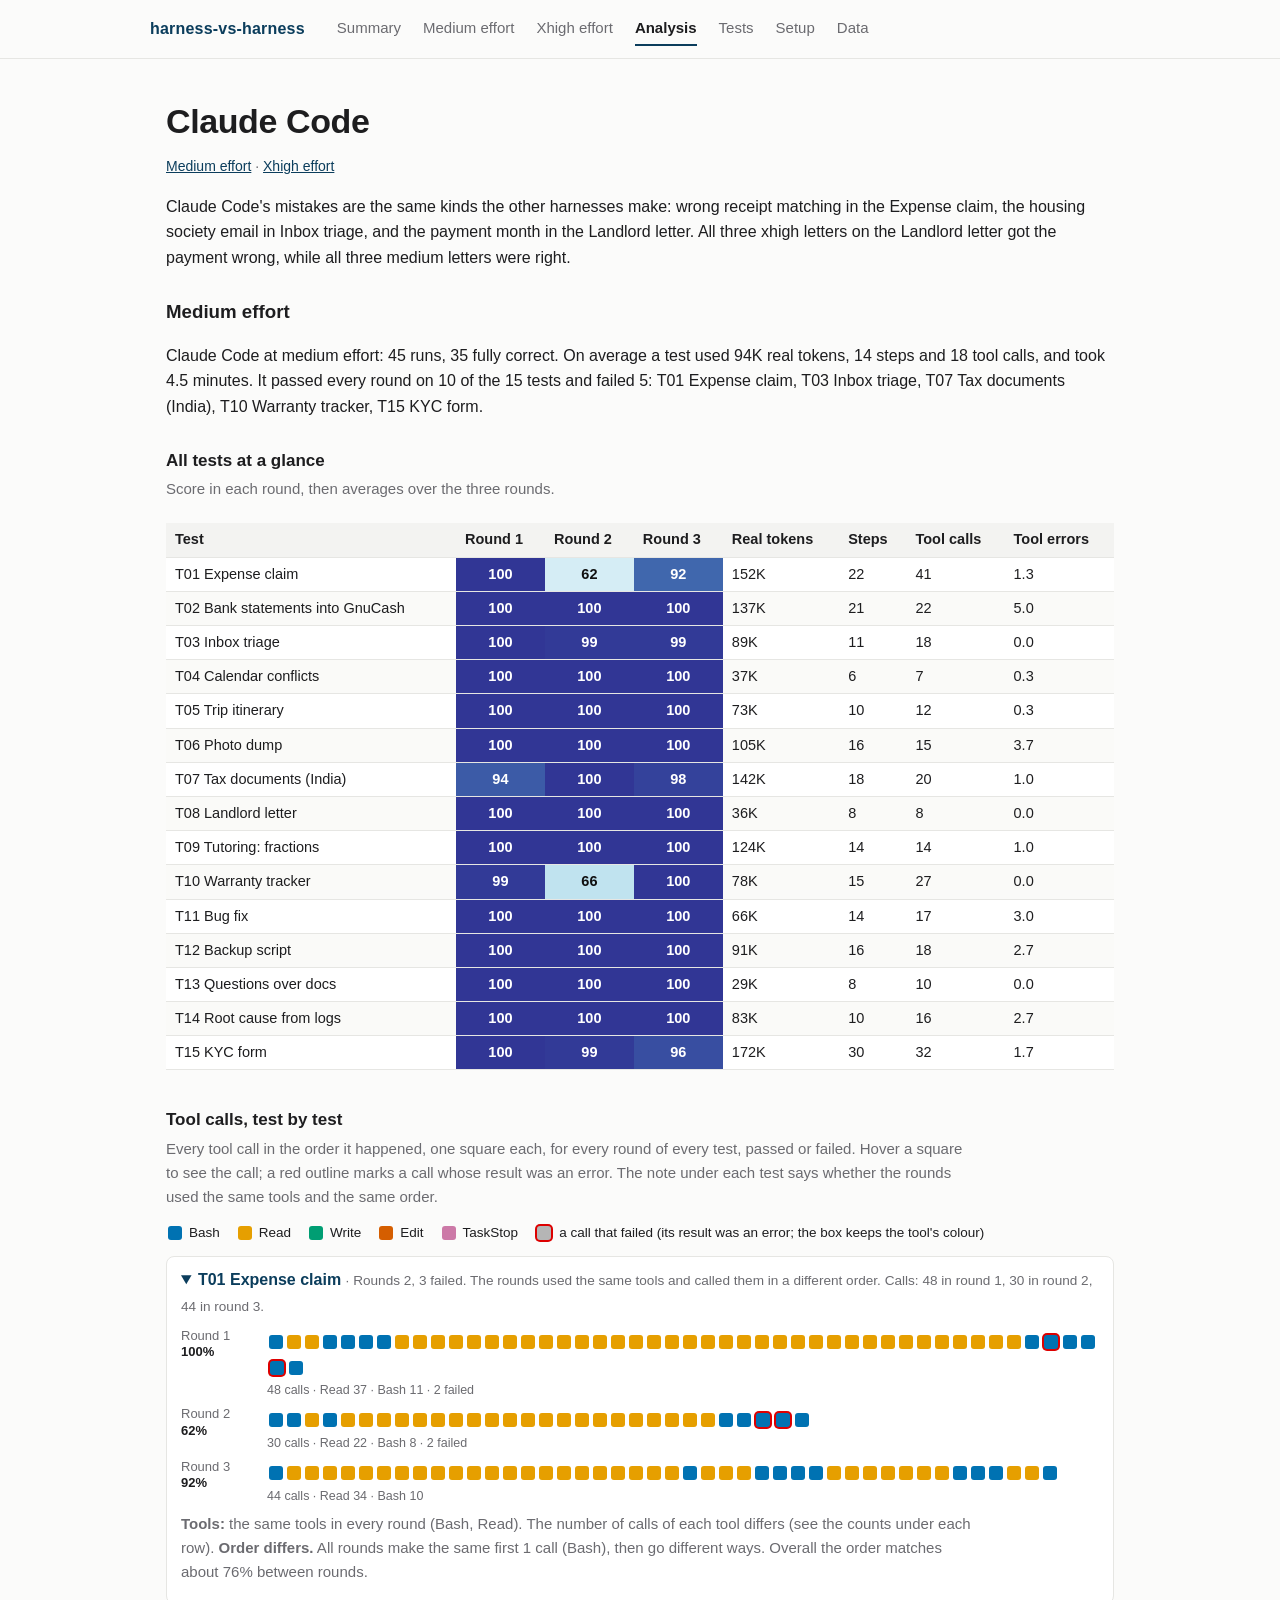
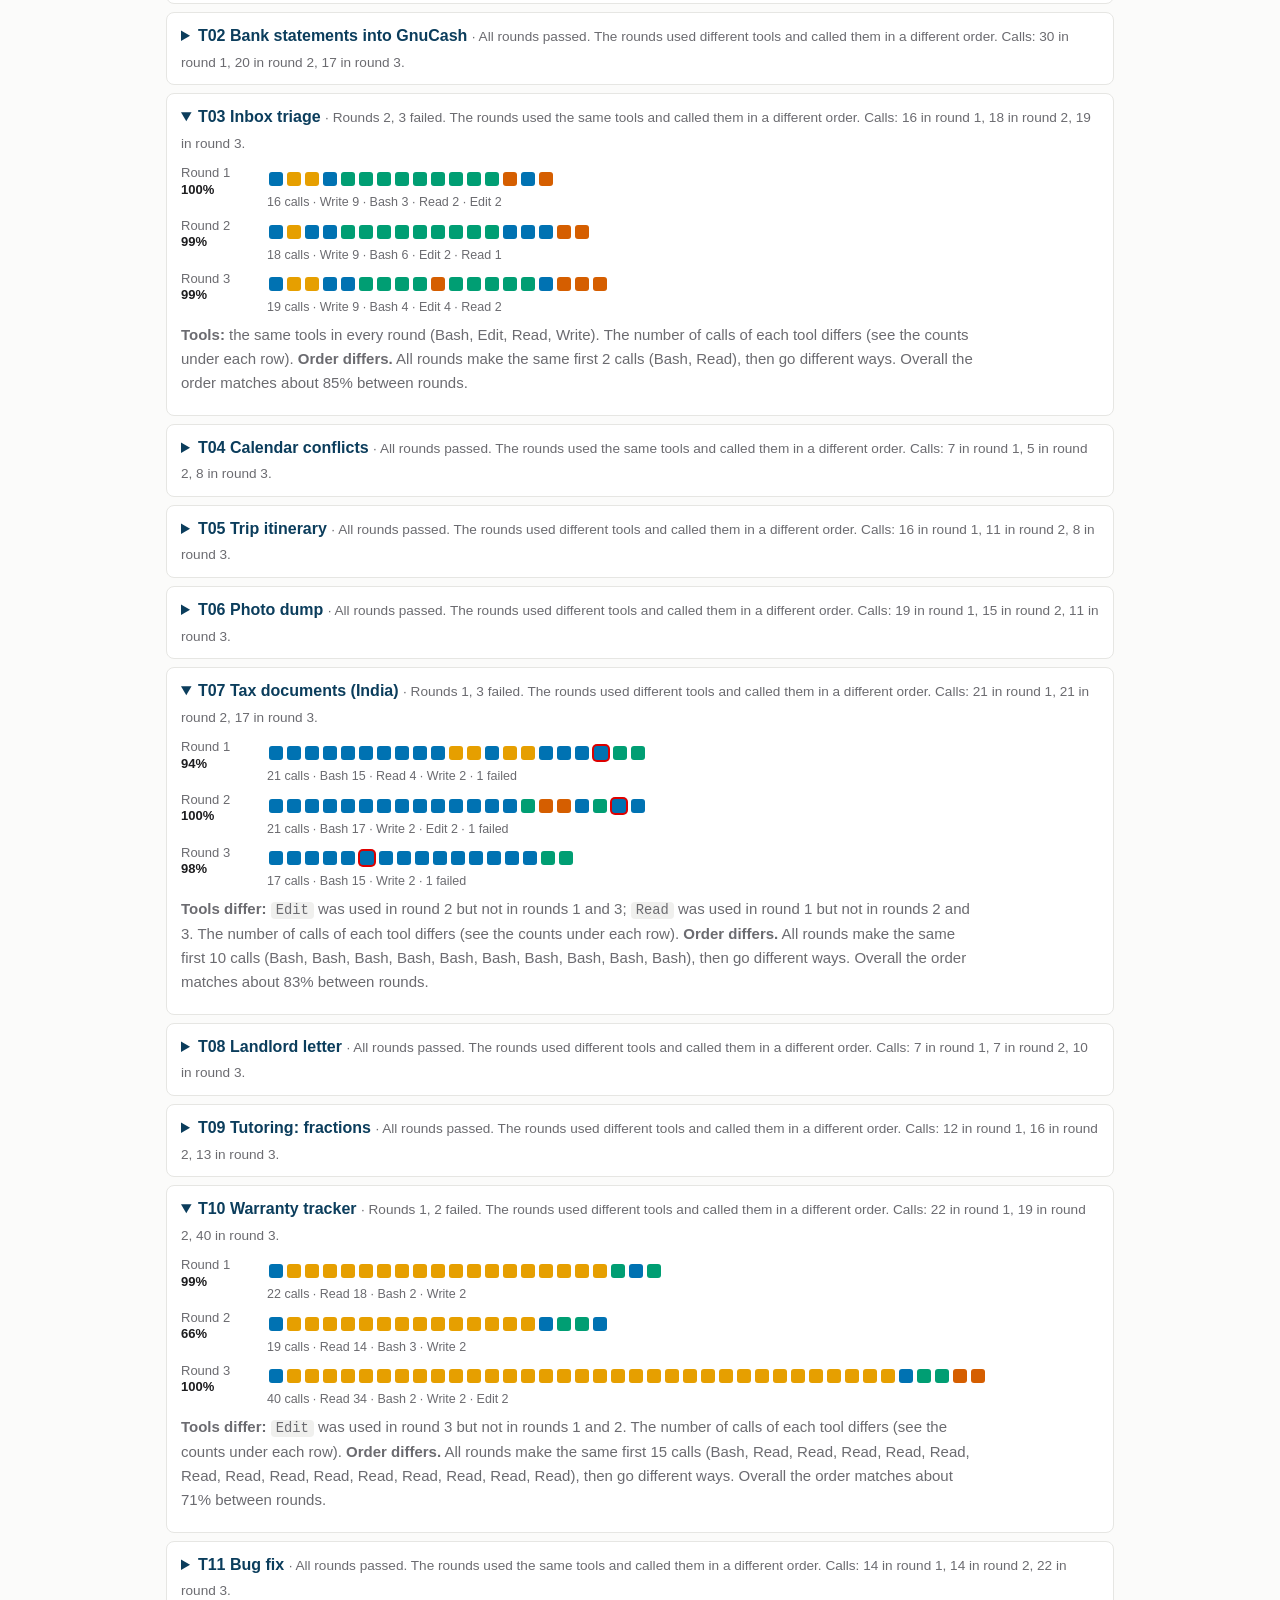
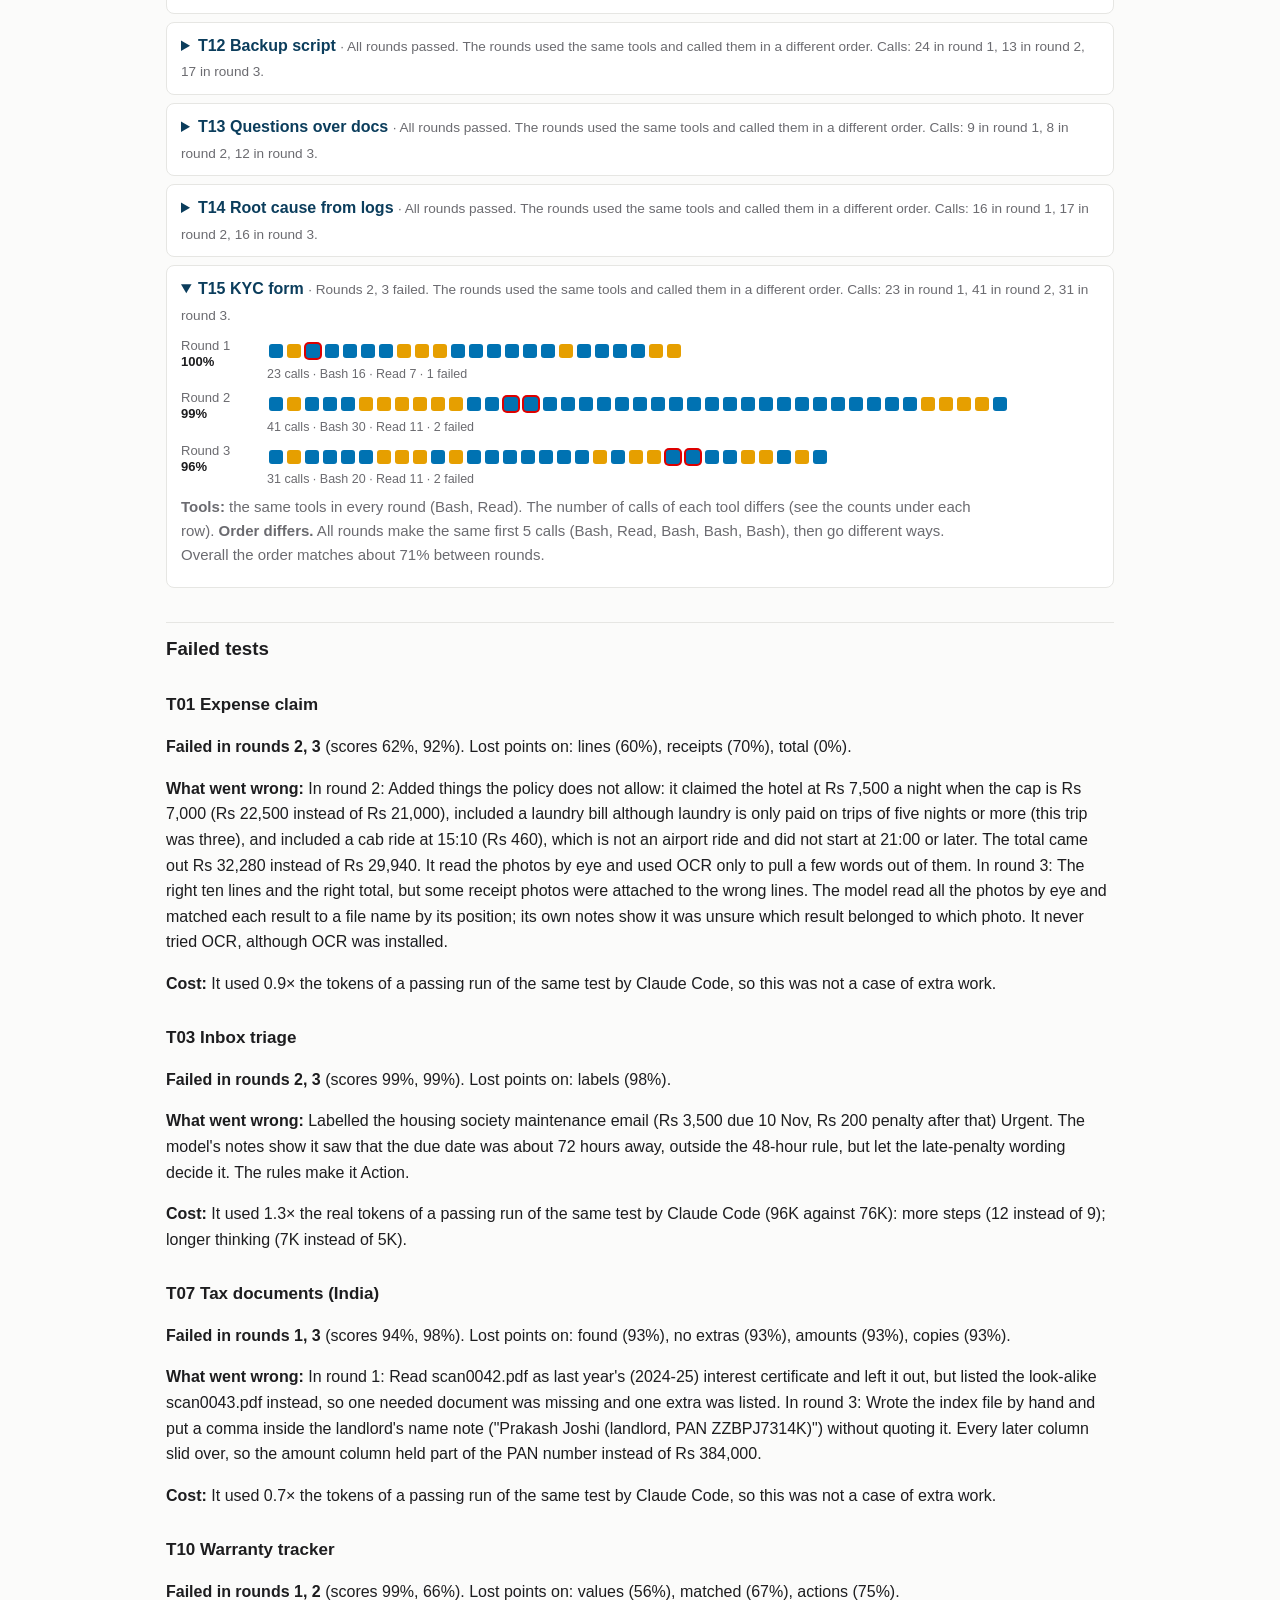
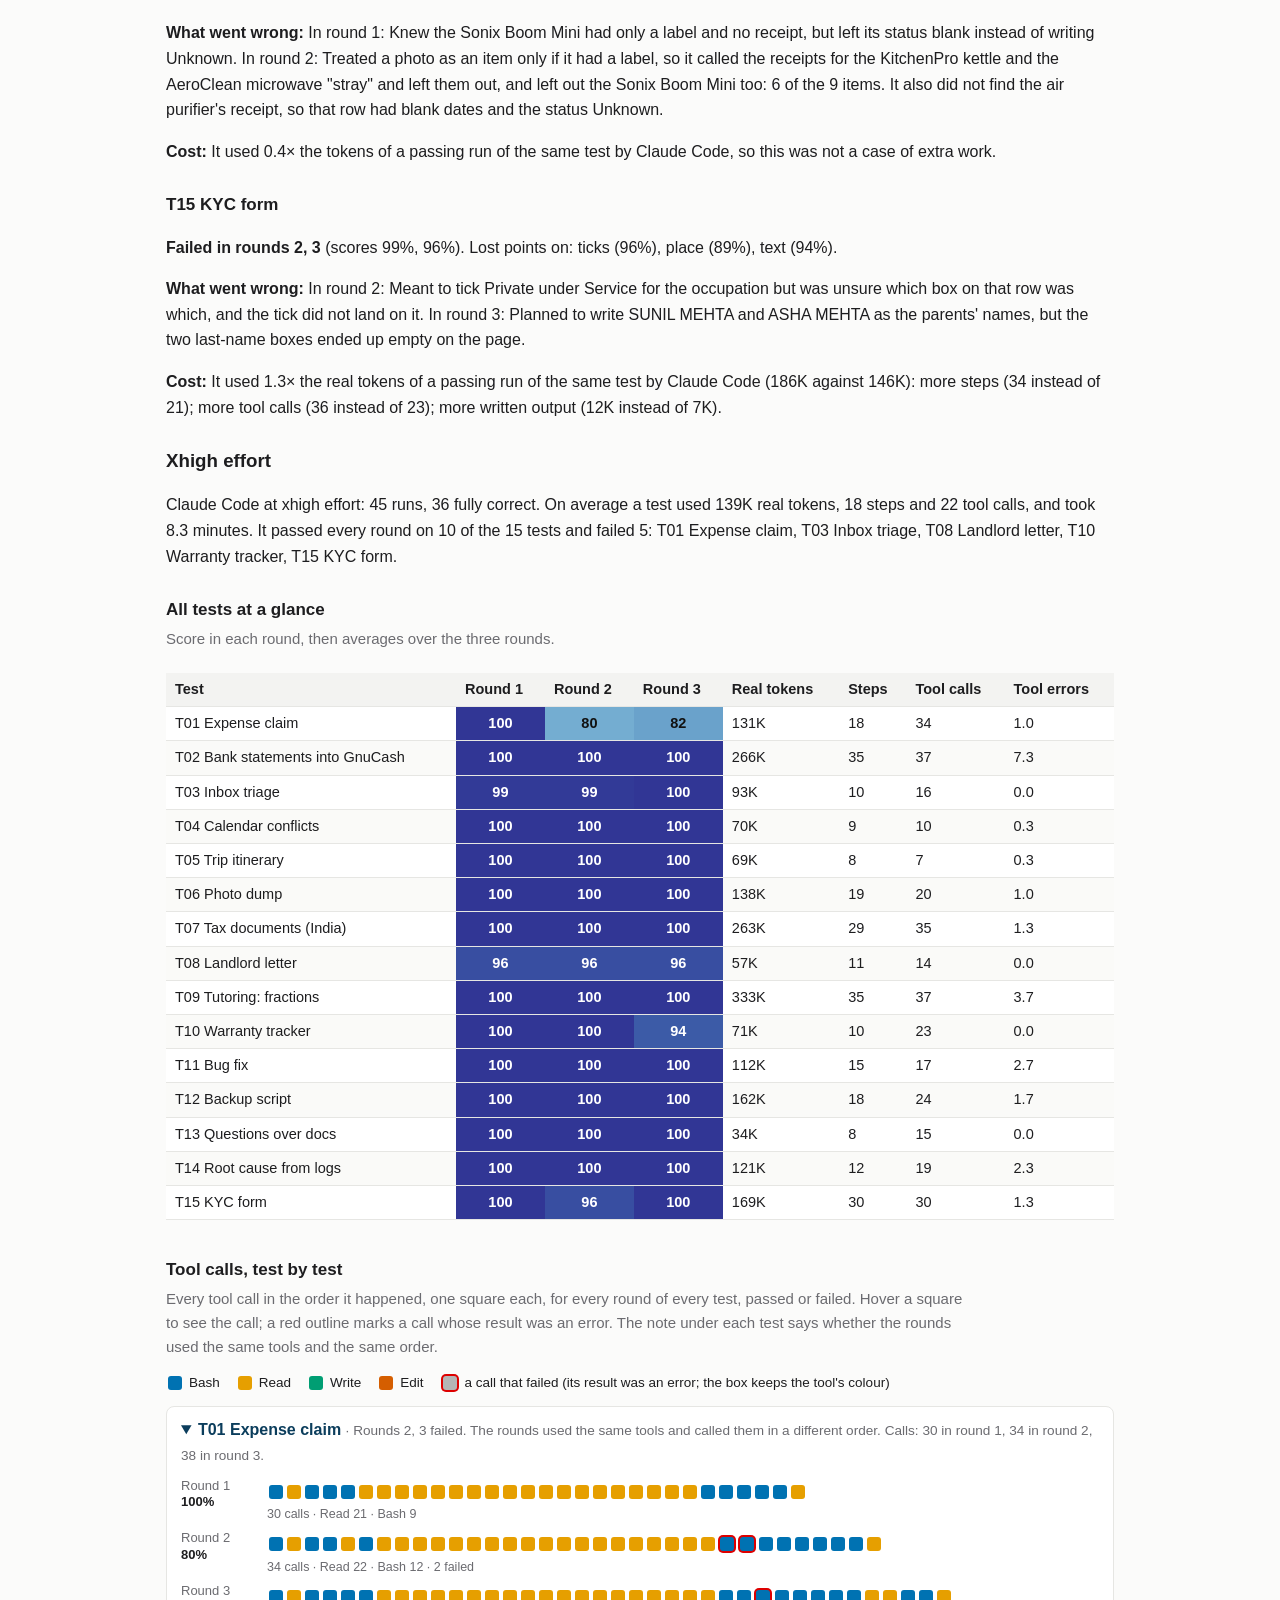
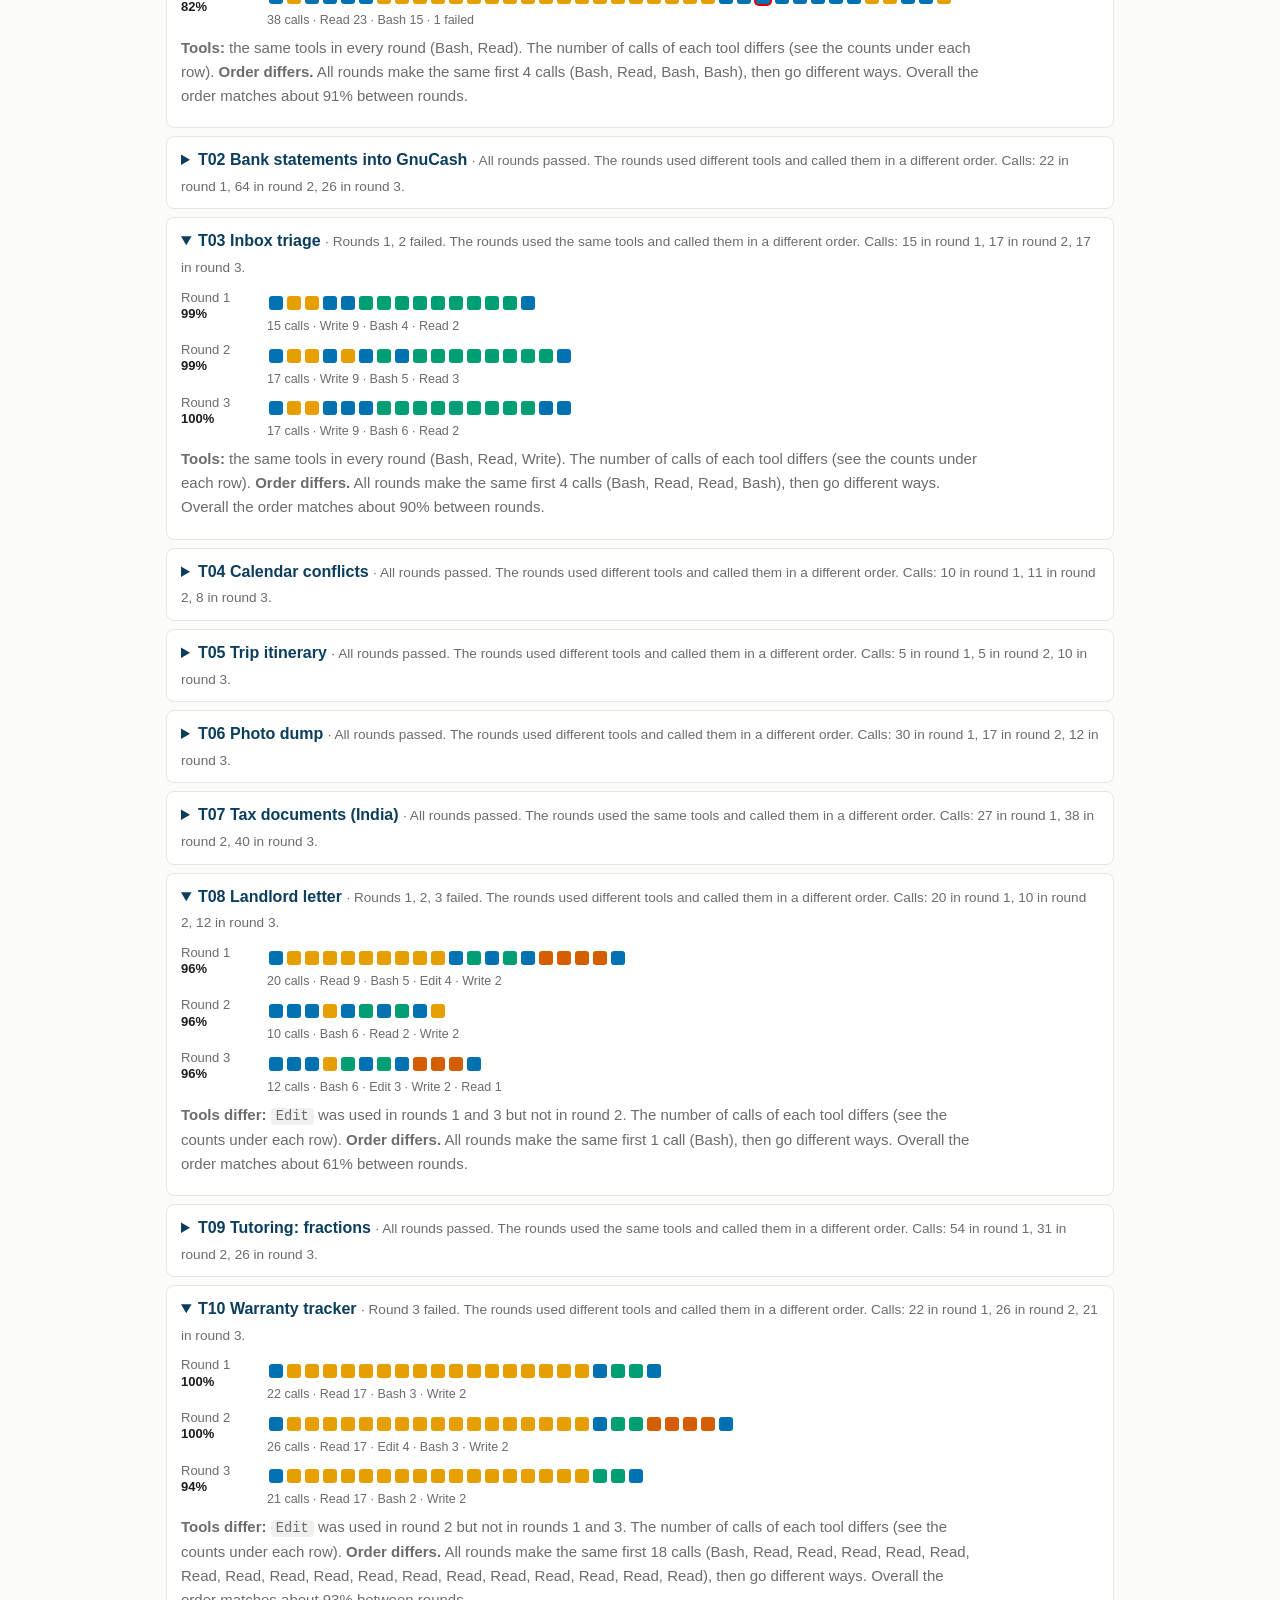
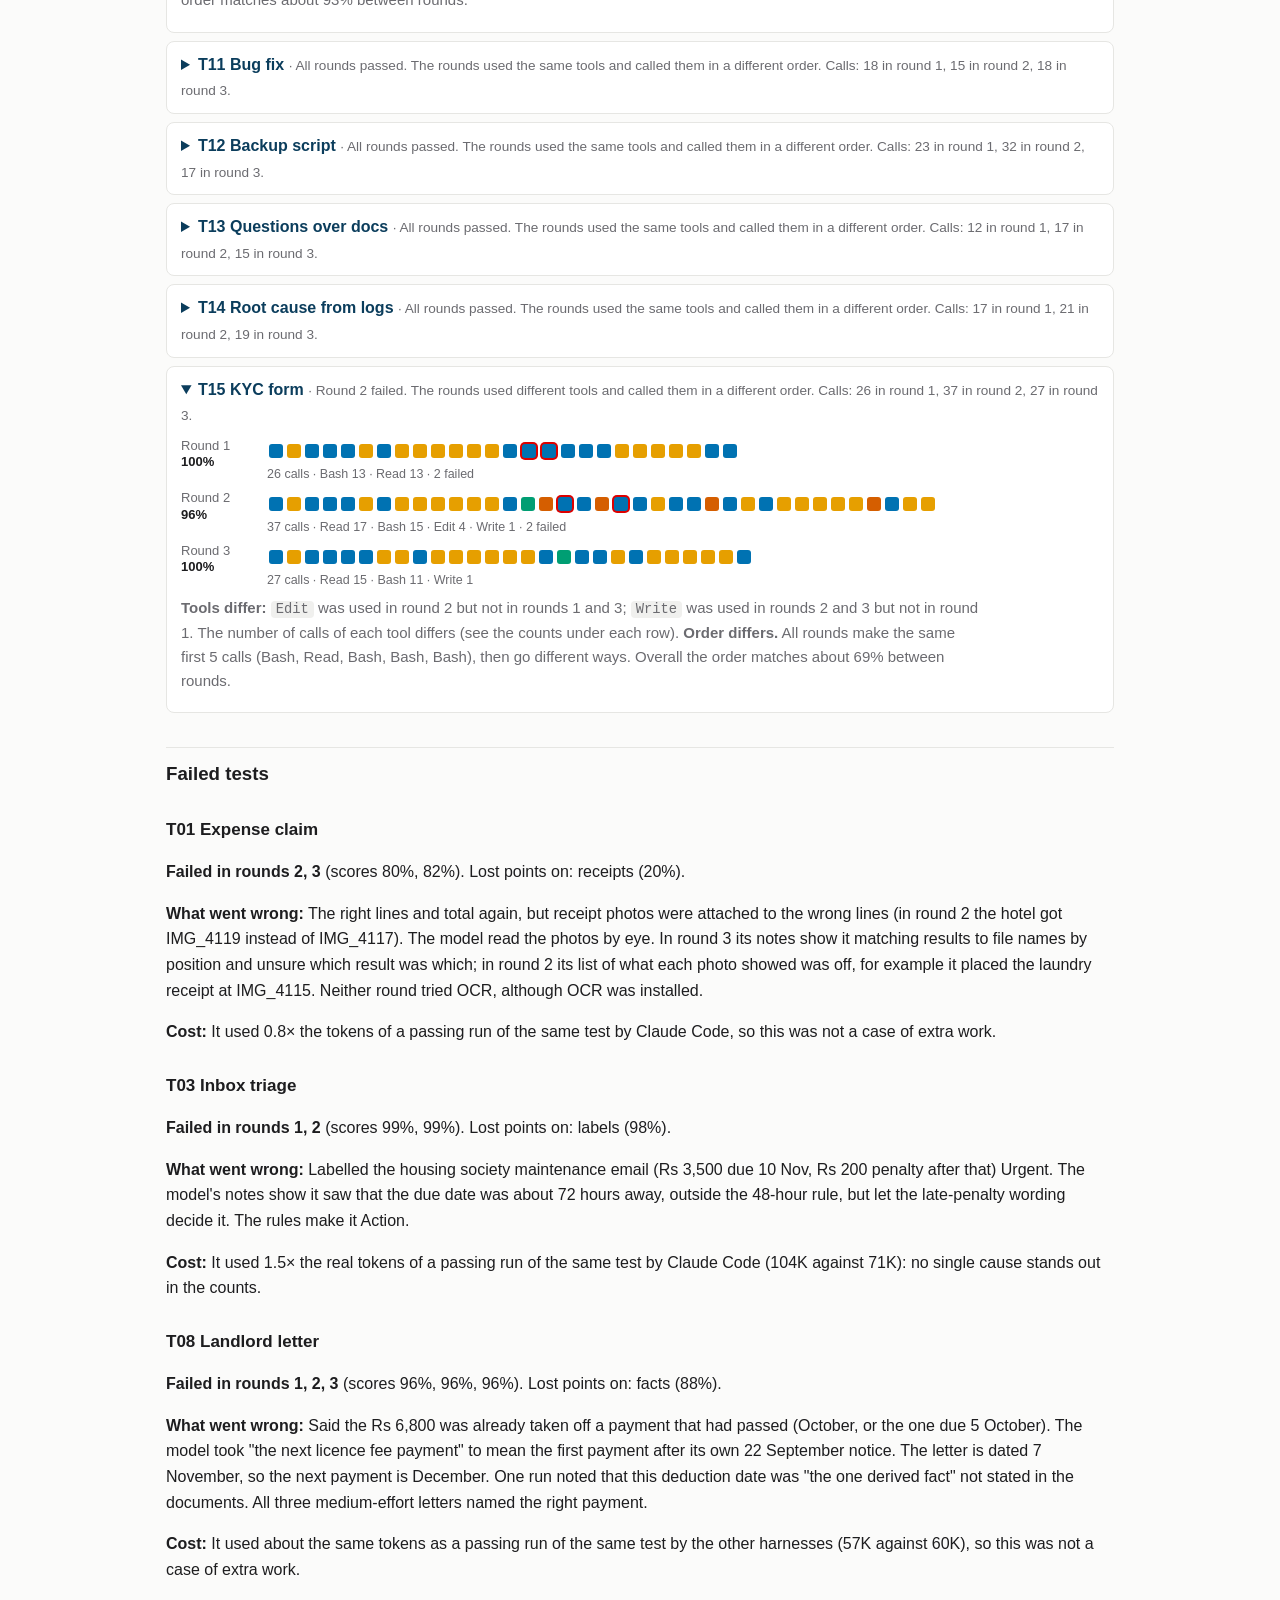
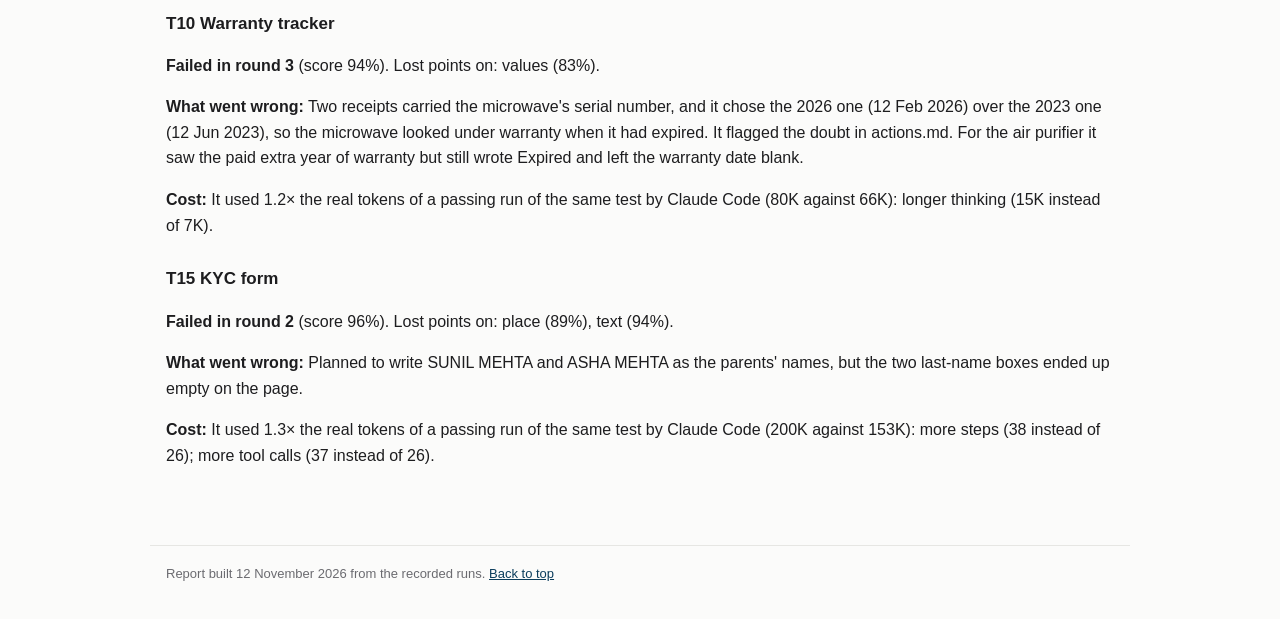
==== analysis-claude.html @ 6a1ed4b9 "Add Claude Code as a fifth harness (medium and xhigh); 9 laptop-sleep runs redone; notes on Claude C" ====
<!doctype html><html lang="en"><head><meta charset="utf-8"><meta name="viewport" content="width=device-width,initial-scale=1"><title>Claude Code: analysis</title><link rel="stylesheet" href="assets/style.css"></head><body><nav><span class="brand">harness-vs-harness</span><a href="index.html">Summary</a><a href="qwen3-8-flash-next-medium.html">Medium effort</a><a href="qwen3-8-flash-next-xhigh.html">Xhigh effort</a><a href="analysis.html" class=on>Analysis</a><a href="tests.html">Tests</a><a href="setup.html">Setup</a><a href="data.html">Data</a></nav><main><h1 id="top">Claude Code</h1><p class="toc"><a href="#claude-medium">Medium effort</a> · <a href="#claude-xhigh">Xhigh effort</a></p><p>Claude Code's mistakes are the same kinds the other harnesses make: wrong receipt matching in the Expense claim, the housing society email in Inbox triage, and the payment month in the Landlord letter. All three xhigh letters on the Landlord letter got the payment wrong, while all three medium letters were right.</p><h3 id="claude-medium">Medium effort</h3><p>Claude Code at medium effort: 45 runs, 35 fully correct. On average a test used 94K real tokens, 14 steps and 18 tool calls, and took 4.5 minutes. It passed every round on 10 of the 15 tests and failed 5: T01 Expense claim, T03 Inbox triage, T07 Tax documents (India), T10 Warranty tracker, T15 KYC form.</p><h4>All tests at a glance</h4><p class="how">Score in each round, then averages over the three rounds.</p><div class="scroll"><table class="data glance"><thead><tr><th>Test</th><th>Round 1</th><th>Round 2</th><th>Round 3</th><th>Real tokens</th><th>Steps</th><th>Tool calls</th><th>Tool errors</th></tr></thead><tbody><tr><td>T01 Expense claim</td><td class="sc" style="background:rgb(49,54,149);color:#fff">100</td><td class="sc" style="background:rgb(213,237,245);color:#111">62</td><td class="sc" style="background:rgb(64,103,173);color:#fff">92</td><td>152K</td><td>22</td><td>41</td><td>1.3</td></tr><tr><td>T02 Bank statements into GnuCash</td><td class="sc" style="background:rgb(49,54,149);color:#fff">100</td><td class="sc" style="background:rgb(49,54,149);color:#fff">100</td><td class="sc" style="background:rgb(49,54,149);color:#fff">100</td><td>137K</td><td>21</td><td>22</td><td>5.0</td></tr><tr><td>T03 Inbox triage</td><td class="sc" style="background:rgb(49,54,149);color:#fff">100</td><td class="sc" style="background:rgb(50,58,151);color:#fff">99</td><td class="sc" style="background:rgb(50,58,151);color:#fff">99</td><td>89K</td><td>11</td><td>18</td><td>0.0</td></tr><tr><td>T04 Calendar conflicts</td><td class="sc" style="background:rgb(49,54,149);color:#fff">100</td><td class="sc" style="background:rgb(49,54,149);color:#fff">100</td><td class="sc" style="background:rgb(49,54,149);color:#fff">100</td><td>37K</td><td>6</td><td>7</td><td>0.3</td></tr><tr><td>T05 Trip itinerary</td><td class="sc" style="background:rgb(49,54,149);color:#fff">100</td><td class="sc" style="background:rgb(49,54,149);color:#fff">100</td><td class="sc" style="background:rgb(49,54,149);color:#fff">100</td><td>73K</td><td>10</td><td>12</td><td>0.3</td></tr><tr><td>T06 Photo dump</td><td class="sc" style="background:rgb(49,54,149);color:#fff">100</td><td class="sc" style="background:rgb(49,54,149);color:#fff">100</td><td class="sc" style="background:rgb(49,54,149);color:#fff">100</td><td>105K</td><td>16</td><td>15</td><td>3.7</td></tr><tr><td>T07 Tax documents (India)</td><td class="sc" style="background:rgb(60,91,167);color:#fff">94</td><td class="sc" style="background:rgb(49,54,149);color:#fff">100</td><td class="sc" style="background:rgb(52,66,155);color:#fff">98</td><td>142K</td><td>18</td><td>20</td><td>1.0</td></tr><tr><td>T08 Landlord letter</td><td class="sc" style="background:rgb(49,54,149);color:#fff">100</td><td class="sc" style="background:rgb(49,54,149);color:#fff">100</td><td class="sc" style="background:rgb(49,54,149);color:#fff">100</td><td>36K</td><td>8</td><td>8</td><td>0.0</td></tr><tr><td>T09 Tutoring: fractions</td><td class="sc" style="background:rgb(49,54,149);color:#fff">100</td><td class="sc" style="background:rgb(49,54,149);color:#fff">100</td><td class="sc" style="background:rgb(49,54,149);color:#fff">100</td><td>124K</td><td>14</td><td>14</td><td>1.0</td></tr><tr><td>T10 Warranty tracker</td><td class="sc" style="background:rgb(50,58,151);color:#fff">99</td><td class="sc" style="background:rgb(192,227,239);color:#111">66</td><td class="sc" style="background:rgb(49,54,149);color:#fff">100</td><td>78K</td><td>15</td><td>27</td><td>0.0</td></tr><tr><td>T11 Bug fix</td><td class="sc" style="background:rgb(49,54,149);color:#fff">100</td><td class="sc" style="background:rgb(49,54,149);color:#fff">100</td><td class="sc" style="background:rgb(49,54,149);color:#fff">100</td><td>66K</td><td>14</td><td>17</td><td>3.0</td></tr><tr><td>T12 Backup script</td><td class="sc" style="background:rgb(49,54,149);color:#fff">100</td><td class="sc" style="background:rgb(49,54,149);color:#fff">100</td><td class="sc" style="background:rgb(49,54,149);color:#fff">100</td><td>91K</td><td>16</td><td>18</td><td>2.7</td></tr><tr><td>T13 Questions over docs</td><td class="sc" style="background:rgb(49,54,149);color:#fff">100</td><td class="sc" style="background:rgb(49,54,149);color:#fff">100</td><td class="sc" style="background:rgb(49,54,149);color:#fff">100</td><td>29K</td><td>8</td><td>10</td><td>0.0</td></tr><tr><td>T14 Root cause from logs</td><td class="sc" style="background:rgb(49,54,149);color:#fff">100</td><td class="sc" style="background:rgb(49,54,149);color:#fff">100</td><td class="sc" style="background:rgb(49,54,149);color:#fff">100</td><td>83K</td><td>10</td><td>16</td><td>2.7</td></tr><tr><td>T15 KYC form</td><td class="sc" style="background:rgb(49,54,149);color:#fff">100</td><td class="sc" style="background:rgb(50,58,151);color:#fff">99</td><td class="sc" style="background:rgb(56,78,161);color:#fff">96</td><td>172K</td><td>30</td><td>32</td><td>1.7</td></tr></tbody></table></div><h4>Tool calls, test by test</h4><p class="how">Every tool call in the order it happened, one square each, for every round of every test, passed or failed. Hover a square to see the call; a red outline marks a call whose result was an error. The note under each test says whether the rounds used the same tools and the same order.</p><div class="legend"><span class="lg"><span class="tc" style="background:#0072B2"></span>Bash</span><span class="lg"><span class="tc" style="background:#E69F00"></span>Read</span><span class="lg"><span class="tc" style="background:#009E73"></span>Write</span><span class="lg"><span class="tc" style="background:#D55E00"></span>Edit</span><span class="lg"><span class="tc" style="background:#CC79A7"></span>TaskStop</span><span class="lg"><span class="tc err" style="background:#b5b5b5"></span>a call that failed (its result was an error; the box keeps the tool's colour)</span></div><details open><summary><b>T01 Expense claim</b> <span class="muted">· Rounds 2, 3 failed. The rounds used the same tools and called them in a different order. Calls: 48 in round 1, 30 in round 2, 44 in round 3.</span></summary><div class="strip"><div class="lab">Round 1<br><span class="sc2">100%</span></div><div class="sq"><span class="tc" style="background:#0072B2" title="Bash: find /home/arjun/task/input -type f | head -100; echo ---; ls /home/arjun/task"></span><span class="tc" style="background:#E69F00" title="Read: /home/arjun/task/input/trip_note.txt"></span><span class="tc" style="background:#E69F00" title="Read: /home/arjun/task/input/Travel_and_Expense_Policy_v3.2.pdf"></span><span class="tc" style="background:#0072B2" title="Bash: which pdftotext pdfinfo python3; python3 -c &quot;import pypdf&quot; 2&gt;&amp;1; python3 -c &quot;import fitz&quot; 2&gt;&amp;1 | head -1; pyth"></span><span class="tc" style="background:#0072B2" title="Bash: pdftotext -layout /home/arjun/task/input/Travel_and_Expense_Policy_v3.2.pdf - ; echo ===FORM===; pdftotext -la"></span><span class="tc" style="background:#0072B2" title="Bash: python3 - &lt;&lt;&#x27;EOF&#x27; import pymupdf doc = pymupdf.open(&#x27;input/Expense_Claim_Form_EC-1.pdf&#x27;) page = doc[0] for w i"></span><span class="tc" style="background:#0072B2" title="Bash: cd /home/arjun/task/input/receipts &amp;&amp; identify -format &quot;%f %wx%h\n&quot; *.jpg 2&gt;/dev/null || file *.jpg | head -20"></span><span class="tc" style="background:#E69F00" title="Read: /home/arjun/task/input/receipts/IMG_4101.jpg"></span><span class="tc" style="background:#E69F00" title="Read: /home/arjun/task/input/receipts/IMG_4102.jpg"></span><span class="tc" style="background:#E69F00" title="Read: /home/arjun/task/input/receipts/IMG_4103.jpg"></span><span class="tc" style="background:#E69F00" title="Read: /home/arjun/task/input/receipts/IMG_4104.jpg"></span><span class="tc" style="background:#E69F00" title="Read: /home/arjun/task/input/receipts/IMG_4105.jpg"></span><span class="tc" style="background:#E69F00" title="Read: /home/arjun/task/input/receipts/IMG_4106.jpg"></span><span class="tc" style="background:#E69F00" title="Read: /home/arjun/task/input/receipts/IMG_4107.jpg"></span><span class="tc" style="background:#E69F00" title="Read: /home/arjun/task/input/receipts/IMG_4108.jpg"></span><span class="tc" style="background:#E69F00" title="Read: /home/arjun/task/input/receipts/IMG_4109.jpg"></span><span class="tc" style="background:#E69F00" title="Read: /home/arjun/task/input/receipts/IMG_4110.jpg"></span><span class="tc" style="background:#E69F00" title="Read: /home/arjun/task/input/receipts/IMG_4111.jpg"></span><span class="tc" style="background:#E69F00" title="Read: /home/arjun/task/input/receipts/IMG_4112.jpg"></span><span class="tc" style="background:#E69F00" title="Read: /home/arjun/task/input/receipts/IMG_4113.jpg"></span><span class="tc" style="background:#E69F00" title="Read: /home/arjun/task/input/receipts/IMG_4114.jpg"></span><span class="tc" style="background:#E69F00" title="Read: /home/arjun/task/input/receipts/IMG_4115.jpg"></span><span class="tc" style="background:#E69F00" title="Read: /home/arjun/task/input/receipts/IMG_4116.jpg"></span><span class="tc" style="background:#E69F00" title="Read: /home/arjun/task/input/receipts/IMG_4117.jpg"></span><span class="tc" style="background:#E69F00" title="Read: /home/arjun/task/input/receipts/IMG_4118.jpg"></span><span class="tc" style="background:#E69F00" title="Read: /home/arjun/task/input/receipts/IMG_4119.jpg"></span><span class="tc" style="background:#E69F00" title="Read: /home/arjun/task/input/receipts/IMG_4108.jpg"></span><span class="tc" style="background:#E69F00" title="Read: /home/arjun/task/input/receipts/IMG_4109.jpg"></span><span class="tc" style="background:#E69F00" title="Read: /home/arjun/task/input/receipts/IMG_4107.jpg"></span><span class="tc" style="background:#E69F00" title="Read: /home/arjun/task/input/receipts/IMG_4110.jpg"></span><span class="tc" style="background:#E69F00" title="Read: /home/arjun/task/input/receipts/IMG_4111.jpg"></span><span class="tc" style="background:#E69F00" title="Read: /home/arjun/task/input/receipts/IMG_4112.jpg"></span><span class="tc" style="background:#E69F00" title="Read: /home/arjun/task/input/receipts/IMG_4113.jpg"></span><span class="tc" style="background:#E69F00" title="Read: /home/arjun/task/input/receipts/IMG_4114.jpg"></span><span class="tc" style="background:#E69F00" title="Read: /home/arjun/task/input/receipts/IMG_4115.jpg"></span><span class="tc" style="background:#E69F00" title="Read: /home/arjun/task/input/receipts/IMG_4116.jpg"></span><span class="tc" style="background:#E69F00" title="Read: /home/arjun/task/input/receipts/IMG_4117.jpg"></span><span class="tc" style="background:#E69F00" title="Read: /home/arjun/task/input/receipts/IMG_4118.jpg"></span><span class="tc" style="background:#E69F00" title="Read: /home/arjun/task/input/receipts/IMG_4119.jpg"></span><span class="tc" style="background:#E69F00" title="Read: /home/arjun/task/input/receipts/IMG_4101.jpg"></span><span class="tc" style="background:#E69F00" title="Read: /home/arjun/task/input/receipts/IMG_4102.jpg"></span><span class="tc" style="background:#E69F00" title="Read: /home/arjun/task/input/receipts/IMG_4103.jpg"></span><span class="tc" style="background:#0072B2" title="Bash: python3 - &lt;&lt;&#x27;EOF&#x27; import pymupdf doc = pymupdf.open(&#x27;/home/arjun/task/input/Expense_Claim_Form_EC-1.pdf&#x27;) page"></span><span class="tc err" style="background:#0072B2" title="Bash: mkdir -p /home/arjun/task/output &amp;&amp; python3 - &lt;&lt;&#x27;EOF&#x27; import pymupdf SRC=&#x27;/home/arjun/task/input/Expense_Claim (failed)"></span><span class="tc" style="background:#0072B2" title="Bash: python3 - &lt;&lt;&#x27;EOF&#x27; import pymupdf SRC=&#x27;/home/arjun/task/input/Expense_Claim_Form_EC-1.pdf&#x27; DST=&#x27;/home/arjun/tas"></span><span class="tc" style="background:#0072B2" title="Bash: python3 - &lt;&lt;&#x27;EOF&#x27; import pymupdf d = pymupdf.open(&#x27;/home/arjun/task/output/Expense_Claim_EC-1_filled.pdf&#x27;) for"></span><span class="tc err" style="background:#0072B2" title="Bash: python3 - &lt;&lt;&#x27;EOF&#x27; import pymupdf DST=&#x27;/home/arjun/task/output/Expense_Claim_EC-1_filled.pdf&#x27; d = pymupdf.open( (failed)"></span><span class="tc" style="background:#0072B2" title="Bash: python3 - &lt;&lt;&#x27;EOF&#x27; import pymupdf, os, shutil DST=&#x27;/home/arjun/task/output/Expense_Claim_EC-1_filled.pdf&#x27; d = p"></span><div class="cn">48 calls · Read 37 · Bash 11 · 2 failed</div></div></div><div class="strip"><div class="lab">Round 2<br><span class="sc2">62%</span></div><div class="sq"><span class="tc" style="background:#0072B2" title="Bash: find /home/arjun/task/input -type f | head -50; echo ---; cat /home/arjun/task/input/trip_note.txt"></span><span class="tc" style="background:#0072B2" title="Bash: which pdftk qpdf pdftotext python3; python3 -c &quot;import pypdf; print(&#x27;pypdf&#x27;, pypdf.__version__)&quot; 2&gt;&amp;1; python3"></span><span class="tc" style="background:#E69F00" title="Read: /home/arjun/task/input/Travel_and_Expense_Policy_v3.2.pdf"></span><span class="tc" style="background:#0072B2" title="Bash: python3 - &lt;&lt;&#x27;EOF&#x27; import pypdf r = pypdf.PdfReader(&#x27;input/Expense_Claim_Form_EC-1.pdf&#x27;) f = r.get_fields() for"></span><span class="tc" style="background:#E69F00" title="Read: /home/arjun/task/input/receipts/IMG_4101.jpg"></span><span class="tc" style="background:#E69F00" title="Read: /home/arjun/task/input/receipts/IMG_4102.jpg"></span><span class="tc" style="background:#E69F00" title="Read: /home/arjun/task/input/receipts/IMG_4103.jpg"></span><span class="tc" style="background:#E69F00" title="Read: /home/arjun/task/input/receipts/IMG_4104.jpg"></span><span class="tc" style="background:#E69F00" title="Read: /home/arjun/task/input/receipts/IMG_4105.jpg"></span><span class="tc" style="background:#E69F00" title="Read: /home/arjun/task/input/receipts/IMG_4106.jpg"></span><span class="tc" style="background:#E69F00" title="Read: /home/arjun/task/input/receipts/IMG_4107.jpg"></span><span class="tc" style="background:#E69F00" title="Read: /home/arjun/task/input/receipts/IMG_4101.jpg"></span><span class="tc" style="background:#E69F00" title="Read: /home/arjun/task/input/receipts/IMG_4108.jpg"></span><span class="tc" style="background:#E69F00" title="Read: /home/arjun/task/input/receipts/IMG_4109.jpg"></span><span class="tc" style="background:#E69F00" title="Read: /home/arjun/task/input/receipts/IMG_4110.jpg"></span><span class="tc" style="background:#E69F00" title="Read: /home/arjun/task/input/receipts/IMG_4111.jpg"></span><span class="tc" style="background:#E69F00" title="Read: /home/arjun/task/input/receipts/IMG_4112.jpg"></span><span class="tc" style="background:#E69F00" title="Read: /home/arjun/task/input/receipts/IMG_4113.jpg"></span><span class="tc" style="background:#E69F00" title="Read: /home/arjun/task/input/receipts/IMG_4114.jpg"></span><span class="tc" style="background:#E69F00" title="Read: /home/arjun/task/input/receipts/IMG_4113.jpg"></span><span class="tc" style="background:#E69F00" title="Read: /home/arjun/task/input/receipts/IMG_4115.jpg"></span><span class="tc" style="background:#E69F00" title="Read: /home/arjun/task/input/receipts/IMG_4116.jpg"></span><span class="tc" style="background:#E69F00" title="Read: /home/arjun/task/input/receipts/IMG_4117.jpg"></span><span class="tc" style="background:#E69F00" title="Read: /home/arjun/task/input/receipts/IMG_4118.jpg"></span><span class="tc" style="background:#E69F00" title="Read: /home/arjun/task/input/receipts/IMG_4119.jpg"></span><span class="tc" style="background:#0072B2" title="Bash: cd /home/arjun/task/input/receipts &amp;&amp; md5sum IMG_*.jpg | sort; which tesseract; python3 -c &quot;import pytesseract"></span><span class="tc" style="background:#0072B2" title="Bash: for f in IMG_*.jpg; do echo &quot;== $f&quot;; tesseract &quot;$f&quot; - 2&gt;/dev/null | grep -Ei &#x27;receipt no|bill no|invoice no|pn"></span><span class="tc err" style="background:#0072B2" title="Bash: cd /home/arjun/task &amp;&amp; mkdir -p output &amp;&amp; python3 - &lt;&lt;&#x27;EOF&#x27; import pypdf r = pypdf.PdfReader(&#x27;input/Expense_Cl (failed)"></span><span class="tc err" style="background:#0072B2" title="Bash: python3 - &lt;&lt;&#x27;EOF&#x27; import pypdf r = pypdf.PdfReader(&#x27;output/Expense_Claim_EC-1_filled.pdf&#x27;) f = r.get_fields()  (failed)"></span><span class="tc" style="background:#0072B2" title="Bash: python3 - &lt;&lt;&#x27;EOF&#x27; import pypdf r = pypdf.PdfReader(&#x27;/home/arjun/task/output/Expense_Claim_EC-1_filled.pdf&#x27;) f "></span><div class="cn">30 calls · Read 22 · Bash 8 · 2 failed</div></div></div><div class="strip"><div class="lab">Round 3<br><span class="sc2">92%</span></div><div class="sq"><span class="tc" style="background:#0072B2" title="Bash: find /home/arjun/task/input -type f | head -50 &amp;&amp; echo --- &amp;&amp; cat /home/arjun/task/input/trip_note.txt"></span><span class="tc" style="background:#E69F00" title="Read: /home/arjun/task/input/Travel_and_Expense_Policy_v3.2.pdf"></span><span class="tc" style="background:#E69F00" title="Read: /home/arjun/task/input/Expense_Claim_Form_EC-1.pdf"></span><span class="tc" style="background:#E69F00" title="Read: /home/arjun/task/input/receipts/IMG_4101.jpg"></span><span class="tc" style="background:#E69F00" title="Read: /home/arjun/task/input/receipts/IMG_4102.jpg"></span><span class="tc" style="background:#E69F00" title="Read: /home/arjun/task/input/receipts/IMG_4103.jpg"></span><span class="tc" style="background:#E69F00" title="Read: /home/arjun/task/input/receipts/IMG_4104.jpg"></span><span class="tc" style="background:#E69F00" title="Read: /home/arjun/task/input/receipts/IMG_4105.jpg"></span><span class="tc" style="background:#E69F00" title="Read: /home/arjun/task/input/receipts/IMG_4106.jpg"></span><span class="tc" style="background:#E69F00" title="Read: /home/arjun/task/input/receipts/IMG_4107.jpg"></span><span class="tc" style="background:#E69F00" title="Read: /home/arjun/task/input/receipts/IMG_4108.jpg"></span><span class="tc" style="background:#E69F00" title="Read: /home/arjun/task/input/receipts/IMG_4109.jpg"></span><span class="tc" style="background:#E69F00" title="Read: /home/arjun/task/input/receipts/IMG_4110.jpg"></span><span class="tc" style="background:#E69F00" title="Read: /home/arjun/task/input/receipts/IMG_4101.jpg"></span><span class="tc" style="background:#E69F00" title="Read: /home/arjun/task/input/receipts/IMG_4111.jpg"></span><span class="tc" style="background:#E69F00" title="Read: /home/arjun/task/input/receipts/IMG_4112.jpg"></span><span class="tc" style="background:#E69F00" title="Read: /home/arjun/task/input/receipts/IMG_4113.jpg"></span><span class="tc" style="background:#E69F00" title="Read: /home/arjun/task/input/receipts/IMG_4114.jpg"></span><span class="tc" style="background:#E69F00" title="Read: /home/arjun/task/input/receipts/IMG_4115.jpg"></span><span class="tc" style="background:#E69F00" title="Read: /home/arjun/task/input/receipts/IMG_4116.jpg"></span><span class="tc" style="background:#E69F00" title="Read: /home/arjun/task/input/receipts/IMG_4117.jpg"></span><span class="tc" style="background:#E69F00" title="Read: /home/arjun/task/input/receipts/IMG_4118.jpg"></span><span class="tc" style="background:#E69F00" title="Read: /home/arjun/task/input/receipts/IMG_4119.jpg"></span><span class="tc" style="background:#0072B2" title="Bash: cd /home/arjun/task/input/receipts &amp;&amp; file IMG_4101.jpg IMG_4111.jpg IMG_4116.jpg &amp;&amp; ls -la"></span><span class="tc" style="background:#E69F00" title="Read: /home/arjun/task/input/receipts/IMG_4101.jpg"></span><span class="tc" style="background:#E69F00" title="Read: /home/arjun/task/input/receipts/IMG_4111.jpg"></span><span class="tc" style="background:#E69F00" title="Read: /home/arjun/task/input/receipts/IMG_4116.jpg"></span><span class="tc" style="background:#0072B2" title="Bash: cd /home/arjun/task/input &amp;&amp; which pdftotext python3; python3 -c &quot;import pypdf&quot; 2&gt;&amp;1; python3 -c &quot;import fitz&quot;"></span><span class="tc" style="background:#0072B2" title="Bash: cd /home/arjun/task/input &amp;&amp; pdftotext -layout Travel_and_Expense_Policy_v3.2.pdf -"></span><span class="tc" style="background:#0072B2" title="Bash: cd /home/arjun/task/input &amp;&amp; python3 -I -c &quot; import pypdf r = pypdf.PdfReader(&#x27;Expense_Claim_Form_EC-1.pdf&#x27;) f"></span><span class="tc" style="background:#0072B2" title="Bash: pdftotext -layout Expense_Claim_Form_EC-1.pdf - ; mkdir -p /home/arjun/task/output"></span><span class="tc" style="background:#E69F00" title="Read: /home/arjun/task/input/receipts/IMG_4112.jpg"></span><span class="tc" style="background:#E69F00" title="Read: /home/arjun/task/input/receipts/IMG_4117.jpg"></span><span class="tc" style="background:#E69F00" title="Read: /home/arjun/task/input/receipts/IMG_4118.jpg"></span><span class="tc" style="background:#E69F00" title="Read: /home/arjun/task/input/receipts/IMG_4119.jpg"></span><span class="tc" style="background:#E69F00" title="Read: /home/arjun/task/input/receipts/IMG_4113.jpg"></span><span class="tc" style="background:#E69F00" title="Read: /home/arjun/task/input/receipts/IMG_4114.jpg"></span><span class="tc" style="background:#E69F00" title="Read: /home/arjun/task/input/receipts/IMG_4115.jpg"></span><span class="tc" style="background:#0072B2" title="Bash: python3 -I - &lt;&lt;&#x27;EOF&#x27; import pypdf r = pypdf.PdfReader(&#x27;/home/arjun/task/input/Expense_Claim_Form_EC-1.pdf&#x27;) w "></span><span class="tc" style="background:#0072B2" title="Bash: cd /home/arjun/task/output &amp;&amp; python3 -I -c &quot; import pymupdf d = pymupdf.open(&#x27;Expense_Claim_EC-1_filled.pdf&#x27;)"></span><span class="tc" style="background:#0072B2" title="Bash: md5sum /home/arjun/task/input/receipts/*.jpg | sort"></span><span class="tc" style="background:#E69F00" title="Read: /home/arjun/task/input/receipts/IMG_4112.jpg"></span><span class="tc" style="background:#E69F00" title="Read: /home/arjun/task/output/check.png"></span><span class="tc" style="background:#0072B2" title="Bash: rm /home/arjun/task/output/check.png &amp;&amp; ls -la /home/arjun/task/output /home/arjun/task/input/Expense_Claim_Fo"></span><div class="cn">44 calls · Read 34 · Bash 10</div></div></div><p class="how"><b>Tools:</b> the same tools in every round (Bash, Read). The number of calls of each tool differs (see the counts under each row). <b>Order differs.</b> All rounds make the same first 1 call (Bash), then go different ways. Overall the order matches about 76% between rounds.</p></details><details><summary><b>T02 Bank statements into GnuCash</b> <span class="muted">· All rounds passed. The rounds used different tools and called them in a different order. Calls: 30 in round 1, 20 in round 2, 17 in round 3.</span></summary><div class="strip"><div class="lab">Round 1<br><span class="sc2">100%</span></div><div class="sq"><span class="tc" style="background:#0072B2" title="Bash: ls -la /home/arjun/task/input /home/arjun/task/input/statements /home/arjun/task/output 2&gt;&amp;1"></span><span class="tc" style="background:#0072B2" title="Bash: cp /home/arjun/task/input/Mehta_household.gnucash /home/arjun/task/output/Mehta_household.before.gnucash &amp;&amp; cp"></span><span class="tc" style="background:#0072B2" title="Bash: head -c 2000 /home/arjun/task/input/Mehta_household.gnucash"></span><span class="tc err" style="background:#0072B2" title="Bash: which gnucash; gnucash --version 2&gt;&amp;1 | head -2; python3 -c &quot;import sqlite3; print(&#x27;sqlite3 ok&#x27;)&quot; (failed)"></span><span class="tc err" style="background:#0072B2" title="Bash: cd /tmp &amp;&amp; gnucash --no-start-page --convert /home/arjun/task/work.gnucash --output /home/arjun/task/work.xml  (failed)"></span><span class="tc err" style="background:#0072B2" title="Bash: which xvfb-run Xvfb dbus-run-session; GNUCASH_DISABLE_WINDOWS=yes gnucash --version 2&gt;&amp;1 | head -2; gnucash -- (failed)"></span><span class="tc err" style="background:#0072B2" title="Bash: cd /home/arjun/task &amp;&amp; xvfb-run -a dbus-run-session gnucash --no-start-page --convert work.gnucash --output wo (failed)"></span><span class="tc" style="background:#0072B2" title="Bash: xvfb-run -a dbus-run-session gnucash --help 2&gt;&amp;1 | head -40"></span><span class="tc" style="background:#0072B2" title="Bash: xvfb-run -a dbus-run-session gnucash --help 2&gt;&amp;1 | sed -n &#x27;20,120p&#x27;"></span><span class="tc" style="background:#0072B2" title="Bash: xvfb-run -a dbus-run-session gnucash -v 2&gt;&amp;1 | grep -v AT-SPI; echo ---; dpkg -l gnucash 2&gt;/dev/null | tail -2"></span><span class="tc err" style="background:#0072B2" title="Bash: xvfb-run -a dbus-run-session gnucash --nofile --convert work.gnucash --output /home/arjun/task/work.xml 2&gt;&amp;1 | (failed)"></span><span class="tc err" style="background:#0072B2" title="Bash: ls /usr/lib/x86_64-linux-gnu/gnucash/ 2&gt;/dev/null | head -30; which gnc-cli gnc-fq-dump; python3 -c &quot;import gi (failed)"></span><span class="tc err" style="background:#0072B2" title="Bash: xvfb-run -a dbus-run-session gnucash --convert=work.gnucash --output=/home/arjun/task/work.xml 2&gt;&amp;1 | grep -vi (failed)"></span><span class="tc" style="background:#0072B2" title="Bash: xvfb-run -a dbus-run-session gnucash --help-all 2&gt;&amp;1 | grep -viE &#x27;at-spi|dbind&#x27;"></span><span class="tc" style="background:#0072B2" title="Bash: cat &gt; /tmp/t.scm &lt;&lt;&#x27;EOF&#x27; (use-modules (gnc)) (gnc:log-set-param-log-level &quot;warn&quot;) (display &quot;GUILE-OK\n&quot;) (disp"></span><span class="tc" style="background:#0072B2" title="Bash: grep -aviE &#x27;at-spi|dbind&#x27; /tmp/claude-1001/-home-arjun-task/9ce045aa-5f5f-418f-a4ce-b9eb99bb5cf7/tasks/b9w8p4n"></span><span class="tc" style="background:#CC79A7" title="TaskStop: {&quot;task_id&quot;: &quot;b9w8p4n1o&quot;}"></span><span class="tc" style="background:#0072B2" title="Bash: ls /usr/share/gnucash/scm/ 2&gt;/dev/null; pkill -f gnucash; sleep 1; pgrep -fa gnucash"></span><span class="tc err" style="background:#0072B2" title="Bash: cd /home/arjun/task/input/statements &amp;&amp; for f in *.pdf; do echo &quot;===== $f =====&quot;; pdftotext -layout &quot;$f&quot; - ; d (failed)"></span><span class="tc" style="background:#0072B2" title="Bash: python3 - &lt;&lt;&#x27;EOF&#x27; import sqlite3 db = sqlite3.connect(&#x27;work.gnucash&#x27;) for (name, sql) in db.execute(&quot;SELECT na"></span><span class="tc" style="background:#0072B2" title="Bash: ls -la /home/arjun/task/; pwd"></span><span class="tc" style="background:#0072B2" title="Bash: python3 - &lt;&lt;&#x27;EOF&#x27; import sqlite3 db = sqlite3.connect(&#x27;/home/arjun/task/work.gnucash&#x27;) print(&quot;TABLES:&quot;, [r[0] "></span><span class="tc" style="background:#0072B2" title="Bash: python3 - &lt;&lt;&#x27;EOF&#x27; import sqlite3 db = sqlite3.connect(&#x27;/home/arjun/task/work.gnucash&#x27;) db.row_factory = sqlite"></span><span class="tc" style="background:#0072B2" title="Bash: python3 - &lt;&lt;&#x27;EOF&#x27; &gt; /home/arjun/task/txns.txt import sqlite3 db = sqlite3.connect(&#x27;/home/arjun/task/work.gnuca"></span><span class="tc" style="background:#E69F00" title="Read: /home/arjun/task/txns.txt"></span><span class="tc" style="background:#0072B2" title="Bash: python3 - &lt;&lt;&#x27;EOF&#x27; import sqlite3 db = sqlite3.connect(&#x27;/home/arjun/task/work.gnucash&#x27;) accs = {r[0]:(r[1],r[2]"></span><span class="tc" style="background:#0072B2" title="Bash: python3 - &lt;&lt;&#x27;EOF&#x27; import sqlite3 db = sqlite3.connect(&#x27;/home/arjun/task/work.gnucash&#x27;) rows=list(db.execute(&quot;S"></span><span class="tc" style="background:#0072B2" title="Bash: python3 - &lt;&lt;&#x27;EOF&#x27; import sqlite3, uuid # account guids PEACOCK=&#x27;f11657b345634cdebd08900cd3ab8c4e&#x27; BANYAN=&#x27;9f15"></span><span class="tc" style="background:#0072B2" title="Bash: python3 - &lt;&lt;&#x27;EOF&#x27; import sqlite3 db=sqlite3.connect(&#x27;/home/arjun/task/work.gnucash&#x27;) def bal(agguid, cutoff): "></span><span class="tc" style="background:#0072B2" title="Bash: cp /home/arjun/task/work.gnucash /home/arjun/task/input/Mehta_household.gnucash &amp;&amp; rm /home/arjun/task/work.gn"></span><div class="cn">30 calls · Bash 28 · TaskStop 1 · Read 1 · 8 failed</div></div></div><div class="strip"><div class="lab">Round 2<br><span class="sc2">100%</span></div><div class="sq"><span class="tc" style="background:#0072B2" title="Bash: ls -la /home/arjun/task/input/ /home/arjun/task/input/statements/ 2&gt;/dev/null &amp;&amp; ls /home/arjun/task/output/ 2"></span><span class="tc" style="background:#0072B2" title="Bash: which pdftotext python3; python3 -c &quot;import lxml&quot; 2&gt;&amp;1; head -c 500 /home/arjun/task/input/Mehta_household.gnu"></span><span class="tc" style="background:#0072B2" title="Bash: cd /home/arjun/task/input/statements &amp;&amp; for f in *.pdf; do pdftotext -layout &quot;$f&quot; &quot;/tmp/${f%.pdf}.txt&quot;; done &amp;"></span><span class="tc" style="background:#0072B2" title="Bash: python3 - &lt;&lt;&#x27;EOF&#x27; import sqlite3 db = sqlite3.connect(&#x27;file:/home/arjun/task/input/Mehta_household.gnucash?mod"></span><span class="tc" style="background:#E69F00" title="Read: /tmp/PeacockBank_Statement_Oct2026.txt"></span><span class="tc" style="background:#E69F00" title="Read: /tmp/BanyanCard_Statement_15Oct2026.txt"></span><span class="tc" style="background:#E69F00" title="Read: /tmp/BanyanBank_AccountStatement_01Sep-31Oct2026.txt"></span><span class="tc err" style="background:#0072B2" title="Bash: python3 - &lt;&lt;&#x27;EOF&#x27; import sqlite3 db = sqlite3.connect(&#x27;file:/home/arjun/task/input/Mehta_household.gnucash?mod (failed)"></span><span class="tc" style="background:#0072B2" title="Bash: mkdir -p /home/arjun/task/output &amp;&amp; cp -p /home/arjun/task/input/Mehta_household.gnucash /home/arjun/task/outp"></span><span class="tc" style="background:#0072B2" title="Bash: python3 - &lt;&lt;&#x27;EOF&#x27; import sqlite3 db = sqlite3.connect(&#x27;file:/home/arjun/task/work.gnucash?mode=ro&#x27;, uri=True) "></span><span class="tc err" style="background:#0072B2" title="Bash: python3 - &lt;&lt;&#x27;EOF&#x27; import sqlite3 db = sqlite3.connect(&#x27;file:/home/arjun/task/work.gnucash?mode=ro&#x27;, uri=True)  (failed)"></span><span class="tc" style="background:#0072B2" title="Bash: python3 - &lt;&lt;&#x27;EOF&#x27; import sqlite3 db = sqlite3.connect(&#x27;file:/home/arjun/task/work.gnucash?mode=ro&#x27;, uri=True) "></span><span class="tc" style="background:#0072B2" title="Bash: python3 - &lt;&lt;&#x27;EOF&#x27; import sqlite3 db = sqlite3.connect(&#x27;file:/home/arjun/task/work.gnucash?mode=ro&#x27;, uri=True) "></span><span class="tc" style="background:#0072B2" title="Bash: python3 - &lt;&lt;&#x27;EOF&#x27; import sqlite3 db = sqlite3.connect(&#x27;file:/home/arjun/task/work.gnucash?mode=ro&#x27;, uri=True) "></span><span class="tc err" style="background:#0072B2" title="Bash: python3 - &lt;&lt;&#x27;EOF&#x27; import sqlite3, uuid db = sqlite3.connect(&#x27;/home/arjun/task/work.gnucash&#x27;) CUR=&#x27;b3afda608480 (failed)"></span><span class="tc" style="background:#0072B2" title="Bash: python3 - &lt;&lt;&#x27;EOF&#x27; import sqlite3, uuid db = sqlite3.connect(&#x27;/home/arjun/task/work.gnucash&#x27;) CUR=db.execute(&quot;S"></span><span class="tc err" style="background:#0072B2" title="Bash: python3 - &lt;&lt;&#x27;EOF&#x27; import sqlite3 db = sqlite3.connect(&#x27;/home/arjun/task/work.gnucash&#x27;) print(&quot;integrity:&quot;, db. (failed)"></span><span class="tc err" style="background:#0072B2" title="Bash: python3 -c &quot; import sqlite3 db = sqlite3.connect(&#x27;/home/arjun/task/work.gnucash&#x27;) db.isolation_level=None db.e (failed)"></span><span class="tc" style="background:#0072B2" title="Bash: cp -p /home/arjun/task/output/Mehta_household.before.gnucash /home/arjun/task/work.gnucash &amp;&amp; python3 - &lt;&lt;&#x27;EOF"></span><span class="tc" style="background:#0072B2" title="Bash: cp -p /home/arjun/task/work.gnucash /home/arjun/task/input/Mehta_household.gnucash &amp;&amp; rm /home/arjun/task/work"></span><div class="cn">20 calls · Bash 17 · Read 3 · 5 failed</div></div></div><div class="strip"><div class="lab">Round 3<br><span class="sc2">100%</span></div><div class="sq"><span class="tc" style="background:#0072B2" title="Bash: find /home/arjun/task/input -type f | head -50; ls -la /home/arjun/task"></span><span class="tc" style="background:#0072B2" title="Bash: wc -l /home/arjun/task/input/Mehta_household.gnucash; head -30 /home/arjun/task/input/Mehta_household.gnucash;"></span><span class="tc" style="background:#0072B2" title="Bash: cd /home/arjun/task/input/statements &amp;&amp; for f in *.pdf; do pdftotext -layout &quot;$f&quot; &quot;${f%.pdf}.txt&quot;; done &amp;&amp; whi"></span><span class="tc" style="background:#E69F00" title="Read: /home/arjun/task/input/statements/PeacockBank_Statement_Oct2026.txt"></span><span class="tc" style="background:#E69F00" title="Read: /home/arjun/task/input/statements/BanyanBank_AccountStatement_01Sep-31Oct2026.txt"></span><span class="tc" style="background:#E69F00" title="Read: /home/arjun/task/input/statements/BanyanCard_Statement_15Oct2026.txt"></span><span class="tc" style="background:#0072B2" title="Bash: cp /home/arjun/task/input/Mehta_household.gnucash /home/arjun/task/output/Mehta_household.before.gnucash sqlit"></span><span class="tc err" style="background:#0072B2" title="Bash: sqlite3 -separator &#x27;|&#x27; /home/arjun/task/input/Mehta_household.gnucash &quot;SELECT guid, name, fullname, type, pare (failed)"></span><span class="tc err" style="background:#0072B2" title="Bash: sqlite3 -separator &#x27;|&#x27; /home/arjun/task/input/Mehta_household.gnucash &quot;SELECT a.guid, a.name, p.name, a.type,  (failed)"></span><span class="tc" style="background:#0072B2" title="Bash: DB=/home/arjun/task/input/Mehta_household.gnucash sqlite3 -separator &#x27;|&#x27; $DB &quot;SELECT a.guid, a.name, COALESCE("></span><span class="tc" style="background:#0072B2" title="Bash: DB=/home/arjun/task/input/Mehta_household.gnucash sqlite3 -separator &#x27;|&#x27; $DB &quot;SELECT t.post_date, t.descriptio"></span><span class="tc" style="background:#0072B2" title="Bash: grep -E &#x27;NETFLIX|NEHA|PVR|Payment from Phone|Insurance|SAFFRON&#x27; /tmp/splits.txt | sort -u"></span><span class="tc" style="background:#0072B2" title="Bash: DB=/home/arjun/task/input/Mehta_household.gnucash sqlite3 -separator &#x27;|&#x27; $DB &quot;SELECT DISTINCT action, reconcil"></span><span class="tc" style="background:#0072B2" title="Bash: DB=/home/arjun/task/input/Mehta_household.gnucash sqlite3 -separator &#x27;|&#x27; $DB &quot;SELECT post_date, enter_date FRO"></span><span class="tc" style="background:#009E73" title="Write: /tmp/add_txns.py"></span><span class="tc" style="background:#0072B2" title="Bash: python3 -I /tmp/add_txns.py"></span><span class="tc" style="background:#0072B2" title="Bash: DB=/home/arjun/task/input/Mehta_household.gnucash sqlite3 $DB &quot;PRAGMA integrity_check&quot; &amp;&amp; sqlite3 $DB &quot;SELECT "></span><div class="cn">17 calls · Bash 13 · Read 3 · Write 1 · 2 failed</div></div></div><p class="how"><b>Tools differ:</b> <code>TaskStop</code> was used in round 1 but not in rounds 2 and 3; <code>Write</code> was used in round 3 but not in rounds 1 and 2. The number of calls of each tool differs (see the counts under each row). <b>Order differs.</b> All rounds make the same first 3 calls (Bash, Bash, Bash), then go different ways. Overall the order matches about 60% between rounds.</p></details><details open><summary><b>T03 Inbox triage</b> <span class="muted">· Rounds 2, 3 failed. The rounds used the same tools and called them in a different order. Calls: 16 in round 1, 18 in round 2, 19 in round 3.</span></summary><div class="strip"><div class="lab">Round 1<br><span class="sc2">100%</span></div><div class="sq"><span class="tc" style="background:#0072B2" title="Bash: ls -la /home/arjun/task/input/ &amp;&amp; ls /home/arjun/task/input/inbox/ &amp;&amp; ls /home/arjun/task/output 2&gt;/dev/null"></span><span class="tc" style="background:#E69F00" title="Read: /home/arjun/task/input/contacts.csv"></span><span class="tc" style="background:#E69F00" title="Read: /home/arjun/task/input/my_notes.md"></span><span class="tc" style="background:#0072B2" title="Bash: wc -c /home/arjun/task/input/inbox/*.eml | tail -1; for f in /home/arjun/task/input/inbox/*.eml; do echo &quot;===="></span><span class="tc" style="background:#009E73" title="Write: /home/arjun/task/output/labels.csv"></span><span class="tc" style="background:#009E73" title="Write: /home/arjun/task/output/drafts/001.txt"></span><span class="tc" style="background:#009E73" title="Write: /home/arjun/task/output/drafts/002.txt"></span><span class="tc" style="background:#009E73" title="Write: /home/arjun/task/output/drafts/003.txt"></span><span class="tc" style="background:#009E73" title="Write: /home/arjun/task/output/drafts/004.txt"></span><span class="tc" style="background:#009E73" title="Write: /home/arjun/task/output/drafts/005.txt"></span><span class="tc" style="background:#009E73" title="Write: /home/arjun/task/output/drafts/007.txt"></span><span class="tc" style="background:#009E73" title="Write: /home/arjun/task/output/drafts/008.txt"></span><span class="tc" style="background:#009E73" title="Write: /home/arjun/task/output/summary.md"></span><span class="tc" style="background:#D55E00" title="Edit: /home/arjun/task/output/summary.md"></span><span class="tc" style="background:#0072B2" title="Bash: cd /home/arjun/task/output &amp;&amp; awk -F, &#x27;NR&gt;1{c[$2]++} END{for(k in c) print k, c[k]}&#x27; labels.csv &amp;&amp; ls drafts/ "></span><span class="tc" style="background:#D55E00" title="Edit: /home/arjun/task/output/summary.md"></span><div class="cn">16 calls · Write 9 · Bash 3 · Read 2 · Edit 2</div></div></div><div class="strip"><div class="lab">Round 2<br><span class="sc2">99%</span></div><div class="sq"><span class="tc" style="background:#0072B2" title="Bash: ls -la /home/arjun/task/input/ &amp;&amp; ls /home/arjun/task/input/inbox/ &amp;&amp; cat /home/arjun/task/input/contacts.csv"></span><span class="tc" style="background:#E69F00" title="Read: /home/arjun/task/input/my_notes.md"></span><span class="tc" style="background:#0072B2" title="Bash: cd /home/arjun/task/input/inbox &amp;&amp; for f in *.eml; do echo &quot;===== $f =====&quot;; cat &quot;$f&quot;; echo; done | head -c 60"></span><span class="tc" style="background:#0072B2" title="Bash: mkdir -p /home/arjun/task/output/drafts"></span><span class="tc" style="background:#009E73" title="Write: /home/arjun/task/output/labels.csv"></span><span class="tc" style="background:#009E73" title="Write: /home/arjun/task/output/drafts/001.txt"></span><span class="tc" style="background:#009E73" title="Write: /home/arjun/task/output/drafts/002.txt"></span><span class="tc" style="background:#009E73" title="Write: /home/arjun/task/output/drafts/003.txt"></span><span class="tc" style="background:#009E73" title="Write: /home/arjun/task/output/drafts/004.txt"></span><span class="tc" style="background:#009E73" title="Write: /home/arjun/task/output/drafts/005.txt"></span><span class="tc" style="background:#009E73" title="Write: /home/arjun/task/output/drafts/007.txt"></span><span class="tc" style="background:#009E73" title="Write: /home/arjun/task/output/drafts/008.txt"></span><span class="tc" style="background:#009E73" title="Write: /home/arjun/task/output/summary.md"></span><span class="tc" style="background:#0072B2" title="Bash: cd /home/arjun/task/output &amp;&amp; tail -n +2 labels.csv | awk -F, &#x27;{print $2}&#x27; | sort | uniq -c &amp;&amp; wc -l &lt; labels."></span><span class="tc" style="background:#0072B2" title="Bash: grep -c &#x27;,Junk,&#x27; labels.csv; grep -c &#x27;,FYI,&#x27; labels.csv; grep -c &#x27;,Urgent,&#x27; labels.csv; grep -c &#x27;,Action,&#x27; lab"></span><span class="tc" style="background:#0072B2" title="Bash: grep -n &#x27;,Junk,\|,FYI,&#x27; /home/arjun/task/output/labels.csv | head -40"></span><span class="tc" style="background:#D55E00" title="Edit: /home/arjun/task/output/summary.md"></span><span class="tc" style="background:#D55E00" title="Edit: /home/arjun/task/output/summary.md"></span><div class="cn">18 calls · Write 9 · Bash 6 · Edit 2 · Read 1</div></div></div><div class="strip"><div class="lab">Round 3<br><span class="sc2">99%</span></div><div class="sq"><span class="tc" style="background:#0072B2" title="Bash: find /home/arjun/task/input -type f | head -50 &amp;&amp; echo &quot;---&quot; &amp;&amp; ls /home/arjun/task"></span><span class="tc" style="background:#E69F00" title="Read: /home/arjun/task/input/my_notes.md"></span><span class="tc" style="background:#E69F00" title="Read: /home/arjun/task/input/contacts.csv"></span><span class="tc" style="background:#0072B2" title="Bash: cd /home/arjun/task/input/inbox &amp;&amp; for f in *.eml; do echo &quot;===== $f =====&quot;; cat &quot;$f&quot;; echo; done"></span><span class="tc" style="background:#0072B2" title="Bash: mkdir -p /home/arjun/task/output/drafts"></span><span class="tc" style="background:#009E73" title="Write: /home/arjun/task/output/labels.csv"></span><span class="tc" style="background:#009E73" title="Write: /home/arjun/task/output/drafts/001.txt"></span><span class="tc" style="background:#009E73" title="Write: /home/arjun/task/output/drafts/002.txt"></span><span class="tc" style="background:#009E73" title="Write: /home/arjun/task/output/drafts/003.txt"></span><span class="tc" style="background:#D55E00" title="Edit: /home/arjun/task/output/drafts/003.txt"></span><span class="tc" style="background:#009E73" title="Write: /home/arjun/task/output/drafts/004.txt"></span><span class="tc" style="background:#009E73" title="Write: /home/arjun/task/output/drafts/005.txt"></span><span class="tc" style="background:#009E73" title="Write: /home/arjun/task/output/drafts/007.txt"></span><span class="tc" style="background:#009E73" title="Write: /home/arjun/task/output/drafts/008.txt"></span><span class="tc" style="background:#009E73" title="Write: /home/arjun/task/output/summary.md"></span><span class="tc" style="background:#0072B2" title="Bash: cd /home/arjun/task/output &amp;&amp; tail -n +2 labels.csv | awk -F, &#x27;{print $2}&#x27; | sort | uniq -c"></span><span class="tc" style="background:#D55E00" title="Edit: /home/arjun/task/output/summary.md"></span><span class="tc" style="background:#D55E00" title="Edit: /home/arjun/task/output/summary.md"></span><span class="tc" style="background:#D55E00" title="Edit: /home/arjun/task/output/summary.md"></span><div class="cn">19 calls · Write 9 · Bash 4 · Edit 4 · Read 2</div></div></div><p class="how"><b>Tools:</b> the same tools in every round (Bash, Edit, Read, Write). The number of calls of each tool differs (see the counts under each row). <b>Order differs.</b> All rounds make the same first 2 calls (Bash, Read), then go different ways. Overall the order matches about 85% between rounds.</p></details><details><summary><b>T04 Calendar conflicts</b> <span class="muted">· All rounds passed. The rounds used the same tools and called them in a different order. Calls: 7 in round 1, 5 in round 2, 8 in round 3.</span></summary><div class="strip"><div class="lab">Round 1<br><span class="sc2">100%</span></div><div class="sq"><span class="tc" style="background:#0072B2" title="Bash: ls -la /home/arjun/task/input/ &amp;&amp; wc -l /home/arjun/task/input/*.ics"></span><span class="tc" style="background:#E69F00" title="Read: /home/arjun/task/input/arjun.ics"></span><span class="tc" style="background:#E69F00" title="Read: /home/arjun/task/input/kavya.ics"></span><span class="tc" style="background:#E69F00" title="Read: /home/arjun/task/input/ishaan_school.ics"></span><span class="tc" style="background:#0072B2" title="Bash: mkdir -p /home/arjun/task/output"></span><span class="tc" style="background:#009E73" title="Write: /home/arjun/task/output/conflicts.json"></span><span class="tc" style="background:#0072B2" title="Bash: python3 -c &quot;import json; d=json.load(open(&#x27;/home/arjun/task/output/conflicts.json&#x27;)); print(len(d),&#x27;entries, v"></span><div class="cn">7 calls · Bash 3 · Read 3 · Write 1</div></div></div><div class="strip"><div class="lab">Round 2<br><span class="sc2">100%</span></div><div class="sq"><span class="tc" style="background:#0072B2" title="Bash: ls /home/arjun/task/input/ &amp;&amp; wc -l /home/arjun/task/input/*.ics"></span><span class="tc" style="background:#E69F00" title="Read: /home/arjun/task/input/arjun.ics"></span><span class="tc" style="background:#E69F00" title="Read: /home/arjun/task/input/kavya.ics"></span><span class="tc" style="background:#E69F00" title="Read: /home/arjun/task/input/ishaan_school.ics"></span><span class="tc" style="background:#009E73" title="Write: /home/arjun/task/output/conflicts.json"></span><div class="cn">5 calls · Read 3 · Bash 1 · Write 1</div></div></div><div class="strip"><div class="lab">Round 3<br><span class="sc2">100%</span></div><div class="sq"><span class="tc" style="background:#0072B2" title="Bash: ls -la /home/arjun/task/input/ /home/arjun/task/ 2&gt;&amp;1; wc -l /home/arjun/task/input/*.ics"></span><span class="tc" style="background:#E69F00" title="Read: /home/arjun/task/input/arjun.ics"></span><span class="tc" style="background:#E69F00" title="Read: /home/arjun/task/input/kavya.ics"></span><span class="tc" style="background:#E69F00" title="Read: /home/arjun/task/input/ishaan_school.ics"></span><span class="tc" style="background:#0072B2" title="Bash: python3 -I -c &quot; import datetime for d in range(9,17): print(d, datetime.date(2026,11,d).strftime(&#x27;%a&#x27;)) print("></span><span class="tc" style="background:#009E73" title="Write: /home/arjun/task/output/conflicts.json"></span><span class="tc err" style="background:#0072B2" title="Bash: python3 -I -c &quot; import json,re data=json.load(open(&#x27;/home/arjun/task/output/conflicts.json&#x27;)) uidsc=set(re.fin (failed)"></span><span class="tc" style="background:#0072B2" title="Bash: python3 -I -c &quot; import json,re data=json.load(open(&#x27;/home/arjun/task/output/conflicts.json&#x27;)) text=&#x27;&#x27;.join(ope"></span><div class="cn">8 calls · Bash 4 · Read 3 · Write 1 · 1 failed</div></div></div><p class="how"><b>Tools:</b> the same tools in every round (Bash, Read, Write). The number of calls of each tool differs (see the counts under each row). <b>Order differs.</b> All rounds make the same first 4 calls (Bash, Read, Read, Read), then go different ways. Overall the order matches about 85% between rounds.</p></details><details><summary><b>T05 Trip itinerary</b> <span class="muted">· All rounds passed. The rounds used different tools and called them in a different order. Calls: 16 in round 1, 11 in round 2, 8 in round 3.</span></summary><div class="strip"><div class="lab">Round 1<br><span class="sc2">100%</span></div><div class="sq"><span class="tc" style="background:#0072B2" title="Bash: ls -la /home/arjun/task/input/emails/ &amp;&amp; ls /home/arjun/task/output 2&gt;/dev/null"></span><span class="tc" style="background:#E69F00" title="Read: /home/arjun/task/input/emails/msg_15101dd1.eml"></span><span class="tc" style="background:#E69F00" title="Read: /home/arjun/task/input/emails/msg_1bec7a03.eml"></span><span class="tc" style="background:#E69F00" title="Read: /home/arjun/task/input/emails/msg_26e97faf.eml"></span><span class="tc" style="background:#E69F00" title="Read: /home/arjun/task/input/emails/msg_28899981.eml"></span><span class="tc" style="background:#E69F00" title="Read: /home/arjun/task/input/emails/msg_30ac5949.eml"></span><span class="tc" style="background:#E69F00" title="Read: /home/arjun/task/input/emails/msg_713f1091.eml"></span><span class="tc" style="background:#E69F00" title="Read: /home/arjun/task/input/emails/msg_740d4281.eml"></span><span class="tc" style="background:#E69F00" title="Read: /home/arjun/task/input/emails/msg_8927e75b.eml"></span><span class="tc" style="background:#E69F00" title="Read: /home/arjun/task/input/emails/msg_c34fc607.eml"></span><span class="tc" style="background:#E69F00" title="Read: /home/arjun/task/input/emails/msg_f01e6873.eml"></span><span class="tc" style="background:#E69F00" title="Read: /home/arjun/task/input/emails/msg_f0fe2fad.eml"></span><span class="tc" style="background:#0072B2" title="Bash: mkdir -p /home/arjun/task/output"></span><span class="tc" style="background:#009E73" title="Write: /home/arjun/task/output/itinerary.md"></span><span class="tc" style="background:#009E73" title="Write: /home/arjun/task/output/goa_trip.ics"></span><span class="tc" style="background:#0072B2" title="Bash: cd /home/arjun/task/output &amp;&amp; sed -i &#x27;s/\r\?$/\r/&#x27; goa_trip.ics &amp;&amp; python3 -I -c &quot; import re s=open(&#x27;goa_trip."></span><div class="cn">16 calls · Read 11 · Bash 3 · Write 2</div></div></div><div class="strip"><div class="lab">Round 2<br><span class="sc2">100%</span></div><div class="sq"><span class="tc" style="background:#0072B2" title="Bash: ls -la /home/arjun/task/input/emails/ &amp;&amp; ls /home/arjun/task/output 2&gt;/dev/null"></span><span class="tc" style="background:#0072B2" title="Bash: for f in /home/arjun/task/input/emails/*.eml; do echo &quot;===== $f =====&quot;; cat &quot;$f&quot;; echo; done"></span><span class="tc" style="background:#0072B2" title="Bash: mkdir -p /home/arjun/task/output"></span><span class="tc" style="background:#009E73" title="Write: /home/arjun/task/output/itinerary.md"></span><span class="tc" style="background:#009E73" title="Write: /home/arjun/task/output/goa_trip.ics"></span><span class="tc" style="background:#009E73" title="Write: /tmp/gen_ics.py"></span><span class="tc" style="background:#0072B2" title="Bash: python3 -I /tmp/gen_ics.py"></span><span class="tc err" style="background:#0072B2" title="Bash: python3 - &lt;&lt;&#x27;EOF&#x27; import re raw = open(&#x27;/home/arjun/task/output/goa_trip.ics&#x27;,&#x27;rb&#x27;).read() assert b&#x27;\r\n&#x27; in r (failed)"></span><span class="tc" style="background:#0072B2" title="Bash: python3 - &lt;&lt;&#x27;EOF&#x27; raw = open(&#x27;/home/arjun/task/output/goa_trip.ics&#x27;,&#x27;rb&#x27;).read() lines = raw.decode().split(&#x27;\"></span><span class="tc" style="background:#0072B2" title="Bash: python3 - &lt;&lt;&#x27;EOF&#x27; raw = open(&#x27;/home/arjun/task/output/goa_trip.ics&#x27;,&#x27;rb&#x27;).read().decode() lines = raw.split(&#x27;\"></span><span class="tc" style="background:#0072B2" title="Bash: ls -la /home/arjun/task/output/ &amp;&amp; head -5 /home/arjun/task/output/goa_trip.ics"></span><div class="cn">11 calls · Bash 8 · Write 3 · 1 failed</div></div></div><div class="strip"><div class="lab">Round 3<br><span class="sc2">100%</span></div><div class="sq"><span class="tc" style="background:#0072B2" title="Bash: ls -la /home/arjun/task/input/emails/ &amp;&amp; ls /home/arjun/task/output 2&gt;/dev/null"></span><span class="tc" style="background:#0072B2" title="Bash: for f in /home/arjun/task/input/emails/*.eml; do echo &quot;===== $f =====&quot;; cat &quot;$f&quot;; echo; done"></span><span class="tc" style="background:#0072B2" title="Bash: mkdir -p /home/arjun/task/output"></span><span class="tc" style="background:#009E73" title="Write: /home/arjun/task/output/itinerary.md"></span><span class="tc" style="background:#009E73" title="Write: /home/arjun/task/output/goa_trip.ics"></span><span class="tc" style="background:#0072B2" title="Bash: python3 -I - &lt;&lt;&#x27;EOF&#x27; lines = open(&#x27;/home/arjun/task/output/goa_trip.ics&#x27;,&#x27;rb&#x27;).read().split(b&#x27;\r\n&#x27; if b&#x27;\r\n&#x27;"></span><span class="tc" style="background:#0072B2" title="Bash: python3 -I - &lt;&lt;&#x27;EOF&#x27; def fold(name, value): line = f&quot;{name}:{value}&quot; out = [] while len(line.encode(&#x27;utf-8&#x27;)) "></span><span class="tc" style="background:#0072B2" title="Bash: python3 -I -c &quot; try: from icalendar import Calendar c = Calendar.from_ical(open(&#x27;/home/arjun/task/output/goa_t"></span><div class="cn">8 calls · Bash 6 · Write 2</div></div></div><p class="how"><b>Tools differ:</b> <code>Read</code> was used in round 1 but not in rounds 2 and 3. The number of calls of each tool differs (see the counts under each row). <b>Order differs.</b> All rounds make the same first 1 call (Bash), then go different ways. Overall the order matches about 54% between rounds.</p></details><details><summary><b>T06 Photo dump</b> <span class="muted">· All rounds passed. The rounds used different tools and called them in a different order. Calls: 19 in round 1, 15 in round 2, 11 in round 3.</span></summary><div class="strip"><div class="lab">Round 1<br><span class="sc2">100%</span></div><div class="sq"><span class="tc" style="background:#0072B2" title="Bash: ls -la /home/arjun/task/input/ &amp;&amp; ls /home/arjun/task/input/PhoneDump/ | head -50 &amp;&amp; ls /home/arjun/task/input"></span><span class="tc" style="background:#E69F00" title="Read: /home/arjun/task/input/events.txt"></span><span class="tc" style="background:#0072B2" title="Bash: which exiftool; python3 -c &quot;import PIL; print(PIL.__version__)&quot; 2&gt;&amp;1; python3 -c &quot;import piexif; print(&#x27;piexif"></span><span class="tc" style="background:#0072B2" title="Bash: cd /home/arjun/task/input/PhoneDump &amp;&amp; exiftool -csv -FileName -Directory -DateTimeOriginal -CreateDate -Modif"></span><span class="tc" style="background:#0072B2" title="Bash: exiftool -a -G1 -s IMG-20260718-WA0009.jpg"></span><span class="tc err" style="background:#0072B2" title="Bash: mkdir -p /home/arjun/task/work &amp;&amp; exiftool -csv -FileName -DateTimeOriginal -DateTimeDigitized -CreateDate -GP (failed)"></span><span class="tc err" style="background:#0072B2" title="Bash: python3 - &lt;&lt;&#x27;EOF&#x27; import csv rows=list(csv.DictReader(open(&#x27;work/meta.csv&#x27;))) def hasdate(r): return any((r.ge (failed)"></span><span class="tc" style="background:#0072B2" title="Bash: cd /home/arjun/task &amp;&amp; python3 - &lt;&lt;&#x27;EOF&#x27; import csv rows=list(csv.DictReader(open(&#x27;work/meta.csv&#x27;))) def hasda"></span><span class="tc" style="background:#0072B2" title="Bash: python3 - &lt;&lt;&#x27;EOF&#x27; import hashlib, os, json from PIL import Image files=sorted(os.listdir(&#x27;input/PhoneDump&#x27;)) o"></span><span class="tc" style="background:#0072B2" title="Bash: python3 - &lt;&lt;&#x27;EOF&#x27; import json d=json.load(open(&#x27;work/hashes.json&#x27;)) names=sorted(d) def hd(a,b): return bin(in"></span><span class="tc err" style="background:#0072B2" title="Bash: python3 - &lt;&lt;&#x27;EOF&#x27; from PIL import Image import itertools, os P=&#x27;input/PhoneDump/&#x27; def load(f,s): return list(I (failed)"></span><span class="tc err" style="background:#0072B2" title="Bash: python3 - &lt;&lt;&#x27;EOF&#x27; from PIL import Image import itertools, os, hashlib P=&#x27;input/PhoneDump/&#x27; shots=[f&#x27;Screenshot (failed)"></span><span class="tc" style="background:#0072B2" title="Bash: ls /home/arjun/task/input/PhoneDump/Screenshot*"></span><span class="tc" style="background:#0072B2" title="Bash: python3 - &lt;&lt;&#x27;EOF&#x27; import os, glob print(os.getcwd()) print(glob.glob(&#x27;input/PhoneDump/Screenshot*&#x27;)) EOF"></span><span class="tc err" style="background:#0072B2" title="Bash: python3 - &lt;&lt;&#x27;EOF&#x27; from PIL import Image import itertools, glob P=&#x27;input/PhoneDump/&#x27; shots=sorted(glob.glob(P+&#x27; (failed)"></span><span class="tc" style="background:#0072B2" title="Bash: python3 - &lt;&lt;&#x27;EOF&#x27; from PIL import Image import itertools, glob P=&#x27;input/PhoneDump/&#x27; shots=sorted(glob.glob(P+&#x27;"></span><span class="tc" style="background:#0072B2" title="Bash: python3 - &lt;&lt;&#x27;EOF&#x27; import json, itertools from PIL import Image d=json.load(open(&#x27;work/hashes.json&#x27;)) names=sor"></span><span class="tc" style="background:#0072B2" title="Bash: python3 - &lt;&lt;&#x27;EOF&#x27; import csv, os, shutil, subprocess P=&#x27;input/PhoneDump/&#x27; # date per file from EXIF DateTimeOr"></span><span class="tc" style="background:#0072B2" title="Bash: find input/Sorted input/Duplicates -type f | wc -l &amp;&amp; find input/Sorted input/Duplicates -type d | sort &amp;&amp; ls "></span><div class="cn">19 calls · Bash 18 · Read 1 · 5 failed</div></div></div><div class="strip"><div class="lab">Round 2<br><span class="sc2">100%</span></div><div class="sq"><span class="tc" style="background:#0072B2" title="Bash: ls -R input/ | head -50; echo ---; cat input/events.txt"></span><span class="tc" style="background:#0072B2" title="Bash: ls input/PhoneDump | wc -l; ls input/PhoneDump | tail -60; which exiftool python3; python3 -c &quot;import PIL; pri"></span><span class="tc" style="background:#0072B2" title="Bash: cd /home/arjun/task &amp;&amp; exiftool -T -FileName -DateTimeOriginal -CreateDate -ImageWidth -ImageHeight -FileSize "></span><span class="tc err" style="background:#0072B2" title="Bash: mkdir -p /tmp/organize &amp;&amp; cat &gt; /tmp/organize/analyze.py &lt;&lt;&#x27;EOF&#x27; import os, subprocess, json, hashlib from PIL (failed)"></span><span class="tc err" style="background:#0072B2" title="Bash: cat &gt; /tmp/organize/analyze.py &lt;&lt;&#x27;EOF&#x27; import os, subprocess, json, hashlib from PIL import Image d=&#x27;input/Pho (failed)"></span><span class="tc err" style="background:#0072B2" title="Bash: cd /tmp/organize &amp;&amp; sed -i &quot;s|&#x27;ImageHeight&#x27;,&#x27;FileSize&#x27;],capture|&#x27;ImageHeight&#x27;,&#x27;FileSize&#x27;,&#x27;.&#x27;],capture|; s|cwd= (failed)"></span><span class="tc" style="background:#0072B2" title="Bash: sed -i &quot;s|d=&#x27;input/PhoneDump&#x27;|d=&#x27;/home/arjun/task/input/PhoneDump&#x27;|&quot; /tmp/organize/analyze.py &amp;&amp; python3 -I /t"></span><span class="tc" style="background:#0072B2" title="Bash: cat &gt; /tmp/organize/compare.py &lt;&lt;&#x27;EOF&#x27; import json, itertools from PIL import Image, ImageChops import numpy a"></span><span class="tc" style="background:#0072B2" title="Bash: cat &gt; /tmp/organize/fullcheck.py &lt;&lt;&#x27;EOF&#x27; import json, itertools, os from PIL import Image import numpy as np d"></span><span class="tc err" style="background:#0072B2" title="Bash: cat &gt; /tmp/organize/organize.py &lt;&lt;&#x27;EOF&#x27; import json, os, subprocess, shutil, re SRC=&#x27;/home/arjun/task/input/Ph (failed)"></span><span class="tc" style="background:#0072B2" title="Bash: sed -i &quot;s|^files=sorted|os.makedirs(DUP,exist_ok=True)\nfiles=sorted|&quot; /tmp/organize/organize.py &amp;&amp; python3 -I"></span><span class="tc" style="background:#0072B2" title="Bash: ls input/PhoneDump; echo ---; ls input/Sorted/Undated/; echo ---; ls input/Sorted/; echo ---; ls input/Sorted/"></span><span class="tc" style="background:#0072B2" title="Bash: exiftool -T -Directory -DateTimeOriginal -d %F -FileName input/Sorted/2026/ -r 2&gt;/dev/null | awk -F&#x27;\t&#x27; -v OFS"></span><span class="tc" style="background:#0072B2" title="Bash: exiftool -T -Directory -DateTimeOriginal -FileName input/Sorted/2026/ -r 2&gt;/dev/null | awk -F&#x27;\t&#x27; &#x27;{n=split($1"></span><span class="tc" style="background:#0072B2" title="Bash: exiftool -T -Directory -DateTimeOriginal -d %F -FileName input/Sorted/2026/ -r 2&gt;/dev/null | awk -F&#x27;\t&#x27; &#x27;{n=sp"></span><div class="cn">15 calls · Bash 15 · 4 failed</div></div></div><div class="strip"><div class="lab">Round 3<br><span class="sc2">100%</span></div><div class="sq"><span class="tc" style="background:#0072B2" title="Bash: ls /home/arjun/task/input/PhoneDump/ | head -50; echo ---; ls /home/arjun/task/input/PhoneDump/ | wc -l; echo "></span><span class="tc" style="background:#0072B2" title="Bash: which exiftool identify python3; python3 -c &quot;import PIL; print(&#x27;PIL&#x27;, PIL.__version__)&quot; 2&gt;&amp;1"></span><span class="tc" style="background:#0072B2" title="Bash: cd /home/arjun/task/input/PhoneDump &amp;&amp; exiftool -G -csv -DateTimeOriginal -CreateDate -ModifyDate -ImageWidth "></span><span class="tc" style="background:#0072B2" title="Bash: exiftool -a -G1 IMG-20260908-WA0004.jpg IMG-20261101-WA0006.jpg Screenshot_2026-09-06-14-23-10.png 2&gt;/dev/null"></span><span class="tc err" style="background:#0072B2" title="Bash: mkdir -p /home/arjun/task/work &amp;&amp; cat &gt; /home/arjun/task/work/analyze.py &lt;&lt;&#x27;EOF&#x27; import os, hashlib, json, sub (failed)"></span><span class="tc" style="background:#0072B2" title="Bash: cd /home/arjun/task/work &amp;&amp; sed -i &quot;s|&#x27;-q&#x27;,&#x27;-DateTimeOriginal=&#x27;,&#x27;-CreateDate=&#x27;,&#x27;-d&#x27;,&#x27;%Y-%m-%d&#x27;,&#x27;-j&#x27;,p|&#x27;-api&#x27;,&#x27;"></span><span class="tc" style="background:#0072B2" title="Bash: python3 - &lt;&lt;&#x27;EOF&#x27; import json, itertools m=json.load(open(&#x27;meta.json&#x27;)) files=list(m) def hd(a,b): return sum("></span><span class="tc" style="background:#0072B2" title="Bash: python3 - &lt;&lt;&#x27;EOF&#x27; import json, itertools, os from PIL import Image, ImageChops import numpy as np D=&quot;/home/arj"></span><span class="tc" style="background:#0072B2" title="Bash: cd /home/arjun/task/input/PhoneDump &amp;&amp; exiftool -G1 -api LargeFileThumbnail=0 -DateTimeOriginal -CreateDate -M"></span><span class="tc err" style="background:#0072B2" title="Bash: cat &gt; /home/arjun/task/work/organize.py &lt;&lt;&#x27;EOF&#x27; import json, os, shutil, itertools import numpy as np from PIL (failed)"></span><span class="tc" style="background:#0072B2" title="Bash: cd /home/arjun/task/input &amp;&amp; find Sorted Duplicates -type f | sort | awk -F/ &#x27;{d=$1&quot;/&quot;$2; if(d!=p){print; p=d}"></span><div class="cn">11 calls · Bash 11 · 2 failed</div></div></div><p class="how"><b>Tools differ:</b> <code>Read</code> was used in round 1 but not in rounds 2 and 3. The number of calls of each tool differs (see the counts under each row). <b>Order differs.</b> All rounds make the same first 1 call (Bash), then go different ways. Overall the order matches about 82% between rounds.</p></details><details open><summary><b>T07 Tax documents (India)</b> <span class="muted">· Rounds 1, 3 failed. The rounds used different tools and called them in a different order. Calls: 21 in round 1, 21 in round 2, 17 in round 3.</span></summary><div class="strip"><div class="lab">Round 1<br><span class="sc2">94%</span></div><div class="sq"><span class="tc" style="background:#0072B2" title="Bash: find /home/arjun/task/input/home -type f 2&gt;/dev/null | head -200"></span><span class="tc" style="background:#0072B2" title="Bash: find /home/arjun/task/input/home -type f \( -iname &quot;*form16*&quot; -o -iname &quot;*form*16*&quot; -o -iname &quot;*ais*&quot; -o -inam"></span><span class="tc" style="background:#0072B2" title="Bash: find /home/arjun/task/input/home -type f -iname &quot;*.pdf&quot; 2&gt;/dev/null | sort"></span><span class="tc" style="background:#0072B2" title="Bash: which pdftotext pdfinfo unzip python3 2&gt;/dev/null; python3 -c &quot;import pypdf&quot; 2&gt;&amp;1 | head -1"></span><span class="tc" style="background:#0072B2" title="Bash: cd /home/arjun/task/input/home/Downloads &amp;&amp; for z in archive\ \(1\).zip &quot;photos_0.zip&quot;; do echo &quot;== $z&quot;; unzip"></span><span class="tc" style="background:#0072B2" title="Bash: cd /home/arjun/task/input/home for f in &quot;Desktop/elss_stmt.pdf&quot; &quot;Downloads/scan0042.pdf&quot; &quot;Downloads/scan0043.p"></span><span class="tc" style="background:#0072B2" title="Bash: cd /home/arjun/task/input/home/Documents for f in &quot;Finance/Tax/Form16_FY2025-26_PartA_PartB.pdf&quot; &quot;Finance/Tax/"></span><span class="tc" style="background:#0072B2" title="Bash: cd /home/arjun/task/input/home/Documents for f in &quot;House/Rent receipts 2025-26.pdf&quot; &quot;House/Rent receipts 2024-"></span><span class="tc" style="background:#0072B2" title="Bash: cd /home/arjun/task/input/home echo &quot;==== GVS Nov2025 full&quot;; pdftotext &quot;Downloads/receipt_GVS_Nov2025.pdf&quot; - e"></span><span class="tc" style="background:#0072B2" title="Bash: cd /tmp &amp;&amp; mkdir -p taxscan &amp;&amp; cd taxscan &amp;&amp; pdfimages -png &quot;/home/arjun/task/input/home/Downloads/scan0042.pd"></span><span class="tc" style="background:#E69F00" title="Read: /tmp/claude-1000/-home-arjun-task/7192e4ae-6918-2fe6-9d73-6e07cbd9b617/scratchpad/taxscan/s42-000.png"></span><span class="tc" style="background:#E69F00" title="Read: /tmp/claude-1000/-home-arjun-task/7192e4ae-6918-2fe6-9d73-6e07cbd9b617/scratchpad/taxscan/s43-000.png"></span><span class="tc" style="background:#0072B2" title="Bash: find / -name &quot;s42-000.png&quot; -not -path &quot;/proc/*&quot; 2&gt;/dev/null"></span><span class="tc" style="background:#E69F00" title="Read: /tmp/taxscan/s42-000.png"></span><span class="tc" style="background:#E69F00" title="Read: /tmp/taxscan/s43-000.png"></span><span class="tc" style="background:#0072B2" title="Bash: cd /home/arjun/task/input/home echo &quot;==== 16A full&quot;; pdftotext &quot;WhatsApp Documents/document (3).pdf&quot; - echo &quot;="></span><span class="tc" style="background:#0072B2" title="Bash: cd /home/arjun/task/input/home &amp;&amp; grep -rIl --exclude=&quot;*.pdf&quot; -E &quot;26AS|80G|Form 16|FORM NO. 16|80C|80D|section"></span><span class="tc" style="background:#0072B2" title="Bash: cd /home/arjun/task/input/home &amp;&amp; mkdir -p tax-FY2025-26 &amp;&amp; cp -v \ &quot;Documents/Finance/Tax/Form16_FY2025-26_Pa"></span><span class="tc err" style="background:#0072B2" title="Bash: ls -d /home/arjun/task/tax-FY2025-26 /home/arjun/task/input/home/tax-FY2025-26 2&gt;&amp;1; pwd (failed)"></span><span class="tc" style="background:#009E73" title="Write: /home/arjun/task/output/tax_index.csv"></span><span class="tc" style="background:#009E73" title="Write: /home/arjun/task/output/tax_summary.md"></span><div class="cn">21 calls · Bash 15 · Read 4 · Write 2 · 1 failed</div></div></div><div class="strip"><div class="lab">Round 2<br><span class="sc2">100%</span></div><div class="sq"><span class="tc" style="background:#0072B2" title="Bash: find /home/arjun/task/input/home -type f | head -200; echo ---; find /home/arjun/task/input/home -type d | hea"></span><span class="tc" style="background:#0072B2" title="Bash: find /home/arjun/task/input/home -type f \( -iname &#x27;*.pdf&#x27; -o -iname &#x27;*.png&#x27; -o -iname &#x27;*.jpg&#x27; -o -iname &#x27;*.jp"></span><span class="tc" style="background:#0072B2" title="Bash: find /home/arjun/task/input/home -type f | grep -iE &#x27;form|26as|ais|cas|ppf|elss|lic|insurance|premium|receipt|"></span><span class="tc" style="background:#0072B2" title="Bash: cd /home/arjun/task/input/home/Downloads &amp;&amp; for z in archive*.zip photos_*.zip; do echo &quot;== $z&quot;; unzip -l &quot;$z&quot;"></span><span class="tc" style="background:#0072B2" title="Bash: which pdftotext pdfinfo; ls &quot;/home/arjun/task/input/home/Documents/Finance/Tax/&quot; &quot;/home/arjun/task/input/home/"></span><span class="tc" style="background:#0072B2" title="Bash: cd /home/arjun/task/input/home &amp;&amp; for f in &quot;Desktop/elss_stmt.pdf&quot; &quot;Documents/Donations/Akshar_80G_receipt_Jan"></span><span class="tc" style="background:#0072B2" title="Bash: cd /home/arjun/task/input/home &amp;&amp; for f in &quot;Documents/House/Rent receipts 2025-26.pdf&quot; &quot;Documents/House/Rent r"></span><span class="tc" style="background:#0072B2" title="Bash: find . -type f -iname &#x27;*.pdf&#x27; ! -path &#x27;./Documents/Manuals/*&#x27; ! -path &#x27;./Documents/Finance/Bank statements/*&#x27; "></span><span class="tc" style="background:#0072B2" title="Bash: for f in Downloads/scan0042.pdf Downloads/scan0043.pdf; do echo &quot;== $f&quot;; pdfinfo &quot;$f&quot; 2&gt;/dev/null | grep -E &#x27;P"></span><span class="tc" style="background:#0072B2" title="Bash: cd /tmp &amp;&amp; mkdir -p scanocr &amp;&amp; cd scanocr &amp;&amp; for n in 0042 0043; do pdftoppm -r 200 -png &quot;/home/arjun/task/inp"></span><span class="tc" style="background:#0072B2" title="Bash: cd /home/arjun/task/input/home &amp;&amp; grep -rilE &#x27;26AS&#x27; . 2&gt;/dev/null | head; echo ---; find . -type f -newermt 20"></span><span class="tc" style="background:#0072B2" title="Bash: grep -rilE &#x27;section 80|tax deduct|Assessment Year|financial year 2025&#x27; . --include=&#x27;*.txt&#x27; --include=&#x27;*.csv&#x27; -"></span><span class="tc" style="background:#0072B2" title="Bash: pdftotext -layout &quot;/home/arjun/task/input/home/Downloads/CAS_Monsoon_Capital_Gains_FY2025-26.pdf&quot; -"></span><span class="tc" style="background:#0072B2" title="Bash: cd /home/arjun/task/input/home &amp;&amp; mkdir -p tax-FY2025-26 &amp;&amp; cp &quot;Documents/Finance/Tax/Form16_FY2025-26_PartA_P"></span><span class="tc" style="background:#009E73" title="Write: /home/arjun/task/output/tax_index.csv"></span><span class="tc" style="background:#D55E00" title="Edit: /home/arjun/task/output/tax_index.csv"></span><span class="tc" style="background:#D55E00" title="Edit: /home/arjun/task/output/tax_index.csv"></span><span class="tc" style="background:#0072B2" title="Bash: grep -n &#x27;Prakash&#x27; /home/arjun/task/output/tax_index.csv"></span><span class="tc" style="background:#009E73" title="Write: /home/arjun/task/output/tax_summary.md"></span><span class="tc err" style="background:#0072B2" title="Bash: python3 -I -c &quot; import csv rows=list(csv.reader(open(&#x27;output/tax_index.csv&#x27;))) assert all(len(r)==5 for r in r (failed)"></span><span class="tc" style="background:#0072B2" title="Bash: python3 -I -c &quot; import csv rows=list(csv.reader(open(&#x27;/home/arjun/task/output/tax_index.csv&#x27;))) assert all(len"></span><div class="cn">21 calls · Bash 17 · Write 2 · Edit 2 · 1 failed</div></div></div><div class="strip"><div class="lab">Round 3<br><span class="sc2">98%</span></div><div class="sq"><span class="tc" style="background:#0072B2" title="Bash: find /home/arjun/task/input/home -type f | head -200"></span><span class="tc" style="background:#0072B2" title="Bash: find /home/arjun/task/input/home -type f \( -iname &quot;*form16*&quot; -o -iname &quot;*form_16*&quot; -o -iname &quot;*ais*&quot; -o -inam"></span><span class="tc" style="background:#0072B2" title="Bash: which pdftotext pdfinfo; find /home/arjun/task/input/home -name &quot;*.zip&quot; -path &quot;*Downloads*&quot; | xargs -I{} sh -c"></span><span class="tc" style="background:#0072B2" title="Bash: cd /home/arjun/task/input/home &amp;&amp; for f in &quot;Documents/Finance/Tax/Form16_FY2025-26_PartA_PartB.pdf&quot; &quot;Documents"></span><span class="tc" style="background:#0072B2" title="Bash: for f in Downloads/scan0042.pdf Downloads/scan0043.pdf; do echo &quot;=== $f&quot;; pdfinfo &quot;$f&quot; | grep -i &quot;pages\|produ"></span><span class="tc err" style="background:#0072B2" title="Bash: for f in &quot;Documents/Finance/PPF_passbook_FY25-26.pdf&quot; &quot;Desktop/elss_stmt.pdf&quot; &quot;Downloads/receipt_GVS_Nov2025.p (failed)"></span><span class="tc" style="background:#0072B2" title="Bash: for f in scan0042 scan0043; do pdftoppm -r 200 -png &quot;Downloads/$f.pdf&quot; /tmp/$f 2&gt;/dev/null &amp;&amp; tesseract /tmp/$"></span><span class="tc" style="background:#0072B2" title="Bash: for f in &quot;Documents/House/Rent receipts 2025-26.pdf&quot; &quot;Documents/Insurance/Neem_Health_premium_receipt_FY2025-2"></span><span class="tc" style="background:#0072B2" title="Bash: find . -name &quot;*.pdf&quot; -print0 | while IFS= read -r -d &quot;&quot; f; do t=$(pdftotext &quot;$f&quot; - 2&gt;/dev/null); if echo &quot;$t&quot; "></span><span class="tc" style="background:#0072B2" title="Bash: find . -name &quot;*.pdf&quot; -print0 | while IFS= read -r -d &quot;&quot; f; do if [ -z &quot;$(pdftotext &quot;$f&quot; - 2&gt;/dev/null | tr -d "></span><span class="tc" style="background:#0072B2" title="Bash: find . -type f \( -iname &quot;*.jpg&quot; -o -iname &quot;*.jpeg&quot; -o -iname &quot;*.png&quot; -o -iname &quot;*.docx&quot; -o -iname &quot;*.xlsx&quot; -o"></span><span class="tc" style="background:#0072B2" title="Bash: pdftotext &quot;Desktop/elss_stmt.pdf&quot; - | tail -30; echo =====; pdftotext &quot;Documents/Finance/Tax/Form16_FY2025-26_"></span><span class="tc" style="background:#0072B2" title="Bash: find . -type f \( -iname &quot;*.jpg&quot; -o -iname &quot;*.jpeg&quot; -o -iname &quot;*.png&quot; \) | sed &#x27;s|/[^/]*$||&#x27; | sort | uniq -c;"></span><span class="tc" style="background:#0072B2" title="Bash: find . -type f \( -iname &quot;*.jpg&quot; -o -iname &quot;*.jpeg&quot; -o -iname &quot;*.png&quot; \) -print0 | xargs -0 -P4 -I{} sh -c &#x27;t="></span><span class="tc" style="background:#0072B2" title="Bash: mkdir -p tax-FY2025-26 &amp;&amp; cp -v \ &quot;Documents/Finance/Tax/Form16_FY2025-26_PartA_PartB.pdf&quot; \ &quot;WhatsApp Documen"></span><span class="tc" style="background:#009E73" title="Write: /home/arjun/task/output/tax_index.csv"></span><span class="tc" style="background:#009E73" title="Write: /home/arjun/task/output/tax_summary.md"></span><div class="cn">17 calls · Bash 15 · Write 2 · 1 failed</div></div></div><p class="how"><b>Tools differ:</b> <code>Edit</code> was used in round 2 but not in rounds 1 and 3; <code>Read</code> was used in round 1 but not in rounds 2 and 3. The number of calls of each tool differs (see the counts under each row). <b>Order differs.</b> All rounds make the same first 10 calls (Bash, Bash, Bash, Bash, Bash, Bash, Bash, Bash, Bash, Bash), then go different ways. Overall the order matches about 83% between rounds.</p></details><details><summary><b>T08 Landlord letter</b> <span class="muted">· All rounds passed. The rounds used different tools and called them in a different order. Calls: 7 in round 1, 7 in round 2, 10 in round 3.</span></summary><div class="strip"><div class="lab">Round 1<br><span class="sc2">100%</span></div><div class="sq"><span class="tc" style="background:#0072B2" title="Bash: find /home/arjun/task/input -type f | head -50; ls /home/arjun/task/output 2&gt;/dev/null"></span><span class="tc" style="background:#0072B2" title="Bash: for f in input/emails/*.eml; do echo &quot;===== $f =====&quot;; cat &quot;$f&quot;; echo; done"></span><span class="tc" style="background:#E69F00" title="Read: /home/arjun/task/input/Leave_and_Licence_Agreement_Flat402.pdf"></span><span class="tc" style="background:#E69F00" title="Read: /home/arjun/task/input/plumber_invoice.jpg"></span><span class="tc" style="background:#0072B2" title="Bash: cd /tmp &amp;&amp; (pdftotext /home/arjun/task/input/Leave_and_Licence_Agreement_Flat402.pdf - 2&gt;/dev/null || python3 "></span><span class="tc" style="background:#009E73" title="Write: /home/arjun/task/output/letter_to_landlord.md"></span><span class="tc" style="background:#0072B2" title="Bash: wc -w output/letter_to_landlord.md"></span><div class="cn">7 calls · Bash 4 · Read 2 · Write 1</div></div></div><div class="strip"><div class="lab">Round 2<br><span class="sc2">100%</span></div><div class="sq"><span class="tc" style="background:#0072B2" title="Bash: ls -R /home/arjun/task/input /home/arjun/task/output 2&gt;/dev/null"></span><span class="tc" style="background:#0072B2" title="Bash: pdfinfo /home/arjun/task/input/Leave_and_Licence_Agreement_Flat402.pdf 2&gt;/dev/null | head -20; for f in /home/"></span><span class="tc" style="background:#E69F00" title="Read: /home/arjun/task/input/Leave_and_Licence_Agreement_Flat402.pdf"></span><span class="tc" style="background:#E69F00" title="Read: /home/arjun/task/input/plumber_invoice.jpg"></span><span class="tc" style="background:#0072B2" title="Bash: pdftotext -layout /home/arjun/task/input/Leave_and_Licence_Agreement_Flat402.pdf -"></span><span class="tc" style="background:#009E73" title="Write: /home/arjun/task/output/letter_to_landlord.md"></span><span class="tc" style="background:#0072B2" title="Bash: wc -w /home/arjun/task/output/letter_to_landlord.md"></span><div class="cn">7 calls · Bash 4 · Read 2 · Write 1</div></div></div><div class="strip"><div class="lab">Round 3<br><span class="sc2">100%</span></div><div class="sq"><span class="tc" style="background:#0072B2" title="Bash: find /home/arjun/task/input -type f | head -50; ls /home/arjun/task"></span><span class="tc" style="background:#0072B2" title="Bash: for f in input/emails/*.eml; do echo &quot;=== $f ===&quot;; cat &quot;$f&quot;; done"></span><span class="tc" style="background:#E69F00" title="Read: /home/arjun/task/input/Leave_and_Licence_Agreement_Flat402.pdf"></span><span class="tc" style="background:#E69F00" title="Read: /home/arjun/task/input/plumber_invoice.jpg"></span><span class="tc" style="background:#0072B2" title="Bash: cd /home/arjun/task/input &amp;&amp; (pdftotext -layout Leave_and_Licence_Agreement_Flat402.pdf - 2&gt;/dev/null || pytho"></span><span class="tc" style="background:#009E73" title="Write: /home/arjun/task/output/letter_to_landlord.md"></span><span class="tc" style="background:#0072B2" title="Bash: wc -w /home/arjun/task/output/letter_to_landlord.md"></span><span class="tc" style="background:#D55E00" title="Edit: /home/arjun/task/output/letter_to_landlord.md"></span><span class="tc" style="background:#D55E00" title="Edit: /home/arjun/task/output/letter_to_landlord.md"></span><span class="tc" style="background:#0072B2" title="Bash: wc -w /home/arjun/task/output/letter_to_landlord.md"></span><div class="cn">10 calls · Bash 5 · Read 2 · Edit 2 · Write 1</div></div></div><p class="how"><b>Tools differ:</b> <code>Edit</code> was used in round 3 but not in rounds 1 and 2. The number of calls of each tool differs (see the counts under each row). <b>Order differs.</b> All rounds make the same first 7 calls (Bash, Bash, Read, Read, Bash, Write, Bash), then go different ways. Overall the order matches about 88% between rounds.</p></details><details><summary><b>T09 Tutoring: fractions</b> <span class="muted">· All rounds passed. The rounds used different tools and called them in a different order. Calls: 12 in round 1, 16 in round 2, 13 in round 3.</span></summary><div class="strip"><div class="lab">Round 1<br><span class="sc2">100%</span></div><div class="sq"><span class="tc" style="background:#0072B2" title="Bash: ls -la /home/arjun/task/input/ &amp;&amp; ls /home/arjun/task/output/ 2&gt;/dev/null; pdfinfo /home/arjun/task/input/NCER"></span><span class="tc" style="background:#0072B2" title="Bash: mkdir -p /home/arjun/task/output &amp;&amp; pdftotext -layout /home/arjun/task/input/NCERT_Class5_MathsMela_Ch2_Fracti"></span><span class="tc" style="background:#E69F00" title="Read: /tmp/ch2.txt"></span><span class="tc" style="background:#009E73" title="Write: /home/arjun/task/output/lesson.md"></span><span class="tc" style="background:#009E73" title="Write: /home/arjun/task/output/quiz.json"></span><span class="tc" style="background:#009E73" title="Write: /home/arjun/task/output/quiz.html"></span><span class="tc" style="background:#009E73" title="Write: /home/arjun/task/output/answer_key.md"></span><span class="tc err" style="background:#0072B2" title="Bash: cd /home/arjun/task/output &amp;&amp; python3 -I - &lt;&lt;&#x27;EOF&#x27; import json, re from fractions import Fraction as F q = jso (failed)"></span><span class="tc err" style="background:#0072B2" title="Bash: cd /home/arjun/task/output &amp;&amp; python3 -I - &lt;&lt;&#x27;EOF&#x27; import json, re from fractions import Fraction as F q = jso (failed)"></span><span class="tc" style="background:#0072B2" title="Bash: cd /home/arjun/task/output &amp;&amp; python3 -I - &lt;&lt;&#x27;EOF&#x27; import json from fractions import Fraction as F q = json.lo"></span><span class="tc" style="background:#0072B2" title="Bash: which node &amp;&amp; node -e &#x27; const fs = require(&quot;fs&quot;); const html = fs.readFileSync(&quot;quiz.html&quot;,&quot;utf8&quot;); // extract"></span><span class="tc" style="background:#0072B2" title="Bash: node -e &#x27; const fs=require(&quot;fs&quot;); const html=fs.readFileSync(&quot;quiz.html&quot;,&quot;utf8&quot;); const script=html.match(/&lt;sc"></span><div class="cn">12 calls · Bash 7 · Write 4 · Read 1 · 2 failed</div></div></div><div class="strip"><div class="lab">Round 2<br><span class="sc2">100%</span></div><div class="sq"><span class="tc" style="background:#0072B2" title="Bash: ls -la /home/arjun/task/input/ /home/arjun/task/output/ 2&gt;&amp;1; pdfinfo /home/arjun/task/input/NCERT_Class5_Math"></span><span class="tc" style="background:#0072B2" title="Bash: pdftotext -layout /home/arjun/task/input/NCERT_Class5_MathsMela_Ch2_Fractions.pdf /tmp/ch2.txt &amp;&amp; wc -l /tmp/c"></span><span class="tc" style="background:#E69F00" title="Read: /tmp/ch2.txt"></span><span class="tc" style="background:#0072B2" title="Bash: cd /tmp &amp;&amp; pdftoppm -png -r 80 -f 13 -l 15 /home/arjun/task/input/NCERT_Class5_MathsMela_Ch2_Fractions.pdf pg "></span><span class="tc" style="background:#E69F00" title="Read: /tmp/pg-13.png"></span><span class="tc" style="background:#E69F00" title="Read: /tmp/pg-15.png"></span><span class="tc" style="background:#009E73" title="Write: /home/arjun/task/output/lesson.md"></span><span class="tc" style="background:#009E73" title="Write: /home/arjun/task/output/quiz.json"></span><span class="tc" style="background:#009E73" title="Write: /home/arjun/task/output/quiz.html"></span><span class="tc" style="background:#009E73" title="Write: /home/arjun/task/output/answer_key.md"></span><span class="tc" style="background:#0072B2" title="Bash: python3 - &lt;&lt;&#x27;EOF&#x27; import json, re from fractions import Fraction qs = json.load(open(&#x27;/home/arjun/task/output/"></span><span class="tc" style="background:#0072B2" title="Bash: wc -w /home/arjun/task/output/lesson.md; grep -c &#x27;data-qid&#x27; /home/arjun/task/output/quiz.html; grep -o &#x27;id=&quot;su"></span><span class="tc" style="background:#0072B2" title="Bash: command -v node &amp;&amp; node - &lt;&lt;&#x27;EOF&#x27; const html = require(&#x27;fs&#x27;).readFileSync(&#x27;/home/arjun/task/output/quiz.html&#x27;,"></span><span class="tc" style="background:#0072B2" title="Bash: node -e &quot;require(&#x27;jsdom&#x27;); console.log(&#x27;jsdom present&#x27;)&quot; 2&gt;/dev/null || pip list 2&gt;/dev/null | grep -i -E &#x27;sel"></span><span class="tc" style="background:#0072B2" title="Bash: cd /tmp &amp;&amp; python3 - &lt;&lt;&#x27;EOF&#x27; from playwright.sync_api import sync_playwright with sync_playwright() as p: b = "></span><span class="tc" style="background:#E69F00" title="Read: /tmp/quiz_shot.png"></span><div class="cn">16 calls · Bash 8 · Read 4 · Write 4</div></div></div><div class="strip"><div class="lab">Round 3<br><span class="sc2">100%</span></div><div class="sq"><span class="tc" style="background:#0072B2" title="Bash: ls -la /home/arjun/task/input/ &amp;&amp; ls -la /home/arjun/task/ &amp;&amp; ls /home/arjun/task/output 2&gt;/dev/null"></span><span class="tc" style="background:#E69F00" title="Read: /home/arjun/task/input/NCERT_Class5_MathsMela_Ch2_Fractions.pdf"></span><span class="tc" style="background:#009E73" title="Write: /home/arjun/task/output/lesson.md"></span><span class="tc" style="background:#009E73" title="Write: /home/arjun/task/output/quiz.json"></span><span class="tc" style="background:#009E73" title="Write: /home/arjun/task/output/quiz.json"></span><span class="tc" style="background:#0072B2" title="Bash: cd /home/arjun/task/output &amp;&amp; python3 -I - &lt;&lt;&#x27;EOF&#x27; import json, ast, operator qs = json.load(open(&#x27;quiz.json&#x27;)"></span><span class="tc" style="background:#009E73" title="Write: /home/arjun/task/output/quiz.html"></span><span class="tc" style="background:#009E73" title="Write: /home/arjun/task/output/answer_key.md"></span><span class="tc err" style="background:#0072B2" title="Bash: wc -w lesson.md &amp;&amp; which node; node -e &quot; const fs=require(&#x27;fs&#x27;); const html=fs.readFileSync(&#x27;quiz.html&#x27;,&#x27;utf8&#x27; (failed)"></span><span class="tc" style="background:#D55E00" title="Edit: /home/arjun/task/output/quiz.json"></span><span class="tc" style="background:#0072B2" title="Bash: node -e &quot; const fs=require(&#x27;fs&#x27;); const html=fs.readFileSync(&#x27;quiz.html&#x27;,&#x27;utf8&#x27;); const json=JSON.parse(fs.rea"></span><span class="tc" style="background:#0072B2" title="Bash: node -e &quot; const fs=require(&#x27;fs&#x27;); const html=fs.readFileSync(&#x27;quiz.html&#x27;,&#x27;utf8&#x27;); const json=JSON.parse(fs.rea"></span><span class="tc" style="background:#0072B2" title="Bash: node -e &quot; const fs=require(&#x27;fs&#x27;); const html=fs.readFileSync(&#x27;quiz.html&#x27;,&#x27;utf8&#x27;); const json=JSON.parse(fs.rea"></span><div class="cn">13 calls · Bash 6 · Write 5 · Read 1 · Edit 1 · 1 failed</div></div></div><p class="how"><b>Tools differ:</b> <code>Edit</code> was used in round 3 but not in rounds 1 and 2. The number of calls of each tool differs (see the counts under each row). <b>Order differs.</b> All rounds make the same first 1 call (Bash), then go different ways. Overall the order matches about 73% between rounds.</p></details><details open><summary><b>T10 Warranty tracker</b> <span class="muted">· Rounds 1, 2 failed. The rounds used different tools and called them in a different order. Calls: 22 in round 1, 19 in round 2, 40 in round 3.</span></summary><div class="strip"><div class="lab">Round 1<br><span class="sc2">99%</span></div><div class="sq"><span class="tc" style="background:#0072B2" title="Bash: ls -la /home/arjun/task/input/photos/ &amp;&amp; ls /home/arjun/task"></span><span class="tc" style="background:#E69F00" title="Read: /home/arjun/task/input/photos/IMG_5200.jpg"></span><span class="tc" style="background:#E69F00" title="Read: /home/arjun/task/input/photos/IMG_5201.jpg"></span><span class="tc" style="background:#E69F00" title="Read: /home/arjun/task/input/photos/IMG_5202.jpg"></span><span class="tc" style="background:#E69F00" title="Read: /home/arjun/task/input/photos/IMG_5203.jpg"></span><span class="tc" style="background:#E69F00" title="Read: /home/arjun/task/input/photos/IMG_5204.jpg"></span><span class="tc" style="background:#E69F00" title="Read: /home/arjun/task/input/photos/IMG_5205.jpg"></span><span class="tc" style="background:#E69F00" title="Read: /home/arjun/task/input/photos/IMG_5206.jpg"></span><span class="tc" style="background:#E69F00" title="Read: /home/arjun/task/input/photos/IMG_5207.jpg"></span><span class="tc" style="background:#E69F00" title="Read: /home/arjun/task/input/photos/IMG_5208.jpg"></span><span class="tc" style="background:#E69F00" title="Read: /home/arjun/task/input/photos/IMG_5209.jpg"></span><span class="tc" style="background:#E69F00" title="Read: /home/arjun/task/input/photos/IMG_5210.jpg"></span><span class="tc" style="background:#E69F00" title="Read: /home/arjun/task/input/photos/IMG_5211.jpg"></span><span class="tc" style="background:#E69F00" title="Read: /home/arjun/task/input/photos/IMG_5212.jpg"></span><span class="tc" style="background:#E69F00" title="Read: /home/arjun/task/input/photos/IMG_5213.jpg"></span><span class="tc" style="background:#E69F00" title="Read: /home/arjun/task/input/photos/IMG_5214.jpg"></span><span class="tc" style="background:#E69F00" title="Read: /home/arjun/task/input/photos/IMG_5215.jpg"></span><span class="tc" style="background:#E69F00" title="Read: /home/arjun/task/input/photos/IMG_5216.jpg"></span><span class="tc" style="background:#E69F00" title="Read: /home/arjun/task/input/photos/IMG_5217.jpg"></span><span class="tc" style="background:#009E73" title="Write: /home/arjun/task/output/warranty_tracker.csv"></span><span class="tc" style="background:#0072B2" title="Bash: python3 - &lt;&lt;&#x27;EOF&#x27; from datetime import date from dateutil.relativedelta import relativedelta def wend(p, m): r"></span><span class="tc" style="background:#009E73" title="Write: /home/arjun/task/output/actions.md"></span><div class="cn">22 calls · Read 18 · Bash 2 · Write 2</div></div></div><div class="strip"><div class="lab">Round 2<br><span class="sc2">66%</span></div><div class="sq"><span class="tc" style="background:#0072B2" title="Bash: ls -la /home/arjun/task/input/photos/ &amp;&amp; ls /home/arjun/task"></span><span class="tc" style="background:#E69F00" title="Read: /home/arjun/task/input/photos/IMG_5200.jpg"></span><span class="tc" style="background:#E69F00" title="Read: /home/arjun/task/input/photos/IMG_5201.jpg"></span><span class="tc" style="background:#E69F00" title="Read: /home/arjun/task/input/photos/IMG_5202.jpg"></span><span class="tc" style="background:#E69F00" title="Read: /home/arjun/task/input/photos/IMG_5203.jpg"></span><span class="tc" style="background:#E69F00" title="Read: /home/arjun/task/input/photos/IMG_5204.jpg"></span><span class="tc" style="background:#E69F00" title="Read: /home/arjun/task/input/photos/IMG_5206.jpg"></span><span class="tc" style="background:#E69F00" title="Read: /home/arjun/task/input/photos/IMG_5209.jpg"></span><span class="tc" style="background:#E69F00" title="Read: /home/arjun/task/input/photos/IMG_5210.jpg"></span><span class="tc" style="background:#E69F00" title="Read: /home/arjun/task/input/photos/IMG_5211.jpg"></span><span class="tc" style="background:#E69F00" title="Read: /home/arjun/task/input/photos/IMG_5212.jpg"></span><span class="tc" style="background:#E69F00" title="Read: /home/arjun/task/input/photos/IMG_5213.jpg"></span><span class="tc" style="background:#E69F00" title="Read: /home/arjun/task/input/photos/IMG_5214.jpg"></span><span class="tc" style="background:#E69F00" title="Read: /home/arjun/task/input/photos/IMG_5203.jpg"></span><span class="tc" style="background:#E69F00" title="Read: /home/arjun/task/input/photos/IMG_5215.jpg"></span><span class="tc" style="background:#0072B2" title="Bash: mkdir -p /home/arjun/task/output"></span><span class="tc" style="background:#009E73" title="Write: /home/arjun/task/output/warranty_tracker.csv"></span><span class="tc" style="background:#009E73" title="Write: /home/arjun/task/output/actions.md"></span><span class="tc" style="background:#0072B2" title="Bash: python3 -I -c &quot; from datetime import date, timedelta from dateutil.relativedelta import relativedelta def mont"></span><div class="cn">19 calls · Read 14 · Bash 3 · Write 2</div></div></div><div class="strip"><div class="lab">Round 3<br><span class="sc2">100%</span></div><div class="sq"><span class="tc" style="background:#0072B2" title="Bash: ls -la /home/arjun/task/input/photos/ &amp;&amp; ls /home/arjun/task"></span><span class="tc" style="background:#E69F00" title="Read: /home/arjun/task/input/photos/IMG_5200.jpg"></span><span class="tc" style="background:#E69F00" title="Read: /home/arjun/task/input/photos/IMG_5201.jpg"></span><span class="tc" style="background:#E69F00" title="Read: /home/arjun/task/input/photos/IMG_5202.jpg"></span><span class="tc" style="background:#E69F00" title="Read: /home/arjun/task/input/photos/IMG_5203.jpg"></span><span class="tc" style="background:#E69F00" title="Read: /home/arjun/task/input/photos/IMG_5204.jpg"></span><span class="tc" style="background:#E69F00" title="Read: /home/arjun/task/input/photos/IMG_5206.jpg"></span><span class="tc" style="background:#E69F00" title="Read: /home/arjun/task/input/photos/IMG_5207.jpg"></span><span class="tc" style="background:#E69F00" title="Read: /home/arjun/task/input/photos/IMG_5208.jpg"></span><span class="tc" style="background:#E69F00" title="Read: /home/arjun/task/input/photos/IMG_5209.jpg"></span><span class="tc" style="background:#E69F00" title="Read: /home/arjun/task/input/photos/IMG_5210.jpg"></span><span class="tc" style="background:#E69F00" title="Read: /home/arjun/task/input/photos/IMG_5211.jpg"></span><span class="tc" style="background:#E69F00" title="Read: /home/arjun/task/input/photos/IMG_5212.jpg"></span><span class="tc" style="background:#E69F00" title="Read: /home/arjun/task/input/photos/IMG_5213.jpg"></span><span class="tc" style="background:#E69F00" title="Read: /home/arjun/task/input/photos/IMG_5214.jpg"></span><span class="tc" style="background:#E69F00" title="Read: /home/arjun/task/input/photos/IMG_5215.jpg"></span><span class="tc" style="background:#E69F00" title="Read: /home/arjun/task/input/photos/IMG_5216.jpg"></span><span class="tc" style="background:#E69F00" title="Read: /home/arjun/task/input/photos/IMG_5217.jpg"></span><span class="tc" style="background:#E69F00" title="Read: /home/arjun/task/input/photos/IMG_5207.jpg"></span><span class="tc" style="background:#E69F00" title="Read: /home/arjun/task/input/photos/IMG_5208.jpg"></span><span class="tc" style="background:#E69F00" title="Read: /home/arjun/task/input/photos/IMG_5209.jpg"></span><span class="tc" style="background:#E69F00" title="Read: /home/arjun/task/input/photos/IMG_5210.jpg"></span><span class="tc" style="background:#E69F00" title="Read: /home/arjun/task/input/photos/IMG_5211.jpg"></span><span class="tc" style="background:#E69F00" title="Read: /home/arjun/task/input/photos/IMG_5212.jpg"></span><span class="tc" style="background:#E69F00" title="Read: /home/arjun/task/input/photos/IMG_5213.jpg"></span><span class="tc" style="background:#E69F00" title="Read: /home/arjun/task/input/photos/IMG_5214.jpg"></span><span class="tc" style="background:#E69F00" title="Read: /home/arjun/task/input/photos/IMG_5215.jpg"></span><span class="tc" style="background:#E69F00" title="Read: /home/arjun/task/input/photos/IMG_5216.jpg"></span><span class="tc" style="background:#E69F00" title="Read: /home/arjun/task/input/photos/IMG_5217.jpg"></span><span class="tc" style="background:#E69F00" title="Read: /home/arjun/task/input/photos/IMG_5200.jpg"></span><span class="tc" style="background:#E69F00" title="Read: /home/arjun/task/input/photos/IMG_5201.jpg"></span><span class="tc" style="background:#E69F00" title="Read: /home/arjun/task/input/photos/IMG_5202.jpg"></span><span class="tc" style="background:#E69F00" title="Read: /home/arjun/task/input/photos/IMG_5203.jpg"></span><span class="tc" style="background:#E69F00" title="Read: /home/arjun/task/input/photos/IMG_5204.jpg"></span><span class="tc" style="background:#E69F00" title="Read: /home/arjun/task/input/photos/IMG_5206.jpg"></span><span class="tc" style="background:#0072B2" title="Bash: mkdir -p /home/arjun/task/output"></span><span class="tc" style="background:#009E73" title="Write: /home/arjun/task/output/warranty_tracker.csv"></span><span class="tc" style="background:#009E73" title="Write: /home/arjun/task/output/actions.md"></span><span class="tc" style="background:#D55E00" title="Edit: /home/arjun/task/output/actions.md"></span><span class="tc" style="background:#D55E00" title="Edit: /home/arjun/task/output/actions.md"></span><div class="cn">40 calls · Read 34 · Bash 2 · Write 2 · Edit 2</div></div></div><p class="how"><b>Tools differ:</b> <code>Edit</code> was used in round 3 but not in rounds 1 and 2. The number of calls of each tool differs (see the counts under each row). <b>Order differs.</b> All rounds make the same first 15 calls (Bash, Read, Read, Read, Read, Read, Read, Read, Read, Read, Read, Read, Read, Read, Read), then go different ways. Overall the order matches about 71% between rounds.</p></details><details><summary><b>T11 Bug fix</b> <span class="muted">· All rounds passed. The rounds used the same tools and called them in a different order. Calls: 14 in round 1, 14 in round 2, 22 in round 3.</span></summary><div class="strip"><div class="lab">Round 1<br><span class="sc2">100%</span></div><div class="sq"><span class="tc" style="background:#0072B2" title="Bash: find /home/arjun/task/input/billsplit -type f | head -50"></span><span class="tc" style="background:#E69F00" title="Read: /home/arjun/task/input/billsplit/ISSUE.md"></span><span class="tc" style="background:#E69F00" title="Read: /home/arjun/task/input/billsplit/README.md"></span><span class="tc" style="background:#E69F00" title="Read: /home/arjun/task/input/billsplit/billsplit/core.py"></span><span class="tc" style="background:#E69F00" title="Read: /home/arjun/task/input/billsplit/billsplit/__init__.py"></span><span class="tc" style="background:#E69F00" title="Read: /home/arjun/task/input/billsplit/tests/test_core.py"></span><span class="tc err" style="background:#0072B2" title="Bash: cd /home/arjun/task/input/billsplit &amp;&amp; python -c &quot; from billsplit import split_equal, balances, settle print(s (failed)"></span><span class="tc" style="background:#0072B2" title="Bash: cd /home/arjun/task/input/billsplit &amp;&amp; python3 -c &quot; from billsplit import split_equal, balances, settle print("></span><span class="tc" style="background:#D55E00" title="Edit: /home/arjun/task/input/billsplit/billsplit/core.py"></span><span class="tc" style="background:#009E73" title="Write: /home/arjun/task/input/billsplit/tests/test_issue14_paisa.py"></span><span class="tc" style="background:#0072B2" title="Bash: python3 -m pytest -q 2&gt;&amp;1 | tail -5"></span><span class="tc" style="background:#D55E00" title="Edit: /home/arjun/task/input/billsplit/tests/test_issue14_paisa.py"></span><span class="tc" style="background:#0072B2" title="Bash: python3 -m pytest -q 2&gt;&amp;1 | tail -3"></span><span class="tc" style="background:#0072B2" title="Bash: python3 -c &quot; from billsplit import split_equal, balances, settle print(split_equal(100, [&#x27;asha&#x27;,&#x27;ravi&#x27;,&#x27;meera&#x27;"></span><div class="cn">14 calls · Bash 6 · Read 5 · Edit 2 · Write 1 · 1 failed</div></div></div><div class="strip"><div class="lab">Round 2<br><span class="sc2">100%</span></div><div class="sq"><span class="tc" style="background:#0072B2" title="Bash: find /home/arjun/task/input/billsplit -type f | head -50"></span><span class="tc" style="background:#E69F00" title="Read: /home/arjun/task/input/billsplit/ISSUE.md"></span><span class="tc" style="background:#E69F00" title="Read: /home/arjun/task/input/billsplit/README.md"></span><span class="tc" style="background:#E69F00" title="Read: /home/arjun/task/input/billsplit/billsplit/core.py"></span><span class="tc" style="background:#E69F00" title="Read: /home/arjun/task/input/billsplit/billsplit/__init__.py"></span><span class="tc" style="background:#E69F00" title="Read: /home/arjun/task/input/billsplit/tests/test_core.py"></span><span class="tc" style="background:#E69F00" title="Read: /home/arjun/task/input/billsplit/pyproject.toml"></span><span class="tc" style="background:#009E73" title="Write: /home/arjun/task/input/billsplit/billsplit/core.py"></span><span class="tc" style="background:#009E73" title="Write: /home/arjun/task/input/billsplit/tests/test_issue_14.py"></span><span class="tc err" style="background:#0072B2" title="Bash: cd /home/arjun/task/input/billsplit &amp;&amp; python -m pytest -q (failed)"></span><span class="tc err" style="background:#0072B2" title="Bash: cd /home/arjun/task/input/billsplit &amp;&amp; python3 -m pytest -q (failed)"></span><span class="tc" style="background:#0072B2" title="Bash: cd /home/arjun/task/input/billsplit &amp;&amp; python3 -c &quot; from billsplit.core import balances, settle expenses = [ {"></span><span class="tc" style="background:#D55E00" title="Edit: /home/arjun/task/input/billsplit/tests/test_issue_14.py"></span><span class="tc" style="background:#0072B2" title="Bash: python3 -m pytest -q"></span><div class="cn">14 calls · Read 6 · Bash 5 · Write 2 · Edit 1 · 2 failed</div></div></div><div class="strip"><div class="lab">Round 3<br><span class="sc2">100%</span></div><div class="sq"><span class="tc" style="background:#0072B2" title="Bash: find /home/arjun/task/input/billsplit -type f | head -50"></span><span class="tc" style="background:#E69F00" title="Read: /home/arjun/task/input/billsplit/ISSUE.md"></span><span class="tc" style="background:#E69F00" title="Read: /home/arjun/task/input/billsplit/README.md"></span><span class="tc" style="background:#E69F00" title="Read: /home/arjun/task/input/billsplit/billsplit/core.py"></span><span class="tc" style="background:#E69F00" title="Read: /home/arjun/task/input/billsplit/billsplit/__init__.py"></span><span class="tc" style="background:#E69F00" title="Read: /home/arjun/task/input/billsplit/tests/test_core.py"></span><span class="tc err" style="background:#E69F00" title="Read: /home/arjun/task/input/billsplit/pyproject.toml (failed)"></span><span class="tc" style="background:#0072B2" title="Bash: cd /home/arjun/task/input/billsplit &amp;&amp; python -c &quot; from billsplit import split_equal, balances, settle print(s"></span><span class="tc err" style="background:#0072B2" title="Bash: python3 -c &quot; from billsplit import split_equal, balances, settle print(split_equal(100, [&#x27;a&#x27;,&#x27;b&#x27;,&#x27;c&#x27;])) exp=[{ (failed)"></span><span class="tc err" style="background:#0072B2" title="Bash: python3 -c &quot; from billsplit import split_equal, balances, settle print(split_equal(100, [&#x27;a&#x27;,&#x27;b&#x27;,&#x27;c&#x27;])) exp=[{ (failed)"></span><span class="tc err" style="background:#0072B2" title="Bash: PYTHONPATH=/home/arjun/task/input/billsplit python3 -I -c &quot; from billsplit import split_equal, balances, settl (failed)"></span><span class="tc" style="background:#0072B2" title="Bash: python3 -c &quot; import sys; sys.path.insert(0,&#x27;/home/arjun/task/input/billsplit&#x27;) from billsplit import split_equ"></span><span class="tc" style="background:#D55E00" title="Edit: /home/arjun/task/input/billsplit/billsplit/core.py"></span><span class="tc" style="background:#009E73" title="Write: /home/arjun/task/input/billsplit/tests/test_issue_14.py"></span><span class="tc err" style="background:#0072B2" title="Bash: cd /home/arjun/task/input/billsplit &amp;&amp; python3 -m pytest -q (failed)"></span><span class="tc" style="background:#D55E00" title="Edit: /home/arjun/task/input/billsplit/tests/test_issue_14.py"></span><span class="tc" style="background:#D55E00" title="Edit: /home/arjun/task/input/billsplit/tests/test_issue_14.py"></span><span class="tc" style="background:#D55E00" title="Edit: /home/arjun/task/input/billsplit/tests/test_issue_14.py"></span><span class="tc err" style="background:#0072B2" title="Bash: cd /home/arjun/task/input/billsplit &amp;&amp; python3 -m pytest -q (failed)"></span><span class="tc" style="background:#D55E00" title="Edit: /home/arjun/task/input/billsplit/tests/test_issue_14.py"></span><span class="tc" style="background:#0072B2" title="Bash: cd /home/arjun/task/input/billsplit &amp;&amp; python3 -m pytest -q"></span><span class="tc" style="background:#0072B2" title="Bash: python3 -c &quot; import sys; sys.path.insert(0,&#x27;/home/arjun/task/input/billsplit&#x27;) from billsplit import split_equ"></span><div class="cn">22 calls · Bash 10 · Read 6 · Edit 5 · Write 1 · 6 failed</div></div></div><p class="how"><b>Tools:</b> the same tools in every round (Bash, Edit, Read, Write). The number of calls of each tool differs (see the counts under each row). <b>Order differs.</b> All rounds make the same first 6 calls (Bash, Read, Read, Read, Read, Read), then go different ways. Overall the order matches about 72% between rounds.</p></details><details><summary><b>T12 Backup script</b> <span class="muted">· All rounds passed. The rounds used the same tools and called them in a different order. Calls: 24 in round 1, 13 in round 2, 17 in round 3.</span></summary><div class="strip"><div class="lab">Round 1<br><span class="sc2">100%</span></div><div class="sq"><span class="tc" style="background:#E69F00" title="Read: /home/arjun/task/input/SPEC.md"></span><span class="tc" style="background:#0072B2" title="Bash: ls -la /home/arjun/task /home/arjun/task/input /home/arjun/task/input/sample 2&gt;/dev/null"></span><span class="tc" style="background:#0072B2" title="Bash: find /home/arjun/task/input/sample -printf &#x27;%M %y %p\n&#x27; | sort; echo ---; whoami; id -u; tar --version | head "></span><span class="tc" style="background:#0072B2" title="Bash: cat &quot;/home/arjun/task/input/sample/Family Docs/.backupignore&quot;"></span><span class="tc" style="background:#009E73" title="Write: /home/arjun/task/output/backup.sh"></span><span class="tc" style="background:#009E73" title="Write: /home/arjun/task/output/backup_tests.sh"></span><span class="tc" style="background:#009E73" title="Write: /home/arjun/task/output/backup_tests.sh"></span><span class="tc err" style="background:#0072B2" title="Bash: chmod +x /home/arjun/task/output/backup.sh /home/arjun/task/output/backup_tests.sh &amp;&amp; /home/arjun/task/output/ (failed)"></span><span class="tc" style="background:#D55E00" title="Edit: /home/arjun/task/output/backup_tests.sh"></span><span class="tc" style="background:#D55E00" title="Edit: /home/arjun/task/output/backup_tests.sh"></span><span class="tc" style="background:#D55E00" title="Edit: /home/arjun/task/output/backup_tests.sh"></span><span class="tc" style="background:#D55E00" title="Edit: /home/arjun/task/output/backup_tests.sh"></span><span class="tc err" style="background:#0072B2" title="Bash: /home/arjun/task/output/backup_tests.sh (failed)"></span><span class="tc" style="background:#E69F00" title="Read: /home/arjun/task/output/backup_tests.sh"></span><span class="tc" style="background:#D55E00" title="Edit: /home/arjun/task/output/backup_tests.sh"></span><span class="tc err" style="background:#0072B2" title="Bash: /home/arjun/task/output/backup_tests.sh (failed)"></span><span class="tc" style="background:#0072B2" title="Bash: cd $(mktemp -d) &amp;&amp; mkdir -p src/dst &amp;&amp; echo hi &gt; src/f.txt &amp;&amp; mkdir -p ro/inner &amp;&amp; chmod 555 ro ../task 2&gt;/dev"></span><span class="tc" style="background:#0072B2" title="Bash: d=$(mktemp -d) &amp;&amp; mkdir -p &quot;$d/ro/inner&quot; &amp;&amp; chmod 555 &quot;$d/ro&quot; &amp;&amp; mkdir &quot;$d/ro/inner/dest&quot; 2&gt;&amp;1; echo &quot;mkdir rc"></span><span class="tc" style="background:#0072B2" title="Bash: d=$(mktemp -d) &amp;&amp; mkdir &quot;$d/ro&quot; &amp;&amp; chmod 555 &quot;$d/ro&quot; &amp;&amp; ls -ld &quot;$d/ro&quot; &amp;&amp; (su nobody -s /bin/sh -c &quot;touch $d/r"></span><span class="tc err" style="background:#0072B2" title="Bash: d=$(mktemp -d); echo hi &gt; &quot;$d/f&quot;; chmod 000 &quot;$d/f&quot;; cat &quot;$d/f&quot; 2&gt;&amp;1; echo &quot;cat rc=$?&quot;; chmod 555 &quot;$d&quot; 2&gt;&amp;1; ec (failed)"></span><span class="tc" style="background:#D55E00" title="Edit: /home/arjun/task/output/backup_tests.sh"></span><span class="tc" style="background:#0072B2" title="Bash: /home/arjun/task/output/backup_tests.sh 2&gt;&amp;1 | tail -8"></span><span class="tc" style="background:#0072B2" title="Bash: w=$(mktemp -d); cp -a &quot;/home/arjun/task/input/sample/Family Docs&quot; &quot;$w/&quot;; for t in 20261101-080000 20261102-080"></span><span class="tc" style="background:#0072B2" title="Bash: w=$(mktemp -d); cp -a &quot;/home/arjun/task/input/sample/Family Docs&quot; &quot;$w/&quot;; BACKUP_TIME=20261105-101010 /home/arj"></span><div class="cn">24 calls · Bash 13 · Edit 6 · Write 3 · Read 2 · 4 failed</div></div></div><div class="strip"><div class="lab">Round 2<br><span class="sc2">100%</span></div><div class="sq"><span class="tc" style="background:#E69F00" title="Read: /home/arjun/task/input/SPEC.md"></span><span class="tc" style="background:#0072B2" title="Bash: ls -la /home/arjun/task /home/arjun/task/input /home/arjun/task/input/sample 2&gt;/dev/null; ls -la &quot;/home/arjun/"></span><span class="tc" style="background:#0072B2" title="Bash: find /home/arjun/task/input/sample -printf &#x27;%M %y %p\n&#x27; | sort; echo ---; cat &quot;/home/arjun/task/input/sample/F"></span><span class="tc" style="background:#009E73" title="Write: /home/arjun/task/output/backup.sh"></span><span class="tc" style="background:#009E73" title="Write: /home/arjun/task/output/test_backup.py"></span><span class="tc err" style="background:#0072B2" title="Bash: chmod +x /home/arjun/task/output/backup.sh; id -u; python3 /home/arjun/task/output/test_backup.py 2&gt;&amp;1 | tail  (failed)"></span><span class="tc" style="background:#D55E00" title="Edit: /home/arjun/task/output/test_backup.py"></span><span class="tc" style="background:#D55E00" title="Edit: /home/arjun/task/output/test_backup.py"></span><span class="tc" style="background:#D55E00" title="Edit: /home/arjun/task/output/test_backup.py"></span><span class="tc" style="background:#0072B2" title="Bash: cd /tmp &amp;&amp; python3 -W ignore::ResourceWarning /home/arjun/task/output/test_backup.py 2&gt;&amp;1 | tail -8"></span><span class="tc err" style="background:#0072B2" title="Bash: bash -n /home/arjun/task/output/backup.sh &amp;&amp; echo &quot;syntax ok&quot; rm -rf /tmp/demo &amp;&amp; mkdir -p /tmp/demo/src &amp;&amp; cp (failed)"></span><span class="tc" style="background:#0072B2" title="Bash: rm -rf /tmp/demo &amp;&amp; mkdir -p /tmp/demo/src &amp;&amp; cp -r &quot;/home/arjun/task/input/sample/Family Docs&quot; /tmp/demo/src/"></span><span class="tc" style="background:#0072B2" title="Bash: ls /home/arjun/task; ls &quot;/home/arjun/task/dest dir&quot; 2&gt;/dev/null; rm -rf /tmp/demo; ls -l /home/arjun/task/outp"></span><div class="cn">13 calls · Bash 7 · Edit 3 · Write 2 · Read 1 · 2 failed</div></div></div><div class="strip"><div class="lab">Round 3<br><span class="sc2">100%</span></div><div class="sq"><span class="tc" style="background:#E69F00" title="Read: /home/arjun/task/input/SPEC.md"></span><span class="tc" style="background:#0072B2" title="Bash: ls -la /home/arjun/task /home/arjun/task/input /home/arjun/task/input/sample 2&gt;/dev/null"></span><span class="tc" style="background:#0072B2" title="Bash: find &quot;/home/arjun/task/input/sample/Family Docs&quot; -printf &#x27;%M %y %p\n&#x27; | head -50"></span><span class="tc" style="background:#E69F00" title="Read: /home/arjun/task/input/sample/Family Docs/.backupignore"></span><span class="tc" style="background:#0072B2" title="Bash: tar --version | head -1; bash --version | head -1"></span><span class="tc" style="background:#009E73" title="Write: /home/arjun/task/output/backup.sh"></span><span class="tc" style="background:#0072B2" title="Bash: chmod +x /home/arjun/task/output/backup.sh &amp;&amp; rm -rf /tmp/bt &amp;&amp; mkdir -p &quot;/tmp/bt/src&quot; &amp;&amp; cp -a &quot;/home/arjun/t"></span><span class="tc" style="background:#0072B2" title="Bash: ls -a &quot;/tmp/bt/src/Family Docs&quot; | head; cd /tmp/bt &amp;&amp; BACKUP_TIME=20261107-090000 /home/arjun/task/output/back"></span><span class="tc" style="background:#0072B2" title="Bash: cd /tmp/bt &amp;&amp; BACKUP_TIME=20261107-090000 /home/arjun/task/output/backup.sh &quot;src/Family Docs&quot; dest 3 &amp;&amp; BACKUP"></span><span class="tc" style="background:#009E73" title="Write: /home/arjun/task/output/backup_tests.sh"></span><span class="tc err" style="background:#0072B2" title="Bash: chmod +x /home/arjun/task/output/backup_tests.sh &amp;&amp; /home/arjun/task/output/backup_tests.sh (failed)"></span><span class="tc" style="background:#D55E00" title="Edit: /home/arjun/task/output/backup_tests.sh"></span><span class="tc err" style="background:#0072B2" title="Bash: /home/arjun/task/output/backup_tests.sh (failed)"></span><span class="tc" style="background:#D55E00" title="Edit: /home/arjun/task/output/backup_tests.sh"></span><span class="tc" style="background:#0072B2" title="Bash: /home/arjun/task/output/backup_tests.sh; echo &quot;suite exit=$?&quot;"></span><span class="tc" style="background:#0072B2" title="Bash: rm -rf /tmp/fd &amp;&amp; mkdir -p &quot;/tmp/fd/Family Docs&quot; &amp;&amp; cp -a &quot;/home/arjun/task/input/sample/Family Docs/.&quot; &quot;/tmp/"></span><span class="tc" style="background:#0072B2" title="Bash: rm -rf /tmp/bt /tmp/fd &amp;&amp; ls -l /home/arjun/task/output"></span><div class="cn">17 calls · Bash 11 · Read 2 · Write 2 · Edit 2 · 2 failed</div></div></div><p class="how"><b>Tools:</b> the same tools in every round (Bash, Edit, Read, Write). The number of calls of each tool differs (see the counts under each row). <b>Order differs.</b> All rounds make the same first 3 calls (Read, Bash, Bash), then go different ways. Overall the order matches about 67% between rounds.</p></details><details><summary><b>T13 Questions over docs</b> <span class="muted">· All rounds passed. The rounds used the same tools and called them in a different order. Calls: 9 in round 1, 8 in round 2, 12 in round 3.</span></summary><div class="strip"><div class="lab">Round 1<br><span class="sc2">100%</span></div><div class="sq"><span class="tc" style="background:#0072B2" title="Bash: find /home/arjun/task/input/docs -type f | head -50"></span><span class="tc" style="background:#E69F00" title="Read: /home/arjun/task/input/docs/config/uploads.md"></span><span class="tc" style="background:#E69F00" title="Read: /home/arjun/task/input/docs/config/legacy-keys.md"></span><span class="tc" style="background:#E69F00" title="Read: /home/arjun/task/input/docs/upgrade/3.5.md"></span><span class="tc" style="background:#E69F00" title="Read: /home/arjun/task/input/docs/changelog/3.4.md"></span><span class="tc" style="background:#E69F00" title="Read: /home/arjun/task/input/docs/install/raspberry-pi.md"></span><span class="tc" style="background:#0072B2" title="Bash: grep -rn -iE &quot;workers_per_user|max_upload_threads|worker&quot; /home/arjun/task/input/docs --include=&quot;*.md&quot; | grep "></span><span class="tc" style="background:#E69F00" title="Read: /home/arjun/task/input/docs/changelog/3.2.md"></span><span class="tc" style="background:#009E73" title="Write: /home/arjun/task/output/answer.md"></span><div class="cn">9 calls · Read 6 · Bash 2 · Write 1</div></div></div><div class="strip"><div class="lab">Round 2<br><span class="sc2">100%</span></div><div class="sq"><span class="tc" style="background:#0072B2" title="Bash: find /home/arjun/task/input/docs -type f | head -50"></span><span class="tc" style="background:#E69F00" title="Read: /home/arjun/task/input/docs/config/uploads.md"></span><span class="tc" style="background:#E69F00" title="Read: /home/arjun/task/input/docs/upgrade/3.5.md"></span><span class="tc" style="background:#E69F00" title="Read: /home/arjun/task/input/docs/config/legacy-keys.md"></span><span class="tc" style="background:#E69F00" title="Read: /home/arjun/task/input/docs/changelog/3.4.md"></span><span class="tc" style="background:#0072B2" title="Bash: grep -rn &quot;workers_per_user\|max_upload_threads&quot; /home/arjun/task/input/docs/"></span><span class="tc" style="background:#E69F00" title="Read: /home/arjun/task/input/docs/changelog/3.2.md"></span><span class="tc" style="background:#009E73" title="Write: /home/arjun/task/output/answer.md"></span><div class="cn">8 calls · Read 5 · Bash 2 · Write 1</div></div></div><div class="strip"><div class="lab">Round 3<br><span class="sc2">100%</span></div><div class="sq"><span class="tc" style="background:#0072B2" title="Bash: find /home/arjun/task/input/docs -type f | head -50"></span><span class="tc" style="background:#E69F00" title="Read: /home/arjun/task/input/docs/config/uploads.md"></span><span class="tc" style="background:#E69F00" title="Read: /home/arjun/task/input/docs/upgrade/3.5.md"></span><span class="tc" style="background:#E69F00" title="Read: /home/arjun/task/input/docs/config/legacy-keys.md"></span><span class="tc" style="background:#E69F00" title="Read: /home/arjun/task/input/docs/changelog/3.4.md"></span><span class="tc" style="background:#E69F00" title="Read: /home/arjun/task/input/docs/blog/2026-03-community-fork.md"></span><span class="tc" style="background:#0072B2" title="Bash: grep -rn -i &quot;workers_per_user\|max_upload_threads\|worker&quot; /home/arjun/task/input/docs --include=&quot;*.md&quot; | grep"></span><span class="tc" style="background:#E69F00" title="Read: /home/arjun/task/input/docs/changelog/3.2.md"></span><span class="tc" style="background:#E69F00" title="Read: /home/arjun/task/input/docs/faq.md"></span><span class="tc" style="background:#0072B2" title="Bash: grep -rn -i &quot;clamp\|sqlite&quot; /home/arjun/task/input/docs --include=&quot;*.md&quot; | grep -v -e changelog/3.2 -e changel"></span><span class="tc" style="background:#0072B2" title="Bash: mkdir -p /home/arjun/task/output"></span><span class="tc" style="background:#009E73" title="Write: /home/arjun/task/output/answer.md"></span><div class="cn">12 calls · Read 7 · Bash 4 · Write 1</div></div></div><p class="how"><b>Tools:</b> the same tools in every round (Bash, Read, Write). The number of calls of each tool differs (see the counts under each row). <b>Order differs.</b> All rounds make the same first 5 calls (Bash, Read, Read, Read, Read), then go different ways. Overall the order matches about 87% between rounds.</p></details><details><summary><b>T14 Root cause from logs</b> <span class="muted">· All rounds passed. The rounds used the same tools and called them in a different order. Calls: 16 in round 1, 17 in round 2, 16 in round 3.</span></summary><div class="strip"><div class="lab">Round 1<br><span class="sc2">100%</span></div><div class="sq"><span class="tc" style="background:#0072B2" title="Bash: find /home/arjun/task/input -type f | head -50 &amp;&amp; echo --- &amp;&amp; ls -la /home/arjun/task/input /home/arjun/task/o"></span><span class="tc" style="background:#0072B2" title="Bash: wc -l /home/arjun/task/input/logs/* /home/arjun/task/input/logs/*/* /home/arjun/task/input/etc/fstab /home/arj"></span><span class="tc" style="background:#E69F00" title="Read: /home/arjun/task/input/logs/kern.log"></span><span class="tc err" style="background:#E69F00" title="Read: /home/arjun/task/input/logs/syslog (failed)"></span><span class="tc" style="background:#E69F00" title="Read: /home/arjun/task/input/etc/fstab"></span><span class="tc" style="background:#E69F00" title="Read: /home/arjun/task/input/scripts/nightly-backup.sh"></span><span class="tc" style="background:#E69F00" title="Read: /home/arjun/task/input/logs/backup/nightly-backup.log"></span><span class="tc" style="background:#E69F00" title="Read: /home/arjun/task/input/logs/postgresql/postgresql-16-main.log"></span><span class="tc" style="background:#E69F00" title="Read: /home/arjun/task/input/logs/homecloud/app.log"></span><span class="tc err" style="background:#E69F00" title="Read: /home/arjun/task/input/logs/nginx/error.log (failed)"></span><span class="tc" style="background:#E69F00" title="Read: /home/arjun/task/input/logs/monitoring/disk_usage.csv"></span><span class="tc err" style="background:#0072B2" title="Bash: grep -vE &#x27;session (opened|closed) for user www-data|pam_unix\(.*session\)|CRON&#x27; /home/arjun/task/input/logs/au (failed)"></span><span class="tc" style="background:#0072B2" title="Bash: tail -5 /home/arjun/task/input/logs/nginx/error.log; grep -vE &#x27;connect\(\) failed&#x27; /home/arjun/task/input/logs"></span><span class="tc" style="background:#0072B2" title="Bash: grep -vE &#x27;Failed password|Connection closed by invalid&#x27; /home/arjun/task/input/logs/auth.log | grep -viE &#x27;sess"></span><span class="tc" style="background:#0072B2" title="Bash: grep -E &#x27;07/Nov/2026:02:4[0-2]&#x27; /home/arjun/task/input/logs/nginx/access.log | head -8; echo ===; grep -n &#x27;res"></span><span class="tc" style="background:#009E73" title="Write: /home/arjun/task/output/incident_report.md"></span><div class="cn">16 calls · Read 9 · Bash 6 · Write 1 · 3 failed</div></div></div><div class="strip"><div class="lab">Round 2<br><span class="sc2">100%</span></div><div class="sq"><span class="tc" style="background:#0072B2" title="Bash: find /home/arjun/task/input -type f | head -50 &amp;&amp; echo --- &amp;&amp; ls -la /home/arjun/task/input/logs 2&gt;/dev/null"></span><span class="tc" style="background:#E69F00" title="Read: /home/arjun/task/input/logs/kern.log"></span><span class="tc" style="background:#E69F00" title="Read: /home/arjun/task/input/etc/fstab"></span><span class="tc" style="background:#E69F00" title="Read: /home/arjun/task/input/scripts/nightly-backup.sh"></span><span class="tc" style="background:#E69F00" title="Read: /home/arjun/task/input/logs/backup/nightly-backup.log"></span><span class="tc" style="background:#E69F00" title="Read: /home/arjun/task/input/logs/monitoring/disk_usage.csv"></span><span class="tc err" style="background:#E69F00" title="Read: /home/arjun/task/input/logs/syslog (failed)"></span><span class="tc" style="background:#0072B2" title="Bash: wc -l /home/arjun/task/input/logs/nginx/*.log /home/arjun/task/input/logs/homecloud/app.log /home/arjun/task/i"></span><span class="tc" style="background:#E69F00" title="Read: /home/arjun/task/input/logs/postgresql/postgresql-16-main.log"></span><span class="tc" style="background:#E69F00" title="Read: /home/arjun/task/input/logs/homecloud/app.log"></span><span class="tc" style="background:#0072B2" title="Bash: grep -n -v -E &#x27;checksum|checkpoint complete&#x27; /home/arjun/task/input/logs/nginx/error.log | grep -nE &#x27;emerg|cri"></span><span class="tc err" style="background:#0072B2" title="Bash: grep -vE &#x27;session (opened|closed) for (user|www-data)|pam_unix&#x27; /home/arjun/task/input/logs/auth.log | grep -v (failed)"></span><span class="tc" style="background:#0072B2" title="Bash: grep -E &#x27;Accepted|Failed password for (?!invalid)&#x27; /home/arjun/task/input/logs/auth.log | sort -u | head; echo"></span><span class="tc err" style="background:#0072B2" title="Bash: awk &#x27;{print $NF}&#x27; /home/arjun/task/input/logs/nginx/access.log | sort | uniq -c; echo ===; grep -vE &#x27; (200|206 (failed)"></span><span class="tc" style="background:#0072B2" title="Bash: awk &#x27;{for(i=1;i&lt;=NF;i++) if($i ~ /^&quot;?[0-9]{3}$/ &amp;&amp; $(i-1) ~ /HTTP/){print $i; break}}&#x27; /home/arjun/task/input/"></span><span class="tc" style="background:#0072B2" title="Bash: grep -c &#x27;Accepted&#x27; /home/arjun/task/input/logs/auth.log; grep &#x27;Accepted&#x27; /home/arjun/task/input/logs/auth.log "></span><span class="tc" style="background:#009E73" title="Write: /home/arjun/task/output/incident_report.md"></span><div class="cn">17 calls · Bash 8 · Read 8 · Write 1 · 3 failed</div></div></div><div class="strip"><div class="lab">Round 3<br><span class="sc2">100%</span></div><div class="sq"><span class="tc" style="background:#0072B2" title="Bash: find /home/arjun/task/input -type f | head -50 &amp;&amp; echo --- &amp;&amp; ls -la /home/arjun/task/input/logs/"></span><span class="tc" style="background:#E69F00" title="Read: /home/arjun/task/input/logs/kern.log"></span><span class="tc" style="background:#E69F00" title="Read: /home/arjun/task/input/etc/fstab"></span><span class="tc" style="background:#E69F00" title="Read: /home/arjun/task/input/scripts/nightly-backup.sh"></span><span class="tc" style="background:#E69F00" title="Read: /home/arjun/task/input/logs/backup/nightly-backup.log"></span><span class="tc" style="background:#E69F00" title="Read: /home/arjun/task/input/logs/monitoring/disk_usage.csv"></span><span class="tc err" style="background:#E69F00" title="Read: /home/arjun/task/input/logs/syslog (failed)"></span><span class="tc err" style="background:#0072B2" title="Bash: wc -l /home/arjun/task/input/logs/postgresql/postgresql-16-main.log /home/arjun/task/input/logs/homecloud/app. (failed)"></span><span class="tc" style="background:#0072B2" title="Bash: grep -vE &#x27;GET|POST&#x27; /home/arjun/task/input/logs/nginx/access.log | head -20; echo ===; head -40 /home/arjun/ta"></span><span class="tc" style="background:#E69F00" title="Read: /home/arjun/task/input/logs/homecloud/app.log"></span><span class="tc" style="background:#E69F00" title="Read: /home/arjun/task/input/logs/postgresql/postgresql-16-main.log"></span><span class="tc" style="background:#0072B2" title="Bash: grep -E &#x27; 50[0-9] &#x27; /home/arjun/task/input/logs/nginx/access.log | head -3; echo ===; grep -cE &#x27; 50[0-9] &#x27; /ho"></span><span class="tc" style="background:#0072B2" title="Bash: grep -vE &#x27;session (opened|closed) for user&#x27; /home/arjun/task/input/logs/auth.log | grep -vE &#x27;pam_unix\((sudo|l"></span><span class="tc" style="background:#0072B2" title="Bash: grep -c &#x27;Failed password&#x27; /home/arjun/task/input/logs/auth.log; grep -E &#x27;Accepted|session opened&#x27; /home/arjun/"></span><span class="tc" style="background:#0072B2" title="Bash: grep -E &#x27;&quot; 200&#x27; /home/arjun/task/input/logs/nginx/access.log | tail -2; echo ===; grep -E &#x27;Accepted password&#x27; "></span><span class="tc" style="background:#009E73" title="Write: /home/arjun/task/output/incident_report.md"></span><div class="cn">16 calls · Read 8 · Bash 7 · Write 1 · 2 failed</div></div></div><p class="how"><b>Tools:</b> the same tools in every round (Bash, Read, Write). The number of calls of each tool differs (see the counts under each row). <b>Order differs.</b> All rounds make the same first 1 call (Bash), then go different ways. Overall the order matches about 84% between rounds.</p></details><details open><summary><b>T15 KYC form</b> <span class="muted">· Rounds 2, 3 failed. The rounds used the same tools and called them in a different order. Calls: 23 in round 1, 41 in round 2, 31 in round 3.</span></summary><div class="strip"><div class="lab">Round 1<br><span class="sc2">100%</span></div><div class="sq"><span class="tc" style="background:#0072B2" title="Bash: ls -la /home/arjun/task /home/arjun/task/input /home/arjun/task/output 2&gt;&amp;1"></span><span class="tc" style="background:#E69F00" title="Read: /home/arjun/task/input/my_details.md"></span><span class="tc err" style="background:#0072B2" title="Bash: python3 -c &quot;import pypdf; print(&#x27;pypdf&#x27;, pypdf.__version__)&quot; 2&gt;&amp;1; python3 -c &quot;import fitz; print(&#x27;fitz&#x27;, fitz (failed)"></span><span class="tc" style="background:#0072B2" title="Bash: python3 -I - &lt;&lt;&#x27;EOF&#x27; import pymupdf doc = pymupdf.open(&#x27;input/CKYC_FORM.pdf&#x27;) print(&#x27;pages:&#x27;, len(doc)) nf = 0"></span><span class="tc" style="background:#0072B2" title="Bash: for i in 1 2 3 4 5 6; do echo &quot;=== PAGE $i ===&quot;; pdftotext -layout -f $i -l $i input/CKYC_FORM.pdf -; done"></span><span class="tc" style="background:#0072B2" title="Bash: python3 -I - &lt;&lt;&#x27;EOF&#x27; import pymupdf doc = pymupdf.open(&#x27;input/CKYC_FORM.pdf&#x27;) p = doc[0] print(p.get_text()[:3"></span><span class="tc" style="background:#0072B2" title="Bash: mkdir -p /tmp/claude-1000/home-arjun-task/507210b7-75a4-4d51-b227-13328f1bdb22/scratchpad/pages &amp;&amp; python3 -I "></span><span class="tc" style="background:#E69F00" title="Read: /tmp/claude-1000/home-arjun-task/507210b7-75a4-4d51-b227-13328f1bdb22/scratchpad/pages/p1.png"></span><span class="tc" style="background:#E69F00" title="Read: /tmp/claude-1000/home-arjun-task/507210b7-75a4-4d51-b227-13328f1bdb22/scratchpad/pages/p2.png"></span><span class="tc" style="background:#E69F00" title="Read: /tmp/claude-1000/home-arjun-task/507210b7-75a4-4d51-b227-13328f1bdb22/scratchpad/pages/p3.png"></span><span class="tc" style="background:#0072B2" title="Bash: python3 -I - &lt;&lt;&#x27;EOF&#x27; import pymupdf doc = pymupdf.open(&#x27;input/CKYC_FORM.pdf&#x27;) for i in (3,4,5): p = doc[i] pri"></span><span class="tc" style="background:#0072B2" title="Bash: python3 -I - &lt;&lt;&#x27;EOF&#x27; import pymupdf doc = pymupdf.open(&#x27;input/CKYC_FORM.pdf&#x27;) p = doc[0] boxes = [] for d in p"></span><span class="tc" style="background:#0072B2" title="Bash: python3 -I - &lt;&lt;&#x27;EOF&#x27; import pymupdf doc = pymupdf.open(&#x27;input/CKYC_FORM.pdf&#x27;) for pi in (0,1): p = doc[pi] cbs"></span><span class="tc" style="background:#0072B2" title="Bash: python3 -I - &lt;&lt;&#x27;EOF&#x27; import pymupdf doc = pymupdf.open(&#x27;input/CKYC_FORM.pdf&#x27;) p = doc[1] boxes=[] for d in p.g"></span><span class="tc" style="background:#0072B2" title="Bash: mkdir -p output &amp;&amp; python3 -I - &lt;&lt;&#x27;EOF&#x27; import pymupdf doc = pymupdf.open(&#x27;input/CKYC_FORM.pdf&#x27;) def row_boxes"></span><span class="tc" style="background:#0072B2" title="Bash: python3 -I - &lt;&lt;&#x27;EOF&#x27; import pymupdf doc = pymupdf.open(&#x27;output/CKYC_FORM_filled.pdf&#x27;) for i in (0,1): pix = do"></span><span class="tc" style="background:#E69F00" title="Read: /tmp/claude-1000/home-arjun-task/507210b7-75a4-4d51-b227-13328f1bdb22/scratchpad/pages/filled1.png"></span><span class="tc" style="background:#0072B2" title="Bash: python3 -I - &lt;&lt;&#x27;EOF&#x27; import pymupdf doc = pymupdf.open(&#x27;output/CKYC_FORM_filled.pdf&#x27;) p = doc[0] clip = pymupd"></span><span class="tc" style="background:#0072B2" title="Bash: python3 -I - &lt;&lt;&#x27;EOF&#x27; import pymupdf doc = pymupdf.open(&#x27;output/CKYC_FORM_filled.pdf&#x27;) p = doc[1] for name, cli"></span><span class="tc" style="background:#0072B2" title="Bash: python3 -I - &lt;&lt;&#x27;EOF&#x27; import pymupdf doc = pymupdf.open(&#x27;output/CKYC_FORM_filled.pdf&#x27;) p = doc[1] for w in p.ge"></span><span class="tc" style="background:#0072B2" title="Bash: rm output/CKYC_FORM_filled.pdf &amp;&amp; python3 -I - &lt;&lt;&#x27;EOF&#x27; import pymupdf doc = pymupdf.open(&#x27;input/CKYC_FORM.pdf&#x27;"></span><span class="tc" style="background:#E69F00" title="Read: /tmp/claude-1000/home-arjun-task/507210b7-75a4-4d51-b227-13328f1bdb22/scratchpad/pages/final1.png"></span><span class="tc" style="background:#E69F00" title="Read: /tmp/claude-1000/home-arjun-task/507210b7-75a4-4d51-b227-13328f1bdb22/scratchpad/pages/final2.png"></span><div class="cn">23 calls · Bash 16 · Read 7 · 1 failed</div></div></div><div class="strip"><div class="lab">Round 2<br><span class="sc2">99%</span></div><div class="sq"><span class="tc" style="background:#0072B2" title="Bash: ls -la /home/arjun/task /home/arjun/task/input 2&gt;&amp;1"></span><span class="tc" style="background:#E69F00" title="Read: /home/arjun/task/input/my_details.md"></span><span class="tc" style="background:#0072B2" title="Bash: python3 -c &quot;import pypdf; print(pypdf.__version__)&quot; 2&gt;&amp;1; which pdftk qpdf pdftotext mutool 2&gt;&amp;1; python3 -c &quot;"></span><span class="tc" style="background:#0072B2" title="Bash: python3 -I -c &quot; import pymupdf doc = pymupdf.open(&#x27;input/CKYC_FORM.pdf&#x27;) print(&#x27;pages:&#x27;, len(doc)) total = 0 f"></span><span class="tc" style="background:#0072B2" title="Bash: mkdir -p /tmp/claude-1000/home-arjun-task/75c4aa9e-1087-5127-90c3-607d9faf1086/scratchpad/pages &amp;&amp; python3 -I "></span><span class="tc" style="background:#E69F00" title="Read: /tmp/claude-1000/home-arjun-task/75c4aa9e-1087-5127-90c3-607d9faf1086/scratchpad/pages/p0.png"></span><span class="tc" style="background:#E69F00" title="Read: /tmp/claude-1000/home-arjun-task/75c4aa9e-1087-5127-90c3-607d9faf1086/scratchpad/pages/p1.png"></span><span class="tc" style="background:#E69F00" title="Read: /tmp/claude-1000/home-arjun-task/75c4aa9e-1087-5127-90c3-607d9faf1086/scratchpad/pages/p2.png"></span><span class="tc" style="background:#E69F00" title="Read: /tmp/claude-1000/home-arjun-task/75c4aa9e-1087-5127-90c3-607d9faf1086/scratchpad/pages/p3.png"></span><span class="tc" style="background:#E69F00" title="Read: /tmp/claude-1000/home-arjun-task/75c4aa9e-1087-5127-90c3-607d9faf1086/scratchpad/pages/p4.png"></span><span class="tc" style="background:#E69F00" title="Read: /tmp/claude-1000/home-arjun-task/75c4aa9e-1087-5127-90c3-607d9faf1086/scratchpad/pages/p5.png"></span><span class="tc" style="background:#0072B2" title="Bash: python3 -I &lt;&lt; &#x27;EOF&#x27; import pymupdf doc = pymupdf.open(&#x27;input/CKYC_FORM.pdf&#x27;) # inspect drawings on page 0: fin"></span><span class="tc" style="background:#0072B2" title="Bash: python3 -I &lt;&lt; &#x27;EOF&#x27; &gt; /tmp/claude-1000/home-arjun-task/75c4aa9e-1087-5127-90c3-607d9faf1086/scratchpad/dump.tx"></span><span class="tc err" style="background:#0072B2" title="Bash: mkdir -p output &amp;&amp; python3 -I &lt;&lt; &#x27;EOF&#x27; import pymupdf doc = pymupdf.open(&#x27;input/CKYC_FORM.pdf&#x27;) FS = 7.4 HELV  (failed)"></span><span class="tc err" style="background:#0072B2" title="Bash: python3 -I &lt;&lt; &#x27;EOF&#x27; import pymupdf doc = pymupdf.open(&#x27;input/CKYC_FORM.pdf&#x27;) FS = 7.4 HELV = &#x27;helv&#x27; def boxes_ (failed)"></span><span class="tc" style="background:#0072B2" title="Bash: python3 -I -c &quot; import pymupdf, inspect print(inspect.signature(pymupdf.Shape.draw_polyline)) print(inspect.si"></span><span class="tc" style="background:#0072B2" title="Bash: python3 -I &lt;&lt; &#x27;EOF&#x27; import pymupdf doc = pymupdf.open(&#x27;input/CKYC_FORM.pdf&#x27;) FS = 7.4 HELV = &#x27;helv&#x27; def boxes_"></span><span class="tc" style="background:#0072B2" title="Bash: python3 -I -c &quot; import pymupdf p=pymupdf.open(&#x27;output/CKYC_FORM_filled.pdf&#x27;)[0] for w in p.get_text(&#x27;words&#x27;): "></span><span class="tc" style="background:#0072B2" title="Bash: python3 -I -c &quot; import pymupdf p=pymupdf.open(&#x27;/home/arjun/task/output/CKYC_FORM_filled.pdf&#x27;)[0] ws=[w for w i"></span><span class="tc" style="background:#0072B2" title="Bash: python3 -I -c &quot; import pymupdf p=pymupdf.open(&#x27;/home/arjun/task/output/CKYC_FORM_filled.pdf&#x27;)[0] for w in p.ge"></span><span class="tc" style="background:#0072B2" title="Bash: python3 -I -c &quot; import pymupdf p=pymupdf.open(&#x27;/home/arjun/task/output/CKYC_FORM_filled.pdf&#x27;)[0] d=p.get_text("></span><span class="tc" style="background:#0072B2" title="Bash: python3 -I -c &quot; import pymupdf p=pymupdf.open(&#x27;/home/arjun/task/output/CKYC_FORM_filled.pdf&#x27;)[0] clip=pymupdf."></span><span class="tc" style="background:#0072B2" title="Bash: python3 -I -c &quot; import pymupdf p=pymupdf.open(&#x27;/home/arjun/task/output/CKYC_FORM_filled.pdf&#x27;)[0] clip=pymupdf."></span><span class="tc" style="background:#0072B2" title="Bash: python3 -I &lt;&lt; &#x27;EOF&#x27; import pymupdf d=pymupdf.open(&#x27;/home/arjun/task/output/CKYC_FORM_filled.pdf&#x27;) p=d[0] cy=34"></span><span class="tc" style="background:#0072B2" title="Bash: python3 -I -c &quot; import pymupdf d=pymupdf.open(&#x27;/home/arjun/task/output/CKYC_FORM_filled.pdf&#x27;) for i in (0,1): "></span><span class="tc" style="background:#0072B2" title="Bash: python3 -I -c &quot; import pymupdf p=pymupdf.open(&#x27;/home/arjun/task/output/CKYC_FORM_filled.pdf&#x27;)[0] p.get_pixmap("></span><span class="tc" style="background:#0072B2" title="Bash: python3 -I &lt;&lt; &#x27;EOF&#x27; import pymupdf p=pymupdf.open(&#x27;/home/arjun/task/input/CKYC_FORM.pdf&#x27;)[0] for d in p.get_dr"></span><span class="tc" style="background:#0072B2" title="Bash: python3 -I -c &quot; import pymupdf p=pymupdf.open(&#x27;/home/arjun/task/input/CKYC_FORM.pdf&#x27;)[0] d=p.get_text(&#x27;rawdict"></span><span class="tc" style="background:#0072B2" title="Bash: cd /tmp/claude-1000/home-arjun-task/75c4aa9e-1087-5127-90c3-607d9faf1086/scratchpad &amp;&amp; pdftotext -f 1 -l 1 -bb"></span><span class="tc" style="background:#0072B2" title="Bash: python3 -I &lt;&lt; &#x27;EOF&#x27; import pymupdf p=pymupdf.open(&#x27;/home/arjun/task/input/CKYC_FORM.pdf&#x27;)[0] clip=pymupdf.Rect"></span><span class="tc" style="background:#0072B2" title="Bash: python3 -I &lt;&lt; &#x27;EOF&#x27; import pymupdf p=pymupdf.open(&#x27;/home/arjun/task/input/CKYC_FORM.pdf&#x27;)[0] clip=pymupdf.Rect"></span><span class="tc" style="background:#0072B2" title="Bash: python3 -I &lt;&lt; &#x27;EOF&#x27; import pymupdf p=pymupdf.open(&#x27;/home/arjun/task/input/CKYC_FORM.pdf&#x27;)[0] clip=pymupdf.Rect"></span><span class="tc" style="background:#0072B2" title="Bash: python3 -I &lt;&lt; &#x27;EOF&#x27; import pymupdf doc = pymupdf.open(&#x27;/home/arjun/task/input/CKYC_FORM.pdf&#x27;) FS=7.4; HELV=&#x27;he"></span><span class="tc" style="background:#0072B2" title="Bash: python3 -I &lt;&lt; &#x27;EOF&#x27; import pymupdf d=pymupdf.open(&#x27;/home/arjun/task/output/CKYC_FORM_filled.pdf&#x27;) s=&#x27;/tmp/clau"></span><span class="tc" style="background:#0072B2" title="Bash: python3 -I -c &quot; import pymupdf s=&#x27;/tmp/claude-1000/home-arjun-task/75c4aa9e-1087-5127-90c3-607d9faf1086/scratc"></span><span class="tc" style="background:#0072B2" title="Bash: python3 -I -c &quot; import pymupdf s=&#x27;/tmp/claude-1000/home-arjun-task/75c4aa9e-1087-5127-90c3-607d9faf1086/scratc"></span><span class="tc" style="background:#E69F00" title="Read: /tmp/claude-1000/home-arjun-task/75c4aa9e-1087-5127-90c3-607d9faf1086/scratchpad/z_sec1.png"></span><span class="tc" style="background:#E69F00" title="Read: /tmp/claude-1000/home-arjun-task/75c4aa9e-1087-5127-90c3-607d9faf1086/scratchpad/z_sec34.png"></span><span class="tc" style="background:#E69F00" title="Read: /tmp/claude-1000/home-arjun-task/75c4aa9e-1087-5127-90c3-607d9faf1086/scratchpad/z_p1a.png"></span><span class="tc" style="background:#E69F00" title="Read: /tmp/claude-1000/home-arjun-task/75c4aa9e-1087-5127-90c3-607d9faf1086/scratchpad/z_p1dec.png"></span><span class="tc" style="background:#0072B2" title="Bash: ls -l /home/arjun/task/input/CKYC_FORM.pdf /home/arjun/task/output/CKYC_FORM_filled.pdf &amp;&amp; qpdf --check /home/"></span><div class="cn">41 calls · Bash 30 · Read 11 · 2 failed</div></div></div><div class="strip"><div class="lab">Round 3<br><span class="sc2">96%</span></div><div class="sq"><span class="tc" style="background:#0072B2" title="Bash: ls -la /home/arjun/task/input/ &amp;&amp; ls /home/arjun/task/output/ 2&gt;/dev/null; echo &quot;---&quot;; ls /home/arjun/task"></span><span class="tc" style="background:#E69F00" title="Read: /home/arjun/task/input/my_details.md"></span><span class="tc" style="background:#0072B2" title="Bash: python3 -c &quot;import pypdf; print(&#x27;pypdf&#x27;, pypdf.__version__)&quot; 2&gt;/dev/null; python3 -c &quot;import fitz; print(&#x27;pymu"></span><span class="tc" style="background:#0072B2" title="Bash: python3 -I -c &quot; import fitz doc = fitz.open(&#x27;input/CKYC_FORM.pdf&#x27;) print(&#x27;pages:&#x27;, len(doc)) total = 0 for p i"></span><span class="tc" style="background:#0072B2" title="Bash: for i in 1 2 3 4 5 6; do echo &quot;=== PAGE $i ===&quot;; pdftotext -layout -f $i -l $i input/CKYC_FORM.pdf - ; done 2&gt;"></span><span class="tc" style="background:#0072B2" title="Bash: mkdir -p /tmp/ckyc &amp;&amp; python3 -I -c &quot; import pymupdf doc = pymupdf.open(&#x27;input/CKYC_FORM.pdf&#x27;) for i, p in enu"></span><span class="tc" style="background:#E69F00" title="Read: /tmp/ckyc/page1.png"></span><span class="tc" style="background:#E69F00" title="Read: /tmp/ckyc/page2.png"></span><span class="tc" style="background:#E69F00" title="Read: /tmp/ckyc/page3.png"></span><span class="tc" style="background:#0072B2" title="Bash: for i in 4 5 6; do pdftotext -f $i -l $i input/CKYC_FORM.pdf - 2&gt;/dev/null | head -5; echo &quot;---&quot;; done"></span><span class="tc" style="background:#E69F00" title="Read: /tmp/ckyc/page4.png"></span><span class="tc" style="background:#0072B2" title="Bash: python3 -I -c &quot; import pymupdf doc = pymupdf.open(&#x27;input/CKYC_FORM.pdf&#x27;) p = doc[0] ds = p.get_drawings() prin"></span><span class="tc" style="background:#0072B2" title="Bash: python3 -I -c &quot; import pymupdf doc = pymupdf.open(&#x27;input/CKYC_FORM.pdf&#x27;) def cells(pno, ylo, yhi, xlo=0, xhi=6"></span><span class="tc" style="background:#0072B2" title="Bash: python3 -I -c &quot; import pymupdf doc = pymupdf.open(&#x27;input/CKYC_FORM.pdf&#x27;) def dump(pno, ylo, yhi, xlo=0, xhi=60"></span><span class="tc" style="background:#0072B2" title="Bash: python3 -I -c &quot; import pymupdf doc = pymupdf.open(&#x27;input/CKYC_FORM.pdf&#x27;) def dump(pno, ylo, yhi, xlo=0, xhi=60"></span><span class="tc" style="background:#0072B2" title="Bash: python3 -I -c &quot; import pymupdf doc = pymupdf.open(&#x27;input/CKYC_FORM.pdf&#x27;) p = doc[1] for d in p.get_drawings():"></span><span class="tc" style="background:#0072B2" title="Bash: python3 -I -c &quot; import pymupdf doc = pymupdf.open(&#x27;input/CKYC_FORM.pdf&#x27;) p = doc[1] # any drawing items (non-r"></span><span class="tc" style="background:#0072B2" title="Bash: python3 -I -c &quot; import pymupdf doc = pymupdf.open(&#x27;input/CKYC_FORM.pdf&#x27;) p = doc[1] clip = pymupdf.Rect(30, 60"></span><span class="tc" style="background:#E69F00" title="Read: /tmp/ckyc/crop42.png"></span><span class="tc" style="background:#0072B2" title="Bash: python3 -I -c &quot; import pymupdf doc = pymupdf.open(&#x27;input/CKYC_FORM.pdf&#x27;) p = doc[1] pix = p.get_pixmap(dpi=200"></span><span class="tc" style="background:#E69F00" title="Read: /tmp/ckyc/cropcontact.png"></span><span class="tc" style="background:#E69F00" title="Read: /tmp/ckyc/cropdecl.png"></span><span class="tc err" style="background:#0072B2" title="Bash: mkdir -p /home/arjun/task/output &amp;&amp; cat &gt; /tmp/ckyc/fill.py &lt;&lt;&#x27;EOF&#x27; import pymupdf doc = pymupdf.open(&#x27;/home/a (failed)"></span><span class="tc err" style="background:#0072B2" title="Bash: cd /tmp/ckyc &amp;&amp; python3 - &lt;&lt;&#x27;EOF&#x27; import re s = open(&#x27;fill.py&#x27;).read() s = s.replace(&quot;if not res or r.x0 - res (failed)"></span><span class="tc" style="background:#0072B2" title="Bash: sed -i &#x27;s/, round_cap=True)/)/&#x27; /tmp/ckyc/fill.py &amp;&amp; python3 -I /tmp/ckyc/fill.py"></span><span class="tc" style="background:#0072B2" title="Bash: python3 -I -c &quot; import pymupdf doc = pymupdf.open(&#x27;/home/arjun/task/output/CKYC_FORM_filled.pdf&#x27;) for i in (0,"></span><span class="tc" style="background:#E69F00" title="Read: /tmp/ckyc/out1.png"></span><span class="tc" style="background:#E69F00" title="Read: /tmp/ckyc/out2.png"></span><span class="tc" style="background:#0072B2" title="Bash: sed -i &quot;s/put_chars(0, 247.2, 125, 570, &#x27;SUNIL MEHTA&#x27;)/put_chars(0, 247.2, 168, 300, &#x27;SUNIL MEHTA&#x27;)/; s/put_ch"></span><span class="tc" style="background:#E69F00" title="Read: /tmp/ckyc/fix.png"></span><span class="tc" style="background:#0072B2" title="Bash: ls -la /home/arjun/task/input/CKYC_FORM.pdf /home/arjun/task/output/CKYC_FORM_filled.pdf &amp;&amp; md5sum /home/arjun"></span><div class="cn">31 calls · Bash 20 · Read 11 · 2 failed</div></div></div><p class="how"><b>Tools:</b> the same tools in every round (Bash, Read). The number of calls of each tool differs (see the counts under each row). <b>Order differs.</b> All rounds make the same first 5 calls (Bash, Read, Bash, Bash, Bash), then go different ways. Overall the order matches about 71% between rounds.</p></details><h3 class="sub">Failed tests</h3><h4 id="claude-medium-T01">T01 Expense claim</h4><p><b>Failed in rounds 2, 3</b> (scores 62%, 92%). Lost points on: lines (60%), receipts (70%), total (0%).</p><p><b>What went wrong:</b> In round 2: Added things the policy does not allow: it claimed the hotel at Rs 7,500 a night when the cap is Rs 7,000 (Rs 22,500 instead of Rs 21,000), included a laundry bill although laundry is only paid on trips of five nights or more (this trip was three), and included a cab ride at 15:10 (Rs 460), which is not an airport ride and did not start at 21:00 or later. The total came out Rs 32,280 instead of Rs 29,940. It read the photos by eye and used OCR only to pull a few words out of them. In round 3: The right ten lines and the right total, but some receipt photos were attached to the wrong lines. The model read all the photos by eye and matched each result to a file name by its position; its own notes show it was unsure which result belonged to which photo. It never tried OCR, although OCR was installed.</p><p><b>Cost:</b> It used 0.9× the tokens of a passing run of the same test by Claude Code, so this was not a case of extra work.</p><h4 id="claude-medium-T03">T03 Inbox triage</h4><p><b>Failed in rounds 2, 3</b> (scores 99%, 99%). Lost points on: labels (98%).</p><p><b>What went wrong:</b> Labelled the housing society maintenance email (Rs 3,500 due 10 Nov, Rs 200 penalty after that) Urgent. The model&#x27;s notes show it saw that the due date was about 72 hours away, outside the 48-hour rule, but let the late-penalty wording decide it. The rules make it Action.</p><p><b>Cost:</b> It used 1.3× the real tokens of a passing run of the same test by Claude Code (96K against 76K): more steps (12 instead of 9); longer thinking (7K instead of 5K).</p><h4 id="claude-medium-T07">T07 Tax documents (India)</h4><p><b>Failed in rounds 1, 3</b> (scores 94%, 98%). Lost points on: found (93%), no extras (93%), amounts (93%), copies (93%).</p><p><b>What went wrong:</b> In round 1: Read scan0042.pdf as last year&#x27;s (2024-25) interest certificate and left it out, but listed the look-alike scan0043.pdf instead, so one needed document was missing and one extra was listed. In round 3: Wrote the index file by hand and put a comma inside the landlord&#x27;s name note (&quot;Prakash Joshi (landlord, PAN ZZBPJ7314K)&quot;) without quoting it. Every later column slid over, so the amount column held part of the PAN number instead of Rs 384,000.</p><p><b>Cost:</b> It used 0.7× the tokens of a passing run of the same test by Claude Code, so this was not a case of extra work.</p><h4 id="claude-medium-T10">T10 Warranty tracker</h4><p><b>Failed in rounds 1, 2</b> (scores 99%, 66%). Lost points on: values (56%), matched (67%), actions (75%).</p><p><b>What went wrong:</b> In round 1: Knew the Sonix Boom Mini had only a label and no receipt, but left its status blank instead of writing Unknown. In round 2: Treated a photo as an item only if it had a label, so it called the receipts for the KitchenPro kettle and the AeroClean microwave &quot;stray&quot; and left them out, and left out the Sonix Boom Mini too: 6 of the 9 items. It also did not find the air purifier&#x27;s receipt, so that row had blank dates and the status Unknown.</p><p><b>Cost:</b> It used 0.4× the tokens of a passing run of the same test by Claude Code, so this was not a case of extra work.</p><h4 id="claude-medium-T15">T15 KYC form</h4><p><b>Failed in rounds 2, 3</b> (scores 99%, 96%). Lost points on: ticks (96%), place (89%), text (94%).</p><p><b>What went wrong:</b> In round 2: Meant to tick Private under Service for the occupation but was unsure which box on that row was which, and the tick did not land on it. In round 3: Planned to write SUNIL MEHTA and ASHA MEHTA as the parents&#x27; names, but the two last-name boxes ended up empty on the page.</p><p><b>Cost:</b> It used 1.3× the real tokens of a passing run of the same test by Claude Code (186K against 146K): more steps (34 instead of 21); more tool calls (36 instead of 23); more written output (12K instead of 7K).</p><h3 id="claude-xhigh">Xhigh effort</h3><p>Claude Code at xhigh effort: 45 runs, 36 fully correct. On average a test used 139K real tokens, 18 steps and 22 tool calls, and took 8.3 minutes. It passed every round on 10 of the 15 tests and failed 5: T01 Expense claim, T03 Inbox triage, T08 Landlord letter, T10 Warranty tracker, T15 KYC form.</p><h4>All tests at a glance</h4><p class="how">Score in each round, then averages over the three rounds.</p><div class="scroll"><table class="data glance"><thead><tr><th>Test</th><th>Round 1</th><th>Round 2</th><th>Round 3</th><th>Real tokens</th><th>Steps</th><th>Tool calls</th><th>Tool errors</th></tr></thead><tbody><tr><td>T01 Expense claim</td><td class="sc" style="background:rgb(49,54,149);color:#fff">100</td><td class="sc" style="background:rgb(116,173,209);color:#111">80</td><td class="sc" style="background:rgb(106,162,203);color:#111">82</td><td>131K</td><td>18</td><td>34</td><td>1.0</td></tr><tr><td>T02 Bank statements into GnuCash</td><td class="sc" style="background:rgb(49,54,149);color:#fff">100</td><td class="sc" style="background:rgb(49,54,149);color:#fff">100</td><td class="sc" style="background:rgb(49,54,149);color:#fff">100</td><td>266K</td><td>35</td><td>37</td><td>7.3</td></tr><tr><td>T03 Inbox triage</td><td class="sc" style="background:rgb(50,58,151);color:#fff">99</td><td class="sc" style="background:rgb(50,58,151);color:#fff">99</td><td class="sc" style="background:rgb(49,54,149);color:#fff">100</td><td>93K</td><td>10</td><td>16</td><td>0.0</td></tr><tr><td>T04 Calendar conflicts</td><td class="sc" style="background:rgb(49,54,149);color:#fff">100</td><td class="sc" style="background:rgb(49,54,149);color:#fff">100</td><td class="sc" style="background:rgb(49,54,149);color:#fff">100</td><td>70K</td><td>9</td><td>10</td><td>0.3</td></tr><tr><td>T05 Trip itinerary</td><td class="sc" style="background:rgb(49,54,149);color:#fff">100</td><td class="sc" style="background:rgb(49,54,149);color:#fff">100</td><td class="sc" style="background:rgb(49,54,149);color:#fff">100</td><td>69K</td><td>8</td><td>7</td><td>0.3</td></tr><tr><td>T06 Photo dump</td><td class="sc" style="background:rgb(49,54,149);color:#fff">100</td><td class="sc" style="background:rgb(49,54,149);color:#fff">100</td><td class="sc" style="background:rgb(49,54,149);color:#fff">100</td><td>138K</td><td>19</td><td>20</td><td>1.0</td></tr><tr><td>T07 Tax documents (India)</td><td class="sc" style="background:rgb(49,54,149);color:#fff">100</td><td class="sc" style="background:rgb(49,54,149);color:#fff">100</td><td class="sc" style="background:rgb(49,54,149);color:#fff">100</td><td>263K</td><td>29</td><td>35</td><td>1.3</td></tr><tr><td>T08 Landlord letter</td><td class="sc" style="background:rgb(56,78,161);color:#fff">96</td><td class="sc" style="background:rgb(56,78,161);color:#fff">96</td><td class="sc" style="background:rgb(56,78,161);color:#fff">96</td><td>57K</td><td>11</td><td>14</td><td>0.0</td></tr><tr><td>T09 Tutoring: fractions</td><td class="sc" style="background:rgb(49,54,149);color:#fff">100</td><td class="sc" style="background:rgb(49,54,149);color:#fff">100</td><td class="sc" style="background:rgb(49,54,149);color:#fff">100</td><td>333K</td><td>35</td><td>37</td><td>3.7</td></tr><tr><td>T10 Warranty tracker</td><td class="sc" style="background:rgb(49,54,149);color:#fff">100</td><td class="sc" style="background:rgb(49,54,149);color:#fff">100</td><td class="sc" style="background:rgb(60,91,167);color:#fff">94</td><td>71K</td><td>10</td><td>23</td><td>0.0</td></tr><tr><td>T11 Bug fix</td><td class="sc" style="background:rgb(49,54,149);color:#fff">100</td><td class="sc" style="background:rgb(49,54,149);color:#fff">100</td><td class="sc" style="background:rgb(49,54,149);color:#fff">100</td><td>112K</td><td>15</td><td>17</td><td>2.7</td></tr><tr><td>T12 Backup script</td><td class="sc" style="background:rgb(49,54,149);color:#fff">100</td><td class="sc" style="background:rgb(49,54,149);color:#fff">100</td><td class="sc" style="background:rgb(49,54,149);color:#fff">100</td><td>162K</td><td>18</td><td>24</td><td>1.7</td></tr><tr><td>T13 Questions over docs</td><td class="sc" style="background:rgb(49,54,149);color:#fff">100</td><td class="sc" style="background:rgb(49,54,149);color:#fff">100</td><td class="sc" style="background:rgb(49,54,149);color:#fff">100</td><td>34K</td><td>8</td><td>15</td><td>0.0</td></tr><tr><td>T14 Root cause from logs</td><td class="sc" style="background:rgb(49,54,149);color:#fff">100</td><td class="sc" style="background:rgb(49,54,149);color:#fff">100</td><td class="sc" style="background:rgb(49,54,149);color:#fff">100</td><td>121K</td><td>12</td><td>19</td><td>2.3</td></tr><tr><td>T15 KYC form</td><td class="sc" style="background:rgb(49,54,149);color:#fff">100</td><td class="sc" style="background:rgb(56,78,161);color:#fff">96</td><td class="sc" style="background:rgb(49,54,149);color:#fff">100</td><td>169K</td><td>30</td><td>30</td><td>1.3</td></tr></tbody></table></div><h4>Tool calls, test by test</h4><p class="how">Every tool call in the order it happened, one square each, for every round of every test, passed or failed. Hover a square to see the call; a red outline marks a call whose result was an error. The note under each test says whether the rounds used the same tools and the same order.</p><div class="legend"><span class="lg"><span class="tc" style="background:#0072B2"></span>Bash</span><span class="lg"><span class="tc" style="background:#E69F00"></span>Read</span><span class="lg"><span class="tc" style="background:#009E73"></span>Write</span><span class="lg"><span class="tc" style="background:#D55E00"></span>Edit</span><span class="lg"><span class="tc err" style="background:#b5b5b5"></span>a call that failed (its result was an error; the box keeps the tool's colour)</span></div><details open><summary><b>T01 Expense claim</b> <span class="muted">· Rounds 2, 3 failed. The rounds used the same tools and called them in a different order. Calls: 30 in round 1, 34 in round 2, 38 in round 3.</span></summary><div class="strip"><div class="lab">Round 1<br><span class="sc2">100%</span></div><div class="sq"><span class="tc" style="background:#0072B2" title="Bash: find /home/arjun/task/input -type f | head -100 &amp;&amp; echo &quot;---&quot; &amp;&amp; ls -la /home/arjun/task"></span><span class="tc" style="background:#E69F00" title="Read: /home/arjun/task/input/trip_note.txt"></span><span class="tc" style="background:#0072B2" title="Bash: pdfinfo input/Travel_and_Expense_Policy_v3.2.pdf 2&gt;/dev/null; echo &quot;===&quot;; pdfinfo input/Expense_Claim_Form_EC-"></span><span class="tc" style="background:#0072B2" title="Bash: pdftotext -layout input/Travel_and_Expense_Policy_v3.2.pdf - ; echo &quot;=====FORM TEXT=====&quot;; pdftotext -layout i"></span><span class="tc" style="background:#0072B2" title="Bash: python3 - &lt;&lt;&#x27;EOF&#x27; import pypdf r = pypdf.PdfReader(&#x27;input/Expense_Claim_Form_EC-1.pdf&#x27;) for i, f in enumerate("></span><span class="tc" style="background:#E69F00" title="Read: /home/arjun/task/input/receipts/IMG_4101.jpg"></span><span class="tc" style="background:#E69F00" title="Read: /home/arjun/task/input/receipts/IMG_4102.jpg"></span><span class="tc" style="background:#E69F00" title="Read: /home/arjun/task/input/receipts/IMG_4103.jpg"></span><span class="tc" style="background:#E69F00" title="Read: /home/arjun/task/input/receipts/IMG_4104.jpg"></span><span class="tc" style="background:#E69F00" title="Read: /home/arjun/task/input/receipts/IMG_4105.jpg"></span><span class="tc" style="background:#E69F00" title="Read: /home/arjun/task/input/receipts/IMG_4106.jpg"></span><span class="tc" style="background:#E69F00" title="Read: /home/arjun/task/input/receipts/IMG_4107.jpg"></span><span class="tc" style="background:#E69F00" title="Read: /home/arjun/task/input/receipts/IMG_4108.jpg"></span><span class="tc" style="background:#E69F00" title="Read: /home/arjun/task/input/receipts/IMG_4109.jpg"></span><span class="tc" style="background:#E69F00" title="Read: /home/arjun/task/input/receipts/IMG_4110.jpg"></span><span class="tc" style="background:#E69F00" title="Read: /home/arjun/task/input/receipts/IMG_4111.jpg"></span><span class="tc" style="background:#E69F00" title="Read: /home/arjun/task/input/receipts/IMG_4112.jpg"></span><span class="tc" style="background:#E69F00" title="Read: /home/arjun/task/input/receipts/IMG_4113.jpg"></span><span class="tc" style="background:#E69F00" title="Read: /home/arjun/task/input/receipts/IMG_4114.jpg"></span><span class="tc" style="background:#E69F00" title="Read: /home/arjun/task/input/receipts/IMG_4115.jpg"></span><span class="tc" style="background:#E69F00" title="Read: /home/arjun/task/input/receipts/IMG_4116.jpg"></span><span class="tc" style="background:#E69F00" title="Read: /home/arjun/task/input/receipts/IMG_4117.jpg"></span><span class="tc" style="background:#E69F00" title="Read: /home/arjun/task/input/receipts/IMG_4118.jpg"></span><span class="tc" style="background:#E69F00" title="Read: /home/arjun/task/input/receipts/IMG_4119.jpg"></span><span class="tc" style="background:#0072B2" title="Bash: cd /home/arjun/task/input/receipts &amp;&amp; md5sum IMG_*.jpg | sort &amp;&amp; ls -la IMG_*.jpg | awk &#x27;{print $5, $9}&#x27; | sor"></span><span class="tc" style="background:#0072B2" title="Bash: for f in IMG_*.jpg; do echo &quot;== $f&quot;; tesseract &quot;$f&quot; - --psm 6 2&gt;/dev/null | grep -aiE &#x27;receipt|bill|invoice|da"></span><span class="tc" style="background:#0072B2" title="Bash: python3 - &lt;&lt;&#x27;EOF&#x27; # Policy check per receipt (dates dd/mm/2026, trip 13-16 Oct, home=Pune, dest=Bengaluru) R ="></span><span class="tc" style="background:#0072B2" title="Bash: cd /home/arjun/task &amp;&amp; python3 - &lt;&lt;&#x27;EOF&#x27; import pypdf r = pypdf.PdfReader(&#x27;input/Expense_Claim_Form_EC-1.pdf&#x27;)"></span><span class="tc" style="background:#0072B2" title="Bash: pdftoppm -r 90 -png output/Expense_Claim_EC-1_filled.pdf /tmp/filled &amp;&amp; python3 -c &quot; import fitz; d=fitz.open("></span><span class="tc" style="background:#E69F00" title="Read: /tmp/filled-1.png"></span><div class="cn">30 calls · Read 21 · Bash 9</div></div></div><div class="strip"><div class="lab">Round 2<br><span class="sc2">80%</span></div><div class="sq"><span class="tc" style="background:#0072B2" title="Bash: find /home/arjun/task/input -type f | head -50 &amp;&amp; echo &quot;---&quot; &amp;&amp; ls -la /home/arjun/task"></span><span class="tc" style="background:#E69F00" title="Read: /home/arjun/task/input/trip_note.txt"></span><span class="tc" style="background:#0072B2" title="Bash: which pdftotext pdfinfo python3; python3 -c &quot;import pypdf&quot; 2&gt;&amp;1; python3 -c &quot;import fitz&quot; 2&gt;&amp;1 | head -1; pyth"></span><span class="tc" style="background:#0072B2" title="Bash: pdftotext -layout input/Travel_and_Expense_Policy_v3.2.pdf /tmp/policy.txt &amp;&amp; wc -l /tmp/policy.txt &amp;&amp; pdftote"></span><span class="tc" style="background:#E69F00" title="Read: /tmp/policy.txt"></span><span class="tc" style="background:#0072B2" title="Bash: python3 - &lt;&lt;&#x27;EOF&#x27; import pypdf r = pypdf.PdfReader(&#x27;input/Expense_Claim_Form_EC-1.pdf&#x27;) print(&quot;pages:&quot;, len(r."></span><span class="tc" style="background:#E69F00" title="Read: /home/arjun/task/input/receipts/IMG_4101.jpg"></span><span class="tc" style="background:#E69F00" title="Read: /home/arjun/task/input/receipts/IMG_4102.jpg"></span><span class="tc" style="background:#E69F00" title="Read: /home/arjun/task/input/receipts/IMG_4103.jpg"></span><span class="tc" style="background:#E69F00" title="Read: /home/arjun/task/input/receipts/IMG_4104.jpg"></span><span class="tc" style="background:#E69F00" title="Read: /home/arjun/task/input/receipts/IMG_4105.jpg"></span><span class="tc" style="background:#E69F00" title="Read: /home/arjun/task/input/receipts/IMG_4106.jpg"></span><span class="tc" style="background:#E69F00" title="Read: /home/arjun/task/input/receipts/IMG_4107.jpg"></span><span class="tc" style="background:#E69F00" title="Read: /home/arjun/task/input/receipts/IMG_4108.jpg"></span><span class="tc" style="background:#E69F00" title="Read: /home/arjun/task/input/receipts/IMG_4109.jpg"></span><span class="tc" style="background:#E69F00" title="Read: /home/arjun/task/input/receipts/IMG_4110.jpg"></span><span class="tc" style="background:#E69F00" title="Read: /home/arjun/task/input/receipts/IMG_4111.jpg"></span><span class="tc" style="background:#E69F00" title="Read: /home/arjun/task/input/receipts/IMG_4112.jpg"></span><span class="tc" style="background:#E69F00" title="Read: /home/arjun/task/input/receipts/IMG_4113.jpg"></span><span class="tc" style="background:#E69F00" title="Read: /home/arjun/task/input/receipts/IMG_4114.jpg"></span><span class="tc" style="background:#E69F00" title="Read: /home/arjun/task/input/receipts/IMG_4115.jpg"></span><span class="tc" style="background:#E69F00" title="Read: /home/arjun/task/input/receipts/IMG_4116.jpg"></span><span class="tc" style="background:#E69F00" title="Read: /home/arjun/task/input/receipts/IMG_4117.jpg"></span><span class="tc" style="background:#E69F00" title="Read: /home/arjun/task/input/receipts/IMG_4118.jpg"></span><span class="tc" style="background:#E69F00" title="Read: /home/arjun/task/input/receipts/IMG_4119.jpg"></span><span class="tc err" style="background:#0072B2" title="Bash: python3 - &lt;&lt;&#x27;EOF&#x27; import pymupdf d = pymupdf.open(&#x27;input/Expense_Claim_Form_EC-1.pdf&#x27;) p = d[0] for w in p.wid (failed)"></span><span class="tc err" style="background:#0072B2" title="Bash: python3 - &lt;&lt;&#x27;EOF&#x27; import pymupdf d = pymupdf.open(&#x27;input/Expense_Claim_Form_EC-1.pdf&#x27;) p = d[0] for w in p.wid (failed)"></span><span class="tc" style="background:#0072B2" title="Bash: python3 - &lt;&lt;&#x27;EOF&#x27; import pymupdf print(&quot;pymupdf&quot;, pymupdf.__doc__) d = pymupdf.open(&#x27;input/Expense_Claim_Form_"></span><span class="tc" style="background:#0072B2" title="Bash: python3 - &lt;&lt;&#x27;EOF&#x27; import pymupdf d = pymupdf.open(&#x27;input/Expense_Claim_Form_EC-1.pdf&#x27;) p = d[0] n=0 for annot "></span><span class="tc" style="background:#0072B2" title="Bash: python3 - &lt;&lt;&#x27;EOF&#x27; import pymupdf d = pymupdf.open(&#x27;input/Expense_Claim_Form_EC-1.pdf&#x27;) w = next(d[0].widgets()"></span><span class="tc" style="background:#0072B2" title="Bash: python3 - &lt;&lt;&#x27;EOF&#x27; import pymupdf d = pymupdf.open(&#x27;input/Expense_Claim_Form_EC-1.pdf&#x27;) for w in d[0].widgets()"></span><span class="tc" style="background:#0072B2" title="Bash: python3 - &lt;&lt;&#x27;EOF&#x27; import pymupdf header = { &#x27;employee_name&#x27;: &#x27;Arjun Mehta&#x27;, &#x27;employee_id&#x27;: &#x27;NA-10457&#x27;, &#x27;depart"></span><span class="tc" style="background:#0072B2" title="Bash: python3 - &lt;&lt;&#x27;EOF&#x27; import pypdf, pymupdf r = pypdf.PdfReader(&#x27;output/Expense_Claim_EC-1_filled.pdf&#x27;) f = r.get_"></span><span class="tc" style="background:#E69F00" title="Read: /tmp/filled.png"></span><div class="cn">34 calls · Read 22 · Bash 12 · 2 failed</div></div></div><div class="strip"><div class="lab">Round 3<br><span class="sc2">82%</span></div><div class="sq"><span class="tc" style="background:#0072B2" title="Bash: find /home/arjun/task -type f | head -100 &amp;&amp; echo &quot;---&quot; &amp;&amp; ls -la /home/arjun/task/input"></span><span class="tc" style="background:#E69F00" title="Read: /home/arjun/task/input/trip_note.txt"></span><span class="tc" style="background:#0072B2" title="Bash: (pdftotext -layout input/Travel_and_Expense_Policy_v3.2.pdf - 2&gt;/dev/null || python3 -c &quot; import sys try: from"></span><span class="tc" style="background:#0072B2" title="Bash: python3 -c &quot; try: import pypdf; print(&#x27;pypdf&#x27;, pypdf.__version__) except ImportError: print(&#x27;no pypdf&#x27;) try: i"></span><span class="tc" style="background:#0072B2" title="Bash: python3 - &lt;&lt;&#x27;EOF&#x27; import pypdf r = pypdf.PdfReader(&#x27;input/Expense_Claim_Form_EC-1.pdf&#x27;) print(&#x27;pages:&#x27;, len(r."></span><span class="tc" style="background:#0072B2" title="Bash: cd /home/arjun/task/input/receipts &amp;&amp; python3 -c &quot; from PIL import Image import glob for p in sorted(glob.glob"></span><span class="tc" style="background:#E69F00" title="Read: /home/arjun/task/input/receipts/IMG_4101.jpg"></span><span class="tc" style="background:#E69F00" title="Read: /home/arjun/task/input/receipts/IMG_4102.jpg"></span><span class="tc" style="background:#E69F00" title="Read: /home/arjun/task/input/receipts/IMG_4103.jpg"></span><span class="tc" style="background:#E69F00" title="Read: /home/arjun/task/input/receipts/IMG_4104.jpg"></span><span class="tc" style="background:#E69F00" title="Read: /home/arjun/task/input/receipts/IMG_4105.jpg"></span><span class="tc" style="background:#E69F00" title="Read: /home/arjun/task/input/receipts/IMG_4106.jpg"></span><span class="tc" style="background:#E69F00" title="Read: /home/arjun/task/input/receipts/IMG_4107.jpg"></span><span class="tc" style="background:#E69F00" title="Read: /home/arjun/task/input/receipts/IMG_4108.jpg"></span><span class="tc" style="background:#E69F00" title="Read: /home/arjun/task/input/receipts/IMG_4109.jpg"></span><span class="tc" style="background:#E69F00" title="Read: /home/arjun/task/input/receipts/IMG_4110.jpg"></span><span class="tc" style="background:#E69F00" title="Read: /home/arjun/task/input/receipts/IMG_4111.jpg"></span><span class="tc" style="background:#E69F00" title="Read: /home/arjun/task/input/receipts/IMG_4112.jpg"></span><span class="tc" style="background:#E69F00" title="Read: /home/arjun/task/input/receipts/IMG_4113.jpg"></span><span class="tc" style="background:#E69F00" title="Read: /home/arjun/task/input/receipts/IMG_4114.jpg"></span><span class="tc" style="background:#E69F00" title="Read: /home/arjun/task/input/receipts/IMG_4115.jpg"></span><span class="tc" style="background:#E69F00" title="Read: /home/arjun/task/input/receipts/IMG_4116.jpg"></span><span class="tc" style="background:#E69F00" title="Read: /home/arjun/task/input/receipts/IMG_4117.jpg"></span><span class="tc" style="background:#E69F00" title="Read: /home/arjun/task/input/receipts/IMG_4118.jpg"></span><span class="tc" style="background:#E69F00" title="Read: /home/arjun/task/input/receipts/IMG_4119.jpg"></span><span class="tc" style="background:#0072B2" title="Bash: cd /home/arjun/task &amp;&amp; pdftotext -layout input/Expense_Claim_Form_EC-1.pdf - | head -60"></span><span class="tc" style="background:#0072B2" title="Bash: mkdir -p /home/arjun/task/output &amp;&amp; python3 - &lt;&lt;&#x27;EOF&#x27; # Sanity-check claim math before filling meals = {&#x27;13&#x27;: "></span><span class="tc err" style="background:#0072B2" title="Bash: python3 - &lt;&lt;&#x27;EOF&#x27; import pypdf from pathlib import Path src = Path(&#x27;input/Expense_Claim_Form_EC-1.pdf&#x27;) dst =  (failed)"></span><span class="tc" style="background:#0072B2" title="Bash: python3 - &lt;&lt;&#x27;EOF&#x27; import pypdf from pypdf.generic import NameObject, BooleanObject from pathlib import Path sr"></span><span class="tc" style="background:#0072B2" title="Bash: python3 - &lt;&lt;&#x27;EOF&#x27; import pypdf r = pypdf.PdfReader(&#x27;output/Expense_Claim_EC-1_filled.pdf&#x27;) f = r.get_fields() "></span><span class="tc" style="background:#0072B2" title="Bash: python3 -c &quot; import pymupdf doc = pymupdf.open(&#x27;output/Expense_Claim_EC-1_filled.pdf&#x27;) pix = doc[0].get_pixmap"></span><span class="tc" style="background:#0072B2" title="Bash: python3 -c &quot; import pymupdf doc = pymupdf.open(&#x27;output/Expense_Claim_EC-1_filled.pdf&#x27;) print(&#x27;pages:&#x27;, len(doc"></span><span class="tc" style="background:#0072B2" title="Bash: python3 - &lt;&lt;&#x27;EOF&#x27; import pymupdf doc = pymupdf.open(&#x27;output/Expense_Claim_EC-1_filled.pdf&#x27;) pix = doc[0].get_p"></span><span class="tc" style="background:#E69F00" title="Read: /tmp/top.png"></span><span class="tc" style="background:#E69F00" title="Read: /tmp/bottom.png"></span><span class="tc" style="background:#0072B2" title="Bash: python3 - &lt;&lt;&#x27;EOF&#x27; import pypdf from pypdf.generic import NameObject, BooleanObject from pathlib import Path ds"></span><span class="tc" style="background:#0072B2" title="Bash: python3 - &lt;&lt;&#x27;EOF&#x27; import pymupdf doc = pymupdf.open(&#x27;output/Expense_Claim_EC-1_filled.pdf&#x27;) pix = doc[0].get_p"></span><span class="tc" style="background:#E69F00" title="Read: /tmp/final_rows.png"></span><div class="cn">38 calls · Read 23 · Bash 15 · 1 failed</div></div></div><p class="how"><b>Tools:</b> the same tools in every round (Bash, Read). The number of calls of each tool differs (see the counts under each row). <b>Order differs.</b> All rounds make the same first 4 calls (Bash, Read, Bash, Bash), then go different ways. Overall the order matches about 91% between rounds.</p></details><details><summary><b>T02 Bank statements into GnuCash</b> <span class="muted">· All rounds passed. The rounds used different tools and called them in a different order. Calls: 22 in round 1, 64 in round 2, 26 in round 3.</span></summary><div class="strip"><div class="lab">Round 1<br><span class="sc2">100%</span></div><div class="sq"><span class="tc err" style="background:#0072B2" title="Bash: find /home/arjun/task -type f | head -50 &amp;&amp; echo &quot;---&quot; &amp;&amp; ls -la /home/arjun/task/input /home/arjun/task/state (failed)"></span><span class="tc" style="background:#0072B2" title="Bash: head -30 /home/arjun/task/input/Mehta_household.gnucash; echo &quot;---&quot;; wc -l /home/arjun/task/input/Mehta_househ"></span><span class="tc" style="background:#0072B2" title="Bash: which sqlite3; python3 -c &quot;import sqlite3; print(&#x27;py-sqlite ok&#x27;)&quot;"></span><span class="tc" style="background:#0072B2" title="Bash: cd /home/arjun/task/input/statements &amp;&amp; for f in *.pdf; do echo &quot;=== $f ===&quot;; pdftotext -layout &quot;$f&quot; &quot;/tmp/$(b"></span><span class="tc" style="background:#0072B2" title="Bash: cd /home/arjun/task &amp;&amp; sqlite3 input/Mehta_household.gnucash &quot;.tables&quot; &amp;&amp; echo &quot;---SCHEMA core---&quot; &amp;&amp; sqlite3 "></span><span class="tc" style="background:#0072B2" title="Bash: sqlite3 -header -column input/Mehta_household.gnucash &quot;SELECT a.guid, a.name, a.account_type, c.mnemonic, COAL"></span><span class="tc" style="background:#0072B2" title="Bash: sqlite3 -noheader input/Mehta_household.gnucash &quot; SELECT t.guid, substr(t.post_date,1,10), COALESCE(t.descript"></span><span class="tc" style="background:#E69F00" title="Read: /tmp/txdump.txt"></span><span class="tc" style="background:#E69F00" title="Read: /tmp/PeacockBank_Statement_Oct2026.txt"></span><span class="tc" style="background:#E69F00" title="Read: /tmp/BanyanBank_AccountStatement_01Sep-31Oct2026.txt"></span><span class="tc" style="background:#E69F00" title="Read: /tmp/BanyanCard_Statement_15Oct2026.txt"></span><span class="tc" style="background:#0072B2" title="Bash: sqlite3 -header -column input/Mehta_household.gnucash &quot; SELECT a.name, printf(&#x27;%.2f&#x27;, SUM(s.quantity_num*1.0/s"></span><span class="tc" style="background:#0072B2" title="Bash: sqlite3 input/Mehta_household.gnucash &quot;SELECT guid||&#x27;|&#x27;||tx_guid||&#x27;|&#x27;||account_guid||&#x27;|[&#x27;||COALESCE(memo,&#x27;NULL"></span><span class="tc" style="background:#0072B2" title="Bash: sqlite3 input/Mehta_household.gnucash &quot;SELECT obj_guid, name, slot_type, gdate_val, COALESCE(string_val,&#x27;&#x27;), C"></span><span class="tc err" style="background:#0072B2" title="Bash: sqlite3 input/Mehta_household.gnucash &quot;SELECT string_val IS NULL, int64_val IS NULL, double_val IS NULL, guid_ (failed)"></span><span class="tc" style="background:#0072B2" title="Bash: sqlite3 input/Mehta_household.gnucash &quot;SELECT typeof(id),typeof(obj_guid),typeof(name),typeof(slot_type),typeo"></span><span class="tc" style="background:#0072B2" title="Bash: sqlite3 input/Mehta_household.gnucash &quot;SELECT int64_val, double_val, numeric_val_num, numeric_val_denom FROM s"></span><span class="tc" style="background:#009E73" title="Write: /tmp/add_txns.py"></span><span class="tc" style="background:#0072B2" title="Bash: mkdir -p /tmp/test &amp;&amp; cp /home/arjun/task/input/Mehta_household.gnucash /tmp/test/Mehta_household.gnucash &amp;&amp; s"></span><span class="tc" style="background:#009E73" title="Write: /tmp/verify.py"></span><span class="tc" style="background:#0072B2" title="Bash: python3 -I /tmp/verify.py /tmp/test/Mehta_household.gnucash"></span><span class="tc" style="background:#0072B2" title="Bash: python3 -I /tmp/add_txns.py &amp;&amp; python3 -I /tmp/verify.py /home/arjun/task/input/Mehta_household.gnucash; echo "></span><div class="cn">22 calls · Bash 16 · Read 4 · Write 2 · 2 failed</div></div></div><div class="strip"><div class="lab">Round 2<br><span class="sc2">100%</span></div><div class="sq"><span class="tc" style="background:#0072B2" title="Bash: find /home/arjun/task -type f | head -50 &amp;&amp; echo &quot;---&quot; &amp;&amp; ls -la /home/arjun/task/input /home/arjun/task/input"></span><span class="tc" style="background:#0072B2" title="Bash: which gnucash python3 pdftotext pdfinfo 2&gt;&amp;1; python3 -c &quot;import lxml; print(&#x27;lxml ok&#x27;)&quot; 2&gt;&amp;1; gnc-config --ve"></span><span class="tc err" style="background:#0072B2" title="Bash: head -c 2000 /home/arjun/task/input/Mehta_household.gnucash (failed)"></span><span class="tc" style="background:#0072B2" title="Bash: mkdir -p /home/arjun/task/output /home/arjun/task/work &amp;&amp; cp /home/arjun/task/input/Mehta_household.gnucash /h"></span><span class="tc" style="background:#0072B2" title="Bash: cd /home/arjun/task/input/statements &amp;&amp; for f in *.pdf; do pdftotext -layout &quot;$f&quot; &quot;/home/arjun/task/work/${f%."></span><span class="tc" style="background:#E69F00" title="Read: /home/arjun/task/work/PeacockBank_Statement_Oct2026.txt"></span><span class="tc" style="background:#E69F00" title="Read: /home/arjun/task/work/BanyanBank_AccountStatement_01Sep-31Oct2026.txt"></span><span class="tc" style="background:#E69F00" title="Read: /home/arjun/task/work/BanyanCard_Statement_15Oct2026.txt"></span><span class="tc" style="background:#0072B2" title="Bash: cd /home/arjun/task/work &amp;&amp; python3 -I - &lt;&lt;&#x27;EOF&#x27; import sqlite3 db = sqlite3.connect(&#x27;book.db&#x27;) cur = db.curso"></span><span class="tc" style="background:#0072B2" title="Bash: python3 -I - &lt;&lt;&#x27;EOF&#x27; import sqlite3 db = sqlite3.connect(&#x27;book.db&#x27;) cur = db.cursor() # account tree accs = {}"></span><span class="tc" style="background:#E69F00" title="Read: /home/arjun/.claude/projects/-home-arjun-task/7e4e7c5e-a09d-4181-af59-cb1fdd34928a/tool-results/b98vvxisn.txt"></span><span class="tc" style="background:#0072B2" title="Bash: python3 -I - &lt;&lt;&#x27;EOF&#x27; import sqlite3 db = sqlite3.connect(&#x27;book.db&#x27;) cur = db.cursor() print(&quot;post_date range:&quot;"></span><span class="tc" style="background:#0072B2" title="Bash: python3 -I - &lt;&lt;&#x27;EOF&#x27; import sqlite3 db = sqlite3.connect(&#x27;book.db&#x27;) cur = db.cursor() # sample slots for a cou"></span><span class="tc" style="background:#009E73" title="Write: /home/arjun/task/work/add_transactions.py"></span><span class="tc" style="background:#0072B2" title="Bash: python3 -I add_transactions.py"></span><span class="tc" style="background:#0072B2" title="Bash: python3 -I - &lt;&lt;&#x27;EOF&#x27; import sqlite3 db = sqlite3.connect(&#x27;book.db&#x27;) cur = db.cursor() PB=&#x27;f11657b345634cdebd08"></span><span class="tc err" style="background:#0072B2" title="Bash: gnucash --version 2&gt;&amp;1 | head -2 (failed)"></span><span class="tc err" style="background:#0072B2" title="Bash: ls /usr/bin | grep -i gnucash; ls /usr/bin | grep -i gnc- | head; gnucash --help 2&gt;&amp;1 | grep -iE &#x27;batch|gui|he (failed)"></span><span class="tc" style="background:#0072B2" title="Bash: gnucash-cli --version 2&gt;&amp;1 | head -3"></span><span class="tc" style="background:#0072B2" title="Bash: cat &gt; probe.scm &lt;&lt;&#x27;EOF&#x27; (display &quot;PROBE: &quot;) (display (list (defined? &#x27;gnc:account-get-balance-at-date) (define"></span><span class="tc" style="background:#0072B2" title="Bash: gnucash-cli --help 2&gt;&amp;1 | sed -n &#x27;1,60p&#x27;"></span><span class="tc" style="background:#0072B2" title="Bash: which xvfb-run Xvfb 2&gt;&amp;1; gnucash-cli -R list book.db 2&gt;&amp;1 | grep -iE &#x27;trial|balance|register|account&#x27; | head"></span><span class="tc" style="background:#0072B2" title="Bash: gnucash --help 2&gt;&amp;1 | grep -B2 -A4 -iE &#x27;load|batch|quit|script|scheme&#x27; | head -30"></span><span class="tc err" style="background:#0072B2" title="Bash: gnucash-cli -R run --name &quot;Trial Balance&quot; --export-type csv --output-file tb.csv book.db 2&gt;&amp;1 | tail -3; echo  (failed)"></span><span class="tc err" style="background:#0072B2" title="Bash: gnucash-cli -R list 2&gt;&amp;1 | head -40; echo ---; gnucash-cli -R run --name sbx-trialbalance --export-type csv -- (failed)"></span><span class="tc" style="background:#0072B2" title="Bash: gnucash-cli -R run --name &quot;Trial Balance&quot; --export-type csv --output-file tb.csv book.db 2&gt;&amp;1 | grep -vE &#x27;^\* "></span><span class="tc err" style="background:#0072B2" title="Bash: gnucash-cli -R run --name &quot;Trial Balance&quot; --export-type csv --output-file tb.csv book.db 2&gt;/dev/null | wc -l;  (failed)"></span><span class="tc err" style="background:#0072B2" title="Bash: gnucash-cli -R run --name &quot;Transaction Report&quot; --export-type csv --output-file /home/arjun/task/work/tb.csv /h (failed)"></span><span class="tc" style="background:#0072B2" title="Bash: gnucash-cli -R run --name &quot;zzz&quot; --export-type csv 2&gt;&amp;1 | sed -n &#x27;/export code/,+15p&#x27;"></span><span class="tc" style="background:#0072B2" title="Bash: gnucash-cli -R run --name &quot;zzz&quot; 2&gt;&amp;1 | tail -6; echo ===; gnucash-cli -R run --name &quot;Transaction Report&quot; --exp"></span><span class="tc" style="background:#0072B2" title="Bash: gnucash-cli -R run --name &quot;zzz&quot; --export-type csv --output-file /tmp/x.csv /home/arjun/task/work/book.db 2&gt;&amp;1 "></span><span class="tc" style="background:#0072B2" title="Bash: which guile guile-3.0 2&gt;/dev/null; ls /usr/share/gnucash/scm 2&gt;/dev/null | head; guile --version 2&gt;/dev/null |"></span><span class="tc" style="background:#0072B2" title="Bash: gnucash-cli --paths 2&gt;/dev/null | grep -iE &#x27;scm|scheme|lib|mod&#x27;; find /usr/lib/gnucash* /usr/share/gnucash -ma"></span><span class="tc" style="background:#0072B2" title="Bash: ls /usr/share/gnucash/ 2&gt;/dev/null; find / -name &#x27;startup.scm&#x27; -path &#x27;*gnucash*&#x27; 2&gt;/dev/null | head -3; grep -"></span><span class="tc" style="background:#0072B2" title="Bash: time gnucash-cli -R run --name &quot;Trial Balance&quot; book.db 2&gt;&amp;1 | grep -viE &#x27;dconf|^\*&#x27; | head -5; echo &quot;exit=$?&quot;;"></span><span class="tc" style="background:#0072B2" title="Bash: rm bad.db; gnucash-cli -R run --name &quot;Trial Balance&quot; book.db 2&gt;/dev/null &gt; tb.html; wc -c tb.html; python3 -I "></span><span class="tc" style="background:#0072B2" title="Bash: gnucash-cli -R run --name &quot;Trial Balance&quot; /home/arjun/task/output/Mehta_household.before.gnucash 2&gt;/dev/null |"></span><span class="tc" style="background:#0072B2" title="Bash: gnucash-cli --help 2&gt;&amp;1 | sed -n &#x27;/Report Generation/,/^$/p&#x27;; gnucash-cli --help 2&gt;&amp;1 | grep -A4 -i &#x27;params&#x27;"></span><span class="tc" style="background:#0072B2" title="Bash: which faketime libfaketime 2&gt;/dev/null; ls /usr/lib/*/faketime 2&gt;/dev/null; sudo -n true 2&gt;&amp;1 | head -1; pytho"></span><span class="tc" style="background:#0072B2" title="Bash: cp book.db bad.db &amp;&amp; truncate -s 2048 bad.db echo &quot;--- truncated control ---&quot; gnucash-cli -R run --name &quot;Trial"></span><span class="tc" style="background:#0072B2" title="Bash: ls -la /usr/share/gnucash/python/ 2&gt;/dev/null; find /usr -name &#x27;*.py&#x27; -path &#x27;*gnucash*&#x27; 2&gt;/dev/null | head; st"></span><span class="tc" style="background:#0072B2" title="Bash: python3 --version; ls /usr/lib/python3/dist-packages/ | grep -iE &#x27;^gi|giref&#x27; ; ls /usr/lib/x86_64-linux-gnu/gi"></span><span class="tc" style="background:#0072B2" title="Bash: head -30 /usr/lib/python3/dist-packages/gnucash/gnucash_core_c.py; find / -name &#x27;gnc_core*&#x27; -o -name &#x27;*gnucash"></span><span class="tc" style="background:#0072B2" title="Bash: python3 -I - &lt;&lt;&#x27;EOF&#x27; import gnucash from gnucash import gnucash_core_c as c print([n for n in dir(gnucash) if "></span><span class="tc err" style="background:#0072B2" title="Bash: python3 -I - &lt;&lt;&#x27;EOF&#x27; 2&gt;/dev/null import gnucash from gnucash import Session, Account, gnucash_core_c as c prin (failed)"></span><span class="tc" style="background:#0072B2" title="Bash: cp /home/arjun/task/work/book.db /home/arjun/task/work/verify_probe.db python3 -I - &lt;&lt;&#x27;EOF&#x27; 2&gt;&amp;1 | grep -v dco"></span><span class="tc err" style="background:#0072B2" title="Bash: python3 -I - &lt;&lt;&#x27;EOF&#x27; 2&gt;&amp;1 | grep -v dconf import gnucash print(&#x27;SessionOpenMode members:&#x27;, [m for m in dir(gnu (failed)"></span><span class="tc" style="background:#0072B2" title="Bash: python3 -I - &lt;&lt;&#x27;EOF&#x27; 2&gt;&amp;1 | grep -v dconf import sys from datetime import date import gnucash from gnucash imp"></span><span class="tc err" style="background:#0072B2" title="Bash: python3 -I - &lt;&lt;&#x27;EOF&#x27; 2&gt;&amp;1 | grep -v dconf import sys from datetime import date import gnucash from gnucash imp (failed)"></span><span class="tc err" style="background:#0072B2" title="Bash: python3 -I - &lt;&lt;&#x27;EOF&#x27; 2&gt;&amp;1 | grep -v dconf import sys from datetime import date import gnucash from gnucash imp (failed)"></span><span class="tc err" style="background:#0072B2" title="Bash: python3 -I - &lt;&lt;&#x27;EOF&#x27; 2&gt;&amp;1 | grep -v dconf import sys from datetime import date import gnucash from gnucash imp (failed)"></span><span class="tc err" style="background:#0072B2" title="Bash: python3 -I - &lt;&lt;&#x27;EOF&#x27; 2&gt;&amp;1 | grep -v dconf import sys from datetime import date import gnucash from gnucash imp (failed)"></span><span class="tc" style="background:#0072B2" title="Bash: python3 -I - &lt;&lt;&#x27;EOF&#x27; 2&gt;&amp;1 | grep -v dconf import gnucash from gnucash import Session s = Session() s.begin(&#x27;/h"></span><span class="tc" style="background:#0072B2" title="Bash: python3 -I - &lt;&lt;&#x27;EOF&#x27; 2&gt;&amp;1 | grep -v dconf import gnucash from gnucash import Session from gnucash import gnuca"></span><span class="tc" style="background:#0072B2" title="Bash: python3 -I - &lt;&lt;&#x27;EOF&#x27; 2&gt;&amp;1 | grep -v dconf import gnucash from gnucash import Session s = Session() s.begin(&#x27;/h"></span><span class="tc" style="background:#0072B2" title="Bash: python3 -I - &lt;&lt;&#x27;EOF&#x27; 2&gt;&amp;1 | grep -v dconf import gnucash from gnucash import Session for tag, url, mode in [ ("></span><span class="tc" style="background:#0072B2" title="Bash: python3 -I - &lt;&lt;&#x27;EOF&#x27; 2&gt;&amp;1 | grep -v dconf from gnucash import gnucash_core_c as c import re names = [n for n i"></span><span class="tc" style="background:#0072B2" title="Bash: ls -la /home/arjun/task/work/ /home/arjun/task/output/ /home/arjun/task/input/"></span><span class="tc" style="background:#0072B2" title="Bash: cd /home/arjun/task python3 -I - &lt;&lt;&#x27;EOF&#x27; import sqlite3 def dump(p): d = {} con = sqlite3.connect(f&quot;file:{p}?m"></span><span class="tc" style="background:#0072B2" title="Bash: cd /home/arjun/task # what were the 2 extra slot rows (informational) python3 -I -c &quot; import sqlite3 a=sqlite3"></span><span class="tc" style="background:#0072B2" title="Bash: cd /home/arjun/task cp work/book.db input/Mehta_household.gnucash ls -la input/Mehta_household.gnucash input/ "></span><span class="tc" style="background:#0072B2" title="Bash: cd /home/arjun/task rm -f output/Mehta_household.before.gnucash.*.log rm -f work/verify_probe.db work/verify_p"></span><span class="tc" style="background:#0072B2" title="Bash: cd /home/arjun/task python3 -I - &lt;&lt;&#x27;EOF&#x27; import sqlite3 con=sqlite3.connect(&#x27;file:input/Mehta_household.gnucas"></span><span class="tc" style="background:#0072B2" title="Bash: cd /home/arjun/task python3 -I - &lt;&lt;&#x27;EOF&#x27; import sqlite3 new=sqlite3.connect(&#x27;file:input/Mehta_household.gnucas"></span><div class="cn">64 calls · Bash 59 · Read 4 · Write 1 · 13 failed</div></div></div><div class="strip"><div class="lab">Round 3<br><span class="sc2">100%</span></div><div class="sq"><span class="tc" style="background:#0072B2" title="Bash: find /home/arjun/task -type f | head -50 &amp;&amp; echo &quot;---&quot; &amp;&amp; ls -la /home/arjun/task/input /home/arjun/task/input"></span><span class="tc" style="background:#0072B2" title="Bash: which pdftotext python3 gnucash; python3 -c &quot;import gzip; print(&#x27;gzip ok&#x27;)&quot;"></span><span class="tc" style="background:#0072B2" title="Bash: mkdir -p /home/arjun/task/output /home/arjun/task/work &amp;&amp; for f in /home/arjun/task/input/statements/*.pdf; do"></span><span class="tc" style="background:#0072B2" title="Bash: file /home/arjun/task/input/Mehta_household.gnucash &amp;&amp; head -c 200 /home/arjun/task/input/Mehta_household.gnuc"></span><span class="tc" style="background:#E69F00" title="Read: /home/arjun/task/work/PeacockBank_Statement_Oct2026.txt"></span><span class="tc" style="background:#E69F00" title="Read: /home/arjun/task/work/BanyanBank_AccountStatement_01Sep-31Oct2026.txt"></span><span class="tc" style="background:#E69F00" title="Read: /home/arjun/task/work/BanyanCard_Statement_15Oct2026.txt"></span><span class="tc err" style="background:#0072B2" title="Bash: cd /home/arjun/task/work &amp;&amp; cp /home/arjun/task/input/Mehta_household.gnucash book.sqlite &amp;&amp; python3 - &lt;&lt;&#x27;EOF&#x27; (failed)"></span><span class="tc err" style="background:#0072B2" title="Bash: cd /home/arjun/task/work &amp;&amp; python3 - &lt;&lt;&#x27;EOF&#x27; import sqlite3 db = sqlite3.connect(&#x27;book.sqlite&#x27;) cur = db.curs (failed)"></span><span class="tc" style="background:#0072B2" title="Bash: cd /home/arjun/task/work &amp;&amp; python3 - &lt;&lt;&#x27;EOF&#x27; import sqlite3 db = sqlite3.connect(&#x27;book.sqlite&#x27;) cur = db.curs"></span><span class="tc" style="background:#0072B2" title="Bash: cd /home/arjun/task/work &amp;&amp; python3 - &lt;&lt;&#x27;EOF&#x27; import sqlite3 db = sqlite3.connect(&#x27;book.sqlite&#x27;) cur = db.curs"></span><span class="tc" style="background:#0072B2" title="Bash: python3 - &lt;&lt;&#x27;EOF&#x27; import sqlite3 db = sqlite3.connect(&#x27;book.sqlite&#x27;) cur = db.cursor() acct={}; for g,n,p in c"></span><span class="tc" style="background:#0072B2" title="Bash: python3 - &lt;&lt;&#x27;EOF&#x27; import sqlite3 db = sqlite3.connect(&#x27;book.sqlite&#x27;) cur = db.cursor() print(&quot;--- sample trans"></span><span class="tc" style="background:#0072B2" title="Bash: python3 - &lt;&lt;&#x27;EOF&#x27; import sqlite3 db = sqlite3.connect(&#x27;book.sqlite&#x27;) cur = db.cursor() print(&quot;date-posted slot"></span><span class="tc err" style="background:#0072B2" title="Bash: python3 - &lt;&lt;&#x27;EOF&#x27; import sqlite3, uuid db = sqlite3.connect(&#x27;book.sqlite&#x27;) cur = db.cursor() # account path -&gt; (failed)"></span><span class="tc" style="background:#0072B2" title="Bash: python3 - &lt;&lt;&#x27;EOF&#x27; import sqlite3, uuid db = sqlite3.connect(&#x27;book.sqlite&#x27;) cur = db.cursor() print(&quot;txns befor"></span><span class="tc" style="background:#0072B2" title="Bash: python3 - &lt;&lt;&#x27;EOF&#x27; import sqlite3 db = sqlite3.connect(&#x27;book.sqlite&#x27;) cur = db.cursor() def bal(ag, asof=None):"></span><span class="tc" style="background:#0072B2" title="Bash: python3 - &lt;&lt;&#x27;EOF&#x27; import sqlite3 db = sqlite3.connect(&#x27;book.sqlite&#x27;) cur = db.cursor() print(&quot;true card guid:&quot;"></span><span class="tc" style="background:#0072B2" title="Bash: ls /home/arjun/task/work/book.sqlite* &amp;&amp; cp -p /home/arjun/task/input/Mehta_household.gnucash /home/arjun/task"></span><span class="tc err" style="background:#0072B2" title="Bash: ls /home/arjun/task/input/Mehta_household.gnucash* &amp;&amp; python3 - &lt;&lt;&#x27;EOF&#x27; import sqlite3 db=sqlite3.connect(&#x27;fil (failed)"></span><span class="tc" style="background:#0072B2" title="Bash: gnucash --version 2&gt;&amp;1 | head -2; gnucash --help 2&gt;&amp;1 | grep -iE &#x27;quit|no.?gui|console|load&#x27; | head -10"></span><span class="tc err" style="background:#0072B2" title="Bash: which gnc-cli gnc-fq-update 2&gt;/dev/null; gnc-cli --help 2&gt;&amp;1 | head -15 (failed)"></span><span class="tc err" style="background:#0072B2" title="Bash: which xvfb-run Xvfb; gnucash --help-all 2&gt;/dev/null | grep -iE &#x27;console|no-gui|quit&#x27; | head; timeout 30 env GU (failed)"></span><span class="tc err" style="background:#0072B2" title="Bash: timeout 50 xvfb-run -a gnucash /home/arjun/task/input/Mehta_household.gnucash &gt; /home/arjun/task/work/gnucash- (failed)"></span><span class="tc" style="background:#0072B2" title="Bash: pgrep -a gnucash; python3 -c &quot; import sqlite3 db=sqlite3.connect(&#x27;/home/arjun/task/input/Mehta_household.gnuca"></span><span class="tc" style="background:#0072B2" title="Bash: python3 - &lt;&lt;&#x27;EOF&#x27; import sqlite3 db=sqlite3.connect(&#x27;file:/home/arjun/task/input/Mehta_household.gnucash?mode="></span><div class="cn">26 calls · Bash 23 · Read 3 · 7 failed</div></div></div><p class="how"><b>Tools differ:</b> <code>Write</code> was used in rounds 1 and 2 but not in round 3. The number of calls of each tool differs (see the counts under each row). <b>Order differs.</b> All rounds make the same first 4 calls (Bash, Bash, Bash, Bash), then go different ways. Overall the order matches about 53% between rounds.</p></details><details open><summary><b>T03 Inbox triage</b> <span class="muted">· Rounds 1, 2 failed. The rounds used the same tools and called them in a different order. Calls: 15 in round 1, 17 in round 2, 17 in round 3.</span></summary><div class="strip"><div class="lab">Round 1<br><span class="sc2">99%</span></div><div class="sq"><span class="tc" style="background:#0072B2" title="Bash: find /home/arjun/task -type f | head -100 &amp;&amp; echo &quot;---&quot; &amp;&amp; ls -la /home/arjun/task/input/"></span><span class="tc" style="background:#E69F00" title="Read: /home/arjun/task/input/contacts.csv"></span><span class="tc" style="background:#E69F00" title="Read: /home/arjun/task/input/my_notes.md"></span><span class="tc" style="background:#0072B2" title="Bash: cd /home/arjun/task/input/inbox &amp;&amp; for f in $(ls *.eml | sort); do echo &quot;=============== $f ===============&quot;; "></span><span class="tc" style="background:#0072B2" title="Bash: mkdir -p /home/arjun/task/output/drafts"></span><span class="tc" style="background:#009E73" title="Write: /home/arjun/task/output/labels.csv"></span><span class="tc" style="background:#009E73" title="Write: /home/arjun/task/output/drafts/001.txt"></span><span class="tc" style="background:#009E73" title="Write: /home/arjun/task/output/drafts/002.txt"></span><span class="tc" style="background:#009E73" title="Write: /home/arjun/task/output/drafts/003.txt"></span><span class="tc" style="background:#009E73" title="Write: /home/arjun/task/output/drafts/004.txt"></span><span class="tc" style="background:#009E73" title="Write: /home/arjun/task/output/drafts/005.txt"></span><span class="tc" style="background:#009E73" title="Write: /home/arjun/task/output/drafts/007.txt"></span><span class="tc" style="background:#009E73" title="Write: /home/arjun/task/output/drafts/008.txt"></span><span class="tc" style="background:#009E73" title="Write: /home/arjun/task/output/summary.md"></span><span class="tc" style="background:#0072B2" title="Bash: cd /home/arjun/task/output &amp;&amp; tail -n +2 labels.csv | cut -d, -f2 | sort | uniq -c &amp;&amp; echo &quot;---rows: $(tail -n"></span><div class="cn">15 calls · Write 9 · Bash 4 · Read 2</div></div></div><div class="strip"><div class="lab">Round 2<br><span class="sc2">99%</span></div><div class="sq"><span class="tc" style="background:#0072B2" title="Bash: find /home/arjun/task -type f | head -100 &amp;&amp; echo &quot;---&quot; &amp;&amp; ls /home/arjun/task"></span><span class="tc" style="background:#E69F00" title="Read: /home/arjun/task/input/contacts.csv"></span><span class="tc" style="background:#E69F00" title="Read: /home/arjun/task/input/my_notes.md"></span><span class="tc" style="background:#0072B2" title="Bash: wc -c /home/arjun/task/input/inbox/*.eml | tail -1 &amp;&amp; for f in /home/arjun/task/input/inbox/0*.eml; do echo &quot;="></span><span class="tc" style="background:#E69F00" title="Read: /tmp/all_emails.txt"></span><span class="tc" style="background:#0072B2" title="Bash: mkdir -p /home/arjun/task/output/drafts &amp;&amp; ls /home/arjun/task/output"></span><span class="tc" style="background:#009E73" title="Write: /home/arjun/task/output/labels.csv"></span><span class="tc" style="background:#0072B2" title="Bash: cd /home/arjun/task/output &amp;&amp; sed -i &#x27;s/Rs 5?000/Rs 5000/; s/Rs 48?500/Rs 48500/; s/Rs 21?384/Rs 21384/; s/Rs "></span><span class="tc" style="background:#009E73" title="Write: /home/arjun/task/output/drafts/001.txt"></span><span class="tc" style="background:#009E73" title="Write: /home/arjun/task/output/drafts/002.txt"></span><span class="tc" style="background:#009E73" title="Write: /home/arjun/task/output/drafts/003.txt"></span><span class="tc" style="background:#009E73" title="Write: /home/arjun/task/output/drafts/004.txt"></span><span class="tc" style="background:#009E73" title="Write: /home/arjun/task/output/drafts/005.txt"></span><span class="tc" style="background:#009E73" title="Write: /home/arjun/task/output/drafts/007.txt"></span><span class="tc" style="background:#009E73" title="Write: /home/arjun/task/output/drafts/008.txt"></span><span class="tc" style="background:#009E73" title="Write: /home/arjun/task/output/summary.md"></span><span class="tc" style="background:#0072B2" title="Bash: echo &quot;--- rows &amp; field counts ---&quot; &amp;&amp; python3 -c &quot; import csv rows = list(csv.reader(open(&#x27;labels.csv&#x27;))) asse"></span><div class="cn">17 calls · Write 9 · Bash 5 · Read 3</div></div></div><div class="strip"><div class="lab">Round 3<br><span class="sc2">100%</span></div><div class="sq"><span class="tc" style="background:#0072B2" title="Bash: find /home/arjun/task/input -type f | head -50; echo &quot;---&quot;; ls /home/arjun/task"></span><span class="tc" style="background:#E69F00" title="Read: /home/arjun/task/input/contacts.csv"></span><span class="tc" style="background:#E69F00" title="Read: /home/arjun/task/input/my_notes.md"></span><span class="tc" style="background:#0072B2" title="Bash: du -sh /home/arjun/task/input/inbox; wc -c /home/arjun/task/input/inbox/*.eml | tail -1"></span><span class="tc" style="background:#0072B2" title="Bash: for f in /home/arjun/task/input/inbox/*.eml; do echo &quot;===== $(basename $f) =====&quot;; cat &quot;$f&quot;; echo; done"></span><span class="tc" style="background:#0072B2" title="Bash: mkdir -p /home/arjun/task/output/drafts &amp;&amp; ls /home/arjun/task/output"></span><span class="tc" style="background:#009E73" title="Write: /home/arjun/task/output/labels.csv"></span><span class="tc" style="background:#009E73" title="Write: /home/arjun/task/output/drafts/001.txt"></span><span class="tc" style="background:#009E73" title="Write: /home/arjun/task/output/drafts/002.txt"></span><span class="tc" style="background:#009E73" title="Write: /home/arjun/task/output/drafts/003.txt"></span><span class="tc" style="background:#009E73" title="Write: /home/arjun/task/output/drafts/004.txt"></span><span class="tc" style="background:#009E73" title="Write: /home/arjun/task/output/drafts/005.txt"></span><span class="tc" style="background:#009E73" title="Write: /home/arjun/task/output/drafts/007.txt"></span><span class="tc" style="background:#009E73" title="Write: /home/arjun/task/output/drafts/008.txt"></span><span class="tc" style="background:#009E73" title="Write: /home/arjun/task/output/summary.md"></span><span class="tc" style="background:#0072B2" title="Bash: cd /home/arjun/task echo &quot;CSV rows (should be 51):&quot;; wc -l &lt; output/labels.csv echo &quot;Files covered missing/ext"></span><span class="tc" style="background:#0072B2" title="Bash: cd /home/arjun/task python3 -I - &lt;&lt;&#x27;EOF&#x27; import glob, csv senders = {} for f in sorted(glob.glob(&#x27;input/inbox/"></span><div class="cn">17 calls · Write 9 · Bash 6 · Read 2</div></div></div><p class="how"><b>Tools:</b> the same tools in every round (Bash, Read, Write). The number of calls of each tool differs (see the counts under each row). <b>Order differs.</b> All rounds make the same first 4 calls (Bash, Read, Read, Bash), then go different ways. Overall the order matches about 90% between rounds.</p></details><details><summary><b>T04 Calendar conflicts</b> <span class="muted">· All rounds passed. The rounds used different tools and called them in a different order. Calls: 10 in round 1, 11 in round 2, 8 in round 3.</span></summary><div class="strip"><div class="lab">Round 1<br><span class="sc2">100%</span></div><div class="sq"><span class="tc" style="background:#0072B2" title="Bash: ls -la /home/arjun/task/input/ &amp;&amp; wc -l /home/arjun/task/input/*.ics"></span><span class="tc" style="background:#E69F00" title="Read: /home/arjun/task/input/arjun.ics"></span><span class="tc" style="background:#E69F00" title="Read: /home/arjun/task/input/kavya.ics"></span><span class="tc" style="background:#E69F00" title="Read: /home/arjun/task/input/ishaan_school.ics"></span><span class="tc" style="background:#009E73" title="Write: /home/arjun/task/check_conflicts.py"></span><span class="tc" style="background:#009E73" title="Write: /home/arjun/task/check_conflicts.py"></span><span class="tc" style="background:#D55E00" title="Edit: /home/arjun/task/check_conflicts.py"></span><span class="tc" style="background:#0072B2" title="Bash: python3 -I check_conflicts.py"></span><span class="tc" style="background:#009E73" title="Write: /home/arjun/task/output/conflicts.json"></span><span class="tc" style="background:#0072B2" title="Bash: python3 -c &quot; import json d=json.load(open(&#x27;output/conflicts.json&#x27;)) src=open(&#x27;input/arjun.ics&#x27;).read()+open(&#x27;i"></span><div class="cn">10 calls · Bash 3 · Read 3 · Write 3 · Edit 1</div></div></div><div class="strip"><div class="lab">Round 2<br><span class="sc2">100%</span></div><div class="sq"><span class="tc" style="background:#0072B2" title="Bash: ls -la /home/arjun/task/input/ &amp;&amp; ls -la /home/arjun/task/ 2&gt;/dev/null"></span><span class="tc" style="background:#E69F00" title="Read: /home/arjun/task/input/arjun.ics"></span><span class="tc" style="background:#E69F00" title="Read: /home/arjun/task/input/kavya.ics"></span><span class="tc" style="background:#E69F00" title="Read: /home/arjun/task/input/ishaan_school.ics"></span><span class="tc" style="background:#009E73" title="Write: /home/arjun/task/check_conflicts.py"></span><span class="tc" style="background:#009E73" title="Write: /home/arjun/task/check_conflicts.py"></span><span class="tc err" style="background:#0072B2" title="Bash: python3 -I check_conflicts.py (failed)"></span><span class="tc" style="background:#D55E00" title="Edit: /home/arjun/task/check_conflicts.py"></span><span class="tc" style="background:#0072B2" title="Bash: python3 -I check_conflicts.py"></span><span class="tc" style="background:#009E73" title="Write: /home/arjun/task/output/conflicts.json"></span><span class="tc" style="background:#0072B2" title="Bash: python3 -I -c &quot;import json; d=json.load(open(&#x27;/home/arjun/task/output/conflicts.json&#x27;)); print(len(d),&#x27;entries"></span><div class="cn">11 calls · Bash 4 · Read 3 · Write 3 · Edit 1 · 1 failed</div></div></div><div class="strip"><div class="lab">Round 3<br><span class="sc2">100%</span></div><div class="sq"><span class="tc" style="background:#0072B2" title="Bash: ls -la /home/arjun/task /home/arjun/task/input 2&gt;/dev/null &amp;&amp; wc -l /home/arjun/task/input/*.ics"></span><span class="tc" style="background:#E69F00" title="Read: /home/arjun/task/input/arjun.ics"></span><span class="tc" style="background:#E69F00" title="Read: /home/arjun/task/input/kavya.ics"></span><span class="tc" style="background:#E69F00" title="Read: /home/arjun/task/input/ishaan_school.ics"></span><span class="tc" style="background:#009E73" title="Write: /tmp/calcheck/check.py"></span><span class="tc" style="background:#0072B2" title="Bash: python3 -I /tmp/calcheck/check.py"></span><span class="tc" style="background:#009E73" title="Write: /home/arjun/task/output/conflicts.json"></span><span class="tc" style="background:#0072B2" title="Bash: python3 -I -c &quot;import json; d=json.load(open(&#x27;/home/arjun/task/output/conflicts.json&#x27;)); print(len(d), &#x27;entrie"></span><div class="cn">8 calls · Bash 3 · Read 3 · Write 2</div></div></div><p class="how"><b>Tools differ:</b> <code>Edit</code> was used in rounds 1 and 2 but not in round 3. The number of calls of each tool differs (see the counts under each row). <b>Order differs.</b> All rounds make the same first 5 calls (Bash, Read, Read, Read, Write), then go different ways. Overall the order matches about 89% between rounds.</p></details><details><summary><b>T05 Trip itinerary</b> <span class="muted">· All rounds passed. The rounds used different tools and called them in a different order. Calls: 5 in round 1, 5 in round 2, 10 in round 3.</span></summary><div class="strip"><div class="lab">Round 1<br><span class="sc2">100%</span></div><div class="sq"><span class="tc" style="background:#0072B2" title="Bash: ls -la /home/arjun/task/input/emails/ &amp;&amp; ls /home/arjun/task/output/ 2&gt;/dev/null || echo &quot;no output dir&quot;"></span><span class="tc" style="background:#0072B2" title="Bash: for f in input/emails/*.eml; do echo &quot;===== $f =====&quot;; cat &quot;$f&quot;; echo; done"></span><span class="tc" style="background:#009E73" title="Write: /home/arjun/task/output/itinerary.md"></span><span class="tc" style="background:#009E73" title="Write: /home/arjun/task/output/goa_trip.ics"></span><span class="tc" style="background:#0072B2" title="Bash: cd /home/arjun/task/output &amp;&amp; sed -i &#x27;s/\r$//; s/$/\r/&#x27; goa_trip.ics &amp;&amp; file goa_trip.ics &amp;&amp; python3 -I - &lt;&lt;&#x27;E"></span><div class="cn">5 calls · Bash 3 · Write 2</div></div></div><div class="strip"><div class="lab">Round 2<br><span class="sc2">100%</span></div><div class="sq"><span class="tc" style="background:#0072B2" title="Bash: ls -la /home/arjun/task/input/emails/ 2&gt;/dev/null &amp;&amp; echo &quot;---&quot; &amp;&amp; ls /home/arjun/task/"></span><span class="tc" style="background:#0072B2" title="Bash: for f in /home/arjun/task/input/emails/*.eml; do echo &quot;===== $f =====&quot;; cat &quot;$f&quot;; echo; done"></span><span class="tc" style="background:#009E73" title="Write: /home/arjun/task/output/itinerary.md"></span><span class="tc" style="background:#009E73" title="Write: /home/arjun/task/output/goa_trip.ics"></span><span class="tc" style="background:#0072B2" title="Bash: python3 -I -c &quot; p=&#x27;/home/arjun/task/output/goa_trip.ics&#x27; d=open(p,&#x27;rb&#x27;).read().replace(b&#x27;\r\n&#x27;,b&#x27;\n&#x27;).replace("></span><div class="cn">5 calls · Bash 3 · Write 2</div></div></div><div class="strip"><div class="lab">Round 3<br><span class="sc2">100%</span></div><div class="sq"><span class="tc" style="background:#0072B2" title="Bash: ls -la /home/arjun/task/input/emails/ &amp;&amp; ls /home/arjun/task/"></span><span class="tc" style="background:#0072B2" title="Bash: cd /home/arjun/task/input/emails &amp;&amp; for f in *.eml; do echo &quot;=== $f ===&quot;; grep -nE &#x27;^(Date|From|Subject|To):&#x27; "></span><span class="tc" style="background:#0072B2" title="Bash: for f in msg_15101dd1.eml msg_1bec7a03.eml msg_26e97faf.eml msg_28899981.eml msg_30ac5949.eml; do echo &quot;=== $f"></span><span class="tc" style="background:#0072B2" title="Bash: for f in msg_713f1091.eml msg_740d4281.eml msg_8927e75b.eml msg_c34fc607.eml msg_f01e6873.eml msg_f0fe2fad.eml"></span><span class="tc" style="background:#0072B2" title="Bash: ls -la /home/arjun/task/output/ 2&gt;/dev/null || mkdir -p /home/arjun/task/output"></span><span class="tc" style="background:#009E73" title="Write: /home/arjun/task/output/itinerary.md"></span><span class="tc" style="background:#D55E00" title="Edit: /home/arjun/task/output/itinerary.md"></span><span class="tc" style="background:#009E73" title="Write: /home/arjun/task/output/goa_trip.ics"></span><span class="tc err" style="background:#0072B2" title="Bash: cd /home/arjun/task/output &amp;&amp; sed -i &#x27;s/$/\r/&#x27; goa_trip.ics &amp;&amp; python3 -I - &lt;&lt;&#x27;EOF&#x27; import re raw = open(&#x27;goa_ (failed)"></span><span class="tc" style="background:#0072B2" title="Bash: cd /home/arjun/task/output &amp;&amp; python3 -I - &lt;&lt;&#x27;EOF&#x27; import re raw = open(&#x27;goa_trip.ics&#x27;,&#x27;rb&#x27;).read() lines = ra"></span><div class="cn">10 calls · Bash 7 · Write 2 · Edit 1 · 1 failed</div></div></div><p class="how"><b>Tools differ:</b> <code>Edit</code> was used in round 3 but not in rounds 1 and 2. The number of calls of each tool differs (see the counts under each row). <b>Order differs.</b> All rounds make the same first 2 calls (Bash, Bash), then go different ways. Overall the order matches about 78% between rounds.</p></details><details><summary><b>T06 Photo dump</b> <span class="muted">· All rounds passed. The rounds used different tools and called them in a different order. Calls: 30 in round 1, 17 in round 2, 12 in round 3.</span></summary><div class="strip"><div class="lab">Round 1<br><span class="sc2">100%</span></div><div class="sq"><span class="tc" style="background:#0072B2" title="Bash: ls -la /home/arjun/task/ &amp;&amp; echo &quot;---&quot; &amp;&amp; ls /home/arjun/task/input/ &amp;&amp; echo &quot;---&quot; &amp;&amp; ls /home/arjun/task/inpu"></span><span class="tc" style="background:#0072B2" title="Bash: cat /home/arjun/task/input/events.txt"></span><span class="tc" style="background:#0072B2" title="Bash: ls /home/arjun/task/input/PhoneDump/ | tail -95"></span><span class="tc" style="background:#0072B2" title="Bash: which exiftool identify python3 md5sum sha256sum; python3 -c &quot;import PIL; print(&#x27;PIL&#x27;, PIL.__version__)&quot; 2&gt;/de"></span><span class="tc" style="background:#0072B2" title="Bash: cd /home/arjun/task/input/PhoneDump &amp;&amp; exiftool -G1 -s -FileName -Directory -DateTimeOriginal -CreateDate -Mod"></span><span class="tc" style="background:#0072B2" title="Bash: mkdir -p /home/arjun/task/scripts &amp;&amp; exiftool -json -FileName -Directory -DateTimeOriginal -CreateDate -FileMo"></span><span class="tc" style="background:#009E73" title="Write: /home/arjun/task/scripts/inventory.py"></span><span class="tc" style="background:#D55E00" title="Edit: /home/arjun/task/scripts/inventory.py"></span><span class="tc" style="background:#0072B2" title="Bash: cd /home/arjun/task &amp;&amp; python3 -I scripts/inventory.py input/PhoneDump scripts/inv.json"></span><span class="tc" style="background:#009E73" title="Write: /home/arjun/task/scripts/analyze.py"></span><span class="tc" style="background:#0072B2" title="Bash: python3 -I scripts/analyze.py scripts/inv.json"></span><span class="tc" style="background:#009E73" title="Write: /home/arjun/task/scripts/pixelcheck.py"></span><span class="tc" style="background:#0072B2" title="Bash: python3 -I scripts/pixelcheck.py input/PhoneDump scripts/inv.json 40"></span><span class="tc" style="background:#0072B2" title="Bash: exiftool -a -G1 -s input/PhoneDump/IMG-20260920-WA0090.jpg input/PhoneDump/Screenshot_2026-09-03-14-20-10.png "></span><span class="tc" style="background:#0072B2" title="Bash: python3 -I - &lt;&lt;&#x27;EOF&#x27; import json, numpy as np from PIL import Image SRC=&quot;input/PhoneDump&quot; inv=json.load(open(&quot;"></span><span class="tc" style="background:#009E73" title="Write: /home/arjun/task/scripts/organize.py"></span><span class="tc" style="background:#D55E00" title="Edit: /home/arjun/task/scripts/organize.py"></span><span class="tc" style="background:#D55E00" title="Edit: /home/arjun/task/scripts/organize.py"></span><span class="tc" style="background:#D55E00" title="Edit: /home/arjun/task/scripts/organize.py"></span><span class="tc" style="background:#0072B2" title="Bash: python3 -I scripts/organize.py 2&gt;&amp;1 | head -80"></span><span class="tc" style="background:#0072B2" title="Bash: python3 -I scripts/organize.py 2&gt;&amp;1 | tail -55; echo &quot;==== summary ====&quot;; python3 -I scripts/organize.py 2&gt;&amp;1 "></span><span class="tc" style="background:#0072B2" title="Bash: python3 -I scripts/organize.py --apply 2&gt;&amp;1 | tail -3"></span><span class="tc" style="background:#009E73" title="Write: /home/arjun/task/scripts/verify.py"></span><span class="tc" style="background:#D55E00" title="Edit: /home/arjun/task/scripts/verify.py"></span><span class="tc" style="background:#0072B2" title="Bash: python3 -I scripts/verify.py 2&gt;&amp;1 | tail -6"></span><span class="tc" style="background:#0072B2" title="Bash: python3 -I - &lt;&lt;&#x27;EOF&#x27; import json, os orig = set(json.load(open(&quot;scripts/inv.json&quot;))) final = set() for r in (&quot;"></span><span class="tc" style="background:#D55E00" title="Edit: /home/arjun/task/scripts/verify.py"></span><span class="tc" style="background:#D55E00" title="Edit: /home/arjun/task/scripts/verify.py"></span><span class="tc" style="background:#0072B2" title="Bash: python3 -I scripts/verify.py"></span><span class="tc" style="background:#0072B2" title="Bash: cd /home/arjun/task/input &amp;&amp; find Sorted -mindepth 1 -type d | sort | while read d; do n=$(find &quot;$d&quot; -maxdepth"></span><div class="cn">30 calls · Bash 18 · Edit 7 · Write 5</div></div></div><div class="strip"><div class="lab">Round 2<br><span class="sc2">100%</span></div><div class="sq"><span class="tc" style="background:#0072B2" title="Bash: ls -la /home/arjun/task/input/ &amp;&amp; echo &quot;---&quot; &amp;&amp; ls /home/arjun/task/input/PhoneDump/ | head -50 &amp;&amp; echo &quot;---&quot; "></span><span class="tc" style="background:#E69F00" title="Read: /home/arjun/task/input/events.txt"></span><span class="tc" style="background:#0072B2" title="Bash: which exiftool python3 identify md5sum sha1sum 2&gt;/dev/null; python3 -c &quot;import PIL; print(&#x27;PIL&#x27;, PIL.__version"></span><span class="tc" style="background:#0072B2" title="Bash: mkdir -p /home/arjun/task/work &amp;&amp; cd /home/arjun/task/work &amp;&amp; exiftool -json -Directory -FileName -DateTimeOri"></span><span class="tc" style="background:#0072B2" title="Bash: python3 -I -c &quot; import json, collections d=json.load(open(&#x27;exif.json&#x27;)) nodate=[e for e in d if &#x27;DateTimeOrigi"></span><span class="tc" style="background:#009E73" title="Write: /home/arjun/task/work/analyze.py"></span><span class="tc" style="background:#D55E00" title="Edit: /home/arjun/task/work/analyze.py"></span><span class="tc" style="background:#0072B2" title="Bash: python3 -I analyze.py"></span><span class="tc" style="background:#009E73" title="Write: /home/arjun/task/work/fullmatrix.py"></span><span class="tc" style="background:#0072B2" title="Bash: python3 -c &quot;import numpy; print(&#x27;numpy ok&#x27;)&quot; 2&gt;&amp;1 | head -1; python3 -I fullmatrix.py"></span><span class="tc" style="background:#0072B2" title="Bash: od -c /home/arjun/task/input/events.txt | head -20"></span><span class="tc" style="background:#009E73" title="Write: /home/arjun/task/work/organize.py"></span><span class="tc" style="background:#0072B2" title="Bash: python3 -I organize.py"></span><span class="tc" style="background:#0072B2" title="Bash: python3 -I -c &quot; import json for e in json.load(open(&#x27;exif.json&#x27;)): if &#x27;20260809&#x27; in e[&#x27;FileName&#x27;]: print(e[&#x27;Fi"></span><span class="tc" style="background:#0072B2" title="Bash: python3 -I organize.py --go 2&gt;&amp;1 | tail -3"></span><span class="tc err" style="background:#0072B2" title="Bash: cd /home/arjun/task/input &amp;&amp; echo &quot;PhoneDump left: $(ls PhoneDump | wc -l)&quot; &amp;&amp; echo &quot;Duplicates: $(ls Duplicat (failed)"></span><span class="tc" style="background:#0072B2" title="Bash: echo &quot;Undated: $(ls Sorted/Undated | wc -l)&quot; &amp;&amp; echo &quot;total files under input: $(find . -type f ! -name events"></span><div class="cn">17 calls · Bash 12 · Write 3 · Read 1 · Edit 1 · 1 failed</div></div></div><div class="strip"><div class="lab">Round 3<br><span class="sc2">100%</span></div><div class="sq"><span class="tc" style="background:#0072B2" title="Bash: ls -la /home/arjun/task/ &amp;&amp; ls -la /home/arjun/task/input/ 2&gt;/dev/null | head -20"></span><span class="tc" style="background:#0072B2" title="Bash: cat /home/arjun/task/input/events.txt"></span><span class="tc" style="background:#0072B2" title="Bash: ls /home/arjun/task/input/PhoneDump/ | head -50 &amp;&amp; echo &quot;---&quot; &amp;&amp; ls /home/arjun/task/input/PhoneDump/ | wc -l"></span><span class="tc" style="background:#0072B2" title="Bash: which exiftool identify python3; python3 -c &quot;import PIL; print(&#x27;PIL&#x27;, PIL.__version__)&quot; 2&gt;/dev/null; python3 -"></span><span class="tc" style="background:#0072B2" title="Bash: cd /home/arjun/task/input/PhoneDump &amp;&amp; exiftool -j -DateTimeOriginal -CreateDate -ModifyDate -ImageWidth -Imag"></span><span class="tc" style="background:#0072B2" title="Bash: md5sum * | sort &gt; /tmp/md5.txt &amp;&amp; awk &#x27;{print $1}&#x27; /tmp/md5.txt | uniq -d | while read h; do grep &quot;^$h&quot; /tmp/m"></span><span class="tc" style="background:#0072B2" title="Bash: python3 -I - &lt;&lt;&#x27;EOF&#x27; import os, hashlib from PIL import Image import itertools D = &#x27;/home/arjun/task/input/Pho"></span><span class="tc" style="background:#0072B2" title="Bash: python3 -I - &lt;&lt;&#x27;EOF&#x27; import os, json, subprocess, re from PIL import Image import itertools D = &#x27;/home/arjun/t"></span><span class="tc err" style="background:#0072B2" title="Bash: python3 -I - &lt;&lt;&#x27;EOF&#x27; import os, json, shutil from pathlib import Path from PIL import Image ROOT = Path(&#x27;/home (failed)"></span><span class="tc err" style="background:#0072B2" title="Bash: echo &quot;PhoneDump: $(ls -A | wc -l) files left&quot;; echo &quot;Duplicates: $(ls Duplicates | wc -l)&quot;; echo &quot;Sorted: $(fi (failed)"></span><span class="tc" style="background:#0072B2" title="Bash: echo &quot;PhoneDump left: $(ls -A /home/arjun/task/input/PhoneDump | wc -l)&quot;; echo &quot;Sorted: $(find /home/arjun/tas"></span><span class="tc" style="background:#0072B2" title="Bash: python3 -I - &lt;&lt;&#x27;EOF&#x27; import json, os, re, glob exif = json.load(open(&#x27;/tmp/exif.json&#x27;)) mismatch = 0 for d in "></span><div class="cn">12 calls · Bash 12 · 2 failed</div></div></div><p class="how"><b>Tools differ:</b> <code>Edit</code> was used in rounds 1 and 2 but not in round 3; <code>Read</code> was used in round 2 but not in rounds 1 and 3; <code>Write</code> was used in rounds 1 and 2 but not in round 3. The number of calls of each tool differs (see the counts under each row). <b>Order differs.</b> All rounds make the same first 1 call (Bash), then go different ways. Overall the order matches about 52% between rounds.</p></details><details><summary><b>T07 Tax documents (India)</b> <span class="muted">· All rounds passed. The rounds used the same tools and called them in a different order. Calls: 27 in round 1, 38 in round 2, 40 in round 3.</span></summary><div class="strip"><div class="lab">Round 1<br><span class="sc2">100%</span></div><div class="sq"><span class="tc" style="background:#0072B2" title="Bash: find /home/arjun/task/input/home -type f 2&gt;/dev/null | head -200"></span><span class="tc" style="background:#0072B2" title="Bash: find /home/arjun/task/input/home -type f | wc -l; find /home/arjun/task/input/home -type d | sort"></span><span class="tc" style="background:#0072B2" title="Bash: find /home/arjun/task/input/home -type f \( -iname &quot;*.pdf&quot; -o -iname &quot;*.png&quot; -o -iname &quot;*.jpg&quot; -o -iname &quot;*.jp"></span><span class="tc" style="background:#E69F00" title="Read: /home/arjun/.claude/projects/-home-arjun-task/f2521ae5-c4b1-4a1b-8796-463e9fb3a7bb/tool-results/byzpeas3z.txt"></span><span class="tc" style="background:#0072B2" title="Bash: which pdftotext pdfinfo python3; python3 -c &quot;import pypdf&quot; 2&gt;&amp;1; python3 -c &quot;import PyPDF2&quot; 2&gt;&amp;1"></span><span class="tc err" style="background:#0072B2" title="Bash: for z in &quot;/home/arjun/task/input/home/Downloads/archive (1).zip&quot; &quot;/home/arjun/task/input/home/Downloads/photos (failed)"></span><span class="tc" style="background:#0072B2" title="Bash: mkdir -p /tmp/pdftext &amp;&amp; cd /home/arjun/task/input/home &amp;&amp; find . -iname &quot;*.pdf&quot; -print0 | while IFS= read -r "></span><span class="tc" style="background:#0072B2" title="Bash: cd /home/arjun/task/input/home &amp;&amp; find . -iname &quot;*.pdf&quot; | wc -l; echo &quot;--- non-empty dumps:&quot;; find /tmp/pdftex"></span><span class="tc" style="background:#0072B2" title="Bash: cd /tmp/pdftext &amp;&amp; grep -l -i -E &quot;form.?16|26as|\bAIS\b|interest certificate|80G|80C|80D|PPF|ELSS|tuition|rent"></span><span class="tc" style="background:#0072B2" title="Bash: cd /tmp/pdftext &amp;&amp; echo &quot;=== 16A ===&quot;; grep -l -i -E &quot;16A&quot; *.txt; echo &quot;=== interest ===&quot;; grep -l -i &quot;interes"></span><span class="tc" style="background:#0072B2" title="Bash: cd /tmp/pdftext &amp;&amp; for f in WhatsApp_Documents__document__3_.txt Downloads__AIS_ZZAPM4821Q_FY2025-26.txt Downl"></span><span class="tc" style="background:#0072B2" title="Bash: cd /tmp/pdftext &amp;&amp; for f in Documents__Finance__Tax__Form16_FY2025-26_PartA_PartB.txt Documents__Finance__Tax_"></span><span class="tc" style="background:#0072B2" title="Bash: cd /tmp/pdftext &amp;&amp; for f in Documents__House__Rent_receipts_2025-26.txt Documents__House__Rent_Agreement_DRAFT"></span><span class="tc" style="background:#0072B2" title="Bash: cd /tmp/pdftext &amp;&amp; for f in Documents__Insurance__Neem_Health_premium_receipt_FY2025-26.txt Phone_Backup__Down"></span><span class="tc" style="background:#0072B2" title="Bash: cd /tmp/pdftext &amp;&amp; for f in Documents__School__Ishaan_fee_receipt_Term1_2025.txt Downloads__receipt_GVS_Nov202"></span><span class="tc" style="background:#0072B2" title="Bash: cd /tmp &amp;&amp; pdftoppm -png -r 80 &quot;/home/arjun/task/input/home/Downloads/scan0042.pdf&quot; scan42 &amp;&amp; pdftoppm -png -r"></span><span class="tc" style="background:#0072B2" title="Bash: pdftotext &quot;/home/arjun/task/input/home/Downloads/scan0042.pdf&quot; - ; echo &quot;===== 43 =====&quot;; pdftotext &quot;/home/arj"></span><span class="tc" style="background:#0072B2" title="Bash: pdfinfo &quot;/home/arjun/task/input/home/Downloads/scan0042.pdf&quot; | grep -i -E &quot;pages|size&quot;; pdfinfo &quot;/home/arjun/t"></span><span class="tc" style="background:#0072B2" title="Bash: cd /tmp &amp;&amp; python3 -c &quot; from PIL import Image for n in (&#x27;s42hi-1&#x27;,&#x27;s43hi-1&#x27;): im = Image.open(n+&#x27;.png&#x27;); print"></span><span class="tc" style="background:#E69F00" title="Read: /tmp/s42hi-1.png"></span><span class="tc" style="background:#E69F00" title="Read: /tmp/s43hi-1.png"></span><span class="tc" style="background:#0072B2" title="Bash: cd /tmp/pdftext &amp;&amp; echo &quot;== 26AS anywhere:&quot;; grep -l &quot;26AS&quot; *.txt; echo &quot;== school_circular dumps containing f"></span><span class="tc" style="background:#0072B2" title="Bash: cd /home/arjun/task/input/home &amp;&amp; grep -r -l -i -E &quot;form.?16|80G|80D|80C|26AS|AIS|rent receipt|ppf|elss|capita"></span><span class="tc" style="background:#0072B2" title="Bash: cd /home/arjun/task/input/home &amp;&amp; mkdir -p tax-FY2025-26 &amp;&amp; cp &quot;Documents/Finance/Tax/Form16_FY2025-26_PartA_P"></span><span class="tc" style="background:#009E73" title="Write: /home/arjun/task/output/tax_index.csv"></span><span class="tc" style="background:#009E73" title="Write: /home/arjun/task/output/tax_summary.md"></span><span class="tc" style="background:#0072B2" title="Bash: cd /home/arjun/task/input/home &amp;&amp; ok=1; while IFS= read -r f; do b=$(basename &quot;$f&quot;); cmp -s &quot;$f&quot; &quot;tax-FY2025-2"></span><div class="cn">27 calls · Bash 22 · Read 3 · Write 2 · 1 failed</div></div></div><div class="strip"><div class="lab">Round 2<br><span class="sc2">100%</span></div><div class="sq"><span class="tc" style="background:#0072B2" title="Bash: find /home/arjun/task/input/home -type d | head -100"></span><span class="tc" style="background:#0072B2" title="Bash: find /home/arjun/task/input/home -type f | wc -l; echo ---; find /home/arjun/task/input/home -type f | head -2"></span><span class="tc" style="background:#0072B2" title="Bash: which pdftotext pdfinfo unzip python3 tesseract strings file 2&gt;/dev/null; python3 -c &quot;import pypdf&quot; 2&gt;&amp;1 | hea"></span><span class="tc err" style="background:#0072B2" title="Bash: find /home/arjun/task/input/home -type f \( -iname &quot;*.pdf&quot; -o -iname &quot;*.png&quot; -o -iname &quot;*.jpg&quot; -o -iname &quot;*.jp (failed)"></span><span class="tc" style="background:#0072B2" title="Bash: mkdir -p /home/arjun/task/work/text /home/arjun/task/work/scratch /home/arjun/task/work/archives /home/arjun/t"></span><span class="tc" style="background:#009E73" title="Write: /home/arjun/task/work/extract.sh"></span><span class="tc" style="background:#0072B2" title="Bash: bash /home/arjun/task/work/extract.sh &amp;&amp; awk -F&#x27;\t&#x27; &#x27;$1==&quot;pdf&quot; &amp;&amp; ($2+0)&lt;20&#x27; /home/arjun/task/work/docmanifest"></span><span class="tc" style="background:#0072B2" title="Bash: cd /home/arjun/task/work/text &amp;&amp; grep -l -iE &quot;form[ -]?16|26AS|annual information|ZZAPM4821Q|section 80|80[GCD"></span><span class="tc" style="background:#0072B2" title="Bash: cd /home/arjun/task/work/text &amp;&amp; grep -h -E &quot;\.(pdf|png|jpg|jpeg|html|csv|txt)&quot; *.zipindex 2&gt;/dev/null | awk &#x27;"></span><span class="tc" style="background:#0072B2" title="Bash: ls /home/arjun/task/work/text/*.zipindex 2&gt;/dev/null | wc -l; ls /home/arjun/task/work/text/ | grep -c zipinde"></span><span class="tc" style="background:#0072B2" title="Bash: cd /home/arjun/task/work/text &amp;&amp; grep -l -iE &quot;interest|fixed deposit|recurring|savings account|dividend|16A|ce"></span><span class="tc" style="background:#0072B2" title="Bash: cat *.zipindex | awk &#x27;{print $NF}&#x27; | grep -v &quot;^Name$\|^-\|^Archive\|files\?$&quot; | sort -u | head -40"></span><span class="tc" style="background:#0072B2" title="Bash: grep -r -l -iE &quot;26AS|16A|interest certificate|tax credit|TDS&quot; /home/arjun/task/input/home --include=&quot;*.txt&quot; --"></span><span class="tc" style="background:#0072B2" title="Bash: find /home/arjun/task/input/home/Pictures &quot;/home/arjun/task/input/home/Phone Backup&quot; -type f \( -iname &quot;*.png&quot;"></span><span class="tc" style="background:#0072B2" title="Bash: find /home/arjun/task/input/home -type f \( -iname &quot;*.png&quot; -o -iname &quot;*.jpg&quot; -o -iname &quot;*.jpeg&quot; \) -not -path "></span><span class="tc" style="background:#0072B2" title="Bash: mkdir -p /home/arjun/task/work/ocr &amp;&amp; find /home/arjun/task/input/home -type f \( -iname &quot;*.png&quot; -o -iname &quot;*."></span><span class="tc" style="background:#0072B2" title="Bash: ls /home/arjun/task/work/ocr | wc -l; du -sh /home/arjun/task/work/ocr; for f in $(ls /home/arjun/task/work/oc"></span><span class="tc" style="background:#0072B2" title="Bash: tesseract &quot;/home/arjun/task/input/home/Pictures/Screenshots/img_0001.png&quot; stdout 2&gt;&amp;1 | head -10; echo &quot;---&quot;; "></span><span class="tc" style="background:#0072B2" title="Bash: cd /home/arjun/task/work/scratch &amp;&amp; for s in 42 43; do pdftoppm -r 150 -png &quot;/home/arjun/task/input/home/Downl"></span><span class="tc" style="background:#0072B2" title="Bash: ar t &quot;/home/arjun/task/input/home/Downloads/setup-4.deb&quot; 2&gt;/dev/null; echo ---; find &quot;/home/arjun/task/input/h"></span><span class="tc" style="background:#0072B2" title="Bash: cd /home/arjun/task/work/text &amp;&amp; for f in &quot;Documents__Finance__Tax__Form16_FY2025-26_PartA_PartB.pdf.txt&quot; &quot;Doc"></span><span class="tc" style="background:#0072B2" title="Bash: for f in &quot;Downloads__receipt_GVS_Nov2025.pdf.txt&quot; &quot;Downloads__receipt_GVS_Apr2026.pdf.txt&quot; &quot;Documents__House__"></span><span class="tc" style="background:#0072B2" title="Bash: for f in &quot;Documents__Finance__PPF_passbook_FY25-26.pdf.txt&quot; &quot;Desktop__elss_stmt.pdf.txt&quot; &quot;Documents__Insurance"></span><span class="tc" style="background:#0072B2" title="Bash: for f in &quot;Documents__School__Ishaan_fee_receipt_Term1_2025.pdf.txt&quot; &quot;Documents__Insurance__Neem_Health_premium"></span><span class="tc" style="background:#0072B2" title="Bash: for f in &quot;Downloads__CAS_Monsoon_Capital_Gains_FY2025-26.pdf.txt&quot; &quot;WhatsApp Documents__document (3).pdf.txt&quot; &quot;"></span><span class="tc" style="background:#0072B2" title="Bash: grep -l -iE &quot;Arjun Mehta|ZZAPM4821Q&quot; *.txt | sed &#x27;s/__/\//g;s/\.txt$//&#x27; | sort"></span><span class="tc" style="background:#0072B2" title="Bash: grep -i -h -E &quot;interest&quot; &quot;Documents__Finance__Bank statements__Peacock_2025-06.pdf.txt&quot; &quot;Documents__Finance__B"></span><span class="tc" style="background:#0072B2" title="Bash: cd /home/arjun/task/work/scratch &amp;&amp; pdftoppm -r 150 -png &quot;/home/arjun/task/input/home/Downloads/scan0042.pdf&quot; "></span><span class="tc err" style="background:#0072B2" title="Bash: grep -E &quot;[0-9],[0-9]{3},[0-9]{2}|Rs\.? ?[0-9]{2,}|INR&quot; *.txt | grep -viE &quot;manual_|school_circular|MSEDCL|Peaco (failed)"></span><span class="tc" style="background:#0072B2" title="Bash: pdftoppm -r 150 -png &quot;/home/arjun/task/input/home/Downloads/scan0043.pdf&quot; s43 &amp;&amp; for p in s42-1.png s43-1.png;"></span><span class="tc" style="background:#0072B2" title="Bash: cd /home/arjun/task/work/scratch &amp;&amp; identify s42-1.png 2&gt;/dev/null || python3 -I -c &quot; from PIL import Image im"></span><span class="tc" style="background:#0072B2" title="Bash: find /home/arjun/task/input/home -type f ! -iname &quot;*.pdf&quot; -exec file {} + 2&gt;/dev/null | grep -iE &quot;PDF document"></span><span class="tc" style="background:#E69F00" title="Read: /home/arjun/task/work/scratch/s42-1.png"></span><span class="tc" style="background:#0072B2" title="Bash: grep -r -l -iE &quot;rent receipt|landlord|tuition|80G|80C|80D|donation|premium receipt|Form 26AS&quot; /home/arjun/task"></span><span class="tc" style="background:#0072B2" title="Bash: cd /home/arjun/task/input/home &amp;&amp; mkdir -p tax-FY2025-26 &amp;&amp; while IFS=&#x27;|&#x27; read -r p; do cp &quot;$p&quot; &quot;tax-FY2025-26"></span><span class="tc" style="background:#009E73" title="Write: /home/arjun/task/output/tax_index.csv"></span><span class="tc" style="background:#009E73" title="Write: /home/arjun/task/output/tax_summary.md"></span><span class="tc" style="background:#0072B2" title="Bash: cd /home/arjun/task &amp;&amp; ls input/home/tax-FY2025-26/ | wc -l &amp;&amp; ls output/ &amp;&amp; diff &lt;(cd input/home/tax-FY2025-2"></span><div class="cn">38 calls · Bash 34 · Write 3 · Read 1 · 2 failed</div></div></div><div class="strip"><div class="lab">Round 3<br><span class="sc2">100%</span></div><div class="sq"><span class="tc" style="background:#0072B2" title="Bash: find /home/arjun/task/input/home -type d | head -100"></span><span class="tc" style="background:#0072B2" title="Bash: find /home/arjun/task/input/home -type f | sort"></span><span class="tc" style="background:#0072B2" title="Bash: cd /home/arjun/task/input/home &amp;&amp; find . -type f | sed &#x27;s/.*\.//&#x27; | sort | uniq -c | sort -rn"></span><span class="tc" style="background:#0072B2" title="Bash: find . -type f -iname &#x27;*16*&#x27; -o -type f -iname &#x27;*26as*&#x27; -o -type f -iname &#x27;*ais*&#x27; -o -type f -iname &#x27;*form*&#x27; -"></span><span class="tc" style="background:#0072B2" title="Bash: ls -la &quot;WhatsApp Documents&quot; &quot;Phone Backup&quot; &quot;Phone Backup/Downloads&quot; .cache .cache/thumbs .config/app Desktop P"></span><span class="tc" style="background:#0072B2" title="Bash: for z in $(find . -name &#x27;*.zip&#x27;); do echo &quot;== $z&quot;; unzip -l &quot;$z&quot; 2&gt;/dev/null | head -20; done"></span><span class="tc" style="background:#0072B2" title="Bash: ls -la &quot;Phone Backup&quot; &quot;Phone Backup/Downloads&quot; &quot;WhatsApp Documents&quot; | head -60; echo ===; ls Downloads | head "></span><span class="tc" style="background:#0072B2" title="Bash: find . -name &#x27;*.zip&#x27; | while IFS= read -r z; do echo &quot;== $z&quot;; unzip -l &quot;$z&quot; 2&gt;/dev/null | sed -n &#x27;4,12p&#x27;; done"></span><span class="tc" style="background:#0072B2" title="Bash: which pdftotext pdfinfo python3 tesseract; python3 -c &quot;import pypdf&quot; 2&gt;&amp;1; python3 -c &quot;import fitz&quot; 2&gt;&amp;1; pyth"></span><span class="tc err" style="background:#0072B2" title="Bash: mkdir -p /tmp/work/dump &amp;&amp; cd /home/arjun/task/input/home &amp;&amp; find . -name &#x27;*.pdf&#x27; -print0 | while IFS= read -r (failed)"></span><span class="tc" style="background:#0072B2" title="Bash: cd /home/arjun/task/input/home &amp;&amp; pdftotext -layout &quot;Documents/Finance/Tax/Form16_FY2025-26_PartA_PartB.pdf&quot; /"></span><span class="tc" style="background:#0072B2" title="Bash: find . -name &#x27;*.pdf&#x27; | head -3 | while IFS= read -r p; do echo &quot;try: $p&quot;; out=&quot;/tmp/work/dump/$(echo &quot;$p&quot; | tr"></span><span class="tc" style="background:#0072B2" title="Bash: echo hello &gt; /tmp/work/probe.txt; ls -la /tmp/work/; cat /tmp/work/probe.txt"></span><span class="tc" style="background:#0072B2" title="Bash: ls /tmp/work/dump | wc -l; ls /tmp/work/dump | head -5"></span><span class="tc" style="background:#0072B2" title="Bash: rm -f /tmp/work/dump/.*.txt 2&gt;/dev/null; i=0; find . -name &#x27;*.pdf&#x27; | sort | while IFS= read -r p; do i=$((i+1)"></span><span class="tc" style="background:#0072B2" title="Bash: cd /tmp/work/dump &amp;&amp; for f in *.txt; do hits=$(grep -ciE &#x27;ZZAPM4821Q|form ?(no\.? ?)?16|26AS|annual informatio"></span><span class="tc" style="background:#0072B2" title="Bash: cd /tmp/work/dump &amp;&amp; for n in 095 096 097 098 099 100 101 102 103 104 105 106 107 108 109 110 111 112 113 114;"></span><span class="tc" style="background:#0072B2" title="Bash: cd /tmp/work/dump &amp;&amp; for f in *.txt; do src=$(cat ${f%.txt}.src); case &quot;$src&quot; in Documents/*) case &quot;$src&quot; in *"></span><span class="tc" style="background:#0072B2" title="Bash: cd /tmp/work/dump &amp;&amp; for f in *.txt; do src=$(cat ${f%.txt}.src); case &quot;$src&quot; in ./Documents/*) case &quot;$src&quot; in"></span><span class="tc" style="background:#0072B2" title="Bash: cd /tmp/work/dump &amp;&amp; grep -l -iE &#x27;Arjun|ZZAPM&#x27; *.txt | while read f; do echo &quot;== $(cat ${f%.txt}.src)&quot;; done"></span><span class="tc" style="background:#0072B2" title="Bash: cd /tmp/work/dump &amp;&amp; for src in &quot;./Documents/Finance/PPF_passbook_FY25-26.pdf&quot; &quot;./Desktop/elss_stmt.pdf&quot; &quot;./Do"></span><span class="tc" style="background:#0072B2" title="Bash: cd /tmp/work/dump &amp;&amp; for src in &quot;./Documents/Finance/Tax/Form16_FY2025-26_PartA_PartB.pdf&quot; &quot;./Downloads/AIS_ZZ"></span><span class="tc" style="background:#0072B2" title="Bash: cd /home/arjun/task/input/home &amp;&amp; for p in &quot;Downloads/scan0042.pdf&quot; &quot;Downloads/scan0043.pdf&quot;; do pymupdf -c - "></span><span class="tc" style="background:#0072B2" title="Bash: cd /home/arjun/task/input/home &amp;&amp; grep -rliE &#x27;26AS|interest certificate|interest paid|savings.*interest|form ?"></span><span class="tc" style="background:#0072B2" title="Bash: grep -rliE &#x27;26AS|interest cert|savings|form ?(no\.? ?)?16|TDS|landlord|ZZAPM|80G|80C|80D|rent|premium|capital "></span><span class="tc" style="background:#0072B2" title="Bash: find . -name &#x27;*.png&#x27; | md5sum; find . -name &#x27;*.png&#x27; -exec md5sum {} \; | sort | awk &#x27;{print $1}&#x27; | uniq -c | s"></span><span class="tc" style="background:#0072B2" title="Bash: find &quot;$PWD&quot; -type f \( -name &#x27;*.txt&#x27; -o -name &#x27;*.csv&#x27; -o -name &#x27;*.json&#x27; -o -name &#x27;*.md&#x27; \) -not -path &#x27;*/.cach"></span><span class="tc" style="background:#0072B2" title="Bash: mkdir -p /tmp/work/ocr &amp;&amp; find &quot;$PWD&quot; -name &#x27;*.png&#x27; -print0 | xargs -0 -P 4 -I{} sh -c &#x27;n=$(echo &quot;{}&quot; | tr &quot;/ "></span><span class="tc" style="background:#0072B2" title="Bash: pwd; echo $PWD; find &quot;$PWD&quot; -name &#x27;*.txt&#x27; | wc -l; grep -liE &#x27;budget&#x27; &quot;$PWD&quot;/Desktop/*.txt 2&gt;/dev/null | wc -l"></span><span class="tc" style="background:#0072B2" title="Bash: for w in interest 26AS rent tds premium &#x27;80&#x27; pan ishaan school bank; do echo -n &quot;$w: &quot;; grep -rliE &quot;$w&quot; . --in"></span><span class="tc" style="background:#0072B2" title="Bash: find . -name &#x27;*.pdf&#x27; | while IFS= read -r p; do n=$(pdfimages -list &quot;$p&quot; 2&gt;/dev/null | tail -n +3 | wc -l); [ "></span><span class="tc" style="background:#0072B2" title="Bash: find . -type f | grep -vE &#x27;/[a-z]+(-[a-z]+)*-[0-9]+\.[a-z0-9]+$&#x27; | grep -vE &#x27;setup-[0-9]+\.deb|photos_[0-9]+\."></span><span class="tc" style="background:#0072B2" title="Bash: tail -3 /tmp/claude-1001/-home-arjun-task/dc1a4db8-fc15-4281-874d-1aeba9a1644a/tasks/bet5ru1m2.output 2&gt;/dev/n"></span><span class="tc" style="background:#0072B2" title="Bash: cat /tmp/work/ocr/*.txt | tr -d &#x27; &#x27; | grep -oiE &#x27;ZZAPM|PAN|TDS|interest|rent|premium|80[CgD]|form|ais|26as|ppf"></span><span class="tc" style="background:#0072B2" title="Bash: wc -c /tmp/work/ocr/*.txt | sort -n | tail -3; cat /tmp/work/ocr/*home_arjun_task_input_home_Pictures_Screensh"></span><span class="tc" style="background:#E69F00" title="Read: /home/arjun/task/input/home/Pictures/Screenshots/img_0161.png"></span><span class="tc" style="background:#0072B2" title="Bash: mkdir -p tax-FY2025-26 &amp;&amp; for f in \ &quot;Documents/Finance/Tax/Form16_FY2025-26_PartA_PartB.pdf&quot; \ &quot;Downloads/AIS"></span><span class="tc" style="background:#009E73" title="Write: /home/arjun/task/output/tax_index.csv"></span><span class="tc" style="background:#009E73" title="Write: /home/arjun/task/output/tax_summary.md"></span><span class="tc" style="background:#0072B2" title="Bash: python3 -I - &lt;&lt;&#x27;EOF&#x27; import csv, os, shutil base=&#x27;.&#x27;; dest=&#x27;tax-FY2025-26&#x27; rows=list(csv.DictReader(open(&#x27;outp"></span><div class="cn">40 calls · Bash 37 · Write 2 · Read 1 · 1 failed</div></div></div><p class="how"><b>Tools:</b> the same tools in every round (Bash, Read, Write). The number of calls of each tool differs (see the counts under each row). <b>Order differs.</b> All rounds make the same first 3 calls (Bash, Bash, Bash), then go different ways. Overall the order matches about 78% between rounds.</p></details><details open><summary><b>T08 Landlord letter</b> <span class="muted">· Rounds 1, 2, 3 failed. The rounds used different tools and called them in a different order. Calls: 20 in round 1, 10 in round 2, 12 in round 3.</span></summary><div class="strip"><div class="lab">Round 1<br><span class="sc2">96%</span></div><div class="sq"><span class="tc" style="background:#0072B2" title="Bash: find /home/arjun/task/input -type f | head -50; echo ---; ls -la /home/arjun/task"></span><span class="tc" style="background:#E69F00" title="Read: /home/arjun/task/input/emails/01.eml"></span><span class="tc" style="background:#E69F00" title="Read: /home/arjun/task/input/emails/02.eml"></span><span class="tc" style="background:#E69F00" title="Read: /home/arjun/task/input/emails/03.eml"></span><span class="tc" style="background:#E69F00" title="Read: /home/arjun/task/input/emails/04.eml"></span><span class="tc" style="background:#E69F00" title="Read: /home/arjun/task/input/emails/05.eml"></span><span class="tc" style="background:#E69F00" title="Read: /home/arjun/task/input/emails/06.eml"></span><span class="tc" style="background:#E69F00" title="Read: /home/arjun/task/input/emails/07.eml"></span><span class="tc" style="background:#E69F00" title="Read: /home/arjun/task/input/Leave_and_Licence_Agreement_Flat402.pdf"></span><span class="tc" style="background:#E69F00" title="Read: /home/arjun/task/input/plumber_invoice.jpg"></span><span class="tc" style="background:#0072B2" title="Bash: cd /home/arjun/task/input &amp;&amp; (pdftotext -layout Leave_and_Licence_Agreement_Flat402.pdf - 2&gt;/dev/null || pytho"></span><span class="tc" style="background:#009E73" title="Write: /home/arjun/task/output/letter_to_landlord.md"></span><span class="tc" style="background:#0072B2" title="Bash: wc -w /home/arjun/task/output/letter_to_landlord.md"></span><span class="tc" style="background:#009E73" title="Write: /home/arjun/task/output/letter_to_landlord.md"></span><span class="tc" style="background:#0072B2" title="Bash: wc -w /home/arjun/task/output/letter_to_landlord.md"></span><span class="tc" style="background:#D55E00" title="Edit: /home/arjun/task/output/letter_to_landlord.md"></span><span class="tc" style="background:#D55E00" title="Edit: /home/arjun/task/output/letter_to_landlord.md"></span><span class="tc" style="background:#D55E00" title="Edit: /home/arjun/task/output/letter_to_landlord.md"></span><span class="tc" style="background:#D55E00" title="Edit: /home/arjun/task/output/letter_to_landlord.md"></span><span class="tc" style="background:#0072B2" title="Bash: wc -w /home/arjun/task/output/letter_to_landlord.md"></span><div class="cn">20 calls · Read 9 · Bash 5 · Edit 4 · Write 2</div></div></div><div class="strip"><div class="lab">Round 2<br><span class="sc2">96%</span></div><div class="sq"><span class="tc" style="background:#0072B2" title="Bash: find /home/arjun/task/input -type f | head -50 &amp;&amp; echo &quot;---&quot; &amp;&amp; ls -la /home/arjun/task/input /home/arjun/task"></span><span class="tc" style="background:#0072B2" title="Bash: for f in /home/arjun/task/input/emails/*.eml; do echo &quot;===== $f =====&quot;; cat &quot;$f&quot;; echo; done"></span><span class="tc" style="background:#0072B2" title="Bash: (pdftotext -layout input/Leave_and_Licence_Agreement_Flat402.pdf - 2&gt;/dev/null || python3 -I -c &quot; import sys t"></span><span class="tc" style="background:#E69F00" title="Read: /home/arjun/task/input/plumber_invoice.jpg"></span><span class="tc" style="background:#0072B2" title="Bash: mkdir -p /home/arjun/task/output"></span><span class="tc" style="background:#009E73" title="Write: /home/arjun/task/output/letter_to_landlord.md"></span><span class="tc" style="background:#0072B2" title="Bash: wc -w /home/arjun/task/output/letter_to_landlord.md"></span><span class="tc" style="background:#009E73" title="Write: /home/arjun/task/output/letter_to_landlord.md"></span><span class="tc" style="background:#0072B2" title="Bash: wc -w output/letter_to_landlord.md &amp;&amp; tail -n +6 output/letter_to_landlord.md | wc -w"></span><span class="tc" style="background:#E69F00" title="Read: /home/arjun/task/output/letter_to_landlord.md"></span><div class="cn">10 calls · Bash 6 · Read 2 · Write 2</div></div></div><div class="strip"><div class="lab">Round 3<br><span class="sc2">96%</span></div><div class="sq"><span class="tc" style="background:#0072B2" title="Bash: find /home/arjun/task/input -type f | head -50 &amp;&amp; echo &quot;---&quot; &amp;&amp; ls -la /home/arjun/task/input /home/arjun/task"></span><span class="tc" style="background:#0072B2" title="Bash: for f in /home/arjun/task/input/emails/*.eml; do echo &quot;===== $f =====&quot;; cat &quot;$f&quot;; echo; done"></span><span class="tc" style="background:#0072B2" title="Bash: (pdftotext -layout input/Leave_and_Licence_Agreement_Flat402.pdf - 2&gt;/dev/null || python3 -c &quot; import zlib,re "></span><span class="tc" style="background:#E69F00" title="Read: /home/arjun/task/input/plumber_invoice.jpg"></span><span class="tc" style="background:#009E73" title="Write: /home/arjun/task/output/letter_to_landlord.md"></span><span class="tc" style="background:#0072B2" title="Bash: wc -w /home/arjun/task/output/letter_to_landlord.md"></span><span class="tc" style="background:#009E73" title="Write: /home/arjun/task/output/letter_to_landlord.md"></span><span class="tc" style="background:#0072B2" title="Bash: cd /home/arjun/task &amp;&amp; wc -w output/letter_to_landlord.md &amp;&amp; ls -l output/"></span><span class="tc" style="background:#D55E00" title="Edit: /home/arjun/task/output/letter_to_landlord.md"></span><span class="tc" style="background:#D55E00" title="Edit: /home/arjun/task/output/letter_to_landlord.md"></span><span class="tc" style="background:#D55E00" title="Edit: /home/arjun/task/output/letter_to_landlord.md"></span><span class="tc" style="background:#0072B2" title="Bash: wc -w output/letter_to_landlord.md &amp;&amp; echo &quot;---&quot; &amp;&amp; cat output/letter_to_landlord.md"></span><div class="cn">12 calls · Bash 6 · Edit 3 · Write 2 · Read 1</div></div></div><p class="how"><b>Tools differ:</b> <code>Edit</code> was used in rounds 1 and 3 but not in round 2. The number of calls of each tool differs (see the counts under each row). <b>Order differs.</b> All rounds make the same first 1 call (Bash), then go different ways. Overall the order matches about 61% between rounds.</p></details><details><summary><b>T09 Tutoring: fractions</b> <span class="muted">· All rounds passed. The rounds used the same tools and called them in a different order. Calls: 54 in round 1, 31 in round 2, 26 in round 3.</span></summary><div class="strip"><div class="lab">Round 1<br><span class="sc2">100%</span></div><div class="sq"><span class="tc" style="background:#0072B2" title="Bash: ls -la /home/arjun/task /home/arjun/task/input /home/arjun/task/output 2&gt;&amp;1; which pdfinfo pdftotext python3 2"></span><span class="tc" style="background:#0072B2" title="Bash: pdfinfo input/NCERT_Class5_MathsMela_Ch2_Fractions.pdf 2&gt;&amp;1 | head -20; echo ---; for p in 15 17 19 21 23 25 2"></span><span class="tc" style="background:#0072B2" title="Bash: pdftotext -layout input/NCERT_Class5_MathsMela_Ch2_Fractions.pdf /tmp/ch2.txt 2&gt;/dev/null; wc -l /tmp/ch2.txt;"></span><span class="tc" style="background:#0072B2" title="Bash: for p in 1 2 3; do echo &quot;===== PDF PAGE $p (printed $((p+16))) =====&quot;; pdftotext -layout -f $p -l $p input/NCE"></span><span class="tc" style="background:#0072B2" title="Bash: for p in 4 5 6 7; do echo &quot;===== PDF PAGE $p (printed $((p+16))) =====&quot;; pdftotext -layout -f $p -l $p input/N"></span><span class="tc" style="background:#0072B2" title="Bash: for p in 8 9 10 11; do echo &quot;===== PDF PAGE $p (printed $((p+16))) =====&quot;; pdftotext -layout -f $p -l $p input"></span><span class="tc" style="background:#0072B2" title="Bash: for p in 12 13 14 15; do echo &quot;===== PDF PAGE $p (printed $((p+16))) =====&quot;; pdftotext -layout -f $p -l $p inp"></span><span class="tc" style="background:#0072B2" title="Bash: python3 -I -c &quot; from fractions import Fraction as F checks = [ (&#x27;3/4 = 9/12 (Q2)&#x27;, F(3,4)==F(9,12)), (&#x27;2/7 = 6"></span><span class="tc" style="background:#009E73" title="Write: /home/arjun/task/output/quiz.json"></span><span class="tc" style="background:#009E73" title="Write: /home/arjun/task/output/quiz.html"></span><span class="tc" style="background:#D55E00" title="Edit: /home/arjun/task/output/quiz.html"></span><span class="tc err" style="background:#0072B2" title="Bash: python3 -I - &lt;&lt;&#x27;EOF&#x27; import json, re, io qs = json.load(open(&#x27;/home/arjun/task/output/quiz.json&#x27;)) html = open (failed)"></span><span class="tc err" style="background:#0072B2" title="Bash: python3 -I - &lt;&lt;&#x27;EOF&#x27; import re html = open(&#x27;/home/arjun/task/output/quiz.html&#x27;).read() assert &#x27;id=&quot;submit&quot;&#x27; in (failed)"></span><span class="tc" style="background:#0072B2" title="Bash: python3 -I - &lt;&lt;&#x27;EOF&#x27; import re, json html = open(&#x27;/home/arjun/task/output/quiz.html&#x27;).read() def parse_val(s):"></span><span class="tc" style="background:#0072B2" title="Bash: cd /tmp &amp;&amp; node -e &quot;require(&#x27;jsdom&#x27;); console.log(&#x27;jsdom ok&#x27;)&quot; 2&gt;&amp;1 | head -2"></span><span class="tc" style="background:#0072B2" title="Bash: mkdir -p /tmp/quiztest &amp;&amp; cd /tmp/quiztest &amp;&amp; timeout 90 npm install jsdom --no-audit --no-fund --loglevel=err"></span><span class="tc" style="background:#0072B2" title="Bash: ls /tmp/quiztest/node_modules 2&gt;/dev/null | wc -l; node -e &quot;const {JSDOM}=require(&#x27;/tmp/quiztest/node_modules/"></span><span class="tc" style="background:#0072B2" title="Bash: cat &gt; /tmp/quiztest/test.js &lt;&lt;&#x27;EOF&#x27; const { JSDOM } = require(&#x27;/tmp/quiztest/node_modules/jsdom&#x27;); const fs = "></span><span class="tc" style="background:#0072B2" title="Bash: sed -i &quot;s|const forms = { 1: &#x27;3/5&#x27;, 2: &#x27;9&#x27;, 3: &#x27;6&#x27;, 4: &#x27;7/9&#x27;, 5: &#x27;&lt;&#x27;, 6: &#x27;9/2&#x27;, 7: &#x27;9/4&#x27;, 8: &#x27; &gt; &#x27;, 9: &#x27;1/2&#x27;, "></span><span class="tc" style="background:#0072B2" title="Bash: cat &gt; /tmp/quiztest/debug.js &lt;&lt;&#x27;EOF&#x27; const { JSDOM, VirtualConsole } = require(&#x27;/tmp/quiztest/node_modules/jsd"></span><span class="tc" style="background:#0072B2" title="Bash: cat &gt; /tmp/quiztest/probe.js &lt;&lt;&#x27;EOF&#x27; const { JSDOM } = require(&#x27;/tmp/quiztest/node_modules/jsdom&#x27;); const qs ="></span><span class="tc" style="background:#0072B2" title="Bash: cat &gt; /tmp/quiztest/probe2.js &lt;&lt;&#x27;EOF&#x27; const { JSDOM } = require(&#x27;/tmp/quiztest/node_modules/jsdom&#x27;); const qs "></span><span class="tc" style="background:#0072B2" title="Bash: cat &gt; /tmp/quiztest/probe3.js &lt;&lt;&#x27;EOF&#x27; const { JSDOM } = require(&#x27;/tmp/quiztest/node_modules/jsdom&#x27;); JSDOM.fro"></span><span class="tc" style="background:#0072B2" title="Bash: cat &gt; /tmp/quiztest/probe4.js &lt;&lt;&#x27;EOF&#x27; const { JSDOM } = require(&#x27;/tmp/quiztest/node_modules/jsdom&#x27;); JSDOM.fro"></span><span class="tc" style="background:#0072B2" title="Bash: cat &gt; /tmp/quiztest/probe5.js &lt;&lt;&#x27;EOF&#x27; const { JSDOM, VirtualConsole } = require(&#x27;/tmp/quiztest/node_modules/js"></span><span class="tc" style="background:#0072B2" title="Bash: cat &gt; /tmp/quiztest/probe5.js &lt;&lt;&#x27;EOF&#x27; const { JSDOM } = require(&#x27;/tmp/quiztest/node_modules/jsdom&#x27;); JSDOM.fro"></span><span class="tc" style="background:#0072B2" title="Bash: cat &gt; /tmp/quiztest/probe6.js &lt;&lt;&#x27;EOF&#x27; const { JSDOM } = require(&#x27;/tmp/quiztest/node_modules/jsdom&#x27;); JSDOM.fro"></span><span class="tc" style="background:#0072B2" title="Bash: cat &gt; /tmp/quiztest/probe7.js &lt;&lt;&#x27;EOF&#x27; const { JSDOM } = require(&#x27;/tmp/quiztest/node_modules/jsdom&#x27;); JSDOM.fro"></span><span class="tc err" style="background:#0072B2" title="Bash: cat &gt; /tmp/quiztest/probe8.js &lt;&lt;&#x27;EOF&#x27; const { JSDOM } = require(&#x27;/tmp/quiztest/node_modules/jsdom&#x27;); function  (failed)"></span><span class="tc err" style="background:#0072B2" title="Bash: cat &gt; /tmp/quiztest/probe8.js &lt;&lt;&#x27;EOF&#x27; const { JSDOM } = require(&#x27;/tmp/quiztest/node_modules/jsdom&#x27;); async fun (failed)"></span><span class="tc" style="background:#0072B2" title="Bash: cat &gt; /tmp/quiztest/probe9.js &lt;&lt;&#x27;EOF&#x27; const { JSDOM } = require(&#x27;/tmp/quiztest/node_modules/jsdom&#x27;); async fun"></span><span class="tc" style="background:#0072B2" title="Bash: grep -nP &quot;[^\x00-\x7F]&quot; /home/arjun/task/output/quiz.html | head -30"></span><span class="tc" style="background:#E69F00" title="Read: /home/arjun/task/output/quiz.html"></span><span class="tc" style="background:#0072B2" title="Bash: cat &gt; /tmp/quiztest/probe10.js &lt;&lt;&#x27;EOF&#x27; const { JSDOM } = require(&#x27;/tmp/quiztest/node_modules/jsdom&#x27;); JSDOM.fr"></span><span class="tc" style="background:#D55E00" title="Edit: /home/arjun/task/output/quiz.html"></span><span class="tc" style="background:#0072B2" title="Bash: sed -i &quot;s|getComputedStyle(d.getElementById(&#x27;scorebar&#x27;)).display === &#x27;none&#x27; \|\| d.getElementById(&#x27;score&#x27;).tex"></span><span class="tc" style="background:#009E73" title="Write: /home/arjun/task/output/lesson.md"></span><span class="tc" style="background:#0072B2" title="Bash: wc -w /home/arjun/task/output/lesson.md"></span><span class="tc" style="background:#D55E00" title="Edit: /home/arjun/task/output/lesson.md"></span><span class="tc" style="background:#D55E00" title="Edit: /home/arjun/task/output/lesson.md"></span><span class="tc" style="background:#D55E00" title="Edit: /home/arjun/task/output/lesson.md"></span><span class="tc" style="background:#D55E00" title="Edit: /home/arjun/task/output/lesson.md"></span><span class="tc" style="background:#009E73" title="Write: /home/arjun/task/output/answer_key.md"></span><span class="tc" style="background:#0072B2" title="Bash: python3 -I - &lt;&lt;&#x27;EOF&#x27; import json, re p = &#x27;/home/arjun/task/output/quiz.json&#x27; qs = json.load(open(p)) d = {q[&#x27;i"></span><span class="tc" style="background:#0072B2" title="Bash: sed -i &quot;s/7: &#x27;9\/4&#x27;/7: &#x27;11\/4&#x27;/; s/9: &#x27;6\/12&#x27;/9: &#x27;12\/24&#x27;/&quot; /tmp/quiztest/test.js &amp;&amp; grep -n &quot;forms = &quot; /tmp/q"></span><span class="tc" style="background:#D55E00" title="Edit: /home/arjun/task/output/answer_key.md"></span><span class="tc" style="background:#D55E00" title="Edit: /home/arjun/task/output/answer_key.md"></span><span class="tc" style="background:#D55E00" title="Edit: /home/arjun/task/output/answer_key.md"></span><span class="tc err" style="background:#0072B2" title="Bash: python3 -I - &lt;&lt;&#x27;EOF&#x27; import json, re, subprocess from fractions import Fraction as F qs = json.load(open(&#x27;/hom (failed)"></span><span class="tc" style="background:#0072B2" title="Bash: grep -n &quot;Q1 &quot; -A3 /home/arjun/task/output/answer_key.md | head -8; python3 -I -c &quot; key = open(&#x27;/home/arjun/tas"></span><span class="tc err" style="background:#0072B2" title="Bash: python3 -I - &lt;&lt;&#x27;EOF&#x27; import json, re, subprocess qs = json.load(open(&#x27;/home/arjun/task/output/quiz.json&#x27;)) key (failed)"></span><span class="tc err" style="background:#0072B2" title="Bash: python3 -I - &lt;&lt;&#x27;EOF&#x27; import json, re, subprocess qs = json.load(open(&#x27;/home/arjun/task/output/quiz.json&#x27;)) key (failed)"></span><span class="tc" style="background:#0072B2" title="Bash: python3 -I - &lt;&lt;&#x27;EOF&#x27; import json, re, subprocess qs = json.load(open(&#x27;/home/arjun/task/output/quiz.json&#x27;)) key"></span><span class="tc" style="background:#0072B2" title="Bash: ls -la /home/arjun/task/output/; echo ===; cat /home/arjun/task/output/quiz.json | python3 -c &quot;import json,sys"></span><div class="cn">54 calls · Bash 40 · Edit 9 · Write 4 · Read 1 · 7 failed</div></div></div><div class="strip"><div class="lab">Round 2<br><span class="sc2">100%</span></div><div class="sq"><span class="tc" style="background:#0072B2" title="Bash: ls -la /home/arjun/task/input/ /home/arjun/task/output/ 2&gt;/dev/null; ls /home/arjun/task"></span><span class="tc" style="background:#0072B2" title="Bash: cd /home/arjun/task/input &amp;&amp; (pdfinfo NCERT_Class5_MathsMela_Ch2_Fractions.pdf 2&gt;/dev/null || python3 -c &quot; imp"></span><span class="tc" style="background:#0072B2" title="Bash: pdftotext -layout NCERT_Class5_MathsMela_Ch2_Fractions.pdf /tmp/ch2.txt &amp;&amp; wc -l /tmp/ch2.txt &amp;&amp; head -50 /tmp"></span><span class="tc" style="background:#0072B2" title="Bash: python3 -I -c &quot; text = open(&#x27;/tmp/ch2.txt&#x27;, encoding=&#x27;utf-8&#x27;).read() pages = text.split(&#x27;\f&#x27;) print(&#x27;num pages"></span><span class="tc" style="background:#E69F00" title="Read: /tmp/ch2.txt"></span><span class="tc" style="background:#0072B2" title="Bash: mkdir -p /tmp/pg &amp;&amp; pdftoppm -png -r 100 NCERT_Class5_MathsMela_Ch2_Fractions.pdf /tmp/pg/p &amp;&amp; ls /tmp/pg/"></span><span class="tc" style="background:#E69F00" title="Read: /tmp/pg/p-13.png"></span><span class="tc" style="background:#E69F00" title="Read: /tmp/pg/p-14.png"></span><span class="tc" style="background:#E69F00" title="Read: /tmp/pg/p-07.png"></span><span class="tc" style="background:#E69F00" title="Read: /tmp/pg/p-15.png"></span><span class="tc" style="background:#E69F00" title="Read: /tmp/pg/p-01.png"></span><span class="tc" style="background:#E69F00" title="Read: /tmp/pg/p-02.png"></span><span class="tc" style="background:#E69F00" title="Read: /tmp/pg/p-04.png"></span><span class="tc" style="background:#E69F00" title="Read: /tmp/pg/p-06.png"></span><span class="tc" style="background:#E69F00" title="Read: /tmp/pg/p-08.png"></span><span class="tc" style="background:#E69F00" title="Read: /tmp/pg/p-12.png"></span><span class="tc" style="background:#009E73" title="Write: /home/arjun/task/output/lesson.md"></span><span class="tc" style="background:#0072B2" title="Bash: wc -w /home/arjun/task/output/lesson.md"></span><span class="tc" style="background:#009E73" title="Write: /home/arjun/task/output/quiz.json"></span><span class="tc err" style="background:#D55E00" title="Edit: /home/arjun/task/output/quiz.json (failed)"></span><span class="tc" style="background:#0072B2" title="Bash: python3 -I -c &quot; import json, ast, operator qs = json.load(open(&#x27;/home/arjun/task/output/quiz.json&#x27;)) print(&#x27;va"></span><span class="tc" style="background:#0072B2" title="Bash: python3 -I -c &quot; import json, ast from fractions import Fraction as F qs = json.load(open(&#x27;/home/arjun/task/out"></span><span class="tc" style="background:#009E73" title="Write: /home/arjun/task/output/quiz.html"></span><span class="tc" style="background:#0072B2" title="Bash: which node; node --version 2&gt;/dev/null || echo &quot;no node&quot;"></span><span class="tc" style="background:#0072B2" title="Bash: python3 -I - &lt;&lt;&#x27;EOF&#x27; import re, json html = open(&#x27;/home/arjun/task/output/quiz.html&#x27;, encoding=&#x27;utf-8&#x27;).read()"></span><span class="tc" style="background:#0072B2" title="Bash: which chromium chromium-browser google-chrome firefox 2&gt;/dev/null; ls /usr/bin | grep -iE &#x27;chrom|firefox&#x27; | he"></span><span class="tc err" style="background:#0072B2" title="Bash: cat &gt; /tmp/domtest.js &lt;&lt;&#x27;EOF&#x27; &quot;use strict&quot;; const fs = require(&#x27;fs&#x27;); const html = fs.readFileSync(&#x27;/home/arju (failed)"></span><span class="tc err" style="background:#0072B2" title="Bash: sed -i &quot;s|html.split(&#x27;&lt;script&gt;&#x27;,1)\[1\].split(&#x27;&lt;/script&gt;&#x27;,1)\[0\]|html.split(&#x27;&lt;script&gt;&#x27;)[1].split(&#x27;&lt;/script&gt;&#x27;) (failed)"></span><span class="tc" style="background:#0072B2" title="Bash: sed -i &quot;s|const resetBtn = new El(&#x27;button&#x27;);|const resetBtn = new El(&#x27;button&#x27;);\nsubmitBtn.id=&#x27;submit&#x27;; resetB"></span><span class="tc" style="background:#009E73" title="Write: /home/arjun/task/output/answer_key.md"></span><span class="tc" style="background:#0072B2" title="Bash: python3 -I -c &quot; import json, re qs = json.load(open(&#x27;/home/arjun/task/output/quiz.json&#x27;)) key = open(&#x27;/home/ar"></span><div class="cn">31 calls · Bash 15 · Read 11 · Write 4 · Edit 1 · 3 failed</div></div></div><div class="strip"><div class="lab">Round 3<br><span class="sc2">100%</span></div><div class="sq"><span class="tc" style="background:#0072B2" title="Bash: ls -la /home/arjun/task/ &amp;&amp; ls -la /home/arjun/task/input/ 2&gt;/dev/null &amp;&amp; ls -la /home/arjun/task/output/ 2&gt;/d"></span><span class="tc" style="background:#0072B2" title="Bash: (command -v pdfinfo &amp;&amp; pdfinfo input/NCERT_Class5_MathsMela_Ch2_Fractions.pdf) 2&gt;/dev/null; command -v pdftote"></span><span class="tc" style="background:#0072B2" title="Bash: pdftotext -layout input/NCERT_Class5_MathsMela_Ch2_Fractions.pdf /tmp/ch2.txt &amp;&amp; wc -l /tmp/ch2.txt &amp;&amp; head -1"></span><span class="tc" style="background:#E69F00" title="Read: /tmp/ch2.txt"></span><span class="tc" style="background:#E69F00" title="Read: /tmp/ch2.txt"></span><span class="tc" style="background:#0072B2" title="Bash: cd /tmp &amp;&amp; pdftoppm -png -r 110 -f 1 -l 1 /home/arjun/task/input/NCERT_Class5_MathsMela_Ch2_Fractions.pdf pg17"></span><span class="tc" style="background:#E69F00" title="Read: /tmp/pg17-01.png"></span><span class="tc" style="background:#E69F00" title="Read: /tmp/pg22x-06.png"></span><span class="tc" style="background:#009E73" title="Write: /home/arjun/task/output/lesson.md"></span><span class="tc" style="background:#009E73" title="Write: /home/arjun/task/output/quiz.json"></span><span class="tc" style="background:#0072B2" title="Bash: python3 -I - &lt;&lt;&#x27;EOF&#x27; import json from fractions import Fraction as F data = json.load(open(&#x27;/home/arjun/task/o"></span><span class="tc" style="background:#D55E00" title="Edit: /home/arjun/task/output/quiz.json"></span><span class="tc" style="background:#009E73" title="Write: /home/arjun/task/output/quiz.html"></span><span class="tc" style="background:#009E73" title="Write: /home/arjun/task/output/answer_key.md"></span><span class="tc" style="background:#D55E00" title="Edit: /home/arjun/task/output/quiz.json"></span><span class="tc" style="background:#D55E00" title="Edit: /home/arjun/task/output/quiz.html"></span><span class="tc" style="background:#D55E00" title="Edit: /home/arjun/task/output/answer_key.md"></span><span class="tc err" style="background:#0072B2" title="Bash: cd /home/arjun/task/output &amp;&amp; wc -w lesson.md &amp;&amp; command -v node; python3 -I - &lt;&lt;&#x27;EOF&#x27; import json, re q = jso (failed)"></span><span class="tc" style="background:#0072B2" title="Bash: cd /home/arjun/task/output &amp;&amp; node - &lt;&lt;&#x27;EOF&#x27; const fs=require(&#x27;fs&#x27;), vm=require(&#x27;vm&#x27;); const html=fs.readFileS"></span><span class="tc" style="background:#0072B2" title="Bash: node - &lt;&lt;&#x27;EOF&#x27; 2&gt;/dev/null const fs=require(&#x27;fs&#x27;), vm=require(&#x27;vm&#x27;); const src=fs.readFileSync(&#x27;quiz.html&#x27;,&#x27;ut"></span><span class="tc" style="background:#0072B2" title="Bash: node - &lt;&lt;&#x27;EOF&#x27; 2&gt;/dev/null const fs=require(&#x27;fs&#x27;), vm=require(&#x27;vm&#x27;); const src=fs.readFileSync(&#x27;/home/arjun/ta"></span><span class="tc" style="background:#0072B2" title="Bash: cd /tmp &amp;&amp; pdftoppm -png -r 220 -f 1 -l 1 -x 0 -y 1000 -W 1800 -H 1200 /home/arjun/task/input/NCERT_Class5_Mat"></span><span class="tc" style="background:#E69F00" title="Read: /tmp/gridzoom-01.png"></span><span class="tc" style="background:#D55E00" title="Edit: /home/arjun/task/output/lesson.md"></span><span class="tc" style="background:#D55E00" title="Edit: /home/arjun/task/output/lesson.md"></span><span class="tc" style="background:#0072B2" title="Bash: cd /home/arjun/task/output &amp;&amp; python3 -I - &lt;&lt;&#x27;EOF&#x27; import re, json from fractions import Fraction as F def mix"></span><div class="cn">26 calls · Bash 11 · Edit 6 · Read 5 · Write 4 · 1 failed</div></div></div><p class="how"><b>Tools:</b> the same tools in every round (Bash, Edit, Read, Write). The number of calls of each tool differs (see the counts under each row). <b>Order differs.</b> All rounds make the same first 3 calls (Bash, Bash, Bash), then go different ways. Overall the order matches about 31% between rounds.</p></details><details open><summary><b>T10 Warranty tracker</b> <span class="muted">· Round 3 failed. The rounds used different tools and called them in a different order. Calls: 22 in round 1, 26 in round 2, 21 in round 3.</span></summary><div class="strip"><div class="lab">Round 1<br><span class="sc2">100%</span></div><div class="sq"><span class="tc" style="background:#0072B2" title="Bash: find /home/arjun/task -type f | head -100 &amp;&amp; echo &quot;---&quot; &amp;&amp; ls -la /home/arjun/task/input/photos/ 2&gt;/dev/null |"></span><span class="tc" style="background:#E69F00" title="Read: /home/arjun/task/input/photos/IMG_5200.jpg"></span><span class="tc" style="background:#E69F00" title="Read: /home/arjun/task/input/photos/IMG_5201.jpg"></span><span class="tc" style="background:#E69F00" title="Read: /home/arjun/task/input/photos/IMG_5202.jpg"></span><span class="tc" style="background:#E69F00" title="Read: /home/arjun/task/input/photos/IMG_5203.jpg"></span><span class="tc" style="background:#E69F00" title="Read: /home/arjun/task/input/photos/IMG_5204.jpg"></span><span class="tc" style="background:#E69F00" title="Read: /home/arjun/task/input/photos/IMG_5206.jpg"></span><span class="tc" style="background:#E69F00" title="Read: /home/arjun/task/input/photos/IMG_5207.jpg"></span><span class="tc" style="background:#E69F00" title="Read: /home/arjun/task/input/photos/IMG_5208.jpg"></span><span class="tc" style="background:#E69F00" title="Read: /home/arjun/task/input/photos/IMG_5209.jpg"></span><span class="tc" style="background:#E69F00" title="Read: /home/arjun/task/input/photos/IMG_5210.jpg"></span><span class="tc" style="background:#E69F00" title="Read: /home/arjun/task/input/photos/IMG_5211.jpg"></span><span class="tc" style="background:#E69F00" title="Read: /home/arjun/task/input/photos/IMG_5212.jpg"></span><span class="tc" style="background:#E69F00" title="Read: /home/arjun/task/input/photos/IMG_5213.jpg"></span><span class="tc" style="background:#E69F00" title="Read: /home/arjun/task/input/photos/IMG_5214.jpg"></span><span class="tc" style="background:#E69F00" title="Read: /home/arjun/task/input/photos/IMG_5215.jpg"></span><span class="tc" style="background:#E69F00" title="Read: /home/arjun/task/input/photos/IMG_5216.jpg"></span><span class="tc" style="background:#E69F00" title="Read: /home/arjun/task/input/photos/IMG_5217.jpg"></span><span class="tc" style="background:#0072B2" title="Bash: mkdir -p /home/arjun/task/output &amp;&amp; python3 -I - &lt;&lt;&#x27;EOF&#x27; from datetime import date, timedelta def add_months(d"></span><span class="tc" style="background:#009E73" title="Write: /home/arjun/task/output/warranty_tracker.csv"></span><span class="tc" style="background:#009E73" title="Write: /home/arjun/task/output/actions.md"></span><span class="tc" style="background:#0072B2" title="Bash: python3 -I - &lt;&lt;&#x27;EOF&#x27; import csv, os, re rows = list(csv.DictReader(open(&#x27;output/warranty_tracker.csv&#x27;))) used "></span><div class="cn">22 calls · Read 17 · Bash 3 · Write 2</div></div></div><div class="strip"><div class="lab">Round 2<br><span class="sc2">100%</span></div><div class="sq"><span class="tc" style="background:#0072B2" title="Bash: ls -la /home/arjun/task/input/photos/ 2&gt;/dev/null &amp;&amp; echo &quot;---&quot; &amp;&amp; ls /home/arjun/task/output/ 2&gt;/dev/null || "></span><span class="tc" style="background:#E69F00" title="Read: /home/arjun/task/input/photos/IMG_5200.jpg"></span><span class="tc" style="background:#E69F00" title="Read: /home/arjun/task/input/photos/IMG_5201.jpg"></span><span class="tc" style="background:#E69F00" title="Read: /home/arjun/task/input/photos/IMG_5202.jpg"></span><span class="tc" style="background:#E69F00" title="Read: /home/arjun/task/input/photos/IMG_5203.jpg"></span><span class="tc" style="background:#E69F00" title="Read: /home/arjun/task/input/photos/IMG_5204.jpg"></span><span class="tc" style="background:#E69F00" title="Read: /home/arjun/task/input/photos/IMG_5206.jpg"></span><span class="tc" style="background:#E69F00" title="Read: /home/arjun/task/input/photos/IMG_5207.jpg"></span><span class="tc" style="background:#E69F00" title="Read: /home/arjun/task/input/photos/IMG_5208.jpg"></span><span class="tc" style="background:#E69F00" title="Read: /home/arjun/task/input/photos/IMG_5209.jpg"></span><span class="tc" style="background:#E69F00" title="Read: /home/arjun/task/input/photos/IMG_5210.jpg"></span><span class="tc" style="background:#E69F00" title="Read: /home/arjun/task/input/photos/IMG_5211.jpg"></span><span class="tc" style="background:#E69F00" title="Read: /home/arjun/task/input/photos/IMG_5212.jpg"></span><span class="tc" style="background:#E69F00" title="Read: /home/arjun/task/input/photos/IMG_5213.jpg"></span><span class="tc" style="background:#E69F00" title="Read: /home/arjun/task/input/photos/IMG_5214.jpg"></span><span class="tc" style="background:#E69F00" title="Read: /home/arjun/task/input/photos/IMG_5215.jpg"></span><span class="tc" style="background:#E69F00" title="Read: /home/arjun/task/input/photos/IMG_5216.jpg"></span><span class="tc" style="background:#E69F00" title="Read: /home/arjun/task/input/photos/IMG_5217.jpg"></span><span class="tc" style="background:#0072B2" title="Bash: mkdir -p /home/arjun/task/output"></span><span class="tc" style="background:#009E73" title="Write: /home/arjun/task/output/warranty_tracker.csv"></span><span class="tc" style="background:#009E73" title="Write: /home/arjun/task/output/actions.md"></span><span class="tc" style="background:#D55E00" title="Edit: /home/arjun/task/output/actions.md"></span><span class="tc" style="background:#D55E00" title="Edit: /home/arjun/task/output/actions.md"></span><span class="tc" style="background:#D55E00" title="Edit: /home/arjun/task/output/actions.md"></span><span class="tc" style="background:#D55E00" title="Edit: /home/arjun/task/output/actions.md"></span><span class="tc" style="background:#0072B2" title="Bash: python3 -I - &lt;&lt;&#x27;EOF&#x27; import csv, datetime as dt, os from dateutil.relativedelta import relativedelta rows = li"></span><div class="cn">26 calls · Read 17 · Edit 4 · Bash 3 · Write 2</div></div></div><div class="strip"><div class="lab">Round 3<br><span class="sc2">94%</span></div><div class="sq"><span class="tc" style="background:#0072B2" title="Bash: ls -la /home/arjun/task/input/photos/ &amp;&amp; ls -la /home/arjun/task/"></span><span class="tc" style="background:#E69F00" title="Read: /home/arjun/task/input/photos/IMG_5200.jpg"></span><span class="tc" style="background:#E69F00" title="Read: /home/arjun/task/input/photos/IMG_5201.jpg"></span><span class="tc" style="background:#E69F00" title="Read: /home/arjun/task/input/photos/IMG_5202.jpg"></span><span class="tc" style="background:#E69F00" title="Read: /home/arjun/task/input/photos/IMG_5203.jpg"></span><span class="tc" style="background:#E69F00" title="Read: /home/arjun/task/input/photos/IMG_5204.jpg"></span><span class="tc" style="background:#E69F00" title="Read: /home/arjun/task/input/photos/IMG_5205.jpg"></span><span class="tc" style="background:#E69F00" title="Read: /home/arjun/task/input/photos/IMG_5206.jpg"></span><span class="tc" style="background:#E69F00" title="Read: /home/arjun/task/input/photos/IMG_5207.jpg"></span><span class="tc" style="background:#E69F00" title="Read: /home/arjun/task/input/photos/IMG_5208.jpg"></span><span class="tc" style="background:#E69F00" title="Read: /home/arjun/task/input/photos/IMG_5209.jpg"></span><span class="tc" style="background:#E69F00" title="Read: /home/arjun/task/input/photos/IMG_5210.jpg"></span><span class="tc" style="background:#E69F00" title="Read: /home/arjun/task/input/photos/IMG_5211.jpg"></span><span class="tc" style="background:#E69F00" title="Read: /home/arjun/task/input/photos/IMG_5213.jpg"></span><span class="tc" style="background:#E69F00" title="Read: /home/arjun/task/input/photos/IMG_5214.jpg"></span><span class="tc" style="background:#E69F00" title="Read: /home/arjun/task/input/photos/IMG_5215.jpg"></span><span class="tc" style="background:#E69F00" title="Read: /home/arjun/task/input/photos/IMG_5216.jpg"></span><span class="tc" style="background:#E69F00" title="Read: /home/arjun/task/input/photos/IMG_5217.jpg"></span><span class="tc" style="background:#009E73" title="Write: /home/arjun/task/output/warranty_tracker.csv"></span><span class="tc" style="background:#009E73" title="Write: /home/arjun/task/output/actions.md"></span><span class="tc" style="background:#0072B2" title="Bash: python3 -I - &lt;&lt;&#x27;EOF&#x27; import csv, datetime, pathlib from dateutil.relativedelta import relativedelta today = da"></span><div class="cn">21 calls · Read 17 · Bash 2 · Write 2</div></div></div><p class="how"><b>Tools differ:</b> <code>Edit</code> was used in round 2 but not in rounds 1 and 3. The number of calls of each tool differs (see the counts under each row). <b>Order differs.</b> All rounds make the same first 18 calls (Bash, Read, Read, Read, Read, Read, Read, Read, Read, Read, Read, Read, Read, Read, Read, Read, Read, Read), then go different ways. Overall the order matches about 93% between rounds.</p></details><details><summary><b>T11 Bug fix</b> <span class="muted">· All rounds passed. The rounds used the same tools and called them in a different order. Calls: 18 in round 1, 15 in round 2, 18 in round 3.</span></summary><div class="strip"><div class="lab">Round 1<br><span class="sc2">100%</span></div><div class="sq"><span class="tc" style="background:#0072B2" title="Bash: find /home/arjun/task/input/billsplit -type f | head -50"></span><span class="tc" style="background:#E69F00" title="Read: /home/arjun/task/input/billsplit/ISSUE.md"></span><span class="tc" style="background:#E69F00" title="Read: /home/arjun/task/input/billsplit/README.md"></span><span class="tc" style="background:#E69F00" title="Read: /home/arjun/task/input/billsplit/billsplit/core.py"></span><span class="tc" style="background:#E69F00" title="Read: /home/arjun/task/input/billsplit/billsplit/__init__.py"></span><span class="tc" style="background:#E69F00" title="Read: /home/arjun/task/input/billsplit/tests/test_core.py"></span><span class="tc" style="background:#E69F00" title="Read: /home/arjun/task/input/billsplit/pyproject.toml"></span><span class="tc err" style="background:#0072B2" title="Bash: cd /home/arjun/task/input/billsplit &amp;&amp; python --version &amp;&amp; python -m pytest -q 2&gt;&amp;1 | tail -5 (failed)"></span><span class="tc" style="background:#0072B2" title="Bash: cd /home/arjun/task/input/billsplit &amp;&amp; python3 --version &amp;&amp; python3 -m pytest -q 2&gt;&amp;1 | tail -5"></span><span class="tc" style="background:#0072B2" title="Bash: python3 -c &quot; from billsplit import split_equal, balances, settle s = split_equal(100, [&#x27;a&#x27;,&#x27;b&#x27;,&#x27;c&#x27;]) print(&#x27;sh"></span><span class="tc" style="background:#D55E00" title="Edit: /home/arjun/task/input/billsplit/billsplit/core.py"></span><span class="tc" style="background:#009E73" title="Write: /home/arjun/task/input/billsplit/tests/test_issue_14.py"></span><span class="tc" style="background:#D55E00" title="Edit: /home/arjun/task/input/billsplit/tests/test_issue_14.py"></span><span class="tc err" style="background:#0072B2" title="Bash: cd /home/arjun/task/input/billsplit &amp;&amp; python3 -m pytest -q &amp;&amp; python3 -c &quot; from billsplit import split_equal, (failed)"></span><span class="tc" style="background:#D55E00" title="Edit: /home/arjun/task/input/billsplit/tests/test_issue_14.py"></span><span class="tc err" style="background:#0072B2" title="Bash: python3 -m pytest -q &amp;&amp; python3 -I -c &quot; import random from billsplit import balances, settle, split_equal # sw (failed)"></span><span class="tc err" style="background:#0072B2" title="Bash: PYTHONPATH=/home/arjun/task/input/billsplit python3 -I -c &quot; import random from billsplit import balances, sett (failed)"></span><span class="tc" style="background:#0072B2" title="Bash: python3 -I -c &quot; import sys; sys.path.insert(0, &#x27;/home/arjun/task/input/billsplit&#x27;) import random from billspli"></span><div class="cn">18 calls · Bash 8 · Read 6 · Edit 3 · Write 1 · 4 failed</div></div></div><div class="strip"><div class="lab">Round 2<br><span class="sc2">100%</span></div><div class="sq"><span class="tc" style="background:#0072B2" title="Bash: find /home/arjun/task/input/billsplit -type f | head -50"></span><span class="tc" style="background:#E69F00" title="Read: /home/arjun/task/input/billsplit/ISSUE.md"></span><span class="tc" style="background:#E69F00" title="Read: /home/arjun/task/input/billsplit/README.md"></span><span class="tc" style="background:#E69F00" title="Read: /home/arjun/task/input/billsplit/billsplit/core.py"></span><span class="tc" style="background:#E69F00" title="Read: /home/arjun/task/input/billsplit/billsplit/__init__.py"></span><span class="tc" style="background:#E69F00" title="Read: /home/arjun/task/input/billsplit/tests/test_core.py"></span><span class="tc" style="background:#E69F00" title="Read: /home/arjun/task/input/billsplit/pyproject.toml"></span><span class="tc err" style="background:#0072B2" title="Bash: cd /home/arjun/task/input/billsplit &amp;&amp; python -I -c &quot; import sys; sys.path.insert(0, &#x27;.&#x27;) from billsplit impor (failed)"></span><span class="tc" style="background:#0072B2" title="Bash: cd /home/arjun/task/input/billsplit &amp;&amp; python3 -I -c &quot; import sys; sys.path.insert(0, &#x27;.&#x27;) from billsplit impo"></span><span class="tc" style="background:#009E73" title="Write: /home/arjun/task/input/billsplit/billsplit/core.py"></span><span class="tc" style="background:#009E73" title="Write: /home/arjun/task/input/billsplit/tests/test_issue_14.py"></span><span class="tc" style="background:#D55E00" title="Edit: /home/arjun/task/input/billsplit/tests/test_issue_14.py"></span><span class="tc" style="background:#0072B2" title="Bash: python3 -m pytest -v 2&gt;&amp;1 | tail -20"></span><span class="tc" style="background:#0072B2" title="Bash: cd /tmp &amp;&amp; rm -rf billsplit-old &amp;&amp; mkdir billsplit-old &amp;&amp; cp -r /home/arjun/task/input/billsplit/. billsplit-o"></span><span class="tc" style="background:#0072B2" title="Bash: rm -rf /tmp/billsplit-old &amp;&amp; cd /home/arjun/task/input/billsplit &amp;&amp; python3 -I -c &quot; import sys; sys.path.inser"></span><div class="cn">15 calls · Bash 6 · Read 6 · Write 2 · Edit 1 · 1 failed</div></div></div><div class="strip"><div class="lab">Round 3<br><span class="sc2">100%</span></div><div class="sq"><span class="tc" style="background:#0072B2" title="Bash: find /home/arjun/task/input/billsplit -type f | head -50"></span><span class="tc" style="background:#E69F00" title="Read: /home/arjun/task/input/billsplit/ISSUE.md"></span><span class="tc" style="background:#E69F00" title="Read: /home/arjun/task/input/billsplit/README.md"></span><span class="tc" style="background:#E69F00" title="Read: /home/arjun/task/input/billsplit/billsplit/core.py"></span><span class="tc" style="background:#E69F00" title="Read: /home/arjun/task/input/billsplit/billsplit/__init__.py"></span><span class="tc" style="background:#E69F00" title="Read: /home/arjun/task/input/billsplit/tests/test_core.py"></span><span class="tc" style="background:#E69F00" title="Read: /home/arjun/task/input/billsplit/pyproject.toml"></span><span class="tc err" style="background:#0072B2" title="Bash: cd /home/arjun/task/input/billsplit &amp;&amp; python --version &amp;&amp; python -m pytest -q 2&gt;&amp;1 | tail -5 (failed)"></span><span class="tc" style="background:#0072B2" title="Bash: which python3 python3.12 python3.11 2&gt;/dev/null; python3 --version 2&gt;/dev/null; python3 -m pytest --version 2&gt;"></span><span class="tc" style="background:#0072B2" title="Bash: python3 -c &quot; print(33.34 + 33.33 + 33.33 == 100.0, 33.34 + 33.33 + 33.33) print(6666/100 - 3333/100 - 3333/100"></span><span class="tc" style="background:#009E73" title="Write: /home/arjun/task/input/billsplit/billsplit/core.py"></span><span class="tc" style="background:#009E73" title="Write: /home/arjun/task/input/billsplit/tests/test_issue14_regression.py"></span><span class="tc" style="background:#D55E00" title="Edit: /home/arjun/task/input/billsplit/tests/test_issue14_regression.py"></span><span class="tc" style="background:#D55E00" title="Edit: /home/arjun/task/input/billsplit/tests/test_issue14_regression.py"></span><span class="tc" style="background:#0072B2" title="Bash: cd /home/arjun/task/input/billsplit &amp;&amp; python3 -m pytest -q 2&gt;&amp;1 | tail -5"></span><span class="tc err" style="background:#0072B2" title="Bash: python3 -I -c &quot; import random from decimal import Decimal from billsplit import split_equal, balances, settle  (failed)"></span><span class="tc err" style="background:#0072B2" title="Bash: PYTHONPATH=/home/arjun/task/input/billsplit python3 -I -c &quot; import random from decimal import Decimal from bil (failed)"></span><span class="tc" style="background:#0072B2" title="Bash: cd /tmp &amp;&amp; PYTHONPATH=/home/arjun/task/input/billsplit python3 -c &quot; import random from decimal import Decimal "></span><div class="cn">18 calls · Bash 8 · Read 6 · Write 2 · Edit 2 · 3 failed</div></div></div><p class="how"><b>Tools:</b> the same tools in every round (Bash, Edit, Read, Write). The number of calls of each tool differs (see the counts under each row). <b>Order differs.</b> All rounds make the same first 9 calls (Bash, Read, Read, Read, Read, Read, Read, Bash, Bash), then go different ways. Overall the order matches about 88% between rounds.</p></details><details><summary><b>T12 Backup script</b> <span class="muted">· All rounds passed. The rounds used the same tools and called them in a different order. Calls: 23 in round 1, 32 in round 2, 17 in round 3.</span></summary><div class="strip"><div class="lab">Round 1<br><span class="sc2">100%</span></div><div class="sq"><span class="tc" style="background:#E69F00" title="Read: /home/arjun/task/input/SPEC.md"></span><span class="tc" style="background:#0072B2" title="Bash: ls -la /home/arjun/task/ /home/arjun/task/input/ 2&gt;&amp;1; ls -laR &quot;/home/arjun/task/input/sample/&quot; 2&gt;&amp;1 | head -5"></span><span class="tc" style="background:#0072B2" title="Bash: ls -laR &quot;/home/arjun/task/input/sample/Family Docs/node_modules&quot; &quot;/home/arjun/task/input/sample/Family Docs/tm"></span><span class="tc" style="background:#0072B2" title="Bash: set -u cd /tmp &amp;&amp; rm -rf excl &amp;&amp; mkdir -p excl/src/node_modules/pkg excl/src/tmp excl/src/keep echo a &gt; excl/s"></span><span class="tc" style="background:#0072B2" title="Bash: printf &#x27;20260101-000000\t3\tpath one\020260102-000000\t0\tpath two\020260102-000000\t2\tpath three\020260102-0"></span><span class="tc" style="background:#0072B2" title="Bash: a=$&#x27;20260101-000000\t3\tpath one&#x27;; b=$&#x27;20260102-000000\t0\tpath two&#x27;; c=$&#x27;20260102-000000\t2\tpath three&#x27;; d=$"></span><span class="tc" style="background:#009E73" title="Write: /home/arjun/task/output/backup.sh"></span><span class="tc" style="background:#0072B2" title="Bash: chmod +x /home/arjun/task/output/backup.sh cd /tmp &amp;&amp; rm -rf smoke &amp;&amp; mkdir smoke &amp;&amp; cp -a &quot;/home/arjun/task/i"></span><span class="tc" style="background:#009E73" title="Write: /home/arjun/task/output/backup_tests.sh"></span><span class="tc" style="background:#009E73" title="Write: /home/arjun/task/output/backup_tests.sh"></span><span class="tc" style="background:#D55E00" title="Edit: /home/arjun/task/output/backup_tests.sh"></span><span class="tc err" style="background:#0072B2" title="Bash: chmod +x /home/arjun/task/output/backup_tests.sh /home/arjun/task/output/backup_tests.sh 2&gt;&amp;1 (failed)"></span><span class="tc" style="background:#D55E00" title="Edit: /home/arjun/task/output/backup_tests.sh"></span><span class="tc" style="background:#D55E00" title="Edit: /home/arjun/task/output/backup_tests.sh"></span><span class="tc" style="background:#D55E00" title="Edit: /home/arjun/task/output/backup_tests.sh"></span><span class="tc" style="background:#D55E00" title="Edit: /home/arjun/task/output/backup_tests.sh"></span><span class="tc" style="background:#D55E00" title="Edit: /home/arjun/task/output/backup_tests.sh"></span><span class="tc" style="background:#D55E00" title="Edit: /home/arjun/task/output/backup_tests.sh"></span><span class="tc" style="background:#D55E00" title="Edit: /home/arjun/task/output/backup_tests.sh"></span><span class="tc" style="background:#D55E00" title="Edit: /home/arjun/task/output/backup_tests.sh"></span><span class="tc" style="background:#0072B2" title="Bash: /home/arjun/task/output/backup_tests.sh 2&gt;&amp;1"></span><span class="tc" style="background:#0072B2" title="Bash: /home/arjun/task/output/backup_tests.sh &gt;/tmp/tests2.log 2&gt;&amp;1; echo &quot;second suite run: exit=$? -&gt; $(tail -2 /t"></span><span class="tc" style="background:#0072B2" title="Bash: rm -rf /tmp/demo /tmp/smoke /tmp/excl /tmp/tests2.log; ls -la /home/arjun/task/output/"></span><div class="cn">23 calls · Bash 10 · Edit 9 · Write 3 · Read 1 · 1 failed</div></div></div><div class="strip"><div class="lab">Round 2<br><span class="sc2">100%</span></div><div class="sq"><span class="tc" style="background:#E69F00" title="Read: /home/arjun/task/input/SPEC.md"></span><span class="tc" style="background:#0072B2" title="Bash: find /home/arjun/task -maxdepth 3 | head -50; echo ---; ls -la &quot;/home/arjun/task/input/sample/&quot;"></span><span class="tc" style="background:#0072B2" title="Bash: find &quot;/home/arjun/task/input/sample/Family Docs&quot; -printf &#x27;%M %y %p\n&#x27; | sort; echo ---; cat &quot;/home/arjun/task/"></span><span class="tc" style="background:#0072B2" title="Bash: echo &quot;bash: $BASH_VERSION&quot;; bash --version | head -1; tar --version | head -1; sort --version | head -1; date "></span><span class="tc" style="background:#0072B2" title="Bash: cd &quot;$(mktemp -d)&quot; &amp;&amp; mkdir -p &#x27;src dir/sub&#x27; &#x27;src dir/.hidden&#x27; src dir 2&gt;/dev/null; mkdir -p &#x27;t/src dir/sub&#x27; &amp;&amp;"></span><span class="tc err" style="background:#0072B2" title="Bash: T=$(mktemp -d); cd &quot;$T&quot;; mkdir -p &#x27;s/.x&#x27;; printf &#x27;z\n&#x27; &gt; &#x27;s/keep.tmp.bak&#x27;; mkdir &#x27;s/node_modules&#x27;; echo j &gt; &#x27;s (failed)"></span><span class="tc" style="background:#0072B2" title="Bash: cd /tmp &amp;&amp; T=$(mktemp -d) &amp;&amp; cd &quot;$T&quot; &amp;&amp; mkdir -p src &amp;&amp; echo b &gt; src/run.sh &amp;&amp; chmod 755 src/run.sh &amp;&amp; echo s "></span><span class="tc" style="background:#009E73" title="Write: /home/arjun/task/output/backup.sh"></span><span class="tc err" style="background:#0072B2" title="Bash: bash -n /home/arjun/task/output/backup.sh &amp;&amp; echo &quot;syntax OK&quot;; T=$(mktemp -d); mkdir -p &quot;$T/s&quot;; echo ok &gt; &quot;$T/ (failed)"></span><span class="tc" style="background:#009E73" title="Write: /home/arjun/task/output/backup_tests.sh"></span><span class="tc" style="background:#D55E00" title="Edit: /home/arjun/task/output/backup_tests.sh"></span><span class="tc" style="background:#D55E00" title="Edit: /home/arjun/task/output/backup_tests.sh"></span><span class="tc" style="background:#D55E00" title="Edit: /home/arjun/task/output/backup_tests.sh"></span><span class="tc" style="background:#D55E00" title="Edit: /home/arjun/task/output/backup_tests.sh"></span><span class="tc" style="background:#D55E00" title="Edit: /home/arjun/task/output/backup_tests.sh"></span><span class="tc" style="background:#0072B2" title="Bash: chmod +x /home/arjun/task/output/backup.sh /home/arjun/task/output/backup_tests.sh &amp;&amp; bash -n /home/arjun/task"></span><span class="tc" style="background:#D55E00" title="Edit: /home/arjun/task/output/backup_tests.sh"></span><span class="tc" style="background:#D55E00" title="Edit: /home/arjun/task/output/backup_tests.sh"></span><span class="tc" style="background:#D55E00" title="Edit: /home/arjun/task/output/backup_tests.sh"></span><span class="tc" style="background:#D55E00" title="Edit: /home/arjun/task/output/backup_tests.sh"></span><span class="tc" style="background:#0072B2" title="Bash: grep -n &quot;6.10\|6.11&quot; /home/arjun/task/output/backup_tests.sh"></span><span class="tc" style="background:#E69F00" title="Read: /home/arjun/task/output/backup_tests.sh"></span><span class="tc" style="background:#D55E00" title="Edit: /home/arjun/task/output/backup_tests.sh"></span><span class="tc" style="background:#D55E00" title="Edit: /home/arjun/task/output/backup_tests.sh"></span><span class="tc" style="background:#0072B2" title="Bash: bash -n /home/arjun/task/output/backup_tests.sh &amp;&amp; /home/arjun/task/output/backup_tests.sh; echo &quot;TOTAL_RC=$?&quot;"></span><span class="tc" style="background:#D55E00" title="Edit: /home/arjun/task/output/backup.sh"></span><span class="tc" style="background:#0072B2" title="Bash: bash -n /home/arjun/task/output/backup.sh &amp;&amp; /home/arjun/task/output/backup_tests.sh &gt; /tmp/tests_run2.log 2&gt;&amp;"></span><span class="tc" style="background:#D55E00" title="Edit: /home/arjun/task/output/backup.sh"></span><span class="tc" style="background:#D55E00" title="Edit: /home/arjun/task/output/backup_tests.sh"></span><span class="tc" style="background:#0072B2" title="Bash: bash -n /home/arjun/task/output/backup.sh &amp;&amp; bash -n /home/arjun/task/output/backup_tests.sh &amp;&amp; /home/arjun/ta"></span><span class="tc err" style="background:#0072B2" title="Bash: set -u D=$(mktemp -d /tmp/demo.XXXX); cp -a &quot;/home/arjun/task/input/sample/Family Docs&quot; &quot;$D/Family Docs&quot; cd &quot;$ (failed)"></span><span class="tc" style="background:#0072B2" title="Bash: rm -rf /tmp/demo.*; ls -la /home/arjun/task/output/; echo ---; /home/arjun/task/output/backup_tests.sh | tail "></span><div class="cn">32 calls · Bash 14 · Edit 14 · Read 2 · Write 2 · 3 failed</div></div></div><div class="strip"><div class="lab">Round 3<br><span class="sc2">100%</span></div><div class="sq"><span class="tc" style="background:#E69F00" title="Read: /home/arjun/task/input/SPEC.md"></span><span class="tc" style="background:#0072B2" title="Bash: ls -la /home/arjun/task /home/arjun/task/input /home/arjun/task/output 2&gt;/dev/null; ls -la &quot;/home/arjun/task/i"></span><span class="tc" style="background:#0072B2" title="Bash: find &quot;/home/arjun/task/input/sample/Family Docs&quot; -printf &#x27;%M %y %P\n&#x27; | sort; echo &quot;---&quot;; bash --version | hea"></span><span class="tc" style="background:#0072B2" title="Bash: cat &quot;/home/arjun/task/input/sample/Family Docs/.backupignore&quot;; echo &quot;=== id ===&quot;; id -u; id; echo &quot;=== filesys"></span><span class="tc" style="background:#009E73" title="Write: /home/arjun/task/output/backup.sh"></span><span class="tc" style="background:#009E73" title="Write: /home/arjun/task/output/backup_tests.sh"></span><span class="tc" style="background:#009E73" title="Write: /home/arjun/task/output/backup_tests.sh"></span><span class="tc" style="background:#D55E00" title="Edit: /home/arjun/task/output/backup_tests.sh"></span><span class="tc" style="background:#D55E00" title="Edit: /home/arjun/task/output/backup_tests.sh"></span><span class="tc" style="background:#D55E00" title="Edit: /home/arjun/task/output/backup_tests.sh"></span><span class="tc" style="background:#D55E00" title="Edit: /home/arjun/task/output/backup_tests.sh"></span><span class="tc" style="background:#D55E00" title="Edit: /home/arjun/task/output/backup_tests.sh"></span><span class="tc err" style="background:#0072B2" title="Bash: chmod +x /home/arjun/task/output/backup.sh /home/arjun/task/output/backup_tests.sh &amp;&amp; bash -n /home/arjun/task (failed)"></span><span class="tc" style="background:#D55E00" title="Edit: /home/arjun/task/output/backup.sh"></span><span class="tc" style="background:#D55E00" title="Edit: /home/arjun/task/output/backup_tests.sh"></span><span class="tc" style="background:#0072B2" title="Bash: bash -n /home/arjun/task/output/backup.sh &amp;&amp; /home/arjun/task/output/backup_tests.sh"></span><span class="tc" style="background:#0072B2" title="Bash: set -e D=$(mktemp -d /tmp/demo.XXXX); cp -a &quot;/home/arjun/task/input/sample/Family Docs&quot; &quot;$D/&quot; sleep 1 out=$(/h"></span><div class="cn">17 calls · Edit 7 · Bash 6 · Write 3 · Read 1 · 1 failed</div></div></div><p class="how"><b>Tools:</b> the same tools in every round (Bash, Edit, Read, Write). The number of calls of each tool differs (see the counts under each row). <b>Order differs.</b> All rounds make the same first 4 calls (Read, Bash, Bash, Bash), then go different ways. Overall the order matches about 72% between rounds.</p></details><details><summary><b>T13 Questions over docs</b> <span class="muted">· All rounds passed. The rounds used the same tools and called them in a different order. Calls: 12 in round 1, 17 in round 2, 15 in round 3.</span></summary><div class="strip"><div class="lab">Round 1<br><span class="sc2">100%</span></div><div class="sq"><span class="tc" style="background:#0072B2" title="Bash: find /home/arjun/task/input/docs -type f | head -100"></span><span class="tc" style="background:#E69F00" title="Read: /home/arjun/task/input/docs/config/uploads.md"></span><span class="tc" style="background:#E69F00" title="Read: /home/arjun/task/input/docs/upgrade/3.5.md"></span><span class="tc" style="background:#E69F00" title="Read: /home/arjun/task/input/docs/config/legacy-keys.md"></span><span class="tc" style="background:#E69F00" title="Read: /home/arjun/task/input/docs/changelog/3.4.md"></span><span class="tc" style="background:#E69F00" title="Read: /home/arjun/task/input/docs/config/database.md"></span><span class="tc" style="background:#E69F00" title="Read: /home/arjun/task/input/docs/changelog/3.3.md"></span><span class="tc" style="background:#E69F00" title="Read: /home/arjun/task/input/docs/changelog/3.2.md"></span><span class="tc" style="background:#E69F00" title="Read: /home/arjun/task/input/docs/faq.md"></span><span class="tc" style="background:#E69F00" title="Read: /home/arjun/task/input/docs/changelog/3.1.md"></span><span class="tc" style="background:#0072B2" title="Bash: grep -rn -i -e &quot;workers_per_user&quot; -e &quot;max_upload_threads&quot; -e &quot;clamp&quot; -e &quot;config migrate&quot; -e &quot;refuses to start&quot;"></span><span class="tc" style="background:#009E73" title="Write: /home/arjun/task/output/answer.md"></span><div class="cn">12 calls · Read 9 · Bash 2 · Write 1</div></div></div><div class="strip"><div class="lab">Round 2<br><span class="sc2">100%</span></div><div class="sq"><span class="tc" style="background:#0072B2" title="Bash: find /home/arjun/task/input/docs -type f | head -100"></span><span class="tc" style="background:#E69F00" title="Read: /home/arjun/task/input/docs/config/uploads.md"></span><span class="tc" style="background:#E69F00" title="Read: /home/arjun/task/input/docs/upgrade/3.5.md"></span><span class="tc" style="background:#E69F00" title="Read: /home/arjun/task/input/docs/config/legacy-keys.md"></span><span class="tc" style="background:#E69F00" title="Read: /home/arjun/task/input/docs/changelog/3.4.md"></span><span class="tc" style="background:#E69F00" title="Read: /home/arjun/task/input/docs/install/raspberry-pi.md"></span><span class="tc" style="background:#E69F00" title="Read: /home/arjun/task/input/docs/config/database.md"></span><span class="tc" style="background:#E69F00" title="Read: /home/arjun/task/input/docs/changelog/3.1.md"></span><span class="tc" style="background:#E69F00" title="Read: /home/arjun/task/input/docs/changelog/3.3.md"></span><span class="tc" style="background:#E69F00" title="Read: /home/arjun/task/input/docs/faq.md"></span><span class="tc" style="background:#E69F00" title="Read: /home/arjun/task/input/docs/changelog/3.2.md"></span><span class="tc" style="background:#E69F00" title="Read: /home/arjun/task/input/docs/changelog/3.0.md"></span><span class="tc" style="background:#E69F00" title="Read: /home/arjun/task/input/docs/upgrade/3.4.md"></span><span class="tc" style="background:#E69F00" title="Read: /home/arjun/task/input/docs/cli.md"></span><span class="tc" style="background:#E69F00" title="Read: /home/arjun/task/input/docs/troubleshooting.md"></span><span class="tc" style="background:#0072B2" title="Bash: mkdir -p /home/arjun/task/output"></span><span class="tc" style="background:#009E73" title="Write: /home/arjun/task/output/answer.md"></span><div class="cn">17 calls · Read 14 · Bash 2 · Write 1</div></div></div><div class="strip"><div class="lab">Round 3<br><span class="sc2">100%</span></div><div class="sq"><span class="tc" style="background:#0072B2" title="Bash: find /home/arjun/task/input/docs -type f | head -100"></span><span class="tc" style="background:#E69F00" title="Read: /home/arjun/task/input/docs/config/uploads.md"></span><span class="tc" style="background:#E69F00" title="Read: /home/arjun/task/input/docs/upgrade/3.5.md"></span><span class="tc" style="background:#E69F00" title="Read: /home/arjun/task/input/docs/config/legacy-keys.md"></span><span class="tc" style="background:#E69F00" title="Read: /home/arjun/task/input/docs/changelog/3.4.md"></span><span class="tc" style="background:#E69F00" title="Read: /home/arjun/task/input/docs/config/database.md"></span><span class="tc" style="background:#E69F00" title="Read: /home/arjun/task/input/docs/changelog/3.1.md"></span><span class="tc" style="background:#E69F00" title="Read: /home/arjun/task/input/docs/changelog/3.3.md"></span><span class="tc" style="background:#E69F00" title="Read: /home/arjun/task/input/docs/changelog/3.2.md"></span><span class="tc" style="background:#E69F00" title="Read: /home/arjun/task/input/docs/changelog/3.0.md"></span><span class="tc" style="background:#0072B2" title="Bash: grep -rn -i &quot;workers_per_user\|max_upload_threads\|workers\|database is locked&quot; /home/arjun/task/input/docs --"></span><span class="tc" style="background:#E69F00" title="Read: /home/arjun/task/input/docs/faq.md"></span><span class="tc" style="background:#E69F00" title="Read: /home/arjun/task/input/docs/cli.md"></span><span class="tc" style="background:#E69F00" title="Read: /home/arjun/task/input/docs/upgrade/3.4.md"></span><span class="tc" style="background:#009E73" title="Write: /home/arjun/task/output/answer.md"></span><div class="cn">15 calls · Read 12 · Bash 2 · Write 1</div></div></div><p class="how"><b>Tools:</b> the same tools in every round (Bash, Read, Write). The number of calls of each tool differs (see the counts under each row). <b>Order differs.</b> All rounds make the same first 10 calls (Bash, Read, Read, Read, Read, Read, Read, Read, Read, Read), then go different ways. Overall the order matches about 86% between rounds.</p></details><details><summary><b>T14 Root cause from logs</b> <span class="muted">· All rounds passed. The rounds used the same tools and called them in a different order. Calls: 17 in round 1, 21 in round 2, 19 in round 3.</span></summary><div class="strip"><div class="lab">Round 1<br><span class="sc2">100%</span></div><div class="sq"><span class="tc" style="background:#0072B2" title="Bash: find /home/arjun/task/input -type f | head -50 &amp;&amp; echo &quot;---&quot; &amp;&amp; ls -la /home/arjun/task/input /home/arjun/task"></span><span class="tc" style="background:#0072B2" title="Bash: wc -l /home/arjun/task/input/logs/kern.log /home/arjun/task/input/logs/auth.log /home/arjun/task/input/logs/sy"></span><span class="tc err" style="background:#E69F00" title="Read: /home/arjun/task/input/logs/kern.log (failed)"></span><span class="tc" style="background:#E69F00" title="Read: /home/arjun/task/input/logs/syslog"></span><span class="tc" style="background:#E69F00" title="Read: /home/arjun/task/input/etc/fstab"></span><span class="tc" style="background:#E69F00" title="Read: /home/arjun/task/input/scripts/nightly-backup.sh"></span><span class="tc" style="background:#E69F00" title="Read: /home/arjun/task/input/logs/backup/nightly-backup.log"></span><span class="tc" style="background:#E69F00" title="Read: /home/arjun/task/input/logs/postgresql/postgresql-16-main.log"></span><span class="tc" style="background:#E69F00" title="Read: /home/arjun/task/input/logs/homecloud/app.log"></span><span class="tc" style="background:#E69F00" title="Read: /home/arjun/task/input/logs/monitoring/disk_usage.csv"></span><span class="tc" style="background:#0072B2" title="Bash: head -30 /home/arjun/task/input/logs/nginx/error.log; echo &#x27;...&#x27;; awk &#x27;seen[$0]==0 || 1&#x27; /home/arjun/task/inpu"></span><span class="tc err" style="background:#0072B2" title="Bash: grep -nE &#x27; 50[0-9] &#x27; /home/arjun/task/input/logs/nginx/access.log | head -5; echo &#x27;--- last 200/ok transition  (failed)"></span><span class="tc" style="background:#0072B2" title="Bash: awk &#x27;$0 ~ /\[/ {ts=$4} {print}&#x27; /home/arjun/task/input/logs/nginx/access.log | grep -nE &#x27; 200 &#x27; | tail -3; ech"></span><span class="tc" style="background:#0072B2" title="Bash: grep -vE &#x27;session (opened|closed) for user www-data&#x27; /home/arjun/task/input/logs/auth.log | head -40; echo &#x27;=="></span><span class="tc" style="background:#0072B2" title="Bash: grep -E &#x27;Accepted&#x27; /home/arjun/task/input/logs/auth.log; echo &#x27;--- brute force per hour ---&#x27;; grep &#x27;Failed pas"></span><span class="tc" style="background:#0072B2" title="Bash: grep &#x27;Failed password&#x27; /home/arjun/task/input/logs/auth.log | grep -oE &#x27;from [0-9.]+&#x27; | sort -u | wc -l; echo "></span><span class="tc" style="background:#009E73" title="Write: /home/arjun/task/output/incident_report.md"></span><div class="cn">17 calls · Bash 8 · Read 8 · Write 1 · 2 failed</div></div></div><div class="strip"><div class="lab">Round 2<br><span class="sc2">100%</span></div><div class="sq"><span class="tc" style="background:#0072B2" title="Bash: find /home/arjun/task -type f | head -50 &amp;&amp; echo &quot;---&quot; &amp;&amp; ls -la /home/arjun/task/input/"></span><span class="tc" style="background:#0072B2" title="Bash: wc -l /home/arjun/task/input/logs/* /home/arjun/task/input/logs/*/* /home/arjun/task/input/etc/fstab /home/arj"></span><span class="tc" style="background:#E69F00" title="Read: /home/arjun/task/input/etc/fstab"></span><span class="tc err" style="background:#E69F00" title="Read: /home/arjun/task/input/scripts/nightly-backup.sh (failed)"></span><span class="tc" style="background:#E69F00" title="Read: /home/arjun/task/input/logs/kern.log"></span><span class="tc" style="background:#E69F00" title="Read: /home/arjun/task/input/logs/backup/nightly-backup.log"></span><span class="tc" style="background:#E69F00" title="Read: /home/arjun/task/input/logs/postgresql/postgresql-16-main.log"></span><span class="tc" style="background:#E69F00" title="Read: /home/arjun/task/input/logs/syslog"></span><span class="tc" style="background:#E69F00" title="Read: /home/arjun/task/input/logs/homecloud/app.log"></span><span class="tc" style="background:#E69F00" title="Read: /home/arjun/task/input/logs/monitoring/disk_usage.csv"></span><span class="tc" style="background:#0072B2" title="Bash: head -40 /home/arjun/task/input/logs/nginx/error.log; echo &quot;=== middle sample ===&quot;; sed -n &#x27;200,240p&#x27; /home/ar"></span><span class="tc err" style="background:#0072B2" title="Bash: awk &#x27;{for(i=1;i&lt;=NF;i++) if($i ~ /^&quot;/) {gsub(/&quot;/,&quot;&quot;,$i); code=$i; break}} {print substr($0,1,20), code}&#x27; /home (failed)"></span><span class="tc" style="background:#0072B2" title="Bash: head -3 /home/arjun/task/input/logs/nginx/access.log; echo &quot;---&quot;; grep -oE &#x27;\[0[67]/Nov/2026:(..).*&quot; [0-9]{3} "></span><span class="tc err" style="background:#0072B2" title="Bash: awk &#x27;{for(i=NF;i&gt;=1;i--) if($i ~ /^[0-9]{3}$/ &amp;&amp; prev ~ /&quot;/) {print substr($4,2,7), $i; break} prev=$i}&#x27; /home (failed)"></span><span class="tc" style="background:#0072B2" title="Bash: python3 -Ic &quot; import re, collections c = collections.Counter() first502 = None with open(&#x27;/home/arjun/task/inp"></span><span class="tc" style="background:#0072B2" title="Bash: grep -oE &#x27; (sshd|sudo|login|CRON|systemd-logind|dbus|whoopsie|NetworkManager|chronyd|unattended-upgrades)[^:]*"></span><span class="tc" style="background:#0072B2" title="Bash: grep -vE &#x27;Failed password|Disconnected from invalid|Invalid user|Connection closed by invalid|maximum authenti"></span><span class="tc" style="background:#0072B2" title="Bash: grep &#x27;Failed password&#x27; /home/arjun/task/input/logs/auth.log | grep -oE &#x27;from [0-9.]+&#x27; | sort | uniq -c | sort "></span><span class="tc" style="background:#0072B2" title="Bash: grep &#x27;&quot; 404 &#x27; /home/arjun/task/input/logs/nginx/access.log | grep -oE &#x27;&quot;(GET|POST) [^&quot;]+&quot;&#x27; | sort | uniq -c | "></span><span class="tc" style="background:#0072B2" title="Bash: grep &#x27;&quot; 200 &#x27; /home/arjun/task/input/logs/nginx/access.log | grep &#x27;07/Nov/2026:02:4&#x27; | tail -3; echo &quot;---last "></span><span class="tc" style="background:#009E73" title="Write: /home/arjun/task/output/incident_report.md"></span><div class="cn">21 calls · Bash 12 · Read 8 · Write 1 · 3 failed</div></div></div><div class="strip"><div class="lab">Round 3<br><span class="sc2">100%</span></div><div class="sq"><span class="tc" style="background:#0072B2" title="Bash: find /home/arjun/task/input -type f | head -50 &amp;&amp; echo &quot;---&quot; &amp;&amp; du -sh /home/arjun/task/input/* 2&gt;/dev/null"></span><span class="tc err" style="background:#E69F00" title="Read: /home/arjun/task/input/etc/fstab (failed)"></span><span class="tc" style="background:#E69F00" title="Read: /home/arjun/task/input/scripts/nightly-backup.sh"></span><span class="tc" style="background:#E69F00" title="Read: /home/arjun/task/input/logs/backup/nightly-backup.log"></span><span class="tc" style="background:#0072B2" title="Bash: wc -l /home/arjun/task/input/logs/kern.log /home/arjun/task/input/logs/auth.log /home/arjun/task/input/logs/sy"></span><span class="tc" style="background:#E69F00" title="Read: /home/arjun/task/input/logs/kern.log"></span><span class="tc" style="background:#E69F00" title="Read: /home/arjun/task/input/logs/postgresql/postgresql-16-main.log"></span><span class="tc" style="background:#E69F00" title="Read: /home/arjun/task/input/logs/homecloud/app.log"></span><span class="tc" style="background:#E69F00" title="Read: /home/arjun/task/input/logs/monitoring/disk_usage.csv"></span><span class="tc" style="background:#E69F00" title="Read: /home/arjun/task/input/logs/syslog"></span><span class="tc err" style="background:#0072B2" title="Bash: grep -vE &#x27; 200 | 30[124] &#x27; /home/arjun/task/input/logs/nginx/access.log | head -40; echo &quot;=== status code dist (failed)"></span><span class="tc" style="background:#0072B2" title="Bash: head -30 /home/arjun/task/input/logs/nginx/error.log; echo ...; grep -c &#x27;Connection refused&#x27; /home/arjun/task/"></span><span class="tc" style="background:#0072B2" title="Bash: cd /home/arjun/task/input/logs/nginx &amp;&amp; awk &#x27;{for(i=1;i&lt;=NF;i++) if($i ~ /&quot;/ &amp;&amp; $i !~ /HTTP/ &amp;&amp; prev ~ /&quot;/) {}"></span><span class="tc" style="background:#0072B2" title="Bash: cd /home/arjun/task/input/logs &amp;&amp; awk &#x27;$4 &gt;= &quot;07/Nov/2026:02:35&quot; || $4 &gt;= &quot;06/Nov&quot; &#x27; nginx/access.log | awk &#x27;{"></span><span class="tc" style="background:#0072B2" title="Bash: cd /home/arjun/task/input/logs &amp;&amp; head -5 auth.log &amp;&amp; echo === &amp;&amp; awk &#x27;{$1=&quot;&quot;;$2=&quot;&quot;;$3=&quot;&quot;;$4=&quot;&quot;;$5=&quot;&quot;;print}&#x27; "></span><span class="tc" style="background:#0072B2" title="Bash: grep -E &#x27;Accepted|Invalid user .* from&#x27; auth.log | grep -v &#x27;Failed password&#x27; | head; echo ===; grep -cE &#x27;Faile"></span><span class="tc" style="background:#0072B2" title="Bash: awk &#x27;$4 &gt;= &quot;[07/Nov/2026:02:41&quot; &amp;&amp; $4 &lt;= &quot;[07/Nov/2026:08:01&quot;&#x27; nginx/access.log | awk &#x27;{match($0, /&quot;[ ]*[0-9]{"></span><span class="tc" style="background:#0072B2" title="Bash: mkdir -p /home/arjun/task/output"></span><span class="tc" style="background:#009E73" title="Write: /home/arjun/task/output/incident_report.md"></span><div class="cn">19 calls · Bash 10 · Read 8 · Write 1 · 2 failed</div></div></div><p class="how"><b>Tools:</b> the same tools in every round (Bash, Read, Write). The number of calls of each tool differs (see the counts under each row). <b>Order differs.</b> All rounds make the same first 1 call (Bash), then go different ways. Overall the order matches about 89% between rounds.</p></details><details open><summary><b>T15 KYC form</b> <span class="muted">· Round 2 failed. The rounds used different tools and called them in a different order. Calls: 26 in round 1, 37 in round 2, 27 in round 3.</span></summary><div class="strip"><div class="lab">Round 1<br><span class="sc2">100%</span></div><div class="sq"><span class="tc" style="background:#0072B2" title="Bash: ls -la /home/arjun/task /home/arjun/task/input 2&gt;&amp;1"></span><span class="tc" style="background:#E69F00" title="Read: /home/arjun/task/input/my_details.md"></span><span class="tc" style="background:#0072B2" title="Bash: python3 -c &quot;import pypdf; print(&#x27;pypdf&#x27;, pypdf.__version__)&quot; 2&gt;&amp;1; python3 -c &quot;import fitz; print(&#x27;pymupdf&#x27;, f"></span><span class="tc" style="background:#0072B2" title="Bash: python3 - &lt;&lt;&#x27;EOF&#x27; import pymupdf doc = pymupdf.open(&quot;input/CKYC_FORM.pdf&quot;) print(&quot;pages:&quot;, len(doc)) print(&quot;ne"></span><span class="tc" style="background:#0072B2" title="Bash: for i in 1 2 3 4 5 6; do pdftotext -layout -f $i -l $i input/CKYC_FORM.pdf output/_page$i.txt; done; wc -l out"></span><span class="tc" style="background:#E69F00" title="Read: /home/arjun/task/output/_page1.txt"></span><span class="tc" style="background:#0072B2" title="Bash: python3 - &lt;&lt;&#x27;EOF&#x27; import pymupdf doc = pymupdf.open(&quot;input/CKYC_FORM.pdf&quot;) for pno in range(len(doc)): page = "></span><span class="tc" style="background:#E69F00" title="Read: /home/arjun/task/output/_p1.png"></span><span class="tc" style="background:#E69F00" title="Read: /home/arjun/task/output/_p2.png"></span><span class="tc" style="background:#E69F00" title="Read: /home/arjun/task/output/_p3.png"></span><span class="tc" style="background:#E69F00" title="Read: /home/arjun/task/output/_p4.png"></span><span class="tc" style="background:#E69F00" title="Read: /home/arjun/task/output/_p5.png"></span><span class="tc" style="background:#E69F00" title="Read: /home/arjun/task/output/_p6.png"></span><span class="tc" style="background:#0072B2" title="Bash: python3 - &lt;&lt;&#x27;EOF&#x27; import pymupdf doc = pymupdf.open(&quot;input/CKYC_FORM.pdf&quot;) def rows(page, maxdim=30): rects = "></span><span class="tc err" style="background:#0072B2" title="Bash: python3 - &lt;&lt;&#x27;EOF&#x27; import pymupdf doc = pymupdf.open(&quot;input/CKYC_FORM.pdf&quot;) p1, p2 = doc[0], doc[1] def cells(p (failed)"></span><span class="tc err" style="background:#0072B2" title="Bash: python3 - &lt;&lt;&#x27;EOF&#x27; import pymupdf doc = pymupdf.open(&quot;input/CKYC_FORM.pdf&quot;) p1, p2 = doc[0], doc[1] def cells(p (failed)"></span><span class="tc" style="background:#0072B2" title="Bash: python3 - &lt;&lt;&#x27;EOF&#x27; import pymupdf doc = pymupdf.open(&quot;input/CKYC_FORM.pdf&quot;) p1, p2 = doc[0], doc[1] def cells(p"></span><span class="tc" style="background:#0072B2" title="Bash: python3 - &lt;&lt;&#x27;EOF&#x27; import pymupdf doc = pymupdf.open(&quot;output/CKYC_FORM_filled.pdf&quot;) for pno in range(len(doc)):"></span><span class="tc" style="background:#0072B2" title="Bash: python3 - &lt;&lt;&#x27;EOF&#x27; import pymupdf doc = pymupdf.open(&quot;output/CKYC_FORM_filled.pdf&quot;) # crops of page 1 (595x842 "></span><span class="tc" style="background:#E69F00" title="Read: /home/arjun/task/output/_v1a.png"></span><span class="tc" style="background:#E69F00" title="Read: /home/arjun/task/output/_v1b.png"></span><span class="tc" style="background:#E69F00" title="Read: /home/arjun/task/output/_v1c.png"></span><span class="tc" style="background:#E69F00" title="Read: /home/arjun/task/output/_v2a.png"></span><span class="tc" style="background:#E69F00" title="Read: /home/arjun/task/output/_v2b.png"></span><span class="tc" style="background:#0072B2" title="Bash: qpdf --check output/CKYC_FORM_filled.pdf 2&gt;&amp;1 | head -5; stat -c &#x27;%s %y&#x27; input/CKYC_FORM.pdf output/CKYC_FORM_"></span><span class="tc" style="background:#0072B2" title="Bash: rm -f output/_*.png &amp;&amp; ls -la output/"></span><div class="cn">26 calls · Bash 13 · Read 13 · 2 failed</div></div></div><div class="strip"><div class="lab">Round 2<br><span class="sc2">96%</span></div><div class="sq"><span class="tc" style="background:#0072B2" title="Bash: ls -la /home/arjun/task /home/arjun/task/input /home/arjun/task/output 2&gt;/dev/null"></span><span class="tc" style="background:#E69F00" title="Read: /home/arjun/task/input/my_details.md"></span><span class="tc" style="background:#0072B2" title="Bash: which pdftotext pdfinfo qpdf python3 pip3 2&gt;/dev/null; python3 -c &quot;import pypdf; print(&#x27;pypdf&#x27;, pypdf.__versio"></span><span class="tc" style="background:#0072B2" title="Bash: pdfinfo input/CKYC_FORM.pdf &amp;&amp; python3 -I -c &quot; import fitz doc = fitz.open(&#x27;input/CKYC_FORM.pdf&#x27;) print(&#x27;pages"></span><span class="tc" style="background:#0072B2" title="Bash: mkdir -p work &amp;&amp; for i in 1 2 3 4 5 6; do pdftotext -f $i -l $i -layout input/CKYC_FORM.pdf work/page$i.txt; d"></span><span class="tc" style="background:#E69F00" title="Read: /home/arjun/task/work/page1.txt"></span><span class="tc" style="background:#0072B2" title="Bash: python3 -I -c &quot; import pymupdf doc = pymupdf.open(&#x27;input/CKYC_FORM.pdf&#x27;) for i, page in enumerate(doc): pix = "></span><span class="tc" style="background:#E69F00" title="Read: /home/arjun/task/work/page1.png"></span><span class="tc" style="background:#E69F00" title="Read: /home/arjun/task/work/page2.png"></span><span class="tc" style="background:#E69F00" title="Read: /home/arjun/task/work/page3.png"></span><span class="tc" style="background:#E69F00" title="Read: /home/arjun/task/work/page4.png"></span><span class="tc" style="background:#E69F00" title="Read: /home/arjun/task/work/page5.png"></span><span class="tc" style="background:#E69F00" title="Read: /home/arjun/task/work/page6.png"></span><span class="tc" style="background:#0072B2" title="Bash: python3 -I - &lt;&lt;&#x27;EOF&#x27; 2&gt;/dev/null import pymupdf doc = pymupdf.open(&#x27;input/CKYC_FORM.pdf&#x27;) for pno in range(2):"></span><span class="tc" style="background:#009E73" title="Write: /home/arjun/task/work/fill.py"></span><span class="tc" style="background:#D55E00" title="Edit: /home/arjun/task/work/fill.py"></span><span class="tc err" style="background:#0072B2" title="Bash: python3 -I work/fill.py &amp;&amp; python3 -I -c &quot; import pymupdf doc = pymupdf.open(&#x27;output/CKYC_FORM_filled.pdf&#x27;) fo (failed)"></span><span class="tc" style="background:#0072B2" title="Bash: python3 -I -c &quot; import pymupdf, inspect print(inspect.signature(pymupdf.Shape.draw_line)) print(inspect.signat"></span><span class="tc" style="background:#D55E00" title="Edit: /home/arjun/task/work/fill.py"></span><span class="tc err" style="background:#0072B2" title="Bash: python3 -I -c &quot; import pymupdf, inspect print(inspect.signature(pymupdf.Shape.finish)) print(inspect.signature (failed)"></span><span class="tc" style="background:#0072B2" title="Bash: python3 -I work/fill.py &amp;&amp; python3 -I -c &quot; import pymupdf doc = pymupdf.open(&#x27;output/CKYC_FORM_filled.pdf&#x27;) fo"></span><span class="tc" style="background:#E69F00" title="Read: /home/arjun/task/work/filled_p1.png"></span><span class="tc" style="background:#0072B2" title="Bash: python3 -I - &lt;&lt;&#x27;EOF&#x27; 2&gt;/dev/null import pymupdf doc = pymupdf.open(&#x27;output/CKYC_FORM_filled.pdf&#x27;) p = doc[0] w"></span><span class="tc" style="background:#0072B2" title="Bash: python3 -I - &lt;&lt;&#x27;EOF&#x27; 2&gt;/dev/null import pymupdf doc = pymupdf.open() page = doc.new_page(width=200, height=100"></span><span class="tc" style="background:#D55E00" title="Edit: /home/arjun/task/work/fill.py"></span><span class="tc" style="background:#0072B2" title="Bash: rm -f output/CKYC_FORM_filled.pdf &amp;&amp; python3 -I work/fill.py &amp;&amp; python3 -I -c &quot; import pymupdf doc = pymupdf.o"></span><span class="tc" style="background:#E69F00" title="Read: /home/arjun/task/work/crop1.png"></span><span class="tc" style="background:#0072B2" title="Bash: python3 -I -c &quot; import pymupdf doc = pymupdf.open(&#x27;output/CKYC_FORM_filled.pdf&#x27;) doc[0].get_pixmap(dpi=250, cl"></span><span class="tc" style="background:#E69F00" title="Read: /home/arjun/task/work/crop3.png"></span><span class="tc" style="background:#E69F00" title="Read: /home/arjun/task/work/crop4.png"></span><span class="tc" style="background:#E69F00" title="Read: /home/arjun/task/work/crop5.png"></span><span class="tc" style="background:#E69F00" title="Read: /home/arjun/task/work/crop6.png"></span><span class="tc" style="background:#E69F00" title="Read: /home/arjun/task/work/crop7.png"></span><span class="tc" style="background:#D55E00" title="Edit: /home/arjun/task/work/fill.py"></span><span class="tc" style="background:#0072B2" title="Bash: rm -f output/CKYC_FORM_filled.pdf &amp;&amp; python3 -I work/fill.py &amp;&amp; python3 -I -c &quot; import pymupdf, hashlib a = ha"></span><span class="tc" style="background:#E69F00" title="Read: /home/arjun/task/work/final_p1.png"></span><span class="tc" style="background:#E69F00" title="Read: /home/arjun/task/work/final_p2.png"></span><div class="cn">37 calls · Read 17 · Bash 15 · Edit 4 · Write 1 · 2 failed</div></div></div><div class="strip"><div class="lab">Round 3<br><span class="sc2">100%</span></div><div class="sq"><span class="tc" style="background:#0072B2" title="Bash: ls -la /home/arjun/task /home/arjun/task/input /home/arjun/task/output 2&gt;&amp;1"></span><span class="tc" style="background:#E69F00" title="Read: /home/arjun/task/input/my_details.md"></span><span class="tc" style="background:#0072B2" title="Bash: which pdftk qpdf pdftotext pdfinfo python3 2&gt;&amp;1; python3 -c &quot;import pypdf; print(&#x27;pypdf&#x27;, pypdf.__version__)&quot; "></span><span class="tc" style="background:#0072B2" title="Bash: pdfinfo input/CKYC_FORM.pdf 2&gt;&amp;1"></span><span class="tc" style="background:#0072B2" title="Bash: python3 -I - &lt;&lt;&#x27;EOF&#x27; import pymupdf doc = pymupdf.open(&quot;input/CKYC_FORM.pdf&quot;) print(&quot;pages:&quot;, doc.page_count) "></span><span class="tc" style="background:#0072B2" title="Bash: for p in 1 2 3 4 5 6; do pdftotext -layout -f $p -l $p input/CKYC_FORM.pdf - | head -120 &gt; /tmp/page$p.txt; do"></span><span class="tc" style="background:#E69F00" title="Read: /tmp/page1.txt"></span><span class="tc" style="background:#E69F00" title="Read: /tmp/page2.txt"></span><span class="tc" style="background:#0072B2" title="Bash: mkdir -p /tmp/fill &amp;&amp; python3 -I - &lt;&lt;&#x27;EOF&#x27; import pymupdf doc = pymupdf.open(&quot;input/CKYC_FORM.pdf&quot;) for p in d"></span><span class="tc" style="background:#E69F00" title="Read: /tmp/fill/page1.png"></span><span class="tc" style="background:#E69F00" title="Read: /tmp/fill/page2.png"></span><span class="tc" style="background:#E69F00" title="Read: /tmp/fill/page3.png"></span><span class="tc" style="background:#E69F00" title="Read: /tmp/fill/page4.png"></span><span class="tc" style="background:#E69F00" title="Read: /tmp/fill/page5.png"></span><span class="tc" style="background:#E69F00" title="Read: /tmp/fill/page6.png"></span><span class="tc" style="background:#0072B2" title="Bash: python3 -I - &lt;&lt;&#x27;EOF&#x27; import pymupdf, json doc = pymupdf.open(&quot;input/CKYC_FORM.pdf&quot;) def rects_of_page(p): rs ="></span><span class="tc" style="background:#009E73" title="Write: /tmp/fill/fill_form.py"></span><span class="tc" style="background:#0072B2" title="Bash: python3 -I -s /tmp/fill/fill_form.py"></span><span class="tc" style="background:#0072B2" title="Bash: md5sum input/CKYC_FORM.pdf &amp;&amp; python3 -I - &lt;&lt;&#x27;EOF&#x27; import pymupdf doc = pymupdf.open(&quot;output/CKYC_FORM_filled."></span><span class="tc" style="background:#E69F00" title="Read: /tmp/fill/p1_names_dates.png"></span><span class="tc" style="background:#0072B2" title="Bash: python3 -I - &lt;&lt;&#x27;EOF&#x27; import pymupdf doc = pymupdf.open(&quot;output/CKYC_FORM_filled.pdf&quot;) p1 = doc[0] pix = p1.get"></span><span class="tc" style="background:#E69F00" title="Read: /tmp/fill/p1_namerows.png"></span><span class="tc" style="background:#E69F00" title="Read: /tmp/fill/p1_poi.png"></span><span class="tc" style="background:#E69F00" title="Read: /tmp/fill/p1_poa.png"></span><span class="tc" style="background:#E69F00" title="Read: /tmp/fill/p2_addr_contact.png"></span><span class="tc" style="background:#E69F00" title="Read: /tmp/fill/p2_decl.png"></span><span class="tc" style="background:#0072B2" title="Bash: qpdf --check output/CKYC_FORM_filled.pdf 2&gt;&amp;1 | tail -5; ls -la output/; ls -la input/"></span><div class="cn">27 calls · Read 15 · Bash 11 · Write 1</div></div></div><p class="how"><b>Tools differ:</b> <code>Edit</code> was used in round 2 but not in rounds 1 and 3; <code>Write</code> was used in rounds 2 and 3 but not in round 1. The number of calls of each tool differs (see the counts under each row). <b>Order differs.</b> All rounds make the same first 5 calls (Bash, Read, Bash, Bash, Bash), then go different ways. Overall the order matches about 69% between rounds.</p></details><h3 class="sub">Failed tests</h3><h4 id="claude-xhigh-T01">T01 Expense claim</h4><p><b>Failed in rounds 2, 3</b> (scores 80%, 82%). Lost points on: receipts (20%).</p><p><b>What went wrong:</b> The right lines and total again, but receipt photos were attached to the wrong lines (in round 2 the hotel got IMG_4119 instead of IMG_4117). The model read the photos by eye. In round 3 its notes show it matching results to file names by position and unsure which result was which; in round 2 its list of what each photo showed was off, for example it placed the laundry receipt at IMG_4115. Neither round tried OCR, although OCR was installed.</p><p><b>Cost:</b> It used 0.8× the tokens of a passing run of the same test by Claude Code, so this was not a case of extra work.</p><h4 id="claude-xhigh-T03">T03 Inbox triage</h4><p><b>Failed in rounds 1, 2</b> (scores 99%, 99%). Lost points on: labels (98%).</p><p><b>What went wrong:</b> Labelled the housing society maintenance email (Rs 3,500 due 10 Nov, Rs 200 penalty after that) Urgent. The model&#x27;s notes show it saw that the due date was about 72 hours away, outside the 48-hour rule, but let the late-penalty wording decide it. The rules make it Action.</p><p><b>Cost:</b> It used 1.5× the real tokens of a passing run of the same test by Claude Code (104K against 71K): no single cause stands out in the counts.</p><h4 id="claude-xhigh-T08">T08 Landlord letter</h4><p><b>Failed in rounds 1, 2, 3</b> (scores 96%, 96%, 96%). Lost points on: facts (88%).</p><p><b>What went wrong:</b> Said the Rs 6,800 was already taken off a payment that had passed (October, or the one due 5 October). The model took &quot;the next licence fee payment&quot; to mean the first payment after its own 22 September notice. The letter is dated 7 November, so the next payment is December. One run noted that this deduction date was &quot;the one derived fact&quot; not stated in the documents. All three medium-effort letters named the right payment.</p><p><b>Cost:</b> It used about the same tokens as a passing run of the same test by the other harnesses (57K against 60K), so this was not a case of extra work.</p><h4 id="claude-xhigh-T10">T10 Warranty tracker</h4><p><b>Failed in round 3</b> (score 94%). Lost points on: values (83%).</p><p><b>What went wrong:</b> Two receipts carried the microwave&#x27;s serial number, and it chose the 2026 one (12 Feb 2026) over the 2023 one (12 Jun 2023), so the microwave looked under warranty when it had expired. It flagged the doubt in actions.md. For the air purifier it saw the paid extra year of warranty but still wrote Expired and left the warranty date blank.</p><p><b>Cost:</b> It used 1.2× the real tokens of a passing run of the same test by Claude Code (80K against 66K): longer thinking (15K instead of 7K).</p><h4 id="claude-xhigh-T15">T15 KYC form</h4><p><b>Failed in round 2</b> (score 96%). Lost points on: place (89%), text (94%).</p><p><b>What went wrong:</b> Planned to write SUNIL MEHTA and ASHA MEHTA as the parents&#x27; names, but the two last-name boxes ended up empty on the page.</p><p><b>Cost:</b> It used 1.3× the real tokens of a passing run of the same test by Claude Code (200K against 153K): more steps (38 instead of 26); more tool calls (37 instead of 26).</p></main><footer>Report built 12 November 2026 from the recorded runs. <a href="#top">Back to top</a></footer></body></html>
---- assets/style.css ----
:root { --ink:#1d1d1f; --muted:#6b6b70; --line:#e6e6e3; --bg:#fbfbfa; --accent:#0b3d5c; }
* { box-sizing: border-box; }
html { scroll-behavior: smooth; scroll-padding-top: 64px; }
body { margin:0; background:var(--bg); color:var(--ink); font:16px/1.6 -apple-system,BlinkMacSystemFont,"Segoe UI",Roboto,Helvetica,Arial,sans-serif; }
nav { position:sticky; top:0; z-index:10; display:flex; flex-wrap:wrap; gap:6px 22px; align-items:center; padding:12px max(16px,calc((100% - 980px)/2));
      background:rgba(251,251,250,.94); backdrop-filter:blur(6px); border-bottom:1px solid var(--line); }
nav .brand { font-weight:700; letter-spacing:.2px; color:var(--accent); margin-right:10px; }
nav a { color:var(--muted); text-decoration:none; padding:4px 0; border-bottom:2px solid transparent; font-size:15px; }
nav a:hover { color:var(--ink); }
nav a.on { color:var(--ink); border-bottom-color:var(--accent); font-weight:600; }
main { max-width:980px; margin:0 auto; padding:28px 16px 60px; }
h1 { font-size:34px; line-height:1.2; margin:.4em 0 .3em; letter-spacing:-.4px; }
h2 { font-size:22px; margin:2em 0 .3em; padding-top:.4em; border-top:1px solid var(--line); }
h3 { margin:.2em 0; }
.lead { font-size:19px; color:#333; max-width:760px; }
.toc { font-size:14px; color:var(--muted); }
.toc a, .how a, footer a, .panel a { color:var(--accent); }
.how { color:var(--muted); font-size:15px; max-width:800px; margin:.2em 0 .9em; }
img { max-width:100%; height:auto; display:block; margin:6px 0 4px; }
.keys { font-size:12.5px; color:var(--muted); line-height:1.7; }
.cards { display:flex; flex-wrap:wrap; gap:16px; margin:14px 0 6px; }
.card { flex:1 1 210px; background:#fff; border:1px solid var(--line); border-radius:10px; padding:14px 18px 12px; box-shadow:0 1px 2px rgba(0,0,0,.04); }
.card .big { font-size:42px; font-weight:700; line-height:1.05; margin-top:4px; }
.card .lab { color:var(--muted); font-size:13px; margin-bottom:8px; }
.card .row { font-size:14.5px; }
.panel { background:#fff; border:1px solid var(--line); border-radius:12px; padding:6px 22px 14px; margin:18px 0; }
.panel h3 a { text-decoration:none; font-size:20px; }
footer { max-width:980px; margin:0 auto; padding:18px 16px 40px; color:var(--muted); font-size:13px; border-top:1px solid var(--line); }
#plot3d { width:100%; }
@media (max-width:600px) { h1 { font-size:27px; } .lead { font-size:17px; } }

details { margin:.5em 0 1em; } summary { cursor:pointer; color:var(--accent); font-weight:600; }
pre.prompt { white-space:pre-wrap; background:#fff; border:1px solid var(--line); border-radius:8px; padding:14px 16px; font:14px/1.55 ui-monospace,Menlo,Consolas,monospace; }
.scroll { overflow-x:auto; } table { border-collapse:collapse; width:100%; background:#fff; font-size:14.5px; margin:.6em 0; }
th, td { border-bottom:1px solid var(--line); padding:7px 10px; text-align:left; } th { background:#f3f3f1; font-weight:600; }
table.data tr:nth-child(even) td { background:#fafaf8; } main code { background:#f0f0ee; padding:1px 5px; border-radius:4px; font-size:.92em; }
main h3 { margin-top:1.4em; }
main pre { overflow-x:auto; background:#fff; border:1px solid var(--line); border-radius:8px; padding:12px 14px; font-size:13.5px; line-height:1.5; }
main pre code { background:none; padding:0; font-size:inherit; }
table thead tr:has(th:empty) { display:none; }

.note { background:#fff8e6; border:1px solid #f0dfa8; border-left:5px solid #e0a800; border-radius:8px; padding:4px 20px 8px; margin:22px 0; }
.note h3 { margin:.7em 0 .2em; }

.muted { color:var(--muted); font-weight:400; font-size:.85em; }
.figcard { background:#fff; border:2px solid #b8b8b2; border-radius:10px; padding:4px 20px 12px; margin:26px 0; box-shadow:0 1px 3px rgba(0,0,0,.05); }
.figcard h3 { margin:.6em 0 .1em; }
.figcard img { margin:4px 0 0; }
.sc { text-align:center; font-weight:700; min-width:64px; }
h4 { margin:1.6em 0 .2em; font-size:17px; }
h3.sub { border-top:1px solid var(--line); padding-top:.6em; margin-top:1.8em; }
table.glance td, table.glance th { padding:5px 9px; }
.legend { display:flex; flex-wrap:wrap; gap:6px 16px; margin:8px 0 12px; font-size:13.5px; }
.lg { display:inline-flex; align-items:center; gap:5px; }
.tc { display:inline-block; width:14px; height:14px; margin:2px; border-radius:3px; box-sizing:border-box; vertical-align:middle; }
.tc.err { box-shadow:0 0 0 2px #d00; margin:3px; }
details { background:#fff; border:1px solid var(--line); border-radius:8px; padding:6px 14px; margin:8px 0; }
details > summary { cursor:pointer; padding:4px 0; }
.strip { display:flex; gap:12px; align-items:flex-start; margin:6px 0; }
.strip .lab { width:74px; flex:none; font-size:13px; color:var(--muted); line-height:1.25; }
.strip .sc2 { font-weight:700; color:var(--ink); }
.strip .sq { flex:1; }
.strip .cn { font-size:12.5px; color:var(--muted); margin-top:1px; }
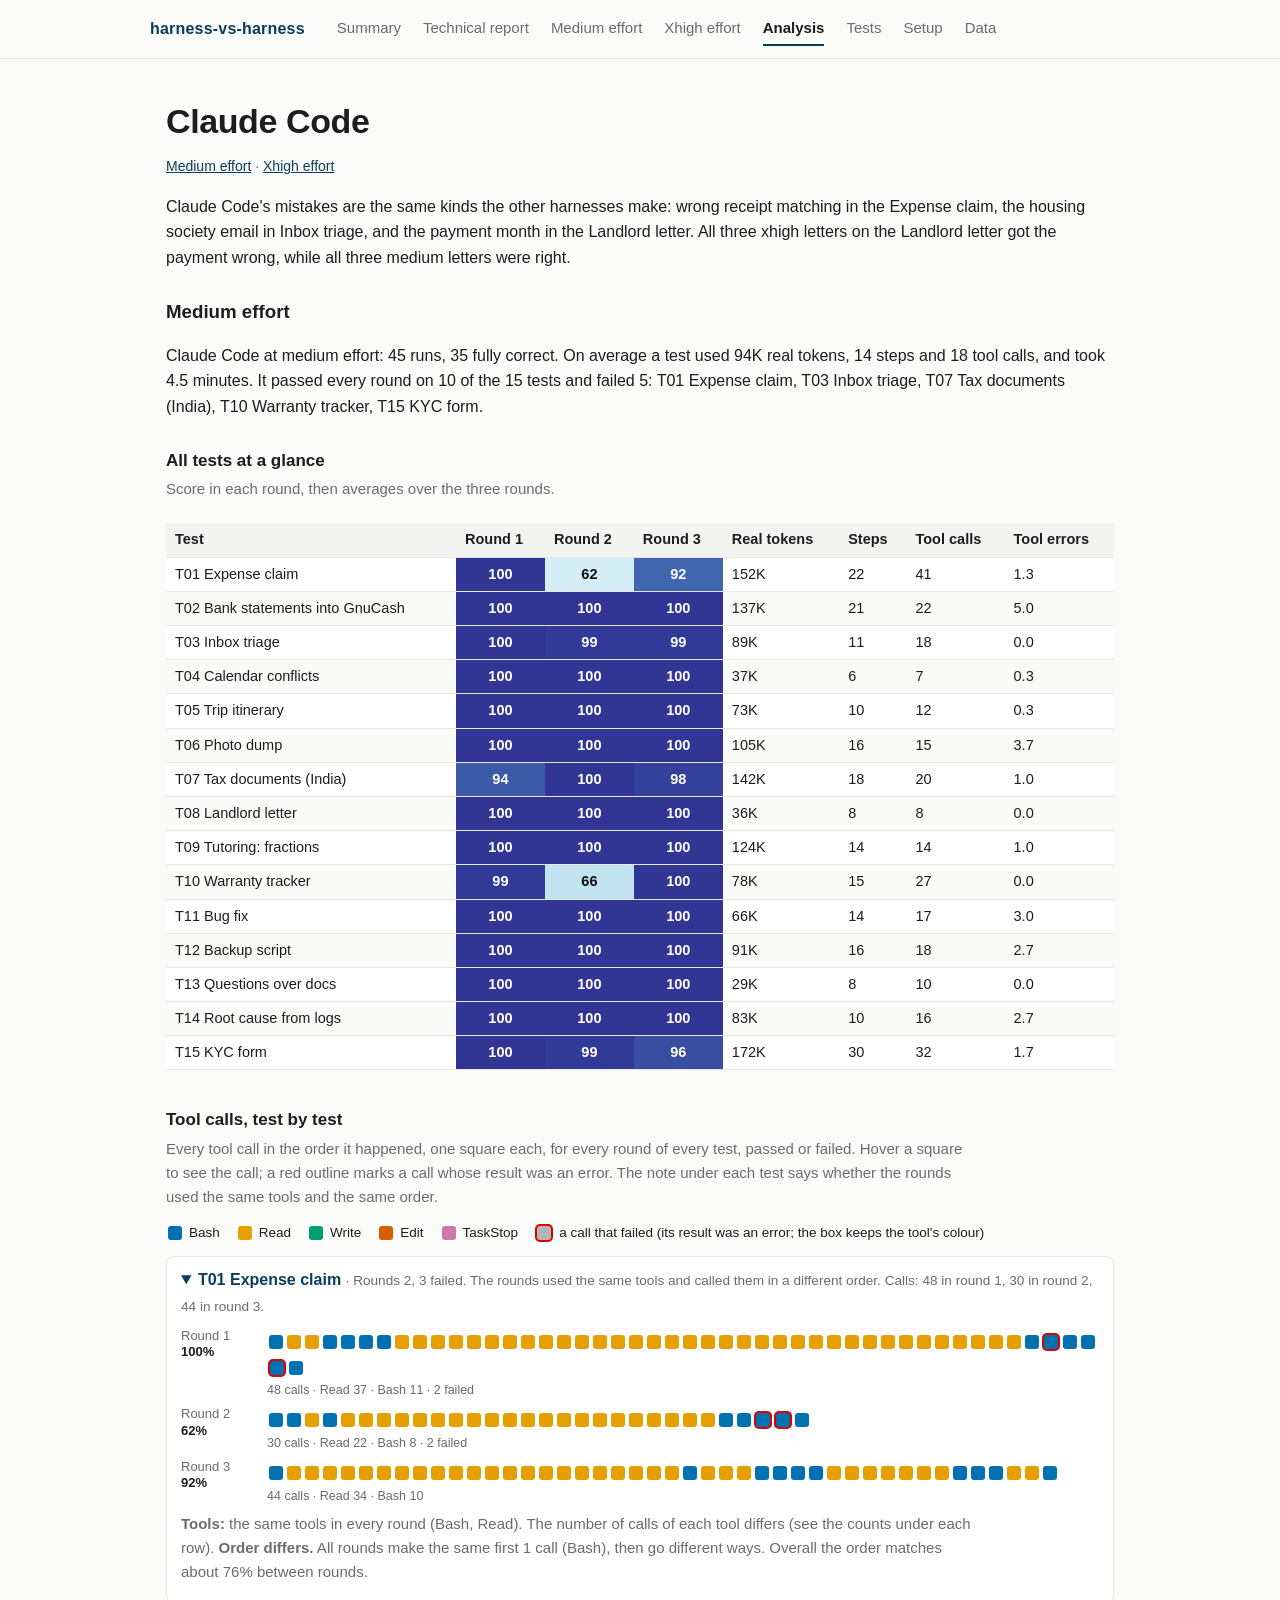
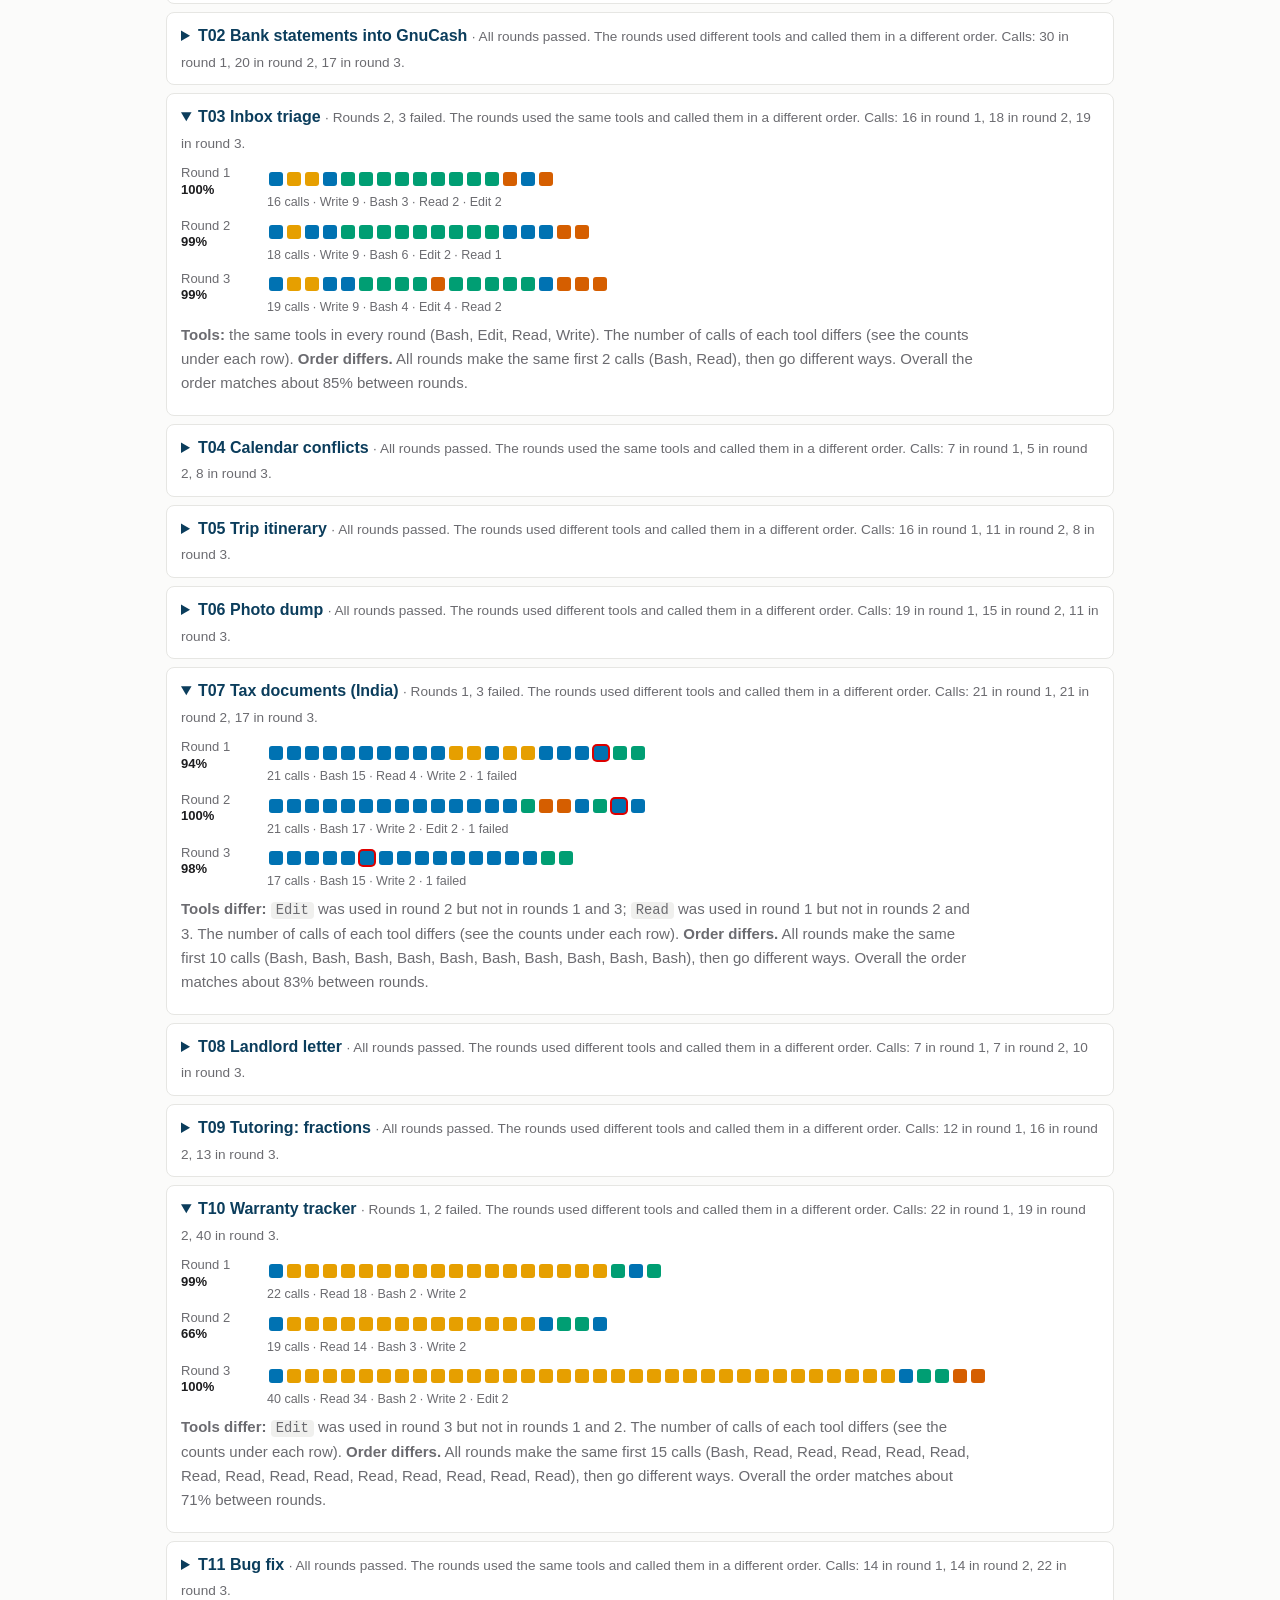
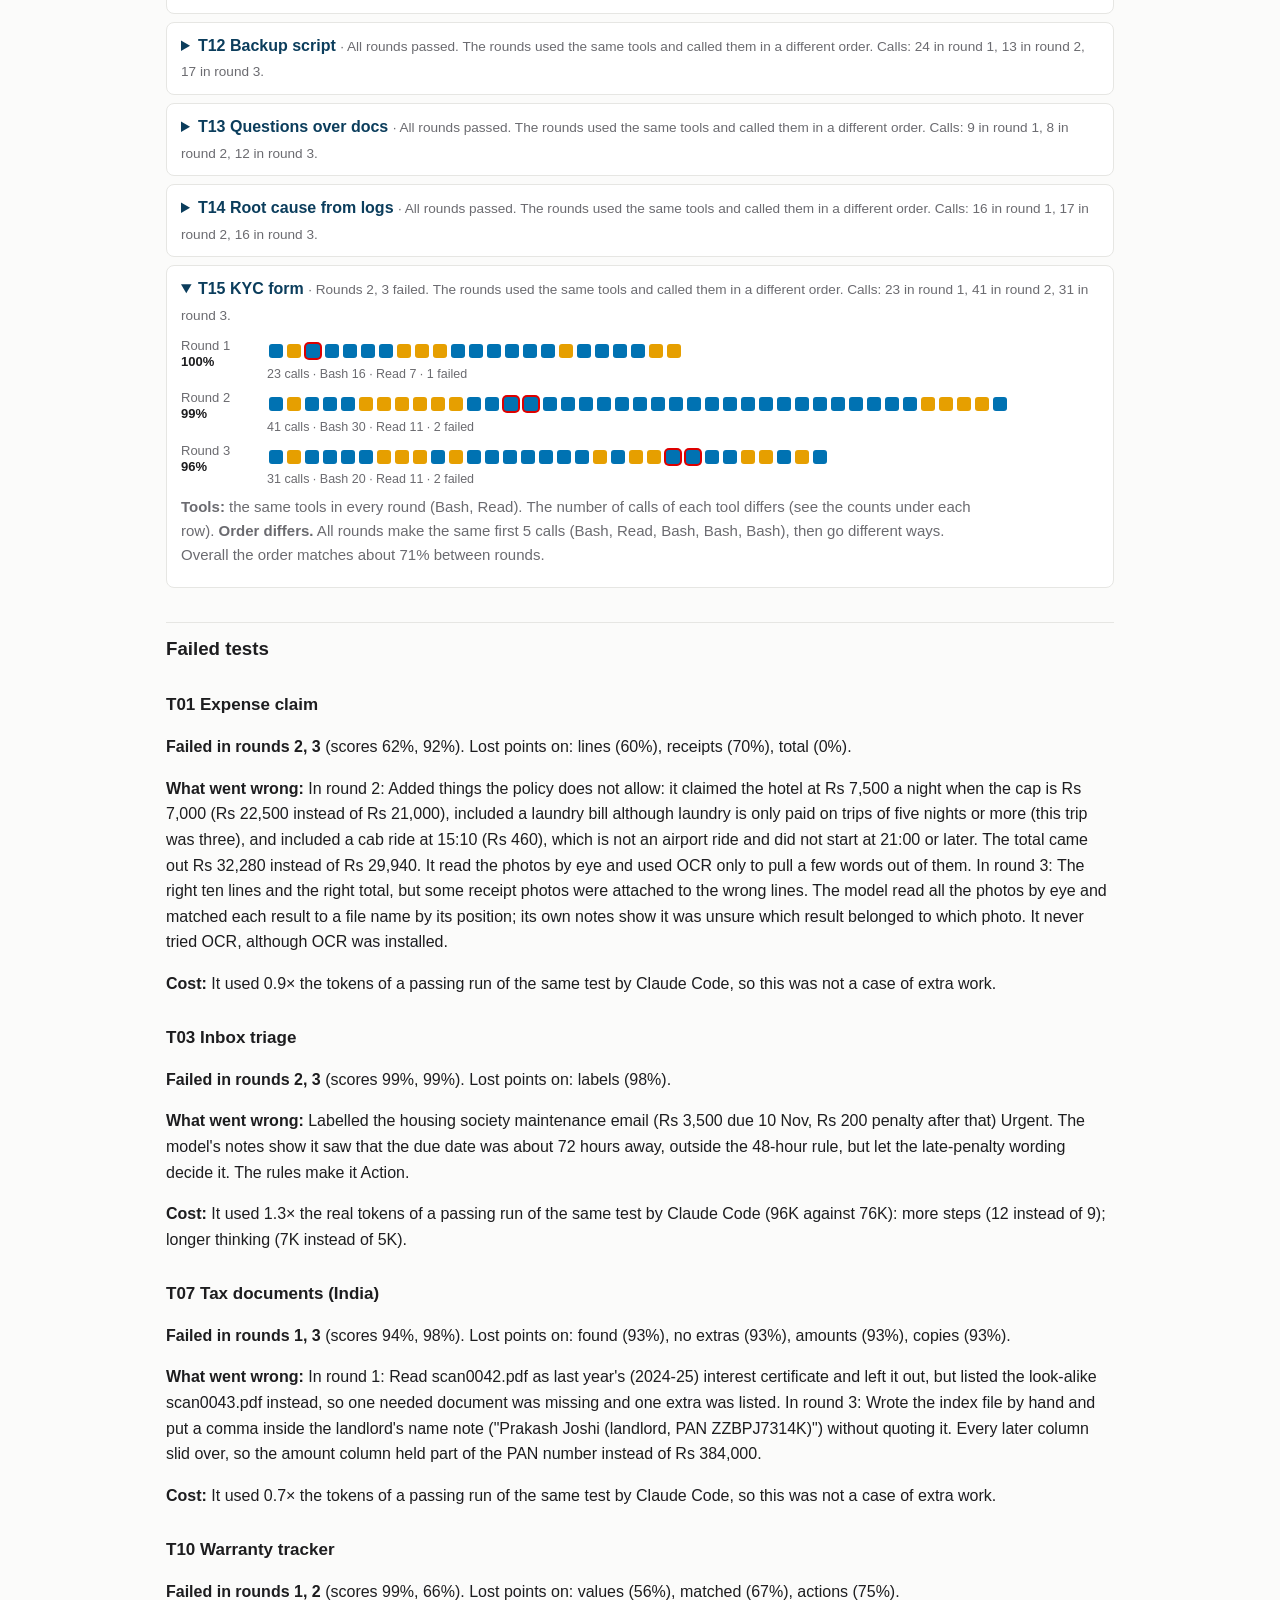
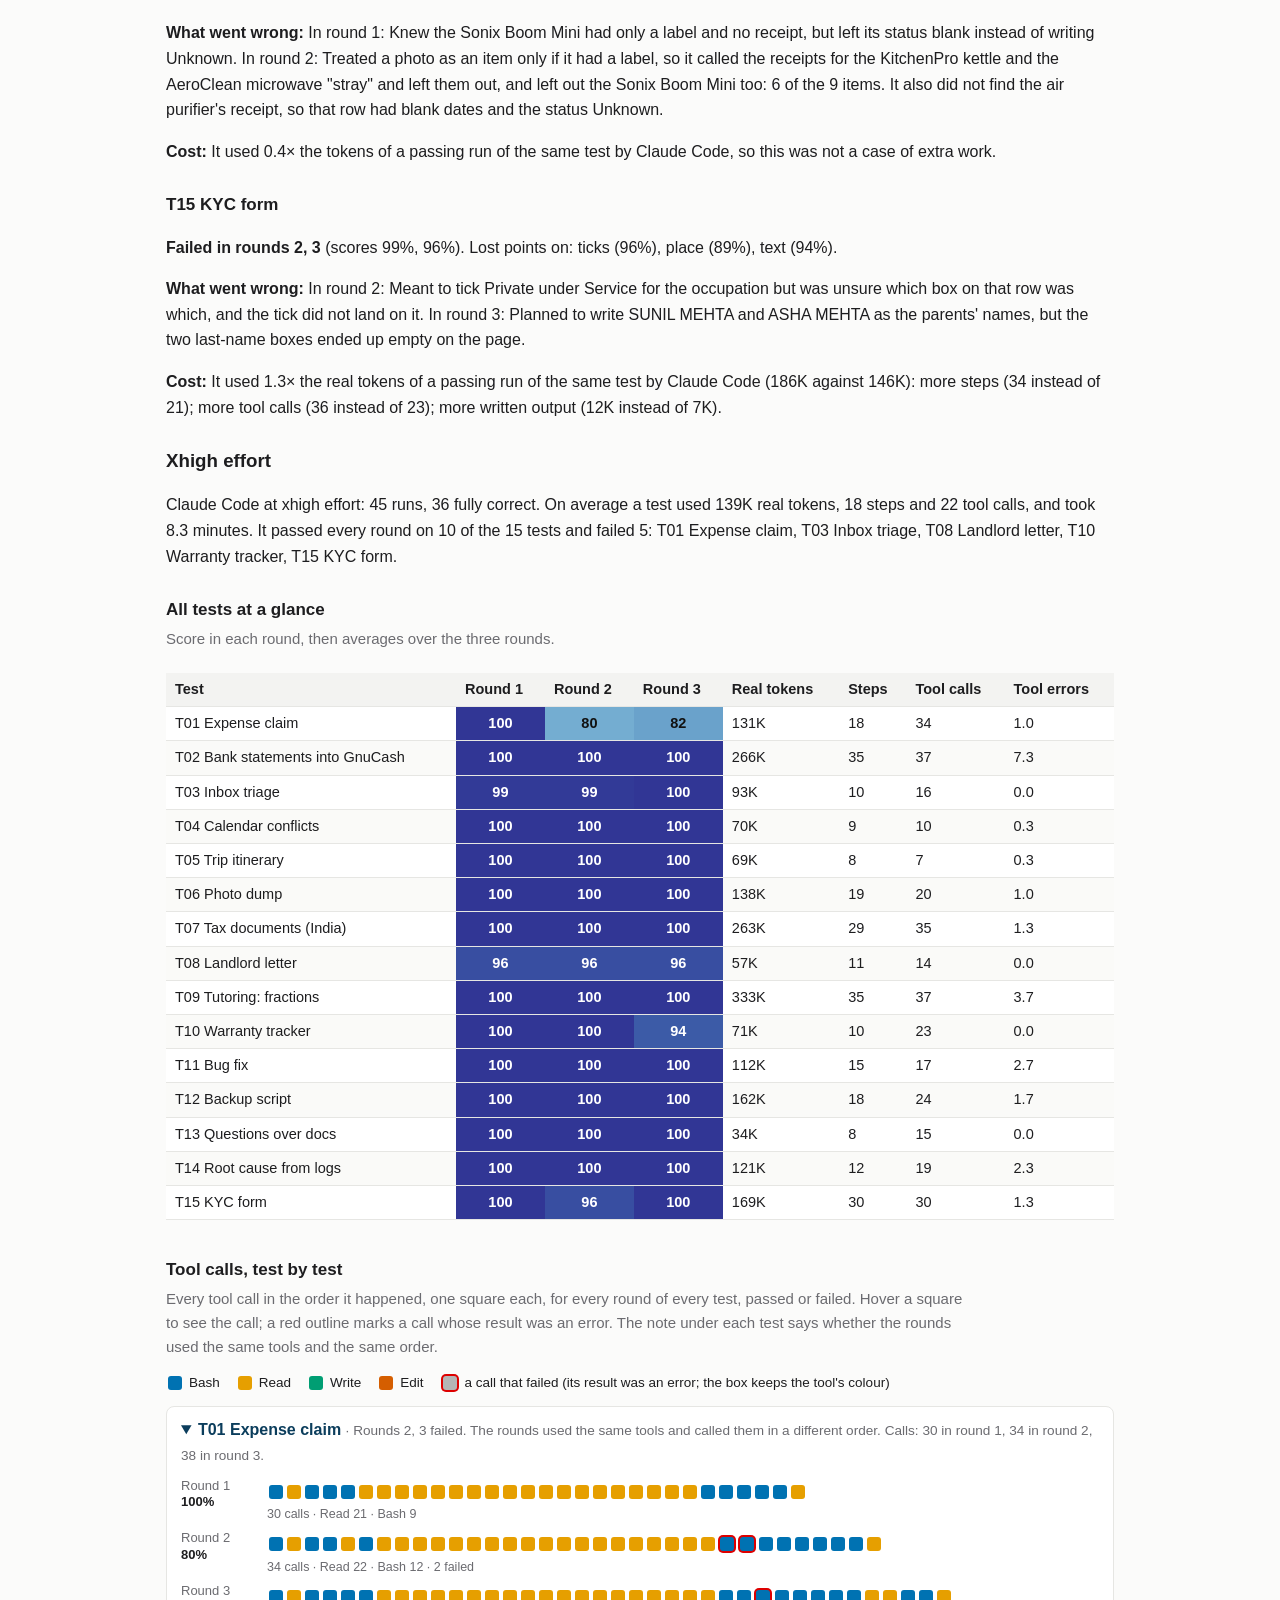
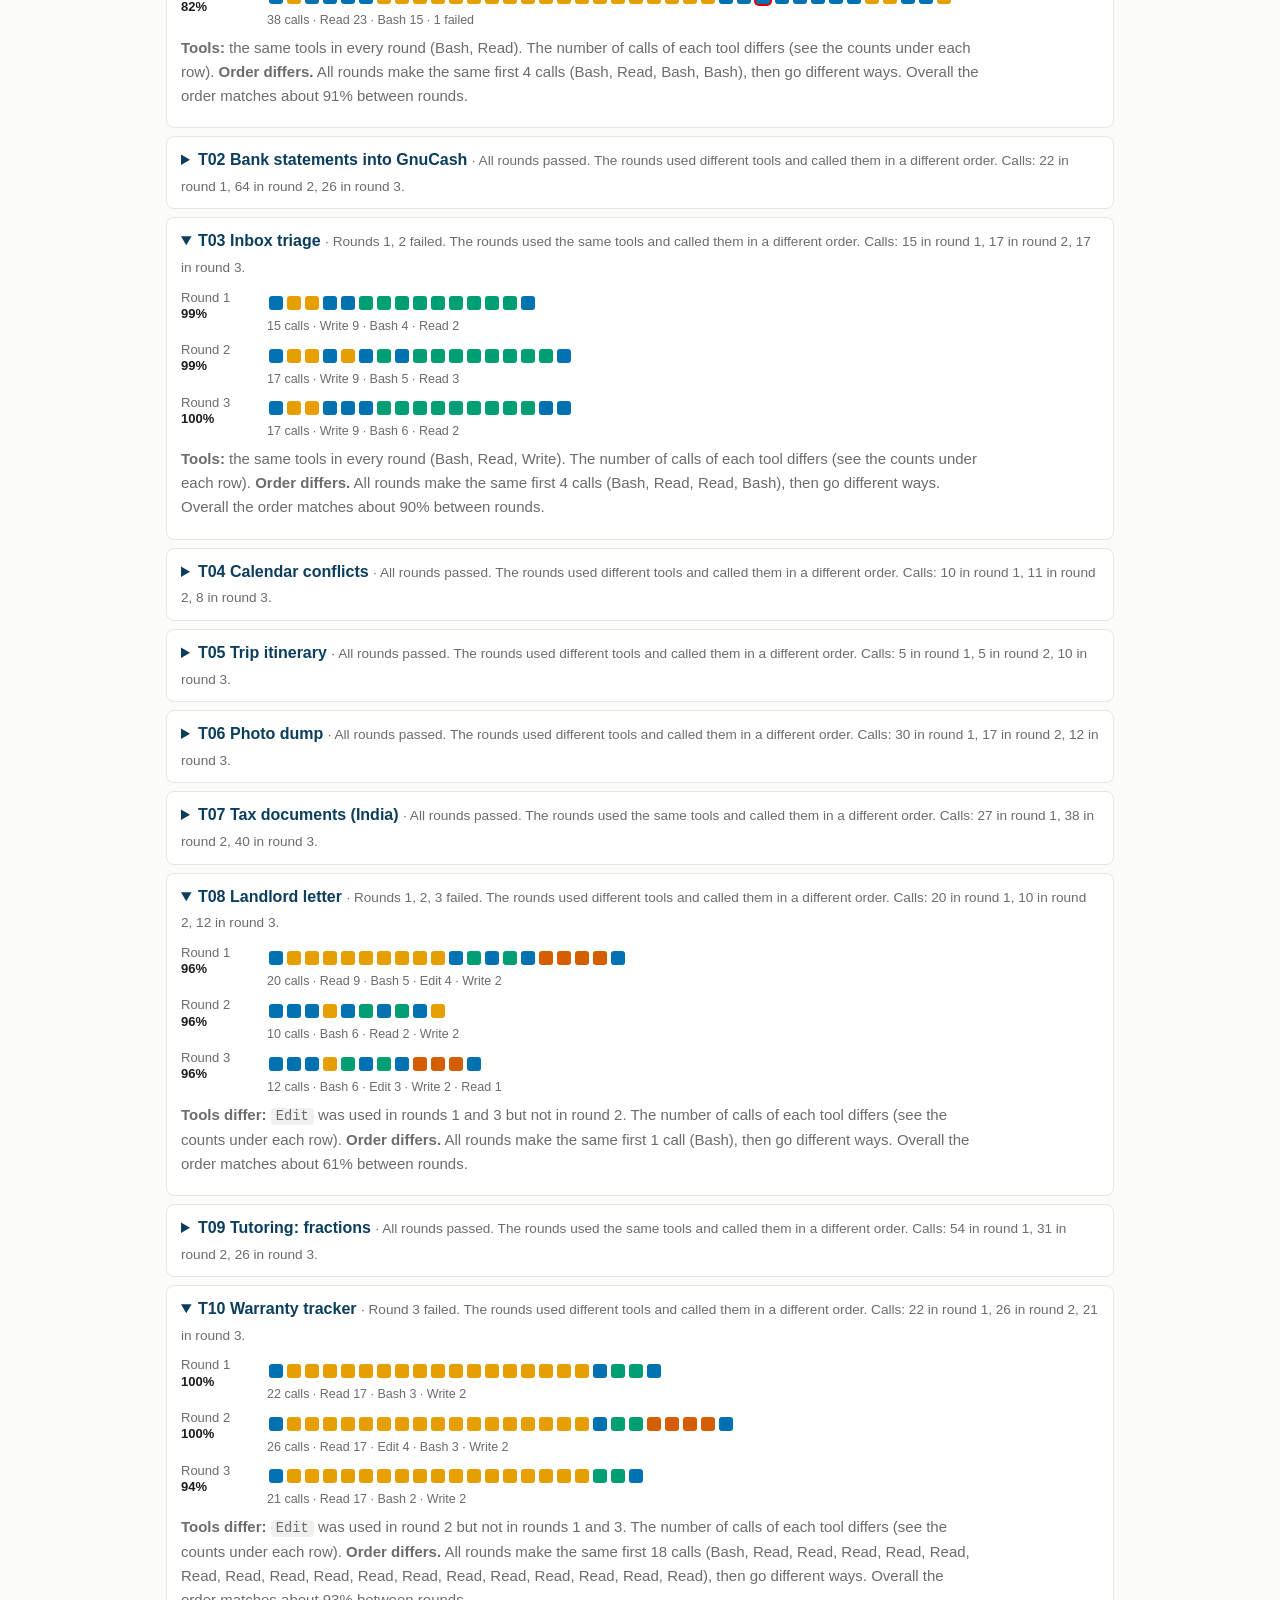
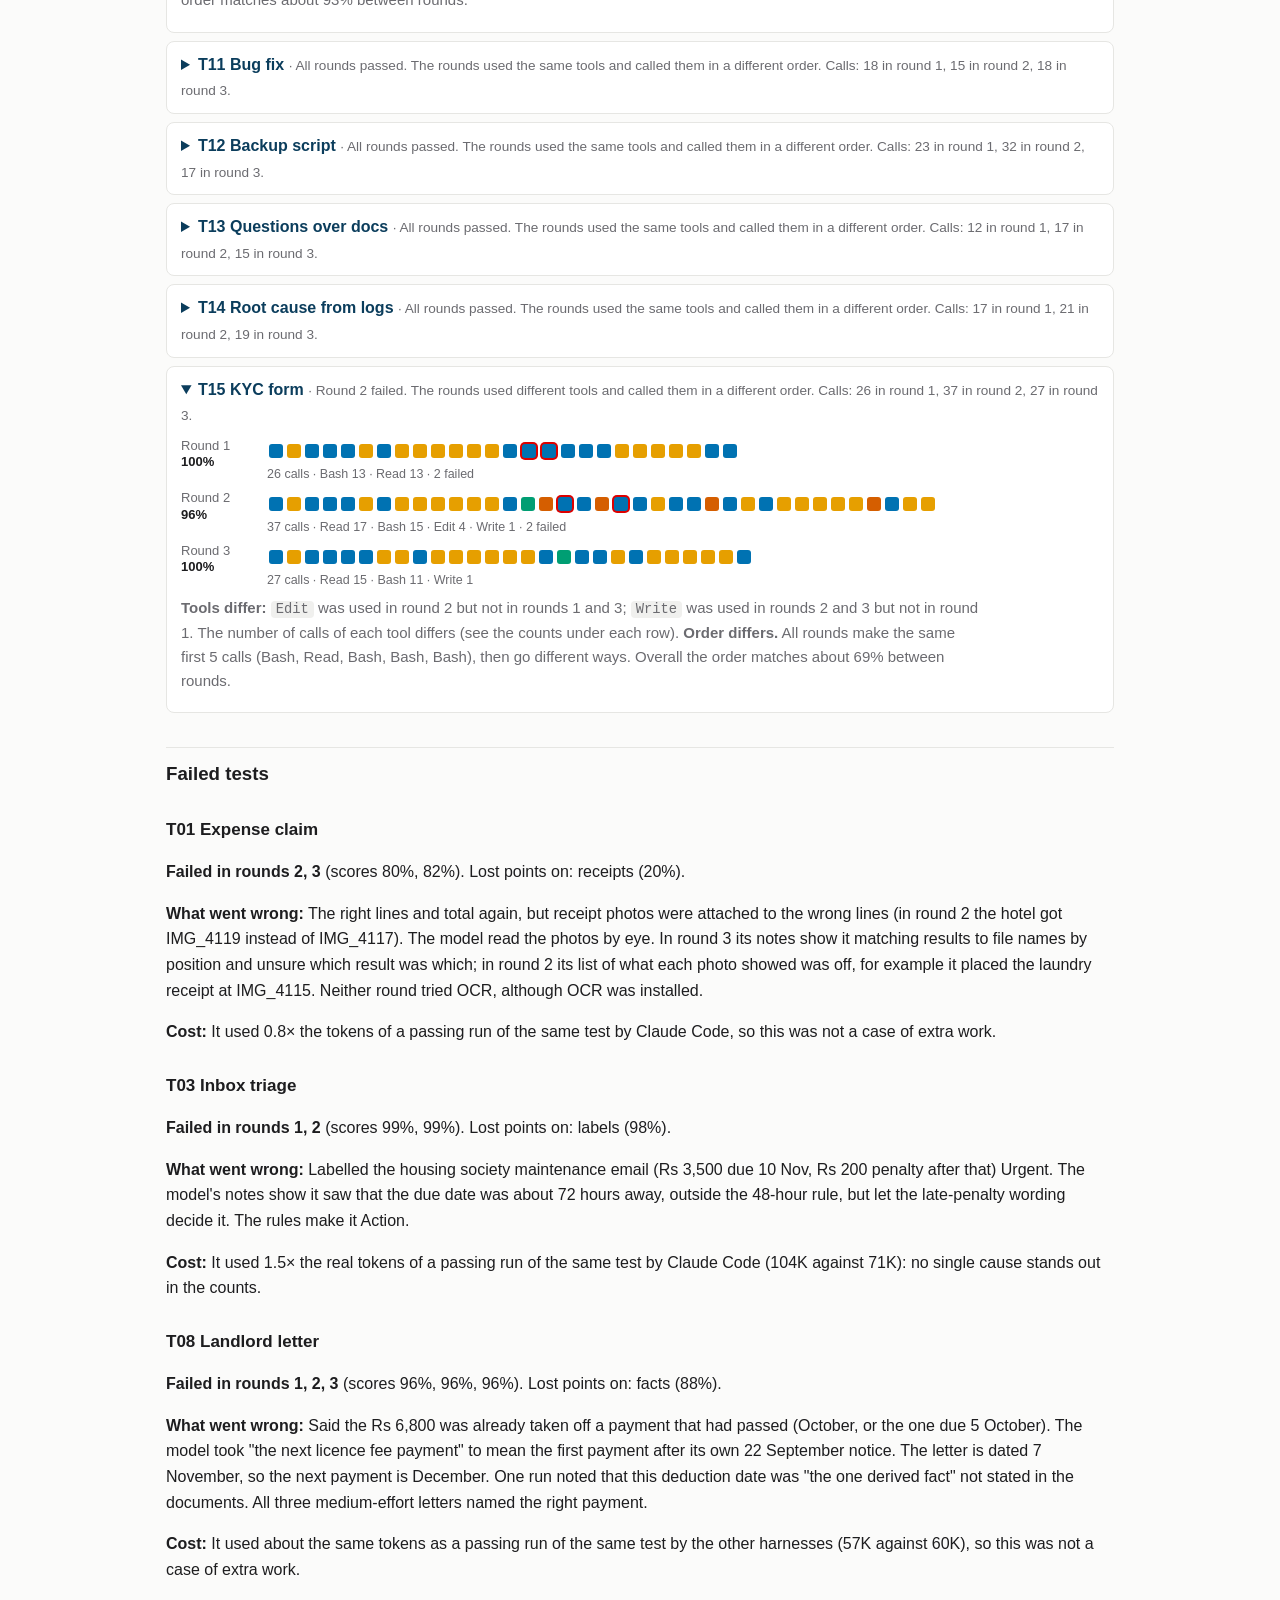
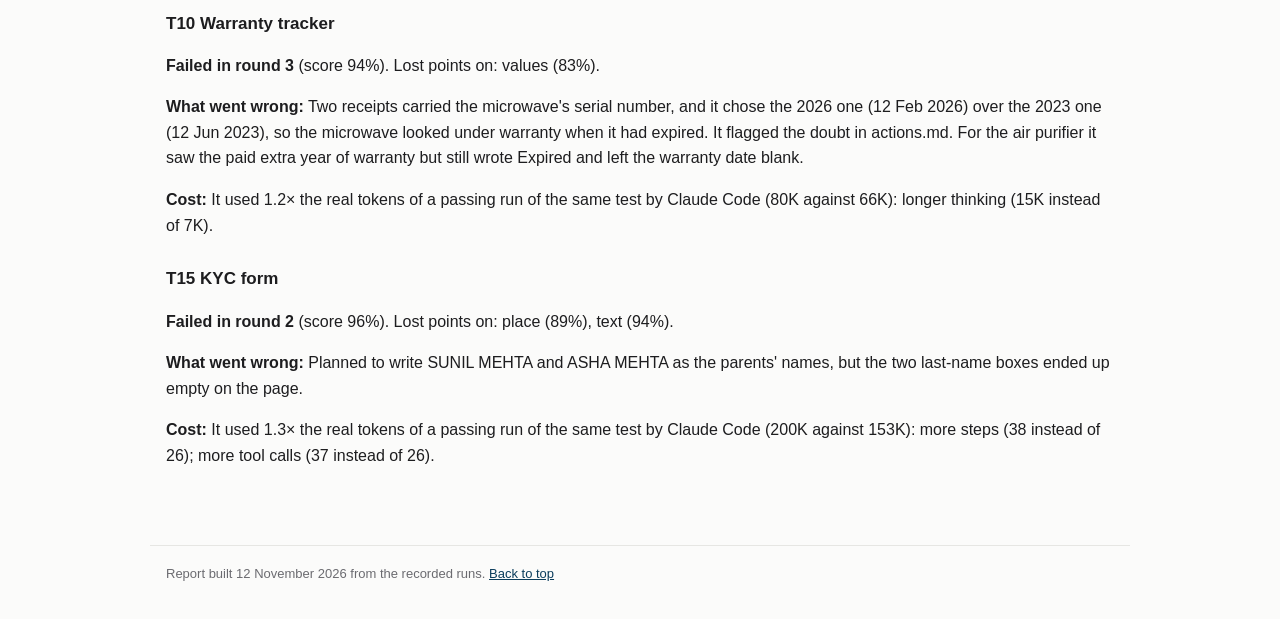
==== commit 864dc119: "Add the technical report page (report.html): seven findings, four figures, five tables; nav link on " ====
--- a/analysis-claude.html
+++ b/analysis-claude.html
@@ -1 +1 @@
-<!doctype html><html lang="en"><head><meta charset="utf-8"><meta name="viewport" content="width=device-width,initial-scale=1"><title>Claude Code: analysis</title><link rel="stylesheet" href="assets/style.css"></head><body><nav><span class="brand">harness-vs-harness</span><a href="index.html">Summary</a><a href="qwen3-8-flash-next-medium.html">Medium effort</a><a href="qwen3-8-flash-next-xhigh.html">Xhigh effort</a><a href="analysis.html" class=on>Analysis</a><a href="tests.html">Tests</a><a href="setup.html">Setup</a><a href="data.html">Data</a></nav><main><h1 id="top">Claude Code</h1><p class="toc"><a href="#claude-medium">Medium effort</a> · <a href="#claude-xhigh">Xhigh effort</a></p><p>Claude Code's mistakes are the same kinds the other harnesses make: wrong receipt matching in the Expense claim, the housing society email in Inbox triage, and the payment month in the Landlord letter. All three xhigh letters on the Landlord letter got the payment wrong, while all three medium letters were right.</p><h3 id="claude-medium">Medium effort</h3><p>Claude Code at medium effort: 45 runs, 35 fully correct. On average a test used 94K real tokens, 14 steps and 18 tool calls, and took 4.5 minutes. It passed every round on 10 of the 15 tests and failed 5: T01 Expense claim, T03 Inbox triage, T07 Tax documents (India), T10 Warranty tracker, T15 KYC form.</p><h4>All tests at a glance</h4><p class="how">Score in each round, then averages over the three rounds.</p><div class="scroll"><table class="data glance"><thead><tr><th>Test</th><th>Round 1</th><th>Round 2</th><th>Round 3</th><th>Real tokens</th><th>Steps</th><th>Tool calls</th><th>Tool errors</th></tr></thead><tbody><tr><td>T01 Expense claim</td><td class="sc" style="background:rgb(49,54,149);color:#fff">100</td><td class="sc" style="background:rgb(213,237,245);color:#111">62</td><td class="sc" style="background:rgb(64,103,173);color:#fff">92</td><td>152K</td><td>22</td><td>41</td><td>1.3</td></tr><tr><td>T02 Bank statements into GnuCash</td><td class="sc" style="background:rgb(49,54,149);color:#fff">100</td><td class="sc" style="background:rgb(49,54,149);color:#fff">100</td><td class="sc" style="background:rgb(49,54,149);color:#fff">100</td><td>137K</td><td>21</td><td>22</td><td>5.0</td></tr><tr><td>T03 Inbox triage</td><td class="sc" style="background:rgb(49,54,149);color:#fff">100</td><td class="sc" style="background:rgb(50,58,151);color:#fff">99</td><td class="sc" style="background:rgb(50,58,151);color:#fff">99</td><td>89K</td><td>11</td><td>18</td><td>0.0</td></tr><tr><td>T04 Calendar conflicts</td><td class="sc" style="background:rgb(49,54,149);color:#fff">100</td><td class="sc" style="background:rgb(49,54,149);color:#fff">100</td><td class="sc" style="background:rgb(49,54,149);color:#fff">100</td><td>37K</td><td>6</td><td>7</td><td>0.3</td></tr><tr><td>T05 Trip itinerary</td><td class="sc" style="background:rgb(49,54,149);color:#fff">100</td><td class="sc" style="background:rgb(49,54,149);color:#fff">100</td><td class="sc" style="background:rgb(49,54,149);color:#fff">100</td><td>73K</td><td>10</td><td>12</td><td>0.3</td></tr><tr><td>T06 Photo dump</td><td class="sc" style="background:rgb(49,54,149);color:#fff">100</td><td class="sc" style="background:rgb(49,54,149);color:#fff">100</td><td class="sc" style="background:rgb(49,54,149);color:#fff">100</td><td>105K</td><td>16</td><td>15</td><td>3.7</td></tr><tr><td>T07 Tax documents (India)</td><td class="sc" style="background:rgb(60,91,167);color:#fff">94</td><td class="sc" style="background:rgb(49,54,149);color:#fff">100</td><td class="sc" style="background:rgb(52,66,155);color:#fff">98</td><td>142K</td><td>18</td><td>20</td><td>1.0</td></tr><tr><td>T08 Landlord letter</td><td class="sc" style="background:rgb(49,54,149);color:#fff">100</td><td class="sc" style="background:rgb(49,54,149);color:#fff">100</td><td class="sc" style="background:rgb(49,54,149);color:#fff">100</td><td>36K</td><td>8</td><td>8</td><td>0.0</td></tr><tr><td>T09 Tutoring: fractions</td><td class="sc" style="background:rgb(49,54,149);color:#fff">100</td><td class="sc" style="background:rgb(49,54,149);color:#fff">100</td><td class="sc" style="background:rgb(49,54,149);color:#fff">100</td><td>124K</td><td>14</td><td>14</td><td>1.0</td></tr><tr><td>T10 Warranty tracker</td><td class="sc" style="background:rgb(50,58,151);color:#fff">99</td><td class="sc" style="background:rgb(192,227,239);color:#111">66</td><td class="sc" style="background:rgb(49,54,149);color:#fff">100</td><td>78K</td><td>15</td><td>27</td><td>0.0</td></tr><tr><td>T11 Bug fix</td><td class="sc" style="background:rgb(49,54,149);color:#fff">100</td><td class="sc" style="background:rgb(49,54,149);color:#fff">100</td><td class="sc" style="background:rgb(49,54,149);color:#fff">100</td><td>66K</td><td>14</td><td>17</td><td>3.0</td></tr><tr><td>T12 Backup script</td><td class="sc" style="background:rgb(49,54,149);color:#fff">100</td><td class="sc" style="background:rgb(49,54,149);color:#fff">100</td><td class="sc" style="background:rgb(49,54,149);color:#fff">100</td><td>91K</td><td>16</td><td>18</td><td>2.7</td></tr><tr><td>T13 Questions over docs</td><td class="sc" style="background:rgb(49,54,149);color:#fff">100</td><td class="sc" style="background:rgb(49,54,149);color:#fff">100</td><td class="sc" style="background:rgb(49,54,149);color:#fff">100</td><td>29K</td><td>8</td><td>10</td><td>0.0</td></tr><tr><td>T14 Root cause from logs</td><td class="sc" style="background:rgb(49,54,149);color:#fff">100</td><td class="sc" style="background:rgb(49,54,149);color:#fff">100</td><td class="sc" style="background:rgb(49,54,149);color:#fff">100</td><td>83K</td><td>10</td><td>16</td><td>2.7</td></tr><tr><td>T15 KYC form</td><td class="sc" style="background:rgb(49,54,149);color:#fff">100</td><td class="sc" style="background:rgb(50,58,151);color:#fff">99</td><td class="sc" style="background:rgb(56,78,161);color:#fff">96</td><td>172K</td><td>30</td><td>32</td><td>1.7</td></tr></tbody></table></div><h4>Tool calls, test by test</h4><p class="how">Every tool call in the order it happened, one square each, for every round of every test, passed or failed. Hover a square to see the call; a red outline marks a call whose result was an error. The note under each test says whether the rounds used the same tools and the same order.</p><div class="legend"><span class="lg"><span class="tc" style="background:#0072B2"></span>Bash</span><span class="lg"><span class="tc" style="background:#E69F00"></span>Read</span><span class="lg"><span class="tc" style="background:#009E73"></span>Write</span><span class="lg"><span class="tc" style="background:#D55E00"></span>Edit</span><span class="lg"><span class="tc" style="background:#CC79A7"></span>TaskStop</span><span class="lg"><span class="tc err" style="background:#b5b5b5"></span>a call that failed (its result was an error; the box keeps the tool's colour)</span></div><details open><summary><b>T01 Expense claim</b> <span class="muted">· Rounds 2, 3 failed. The rounds used the same tools and called them in a different order. Calls: 48 in round 1, 30 in round 2, 44 in round 3.</span></summary><div class="strip"><div class="lab">Round 1<br><span class="sc2">100%</span></div><div class="sq"><span class="tc" style="background:#0072B2" title="Bash: find /home/arjun/task/input -type f | head -100; echo ---; ls /home/arjun/task"></span><span class="tc" style="background:#E69F00" title="Read: /home/arjun/task/input/trip_note.txt"></span><span class="tc" style="background:#E69F00" title="Read: /home/arjun/task/input/Travel_and_Expense_Policy_v3.2.pdf"></span><span class="tc" style="background:#0072B2" title="Bash: which pdftotext pdfinfo python3; python3 -c &quot;import pypdf&quot; 2&gt;&amp;1; python3 -c &quot;import fitz&quot; 2&gt;&amp;1 | head -1; pyth"></span><span class="tc" style="background:#0072B2" title="Bash: pdftotext -layout /home/arjun/task/input/Travel_and_Expense_Policy_v3.2.pdf - ; echo ===FORM===; pdftotext -la"></span><span class="tc" style="background:#0072B2" title="Bash: python3 - &lt;&lt;&#x27;EOF&#x27; import pymupdf doc = pymupdf.open(&#x27;input/Expense_Claim_Form_EC-1.pdf&#x27;) page = doc[0] for w i"></span><span class="tc" style="background:#0072B2" title="Bash: cd /home/arjun/task/input/receipts &amp;&amp; identify -format &quot;%f %wx%h\n&quot; *.jpg 2&gt;/dev/null || file *.jpg | head -20"></span><span class="tc" style="background:#E69F00" title="Read: /home/arjun/task/input/receipts/IMG_4101.jpg"></span><span class="tc" style="background:#E69F00" title="Read: /home/arjun/task/input/receipts/IMG_4102.jpg"></span><span class="tc" style="background:#E69F00" title="Read: /home/arjun/task/input/receipts/IMG_4103.jpg"></span><span class="tc" style="background:#E69F00" title="Read: /home/arjun/task/input/receipts/IMG_4104.jpg"></span><span class="tc" style="background:#E69F00" title="Read: /home/arjun/task/input/receipts/IMG_4105.jpg"></span><span class="tc" style="background:#E69F00" title="Read: /home/arjun/task/input/receipts/IMG_4106.jpg"></span><span class="tc" style="background:#E69F00" title="Read: /home/arjun/task/input/receipts/IMG_4107.jpg"></span><span class="tc" style="background:#E69F00" title="Read: /home/arjun/task/input/receipts/IMG_4108.jpg"></span><span class="tc" style="background:#E69F00" title="Read: /home/arjun/task/input/receipts/IMG_4109.jpg"></span><span class="tc" style="background:#E69F00" title="Read: /home/arjun/task/input/receipts/IMG_4110.jpg"></span><span class="tc" style="background:#E69F00" title="Read: /home/arjun/task/input/receipts/IMG_4111.jpg"></span><span class="tc" style="background:#E69F00" title="Read: /home/arjun/task/input/receipts/IMG_4112.jpg"></span><span class="tc" style="background:#E69F00" title="Read: /home/arjun/task/input/receipts/IMG_4113.jpg"></span><span class="tc" style="background:#E69F00" title="Read: /home/arjun/task/input/receipts/IMG_4114.jpg"></span><span class="tc" style="background:#E69F00" title="Read: /home/arjun/task/input/receipts/IMG_4115.jpg"></span><span class="tc" style="background:#E69F00" title="Read: /home/arjun/task/input/receipts/IMG_4116.jpg"></span><span class="tc" style="background:#E69F00" title="Read: /home/arjun/task/input/receipts/IMG_4117.jpg"></span><span class="tc" style="background:#E69F00" title="Read: /home/arjun/task/input/receipts/IMG_4118.jpg"></span><span class="tc" style="background:#E69F00" title="Read: /home/arjun/task/input/receipts/IMG_4119.jpg"></span><span class="tc" style="background:#E69F00" title="Read: /home/arjun/task/input/receipts/IMG_4108.jpg"></span><span class="tc" style="background:#E69F00" title="Read: /home/arjun/task/input/receipts/IMG_4109.jpg"></span><span class="tc" style="background:#E69F00" title="Read: /home/arjun/task/input/receipts/IMG_4107.jpg"></span><span class="tc" style="background:#E69F00" title="Read: /home/arjun/task/input/receipts/IMG_4110.jpg"></span><span class="tc" style="background:#E69F00" title="Read: /home/arjun/task/input/receipts/IMG_4111.jpg"></span><span class="tc" style="background:#E69F00" title="Read: /home/arjun/task/input/receipts/IMG_4112.jpg"></span><span class="tc" style="background:#E69F00" title="Read: /home/arjun/task/input/receipts/IMG_4113.jpg"></span><span class="tc" style="background:#E69F00" title="Read: /home/arjun/task/input/receipts/IMG_4114.jpg"></span><span class="tc" style="background:#E69F00" title="Read: /home/arjun/task/input/receipts/IMG_4115.jpg"></span><span class="tc" style="background:#E69F00" title="Read: /home/arjun/task/input/receipts/IMG_4116.jpg"></span><span class="tc" style="background:#E69F00" title="Read: /home/arjun/task/input/receipts/IMG_4117.jpg"></span><span class="tc" style="background:#E69F00" title="Read: /home/arjun/task/input/receipts/IMG_4118.jpg"></span><span class="tc" style="background:#E69F00" title="Read: /home/arjun/task/input/receipts/IMG_4119.jpg"></span><span class="tc" style="background:#E69F00" title="Read: /home/arjun/task/input/receipts/IMG_4101.jpg"></span><span class="tc" style="background:#E69F00" title="Read: /home/arjun/task/input/receipts/IMG_4102.jpg"></span><span class="tc" style="background:#E69F00" title="Read: /home/arjun/task/input/receipts/IMG_4103.jpg"></span><span class="tc" style="background:#0072B2" title="Bash: python3 - &lt;&lt;&#x27;EOF&#x27; import pymupdf doc = pymupdf.open(&#x27;/home/arjun/task/input/Expense_Claim_Form_EC-1.pdf&#x27;) page"></span><span class="tc err" style="background:#0072B2" title="Bash: mkdir -p /home/arjun/task/output &amp;&amp; python3 - &lt;&lt;&#x27;EOF&#x27; import pymupdf SRC=&#x27;/home/arjun/task/input/Expense_Claim (failed)"></span><span class="tc" style="background:#0072B2" title="Bash: python3 - &lt;&lt;&#x27;EOF&#x27; import pymupdf SRC=&#x27;/home/arjun/task/input/Expense_Claim_Form_EC-1.pdf&#x27; DST=&#x27;/home/arjun/tas"></span><span class="tc" style="background:#0072B2" title="Bash: python3 - &lt;&lt;&#x27;EOF&#x27; import pymupdf d = pymupdf.open(&#x27;/home/arjun/task/output/Expense_Claim_EC-1_filled.pdf&#x27;) for"></span><span class="tc err" style="background:#0072B2" title="Bash: python3 - &lt;&lt;&#x27;EOF&#x27; import pymupdf DST=&#x27;/home/arjun/task/output/Expense_Claim_EC-1_filled.pdf&#x27; d = pymupdf.open( (failed)"></span><span class="tc" style="background:#0072B2" title="Bash: python3 - &lt;&lt;&#x27;EOF&#x27; import pymupdf, os, shutil DST=&#x27;/home/arjun/task/output/Expense_Claim_EC-1_filled.pdf&#x27; d = p"></span><div class="cn">48 calls · Read 37 · Bash 11 · 2 failed</div></div></div><div class="strip"><div class="lab">Round 2<br><span class="sc2">62%</span></div><div class="sq"><span class="tc" style="background:#0072B2" title="Bash: find /home/arjun/task/input -type f | head -50; echo ---; cat /home/arjun/task/input/trip_note.txt"></span><span class="tc" style="background:#0072B2" title="Bash: which pdftk qpdf pdftotext python3; python3 -c &quot;import pypdf; print(&#x27;pypdf&#x27;, pypdf.__version__)&quot; 2&gt;&amp;1; python3"></span><span class="tc" style="background:#E69F00" title="Read: /home/arjun/task/input/Travel_and_Expense_Policy_v3.2.pdf"></span><span class="tc" style="background:#0072B2" title="Bash: python3 - &lt;&lt;&#x27;EOF&#x27; import pypdf r = pypdf.PdfReader(&#x27;input/Expense_Claim_Form_EC-1.pdf&#x27;) f = r.get_fields() for"></span><span class="tc" style="background:#E69F00" title="Read: /home/arjun/task/input/receipts/IMG_4101.jpg"></span><span class="tc" style="background:#E69F00" title="Read: /home/arjun/task/input/receipts/IMG_4102.jpg"></span><span class="tc" style="background:#E69F00" title="Read: /home/arjun/task/input/receipts/IMG_4103.jpg"></span><span class="tc" style="background:#E69F00" title="Read: /home/arjun/task/input/receipts/IMG_4104.jpg"></span><span class="tc" style="background:#E69F00" title="Read: /home/arjun/task/input/receipts/IMG_4105.jpg"></span><span class="tc" style="background:#E69F00" title="Read: /home/arjun/task/input/receipts/IMG_4106.jpg"></span><span class="tc" style="background:#E69F00" title="Read: /home/arjun/task/input/receipts/IMG_4107.jpg"></span><span class="tc" style="background:#E69F00" title="Read: /home/arjun/task/input/receipts/IMG_4101.jpg"></span><span class="tc" style="background:#E69F00" title="Read: /home/arjun/task/input/receipts/IMG_4108.jpg"></span><span class="tc" style="background:#E69F00" title="Read: /home/arjun/task/input/receipts/IMG_4109.jpg"></span><span class="tc" style="background:#E69F00" title="Read: /home/arjun/task/input/receipts/IMG_4110.jpg"></span><span class="tc" style="background:#E69F00" title="Read: /home/arjun/task/input/receipts/IMG_4111.jpg"></span><span class="tc" style="background:#E69F00" title="Read: /home/arjun/task/input/receipts/IMG_4112.jpg"></span><span class="tc" style="background:#E69F00" title="Read: /home/arjun/task/input/receipts/IMG_4113.jpg"></span><span class="tc" style="background:#E69F00" title="Read: /home/arjun/task/input/receipts/IMG_4114.jpg"></span><span class="tc" style="background:#E69F00" title="Read: /home/arjun/task/input/receipts/IMG_4113.jpg"></span><span class="tc" style="background:#E69F00" title="Read: /home/arjun/task/input/receipts/IMG_4115.jpg"></span><span class="tc" style="background:#E69F00" title="Read: /home/arjun/task/input/receipts/IMG_4116.jpg"></span><span class="tc" style="background:#E69F00" title="Read: /home/arjun/task/input/receipts/IMG_4117.jpg"></span><span class="tc" style="background:#E69F00" title="Read: /home/arjun/task/input/receipts/IMG_4118.jpg"></span><span class="tc" style="background:#E69F00" title="Read: /home/arjun/task/input/receipts/IMG_4119.jpg"></span><span class="tc" style="background:#0072B2" title="Bash: cd /home/arjun/task/input/receipts &amp;&amp; md5sum IMG_*.jpg | sort; which tesseract; python3 -c &quot;import pytesseract"></span><span class="tc" style="background:#0072B2" title="Bash: for f in IMG_*.jpg; do echo &quot;== $f&quot;; tesseract &quot;$f&quot; - 2&gt;/dev/null | grep -Ei &#x27;receipt no|bill no|invoice no|pn"></span><span class="tc err" style="background:#0072B2" title="Bash: cd /home/arjun/task &amp;&amp; mkdir -p output &amp;&amp; python3 - &lt;&lt;&#x27;EOF&#x27; import pypdf r = pypdf.PdfReader(&#x27;input/Expense_Cl (failed)"></span><span class="tc err" style="background:#0072B2" title="Bash: python3 - &lt;&lt;&#x27;EOF&#x27; import pypdf r = pypdf.PdfReader(&#x27;output/Expense_Claim_EC-1_filled.pdf&#x27;) f = r.get_fields()  (failed)"></span><span class="tc" style="background:#0072B2" title="Bash: python3 - &lt;&lt;&#x27;EOF&#x27; import pypdf r = pypdf.PdfReader(&#x27;/home/arjun/task/output/Expense_Claim_EC-1_filled.pdf&#x27;) f "></span><div class="cn">30 calls · Read 22 · Bash 8 · 2 failed</div></div></div><div class="strip"><div class="lab">Round 3<br><span class="sc2">92%</span></div><div class="sq"><span class="tc" style="background:#0072B2" title="Bash: find /home/arjun/task/input -type f | head -50 &amp;&amp; echo --- &amp;&amp; cat /home/arjun/task/input/trip_note.txt"></span><span class="tc" style="background:#E69F00" title="Read: /home/arjun/task/input/Travel_and_Expense_Policy_v3.2.pdf"></span><span class="tc" style="background:#E69F00" title="Read: /home/arjun/task/input/Expense_Claim_Form_EC-1.pdf"></span><span class="tc" style="background:#E69F00" title="Read: /home/arjun/task/input/receipts/IMG_4101.jpg"></span><span class="tc" style="background:#E69F00" title="Read: /home/arjun/task/input/receipts/IMG_4102.jpg"></span><span class="tc" style="background:#E69F00" title="Read: /home/arjun/task/input/receipts/IMG_4103.jpg"></span><span class="tc" style="background:#E69F00" title="Read: /home/arjun/task/input/receipts/IMG_4104.jpg"></span><span class="tc" style="background:#E69F00" title="Read: /home/arjun/task/input/receipts/IMG_4105.jpg"></span><span class="tc" style="background:#E69F00" title="Read: /home/arjun/task/input/receipts/IMG_4106.jpg"></span><span class="tc" style="background:#E69F00" title="Read: /home/arjun/task/input/receipts/IMG_4107.jpg"></span><span class="tc" style="background:#E69F00" title="Read: /home/arjun/task/input/receipts/IMG_4108.jpg"></span><span class="tc" style="background:#E69F00" title="Read: /home/arjun/task/input/receipts/IMG_4109.jpg"></span><span class="tc" style="background:#E69F00" title="Read: /home/arjun/task/input/receipts/IMG_4110.jpg"></span><span class="tc" style="background:#E69F00" title="Read: /home/arjun/task/input/receipts/IMG_4101.jpg"></span><span class="tc" style="background:#E69F00" title="Read: /home/arjun/task/input/receipts/IMG_4111.jpg"></span><span class="tc" style="background:#E69F00" title="Read: /home/arjun/task/input/receipts/IMG_4112.jpg"></span><span class="tc" style="background:#E69F00" title="Read: /home/arjun/task/input/receipts/IMG_4113.jpg"></span><span class="tc" style="background:#E69F00" title="Read: /home/arjun/task/input/receipts/IMG_4114.jpg"></span><span class="tc" style="background:#E69F00" title="Read: /home/arjun/task/input/receipts/IMG_4115.jpg"></span><span class="tc" style="background:#E69F00" title="Read: /home/arjun/task/input/receipts/IMG_4116.jpg"></span><span class="tc" style="background:#E69F00" title="Read: /home/arjun/task/input/receipts/IMG_4117.jpg"></span><span class="tc" style="background:#E69F00" title="Read: /home/arjun/task/input/receipts/IMG_4118.jpg"></span><span class="tc" style="background:#E69F00" title="Read: /home/arjun/task/input/receipts/IMG_4119.jpg"></span><span class="tc" style="background:#0072B2" title="Bash: cd /home/arjun/task/input/receipts &amp;&amp; file IMG_4101.jpg IMG_4111.jpg IMG_4116.jpg &amp;&amp; ls -la"></span><span class="tc" style="background:#E69F00" title="Read: /home/arjun/task/input/receipts/IMG_4101.jpg"></span><span class="tc" style="background:#E69F00" title="Read: /home/arjun/task/input/receipts/IMG_4111.jpg"></span><span class="tc" style="background:#E69F00" title="Read: /home/arjun/task/input/receipts/IMG_4116.jpg"></span><span class="tc" style="background:#0072B2" title="Bash: cd /home/arjun/task/input &amp;&amp; which pdftotext python3; python3 -c &quot;import pypdf&quot; 2&gt;&amp;1; python3 -c &quot;import fitz&quot;"></span><span class="tc" style="background:#0072B2" title="Bash: cd /home/arjun/task/input &amp;&amp; pdftotext -layout Travel_and_Expense_Policy_v3.2.pdf -"></span><span class="tc" style="background:#0072B2" title="Bash: cd /home/arjun/task/input &amp;&amp; python3 -I -c &quot; import pypdf r = pypdf.PdfReader(&#x27;Expense_Claim_Form_EC-1.pdf&#x27;) f"></span><span class="tc" style="background:#0072B2" title="Bash: pdftotext -layout Expense_Claim_Form_EC-1.pdf - ; mkdir -p /home/arjun/task/output"></span><span class="tc" style="background:#E69F00" title="Read: /home/arjun/task/input/receipts/IMG_4112.jpg"></span><span class="tc" style="background:#E69F00" title="Read: /home/arjun/task/input/receipts/IMG_4117.jpg"></span><span class="tc" style="background:#E69F00" title="Read: /home/arjun/task/input/receipts/IMG_4118.jpg"></span><span class="tc" style="background:#E69F00" title="Read: /home/arjun/task/input/receipts/IMG_4119.jpg"></span><span class="tc" style="background:#E69F00" title="Read: /home/arjun/task/input/receipts/IMG_4113.jpg"></span><span class="tc" style="background:#E69F00" title="Read: /home/arjun/task/input/receipts/IMG_4114.jpg"></span><span class="tc" style="background:#E69F00" title="Read: /home/arjun/task/input/receipts/IMG_4115.jpg"></span><span class="tc" style="background:#0072B2" title="Bash: python3 -I - &lt;&lt;&#x27;EOF&#x27; import pypdf r = pypdf.PdfReader(&#x27;/home/arjun/task/input/Expense_Claim_Form_EC-1.pdf&#x27;) w "></span><span class="tc" style="background:#0072B2" title="Bash: cd /home/arjun/task/output &amp;&amp; python3 -I -c &quot; import pymupdf d = pymupdf.open(&#x27;Expense_Claim_EC-1_filled.pdf&#x27;)"></span><span class="tc" style="background:#0072B2" title="Bash: md5sum /home/arjun/task/input/receipts/*.jpg | sort"></span><span class="tc" style="background:#E69F00" title="Read: /home/arjun/task/input/receipts/IMG_4112.jpg"></span><span class="tc" style="background:#E69F00" title="Read: /home/arjun/task/output/check.png"></span><span class="tc" style="background:#0072B2" title="Bash: rm /home/arjun/task/output/check.png &amp;&amp; ls -la /home/arjun/task/output /home/arjun/task/input/Expense_Claim_Fo"></span><div class="cn">44 calls · Read 34 · Bash 10</div></div></div><p class="how"><b>Tools:</b> the same tools in every round (Bash, Read). The number of calls of each tool differs (see the counts under each row). <b>Order differs.</b> All rounds make the same first 1 call (Bash), then go different ways. Overall the order matches about 76% between rounds.</p></details><details><summary><b>T02 Bank statements into GnuCash</b> <span class="muted">· All rounds passed. The rounds used different tools and called them in a different order. Calls: 30 in round 1, 20 in round 2, 17 in round 3.</span></summary><div class="strip"><div class="lab">Round 1<br><span class="sc2">100%</span></div><div class="sq"><span class="tc" style="background:#0072B2" title="Bash: ls -la /home/arjun/task/input /home/arjun/task/input/statements /home/arjun/task/output 2&gt;&amp;1"></span><span class="tc" style="background:#0072B2" title="Bash: cp /home/arjun/task/input/Mehta_household.gnucash /home/arjun/task/output/Mehta_household.before.gnucash &amp;&amp; cp"></span><span class="tc" style="background:#0072B2" title="Bash: head -c 2000 /home/arjun/task/input/Mehta_household.gnucash"></span><span class="tc err" style="background:#0072B2" title="Bash: which gnucash; gnucash --version 2&gt;&amp;1 | head -2; python3 -c &quot;import sqlite3; print(&#x27;sqlite3 ok&#x27;)&quot; (failed)"></span><span class="tc err" style="background:#0072B2" title="Bash: cd /tmp &amp;&amp; gnucash --no-start-page --convert /home/arjun/task/work.gnucash --output /home/arjun/task/work.xml  (failed)"></span><span class="tc err" style="background:#0072B2" title="Bash: which xvfb-run Xvfb dbus-run-session; GNUCASH_DISABLE_WINDOWS=yes gnucash --version 2&gt;&amp;1 | head -2; gnucash -- (failed)"></span><span class="tc err" style="background:#0072B2" title="Bash: cd /home/arjun/task &amp;&amp; xvfb-run -a dbus-run-session gnucash --no-start-page --convert work.gnucash --output wo (failed)"></span><span class="tc" style="background:#0072B2" title="Bash: xvfb-run -a dbus-run-session gnucash --help 2&gt;&amp;1 | head -40"></span><span class="tc" style="background:#0072B2" title="Bash: xvfb-run -a dbus-run-session gnucash --help 2&gt;&amp;1 | sed -n &#x27;20,120p&#x27;"></span><span class="tc" style="background:#0072B2" title="Bash: xvfb-run -a dbus-run-session gnucash -v 2&gt;&amp;1 | grep -v AT-SPI; echo ---; dpkg -l gnucash 2&gt;/dev/null | tail -2"></span><span class="tc err" style="background:#0072B2" title="Bash: xvfb-run -a dbus-run-session gnucash --nofile --convert work.gnucash --output /home/arjun/task/work.xml 2&gt;&amp;1 | (failed)"></span><span class="tc err" style="background:#0072B2" title="Bash: ls /usr/lib/x86_64-linux-gnu/gnucash/ 2&gt;/dev/null | head -30; which gnc-cli gnc-fq-dump; python3 -c &quot;import gi (failed)"></span><span class="tc err" style="background:#0072B2" title="Bash: xvfb-run -a dbus-run-session gnucash --convert=work.gnucash --output=/home/arjun/task/work.xml 2&gt;&amp;1 | grep -vi (failed)"></span><span class="tc" style="background:#0072B2" title="Bash: xvfb-run -a dbus-run-session gnucash --help-all 2&gt;&amp;1 | grep -viE &#x27;at-spi|dbind&#x27;"></span><span class="tc" style="background:#0072B2" title="Bash: cat &gt; /tmp/t.scm &lt;&lt;&#x27;EOF&#x27; (use-modules (gnc)) (gnc:log-set-param-log-level &quot;warn&quot;) (display &quot;GUILE-OK\n&quot;) (disp"></span><span class="tc" style="background:#0072B2" title="Bash: grep -aviE &#x27;at-spi|dbind&#x27; /tmp/claude-1001/-home-arjun-task/9ce045aa-5f5f-418f-a4ce-b9eb99bb5cf7/tasks/b9w8p4n"></span><span class="tc" style="background:#CC79A7" title="TaskStop: {&quot;task_id&quot;: &quot;b9w8p4n1o&quot;}"></span><span class="tc" style="background:#0072B2" title="Bash: ls /usr/share/gnucash/scm/ 2&gt;/dev/null; pkill -f gnucash; sleep 1; pgrep -fa gnucash"></span><span class="tc err" style="background:#0072B2" title="Bash: cd /home/arjun/task/input/statements &amp;&amp; for f in *.pdf; do echo &quot;===== $f =====&quot;; pdftotext -layout &quot;$f&quot; - ; d (failed)"></span><span class="tc" style="background:#0072B2" title="Bash: python3 - &lt;&lt;&#x27;EOF&#x27; import sqlite3 db = sqlite3.connect(&#x27;work.gnucash&#x27;) for (name, sql) in db.execute(&quot;SELECT na"></span><span class="tc" style="background:#0072B2" title="Bash: ls -la /home/arjun/task/; pwd"></span><span class="tc" style="background:#0072B2" title="Bash: python3 - &lt;&lt;&#x27;EOF&#x27; import sqlite3 db = sqlite3.connect(&#x27;/home/arjun/task/work.gnucash&#x27;) print(&quot;TABLES:&quot;, [r[0] "></span><span class="tc" style="background:#0072B2" title="Bash: python3 - &lt;&lt;&#x27;EOF&#x27; import sqlite3 db = sqlite3.connect(&#x27;/home/arjun/task/work.gnucash&#x27;) db.row_factory = sqlite"></span><span class="tc" style="background:#0072B2" title="Bash: python3 - &lt;&lt;&#x27;EOF&#x27; &gt; /home/arjun/task/txns.txt import sqlite3 db = sqlite3.connect(&#x27;/home/arjun/task/work.gnuca"></span><span class="tc" style="background:#E69F00" title="Read: /home/arjun/task/txns.txt"></span><span class="tc" style="background:#0072B2" title="Bash: python3 - &lt;&lt;&#x27;EOF&#x27; import sqlite3 db = sqlite3.connect(&#x27;/home/arjun/task/work.gnucash&#x27;) accs = {r[0]:(r[1],r[2]"></span><span class="tc" style="background:#0072B2" title="Bash: python3 - &lt;&lt;&#x27;EOF&#x27; import sqlite3 db = sqlite3.connect(&#x27;/home/arjun/task/work.gnucash&#x27;) rows=list(db.execute(&quot;S"></span><span class="tc" style="background:#0072B2" title="Bash: python3 - &lt;&lt;&#x27;EOF&#x27; import sqlite3, uuid # account guids PEACOCK=&#x27;f11657b345634cdebd08900cd3ab8c4e&#x27; BANYAN=&#x27;9f15"></span><span class="tc" style="background:#0072B2" title="Bash: python3 - &lt;&lt;&#x27;EOF&#x27; import sqlite3 db=sqlite3.connect(&#x27;/home/arjun/task/work.gnucash&#x27;) def bal(agguid, cutoff): "></span><span class="tc" style="background:#0072B2" title="Bash: cp /home/arjun/task/work.gnucash /home/arjun/task/input/Mehta_household.gnucash &amp;&amp; rm /home/arjun/task/work.gn"></span><div class="cn">30 calls · Bash 28 · TaskStop 1 · Read 1 · 8 failed</div></div></div><div class="strip"><div class="lab">Round 2<br><span class="sc2">100%</span></div><div class="sq"><span class="tc" style="background:#0072B2" title="Bash: ls -la /home/arjun/task/input/ /home/arjun/task/input/statements/ 2&gt;/dev/null &amp;&amp; ls /home/arjun/task/output/ 2"></span><span class="tc" style="background:#0072B2" title="Bash: which pdftotext python3; python3 -c &quot;import lxml&quot; 2&gt;&amp;1; head -c 500 /home/arjun/task/input/Mehta_household.gnu"></span><span class="tc" style="background:#0072B2" title="Bash: cd /home/arjun/task/input/statements &amp;&amp; for f in *.pdf; do pdftotext -layout &quot;$f&quot; &quot;/tmp/${f%.pdf}.txt&quot;; done &amp;"></span><span class="tc" style="background:#0072B2" title="Bash: python3 - &lt;&lt;&#x27;EOF&#x27; import sqlite3 db = sqlite3.connect(&#x27;file:/home/arjun/task/input/Mehta_household.gnucash?mod"></span><span class="tc" style="background:#E69F00" title="Read: /tmp/PeacockBank_Statement_Oct2026.txt"></span><span class="tc" style="background:#E69F00" title="Read: /tmp/BanyanCard_Statement_15Oct2026.txt"></span><span class="tc" style="background:#E69F00" title="Read: /tmp/BanyanBank_AccountStatement_01Sep-31Oct2026.txt"></span><span class="tc err" style="background:#0072B2" title="Bash: python3 - &lt;&lt;&#x27;EOF&#x27; import sqlite3 db = sqlite3.connect(&#x27;file:/home/arjun/task/input/Mehta_household.gnucash?mod (failed)"></span><span class="tc" style="background:#0072B2" title="Bash: mkdir -p /home/arjun/task/output &amp;&amp; cp -p /home/arjun/task/input/Mehta_household.gnucash /home/arjun/task/outp"></span><span class="tc" style="background:#0072B2" title="Bash: python3 - &lt;&lt;&#x27;EOF&#x27; import sqlite3 db = sqlite3.connect(&#x27;file:/home/arjun/task/work.gnucash?mode=ro&#x27;, uri=True) "></span><span class="tc err" style="background:#0072B2" title="Bash: python3 - &lt;&lt;&#x27;EOF&#x27; import sqlite3 db = sqlite3.connect(&#x27;file:/home/arjun/task/work.gnucash?mode=ro&#x27;, uri=True)  (failed)"></span><span class="tc" style="background:#0072B2" title="Bash: python3 - &lt;&lt;&#x27;EOF&#x27; import sqlite3 db = sqlite3.connect(&#x27;file:/home/arjun/task/work.gnucash?mode=ro&#x27;, uri=True) "></span><span class="tc" style="background:#0072B2" title="Bash: python3 - &lt;&lt;&#x27;EOF&#x27; import sqlite3 db = sqlite3.connect(&#x27;file:/home/arjun/task/work.gnucash?mode=ro&#x27;, uri=True) "></span><span class="tc" style="background:#0072B2" title="Bash: python3 - &lt;&lt;&#x27;EOF&#x27; import sqlite3 db = sqlite3.connect(&#x27;file:/home/arjun/task/work.gnucash?mode=ro&#x27;, uri=True) "></span><span class="tc err" style="background:#0072B2" title="Bash: python3 - &lt;&lt;&#x27;EOF&#x27; import sqlite3, uuid db = sqlite3.connect(&#x27;/home/arjun/task/work.gnucash&#x27;) CUR=&#x27;b3afda608480 (failed)"></span><span class="tc" style="background:#0072B2" title="Bash: python3 - &lt;&lt;&#x27;EOF&#x27; import sqlite3, uuid db = sqlite3.connect(&#x27;/home/arjun/task/work.gnucash&#x27;) CUR=db.execute(&quot;S"></span><span class="tc err" style="background:#0072B2" title="Bash: python3 - &lt;&lt;&#x27;EOF&#x27; import sqlite3 db = sqlite3.connect(&#x27;/home/arjun/task/work.gnucash&#x27;) print(&quot;integrity:&quot;, db. (failed)"></span><span class="tc err" style="background:#0072B2" title="Bash: python3 -c &quot; import sqlite3 db = sqlite3.connect(&#x27;/home/arjun/task/work.gnucash&#x27;) db.isolation_level=None db.e (failed)"></span><span class="tc" style="background:#0072B2" title="Bash: cp -p /home/arjun/task/output/Mehta_household.before.gnucash /home/arjun/task/work.gnucash &amp;&amp; python3 - &lt;&lt;&#x27;EOF"></span><span class="tc" style="background:#0072B2" title="Bash: cp -p /home/arjun/task/work.gnucash /home/arjun/task/input/Mehta_household.gnucash &amp;&amp; rm /home/arjun/task/work"></span><div class="cn">20 calls · Bash 17 · Read 3 · 5 failed</div></div></div><div class="strip"><div class="lab">Round 3<br><span class="sc2">100%</span></div><div class="sq"><span class="tc" style="background:#0072B2" title="Bash: find /home/arjun/task/input -type f | head -50; ls -la /home/arjun/task"></span><span class="tc" style="background:#0072B2" title="Bash: wc -l /home/arjun/task/input/Mehta_household.gnucash; head -30 /home/arjun/task/input/Mehta_household.gnucash;"></span><span class="tc" style="background:#0072B2" title="Bash: cd /home/arjun/task/input/statements &amp;&amp; for f in *.pdf; do pdftotext -layout &quot;$f&quot; &quot;${f%.pdf}.txt&quot;; done &amp;&amp; whi"></span><span class="tc" style="background:#E69F00" title="Read: /home/arjun/task/input/statements/PeacockBank_Statement_Oct2026.txt"></span><span class="tc" style="background:#E69F00" title="Read: /home/arjun/task/input/statements/BanyanBank_AccountStatement_01Sep-31Oct2026.txt"></span><span class="tc" style="background:#E69F00" title="Read: /home/arjun/task/input/statements/BanyanCard_Statement_15Oct2026.txt"></span><span class="tc" style="background:#0072B2" title="Bash: cp /home/arjun/task/input/Mehta_household.gnucash /home/arjun/task/output/Mehta_household.before.gnucash sqlit"></span><span class="tc err" style="background:#0072B2" title="Bash: sqlite3 -separator &#x27;|&#x27; /home/arjun/task/input/Mehta_household.gnucash &quot;SELECT guid, name, fullname, type, pare (failed)"></span><span class="tc err" style="background:#0072B2" title="Bash: sqlite3 -separator &#x27;|&#x27; /home/arjun/task/input/Mehta_household.gnucash &quot;SELECT a.guid, a.name, p.name, a.type,  (failed)"></span><span class="tc" style="background:#0072B2" title="Bash: DB=/home/arjun/task/input/Mehta_household.gnucash sqlite3 -separator &#x27;|&#x27; $DB &quot;SELECT a.guid, a.name, COALESCE("></span><span class="tc" style="background:#0072B2" title="Bash: DB=/home/arjun/task/input/Mehta_household.gnucash sqlite3 -separator &#x27;|&#x27; $DB &quot;SELECT t.post_date, t.descriptio"></span><span class="tc" style="background:#0072B2" title="Bash: grep -E &#x27;NETFLIX|NEHA|PVR|Payment from Phone|Insurance|SAFFRON&#x27; /tmp/splits.txt | sort -u"></span><span class="tc" style="background:#0072B2" title="Bash: DB=/home/arjun/task/input/Mehta_household.gnucash sqlite3 -separator &#x27;|&#x27; $DB &quot;SELECT DISTINCT action, reconcil"></span><span class="tc" style="background:#0072B2" title="Bash: DB=/home/arjun/task/input/Mehta_household.gnucash sqlite3 -separator &#x27;|&#x27; $DB &quot;SELECT post_date, enter_date FRO"></span><span class="tc" style="background:#009E73" title="Write: /tmp/add_txns.py"></span><span class="tc" style="background:#0072B2" title="Bash: python3 -I /tmp/add_txns.py"></span><span class="tc" style="background:#0072B2" title="Bash: DB=/home/arjun/task/input/Mehta_household.gnucash sqlite3 $DB &quot;PRAGMA integrity_check&quot; &amp;&amp; sqlite3 $DB &quot;SELECT "></span><div class="cn">17 calls · Bash 13 · Read 3 · Write 1 · 2 failed</div></div></div><p class="how"><b>Tools differ:</b> <code>TaskStop</code> was used in round 1 but not in rounds 2 and 3; <code>Write</code> was used in round 3 but not in rounds 1 and 2. The number of calls of each tool differs (see the counts under each row). <b>Order differs.</b> All rounds make the same first 3 calls (Bash, Bash, Bash), then go different ways. Overall the order matches about 60% between rounds.</p></details><details open><summary><b>T03 Inbox triage</b> <span class="muted">· Rounds 2, 3 failed. The rounds used the same tools and called them in a different order. Calls: 16 in round 1, 18 in round 2, 19 in round 3.</span></summary><div class="strip"><div class="lab">Round 1<br><span class="sc2">100%</span></div><div class="sq"><span class="tc" style="background:#0072B2" title="Bash: ls -la /home/arjun/task/input/ &amp;&amp; ls /home/arjun/task/input/inbox/ &amp;&amp; ls /home/arjun/task/output 2&gt;/dev/null"></span><span class="tc" style="background:#E69F00" title="Read: /home/arjun/task/input/contacts.csv"></span><span class="tc" style="background:#E69F00" title="Read: /home/arjun/task/input/my_notes.md"></span><span class="tc" style="background:#0072B2" title="Bash: wc -c /home/arjun/task/input/inbox/*.eml | tail -1; for f in /home/arjun/task/input/inbox/*.eml; do echo &quot;===="></span><span class="tc" style="background:#009E73" title="Write: /home/arjun/task/output/labels.csv"></span><span class="tc" style="background:#009E73" title="Write: /home/arjun/task/output/drafts/001.txt"></span><span class="tc" style="background:#009E73" title="Write: /home/arjun/task/output/drafts/002.txt"></span><span class="tc" style="background:#009E73" title="Write: /home/arjun/task/output/drafts/003.txt"></span><span class="tc" style="background:#009E73" title="Write: /home/arjun/task/output/drafts/004.txt"></span><span class="tc" style="background:#009E73" title="Write: /home/arjun/task/output/drafts/005.txt"></span><span class="tc" style="background:#009E73" title="Write: /home/arjun/task/output/drafts/007.txt"></span><span class="tc" style="background:#009E73" title="Write: /home/arjun/task/output/drafts/008.txt"></span><span class="tc" style="background:#009E73" title="Write: /home/arjun/task/output/summary.md"></span><span class="tc" style="background:#D55E00" title="Edit: /home/arjun/task/output/summary.md"></span><span class="tc" style="background:#0072B2" title="Bash: cd /home/arjun/task/output &amp;&amp; awk -F, &#x27;NR&gt;1{c[$2]++} END{for(k in c) print k, c[k]}&#x27; labels.csv &amp;&amp; ls drafts/ "></span><span class="tc" style="background:#D55E00" title="Edit: /home/arjun/task/output/summary.md"></span><div class="cn">16 calls · Write 9 · Bash 3 · Read 2 · Edit 2</div></div></div><div class="strip"><div class="lab">Round 2<br><span class="sc2">99%</span></div><div class="sq"><span class="tc" style="background:#0072B2" title="Bash: ls -la /home/arjun/task/input/ &amp;&amp; ls /home/arjun/task/input/inbox/ &amp;&amp; cat /home/arjun/task/input/contacts.csv"></span><span class="tc" style="background:#E69F00" title="Read: /home/arjun/task/input/my_notes.md"></span><span class="tc" style="background:#0072B2" title="Bash: cd /home/arjun/task/input/inbox &amp;&amp; for f in *.eml; do echo &quot;===== $f =====&quot;; cat &quot;$f&quot;; echo; done | head -c 60"></span><span class="tc" style="background:#0072B2" title="Bash: mkdir -p /home/arjun/task/output/drafts"></span><span class="tc" style="background:#009E73" title="Write: /home/arjun/task/output/labels.csv"></span><span class="tc" style="background:#009E73" title="Write: /home/arjun/task/output/drafts/001.txt"></span><span class="tc" style="background:#009E73" title="Write: /home/arjun/task/output/drafts/002.txt"></span><span class="tc" style="background:#009E73" title="Write: /home/arjun/task/output/drafts/003.txt"></span><span class="tc" style="background:#009E73" title="Write: /home/arjun/task/output/drafts/004.txt"></span><span class="tc" style="background:#009E73" title="Write: /home/arjun/task/output/drafts/005.txt"></span><span class="tc" style="background:#009E73" title="Write: /home/arjun/task/output/drafts/007.txt"></span><span class="tc" style="background:#009E73" title="Write: /home/arjun/task/output/drafts/008.txt"></span><span class="tc" style="background:#009E73" title="Write: /home/arjun/task/output/summary.md"></span><span class="tc" style="background:#0072B2" title="Bash: cd /home/arjun/task/output &amp;&amp; tail -n +2 labels.csv | awk -F, &#x27;{print $2}&#x27; | sort | uniq -c &amp;&amp; wc -l &lt; labels."></span><span class="tc" style="background:#0072B2" title="Bash: grep -c &#x27;,Junk,&#x27; labels.csv; grep -c &#x27;,FYI,&#x27; labels.csv; grep -c &#x27;,Urgent,&#x27; labels.csv; grep -c &#x27;,Action,&#x27; lab"></span><span class="tc" style="background:#0072B2" title="Bash: grep -n &#x27;,Junk,\|,FYI,&#x27; /home/arjun/task/output/labels.csv | head -40"></span><span class="tc" style="background:#D55E00" title="Edit: /home/arjun/task/output/summary.md"></span><span class="tc" style="background:#D55E00" title="Edit: /home/arjun/task/output/summary.md"></span><div class="cn">18 calls · Write 9 · Bash 6 · Edit 2 · Read 1</div></div></div><div class="strip"><div class="lab">Round 3<br><span class="sc2">99%</span></div><div class="sq"><span class="tc" style="background:#0072B2" title="Bash: find /home/arjun/task/input -type f | head -50 &amp;&amp; echo &quot;---&quot; &amp;&amp; ls /home/arjun/task"></span><span class="tc" style="background:#E69F00" title="Read: /home/arjun/task/input/my_notes.md"></span><span class="tc" style="background:#E69F00" title="Read: /home/arjun/task/input/contacts.csv"></span><span class="tc" style="background:#0072B2" title="Bash: cd /home/arjun/task/input/inbox &amp;&amp; for f in *.eml; do echo &quot;===== $f =====&quot;; cat &quot;$f&quot;; echo; done"></span><span class="tc" style="background:#0072B2" title="Bash: mkdir -p /home/arjun/task/output/drafts"></span><span class="tc" style="background:#009E73" title="Write: /home/arjun/task/output/labels.csv"></span><span class="tc" style="background:#009E73" title="Write: /home/arjun/task/output/drafts/001.txt"></span><span class="tc" style="background:#009E73" title="Write: /home/arjun/task/output/drafts/002.txt"></span><span class="tc" style="background:#009E73" title="Write: /home/arjun/task/output/drafts/003.txt"></span><span class="tc" style="background:#D55E00" title="Edit: /home/arjun/task/output/drafts/003.txt"></span><span class="tc" style="background:#009E73" title="Write: /home/arjun/task/output/drafts/004.txt"></span><span class="tc" style="background:#009E73" title="Write: /home/arjun/task/output/drafts/005.txt"></span><span class="tc" style="background:#009E73" title="Write: /home/arjun/task/output/drafts/007.txt"></span><span class="tc" style="background:#009E73" title="Write: /home/arjun/task/output/drafts/008.txt"></span><span class="tc" style="background:#009E73" title="Write: /home/arjun/task/output/summary.md"></span><span class="tc" style="background:#0072B2" title="Bash: cd /home/arjun/task/output &amp;&amp; tail -n +2 labels.csv | awk -F, &#x27;{print $2}&#x27; | sort | uniq -c"></span><span class="tc" style="background:#D55E00" title="Edit: /home/arjun/task/output/summary.md"></span><span class="tc" style="background:#D55E00" title="Edit: /home/arjun/task/output/summary.md"></span><span class="tc" style="background:#D55E00" title="Edit: /home/arjun/task/output/summary.md"></span><div class="cn">19 calls · Write 9 · Bash 4 · Edit 4 · Read 2</div></div></div><p class="how"><b>Tools:</b> the same tools in every round (Bash, Edit, Read, Write). The number of calls of each tool differs (see the counts under each row). <b>Order differs.</b> All rounds make the same first 2 calls (Bash, Read), then go different ways. Overall the order matches about 85% between rounds.</p></details><details><summary><b>T04 Calendar conflicts</b> <span class="muted">· All rounds passed. The rounds used the same tools and called them in a different order. Calls: 7 in round 1, 5 in round 2, 8 in round 3.</span></summary><div class="strip"><div class="lab">Round 1<br><span class="sc2">100%</span></div><div class="sq"><span class="tc" style="background:#0072B2" title="Bash: ls -la /home/arjun/task/input/ &amp;&amp; wc -l /home/arjun/task/input/*.ics"></span><span class="tc" style="background:#E69F00" title="Read: /home/arjun/task/input/arjun.ics"></span><span class="tc" style="background:#E69F00" title="Read: /home/arjun/task/input/kavya.ics"></span><span class="tc" style="background:#E69F00" title="Read: /home/arjun/task/input/ishaan_school.ics"></span><span class="tc" style="background:#0072B2" title="Bash: mkdir -p /home/arjun/task/output"></span><span class="tc" style="background:#009E73" title="Write: /home/arjun/task/output/conflicts.json"></span><span class="tc" style="background:#0072B2" title="Bash: python3 -c &quot;import json; d=json.load(open(&#x27;/home/arjun/task/output/conflicts.json&#x27;)); print(len(d),&#x27;entries, v"></span><div class="cn">7 calls · Bash 3 · Read 3 · Write 1</div></div></div><div class="strip"><div class="lab">Round 2<br><span class="sc2">100%</span></div><div class="sq"><span class="tc" style="background:#0072B2" title="Bash: ls /home/arjun/task/input/ &amp;&amp; wc -l /home/arjun/task/input/*.ics"></span><span class="tc" style="background:#E69F00" title="Read: /home/arjun/task/input/arjun.ics"></span><span class="tc" style="background:#E69F00" title="Read: /home/arjun/task/input/kavya.ics"></span><span class="tc" style="background:#E69F00" title="Read: /home/arjun/task/input/ishaan_school.ics"></span><span class="tc" style="background:#009E73" title="Write: /home/arjun/task/output/conflicts.json"></span><div class="cn">5 calls · Read 3 · Bash 1 · Write 1</div></div></div><div class="strip"><div class="lab">Round 3<br><span class="sc2">100%</span></div><div class="sq"><span class="tc" style="background:#0072B2" title="Bash: ls -la /home/arjun/task/input/ /home/arjun/task/ 2&gt;&amp;1; wc -l /home/arjun/task/input/*.ics"></span><span class="tc" style="background:#E69F00" title="Read: /home/arjun/task/input/arjun.ics"></span><span class="tc" style="background:#E69F00" title="Read: /home/arjun/task/input/kavya.ics"></span><span class="tc" style="background:#E69F00" title="Read: /home/arjun/task/input/ishaan_school.ics"></span><span class="tc" style="background:#0072B2" title="Bash: python3 -I -c &quot; import datetime for d in range(9,17): print(d, datetime.date(2026,11,d).strftime(&#x27;%a&#x27;)) print("></span><span class="tc" style="background:#009E73" title="Write: /home/arjun/task/output/conflicts.json"></span><span class="tc err" style="background:#0072B2" title="Bash: python3 -I -c &quot; import json,re data=json.load(open(&#x27;/home/arjun/task/output/conflicts.json&#x27;)) uidsc=set(re.fin (failed)"></span><span class="tc" style="background:#0072B2" title="Bash: python3 -I -c &quot; import json,re data=json.load(open(&#x27;/home/arjun/task/output/conflicts.json&#x27;)) text=&#x27;&#x27;.join(ope"></span><div class="cn">8 calls · Bash 4 · Read 3 · Write 1 · 1 failed</div></div></div><p class="how"><b>Tools:</b> the same tools in every round (Bash, Read, Write). The number of calls of each tool differs (see the counts under each row). <b>Order differs.</b> All rounds make the same first 4 calls (Bash, Read, Read, Read), then go different ways. Overall the order matches about 85% between rounds.</p></details><details><summary><b>T05 Trip itinerary</b> <span class="muted">· All rounds passed. The rounds used different tools and called them in a different order. Calls: 16 in round 1, 11 in round 2, 8 in round 3.</span></summary><div class="strip"><div class="lab">Round 1<br><span class="sc2">100%</span></div><div class="sq"><span class="tc" style="background:#0072B2" title="Bash: ls -la /home/arjun/task/input/emails/ &amp;&amp; ls /home/arjun/task/output 2&gt;/dev/null"></span><span class="tc" style="background:#E69F00" title="Read: /home/arjun/task/input/emails/msg_15101dd1.eml"></span><span class="tc" style="background:#E69F00" title="Read: /home/arjun/task/input/emails/msg_1bec7a03.eml"></span><span class="tc" style="background:#E69F00" title="Read: /home/arjun/task/input/emails/msg_26e97faf.eml"></span><span class="tc" style="background:#E69F00" title="Read: /home/arjun/task/input/emails/msg_28899981.eml"></span><span class="tc" style="background:#E69F00" title="Read: /home/arjun/task/input/emails/msg_30ac5949.eml"></span><span class="tc" style="background:#E69F00" title="Read: /home/arjun/task/input/emails/msg_713f1091.eml"></span><span class="tc" style="background:#E69F00" title="Read: /home/arjun/task/input/emails/msg_740d4281.eml"></span><span class="tc" style="background:#E69F00" title="Read: /home/arjun/task/input/emails/msg_8927e75b.eml"></span><span class="tc" style="background:#E69F00" title="Read: /home/arjun/task/input/emails/msg_c34fc607.eml"></span><span class="tc" style="background:#E69F00" title="Read: /home/arjun/task/input/emails/msg_f01e6873.eml"></span><span class="tc" style="background:#E69F00" title="Read: /home/arjun/task/input/emails/msg_f0fe2fad.eml"></span><span class="tc" style="background:#0072B2" title="Bash: mkdir -p /home/arjun/task/output"></span><span class="tc" style="background:#009E73" title="Write: /home/arjun/task/output/itinerary.md"></span><span class="tc" style="background:#009E73" title="Write: /home/arjun/task/output/goa_trip.ics"></span><span class="tc" style="background:#0072B2" title="Bash: cd /home/arjun/task/output &amp;&amp; sed -i &#x27;s/\r\?$/\r/&#x27; goa_trip.ics &amp;&amp; python3 -I -c &quot; import re s=open(&#x27;goa_trip."></span><div class="cn">16 calls · Read 11 · Bash 3 · Write 2</div></div></div><div class="strip"><div class="lab">Round 2<br><span class="sc2">100%</span></div><div class="sq"><span class="tc" style="background:#0072B2" title="Bash: ls -la /home/arjun/task/input/emails/ &amp;&amp; ls /home/arjun/task/output 2&gt;/dev/null"></span><span class="tc" style="background:#0072B2" title="Bash: for f in /home/arjun/task/input/emails/*.eml; do echo &quot;===== $f =====&quot;; cat &quot;$f&quot;; echo; done"></span><span class="tc" style="background:#0072B2" title="Bash: mkdir -p /home/arjun/task/output"></span><span class="tc" style="background:#009E73" title="Write: /home/arjun/task/output/itinerary.md"></span><span class="tc" style="background:#009E73" title="Write: /home/arjun/task/output/goa_trip.ics"></span><span class="tc" style="background:#009E73" title="Write: /tmp/gen_ics.py"></span><span class="tc" style="background:#0072B2" title="Bash: python3 -I /tmp/gen_ics.py"></span><span class="tc err" style="background:#0072B2" title="Bash: python3 - &lt;&lt;&#x27;EOF&#x27; import re raw = open(&#x27;/home/arjun/task/output/goa_trip.ics&#x27;,&#x27;rb&#x27;).read() assert b&#x27;\r\n&#x27; in r (failed)"></span><span class="tc" style="background:#0072B2" title="Bash: python3 - &lt;&lt;&#x27;EOF&#x27; raw = open(&#x27;/home/arjun/task/output/goa_trip.ics&#x27;,&#x27;rb&#x27;).read() lines = raw.decode().split(&#x27;\"></span><span class="tc" style="background:#0072B2" title="Bash: python3 - &lt;&lt;&#x27;EOF&#x27; raw = open(&#x27;/home/arjun/task/output/goa_trip.ics&#x27;,&#x27;rb&#x27;).read().decode() lines = raw.split(&#x27;\"></span><span class="tc" style="background:#0072B2" title="Bash: ls -la /home/arjun/task/output/ &amp;&amp; head -5 /home/arjun/task/output/goa_trip.ics"></span><div class="cn">11 calls · Bash 8 · Write 3 · 1 failed</div></div></div><div class="strip"><div class="lab">Round 3<br><span class="sc2">100%</span></div><div class="sq"><span class="tc" style="background:#0072B2" title="Bash: ls -la /home/arjun/task/input/emails/ &amp;&amp; ls /home/arjun/task/output 2&gt;/dev/null"></span><span class="tc" style="background:#0072B2" title="Bash: for f in /home/arjun/task/input/emails/*.eml; do echo &quot;===== $f =====&quot;; cat &quot;$f&quot;; echo; done"></span><span class="tc" style="background:#0072B2" title="Bash: mkdir -p /home/arjun/task/output"></span><span class="tc" style="background:#009E73" title="Write: /home/arjun/task/output/itinerary.md"></span><span class="tc" style="background:#009E73" title="Write: /home/arjun/task/output/goa_trip.ics"></span><span class="tc" style="background:#0072B2" title="Bash: python3 -I - &lt;&lt;&#x27;EOF&#x27; lines = open(&#x27;/home/arjun/task/output/goa_trip.ics&#x27;,&#x27;rb&#x27;).read().split(b&#x27;\r\n&#x27; if b&#x27;\r\n&#x27;"></span><span class="tc" style="background:#0072B2" title="Bash: python3 -I - &lt;&lt;&#x27;EOF&#x27; def fold(name, value): line = f&quot;{name}:{value}&quot; out = [] while len(line.encode(&#x27;utf-8&#x27;)) "></span><span class="tc" style="background:#0072B2" title="Bash: python3 -I -c &quot; try: from icalendar import Calendar c = Calendar.from_ical(open(&#x27;/home/arjun/task/output/goa_t"></span><div class="cn">8 calls · Bash 6 · Write 2</div></div></div><p class="how"><b>Tools differ:</b> <code>Read</code> was used in round 1 but not in rounds 2 and 3. The number of calls of each tool differs (see the counts under each row). <b>Order differs.</b> All rounds make the same first 1 call (Bash), then go different ways. Overall the order matches about 54% between rounds.</p></details><details><summary><b>T06 Photo dump</b> <span class="muted">· All rounds passed. The rounds used different tools and called them in a different order. Calls: 19 in round 1, 15 in round 2, 11 in round 3.</span></summary><div class="strip"><div class="lab">Round 1<br><span class="sc2">100%</span></div><div class="sq"><span class="tc" style="background:#0072B2" title="Bash: ls -la /home/arjun/task/input/ &amp;&amp; ls /home/arjun/task/input/PhoneDump/ | head -50 &amp;&amp; ls /home/arjun/task/input"></span><span class="tc" style="background:#E69F00" title="Read: /home/arjun/task/input/events.txt"></span><span class="tc" style="background:#0072B2" title="Bash: which exiftool; python3 -c &quot;import PIL; print(PIL.__version__)&quot; 2&gt;&amp;1; python3 -c &quot;import piexif; print(&#x27;piexif"></span><span class="tc" style="background:#0072B2" title="Bash: cd /home/arjun/task/input/PhoneDump &amp;&amp; exiftool -csv -FileName -Directory -DateTimeOriginal -CreateDate -Modif"></span><span class="tc" style="background:#0072B2" title="Bash: exiftool -a -G1 -s IMG-20260718-WA0009.jpg"></span><span class="tc err" style="background:#0072B2" title="Bash: mkdir -p /home/arjun/task/work &amp;&amp; exiftool -csv -FileName -DateTimeOriginal -DateTimeDigitized -CreateDate -GP (failed)"></span><span class="tc err" style="background:#0072B2" title="Bash: python3 - &lt;&lt;&#x27;EOF&#x27; import csv rows=list(csv.DictReader(open(&#x27;work/meta.csv&#x27;))) def hasdate(r): return any((r.ge (failed)"></span><span class="tc" style="background:#0072B2" title="Bash: cd /home/arjun/task &amp;&amp; python3 - &lt;&lt;&#x27;EOF&#x27; import csv rows=list(csv.DictReader(open(&#x27;work/meta.csv&#x27;))) def hasda"></span><span class="tc" style="background:#0072B2" title="Bash: python3 - &lt;&lt;&#x27;EOF&#x27; import hashlib, os, json from PIL import Image files=sorted(os.listdir(&#x27;input/PhoneDump&#x27;)) o"></span><span class="tc" style="background:#0072B2" title="Bash: python3 - &lt;&lt;&#x27;EOF&#x27; import json d=json.load(open(&#x27;work/hashes.json&#x27;)) names=sorted(d) def hd(a,b): return bin(in"></span><span class="tc err" style="background:#0072B2" title="Bash: python3 - &lt;&lt;&#x27;EOF&#x27; from PIL import Image import itertools, os P=&#x27;input/PhoneDump/&#x27; def load(f,s): return list(I (failed)"></span><span class="tc err" style="background:#0072B2" title="Bash: python3 - &lt;&lt;&#x27;EOF&#x27; from PIL import Image import itertools, os, hashlib P=&#x27;input/PhoneDump/&#x27; shots=[f&#x27;Screenshot (failed)"></span><span class="tc" style="background:#0072B2" title="Bash: ls /home/arjun/task/input/PhoneDump/Screenshot*"></span><span class="tc" style="background:#0072B2" title="Bash: python3 - &lt;&lt;&#x27;EOF&#x27; import os, glob print(os.getcwd()) print(glob.glob(&#x27;input/PhoneDump/Screenshot*&#x27;)) EOF"></span><span class="tc err" style="background:#0072B2" title="Bash: python3 - &lt;&lt;&#x27;EOF&#x27; from PIL import Image import itertools, glob P=&#x27;input/PhoneDump/&#x27; shots=sorted(glob.glob(P+&#x27; (failed)"></span><span class="tc" style="background:#0072B2" title="Bash: python3 - &lt;&lt;&#x27;EOF&#x27; from PIL import Image import itertools, glob P=&#x27;input/PhoneDump/&#x27; shots=sorted(glob.glob(P+&#x27;"></span><span class="tc" style="background:#0072B2" title="Bash: python3 - &lt;&lt;&#x27;EOF&#x27; import json, itertools from PIL import Image d=json.load(open(&#x27;work/hashes.json&#x27;)) names=sor"></span><span class="tc" style="background:#0072B2" title="Bash: python3 - &lt;&lt;&#x27;EOF&#x27; import csv, os, shutil, subprocess P=&#x27;input/PhoneDump/&#x27; # date per file from EXIF DateTimeOr"></span><span class="tc" style="background:#0072B2" title="Bash: find input/Sorted input/Duplicates -type f | wc -l &amp;&amp; find input/Sorted input/Duplicates -type d | sort &amp;&amp; ls "></span><div class="cn">19 calls · Bash 18 · Read 1 · 5 failed</div></div></div><div class="strip"><div class="lab">Round 2<br><span class="sc2">100%</span></div><div class="sq"><span class="tc" style="background:#0072B2" title="Bash: ls -R input/ | head -50; echo ---; cat input/events.txt"></span><span class="tc" style="background:#0072B2" title="Bash: ls input/PhoneDump | wc -l; ls input/PhoneDump | tail -60; which exiftool python3; python3 -c &quot;import PIL; pri"></span><span class="tc" style="background:#0072B2" title="Bash: cd /home/arjun/task &amp;&amp; exiftool -T -FileName -DateTimeOriginal -CreateDate -ImageWidth -ImageHeight -FileSize "></span><span class="tc err" style="background:#0072B2" title="Bash: mkdir -p /tmp/organize &amp;&amp; cat &gt; /tmp/organize/analyze.py &lt;&lt;&#x27;EOF&#x27; import os, subprocess, json, hashlib from PIL (failed)"></span><span class="tc err" style="background:#0072B2" title="Bash: cat &gt; /tmp/organize/analyze.py &lt;&lt;&#x27;EOF&#x27; import os, subprocess, json, hashlib from PIL import Image d=&#x27;input/Pho (failed)"></span><span class="tc err" style="background:#0072B2" title="Bash: cd /tmp/organize &amp;&amp; sed -i &quot;s|&#x27;ImageHeight&#x27;,&#x27;FileSize&#x27;],capture|&#x27;ImageHeight&#x27;,&#x27;FileSize&#x27;,&#x27;.&#x27;],capture|; s|cwd= (failed)"></span><span class="tc" style="background:#0072B2" title="Bash: sed -i &quot;s|d=&#x27;input/PhoneDump&#x27;|d=&#x27;/home/arjun/task/input/PhoneDump&#x27;|&quot; /tmp/organize/analyze.py &amp;&amp; python3 -I /t"></span><span class="tc" style="background:#0072B2" title="Bash: cat &gt; /tmp/organize/compare.py &lt;&lt;&#x27;EOF&#x27; import json, itertools from PIL import Image, ImageChops import numpy a"></span><span class="tc" style="background:#0072B2" title="Bash: cat &gt; /tmp/organize/fullcheck.py &lt;&lt;&#x27;EOF&#x27; import json, itertools, os from PIL import Image import numpy as np d"></span><span class="tc err" style="background:#0072B2" title="Bash: cat &gt; /tmp/organize/organize.py &lt;&lt;&#x27;EOF&#x27; import json, os, subprocess, shutil, re SRC=&#x27;/home/arjun/task/input/Ph (failed)"></span><span class="tc" style="background:#0072B2" title="Bash: sed -i &quot;s|^files=sorted|os.makedirs(DUP,exist_ok=True)\nfiles=sorted|&quot; /tmp/organize/organize.py &amp;&amp; python3 -I"></span><span class="tc" style="background:#0072B2" title="Bash: ls input/PhoneDump; echo ---; ls input/Sorted/Undated/; echo ---; ls input/Sorted/; echo ---; ls input/Sorted/"></span><span class="tc" style="background:#0072B2" title="Bash: exiftool -T -Directory -DateTimeOriginal -d %F -FileName input/Sorted/2026/ -r 2&gt;/dev/null | awk -F&#x27;\t&#x27; -v OFS"></span><span class="tc" style="background:#0072B2" title="Bash: exiftool -T -Directory -DateTimeOriginal -FileName input/Sorted/2026/ -r 2&gt;/dev/null | awk -F&#x27;\t&#x27; &#x27;{n=split($1"></span><span class="tc" style="background:#0072B2" title="Bash: exiftool -T -Directory -DateTimeOriginal -d %F -FileName input/Sorted/2026/ -r 2&gt;/dev/null | awk -F&#x27;\t&#x27; &#x27;{n=sp"></span><div class="cn">15 calls · Bash 15 · 4 failed</div></div></div><div class="strip"><div class="lab">Round 3<br><span class="sc2">100%</span></div><div class="sq"><span class="tc" style="background:#0072B2" title="Bash: ls /home/arjun/task/input/PhoneDump/ | head -50; echo ---; ls /home/arjun/task/input/PhoneDump/ | wc -l; echo "></span><span class="tc" style="background:#0072B2" title="Bash: which exiftool identify python3; python3 -c &quot;import PIL; print(&#x27;PIL&#x27;, PIL.__version__)&quot; 2&gt;&amp;1"></span><span class="tc" style="background:#0072B2" title="Bash: cd /home/arjun/task/input/PhoneDump &amp;&amp; exiftool -G -csv -DateTimeOriginal -CreateDate -ModifyDate -ImageWidth "></span><span class="tc" style="background:#0072B2" title="Bash: exiftool -a -G1 IMG-20260908-WA0004.jpg IMG-20261101-WA0006.jpg Screenshot_2026-09-06-14-23-10.png 2&gt;/dev/null"></span><span class="tc err" style="background:#0072B2" title="Bash: mkdir -p /home/arjun/task/work &amp;&amp; cat &gt; /home/arjun/task/work/analyze.py &lt;&lt;&#x27;EOF&#x27; import os, hashlib, json, sub (failed)"></span><span class="tc" style="background:#0072B2" title="Bash: cd /home/arjun/task/work &amp;&amp; sed -i &quot;s|&#x27;-q&#x27;,&#x27;-DateTimeOriginal=&#x27;,&#x27;-CreateDate=&#x27;,&#x27;-d&#x27;,&#x27;%Y-%m-%d&#x27;,&#x27;-j&#x27;,p|&#x27;-api&#x27;,&#x27;"></span><span class="tc" style="background:#0072B2" title="Bash: python3 - &lt;&lt;&#x27;EOF&#x27; import json, itertools m=json.load(open(&#x27;meta.json&#x27;)) files=list(m) def hd(a,b): return sum("></span><span class="tc" style="background:#0072B2" title="Bash: python3 - &lt;&lt;&#x27;EOF&#x27; import json, itertools, os from PIL import Image, ImageChops import numpy as np D=&quot;/home/arj"></span><span class="tc" style="background:#0072B2" title="Bash: cd /home/arjun/task/input/PhoneDump &amp;&amp; exiftool -G1 -api LargeFileThumbnail=0 -DateTimeOriginal -CreateDate -M"></span><span class="tc err" style="background:#0072B2" title="Bash: cat &gt; /home/arjun/task/work/organize.py &lt;&lt;&#x27;EOF&#x27; import json, os, shutil, itertools import numpy as np from PIL (failed)"></span><span class="tc" style="background:#0072B2" title="Bash: cd /home/arjun/task/input &amp;&amp; find Sorted Duplicates -type f | sort | awk -F/ &#x27;{d=$1&quot;/&quot;$2; if(d!=p){print; p=d}"></span><div class="cn">11 calls · Bash 11 · 2 failed</div></div></div><p class="how"><b>Tools differ:</b> <code>Read</code> was used in round 1 but not in rounds 2 and 3. The number of calls of each tool differs (see the counts under each row). <b>Order differs.</b> All rounds make the same first 1 call (Bash), then go different ways. Overall the order matches about 82% between rounds.</p></details><details open><summary><b>T07 Tax documents (India)</b> <span class="muted">· Rounds 1, 3 failed. The rounds used different tools and called them in a different order. Calls: 21 in round 1, 21 in round 2, 17 in round 3.</span></summary><div class="strip"><div class="lab">Round 1<br><span class="sc2">94%</span></div><div class="sq"><span class="tc" style="background:#0072B2" title="Bash: find /home/arjun/task/input/home -type f 2&gt;/dev/null | head -200"></span><span class="tc" style="background:#0072B2" title="Bash: find /home/arjun/task/input/home -type f \( -iname &quot;*form16*&quot; -o -iname &quot;*form*16*&quot; -o -iname &quot;*ais*&quot; -o -inam"></span><span class="tc" style="background:#0072B2" title="Bash: find /home/arjun/task/input/home -type f -iname &quot;*.pdf&quot; 2&gt;/dev/null | sort"></span><span class="tc" style="background:#0072B2" title="Bash: which pdftotext pdfinfo unzip python3 2&gt;/dev/null; python3 -c &quot;import pypdf&quot; 2&gt;&amp;1 | head -1"></span><span class="tc" style="background:#0072B2" title="Bash: cd /home/arjun/task/input/home/Downloads &amp;&amp; for z in archive\ \(1\).zip &quot;photos_0.zip&quot;; do echo &quot;== $z&quot;; unzip"></span><span class="tc" style="background:#0072B2" title="Bash: cd /home/arjun/task/input/home for f in &quot;Desktop/elss_stmt.pdf&quot; &quot;Downloads/scan0042.pdf&quot; &quot;Downloads/scan0043.p"></span><span class="tc" style="background:#0072B2" title="Bash: cd /home/arjun/task/input/home/Documents for f in &quot;Finance/Tax/Form16_FY2025-26_PartA_PartB.pdf&quot; &quot;Finance/Tax/"></span><span class="tc" style="background:#0072B2" title="Bash: cd /home/arjun/task/input/home/Documents for f in &quot;House/Rent receipts 2025-26.pdf&quot; &quot;House/Rent receipts 2024-"></span><span class="tc" style="background:#0072B2" title="Bash: cd /home/arjun/task/input/home echo &quot;==== GVS Nov2025 full&quot;; pdftotext &quot;Downloads/receipt_GVS_Nov2025.pdf&quot; - e"></span><span class="tc" style="background:#0072B2" title="Bash: cd /tmp &amp;&amp; mkdir -p taxscan &amp;&amp; cd taxscan &amp;&amp; pdfimages -png &quot;/home/arjun/task/input/home/Downloads/scan0042.pd"></span><span class="tc" style="background:#E69F00" title="Read: /tmp/claude-1000/-home-arjun-task/7192e4ae-6918-2fe6-9d73-6e07cbd9b617/scratchpad/taxscan/s42-000.png"></span><span class="tc" style="background:#E69F00" title="Read: /tmp/claude-1000/-home-arjun-task/7192e4ae-6918-2fe6-9d73-6e07cbd9b617/scratchpad/taxscan/s43-000.png"></span><span class="tc" style="background:#0072B2" title="Bash: find / -name &quot;s42-000.png&quot; -not -path &quot;/proc/*&quot; 2&gt;/dev/null"></span><span class="tc" style="background:#E69F00" title="Read: /tmp/taxscan/s42-000.png"></span><span class="tc" style="background:#E69F00" title="Read: /tmp/taxscan/s43-000.png"></span><span class="tc" style="background:#0072B2" title="Bash: cd /home/arjun/task/input/home echo &quot;==== 16A full&quot;; pdftotext &quot;WhatsApp Documents/document (3).pdf&quot; - echo &quot;="></span><span class="tc" style="background:#0072B2" title="Bash: cd /home/arjun/task/input/home &amp;&amp; grep -rIl --exclude=&quot;*.pdf&quot; -E &quot;26AS|80G|Form 16|FORM NO. 16|80C|80D|section"></span><span class="tc" style="background:#0072B2" title="Bash: cd /home/arjun/task/input/home &amp;&amp; mkdir -p tax-FY2025-26 &amp;&amp; cp -v \ &quot;Documents/Finance/Tax/Form16_FY2025-26_Pa"></span><span class="tc err" style="background:#0072B2" title="Bash: ls -d /home/arjun/task/tax-FY2025-26 /home/arjun/task/input/home/tax-FY2025-26 2&gt;&amp;1; pwd (failed)"></span><span class="tc" style="background:#009E73" title="Write: /home/arjun/task/output/tax_index.csv"></span><span class="tc" style="background:#009E73" title="Write: /home/arjun/task/output/tax_summary.md"></span><div class="cn">21 calls · Bash 15 · Read 4 · Write 2 · 1 failed</div></div></div><div class="strip"><div class="lab">Round 2<br><span class="sc2">100%</span></div><div class="sq"><span class="tc" style="background:#0072B2" title="Bash: find /home/arjun/task/input/home -type f | head -200; echo ---; find /home/arjun/task/input/home -type d | hea"></span><span class="tc" style="background:#0072B2" title="Bash: find /home/arjun/task/input/home -type f \( -iname &#x27;*.pdf&#x27; -o -iname &#x27;*.png&#x27; -o -iname &#x27;*.jpg&#x27; -o -iname &#x27;*.jp"></span><span class="tc" style="background:#0072B2" title="Bash: find /home/arjun/task/input/home -type f | grep -iE &#x27;form|26as|ais|cas|ppf|elss|lic|insurance|premium|receipt|"></span><span class="tc" style="background:#0072B2" title="Bash: cd /home/arjun/task/input/home/Downloads &amp;&amp; for z in archive*.zip photos_*.zip; do echo &quot;== $z&quot;; unzip -l &quot;$z&quot;"></span><span class="tc" style="background:#0072B2" title="Bash: which pdftotext pdfinfo; ls &quot;/home/arjun/task/input/home/Documents/Finance/Tax/&quot; &quot;/home/arjun/task/input/home/"></span><span class="tc" style="background:#0072B2" title="Bash: cd /home/arjun/task/input/home &amp;&amp; for f in &quot;Desktop/elss_stmt.pdf&quot; &quot;Documents/Donations/Akshar_80G_receipt_Jan"></span><span class="tc" style="background:#0072B2" title="Bash: cd /home/arjun/task/input/home &amp;&amp; for f in &quot;Documents/House/Rent receipts 2025-26.pdf&quot; &quot;Documents/House/Rent r"></span><span class="tc" style="background:#0072B2" title="Bash: find . -type f -iname &#x27;*.pdf&#x27; ! -path &#x27;./Documents/Manuals/*&#x27; ! -path &#x27;./Documents/Finance/Bank statements/*&#x27; "></span><span class="tc" style="background:#0072B2" title="Bash: for f in Downloads/scan0042.pdf Downloads/scan0043.pdf; do echo &quot;== $f&quot;; pdfinfo &quot;$f&quot; 2&gt;/dev/null | grep -E &#x27;P"></span><span class="tc" style="background:#0072B2" title="Bash: cd /tmp &amp;&amp; mkdir -p scanocr &amp;&amp; cd scanocr &amp;&amp; for n in 0042 0043; do pdftoppm -r 200 -png &quot;/home/arjun/task/inp"></span><span class="tc" style="background:#0072B2" title="Bash: cd /home/arjun/task/input/home &amp;&amp; grep -rilE &#x27;26AS&#x27; . 2&gt;/dev/null | head; echo ---; find . -type f -newermt 20"></span><span class="tc" style="background:#0072B2" title="Bash: grep -rilE &#x27;section 80|tax deduct|Assessment Year|financial year 2025&#x27; . --include=&#x27;*.txt&#x27; --include=&#x27;*.csv&#x27; -"></span><span class="tc" style="background:#0072B2" title="Bash: pdftotext -layout &quot;/home/arjun/task/input/home/Downloads/CAS_Monsoon_Capital_Gains_FY2025-26.pdf&quot; -"></span><span class="tc" style="background:#0072B2" title="Bash: cd /home/arjun/task/input/home &amp;&amp; mkdir -p tax-FY2025-26 &amp;&amp; cp &quot;Documents/Finance/Tax/Form16_FY2025-26_PartA_P"></span><span class="tc" style="background:#009E73" title="Write: /home/arjun/task/output/tax_index.csv"></span><span class="tc" style="background:#D55E00" title="Edit: /home/arjun/task/output/tax_index.csv"></span><span class="tc" style="background:#D55E00" title="Edit: /home/arjun/task/output/tax_index.csv"></span><span class="tc" style="background:#0072B2" title="Bash: grep -n &#x27;Prakash&#x27; /home/arjun/task/output/tax_index.csv"></span><span class="tc" style="background:#009E73" title="Write: /home/arjun/task/output/tax_summary.md"></span><span class="tc err" style="background:#0072B2" title="Bash: python3 -I -c &quot; import csv rows=list(csv.reader(open(&#x27;output/tax_index.csv&#x27;))) assert all(len(r)==5 for r in r (failed)"></span><span class="tc" style="background:#0072B2" title="Bash: python3 -I -c &quot; import csv rows=list(csv.reader(open(&#x27;/home/arjun/task/output/tax_index.csv&#x27;))) assert all(len"></span><div class="cn">21 calls · Bash 17 · Write 2 · Edit 2 · 1 failed</div></div></div><div class="strip"><div class="lab">Round 3<br><span class="sc2">98%</span></div><div class="sq"><span class="tc" style="background:#0072B2" title="Bash: find /home/arjun/task/input/home -type f | head -200"></span><span class="tc" style="background:#0072B2" title="Bash: find /home/arjun/task/input/home -type f \( -iname &quot;*form16*&quot; -o -iname &quot;*form_16*&quot; -o -iname &quot;*ais*&quot; -o -inam"></span><span class="tc" style="background:#0072B2" title="Bash: which pdftotext pdfinfo; find /home/arjun/task/input/home -name &quot;*.zip&quot; -path &quot;*Downloads*&quot; | xargs -I{} sh -c"></span><span class="tc" style="background:#0072B2" title="Bash: cd /home/arjun/task/input/home &amp;&amp; for f in &quot;Documents/Finance/Tax/Form16_FY2025-26_PartA_PartB.pdf&quot; &quot;Documents"></span><span class="tc" style="background:#0072B2" title="Bash: for f in Downloads/scan0042.pdf Downloads/scan0043.pdf; do echo &quot;=== $f&quot;; pdfinfo &quot;$f&quot; | grep -i &quot;pages\|produ"></span><span class="tc err" style="background:#0072B2" title="Bash: for f in &quot;Documents/Finance/PPF_passbook_FY25-26.pdf&quot; &quot;Desktop/elss_stmt.pdf&quot; &quot;Downloads/receipt_GVS_Nov2025.p (failed)"></span><span class="tc" style="background:#0072B2" title="Bash: for f in scan0042 scan0043; do pdftoppm -r 200 -png &quot;Downloads/$f.pdf&quot; /tmp/$f 2&gt;/dev/null &amp;&amp; tesseract /tmp/$"></span><span class="tc" style="background:#0072B2" title="Bash: for f in &quot;Documents/House/Rent receipts 2025-26.pdf&quot; &quot;Documents/Insurance/Neem_Health_premium_receipt_FY2025-2"></span><span class="tc" style="background:#0072B2" title="Bash: find . -name &quot;*.pdf&quot; -print0 | while IFS= read -r -d &quot;&quot; f; do t=$(pdftotext &quot;$f&quot; - 2&gt;/dev/null); if echo &quot;$t&quot; "></span><span class="tc" style="background:#0072B2" title="Bash: find . -name &quot;*.pdf&quot; -print0 | while IFS= read -r -d &quot;&quot; f; do if [ -z &quot;$(pdftotext &quot;$f&quot; - 2&gt;/dev/null | tr -d "></span><span class="tc" style="background:#0072B2" title="Bash: find . -type f \( -iname &quot;*.jpg&quot; -o -iname &quot;*.jpeg&quot; -o -iname &quot;*.png&quot; -o -iname &quot;*.docx&quot; -o -iname &quot;*.xlsx&quot; -o"></span><span class="tc" style="background:#0072B2" title="Bash: pdftotext &quot;Desktop/elss_stmt.pdf&quot; - | tail -30; echo =====; pdftotext &quot;Documents/Finance/Tax/Form16_FY2025-26_"></span><span class="tc" style="background:#0072B2" title="Bash: find . -type f \( -iname &quot;*.jpg&quot; -o -iname &quot;*.jpeg&quot; -o -iname &quot;*.png&quot; \) | sed &#x27;s|/[^/]*$||&#x27; | sort | uniq -c;"></span><span class="tc" style="background:#0072B2" title="Bash: find . -type f \( -iname &quot;*.jpg&quot; -o -iname &quot;*.jpeg&quot; -o -iname &quot;*.png&quot; \) -print0 | xargs -0 -P4 -I{} sh -c &#x27;t="></span><span class="tc" style="background:#0072B2" title="Bash: mkdir -p tax-FY2025-26 &amp;&amp; cp -v \ &quot;Documents/Finance/Tax/Form16_FY2025-26_PartA_PartB.pdf&quot; \ &quot;WhatsApp Documen"></span><span class="tc" style="background:#009E73" title="Write: /home/arjun/task/output/tax_index.csv"></span><span class="tc" style="background:#009E73" title="Write: /home/arjun/task/output/tax_summary.md"></span><div class="cn">17 calls · Bash 15 · Write 2 · 1 failed</div></div></div><p class="how"><b>Tools differ:</b> <code>Edit</code> was used in round 2 but not in rounds 1 and 3; <code>Read</code> was used in round 1 but not in rounds 2 and 3. The number of calls of each tool differs (see the counts under each row). <b>Order differs.</b> All rounds make the same first 10 calls (Bash, Bash, Bash, Bash, Bash, Bash, Bash, Bash, Bash, Bash), then go different ways. Overall the order matches about 83% between rounds.</p></details><details><summary><b>T08 Landlord letter</b> <span class="muted">· All rounds passed. The rounds used different tools and called them in a different order. Calls: 7 in round 1, 7 in round 2, 10 in round 3.</span></summary><div class="strip"><div class="lab">Round 1<br><span class="sc2">100%</span></div><div class="sq"><span class="tc" style="background:#0072B2" title="Bash: find /home/arjun/task/input -type f | head -50; ls /home/arjun/task/output 2&gt;/dev/null"></span><span class="tc" style="background:#0072B2" title="Bash: for f in input/emails/*.eml; do echo &quot;===== $f =====&quot;; cat &quot;$f&quot;; echo; done"></span><span class="tc" style="background:#E69F00" title="Read: /home/arjun/task/input/Leave_and_Licence_Agreement_Flat402.pdf"></span><span class="tc" style="background:#E69F00" title="Read: /home/arjun/task/input/plumber_invoice.jpg"></span><span class="tc" style="background:#0072B2" title="Bash: cd /tmp &amp;&amp; (pdftotext /home/arjun/task/input/Leave_and_Licence_Agreement_Flat402.pdf - 2&gt;/dev/null || python3 "></span><span class="tc" style="background:#009E73" title="Write: /home/arjun/task/output/letter_to_landlord.md"></span><span class="tc" style="background:#0072B2" title="Bash: wc -w output/letter_to_landlord.md"></span><div class="cn">7 calls · Bash 4 · Read 2 · Write 1</div></div></div><div class="strip"><div class="lab">Round 2<br><span class="sc2">100%</span></div><div class="sq"><span class="tc" style="background:#0072B2" title="Bash: ls -R /home/arjun/task/input /home/arjun/task/output 2&gt;/dev/null"></span><span class="tc" style="background:#0072B2" title="Bash: pdfinfo /home/arjun/task/input/Leave_and_Licence_Agreement_Flat402.pdf 2&gt;/dev/null | head -20; for f in /home/"></span><span class="tc" style="background:#E69F00" title="Read: /home/arjun/task/input/Leave_and_Licence_Agreement_Flat402.pdf"></span><span class="tc" style="background:#E69F00" title="Read: /home/arjun/task/input/plumber_invoice.jpg"></span><span class="tc" style="background:#0072B2" title="Bash: pdftotext -layout /home/arjun/task/input/Leave_and_Licence_Agreement_Flat402.pdf -"></span><span class="tc" style="background:#009E73" title="Write: /home/arjun/task/output/letter_to_landlord.md"></span><span class="tc" style="background:#0072B2" title="Bash: wc -w /home/arjun/task/output/letter_to_landlord.md"></span><div class="cn">7 calls · Bash 4 · Read 2 · Write 1</div></div></div><div class="strip"><div class="lab">Round 3<br><span class="sc2">100%</span></div><div class="sq"><span class="tc" style="background:#0072B2" title="Bash: find /home/arjun/task/input -type f | head -50; ls /home/arjun/task"></span><span class="tc" style="background:#0072B2" title="Bash: for f in input/emails/*.eml; do echo &quot;=== $f ===&quot;; cat &quot;$f&quot;; done"></span><span class="tc" style="background:#E69F00" title="Read: /home/arjun/task/input/Leave_and_Licence_Agreement_Flat402.pdf"></span><span class="tc" style="background:#E69F00" title="Read: /home/arjun/task/input/plumber_invoice.jpg"></span><span class="tc" style="background:#0072B2" title="Bash: cd /home/arjun/task/input &amp;&amp; (pdftotext -layout Leave_and_Licence_Agreement_Flat402.pdf - 2&gt;/dev/null || pytho"></span><span class="tc" style="background:#009E73" title="Write: /home/arjun/task/output/letter_to_landlord.md"></span><span class="tc" style="background:#0072B2" title="Bash: wc -w /home/arjun/task/output/letter_to_landlord.md"></span><span class="tc" style="background:#D55E00" title="Edit: /home/arjun/task/output/letter_to_landlord.md"></span><span class="tc" style="background:#D55E00" title="Edit: /home/arjun/task/output/letter_to_landlord.md"></span><span class="tc" style="background:#0072B2" title="Bash: wc -w /home/arjun/task/output/letter_to_landlord.md"></span><div class="cn">10 calls · Bash 5 · Read 2 · Edit 2 · Write 1</div></div></div><p class="how"><b>Tools differ:</b> <code>Edit</code> was used in round 3 but not in rounds 1 and 2. The number of calls of each tool differs (see the counts under each row). <b>Order differs.</b> All rounds make the same first 7 calls (Bash, Bash, Read, Read, Bash, Write, Bash), then go different ways. Overall the order matches about 88% between rounds.</p></details><details><summary><b>T09 Tutoring: fractions</b> <span class="muted">· All rounds passed. The rounds used different tools and called them in a different order. Calls: 12 in round 1, 16 in round 2, 13 in round 3.</span></summary><div class="strip"><div class="lab">Round 1<br><span class="sc2">100%</span></div><div class="sq"><span class="tc" style="background:#0072B2" title="Bash: ls -la /home/arjun/task/input/ &amp;&amp; ls /home/arjun/task/output/ 2&gt;/dev/null; pdfinfo /home/arjun/task/input/NCER"></span><span class="tc" style="background:#0072B2" title="Bash: mkdir -p /home/arjun/task/output &amp;&amp; pdftotext -layout /home/arjun/task/input/NCERT_Class5_MathsMela_Ch2_Fracti"></span><span class="tc" style="background:#E69F00" title="Read: /tmp/ch2.txt"></span><span class="tc" style="background:#009E73" title="Write: /home/arjun/task/output/lesson.md"></span><span class="tc" style="background:#009E73" title="Write: /home/arjun/task/output/quiz.json"></span><span class="tc" style="background:#009E73" title="Write: /home/arjun/task/output/quiz.html"></span><span class="tc" style="background:#009E73" title="Write: /home/arjun/task/output/answer_key.md"></span><span class="tc err" style="background:#0072B2" title="Bash: cd /home/arjun/task/output &amp;&amp; python3 -I - &lt;&lt;&#x27;EOF&#x27; import json, re from fractions import Fraction as F q = jso (failed)"></span><span class="tc err" style="background:#0072B2" title="Bash: cd /home/arjun/task/output &amp;&amp; python3 -I - &lt;&lt;&#x27;EOF&#x27; import json, re from fractions import Fraction as F q = jso (failed)"></span><span class="tc" style="background:#0072B2" title="Bash: cd /home/arjun/task/output &amp;&amp; python3 -I - &lt;&lt;&#x27;EOF&#x27; import json from fractions import Fraction as F q = json.lo"></span><span class="tc" style="background:#0072B2" title="Bash: which node &amp;&amp; node -e &#x27; const fs = require(&quot;fs&quot;); const html = fs.readFileSync(&quot;quiz.html&quot;,&quot;utf8&quot;); // extract"></span><span class="tc" style="background:#0072B2" title="Bash: node -e &#x27; const fs=require(&quot;fs&quot;); const html=fs.readFileSync(&quot;quiz.html&quot;,&quot;utf8&quot;); const script=html.match(/&lt;sc"></span><div class="cn">12 calls · Bash 7 · Write 4 · Read 1 · 2 failed</div></div></div><div class="strip"><div class="lab">Round 2<br><span class="sc2">100%</span></div><div class="sq"><span class="tc" style="background:#0072B2" title="Bash: ls -la /home/arjun/task/input/ /home/arjun/task/output/ 2&gt;&amp;1; pdfinfo /home/arjun/task/input/NCERT_Class5_Math"></span><span class="tc" style="background:#0072B2" title="Bash: pdftotext -layout /home/arjun/task/input/NCERT_Class5_MathsMela_Ch2_Fractions.pdf /tmp/ch2.txt &amp;&amp; wc -l /tmp/c"></span><span class="tc" style="background:#E69F00" title="Read: /tmp/ch2.txt"></span><span class="tc" style="background:#0072B2" title="Bash: cd /tmp &amp;&amp; pdftoppm -png -r 80 -f 13 -l 15 /home/arjun/task/input/NCERT_Class5_MathsMela_Ch2_Fractions.pdf pg "></span><span class="tc" style="background:#E69F00" title="Read: /tmp/pg-13.png"></span><span class="tc" style="background:#E69F00" title="Read: /tmp/pg-15.png"></span><span class="tc" style="background:#009E73" title="Write: /home/arjun/task/output/lesson.md"></span><span class="tc" style="background:#009E73" title="Write: /home/arjun/task/output/quiz.json"></span><span class="tc" style="background:#009E73" title="Write: /home/arjun/task/output/quiz.html"></span><span class="tc" style="background:#009E73" title="Write: /home/arjun/task/output/answer_key.md"></span><span class="tc" style="background:#0072B2" title="Bash: python3 - &lt;&lt;&#x27;EOF&#x27; import json, re from fractions import Fraction qs = json.load(open(&#x27;/home/arjun/task/output/"></span><span class="tc" style="background:#0072B2" title="Bash: wc -w /home/arjun/task/output/lesson.md; grep -c &#x27;data-qid&#x27; /home/arjun/task/output/quiz.html; grep -o &#x27;id=&quot;su"></span><span class="tc" style="background:#0072B2" title="Bash: command -v node &amp;&amp; node - &lt;&lt;&#x27;EOF&#x27; const html = require(&#x27;fs&#x27;).readFileSync(&#x27;/home/arjun/task/output/quiz.html&#x27;,"></span><span class="tc" style="background:#0072B2" title="Bash: node -e &quot;require(&#x27;jsdom&#x27;); console.log(&#x27;jsdom present&#x27;)&quot; 2&gt;/dev/null || pip list 2&gt;/dev/null | grep -i -E &#x27;sel"></span><span class="tc" style="background:#0072B2" title="Bash: cd /tmp &amp;&amp; python3 - &lt;&lt;&#x27;EOF&#x27; from playwright.sync_api import sync_playwright with sync_playwright() as p: b = "></span><span class="tc" style="background:#E69F00" title="Read: /tmp/quiz_shot.png"></span><div class="cn">16 calls · Bash 8 · Read 4 · Write 4</div></div></div><div class="strip"><div class="lab">Round 3<br><span class="sc2">100%</span></div><div class="sq"><span class="tc" style="background:#0072B2" title="Bash: ls -la /home/arjun/task/input/ &amp;&amp; ls -la /home/arjun/task/ &amp;&amp; ls /home/arjun/task/output 2&gt;/dev/null"></span><span class="tc" style="background:#E69F00" title="Read: /home/arjun/task/input/NCERT_Class5_MathsMela_Ch2_Fractions.pdf"></span><span class="tc" style="background:#009E73" title="Write: /home/arjun/task/output/lesson.md"></span><span class="tc" style="background:#009E73" title="Write: /home/arjun/task/output/quiz.json"></span><span class="tc" style="background:#009E73" title="Write: /home/arjun/task/output/quiz.json"></span><span class="tc" style="background:#0072B2" title="Bash: cd /home/arjun/task/output &amp;&amp; python3 -I - &lt;&lt;&#x27;EOF&#x27; import json, ast, operator qs = json.load(open(&#x27;quiz.json&#x27;)"></span><span class="tc" style="background:#009E73" title="Write: /home/arjun/task/output/quiz.html"></span><span class="tc" style="background:#009E73" title="Write: /home/arjun/task/output/answer_key.md"></span><span class="tc err" style="background:#0072B2" title="Bash: wc -w lesson.md &amp;&amp; which node; node -e &quot; const fs=require(&#x27;fs&#x27;); const html=fs.readFileSync(&#x27;quiz.html&#x27;,&#x27;utf8&#x27; (failed)"></span><span class="tc" style="background:#D55E00" title="Edit: /home/arjun/task/output/quiz.json"></span><span class="tc" style="background:#0072B2" title="Bash: node -e &quot; const fs=require(&#x27;fs&#x27;); const html=fs.readFileSync(&#x27;quiz.html&#x27;,&#x27;utf8&#x27;); const json=JSON.parse(fs.rea"></span><span class="tc" style="background:#0072B2" title="Bash: node -e &quot; const fs=require(&#x27;fs&#x27;); const html=fs.readFileSync(&#x27;quiz.html&#x27;,&#x27;utf8&#x27;); const json=JSON.parse(fs.rea"></span><span class="tc" style="background:#0072B2" title="Bash: node -e &quot; const fs=require(&#x27;fs&#x27;); const html=fs.readFileSync(&#x27;quiz.html&#x27;,&#x27;utf8&#x27;); const json=JSON.parse(fs.rea"></span><div class="cn">13 calls · Bash 6 · Write 5 · Read 1 · Edit 1 · 1 failed</div></div></div><p class="how"><b>Tools differ:</b> <code>Edit</code> was used in round 3 but not in rounds 1 and 2. The number of calls of each tool differs (see the counts under each row). <b>Order differs.</b> All rounds make the same first 1 call (Bash), then go different ways. Overall the order matches about 73% between rounds.</p></details><details open><summary><b>T10 Warranty tracker</b> <span class="muted">· Rounds 1, 2 failed. The rounds used different tools and called them in a different order. Calls: 22 in round 1, 19 in round 2, 40 in round 3.</span></summary><div class="strip"><div class="lab">Round 1<br><span class="sc2">99%</span></div><div class="sq"><span class="tc" style="background:#0072B2" title="Bash: ls -la /home/arjun/task/input/photos/ &amp;&amp; ls /home/arjun/task"></span><span class="tc" style="background:#E69F00" title="Read: /home/arjun/task/input/photos/IMG_5200.jpg"></span><span class="tc" style="background:#E69F00" title="Read: /home/arjun/task/input/photos/IMG_5201.jpg"></span><span class="tc" style="background:#E69F00" title="Read: /home/arjun/task/input/photos/IMG_5202.jpg"></span><span class="tc" style="background:#E69F00" title="Read: /home/arjun/task/input/photos/IMG_5203.jpg"></span><span class="tc" style="background:#E69F00" title="Read: /home/arjun/task/input/photos/IMG_5204.jpg"></span><span class="tc" style="background:#E69F00" title="Read: /home/arjun/task/input/photos/IMG_5205.jpg"></span><span class="tc" style="background:#E69F00" title="Read: /home/arjun/task/input/photos/IMG_5206.jpg"></span><span class="tc" style="background:#E69F00" title="Read: /home/arjun/task/input/photos/IMG_5207.jpg"></span><span class="tc" style="background:#E69F00" title="Read: /home/arjun/task/input/photos/IMG_5208.jpg"></span><span class="tc" style="background:#E69F00" title="Read: /home/arjun/task/input/photos/IMG_5209.jpg"></span><span class="tc" style="background:#E69F00" title="Read: /home/arjun/task/input/photos/IMG_5210.jpg"></span><span class="tc" style="background:#E69F00" title="Read: /home/arjun/task/input/photos/IMG_5211.jpg"></span><span class="tc" style="background:#E69F00" title="Read: /home/arjun/task/input/photos/IMG_5212.jpg"></span><span class="tc" style="background:#E69F00" title="Read: /home/arjun/task/input/photos/IMG_5213.jpg"></span><span class="tc" style="background:#E69F00" title="Read: /home/arjun/task/input/photos/IMG_5214.jpg"></span><span class="tc" style="background:#E69F00" title="Read: /home/arjun/task/input/photos/IMG_5215.jpg"></span><span class="tc" style="background:#E69F00" title="Read: /home/arjun/task/input/photos/IMG_5216.jpg"></span><span class="tc" style="background:#E69F00" title="Read: /home/arjun/task/input/photos/IMG_5217.jpg"></span><span class="tc" style="background:#009E73" title="Write: /home/arjun/task/output/warranty_tracker.csv"></span><span class="tc" style="background:#0072B2" title="Bash: python3 - &lt;&lt;&#x27;EOF&#x27; from datetime import date from dateutil.relativedelta import relativedelta def wend(p, m): r"></span><span class="tc" style="background:#009E73" title="Write: /home/arjun/task/output/actions.md"></span><div class="cn">22 calls · Read 18 · Bash 2 · Write 2</div></div></div><div class="strip"><div class="lab">Round 2<br><span class="sc2">66%</span></div><div class="sq"><span class="tc" style="background:#0072B2" title="Bash: ls -la /home/arjun/task/input/photos/ &amp;&amp; ls /home/arjun/task"></span><span class="tc" style="background:#E69F00" title="Read: /home/arjun/task/input/photos/IMG_5200.jpg"></span><span class="tc" style="background:#E69F00" title="Read: /home/arjun/task/input/photos/IMG_5201.jpg"></span><span class="tc" style="background:#E69F00" title="Read: /home/arjun/task/input/photos/IMG_5202.jpg"></span><span class="tc" style="background:#E69F00" title="Read: /home/arjun/task/input/photos/IMG_5203.jpg"></span><span class="tc" style="background:#E69F00" title="Read: /home/arjun/task/input/photos/IMG_5204.jpg"></span><span class="tc" style="background:#E69F00" title="Read: /home/arjun/task/input/photos/IMG_5206.jpg"></span><span class="tc" style="background:#E69F00" title="Read: /home/arjun/task/input/photos/IMG_5209.jpg"></span><span class="tc" style="background:#E69F00" title="Read: /home/arjun/task/input/photos/IMG_5210.jpg"></span><span class="tc" style="background:#E69F00" title="Read: /home/arjun/task/input/photos/IMG_5211.jpg"></span><span class="tc" style="background:#E69F00" title="Read: /home/arjun/task/input/photos/IMG_5212.jpg"></span><span class="tc" style="background:#E69F00" title="Read: /home/arjun/task/input/photos/IMG_5213.jpg"></span><span class="tc" style="background:#E69F00" title="Read: /home/arjun/task/input/photos/IMG_5214.jpg"></span><span class="tc" style="background:#E69F00" title="Read: /home/arjun/task/input/photos/IMG_5203.jpg"></span><span class="tc" style="background:#E69F00" title="Read: /home/arjun/task/input/photos/IMG_5215.jpg"></span><span class="tc" style="background:#0072B2" title="Bash: mkdir -p /home/arjun/task/output"></span><span class="tc" style="background:#009E73" title="Write: /home/arjun/task/output/warranty_tracker.csv"></span><span class="tc" style="background:#009E73" title="Write: /home/arjun/task/output/actions.md"></span><span class="tc" style="background:#0072B2" title="Bash: python3 -I -c &quot; from datetime import date, timedelta from dateutil.relativedelta import relativedelta def mont"></span><div class="cn">19 calls · Read 14 · Bash 3 · Write 2</div></div></div><div class="strip"><div class="lab">Round 3<br><span class="sc2">100%</span></div><div class="sq"><span class="tc" style="background:#0072B2" title="Bash: ls -la /home/arjun/task/input/photos/ &amp;&amp; ls /home/arjun/task"></span><span class="tc" style="background:#E69F00" title="Read: /home/arjun/task/input/photos/IMG_5200.jpg"></span><span class="tc" style="background:#E69F00" title="Read: /home/arjun/task/input/photos/IMG_5201.jpg"></span><span class="tc" style="background:#E69F00" title="Read: /home/arjun/task/input/photos/IMG_5202.jpg"></span><span class="tc" style="background:#E69F00" title="Read: /home/arjun/task/input/photos/IMG_5203.jpg"></span><span class="tc" style="background:#E69F00" title="Read: /home/arjun/task/input/photos/IMG_5204.jpg"></span><span class="tc" style="background:#E69F00" title="Read: /home/arjun/task/input/photos/IMG_5206.jpg"></span><span class="tc" style="background:#E69F00" title="Read: /home/arjun/task/input/photos/IMG_5207.jpg"></span><span class="tc" style="background:#E69F00" title="Read: /home/arjun/task/input/photos/IMG_5208.jpg"></span><span class="tc" style="background:#E69F00" title="Read: /home/arjun/task/input/photos/IMG_5209.jpg"></span><span class="tc" style="background:#E69F00" title="Read: /home/arjun/task/input/photos/IMG_5210.jpg"></span><span class="tc" style="background:#E69F00" title="Read: /home/arjun/task/input/photos/IMG_5211.jpg"></span><span class="tc" style="background:#E69F00" title="Read: /home/arjun/task/input/photos/IMG_5212.jpg"></span><span class="tc" style="background:#E69F00" title="Read: /home/arjun/task/input/photos/IMG_5213.jpg"></span><span class="tc" style="background:#E69F00" title="Read: /home/arjun/task/input/photos/IMG_5214.jpg"></span><span class="tc" style="background:#E69F00" title="Read: /home/arjun/task/input/photos/IMG_5215.jpg"></span><span class="tc" style="background:#E69F00" title="Read: /home/arjun/task/input/photos/IMG_5216.jpg"></span><span class="tc" style="background:#E69F00" title="Read: /home/arjun/task/input/photos/IMG_5217.jpg"></span><span class="tc" style="background:#E69F00" title="Read: /home/arjun/task/input/photos/IMG_5207.jpg"></span><span class="tc" style="background:#E69F00" title="Read: /home/arjun/task/input/photos/IMG_5208.jpg"></span><span class="tc" style="background:#E69F00" title="Read: /home/arjun/task/input/photos/IMG_5209.jpg"></span><span class="tc" style="background:#E69F00" title="Read: /home/arjun/task/input/photos/IMG_5210.jpg"></span><span class="tc" style="background:#E69F00" title="Read: /home/arjun/task/input/photos/IMG_5211.jpg"></span><span class="tc" style="background:#E69F00" title="Read: /home/arjun/task/input/photos/IMG_5212.jpg"></span><span class="tc" style="background:#E69F00" title="Read: /home/arjun/task/input/photos/IMG_5213.jpg"></span><span class="tc" style="background:#E69F00" title="Read: /home/arjun/task/input/photos/IMG_5214.jpg"></span><span class="tc" style="background:#E69F00" title="Read: /home/arjun/task/input/photos/IMG_5215.jpg"></span><span class="tc" style="background:#E69F00" title="Read: /home/arjun/task/input/photos/IMG_5216.jpg"></span><span class="tc" style="background:#E69F00" title="Read: /home/arjun/task/input/photos/IMG_5217.jpg"></span><span class="tc" style="background:#E69F00" title="Read: /home/arjun/task/input/photos/IMG_5200.jpg"></span><span class="tc" style="background:#E69F00" title="Read: /home/arjun/task/input/photos/IMG_5201.jpg"></span><span class="tc" style="background:#E69F00" title="Read: /home/arjun/task/input/photos/IMG_5202.jpg"></span><span class="tc" style="background:#E69F00" title="Read: /home/arjun/task/input/photos/IMG_5203.jpg"></span><span class="tc" style="background:#E69F00" title="Read: /home/arjun/task/input/photos/IMG_5204.jpg"></span><span class="tc" style="background:#E69F00" title="Read: /home/arjun/task/input/photos/IMG_5206.jpg"></span><span class="tc" style="background:#0072B2" title="Bash: mkdir -p /home/arjun/task/output"></span><span class="tc" style="background:#009E73" title="Write: /home/arjun/task/output/warranty_tracker.csv"></span><span class="tc" style="background:#009E73" title="Write: /home/arjun/task/output/actions.md"></span><span class="tc" style="background:#D55E00" title="Edit: /home/arjun/task/output/actions.md"></span><span class="tc" style="background:#D55E00" title="Edit: /home/arjun/task/output/actions.md"></span><div class="cn">40 calls · Read 34 · Bash 2 · Write 2 · Edit 2</div></div></div><p class="how"><b>Tools differ:</b> <code>Edit</code> was used in round 3 but not in rounds 1 and 2. The number of calls of each tool differs (see the counts under each row). <b>Order differs.</b> All rounds make the same first 15 calls (Bash, Read, Read, Read, Read, Read, Read, Read, Read, Read, Read, Read, Read, Read, Read), then go different ways. Overall the order matches about 71% between rounds.</p></details><details><summary><b>T11 Bug fix</b> <span class="muted">· All rounds passed. The rounds used the same tools and called them in a different order. Calls: 14 in round 1, 14 in round 2, 22 in round 3.</span></summary><div class="strip"><div class="lab">Round 1<br><span class="sc2">100%</span></div><div class="sq"><span class="tc" style="background:#0072B2" title="Bash: find /home/arjun/task/input/billsplit -type f | head -50"></span><span class="tc" style="background:#E69F00" title="Read: /home/arjun/task/input/billsplit/ISSUE.md"></span><span class="tc" style="background:#E69F00" title="Read: /home/arjun/task/input/billsplit/README.md"></span><span class="tc" style="background:#E69F00" title="Read: /home/arjun/task/input/billsplit/billsplit/core.py"></span><span class="tc" style="background:#E69F00" title="Read: /home/arjun/task/input/billsplit/billsplit/__init__.py"></span><span class="tc" style="background:#E69F00" title="Read: /home/arjun/task/input/billsplit/tests/test_core.py"></span><span class="tc err" style="background:#0072B2" title="Bash: cd /home/arjun/task/input/billsplit &amp;&amp; python -c &quot; from billsplit import split_equal, balances, settle print(s (failed)"></span><span class="tc" style="background:#0072B2" title="Bash: cd /home/arjun/task/input/billsplit &amp;&amp; python3 -c &quot; from billsplit import split_equal, balances, settle print("></span><span class="tc" style="background:#D55E00" title="Edit: /home/arjun/task/input/billsplit/billsplit/core.py"></span><span class="tc" style="background:#009E73" title="Write: /home/arjun/task/input/billsplit/tests/test_issue14_paisa.py"></span><span class="tc" style="background:#0072B2" title="Bash: python3 -m pytest -q 2&gt;&amp;1 | tail -5"></span><span class="tc" style="background:#D55E00" title="Edit: /home/arjun/task/input/billsplit/tests/test_issue14_paisa.py"></span><span class="tc" style="background:#0072B2" title="Bash: python3 -m pytest -q 2&gt;&amp;1 | tail -3"></span><span class="tc" style="background:#0072B2" title="Bash: python3 -c &quot; from billsplit import split_equal, balances, settle print(split_equal(100, [&#x27;asha&#x27;,&#x27;ravi&#x27;,&#x27;meera&#x27;"></span><div class="cn">14 calls · Bash 6 · Read 5 · Edit 2 · Write 1 · 1 failed</div></div></div><div class="strip"><div class="lab">Round 2<br><span class="sc2">100%</span></div><div class="sq"><span class="tc" style="background:#0072B2" title="Bash: find /home/arjun/task/input/billsplit -type f | head -50"></span><span class="tc" style="background:#E69F00" title="Read: /home/arjun/task/input/billsplit/ISSUE.md"></span><span class="tc" style="background:#E69F00" title="Read: /home/arjun/task/input/billsplit/README.md"></span><span class="tc" style="background:#E69F00" title="Read: /home/arjun/task/input/billsplit/billsplit/core.py"></span><span class="tc" style="background:#E69F00" title="Read: /home/arjun/task/input/billsplit/billsplit/__init__.py"></span><span class="tc" style="background:#E69F00" title="Read: /home/arjun/task/input/billsplit/tests/test_core.py"></span><span class="tc" style="background:#E69F00" title="Read: /home/arjun/task/input/billsplit/pyproject.toml"></span><span class="tc" style="background:#009E73" title="Write: /home/arjun/task/input/billsplit/billsplit/core.py"></span><span class="tc" style="background:#009E73" title="Write: /home/arjun/task/input/billsplit/tests/test_issue_14.py"></span><span class="tc err" style="background:#0072B2" title="Bash: cd /home/arjun/task/input/billsplit &amp;&amp; python -m pytest -q (failed)"></span><span class="tc err" style="background:#0072B2" title="Bash: cd /home/arjun/task/input/billsplit &amp;&amp; python3 -m pytest -q (failed)"></span><span class="tc" style="background:#0072B2" title="Bash: cd /home/arjun/task/input/billsplit &amp;&amp; python3 -c &quot; from billsplit.core import balances, settle expenses = [ {"></span><span class="tc" style="background:#D55E00" title="Edit: /home/arjun/task/input/billsplit/tests/test_issue_14.py"></span><span class="tc" style="background:#0072B2" title="Bash: python3 -m pytest -q"></span><div class="cn">14 calls · Read 6 · Bash 5 · Write 2 · Edit 1 · 2 failed</div></div></div><div class="strip"><div class="lab">Round 3<br><span class="sc2">100%</span></div><div class="sq"><span class="tc" style="background:#0072B2" title="Bash: find /home/arjun/task/input/billsplit -type f | head -50"></span><span class="tc" style="background:#E69F00" title="Read: /home/arjun/task/input/billsplit/ISSUE.md"></span><span class="tc" style="background:#E69F00" title="Read: /home/arjun/task/input/billsplit/README.md"></span><span class="tc" style="background:#E69F00" title="Read: /home/arjun/task/input/billsplit/billsplit/core.py"></span><span class="tc" style="background:#E69F00" title="Read: /home/arjun/task/input/billsplit/billsplit/__init__.py"></span><span class="tc" style="background:#E69F00" title="Read: /home/arjun/task/input/billsplit/tests/test_core.py"></span><span class="tc err" style="background:#E69F00" title="Read: /home/arjun/task/input/billsplit/pyproject.toml (failed)"></span><span class="tc" style="background:#0072B2" title="Bash: cd /home/arjun/task/input/billsplit &amp;&amp; python -c &quot; from billsplit import split_equal, balances, settle print(s"></span><span class="tc err" style="background:#0072B2" title="Bash: python3 -c &quot; from billsplit import split_equal, balances, settle print(split_equal(100, [&#x27;a&#x27;,&#x27;b&#x27;,&#x27;c&#x27;])) exp=[{ (failed)"></span><span class="tc err" style="background:#0072B2" title="Bash: python3 -c &quot; from billsplit import split_equal, balances, settle print(split_equal(100, [&#x27;a&#x27;,&#x27;b&#x27;,&#x27;c&#x27;])) exp=[{ (failed)"></span><span class="tc err" style="background:#0072B2" title="Bash: PYTHONPATH=/home/arjun/task/input/billsplit python3 -I -c &quot; from billsplit import split_equal, balances, settl (failed)"></span><span class="tc" style="background:#0072B2" title="Bash: python3 -c &quot; import sys; sys.path.insert(0,&#x27;/home/arjun/task/input/billsplit&#x27;) from billsplit import split_equ"></span><span class="tc" style="background:#D55E00" title="Edit: /home/arjun/task/input/billsplit/billsplit/core.py"></span><span class="tc" style="background:#009E73" title="Write: /home/arjun/task/input/billsplit/tests/test_issue_14.py"></span><span class="tc err" style="background:#0072B2" title="Bash: cd /home/arjun/task/input/billsplit &amp;&amp; python3 -m pytest -q (failed)"></span><span class="tc" style="background:#D55E00" title="Edit: /home/arjun/task/input/billsplit/tests/test_issue_14.py"></span><span class="tc" style="background:#D55E00" title="Edit: /home/arjun/task/input/billsplit/tests/test_issue_14.py"></span><span class="tc" style="background:#D55E00" title="Edit: /home/arjun/task/input/billsplit/tests/test_issue_14.py"></span><span class="tc err" style="background:#0072B2" title="Bash: cd /home/arjun/task/input/billsplit &amp;&amp; python3 -m pytest -q (failed)"></span><span class="tc" style="background:#D55E00" title="Edit: /home/arjun/task/input/billsplit/tests/test_issue_14.py"></span><span class="tc" style="background:#0072B2" title="Bash: cd /home/arjun/task/input/billsplit &amp;&amp; python3 -m pytest -q"></span><span class="tc" style="background:#0072B2" title="Bash: python3 -c &quot; import sys; sys.path.insert(0,&#x27;/home/arjun/task/input/billsplit&#x27;) from billsplit import split_equ"></span><div class="cn">22 calls · Bash 10 · Read 6 · Edit 5 · Write 1 · 6 failed</div></div></div><p class="how"><b>Tools:</b> the same tools in every round (Bash, Edit, Read, Write). The number of calls of each tool differs (see the counts under each row). <b>Order differs.</b> All rounds make the same first 6 calls (Bash, Read, Read, Read, Read, Read), then go different ways. Overall the order matches about 72% between rounds.</p></details><details><summary><b>T12 Backup script</b> <span class="muted">· All rounds passed. The rounds used the same tools and called them in a different order. Calls: 24 in round 1, 13 in round 2, 17 in round 3.</span></summary><div class="strip"><div class="lab">Round 1<br><span class="sc2">100%</span></div><div class="sq"><span class="tc" style="background:#E69F00" title="Read: /home/arjun/task/input/SPEC.md"></span><span class="tc" style="background:#0072B2" title="Bash: ls -la /home/arjun/task /home/arjun/task/input /home/arjun/task/input/sample 2&gt;/dev/null"></span><span class="tc" style="background:#0072B2" title="Bash: find /home/arjun/task/input/sample -printf &#x27;%M %y %p\n&#x27; | sort; echo ---; whoami; id -u; tar --version | head "></span><span class="tc" style="background:#0072B2" title="Bash: cat &quot;/home/arjun/task/input/sample/Family Docs/.backupignore&quot;"></span><span class="tc" style="background:#009E73" title="Write: /home/arjun/task/output/backup.sh"></span><span class="tc" style="background:#009E73" title="Write: /home/arjun/task/output/backup_tests.sh"></span><span class="tc" style="background:#009E73" title="Write: /home/arjun/task/output/backup_tests.sh"></span><span class="tc err" style="background:#0072B2" title="Bash: chmod +x /home/arjun/task/output/backup.sh /home/arjun/task/output/backup_tests.sh &amp;&amp; /home/arjun/task/output/ (failed)"></span><span class="tc" style="background:#D55E00" title="Edit: /home/arjun/task/output/backup_tests.sh"></span><span class="tc" style="background:#D55E00" title="Edit: /home/arjun/task/output/backup_tests.sh"></span><span class="tc" style="background:#D55E00" title="Edit: /home/arjun/task/output/backup_tests.sh"></span><span class="tc" style="background:#D55E00" title="Edit: /home/arjun/task/output/backup_tests.sh"></span><span class="tc err" style="background:#0072B2" title="Bash: /home/arjun/task/output/backup_tests.sh (failed)"></span><span class="tc" style="background:#E69F00" title="Read: /home/arjun/task/output/backup_tests.sh"></span><span class="tc" style="background:#D55E00" title="Edit: /home/arjun/task/output/backup_tests.sh"></span><span class="tc err" style="background:#0072B2" title="Bash: /home/arjun/task/output/backup_tests.sh (failed)"></span><span class="tc" style="background:#0072B2" title="Bash: cd $(mktemp -d) &amp;&amp; mkdir -p src/dst &amp;&amp; echo hi &gt; src/f.txt &amp;&amp; mkdir -p ro/inner &amp;&amp; chmod 555 ro ../task 2&gt;/dev"></span><span class="tc" style="background:#0072B2" title="Bash: d=$(mktemp -d) &amp;&amp; mkdir -p &quot;$d/ro/inner&quot; &amp;&amp; chmod 555 &quot;$d/ro&quot; &amp;&amp; mkdir &quot;$d/ro/inner/dest&quot; 2&gt;&amp;1; echo &quot;mkdir rc"></span><span class="tc" style="background:#0072B2" title="Bash: d=$(mktemp -d) &amp;&amp; mkdir &quot;$d/ro&quot; &amp;&amp; chmod 555 &quot;$d/ro&quot; &amp;&amp; ls -ld &quot;$d/ro&quot; &amp;&amp; (su nobody -s /bin/sh -c &quot;touch $d/r"></span><span class="tc err" style="background:#0072B2" title="Bash: d=$(mktemp -d); echo hi &gt; &quot;$d/f&quot;; chmod 000 &quot;$d/f&quot;; cat &quot;$d/f&quot; 2&gt;&amp;1; echo &quot;cat rc=$?&quot;; chmod 555 &quot;$d&quot; 2&gt;&amp;1; ec (failed)"></span><span class="tc" style="background:#D55E00" title="Edit: /home/arjun/task/output/backup_tests.sh"></span><span class="tc" style="background:#0072B2" title="Bash: /home/arjun/task/output/backup_tests.sh 2&gt;&amp;1 | tail -8"></span><span class="tc" style="background:#0072B2" title="Bash: w=$(mktemp -d); cp -a &quot;/home/arjun/task/input/sample/Family Docs&quot; &quot;$w/&quot;; for t in 20261101-080000 20261102-080"></span><span class="tc" style="background:#0072B2" title="Bash: w=$(mktemp -d); cp -a &quot;/home/arjun/task/input/sample/Family Docs&quot; &quot;$w/&quot;; BACKUP_TIME=20261105-101010 /home/arj"></span><div class="cn">24 calls · Bash 13 · Edit 6 · Write 3 · Read 2 · 4 failed</div></div></div><div class="strip"><div class="lab">Round 2<br><span class="sc2">100%</span></div><div class="sq"><span class="tc" style="background:#E69F00" title="Read: /home/arjun/task/input/SPEC.md"></span><span class="tc" style="background:#0072B2" title="Bash: ls -la /home/arjun/task /home/arjun/task/input /home/arjun/task/input/sample 2&gt;/dev/null; ls -la &quot;/home/arjun/"></span><span class="tc" style="background:#0072B2" title="Bash: find /home/arjun/task/input/sample -printf &#x27;%M %y %p\n&#x27; | sort; echo ---; cat &quot;/home/arjun/task/input/sample/F"></span><span class="tc" style="background:#009E73" title="Write: /home/arjun/task/output/backup.sh"></span><span class="tc" style="background:#009E73" title="Write: /home/arjun/task/output/test_backup.py"></span><span class="tc err" style="background:#0072B2" title="Bash: chmod +x /home/arjun/task/output/backup.sh; id -u; python3 /home/arjun/task/output/test_backup.py 2&gt;&amp;1 | tail  (failed)"></span><span class="tc" style="background:#D55E00" title="Edit: /home/arjun/task/output/test_backup.py"></span><span class="tc" style="background:#D55E00" title="Edit: /home/arjun/task/output/test_backup.py"></span><span class="tc" style="background:#D55E00" title="Edit: /home/arjun/task/output/test_backup.py"></span><span class="tc" style="background:#0072B2" title="Bash: cd /tmp &amp;&amp; python3 -W ignore::ResourceWarning /home/arjun/task/output/test_backup.py 2&gt;&amp;1 | tail -8"></span><span class="tc err" style="background:#0072B2" title="Bash: bash -n /home/arjun/task/output/backup.sh &amp;&amp; echo &quot;syntax ok&quot; rm -rf /tmp/demo &amp;&amp; mkdir -p /tmp/demo/src &amp;&amp; cp (failed)"></span><span class="tc" style="background:#0072B2" title="Bash: rm -rf /tmp/demo &amp;&amp; mkdir -p /tmp/demo/src &amp;&amp; cp -r &quot;/home/arjun/task/input/sample/Family Docs&quot; /tmp/demo/src/"></span><span class="tc" style="background:#0072B2" title="Bash: ls /home/arjun/task; ls &quot;/home/arjun/task/dest dir&quot; 2&gt;/dev/null; rm -rf /tmp/demo; ls -l /home/arjun/task/outp"></span><div class="cn">13 calls · Bash 7 · Edit 3 · Write 2 · Read 1 · 2 failed</div></div></div><div class="strip"><div class="lab">Round 3<br><span class="sc2">100%</span></div><div class="sq"><span class="tc" style="background:#E69F00" title="Read: /home/arjun/task/input/SPEC.md"></span><span class="tc" style="background:#0072B2" title="Bash: ls -la /home/arjun/task /home/arjun/task/input /home/arjun/task/input/sample 2&gt;/dev/null"></span><span class="tc" style="background:#0072B2" title="Bash: find &quot;/home/arjun/task/input/sample/Family Docs&quot; -printf &#x27;%M %y %p\n&#x27; | head -50"></span><span class="tc" style="background:#E69F00" title="Read: /home/arjun/task/input/sample/Family Docs/.backupignore"></span><span class="tc" style="background:#0072B2" title="Bash: tar --version | head -1; bash --version | head -1"></span><span class="tc" style="background:#009E73" title="Write: /home/arjun/task/output/backup.sh"></span><span class="tc" style="background:#0072B2" title="Bash: chmod +x /home/arjun/task/output/backup.sh &amp;&amp; rm -rf /tmp/bt &amp;&amp; mkdir -p &quot;/tmp/bt/src&quot; &amp;&amp; cp -a &quot;/home/arjun/t"></span><span class="tc" style="background:#0072B2" title="Bash: ls -a &quot;/tmp/bt/src/Family Docs&quot; | head; cd /tmp/bt &amp;&amp; BACKUP_TIME=20261107-090000 /home/arjun/task/output/back"></span><span class="tc" style="background:#0072B2" title="Bash: cd /tmp/bt &amp;&amp; BACKUP_TIME=20261107-090000 /home/arjun/task/output/backup.sh &quot;src/Family Docs&quot; dest 3 &amp;&amp; BACKUP"></span><span class="tc" style="background:#009E73" title="Write: /home/arjun/task/output/backup_tests.sh"></span><span class="tc err" style="background:#0072B2" title="Bash: chmod +x /home/arjun/task/output/backup_tests.sh &amp;&amp; /home/arjun/task/output/backup_tests.sh (failed)"></span><span class="tc" style="background:#D55E00" title="Edit: /home/arjun/task/output/backup_tests.sh"></span><span class="tc err" style="background:#0072B2" title="Bash: /home/arjun/task/output/backup_tests.sh (failed)"></span><span class="tc" style="background:#D55E00" title="Edit: /home/arjun/task/output/backup_tests.sh"></span><span class="tc" style="background:#0072B2" title="Bash: /home/arjun/task/output/backup_tests.sh; echo &quot;suite exit=$?&quot;"></span><span class="tc" style="background:#0072B2" title="Bash: rm -rf /tmp/fd &amp;&amp; mkdir -p &quot;/tmp/fd/Family Docs&quot; &amp;&amp; cp -a &quot;/home/arjun/task/input/sample/Family Docs/.&quot; &quot;/tmp/"></span><span class="tc" style="background:#0072B2" title="Bash: rm -rf /tmp/bt /tmp/fd &amp;&amp; ls -l /home/arjun/task/output"></span><div class="cn">17 calls · Bash 11 · Read 2 · Write 2 · Edit 2 · 2 failed</div></div></div><p class="how"><b>Tools:</b> the same tools in every round (Bash, Edit, Read, Write). The number of calls of each tool differs (see the counts under each row). <b>Order differs.</b> All rounds make the same first 3 calls (Read, Bash, Bash), then go different ways. Overall the order matches about 67% between rounds.</p></details><details><summary><b>T13 Questions over docs</b> <span class="muted">· All rounds passed. The rounds used the same tools and called them in a different order. Calls: 9 in round 1, 8 in round 2, 12 in round 3.</span></summary><div class="strip"><div class="lab">Round 1<br><span class="sc2">100%</span></div><div class="sq"><span class="tc" style="background:#0072B2" title="Bash: find /home/arjun/task/input/docs -type f | head -50"></span><span class="tc" style="background:#E69F00" title="Read: /home/arjun/task/input/docs/config/uploads.md"></span><span class="tc" style="background:#E69F00" title="Read: /home/arjun/task/input/docs/config/legacy-keys.md"></span><span class="tc" style="background:#E69F00" title="Read: /home/arjun/task/input/docs/upgrade/3.5.md"></span><span class="tc" style="background:#E69F00" title="Read: /home/arjun/task/input/docs/changelog/3.4.md"></span><span class="tc" style="background:#E69F00" title="Read: /home/arjun/task/input/docs/install/raspberry-pi.md"></span><span class="tc" style="background:#0072B2" title="Bash: grep -rn -iE &quot;workers_per_user|max_upload_threads|worker&quot; /home/arjun/task/input/docs --include=&quot;*.md&quot; | grep "></span><span class="tc" style="background:#E69F00" title="Read: /home/arjun/task/input/docs/changelog/3.2.md"></span><span class="tc" style="background:#009E73" title="Write: /home/arjun/task/output/answer.md"></span><div class="cn">9 calls · Read 6 · Bash 2 · Write 1</div></div></div><div class="strip"><div class="lab">Round 2<br><span class="sc2">100%</span></div><div class="sq"><span class="tc" style="background:#0072B2" title="Bash: find /home/arjun/task/input/docs -type f | head -50"></span><span class="tc" style="background:#E69F00" title="Read: /home/arjun/task/input/docs/config/uploads.md"></span><span class="tc" style="background:#E69F00" title="Read: /home/arjun/task/input/docs/upgrade/3.5.md"></span><span class="tc" style="background:#E69F00" title="Read: /home/arjun/task/input/docs/config/legacy-keys.md"></span><span class="tc" style="background:#E69F00" title="Read: /home/arjun/task/input/docs/changelog/3.4.md"></span><span class="tc" style="background:#0072B2" title="Bash: grep -rn &quot;workers_per_user\|max_upload_threads&quot; /home/arjun/task/input/docs/"></span><span class="tc" style="background:#E69F00" title="Read: /home/arjun/task/input/docs/changelog/3.2.md"></span><span class="tc" style="background:#009E73" title="Write: /home/arjun/task/output/answer.md"></span><div class="cn">8 calls · Read 5 · Bash 2 · Write 1</div></div></div><div class="strip"><div class="lab">Round 3<br><span class="sc2">100%</span></div><div class="sq"><span class="tc" style="background:#0072B2" title="Bash: find /home/arjun/task/input/docs -type f | head -50"></span><span class="tc" style="background:#E69F00" title="Read: /home/arjun/task/input/docs/config/uploads.md"></span><span class="tc" style="background:#E69F00" title="Read: /home/arjun/task/input/docs/upgrade/3.5.md"></span><span class="tc" style="background:#E69F00" title="Read: /home/arjun/task/input/docs/config/legacy-keys.md"></span><span class="tc" style="background:#E69F00" title="Read: /home/arjun/task/input/docs/changelog/3.4.md"></span><span class="tc" style="background:#E69F00" title="Read: /home/arjun/task/input/docs/blog/2026-03-community-fork.md"></span><span class="tc" style="background:#0072B2" title="Bash: grep -rn -i &quot;workers_per_user\|max_upload_threads\|worker&quot; /home/arjun/task/input/docs --include=&quot;*.md&quot; | grep"></span><span class="tc" style="background:#E69F00" title="Read: /home/arjun/task/input/docs/changelog/3.2.md"></span><span class="tc" style="background:#E69F00" title="Read: /home/arjun/task/input/docs/faq.md"></span><span class="tc" style="background:#0072B2" title="Bash: grep -rn -i &quot;clamp\|sqlite&quot; /home/arjun/task/input/docs --include=&quot;*.md&quot; | grep -v -e changelog/3.2 -e changel"></span><span class="tc" style="background:#0072B2" title="Bash: mkdir -p /home/arjun/task/output"></span><span class="tc" style="background:#009E73" title="Write: /home/arjun/task/output/answer.md"></span><div class="cn">12 calls · Read 7 · Bash 4 · Write 1</div></div></div><p class="how"><b>Tools:</b> the same tools in every round (Bash, Read, Write). The number of calls of each tool differs (see the counts under each row). <b>Order differs.</b> All rounds make the same first 5 calls (Bash, Read, Read, Read, Read), then go different ways. Overall the order matches about 87% between rounds.</p></details><details><summary><b>T14 Root cause from logs</b> <span class="muted">· All rounds passed. The rounds used the same tools and called them in a different order. Calls: 16 in round 1, 17 in round 2, 16 in round 3.</span></summary><div class="strip"><div class="lab">Round 1<br><span class="sc2">100%</span></div><div class="sq"><span class="tc" style="background:#0072B2" title="Bash: find /home/arjun/task/input -type f | head -50 &amp;&amp; echo --- &amp;&amp; ls -la /home/arjun/task/input /home/arjun/task/o"></span><span class="tc" style="background:#0072B2" title="Bash: wc -l /home/arjun/task/input/logs/* /home/arjun/task/input/logs/*/* /home/arjun/task/input/etc/fstab /home/arj"></span><span class="tc" style="background:#E69F00" title="Read: /home/arjun/task/input/logs/kern.log"></span><span class="tc err" style="background:#E69F00" title="Read: /home/arjun/task/input/logs/syslog (failed)"></span><span class="tc" style="background:#E69F00" title="Read: /home/arjun/task/input/etc/fstab"></span><span class="tc" style="background:#E69F00" title="Read: /home/arjun/task/input/scripts/nightly-backup.sh"></span><span class="tc" style="background:#E69F00" title="Read: /home/arjun/task/input/logs/backup/nightly-backup.log"></span><span class="tc" style="background:#E69F00" title="Read: /home/arjun/task/input/logs/postgresql/postgresql-16-main.log"></span><span class="tc" style="background:#E69F00" title="Read: /home/arjun/task/input/logs/homecloud/app.log"></span><span class="tc err" style="background:#E69F00" title="Read: /home/arjun/task/input/logs/nginx/error.log (failed)"></span><span class="tc" style="background:#E69F00" title="Read: /home/arjun/task/input/logs/monitoring/disk_usage.csv"></span><span class="tc err" style="background:#0072B2" title="Bash: grep -vE &#x27;session (opened|closed) for user www-data|pam_unix\(.*session\)|CRON&#x27; /home/arjun/task/input/logs/au (failed)"></span><span class="tc" style="background:#0072B2" title="Bash: tail -5 /home/arjun/task/input/logs/nginx/error.log; grep -vE &#x27;connect\(\) failed&#x27; /home/arjun/task/input/logs"></span><span class="tc" style="background:#0072B2" title="Bash: grep -vE &#x27;Failed password|Connection closed by invalid&#x27; /home/arjun/task/input/logs/auth.log | grep -viE &#x27;sess"></span><span class="tc" style="background:#0072B2" title="Bash: grep -E &#x27;07/Nov/2026:02:4[0-2]&#x27; /home/arjun/task/input/logs/nginx/access.log | head -8; echo ===; grep -n &#x27;res"></span><span class="tc" style="background:#009E73" title="Write: /home/arjun/task/output/incident_report.md"></span><div class="cn">16 calls · Read 9 · Bash 6 · Write 1 · 3 failed</div></div></div><div class="strip"><div class="lab">Round 2<br><span class="sc2">100%</span></div><div class="sq"><span class="tc" style="background:#0072B2" title="Bash: find /home/arjun/task/input -type f | head -50 &amp;&amp; echo --- &amp;&amp; ls -la /home/arjun/task/input/logs 2&gt;/dev/null"></span><span class="tc" style="background:#E69F00" title="Read: /home/arjun/task/input/logs/kern.log"></span><span class="tc" style="background:#E69F00" title="Read: /home/arjun/task/input/etc/fstab"></span><span class="tc" style="background:#E69F00" title="Read: /home/arjun/task/input/scripts/nightly-backup.sh"></span><span class="tc" style="background:#E69F00" title="Read: /home/arjun/task/input/logs/backup/nightly-backup.log"></span><span class="tc" style="background:#E69F00" title="Read: /home/arjun/task/input/logs/monitoring/disk_usage.csv"></span><span class="tc err" style="background:#E69F00" title="Read: /home/arjun/task/input/logs/syslog (failed)"></span><span class="tc" style="background:#0072B2" title="Bash: wc -l /home/arjun/task/input/logs/nginx/*.log /home/arjun/task/input/logs/homecloud/app.log /home/arjun/task/i"></span><span class="tc" style="background:#E69F00" title="Read: /home/arjun/task/input/logs/postgresql/postgresql-16-main.log"></span><span class="tc" style="background:#E69F00" title="Read: /home/arjun/task/input/logs/homecloud/app.log"></span><span class="tc" style="background:#0072B2" title="Bash: grep -n -v -E &#x27;checksum|checkpoint complete&#x27; /home/arjun/task/input/logs/nginx/error.log | grep -nE &#x27;emerg|cri"></span><span class="tc err" style="background:#0072B2" title="Bash: grep -vE &#x27;session (opened|closed) for (user|www-data)|pam_unix&#x27; /home/arjun/task/input/logs/auth.log | grep -v (failed)"></span><span class="tc" style="background:#0072B2" title="Bash: grep -E &#x27;Accepted|Failed password for (?!invalid)&#x27; /home/arjun/task/input/logs/auth.log | sort -u | head; echo"></span><span class="tc err" style="background:#0072B2" title="Bash: awk &#x27;{print $NF}&#x27; /home/arjun/task/input/logs/nginx/access.log | sort | uniq -c; echo ===; grep -vE &#x27; (200|206 (failed)"></span><span class="tc" style="background:#0072B2" title="Bash: awk &#x27;{for(i=1;i&lt;=NF;i++) if($i ~ /^&quot;?[0-9]{3}$/ &amp;&amp; $(i-1) ~ /HTTP/){print $i; break}}&#x27; /home/arjun/task/input/"></span><span class="tc" style="background:#0072B2" title="Bash: grep -c &#x27;Accepted&#x27; /home/arjun/task/input/logs/auth.log; grep &#x27;Accepted&#x27; /home/arjun/task/input/logs/auth.log "></span><span class="tc" style="background:#009E73" title="Write: /home/arjun/task/output/incident_report.md"></span><div class="cn">17 calls · Bash 8 · Read 8 · Write 1 · 3 failed</div></div></div><div class="strip"><div class="lab">Round 3<br><span class="sc2">100%</span></div><div class="sq"><span class="tc" style="background:#0072B2" title="Bash: find /home/arjun/task/input -type f | head -50 &amp;&amp; echo --- &amp;&amp; ls -la /home/arjun/task/input/logs/"></span><span class="tc" style="background:#E69F00" title="Read: /home/arjun/task/input/logs/kern.log"></span><span class="tc" style="background:#E69F00" title="Read: /home/arjun/task/input/etc/fstab"></span><span class="tc" style="background:#E69F00" title="Read: /home/arjun/task/input/scripts/nightly-backup.sh"></span><span class="tc" style="background:#E69F00" title="Read: /home/arjun/task/input/logs/backup/nightly-backup.log"></span><span class="tc" style="background:#E69F00" title="Read: /home/arjun/task/input/logs/monitoring/disk_usage.csv"></span><span class="tc err" style="background:#E69F00" title="Read: /home/arjun/task/input/logs/syslog (failed)"></span><span class="tc err" style="background:#0072B2" title="Bash: wc -l /home/arjun/task/input/logs/postgresql/postgresql-16-main.log /home/arjun/task/input/logs/homecloud/app. (failed)"></span><span class="tc" style="background:#0072B2" title="Bash: grep -vE &#x27;GET|POST&#x27; /home/arjun/task/input/logs/nginx/access.log | head -20; echo ===; head -40 /home/arjun/ta"></span><span class="tc" style="background:#E69F00" title="Read: /home/arjun/task/input/logs/homecloud/app.log"></span><span class="tc" style="background:#E69F00" title="Read: /home/arjun/task/input/logs/postgresql/postgresql-16-main.log"></span><span class="tc" style="background:#0072B2" title="Bash: grep -E &#x27; 50[0-9] &#x27; /home/arjun/task/input/logs/nginx/access.log | head -3; echo ===; grep -cE &#x27; 50[0-9] &#x27; /ho"></span><span class="tc" style="background:#0072B2" title="Bash: grep -vE &#x27;session (opened|closed) for user&#x27; /home/arjun/task/input/logs/auth.log | grep -vE &#x27;pam_unix\((sudo|l"></span><span class="tc" style="background:#0072B2" title="Bash: grep -c &#x27;Failed password&#x27; /home/arjun/task/input/logs/auth.log; grep -E &#x27;Accepted|session opened&#x27; /home/arjun/"></span><span class="tc" style="background:#0072B2" title="Bash: grep -E &#x27;&quot; 200&#x27; /home/arjun/task/input/logs/nginx/access.log | tail -2; echo ===; grep -E &#x27;Accepted password&#x27; "></span><span class="tc" style="background:#009E73" title="Write: /home/arjun/task/output/incident_report.md"></span><div class="cn">16 calls · Read 8 · Bash 7 · Write 1 · 2 failed</div></div></div><p class="how"><b>Tools:</b> the same tools in every round (Bash, Read, Write). The number of calls of each tool differs (see the counts under each row). <b>Order differs.</b> All rounds make the same first 1 call (Bash), then go different ways. Overall the order matches about 84% between rounds.</p></details><details open><summary><b>T15 KYC form</b> <span class="muted">· Rounds 2, 3 failed. The rounds used the same tools and called them in a different order. Calls: 23 in round 1, 41 in round 2, 31 in round 3.</span></summary><div class="strip"><div class="lab">Round 1<br><span class="sc2">100%</span></div><div class="sq"><span class="tc" style="background:#0072B2" title="Bash: ls -la /home/arjun/task /home/arjun/task/input /home/arjun/task/output 2&gt;&amp;1"></span><span class="tc" style="background:#E69F00" title="Read: /home/arjun/task/input/my_details.md"></span><span class="tc err" style="background:#0072B2" title="Bash: python3 -c &quot;import pypdf; print(&#x27;pypdf&#x27;, pypdf.__version__)&quot; 2&gt;&amp;1; python3 -c &quot;import fitz; print(&#x27;fitz&#x27;, fitz (failed)"></span><span class="tc" style="background:#0072B2" title="Bash: python3 -I - &lt;&lt;&#x27;EOF&#x27; import pymupdf doc = pymupdf.open(&#x27;input/CKYC_FORM.pdf&#x27;) print(&#x27;pages:&#x27;, len(doc)) nf = 0"></span><span class="tc" style="background:#0072B2" title="Bash: for i in 1 2 3 4 5 6; do echo &quot;=== PAGE $i ===&quot;; pdftotext -layout -f $i -l $i input/CKYC_FORM.pdf -; done"></span><span class="tc" style="background:#0072B2" title="Bash: python3 -I - &lt;&lt;&#x27;EOF&#x27; import pymupdf doc = pymupdf.open(&#x27;input/CKYC_FORM.pdf&#x27;) p = doc[0] print(p.get_text()[:3"></span><span class="tc" style="background:#0072B2" title="Bash: mkdir -p /tmp/claude-1000/home-arjun-task/507210b7-75a4-4d51-b227-13328f1bdb22/scratchpad/pages &amp;&amp; python3 -I "></span><span class="tc" style="background:#E69F00" title="Read: /tmp/claude-1000/home-arjun-task/507210b7-75a4-4d51-b227-13328f1bdb22/scratchpad/pages/p1.png"></span><span class="tc" style="background:#E69F00" title="Read: /tmp/claude-1000/home-arjun-task/507210b7-75a4-4d51-b227-13328f1bdb22/scratchpad/pages/p2.png"></span><span class="tc" style="background:#E69F00" title="Read: /tmp/claude-1000/home-arjun-task/507210b7-75a4-4d51-b227-13328f1bdb22/scratchpad/pages/p3.png"></span><span class="tc" style="background:#0072B2" title="Bash: python3 -I - &lt;&lt;&#x27;EOF&#x27; import pymupdf doc = pymupdf.open(&#x27;input/CKYC_FORM.pdf&#x27;) for i in (3,4,5): p = doc[i] pri"></span><span class="tc" style="background:#0072B2" title="Bash: python3 -I - &lt;&lt;&#x27;EOF&#x27; import pymupdf doc = pymupdf.open(&#x27;input/CKYC_FORM.pdf&#x27;) p = doc[0] boxes = [] for d in p"></span><span class="tc" style="background:#0072B2" title="Bash: python3 -I - &lt;&lt;&#x27;EOF&#x27; import pymupdf doc = pymupdf.open(&#x27;input/CKYC_FORM.pdf&#x27;) for pi in (0,1): p = doc[pi] cbs"></span><span class="tc" style="background:#0072B2" title="Bash: python3 -I - &lt;&lt;&#x27;EOF&#x27; import pymupdf doc = pymupdf.open(&#x27;input/CKYC_FORM.pdf&#x27;) p = doc[1] boxes=[] for d in p.g"></span><span class="tc" style="background:#0072B2" title="Bash: mkdir -p output &amp;&amp; python3 -I - &lt;&lt;&#x27;EOF&#x27; import pymupdf doc = pymupdf.open(&#x27;input/CKYC_FORM.pdf&#x27;) def row_boxes"></span><span class="tc" style="background:#0072B2" title="Bash: python3 -I - &lt;&lt;&#x27;EOF&#x27; import pymupdf doc = pymupdf.open(&#x27;output/CKYC_FORM_filled.pdf&#x27;) for i in (0,1): pix = do"></span><span class="tc" style="background:#E69F00" title="Read: /tmp/claude-1000/home-arjun-task/507210b7-75a4-4d51-b227-13328f1bdb22/scratchpad/pages/filled1.png"></span><span class="tc" style="background:#0072B2" title="Bash: python3 -I - &lt;&lt;&#x27;EOF&#x27; import pymupdf doc = pymupdf.open(&#x27;output/CKYC_FORM_filled.pdf&#x27;) p = doc[0] clip = pymupd"></span><span class="tc" style="background:#0072B2" title="Bash: python3 -I - &lt;&lt;&#x27;EOF&#x27; import pymupdf doc = pymupdf.open(&#x27;output/CKYC_FORM_filled.pdf&#x27;) p = doc[1] for name, cli"></span><span class="tc" style="background:#0072B2" title="Bash: python3 -I - &lt;&lt;&#x27;EOF&#x27; import pymupdf doc = pymupdf.open(&#x27;output/CKYC_FORM_filled.pdf&#x27;) p = doc[1] for w in p.ge"></span><span class="tc" style="background:#0072B2" title="Bash: rm output/CKYC_FORM_filled.pdf &amp;&amp; python3 -I - &lt;&lt;&#x27;EOF&#x27; import pymupdf doc = pymupdf.open(&#x27;input/CKYC_FORM.pdf&#x27;"></span><span class="tc" style="background:#E69F00" title="Read: /tmp/claude-1000/home-arjun-task/507210b7-75a4-4d51-b227-13328f1bdb22/scratchpad/pages/final1.png"></span><span class="tc" style="background:#E69F00" title="Read: /tmp/claude-1000/home-arjun-task/507210b7-75a4-4d51-b227-13328f1bdb22/scratchpad/pages/final2.png"></span><div class="cn">23 calls · Bash 16 · Read 7 · 1 failed</div></div></div><div class="strip"><div class="lab">Round 2<br><span class="sc2">99%</span></div><div class="sq"><span class="tc" style="background:#0072B2" title="Bash: ls -la /home/arjun/task /home/arjun/task/input 2&gt;&amp;1"></span><span class="tc" style="background:#E69F00" title="Read: /home/arjun/task/input/my_details.md"></span><span class="tc" style="background:#0072B2" title="Bash: python3 -c &quot;import pypdf; print(pypdf.__version__)&quot; 2&gt;&amp;1; which pdftk qpdf pdftotext mutool 2&gt;&amp;1; python3 -c &quot;"></span><span class="tc" style="background:#0072B2" title="Bash: python3 -I -c &quot; import pymupdf doc = pymupdf.open(&#x27;input/CKYC_FORM.pdf&#x27;) print(&#x27;pages:&#x27;, len(doc)) total = 0 f"></span><span class="tc" style="background:#0072B2" title="Bash: mkdir -p /tmp/claude-1000/home-arjun-task/75c4aa9e-1087-5127-90c3-607d9faf1086/scratchpad/pages &amp;&amp; python3 -I "></span><span class="tc" style="background:#E69F00" title="Read: /tmp/claude-1000/home-arjun-task/75c4aa9e-1087-5127-90c3-607d9faf1086/scratchpad/pages/p0.png"></span><span class="tc" style="background:#E69F00" title="Read: /tmp/claude-1000/home-arjun-task/75c4aa9e-1087-5127-90c3-607d9faf1086/scratchpad/pages/p1.png"></span><span class="tc" style="background:#E69F00" title="Read: /tmp/claude-1000/home-arjun-task/75c4aa9e-1087-5127-90c3-607d9faf1086/scratchpad/pages/p2.png"></span><span class="tc" style="background:#E69F00" title="Read: /tmp/claude-1000/home-arjun-task/75c4aa9e-1087-5127-90c3-607d9faf1086/scratchpad/pages/p3.png"></span><span class="tc" style="background:#E69F00" title="Read: /tmp/claude-1000/home-arjun-task/75c4aa9e-1087-5127-90c3-607d9faf1086/scratchpad/pages/p4.png"></span><span class="tc" style="background:#E69F00" title="Read: /tmp/claude-1000/home-arjun-task/75c4aa9e-1087-5127-90c3-607d9faf1086/scratchpad/pages/p5.png"></span><span class="tc" style="background:#0072B2" title="Bash: python3 -I &lt;&lt; &#x27;EOF&#x27; import pymupdf doc = pymupdf.open(&#x27;input/CKYC_FORM.pdf&#x27;) # inspect drawings on page 0: fin"></span><span class="tc" style="background:#0072B2" title="Bash: python3 -I &lt;&lt; &#x27;EOF&#x27; &gt; /tmp/claude-1000/home-arjun-task/75c4aa9e-1087-5127-90c3-607d9faf1086/scratchpad/dump.tx"></span><span class="tc err" style="background:#0072B2" title="Bash: mkdir -p output &amp;&amp; python3 -I &lt;&lt; &#x27;EOF&#x27; import pymupdf doc = pymupdf.open(&#x27;input/CKYC_FORM.pdf&#x27;) FS = 7.4 HELV  (failed)"></span><span class="tc err" style="background:#0072B2" title="Bash: python3 -I &lt;&lt; &#x27;EOF&#x27; import pymupdf doc = pymupdf.open(&#x27;input/CKYC_FORM.pdf&#x27;) FS = 7.4 HELV = &#x27;helv&#x27; def boxes_ (failed)"></span><span class="tc" style="background:#0072B2" title="Bash: python3 -I -c &quot; import pymupdf, inspect print(inspect.signature(pymupdf.Shape.draw_polyline)) print(inspect.si"></span><span class="tc" style="background:#0072B2" title="Bash: python3 -I &lt;&lt; &#x27;EOF&#x27; import pymupdf doc = pymupdf.open(&#x27;input/CKYC_FORM.pdf&#x27;) FS = 7.4 HELV = &#x27;helv&#x27; def boxes_"></span><span class="tc" style="background:#0072B2" title="Bash: python3 -I -c &quot; import pymupdf p=pymupdf.open(&#x27;output/CKYC_FORM_filled.pdf&#x27;)[0] for w in p.get_text(&#x27;words&#x27;): "></span><span class="tc" style="background:#0072B2" title="Bash: python3 -I -c &quot; import pymupdf p=pymupdf.open(&#x27;/home/arjun/task/output/CKYC_FORM_filled.pdf&#x27;)[0] ws=[w for w i"></span><span class="tc" style="background:#0072B2" title="Bash: python3 -I -c &quot; import pymupdf p=pymupdf.open(&#x27;/home/arjun/task/output/CKYC_FORM_filled.pdf&#x27;)[0] for w in p.ge"></span><span class="tc" style="background:#0072B2" title="Bash: python3 -I -c &quot; import pymupdf p=pymupdf.open(&#x27;/home/arjun/task/output/CKYC_FORM_filled.pdf&#x27;)[0] d=p.get_text("></span><span class="tc" style="background:#0072B2" title="Bash: python3 -I -c &quot; import pymupdf p=pymupdf.open(&#x27;/home/arjun/task/output/CKYC_FORM_filled.pdf&#x27;)[0] clip=pymupdf."></span><span class="tc" style="background:#0072B2" title="Bash: python3 -I -c &quot; import pymupdf p=pymupdf.open(&#x27;/home/arjun/task/output/CKYC_FORM_filled.pdf&#x27;)[0] clip=pymupdf."></span><span class="tc" style="background:#0072B2" title="Bash: python3 -I &lt;&lt; &#x27;EOF&#x27; import pymupdf d=pymupdf.open(&#x27;/home/arjun/task/output/CKYC_FORM_filled.pdf&#x27;) p=d[0] cy=34"></span><span class="tc" style="background:#0072B2" title="Bash: python3 -I -c &quot; import pymupdf d=pymupdf.open(&#x27;/home/arjun/task/output/CKYC_FORM_filled.pdf&#x27;) for i in (0,1): "></span><span class="tc" style="background:#0072B2" title="Bash: python3 -I -c &quot; import pymupdf p=pymupdf.open(&#x27;/home/arjun/task/output/CKYC_FORM_filled.pdf&#x27;)[0] p.get_pixmap("></span><span class="tc" style="background:#0072B2" title="Bash: python3 -I &lt;&lt; &#x27;EOF&#x27; import pymupdf p=pymupdf.open(&#x27;/home/arjun/task/input/CKYC_FORM.pdf&#x27;)[0] for d in p.get_dr"></span><span class="tc" style="background:#0072B2" title="Bash: python3 -I -c &quot; import pymupdf p=pymupdf.open(&#x27;/home/arjun/task/input/CKYC_FORM.pdf&#x27;)[0] d=p.get_text(&#x27;rawdict"></span><span class="tc" style="background:#0072B2" title="Bash: cd /tmp/claude-1000/home-arjun-task/75c4aa9e-1087-5127-90c3-607d9faf1086/scratchpad &amp;&amp; pdftotext -f 1 -l 1 -bb"></span><span class="tc" style="background:#0072B2" title="Bash: python3 -I &lt;&lt; &#x27;EOF&#x27; import pymupdf p=pymupdf.open(&#x27;/home/arjun/task/input/CKYC_FORM.pdf&#x27;)[0] clip=pymupdf.Rect"></span><span class="tc" style="background:#0072B2" title="Bash: python3 -I &lt;&lt; &#x27;EOF&#x27; import pymupdf p=pymupdf.open(&#x27;/home/arjun/task/input/CKYC_FORM.pdf&#x27;)[0] clip=pymupdf.Rect"></span><span class="tc" style="background:#0072B2" title="Bash: python3 -I &lt;&lt; &#x27;EOF&#x27; import pymupdf p=pymupdf.open(&#x27;/home/arjun/task/input/CKYC_FORM.pdf&#x27;)[0] clip=pymupdf.Rect"></span><span class="tc" style="background:#0072B2" title="Bash: python3 -I &lt;&lt; &#x27;EOF&#x27; import pymupdf doc = pymupdf.open(&#x27;/home/arjun/task/input/CKYC_FORM.pdf&#x27;) FS=7.4; HELV=&#x27;he"></span><span class="tc" style="background:#0072B2" title="Bash: python3 -I &lt;&lt; &#x27;EOF&#x27; import pymupdf d=pymupdf.open(&#x27;/home/arjun/task/output/CKYC_FORM_filled.pdf&#x27;) s=&#x27;/tmp/clau"></span><span class="tc" style="background:#0072B2" title="Bash: python3 -I -c &quot; import pymupdf s=&#x27;/tmp/claude-1000/home-arjun-task/75c4aa9e-1087-5127-90c3-607d9faf1086/scratc"></span><span class="tc" style="background:#0072B2" title="Bash: python3 -I -c &quot; import pymupdf s=&#x27;/tmp/claude-1000/home-arjun-task/75c4aa9e-1087-5127-90c3-607d9faf1086/scratc"></span><span class="tc" style="background:#E69F00" title="Read: /tmp/claude-1000/home-arjun-task/75c4aa9e-1087-5127-90c3-607d9faf1086/scratchpad/z_sec1.png"></span><span class="tc" style="background:#E69F00" title="Read: /tmp/claude-1000/home-arjun-task/75c4aa9e-1087-5127-90c3-607d9faf1086/scratchpad/z_sec34.png"></span><span class="tc" style="background:#E69F00" title="Read: /tmp/claude-1000/home-arjun-task/75c4aa9e-1087-5127-90c3-607d9faf1086/scratchpad/z_p1a.png"></span><span class="tc" style="background:#E69F00" title="Read: /tmp/claude-1000/home-arjun-task/75c4aa9e-1087-5127-90c3-607d9faf1086/scratchpad/z_p1dec.png"></span><span class="tc" style="background:#0072B2" title="Bash: ls -l /home/arjun/task/input/CKYC_FORM.pdf /home/arjun/task/output/CKYC_FORM_filled.pdf &amp;&amp; qpdf --check /home/"></span><div class="cn">41 calls · Bash 30 · Read 11 · 2 failed</div></div></div><div class="strip"><div class="lab">Round 3<br><span class="sc2">96%</span></div><div class="sq"><span class="tc" style="background:#0072B2" title="Bash: ls -la /home/arjun/task/input/ &amp;&amp; ls /home/arjun/task/output/ 2&gt;/dev/null; echo &quot;---&quot;; ls /home/arjun/task"></span><span class="tc" style="background:#E69F00" title="Read: /home/arjun/task/input/my_details.md"></span><span class="tc" style="background:#0072B2" title="Bash: python3 -c &quot;import pypdf; print(&#x27;pypdf&#x27;, pypdf.__version__)&quot; 2&gt;/dev/null; python3 -c &quot;import fitz; print(&#x27;pymu"></span><span class="tc" style="background:#0072B2" title="Bash: python3 -I -c &quot; import fitz doc = fitz.open(&#x27;input/CKYC_FORM.pdf&#x27;) print(&#x27;pages:&#x27;, len(doc)) total = 0 for p i"></span><span class="tc" style="background:#0072B2" title="Bash: for i in 1 2 3 4 5 6; do echo &quot;=== PAGE $i ===&quot;; pdftotext -layout -f $i -l $i input/CKYC_FORM.pdf - ; done 2&gt;"></span><span class="tc" style="background:#0072B2" title="Bash: mkdir -p /tmp/ckyc &amp;&amp; python3 -I -c &quot; import pymupdf doc = pymupdf.open(&#x27;input/CKYC_FORM.pdf&#x27;) for i, p in enu"></span><span class="tc" style="background:#E69F00" title="Read: /tmp/ckyc/page1.png"></span><span class="tc" style="background:#E69F00" title="Read: /tmp/ckyc/page2.png"></span><span class="tc" style="background:#E69F00" title="Read: /tmp/ckyc/page3.png"></span><span class="tc" style="background:#0072B2" title="Bash: for i in 4 5 6; do pdftotext -f $i -l $i input/CKYC_FORM.pdf - 2&gt;/dev/null | head -5; echo &quot;---&quot;; done"></span><span class="tc" style="background:#E69F00" title="Read: /tmp/ckyc/page4.png"></span><span class="tc" style="background:#0072B2" title="Bash: python3 -I -c &quot; import pymupdf doc = pymupdf.open(&#x27;input/CKYC_FORM.pdf&#x27;) p = doc[0] ds = p.get_drawings() prin"></span><span class="tc" style="background:#0072B2" title="Bash: python3 -I -c &quot; import pymupdf doc = pymupdf.open(&#x27;input/CKYC_FORM.pdf&#x27;) def cells(pno, ylo, yhi, xlo=0, xhi=6"></span><span class="tc" style="background:#0072B2" title="Bash: python3 -I -c &quot; import pymupdf doc = pymupdf.open(&#x27;input/CKYC_FORM.pdf&#x27;) def dump(pno, ylo, yhi, xlo=0, xhi=60"></span><span class="tc" style="background:#0072B2" title="Bash: python3 -I -c &quot; import pymupdf doc = pymupdf.open(&#x27;input/CKYC_FORM.pdf&#x27;) def dump(pno, ylo, yhi, xlo=0, xhi=60"></span><span class="tc" style="background:#0072B2" title="Bash: python3 -I -c &quot; import pymupdf doc = pymupdf.open(&#x27;input/CKYC_FORM.pdf&#x27;) p = doc[1] for d in p.get_drawings():"></span><span class="tc" style="background:#0072B2" title="Bash: python3 -I -c &quot; import pymupdf doc = pymupdf.open(&#x27;input/CKYC_FORM.pdf&#x27;) p = doc[1] # any drawing items (non-r"></span><span class="tc" style="background:#0072B2" title="Bash: python3 -I -c &quot; import pymupdf doc = pymupdf.open(&#x27;input/CKYC_FORM.pdf&#x27;) p = doc[1] clip = pymupdf.Rect(30, 60"></span><span class="tc" style="background:#E69F00" title="Read: /tmp/ckyc/crop42.png"></span><span class="tc" style="background:#0072B2" title="Bash: python3 -I -c &quot; import pymupdf doc = pymupdf.open(&#x27;input/CKYC_FORM.pdf&#x27;) p = doc[1] pix = p.get_pixmap(dpi=200"></span><span class="tc" style="background:#E69F00" title="Read: /tmp/ckyc/cropcontact.png"></span><span class="tc" style="background:#E69F00" title="Read: /tmp/ckyc/cropdecl.png"></span><span class="tc err" style="background:#0072B2" title="Bash: mkdir -p /home/arjun/task/output &amp;&amp; cat &gt; /tmp/ckyc/fill.py &lt;&lt;&#x27;EOF&#x27; import pymupdf doc = pymupdf.open(&#x27;/home/a (failed)"></span><span class="tc err" style="background:#0072B2" title="Bash: cd /tmp/ckyc &amp;&amp; python3 - &lt;&lt;&#x27;EOF&#x27; import re s = open(&#x27;fill.py&#x27;).read() s = s.replace(&quot;if not res or r.x0 - res (failed)"></span><span class="tc" style="background:#0072B2" title="Bash: sed -i &#x27;s/, round_cap=True)/)/&#x27; /tmp/ckyc/fill.py &amp;&amp; python3 -I /tmp/ckyc/fill.py"></span><span class="tc" style="background:#0072B2" title="Bash: python3 -I -c &quot; import pymupdf doc = pymupdf.open(&#x27;/home/arjun/task/output/CKYC_FORM_filled.pdf&#x27;) for i in (0,"></span><span class="tc" style="background:#E69F00" title="Read: /tmp/ckyc/out1.png"></span><span class="tc" style="background:#E69F00" title="Read: /tmp/ckyc/out2.png"></span><span class="tc" style="background:#0072B2" title="Bash: sed -i &quot;s/put_chars(0, 247.2, 125, 570, &#x27;SUNIL MEHTA&#x27;)/put_chars(0, 247.2, 168, 300, &#x27;SUNIL MEHTA&#x27;)/; s/put_ch"></span><span class="tc" style="background:#E69F00" title="Read: /tmp/ckyc/fix.png"></span><span class="tc" style="background:#0072B2" title="Bash: ls -la /home/arjun/task/input/CKYC_FORM.pdf /home/arjun/task/output/CKYC_FORM_filled.pdf &amp;&amp; md5sum /home/arjun"></span><div class="cn">31 calls · Bash 20 · Read 11 · 2 failed</div></div></div><p class="how"><b>Tools:</b> the same tools in every round (Bash, Read). The number of calls of each tool differs (see the counts under each row). <b>Order differs.</b> All rounds make the same first 5 calls (Bash, Read, Bash, Bash, Bash), then go different ways. Overall the order matches about 71% between rounds.</p></details><h3 class="sub">Failed tests</h3><h4 id="claude-medium-T01">T01 Expense claim</h4><p><b>Failed in rounds 2, 3</b> (scores 62%, 92%). Lost points on: lines (60%), receipts (70%), total (0%).</p><p><b>What went wrong:</b> In round 2: Added things the policy does not allow: it claimed the hotel at Rs 7,500 a night when the cap is Rs 7,000 (Rs 22,500 instead of Rs 21,000), included a laundry bill although laundry is only paid on trips of five nights or more (this trip was three), and included a cab ride at 15:10 (Rs 460), which is not an airport ride and did not start at 21:00 or later. The total came out Rs 32,280 instead of Rs 29,940. It read the photos by eye and used OCR only to pull a few words out of them. In round 3: The right ten lines and the right total, but some receipt photos were attached to the wrong lines. The model read all the photos by eye and matched each result to a file name by its position; its own notes show it was unsure which result belonged to which photo. It never tried OCR, although OCR was installed.</p><p><b>Cost:</b> It used 0.9× the tokens of a passing run of the same test by Claude Code, so this was not a case of extra work.</p><h4 id="claude-medium-T03">T03 Inbox triage</h4><p><b>Failed in rounds 2, 3</b> (scores 99%, 99%). Lost points on: labels (98%).</p><p><b>What went wrong:</b> Labelled the housing society maintenance email (Rs 3,500 due 10 Nov, Rs 200 penalty after that) Urgent. The model&#x27;s notes show it saw that the due date was about 72 hours away, outside the 48-hour rule, but let the late-penalty wording decide it. The rules make it Action.</p><p><b>Cost:</b> It used 1.3× the real tokens of a passing run of the same test by Claude Code (96K against 76K): more steps (12 instead of 9); longer thinking (7K instead of 5K).</p><h4 id="claude-medium-T07">T07 Tax documents (India)</h4><p><b>Failed in rounds 1, 3</b> (scores 94%, 98%). Lost points on: found (93%), no extras (93%), amounts (93%), copies (93%).</p><p><b>What went wrong:</b> In round 1: Read scan0042.pdf as last year&#x27;s (2024-25) interest certificate and left it out, but listed the look-alike scan0043.pdf instead, so one needed document was missing and one extra was listed. In round 3: Wrote the index file by hand and put a comma inside the landlord&#x27;s name note (&quot;Prakash Joshi (landlord, PAN ZZBPJ7314K)&quot;) without quoting it. Every later column slid over, so the amount column held part of the PAN number instead of Rs 384,000.</p><p><b>Cost:</b> It used 0.7× the tokens of a passing run of the same test by Claude Code, so this was not a case of extra work.</p><h4 id="claude-medium-T10">T10 Warranty tracker</h4><p><b>Failed in rounds 1, 2</b> (scores 99%, 66%). Lost points on: values (56%), matched (67%), actions (75%).</p><p><b>What went wrong:</b> In round 1: Knew the Sonix Boom Mini had only a label and no receipt, but left its status blank instead of writing Unknown. In round 2: Treated a photo as an item only if it had a label, so it called the receipts for the KitchenPro kettle and the AeroClean microwave &quot;stray&quot; and left them out, and left out the Sonix Boom Mini too: 6 of the 9 items. It also did not find the air purifier&#x27;s receipt, so that row had blank dates and the status Unknown.</p><p><b>Cost:</b> It used 0.4× the tokens of a passing run of the same test by Claude Code, so this was not a case of extra work.</p><h4 id="claude-medium-T15">T15 KYC form</h4><p><b>Failed in rounds 2, 3</b> (scores 99%, 96%). Lost points on: ticks (96%), place (89%), text (94%).</p><p><b>What went wrong:</b> In round 2: Meant to tick Private under Service for the occupation but was unsure which box on that row was which, and the tick did not land on it. In round 3: Planned to write SUNIL MEHTA and ASHA MEHTA as the parents&#x27; names, but the two last-name boxes ended up empty on the page.</p><p><b>Cost:</b> It used 1.3× the real tokens of a passing run of the same test by Claude Code (186K against 146K): more steps (34 instead of 21); more tool calls (36 instead of 23); more written output (12K instead of 7K).</p><h3 id="claude-xhigh">Xhigh effort</h3><p>Claude Code at xhigh effort: 45 runs, 36 fully correct. On average a test used 139K real tokens, 18 steps and 22 tool calls, and took 8.3 minutes. It passed every round on 10 of the 15 tests and failed 5: T01 Expense claim, T03 Inbox triage, T08 Landlord letter, T10 Warranty tracker, T15 KYC form.</p><h4>All tests at a glance</h4><p class="how">Score in each round, then averages over the three rounds.</p><div class="scroll"><table class="data glance"><thead><tr><th>Test</th><th>Round 1</th><th>Round 2</th><th>Round 3</th><th>Real tokens</th><th>Steps</th><th>Tool calls</th><th>Tool errors</th></tr></thead><tbody><tr><td>T01 Expense claim</td><td class="sc" style="background:rgb(49,54,149);color:#fff">100</td><td class="sc" style="background:rgb(116,173,209);color:#111">80</td><td class="sc" style="background:rgb(106,162,203);color:#111">82</td><td>131K</td><td>18</td><td>34</td><td>1.0</td></tr><tr><td>T02 Bank statements into GnuCash</td><td class="sc" style="background:rgb(49,54,149);color:#fff">100</td><td class="sc" style="background:rgb(49,54,149);color:#fff">100</td><td class="sc" style="background:rgb(49,54,149);color:#fff">100</td><td>266K</td><td>35</td><td>37</td><td>7.3</td></tr><tr><td>T03 Inbox triage</td><td class="sc" style="background:rgb(50,58,151);color:#fff">99</td><td class="sc" style="background:rgb(50,58,151);color:#fff">99</td><td class="sc" style="background:rgb(49,54,149);color:#fff">100</td><td>93K</td><td>10</td><td>16</td><td>0.0</td></tr><tr><td>T04 Calendar conflicts</td><td class="sc" style="background:rgb(49,54,149);color:#fff">100</td><td class="sc" style="background:rgb(49,54,149);color:#fff">100</td><td class="sc" style="background:rgb(49,54,149);color:#fff">100</td><td>70K</td><td>9</td><td>10</td><td>0.3</td></tr><tr><td>T05 Trip itinerary</td><td class="sc" style="background:rgb(49,54,149);color:#fff">100</td><td class="sc" style="background:rgb(49,54,149);color:#fff">100</td><td class="sc" style="background:rgb(49,54,149);color:#fff">100</td><td>69K</td><td>8</td><td>7</td><td>0.3</td></tr><tr><td>T06 Photo dump</td><td class="sc" style="background:rgb(49,54,149);color:#fff">100</td><td class="sc" style="background:rgb(49,54,149);color:#fff">100</td><td class="sc" style="background:rgb(49,54,149);color:#fff">100</td><td>138K</td><td>19</td><td>20</td><td>1.0</td></tr><tr><td>T07 Tax documents (India)</td><td class="sc" style="background:rgb(49,54,149);color:#fff">100</td><td class="sc" style="background:rgb(49,54,149);color:#fff">100</td><td class="sc" style="background:rgb(49,54,149);color:#fff">100</td><td>263K</td><td>29</td><td>35</td><td>1.3</td></tr><tr><td>T08 Landlord letter</td><td class="sc" style="background:rgb(56,78,161);color:#fff">96</td><td class="sc" style="background:rgb(56,78,161);color:#fff">96</td><td class="sc" style="background:rgb(56,78,161);color:#fff">96</td><td>57K</td><td>11</td><td>14</td><td>0.0</td></tr><tr><td>T09 Tutoring: fractions</td><td class="sc" style="background:rgb(49,54,149);color:#fff">100</td><td class="sc" style="background:rgb(49,54,149);color:#fff">100</td><td class="sc" style="background:rgb(49,54,149);color:#fff">100</td><td>333K</td><td>35</td><td>37</td><td>3.7</td></tr><tr><td>T10 Warranty tracker</td><td class="sc" style="background:rgb(49,54,149);color:#fff">100</td><td class="sc" style="background:rgb(49,54,149);color:#fff">100</td><td class="sc" style="background:rgb(60,91,167);color:#fff">94</td><td>71K</td><td>10</td><td>23</td><td>0.0</td></tr><tr><td>T11 Bug fix</td><td class="sc" style="background:rgb(49,54,149);color:#fff">100</td><td class="sc" style="background:rgb(49,54,149);color:#fff">100</td><td class="sc" style="background:rgb(49,54,149);color:#fff">100</td><td>112K</td><td>15</td><td>17</td><td>2.7</td></tr><tr><td>T12 Backup script</td><td class="sc" style="background:rgb(49,54,149);color:#fff">100</td><td class="sc" style="background:rgb(49,54,149);color:#fff">100</td><td class="sc" style="background:rgb(49,54,149);color:#fff">100</td><td>162K</td><td>18</td><td>24</td><td>1.7</td></tr><tr><td>T13 Questions over docs</td><td class="sc" style="background:rgb(49,54,149);color:#fff">100</td><td class="sc" style="background:rgb(49,54,149);color:#fff">100</td><td class="sc" style="background:rgb(49,54,149);color:#fff">100</td><td>34K</td><td>8</td><td>15</td><td>0.0</td></tr><tr><td>T14 Root cause from logs</td><td class="sc" style="background:rgb(49,54,149);color:#fff">100</td><td class="sc" style="background:rgb(49,54,149);color:#fff">100</td><td class="sc" style="background:rgb(49,54,149);color:#fff">100</td><td>121K</td><td>12</td><td>19</td><td>2.3</td></tr><tr><td>T15 KYC form</td><td class="sc" style="background:rgb(49,54,149);color:#fff">100</td><td class="sc" style="background:rgb(56,78,161);color:#fff">96</td><td class="sc" style="background:rgb(49,54,149);color:#fff">100</td><td>169K</td><td>30</td><td>30</td><td>1.3</td></tr></tbody></table></div><h4>Tool calls, test by test</h4><p class="how">Every tool call in the order it happened, one square each, for every round of every test, passed or failed. Hover a square to see the call; a red outline marks a call whose result was an error. The note under each test says whether the rounds used the same tools and the same order.</p><div class="legend"><span class="lg"><span class="tc" style="background:#0072B2"></span>Bash</span><span class="lg"><span class="tc" style="background:#E69F00"></span>Read</span><span class="lg"><span class="tc" style="background:#009E73"></span>Write</span><span class="lg"><span class="tc" style="background:#D55E00"></span>Edit</span><span class="lg"><span class="tc err" style="background:#b5b5b5"></span>a call that failed (its result was an error; the box keeps the tool's colour)</span></div><details open><summary><b>T01 Expense claim</b> <span class="muted">· Rounds 2, 3 failed. The rounds used the same tools and called them in a different order. Calls: 30 in round 1, 34 in round 2, 38 in round 3.</span></summary><div class="strip"><div class="lab">Round 1<br><span class="sc2">100%</span></div><div class="sq"><span class="tc" style="background:#0072B2" title="Bash: find /home/arjun/task/input -type f | head -100 &amp;&amp; echo &quot;---&quot; &amp;&amp; ls -la /home/arjun/task"></span><span class="tc" style="background:#E69F00" title="Read: /home/arjun/task/input/trip_note.txt"></span><span class="tc" style="background:#0072B2" title="Bash: pdfinfo input/Travel_and_Expense_Policy_v3.2.pdf 2&gt;/dev/null; echo &quot;===&quot;; pdfinfo input/Expense_Claim_Form_EC-"></span><span class="tc" style="background:#0072B2" title="Bash: pdftotext -layout input/Travel_and_Expense_Policy_v3.2.pdf - ; echo &quot;=====FORM TEXT=====&quot;; pdftotext -layout i"></span><span class="tc" style="background:#0072B2" title="Bash: python3 - &lt;&lt;&#x27;EOF&#x27; import pypdf r = pypdf.PdfReader(&#x27;input/Expense_Claim_Form_EC-1.pdf&#x27;) for i, f in enumerate("></span><span class="tc" style="background:#E69F00" title="Read: /home/arjun/task/input/receipts/IMG_4101.jpg"></span><span class="tc" style="background:#E69F00" title="Read: /home/arjun/task/input/receipts/IMG_4102.jpg"></span><span class="tc" style="background:#E69F00" title="Read: /home/arjun/task/input/receipts/IMG_4103.jpg"></span><span class="tc" style="background:#E69F00" title="Read: /home/arjun/task/input/receipts/IMG_4104.jpg"></span><span class="tc" style="background:#E69F00" title="Read: /home/arjun/task/input/receipts/IMG_4105.jpg"></span><span class="tc" style="background:#E69F00" title="Read: /home/arjun/task/input/receipts/IMG_4106.jpg"></span><span class="tc" style="background:#E69F00" title="Read: /home/arjun/task/input/receipts/IMG_4107.jpg"></span><span class="tc" style="background:#E69F00" title="Read: /home/arjun/task/input/receipts/IMG_4108.jpg"></span><span class="tc" style="background:#E69F00" title="Read: /home/arjun/task/input/receipts/IMG_4109.jpg"></span><span class="tc" style="background:#E69F00" title="Read: /home/arjun/task/input/receipts/IMG_4110.jpg"></span><span class="tc" style="background:#E69F00" title="Read: /home/arjun/task/input/receipts/IMG_4111.jpg"></span><span class="tc" style="background:#E69F00" title="Read: /home/arjun/task/input/receipts/IMG_4112.jpg"></span><span class="tc" style="background:#E69F00" title="Read: /home/arjun/task/input/receipts/IMG_4113.jpg"></span><span class="tc" style="background:#E69F00" title="Read: /home/arjun/task/input/receipts/IMG_4114.jpg"></span><span class="tc" style="background:#E69F00" title="Read: /home/arjun/task/input/receipts/IMG_4115.jpg"></span><span class="tc" style="background:#E69F00" title="Read: /home/arjun/task/input/receipts/IMG_4116.jpg"></span><span class="tc" style="background:#E69F00" title="Read: /home/arjun/task/input/receipts/IMG_4117.jpg"></span><span class="tc" style="background:#E69F00" title="Read: /home/arjun/task/input/receipts/IMG_4118.jpg"></span><span class="tc" style="background:#E69F00" title="Read: /home/arjun/task/input/receipts/IMG_4119.jpg"></span><span class="tc" style="background:#0072B2" title="Bash: cd /home/arjun/task/input/receipts &amp;&amp; md5sum IMG_*.jpg | sort &amp;&amp; ls -la IMG_*.jpg | awk &#x27;{print $5, $9}&#x27; | sor"></span><span class="tc" style="background:#0072B2" title="Bash: for f in IMG_*.jpg; do echo &quot;== $f&quot;; tesseract &quot;$f&quot; - --psm 6 2&gt;/dev/null | grep -aiE &#x27;receipt|bill|invoice|da"></span><span class="tc" style="background:#0072B2" title="Bash: python3 - &lt;&lt;&#x27;EOF&#x27; # Policy check per receipt (dates dd/mm/2026, trip 13-16 Oct, home=Pune, dest=Bengaluru) R ="></span><span class="tc" style="background:#0072B2" title="Bash: cd /home/arjun/task &amp;&amp; python3 - &lt;&lt;&#x27;EOF&#x27; import pypdf r = pypdf.PdfReader(&#x27;input/Expense_Claim_Form_EC-1.pdf&#x27;)"></span><span class="tc" style="background:#0072B2" title="Bash: pdftoppm -r 90 -png output/Expense_Claim_EC-1_filled.pdf /tmp/filled &amp;&amp; python3 -c &quot; import fitz; d=fitz.open("></span><span class="tc" style="background:#E69F00" title="Read: /tmp/filled-1.png"></span><div class="cn">30 calls · Read 21 · Bash 9</div></div></div><div class="strip"><div class="lab">Round 2<br><span class="sc2">80%</span></div><div class="sq"><span class="tc" style="background:#0072B2" title="Bash: find /home/arjun/task/input -type f | head -50 &amp;&amp; echo &quot;---&quot; &amp;&amp; ls -la /home/arjun/task"></span><span class="tc" style="background:#E69F00" title="Read: /home/arjun/task/input/trip_note.txt"></span><span class="tc" style="background:#0072B2" title="Bash: which pdftotext pdfinfo python3; python3 -c &quot;import pypdf&quot; 2&gt;&amp;1; python3 -c &quot;import fitz&quot; 2&gt;&amp;1 | head -1; pyth"></span><span class="tc" style="background:#0072B2" title="Bash: pdftotext -layout input/Travel_and_Expense_Policy_v3.2.pdf /tmp/policy.txt &amp;&amp; wc -l /tmp/policy.txt &amp;&amp; pdftote"></span><span class="tc" style="background:#E69F00" title="Read: /tmp/policy.txt"></span><span class="tc" style="background:#0072B2" title="Bash: python3 - &lt;&lt;&#x27;EOF&#x27; import pypdf r = pypdf.PdfReader(&#x27;input/Expense_Claim_Form_EC-1.pdf&#x27;) print(&quot;pages:&quot;, len(r."></span><span class="tc" style="background:#E69F00" title="Read: /home/arjun/task/input/receipts/IMG_4101.jpg"></span><span class="tc" style="background:#E69F00" title="Read: /home/arjun/task/input/receipts/IMG_4102.jpg"></span><span class="tc" style="background:#E69F00" title="Read: /home/arjun/task/input/receipts/IMG_4103.jpg"></span><span class="tc" style="background:#E69F00" title="Read: /home/arjun/task/input/receipts/IMG_4104.jpg"></span><span class="tc" style="background:#E69F00" title="Read: /home/arjun/task/input/receipts/IMG_4105.jpg"></span><span class="tc" style="background:#E69F00" title="Read: /home/arjun/task/input/receipts/IMG_4106.jpg"></span><span class="tc" style="background:#E69F00" title="Read: /home/arjun/task/input/receipts/IMG_4107.jpg"></span><span class="tc" style="background:#E69F00" title="Read: /home/arjun/task/input/receipts/IMG_4108.jpg"></span><span class="tc" style="background:#E69F00" title="Read: /home/arjun/task/input/receipts/IMG_4109.jpg"></span><span class="tc" style="background:#E69F00" title="Read: /home/arjun/task/input/receipts/IMG_4110.jpg"></span><span class="tc" style="background:#E69F00" title="Read: /home/arjun/task/input/receipts/IMG_4111.jpg"></span><span class="tc" style="background:#E69F00" title="Read: /home/arjun/task/input/receipts/IMG_4112.jpg"></span><span class="tc" style="background:#E69F00" title="Read: /home/arjun/task/input/receipts/IMG_4113.jpg"></span><span class="tc" style="background:#E69F00" title="Read: /home/arjun/task/input/receipts/IMG_4114.jpg"></span><span class="tc" style="background:#E69F00" title="Read: /home/arjun/task/input/receipts/IMG_4115.jpg"></span><span class="tc" style="background:#E69F00" title="Read: /home/arjun/task/input/receipts/IMG_4116.jpg"></span><span class="tc" style="background:#E69F00" title="Read: /home/arjun/task/input/receipts/IMG_4117.jpg"></span><span class="tc" style="background:#E69F00" title="Read: /home/arjun/task/input/receipts/IMG_4118.jpg"></span><span class="tc" style="background:#E69F00" title="Read: /home/arjun/task/input/receipts/IMG_4119.jpg"></span><span class="tc err" style="background:#0072B2" title="Bash: python3 - &lt;&lt;&#x27;EOF&#x27; import pymupdf d = pymupdf.open(&#x27;input/Expense_Claim_Form_EC-1.pdf&#x27;) p = d[0] for w in p.wid (failed)"></span><span class="tc err" style="background:#0072B2" title="Bash: python3 - &lt;&lt;&#x27;EOF&#x27; import pymupdf d = pymupdf.open(&#x27;input/Expense_Claim_Form_EC-1.pdf&#x27;) p = d[0] for w in p.wid (failed)"></span><span class="tc" style="background:#0072B2" title="Bash: python3 - &lt;&lt;&#x27;EOF&#x27; import pymupdf print(&quot;pymupdf&quot;, pymupdf.__doc__) d = pymupdf.open(&#x27;input/Expense_Claim_Form_"></span><span class="tc" style="background:#0072B2" title="Bash: python3 - &lt;&lt;&#x27;EOF&#x27; import pymupdf d = pymupdf.open(&#x27;input/Expense_Claim_Form_EC-1.pdf&#x27;) p = d[0] n=0 for annot "></span><span class="tc" style="background:#0072B2" title="Bash: python3 - &lt;&lt;&#x27;EOF&#x27; import pymupdf d = pymupdf.open(&#x27;input/Expense_Claim_Form_EC-1.pdf&#x27;) w = next(d[0].widgets()"></span><span class="tc" style="background:#0072B2" title="Bash: python3 - &lt;&lt;&#x27;EOF&#x27; import pymupdf d = pymupdf.open(&#x27;input/Expense_Claim_Form_EC-1.pdf&#x27;) for w in d[0].widgets()"></span><span class="tc" style="background:#0072B2" title="Bash: python3 - &lt;&lt;&#x27;EOF&#x27; import pymupdf header = { &#x27;employee_name&#x27;: &#x27;Arjun Mehta&#x27;, &#x27;employee_id&#x27;: &#x27;NA-10457&#x27;, &#x27;depart"></span><span class="tc" style="background:#0072B2" title="Bash: python3 - &lt;&lt;&#x27;EOF&#x27; import pypdf, pymupdf r = pypdf.PdfReader(&#x27;output/Expense_Claim_EC-1_filled.pdf&#x27;) f = r.get_"></span><span class="tc" style="background:#E69F00" title="Read: /tmp/filled.png"></span><div class="cn">34 calls · Read 22 · Bash 12 · 2 failed</div></div></div><div class="strip"><div class="lab">Round 3<br><span class="sc2">82%</span></div><div class="sq"><span class="tc" style="background:#0072B2" title="Bash: find /home/arjun/task -type f | head -100 &amp;&amp; echo &quot;---&quot; &amp;&amp; ls -la /home/arjun/task/input"></span><span class="tc" style="background:#E69F00" title="Read: /home/arjun/task/input/trip_note.txt"></span><span class="tc" style="background:#0072B2" title="Bash: (pdftotext -layout input/Travel_and_Expense_Policy_v3.2.pdf - 2&gt;/dev/null || python3 -c &quot; import sys try: from"></span><span class="tc" style="background:#0072B2" title="Bash: python3 -c &quot; try: import pypdf; print(&#x27;pypdf&#x27;, pypdf.__version__) except ImportError: print(&#x27;no pypdf&#x27;) try: i"></span><span class="tc" style="background:#0072B2" title="Bash: python3 - &lt;&lt;&#x27;EOF&#x27; import pypdf r = pypdf.PdfReader(&#x27;input/Expense_Claim_Form_EC-1.pdf&#x27;) print(&#x27;pages:&#x27;, len(r."></span><span class="tc" style="background:#0072B2" title="Bash: cd /home/arjun/task/input/receipts &amp;&amp; python3 -c &quot; from PIL import Image import glob for p in sorted(glob.glob"></span><span class="tc" style="background:#E69F00" title="Read: /home/arjun/task/input/receipts/IMG_4101.jpg"></span><span class="tc" style="background:#E69F00" title="Read: /home/arjun/task/input/receipts/IMG_4102.jpg"></span><span class="tc" style="background:#E69F00" title="Read: /home/arjun/task/input/receipts/IMG_4103.jpg"></span><span class="tc" style="background:#E69F00" title="Read: /home/arjun/task/input/receipts/IMG_4104.jpg"></span><span class="tc" style="background:#E69F00" title="Read: /home/arjun/task/input/receipts/IMG_4105.jpg"></span><span class="tc" style="background:#E69F00" title="Read: /home/arjun/task/input/receipts/IMG_4106.jpg"></span><span class="tc" style="background:#E69F00" title="Read: /home/arjun/task/input/receipts/IMG_4107.jpg"></span><span class="tc" style="background:#E69F00" title="Read: /home/arjun/task/input/receipts/IMG_4108.jpg"></span><span class="tc" style="background:#E69F00" title="Read: /home/arjun/task/input/receipts/IMG_4109.jpg"></span><span class="tc" style="background:#E69F00" title="Read: /home/arjun/task/input/receipts/IMG_4110.jpg"></span><span class="tc" style="background:#E69F00" title="Read: /home/arjun/task/input/receipts/IMG_4111.jpg"></span><span class="tc" style="background:#E69F00" title="Read: /home/arjun/task/input/receipts/IMG_4112.jpg"></span><span class="tc" style="background:#E69F00" title="Read: /home/arjun/task/input/receipts/IMG_4113.jpg"></span><span class="tc" style="background:#E69F00" title="Read: /home/arjun/task/input/receipts/IMG_4114.jpg"></span><span class="tc" style="background:#E69F00" title="Read: /home/arjun/task/input/receipts/IMG_4115.jpg"></span><span class="tc" style="background:#E69F00" title="Read: /home/arjun/task/input/receipts/IMG_4116.jpg"></span><span class="tc" style="background:#E69F00" title="Read: /home/arjun/task/input/receipts/IMG_4117.jpg"></span><span class="tc" style="background:#E69F00" title="Read: /home/arjun/task/input/receipts/IMG_4118.jpg"></span><span class="tc" style="background:#E69F00" title="Read: /home/arjun/task/input/receipts/IMG_4119.jpg"></span><span class="tc" style="background:#0072B2" title="Bash: cd /home/arjun/task &amp;&amp; pdftotext -layout input/Expense_Claim_Form_EC-1.pdf - | head -60"></span><span class="tc" style="background:#0072B2" title="Bash: mkdir -p /home/arjun/task/output &amp;&amp; python3 - &lt;&lt;&#x27;EOF&#x27; # Sanity-check claim math before filling meals = {&#x27;13&#x27;: "></span><span class="tc err" style="background:#0072B2" title="Bash: python3 - &lt;&lt;&#x27;EOF&#x27; import pypdf from pathlib import Path src = Path(&#x27;input/Expense_Claim_Form_EC-1.pdf&#x27;) dst =  (failed)"></span><span class="tc" style="background:#0072B2" title="Bash: python3 - &lt;&lt;&#x27;EOF&#x27; import pypdf from pypdf.generic import NameObject, BooleanObject from pathlib import Path sr"></span><span class="tc" style="background:#0072B2" title="Bash: python3 - &lt;&lt;&#x27;EOF&#x27; import pypdf r = pypdf.PdfReader(&#x27;output/Expense_Claim_EC-1_filled.pdf&#x27;) f = r.get_fields() "></span><span class="tc" style="background:#0072B2" title="Bash: python3 -c &quot; import pymupdf doc = pymupdf.open(&#x27;output/Expense_Claim_EC-1_filled.pdf&#x27;) pix = doc[0].get_pixmap"></span><span class="tc" style="background:#0072B2" title="Bash: python3 -c &quot; import pymupdf doc = pymupdf.open(&#x27;output/Expense_Claim_EC-1_filled.pdf&#x27;) print(&#x27;pages:&#x27;, len(doc"></span><span class="tc" style="background:#0072B2" title="Bash: python3 - &lt;&lt;&#x27;EOF&#x27; import pymupdf doc = pymupdf.open(&#x27;output/Expense_Claim_EC-1_filled.pdf&#x27;) pix = doc[0].get_p"></span><span class="tc" style="background:#E69F00" title="Read: /tmp/top.png"></span><span class="tc" style="background:#E69F00" title="Read: /tmp/bottom.png"></span><span class="tc" style="background:#0072B2" title="Bash: python3 - &lt;&lt;&#x27;EOF&#x27; import pypdf from pypdf.generic import NameObject, BooleanObject from pathlib import Path ds"></span><span class="tc" style="background:#0072B2" title="Bash: python3 - &lt;&lt;&#x27;EOF&#x27; import pymupdf doc = pymupdf.open(&#x27;output/Expense_Claim_EC-1_filled.pdf&#x27;) pix = doc[0].get_p"></span><span class="tc" style="background:#E69F00" title="Read: /tmp/final_rows.png"></span><div class="cn">38 calls · Read 23 · Bash 15 · 1 failed</div></div></div><p class="how"><b>Tools:</b> the same tools in every round (Bash, Read). The number of calls of each tool differs (see the counts under each row). <b>Order differs.</b> All rounds make the same first 4 calls (Bash, Read, Bash, Bash), then go different ways. Overall the order matches about 91% between rounds.</p></details><details><summary><b>T02 Bank statements into GnuCash</b> <span class="muted">· All rounds passed. The rounds used different tools and called them in a different order. Calls: 22 in round 1, 64 in round 2, 26 in round 3.</span></summary><div class="strip"><div class="lab">Round 1<br><span class="sc2">100%</span></div><div class="sq"><span class="tc err" style="background:#0072B2" title="Bash: find /home/arjun/task -type f | head -50 &amp;&amp; echo &quot;---&quot; &amp;&amp; ls -la /home/arjun/task/input /home/arjun/task/state (failed)"></span><span class="tc" style="background:#0072B2" title="Bash: head -30 /home/arjun/task/input/Mehta_household.gnucash; echo &quot;---&quot;; wc -l /home/arjun/task/input/Mehta_househ"></span><span class="tc" style="background:#0072B2" title="Bash: which sqlite3; python3 -c &quot;import sqlite3; print(&#x27;py-sqlite ok&#x27;)&quot;"></span><span class="tc" style="background:#0072B2" title="Bash: cd /home/arjun/task/input/statements &amp;&amp; for f in *.pdf; do echo &quot;=== $f ===&quot;; pdftotext -layout &quot;$f&quot; &quot;/tmp/$(b"></span><span class="tc" style="background:#0072B2" title="Bash: cd /home/arjun/task &amp;&amp; sqlite3 input/Mehta_household.gnucash &quot;.tables&quot; &amp;&amp; echo &quot;---SCHEMA core---&quot; &amp;&amp; sqlite3 "></span><span class="tc" style="background:#0072B2" title="Bash: sqlite3 -header -column input/Mehta_household.gnucash &quot;SELECT a.guid, a.name, a.account_type, c.mnemonic, COAL"></span><span class="tc" style="background:#0072B2" title="Bash: sqlite3 -noheader input/Mehta_household.gnucash &quot; SELECT t.guid, substr(t.post_date,1,10), COALESCE(t.descript"></span><span class="tc" style="background:#E69F00" title="Read: /tmp/txdump.txt"></span><span class="tc" style="background:#E69F00" title="Read: /tmp/PeacockBank_Statement_Oct2026.txt"></span><span class="tc" style="background:#E69F00" title="Read: /tmp/BanyanBank_AccountStatement_01Sep-31Oct2026.txt"></span><span class="tc" style="background:#E69F00" title="Read: /tmp/BanyanCard_Statement_15Oct2026.txt"></span><span class="tc" style="background:#0072B2" title="Bash: sqlite3 -header -column input/Mehta_household.gnucash &quot; SELECT a.name, printf(&#x27;%.2f&#x27;, SUM(s.quantity_num*1.0/s"></span><span class="tc" style="background:#0072B2" title="Bash: sqlite3 input/Mehta_household.gnucash &quot;SELECT guid||&#x27;|&#x27;||tx_guid||&#x27;|&#x27;||account_guid||&#x27;|[&#x27;||COALESCE(memo,&#x27;NULL"></span><span class="tc" style="background:#0072B2" title="Bash: sqlite3 input/Mehta_household.gnucash &quot;SELECT obj_guid, name, slot_type, gdate_val, COALESCE(string_val,&#x27;&#x27;), C"></span><span class="tc err" style="background:#0072B2" title="Bash: sqlite3 input/Mehta_household.gnucash &quot;SELECT string_val IS NULL, int64_val IS NULL, double_val IS NULL, guid_ (failed)"></span><span class="tc" style="background:#0072B2" title="Bash: sqlite3 input/Mehta_household.gnucash &quot;SELECT typeof(id),typeof(obj_guid),typeof(name),typeof(slot_type),typeo"></span><span class="tc" style="background:#0072B2" title="Bash: sqlite3 input/Mehta_household.gnucash &quot;SELECT int64_val, double_val, numeric_val_num, numeric_val_denom FROM s"></span><span class="tc" style="background:#009E73" title="Write: /tmp/add_txns.py"></span><span class="tc" style="background:#0072B2" title="Bash: mkdir -p /tmp/test &amp;&amp; cp /home/arjun/task/input/Mehta_household.gnucash /tmp/test/Mehta_household.gnucash &amp;&amp; s"></span><span class="tc" style="background:#009E73" title="Write: /tmp/verify.py"></span><span class="tc" style="background:#0072B2" title="Bash: python3 -I /tmp/verify.py /tmp/test/Mehta_household.gnucash"></span><span class="tc" style="background:#0072B2" title="Bash: python3 -I /tmp/add_txns.py &amp;&amp; python3 -I /tmp/verify.py /home/arjun/task/input/Mehta_household.gnucash; echo "></span><div class="cn">22 calls · Bash 16 · Read 4 · Write 2 · 2 failed</div></div></div><div class="strip"><div class="lab">Round 2<br><span class="sc2">100%</span></div><div class="sq"><span class="tc" style="background:#0072B2" title="Bash: find /home/arjun/task -type f | head -50 &amp;&amp; echo &quot;---&quot; &amp;&amp; ls -la /home/arjun/task/input /home/arjun/task/input"></span><span class="tc" style="background:#0072B2" title="Bash: which gnucash python3 pdftotext pdfinfo 2&gt;&amp;1; python3 -c &quot;import lxml; print(&#x27;lxml ok&#x27;)&quot; 2&gt;&amp;1; gnc-config --ve"></span><span class="tc err" style="background:#0072B2" title="Bash: head -c 2000 /home/arjun/task/input/Mehta_household.gnucash (failed)"></span><span class="tc" style="background:#0072B2" title="Bash: mkdir -p /home/arjun/task/output /home/arjun/task/work &amp;&amp; cp /home/arjun/task/input/Mehta_household.gnucash /h"></span><span class="tc" style="background:#0072B2" title="Bash: cd /home/arjun/task/input/statements &amp;&amp; for f in *.pdf; do pdftotext -layout &quot;$f&quot; &quot;/home/arjun/task/work/${f%."></span><span class="tc" style="background:#E69F00" title="Read: /home/arjun/task/work/PeacockBank_Statement_Oct2026.txt"></span><span class="tc" style="background:#E69F00" title="Read: /home/arjun/task/work/BanyanBank_AccountStatement_01Sep-31Oct2026.txt"></span><span class="tc" style="background:#E69F00" title="Read: /home/arjun/task/work/BanyanCard_Statement_15Oct2026.txt"></span><span class="tc" style="background:#0072B2" title="Bash: cd /home/arjun/task/work &amp;&amp; python3 -I - &lt;&lt;&#x27;EOF&#x27; import sqlite3 db = sqlite3.connect(&#x27;book.db&#x27;) cur = db.curso"></span><span class="tc" style="background:#0072B2" title="Bash: python3 -I - &lt;&lt;&#x27;EOF&#x27; import sqlite3 db = sqlite3.connect(&#x27;book.db&#x27;) cur = db.cursor() # account tree accs = {}"></span><span class="tc" style="background:#E69F00" title="Read: /home/arjun/.claude/projects/-home-arjun-task/7e4e7c5e-a09d-4181-af59-cb1fdd34928a/tool-results/b98vvxisn.txt"></span><span class="tc" style="background:#0072B2" title="Bash: python3 -I - &lt;&lt;&#x27;EOF&#x27; import sqlite3 db = sqlite3.connect(&#x27;book.db&#x27;) cur = db.cursor() print(&quot;post_date range:&quot;"></span><span class="tc" style="background:#0072B2" title="Bash: python3 -I - &lt;&lt;&#x27;EOF&#x27; import sqlite3 db = sqlite3.connect(&#x27;book.db&#x27;) cur = db.cursor() # sample slots for a cou"></span><span class="tc" style="background:#009E73" title="Write: /home/arjun/task/work/add_transactions.py"></span><span class="tc" style="background:#0072B2" title="Bash: python3 -I add_transactions.py"></span><span class="tc" style="background:#0072B2" title="Bash: python3 -I - &lt;&lt;&#x27;EOF&#x27; import sqlite3 db = sqlite3.connect(&#x27;book.db&#x27;) cur = db.cursor() PB=&#x27;f11657b345634cdebd08"></span><span class="tc err" style="background:#0072B2" title="Bash: gnucash --version 2&gt;&amp;1 | head -2 (failed)"></span><span class="tc err" style="background:#0072B2" title="Bash: ls /usr/bin | grep -i gnucash; ls /usr/bin | grep -i gnc- | head; gnucash --help 2&gt;&amp;1 | grep -iE &#x27;batch|gui|he (failed)"></span><span class="tc" style="background:#0072B2" title="Bash: gnucash-cli --version 2&gt;&amp;1 | head -3"></span><span class="tc" style="background:#0072B2" title="Bash: cat &gt; probe.scm &lt;&lt;&#x27;EOF&#x27; (display &quot;PROBE: &quot;) (display (list (defined? &#x27;gnc:account-get-balance-at-date) (define"></span><span class="tc" style="background:#0072B2" title="Bash: gnucash-cli --help 2&gt;&amp;1 | sed -n &#x27;1,60p&#x27;"></span><span class="tc" style="background:#0072B2" title="Bash: which xvfb-run Xvfb 2&gt;&amp;1; gnucash-cli -R list book.db 2&gt;&amp;1 | grep -iE &#x27;trial|balance|register|account&#x27; | head"></span><span class="tc" style="background:#0072B2" title="Bash: gnucash --help 2&gt;&amp;1 | grep -B2 -A4 -iE &#x27;load|batch|quit|script|scheme&#x27; | head -30"></span><span class="tc err" style="background:#0072B2" title="Bash: gnucash-cli -R run --name &quot;Trial Balance&quot; --export-type csv --output-file tb.csv book.db 2&gt;&amp;1 | tail -3; echo  (failed)"></span><span class="tc err" style="background:#0072B2" title="Bash: gnucash-cli -R list 2&gt;&amp;1 | head -40; echo ---; gnucash-cli -R run --name sbx-trialbalance --export-type csv -- (failed)"></span><span class="tc" style="background:#0072B2" title="Bash: gnucash-cli -R run --name &quot;Trial Balance&quot; --export-type csv --output-file tb.csv book.db 2&gt;&amp;1 | grep -vE &#x27;^\* "></span><span class="tc err" style="background:#0072B2" title="Bash: gnucash-cli -R run --name &quot;Trial Balance&quot; --export-type csv --output-file tb.csv book.db 2&gt;/dev/null | wc -l;  (failed)"></span><span class="tc err" style="background:#0072B2" title="Bash: gnucash-cli -R run --name &quot;Transaction Report&quot; --export-type csv --output-file /home/arjun/task/work/tb.csv /h (failed)"></span><span class="tc" style="background:#0072B2" title="Bash: gnucash-cli -R run --name &quot;zzz&quot; --export-type csv 2&gt;&amp;1 | sed -n &#x27;/export code/,+15p&#x27;"></span><span class="tc" style="background:#0072B2" title="Bash: gnucash-cli -R run --name &quot;zzz&quot; 2&gt;&amp;1 | tail -6; echo ===; gnucash-cli -R run --name &quot;Transaction Report&quot; --exp"></span><span class="tc" style="background:#0072B2" title="Bash: gnucash-cli -R run --name &quot;zzz&quot; --export-type csv --output-file /tmp/x.csv /home/arjun/task/work/book.db 2&gt;&amp;1 "></span><span class="tc" style="background:#0072B2" title="Bash: which guile guile-3.0 2&gt;/dev/null; ls /usr/share/gnucash/scm 2&gt;/dev/null | head; guile --version 2&gt;/dev/null |"></span><span class="tc" style="background:#0072B2" title="Bash: gnucash-cli --paths 2&gt;/dev/null | grep -iE &#x27;scm|scheme|lib|mod&#x27;; find /usr/lib/gnucash* /usr/share/gnucash -ma"></span><span class="tc" style="background:#0072B2" title="Bash: ls /usr/share/gnucash/ 2&gt;/dev/null; find / -name &#x27;startup.scm&#x27; -path &#x27;*gnucash*&#x27; 2&gt;/dev/null | head -3; grep -"></span><span class="tc" style="background:#0072B2" title="Bash: time gnucash-cli -R run --name &quot;Trial Balance&quot; book.db 2&gt;&amp;1 | grep -viE &#x27;dconf|^\*&#x27; | head -5; echo &quot;exit=$?&quot;;"></span><span class="tc" style="background:#0072B2" title="Bash: rm bad.db; gnucash-cli -R run --name &quot;Trial Balance&quot; book.db 2&gt;/dev/null &gt; tb.html; wc -c tb.html; python3 -I "></span><span class="tc" style="background:#0072B2" title="Bash: gnucash-cli -R run --name &quot;Trial Balance&quot; /home/arjun/task/output/Mehta_household.before.gnucash 2&gt;/dev/null |"></span><span class="tc" style="background:#0072B2" title="Bash: gnucash-cli --help 2&gt;&amp;1 | sed -n &#x27;/Report Generation/,/^$/p&#x27;; gnucash-cli --help 2&gt;&amp;1 | grep -A4 -i &#x27;params&#x27;"></span><span class="tc" style="background:#0072B2" title="Bash: which faketime libfaketime 2&gt;/dev/null; ls /usr/lib/*/faketime 2&gt;/dev/null; sudo -n true 2&gt;&amp;1 | head -1; pytho"></span><span class="tc" style="background:#0072B2" title="Bash: cp book.db bad.db &amp;&amp; truncate -s 2048 bad.db echo &quot;--- truncated control ---&quot; gnucash-cli -R run --name &quot;Trial"></span><span class="tc" style="background:#0072B2" title="Bash: ls -la /usr/share/gnucash/python/ 2&gt;/dev/null; find /usr -name &#x27;*.py&#x27; -path &#x27;*gnucash*&#x27; 2&gt;/dev/null | head; st"></span><span class="tc" style="background:#0072B2" title="Bash: python3 --version; ls /usr/lib/python3/dist-packages/ | grep -iE &#x27;^gi|giref&#x27; ; ls /usr/lib/x86_64-linux-gnu/gi"></span><span class="tc" style="background:#0072B2" title="Bash: head -30 /usr/lib/python3/dist-packages/gnucash/gnucash_core_c.py; find / -name &#x27;gnc_core*&#x27; -o -name &#x27;*gnucash"></span><span class="tc" style="background:#0072B2" title="Bash: python3 -I - &lt;&lt;&#x27;EOF&#x27; import gnucash from gnucash import gnucash_core_c as c print([n for n in dir(gnucash) if "></span><span class="tc err" style="background:#0072B2" title="Bash: python3 -I - &lt;&lt;&#x27;EOF&#x27; 2&gt;/dev/null import gnucash from gnucash import Session, Account, gnucash_core_c as c prin (failed)"></span><span class="tc" style="background:#0072B2" title="Bash: cp /home/arjun/task/work/book.db /home/arjun/task/work/verify_probe.db python3 -I - &lt;&lt;&#x27;EOF&#x27; 2&gt;&amp;1 | grep -v dco"></span><span class="tc err" style="background:#0072B2" title="Bash: python3 -I - &lt;&lt;&#x27;EOF&#x27; 2&gt;&amp;1 | grep -v dconf import gnucash print(&#x27;SessionOpenMode members:&#x27;, [m for m in dir(gnu (failed)"></span><span class="tc" style="background:#0072B2" title="Bash: python3 -I - &lt;&lt;&#x27;EOF&#x27; 2&gt;&amp;1 | grep -v dconf import sys from datetime import date import gnucash from gnucash imp"></span><span class="tc err" style="background:#0072B2" title="Bash: python3 -I - &lt;&lt;&#x27;EOF&#x27; 2&gt;&amp;1 | grep -v dconf import sys from datetime import date import gnucash from gnucash imp (failed)"></span><span class="tc err" style="background:#0072B2" title="Bash: python3 -I - &lt;&lt;&#x27;EOF&#x27; 2&gt;&amp;1 | grep -v dconf import sys from datetime import date import gnucash from gnucash imp (failed)"></span><span class="tc err" style="background:#0072B2" title="Bash: python3 -I - &lt;&lt;&#x27;EOF&#x27; 2&gt;&amp;1 | grep -v dconf import sys from datetime import date import gnucash from gnucash imp (failed)"></span><span class="tc err" style="background:#0072B2" title="Bash: python3 -I - &lt;&lt;&#x27;EOF&#x27; 2&gt;&amp;1 | grep -v dconf import sys from datetime import date import gnucash from gnucash imp (failed)"></span><span class="tc" style="background:#0072B2" title="Bash: python3 -I - &lt;&lt;&#x27;EOF&#x27; 2&gt;&amp;1 | grep -v dconf import gnucash from gnucash import Session s = Session() s.begin(&#x27;/h"></span><span class="tc" style="background:#0072B2" title="Bash: python3 -I - &lt;&lt;&#x27;EOF&#x27; 2&gt;&amp;1 | grep -v dconf import gnucash from gnucash import Session from gnucash import gnuca"></span><span class="tc" style="background:#0072B2" title="Bash: python3 -I - &lt;&lt;&#x27;EOF&#x27; 2&gt;&amp;1 | grep -v dconf import gnucash from gnucash import Session s = Session() s.begin(&#x27;/h"></span><span class="tc" style="background:#0072B2" title="Bash: python3 -I - &lt;&lt;&#x27;EOF&#x27; 2&gt;&amp;1 | grep -v dconf import gnucash from gnucash import Session for tag, url, mode in [ ("></span><span class="tc" style="background:#0072B2" title="Bash: python3 -I - &lt;&lt;&#x27;EOF&#x27; 2&gt;&amp;1 | grep -v dconf from gnucash import gnucash_core_c as c import re names = [n for n i"></span><span class="tc" style="background:#0072B2" title="Bash: ls -la /home/arjun/task/work/ /home/arjun/task/output/ /home/arjun/task/input/"></span><span class="tc" style="background:#0072B2" title="Bash: cd /home/arjun/task python3 -I - &lt;&lt;&#x27;EOF&#x27; import sqlite3 def dump(p): d = {} con = sqlite3.connect(f&quot;file:{p}?m"></span><span class="tc" style="background:#0072B2" title="Bash: cd /home/arjun/task # what were the 2 extra slot rows (informational) python3 -I -c &quot; import sqlite3 a=sqlite3"></span><span class="tc" style="background:#0072B2" title="Bash: cd /home/arjun/task cp work/book.db input/Mehta_household.gnucash ls -la input/Mehta_household.gnucash input/ "></span><span class="tc" style="background:#0072B2" title="Bash: cd /home/arjun/task rm -f output/Mehta_household.before.gnucash.*.log rm -f work/verify_probe.db work/verify_p"></span><span class="tc" style="background:#0072B2" title="Bash: cd /home/arjun/task python3 -I - &lt;&lt;&#x27;EOF&#x27; import sqlite3 con=sqlite3.connect(&#x27;file:input/Mehta_household.gnucas"></span><span class="tc" style="background:#0072B2" title="Bash: cd /home/arjun/task python3 -I - &lt;&lt;&#x27;EOF&#x27; import sqlite3 new=sqlite3.connect(&#x27;file:input/Mehta_household.gnucas"></span><div class="cn">64 calls · Bash 59 · Read 4 · Write 1 · 13 failed</div></div></div><div class="strip"><div class="lab">Round 3<br><span class="sc2">100%</span></div><div class="sq"><span class="tc" style="background:#0072B2" title="Bash: find /home/arjun/task -type f | head -50 &amp;&amp; echo &quot;---&quot; &amp;&amp; ls -la /home/arjun/task/input /home/arjun/task/input"></span><span class="tc" style="background:#0072B2" title="Bash: which pdftotext python3 gnucash; python3 -c &quot;import gzip; print(&#x27;gzip ok&#x27;)&quot;"></span><span class="tc" style="background:#0072B2" title="Bash: mkdir -p /home/arjun/task/output /home/arjun/task/work &amp;&amp; for f in /home/arjun/task/input/statements/*.pdf; do"></span><span class="tc" style="background:#0072B2" title="Bash: file /home/arjun/task/input/Mehta_household.gnucash &amp;&amp; head -c 200 /home/arjun/task/input/Mehta_household.gnuc"></span><span class="tc" style="background:#E69F00" title="Read: /home/arjun/task/work/PeacockBank_Statement_Oct2026.txt"></span><span class="tc" style="background:#E69F00" title="Read: /home/arjun/task/work/BanyanBank_AccountStatement_01Sep-31Oct2026.txt"></span><span class="tc" style="background:#E69F00" title="Read: /home/arjun/task/work/BanyanCard_Statement_15Oct2026.txt"></span><span class="tc err" style="background:#0072B2" title="Bash: cd /home/arjun/task/work &amp;&amp; cp /home/arjun/task/input/Mehta_household.gnucash book.sqlite &amp;&amp; python3 - &lt;&lt;&#x27;EOF&#x27; (failed)"></span><span class="tc err" style="background:#0072B2" title="Bash: cd /home/arjun/task/work &amp;&amp; python3 - &lt;&lt;&#x27;EOF&#x27; import sqlite3 db = sqlite3.connect(&#x27;book.sqlite&#x27;) cur = db.curs (failed)"></span><span class="tc" style="background:#0072B2" title="Bash: cd /home/arjun/task/work &amp;&amp; python3 - &lt;&lt;&#x27;EOF&#x27; import sqlite3 db = sqlite3.connect(&#x27;book.sqlite&#x27;) cur = db.curs"></span><span class="tc" style="background:#0072B2" title="Bash: cd /home/arjun/task/work &amp;&amp; python3 - &lt;&lt;&#x27;EOF&#x27; import sqlite3 db = sqlite3.connect(&#x27;book.sqlite&#x27;) cur = db.curs"></span><span class="tc" style="background:#0072B2" title="Bash: python3 - &lt;&lt;&#x27;EOF&#x27; import sqlite3 db = sqlite3.connect(&#x27;book.sqlite&#x27;) cur = db.cursor() acct={}; for g,n,p in c"></span><span class="tc" style="background:#0072B2" title="Bash: python3 - &lt;&lt;&#x27;EOF&#x27; import sqlite3 db = sqlite3.connect(&#x27;book.sqlite&#x27;) cur = db.cursor() print(&quot;--- sample trans"></span><span class="tc" style="background:#0072B2" title="Bash: python3 - &lt;&lt;&#x27;EOF&#x27; import sqlite3 db = sqlite3.connect(&#x27;book.sqlite&#x27;) cur = db.cursor() print(&quot;date-posted slot"></span><span class="tc err" style="background:#0072B2" title="Bash: python3 - &lt;&lt;&#x27;EOF&#x27; import sqlite3, uuid db = sqlite3.connect(&#x27;book.sqlite&#x27;) cur = db.cursor() # account path -&gt; (failed)"></span><span class="tc" style="background:#0072B2" title="Bash: python3 - &lt;&lt;&#x27;EOF&#x27; import sqlite3, uuid db = sqlite3.connect(&#x27;book.sqlite&#x27;) cur = db.cursor() print(&quot;txns befor"></span><span class="tc" style="background:#0072B2" title="Bash: python3 - &lt;&lt;&#x27;EOF&#x27; import sqlite3 db = sqlite3.connect(&#x27;book.sqlite&#x27;) cur = db.cursor() def bal(ag, asof=None):"></span><span class="tc" style="background:#0072B2" title="Bash: python3 - &lt;&lt;&#x27;EOF&#x27; import sqlite3 db = sqlite3.connect(&#x27;book.sqlite&#x27;) cur = db.cursor() print(&quot;true card guid:&quot;"></span><span class="tc" style="background:#0072B2" title="Bash: ls /home/arjun/task/work/book.sqlite* &amp;&amp; cp -p /home/arjun/task/input/Mehta_household.gnucash /home/arjun/task"></span><span class="tc err" style="background:#0072B2" title="Bash: ls /home/arjun/task/input/Mehta_household.gnucash* &amp;&amp; python3 - &lt;&lt;&#x27;EOF&#x27; import sqlite3 db=sqlite3.connect(&#x27;fil (failed)"></span><span class="tc" style="background:#0072B2" title="Bash: gnucash --version 2&gt;&amp;1 | head -2; gnucash --help 2&gt;&amp;1 | grep -iE &#x27;quit|no.?gui|console|load&#x27; | head -10"></span><span class="tc err" style="background:#0072B2" title="Bash: which gnc-cli gnc-fq-update 2&gt;/dev/null; gnc-cli --help 2&gt;&amp;1 | head -15 (failed)"></span><span class="tc err" style="background:#0072B2" title="Bash: which xvfb-run Xvfb; gnucash --help-all 2&gt;/dev/null | grep -iE &#x27;console|no-gui|quit&#x27; | head; timeout 30 env GU (failed)"></span><span class="tc err" style="background:#0072B2" title="Bash: timeout 50 xvfb-run -a gnucash /home/arjun/task/input/Mehta_household.gnucash &gt; /home/arjun/task/work/gnucash- (failed)"></span><span class="tc" style="background:#0072B2" title="Bash: pgrep -a gnucash; python3 -c &quot; import sqlite3 db=sqlite3.connect(&#x27;/home/arjun/task/input/Mehta_household.gnuca"></span><span class="tc" style="background:#0072B2" title="Bash: python3 - &lt;&lt;&#x27;EOF&#x27; import sqlite3 db=sqlite3.connect(&#x27;file:/home/arjun/task/input/Mehta_household.gnucash?mode="></span><div class="cn">26 calls · Bash 23 · Read 3 · 7 failed</div></div></div><p class="how"><b>Tools differ:</b> <code>Write</code> was used in rounds 1 and 2 but not in round 3. The number of calls of each tool differs (see the counts under each row). <b>Order differs.</b> All rounds make the same first 4 calls (Bash, Bash, Bash, Bash), then go different ways. Overall the order matches about 53% between rounds.</p></details><details open><summary><b>T03 Inbox triage</b> <span class="muted">· Rounds 1, 2 failed. The rounds used the same tools and called them in a different order. Calls: 15 in round 1, 17 in round 2, 17 in round 3.</span></summary><div class="strip"><div class="lab">Round 1<br><span class="sc2">99%</span></div><div class="sq"><span class="tc" style="background:#0072B2" title="Bash: find /home/arjun/task -type f | head -100 &amp;&amp; echo &quot;---&quot; &amp;&amp; ls -la /home/arjun/task/input/"></span><span class="tc" style="background:#E69F00" title="Read: /home/arjun/task/input/contacts.csv"></span><span class="tc" style="background:#E69F00" title="Read: /home/arjun/task/input/my_notes.md"></span><span class="tc" style="background:#0072B2" title="Bash: cd /home/arjun/task/input/inbox &amp;&amp; for f in $(ls *.eml | sort); do echo &quot;=============== $f ===============&quot;; "></span><span class="tc" style="background:#0072B2" title="Bash: mkdir -p /home/arjun/task/output/drafts"></span><span class="tc" style="background:#009E73" title="Write: /home/arjun/task/output/labels.csv"></span><span class="tc" style="background:#009E73" title="Write: /home/arjun/task/output/drafts/001.txt"></span><span class="tc" style="background:#009E73" title="Write: /home/arjun/task/output/drafts/002.txt"></span><span class="tc" style="background:#009E73" title="Write: /home/arjun/task/output/drafts/003.txt"></span><span class="tc" style="background:#009E73" title="Write: /home/arjun/task/output/drafts/004.txt"></span><span class="tc" style="background:#009E73" title="Write: /home/arjun/task/output/drafts/005.txt"></span><span class="tc" style="background:#009E73" title="Write: /home/arjun/task/output/drafts/007.txt"></span><span class="tc" style="background:#009E73" title="Write: /home/arjun/task/output/drafts/008.txt"></span><span class="tc" style="background:#009E73" title="Write: /home/arjun/task/output/summary.md"></span><span class="tc" style="background:#0072B2" title="Bash: cd /home/arjun/task/output &amp;&amp; tail -n +2 labels.csv | cut -d, -f2 | sort | uniq -c &amp;&amp; echo &quot;---rows: $(tail -n"></span><div class="cn">15 calls · Write 9 · Bash 4 · Read 2</div></div></div><div class="strip"><div class="lab">Round 2<br><span class="sc2">99%</span></div><div class="sq"><span class="tc" style="background:#0072B2" title="Bash: find /home/arjun/task -type f | head -100 &amp;&amp; echo &quot;---&quot; &amp;&amp; ls /home/arjun/task"></span><span class="tc" style="background:#E69F00" title="Read: /home/arjun/task/input/contacts.csv"></span><span class="tc" style="background:#E69F00" title="Read: /home/arjun/task/input/my_notes.md"></span><span class="tc" style="background:#0072B2" title="Bash: wc -c /home/arjun/task/input/inbox/*.eml | tail -1 &amp;&amp; for f in /home/arjun/task/input/inbox/0*.eml; do echo &quot;="></span><span class="tc" style="background:#E69F00" title="Read: /tmp/all_emails.txt"></span><span class="tc" style="background:#0072B2" title="Bash: mkdir -p /home/arjun/task/output/drafts &amp;&amp; ls /home/arjun/task/output"></span><span class="tc" style="background:#009E73" title="Write: /home/arjun/task/output/labels.csv"></span><span class="tc" style="background:#0072B2" title="Bash: cd /home/arjun/task/output &amp;&amp; sed -i &#x27;s/Rs 5?000/Rs 5000/; s/Rs 48?500/Rs 48500/; s/Rs 21?384/Rs 21384/; s/Rs "></span><span class="tc" style="background:#009E73" title="Write: /home/arjun/task/output/drafts/001.txt"></span><span class="tc" style="background:#009E73" title="Write: /home/arjun/task/output/drafts/002.txt"></span><span class="tc" style="background:#009E73" title="Write: /home/arjun/task/output/drafts/003.txt"></span><span class="tc" style="background:#009E73" title="Write: /home/arjun/task/output/drafts/004.txt"></span><span class="tc" style="background:#009E73" title="Write: /home/arjun/task/output/drafts/005.txt"></span><span class="tc" style="background:#009E73" title="Write: /home/arjun/task/output/drafts/007.txt"></span><span class="tc" style="background:#009E73" title="Write: /home/arjun/task/output/drafts/008.txt"></span><span class="tc" style="background:#009E73" title="Write: /home/arjun/task/output/summary.md"></span><span class="tc" style="background:#0072B2" title="Bash: echo &quot;--- rows &amp; field counts ---&quot; &amp;&amp; python3 -c &quot; import csv rows = list(csv.reader(open(&#x27;labels.csv&#x27;))) asse"></span><div class="cn">17 calls · Write 9 · Bash 5 · Read 3</div></div></div><div class="strip"><div class="lab">Round 3<br><span class="sc2">100%</span></div><div class="sq"><span class="tc" style="background:#0072B2" title="Bash: find /home/arjun/task/input -type f | head -50; echo &quot;---&quot;; ls /home/arjun/task"></span><span class="tc" style="background:#E69F00" title="Read: /home/arjun/task/input/contacts.csv"></span><span class="tc" style="background:#E69F00" title="Read: /home/arjun/task/input/my_notes.md"></span><span class="tc" style="background:#0072B2" title="Bash: du -sh /home/arjun/task/input/inbox; wc -c /home/arjun/task/input/inbox/*.eml | tail -1"></span><span class="tc" style="background:#0072B2" title="Bash: for f in /home/arjun/task/input/inbox/*.eml; do echo &quot;===== $(basename $f) =====&quot;; cat &quot;$f&quot;; echo; done"></span><span class="tc" style="background:#0072B2" title="Bash: mkdir -p /home/arjun/task/output/drafts &amp;&amp; ls /home/arjun/task/output"></span><span class="tc" style="background:#009E73" title="Write: /home/arjun/task/output/labels.csv"></span><span class="tc" style="background:#009E73" title="Write: /home/arjun/task/output/drafts/001.txt"></span><span class="tc" style="background:#009E73" title="Write: /home/arjun/task/output/drafts/002.txt"></span><span class="tc" style="background:#009E73" title="Write: /home/arjun/task/output/drafts/003.txt"></span><span class="tc" style="background:#009E73" title="Write: /home/arjun/task/output/drafts/004.txt"></span><span class="tc" style="background:#009E73" title="Write: /home/arjun/task/output/drafts/005.txt"></span><span class="tc" style="background:#009E73" title="Write: /home/arjun/task/output/drafts/007.txt"></span><span class="tc" style="background:#009E73" title="Write: /home/arjun/task/output/drafts/008.txt"></span><span class="tc" style="background:#009E73" title="Write: /home/arjun/task/output/summary.md"></span><span class="tc" style="background:#0072B2" title="Bash: cd /home/arjun/task echo &quot;CSV rows (should be 51):&quot;; wc -l &lt; output/labels.csv echo &quot;Files covered missing/ext"></span><span class="tc" style="background:#0072B2" title="Bash: cd /home/arjun/task python3 -I - &lt;&lt;&#x27;EOF&#x27; import glob, csv senders = {} for f in sorted(glob.glob(&#x27;input/inbox/"></span><div class="cn">17 calls · Write 9 · Bash 6 · Read 2</div></div></div><p class="how"><b>Tools:</b> the same tools in every round (Bash, Read, Write). The number of calls of each tool differs (see the counts under each row). <b>Order differs.</b> All rounds make the same first 4 calls (Bash, Read, Read, Bash), then go different ways. Overall the order matches about 90% between rounds.</p></details><details><summary><b>T04 Calendar conflicts</b> <span class="muted">· All rounds passed. The rounds used different tools and called them in a different order. Calls: 10 in round 1, 11 in round 2, 8 in round 3.</span></summary><div class="strip"><div class="lab">Round 1<br><span class="sc2">100%</span></div><div class="sq"><span class="tc" style="background:#0072B2" title="Bash: ls -la /home/arjun/task/input/ &amp;&amp; wc -l /home/arjun/task/input/*.ics"></span><span class="tc" style="background:#E69F00" title="Read: /home/arjun/task/input/arjun.ics"></span><span class="tc" style="background:#E69F00" title="Read: /home/arjun/task/input/kavya.ics"></span><span class="tc" style="background:#E69F00" title="Read: /home/arjun/task/input/ishaan_school.ics"></span><span class="tc" style="background:#009E73" title="Write: /home/arjun/task/check_conflicts.py"></span><span class="tc" style="background:#009E73" title="Write: /home/arjun/task/check_conflicts.py"></span><span class="tc" style="background:#D55E00" title="Edit: /home/arjun/task/check_conflicts.py"></span><span class="tc" style="background:#0072B2" title="Bash: python3 -I check_conflicts.py"></span><span class="tc" style="background:#009E73" title="Write: /home/arjun/task/output/conflicts.json"></span><span class="tc" style="background:#0072B2" title="Bash: python3 -c &quot; import json d=json.load(open(&#x27;output/conflicts.json&#x27;)) src=open(&#x27;input/arjun.ics&#x27;).read()+open(&#x27;i"></span><div class="cn">10 calls · Bash 3 · Read 3 · Write 3 · Edit 1</div></div></div><div class="strip"><div class="lab">Round 2<br><span class="sc2">100%</span></div><div class="sq"><span class="tc" style="background:#0072B2" title="Bash: ls -la /home/arjun/task/input/ &amp;&amp; ls -la /home/arjun/task/ 2&gt;/dev/null"></span><span class="tc" style="background:#E69F00" title="Read: /home/arjun/task/input/arjun.ics"></span><span class="tc" style="background:#E69F00" title="Read: /home/arjun/task/input/kavya.ics"></span><span class="tc" style="background:#E69F00" title="Read: /home/arjun/task/input/ishaan_school.ics"></span><span class="tc" style="background:#009E73" title="Write: /home/arjun/task/check_conflicts.py"></span><span class="tc" style="background:#009E73" title="Write: /home/arjun/task/check_conflicts.py"></span><span class="tc err" style="background:#0072B2" title="Bash: python3 -I check_conflicts.py (failed)"></span><span class="tc" style="background:#D55E00" title="Edit: /home/arjun/task/check_conflicts.py"></span><span class="tc" style="background:#0072B2" title="Bash: python3 -I check_conflicts.py"></span><span class="tc" style="background:#009E73" title="Write: /home/arjun/task/output/conflicts.json"></span><span class="tc" style="background:#0072B2" title="Bash: python3 -I -c &quot;import json; d=json.load(open(&#x27;/home/arjun/task/output/conflicts.json&#x27;)); print(len(d),&#x27;entries"></span><div class="cn">11 calls · Bash 4 · Read 3 · Write 3 · Edit 1 · 1 failed</div></div></div><div class="strip"><div class="lab">Round 3<br><span class="sc2">100%</span></div><div class="sq"><span class="tc" style="background:#0072B2" title="Bash: ls -la /home/arjun/task /home/arjun/task/input 2&gt;/dev/null &amp;&amp; wc -l /home/arjun/task/input/*.ics"></span><span class="tc" style="background:#E69F00" title="Read: /home/arjun/task/input/arjun.ics"></span><span class="tc" style="background:#E69F00" title="Read: /home/arjun/task/input/kavya.ics"></span><span class="tc" style="background:#E69F00" title="Read: /home/arjun/task/input/ishaan_school.ics"></span><span class="tc" style="background:#009E73" title="Write: /tmp/calcheck/check.py"></span><span class="tc" style="background:#0072B2" title="Bash: python3 -I /tmp/calcheck/check.py"></span><span class="tc" style="background:#009E73" title="Write: /home/arjun/task/output/conflicts.json"></span><span class="tc" style="background:#0072B2" title="Bash: python3 -I -c &quot;import json; d=json.load(open(&#x27;/home/arjun/task/output/conflicts.json&#x27;)); print(len(d), &#x27;entrie"></span><div class="cn">8 calls · Bash 3 · Read 3 · Write 2</div></div></div><p class="how"><b>Tools differ:</b> <code>Edit</code> was used in rounds 1 and 2 but not in round 3. The number of calls of each tool differs (see the counts under each row). <b>Order differs.</b> All rounds make the same first 5 calls (Bash, Read, Read, Read, Write), then go different ways. Overall the order matches about 89% between rounds.</p></details><details><summary><b>T05 Trip itinerary</b> <span class="muted">· All rounds passed. The rounds used different tools and called them in a different order. Calls: 5 in round 1, 5 in round 2, 10 in round 3.</span></summary><div class="strip"><div class="lab">Round 1<br><span class="sc2">100%</span></div><div class="sq"><span class="tc" style="background:#0072B2" title="Bash: ls -la /home/arjun/task/input/emails/ &amp;&amp; ls /home/arjun/task/output/ 2&gt;/dev/null || echo &quot;no output dir&quot;"></span><span class="tc" style="background:#0072B2" title="Bash: for f in input/emails/*.eml; do echo &quot;===== $f =====&quot;; cat &quot;$f&quot;; echo; done"></span><span class="tc" style="background:#009E73" title="Write: /home/arjun/task/output/itinerary.md"></span><span class="tc" style="background:#009E73" title="Write: /home/arjun/task/output/goa_trip.ics"></span><span class="tc" style="background:#0072B2" title="Bash: cd /home/arjun/task/output &amp;&amp; sed -i &#x27;s/\r$//; s/$/\r/&#x27; goa_trip.ics &amp;&amp; file goa_trip.ics &amp;&amp; python3 -I - &lt;&lt;&#x27;E"></span><div class="cn">5 calls · Bash 3 · Write 2</div></div></div><div class="strip"><div class="lab">Round 2<br><span class="sc2">100%</span></div><div class="sq"><span class="tc" style="background:#0072B2" title="Bash: ls -la /home/arjun/task/input/emails/ 2&gt;/dev/null &amp;&amp; echo &quot;---&quot; &amp;&amp; ls /home/arjun/task/"></span><span class="tc" style="background:#0072B2" title="Bash: for f in /home/arjun/task/input/emails/*.eml; do echo &quot;===== $f =====&quot;; cat &quot;$f&quot;; echo; done"></span><span class="tc" style="background:#009E73" title="Write: /home/arjun/task/output/itinerary.md"></span><span class="tc" style="background:#009E73" title="Write: /home/arjun/task/output/goa_trip.ics"></span><span class="tc" style="background:#0072B2" title="Bash: python3 -I -c &quot; p=&#x27;/home/arjun/task/output/goa_trip.ics&#x27; d=open(p,&#x27;rb&#x27;).read().replace(b&#x27;\r\n&#x27;,b&#x27;\n&#x27;).replace("></span><div class="cn">5 calls · Bash 3 · Write 2</div></div></div><div class="strip"><div class="lab">Round 3<br><span class="sc2">100%</span></div><div class="sq"><span class="tc" style="background:#0072B2" title="Bash: ls -la /home/arjun/task/input/emails/ &amp;&amp; ls /home/arjun/task/"></span><span class="tc" style="background:#0072B2" title="Bash: cd /home/arjun/task/input/emails &amp;&amp; for f in *.eml; do echo &quot;=== $f ===&quot;; grep -nE &#x27;^(Date|From|Subject|To):&#x27; "></span><span class="tc" style="background:#0072B2" title="Bash: for f in msg_15101dd1.eml msg_1bec7a03.eml msg_26e97faf.eml msg_28899981.eml msg_30ac5949.eml; do echo &quot;=== $f"></span><span class="tc" style="background:#0072B2" title="Bash: for f in msg_713f1091.eml msg_740d4281.eml msg_8927e75b.eml msg_c34fc607.eml msg_f01e6873.eml msg_f0fe2fad.eml"></span><span class="tc" style="background:#0072B2" title="Bash: ls -la /home/arjun/task/output/ 2&gt;/dev/null || mkdir -p /home/arjun/task/output"></span><span class="tc" style="background:#009E73" title="Write: /home/arjun/task/output/itinerary.md"></span><span class="tc" style="background:#D55E00" title="Edit: /home/arjun/task/output/itinerary.md"></span><span class="tc" style="background:#009E73" title="Write: /home/arjun/task/output/goa_trip.ics"></span><span class="tc err" style="background:#0072B2" title="Bash: cd /home/arjun/task/output &amp;&amp; sed -i &#x27;s/$/\r/&#x27; goa_trip.ics &amp;&amp; python3 -I - &lt;&lt;&#x27;EOF&#x27; import re raw = open(&#x27;goa_ (failed)"></span><span class="tc" style="background:#0072B2" title="Bash: cd /home/arjun/task/output &amp;&amp; python3 -I - &lt;&lt;&#x27;EOF&#x27; import re raw = open(&#x27;goa_trip.ics&#x27;,&#x27;rb&#x27;).read() lines = ra"></span><div class="cn">10 calls · Bash 7 · Write 2 · Edit 1 · 1 failed</div></div></div><p class="how"><b>Tools differ:</b> <code>Edit</code> was used in round 3 but not in rounds 1 and 2. The number of calls of each tool differs (see the counts under each row). <b>Order differs.</b> All rounds make the same first 2 calls (Bash, Bash), then go different ways. Overall the order matches about 78% between rounds.</p></details><details><summary><b>T06 Photo dump</b> <span class="muted">· All rounds passed. The rounds used different tools and called them in a different order. Calls: 30 in round 1, 17 in round 2, 12 in round 3.</span></summary><div class="strip"><div class="lab">Round 1<br><span class="sc2">100%</span></div><div class="sq"><span class="tc" style="background:#0072B2" title="Bash: ls -la /home/arjun/task/ &amp;&amp; echo &quot;---&quot; &amp;&amp; ls /home/arjun/task/input/ &amp;&amp; echo &quot;---&quot; &amp;&amp; ls /home/arjun/task/inpu"></span><span class="tc" style="background:#0072B2" title="Bash: cat /home/arjun/task/input/events.txt"></span><span class="tc" style="background:#0072B2" title="Bash: ls /home/arjun/task/input/PhoneDump/ | tail -95"></span><span class="tc" style="background:#0072B2" title="Bash: which exiftool identify python3 md5sum sha256sum; python3 -c &quot;import PIL; print(&#x27;PIL&#x27;, PIL.__version__)&quot; 2&gt;/de"></span><span class="tc" style="background:#0072B2" title="Bash: cd /home/arjun/task/input/PhoneDump &amp;&amp; exiftool -G1 -s -FileName -Directory -DateTimeOriginal -CreateDate -Mod"></span><span class="tc" style="background:#0072B2" title="Bash: mkdir -p /home/arjun/task/scripts &amp;&amp; exiftool -json -FileName -Directory -DateTimeOriginal -CreateDate -FileMo"></span><span class="tc" style="background:#009E73" title="Write: /home/arjun/task/scripts/inventory.py"></span><span class="tc" style="background:#D55E00" title="Edit: /home/arjun/task/scripts/inventory.py"></span><span class="tc" style="background:#0072B2" title="Bash: cd /home/arjun/task &amp;&amp; python3 -I scripts/inventory.py input/PhoneDump scripts/inv.json"></span><span class="tc" style="background:#009E73" title="Write: /home/arjun/task/scripts/analyze.py"></span><span class="tc" style="background:#0072B2" title="Bash: python3 -I scripts/analyze.py scripts/inv.json"></span><span class="tc" style="background:#009E73" title="Write: /home/arjun/task/scripts/pixelcheck.py"></span><span class="tc" style="background:#0072B2" title="Bash: python3 -I scripts/pixelcheck.py input/PhoneDump scripts/inv.json 40"></span><span class="tc" style="background:#0072B2" title="Bash: exiftool -a -G1 -s input/PhoneDump/IMG-20260920-WA0090.jpg input/PhoneDump/Screenshot_2026-09-03-14-20-10.png "></span><span class="tc" style="background:#0072B2" title="Bash: python3 -I - &lt;&lt;&#x27;EOF&#x27; import json, numpy as np from PIL import Image SRC=&quot;input/PhoneDump&quot; inv=json.load(open(&quot;"></span><span class="tc" style="background:#009E73" title="Write: /home/arjun/task/scripts/organize.py"></span><span class="tc" style="background:#D55E00" title="Edit: /home/arjun/task/scripts/organize.py"></span><span class="tc" style="background:#D55E00" title="Edit: /home/arjun/task/scripts/organize.py"></span><span class="tc" style="background:#D55E00" title="Edit: /home/arjun/task/scripts/organize.py"></span><span class="tc" style="background:#0072B2" title="Bash: python3 -I scripts/organize.py 2&gt;&amp;1 | head -80"></span><span class="tc" style="background:#0072B2" title="Bash: python3 -I scripts/organize.py 2&gt;&amp;1 | tail -55; echo &quot;==== summary ====&quot;; python3 -I scripts/organize.py 2&gt;&amp;1 "></span><span class="tc" style="background:#0072B2" title="Bash: python3 -I scripts/organize.py --apply 2&gt;&amp;1 | tail -3"></span><span class="tc" style="background:#009E73" title="Write: /home/arjun/task/scripts/verify.py"></span><span class="tc" style="background:#D55E00" title="Edit: /home/arjun/task/scripts/verify.py"></span><span class="tc" style="background:#0072B2" title="Bash: python3 -I scripts/verify.py 2&gt;&amp;1 | tail -6"></span><span class="tc" style="background:#0072B2" title="Bash: python3 -I - &lt;&lt;&#x27;EOF&#x27; import json, os orig = set(json.load(open(&quot;scripts/inv.json&quot;))) final = set() for r in (&quot;"></span><span class="tc" style="background:#D55E00" title="Edit: /home/arjun/task/scripts/verify.py"></span><span class="tc" style="background:#D55E00" title="Edit: /home/arjun/task/scripts/verify.py"></span><span class="tc" style="background:#0072B2" title="Bash: python3 -I scripts/verify.py"></span><span class="tc" style="background:#0072B2" title="Bash: cd /home/arjun/task/input &amp;&amp; find Sorted -mindepth 1 -type d | sort | while read d; do n=$(find &quot;$d&quot; -maxdepth"></span><div class="cn">30 calls · Bash 18 · Edit 7 · Write 5</div></div></div><div class="strip"><div class="lab">Round 2<br><span class="sc2">100%</span></div><div class="sq"><span class="tc" style="background:#0072B2" title="Bash: ls -la /home/arjun/task/input/ &amp;&amp; echo &quot;---&quot; &amp;&amp; ls /home/arjun/task/input/PhoneDump/ | head -50 &amp;&amp; echo &quot;---&quot; "></span><span class="tc" style="background:#E69F00" title="Read: /home/arjun/task/input/events.txt"></span><span class="tc" style="background:#0072B2" title="Bash: which exiftool python3 identify md5sum sha1sum 2&gt;/dev/null; python3 -c &quot;import PIL; print(&#x27;PIL&#x27;, PIL.__version"></span><span class="tc" style="background:#0072B2" title="Bash: mkdir -p /home/arjun/task/work &amp;&amp; cd /home/arjun/task/work &amp;&amp; exiftool -json -Directory -FileName -DateTimeOri"></span><span class="tc" style="background:#0072B2" title="Bash: python3 -I -c &quot; import json, collections d=json.load(open(&#x27;exif.json&#x27;)) nodate=[e for e in d if &#x27;DateTimeOrigi"></span><span class="tc" style="background:#009E73" title="Write: /home/arjun/task/work/analyze.py"></span><span class="tc" style="background:#D55E00" title="Edit: /home/arjun/task/work/analyze.py"></span><span class="tc" style="background:#0072B2" title="Bash: python3 -I analyze.py"></span><span class="tc" style="background:#009E73" title="Write: /home/arjun/task/work/fullmatrix.py"></span><span class="tc" style="background:#0072B2" title="Bash: python3 -c &quot;import numpy; print(&#x27;numpy ok&#x27;)&quot; 2&gt;&amp;1 | head -1; python3 -I fullmatrix.py"></span><span class="tc" style="background:#0072B2" title="Bash: od -c /home/arjun/task/input/events.txt | head -20"></span><span class="tc" style="background:#009E73" title="Write: /home/arjun/task/work/organize.py"></span><span class="tc" style="background:#0072B2" title="Bash: python3 -I organize.py"></span><span class="tc" style="background:#0072B2" title="Bash: python3 -I -c &quot; import json for e in json.load(open(&#x27;exif.json&#x27;)): if &#x27;20260809&#x27; in e[&#x27;FileName&#x27;]: print(e[&#x27;Fi"></span><span class="tc" style="background:#0072B2" title="Bash: python3 -I organize.py --go 2&gt;&amp;1 | tail -3"></span><span class="tc err" style="background:#0072B2" title="Bash: cd /home/arjun/task/input &amp;&amp; echo &quot;PhoneDump left: $(ls PhoneDump | wc -l)&quot; &amp;&amp; echo &quot;Duplicates: $(ls Duplicat (failed)"></span><span class="tc" style="background:#0072B2" title="Bash: echo &quot;Undated: $(ls Sorted/Undated | wc -l)&quot; &amp;&amp; echo &quot;total files under input: $(find . -type f ! -name events"></span><div class="cn">17 calls · Bash 12 · Write 3 · Read 1 · Edit 1 · 1 failed</div></div></div><div class="strip"><div class="lab">Round 3<br><span class="sc2">100%</span></div><div class="sq"><span class="tc" style="background:#0072B2" title="Bash: ls -la /home/arjun/task/ &amp;&amp; ls -la /home/arjun/task/input/ 2&gt;/dev/null | head -20"></span><span class="tc" style="background:#0072B2" title="Bash: cat /home/arjun/task/input/events.txt"></span><span class="tc" style="background:#0072B2" title="Bash: ls /home/arjun/task/input/PhoneDump/ | head -50 &amp;&amp; echo &quot;---&quot; &amp;&amp; ls /home/arjun/task/input/PhoneDump/ | wc -l"></span><span class="tc" style="background:#0072B2" title="Bash: which exiftool identify python3; python3 -c &quot;import PIL; print(&#x27;PIL&#x27;, PIL.__version__)&quot; 2&gt;/dev/null; python3 -"></span><span class="tc" style="background:#0072B2" title="Bash: cd /home/arjun/task/input/PhoneDump &amp;&amp; exiftool -j -DateTimeOriginal -CreateDate -ModifyDate -ImageWidth -Imag"></span><span class="tc" style="background:#0072B2" title="Bash: md5sum * | sort &gt; /tmp/md5.txt &amp;&amp; awk &#x27;{print $1}&#x27; /tmp/md5.txt | uniq -d | while read h; do grep &quot;^$h&quot; /tmp/m"></span><span class="tc" style="background:#0072B2" title="Bash: python3 -I - &lt;&lt;&#x27;EOF&#x27; import os, hashlib from PIL import Image import itertools D = &#x27;/home/arjun/task/input/Pho"></span><span class="tc" style="background:#0072B2" title="Bash: python3 -I - &lt;&lt;&#x27;EOF&#x27; import os, json, subprocess, re from PIL import Image import itertools D = &#x27;/home/arjun/t"></span><span class="tc err" style="background:#0072B2" title="Bash: python3 -I - &lt;&lt;&#x27;EOF&#x27; import os, json, shutil from pathlib import Path from PIL import Image ROOT = Path(&#x27;/home (failed)"></span><span class="tc err" style="background:#0072B2" title="Bash: echo &quot;PhoneDump: $(ls -A | wc -l) files left&quot;; echo &quot;Duplicates: $(ls Duplicates | wc -l)&quot;; echo &quot;Sorted: $(fi (failed)"></span><span class="tc" style="background:#0072B2" title="Bash: echo &quot;PhoneDump left: $(ls -A /home/arjun/task/input/PhoneDump | wc -l)&quot;; echo &quot;Sorted: $(find /home/arjun/tas"></span><span class="tc" style="background:#0072B2" title="Bash: python3 -I - &lt;&lt;&#x27;EOF&#x27; import json, os, re, glob exif = json.load(open(&#x27;/tmp/exif.json&#x27;)) mismatch = 0 for d in "></span><div class="cn">12 calls · Bash 12 · 2 failed</div></div></div><p class="how"><b>Tools differ:</b> <code>Edit</code> was used in rounds 1 and 2 but not in round 3; <code>Read</code> was used in round 2 but not in rounds 1 and 3; <code>Write</code> was used in rounds 1 and 2 but not in round 3. The number of calls of each tool differs (see the counts under each row). <b>Order differs.</b> All rounds make the same first 1 call (Bash), then go different ways. Overall the order matches about 52% between rounds.</p></details><details><summary><b>T07 Tax documents (India)</b> <span class="muted">· All rounds passed. The rounds used the same tools and called them in a different order. Calls: 27 in round 1, 38 in round 2, 40 in round 3.</span></summary><div class="strip"><div class="lab">Round 1<br><span class="sc2">100%</span></div><div class="sq"><span class="tc" style="background:#0072B2" title="Bash: find /home/arjun/task/input/home -type f 2&gt;/dev/null | head -200"></span><span class="tc" style="background:#0072B2" title="Bash: find /home/arjun/task/input/home -type f | wc -l; find /home/arjun/task/input/home -type d | sort"></span><span class="tc" style="background:#0072B2" title="Bash: find /home/arjun/task/input/home -type f \( -iname &quot;*.pdf&quot; -o -iname &quot;*.png&quot; -o -iname &quot;*.jpg&quot; -o -iname &quot;*.jp"></span><span class="tc" style="background:#E69F00" title="Read: /home/arjun/.claude/projects/-home-arjun-task/f2521ae5-c4b1-4a1b-8796-463e9fb3a7bb/tool-results/byzpeas3z.txt"></span><span class="tc" style="background:#0072B2" title="Bash: which pdftotext pdfinfo python3; python3 -c &quot;import pypdf&quot; 2&gt;&amp;1; python3 -c &quot;import PyPDF2&quot; 2&gt;&amp;1"></span><span class="tc err" style="background:#0072B2" title="Bash: for z in &quot;/home/arjun/task/input/home/Downloads/archive (1).zip&quot; &quot;/home/arjun/task/input/home/Downloads/photos (failed)"></span><span class="tc" style="background:#0072B2" title="Bash: mkdir -p /tmp/pdftext &amp;&amp; cd /home/arjun/task/input/home &amp;&amp; find . -iname &quot;*.pdf&quot; -print0 | while IFS= read -r "></span><span class="tc" style="background:#0072B2" title="Bash: cd /home/arjun/task/input/home &amp;&amp; find . -iname &quot;*.pdf&quot; | wc -l; echo &quot;--- non-empty dumps:&quot;; find /tmp/pdftex"></span><span class="tc" style="background:#0072B2" title="Bash: cd /tmp/pdftext &amp;&amp; grep -l -i -E &quot;form.?16|26as|\bAIS\b|interest certificate|80G|80C|80D|PPF|ELSS|tuition|rent"></span><span class="tc" style="background:#0072B2" title="Bash: cd /tmp/pdftext &amp;&amp; echo &quot;=== 16A ===&quot;; grep -l -i -E &quot;16A&quot; *.txt; echo &quot;=== interest ===&quot;; grep -l -i &quot;interes"></span><span class="tc" style="background:#0072B2" title="Bash: cd /tmp/pdftext &amp;&amp; for f in WhatsApp_Documents__document__3_.txt Downloads__AIS_ZZAPM4821Q_FY2025-26.txt Downl"></span><span class="tc" style="background:#0072B2" title="Bash: cd /tmp/pdftext &amp;&amp; for f in Documents__Finance__Tax__Form16_FY2025-26_PartA_PartB.txt Documents__Finance__Tax_"></span><span class="tc" style="background:#0072B2" title="Bash: cd /tmp/pdftext &amp;&amp; for f in Documents__House__Rent_receipts_2025-26.txt Documents__House__Rent_Agreement_DRAFT"></span><span class="tc" style="background:#0072B2" title="Bash: cd /tmp/pdftext &amp;&amp; for f in Documents__Insurance__Neem_Health_premium_receipt_FY2025-26.txt Phone_Backup__Down"></span><span class="tc" style="background:#0072B2" title="Bash: cd /tmp/pdftext &amp;&amp; for f in Documents__School__Ishaan_fee_receipt_Term1_2025.txt Downloads__receipt_GVS_Nov202"></span><span class="tc" style="background:#0072B2" title="Bash: cd /tmp &amp;&amp; pdftoppm -png -r 80 &quot;/home/arjun/task/input/home/Downloads/scan0042.pdf&quot; scan42 &amp;&amp; pdftoppm -png -r"></span><span class="tc" style="background:#0072B2" title="Bash: pdftotext &quot;/home/arjun/task/input/home/Downloads/scan0042.pdf&quot; - ; echo &quot;===== 43 =====&quot;; pdftotext &quot;/home/arj"></span><span class="tc" style="background:#0072B2" title="Bash: pdfinfo &quot;/home/arjun/task/input/home/Downloads/scan0042.pdf&quot; | grep -i -E &quot;pages|size&quot;; pdfinfo &quot;/home/arjun/t"></span><span class="tc" style="background:#0072B2" title="Bash: cd /tmp &amp;&amp; python3 -c &quot; from PIL import Image for n in (&#x27;s42hi-1&#x27;,&#x27;s43hi-1&#x27;): im = Image.open(n+&#x27;.png&#x27;); print"></span><span class="tc" style="background:#E69F00" title="Read: /tmp/s42hi-1.png"></span><span class="tc" style="background:#E69F00" title="Read: /tmp/s43hi-1.png"></span><span class="tc" style="background:#0072B2" title="Bash: cd /tmp/pdftext &amp;&amp; echo &quot;== 26AS anywhere:&quot;; grep -l &quot;26AS&quot; *.txt; echo &quot;== school_circular dumps containing f"></span><span class="tc" style="background:#0072B2" title="Bash: cd /home/arjun/task/input/home &amp;&amp; grep -r -l -i -E &quot;form.?16|80G|80D|80C|26AS|AIS|rent receipt|ppf|elss|capita"></span><span class="tc" style="background:#0072B2" title="Bash: cd /home/arjun/task/input/home &amp;&amp; mkdir -p tax-FY2025-26 &amp;&amp; cp &quot;Documents/Finance/Tax/Form16_FY2025-26_PartA_P"></span><span class="tc" style="background:#009E73" title="Write: /home/arjun/task/output/tax_index.csv"></span><span class="tc" style="background:#009E73" title="Write: /home/arjun/task/output/tax_summary.md"></span><span class="tc" style="background:#0072B2" title="Bash: cd /home/arjun/task/input/home &amp;&amp; ok=1; while IFS= read -r f; do b=$(basename &quot;$f&quot;); cmp -s &quot;$f&quot; &quot;tax-FY2025-2"></span><div class="cn">27 calls · Bash 22 · Read 3 · Write 2 · 1 failed</div></div></div><div class="strip"><div class="lab">Round 2<br><span class="sc2">100%</span></div><div class="sq"><span class="tc" style="background:#0072B2" title="Bash: find /home/arjun/task/input/home -type d | head -100"></span><span class="tc" style="background:#0072B2" title="Bash: find /home/arjun/task/input/home -type f | wc -l; echo ---; find /home/arjun/task/input/home -type f | head -2"></span><span class="tc" style="background:#0072B2" title="Bash: which pdftotext pdfinfo unzip python3 tesseract strings file 2&gt;/dev/null; python3 -c &quot;import pypdf&quot; 2&gt;&amp;1 | hea"></span><span class="tc err" style="background:#0072B2" title="Bash: find /home/arjun/task/input/home -type f \( -iname &quot;*.pdf&quot; -o -iname &quot;*.png&quot; -o -iname &quot;*.jpg&quot; -o -iname &quot;*.jp (failed)"></span><span class="tc" style="background:#0072B2" title="Bash: mkdir -p /home/arjun/task/work/text /home/arjun/task/work/scratch /home/arjun/task/work/archives /home/arjun/t"></span><span class="tc" style="background:#009E73" title="Write: /home/arjun/task/work/extract.sh"></span><span class="tc" style="background:#0072B2" title="Bash: bash /home/arjun/task/work/extract.sh &amp;&amp; awk -F&#x27;\t&#x27; &#x27;$1==&quot;pdf&quot; &amp;&amp; ($2+0)&lt;20&#x27; /home/arjun/task/work/docmanifest"></span><span class="tc" style="background:#0072B2" title="Bash: cd /home/arjun/task/work/text &amp;&amp; grep -l -iE &quot;form[ -]?16|26AS|annual information|ZZAPM4821Q|section 80|80[GCD"></span><span class="tc" style="background:#0072B2" title="Bash: cd /home/arjun/task/work/text &amp;&amp; grep -h -E &quot;\.(pdf|png|jpg|jpeg|html|csv|txt)&quot; *.zipindex 2&gt;/dev/null | awk &#x27;"></span><span class="tc" style="background:#0072B2" title="Bash: ls /home/arjun/task/work/text/*.zipindex 2&gt;/dev/null | wc -l; ls /home/arjun/task/work/text/ | grep -c zipinde"></span><span class="tc" style="background:#0072B2" title="Bash: cd /home/arjun/task/work/text &amp;&amp; grep -l -iE &quot;interest|fixed deposit|recurring|savings account|dividend|16A|ce"></span><span class="tc" style="background:#0072B2" title="Bash: cat *.zipindex | awk &#x27;{print $NF}&#x27; | grep -v &quot;^Name$\|^-\|^Archive\|files\?$&quot; | sort -u | head -40"></span><span class="tc" style="background:#0072B2" title="Bash: grep -r -l -iE &quot;26AS|16A|interest certificate|tax credit|TDS&quot; /home/arjun/task/input/home --include=&quot;*.txt&quot; --"></span><span class="tc" style="background:#0072B2" title="Bash: find /home/arjun/task/input/home/Pictures &quot;/home/arjun/task/input/home/Phone Backup&quot; -type f \( -iname &quot;*.png&quot;"></span><span class="tc" style="background:#0072B2" title="Bash: find /home/arjun/task/input/home -type f \( -iname &quot;*.png&quot; -o -iname &quot;*.jpg&quot; -o -iname &quot;*.jpeg&quot; \) -not -path "></span><span class="tc" style="background:#0072B2" title="Bash: mkdir -p /home/arjun/task/work/ocr &amp;&amp; find /home/arjun/task/input/home -type f \( -iname &quot;*.png&quot; -o -iname &quot;*."></span><span class="tc" style="background:#0072B2" title="Bash: ls /home/arjun/task/work/ocr | wc -l; du -sh /home/arjun/task/work/ocr; for f in $(ls /home/arjun/task/work/oc"></span><span class="tc" style="background:#0072B2" title="Bash: tesseract &quot;/home/arjun/task/input/home/Pictures/Screenshots/img_0001.png&quot; stdout 2&gt;&amp;1 | head -10; echo &quot;---&quot;; "></span><span class="tc" style="background:#0072B2" title="Bash: cd /home/arjun/task/work/scratch &amp;&amp; for s in 42 43; do pdftoppm -r 150 -png &quot;/home/arjun/task/input/home/Downl"></span><span class="tc" style="background:#0072B2" title="Bash: ar t &quot;/home/arjun/task/input/home/Downloads/setup-4.deb&quot; 2&gt;/dev/null; echo ---; find &quot;/home/arjun/task/input/h"></span><span class="tc" style="background:#0072B2" title="Bash: cd /home/arjun/task/work/text &amp;&amp; for f in &quot;Documents__Finance__Tax__Form16_FY2025-26_PartA_PartB.pdf.txt&quot; &quot;Doc"></span><span class="tc" style="background:#0072B2" title="Bash: for f in &quot;Downloads__receipt_GVS_Nov2025.pdf.txt&quot; &quot;Downloads__receipt_GVS_Apr2026.pdf.txt&quot; &quot;Documents__House__"></span><span class="tc" style="background:#0072B2" title="Bash: for f in &quot;Documents__Finance__PPF_passbook_FY25-26.pdf.txt&quot; &quot;Desktop__elss_stmt.pdf.txt&quot; &quot;Documents__Insurance"></span><span class="tc" style="background:#0072B2" title="Bash: for f in &quot;Documents__School__Ishaan_fee_receipt_Term1_2025.pdf.txt&quot; &quot;Documents__Insurance__Neem_Health_premium"></span><span class="tc" style="background:#0072B2" title="Bash: for f in &quot;Downloads__CAS_Monsoon_Capital_Gains_FY2025-26.pdf.txt&quot; &quot;WhatsApp Documents__document (3).pdf.txt&quot; &quot;"></span><span class="tc" style="background:#0072B2" title="Bash: grep -l -iE &quot;Arjun Mehta|ZZAPM4821Q&quot; *.txt | sed &#x27;s/__/\//g;s/\.txt$//&#x27; | sort"></span><span class="tc" style="background:#0072B2" title="Bash: grep -i -h -E &quot;interest&quot; &quot;Documents__Finance__Bank statements__Peacock_2025-06.pdf.txt&quot; &quot;Documents__Finance__B"></span><span class="tc" style="background:#0072B2" title="Bash: cd /home/arjun/task/work/scratch &amp;&amp; pdftoppm -r 150 -png &quot;/home/arjun/task/input/home/Downloads/scan0042.pdf&quot; "></span><span class="tc err" style="background:#0072B2" title="Bash: grep -E &quot;[0-9],[0-9]{3},[0-9]{2}|Rs\.? ?[0-9]{2,}|INR&quot; *.txt | grep -viE &quot;manual_|school_circular|MSEDCL|Peaco (failed)"></span><span class="tc" style="background:#0072B2" title="Bash: pdftoppm -r 150 -png &quot;/home/arjun/task/input/home/Downloads/scan0043.pdf&quot; s43 &amp;&amp; for p in s42-1.png s43-1.png;"></span><span class="tc" style="background:#0072B2" title="Bash: cd /home/arjun/task/work/scratch &amp;&amp; identify s42-1.png 2&gt;/dev/null || python3 -I -c &quot; from PIL import Image im"></span><span class="tc" style="background:#0072B2" title="Bash: find /home/arjun/task/input/home -type f ! -iname &quot;*.pdf&quot; -exec file {} + 2&gt;/dev/null | grep -iE &quot;PDF document"></span><span class="tc" style="background:#E69F00" title="Read: /home/arjun/task/work/scratch/s42-1.png"></span><span class="tc" style="background:#0072B2" title="Bash: grep -r -l -iE &quot;rent receipt|landlord|tuition|80G|80C|80D|donation|premium receipt|Form 26AS&quot; /home/arjun/task"></span><span class="tc" style="background:#0072B2" title="Bash: cd /home/arjun/task/input/home &amp;&amp; mkdir -p tax-FY2025-26 &amp;&amp; while IFS=&#x27;|&#x27; read -r p; do cp &quot;$p&quot; &quot;tax-FY2025-26"></span><span class="tc" style="background:#009E73" title="Write: /home/arjun/task/output/tax_index.csv"></span><span class="tc" style="background:#009E73" title="Write: /home/arjun/task/output/tax_summary.md"></span><span class="tc" style="background:#0072B2" title="Bash: cd /home/arjun/task &amp;&amp; ls input/home/tax-FY2025-26/ | wc -l &amp;&amp; ls output/ &amp;&amp; diff &lt;(cd input/home/tax-FY2025-2"></span><div class="cn">38 calls · Bash 34 · Write 3 · Read 1 · 2 failed</div></div></div><div class="strip"><div class="lab">Round 3<br><span class="sc2">100%</span></div><div class="sq"><span class="tc" style="background:#0072B2" title="Bash: find /home/arjun/task/input/home -type d | head -100"></span><span class="tc" style="background:#0072B2" title="Bash: find /home/arjun/task/input/home -type f | sort"></span><span class="tc" style="background:#0072B2" title="Bash: cd /home/arjun/task/input/home &amp;&amp; find . -type f | sed &#x27;s/.*\.//&#x27; | sort | uniq -c | sort -rn"></span><span class="tc" style="background:#0072B2" title="Bash: find . -type f -iname &#x27;*16*&#x27; -o -type f -iname &#x27;*26as*&#x27; -o -type f -iname &#x27;*ais*&#x27; -o -type f -iname &#x27;*form*&#x27; -"></span><span class="tc" style="background:#0072B2" title="Bash: ls -la &quot;WhatsApp Documents&quot; &quot;Phone Backup&quot; &quot;Phone Backup/Downloads&quot; .cache .cache/thumbs .config/app Desktop P"></span><span class="tc" style="background:#0072B2" title="Bash: for z in $(find . -name &#x27;*.zip&#x27;); do echo &quot;== $z&quot;; unzip -l &quot;$z&quot; 2&gt;/dev/null | head -20; done"></span><span class="tc" style="background:#0072B2" title="Bash: ls -la &quot;Phone Backup&quot; &quot;Phone Backup/Downloads&quot; &quot;WhatsApp Documents&quot; | head -60; echo ===; ls Downloads | head "></span><span class="tc" style="background:#0072B2" title="Bash: find . -name &#x27;*.zip&#x27; | while IFS= read -r z; do echo &quot;== $z&quot;; unzip -l &quot;$z&quot; 2&gt;/dev/null | sed -n &#x27;4,12p&#x27;; done"></span><span class="tc" style="background:#0072B2" title="Bash: which pdftotext pdfinfo python3 tesseract; python3 -c &quot;import pypdf&quot; 2&gt;&amp;1; python3 -c &quot;import fitz&quot; 2&gt;&amp;1; pyth"></span><span class="tc err" style="background:#0072B2" title="Bash: mkdir -p /tmp/work/dump &amp;&amp; cd /home/arjun/task/input/home &amp;&amp; find . -name &#x27;*.pdf&#x27; -print0 | while IFS= read -r (failed)"></span><span class="tc" style="background:#0072B2" title="Bash: cd /home/arjun/task/input/home &amp;&amp; pdftotext -layout &quot;Documents/Finance/Tax/Form16_FY2025-26_PartA_PartB.pdf&quot; /"></span><span class="tc" style="background:#0072B2" title="Bash: find . -name &#x27;*.pdf&#x27; | head -3 | while IFS= read -r p; do echo &quot;try: $p&quot;; out=&quot;/tmp/work/dump/$(echo &quot;$p&quot; | tr"></span><span class="tc" style="background:#0072B2" title="Bash: echo hello &gt; /tmp/work/probe.txt; ls -la /tmp/work/; cat /tmp/work/probe.txt"></span><span class="tc" style="background:#0072B2" title="Bash: ls /tmp/work/dump | wc -l; ls /tmp/work/dump | head -5"></span><span class="tc" style="background:#0072B2" title="Bash: rm -f /tmp/work/dump/.*.txt 2&gt;/dev/null; i=0; find . -name &#x27;*.pdf&#x27; | sort | while IFS= read -r p; do i=$((i+1)"></span><span class="tc" style="background:#0072B2" title="Bash: cd /tmp/work/dump &amp;&amp; for f in *.txt; do hits=$(grep -ciE &#x27;ZZAPM4821Q|form ?(no\.? ?)?16|26AS|annual informatio"></span><span class="tc" style="background:#0072B2" title="Bash: cd /tmp/work/dump &amp;&amp; for n in 095 096 097 098 099 100 101 102 103 104 105 106 107 108 109 110 111 112 113 114;"></span><span class="tc" style="background:#0072B2" title="Bash: cd /tmp/work/dump &amp;&amp; for f in *.txt; do src=$(cat ${f%.txt}.src); case &quot;$src&quot; in Documents/*) case &quot;$src&quot; in *"></span><span class="tc" style="background:#0072B2" title="Bash: cd /tmp/work/dump &amp;&amp; for f in *.txt; do src=$(cat ${f%.txt}.src); case &quot;$src&quot; in ./Documents/*) case &quot;$src&quot; in"></span><span class="tc" style="background:#0072B2" title="Bash: cd /tmp/work/dump &amp;&amp; grep -l -iE &#x27;Arjun|ZZAPM&#x27; *.txt | while read f; do echo &quot;== $(cat ${f%.txt}.src)&quot;; done"></span><span class="tc" style="background:#0072B2" title="Bash: cd /tmp/work/dump &amp;&amp; for src in &quot;./Documents/Finance/PPF_passbook_FY25-26.pdf&quot; &quot;./Desktop/elss_stmt.pdf&quot; &quot;./Do"></span><span class="tc" style="background:#0072B2" title="Bash: cd /tmp/work/dump &amp;&amp; for src in &quot;./Documents/Finance/Tax/Form16_FY2025-26_PartA_PartB.pdf&quot; &quot;./Downloads/AIS_ZZ"></span><span class="tc" style="background:#0072B2" title="Bash: cd /home/arjun/task/input/home &amp;&amp; for p in &quot;Downloads/scan0042.pdf&quot; &quot;Downloads/scan0043.pdf&quot;; do pymupdf -c - "></span><span class="tc" style="background:#0072B2" title="Bash: cd /home/arjun/task/input/home &amp;&amp; grep -rliE &#x27;26AS|interest certificate|interest paid|savings.*interest|form ?"></span><span class="tc" style="background:#0072B2" title="Bash: grep -rliE &#x27;26AS|interest cert|savings|form ?(no\.? ?)?16|TDS|landlord|ZZAPM|80G|80C|80D|rent|premium|capital "></span><span class="tc" style="background:#0072B2" title="Bash: find . -name &#x27;*.png&#x27; | md5sum; find . -name &#x27;*.png&#x27; -exec md5sum {} \; | sort | awk &#x27;{print $1}&#x27; | uniq -c | s"></span><span class="tc" style="background:#0072B2" title="Bash: find &quot;$PWD&quot; -type f \( -name &#x27;*.txt&#x27; -o -name &#x27;*.csv&#x27; -o -name &#x27;*.json&#x27; -o -name &#x27;*.md&#x27; \) -not -path &#x27;*/.cach"></span><span class="tc" style="background:#0072B2" title="Bash: mkdir -p /tmp/work/ocr &amp;&amp; find &quot;$PWD&quot; -name &#x27;*.png&#x27; -print0 | xargs -0 -P 4 -I{} sh -c &#x27;n=$(echo &quot;{}&quot; | tr &quot;/ "></span><span class="tc" style="background:#0072B2" title="Bash: pwd; echo $PWD; find &quot;$PWD&quot; -name &#x27;*.txt&#x27; | wc -l; grep -liE &#x27;budget&#x27; &quot;$PWD&quot;/Desktop/*.txt 2&gt;/dev/null | wc -l"></span><span class="tc" style="background:#0072B2" title="Bash: for w in interest 26AS rent tds premium &#x27;80&#x27; pan ishaan school bank; do echo -n &quot;$w: &quot;; grep -rliE &quot;$w&quot; . --in"></span><span class="tc" style="background:#0072B2" title="Bash: find . -name &#x27;*.pdf&#x27; | while IFS= read -r p; do n=$(pdfimages -list &quot;$p&quot; 2&gt;/dev/null | tail -n +3 | wc -l); [ "></span><span class="tc" style="background:#0072B2" title="Bash: find . -type f | grep -vE &#x27;/[a-z]+(-[a-z]+)*-[0-9]+\.[a-z0-9]+$&#x27; | grep -vE &#x27;setup-[0-9]+\.deb|photos_[0-9]+\."></span><span class="tc" style="background:#0072B2" title="Bash: tail -3 /tmp/claude-1001/-home-arjun-task/dc1a4db8-fc15-4281-874d-1aeba9a1644a/tasks/bet5ru1m2.output 2&gt;/dev/n"></span><span class="tc" style="background:#0072B2" title="Bash: cat /tmp/work/ocr/*.txt | tr -d &#x27; &#x27; | grep -oiE &#x27;ZZAPM|PAN|TDS|interest|rent|premium|80[CgD]|form|ais|26as|ppf"></span><span class="tc" style="background:#0072B2" title="Bash: wc -c /tmp/work/ocr/*.txt | sort -n | tail -3; cat /tmp/work/ocr/*home_arjun_task_input_home_Pictures_Screensh"></span><span class="tc" style="background:#E69F00" title="Read: /home/arjun/task/input/home/Pictures/Screenshots/img_0161.png"></span><span class="tc" style="background:#0072B2" title="Bash: mkdir -p tax-FY2025-26 &amp;&amp; for f in \ &quot;Documents/Finance/Tax/Form16_FY2025-26_PartA_PartB.pdf&quot; \ &quot;Downloads/AIS"></span><span class="tc" style="background:#009E73" title="Write: /home/arjun/task/output/tax_index.csv"></span><span class="tc" style="background:#009E73" title="Write: /home/arjun/task/output/tax_summary.md"></span><span class="tc" style="background:#0072B2" title="Bash: python3 -I - &lt;&lt;&#x27;EOF&#x27; import csv, os, shutil base=&#x27;.&#x27;; dest=&#x27;tax-FY2025-26&#x27; rows=list(csv.DictReader(open(&#x27;outp"></span><div class="cn">40 calls · Bash 37 · Write 2 · Read 1 · 1 failed</div></div></div><p class="how"><b>Tools:</b> the same tools in every round (Bash, Read, Write). The number of calls of each tool differs (see the counts under each row). <b>Order differs.</b> All rounds make the same first 3 calls (Bash, Bash, Bash), then go different ways. Overall the order matches about 78% between rounds.</p></details><details open><summary><b>T08 Landlord letter</b> <span class="muted">· Rounds 1, 2, 3 failed. The rounds used different tools and called them in a different order. Calls: 20 in round 1, 10 in round 2, 12 in round 3.</span></summary><div class="strip"><div class="lab">Round 1<br><span class="sc2">96%</span></div><div class="sq"><span class="tc" style="background:#0072B2" title="Bash: find /home/arjun/task/input -type f | head -50; echo ---; ls -la /home/arjun/task"></span><span class="tc" style="background:#E69F00" title="Read: /home/arjun/task/input/emails/01.eml"></span><span class="tc" style="background:#E69F00" title="Read: /home/arjun/task/input/emails/02.eml"></span><span class="tc" style="background:#E69F00" title="Read: /home/arjun/task/input/emails/03.eml"></span><span class="tc" style="background:#E69F00" title="Read: /home/arjun/task/input/emails/04.eml"></span><span class="tc" style="background:#E69F00" title="Read: /home/arjun/task/input/emails/05.eml"></span><span class="tc" style="background:#E69F00" title="Read: /home/arjun/task/input/emails/06.eml"></span><span class="tc" style="background:#E69F00" title="Read: /home/arjun/task/input/emails/07.eml"></span><span class="tc" style="background:#E69F00" title="Read: /home/arjun/task/input/Leave_and_Licence_Agreement_Flat402.pdf"></span><span class="tc" style="background:#E69F00" title="Read: /home/arjun/task/input/plumber_invoice.jpg"></span><span class="tc" style="background:#0072B2" title="Bash: cd /home/arjun/task/input &amp;&amp; (pdftotext -layout Leave_and_Licence_Agreement_Flat402.pdf - 2&gt;/dev/null || pytho"></span><span class="tc" style="background:#009E73" title="Write: /home/arjun/task/output/letter_to_landlord.md"></span><span class="tc" style="background:#0072B2" title="Bash: wc -w /home/arjun/task/output/letter_to_landlord.md"></span><span class="tc" style="background:#009E73" title="Write: /home/arjun/task/output/letter_to_landlord.md"></span><span class="tc" style="background:#0072B2" title="Bash: wc -w /home/arjun/task/output/letter_to_landlord.md"></span><span class="tc" style="background:#D55E00" title="Edit: /home/arjun/task/output/letter_to_landlord.md"></span><span class="tc" style="background:#D55E00" title="Edit: /home/arjun/task/output/letter_to_landlord.md"></span><span class="tc" style="background:#D55E00" title="Edit: /home/arjun/task/output/letter_to_landlord.md"></span><span class="tc" style="background:#D55E00" title="Edit: /home/arjun/task/output/letter_to_landlord.md"></span><span class="tc" style="background:#0072B2" title="Bash: wc -w /home/arjun/task/output/letter_to_landlord.md"></span><div class="cn">20 calls · Read 9 · Bash 5 · Edit 4 · Write 2</div></div></div><div class="strip"><div class="lab">Round 2<br><span class="sc2">96%</span></div><div class="sq"><span class="tc" style="background:#0072B2" title="Bash: find /home/arjun/task/input -type f | head -50 &amp;&amp; echo &quot;---&quot; &amp;&amp; ls -la /home/arjun/task/input /home/arjun/task"></span><span class="tc" style="background:#0072B2" title="Bash: for f in /home/arjun/task/input/emails/*.eml; do echo &quot;===== $f =====&quot;; cat &quot;$f&quot;; echo; done"></span><span class="tc" style="background:#0072B2" title="Bash: (pdftotext -layout input/Leave_and_Licence_Agreement_Flat402.pdf - 2&gt;/dev/null || python3 -I -c &quot; import sys t"></span><span class="tc" style="background:#E69F00" title="Read: /home/arjun/task/input/plumber_invoice.jpg"></span><span class="tc" style="background:#0072B2" title="Bash: mkdir -p /home/arjun/task/output"></span><span class="tc" style="background:#009E73" title="Write: /home/arjun/task/output/letter_to_landlord.md"></span><span class="tc" style="background:#0072B2" title="Bash: wc -w /home/arjun/task/output/letter_to_landlord.md"></span><span class="tc" style="background:#009E73" title="Write: /home/arjun/task/output/letter_to_landlord.md"></span><span class="tc" style="background:#0072B2" title="Bash: wc -w output/letter_to_landlord.md &amp;&amp; tail -n +6 output/letter_to_landlord.md | wc -w"></span><span class="tc" style="background:#E69F00" title="Read: /home/arjun/task/output/letter_to_landlord.md"></span><div class="cn">10 calls · Bash 6 · Read 2 · Write 2</div></div></div><div class="strip"><div class="lab">Round 3<br><span class="sc2">96%</span></div><div class="sq"><span class="tc" style="background:#0072B2" title="Bash: find /home/arjun/task/input -type f | head -50 &amp;&amp; echo &quot;---&quot; &amp;&amp; ls -la /home/arjun/task/input /home/arjun/task"></span><span class="tc" style="background:#0072B2" title="Bash: for f in /home/arjun/task/input/emails/*.eml; do echo &quot;===== $f =====&quot;; cat &quot;$f&quot;; echo; done"></span><span class="tc" style="background:#0072B2" title="Bash: (pdftotext -layout input/Leave_and_Licence_Agreement_Flat402.pdf - 2&gt;/dev/null || python3 -c &quot; import zlib,re "></span><span class="tc" style="background:#E69F00" title="Read: /home/arjun/task/input/plumber_invoice.jpg"></span><span class="tc" style="background:#009E73" title="Write: /home/arjun/task/output/letter_to_landlord.md"></span><span class="tc" style="background:#0072B2" title="Bash: wc -w /home/arjun/task/output/letter_to_landlord.md"></span><span class="tc" style="background:#009E73" title="Write: /home/arjun/task/output/letter_to_landlord.md"></span><span class="tc" style="background:#0072B2" title="Bash: cd /home/arjun/task &amp;&amp; wc -w output/letter_to_landlord.md &amp;&amp; ls -l output/"></span><span class="tc" style="background:#D55E00" title="Edit: /home/arjun/task/output/letter_to_landlord.md"></span><span class="tc" style="background:#D55E00" title="Edit: /home/arjun/task/output/letter_to_landlord.md"></span><span class="tc" style="background:#D55E00" title="Edit: /home/arjun/task/output/letter_to_landlord.md"></span><span class="tc" style="background:#0072B2" title="Bash: wc -w output/letter_to_landlord.md &amp;&amp; echo &quot;---&quot; &amp;&amp; cat output/letter_to_landlord.md"></span><div class="cn">12 calls · Bash 6 · Edit 3 · Write 2 · Read 1</div></div></div><p class="how"><b>Tools differ:</b> <code>Edit</code> was used in rounds 1 and 3 but not in round 2. The number of calls of each tool differs (see the counts under each row). <b>Order differs.</b> All rounds make the same first 1 call (Bash), then go different ways. Overall the order matches about 61% between rounds.</p></details><details><summary><b>T09 Tutoring: fractions</b> <span class="muted">· All rounds passed. The rounds used the same tools and called them in a different order. Calls: 54 in round 1, 31 in round 2, 26 in round 3.</span></summary><div class="strip"><div class="lab">Round 1<br><span class="sc2">100%</span></div><div class="sq"><span class="tc" style="background:#0072B2" title="Bash: ls -la /home/arjun/task /home/arjun/task/input /home/arjun/task/output 2&gt;&amp;1; which pdfinfo pdftotext python3 2"></span><span class="tc" style="background:#0072B2" title="Bash: pdfinfo input/NCERT_Class5_MathsMela_Ch2_Fractions.pdf 2&gt;&amp;1 | head -20; echo ---; for p in 15 17 19 21 23 25 2"></span><span class="tc" style="background:#0072B2" title="Bash: pdftotext -layout input/NCERT_Class5_MathsMela_Ch2_Fractions.pdf /tmp/ch2.txt 2&gt;/dev/null; wc -l /tmp/ch2.txt;"></span><span class="tc" style="background:#0072B2" title="Bash: for p in 1 2 3; do echo &quot;===== PDF PAGE $p (printed $((p+16))) =====&quot;; pdftotext -layout -f $p -l $p input/NCE"></span><span class="tc" style="background:#0072B2" title="Bash: for p in 4 5 6 7; do echo &quot;===== PDF PAGE $p (printed $((p+16))) =====&quot;; pdftotext -layout -f $p -l $p input/N"></span><span class="tc" style="background:#0072B2" title="Bash: for p in 8 9 10 11; do echo &quot;===== PDF PAGE $p (printed $((p+16))) =====&quot;; pdftotext -layout -f $p -l $p input"></span><span class="tc" style="background:#0072B2" title="Bash: for p in 12 13 14 15; do echo &quot;===== PDF PAGE $p (printed $((p+16))) =====&quot;; pdftotext -layout -f $p -l $p inp"></span><span class="tc" style="background:#0072B2" title="Bash: python3 -I -c &quot; from fractions import Fraction as F checks = [ (&#x27;3/4 = 9/12 (Q2)&#x27;, F(3,4)==F(9,12)), (&#x27;2/7 = 6"></span><span class="tc" style="background:#009E73" title="Write: /home/arjun/task/output/quiz.json"></span><span class="tc" style="background:#009E73" title="Write: /home/arjun/task/output/quiz.html"></span><span class="tc" style="background:#D55E00" title="Edit: /home/arjun/task/output/quiz.html"></span><span class="tc err" style="background:#0072B2" title="Bash: python3 -I - &lt;&lt;&#x27;EOF&#x27; import json, re, io qs = json.load(open(&#x27;/home/arjun/task/output/quiz.json&#x27;)) html = open (failed)"></span><span class="tc err" style="background:#0072B2" title="Bash: python3 -I - &lt;&lt;&#x27;EOF&#x27; import re html = open(&#x27;/home/arjun/task/output/quiz.html&#x27;).read() assert &#x27;id=&quot;submit&quot;&#x27; in (failed)"></span><span class="tc" style="background:#0072B2" title="Bash: python3 -I - &lt;&lt;&#x27;EOF&#x27; import re, json html = open(&#x27;/home/arjun/task/output/quiz.html&#x27;).read() def parse_val(s):"></span><span class="tc" style="background:#0072B2" title="Bash: cd /tmp &amp;&amp; node -e &quot;require(&#x27;jsdom&#x27;); console.log(&#x27;jsdom ok&#x27;)&quot; 2&gt;&amp;1 | head -2"></span><span class="tc" style="background:#0072B2" title="Bash: mkdir -p /tmp/quiztest &amp;&amp; cd /tmp/quiztest &amp;&amp; timeout 90 npm install jsdom --no-audit --no-fund --loglevel=err"></span><span class="tc" style="background:#0072B2" title="Bash: ls /tmp/quiztest/node_modules 2&gt;/dev/null | wc -l; node -e &quot;const {JSDOM}=require(&#x27;/tmp/quiztest/node_modules/"></span><span class="tc" style="background:#0072B2" title="Bash: cat &gt; /tmp/quiztest/test.js &lt;&lt;&#x27;EOF&#x27; const { JSDOM } = require(&#x27;/tmp/quiztest/node_modules/jsdom&#x27;); const fs = "></span><span class="tc" style="background:#0072B2" title="Bash: sed -i &quot;s|const forms = { 1: &#x27;3/5&#x27;, 2: &#x27;9&#x27;, 3: &#x27;6&#x27;, 4: &#x27;7/9&#x27;, 5: &#x27;&lt;&#x27;, 6: &#x27;9/2&#x27;, 7: &#x27;9/4&#x27;, 8: &#x27; &gt; &#x27;, 9: &#x27;1/2&#x27;, "></span><span class="tc" style="background:#0072B2" title="Bash: cat &gt; /tmp/quiztest/debug.js &lt;&lt;&#x27;EOF&#x27; const { JSDOM, VirtualConsole } = require(&#x27;/tmp/quiztest/node_modules/jsd"></span><span class="tc" style="background:#0072B2" title="Bash: cat &gt; /tmp/quiztest/probe.js &lt;&lt;&#x27;EOF&#x27; const { JSDOM } = require(&#x27;/tmp/quiztest/node_modules/jsdom&#x27;); const qs ="></span><span class="tc" style="background:#0072B2" title="Bash: cat &gt; /tmp/quiztest/probe2.js &lt;&lt;&#x27;EOF&#x27; const { JSDOM } = require(&#x27;/tmp/quiztest/node_modules/jsdom&#x27;); const qs "></span><span class="tc" style="background:#0072B2" title="Bash: cat &gt; /tmp/quiztest/probe3.js &lt;&lt;&#x27;EOF&#x27; const { JSDOM } = require(&#x27;/tmp/quiztest/node_modules/jsdom&#x27;); JSDOM.fro"></span><span class="tc" style="background:#0072B2" title="Bash: cat &gt; /tmp/quiztest/probe4.js &lt;&lt;&#x27;EOF&#x27; const { JSDOM } = require(&#x27;/tmp/quiztest/node_modules/jsdom&#x27;); JSDOM.fro"></span><span class="tc" style="background:#0072B2" title="Bash: cat &gt; /tmp/quiztest/probe5.js &lt;&lt;&#x27;EOF&#x27; const { JSDOM, VirtualConsole } = require(&#x27;/tmp/quiztest/node_modules/js"></span><span class="tc" style="background:#0072B2" title="Bash: cat &gt; /tmp/quiztest/probe5.js &lt;&lt;&#x27;EOF&#x27; const { JSDOM } = require(&#x27;/tmp/quiztest/node_modules/jsdom&#x27;); JSDOM.fro"></span><span class="tc" style="background:#0072B2" title="Bash: cat &gt; /tmp/quiztest/probe6.js &lt;&lt;&#x27;EOF&#x27; const { JSDOM } = require(&#x27;/tmp/quiztest/node_modules/jsdom&#x27;); JSDOM.fro"></span><span class="tc" style="background:#0072B2" title="Bash: cat &gt; /tmp/quiztest/probe7.js &lt;&lt;&#x27;EOF&#x27; const { JSDOM } = require(&#x27;/tmp/quiztest/node_modules/jsdom&#x27;); JSDOM.fro"></span><span class="tc err" style="background:#0072B2" title="Bash: cat &gt; /tmp/quiztest/probe8.js &lt;&lt;&#x27;EOF&#x27; const { JSDOM } = require(&#x27;/tmp/quiztest/node_modules/jsdom&#x27;); function  (failed)"></span><span class="tc err" style="background:#0072B2" title="Bash: cat &gt; /tmp/quiztest/probe8.js &lt;&lt;&#x27;EOF&#x27; const { JSDOM } = require(&#x27;/tmp/quiztest/node_modules/jsdom&#x27;); async fun (failed)"></span><span class="tc" style="background:#0072B2" title="Bash: cat &gt; /tmp/quiztest/probe9.js &lt;&lt;&#x27;EOF&#x27; const { JSDOM } = require(&#x27;/tmp/quiztest/node_modules/jsdom&#x27;); async fun"></span><span class="tc" style="background:#0072B2" title="Bash: grep -nP &quot;[^\x00-\x7F]&quot; /home/arjun/task/output/quiz.html | head -30"></span><span class="tc" style="background:#E69F00" title="Read: /home/arjun/task/output/quiz.html"></span><span class="tc" style="background:#0072B2" title="Bash: cat &gt; /tmp/quiztest/probe10.js &lt;&lt;&#x27;EOF&#x27; const { JSDOM } = require(&#x27;/tmp/quiztest/node_modules/jsdom&#x27;); JSDOM.fr"></span><span class="tc" style="background:#D55E00" title="Edit: /home/arjun/task/output/quiz.html"></span><span class="tc" style="background:#0072B2" title="Bash: sed -i &quot;s|getComputedStyle(d.getElementById(&#x27;scorebar&#x27;)).display === &#x27;none&#x27; \|\| d.getElementById(&#x27;score&#x27;).tex"></span><span class="tc" style="background:#009E73" title="Write: /home/arjun/task/output/lesson.md"></span><span class="tc" style="background:#0072B2" title="Bash: wc -w /home/arjun/task/output/lesson.md"></span><span class="tc" style="background:#D55E00" title="Edit: /home/arjun/task/output/lesson.md"></span><span class="tc" style="background:#D55E00" title="Edit: /home/arjun/task/output/lesson.md"></span><span class="tc" style="background:#D55E00" title="Edit: /home/arjun/task/output/lesson.md"></span><span class="tc" style="background:#D55E00" title="Edit: /home/arjun/task/output/lesson.md"></span><span class="tc" style="background:#009E73" title="Write: /home/arjun/task/output/answer_key.md"></span><span class="tc" style="background:#0072B2" title="Bash: python3 -I - &lt;&lt;&#x27;EOF&#x27; import json, re p = &#x27;/home/arjun/task/output/quiz.json&#x27; qs = json.load(open(p)) d = {q[&#x27;i"></span><span class="tc" style="background:#0072B2" title="Bash: sed -i &quot;s/7: &#x27;9\/4&#x27;/7: &#x27;11\/4&#x27;/; s/9: &#x27;6\/12&#x27;/9: &#x27;12\/24&#x27;/&quot; /tmp/quiztest/test.js &amp;&amp; grep -n &quot;forms = &quot; /tmp/q"></span><span class="tc" style="background:#D55E00" title="Edit: /home/arjun/task/output/answer_key.md"></span><span class="tc" style="background:#D55E00" title="Edit: /home/arjun/task/output/answer_key.md"></span><span class="tc" style="background:#D55E00" title="Edit: /home/arjun/task/output/answer_key.md"></span><span class="tc err" style="background:#0072B2" title="Bash: python3 -I - &lt;&lt;&#x27;EOF&#x27; import json, re, subprocess from fractions import Fraction as F qs = json.load(open(&#x27;/hom (failed)"></span><span class="tc" style="background:#0072B2" title="Bash: grep -n &quot;Q1 &quot; -A3 /home/arjun/task/output/answer_key.md | head -8; python3 -I -c &quot; key = open(&#x27;/home/arjun/tas"></span><span class="tc err" style="background:#0072B2" title="Bash: python3 -I - &lt;&lt;&#x27;EOF&#x27; import json, re, subprocess qs = json.load(open(&#x27;/home/arjun/task/output/quiz.json&#x27;)) key (failed)"></span><span class="tc err" style="background:#0072B2" title="Bash: python3 -I - &lt;&lt;&#x27;EOF&#x27; import json, re, subprocess qs = json.load(open(&#x27;/home/arjun/task/output/quiz.json&#x27;)) key (failed)"></span><span class="tc" style="background:#0072B2" title="Bash: python3 -I - &lt;&lt;&#x27;EOF&#x27; import json, re, subprocess qs = json.load(open(&#x27;/home/arjun/task/output/quiz.json&#x27;)) key"></span><span class="tc" style="background:#0072B2" title="Bash: ls -la /home/arjun/task/output/; echo ===; cat /home/arjun/task/output/quiz.json | python3 -c &quot;import json,sys"></span><div class="cn">54 calls · Bash 40 · Edit 9 · Write 4 · Read 1 · 7 failed</div></div></div><div class="strip"><div class="lab">Round 2<br><span class="sc2">100%</span></div><div class="sq"><span class="tc" style="background:#0072B2" title="Bash: ls -la /home/arjun/task/input/ /home/arjun/task/output/ 2&gt;/dev/null; ls /home/arjun/task"></span><span class="tc" style="background:#0072B2" title="Bash: cd /home/arjun/task/input &amp;&amp; (pdfinfo NCERT_Class5_MathsMela_Ch2_Fractions.pdf 2&gt;/dev/null || python3 -c &quot; imp"></span><span class="tc" style="background:#0072B2" title="Bash: pdftotext -layout NCERT_Class5_MathsMela_Ch2_Fractions.pdf /tmp/ch2.txt &amp;&amp; wc -l /tmp/ch2.txt &amp;&amp; head -50 /tmp"></span><span class="tc" style="background:#0072B2" title="Bash: python3 -I -c &quot; text = open(&#x27;/tmp/ch2.txt&#x27;, encoding=&#x27;utf-8&#x27;).read() pages = text.split(&#x27;\f&#x27;) print(&#x27;num pages"></span><span class="tc" style="background:#E69F00" title="Read: /tmp/ch2.txt"></span><span class="tc" style="background:#0072B2" title="Bash: mkdir -p /tmp/pg &amp;&amp; pdftoppm -png -r 100 NCERT_Class5_MathsMela_Ch2_Fractions.pdf /tmp/pg/p &amp;&amp; ls /tmp/pg/"></span><span class="tc" style="background:#E69F00" title="Read: /tmp/pg/p-13.png"></span><span class="tc" style="background:#E69F00" title="Read: /tmp/pg/p-14.png"></span><span class="tc" style="background:#E69F00" title="Read: /tmp/pg/p-07.png"></span><span class="tc" style="background:#E69F00" title="Read: /tmp/pg/p-15.png"></span><span class="tc" style="background:#E69F00" title="Read: /tmp/pg/p-01.png"></span><span class="tc" style="background:#E69F00" title="Read: /tmp/pg/p-02.png"></span><span class="tc" style="background:#E69F00" title="Read: /tmp/pg/p-04.png"></span><span class="tc" style="background:#E69F00" title="Read: /tmp/pg/p-06.png"></span><span class="tc" style="background:#E69F00" title="Read: /tmp/pg/p-08.png"></span><span class="tc" style="background:#E69F00" title="Read: /tmp/pg/p-12.png"></span><span class="tc" style="background:#009E73" title="Write: /home/arjun/task/output/lesson.md"></span><span class="tc" style="background:#0072B2" title="Bash: wc -w /home/arjun/task/output/lesson.md"></span><span class="tc" style="background:#009E73" title="Write: /home/arjun/task/output/quiz.json"></span><span class="tc err" style="background:#D55E00" title="Edit: /home/arjun/task/output/quiz.json (failed)"></span><span class="tc" style="background:#0072B2" title="Bash: python3 -I -c &quot; import json, ast, operator qs = json.load(open(&#x27;/home/arjun/task/output/quiz.json&#x27;)) print(&#x27;va"></span><span class="tc" style="background:#0072B2" title="Bash: python3 -I -c &quot; import json, ast from fractions import Fraction as F qs = json.load(open(&#x27;/home/arjun/task/out"></span><span class="tc" style="background:#009E73" title="Write: /home/arjun/task/output/quiz.html"></span><span class="tc" style="background:#0072B2" title="Bash: which node; node --version 2&gt;/dev/null || echo &quot;no node&quot;"></span><span class="tc" style="background:#0072B2" title="Bash: python3 -I - &lt;&lt;&#x27;EOF&#x27; import re, json html = open(&#x27;/home/arjun/task/output/quiz.html&#x27;, encoding=&#x27;utf-8&#x27;).read()"></span><span class="tc" style="background:#0072B2" title="Bash: which chromium chromium-browser google-chrome firefox 2&gt;/dev/null; ls /usr/bin | grep -iE &#x27;chrom|firefox&#x27; | he"></span><span class="tc err" style="background:#0072B2" title="Bash: cat &gt; /tmp/domtest.js &lt;&lt;&#x27;EOF&#x27; &quot;use strict&quot;; const fs = require(&#x27;fs&#x27;); const html = fs.readFileSync(&#x27;/home/arju (failed)"></span><span class="tc err" style="background:#0072B2" title="Bash: sed -i &quot;s|html.split(&#x27;&lt;script&gt;&#x27;,1)\[1\].split(&#x27;&lt;/script&gt;&#x27;,1)\[0\]|html.split(&#x27;&lt;script&gt;&#x27;)[1].split(&#x27;&lt;/script&gt;&#x27;) (failed)"></span><span class="tc" style="background:#0072B2" title="Bash: sed -i &quot;s|const resetBtn = new El(&#x27;button&#x27;);|const resetBtn = new El(&#x27;button&#x27;);\nsubmitBtn.id=&#x27;submit&#x27;; resetB"></span><span class="tc" style="background:#009E73" title="Write: /home/arjun/task/output/answer_key.md"></span><span class="tc" style="background:#0072B2" title="Bash: python3 -I -c &quot; import json, re qs = json.load(open(&#x27;/home/arjun/task/output/quiz.json&#x27;)) key = open(&#x27;/home/ar"></span><div class="cn">31 calls · Bash 15 · Read 11 · Write 4 · Edit 1 · 3 failed</div></div></div><div class="strip"><div class="lab">Round 3<br><span class="sc2">100%</span></div><div class="sq"><span class="tc" style="background:#0072B2" title="Bash: ls -la /home/arjun/task/ &amp;&amp; ls -la /home/arjun/task/input/ 2&gt;/dev/null &amp;&amp; ls -la /home/arjun/task/output/ 2&gt;/d"></span><span class="tc" style="background:#0072B2" title="Bash: (command -v pdfinfo &amp;&amp; pdfinfo input/NCERT_Class5_MathsMela_Ch2_Fractions.pdf) 2&gt;/dev/null; command -v pdftote"></span><span class="tc" style="background:#0072B2" title="Bash: pdftotext -layout input/NCERT_Class5_MathsMela_Ch2_Fractions.pdf /tmp/ch2.txt &amp;&amp; wc -l /tmp/ch2.txt &amp;&amp; head -1"></span><span class="tc" style="background:#E69F00" title="Read: /tmp/ch2.txt"></span><span class="tc" style="background:#E69F00" title="Read: /tmp/ch2.txt"></span><span class="tc" style="background:#0072B2" title="Bash: cd /tmp &amp;&amp; pdftoppm -png -r 110 -f 1 -l 1 /home/arjun/task/input/NCERT_Class5_MathsMela_Ch2_Fractions.pdf pg17"></span><span class="tc" style="background:#E69F00" title="Read: /tmp/pg17-01.png"></span><span class="tc" style="background:#E69F00" title="Read: /tmp/pg22x-06.png"></span><span class="tc" style="background:#009E73" title="Write: /home/arjun/task/output/lesson.md"></span><span class="tc" style="background:#009E73" title="Write: /home/arjun/task/output/quiz.json"></span><span class="tc" style="background:#0072B2" title="Bash: python3 -I - &lt;&lt;&#x27;EOF&#x27; import json from fractions import Fraction as F data = json.load(open(&#x27;/home/arjun/task/o"></span><span class="tc" style="background:#D55E00" title="Edit: /home/arjun/task/output/quiz.json"></span><span class="tc" style="background:#009E73" title="Write: /home/arjun/task/output/quiz.html"></span><span class="tc" style="background:#009E73" title="Write: /home/arjun/task/output/answer_key.md"></span><span class="tc" style="background:#D55E00" title="Edit: /home/arjun/task/output/quiz.json"></span><span class="tc" style="background:#D55E00" title="Edit: /home/arjun/task/output/quiz.html"></span><span class="tc" style="background:#D55E00" title="Edit: /home/arjun/task/output/answer_key.md"></span><span class="tc err" style="background:#0072B2" title="Bash: cd /home/arjun/task/output &amp;&amp; wc -w lesson.md &amp;&amp; command -v node; python3 -I - &lt;&lt;&#x27;EOF&#x27; import json, re q = jso (failed)"></span><span class="tc" style="background:#0072B2" title="Bash: cd /home/arjun/task/output &amp;&amp; node - &lt;&lt;&#x27;EOF&#x27; const fs=require(&#x27;fs&#x27;), vm=require(&#x27;vm&#x27;); const html=fs.readFileS"></span><span class="tc" style="background:#0072B2" title="Bash: node - &lt;&lt;&#x27;EOF&#x27; 2&gt;/dev/null const fs=require(&#x27;fs&#x27;), vm=require(&#x27;vm&#x27;); const src=fs.readFileSync(&#x27;quiz.html&#x27;,&#x27;ut"></span><span class="tc" style="background:#0072B2" title="Bash: node - &lt;&lt;&#x27;EOF&#x27; 2&gt;/dev/null const fs=require(&#x27;fs&#x27;), vm=require(&#x27;vm&#x27;); const src=fs.readFileSync(&#x27;/home/arjun/ta"></span><span class="tc" style="background:#0072B2" title="Bash: cd /tmp &amp;&amp; pdftoppm -png -r 220 -f 1 -l 1 -x 0 -y 1000 -W 1800 -H 1200 /home/arjun/task/input/NCERT_Class5_Mat"></span><span class="tc" style="background:#E69F00" title="Read: /tmp/gridzoom-01.png"></span><span class="tc" style="background:#D55E00" title="Edit: /home/arjun/task/output/lesson.md"></span><span class="tc" style="background:#D55E00" title="Edit: /home/arjun/task/output/lesson.md"></span><span class="tc" style="background:#0072B2" title="Bash: cd /home/arjun/task/output &amp;&amp; python3 -I - &lt;&lt;&#x27;EOF&#x27; import re, json from fractions import Fraction as F def mix"></span><div class="cn">26 calls · Bash 11 · Edit 6 · Read 5 · Write 4 · 1 failed</div></div></div><p class="how"><b>Tools:</b> the same tools in every round (Bash, Edit, Read, Write). The number of calls of each tool differs (see the counts under each row). <b>Order differs.</b> All rounds make the same first 3 calls (Bash, Bash, Bash), then go different ways. Overall the order matches about 31% between rounds.</p></details><details open><summary><b>T10 Warranty tracker</b> <span class="muted">· Round 3 failed. The rounds used different tools and called them in a different order. Calls: 22 in round 1, 26 in round 2, 21 in round 3.</span></summary><div class="strip"><div class="lab">Round 1<br><span class="sc2">100%</span></div><div class="sq"><span class="tc" style="background:#0072B2" title="Bash: find /home/arjun/task -type f | head -100 &amp;&amp; echo &quot;---&quot; &amp;&amp; ls -la /home/arjun/task/input/photos/ 2&gt;/dev/null |"></span><span class="tc" style="background:#E69F00" title="Read: /home/arjun/task/input/photos/IMG_5200.jpg"></span><span class="tc" style="background:#E69F00" title="Read: /home/arjun/task/input/photos/IMG_5201.jpg"></span><span class="tc" style="background:#E69F00" title="Read: /home/arjun/task/input/photos/IMG_5202.jpg"></span><span class="tc" style="background:#E69F00" title="Read: /home/arjun/task/input/photos/IMG_5203.jpg"></span><span class="tc" style="background:#E69F00" title="Read: /home/arjun/task/input/photos/IMG_5204.jpg"></span><span class="tc" style="background:#E69F00" title="Read: /home/arjun/task/input/photos/IMG_5206.jpg"></span><span class="tc" style="background:#E69F00" title="Read: /home/arjun/task/input/photos/IMG_5207.jpg"></span><span class="tc" style="background:#E69F00" title="Read: /home/arjun/task/input/photos/IMG_5208.jpg"></span><span class="tc" style="background:#E69F00" title="Read: /home/arjun/task/input/photos/IMG_5209.jpg"></span><span class="tc" style="background:#E69F00" title="Read: /home/arjun/task/input/photos/IMG_5210.jpg"></span><span class="tc" style="background:#E69F00" title="Read: /home/arjun/task/input/photos/IMG_5211.jpg"></span><span class="tc" style="background:#E69F00" title="Read: /home/arjun/task/input/photos/IMG_5212.jpg"></span><span class="tc" style="background:#E69F00" title="Read: /home/arjun/task/input/photos/IMG_5213.jpg"></span><span class="tc" style="background:#E69F00" title="Read: /home/arjun/task/input/photos/IMG_5214.jpg"></span><span class="tc" style="background:#E69F00" title="Read: /home/arjun/task/input/photos/IMG_5215.jpg"></span><span class="tc" style="background:#E69F00" title="Read: /home/arjun/task/input/photos/IMG_5216.jpg"></span><span class="tc" style="background:#E69F00" title="Read: /home/arjun/task/input/photos/IMG_5217.jpg"></span><span class="tc" style="background:#0072B2" title="Bash: mkdir -p /home/arjun/task/output &amp;&amp; python3 -I - &lt;&lt;&#x27;EOF&#x27; from datetime import date, timedelta def add_months(d"></span><span class="tc" style="background:#009E73" title="Write: /home/arjun/task/output/warranty_tracker.csv"></span><span class="tc" style="background:#009E73" title="Write: /home/arjun/task/output/actions.md"></span><span class="tc" style="background:#0072B2" title="Bash: python3 -I - &lt;&lt;&#x27;EOF&#x27; import csv, os, re rows = list(csv.DictReader(open(&#x27;output/warranty_tracker.csv&#x27;))) used "></span><div class="cn">22 calls · Read 17 · Bash 3 · Write 2</div></div></div><div class="strip"><div class="lab">Round 2<br><span class="sc2">100%</span></div><div class="sq"><span class="tc" style="background:#0072B2" title="Bash: ls -la /home/arjun/task/input/photos/ 2&gt;/dev/null &amp;&amp; echo &quot;---&quot; &amp;&amp; ls /home/arjun/task/output/ 2&gt;/dev/null || "></span><span class="tc" style="background:#E69F00" title="Read: /home/arjun/task/input/photos/IMG_5200.jpg"></span><span class="tc" style="background:#E69F00" title="Read: /home/arjun/task/input/photos/IMG_5201.jpg"></span><span class="tc" style="background:#E69F00" title="Read: /home/arjun/task/input/photos/IMG_5202.jpg"></span><span class="tc" style="background:#E69F00" title="Read: /home/arjun/task/input/photos/IMG_5203.jpg"></span><span class="tc" style="background:#E69F00" title="Read: /home/arjun/task/input/photos/IMG_5204.jpg"></span><span class="tc" style="background:#E69F00" title="Read: /home/arjun/task/input/photos/IMG_5206.jpg"></span><span class="tc" style="background:#E69F00" title="Read: /home/arjun/task/input/photos/IMG_5207.jpg"></span><span class="tc" style="background:#E69F00" title="Read: /home/arjun/task/input/photos/IMG_5208.jpg"></span><span class="tc" style="background:#E69F00" title="Read: /home/arjun/task/input/photos/IMG_5209.jpg"></span><span class="tc" style="background:#E69F00" title="Read: /home/arjun/task/input/photos/IMG_5210.jpg"></span><span class="tc" style="background:#E69F00" title="Read: /home/arjun/task/input/photos/IMG_5211.jpg"></span><span class="tc" style="background:#E69F00" title="Read: /home/arjun/task/input/photos/IMG_5212.jpg"></span><span class="tc" style="background:#E69F00" title="Read: /home/arjun/task/input/photos/IMG_5213.jpg"></span><span class="tc" style="background:#E69F00" title="Read: /home/arjun/task/input/photos/IMG_5214.jpg"></span><span class="tc" style="background:#E69F00" title="Read: /home/arjun/task/input/photos/IMG_5215.jpg"></span><span class="tc" style="background:#E69F00" title="Read: /home/arjun/task/input/photos/IMG_5216.jpg"></span><span class="tc" style="background:#E69F00" title="Read: /home/arjun/task/input/photos/IMG_5217.jpg"></span><span class="tc" style="background:#0072B2" title="Bash: mkdir -p /home/arjun/task/output"></span><span class="tc" style="background:#009E73" title="Write: /home/arjun/task/output/warranty_tracker.csv"></span><span class="tc" style="background:#009E73" title="Write: /home/arjun/task/output/actions.md"></span><span class="tc" style="background:#D55E00" title="Edit: /home/arjun/task/output/actions.md"></span><span class="tc" style="background:#D55E00" title="Edit: /home/arjun/task/output/actions.md"></span><span class="tc" style="background:#D55E00" title="Edit: /home/arjun/task/output/actions.md"></span><span class="tc" style="background:#D55E00" title="Edit: /home/arjun/task/output/actions.md"></span><span class="tc" style="background:#0072B2" title="Bash: python3 -I - &lt;&lt;&#x27;EOF&#x27; import csv, datetime as dt, os from dateutil.relativedelta import relativedelta rows = li"></span><div class="cn">26 calls · Read 17 · Edit 4 · Bash 3 · Write 2</div></div></div><div class="strip"><div class="lab">Round 3<br><span class="sc2">94%</span></div><div class="sq"><span class="tc" style="background:#0072B2" title="Bash: ls -la /home/arjun/task/input/photos/ &amp;&amp; ls -la /home/arjun/task/"></span><span class="tc" style="background:#E69F00" title="Read: /home/arjun/task/input/photos/IMG_5200.jpg"></span><span class="tc" style="background:#E69F00" title="Read: /home/arjun/task/input/photos/IMG_5201.jpg"></span><span class="tc" style="background:#E69F00" title="Read: /home/arjun/task/input/photos/IMG_5202.jpg"></span><span class="tc" style="background:#E69F00" title="Read: /home/arjun/task/input/photos/IMG_5203.jpg"></span><span class="tc" style="background:#E69F00" title="Read: /home/arjun/task/input/photos/IMG_5204.jpg"></span><span class="tc" style="background:#E69F00" title="Read: /home/arjun/task/input/photos/IMG_5205.jpg"></span><span class="tc" style="background:#E69F00" title="Read: /home/arjun/task/input/photos/IMG_5206.jpg"></span><span class="tc" style="background:#E69F00" title="Read: /home/arjun/task/input/photos/IMG_5207.jpg"></span><span class="tc" style="background:#E69F00" title="Read: /home/arjun/task/input/photos/IMG_5208.jpg"></span><span class="tc" style="background:#E69F00" title="Read: /home/arjun/task/input/photos/IMG_5209.jpg"></span><span class="tc" style="background:#E69F00" title="Read: /home/arjun/task/input/photos/IMG_5210.jpg"></span><span class="tc" style="background:#E69F00" title="Read: /home/arjun/task/input/photos/IMG_5211.jpg"></span><span class="tc" style="background:#E69F00" title="Read: /home/arjun/task/input/photos/IMG_5213.jpg"></span><span class="tc" style="background:#E69F00" title="Read: /home/arjun/task/input/photos/IMG_5214.jpg"></span><span class="tc" style="background:#E69F00" title="Read: /home/arjun/task/input/photos/IMG_5215.jpg"></span><span class="tc" style="background:#E69F00" title="Read: /home/arjun/task/input/photos/IMG_5216.jpg"></span><span class="tc" style="background:#E69F00" title="Read: /home/arjun/task/input/photos/IMG_5217.jpg"></span><span class="tc" style="background:#009E73" title="Write: /home/arjun/task/output/warranty_tracker.csv"></span><span class="tc" style="background:#009E73" title="Write: /home/arjun/task/output/actions.md"></span><span class="tc" style="background:#0072B2" title="Bash: python3 -I - &lt;&lt;&#x27;EOF&#x27; import csv, datetime, pathlib from dateutil.relativedelta import relativedelta today = da"></span><div class="cn">21 calls · Read 17 · Bash 2 · Write 2</div></div></div><p class="how"><b>Tools differ:</b> <code>Edit</code> was used in round 2 but not in rounds 1 and 3. The number of calls of each tool differs (see the counts under each row). <b>Order differs.</b> All rounds make the same first 18 calls (Bash, Read, Read, Read, Read, Read, Read, Read, Read, Read, Read, Read, Read, Read, Read, Read, Read, Read), then go different ways. Overall the order matches about 93% between rounds.</p></details><details><summary><b>T11 Bug fix</b> <span class="muted">· All rounds passed. The rounds used the same tools and called them in a different order. Calls: 18 in round 1, 15 in round 2, 18 in round 3.</span></summary><div class="strip"><div class="lab">Round 1<br><span class="sc2">100%</span></div><div class="sq"><span class="tc" style="background:#0072B2" title="Bash: find /home/arjun/task/input/billsplit -type f | head -50"></span><span class="tc" style="background:#E69F00" title="Read: /home/arjun/task/input/billsplit/ISSUE.md"></span><span class="tc" style="background:#E69F00" title="Read: /home/arjun/task/input/billsplit/README.md"></span><span class="tc" style="background:#E69F00" title="Read: /home/arjun/task/input/billsplit/billsplit/core.py"></span><span class="tc" style="background:#E69F00" title="Read: /home/arjun/task/input/billsplit/billsplit/__init__.py"></span><span class="tc" style="background:#E69F00" title="Read: /home/arjun/task/input/billsplit/tests/test_core.py"></span><span class="tc" style="background:#E69F00" title="Read: /home/arjun/task/input/billsplit/pyproject.toml"></span><span class="tc err" style="background:#0072B2" title="Bash: cd /home/arjun/task/input/billsplit &amp;&amp; python --version &amp;&amp; python -m pytest -q 2&gt;&amp;1 | tail -5 (failed)"></span><span class="tc" style="background:#0072B2" title="Bash: cd /home/arjun/task/input/billsplit &amp;&amp; python3 --version &amp;&amp; python3 -m pytest -q 2&gt;&amp;1 | tail -5"></span><span class="tc" style="background:#0072B2" title="Bash: python3 -c &quot; from billsplit import split_equal, balances, settle s = split_equal(100, [&#x27;a&#x27;,&#x27;b&#x27;,&#x27;c&#x27;]) print(&#x27;sh"></span><span class="tc" style="background:#D55E00" title="Edit: /home/arjun/task/input/billsplit/billsplit/core.py"></span><span class="tc" style="background:#009E73" title="Write: /home/arjun/task/input/billsplit/tests/test_issue_14.py"></span><span class="tc" style="background:#D55E00" title="Edit: /home/arjun/task/input/billsplit/tests/test_issue_14.py"></span><span class="tc err" style="background:#0072B2" title="Bash: cd /home/arjun/task/input/billsplit &amp;&amp; python3 -m pytest -q &amp;&amp; python3 -c &quot; from billsplit import split_equal, (failed)"></span><span class="tc" style="background:#D55E00" title="Edit: /home/arjun/task/input/billsplit/tests/test_issue_14.py"></span><span class="tc err" style="background:#0072B2" title="Bash: python3 -m pytest -q &amp;&amp; python3 -I -c &quot; import random from billsplit import balances, settle, split_equal # sw (failed)"></span><span class="tc err" style="background:#0072B2" title="Bash: PYTHONPATH=/home/arjun/task/input/billsplit python3 -I -c &quot; import random from billsplit import balances, sett (failed)"></span><span class="tc" style="background:#0072B2" title="Bash: python3 -I -c &quot; import sys; sys.path.insert(0, &#x27;/home/arjun/task/input/billsplit&#x27;) import random from billspli"></span><div class="cn">18 calls · Bash 8 · Read 6 · Edit 3 · Write 1 · 4 failed</div></div></div><div class="strip"><div class="lab">Round 2<br><span class="sc2">100%</span></div><div class="sq"><span class="tc" style="background:#0072B2" title="Bash: find /home/arjun/task/input/billsplit -type f | head -50"></span><span class="tc" style="background:#E69F00" title="Read: /home/arjun/task/input/billsplit/ISSUE.md"></span><span class="tc" style="background:#E69F00" title="Read: /home/arjun/task/input/billsplit/README.md"></span><span class="tc" style="background:#E69F00" title="Read: /home/arjun/task/input/billsplit/billsplit/core.py"></span><span class="tc" style="background:#E69F00" title="Read: /home/arjun/task/input/billsplit/billsplit/__init__.py"></span><span class="tc" style="background:#E69F00" title="Read: /home/arjun/task/input/billsplit/tests/test_core.py"></span><span class="tc" style="background:#E69F00" title="Read: /home/arjun/task/input/billsplit/pyproject.toml"></span><span class="tc err" style="background:#0072B2" title="Bash: cd /home/arjun/task/input/billsplit &amp;&amp; python -I -c &quot; import sys; sys.path.insert(0, &#x27;.&#x27;) from billsplit impor (failed)"></span><span class="tc" style="background:#0072B2" title="Bash: cd /home/arjun/task/input/billsplit &amp;&amp; python3 -I -c &quot; import sys; sys.path.insert(0, &#x27;.&#x27;) from billsplit impo"></span><span class="tc" style="background:#009E73" title="Write: /home/arjun/task/input/billsplit/billsplit/core.py"></span><span class="tc" style="background:#009E73" title="Write: /home/arjun/task/input/billsplit/tests/test_issue_14.py"></span><span class="tc" style="background:#D55E00" title="Edit: /home/arjun/task/input/billsplit/tests/test_issue_14.py"></span><span class="tc" style="background:#0072B2" title="Bash: python3 -m pytest -v 2&gt;&amp;1 | tail -20"></span><span class="tc" style="background:#0072B2" title="Bash: cd /tmp &amp;&amp; rm -rf billsplit-old &amp;&amp; mkdir billsplit-old &amp;&amp; cp -r /home/arjun/task/input/billsplit/. billsplit-o"></span><span class="tc" style="background:#0072B2" title="Bash: rm -rf /tmp/billsplit-old &amp;&amp; cd /home/arjun/task/input/billsplit &amp;&amp; python3 -I -c &quot; import sys; sys.path.inser"></span><div class="cn">15 calls · Bash 6 · Read 6 · Write 2 · Edit 1 · 1 failed</div></div></div><div class="strip"><div class="lab">Round 3<br><span class="sc2">100%</span></div><div class="sq"><span class="tc" style="background:#0072B2" title="Bash: find /home/arjun/task/input/billsplit -type f | head -50"></span><span class="tc" style="background:#E69F00" title="Read: /home/arjun/task/input/billsplit/ISSUE.md"></span><span class="tc" style="background:#E69F00" title="Read: /home/arjun/task/input/billsplit/README.md"></span><span class="tc" style="background:#E69F00" title="Read: /home/arjun/task/input/billsplit/billsplit/core.py"></span><span class="tc" style="background:#E69F00" title="Read: /home/arjun/task/input/billsplit/billsplit/__init__.py"></span><span class="tc" style="background:#E69F00" title="Read: /home/arjun/task/input/billsplit/tests/test_core.py"></span><span class="tc" style="background:#E69F00" title="Read: /home/arjun/task/input/billsplit/pyproject.toml"></span><span class="tc err" style="background:#0072B2" title="Bash: cd /home/arjun/task/input/billsplit &amp;&amp; python --version &amp;&amp; python -m pytest -q 2&gt;&amp;1 | tail -5 (failed)"></span><span class="tc" style="background:#0072B2" title="Bash: which python3 python3.12 python3.11 2&gt;/dev/null; python3 --version 2&gt;/dev/null; python3 -m pytest --version 2&gt;"></span><span class="tc" style="background:#0072B2" title="Bash: python3 -c &quot; print(33.34 + 33.33 + 33.33 == 100.0, 33.34 + 33.33 + 33.33) print(6666/100 - 3333/100 - 3333/100"></span><span class="tc" style="background:#009E73" title="Write: /home/arjun/task/input/billsplit/billsplit/core.py"></span><span class="tc" style="background:#009E73" title="Write: /home/arjun/task/input/billsplit/tests/test_issue14_regression.py"></span><span class="tc" style="background:#D55E00" title="Edit: /home/arjun/task/input/billsplit/tests/test_issue14_regression.py"></span><span class="tc" style="background:#D55E00" title="Edit: /home/arjun/task/input/billsplit/tests/test_issue14_regression.py"></span><span class="tc" style="background:#0072B2" title="Bash: cd /home/arjun/task/input/billsplit &amp;&amp; python3 -m pytest -q 2&gt;&amp;1 | tail -5"></span><span class="tc err" style="background:#0072B2" title="Bash: python3 -I -c &quot; import random from decimal import Decimal from billsplit import split_equal, balances, settle  (failed)"></span><span class="tc err" style="background:#0072B2" title="Bash: PYTHONPATH=/home/arjun/task/input/billsplit python3 -I -c &quot; import random from decimal import Decimal from bil (failed)"></span><span class="tc" style="background:#0072B2" title="Bash: cd /tmp &amp;&amp; PYTHONPATH=/home/arjun/task/input/billsplit python3 -c &quot; import random from decimal import Decimal "></span><div class="cn">18 calls · Bash 8 · Read 6 · Write 2 · Edit 2 · 3 failed</div></div></div><p class="how"><b>Tools:</b> the same tools in every round (Bash, Edit, Read, Write). The number of calls of each tool differs (see the counts under each row). <b>Order differs.</b> All rounds make the same first 9 calls (Bash, Read, Read, Read, Read, Read, Read, Bash, Bash), then go different ways. Overall the order matches about 88% between rounds.</p></details><details><summary><b>T12 Backup script</b> <span class="muted">· All rounds passed. The rounds used the same tools and called them in a different order. Calls: 23 in round 1, 32 in round 2, 17 in round 3.</span></summary><div class="strip"><div class="lab">Round 1<br><span class="sc2">100%</span></div><div class="sq"><span class="tc" style="background:#E69F00" title="Read: /home/arjun/task/input/SPEC.md"></span><span class="tc" style="background:#0072B2" title="Bash: ls -la /home/arjun/task/ /home/arjun/task/input/ 2&gt;&amp;1; ls -laR &quot;/home/arjun/task/input/sample/&quot; 2&gt;&amp;1 | head -5"></span><span class="tc" style="background:#0072B2" title="Bash: ls -laR &quot;/home/arjun/task/input/sample/Family Docs/node_modules&quot; &quot;/home/arjun/task/input/sample/Family Docs/tm"></span><span class="tc" style="background:#0072B2" title="Bash: set -u cd /tmp &amp;&amp; rm -rf excl &amp;&amp; mkdir -p excl/src/node_modules/pkg excl/src/tmp excl/src/keep echo a &gt; excl/s"></span><span class="tc" style="background:#0072B2" title="Bash: printf &#x27;20260101-000000\t3\tpath one\020260102-000000\t0\tpath two\020260102-000000\t2\tpath three\020260102-0"></span><span class="tc" style="background:#0072B2" title="Bash: a=$&#x27;20260101-000000\t3\tpath one&#x27;; b=$&#x27;20260102-000000\t0\tpath two&#x27;; c=$&#x27;20260102-000000\t2\tpath three&#x27;; d=$"></span><span class="tc" style="background:#009E73" title="Write: /home/arjun/task/output/backup.sh"></span><span class="tc" style="background:#0072B2" title="Bash: chmod +x /home/arjun/task/output/backup.sh cd /tmp &amp;&amp; rm -rf smoke &amp;&amp; mkdir smoke &amp;&amp; cp -a &quot;/home/arjun/task/i"></span><span class="tc" style="background:#009E73" title="Write: /home/arjun/task/output/backup_tests.sh"></span><span class="tc" style="background:#009E73" title="Write: /home/arjun/task/output/backup_tests.sh"></span><span class="tc" style="background:#D55E00" title="Edit: /home/arjun/task/output/backup_tests.sh"></span><span class="tc err" style="background:#0072B2" title="Bash: chmod +x /home/arjun/task/output/backup_tests.sh /home/arjun/task/output/backup_tests.sh 2&gt;&amp;1 (failed)"></span><span class="tc" style="background:#D55E00" title="Edit: /home/arjun/task/output/backup_tests.sh"></span><span class="tc" style="background:#D55E00" title="Edit: /home/arjun/task/output/backup_tests.sh"></span><span class="tc" style="background:#D55E00" title="Edit: /home/arjun/task/output/backup_tests.sh"></span><span class="tc" style="background:#D55E00" title="Edit: /home/arjun/task/output/backup_tests.sh"></span><span class="tc" style="background:#D55E00" title="Edit: /home/arjun/task/output/backup_tests.sh"></span><span class="tc" style="background:#D55E00" title="Edit: /home/arjun/task/output/backup_tests.sh"></span><span class="tc" style="background:#D55E00" title="Edit: /home/arjun/task/output/backup_tests.sh"></span><span class="tc" style="background:#D55E00" title="Edit: /home/arjun/task/output/backup_tests.sh"></span><span class="tc" style="background:#0072B2" title="Bash: /home/arjun/task/output/backup_tests.sh 2&gt;&amp;1"></span><span class="tc" style="background:#0072B2" title="Bash: /home/arjun/task/output/backup_tests.sh &gt;/tmp/tests2.log 2&gt;&amp;1; echo &quot;second suite run: exit=$? -&gt; $(tail -2 /t"></span><span class="tc" style="background:#0072B2" title="Bash: rm -rf /tmp/demo /tmp/smoke /tmp/excl /tmp/tests2.log; ls -la /home/arjun/task/output/"></span><div class="cn">23 calls · Bash 10 · Edit 9 · Write 3 · Read 1 · 1 failed</div></div></div><div class="strip"><div class="lab">Round 2<br><span class="sc2">100%</span></div><div class="sq"><span class="tc" style="background:#E69F00" title="Read: /home/arjun/task/input/SPEC.md"></span><span class="tc" style="background:#0072B2" title="Bash: find /home/arjun/task -maxdepth 3 | head -50; echo ---; ls -la &quot;/home/arjun/task/input/sample/&quot;"></span><span class="tc" style="background:#0072B2" title="Bash: find &quot;/home/arjun/task/input/sample/Family Docs&quot; -printf &#x27;%M %y %p\n&#x27; | sort; echo ---; cat &quot;/home/arjun/task/"></span><span class="tc" style="background:#0072B2" title="Bash: echo &quot;bash: $BASH_VERSION&quot;; bash --version | head -1; tar --version | head -1; sort --version | head -1; date "></span><span class="tc" style="background:#0072B2" title="Bash: cd &quot;$(mktemp -d)&quot; &amp;&amp; mkdir -p &#x27;src dir/sub&#x27; &#x27;src dir/.hidden&#x27; src dir 2&gt;/dev/null; mkdir -p &#x27;t/src dir/sub&#x27; &amp;&amp;"></span><span class="tc err" style="background:#0072B2" title="Bash: T=$(mktemp -d); cd &quot;$T&quot;; mkdir -p &#x27;s/.x&#x27;; printf &#x27;z\n&#x27; &gt; &#x27;s/keep.tmp.bak&#x27;; mkdir &#x27;s/node_modules&#x27;; echo j &gt; &#x27;s (failed)"></span><span class="tc" style="background:#0072B2" title="Bash: cd /tmp &amp;&amp; T=$(mktemp -d) &amp;&amp; cd &quot;$T&quot; &amp;&amp; mkdir -p src &amp;&amp; echo b &gt; src/run.sh &amp;&amp; chmod 755 src/run.sh &amp;&amp; echo s "></span><span class="tc" style="background:#009E73" title="Write: /home/arjun/task/output/backup.sh"></span><span class="tc err" style="background:#0072B2" title="Bash: bash -n /home/arjun/task/output/backup.sh &amp;&amp; echo &quot;syntax OK&quot;; T=$(mktemp -d); mkdir -p &quot;$T/s&quot;; echo ok &gt; &quot;$T/ (failed)"></span><span class="tc" style="background:#009E73" title="Write: /home/arjun/task/output/backup_tests.sh"></span><span class="tc" style="background:#D55E00" title="Edit: /home/arjun/task/output/backup_tests.sh"></span><span class="tc" style="background:#D55E00" title="Edit: /home/arjun/task/output/backup_tests.sh"></span><span class="tc" style="background:#D55E00" title="Edit: /home/arjun/task/output/backup_tests.sh"></span><span class="tc" style="background:#D55E00" title="Edit: /home/arjun/task/output/backup_tests.sh"></span><span class="tc" style="background:#D55E00" title="Edit: /home/arjun/task/output/backup_tests.sh"></span><span class="tc" style="background:#0072B2" title="Bash: chmod +x /home/arjun/task/output/backup.sh /home/arjun/task/output/backup_tests.sh &amp;&amp; bash -n /home/arjun/task"></span><span class="tc" style="background:#D55E00" title="Edit: /home/arjun/task/output/backup_tests.sh"></span><span class="tc" style="background:#D55E00" title="Edit: /home/arjun/task/output/backup_tests.sh"></span><span class="tc" style="background:#D55E00" title="Edit: /home/arjun/task/output/backup_tests.sh"></span><span class="tc" style="background:#D55E00" title="Edit: /home/arjun/task/output/backup_tests.sh"></span><span class="tc" style="background:#0072B2" title="Bash: grep -n &quot;6.10\|6.11&quot; /home/arjun/task/output/backup_tests.sh"></span><span class="tc" style="background:#E69F00" title="Read: /home/arjun/task/output/backup_tests.sh"></span><span class="tc" style="background:#D55E00" title="Edit: /home/arjun/task/output/backup_tests.sh"></span><span class="tc" style="background:#D55E00" title="Edit: /home/arjun/task/output/backup_tests.sh"></span><span class="tc" style="background:#0072B2" title="Bash: bash -n /home/arjun/task/output/backup_tests.sh &amp;&amp; /home/arjun/task/output/backup_tests.sh; echo &quot;TOTAL_RC=$?&quot;"></span><span class="tc" style="background:#D55E00" title="Edit: /home/arjun/task/output/backup.sh"></span><span class="tc" style="background:#0072B2" title="Bash: bash -n /home/arjun/task/output/backup.sh &amp;&amp; /home/arjun/task/output/backup_tests.sh &gt; /tmp/tests_run2.log 2&gt;&amp;"></span><span class="tc" style="background:#D55E00" title="Edit: /home/arjun/task/output/backup.sh"></span><span class="tc" style="background:#D55E00" title="Edit: /home/arjun/task/output/backup_tests.sh"></span><span class="tc" style="background:#0072B2" title="Bash: bash -n /home/arjun/task/output/backup.sh &amp;&amp; bash -n /home/arjun/task/output/backup_tests.sh &amp;&amp; /home/arjun/ta"></span><span class="tc err" style="background:#0072B2" title="Bash: set -u D=$(mktemp -d /tmp/demo.XXXX); cp -a &quot;/home/arjun/task/input/sample/Family Docs&quot; &quot;$D/Family Docs&quot; cd &quot;$ (failed)"></span><span class="tc" style="background:#0072B2" title="Bash: rm -rf /tmp/demo.*; ls -la /home/arjun/task/output/; echo ---; /home/arjun/task/output/backup_tests.sh | tail "></span><div class="cn">32 calls · Bash 14 · Edit 14 · Read 2 · Write 2 · 3 failed</div></div></div><div class="strip"><div class="lab">Round 3<br><span class="sc2">100%</span></div><div class="sq"><span class="tc" style="background:#E69F00" title="Read: /home/arjun/task/input/SPEC.md"></span><span class="tc" style="background:#0072B2" title="Bash: ls -la /home/arjun/task /home/arjun/task/input /home/arjun/task/output 2&gt;/dev/null; ls -la &quot;/home/arjun/task/i"></span><span class="tc" style="background:#0072B2" title="Bash: find &quot;/home/arjun/task/input/sample/Family Docs&quot; -printf &#x27;%M %y %P\n&#x27; | sort; echo &quot;---&quot;; bash --version | hea"></span><span class="tc" style="background:#0072B2" title="Bash: cat &quot;/home/arjun/task/input/sample/Family Docs/.backupignore&quot;; echo &quot;=== id ===&quot;; id -u; id; echo &quot;=== filesys"></span><span class="tc" style="background:#009E73" title="Write: /home/arjun/task/output/backup.sh"></span><span class="tc" style="background:#009E73" title="Write: /home/arjun/task/output/backup_tests.sh"></span><span class="tc" style="background:#009E73" title="Write: /home/arjun/task/output/backup_tests.sh"></span><span class="tc" style="background:#D55E00" title="Edit: /home/arjun/task/output/backup_tests.sh"></span><span class="tc" style="background:#D55E00" title="Edit: /home/arjun/task/output/backup_tests.sh"></span><span class="tc" style="background:#D55E00" title="Edit: /home/arjun/task/output/backup_tests.sh"></span><span class="tc" style="background:#D55E00" title="Edit: /home/arjun/task/output/backup_tests.sh"></span><span class="tc" style="background:#D55E00" title="Edit: /home/arjun/task/output/backup_tests.sh"></span><span class="tc err" style="background:#0072B2" title="Bash: chmod +x /home/arjun/task/output/backup.sh /home/arjun/task/output/backup_tests.sh &amp;&amp; bash -n /home/arjun/task (failed)"></span><span class="tc" style="background:#D55E00" title="Edit: /home/arjun/task/output/backup.sh"></span><span class="tc" style="background:#D55E00" title="Edit: /home/arjun/task/output/backup_tests.sh"></span><span class="tc" style="background:#0072B2" title="Bash: bash -n /home/arjun/task/output/backup.sh &amp;&amp; /home/arjun/task/output/backup_tests.sh"></span><span class="tc" style="background:#0072B2" title="Bash: set -e D=$(mktemp -d /tmp/demo.XXXX); cp -a &quot;/home/arjun/task/input/sample/Family Docs&quot; &quot;$D/&quot; sleep 1 out=$(/h"></span><div class="cn">17 calls · Edit 7 · Bash 6 · Write 3 · Read 1 · 1 failed</div></div></div><p class="how"><b>Tools:</b> the same tools in every round (Bash, Edit, Read, Write). The number of calls of each tool differs (see the counts under each row). <b>Order differs.</b> All rounds make the same first 4 calls (Read, Bash, Bash, Bash), then go different ways. Overall the order matches about 72% between rounds.</p></details><details><summary><b>T13 Questions over docs</b> <span class="muted">· All rounds passed. The rounds used the same tools and called them in a different order. Calls: 12 in round 1, 17 in round 2, 15 in round 3.</span></summary><div class="strip"><div class="lab">Round 1<br><span class="sc2">100%</span></div><div class="sq"><span class="tc" style="background:#0072B2" title="Bash: find /home/arjun/task/input/docs -type f | head -100"></span><span class="tc" style="background:#E69F00" title="Read: /home/arjun/task/input/docs/config/uploads.md"></span><span class="tc" style="background:#E69F00" title="Read: /home/arjun/task/input/docs/upgrade/3.5.md"></span><span class="tc" style="background:#E69F00" title="Read: /home/arjun/task/input/docs/config/legacy-keys.md"></span><span class="tc" style="background:#E69F00" title="Read: /home/arjun/task/input/docs/changelog/3.4.md"></span><span class="tc" style="background:#E69F00" title="Read: /home/arjun/task/input/docs/config/database.md"></span><span class="tc" style="background:#E69F00" title="Read: /home/arjun/task/input/docs/changelog/3.3.md"></span><span class="tc" style="background:#E69F00" title="Read: /home/arjun/task/input/docs/changelog/3.2.md"></span><span class="tc" style="background:#E69F00" title="Read: /home/arjun/task/input/docs/faq.md"></span><span class="tc" style="background:#E69F00" title="Read: /home/arjun/task/input/docs/changelog/3.1.md"></span><span class="tc" style="background:#0072B2" title="Bash: grep -rn -i -e &quot;workers_per_user&quot; -e &quot;max_upload_threads&quot; -e &quot;clamp&quot; -e &quot;config migrate&quot; -e &quot;refuses to start&quot;"></span><span class="tc" style="background:#009E73" title="Write: /home/arjun/task/output/answer.md"></span><div class="cn">12 calls · Read 9 · Bash 2 · Write 1</div></div></div><div class="strip"><div class="lab">Round 2<br><span class="sc2">100%</span></div><div class="sq"><span class="tc" style="background:#0072B2" title="Bash: find /home/arjun/task/input/docs -type f | head -100"></span><span class="tc" style="background:#E69F00" title="Read: /home/arjun/task/input/docs/config/uploads.md"></span><span class="tc" style="background:#E69F00" title="Read: /home/arjun/task/input/docs/upgrade/3.5.md"></span><span class="tc" style="background:#E69F00" title="Read: /home/arjun/task/input/docs/config/legacy-keys.md"></span><span class="tc" style="background:#E69F00" title="Read: /home/arjun/task/input/docs/changelog/3.4.md"></span><span class="tc" style="background:#E69F00" title="Read: /home/arjun/task/input/docs/install/raspberry-pi.md"></span><span class="tc" style="background:#E69F00" title="Read: /home/arjun/task/input/docs/config/database.md"></span><span class="tc" style="background:#E69F00" title="Read: /home/arjun/task/input/docs/changelog/3.1.md"></span><span class="tc" style="background:#E69F00" title="Read: /home/arjun/task/input/docs/changelog/3.3.md"></span><span class="tc" style="background:#E69F00" title="Read: /home/arjun/task/input/docs/faq.md"></span><span class="tc" style="background:#E69F00" title="Read: /home/arjun/task/input/docs/changelog/3.2.md"></span><span class="tc" style="background:#E69F00" title="Read: /home/arjun/task/input/docs/changelog/3.0.md"></span><span class="tc" style="background:#E69F00" title="Read: /home/arjun/task/input/docs/upgrade/3.4.md"></span><span class="tc" style="background:#E69F00" title="Read: /home/arjun/task/input/docs/cli.md"></span><span class="tc" style="background:#E69F00" title="Read: /home/arjun/task/input/docs/troubleshooting.md"></span><span class="tc" style="background:#0072B2" title="Bash: mkdir -p /home/arjun/task/output"></span><span class="tc" style="background:#009E73" title="Write: /home/arjun/task/output/answer.md"></span><div class="cn">17 calls · Read 14 · Bash 2 · Write 1</div></div></div><div class="strip"><div class="lab">Round 3<br><span class="sc2">100%</span></div><div class="sq"><span class="tc" style="background:#0072B2" title="Bash: find /home/arjun/task/input/docs -type f | head -100"></span><span class="tc" style="background:#E69F00" title="Read: /home/arjun/task/input/docs/config/uploads.md"></span><span class="tc" style="background:#E69F00" title="Read: /home/arjun/task/input/docs/upgrade/3.5.md"></span><span class="tc" style="background:#E69F00" title="Read: /home/arjun/task/input/docs/config/legacy-keys.md"></span><span class="tc" style="background:#E69F00" title="Read: /home/arjun/task/input/docs/changelog/3.4.md"></span><span class="tc" style="background:#E69F00" title="Read: /home/arjun/task/input/docs/config/database.md"></span><span class="tc" style="background:#E69F00" title="Read: /home/arjun/task/input/docs/changelog/3.1.md"></span><span class="tc" style="background:#E69F00" title="Read: /home/arjun/task/input/docs/changelog/3.3.md"></span><span class="tc" style="background:#E69F00" title="Read: /home/arjun/task/input/docs/changelog/3.2.md"></span><span class="tc" style="background:#E69F00" title="Read: /home/arjun/task/input/docs/changelog/3.0.md"></span><span class="tc" style="background:#0072B2" title="Bash: grep -rn -i &quot;workers_per_user\|max_upload_threads\|workers\|database is locked&quot; /home/arjun/task/input/docs --"></span><span class="tc" style="background:#E69F00" title="Read: /home/arjun/task/input/docs/faq.md"></span><span class="tc" style="background:#E69F00" title="Read: /home/arjun/task/input/docs/cli.md"></span><span class="tc" style="background:#E69F00" title="Read: /home/arjun/task/input/docs/upgrade/3.4.md"></span><span class="tc" style="background:#009E73" title="Write: /home/arjun/task/output/answer.md"></span><div class="cn">15 calls · Read 12 · Bash 2 · Write 1</div></div></div><p class="how"><b>Tools:</b> the same tools in every round (Bash, Read, Write). The number of calls of each tool differs (see the counts under each row). <b>Order differs.</b> All rounds make the same first 10 calls (Bash, Read, Read, Read, Read, Read, Read, Read, Read, Read), then go different ways. Overall the order matches about 86% between rounds.</p></details><details><summary><b>T14 Root cause from logs</b> <span class="muted">· All rounds passed. The rounds used the same tools and called them in a different order. Calls: 17 in round 1, 21 in round 2, 19 in round 3.</span></summary><div class="strip"><div class="lab">Round 1<br><span class="sc2">100%</span></div><div class="sq"><span class="tc" style="background:#0072B2" title="Bash: find /home/arjun/task/input -type f | head -50 &amp;&amp; echo &quot;---&quot; &amp;&amp; ls -la /home/arjun/task/input /home/arjun/task"></span><span class="tc" style="background:#0072B2" title="Bash: wc -l /home/arjun/task/input/logs/kern.log /home/arjun/task/input/logs/auth.log /home/arjun/task/input/logs/sy"></span><span class="tc err" style="background:#E69F00" title="Read: /home/arjun/task/input/logs/kern.log (failed)"></span><span class="tc" style="background:#E69F00" title="Read: /home/arjun/task/input/logs/syslog"></span><span class="tc" style="background:#E69F00" title="Read: /home/arjun/task/input/etc/fstab"></span><span class="tc" style="background:#E69F00" title="Read: /home/arjun/task/input/scripts/nightly-backup.sh"></span><span class="tc" style="background:#E69F00" title="Read: /home/arjun/task/input/logs/backup/nightly-backup.log"></span><span class="tc" style="background:#E69F00" title="Read: /home/arjun/task/input/logs/postgresql/postgresql-16-main.log"></span><span class="tc" style="background:#E69F00" title="Read: /home/arjun/task/input/logs/homecloud/app.log"></span><span class="tc" style="background:#E69F00" title="Read: /home/arjun/task/input/logs/monitoring/disk_usage.csv"></span><span class="tc" style="background:#0072B2" title="Bash: head -30 /home/arjun/task/input/logs/nginx/error.log; echo &#x27;...&#x27;; awk &#x27;seen[$0]==0 || 1&#x27; /home/arjun/task/inpu"></span><span class="tc err" style="background:#0072B2" title="Bash: grep -nE &#x27; 50[0-9] &#x27; /home/arjun/task/input/logs/nginx/access.log | head -5; echo &#x27;--- last 200/ok transition  (failed)"></span><span class="tc" style="background:#0072B2" title="Bash: awk &#x27;$0 ~ /\[/ {ts=$4} {print}&#x27; /home/arjun/task/input/logs/nginx/access.log | grep -nE &#x27; 200 &#x27; | tail -3; ech"></span><span class="tc" style="background:#0072B2" title="Bash: grep -vE &#x27;session (opened|closed) for user www-data&#x27; /home/arjun/task/input/logs/auth.log | head -40; echo &#x27;=="></span><span class="tc" style="background:#0072B2" title="Bash: grep -E &#x27;Accepted&#x27; /home/arjun/task/input/logs/auth.log; echo &#x27;--- brute f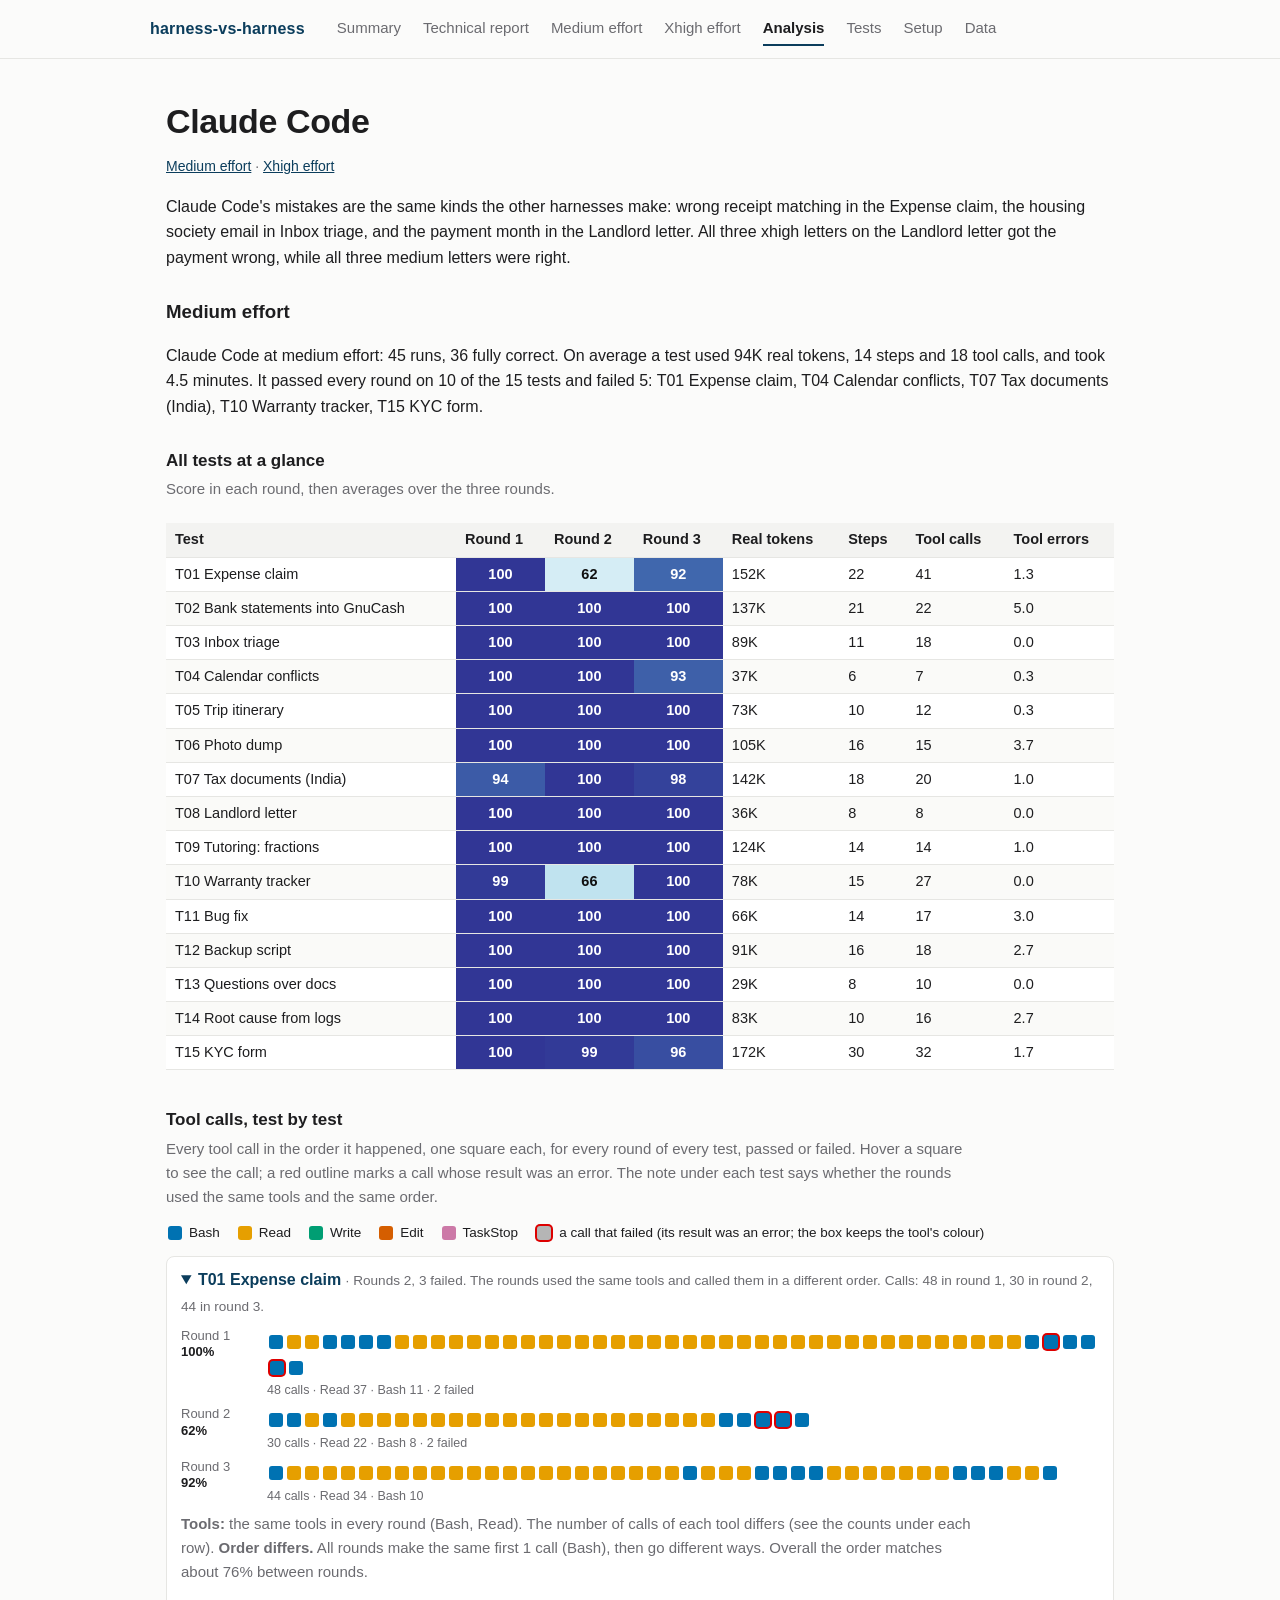
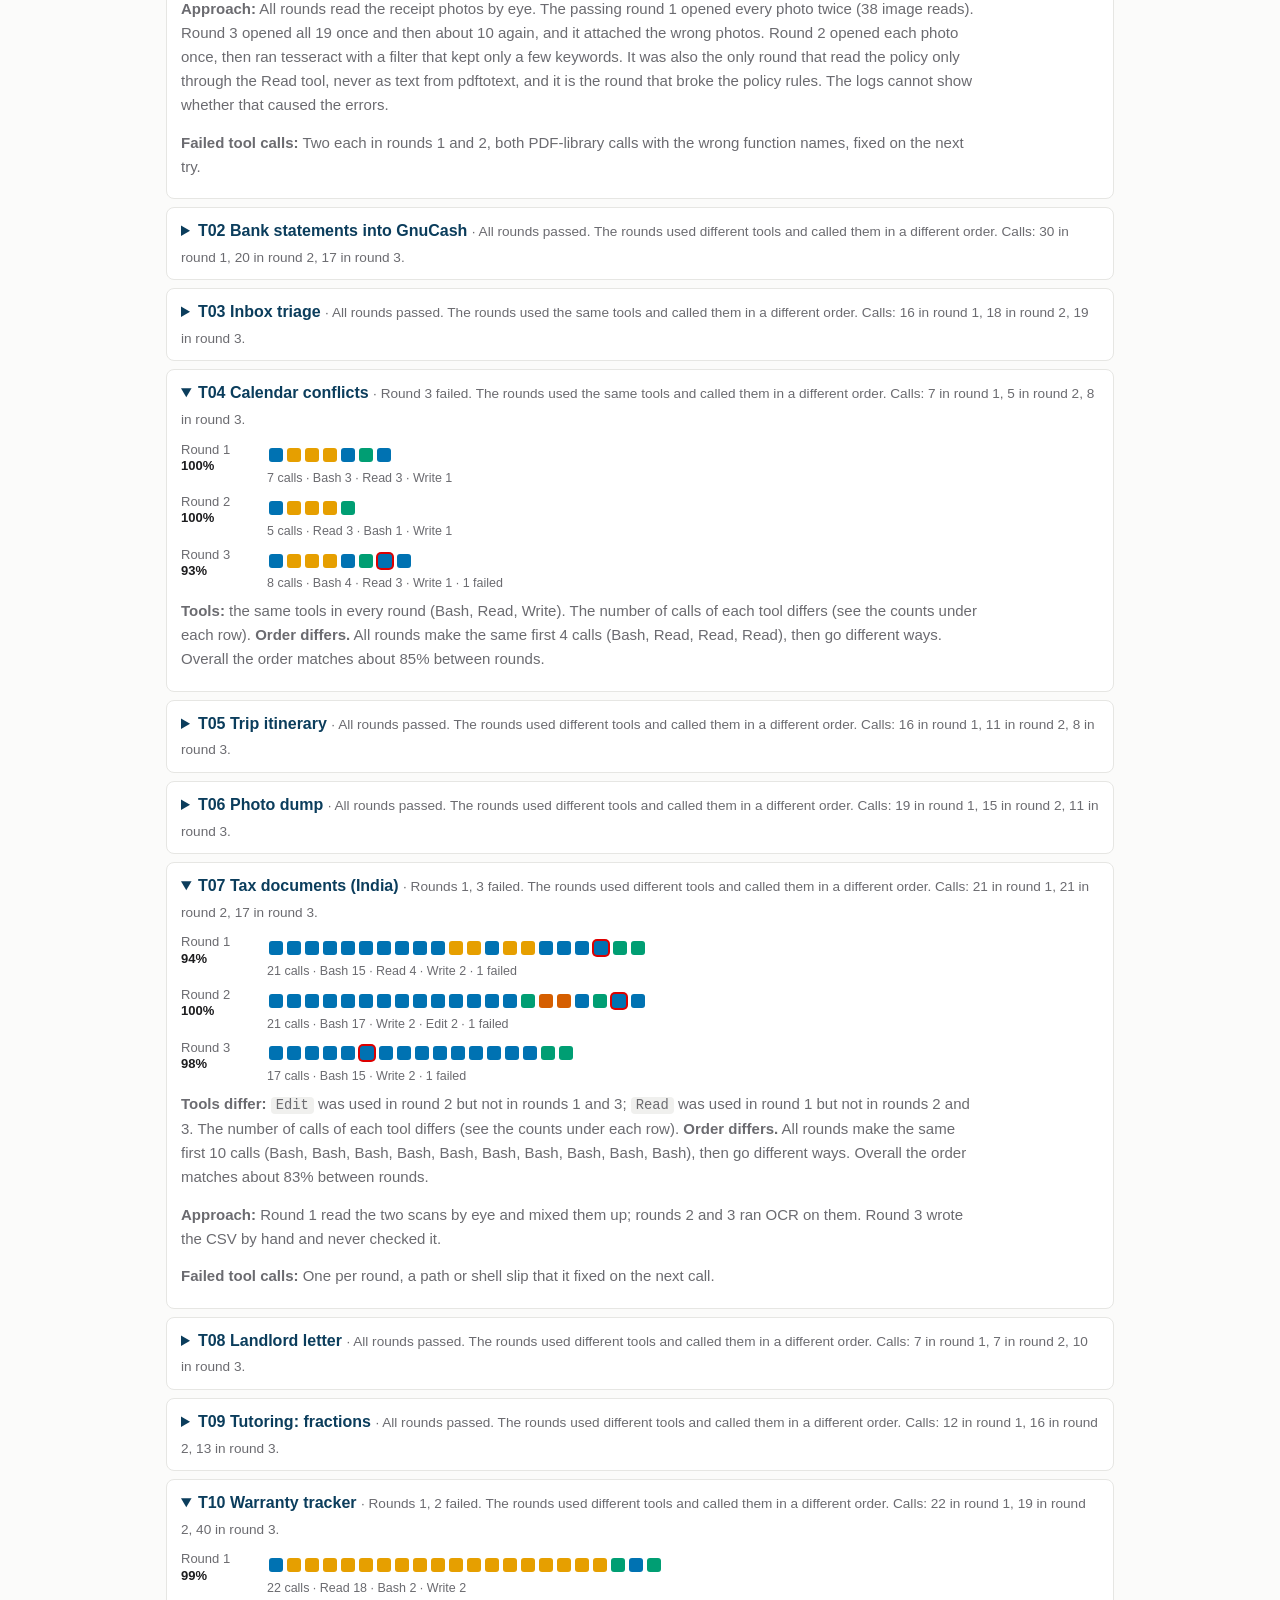
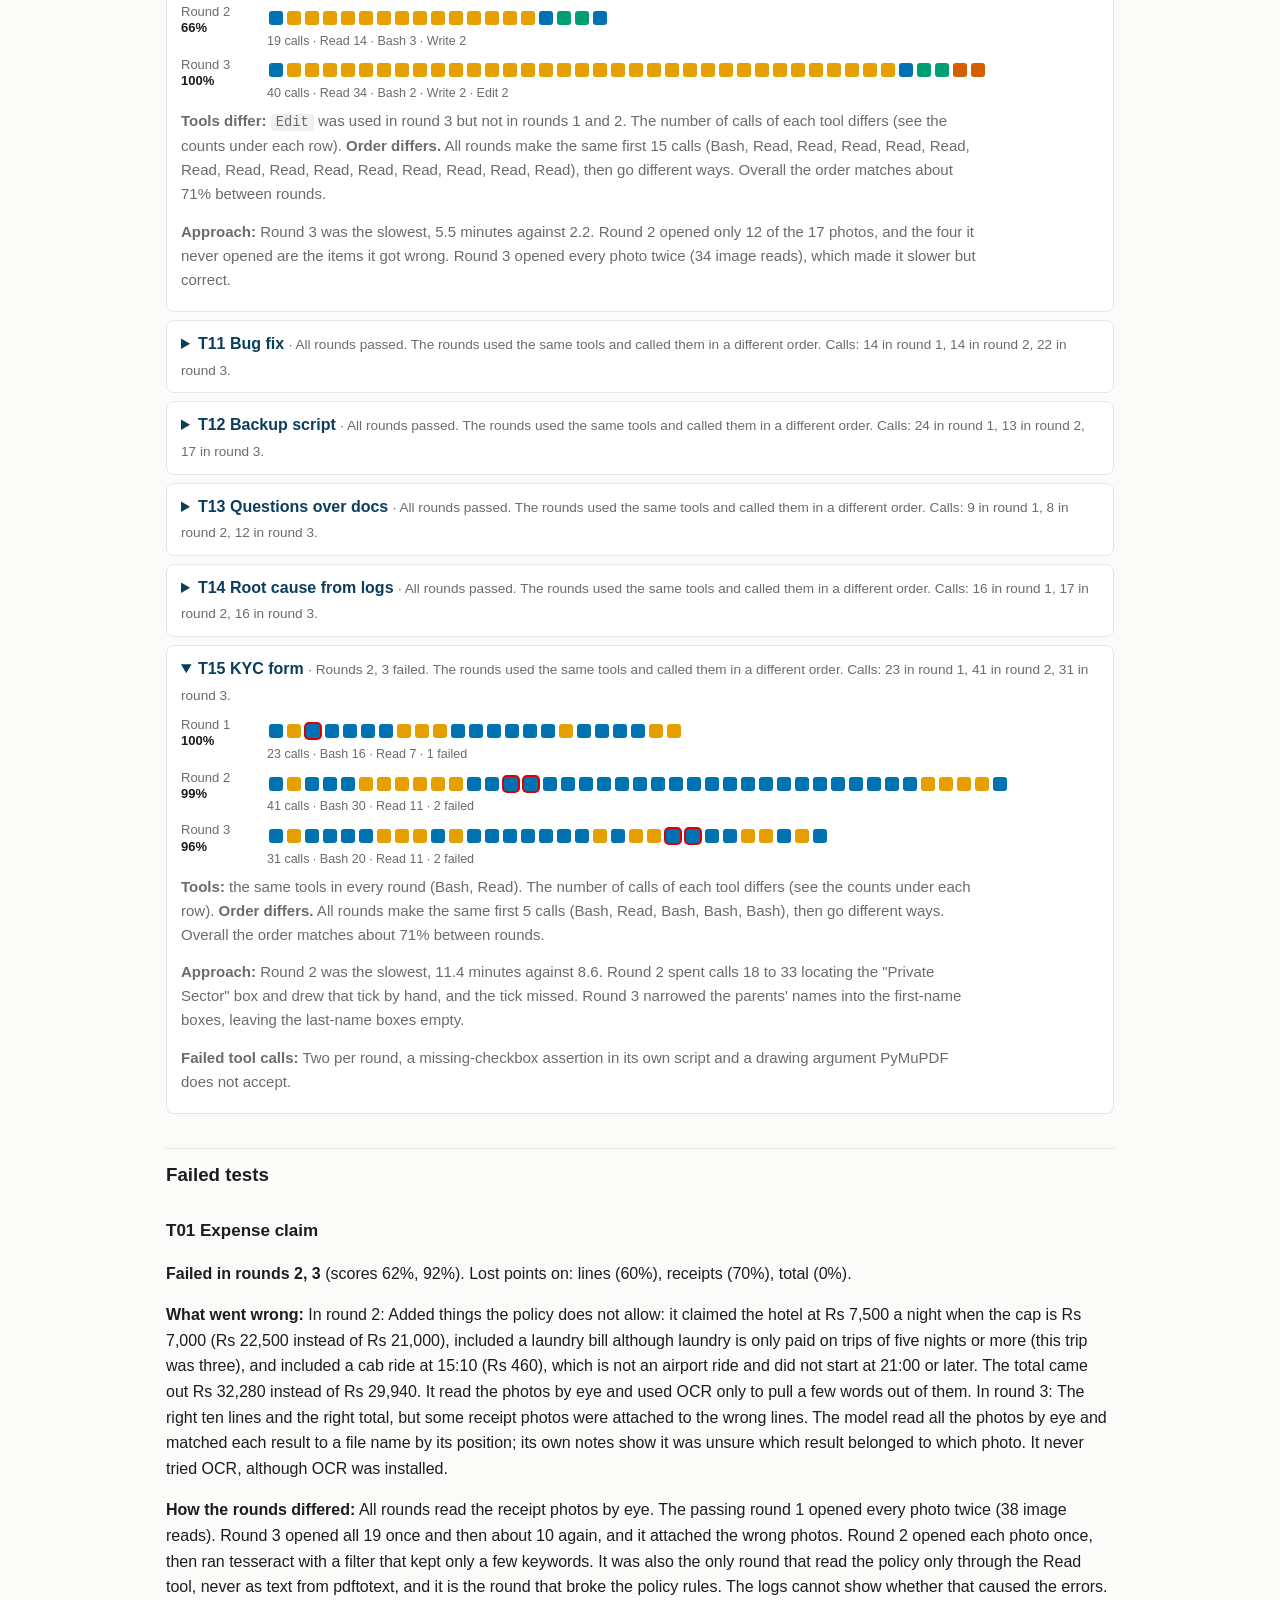
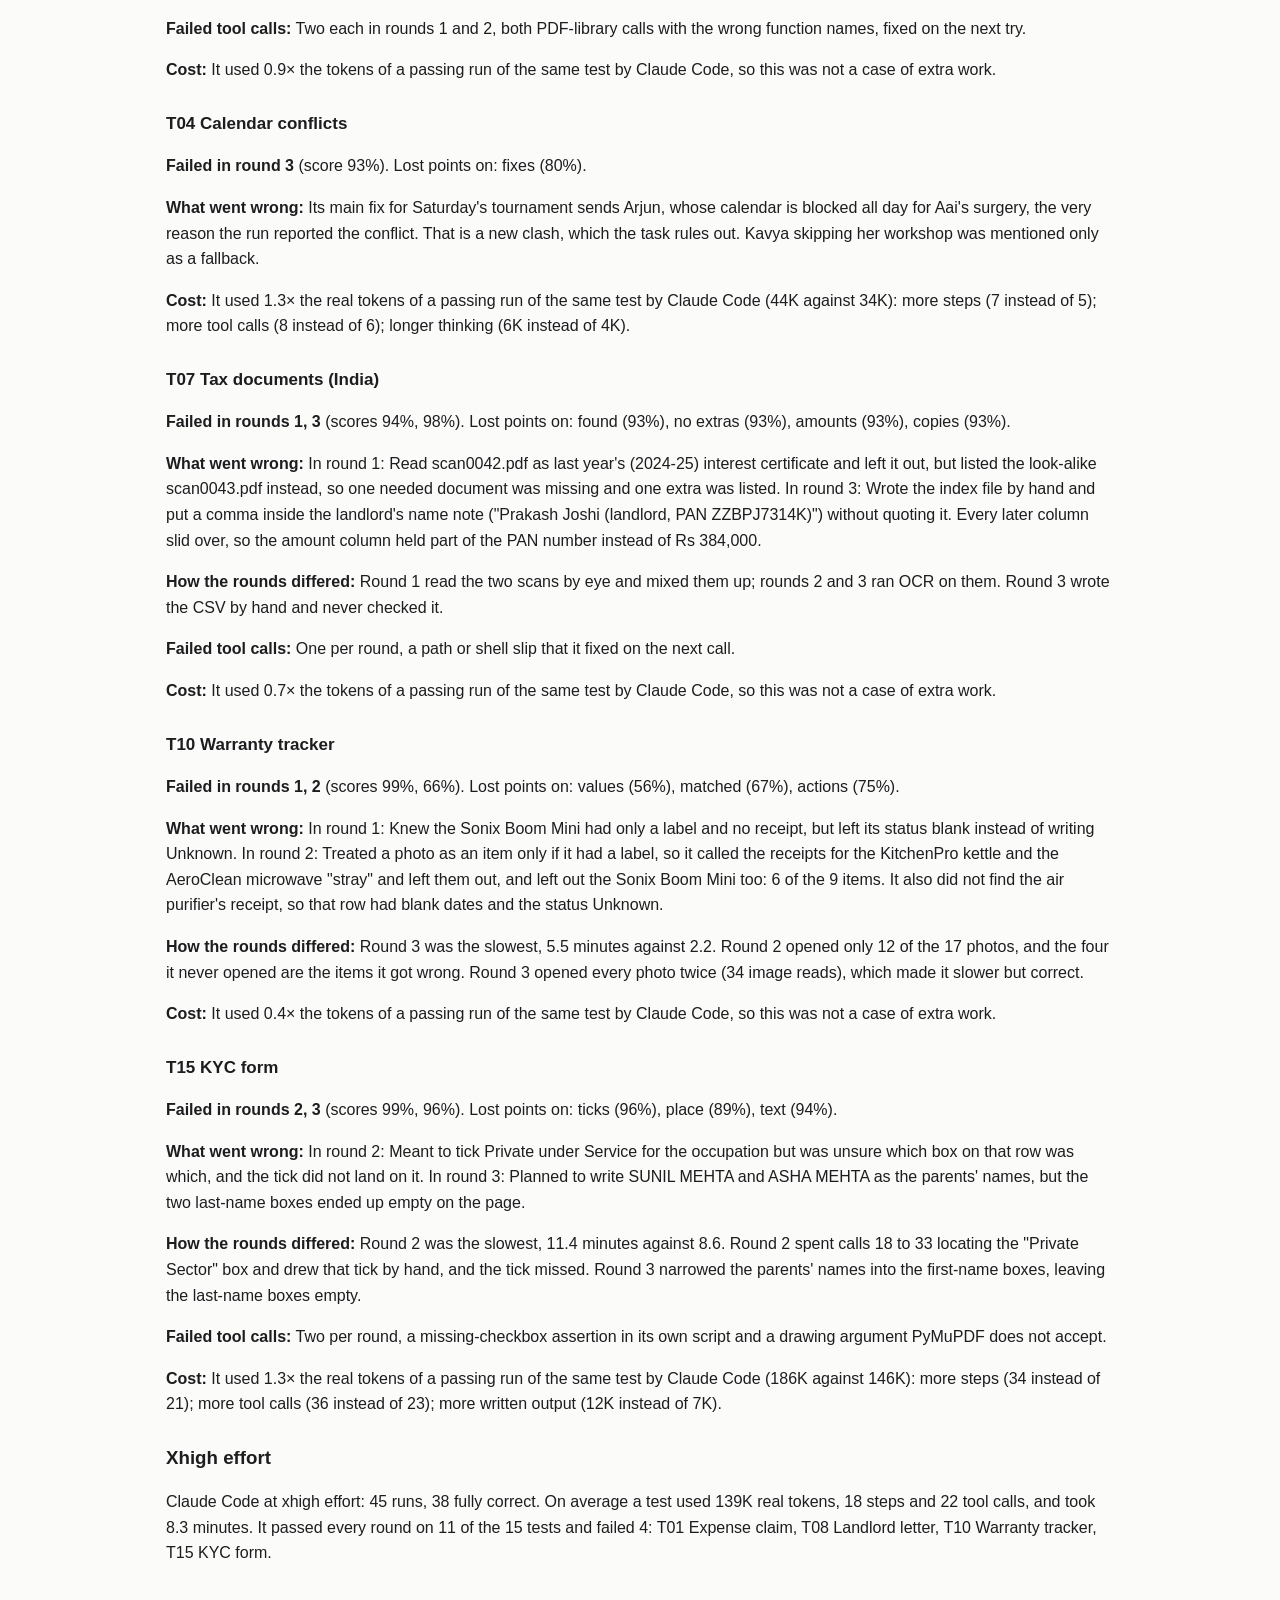
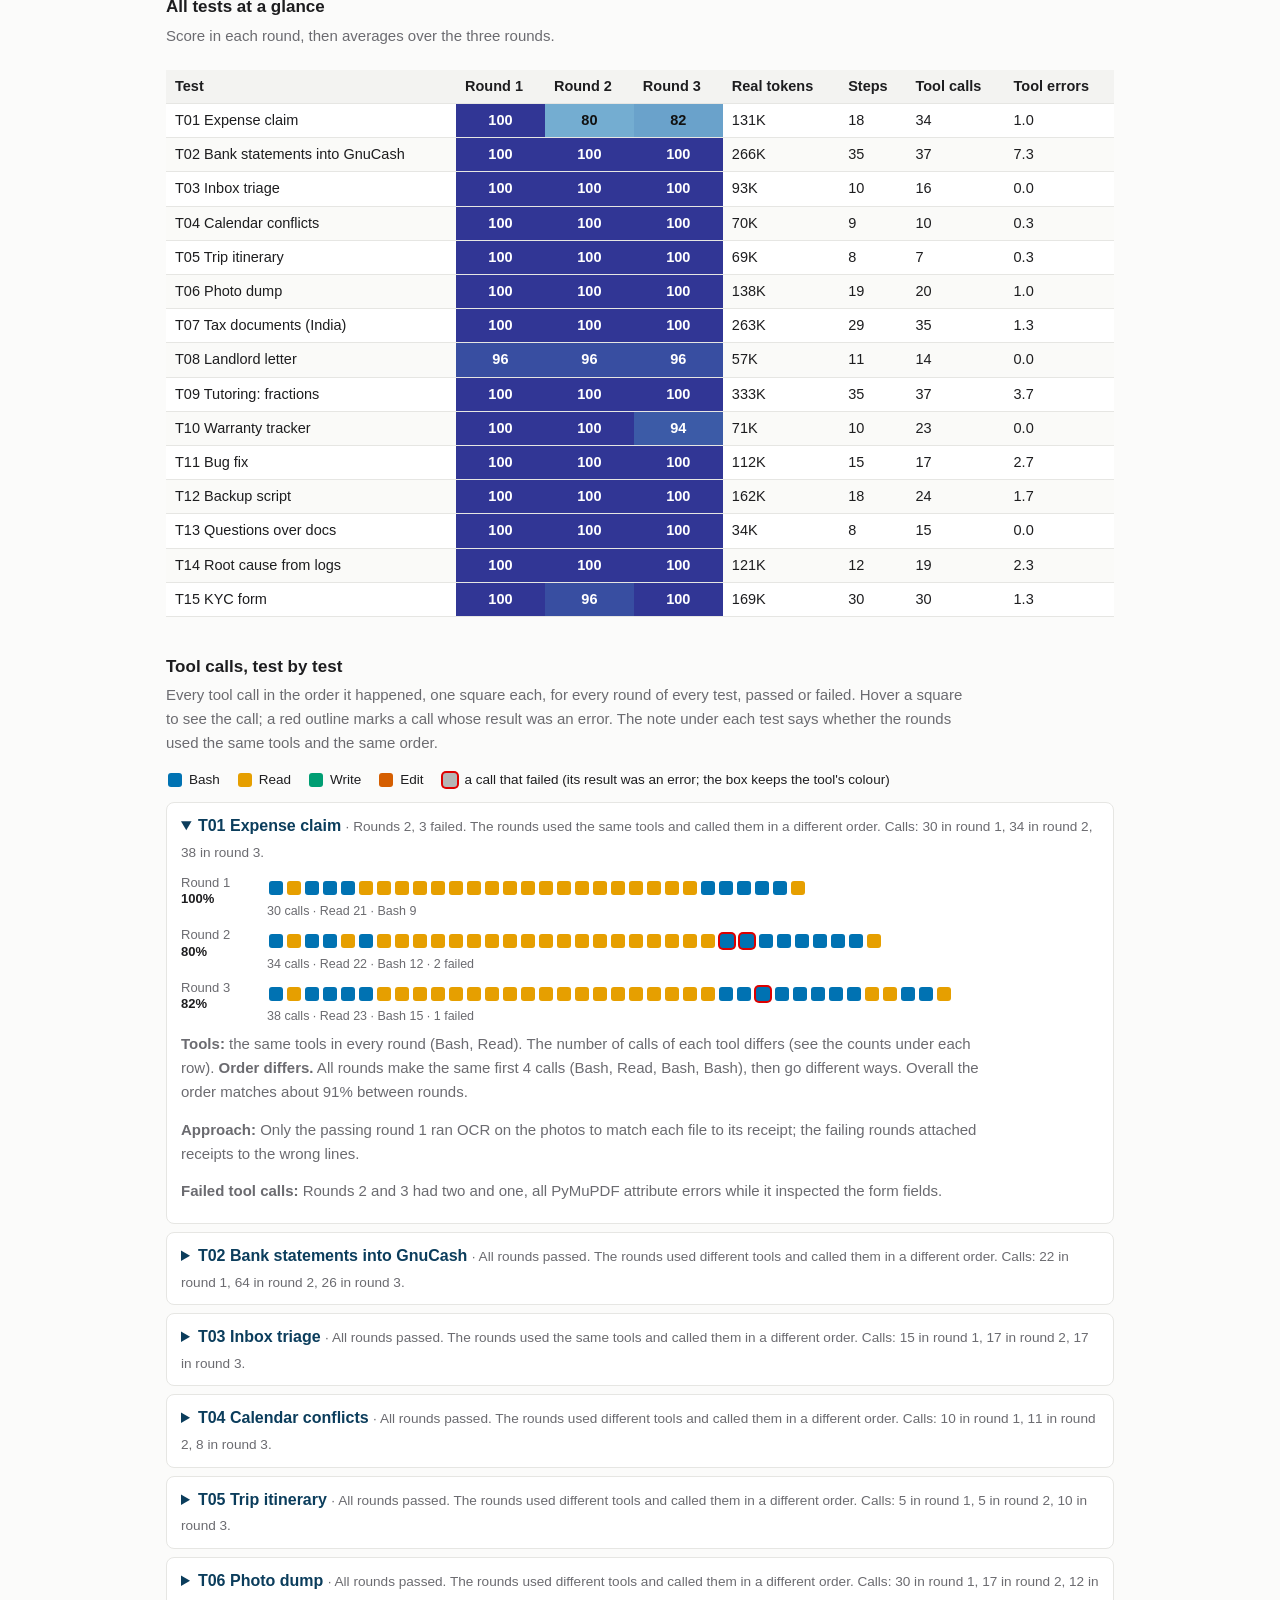
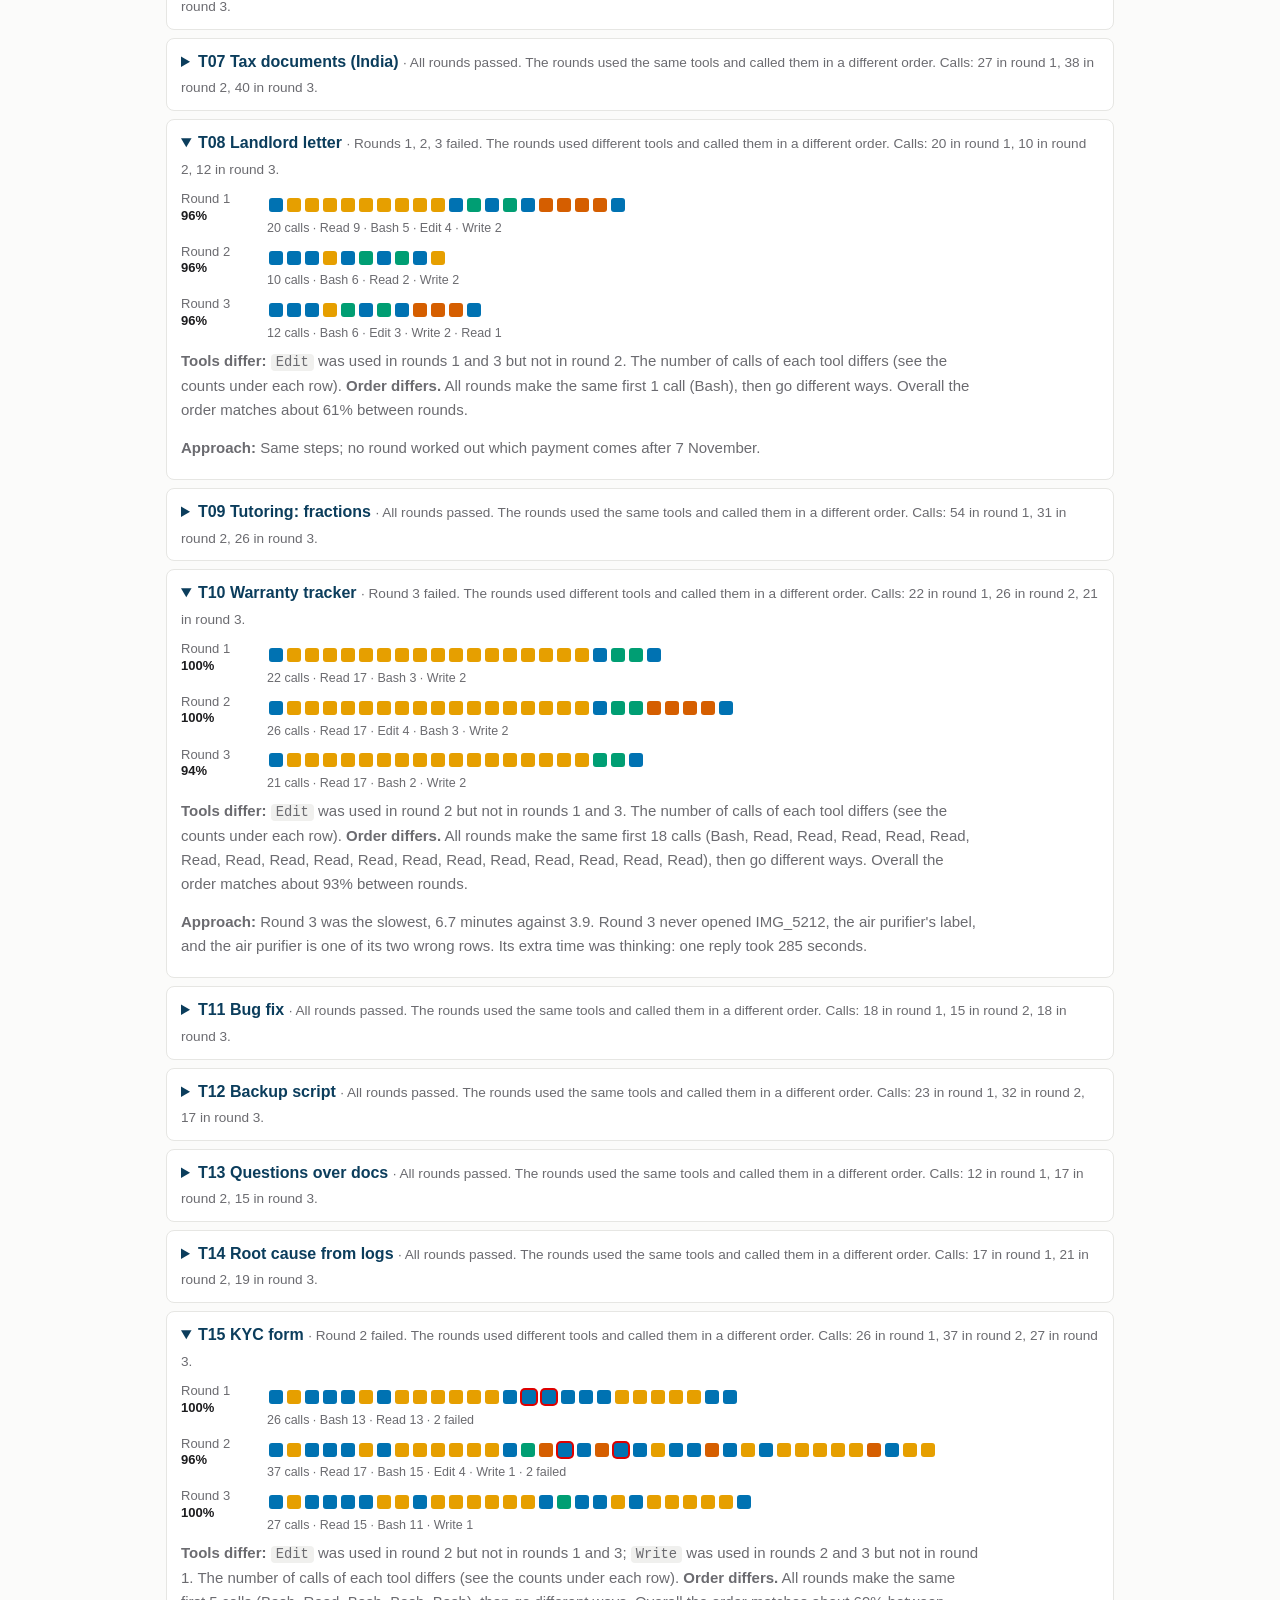
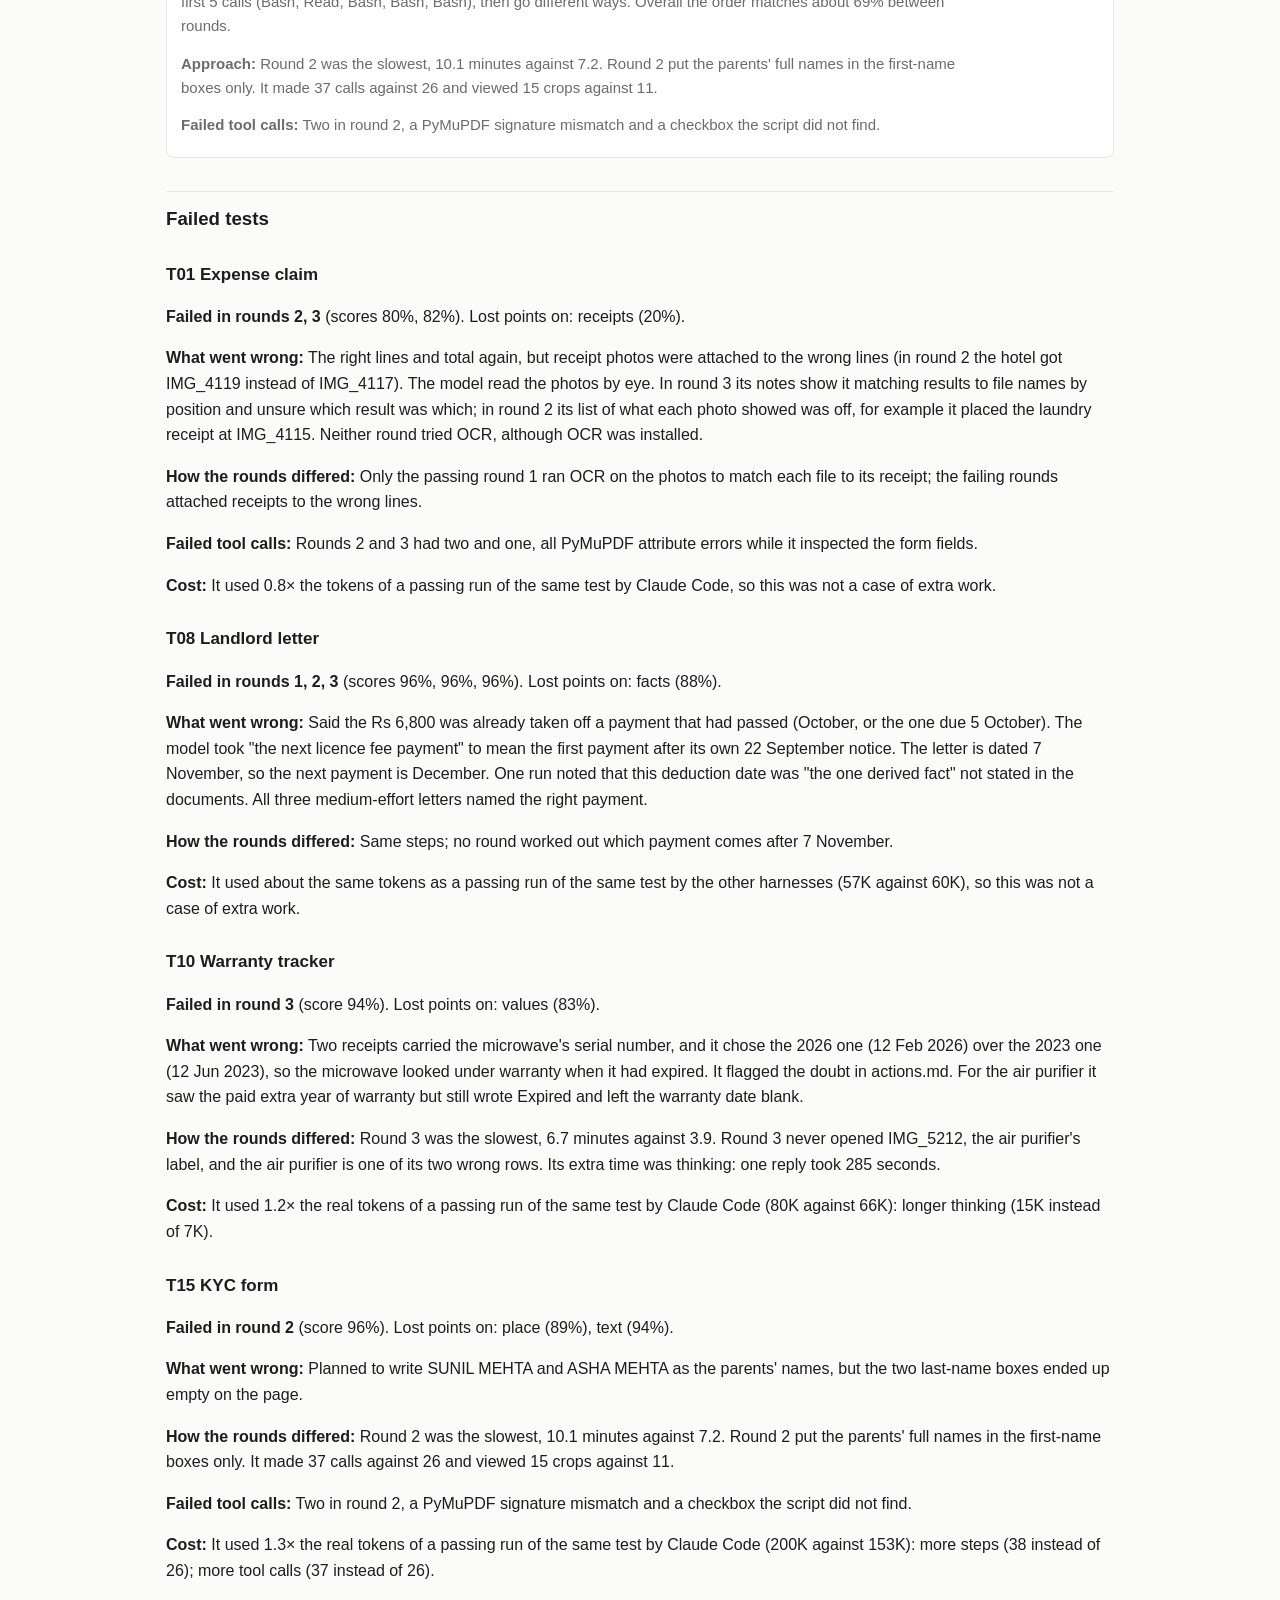
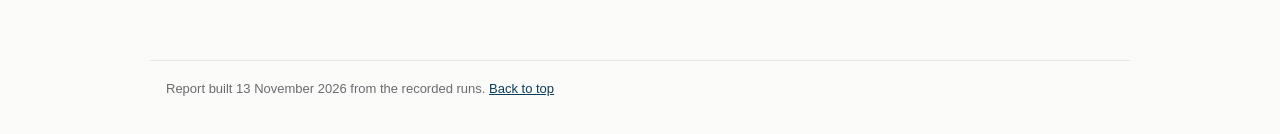
==== commit e972cd1f: "Rescore with corrected checkers (T02, T03, T04, T07, T08, T09, T12, T15); update report text to matc" ====
--- a/analysis-claude.html
+++ b/analysis-claude.html
@@ -1 +1 @@
-<!doctype html><html lang="en"><head><meta charset="utf-8"><meta name="viewport" content="width=device-width,initial-scale=1"><title>Claude Code: analysis</title><link rel="stylesheet" href="assets/style.css"></head><body><nav><span class="brand">harness-vs-harness</span><a href="index.html">Summary</a><a href="report.html">Technical report</a><a href="qwen3-8-flash-next-medium.html">Medium effort</a><a href="qwen3-8-flash-next-xhigh.html">Xhigh effort</a><a href="analysis.html" class=on>Analysis</a><a href="tests.html">Tests</a><a href="setup.html">Setup</a><a href="data.html">Data</a></nav><main><h1 id="top">Claude Code</h1><p class="toc"><a href="#claude-medium">Medium effort</a> · <a href="#claude-xhigh">Xhigh effort</a></p><p>Claude Code's mistakes are the same kinds the other harnesses make: wrong receipt matching in the Expense claim, the housing society email in Inbox triage, and the payment month in the Landlord letter. All three xhigh letters on the Landlord letter got the payment wrong, while all three medium letters were right.</p><h3 id="claude-medium">Medium effort</h3><p>Claude Code at medium effort: 45 runs, 35 fully correct. On average a test used 94K real tokens, 14 steps and 18 tool calls, and took 4.5 minutes. It passed every round on 10 of the 15 tests and failed 5: T01 Expense claim, T03 Inbox triage, T07 Tax documents (India), T10 Warranty tracker, T15 KYC form.</p><h4>All tests at a glance</h4><p class="how">Score in each round, then averages over the three rounds.</p><div class="scroll"><table class="data glance"><thead><tr><th>Test</th><th>Round 1</th><th>Round 2</th><th>Round 3</th><th>Real tokens</th><th>Steps</th><th>Tool calls</th><th>Tool errors</th></tr></thead><tbody><tr><td>T01 Expense claim</td><td class="sc" style="background:rgb(49,54,149);color:#fff">100</td><td class="sc" style="background:rgb(213,237,245);color:#111">62</td><td class="sc" style="background:rgb(64,103,173);color:#fff">92</td><td>152K</td><td>22</td><td>41</td><td>1.3</td></tr><tr><td>T02 Bank statements into GnuCash</td><td class="sc" style="background:rgb(49,54,149);color:#fff">100</td><td class="sc" style="background:rgb(49,54,149);color:#fff">100</td><td class="sc" style="background:rgb(49,54,149);color:#fff">100</td><td>137K</td><td>21</td><td>22</td><td>5.0</td></tr><tr><td>T03 Inbox triage</td><td class="sc" style="background:rgb(49,54,149);color:#fff">100</td><td class="sc" style="background:rgb(50,58,151);color:#fff">99</td><td class="sc" style="background:rgb(50,58,151);color:#fff">99</td><td>89K</td><td>11</td><td>18</td><td>0.0</td></tr><tr><td>T04 Calendar conflicts</td><td class="sc" style="background:rgb(49,54,149);color:#fff">100</td><td class="sc" style="background:rgb(49,54,149);color:#fff">100</td><td class="sc" style="background:rgb(49,54,149);color:#fff">100</td><td>37K</td><td>6</td><td>7</td><td>0.3</td></tr><tr><td>T05 Trip itinerary</td><td class="sc" style="background:rgb(49,54,149);color:#fff">100</td><td class="sc" style="background:rgb(49,54,149);color:#fff">100</td><td class="sc" style="background:rgb(49,54,149);color:#fff">100</td><td>73K</td><td>10</td><td>12</td><td>0.3</td></tr><tr><td>T06 Photo dump</td><td class="sc" style="background:rgb(49,54,149);color:#fff">100</td><td class="sc" style="background:rgb(49,54,149);color:#fff">100</td><td class="sc" style="background:rgb(49,54,149);color:#fff">100</td><td>105K</td><td>16</td><td>15</td><td>3.7</td></tr><tr><td>T07 Tax documents (India)</td><td class="sc" style="background:rgb(60,91,167);color:#fff">94</td><td class="sc" style="background:rgb(49,54,149);color:#fff">100</td><td class="sc" style="background:rgb(52,66,155);color:#fff">98</td><td>142K</td><td>18</td><td>20</td><td>1.0</td></tr><tr><td>T08 Landlord letter</td><td class="sc" style="background:rgb(49,54,149);color:#fff">100</td><td class="sc" style="background:rgb(49,54,149);color:#fff">100</td><td class="sc" style="background:rgb(49,54,149);color:#fff">100</td><td>36K</td><td>8</td><td>8</td><td>0.0</td></tr><tr><td>T09 Tutoring: fractions</td><td class="sc" style="background:rgb(49,54,149);color:#fff">100</td><td class="sc" style="background:rgb(49,54,149);color:#fff">100</td><td class="sc" style="background:rgb(49,54,149);color:#fff">100</td><td>124K</td><td>14</td><td>14</td><td>1.0</td></tr><tr><td>T10 Warranty tracker</td><td class="sc" style="background:rgb(50,58,151);color:#fff">99</td><td class="sc" style="background:rgb(192,227,239);color:#111">66</td><td class="sc" style="background:rgb(49,54,149);color:#fff">100</td><td>78K</td><td>15</td><td>27</td><td>0.0</td></tr><tr><td>T11 Bug fix</td><td class="sc" style="background:rgb(49,54,149);color:#fff">100</td><td class="sc" style="background:rgb(49,54,149);color:#fff">100</td><td class="sc" style="background:rgb(49,54,149);color:#fff">100</td><td>66K</td><td>14</td><td>17</td><td>3.0</td></tr><tr><td>T12 Backup script</td><td class="sc" style="background:rgb(49,54,149);color:#fff">100</td><td class="sc" style="background:rgb(49,54,149);color:#fff">100</td><td class="sc" style="background:rgb(49,54,149);color:#fff">100</td><td>91K</td><td>16</td><td>18</td><td>2.7</td></tr><tr><td>T13 Questions over docs</td><td class="sc" style="background:rgb(49,54,149);color:#fff">100</td><td class="sc" style="background:rgb(49,54,149);color:#fff">100</td><td class="sc" style="background:rgb(49,54,149);color:#fff">100</td><td>29K</td><td>8</td><td>10</td><td>0.0</td></tr><tr><td>T14 Root cause from logs</td><td class="sc" style="background:rgb(49,54,149);color:#fff">100</td><td class="sc" style="background:rgb(49,54,149);color:#fff">100</td><td class="sc" style="background:rgb(49,54,149);color:#fff">100</td><td>83K</td><td>10</td><td>16</td><td>2.7</td></tr><tr><td>T15 KYC form</td><td class="sc" style="background:rgb(49,54,149);color:#fff">100</td><td class="sc" style="background:rgb(50,58,151);color:#fff">99</td><td class="sc" style="background:rgb(56,78,161);color:#fff">96</td><td>172K</td><td>30</td><td>32</td><td>1.7</td></tr></tbody></table></div><h4>Tool calls, test by test</h4><p class="how">Every tool call in the order it happened, one square each, for every round of every test, passed or failed. Hover a square to see the call; a red outline marks a call whose result was an error. The note under each test says whether the rounds used the same tools and the same order.</p><div class="legend"><span class="lg"><span class="tc" style="background:#0072B2"></span>Bash</span><span class="lg"><span class="tc" style="background:#E69F00"></span>Read</span><span class="lg"><span class="tc" style="background:#009E73"></span>Write</span><span class="lg"><span class="tc" style="background:#D55E00"></span>Edit</span><span class="lg"><span class="tc" style="background:#CC79A7"></span>TaskStop</span><span class="lg"><span class="tc err" style="background:#b5b5b5"></span>a call that failed (its result was an error; the box keeps the tool's colour)</span></div><details open><summary><b>T01 Expense claim</b> <span class="muted">· Rounds 2, 3 failed. The rounds used the same tools and called them in a different order. Calls: 48 in round 1, 30 in round 2, 44 in round 3.</span></summary><div class="strip"><div class="lab">Round 1<br><span class="sc2">100%</span></div><div class="sq"><span class="tc" style="background:#0072B2" title="Bash: find /home/arjun/task/input -type f | head -100; echo ---; ls /home/arjun/task"></span><span class="tc" style="background:#E69F00" title="Read: /home/arjun/task/input/trip_note.txt"></span><span class="tc" style="background:#E69F00" title="Read: /home/arjun/task/input/Travel_and_Expense_Policy_v3.2.pdf"></span><span class="tc" style="background:#0072B2" title="Bash: which pdftotext pdfinfo python3; python3 -c &quot;import pypdf&quot; 2&gt;&amp;1; python3 -c &quot;import fitz&quot; 2&gt;&amp;1 | head -1; pyth"></span><span class="tc" style="background:#0072B2" title="Bash: pdftotext -layout /home/arjun/task/input/Travel_and_Expense_Policy_v3.2.pdf - ; echo ===FORM===; pdftotext -la"></span><span class="tc" style="background:#0072B2" title="Bash: python3 - &lt;&lt;&#x27;EOF&#x27; import pymupdf doc = pymupdf.open(&#x27;input/Expense_Claim_Form_EC-1.pdf&#x27;) page = doc[0] for w i"></span><span class="tc" style="background:#0072B2" title="Bash: cd /home/arjun/task/input/receipts &amp;&amp; identify -format &quot;%f %wx%h\n&quot; *.jpg 2&gt;/dev/null || file *.jpg | head -20"></span><span class="tc" style="background:#E69F00" title="Read: /home/arjun/task/input/receipts/IMG_4101.jpg"></span><span class="tc" style="background:#E69F00" title="Read: /home/arjun/task/input/receipts/IMG_4102.jpg"></span><span class="tc" style="background:#E69F00" title="Read: /home/arjun/task/input/receipts/IMG_4103.jpg"></span><span class="tc" style="background:#E69F00" title="Read: /home/arjun/task/input/receipts/IMG_4104.jpg"></span><span class="tc" style="background:#E69F00" title="Read: /home/arjun/task/input/receipts/IMG_4105.jpg"></span><span class="tc" style="background:#E69F00" title="Read: /home/arjun/task/input/receipts/IMG_4106.jpg"></span><span class="tc" style="background:#E69F00" title="Read: /home/arjun/task/input/receipts/IMG_4107.jpg"></span><span class="tc" style="background:#E69F00" title="Read: /home/arjun/task/input/receipts/IMG_4108.jpg"></span><span class="tc" style="background:#E69F00" title="Read: /home/arjun/task/input/receipts/IMG_4109.jpg"></span><span class="tc" style="background:#E69F00" title="Read: /home/arjun/task/input/receipts/IMG_4110.jpg"></span><span class="tc" style="background:#E69F00" title="Read: /home/arjun/task/input/receipts/IMG_4111.jpg"></span><span class="tc" style="background:#E69F00" title="Read: /home/arjun/task/input/receipts/IMG_4112.jpg"></span><span class="tc" style="background:#E69F00" title="Read: /home/arjun/task/input/receipts/IMG_4113.jpg"></span><span class="tc" style="background:#E69F00" title="Read: /home/arjun/task/input/receipts/IMG_4114.jpg"></span><span class="tc" style="background:#E69F00" title="Read: /home/arjun/task/input/receipts/IMG_4115.jpg"></span><span class="tc" style="background:#E69F00" title="Read: /home/arjun/task/input/receipts/IMG_4116.jpg"></span><span class="tc" style="background:#E69F00" title="Read: /home/arjun/task/input/receipts/IMG_4117.jpg"></span><span class="tc" style="background:#E69F00" title="Read: /home/arjun/task/input/receipts/IMG_4118.jpg"></span><span class="tc" style="background:#E69F00" title="Read: /home/arjun/task/input/receipts/IMG_4119.jpg"></span><span class="tc" style="background:#E69F00" title="Read: /home/arjun/task/input/receipts/IMG_4108.jpg"></span><span class="tc" style="background:#E69F00" title="Read: /home/arjun/task/input/receipts/IMG_4109.jpg"></span><span class="tc" style="background:#E69F00" title="Read: /home/arjun/task/input/receipts/IMG_4107.jpg"></span><span class="tc" style="background:#E69F00" title="Read: /home/arjun/task/input/receipts/IMG_4110.jpg"></span><span class="tc" style="background:#E69F00" title="Read: /home/arjun/task/input/receipts/IMG_4111.jpg"></span><span class="tc" style="background:#E69F00" title="Read: /home/arjun/task/input/receipts/IMG_4112.jpg"></span><span class="tc" style="background:#E69F00" title="Read: /home/arjun/task/input/receipts/IMG_4113.jpg"></span><span class="tc" style="background:#E69F00" title="Read: /home/arjun/task/input/receipts/IMG_4114.jpg"></span><span class="tc" style="background:#E69F00" title="Read: /home/arjun/task/input/receipts/IMG_4115.jpg"></span><span class="tc" style="background:#E69F00" title="Read: /home/arjun/task/input/receipts/IMG_4116.jpg"></span><span class="tc" style="background:#E69F00" title="Read: /home/arjun/task/input/receipts/IMG_4117.jpg"></span><span class="tc" style="background:#E69F00" title="Read: /home/arjun/task/input/receipts/IMG_4118.jpg"></span><span class="tc" style="background:#E69F00" title="Read: /home/arjun/task/input/receipts/IMG_4119.jpg"></span><span class="tc" style="background:#E69F00" title="Read: /home/arjun/task/input/receipts/IMG_4101.jpg"></span><span class="tc" style="background:#E69F00" title="Read: /home/arjun/task/input/receipts/IMG_4102.jpg"></span><span class="tc" style="background:#E69F00" title="Read: /home/arjun/task/input/receipts/IMG_4103.jpg"></span><span class="tc" style="background:#0072B2" title="Bash: python3 - &lt;&lt;&#x27;EOF&#x27; import pymupdf doc = pymupdf.open(&#x27;/home/arjun/task/input/Expense_Claim_Form_EC-1.pdf&#x27;) page"></span><span class="tc err" style="background:#0072B2" title="Bash: mkdir -p /home/arjun/task/output &amp;&amp; python3 - &lt;&lt;&#x27;EOF&#x27; import pymupdf SRC=&#x27;/home/arjun/task/input/Expense_Claim (failed)"></span><span class="tc" style="background:#0072B2" title="Bash: python3 - &lt;&lt;&#x27;EOF&#x27; import pymupdf SRC=&#x27;/home/arjun/task/input/Expense_Claim_Form_EC-1.pdf&#x27; DST=&#x27;/home/arjun/tas"></span><span class="tc" style="background:#0072B2" title="Bash: python3 - &lt;&lt;&#x27;EOF&#x27; import pymupdf d = pymupdf.open(&#x27;/home/arjun/task/output/Expense_Claim_EC-1_filled.pdf&#x27;) for"></span><span class="tc err" style="background:#0072B2" title="Bash: python3 - &lt;&lt;&#x27;EOF&#x27; import pymupdf DST=&#x27;/home/arjun/task/output/Expense_Claim_EC-1_filled.pdf&#x27; d = pymupdf.open( (failed)"></span><span class="tc" style="background:#0072B2" title="Bash: python3 - &lt;&lt;&#x27;EOF&#x27; import pymupdf, os, shutil DST=&#x27;/home/arjun/task/output/Expense_Claim_EC-1_filled.pdf&#x27; d = p"></span><div class="cn">48 calls · Read 37 · Bash 11 · 2 failed</div></div></div><div class="strip"><div class="lab">Round 2<br><span class="sc2">62%</span></div><div class="sq"><span class="tc" style="background:#0072B2" title="Bash: find /home/arjun/task/input -type f | head -50; echo ---; cat /home/arjun/task/input/trip_note.txt"></span><span class="tc" style="background:#0072B2" title="Bash: which pdftk qpdf pdftotext python3; python3 -c &quot;import pypdf; print(&#x27;pypdf&#x27;, pypdf.__version__)&quot; 2&gt;&amp;1; python3"></span><span class="tc" style="background:#E69F00" title="Read: /home/arjun/task/input/Travel_and_Expense_Policy_v3.2.pdf"></span><span class="tc" style="background:#0072B2" title="Bash: python3 - &lt;&lt;&#x27;EOF&#x27; import pypdf r = pypdf.PdfReader(&#x27;input/Expense_Claim_Form_EC-1.pdf&#x27;) f = r.get_fields() for"></span><span class="tc" style="background:#E69F00" title="Read: /home/arjun/task/input/receipts/IMG_4101.jpg"></span><span class="tc" style="background:#E69F00" title="Read: /home/arjun/task/input/receipts/IMG_4102.jpg"></span><span class="tc" style="background:#E69F00" title="Read: /home/arjun/task/input/receipts/IMG_4103.jpg"></span><span class="tc" style="background:#E69F00" title="Read: /home/arjun/task/input/receipts/IMG_4104.jpg"></span><span class="tc" style="background:#E69F00" title="Read: /home/arjun/task/input/receipts/IMG_4105.jpg"></span><span class="tc" style="background:#E69F00" title="Read: /home/arjun/task/input/receipts/IMG_4106.jpg"></span><span class="tc" style="background:#E69F00" title="Read: /home/arjun/task/input/receipts/IMG_4107.jpg"></span><span class="tc" style="background:#E69F00" title="Read: /home/arjun/task/input/receipts/IMG_4101.jpg"></span><span class="tc" style="background:#E69F00" title="Read: /home/arjun/task/input/receipts/IMG_4108.jpg"></span><span class="tc" style="background:#E69F00" title="Read: /home/arjun/task/input/receipts/IMG_4109.jpg"></span><span class="tc" style="background:#E69F00" title="Read: /home/arjun/task/input/receipts/IMG_4110.jpg"></span><span class="tc" style="background:#E69F00" title="Read: /home/arjun/task/input/receipts/IMG_4111.jpg"></span><span class="tc" style="background:#E69F00" title="Read: /home/arjun/task/input/receipts/IMG_4112.jpg"></span><span class="tc" style="background:#E69F00" title="Read: /home/arjun/task/input/receipts/IMG_4113.jpg"></span><span class="tc" style="background:#E69F00" title="Read: /home/arjun/task/input/receipts/IMG_4114.jpg"></span><span class="tc" style="background:#E69F00" title="Read: /home/arjun/task/input/receipts/IMG_4113.jpg"></span><span class="tc" style="background:#E69F00" title="Read: /home/arjun/task/input/receipts/IMG_4115.jpg"></span><span class="tc" style="background:#E69F00" title="Read: /home/arjun/task/input/receipts/IMG_4116.jpg"></span><span class="tc" style="background:#E69F00" title="Read: /home/arjun/task/input/receipts/IMG_4117.jpg"></span><span class="tc" style="background:#E69F00" title="Read: /home/arjun/task/input/receipts/IMG_4118.jpg"></span><span class="tc" style="background:#E69F00" title="Read: /home/arjun/task/input/receipts/IMG_4119.jpg"></span><span class="tc" style="background:#0072B2" title="Bash: cd /home/arjun/task/input/receipts &amp;&amp; md5sum IMG_*.jpg | sort; which tesseract; python3 -c &quot;import pytesseract"></span><span class="tc" style="background:#0072B2" title="Bash: for f in IMG_*.jpg; do echo &quot;== $f&quot;; tesseract &quot;$f&quot; - 2&gt;/dev/null | grep -Ei &#x27;receipt no|bill no|invoice no|pn"></span><span class="tc err" style="background:#0072B2" title="Bash: cd /home/arjun/task &amp;&amp; mkdir -p output &amp;&amp; python3 - &lt;&lt;&#x27;EOF&#x27; import pypdf r = pypdf.PdfReader(&#x27;input/Expense_Cl (failed)"></span><span class="tc err" style="background:#0072B2" title="Bash: python3 - &lt;&lt;&#x27;EOF&#x27; import pypdf r = pypdf.PdfReader(&#x27;output/Expense_Claim_EC-1_filled.pdf&#x27;) f = r.get_fields()  (failed)"></span><span class="tc" style="background:#0072B2" title="Bash: python3 - &lt;&lt;&#x27;EOF&#x27; import pypdf r = pypdf.PdfReader(&#x27;/home/arjun/task/output/Expense_Claim_EC-1_filled.pdf&#x27;) f "></span><div class="cn">30 calls · Read 22 · Bash 8 · 2 failed</div></div></div><div class="strip"><div class="lab">Round 3<br><span class="sc2">92%</span></div><div class="sq"><span class="tc" style="background:#0072B2" title="Bash: find /home/arjun/task/input -type f | head -50 &amp;&amp; echo --- &amp;&amp; cat /home/arjun/task/input/trip_note.txt"></span><span class="tc" style="background:#E69F00" title="Read: /home/arjun/task/input/Travel_and_Expense_Policy_v3.2.pdf"></span><span class="tc" style="background:#E69F00" title="Read: /home/arjun/task/input/Expense_Claim_Form_EC-1.pdf"></span><span class="tc" style="background:#E69F00" title="Read: /home/arjun/task/input/receipts/IMG_4101.jpg"></span><span class="tc" style="background:#E69F00" title="Read: /home/arjun/task/input/receipts/IMG_4102.jpg"></span><span class="tc" style="background:#E69F00" title="Read: /home/arjun/task/input/receipts/IMG_4103.jpg"></span><span class="tc" style="background:#E69F00" title="Read: /home/arjun/task/input/receipts/IMG_4104.jpg"></span><span class="tc" style="background:#E69F00" title="Read: /home/arjun/task/input/receipts/IMG_4105.jpg"></span><span class="tc" style="background:#E69F00" title="Read: /home/arjun/task/input/receipts/IMG_4106.jpg"></span><span class="tc" style="background:#E69F00" title="Read: /home/arjun/task/input/receipts/IMG_4107.jpg"></span><span class="tc" style="background:#E69F00" title="Read: /home/arjun/task/input/receipts/IMG_4108.jpg"></span><span class="tc" style="background:#E69F00" title="Read: /home/arjun/task/input/receipts/IMG_4109.jpg"></span><span class="tc" style="background:#E69F00" title="Read: /home/arjun/task/input/receipts/IMG_4110.jpg"></span><span class="tc" style="background:#E69F00" title="Read: /home/arjun/task/input/receipts/IMG_4101.jpg"></span><span class="tc" style="background:#E69F00" title="Read: /home/arjun/task/input/receipts/IMG_4111.jpg"></span><span class="tc" style="background:#E69F00" title="Read: /home/arjun/task/input/receipts/IMG_4112.jpg"></span><span class="tc" style="background:#E69F00" title="Read: /home/arjun/task/input/receipts/IMG_4113.jpg"></span><span class="tc" style="background:#E69F00" title="Read: /home/arjun/task/input/receipts/IMG_4114.jpg"></span><span class="tc" style="background:#E69F00" title="Read: /home/arjun/task/input/receipts/IMG_4115.jpg"></span><span class="tc" style="background:#E69F00" title="Read: /home/arjun/task/input/receipts/IMG_4116.jpg"></span><span class="tc" style="background:#E69F00" title="Read: /home/arjun/task/input/receipts/IMG_4117.jpg"></span><span class="tc" style="background:#E69F00" title="Read: /home/arjun/task/input/receipts/IMG_4118.jpg"></span><span class="tc" style="background:#E69F00" title="Read: /home/arjun/task/input/receipts/IMG_4119.jpg"></span><span class="tc" style="background:#0072B2" title="Bash: cd /home/arjun/task/input/receipts &amp;&amp; file IMG_4101.jpg IMG_4111.jpg IMG_4116.jpg &amp;&amp; ls -la"></span><span class="tc" style="background:#E69F00" title="Read: /home/arjun/task/input/receipts/IMG_4101.jpg"></span><span class="tc" style="background:#E69F00" title="Read: /home/arjun/task/input/receipts/IMG_4111.jpg"></span><span class="tc" style="background:#E69F00" title="Read: /home/arjun/task/input/receipts/IMG_4116.jpg"></span><span class="tc" style="background:#0072B2" title="Bash: cd /home/arjun/task/input &amp;&amp; which pdftotext python3; python3 -c &quot;import pypdf&quot; 2&gt;&amp;1; python3 -c &quot;import fitz&quot;"></span><span class="tc" style="background:#0072B2" title="Bash: cd /home/arjun/task/input &amp;&amp; pdftotext -layout Travel_and_Expense_Policy_v3.2.pdf -"></span><span class="tc" style="background:#0072B2" title="Bash: cd /home/arjun/task/input &amp;&amp; python3 -I -c &quot; import pypdf r = pypdf.PdfReader(&#x27;Expense_Claim_Form_EC-1.pdf&#x27;) f"></span><span class="tc" style="background:#0072B2" title="Bash: pdftotext -layout Expense_Claim_Form_EC-1.pdf - ; mkdir -p /home/arjun/task/output"></span><span class="tc" style="background:#E69F00" title="Read: /home/arjun/task/input/receipts/IMG_4112.jpg"></span><span class="tc" style="background:#E69F00" title="Read: /home/arjun/task/input/receipts/IMG_4117.jpg"></span><span class="tc" style="background:#E69F00" title="Read: /home/arjun/task/input/receipts/IMG_4118.jpg"></span><span class="tc" style="background:#E69F00" title="Read: /home/arjun/task/input/receipts/IMG_4119.jpg"></span><span class="tc" style="background:#E69F00" title="Read: /home/arjun/task/input/receipts/IMG_4113.jpg"></span><span class="tc" style="background:#E69F00" title="Read: /home/arjun/task/input/receipts/IMG_4114.jpg"></span><span class="tc" style="background:#E69F00" title="Read: /home/arjun/task/input/receipts/IMG_4115.jpg"></span><span class="tc" style="background:#0072B2" title="Bash: python3 -I - &lt;&lt;&#x27;EOF&#x27; import pypdf r = pypdf.PdfReader(&#x27;/home/arjun/task/input/Expense_Claim_Form_EC-1.pdf&#x27;) w "></span><span class="tc" style="background:#0072B2" title="Bash: cd /home/arjun/task/output &amp;&amp; python3 -I -c &quot; import pymupdf d = pymupdf.open(&#x27;Expense_Claim_EC-1_filled.pdf&#x27;)"></span><span class="tc" style="background:#0072B2" title="Bash: md5sum /home/arjun/task/input/receipts/*.jpg | sort"></span><span class="tc" style="background:#E69F00" title="Read: /home/arjun/task/input/receipts/IMG_4112.jpg"></span><span class="tc" style="background:#E69F00" title="Read: /home/arjun/task/output/check.png"></span><span class="tc" style="background:#0072B2" title="Bash: rm /home/arjun/task/output/check.png &amp;&amp; ls -la /home/arjun/task/output /home/arjun/task/input/Expense_Claim_Fo"></span><div class="cn">44 calls · Read 34 · Bash 10</div></div></div><p class="how"><b>Tools:</b> the same tools in every round (Bash, Read). The number of calls of each tool differs (see the counts under each row). <b>Order differs.</b> All rounds make the same first 1 call (Bash), then go different ways. Overall the order matches about 76% between rounds.</p></details><details><summary><b>T02 Bank statements into GnuCash</b> <span class="muted">· All rounds passed. The rounds used different tools and called them in a different order. Calls: 30 in round 1, 20 in round 2, 17 in round 3.</span></summary><div class="strip"><div class="lab">Round 1<br><span class="sc2">100%</span></div><div class="sq"><span class="tc" style="background:#0072B2" title="Bash: ls -la /home/arjun/task/input /home/arjun/task/input/statements /home/arjun/task/output 2&gt;&amp;1"></span><span class="tc" style="background:#0072B2" title="Bash: cp /home/arjun/task/input/Mehta_household.gnucash /home/arjun/task/output/Mehta_household.before.gnucash &amp;&amp; cp"></span><span class="tc" style="background:#0072B2" title="Bash: head -c 2000 /home/arjun/task/input/Mehta_household.gnucash"></span><span class="tc err" style="background:#0072B2" title="Bash: which gnucash; gnucash --version 2&gt;&amp;1 | head -2; python3 -c &quot;import sqlite3; print(&#x27;sqlite3 ok&#x27;)&quot; (failed)"></span><span class="tc err" style="background:#0072B2" title="Bash: cd /tmp &amp;&amp; gnucash --no-start-page --convert /home/arjun/task/work.gnucash --output /home/arjun/task/work.xml  (failed)"></span><span class="tc err" style="background:#0072B2" title="Bash: which xvfb-run Xvfb dbus-run-session; GNUCASH_DISABLE_WINDOWS=yes gnucash --version 2&gt;&amp;1 | head -2; gnucash -- (failed)"></span><span class="tc err" style="background:#0072B2" title="Bash: cd /home/arjun/task &amp;&amp; xvfb-run -a dbus-run-session gnucash --no-start-page --convert work.gnucash --output wo (failed)"></span><span class="tc" style="background:#0072B2" title="Bash: xvfb-run -a dbus-run-session gnucash --help 2&gt;&amp;1 | head -40"></span><span class="tc" style="background:#0072B2" title="Bash: xvfb-run -a dbus-run-session gnucash --help 2&gt;&amp;1 | sed -n &#x27;20,120p&#x27;"></span><span class="tc" style="background:#0072B2" title="Bash: xvfb-run -a dbus-run-session gnucash -v 2&gt;&amp;1 | grep -v AT-SPI; echo ---; dpkg -l gnucash 2&gt;/dev/null | tail -2"></span><span class="tc err" style="background:#0072B2" title="Bash: xvfb-run -a dbus-run-session gnucash --nofile --convert work.gnucash --output /home/arjun/task/work.xml 2&gt;&amp;1 | (failed)"></span><span class="tc err" style="background:#0072B2" title="Bash: ls /usr/lib/x86_64-linux-gnu/gnucash/ 2&gt;/dev/null | head -30; which gnc-cli gnc-fq-dump; python3 -c &quot;import gi (failed)"></span><span class="tc err" style="background:#0072B2" title="Bash: xvfb-run -a dbus-run-session gnucash --convert=work.gnucash --output=/home/arjun/task/work.xml 2&gt;&amp;1 | grep -vi (failed)"></span><span class="tc" style="background:#0072B2" title="Bash: xvfb-run -a dbus-run-session gnucash --help-all 2&gt;&amp;1 | grep -viE &#x27;at-spi|dbind&#x27;"></span><span class="tc" style="background:#0072B2" title="Bash: cat &gt; /tmp/t.scm &lt;&lt;&#x27;EOF&#x27; (use-modules (gnc)) (gnc:log-set-param-log-level &quot;warn&quot;) (display &quot;GUILE-OK\n&quot;) (disp"></span><span class="tc" style="background:#0072B2" title="Bash: grep -aviE &#x27;at-spi|dbind&#x27; /tmp/claude-1001/-home-arjun-task/9ce045aa-5f5f-418f-a4ce-b9eb99bb5cf7/tasks/b9w8p4n"></span><span class="tc" style="background:#CC79A7" title="TaskStop: {&quot;task_id&quot;: &quot;b9w8p4n1o&quot;}"></span><span class="tc" style="background:#0072B2" title="Bash: ls /usr/share/gnucash/scm/ 2&gt;/dev/null; pkill -f gnucash; sleep 1; pgrep -fa gnucash"></span><span class="tc err" style="background:#0072B2" title="Bash: cd /home/arjun/task/input/statements &amp;&amp; for f in *.pdf; do echo &quot;===== $f =====&quot;; pdftotext -layout &quot;$f&quot; - ; d (failed)"></span><span class="tc" style="background:#0072B2" title="Bash: python3 - &lt;&lt;&#x27;EOF&#x27; import sqlite3 db = sqlite3.connect(&#x27;work.gnucash&#x27;) for (name, sql) in db.execute(&quot;SELECT na"></span><span class="tc" style="background:#0072B2" title="Bash: ls -la /home/arjun/task/; pwd"></span><span class="tc" style="background:#0072B2" title="Bash: python3 - &lt;&lt;&#x27;EOF&#x27; import sqlite3 db = sqlite3.connect(&#x27;/home/arjun/task/work.gnucash&#x27;) print(&quot;TABLES:&quot;, [r[0] "></span><span class="tc" style="background:#0072B2" title="Bash: python3 - &lt;&lt;&#x27;EOF&#x27; import sqlite3 db = sqlite3.connect(&#x27;/home/arjun/task/work.gnucash&#x27;) db.row_factory = sqlite"></span><span class="tc" style="background:#0072B2" title="Bash: python3 - &lt;&lt;&#x27;EOF&#x27; &gt; /home/arjun/task/txns.txt import sqlite3 db = sqlite3.connect(&#x27;/home/arjun/task/work.gnuca"></span><span class="tc" style="background:#E69F00" title="Read: /home/arjun/task/txns.txt"></span><span class="tc" style="background:#0072B2" title="Bash: python3 - &lt;&lt;&#x27;EOF&#x27; import sqlite3 db = sqlite3.connect(&#x27;/home/arjun/task/work.gnucash&#x27;) accs = {r[0]:(r[1],r[2]"></span><span class="tc" style="background:#0072B2" title="Bash: python3 - &lt;&lt;&#x27;EOF&#x27; import sqlite3 db = sqlite3.connect(&#x27;/home/arjun/task/work.gnucash&#x27;) rows=list(db.execute(&quot;S"></span><span class="tc" style="background:#0072B2" title="Bash: python3 - &lt;&lt;&#x27;EOF&#x27; import sqlite3, uuid # account guids PEACOCK=&#x27;f11657b345634cdebd08900cd3ab8c4e&#x27; BANYAN=&#x27;9f15"></span><span class="tc" style="background:#0072B2" title="Bash: python3 - &lt;&lt;&#x27;EOF&#x27; import sqlite3 db=sqlite3.connect(&#x27;/home/arjun/task/work.gnucash&#x27;) def bal(agguid, cutoff): "></span><span class="tc" style="background:#0072B2" title="Bash: cp /home/arjun/task/work.gnucash /home/arjun/task/input/Mehta_household.gnucash &amp;&amp; rm /home/arjun/task/work.gn"></span><div class="cn">30 calls · Bash 28 · TaskStop 1 · Read 1 · 8 failed</div></div></div><div class="strip"><div class="lab">Round 2<br><span class="sc2">100%</span></div><div class="sq"><span class="tc" style="background:#0072B2" title="Bash: ls -la /home/arjun/task/input/ /home/arjun/task/input/statements/ 2&gt;/dev/null &amp;&amp; ls /home/arjun/task/output/ 2"></span><span class="tc" style="background:#0072B2" title="Bash: which pdftotext python3; python3 -c &quot;import lxml&quot; 2&gt;&amp;1; head -c 500 /home/arjun/task/input/Mehta_household.gnu"></span><span class="tc" style="background:#0072B2" title="Bash: cd /home/arjun/task/input/statements &amp;&amp; for f in *.pdf; do pdftotext -layout &quot;$f&quot; &quot;/tmp/${f%.pdf}.txt&quot;; done &amp;"></span><span class="tc" style="background:#0072B2" title="Bash: python3 - &lt;&lt;&#x27;EOF&#x27; import sqlite3 db = sqlite3.connect(&#x27;file:/home/arjun/task/input/Mehta_household.gnucash?mod"></span><span class="tc" style="background:#E69F00" title="Read: /tmp/PeacockBank_Statement_Oct2026.txt"></span><span class="tc" style="background:#E69F00" title="Read: /tmp/BanyanCard_Statement_15Oct2026.txt"></span><span class="tc" style="background:#E69F00" title="Read: /tmp/BanyanBank_AccountStatement_01Sep-31Oct2026.txt"></span><span class="tc err" style="background:#0072B2" title="Bash: python3 - &lt;&lt;&#x27;EOF&#x27; import sqlite3 db = sqlite3.connect(&#x27;file:/home/arjun/task/input/Mehta_household.gnucash?mod (failed)"></span><span class="tc" style="background:#0072B2" title="Bash: mkdir -p /home/arjun/task/output &amp;&amp; cp -p /home/arjun/task/input/Mehta_household.gnucash /home/arjun/task/outp"></span><span class="tc" style="background:#0072B2" title="Bash: python3 - &lt;&lt;&#x27;EOF&#x27; import sqlite3 db = sqlite3.connect(&#x27;file:/home/arjun/task/work.gnucash?mode=ro&#x27;, uri=True) "></span><span class="tc err" style="background:#0072B2" title="Bash: python3 - &lt;&lt;&#x27;EOF&#x27; import sqlite3 db = sqlite3.connect(&#x27;file:/home/arjun/task/work.gnucash?mode=ro&#x27;, uri=True)  (failed)"></span><span class="tc" style="background:#0072B2" title="Bash: python3 - &lt;&lt;&#x27;EOF&#x27; import sqlite3 db = sqlite3.connect(&#x27;file:/home/arjun/task/work.gnucash?mode=ro&#x27;, uri=True) "></span><span class="tc" style="background:#0072B2" title="Bash: python3 - &lt;&lt;&#x27;EOF&#x27; import sqlite3 db = sqlite3.connect(&#x27;file:/home/arjun/task/work.gnucash?mode=ro&#x27;, uri=True) "></span><span class="tc" style="background:#0072B2" title="Bash: python3 - &lt;&lt;&#x27;EOF&#x27; import sqlite3 db = sqlite3.connect(&#x27;file:/home/arjun/task/work.gnucash?mode=ro&#x27;, uri=True) "></span><span class="tc err" style="background:#0072B2" title="Bash: python3 - &lt;&lt;&#x27;EOF&#x27; import sqlite3, uuid db = sqlite3.connect(&#x27;/home/arjun/task/work.gnucash&#x27;) CUR=&#x27;b3afda608480 (failed)"></span><span class="tc" style="background:#0072B2" title="Bash: python3 - &lt;&lt;&#x27;EOF&#x27; import sqlite3, uuid db = sqlite3.connect(&#x27;/home/arjun/task/work.gnucash&#x27;) CUR=db.execute(&quot;S"></span><span class="tc err" style="background:#0072B2" title="Bash: python3 - &lt;&lt;&#x27;EOF&#x27; import sqlite3 db = sqlite3.connect(&#x27;/home/arjun/task/work.gnucash&#x27;) print(&quot;integrity:&quot;, db. (failed)"></span><span class="tc err" style="background:#0072B2" title="Bash: python3 -c &quot; import sqlite3 db = sqlite3.connect(&#x27;/home/arjun/task/work.gnucash&#x27;) db.isolation_level=None db.e (failed)"></span><span class="tc" style="background:#0072B2" title="Bash: cp -p /home/arjun/task/output/Mehta_household.before.gnucash /home/arjun/task/work.gnucash &amp;&amp; python3 - &lt;&lt;&#x27;EOF"></span><span class="tc" style="background:#0072B2" title="Bash: cp -p /home/arjun/task/work.gnucash /home/arjun/task/input/Mehta_household.gnucash &amp;&amp; rm /home/arjun/task/work"></span><div class="cn">20 calls · Bash 17 · Read 3 · 5 failed</div></div></div><div class="strip"><div class="lab">Round 3<br><span class="sc2">100%</span></div><div class="sq"><span class="tc" style="background:#0072B2" title="Bash: find /home/arjun/task/input -type f | head -50; ls -la /home/arjun/task"></span><span class="tc" style="background:#0072B2" title="Bash: wc -l /home/arjun/task/input/Mehta_household.gnucash; head -30 /home/arjun/task/input/Mehta_household.gnucash;"></span><span class="tc" style="background:#0072B2" title="Bash: cd /home/arjun/task/input/statements &amp;&amp; for f in *.pdf; do pdftotext -layout &quot;$f&quot; &quot;${f%.pdf}.txt&quot;; done &amp;&amp; whi"></span><span class="tc" style="background:#E69F00" title="Read: /home/arjun/task/input/statements/PeacockBank_Statement_Oct2026.txt"></span><span class="tc" style="background:#E69F00" title="Read: /home/arjun/task/input/statements/BanyanBank_AccountStatement_01Sep-31Oct2026.txt"></span><span class="tc" style="background:#E69F00" title="Read: /home/arjun/task/input/statements/BanyanCard_Statement_15Oct2026.txt"></span><span class="tc" style="background:#0072B2" title="Bash: cp /home/arjun/task/input/Mehta_household.gnucash /home/arjun/task/output/Mehta_household.before.gnucash sqlit"></span><span class="tc err" style="background:#0072B2" title="Bash: sqlite3 -separator &#x27;|&#x27; /home/arjun/task/input/Mehta_household.gnucash &quot;SELECT guid, name, fullname, type, pare (failed)"></span><span class="tc err" style="background:#0072B2" title="Bash: sqlite3 -separator &#x27;|&#x27; /home/arjun/task/input/Mehta_household.gnucash &quot;SELECT a.guid, a.name, p.name, a.type,  (failed)"></span><span class="tc" style="background:#0072B2" title="Bash: DB=/home/arjun/task/input/Mehta_household.gnucash sqlite3 -separator &#x27;|&#x27; $DB &quot;SELECT a.guid, a.name, COALESCE("></span><span class="tc" style="background:#0072B2" title="Bash: DB=/home/arjun/task/input/Mehta_household.gnucash sqlite3 -separator &#x27;|&#x27; $DB &quot;SELECT t.post_date, t.descriptio"></span><span class="tc" style="background:#0072B2" title="Bash: grep -E &#x27;NETFLIX|NEHA|PVR|Payment from Phone|Insurance|SAFFRON&#x27; /tmp/splits.txt | sort -u"></span><span class="tc" style="background:#0072B2" title="Bash: DB=/home/arjun/task/input/Mehta_household.gnucash sqlite3 -separator &#x27;|&#x27; $DB &quot;SELECT DISTINCT action, reconcil"></span><span class="tc" style="background:#0072B2" title="Bash: DB=/home/arjun/task/input/Mehta_household.gnucash sqlite3 -separator &#x27;|&#x27; $DB &quot;SELECT post_date, enter_date FRO"></span><span class="tc" style="background:#009E73" title="Write: /tmp/add_txns.py"></span><span class="tc" style="background:#0072B2" title="Bash: python3 -I /tmp/add_txns.py"></span><span class="tc" style="background:#0072B2" title="Bash: DB=/home/arjun/task/input/Mehta_household.gnucash sqlite3 $DB &quot;PRAGMA integrity_check&quot; &amp;&amp; sqlite3 $DB &quot;SELECT "></span><div class="cn">17 calls · Bash 13 · Read 3 · Write 1 · 2 failed</div></div></div><p class="how"><b>Tools differ:</b> <code>TaskStop</code> was used in round 1 but not in rounds 2 and 3; <code>Write</code> was used in round 3 but not in rounds 1 and 2. The number of calls of each tool differs (see the counts under each row). <b>Order differs.</b> All rounds make the same first 3 calls (Bash, Bash, Bash), then go different ways. Overall the order matches about 60% between rounds.</p></details><details open><summary><b>T03 Inbox triage</b> <span class="muted">· Rounds 2, 3 failed. The rounds used the same tools and called them in a different order. Calls: 16 in round 1, 18 in round 2, 19 in round 3.</span></summary><div class="strip"><div class="lab">Round 1<br><span class="sc2">100%</span></div><div class="sq"><span class="tc" style="background:#0072B2" title="Bash: ls -la /home/arjun/task/input/ &amp;&amp; ls /home/arjun/task/input/inbox/ &amp;&amp; ls /home/arjun/task/output 2&gt;/dev/null"></span><span class="tc" style="background:#E69F00" title="Read: /home/arjun/task/input/contacts.csv"></span><span class="tc" style="background:#E69F00" title="Read: /home/arjun/task/input/my_notes.md"></span><span class="tc" style="background:#0072B2" title="Bash: wc -c /home/arjun/task/input/inbox/*.eml | tail -1; for f in /home/arjun/task/input/inbox/*.eml; do echo &quot;===="></span><span class="tc" style="background:#009E73" title="Write: /home/arjun/task/output/labels.csv"></span><span class="tc" style="background:#009E73" title="Write: /home/arjun/task/output/drafts/001.txt"></span><span class="tc" style="background:#009E73" title="Write: /home/arjun/task/output/drafts/002.txt"></span><span class="tc" style="background:#009E73" title="Write: /home/arjun/task/output/drafts/003.txt"></span><span class="tc" style="background:#009E73" title="Write: /home/arjun/task/output/drafts/004.txt"></span><span class="tc" style="background:#009E73" title="Write: /home/arjun/task/output/drafts/005.txt"></span><span class="tc" style="background:#009E73" title="Write: /home/arjun/task/output/drafts/007.txt"></span><span class="tc" style="background:#009E73" title="Write: /home/arjun/task/output/drafts/008.txt"></span><span class="tc" style="background:#009E73" title="Write: /home/arjun/task/output/summary.md"></span><span class="tc" style="background:#D55E00" title="Edit: /home/arjun/task/output/summary.md"></span><span class="tc" style="background:#0072B2" title="Bash: cd /home/arjun/task/output &amp;&amp; awk -F, &#x27;NR&gt;1{c[$2]++} END{for(k in c) print k, c[k]}&#x27; labels.csv &amp;&amp; ls drafts/ "></span><span class="tc" style="background:#D55E00" title="Edit: /home/arjun/task/output/summary.md"></span><div class="cn">16 calls · Write 9 · Bash 3 · Read 2 · Edit 2</div></div></div><div class="strip"><div class="lab">Round 2<br><span class="sc2">99%</span></div><div class="sq"><span class="tc" style="background:#0072B2" title="Bash: ls -la /home/arjun/task/input/ &amp;&amp; ls /home/arjun/task/input/inbox/ &amp;&amp; cat /home/arjun/task/input/contacts.csv"></span><span class="tc" style="background:#E69F00" title="Read: /home/arjun/task/input/my_notes.md"></span><span class="tc" style="background:#0072B2" title="Bash: cd /home/arjun/task/input/inbox &amp;&amp; for f in *.eml; do echo &quot;===== $f =====&quot;; cat &quot;$f&quot;; echo; done | head -c 60"></span><span class="tc" style="background:#0072B2" title="Bash: mkdir -p /home/arjun/task/output/drafts"></span><span class="tc" style="background:#009E73" title="Write: /home/arjun/task/output/labels.csv"></span><span class="tc" style="background:#009E73" title="Write: /home/arjun/task/output/drafts/001.txt"></span><span class="tc" style="background:#009E73" title="Write: /home/arjun/task/output/drafts/002.txt"></span><span class="tc" style="background:#009E73" title="Write: /home/arjun/task/output/drafts/003.txt"></span><span class="tc" style="background:#009E73" title="Write: /home/arjun/task/output/drafts/004.txt"></span><span class="tc" style="background:#009E73" title="Write: /home/arjun/task/output/drafts/005.txt"></span><span class="tc" style="background:#009E73" title="Write: /home/arjun/task/output/drafts/007.txt"></span><span class="tc" style="background:#009E73" title="Write: /home/arjun/task/output/drafts/008.txt"></span><span class="tc" style="background:#009E73" title="Write: /home/arjun/task/output/summary.md"></span><span class="tc" style="background:#0072B2" title="Bash: cd /home/arjun/task/output &amp;&amp; tail -n +2 labels.csv | awk -F, &#x27;{print $2}&#x27; | sort | uniq -c &amp;&amp; wc -l &lt; labels."></span><span class="tc" style="background:#0072B2" title="Bash: grep -c &#x27;,Junk,&#x27; labels.csv; grep -c &#x27;,FYI,&#x27; labels.csv; grep -c &#x27;,Urgent,&#x27; labels.csv; grep -c &#x27;,Action,&#x27; lab"></span><span class="tc" style="background:#0072B2" title="Bash: grep -n &#x27;,Junk,\|,FYI,&#x27; /home/arjun/task/output/labels.csv | head -40"></span><span class="tc" style="background:#D55E00" title="Edit: /home/arjun/task/output/summary.md"></span><span class="tc" style="background:#D55E00" title="Edit: /home/arjun/task/output/summary.md"></span><div class="cn">18 calls · Write 9 · Bash 6 · Edit 2 · Read 1</div></div></div><div class="strip"><div class="lab">Round 3<br><span class="sc2">99%</span></div><div class="sq"><span class="tc" style="background:#0072B2" title="Bash: find /home/arjun/task/input -type f | head -50 &amp;&amp; echo &quot;---&quot; &amp;&amp; ls /home/arjun/task"></span><span class="tc" style="background:#E69F00" title="Read: /home/arjun/task/input/my_notes.md"></span><span class="tc" style="background:#E69F00" title="Read: /home/arjun/task/input/contacts.csv"></span><span class="tc" style="background:#0072B2" title="Bash: cd /home/arjun/task/input/inbox &amp;&amp; for f in *.eml; do echo &quot;===== $f =====&quot;; cat &quot;$f&quot;; echo; done"></span><span class="tc" style="background:#0072B2" title="Bash: mkdir -p /home/arjun/task/output/drafts"></span><span class="tc" style="background:#009E73" title="Write: /home/arjun/task/output/labels.csv"></span><span class="tc" style="background:#009E73" title="Write: /home/arjun/task/output/drafts/001.txt"></span><span class="tc" style="background:#009E73" title="Write: /home/arjun/task/output/drafts/002.txt"></span><span class="tc" style="background:#009E73" title="Write: /home/arjun/task/output/drafts/003.txt"></span><span class="tc" style="background:#D55E00" title="Edit: /home/arjun/task/output/drafts/003.txt"></span><span class="tc" style="background:#009E73" title="Write: /home/arjun/task/output/drafts/004.txt"></span><span class="tc" style="background:#009E73" title="Write: /home/arjun/task/output/drafts/005.txt"></span><span class="tc" style="background:#009E73" title="Write: /home/arjun/task/output/drafts/007.txt"></span><span class="tc" style="background:#009E73" title="Write: /home/arjun/task/output/drafts/008.txt"></span><span class="tc" style="background:#009E73" title="Write: /home/arjun/task/output/summary.md"></span><span class="tc" style="background:#0072B2" title="Bash: cd /home/arjun/task/output &amp;&amp; tail -n +2 labels.csv | awk -F, &#x27;{print $2}&#x27; | sort | uniq -c"></span><span class="tc" style="background:#D55E00" title="Edit: /home/arjun/task/output/summary.md"></span><span class="tc" style="background:#D55E00" title="Edit: /home/arjun/task/output/summary.md"></span><span class="tc" style="background:#D55E00" title="Edit: /home/arjun/task/output/summary.md"></span><div class="cn">19 calls · Write 9 · Bash 4 · Edit 4 · Read 2</div></div></div><p class="how"><b>Tools:</b> the same tools in every round (Bash, Edit, Read, Write). The number of calls of each tool differs (see the counts under each row). <b>Order differs.</b> All rounds make the same first 2 calls (Bash, Read), then go different ways. Overall the order matches about 85% between rounds.</p></details><details><summary><b>T04 Calendar conflicts</b> <span class="muted">· All rounds passed. The rounds used the same tools and called them in a different order. Calls: 7 in round 1, 5 in round 2, 8 in round 3.</span></summary><div class="strip"><div class="lab">Round 1<br><span class="sc2">100%</span></div><div class="sq"><span class="tc" style="background:#0072B2" title="Bash: ls -la /home/arjun/task/input/ &amp;&amp; wc -l /home/arjun/task/input/*.ics"></span><span class="tc" style="background:#E69F00" title="Read: /home/arjun/task/input/arjun.ics"></span><span class="tc" style="background:#E69F00" title="Read: /home/arjun/task/input/kavya.ics"></span><span class="tc" style="background:#E69F00" title="Read: /home/arjun/task/input/ishaan_school.ics"></span><span class="tc" style="background:#0072B2" title="Bash: mkdir -p /home/arjun/task/output"></span><span class="tc" style="background:#009E73" title="Write: /home/arjun/task/output/conflicts.json"></span><span class="tc" style="background:#0072B2" title="Bash: python3 -c &quot;import json; d=json.load(open(&#x27;/home/arjun/task/output/conflicts.json&#x27;)); print(len(d),&#x27;entries, v"></span><div class="cn">7 calls · Bash 3 · Read 3 · Write 1</div></div></div><div class="strip"><div class="lab">Round 2<br><span class="sc2">100%</span></div><div class="sq"><span class="tc" style="background:#0072B2" title="Bash: ls /home/arjun/task/input/ &amp;&amp; wc -l /home/arjun/task/input/*.ics"></span><span class="tc" style="background:#E69F00" title="Read: /home/arjun/task/input/arjun.ics"></span><span class="tc" style="background:#E69F00" title="Read: /home/arjun/task/input/kavya.ics"></span><span class="tc" style="background:#E69F00" title="Read: /home/arjun/task/input/ishaan_school.ics"></span><span class="tc" style="background:#009E73" title="Write: /home/arjun/task/output/conflicts.json"></span><div class="cn">5 calls · Read 3 · Bash 1 · Write 1</div></div></div><div class="strip"><div class="lab">Round 3<br><span class="sc2">100%</span></div><div class="sq"><span class="tc" style="background:#0072B2" title="Bash: ls -la /home/arjun/task/input/ /home/arjun/task/ 2&gt;&amp;1; wc -l /home/arjun/task/input/*.ics"></span><span class="tc" style="background:#E69F00" title="Read: /home/arjun/task/input/arjun.ics"></span><span class="tc" style="background:#E69F00" title="Read: /home/arjun/task/input/kavya.ics"></span><span class="tc" style="background:#E69F00" title="Read: /home/arjun/task/input/ishaan_school.ics"></span><span class="tc" style="background:#0072B2" title="Bash: python3 -I -c &quot; import datetime for d in range(9,17): print(d, datetime.date(2026,11,d).strftime(&#x27;%a&#x27;)) print("></span><span class="tc" style="background:#009E73" title="Write: /home/arjun/task/output/conflicts.json"></span><span class="tc err" style="background:#0072B2" title="Bash: python3 -I -c &quot; import json,re data=json.load(open(&#x27;/home/arjun/task/output/conflicts.json&#x27;)) uidsc=set(re.fin (failed)"></span><span class="tc" style="background:#0072B2" title="Bash: python3 -I -c &quot; import json,re data=json.load(open(&#x27;/home/arjun/task/output/conflicts.json&#x27;)) text=&#x27;&#x27;.join(ope"></span><div class="cn">8 calls · Bash 4 · Read 3 · Write 1 · 1 failed</div></div></div><p class="how"><b>Tools:</b> the same tools in every round (Bash, Read, Write). The number of calls of each tool differs (see the counts under each row). <b>Order differs.</b> All rounds make the same first 4 calls (Bash, Read, Read, Read), then go different ways. Overall the order matches about 85% between rounds.</p></details><details><summary><b>T05 Trip itinerary</b> <span class="muted">· All rounds passed. The rounds used different tools and called them in a different order. Calls: 16 in round 1, 11 in round 2, 8 in round 3.</span></summary><div class="strip"><div class="lab">Round 1<br><span class="sc2">100%</span></div><div class="sq"><span class="tc" style="background:#0072B2" title="Bash: ls -la /home/arjun/task/input/emails/ &amp;&amp; ls /home/arjun/task/output 2&gt;/dev/null"></span><span class="tc" style="background:#E69F00" title="Read: /home/arjun/task/input/emails/msg_15101dd1.eml"></span><span class="tc" style="background:#E69F00" title="Read: /home/arjun/task/input/emails/msg_1bec7a03.eml"></span><span class="tc" style="background:#E69F00" title="Read: /home/arjun/task/input/emails/msg_26e97faf.eml"></span><span class="tc" style="background:#E69F00" title="Read: /home/arjun/task/input/emails/msg_28899981.eml"></span><span class="tc" style="background:#E69F00" title="Read: /home/arjun/task/input/emails/msg_30ac5949.eml"></span><span class="tc" style="background:#E69F00" title="Read: /home/arjun/task/input/emails/msg_713f1091.eml"></span><span class="tc" style="background:#E69F00" title="Read: /home/arjun/task/input/emails/msg_740d4281.eml"></span><span class="tc" style="background:#E69F00" title="Read: /home/arjun/task/input/emails/msg_8927e75b.eml"></span><span class="tc" style="background:#E69F00" title="Read: /home/arjun/task/input/emails/msg_c34fc607.eml"></span><span class="tc" style="background:#E69F00" title="Read: /home/arjun/task/input/emails/msg_f01e6873.eml"></span><span class="tc" style="background:#E69F00" title="Read: /home/arjun/task/input/emails/msg_f0fe2fad.eml"></span><span class="tc" style="background:#0072B2" title="Bash: mkdir -p /home/arjun/task/output"></span><span class="tc" style="background:#009E73" title="Write: /home/arjun/task/output/itinerary.md"></span><span class="tc" style="background:#009E73" title="Write: /home/arjun/task/output/goa_trip.ics"></span><span class="tc" style="background:#0072B2" title="Bash: cd /home/arjun/task/output &amp;&amp; sed -i &#x27;s/\r\?$/\r/&#x27; goa_trip.ics &amp;&amp; python3 -I -c &quot; import re s=open(&#x27;goa_trip."></span><div class="cn">16 calls · Read 11 · Bash 3 · Write 2</div></div></div><div class="strip"><div class="lab">Round 2<br><span class="sc2">100%</span></div><div class="sq"><span class="tc" style="background:#0072B2" title="Bash: ls -la /home/arjun/task/input/emails/ &amp;&amp; ls /home/arjun/task/output 2&gt;/dev/null"></span><span class="tc" style="background:#0072B2" title="Bash: for f in /home/arjun/task/input/emails/*.eml; do echo &quot;===== $f =====&quot;; cat &quot;$f&quot;; echo; done"></span><span class="tc" style="background:#0072B2" title="Bash: mkdir -p /home/arjun/task/output"></span><span class="tc" style="background:#009E73" title="Write: /home/arjun/task/output/itinerary.md"></span><span class="tc" style="background:#009E73" title="Write: /home/arjun/task/output/goa_trip.ics"></span><span class="tc" style="background:#009E73" title="Write: /tmp/gen_ics.py"></span><span class="tc" style="background:#0072B2" title="Bash: python3 -I /tmp/gen_ics.py"></span><span class="tc err" style="background:#0072B2" title="Bash: python3 - &lt;&lt;&#x27;EOF&#x27; import re raw = open(&#x27;/home/arjun/task/output/goa_trip.ics&#x27;,&#x27;rb&#x27;).read() assert b&#x27;\r\n&#x27; in r (failed)"></span><span class="tc" style="background:#0072B2" title="Bash: python3 - &lt;&lt;&#x27;EOF&#x27; raw = open(&#x27;/home/arjun/task/output/goa_trip.ics&#x27;,&#x27;rb&#x27;).read() lines = raw.decode().split(&#x27;\"></span><span class="tc" style="background:#0072B2" title="Bash: python3 - &lt;&lt;&#x27;EOF&#x27; raw = open(&#x27;/home/arjun/task/output/goa_trip.ics&#x27;,&#x27;rb&#x27;).read().decode() lines = raw.split(&#x27;\"></span><span class="tc" style="background:#0072B2" title="Bash: ls -la /home/arjun/task/output/ &amp;&amp; head -5 /home/arjun/task/output/goa_trip.ics"></span><div class="cn">11 calls · Bash 8 · Write 3 · 1 failed</div></div></div><div class="strip"><div class="lab">Round 3<br><span class="sc2">100%</span></div><div class="sq"><span class="tc" style="background:#0072B2" title="Bash: ls -la /home/arjun/task/input/emails/ &amp;&amp; ls /home/arjun/task/output 2&gt;/dev/null"></span><span class="tc" style="background:#0072B2" title="Bash: for f in /home/arjun/task/input/emails/*.eml; do echo &quot;===== $f =====&quot;; cat &quot;$f&quot;; echo; done"></span><span class="tc" style="background:#0072B2" title="Bash: mkdir -p /home/arjun/task/output"></span><span class="tc" style="background:#009E73" title="Write: /home/arjun/task/output/itinerary.md"></span><span class="tc" style="background:#009E73" title="Write: /home/arjun/task/output/goa_trip.ics"></span><span class="tc" style="background:#0072B2" title="Bash: python3 -I - &lt;&lt;&#x27;EOF&#x27; lines = open(&#x27;/home/arjun/task/output/goa_trip.ics&#x27;,&#x27;rb&#x27;).read().split(b&#x27;\r\n&#x27; if b&#x27;\r\n&#x27;"></span><span class="tc" style="background:#0072B2" title="Bash: python3 -I - &lt;&lt;&#x27;EOF&#x27; def fold(name, value): line = f&quot;{name}:{value}&quot; out = [] while len(line.encode(&#x27;utf-8&#x27;)) "></span><span class="tc" style="background:#0072B2" title="Bash: python3 -I -c &quot; try: from icalendar import Calendar c = Calendar.from_ical(open(&#x27;/home/arjun/task/output/goa_t"></span><div class="cn">8 calls · Bash 6 · Write 2</div></div></div><p class="how"><b>Tools differ:</b> <code>Read</code> was used in round 1 but not in rounds 2 and 3. The number of calls of each tool differs (see the counts under each row). <b>Order differs.</b> All rounds make the same first 1 call (Bash), then go different ways. Overall the order matches about 54% between rounds.</p></details><details><summary><b>T06 Photo dump</b> <span class="muted">· All rounds passed. The rounds used different tools and called them in a different order. Calls: 19 in round 1, 15 in round 2, 11 in round 3.</span></summary><div class="strip"><div class="lab">Round 1<br><span class="sc2">100%</span></div><div class="sq"><span class="tc" style="background:#0072B2" title="Bash: ls -la /home/arjun/task/input/ &amp;&amp; ls /home/arjun/task/input/PhoneDump/ | head -50 &amp;&amp; ls /home/arjun/task/input"></span><span class="tc" style="background:#E69F00" title="Read: /home/arjun/task/input/events.txt"></span><span class="tc" style="background:#0072B2" title="Bash: which exiftool; python3 -c &quot;import PIL; print(PIL.__version__)&quot; 2&gt;&amp;1; python3 -c &quot;import piexif; print(&#x27;piexif"></span><span class="tc" style="background:#0072B2" title="Bash: cd /home/arjun/task/input/PhoneDump &amp;&amp; exiftool -csv -FileName -Directory -DateTimeOriginal -CreateDate -Modif"></span><span class="tc" style="background:#0072B2" title="Bash: exiftool -a -G1 -s IMG-20260718-WA0009.jpg"></span><span class="tc err" style="background:#0072B2" title="Bash: mkdir -p /home/arjun/task/work &amp;&amp; exiftool -csv -FileName -DateTimeOriginal -DateTimeDigitized -CreateDate -GP (failed)"></span><span class="tc err" style="background:#0072B2" title="Bash: python3 - &lt;&lt;&#x27;EOF&#x27; import csv rows=list(csv.DictReader(open(&#x27;work/meta.csv&#x27;))) def hasdate(r): return any((r.ge (failed)"></span><span class="tc" style="background:#0072B2" title="Bash: cd /home/arjun/task &amp;&amp; python3 - &lt;&lt;&#x27;EOF&#x27; import csv rows=list(csv.DictReader(open(&#x27;work/meta.csv&#x27;))) def hasda"></span><span class="tc" style="background:#0072B2" title="Bash: python3 - &lt;&lt;&#x27;EOF&#x27; import hashlib, os, json from PIL import Image files=sorted(os.listdir(&#x27;input/PhoneDump&#x27;)) o"></span><span class="tc" style="background:#0072B2" title="Bash: python3 - &lt;&lt;&#x27;EOF&#x27; import json d=json.load(open(&#x27;work/hashes.json&#x27;)) names=sorted(d) def hd(a,b): return bin(in"></span><span class="tc err" style="background:#0072B2" title="Bash: python3 - &lt;&lt;&#x27;EOF&#x27; from PIL import Image import itertools, os P=&#x27;input/PhoneDump/&#x27; def load(f,s): return list(I (failed)"></span><span class="tc err" style="background:#0072B2" title="Bash: python3 - &lt;&lt;&#x27;EOF&#x27; from PIL import Image import itertools, os, hashlib P=&#x27;input/PhoneDump/&#x27; shots=[f&#x27;Screenshot (failed)"></span><span class="tc" style="background:#0072B2" title="Bash: ls /home/arjun/task/input/PhoneDump/Screenshot*"></span><span class="tc" style="background:#0072B2" title="Bash: python3 - &lt;&lt;&#x27;EOF&#x27; import os, glob print(os.getcwd()) print(glob.glob(&#x27;input/PhoneDump/Screenshot*&#x27;)) EOF"></span><span class="tc err" style="background:#0072B2" title="Bash: python3 - &lt;&lt;&#x27;EOF&#x27; from PIL import Image import itertools, glob P=&#x27;input/PhoneDump/&#x27; shots=sorted(glob.glob(P+&#x27; (failed)"></span><span class="tc" style="background:#0072B2" title="Bash: python3 - &lt;&lt;&#x27;EOF&#x27; from PIL import Image import itertools, glob P=&#x27;input/PhoneDump/&#x27; shots=sorted(glob.glob(P+&#x27;"></span><span class="tc" style="background:#0072B2" title="Bash: python3 - &lt;&lt;&#x27;EOF&#x27; import json, itertools from PIL import Image d=json.load(open(&#x27;work/hashes.json&#x27;)) names=sor"></span><span class="tc" style="background:#0072B2" title="Bash: python3 - &lt;&lt;&#x27;EOF&#x27; import csv, os, shutil, subprocess P=&#x27;input/PhoneDump/&#x27; # date per file from EXIF DateTimeOr"></span><span class="tc" style="background:#0072B2" title="Bash: find input/Sorted input/Duplicates -type f | wc -l &amp;&amp; find input/Sorted input/Duplicates -type d | sort &amp;&amp; ls "></span><div class="cn">19 calls · Bash 18 · Read 1 · 5 failed</div></div></div><div class="strip"><div class="lab">Round 2<br><span class="sc2">100%</span></div><div class="sq"><span class="tc" style="background:#0072B2" title="Bash: ls -R input/ | head -50; echo ---; cat input/events.txt"></span><span class="tc" style="background:#0072B2" title="Bash: ls input/PhoneDump | wc -l; ls input/PhoneDump | tail -60; which exiftool python3; python3 -c &quot;import PIL; pri"></span><span class="tc" style="background:#0072B2" title="Bash: cd /home/arjun/task &amp;&amp; exiftool -T -FileName -DateTimeOriginal -CreateDate -ImageWidth -ImageHeight -FileSize "></span><span class="tc err" style="background:#0072B2" title="Bash: mkdir -p /tmp/organize &amp;&amp; cat &gt; /tmp/organize/analyze.py &lt;&lt;&#x27;EOF&#x27; import os, subprocess, json, hashlib from PIL (failed)"></span><span class="tc err" style="background:#0072B2" title="Bash: cat &gt; /tmp/organize/analyze.py &lt;&lt;&#x27;EOF&#x27; import os, subprocess, json, hashlib from PIL import Image d=&#x27;input/Pho (failed)"></span><span class="tc err" style="background:#0072B2" title="Bash: cd /tmp/organize &amp;&amp; sed -i &quot;s|&#x27;ImageHeight&#x27;,&#x27;FileSize&#x27;],capture|&#x27;ImageHeight&#x27;,&#x27;FileSize&#x27;,&#x27;.&#x27;],capture|; s|cwd= (failed)"></span><span class="tc" style="background:#0072B2" title="Bash: sed -i &quot;s|d=&#x27;input/PhoneDump&#x27;|d=&#x27;/home/arjun/task/input/PhoneDump&#x27;|&quot; /tmp/organize/analyze.py &amp;&amp; python3 -I /t"></span><span class="tc" style="background:#0072B2" title="Bash: cat &gt; /tmp/organize/compare.py &lt;&lt;&#x27;EOF&#x27; import json, itertools from PIL import Image, ImageChops import numpy a"></span><span class="tc" style="background:#0072B2" title="Bash: cat &gt; /tmp/organize/fullcheck.py &lt;&lt;&#x27;EOF&#x27; import json, itertools, os from PIL import Image import numpy as np d"></span><span class="tc err" style="background:#0072B2" title="Bash: cat &gt; /tmp/organize/organize.py &lt;&lt;&#x27;EOF&#x27; import json, os, subprocess, shutil, re SRC=&#x27;/home/arjun/task/input/Ph (failed)"></span><span class="tc" style="background:#0072B2" title="Bash: sed -i &quot;s|^files=sorted|os.makedirs(DUP,exist_ok=True)\nfiles=sorted|&quot; /tmp/organize/organize.py &amp;&amp; python3 -I"></span><span class="tc" style="background:#0072B2" title="Bash: ls input/PhoneDump; echo ---; ls input/Sorted/Undated/; echo ---; ls input/Sorted/; echo ---; ls input/Sorted/"></span><span class="tc" style="background:#0072B2" title="Bash: exiftool -T -Directory -DateTimeOriginal -d %F -FileName input/Sorted/2026/ -r 2&gt;/dev/null | awk -F&#x27;\t&#x27; -v OFS"></span><span class="tc" style="background:#0072B2" title="Bash: exiftool -T -Directory -DateTimeOriginal -FileName input/Sorted/2026/ -r 2&gt;/dev/null | awk -F&#x27;\t&#x27; &#x27;{n=split($1"></span><span class="tc" style="background:#0072B2" title="Bash: exiftool -T -Directory -DateTimeOriginal -d %F -FileName input/Sorted/2026/ -r 2&gt;/dev/null | awk -F&#x27;\t&#x27; &#x27;{n=sp"></span><div class="cn">15 calls · Bash 15 · 4 failed</div></div></div><div class="strip"><div class="lab">Round 3<br><span class="sc2">100%</span></div><div class="sq"><span class="tc" style="background:#0072B2" title="Bash: ls /home/arjun/task/input/PhoneDump/ | head -50; echo ---; ls /home/arjun/task/input/PhoneDump/ | wc -l; echo "></span><span class="tc" style="background:#0072B2" title="Bash: which exiftool identify python3; python3 -c &quot;import PIL; print(&#x27;PIL&#x27;, PIL.__version__)&quot; 2&gt;&amp;1"></span><span class="tc" style="background:#0072B2" title="Bash: cd /home/arjun/task/input/PhoneDump &amp;&amp; exiftool -G -csv -DateTimeOriginal -CreateDate -ModifyDate -ImageWidth "></span><span class="tc" style="background:#0072B2" title="Bash: exiftool -a -G1 IMG-20260908-WA0004.jpg IMG-20261101-WA0006.jpg Screenshot_2026-09-06-14-23-10.png 2&gt;/dev/null"></span><span class="tc err" style="background:#0072B2" title="Bash: mkdir -p /home/arjun/task/work &amp;&amp; cat &gt; /home/arjun/task/work/analyze.py &lt;&lt;&#x27;EOF&#x27; import os, hashlib, json, sub (failed)"></span><span class="tc" style="background:#0072B2" title="Bash: cd /home/arjun/task/work &amp;&amp; sed -i &quot;s|&#x27;-q&#x27;,&#x27;-DateTimeOriginal=&#x27;,&#x27;-CreateDate=&#x27;,&#x27;-d&#x27;,&#x27;%Y-%m-%d&#x27;,&#x27;-j&#x27;,p|&#x27;-api&#x27;,&#x27;"></span><span class="tc" style="background:#0072B2" title="Bash: python3 - &lt;&lt;&#x27;EOF&#x27; import json, itertools m=json.load(open(&#x27;meta.json&#x27;)) files=list(m) def hd(a,b): return sum("></span><span class="tc" style="background:#0072B2" title="Bash: python3 - &lt;&lt;&#x27;EOF&#x27; import json, itertools, os from PIL import Image, ImageChops import numpy as np D=&quot;/home/arj"></span><span class="tc" style="background:#0072B2" title="Bash: cd /home/arjun/task/input/PhoneDump &amp;&amp; exiftool -G1 -api LargeFileThumbnail=0 -DateTimeOriginal -CreateDate -M"></span><span class="tc err" style="background:#0072B2" title="Bash: cat &gt; /home/arjun/task/work/organize.py &lt;&lt;&#x27;EOF&#x27; import json, os, shutil, itertools import numpy as np from PIL (failed)"></span><span class="tc" style="background:#0072B2" title="Bash: cd /home/arjun/task/input &amp;&amp; find Sorted Duplicates -type f | sort | awk -F/ &#x27;{d=$1&quot;/&quot;$2; if(d!=p){print; p=d}"></span><div class="cn">11 calls · Bash 11 · 2 failed</div></div></div><p class="how"><b>Tools differ:</b> <code>Read</code> was used in round 1 but not in rounds 2 and 3. The number of calls of each tool differs (see the counts under each row). <b>Order differs.</b> All rounds make the same first 1 call (Bash), then go different ways. Overall the order matches about 82% between rounds.</p></details><details open><summary><b>T07 Tax documents (India)</b> <span class="muted">· Rounds 1, 3 failed. The rounds used different tools and called them in a different order. Calls: 21 in round 1, 21 in round 2, 17 in round 3.</span></summary><div class="strip"><div class="lab">Round 1<br><span class="sc2">94%</span></div><div class="sq"><span class="tc" style="background:#0072B2" title="Bash: find /home/arjun/task/input/home -type f 2&gt;/dev/null | head -200"></span><span class="tc" style="background:#0072B2" title="Bash: find /home/arjun/task/input/home -type f \( -iname &quot;*form16*&quot; -o -iname &quot;*form*16*&quot; -o -iname &quot;*ais*&quot; -o -inam"></span><span class="tc" style="background:#0072B2" title="Bash: find /home/arjun/task/input/home -type f -iname &quot;*.pdf&quot; 2&gt;/dev/null | sort"></span><span class="tc" style="background:#0072B2" title="Bash: which pdftotext pdfinfo unzip python3 2&gt;/dev/null; python3 -c &quot;import pypdf&quot; 2&gt;&amp;1 | head -1"></span><span class="tc" style="background:#0072B2" title="Bash: cd /home/arjun/task/input/home/Downloads &amp;&amp; for z in archive\ \(1\).zip &quot;photos_0.zip&quot;; do echo &quot;== $z&quot;; unzip"></span><span class="tc" style="background:#0072B2" title="Bash: cd /home/arjun/task/input/home for f in &quot;Desktop/elss_stmt.pdf&quot; &quot;Downloads/scan0042.pdf&quot; &quot;Downloads/scan0043.p"></span><span class="tc" style="background:#0072B2" title="Bash: cd /home/arjun/task/input/home/Documents for f in &quot;Finance/Tax/Form16_FY2025-26_PartA_PartB.pdf&quot; &quot;Finance/Tax/"></span><span class="tc" style="background:#0072B2" title="Bash: cd /home/arjun/task/input/home/Documents for f in &quot;House/Rent receipts 2025-26.pdf&quot; &quot;House/Rent receipts 2024-"></span><span class="tc" style="background:#0072B2" title="Bash: cd /home/arjun/task/input/home echo &quot;==== GVS Nov2025 full&quot;; pdftotext &quot;Downloads/receipt_GVS_Nov2025.pdf&quot; - e"></span><span class="tc" style="background:#0072B2" title="Bash: cd /tmp &amp;&amp; mkdir -p taxscan &amp;&amp; cd taxscan &amp;&amp; pdfimages -png &quot;/home/arjun/task/input/home/Downloads/scan0042.pd"></span><span class="tc" style="background:#E69F00" title="Read: /tmp/claude-1000/-home-arjun-task/7192e4ae-6918-2fe6-9d73-6e07cbd9b617/scratchpad/taxscan/s42-000.png"></span><span class="tc" style="background:#E69F00" title="Read: /tmp/claude-1000/-home-arjun-task/7192e4ae-6918-2fe6-9d73-6e07cbd9b617/scratchpad/taxscan/s43-000.png"></span><span class="tc" style="background:#0072B2" title="Bash: find / -name &quot;s42-000.png&quot; -not -path &quot;/proc/*&quot; 2&gt;/dev/null"></span><span class="tc" style="background:#E69F00" title="Read: /tmp/taxscan/s42-000.png"></span><span class="tc" style="background:#E69F00" title="Read: /tmp/taxscan/s43-000.png"></span><span class="tc" style="background:#0072B2" title="Bash: cd /home/arjun/task/input/home echo &quot;==== 16A full&quot;; pdftotext &quot;WhatsApp Documents/document (3).pdf&quot; - echo &quot;="></span><span class="tc" style="background:#0072B2" title="Bash: cd /home/arjun/task/input/home &amp;&amp; grep -rIl --exclude=&quot;*.pdf&quot; -E &quot;26AS|80G|Form 16|FORM NO. 16|80C|80D|section"></span><span class="tc" style="background:#0072B2" title="Bash: cd /home/arjun/task/input/home &amp;&amp; mkdir -p tax-FY2025-26 &amp;&amp; cp -v \ &quot;Documents/Finance/Tax/Form16_FY2025-26_Pa"></span><span class="tc err" style="background:#0072B2" title="Bash: ls -d /home/arjun/task/tax-FY2025-26 /home/arjun/task/input/home/tax-FY2025-26 2&gt;&amp;1; pwd (failed)"></span><span class="tc" style="background:#009E73" title="Write: /home/arjun/task/output/tax_index.csv"></span><span class="tc" style="background:#009E73" title="Write: /home/arjun/task/output/tax_summary.md"></span><div class="cn">21 calls · Bash 15 · Read 4 · Write 2 · 1 failed</div></div></div><div class="strip"><div class="lab">Round 2<br><span class="sc2">100%</span></div><div class="sq"><span class="tc" style="background:#0072B2" title="Bash: find /home/arjun/task/input/home -type f | head -200; echo ---; find /home/arjun/task/input/home -type d | hea"></span><span class="tc" style="background:#0072B2" title="Bash: find /home/arjun/task/input/home -type f \( -iname &#x27;*.pdf&#x27; -o -iname &#x27;*.png&#x27; -o -iname &#x27;*.jpg&#x27; -o -iname &#x27;*.jp"></span><span class="tc" style="background:#0072B2" title="Bash: find /home/arjun/task/input/home -type f | grep -iE &#x27;form|26as|ais|cas|ppf|elss|lic|insurance|premium|receipt|"></span><span class="tc" style="background:#0072B2" title="Bash: cd /home/arjun/task/input/home/Downloads &amp;&amp; for z in archive*.zip photos_*.zip; do echo &quot;== $z&quot;; unzip -l &quot;$z&quot;"></span><span class="tc" style="background:#0072B2" title="Bash: which pdftotext pdfinfo; ls &quot;/home/arjun/task/input/home/Documents/Finance/Tax/&quot; &quot;/home/arjun/task/input/home/"></span><span class="tc" style="background:#0072B2" title="Bash: cd /home/arjun/task/input/home &amp;&amp; for f in &quot;Desktop/elss_stmt.pdf&quot; &quot;Documents/Donations/Akshar_80G_receipt_Jan"></span><span class="tc" style="background:#0072B2" title="Bash: cd /home/arjun/task/input/home &amp;&amp; for f in &quot;Documents/House/Rent receipts 2025-26.pdf&quot; &quot;Documents/House/Rent r"></span><span class="tc" style="background:#0072B2" title="Bash: find . -type f -iname &#x27;*.pdf&#x27; ! -path &#x27;./Documents/Manuals/*&#x27; ! -path &#x27;./Documents/Finance/Bank statements/*&#x27; "></span><span class="tc" style="background:#0072B2" title="Bash: for f in Downloads/scan0042.pdf Downloads/scan0043.pdf; do echo &quot;== $f&quot;; pdfinfo &quot;$f&quot; 2&gt;/dev/null | grep -E &#x27;P"></span><span class="tc" style="background:#0072B2" title="Bash: cd /tmp &amp;&amp; mkdir -p scanocr &amp;&amp; cd scanocr &amp;&amp; for n in 0042 0043; do pdftoppm -r 200 -png &quot;/home/arjun/task/inp"></span><span class="tc" style="background:#0072B2" title="Bash: cd /home/arjun/task/input/home &amp;&amp; grep -rilE &#x27;26AS&#x27; . 2&gt;/dev/null | head; echo ---; find . -type f -newermt 20"></span><span class="tc" style="background:#0072B2" title="Bash: grep -rilE &#x27;section 80|tax deduct|Assessment Year|financial year 2025&#x27; . --include=&#x27;*.txt&#x27; --include=&#x27;*.csv&#x27; -"></span><span class="tc" style="background:#0072B2" title="Bash: pdftotext -layout &quot;/home/arjun/task/input/home/Downloads/CAS_Monsoon_Capital_Gains_FY2025-26.pdf&quot; -"></span><span class="tc" style="background:#0072B2" title="Bash: cd /home/arjun/task/input/home &amp;&amp; mkdir -p tax-FY2025-26 &amp;&amp; cp &quot;Documents/Finance/Tax/Form16_FY2025-26_PartA_P"></span><span class="tc" style="background:#009E73" title="Write: /home/arjun/task/output/tax_index.csv"></span><span class="tc" style="background:#D55E00" title="Edit: /home/arjun/task/output/tax_index.csv"></span><span class="tc" style="background:#D55E00" title="Edit: /home/arjun/task/output/tax_index.csv"></span><span class="tc" style="background:#0072B2" title="Bash: grep -n &#x27;Prakash&#x27; /home/arjun/task/output/tax_index.csv"></span><span class="tc" style="background:#009E73" title="Write: /home/arjun/task/output/tax_summary.md"></span><span class="tc err" style="background:#0072B2" title="Bash: python3 -I -c &quot; import csv rows=list(csv.reader(open(&#x27;output/tax_index.csv&#x27;))) assert all(len(r)==5 for r in r (failed)"></span><span class="tc" style="background:#0072B2" title="Bash: python3 -I -c &quot; import csv rows=list(csv.reader(open(&#x27;/home/arjun/task/output/tax_index.csv&#x27;))) assert all(len"></span><div class="cn">21 calls · Bash 17 · Write 2 · Edit 2 · 1 failed</div></div></div><div class="strip"><div class="lab">Round 3<br><span class="sc2">98%</span></div><div class="sq"><span class="tc" style="background:#0072B2" title="Bash: find /home/arjun/task/input/home -type f | head -200"></span><span class="tc" style="background:#0072B2" title="Bash: find /home/arjun/task/input/home -type f \( -iname &quot;*form16*&quot; -o -iname &quot;*form_16*&quot; -o -iname &quot;*ais*&quot; -o -inam"></span><span class="tc" style="background:#0072B2" title="Bash: which pdftotext pdfinfo; find /home/arjun/task/input/home -name &quot;*.zip&quot; -path &quot;*Downloads*&quot; | xargs -I{} sh -c"></span><span class="tc" style="background:#0072B2" title="Bash: cd /home/arjun/task/input/home &amp;&amp; for f in &quot;Documents/Finance/Tax/Form16_FY2025-26_PartA_PartB.pdf&quot; &quot;Documents"></span><span class="tc" style="background:#0072B2" title="Bash: for f in Downloads/scan0042.pdf Downloads/scan0043.pdf; do echo &quot;=== $f&quot;; pdfinfo &quot;$f&quot; | grep -i &quot;pages\|produ"></span><span class="tc err" style="background:#0072B2" title="Bash: for f in &quot;Documents/Finance/PPF_passbook_FY25-26.pdf&quot; &quot;Desktop/elss_stmt.pdf&quot; &quot;Downloads/receipt_GVS_Nov2025.p (failed)"></span><span class="tc" style="background:#0072B2" title="Bash: for f in scan0042 scan0043; do pdftoppm -r 200 -png &quot;Downloads/$f.pdf&quot; /tmp/$f 2&gt;/dev/null &amp;&amp; tesseract /tmp/$"></span><span class="tc" style="background:#0072B2" title="Bash: for f in &quot;Documents/House/Rent receipts 2025-26.pdf&quot; &quot;Documents/Insurance/Neem_Health_premium_receipt_FY2025-2"></span><span class="tc" style="background:#0072B2" title="Bash: find . -name &quot;*.pdf&quot; -print0 | while IFS= read -r -d &quot;&quot; f; do t=$(pdftotext &quot;$f&quot; - 2&gt;/dev/null); if echo &quot;$t&quot; "></span><span class="tc" style="background:#0072B2" title="Bash: find . -name &quot;*.pdf&quot; -print0 | while IFS= read -r -d &quot;&quot; f; do if [ -z &quot;$(pdftotext &quot;$f&quot; - 2&gt;/dev/null | tr -d "></span><span class="tc" style="background:#0072B2" title="Bash: find . -type f \( -iname &quot;*.jpg&quot; -o -iname &quot;*.jpeg&quot; -o -iname &quot;*.png&quot; -o -iname &quot;*.docx&quot; -o -iname &quot;*.xlsx&quot; -o"></span><span class="tc" style="background:#0072B2" title="Bash: pdftotext &quot;Desktop/elss_stmt.pdf&quot; - | tail -30; echo =====; pdftotext &quot;Documents/Finance/Tax/Form16_FY2025-26_"></span><span class="tc" style="background:#0072B2" title="Bash: find . -type f \( -iname &quot;*.jpg&quot; -o -iname &quot;*.jpeg&quot; -o -iname &quot;*.png&quot; \) | sed &#x27;s|/[^/]*$||&#x27; | sort | uniq -c;"></span><span class="tc" style="background:#0072B2" title="Bash: find . -type f \( -iname &quot;*.jpg&quot; -o -iname &quot;*.jpeg&quot; -o -iname &quot;*.png&quot; \) -print0 | xargs -0 -P4 -I{} sh -c &#x27;t="></span><span class="tc" style="background:#0072B2" title="Bash: mkdir -p tax-FY2025-26 &amp;&amp; cp -v \ &quot;Documents/Finance/Tax/Form16_FY2025-26_PartA_PartB.pdf&quot; \ &quot;WhatsApp Documen"></span><span class="tc" style="background:#009E73" title="Write: /home/arjun/task/output/tax_index.csv"></span><span class="tc" style="background:#009E73" title="Write: /home/arjun/task/output/tax_summary.md"></span><div class="cn">17 calls · Bash 15 · Write 2 · 1 failed</div></div></div><p class="how"><b>Tools differ:</b> <code>Edit</code> was used in round 2 but not in rounds 1 and 3; <code>Read</code> was used in round 1 but not in rounds 2 and 3. The number of calls of each tool differs (see the counts under each row). <b>Order differs.</b> All rounds make the same first 10 calls (Bash, Bash, Bash, Bash, Bash, Bash, Bash, Bash, Bash, Bash), then go different ways. Overall the order matches about 83% between rounds.</p></details><details><summary><b>T08 Landlord letter</b> <span class="muted">· All rounds passed. The rounds used different tools and called them in a different order. Calls: 7 in round 1, 7 in round 2, 10 in round 3.</span></summary><div class="strip"><div class="lab">Round 1<br><span class="sc2">100%</span></div><div class="sq"><span class="tc" style="background:#0072B2" title="Bash: find /home/arjun/task/input -type f | head -50; ls /home/arjun/task/output 2&gt;/dev/null"></span><span class="tc" style="background:#0072B2" title="Bash: for f in input/emails/*.eml; do echo &quot;===== $f =====&quot;; cat &quot;$f&quot;; echo; done"></span><span class="tc" style="background:#E69F00" title="Read: /home/arjun/task/input/Leave_and_Licence_Agreement_Flat402.pdf"></span><span class="tc" style="background:#E69F00" title="Read: /home/arjun/task/input/plumber_invoice.jpg"></span><span class="tc" style="background:#0072B2" title="Bash: cd /tmp &amp;&amp; (pdftotext /home/arjun/task/input/Leave_and_Licence_Agreement_Flat402.pdf - 2&gt;/dev/null || python3 "></span><span class="tc" style="background:#009E73" title="Write: /home/arjun/task/output/letter_to_landlord.md"></span><span class="tc" style="background:#0072B2" title="Bash: wc -w output/letter_to_landlord.md"></span><div class="cn">7 calls · Bash 4 · Read 2 · Write 1</div></div></div><div class="strip"><div class="lab">Round 2<br><span class="sc2">100%</span></div><div class="sq"><span class="tc" style="background:#0072B2" title="Bash: ls -R /home/arjun/task/input /home/arjun/task/output 2&gt;/dev/null"></span><span class="tc" style="background:#0072B2" title="Bash: pdfinfo /home/arjun/task/input/Leave_and_Licence_Agreement_Flat402.pdf 2&gt;/dev/null | head -20; for f in /home/"></span><span class="tc" style="background:#E69F00" title="Read: /home/arjun/task/input/Leave_and_Licence_Agreement_Flat402.pdf"></span><span class="tc" style="background:#E69F00" title="Read: /home/arjun/task/input/plumber_invoice.jpg"></span><span class="tc" style="background:#0072B2" title="Bash: pdftotext -layout /home/arjun/task/input/Leave_and_Licence_Agreement_Flat402.pdf -"></span><span class="tc" style="background:#009E73" title="Write: /home/arjun/task/output/letter_to_landlord.md"></span><span class="tc" style="background:#0072B2" title="Bash: wc -w /home/arjun/task/output/letter_to_landlord.md"></span><div class="cn">7 calls · Bash 4 · Read 2 · Write 1</div></div></div><div class="strip"><div class="lab">Round 3<br><span class="sc2">100%</span></div><div class="sq"><span class="tc" style="background:#0072B2" title="Bash: find /home/arjun/task/input -type f | head -50; ls /home/arjun/task"></span><span class="tc" style="background:#0072B2" title="Bash: for f in input/emails/*.eml; do echo &quot;=== $f ===&quot;; cat &quot;$f&quot;; done"></span><span class="tc" style="background:#E69F00" title="Read: /home/arjun/task/input/Leave_and_Licence_Agreement_Flat402.pdf"></span><span class="tc" style="background:#E69F00" title="Read: /home/arjun/task/input/plumber_invoice.jpg"></span><span class="tc" style="background:#0072B2" title="Bash: cd /home/arjun/task/input &amp;&amp; (pdftotext -layout Leave_and_Licence_Agreement_Flat402.pdf - 2&gt;/dev/null || pytho"></span><span class="tc" style="background:#009E73" title="Write: /home/arjun/task/output/letter_to_landlord.md"></span><span class="tc" style="background:#0072B2" title="Bash: wc -w /home/arjun/task/output/letter_to_landlord.md"></span><span class="tc" style="background:#D55E00" title="Edit: /home/arjun/task/output/letter_to_landlord.md"></span><span class="tc" style="background:#D55E00" title="Edit: /home/arjun/task/output/letter_to_landlord.md"></span><span class="tc" style="background:#0072B2" title="Bash: wc -w /home/arjun/task/output/letter_to_landlord.md"></span><div class="cn">10 calls · Bash 5 · Read 2 · Edit 2 · Write 1</div></div></div><p class="how"><b>Tools differ:</b> <code>Edit</code> was used in round 3 but not in rounds 1 and 2. The number of calls of each tool differs (see the counts under each row). <b>Order differs.</b> All rounds make the same first 7 calls (Bash, Bash, Read, Read, Bash, Write, Bash), then go different ways. Overall the order matches about 88% between rounds.</p></details><details><summary><b>T09 Tutoring: fractions</b> <span class="muted">· All rounds passed. The rounds used different tools and called them in a different order. Calls: 12 in round 1, 16 in round 2, 13 in round 3.</span></summary><div class="strip"><div class="lab">Round 1<br><span class="sc2">100%</span></div><div class="sq"><span class="tc" style="background:#0072B2" title="Bash: ls -la /home/arjun/task/input/ &amp;&amp; ls /home/arjun/task/output/ 2&gt;/dev/null; pdfinfo /home/arjun/task/input/NCER"></span><span class="tc" style="background:#0072B2" title="Bash: mkdir -p /home/arjun/task/output &amp;&amp; pdftotext -layout /home/arjun/task/input/NCERT_Class5_MathsMela_Ch2_Fracti"></span><span class="tc" style="background:#E69F00" title="Read: /tmp/ch2.txt"></span><span class="tc" style="background:#009E73" title="Write: /home/arjun/task/output/lesson.md"></span><span class="tc" style="background:#009E73" title="Write: /home/arjun/task/output/quiz.json"></span><span class="tc" style="background:#009E73" title="Write: /home/arjun/task/output/quiz.html"></span><span class="tc" style="background:#009E73" title="Write: /home/arjun/task/output/answer_key.md"></span><span class="tc err" style="background:#0072B2" title="Bash: cd /home/arjun/task/output &amp;&amp; python3 -I - &lt;&lt;&#x27;EOF&#x27; import json, re from fractions import Fraction as F q = jso (failed)"></span><span class="tc err" style="background:#0072B2" title="Bash: cd /home/arjun/task/output &amp;&amp; python3 -I - &lt;&lt;&#x27;EOF&#x27; import json, re from fractions import Fraction as F q = jso (failed)"></span><span class="tc" style="background:#0072B2" title="Bash: cd /home/arjun/task/output &amp;&amp; python3 -I - &lt;&lt;&#x27;EOF&#x27; import json from fractions import Fraction as F q = json.lo"></span><span class="tc" style="background:#0072B2" title="Bash: which node &amp;&amp; node -e &#x27; const fs = require(&quot;fs&quot;); const html = fs.readFileSync(&quot;quiz.html&quot;,&quot;utf8&quot;); // extract"></span><span class="tc" style="background:#0072B2" title="Bash: node -e &#x27; const fs=require(&quot;fs&quot;); const html=fs.readFileSync(&quot;quiz.html&quot;,&quot;utf8&quot;); const script=html.match(/&lt;sc"></span><div class="cn">12 calls · Bash 7 · Write 4 · Read 1 · 2 failed</div></div></div><div class="strip"><div class="lab">Round 2<br><span class="sc2">100%</span></div><div class="sq"><span class="tc" style="background:#0072B2" title="Bash: ls -la /home/arjun/task/input/ /home/arjun/task/output/ 2&gt;&amp;1; pdfinfo /home/arjun/task/input/NCERT_Class5_Math"></span><span class="tc" style="background:#0072B2" title="Bash: pdftotext -layout /home/arjun/task/input/NCERT_Class5_MathsMela_Ch2_Fractions.pdf /tmp/ch2.txt &amp;&amp; wc -l /tmp/c"></span><span class="tc" style="background:#E69F00" title="Read: /tmp/ch2.txt"></span><span class="tc" style="background:#0072B2" title="Bash: cd /tmp &amp;&amp; pdftoppm -png -r 80 -f 13 -l 15 /home/arjun/task/input/NCERT_Class5_MathsMela_Ch2_Fractions.pdf pg "></span><span class="tc" style="background:#E69F00" title="Read: /tmp/pg-13.png"></span><span class="tc" style="background:#E69F00" title="Read: /tmp/pg-15.png"></span><span class="tc" style="background:#009E73" title="Write: /home/arjun/task/output/lesson.md"></span><span class="tc" style="background:#009E73" title="Write: /home/arjun/task/output/quiz.json"></span><span class="tc" style="background:#009E73" title="Write: /home/arjun/task/output/quiz.html"></span><span class="tc" style="background:#009E73" title="Write: /home/arjun/task/output/answer_key.md"></span><span class="tc" style="background:#0072B2" title="Bash: python3 - &lt;&lt;&#x27;EOF&#x27; import json, re from fractions import Fraction qs = json.load(open(&#x27;/home/arjun/task/output/"></span><span class="tc" style="background:#0072B2" title="Bash: wc -w /home/arjun/task/output/lesson.md; grep -c &#x27;data-qid&#x27; /home/arjun/task/output/quiz.html; grep -o &#x27;id=&quot;su"></span><span class="tc" style="background:#0072B2" title="Bash: command -v node &amp;&amp; node - &lt;&lt;&#x27;EOF&#x27; const html = require(&#x27;fs&#x27;).readFileSync(&#x27;/home/arjun/task/output/quiz.html&#x27;,"></span><span class="tc" style="background:#0072B2" title="Bash: node -e &quot;require(&#x27;jsdom&#x27;); console.log(&#x27;jsdom present&#x27;)&quot; 2&gt;/dev/null || pip list 2&gt;/dev/null | grep -i -E &#x27;sel"></span><span class="tc" style="background:#0072B2" title="Bash: cd /tmp &amp;&amp; python3 - &lt;&lt;&#x27;EOF&#x27; from playwright.sync_api import sync_playwright with sync_playwright() as p: b = "></span><span class="tc" style="background:#E69F00" title="Read: /tmp/quiz_shot.png"></span><div class="cn">16 calls · Bash 8 · Read 4 · Write 4</div></div></div><div class="strip"><div class="lab">Round 3<br><span class="sc2">100%</span></div><div class="sq"><span class="tc" style="background:#0072B2" title="Bash: ls -la /home/arjun/task/input/ &amp;&amp; ls -la /home/arjun/task/ &amp;&amp; ls /home/arjun/task/output 2&gt;/dev/null"></span><span class="tc" style="background:#E69F00" title="Read: /home/arjun/task/input/NCERT_Class5_MathsMela_Ch2_Fractions.pdf"></span><span class="tc" style="background:#009E73" title="Write: /home/arjun/task/output/lesson.md"></span><span class="tc" style="background:#009E73" title="Write: /home/arjun/task/output/quiz.json"></span><span class="tc" style="background:#009E73" title="Write: /home/arjun/task/output/quiz.json"></span><span class="tc" style="background:#0072B2" title="Bash: cd /home/arjun/task/output &amp;&amp; python3 -I - &lt;&lt;&#x27;EOF&#x27; import json, ast, operator qs = json.load(open(&#x27;quiz.json&#x27;)"></span><span class="tc" style="background:#009E73" title="Write: /home/arjun/task/output/quiz.html"></span><span class="tc" style="background:#009E73" title="Write: /home/arjun/task/output/answer_key.md"></span><span class="tc err" style="background:#0072B2" title="Bash: wc -w lesson.md &amp;&amp; which node; node -e &quot; const fs=require(&#x27;fs&#x27;); const html=fs.readFileSync(&#x27;quiz.html&#x27;,&#x27;utf8&#x27; (failed)"></span><span class="tc" style="background:#D55E00" title="Edit: /home/arjun/task/output/quiz.json"></span><span class="tc" style="background:#0072B2" title="Bash: node -e &quot; const fs=require(&#x27;fs&#x27;); const html=fs.readFileSync(&#x27;quiz.html&#x27;,&#x27;utf8&#x27;); const json=JSON.parse(fs.rea"></span><span class="tc" style="background:#0072B2" title="Bash: node -e &quot; const fs=require(&#x27;fs&#x27;); const html=fs.readFileSync(&#x27;quiz.html&#x27;,&#x27;utf8&#x27;); const json=JSON.parse(fs.rea"></span><span class="tc" style="background:#0072B2" title="Bash: node -e &quot; const fs=require(&#x27;fs&#x27;); const html=fs.readFileSync(&#x27;quiz.html&#x27;,&#x27;utf8&#x27;); const json=JSON.parse(fs.rea"></span><div class="cn">13 calls · Bash 6 · Write 5 · Read 1 · Edit 1 · 1 failed</div></div></div><p class="how"><b>Tools differ:</b> <code>Edit</code> was used in round 3 but not in rounds 1 and 2. The number of calls of each tool differs (see the counts under each row). <b>Order differs.</b> All rounds make the same first 1 call (Bash), then go different ways. Overall the order matches about 73% between rounds.</p></details><details open><summary><b>T10 Warranty tracker</b> <span class="muted">· Rounds 1, 2 failed. The rounds used different tools and called them in a different order. Calls: 22 in round 1, 19 in round 2, 40 in round 3.</span></summary><div class="strip"><div class="lab">Round 1<br><span class="sc2">99%</span></div><div class="sq"><span class="tc" style="background:#0072B2" title="Bash: ls -la /home/arjun/task/input/photos/ &amp;&amp; ls /home/arjun/task"></span><span class="tc" style="background:#E69F00" title="Read: /home/arjun/task/input/photos/IMG_5200.jpg"></span><span class="tc" style="background:#E69F00" title="Read: /home/arjun/task/input/photos/IMG_5201.jpg"></span><span class="tc" style="background:#E69F00" title="Read: /home/arjun/task/input/photos/IMG_5202.jpg"></span><span class="tc" style="background:#E69F00" title="Read: /home/arjun/task/input/photos/IMG_5203.jpg"></span><span class="tc" style="background:#E69F00" title="Read: /home/arjun/task/input/photos/IMG_5204.jpg"></span><span class="tc" style="background:#E69F00" title="Read: /home/arjun/task/input/photos/IMG_5205.jpg"></span><span class="tc" style="background:#E69F00" title="Read: /home/arjun/task/input/photos/IMG_5206.jpg"></span><span class="tc" style="background:#E69F00" title="Read: /home/arjun/task/input/photos/IMG_5207.jpg"></span><span class="tc" style="background:#E69F00" title="Read: /home/arjun/task/input/photos/IMG_5208.jpg"></span><span class="tc" style="background:#E69F00" title="Read: /home/arjun/task/input/photos/IMG_5209.jpg"></span><span class="tc" style="background:#E69F00" title="Read: /home/arjun/task/input/photos/IMG_5210.jpg"></span><span class="tc" style="background:#E69F00" title="Read: /home/arjun/task/input/photos/IMG_5211.jpg"></span><span class="tc" style="background:#E69F00" title="Read: /home/arjun/task/input/photos/IMG_5212.jpg"></span><span class="tc" style="background:#E69F00" title="Read: /home/arjun/task/input/photos/IMG_5213.jpg"></span><span class="tc" style="background:#E69F00" title="Read: /home/arjun/task/input/photos/IMG_5214.jpg"></span><span class="tc" style="background:#E69F00" title="Read: /home/arjun/task/input/photos/IMG_5215.jpg"></span><span class="tc" style="background:#E69F00" title="Read: /home/arjun/task/input/photos/IMG_5216.jpg"></span><span class="tc" style="background:#E69F00" title="Read: /home/arjun/task/input/photos/IMG_5217.jpg"></span><span class="tc" style="background:#009E73" title="Write: /home/arjun/task/output/warranty_tracker.csv"></span><span class="tc" style="background:#0072B2" title="Bash: python3 - &lt;&lt;&#x27;EOF&#x27; from datetime import date from dateutil.relativedelta import relativedelta def wend(p, m): r"></span><span class="tc" style="background:#009E73" title="Write: /home/arjun/task/output/actions.md"></span><div class="cn">22 calls · Read 18 · Bash 2 · Write 2</div></div></div><div class="strip"><div class="lab">Round 2<br><span class="sc2">66%</span></div><div class="sq"><span class="tc" style="background:#0072B2" title="Bash: ls -la /home/arjun/task/input/photos/ &amp;&amp; ls /home/arjun/task"></span><span class="tc" style="background:#E69F00" title="Read: /home/arjun/task/input/photos/IMG_5200.jpg"></span><span class="tc" style="background:#E69F00" title="Read: /home/arjun/task/input/photos/IMG_5201.jpg"></span><span class="tc" style="background:#E69F00" title="Read: /home/arjun/task/input/photos/IMG_5202.jpg"></span><span class="tc" style="background:#E69F00" title="Read: /home/arjun/task/input/photos/IMG_5203.jpg"></span><span class="tc" style="background:#E69F00" title="Read: /home/arjun/task/input/photos/IMG_5204.jpg"></span><span class="tc" style="background:#E69F00" title="Read: /home/arjun/task/input/photos/IMG_5206.jpg"></span><span class="tc" style="background:#E69F00" title="Read: /home/arjun/task/input/photos/IMG_5209.jpg"></span><span class="tc" style="background:#E69F00" title="Read: /home/arjun/task/input/photos/IMG_5210.jpg"></span><span class="tc" style="background:#E69F00" title="Read: /home/arjun/task/input/photos/IMG_5211.jpg"></span><span class="tc" style="background:#E69F00" title="Read: /home/arjun/task/input/photos/IMG_5212.jpg"></span><span class="tc" style="background:#E69F00" title="Read: /home/arjun/task/input/photos/IMG_5213.jpg"></span><span class="tc" style="background:#E69F00" title="Read: /home/arjun/task/input/photos/IMG_5214.jpg"></span><span class="tc" style="background:#E69F00" title="Read: /home/arjun/task/input/photos/IMG_5203.jpg"></span><span class="tc" style="background:#E69F00" title="Read: /home/arjun/task/input/photos/IMG_5215.jpg"></span><span class="tc" style="background:#0072B2" title="Bash: mkdir -p /home/arjun/task/output"></span><span class="tc" style="background:#009E73" title="Write: /home/arjun/task/output/warranty_tracker.csv"></span><span class="tc" style="background:#009E73" title="Write: /home/arjun/task/output/actions.md"></span><span class="tc" style="background:#0072B2" title="Bash: python3 -I -c &quot; from datetime import date, timedelta from dateutil.relativedelta import relativedelta def mont"></span><div class="cn">19 calls · Read 14 · Bash 3 · Write 2</div></div></div><div class="strip"><div class="lab">Round 3<br><span class="sc2">100%</span></div><div class="sq"><span class="tc" style="background:#0072B2" title="Bash: ls -la /home/arjun/task/input/photos/ &amp;&amp; ls /home/arjun/task"></span><span class="tc" style="background:#E69F00" title="Read: /home/arjun/task/input/photos/IMG_5200.jpg"></span><span class="tc" style="background:#E69F00" title="Read: /home/arjun/task/input/photos/IMG_5201.jpg"></span><span class="tc" style="background:#E69F00" title="Read: /home/arjun/task/input/photos/IMG_5202.jpg"></span><span class="tc" style="background:#E69F00" title="Read: /home/arjun/task/input/photos/IMG_5203.jpg"></span><span class="tc" style="background:#E69F00" title="Read: /home/arjun/task/input/photos/IMG_5204.jpg"></span><span class="tc" style="background:#E69F00" title="Read: /home/arjun/task/input/photos/IMG_5206.jpg"></span><span class="tc" style="background:#E69F00" title="Read: /home/arjun/task/input/photos/IMG_5207.jpg"></span><span class="tc" style="background:#E69F00" title="Read: /home/arjun/task/input/photos/IMG_5208.jpg"></span><span class="tc" style="background:#E69F00" title="Read: /home/arjun/task/input/photos/IMG_5209.jpg"></span><span class="tc" style="background:#E69F00" title="Read: /home/arjun/task/input/photos/IMG_5210.jpg"></span><span class="tc" style="background:#E69F00" title="Read: /home/arjun/task/input/photos/IMG_5211.jpg"></span><span class="tc" style="background:#E69F00" title="Read: /home/arjun/task/input/photos/IMG_5212.jpg"></span><span class="tc" style="background:#E69F00" title="Read: /home/arjun/task/input/photos/IMG_5213.jpg"></span><span class="tc" style="background:#E69F00" title="Read: /home/arjun/task/input/photos/IMG_5214.jpg"></span><span class="tc" style="background:#E69F00" title="Read: /home/arjun/task/input/photos/IMG_5215.jpg"></span><span class="tc" style="background:#E69F00" title="Read: /home/arjun/task/input/photos/IMG_5216.jpg"></span><span class="tc" style="background:#E69F00" title="Read: /home/arjun/task/input/photos/IMG_5217.jpg"></span><span class="tc" style="background:#E69F00" title="Read: /home/arjun/task/input/photos/IMG_5207.jpg"></span><span class="tc" style="background:#E69F00" title="Read: /home/arjun/task/input/photos/IMG_5208.jpg"></span><span class="tc" style="background:#E69F00" title="Read: /home/arjun/task/input/photos/IMG_5209.jpg"></span><span class="tc" style="background:#E69F00" title="Read: /home/arjun/task/input/photos/IMG_5210.jpg"></span><span class="tc" style="background:#E69F00" title="Read: /home/arjun/task/input/photos/IMG_5211.jpg"></span><span class="tc" style="background:#E69F00" title="Read: /home/arjun/task/input/photos/IMG_5212.jpg"></span><span class="tc" style="background:#E69F00" title="Read: /home/arjun/task/input/photos/IMG_5213.jpg"></span><span class="tc" style="background:#E69F00" title="Read: /home/arjun/task/input/photos/IMG_5214.jpg"></span><span class="tc" style="background:#E69F00" title="Read: /home/arjun/task/input/photos/IMG_5215.jpg"></span><span class="tc" style="background:#E69F00" title="Read: /home/arjun/task/input/photos/IMG_5216.jpg"></span><span class="tc" style="background:#E69F00" title="Read: /home/arjun/task/input/photos/IMG_5217.jpg"></span><span class="tc" style="background:#E69F00" title="Read: /home/arjun/task/input/photos/IMG_5200.jpg"></span><span class="tc" style="background:#E69F00" title="Read: /home/arjun/task/input/photos/IMG_5201.jpg"></span><span class="tc" style="background:#E69F00" title="Read: /home/arjun/task/input/photos/IMG_5202.jpg"></span><span class="tc" style="background:#E69F00" title="Read: /home/arjun/task/input/photos/IMG_5203.jpg"></span><span class="tc" style="background:#E69F00" title="Read: /home/arjun/task/input/photos/IMG_5204.jpg"></span><span class="tc" style="background:#E69F00" title="Read: /home/arjun/task/input/photos/IMG_5206.jpg"></span><span class="tc" style="background:#0072B2" title="Bash: mkdir -p /home/arjun/task/output"></span><span class="tc" style="background:#009E73" title="Write: /home/arjun/task/output/warranty_tracker.csv"></span><span class="tc" style="background:#009E73" title="Write: /home/arjun/task/output/actions.md"></span><span class="tc" style="background:#D55E00" title="Edit: /home/arjun/task/output/actions.md"></span><span class="tc" style="background:#D55E00" title="Edit: /home/arjun/task/output/actions.md"></span><div class="cn">40 calls · Read 34 · Bash 2 · Write 2 · Edit 2</div></div></div><p class="how"><b>Tools differ:</b> <code>Edit</code> was used in round 3 but not in rounds 1 and 2. The number of calls of each tool differs (see the counts under each row). <b>Order differs.</b> All rounds make the same first 15 calls (Bash, Read, Read, Read, Read, Read, Read, Read, Read, Read, Read, Read, Read, Read, Read), then go different ways. Overall the order matches about 71% between rounds.</p></details><details><summary><b>T11 Bug fix</b> <span class="muted">· All rounds passed. The rounds used the same tools and called them in a different order. Calls: 14 in round 1, 14 in round 2, 22 in round 3.</span></summary><div class="strip"><div class="lab">Round 1<br><span class="sc2">100%</span></div><div class="sq"><span class="tc" style="background:#0072B2" title="Bash: find /home/arjun/task/input/billsplit -type f | head -50"></span><span class="tc" style="background:#E69F00" title="Read: /home/arjun/task/input/billsplit/ISSUE.md"></span><span class="tc" style="background:#E69F00" title="Read: /home/arjun/task/input/billsplit/README.md"></span><span class="tc" style="background:#E69F00" title="Read: /home/arjun/task/input/billsplit/billsplit/core.py"></span><span class="tc" style="background:#E69F00" title="Read: /home/arjun/task/input/billsplit/billsplit/__init__.py"></span><span class="tc" style="background:#E69F00" title="Read: /home/arjun/task/input/billsplit/tests/test_core.py"></span><span class="tc err" style="background:#0072B2" title="Bash: cd /home/arjun/task/input/billsplit &amp;&amp; python -c &quot; from billsplit import split_equal, balances, settle print(s (failed)"></span><span class="tc" style="background:#0072B2" title="Bash: cd /home/arjun/task/input/billsplit &amp;&amp; python3 -c &quot; from billsplit import split_equal, balances, settle print("></span><span class="tc" style="background:#D55E00" title="Edit: /home/arjun/task/input/billsplit/billsplit/core.py"></span><span class="tc" style="background:#009E73" title="Write: /home/arjun/task/input/billsplit/tests/test_issue14_paisa.py"></span><span class="tc" style="background:#0072B2" title="Bash: python3 -m pytest -q 2&gt;&amp;1 | tail -5"></span><span class="tc" style="background:#D55E00" title="Edit: /home/arjun/task/input/billsplit/tests/test_issue14_paisa.py"></span><span class="tc" style="background:#0072B2" title="Bash: python3 -m pytest -q 2&gt;&amp;1 | tail -3"></span><span class="tc" style="background:#0072B2" title="Bash: python3 -c &quot; from billsplit import split_equal, balances, settle print(split_equal(100, [&#x27;asha&#x27;,&#x27;ravi&#x27;,&#x27;meera&#x27;"></span><div class="cn">14 calls · Bash 6 · Read 5 · Edit 2 · Write 1 · 1 failed</div></div></div><div class="strip"><div class="lab">Round 2<br><span class="sc2">100%</span></div><div class="sq"><span class="tc" style="background:#0072B2" title="Bash: find /home/arjun/task/input/billsplit -type f | head -50"></span><span class="tc" style="background:#E69F00" title="Read: /home/arjun/task/input/billsplit/ISSUE.md"></span><span class="tc" style="background:#E69F00" title="Read: /home/arjun/task/input/billsplit/README.md"></span><span class="tc" style="background:#E69F00" title="Read: /home/arjun/task/input/billsplit/billsplit/core.py"></span><span class="tc" style="background:#E69F00" title="Read: /home/arjun/task/input/billsplit/billsplit/__init__.py"></span><span class="tc" style="background:#E69F00" title="Read: /home/arjun/task/input/billsplit/tests/test_core.py"></span><span class="tc" style="background:#E69F00" title="Read: /home/arjun/task/input/billsplit/pyproject.toml"></span><span class="tc" style="background:#009E73" title="Write: /home/arjun/task/input/billsplit/billsplit/core.py"></span><span class="tc" style="background:#009E73" title="Write: /home/arjun/task/input/billsplit/tests/test_issue_14.py"></span><span class="tc err" style="background:#0072B2" title="Bash: cd /home/arjun/task/input/billsplit &amp;&amp; python -m pytest -q (failed)"></span><span class="tc err" style="background:#0072B2" title="Bash: cd /home/arjun/task/input/billsplit &amp;&amp; python3 -m pytest -q (failed)"></span><span class="tc" style="background:#0072B2" title="Bash: cd /home/arjun/task/input/billsplit &amp;&amp; python3 -c &quot; from billsplit.core import balances, settle expenses = [ {"></span><span class="tc" style="background:#D55E00" title="Edit: /home/arjun/task/input/billsplit/tests/test_issue_14.py"></span><span class="tc" style="background:#0072B2" title="Bash: python3 -m pytest -q"></span><div class="cn">14 calls · Read 6 · Bash 5 · Write 2 · Edit 1 · 2 failed</div></div></div><div class="strip"><div class="lab">Round 3<br><span class="sc2">100%</span></div><div class="sq"><span class="tc" style="background:#0072B2" title="Bash: find /home/arjun/task/input/billsplit -type f | head -50"></span><span class="tc" style="background:#E69F00" title="Read: /home/arjun/task/input/billsplit/ISSUE.md"></span><span class="tc" style="background:#E69F00" title="Read: /home/arjun/task/input/billsplit/README.md"></span><span class="tc" style="background:#E69F00" title="Read: /home/arjun/task/input/billsplit/billsplit/core.py"></span><span class="tc" style="background:#E69F00" title="Read: /home/arjun/task/input/billsplit/billsplit/__init__.py"></span><span class="tc" style="background:#E69F00" title="Read: /home/arjun/task/input/billsplit/tests/test_core.py"></span><span class="tc err" style="background:#E69F00" title="Read: /home/arjun/task/input/billsplit/pyproject.toml (failed)"></span><span class="tc" style="background:#0072B2" title="Bash: cd /home/arjun/task/input/billsplit &amp;&amp; python -c &quot; from billsplit import split_equal, balances, settle print(s"></span><span class="tc err" style="background:#0072B2" title="Bash: python3 -c &quot; from billsplit import split_equal, balances, settle print(split_equal(100, [&#x27;a&#x27;,&#x27;b&#x27;,&#x27;c&#x27;])) exp=[{ (failed)"></span><span class="tc err" style="background:#0072B2" title="Bash: python3 -c &quot; from billsplit import split_equal, balances, settle print(split_equal(100, [&#x27;a&#x27;,&#x27;b&#x27;,&#x27;c&#x27;])) exp=[{ (failed)"></span><span class="tc err" style="background:#0072B2" title="Bash: PYTHONPATH=/home/arjun/task/input/billsplit python3 -I -c &quot; from billsplit import split_equal, balances, settl (failed)"></span><span class="tc" style="background:#0072B2" title="Bash: python3 -c &quot; import sys; sys.path.insert(0,&#x27;/home/arjun/task/input/billsplit&#x27;) from billsplit import split_equ"></span><span class="tc" style="background:#D55E00" title="Edit: /home/arjun/task/input/billsplit/billsplit/core.py"></span><span class="tc" style="background:#009E73" title="Write: /home/arjun/task/input/billsplit/tests/test_issue_14.py"></span><span class="tc err" style="background:#0072B2" title="Bash: cd /home/arjun/task/input/billsplit &amp;&amp; python3 -m pytest -q (failed)"></span><span class="tc" style="background:#D55E00" title="Edit: /home/arjun/task/input/billsplit/tests/test_issue_14.py"></span><span class="tc" style="background:#D55E00" title="Edit: /home/arjun/task/input/billsplit/tests/test_issue_14.py"></span><span class="tc" style="background:#D55E00" title="Edit: /home/arjun/task/input/billsplit/tests/test_issue_14.py"></span><span class="tc err" style="background:#0072B2" title="Bash: cd /home/arjun/task/input/billsplit &amp;&amp; python3 -m pytest -q (failed)"></span><span class="tc" style="background:#D55E00" title="Edit: /home/arjun/task/input/billsplit/tests/test_issue_14.py"></span><span class="tc" style="background:#0072B2" title="Bash: cd /home/arjun/task/input/billsplit &amp;&amp; python3 -m pytest -q"></span><span class="tc" style="background:#0072B2" title="Bash: python3 -c &quot; import sys; sys.path.insert(0,&#x27;/home/arjun/task/input/billsplit&#x27;) from billsplit import split_equ"></span><div class="cn">22 calls · Bash 10 · Read 6 · Edit 5 · Write 1 · 6 failed</div></div></div><p class="how"><b>Tools:</b> the same tools in every round (Bash, Edit, Read, Write). The number of calls of each tool differs (see the counts under each row). <b>Order differs.</b> All rounds make the same first 6 calls (Bash, Read, Read, Read, Read, Read), then go different ways. Overall the order matches about 72% between rounds.</p></details><details><summary><b>T12 Backup script</b> <span class="muted">· All rounds passed. The rounds used the same tools and called them in a different order. Calls: 24 in round 1, 13 in round 2, 17 in round 3.</span></summary><div class="strip"><div class="lab">Round 1<br><span class="sc2">100%</span></div><div class="sq"><span class="tc" style="background:#E69F00" title="Read: /home/arjun/task/input/SPEC.md"></span><span class="tc" style="background:#0072B2" title="Bash: ls -la /home/arjun/task /home/arjun/task/input /home/arjun/task/input/sample 2&gt;/dev/null"></span><span class="tc" style="background:#0072B2" title="Bash: find /home/arjun/task/input/sample -printf &#x27;%M %y %p\n&#x27; | sort; echo ---; whoami; id -u; tar --version | head "></span><span class="tc" style="background:#0072B2" title="Bash: cat &quot;/home/arjun/task/input/sample/Family Docs/.backupignore&quot;"></span><span class="tc" style="background:#009E73" title="Write: /home/arjun/task/output/backup.sh"></span><span class="tc" style="background:#009E73" title="Write: /home/arjun/task/output/backup_tests.sh"></span><span class="tc" style="background:#009E73" title="Write: /home/arjun/task/output/backup_tests.sh"></span><span class="tc err" style="background:#0072B2" title="Bash: chmod +x /home/arjun/task/output/backup.sh /home/arjun/task/output/backup_tests.sh &amp;&amp; /home/arjun/task/output/ (failed)"></span><span class="tc" style="background:#D55E00" title="Edit: /home/arjun/task/output/backup_tests.sh"></span><span class="tc" style="background:#D55E00" title="Edit: /home/arjun/task/output/backup_tests.sh"></span><span class="tc" style="background:#D55E00" title="Edit: /home/arjun/task/output/backup_tests.sh"></span><span class="tc" style="background:#D55E00" title="Edit: /home/arjun/task/output/backup_tests.sh"></span><span class="tc err" style="background:#0072B2" title="Bash: /home/arjun/task/output/backup_tests.sh (failed)"></span><span class="tc" style="background:#E69F00" title="Read: /home/arjun/task/output/backup_tests.sh"></span><span class="tc" style="background:#D55E00" title="Edit: /home/arjun/task/output/backup_tests.sh"></span><span class="tc err" style="background:#0072B2" title="Bash: /home/arjun/task/output/backup_tests.sh (failed)"></span><span class="tc" style="background:#0072B2" title="Bash: cd $(mktemp -d) &amp;&amp; mkdir -p src/dst &amp;&amp; echo hi &gt; src/f.txt &amp;&amp; mkdir -p ro/inner &amp;&amp; chmod 555 ro ../task 2&gt;/dev"></span><span class="tc" style="background:#0072B2" title="Bash: d=$(mktemp -d) &amp;&amp; mkdir -p &quot;$d/ro/inner&quot; &amp;&amp; chmod 555 &quot;$d/ro&quot; &amp;&amp; mkdir &quot;$d/ro/inner/dest&quot; 2&gt;&amp;1; echo &quot;mkdir rc"></span><span class="tc" style="background:#0072B2" title="Bash: d=$(mktemp -d) &amp;&amp; mkdir &quot;$d/ro&quot; &amp;&amp; chmod 555 &quot;$d/ro&quot; &amp;&amp; ls -ld &quot;$d/ro&quot; &amp;&amp; (su nobody -s /bin/sh -c &quot;touch $d/r"></span><span class="tc err" style="background:#0072B2" title="Bash: d=$(mktemp -d); echo hi &gt; &quot;$d/f&quot;; chmod 000 &quot;$d/f&quot;; cat &quot;$d/f&quot; 2&gt;&amp;1; echo &quot;cat rc=$?&quot;; chmod 555 &quot;$d&quot; 2&gt;&amp;1; ec (failed)"></span><span class="tc" style="background:#D55E00" title="Edit: /home/arjun/task/output/backup_tests.sh"></span><span class="tc" style="background:#0072B2" title="Bash: /home/arjun/task/output/backup_tests.sh 2&gt;&amp;1 | tail -8"></span><span class="tc" style="background:#0072B2" title="Bash: w=$(mktemp -d); cp -a &quot;/home/arjun/task/input/sample/Family Docs&quot; &quot;$w/&quot;; for t in 20261101-080000 20261102-080"></span><span class="tc" style="background:#0072B2" title="Bash: w=$(mktemp -d); cp -a &quot;/home/arjun/task/input/sample/Family Docs&quot; &quot;$w/&quot;; BACKUP_TIME=20261105-101010 /home/arj"></span><div class="cn">24 calls · Bash 13 · Edit 6 · Write 3 · Read 2 · 4 failed</div></div></div><div class="strip"><div class="lab">Round 2<br><span class="sc2">100%</span></div><div class="sq"><span class="tc" style="background:#E69F00" title="Read: /home/arjun/task/input/SPEC.md"></span><span class="tc" style="background:#0072B2" title="Bash: ls -la /home/arjun/task /home/arjun/task/input /home/arjun/task/input/sample 2&gt;/dev/null; ls -la &quot;/home/arjun/"></span><span class="tc" style="background:#0072B2" title="Bash: find /home/arjun/task/input/sample -printf &#x27;%M %y %p\n&#x27; | sort; echo ---; cat &quot;/home/arjun/task/input/sample/F"></span><span class="tc" style="background:#009E73" title="Write: /home/arjun/task/output/backup.sh"></span><span class="tc" style="background:#009E73" title="Write: /home/arjun/task/output/test_backup.py"></span><span class="tc err" style="background:#0072B2" title="Bash: chmod +x /home/arjun/task/output/backup.sh; id -u; python3 /home/arjun/task/output/test_backup.py 2&gt;&amp;1 | tail  (failed)"></span><span class="tc" style="background:#D55E00" title="Edit: /home/arjun/task/output/test_backup.py"></span><span class="tc" style="background:#D55E00" title="Edit: /home/arjun/task/output/test_backup.py"></span><span class="tc" style="background:#D55E00" title="Edit: /home/arjun/task/output/test_backup.py"></span><span class="tc" style="background:#0072B2" title="Bash: cd /tmp &amp;&amp; python3 -W ignore::ResourceWarning /home/arjun/task/output/test_backup.py 2&gt;&amp;1 | tail -8"></span><span class="tc err" style="background:#0072B2" title="Bash: bash -n /home/arjun/task/output/backup.sh &amp;&amp; echo &quot;syntax ok&quot; rm -rf /tmp/demo &amp;&amp; mkdir -p /tmp/demo/src &amp;&amp; cp (failed)"></span><span class="tc" style="background:#0072B2" title="Bash: rm -rf /tmp/demo &amp;&amp; mkdir -p /tmp/demo/src &amp;&amp; cp -r &quot;/home/arjun/task/input/sample/Family Docs&quot; /tmp/demo/src/"></span><span class="tc" style="background:#0072B2" title="Bash: ls /home/arjun/task; ls &quot;/home/arjun/task/dest dir&quot; 2&gt;/dev/null; rm -rf /tmp/demo; ls -l /home/arjun/task/outp"></span><div class="cn">13 calls · Bash 7 · Edit 3 · Write 2 · Read 1 · 2 failed</div></div></div><div class="strip"><div class="lab">Round 3<br><span class="sc2">100%</span></div><div class="sq"><span class="tc" style="background:#E69F00" title="Read: /home/arjun/task/input/SPEC.md"></span><span class="tc" style="background:#0072B2" title="Bash: ls -la /home/arjun/task /home/arjun/task/input /home/arjun/task/input/sample 2&gt;/dev/null"></span><span class="tc" style="background:#0072B2" title="Bash: find &quot;/home/arjun/task/input/sample/Family Docs&quot; -printf &#x27;%M %y %p\n&#x27; | head -50"></span><span class="tc" style="background:#E69F00" title="Read: /home/arjun/task/input/sample/Family Docs/.backupignore"></span><span class="tc" style="background:#0072B2" title="Bash: tar --version | head -1; bash --version | head -1"></span><span class="tc" style="background:#009E73" title="Write: /home/arjun/task/output/backup.sh"></span><span class="tc" style="background:#0072B2" title="Bash: chmod +x /home/arjun/task/output/backup.sh &amp;&amp; rm -rf /tmp/bt &amp;&amp; mkdir -p &quot;/tmp/bt/src&quot; &amp;&amp; cp -a &quot;/home/arjun/t"></span><span class="tc" style="background:#0072B2" title="Bash: ls -a &quot;/tmp/bt/src/Family Docs&quot; | head; cd /tmp/bt &amp;&amp; BACKUP_TIME=20261107-090000 /home/arjun/task/output/back"></span><span class="tc" style="background:#0072B2" title="Bash: cd /tmp/bt &amp;&amp; BACKUP_TIME=20261107-090000 /home/arjun/task/output/backup.sh &quot;src/Family Docs&quot; dest 3 &amp;&amp; BACKUP"></span><span class="tc" style="background:#009E73" title="Write: /home/arjun/task/output/backup_tests.sh"></span><span class="tc err" style="background:#0072B2" title="Bash: chmod +x /home/arjun/task/output/backup_tests.sh &amp;&amp; /home/arjun/task/output/backup_tests.sh (failed)"></span><span class="tc" style="background:#D55E00" title="Edit: /home/arjun/task/output/backup_tests.sh"></span><span class="tc err" style="background:#0072B2" title="Bash: /home/arjun/task/output/backup_tests.sh (failed)"></span><span class="tc" style="background:#D55E00" title="Edit: /home/arjun/task/output/backup_tests.sh"></span><span class="tc" style="background:#0072B2" title="Bash: /home/arjun/task/output/backup_tests.sh; echo &quot;suite exit=$?&quot;"></span><span class="tc" style="background:#0072B2" title="Bash: rm -rf /tmp/fd &amp;&amp; mkdir -p &quot;/tmp/fd/Family Docs&quot; &amp;&amp; cp -a &quot;/home/arjun/task/input/sample/Family Docs/.&quot; &quot;/tmp/"></span><span class="tc" style="background:#0072B2" title="Bash: rm -rf /tmp/bt /tmp/fd &amp;&amp; ls -l /home/arjun/task/output"></span><div class="cn">17 calls · Bash 11 · Read 2 · Write 2 · Edit 2 · 2 failed</div></div></div><p class="how"><b>Tools:</b> the same tools in every round (Bash, Edit, Read, Write). The number of calls of each tool differs (see the counts under each row). <b>Order differs.</b> All rounds make the same first 3 calls (Read, Bash, Bash), then go different ways. Overall the order matches about 67% between rounds.</p></details><details><summary><b>T13 Questions over docs</b> <span class="muted">· All rounds passed. The rounds used the same tools and called them in a different order. Calls: 9 in round 1, 8 in round 2, 12 in round 3.</span></summary><div class="strip"><div class="lab">Round 1<br><span class="sc2">100%</span></div><div class="sq"><span class="tc" style="background:#0072B2" title="Bash: find /home/arjun/task/input/docs -type f | head -50"></span><span class="tc" style="background:#E69F00" title="Read: /home/arjun/task/input/docs/config/uploads.md"></span><span class="tc" style="background:#E69F00" title="Read: /home/arjun/task/input/docs/config/legacy-keys.md"></span><span class="tc" style="background:#E69F00" title="Read: /home/arjun/task/input/docs/upgrade/3.5.md"></span><span class="tc" style="background:#E69F00" title="Read: /home/arjun/task/input/docs/changelog/3.4.md"></span><span class="tc" style="background:#E69F00" title="Read: /home/arjun/task/input/docs/install/raspberry-pi.md"></span><span class="tc" style="background:#0072B2" title="Bash: grep -rn -iE &quot;workers_per_user|max_upload_threads|worker&quot; /home/arjun/task/input/docs --include=&quot;*.md&quot; | grep "></span><span class="tc" style="background:#E69F00" title="Read: /home/arjun/task/input/docs/changelog/3.2.md"></span><span class="tc" style="background:#009E73" title="Write: /home/arjun/task/output/answer.md"></span><div class="cn">9 calls · Read 6 · Bash 2 · Write 1</div></div></div><div class="strip"><div class="lab">Round 2<br><span class="sc2">100%</span></div><div class="sq"><span class="tc" style="background:#0072B2" title="Bash: find /home/arjun/task/input/docs -type f | head -50"></span><span class="tc" style="background:#E69F00" title="Read: /home/arjun/task/input/docs/config/uploads.md"></span><span class="tc" style="background:#E69F00" title="Read: /home/arjun/task/input/docs/upgrade/3.5.md"></span><span class="tc" style="background:#E69F00" title="Read: /home/arjun/task/input/docs/config/legacy-keys.md"></span><span class="tc" style="background:#E69F00" title="Read: /home/arjun/task/input/docs/changelog/3.4.md"></span><span class="tc" style="background:#0072B2" title="Bash: grep -rn &quot;workers_per_user\|max_upload_threads&quot; /home/arjun/task/input/docs/"></span><span class="tc" style="background:#E69F00" title="Read: /home/arjun/task/input/docs/changelog/3.2.md"></span><span class="tc" style="background:#009E73" title="Write: /home/arjun/task/output/answer.md"></span><div class="cn">8 calls · Read 5 · Bash 2 · Write 1</div></div></div><div class="strip"><div class="lab">Round 3<br><span class="sc2">100%</span></div><div class="sq"><span class="tc" style="background:#0072B2" title="Bash: find /home/arjun/task/input/docs -type f | head -50"></span><span class="tc" style="background:#E69F00" title="Read: /home/arjun/task/input/docs/config/uploads.md"></span><span class="tc" style="background:#E69F00" title="Read: /home/arjun/task/input/docs/upgrade/3.5.md"></span><span class="tc" style="background:#E69F00" title="Read: /home/arjun/task/input/docs/config/legacy-keys.md"></span><span class="tc" style="background:#E69F00" title="Read: /home/arjun/task/input/docs/changelog/3.4.md"></span><span class="tc" style="background:#E69F00" title="Read: /home/arjun/task/input/docs/blog/2026-03-community-fork.md"></span><span class="tc" style="background:#0072B2" title="Bash: grep -rn -i &quot;workers_per_user\|max_upload_threads\|worker&quot; /home/arjun/task/input/docs --include=&quot;*.md&quot; | grep"></span><span class="tc" style="background:#E69F00" title="Read: /home/arjun/task/input/docs/changelog/3.2.md"></span><span class="tc" style="background:#E69F00" title="Read: /home/arjun/task/input/docs/faq.md"></span><span class="tc" style="background:#0072B2" title="Bash: grep -rn -i &quot;clamp\|sqlite&quot; /home/arjun/task/input/docs --include=&quot;*.md&quot; | grep -v -e changelog/3.2 -e changel"></span><span class="tc" style="background:#0072B2" title="Bash: mkdir -p /home/arjun/task/output"></span><span class="tc" style="background:#009E73" title="Write: /home/arjun/task/output/answer.md"></span><div class="cn">12 calls · Read 7 · Bash 4 · Write 1</div></div></div><p class="how"><b>Tools:</b> the same tools in every round (Bash, Read, Write). The number of calls of each tool differs (see the counts under each row). <b>Order differs.</b> All rounds make the same first 5 calls (Bash, Read, Read, Read, Read), then go different ways. Overall the order matches about 87% between rounds.</p></details><details><summary><b>T14 Root cause from logs</b> <span class="muted">· All rounds passed. The rounds used the same tools and called them in a different order. Calls: 16 in round 1, 17 in round 2, 16 in round 3.</span></summary><div class="strip"><div class="lab">Round 1<br><span class="sc2">100%</span></div><div class="sq"><span class="tc" style="background:#0072B2" title="Bash: find /home/arjun/task/input -type f | head -50 &amp;&amp; echo --- &amp;&amp; ls -la /home/arjun/task/input /home/arjun/task/o"></span><span class="tc" style="background:#0072B2" title="Bash: wc -l /home/arjun/task/input/logs/* /home/arjun/task/input/logs/*/* /home/arjun/task/input/etc/fstab /home/arj"></span><span class="tc" style="background:#E69F00" title="Read: /home/arjun/task/input/logs/kern.log"></span><span class="tc err" style="background:#E69F00" title="Read: /home/arjun/task/input/logs/syslog (failed)"></span><span class="tc" style="background:#E69F00" title="Read: /home/arjun/task/input/etc/fstab"></span><span class="tc" style="background:#E69F00" title="Read: /home/arjun/task/input/scripts/nightly-backup.sh"></span><span class="tc" style="background:#E69F00" title="Read: /home/arjun/task/input/logs/backup/nightly-backup.log"></span><span class="tc" style="background:#E69F00" title="Read: /home/arjun/task/input/logs/postgresql/postgresql-16-main.log"></span><span class="tc" style="background:#E69F00" title="Read: /home/arjun/task/input/logs/homecloud/app.log"></span><span class="tc err" style="background:#E69F00" title="Read: /home/arjun/task/input/logs/nginx/error.log (failed)"></span><span class="tc" style="background:#E69F00" title="Read: /home/arjun/task/input/logs/monitoring/disk_usage.csv"></span><span class="tc err" style="background:#0072B2" title="Bash: grep -vE &#x27;session (opened|closed) for user www-data|pam_unix\(.*session\)|CRON&#x27; /home/arjun/task/input/logs/au (failed)"></span><span class="tc" style="background:#0072B2" title="Bash: tail -5 /home/arjun/task/input/logs/nginx/error.log; grep -vE &#x27;connect\(\) failed&#x27; /home/arjun/task/input/logs"></span><span class="tc" style="background:#0072B2" title="Bash: grep -vE &#x27;Failed password|Connection closed by invalid&#x27; /home/arjun/task/input/logs/auth.log | grep -viE &#x27;sess"></span><span class="tc" style="background:#0072B2" title="Bash: grep -E &#x27;07/Nov/2026:02:4[0-2]&#x27; /home/arjun/task/input/logs/nginx/access.log | head -8; echo ===; grep -n &#x27;res"></span><span class="tc" style="background:#009E73" title="Write: /home/arjun/task/output/incident_report.md"></span><div class="cn">16 calls · Read 9 · Bash 6 · Write 1 · 3 failed</div></div></div><div class="strip"><div class="lab">Round 2<br><span class="sc2">100%</span></div><div class="sq"><span class="tc" style="background:#0072B2" title="Bash: find /home/arjun/task/input -type f | head -50 &amp;&amp; echo --- &amp;&amp; ls -la /home/arjun/task/input/logs 2&gt;/dev/null"></span><span class="tc" style="background:#E69F00" title="Read: /home/arjun/task/input/logs/kern.log"></span><span class="tc" style="background:#E69F00" title="Read: /home/arjun/task/input/etc/fstab"></span><span class="tc" style="background:#E69F00" title="Read: /home/arjun/task/input/scripts/nightly-backup.sh"></span><span class="tc" style="background:#E69F00" title="Read: /home/arjun/task/input/logs/backup/nightly-backup.log"></span><span class="tc" style="background:#E69F00" title="Read: /home/arjun/task/input/logs/monitoring/disk_usage.csv"></span><span class="tc err" style="background:#E69F00" title="Read: /home/arjun/task/input/logs/syslog (failed)"></span><span class="tc" style="background:#0072B2" title="Bash: wc -l /home/arjun/task/input/logs/nginx/*.log /home/arjun/task/input/logs/homecloud/app.log /home/arjun/task/i"></span><span class="tc" style="background:#E69F00" title="Read: /home/arjun/task/input/logs/postgresql/postgresql-16-main.log"></span><span class="tc" style="background:#E69F00" title="Read: /home/arjun/task/input/logs/homecloud/app.log"></span><span class="tc" style="background:#0072B2" title="Bash: grep -n -v -E &#x27;checksum|checkpoint complete&#x27; /home/arjun/task/input/logs/nginx/error.log | grep -nE &#x27;emerg|cri"></span><span class="tc err" style="background:#0072B2" title="Bash: grep -vE &#x27;session (opened|closed) for (user|www-data)|pam_unix&#x27; /home/arjun/task/input/logs/auth.log | grep -v (failed)"></span><span class="tc" style="background:#0072B2" title="Bash: grep -E &#x27;Accepted|Failed password for (?!invalid)&#x27; /home/arjun/task/input/logs/auth.log | sort -u | head; echo"></span><span class="tc err" style="background:#0072B2" title="Bash: awk &#x27;{print $NF}&#x27; /home/arjun/task/input/logs/nginx/access.log | sort | uniq -c; echo ===; grep -vE &#x27; (200|206 (failed)"></span><span class="tc" style="background:#0072B2" title="Bash: awk &#x27;{for(i=1;i&lt;=NF;i++) if($i ~ /^&quot;?[0-9]{3}$/ &amp;&amp; $(i-1) ~ /HTTP/){print $i; break}}&#x27; /home/arjun/task/input/"></span><span class="tc" style="background:#0072B2" title="Bash: grep -c &#x27;Accepted&#x27; /home/arjun/task/input/logs/auth.log; grep &#x27;Accepted&#x27; /home/arjun/task/input/logs/auth.log "></span><span class="tc" style="background:#009E73" title="Write: /home/arjun/task/output/incident_report.md"></span><div class="cn">17 calls · Bash 8 · Read 8 · Write 1 · 3 failed</div></div></div><div class="strip"><div class="lab">Round 3<br><span class="sc2">100%</span></div><div class="sq"><span class="tc" style="background:#0072B2" title="Bash: find /home/arjun/task/input -type f | head -50 &amp;&amp; echo --- &amp;&amp; ls -la /home/arjun/task/input/logs/"></span><span class="tc" style="background:#E69F00" title="Read: /home/arjun/task/input/logs/kern.log"></span><span class="tc" style="background:#E69F00" title="Read: /home/arjun/task/input/etc/fstab"></span><span class="tc" style="background:#E69F00" title="Read: /home/arjun/task/input/scripts/nightly-backup.sh"></span><span class="tc" style="background:#E69F00" title="Read: /home/arjun/task/input/logs/backup/nightly-backup.log"></span><span class="tc" style="background:#E69F00" title="Read: /home/arjun/task/input/logs/monitoring/disk_usage.csv"></span><span class="tc err" style="background:#E69F00" title="Read: /home/arjun/task/input/logs/syslog (failed)"></span><span class="tc err" style="background:#0072B2" title="Bash: wc -l /home/arjun/task/input/logs/postgresql/postgresql-16-main.log /home/arjun/task/input/logs/homecloud/app. (failed)"></span><span class="tc" style="background:#0072B2" title="Bash: grep -vE &#x27;GET|POST&#x27; /home/arjun/task/input/logs/nginx/access.log | head -20; echo ===; head -40 /home/arjun/ta"></span><span class="tc" style="background:#E69F00" title="Read: /home/arjun/task/input/logs/homecloud/app.log"></span><span class="tc" style="background:#E69F00" title="Read: /home/arjun/task/input/logs/postgresql/postgresql-16-main.log"></span><span class="tc" style="background:#0072B2" title="Bash: grep -E &#x27; 50[0-9] &#x27; /home/arjun/task/input/logs/nginx/access.log | head -3; echo ===; grep -cE &#x27; 50[0-9] &#x27; /ho"></span><span class="tc" style="background:#0072B2" title="Bash: grep -vE &#x27;session (opened|closed) for user&#x27; /home/arjun/task/input/logs/auth.log | grep -vE &#x27;pam_unix\((sudo|l"></span><span class="tc" style="background:#0072B2" title="Bash: grep -c &#x27;Failed password&#x27; /home/arjun/task/input/logs/auth.log; grep -E &#x27;Accepted|session opened&#x27; /home/arjun/"></span><span class="tc" style="background:#0072B2" title="Bash: grep -E &#x27;&quot; 200&#x27; /home/arjun/task/input/logs/nginx/access.log | tail -2; echo ===; grep -E &#x27;Accepted password&#x27; "></span><span class="tc" style="background:#009E73" title="Write: /home/arjun/task/output/incident_report.md"></span><div class="cn">16 calls · Read 8 · Bash 7 · Write 1 · 2 failed</div></div></div><p class="how"><b>Tools:</b> the same tools in every round (Bash, Read, Write). The number of calls of each tool differs (see the counts under each row). <b>Order differs.</b> All rounds make the same first 1 call (Bash), then go different ways. Overall the order matches about 84% between rounds.</p></details><details open><summary><b>T15 KYC form</b> <span class="muted">· Rounds 2, 3 failed. The rounds used the same tools and called them in a different order. Calls: 23 in round 1, 41 in round 2, 31 in round 3.</span></summary><div class="strip"><div class="lab">Round 1<br><span class="sc2">100%</span></div><div class="sq"><span class="tc" style="background:#0072B2" title="Bash: ls -la /home/arjun/task /home/arjun/task/input /home/arjun/task/output 2&gt;&amp;1"></span><span class="tc" style="background:#E69F00" title="Read: /home/arjun/task/input/my_details.md"></span><span class="tc err" style="background:#0072B2" title="Bash: python3 -c &quot;import pypdf; print(&#x27;pypdf&#x27;, pypdf.__version__)&quot; 2&gt;&amp;1; python3 -c &quot;import fitz; print(&#x27;fitz&#x27;, fitz (failed)"></span><span class="tc" style="background:#0072B2" title="Bash: python3 -I - &lt;&lt;&#x27;EOF&#x27; import pymupdf doc = pymupdf.open(&#x27;input/CKYC_FORM.pdf&#x27;) print(&#x27;pages:&#x27;, len(doc)) nf = 0"></span><span class="tc" style="background:#0072B2" title="Bash: for i in 1 2 3 4 5 6; do echo &quot;=== PAGE $i ===&quot;; pdftotext -layout -f $i -l $i input/CKYC_FORM.pdf -; done"></span><span class="tc" style="background:#0072B2" title="Bash: python3 -I - &lt;&lt;&#x27;EOF&#x27; import pymupdf doc = pymupdf.open(&#x27;input/CKYC_FORM.pdf&#x27;) p = doc[0] print(p.get_text()[:3"></span><span class="tc" style="background:#0072B2" title="Bash: mkdir -p /tmp/claude-1000/home-arjun-task/507210b7-75a4-4d51-b227-13328f1bdb22/scratchpad/pages &amp;&amp; python3 -I "></span><span class="tc" style="background:#E69F00" title="Read: /tmp/claude-1000/home-arjun-task/507210b7-75a4-4d51-b227-13328f1bdb22/scratchpad/pages/p1.png"></span><span class="tc" style="background:#E69F00" title="Read: /tmp/claude-1000/home-arjun-task/507210b7-75a4-4d51-b227-13328f1bdb22/scratchpad/pages/p2.png"></span><span class="tc" style="background:#E69F00" title="Read: /tmp/claude-1000/home-arjun-task/507210b7-75a4-4d51-b227-13328f1bdb22/scratchpad/pages/p3.png"></span><span class="tc" style="background:#0072B2" title="Bash: python3 -I - &lt;&lt;&#x27;EOF&#x27; import pymupdf doc = pymupdf.open(&#x27;input/CKYC_FORM.pdf&#x27;) for i in (3,4,5): p = doc[i] pri"></span><span class="tc" style="background:#0072B2" title="Bash: python3 -I - &lt;&lt;&#x27;EOF&#x27; import pymupdf doc = pymupdf.open(&#x27;input/CKYC_FORM.pdf&#x27;) p = doc[0] boxes = [] for d in p"></span><span class="tc" style="background:#0072B2" title="Bash: python3 -I - &lt;&lt;&#x27;EOF&#x27; import pymupdf doc = pymupdf.open(&#x27;input/CKYC_FORM.pdf&#x27;) for pi in (0,1): p = doc[pi] cbs"></span><span class="tc" style="background:#0072B2" title="Bash: python3 -I - &lt;&lt;&#x27;EOF&#x27; import pymupdf doc = pymupdf.open(&#x27;input/CKYC_FORM.pdf&#x27;) p = doc[1] boxes=[] for d in p.g"></span><span class="tc" style="background:#0072B2" title="Bash: mkdir -p output &amp;&amp; python3 -I - &lt;&lt;&#x27;EOF&#x27; import pymupdf doc = pymupdf.open(&#x27;input/CKYC_FORM.pdf&#x27;) def row_boxes"></span><span class="tc" style="background:#0072B2" title="Bash: python3 -I - &lt;&lt;&#x27;EOF&#x27; import pymupdf doc = pymupdf.open(&#x27;output/CKYC_FORM_filled.pdf&#x27;) for i in (0,1): pix = do"></span><span class="tc" style="background:#E69F00" title="Read: /tmp/claude-1000/home-arjun-task/507210b7-75a4-4d51-b227-13328f1bdb22/scratchpad/pages/filled1.png"></span><span class="tc" style="background:#0072B2" title="Bash: python3 -I - &lt;&lt;&#x27;EOF&#x27; import pymupdf doc = pymupdf.open(&#x27;output/CKYC_FORM_filled.pdf&#x27;) p = doc[0] clip = pymupd"></span><span class="tc" style="background:#0072B2" title="Bash: python3 -I - &lt;&lt;&#x27;EOF&#x27; import pymupdf doc = pymupdf.open(&#x27;output/CKYC_FORM_filled.pdf&#x27;) p = doc[1] for name, cli"></span><span class="tc" style="background:#0072B2" title="Bash: python3 -I - &lt;&lt;&#x27;EOF&#x27; import pymupdf doc = pymupdf.open(&#x27;output/CKYC_FORM_filled.pdf&#x27;) p = doc[1] for w in p.ge"></span><span class="tc" style="background:#0072B2" title="Bash: rm output/CKYC_FORM_filled.pdf &amp;&amp; python3 -I - &lt;&lt;&#x27;EOF&#x27; import pymupdf doc = pymupdf.open(&#x27;input/CKYC_FORM.pdf&#x27;"></span><span class="tc" style="background:#E69F00" title="Read: /tmp/claude-1000/home-arjun-task/507210b7-75a4-4d51-b227-13328f1bdb22/scratchpad/pages/final1.png"></span><span class="tc" style="background:#E69F00" title="Read: /tmp/claude-1000/home-arjun-task/507210b7-75a4-4d51-b227-13328f1bdb22/scratchpad/pages/final2.png"></span><div class="cn">23 calls · Bash 16 · Read 7 · 1 failed</div></div></div><div class="strip"><div class="lab">Round 2<br><span class="sc2">99%</span></div><div class="sq"><span class="tc" style="background:#0072B2" title="Bash: ls -la /home/arjun/task /home/arjun/task/input 2&gt;&amp;1"></span><span class="tc" style="background:#E69F00" title="Read: /home/arjun/task/input/my_details.md"></span><span class="tc" style="background:#0072B2" title="Bash: python3 -c &quot;import pypdf; print(pypdf.__version__)&quot; 2&gt;&amp;1; which pdftk qpdf pdftotext mutool 2&gt;&amp;1; python3 -c &quot;"></span><span class="tc" style="background:#0072B2" title="Bash: python3 -I -c &quot; import pymupdf doc = pymupdf.open(&#x27;input/CKYC_FORM.pdf&#x27;) print(&#x27;pages:&#x27;, len(doc)) total = 0 f"></span><span class="tc" style="background:#0072B2" title="Bash: mkdir -p /tmp/claude-1000/home-arjun-task/75c4aa9e-1087-5127-90c3-607d9faf1086/scratchpad/pages &amp;&amp; python3 -I "></span><span class="tc" style="background:#E69F00" title="Read: /tmp/claude-1000/home-arjun-task/75c4aa9e-1087-5127-90c3-607d9faf1086/scratchpad/pages/p0.png"></span><span class="tc" style="background:#E69F00" title="Read: /tmp/claude-1000/home-arjun-task/75c4aa9e-1087-5127-90c3-607d9faf1086/scratchpad/pages/p1.png"></span><span class="tc" style="background:#E69F00" title="Read: /tmp/claude-1000/home-arjun-task/75c4aa9e-1087-5127-90c3-607d9faf1086/scratchpad/pages/p2.png"></span><span class="tc" style="background:#E69F00" title="Read: /tmp/claude-1000/home-arjun-task/75c4aa9e-1087-5127-90c3-607d9faf1086/scratchpad/pages/p3.png"></span><span class="tc" style="background:#E69F00" title="Read: /tmp/claude-1000/home-arjun-task/75c4aa9e-1087-5127-90c3-607d9faf1086/scratchpad/pages/p4.png"></span><span class="tc" style="background:#E69F00" title="Read: /tmp/claude-1000/home-arjun-task/75c4aa9e-1087-5127-90c3-607d9faf1086/scratchpad/pages/p5.png"></span><span class="tc" style="background:#0072B2" title="Bash: python3 -I &lt;&lt; &#x27;EOF&#x27; import pymupdf doc = pymupdf.open(&#x27;input/CKYC_FORM.pdf&#x27;) # inspect drawings on page 0: fin"></span><span class="tc" style="background:#0072B2" title="Bash: python3 -I &lt;&lt; &#x27;EOF&#x27; &gt; /tmp/claude-1000/home-arjun-task/75c4aa9e-1087-5127-90c3-607d9faf1086/scratchpad/dump.tx"></span><span class="tc err" style="background:#0072B2" title="Bash: mkdir -p output &amp;&amp; python3 -I &lt;&lt; &#x27;EOF&#x27; import pymupdf doc = pymupdf.open(&#x27;input/CKYC_FORM.pdf&#x27;) FS = 7.4 HELV  (failed)"></span><span class="tc err" style="background:#0072B2" title="Bash: python3 -I &lt;&lt; &#x27;EOF&#x27; import pymupdf doc = pymupdf.open(&#x27;input/CKYC_FORM.pdf&#x27;) FS = 7.4 HELV = &#x27;helv&#x27; def boxes_ (failed)"></span><span class="tc" style="background:#0072B2" title="Bash: python3 -I -c &quot; import pymupdf, inspect print(inspect.signature(pymupdf.Shape.draw_polyline)) print(inspect.si"></span><span class="tc" style="background:#0072B2" title="Bash: python3 -I &lt;&lt; &#x27;EOF&#x27; import pymupdf doc = pymupdf.open(&#x27;input/CKYC_FORM.pdf&#x27;) FS = 7.4 HELV = &#x27;helv&#x27; def boxes_"></span><span class="tc" style="background:#0072B2" title="Bash: python3 -I -c &quot; import pymupdf p=pymupdf.open(&#x27;output/CKYC_FORM_filled.pdf&#x27;)[0] for w in p.get_text(&#x27;words&#x27;): "></span><span class="tc" style="background:#0072B2" title="Bash: python3 -I -c &quot; import pymupdf p=pymupdf.open(&#x27;/home/arjun/task/output/CKYC_FORM_filled.pdf&#x27;)[0] ws=[w for w i"></span><span class="tc" style="background:#0072B2" title="Bash: python3 -I -c &quot; import pymupdf p=pymupdf.open(&#x27;/home/arjun/task/output/CKYC_FORM_filled.pdf&#x27;)[0] for w in p.ge"></span><span class="tc" style="background:#0072B2" title="Bash: python3 -I -c &quot; import pymupdf p=pymupdf.open(&#x27;/home/arjun/task/output/CKYC_FORM_filled.pdf&#x27;)[0] d=p.get_text("></span><span class="tc" style="background:#0072B2" title="Bash: python3 -I -c &quot; import pymupdf p=pymupdf.open(&#x27;/home/arjun/task/output/CKYC_FORM_filled.pdf&#x27;)[0] clip=pymupdf."></span><span class="tc" style="background:#0072B2" title="Bash: python3 -I -c &quot; import pymupdf p=pymupdf.open(&#x27;/home/arjun/task/output/CKYC_FORM_filled.pdf&#x27;)[0] clip=pymupdf."></span><span class="tc" style="background:#0072B2" title="Bash: python3 -I &lt;&lt; &#x27;EOF&#x27; import pymupdf d=pymupdf.open(&#x27;/home/arjun/task/output/CKYC_FORM_filled.pdf&#x27;) p=d[0] cy=34"></span><span class="tc" style="background:#0072B2" title="Bash: python3 -I -c &quot; import pymupdf d=pymupdf.open(&#x27;/home/arjun/task/output/CKYC_FORM_filled.pdf&#x27;) for i in (0,1): "></span><span class="tc" style="background:#0072B2" title="Bash: python3 -I -c &quot; import pymupdf p=pymupdf.open(&#x27;/home/arjun/task/output/CKYC_FORM_filled.pdf&#x27;)[0] p.get_pixmap("></span><span class="tc" style="background:#0072B2" title="Bash: python3 -I &lt;&lt; &#x27;EOF&#x27; import pymupdf p=pymupdf.open(&#x27;/home/arjun/task/input/CKYC_FORM.pdf&#x27;)[0] for d in p.get_dr"></span><span class="tc" style="background:#0072B2" title="Bash: python3 -I -c &quot; import pymupdf p=pymupdf.open(&#x27;/home/arjun/task/input/CKYC_FORM.pdf&#x27;)[0] d=p.get_text(&#x27;rawdict"></span><span class="tc" style="background:#0072B2" title="Bash: cd /tmp/claude-1000/home-arjun-task/75c4aa9e-1087-5127-90c3-607d9faf1086/scratchpad &amp;&amp; pdftotext -f 1 -l 1 -bb"></span><span class="tc" style="background:#0072B2" title="Bash: python3 -I &lt;&lt; &#x27;EOF&#x27; import pymupdf p=pymupdf.open(&#x27;/home/arjun/task/input/CKYC_FORM.pdf&#x27;)[0] clip=pymupdf.Rect"></span><span class="tc" style="background:#0072B2" title="Bash: python3 -I &lt;&lt; &#x27;EOF&#x27; import pymupdf p=pymupdf.open(&#x27;/home/arjun/task/input/CKYC_FORM.pdf&#x27;)[0] clip=pymupdf.Rect"></span><span class="tc" style="background:#0072B2" title="Bash: python3 -I &lt;&lt; &#x27;EOF&#x27; import pymupdf p=pymupdf.open(&#x27;/home/arjun/task/input/CKYC_FORM.pdf&#x27;)[0] clip=pymupdf.Rect"></span><span class="tc" style="background:#0072B2" title="Bash: python3 -I &lt;&lt; &#x27;EOF&#x27; import pymupdf doc = pymupdf.open(&#x27;/home/arjun/task/input/CKYC_FORM.pdf&#x27;) FS=7.4; HELV=&#x27;he"></span><span class="tc" style="background:#0072B2" title="Bash: python3 -I &lt;&lt; &#x27;EOF&#x27; import pymupdf d=pymupdf.open(&#x27;/home/arjun/task/output/CKYC_FORM_filled.pdf&#x27;) s=&#x27;/tmp/clau"></span><span class="tc" style="background:#0072B2" title="Bash: python3 -I -c &quot; import pymupdf s=&#x27;/tmp/claude-1000/home-arjun-task/75c4aa9e-1087-5127-90c3-607d9faf1086/scratc"></span><span class="tc" style="background:#0072B2" title="Bash: python3 -I -c &quot; import pymupdf s=&#x27;/tmp/claude-1000/home-arjun-task/75c4aa9e-1087-5127-90c3-607d9faf1086/scratc"></span><span class="tc" style="background:#E69F00" title="Read: /tmp/claude-1000/home-arjun-task/75c4aa9e-1087-5127-90c3-607d9faf1086/scratchpad/z_sec1.png"></span><span class="tc" style="background:#E69F00" title="Read: /tmp/claude-1000/home-arjun-task/75c4aa9e-1087-5127-90c3-607d9faf1086/scratchpad/z_sec34.png"></span><span class="tc" style="background:#E69F00" title="Read: /tmp/claude-1000/home-arjun-task/75c4aa9e-1087-5127-90c3-607d9faf1086/scratchpad/z_p1a.png"></span><span class="tc" style="background:#E69F00" title="Read: /tmp/claude-1000/home-arjun-task/75c4aa9e-1087-5127-90c3-607d9faf1086/scratchpad/z_p1dec.png"></span><span class="tc" style="background:#0072B2" title="Bash: ls -l /home/arjun/task/input/CKYC_FORM.pdf /home/arjun/task/output/CKYC_FORM_filled.pdf &amp;&amp; qpdf --check /home/"></span><div class="cn">41 calls · Bash 30 · Read 11 · 2 failed</div></div></div><div class="strip"><div class="lab">Round 3<br><span class="sc2">96%</span></div><div class="sq"><span class="tc" style="background:#0072B2" title="Bash: ls -la /home/arjun/task/input/ &amp;&amp; ls /home/arjun/task/output/ 2&gt;/dev/null; echo &quot;---&quot;; ls /home/arjun/task"></span><span class="tc" style="background:#E69F00" title="Read: /home/arjun/task/input/my_details.md"></span><span class="tc" style="background:#0072B2" title="Bash: python3 -c &quot;import pypdf; print(&#x27;pypdf&#x27;, pypdf.__version__)&quot; 2&gt;/dev/null; python3 -c &quot;import fitz; print(&#x27;pymu"></span><span class="tc" style="background:#0072B2" title="Bash: python3 -I -c &quot; import fitz doc = fitz.open(&#x27;input/CKYC_FORM.pdf&#x27;) print(&#x27;pages:&#x27;, len(doc)) total = 0 for p i"></span><span class="tc" style="background:#0072B2" title="Bash: for i in 1 2 3 4 5 6; do echo &quot;=== PAGE $i ===&quot;; pdftotext -layout -f $i -l $i input/CKYC_FORM.pdf - ; done 2&gt;"></span><span class="tc" style="background:#0072B2" title="Bash: mkdir -p /tmp/ckyc &amp;&amp; python3 -I -c &quot; import pymupdf doc = pymupdf.open(&#x27;input/CKYC_FORM.pdf&#x27;) for i, p in enu"></span><span class="tc" style="background:#E69F00" title="Read: /tmp/ckyc/page1.png"></span><span class="tc" style="background:#E69F00" title="Read: /tmp/ckyc/page2.png"></span><span class="tc" style="background:#E69F00" title="Read: /tmp/ckyc/page3.png"></span><span class="tc" style="background:#0072B2" title="Bash: for i in 4 5 6; do pdftotext -f $i -l $i input/CKYC_FORM.pdf - 2&gt;/dev/null | head -5; echo &quot;---&quot;; done"></span><span class="tc" style="background:#E69F00" title="Read: /tmp/ckyc/page4.png"></span><span class="tc" style="background:#0072B2" title="Bash: python3 -I -c &quot; import pymupdf doc = pymupdf.open(&#x27;input/CKYC_FORM.pdf&#x27;) p = doc[0] ds = p.get_drawings() prin"></span><span class="tc" style="background:#0072B2" title="Bash: python3 -I -c &quot; import pymupdf doc = pymupdf.open(&#x27;input/CKYC_FORM.pdf&#x27;) def cells(pno, ylo, yhi, xlo=0, xhi=6"></span><span class="tc" style="background:#0072B2" title="Bash: python3 -I -c &quot; import pymupdf doc = pymupdf.open(&#x27;input/CKYC_FORM.pdf&#x27;) def dump(pno, ylo, yhi, xlo=0, xhi=60"></span><span class="tc" style="background:#0072B2" title="Bash: python3 -I -c &quot; import pymupdf doc = pymupdf.open(&#x27;input/CKYC_FORM.pdf&#x27;) def dump(pno, ylo, yhi, xlo=0, xhi=60"></span><span class="tc" style="background:#0072B2" title="Bash: python3 -I -c &quot; import pymupdf doc = pymupdf.open(&#x27;input/CKYC_FORM.pdf&#x27;) p = doc[1] for d in p.get_drawings():"></span><span class="tc" style="background:#0072B2" title="Bash: python3 -I -c &quot; import pymupdf doc = pymupdf.open(&#x27;input/CKYC_FORM.pdf&#x27;) p = doc[1] # any drawing items (non-r"></span><span class="tc" style="background:#0072B2" title="Bash: python3 -I -c &quot; import pymupdf doc = pymupdf.open(&#x27;input/CKYC_FORM.pdf&#x27;) p = doc[1] clip = pymupdf.Rect(30, 60"></span><span class="tc" style="background:#E69F00" title="Read: /tmp/ckyc/crop42.png"></span><span class="tc" style="background:#0072B2" title="Bash: python3 -I -c &quot; import pymupdf doc = pymupdf.open(&#x27;input/CKYC_FORM.pdf&#x27;) p = doc[1] pix = p.get_pixmap(dpi=200"></span><span class="tc" style="background:#E69F00" title="Read: /tmp/ckyc/cropcontact.png"></span><span class="tc" style="background:#E69F00" title="Read: /tmp/ckyc/cropdecl.png"></span><span class="tc err" style="background:#0072B2" title="Bash: mkdir -p /home/arjun/task/output &amp;&amp; cat &gt; /tmp/ckyc/fill.py &lt;&lt;&#x27;EOF&#x27; import pymupdf doc = pymupdf.open(&#x27;/home/a (failed)"></span><span class="tc err" style="background:#0072B2" title="Bash: cd /tmp/ckyc &amp;&amp; python3 - &lt;&lt;&#x27;EOF&#x27; import re s = open(&#x27;fill.py&#x27;).read() s = s.replace(&quot;if not res or r.x0 - res (failed)"></span><span class="tc" style="background:#0072B2" title="Bash: sed -i &#x27;s/, round_cap=True)/)/&#x27; /tmp/ckyc/fill.py &amp;&amp; python3 -I /tmp/ckyc/fill.py"></span><span class="tc" style="background:#0072B2" title="Bash: python3 -I -c &quot; import pymupdf doc = pymupdf.open(&#x27;/home/arjun/task/output/CKYC_FORM_filled.pdf&#x27;) for i in (0,"></span><span class="tc" style="background:#E69F00" title="Read: /tmp/ckyc/out1.png"></span><span class="tc" style="background:#E69F00" title="Read: /tmp/ckyc/out2.png"></span><span class="tc" style="background:#0072B2" title="Bash: sed -i &quot;s/put_chars(0, 247.2, 125, 570, &#x27;SUNIL MEHTA&#x27;)/put_chars(0, 247.2, 168, 300, &#x27;SUNIL MEHTA&#x27;)/; s/put_ch"></span><span class="tc" style="background:#E69F00" title="Read: /tmp/ckyc/fix.png"></span><span class="tc" style="background:#0072B2" title="Bash: ls -la /home/arjun/task/input/CKYC_FORM.pdf /home/arjun/task/output/CKYC_FORM_filled.pdf &amp;&amp; md5sum /home/arjun"></span><div class="cn">31 calls · Bash 20 · Read 11 · 2 failed</div></div></div><p class="how"><b>Tools:</b> the same tools in every round (Bash, Read). The number of calls of each tool differs (see the counts under each row). <b>Order differs.</b> All rounds make the same first 5 calls (Bash, Read, Bash, Bash, Bash), then go different ways. Overall the order matches about 71% between rounds.</p></details><h3 class="sub">Failed tests</h3><h4 id="claude-medium-T01">T01 Expense claim</h4><p><b>Failed in rounds 2, 3</b> (scores 62%, 92%). Lost points on: lines (60%), receipts (70%), total (0%).</p><p><b>What went wrong:</b> In round 2: Added things the policy does not allow: it claimed the hotel at Rs 7,500 a night when the cap is Rs 7,000 (Rs 22,500 instead of Rs 21,000), included a laundry bill although laundry is only paid on trips of five nights or more (this trip was three), and included a cab ride at 15:10 (Rs 460), which is not an airport ride and did not start at 21:00 or later. The total came out Rs 32,280 instead of Rs 29,940. It read the photos by eye and used OCR only to pull a few words out of them. In round 3: The right ten lines and the right total, but some receipt photos were attached to the wrong lines. The model read all the photos by eye and matched each result to a file name by its position; its own notes show it was unsure which result belonged to which photo. It never tried OCR, although OCR was installed.</p><p><b>Cost:</b> It used 0.9× the tokens of a passing run of the same test by Claude Code, so this was not a case of extra work.</p><h4 id="claude-medium-T03">T03 Inbox triage</h4><p><b>Failed in rounds 2, 3</b> (scores 99%, 99%). Lost points on: labels (98%).</p><p><b>What went wrong:</b> Labelled the housing society maintenance email (Rs 3,500 due 10 Nov, Rs 200 penalty after that) Urgent. The model&#x27;s notes show it saw that the due date was about 72 hours away, outside the 48-hour rule, but let the late-penalty wording decide it. The rules make it Action.</p><p><b>Cost:</b> It used 1.3× the real tokens of a passing run of the same test by Claude Code (96K against 76K): more steps (12 instead of 9); longer thinking (7K instead of 5K).</p><h4 id="claude-medium-T07">T07 Tax documents (India)</h4><p><b>Failed in rounds 1, 3</b> (scores 94%, 98%). Lost points on: found (93%), no extras (93%), amounts (93%), copies (93%).</p><p><b>What went wrong:</b> In round 1: Read scan0042.pdf as last year&#x27;s (2024-25) interest certificate and left it out, but listed the look-alike scan0043.pdf instead, so one needed document was missing and one extra was listed. In round 3: Wrote the index file by hand and put a comma inside the landlord&#x27;s name note (&quot;Prakash Joshi (landlord, PAN ZZBPJ7314K)&quot;) without quoting it. Every later column slid over, so the amount column held part of the PAN number instead of Rs 384,000.</p><p><b>Cost:</b> It used 0.7× the tokens of a passing run of the same test by Claude Code, so this was not a case of extra work.</p><h4 id="claude-medium-T10">T10 Warranty tracker</h4><p><b>Failed in rounds 1, 2</b> (scores 99%, 66%). Lost points on: values (56%), matched (67%), actions (75%).</p><p><b>What went wrong:</b> In round 1: Knew the Sonix Boom Mini had only a label and no receipt, but left its status blank instead of writing Unknown. In round 2: Treated a photo as an item only if it had a label, so it called the receipts for the KitchenPro kettle and the AeroClean microwave &quot;stray&quot; and left them out, and left out the Sonix Boom Mini too: 6 of the 9 items. It also did not find the air purifier&#x27;s receipt, so that row had blank dates and the status Unknown.</p><p><b>Cost:</b> It used 0.4× the tokens of a passing run of the same test by Claude Code, so this was not a case of extra work.</p><h4 id="claude-medium-T15">T15 KYC form</h4><p><b>Failed in rounds 2, 3</b> (scores 99%, 96%). Lost points on: ticks (96%), place (89%), text (94%).</p><p><b>What went wrong:</b> In round 2: Meant to tick Private under Service for the occupation but was unsure which box on that row was which, and the tick did not land on it. In round 3: Planned to write SUNIL MEHTA and ASHA MEHTA as the parents&#x27; names, but the two last-name boxes ended up empty on the page.</p><p><b>Cost:</b> It used 1.3× the real tokens of a passing run of the same test by Claude Code (186K against 146K): more steps (34 instead of 21); more tool calls (36 instead of 23); more written output (12K instead of 7K).</p><h3 id="claude-xhigh">Xhigh effort</h3><p>Claude Code at xhigh effort: 45 runs, 36 fully correct. On average a test used 139K real tokens, 18 steps and 22 tool calls, and took 8.3 minutes. It passed every round on 10 of the 15 tests and failed 5: T01 Expense claim, T03 Inbox triage, T08 Landlord letter, T10 Warranty tracker, T15 KYC form.</p><h4>All tests at a glance</h4><p class="how">Score in each round, then averages over the three rounds.</p><div class="scroll"><table class="data glance"><thead><tr><th>Test</th><th>Round 1</th><th>Round 2</th><th>Round 3</th><th>Real tokens</th><th>Steps</th><th>Tool calls</th><th>Tool errors</th></tr></thead><tbody><tr><td>T01 Expense claim</td><td class="sc" style="background:rgb(49,54,149);color:#fff">100</td><td class="sc" style="background:rgb(116,173,209);color:#111">80</td><td class="sc" style="background:rgb(106,162,203);color:#111">82</td><td>131K</td><td>18</td><td>34</td><td>1.0</td></tr><tr><td>T02 Bank statements into GnuCash</td><td class="sc" style="background:rgb(49,54,149);color:#fff">100</td><td class="sc" style="background:rgb(49,54,149);color:#fff">100</td><td class="sc" style="background:rgb(49,54,149);color:#fff">100</td><td>266K</td><td>35</td><td>37</td><td>7.3</td></tr><tr><td>T03 Inbox triage</td><td class="sc" style="background:rgb(50,58,151);color:#fff">99</td><td class="sc" style="background:rgb(50,58,151);color:#fff">99</td><td class="sc" style="background:rgb(49,54,149);color:#fff">100</td><td>93K</td><td>10</td><td>16</td><td>0.0</td></tr><tr><td>T04 Calendar conflicts</td><td class="sc" style="background:rgb(49,54,149);color:#fff">100</td><td class="sc" style="background:rgb(49,54,149);color:#fff">100</td><td class="sc" style="background:rgb(49,54,149);color:#fff">100</td><td>70K</td><td>9</td><td>10</td><td>0.3</td></tr><tr><td>T05 Trip itinerary</td><td class="sc" style="background:rgb(49,54,149);color:#fff">100</td><td class="sc" style="background:rgb(49,54,149);color:#fff">100</td><td class="sc" style="background:rgb(49,54,149);color:#fff">100</td><td>69K</td><td>8</td><td>7</td><td>0.3</td></tr><tr><td>T06 Photo dump</td><td class="sc" style="background:rgb(49,54,149);color:#fff">100</td><td class="sc" style="background:rgb(49,54,149);color:#fff">100</td><td class="sc" style="background:rgb(49,54,149);color:#fff">100</td><td>138K</td><td>19</td><td>20</td><td>1.0</td></tr><tr><td>T07 Tax documents (India)</td><td class="sc" style="background:rgb(49,54,149);color:#fff">100</td><td class="sc" style="background:rgb(49,54,149);color:#fff">100</td><td class="sc" style="background:rgb(49,54,149);color:#fff">100</td><td>263K</td><td>29</td><td>35</td><td>1.3</td></tr><tr><td>T08 Landlord letter</td><td class="sc" style="background:rgb(56,78,161);color:#fff">96</td><td class="sc" style="background:rgb(56,78,161);color:#fff">96</td><td class="sc" style="background:rgb(56,78,161);color:#fff">96</td><td>57K</td><td>11</td><td>14</td><td>0.0</td></tr><tr><td>T09 Tutoring: fractions</td><td class="sc" style="background:rgb(49,54,149);color:#fff">100</td><td class="sc" style="background:rgb(49,54,149);color:#fff">100</td><td class="sc" style="background:rgb(49,54,149);color:#fff">100</td><td>333K</td><td>35</td><td>37</td><td>3.7</td></tr><tr><td>T10 Warranty tracker</td><td class="sc" style="background:rgb(49,54,149);color:#fff">100</td><td class="sc" style="background:rgb(49,54,149);color:#fff">100</td><td class="sc" style="background:rgb(60,91,167);color:#fff">94</td><td>71K</td><td>10</td><td>23</td><td>0.0</td></tr><tr><td>T11 Bug fix</td><td class="sc" style="background:rgb(49,54,149);color:#fff">100</td><td class="sc" style="background:rgb(49,54,149);color:#fff">100</td><td class="sc" style="background:rgb(49,54,149);color:#fff">100</td><td>112K</td><td>15</td><td>17</td><td>2.7</td></tr><tr><td>T12 Backup script</td><td class="sc" style="background:rgb(49,54,149);color:#fff">100</td><td class="sc" style="background:rgb(49,54,149);color:#fff">100</td><td class="sc" style="background:rgb(49,54,149);color:#fff">100</td><td>162K</td><td>18</td><td>24</td><td>1.7</td></tr><tr><td>T13 Questions over docs</td><td class="sc" style="background:rgb(49,54,149);color:#fff">100</td><td class="sc" style="background:rgb(49,54,149);color:#fff">100</td><td class="sc" style="background:rgb(49,54,149);color:#fff">100</td><td>34K</td><td>8</td><td>15</td><td>0.0</td></tr><tr><td>T14 Root cause from logs</td><td class="sc" style="background:rgb(49,54,149);color:#fff">100</td><td class="sc" style="background:rgb(49,54,149);color:#fff">100</td><td class="sc" style="background:rgb(49,54,149);color:#fff">100</td><td>121K</td><td>12</td><td>19</td><td>2.3</td></tr><tr><td>T15 KYC form</td><td class="sc" style="background:rgb(49,54,149);color:#fff">100</td><td class="sc" style="background:rgb(56,78,161);color:#fff">96</td><td class="sc" style="background:rgb(49,54,149);color:#fff">100</td><td>169K</td><td>30</td><td>30</td><td>1.3</td></tr></tbody></table></div><h4>Tool calls, test by test</h4><p class="how">Every tool call in the order it happened, one square each, for every round of every test, passed or failed. Hover a square to see the call; a red outline marks a call whose result was an error. The note under each test says whether the rounds used the same tools and the same order.</p><div class="legend"><span class="lg"><span class="tc" style="background:#0072B2"></span>Bash</span><span class="lg"><span class="tc" style="background:#E69F00"></span>Read</span><span class="lg"><span class="tc" style="background:#009E73"></span>Write</span><span class="lg"><span class="tc" style="background:#D55E00"></span>Edit</span><span class="lg"><span class="tc err" style="background:#b5b5b5"></span>a call that failed (its result was an error; the box keeps the tool's colour)</span></div><details open><summary><b>T01 Expense claim</b> <span class="muted">· Rounds 2, 3 failed. The rounds used the same tools and called them in a different order. Calls: 30 in round 1, 34 in round 2, 38 in round 3.</span></summary><div class="strip"><div class="lab">Round 1<br><span class="sc2">100%</span></div><div class="sq"><span class="tc" style="background:#0072B2" title="Bash: find /home/arjun/task/input -type f | head -100 &amp;&amp; echo &quot;---&quot; &amp;&amp; ls -la /home/arjun/task"></span><span class="tc" style="background:#E69F00" title="Read: /home/arjun/task/input/trip_note.txt"></span><span class="tc" style="background:#0072B2" title="Bash: pdfinfo input/Travel_and_Expense_Policy_v3.2.pdf 2&gt;/dev/null; echo &quot;===&quot;; pdfinfo input/Expense_Claim_Form_EC-"></span><span class="tc" style="background:#0072B2" title="Bash: pdftotext -layout input/Travel_and_Expense_Policy_v3.2.pdf - ; echo &quot;=====FORM TEXT=====&quot;; pdftotext -layout i"></span><span class="tc" style="background:#0072B2" title="Bash: python3 - &lt;&lt;&#x27;EOF&#x27; import pypdf r = pypdf.PdfReader(&#x27;input/Expense_Claim_Form_EC-1.pdf&#x27;) for i, f in enumerate("></span><span class="tc" style="background:#E69F00" title="Read: /home/arjun/task/input/receipts/IMG_4101.jpg"></span><span class="tc" style="background:#E69F00" title="Read: /home/arjun/task/input/receipts/IMG_4102.jpg"></span><span class="tc" style="background:#E69F00" title="Read: /home/arjun/task/input/receipts/IMG_4103.jpg"></span><span class="tc" style="background:#E69F00" title="Read: /home/arjun/task/input/receipts/IMG_4104.jpg"></span><span class="tc" style="background:#E69F00" title="Read: /home/arjun/task/input/receipts/IMG_4105.jpg"></span><span class="tc" style="background:#E69F00" title="Read: /home/arjun/task/input/receipts/IMG_4106.jpg"></span><span class="tc" style="background:#E69F00" title="Read: /home/arjun/task/input/receipts/IMG_4107.jpg"></span><span class="tc" style="background:#E69F00" title="Read: /home/arjun/task/input/receipts/IMG_4108.jpg"></span><span class="tc" style="background:#E69F00" title="Read: /home/arjun/task/input/receipts/IMG_4109.jpg"></span><span class="tc" style="background:#E69F00" title="Read: /home/arjun/task/input/receipts/IMG_4110.jpg"></span><span class="tc" style="background:#E69F00" title="Read: /home/arjun/task/input/receipts/IMG_4111.jpg"></span><span class="tc" style="background:#E69F00" title="Read: /home/arjun/task/input/receipts/IMG_4112.jpg"></span><span class="tc" style="background:#E69F00" title="Read: /home/arjun/task/input/receipts/IMG_4113.jpg"></span><span class="tc" style="background:#E69F00" title="Read: /home/arjun/task/input/receipts/IMG_4114.jpg"></span><span class="tc" style="background:#E69F00" title="Read: /home/arjun/task/input/receipts/IMG_4115.jpg"></span><span class="tc" style="background:#E69F00" title="Read: /home/arjun/task/input/receipts/IMG_4116.jpg"></span><span class="tc" style="background:#E69F00" title="Read: /home/arjun/task/input/receipts/IMG_4117.jpg"></span><span class="tc" style="background:#E69F00" title="Read: /home/arjun/task/input/receipts/IMG_4118.jpg"></span><span class="tc" style="background:#E69F00" title="Read: /home/arjun/task/input/receipts/IMG_4119.jpg"></span><span class="tc" style="background:#0072B2" title="Bash: cd /home/arjun/task/input/receipts &amp;&amp; md5sum IMG_*.jpg | sort &amp;&amp; ls -la IMG_*.jpg | awk &#x27;{print $5, $9}&#x27; | sor"></span><span class="tc" style="background:#0072B2" title="Bash: for f in IMG_*.jpg; do echo &quot;== $f&quot;; tesseract &quot;$f&quot; - --psm 6 2&gt;/dev/null | grep -aiE &#x27;receipt|bill|invoice|da"></span><span class="tc" style="background:#0072B2" title="Bash: python3 - &lt;&lt;&#x27;EOF&#x27; # Policy check per receipt (dates dd/mm/2026, trip 13-16 Oct, home=Pune, dest=Bengaluru) R ="></span><span class="tc" style="background:#0072B2" title="Bash: cd /home/arjun/task &amp;&amp; python3 - &lt;&lt;&#x27;EOF&#x27; import pypdf r = pypdf.PdfReader(&#x27;input/Expense_Claim_Form_EC-1.pdf&#x27;)"></span><span class="tc" style="background:#0072B2" title="Bash: pdftoppm -r 90 -png output/Expense_Claim_EC-1_filled.pdf /tmp/filled &amp;&amp; python3 -c &quot; import fitz; d=fitz.open("></span><span class="tc" style="background:#E69F00" title="Read: /tmp/filled-1.png"></span><div class="cn">30 calls · Read 21 · Bash 9</div></div></div><div class="strip"><div class="lab">Round 2<br><span class="sc2">80%</span></div><div class="sq"><span class="tc" style="background:#0072B2" title="Bash: find /home/arjun/task/input -type f | head -50 &amp;&amp; echo &quot;---&quot; &amp;&amp; ls -la /home/arjun/task"></span><span class="tc" style="background:#E69F00" title="Read: /home/arjun/task/input/trip_note.txt"></span><span class="tc" style="background:#0072B2" title="Bash: which pdftotext pdfinfo python3; python3 -c &quot;import pypdf&quot; 2&gt;&amp;1; python3 -c &quot;import fitz&quot; 2&gt;&amp;1 | head -1; pyth"></span><span class="tc" style="background:#0072B2" title="Bash: pdftotext -layout input/Travel_and_Expense_Policy_v3.2.pdf /tmp/policy.txt &amp;&amp; wc -l /tmp/policy.txt &amp;&amp; pdftote"></span><span class="tc" style="background:#E69F00" title="Read: /tmp/policy.txt"></span><span class="tc" style="background:#0072B2" title="Bash: python3 - &lt;&lt;&#x27;EOF&#x27; import pypdf r = pypdf.PdfReader(&#x27;input/Expense_Claim_Form_EC-1.pdf&#x27;) print(&quot;pages:&quot;, len(r."></span><span class="tc" style="background:#E69F00" title="Read: /home/arjun/task/input/receipts/IMG_4101.jpg"></span><span class="tc" style="background:#E69F00" title="Read: /home/arjun/task/input/receipts/IMG_4102.jpg"></span><span class="tc" style="background:#E69F00" title="Read: /home/arjun/task/input/receipts/IMG_4103.jpg"></span><span class="tc" style="background:#E69F00" title="Read: /home/arjun/task/input/receipts/IMG_4104.jpg"></span><span class="tc" style="background:#E69F00" title="Read: /home/arjun/task/input/receipts/IMG_4105.jpg"></span><span class="tc" style="background:#E69F00" title="Read: /home/arjun/task/input/receipts/IMG_4106.jpg"></span><span class="tc" style="background:#E69F00" title="Read: /home/arjun/task/input/receipts/IMG_4107.jpg"></span><span class="tc" style="background:#E69F00" title="Read: /home/arjun/task/input/receipts/IMG_4108.jpg"></span><span class="tc" style="background:#E69F00" title="Read: /home/arjun/task/input/receipts/IMG_4109.jpg"></span><span class="tc" style="background:#E69F00" title="Read: /home/arjun/task/input/receipts/IMG_4110.jpg"></span><span class="tc" style="background:#E69F00" title="Read: /home/arjun/task/input/receipts/IMG_4111.jpg"></span><span class="tc" style="background:#E69F00" title="Read: /home/arjun/task/input/receipts/IMG_4112.jpg"></span><span class="tc" style="background:#E69F00" title="Read: /home/arjun/task/input/receipts/IMG_4113.jpg"></span><span class="tc" style="background:#E69F00" title="Read: /home/arjun/task/input/receipts/IMG_4114.jpg"></span><span class="tc" style="background:#E69F00" title="Read: /home/arjun/task/input/receipts/IMG_4115.jpg"></span><span class="tc" style="background:#E69F00" title="Read: /home/arjun/task/input/receipts/IMG_4116.jpg"></span><span class="tc" style="background:#E69F00" title="Read: /home/arjun/task/input/receipts/IMG_4117.jpg"></span><span class="tc" style="background:#E69F00" title="Read: /home/arjun/task/input/receipts/IMG_4118.jpg"></span><span class="tc" style="background:#E69F00" title="Read: /home/arjun/task/input/receipts/IMG_4119.jpg"></span><span class="tc err" style="background:#0072B2" title="Bash: python3 - &lt;&lt;&#x27;EOF&#x27; import pymupdf d = pymupdf.open(&#x27;input/Expense_Claim_Form_EC-1.pdf&#x27;) p = d[0] for w in p.wid (failed)"></span><span class="tc err" style="background:#0072B2" title="Bash: python3 - &lt;&lt;&#x27;EOF&#x27; import pymupdf d = pymupdf.open(&#x27;input/Expense_Claim_Form_EC-1.pdf&#x27;) p = d[0] for w in p.wid (failed)"></span><span class="tc" style="background:#0072B2" title="Bash: python3 - &lt;&lt;&#x27;EOF&#x27; import pymupdf print(&quot;pymupdf&quot;, pymupdf.__doc__) d = pymupdf.open(&#x27;input/Expense_Claim_Form_"></span><span class="tc" style="background:#0072B2" title="Bash: python3 - &lt;&lt;&#x27;EOF&#x27; import pymupdf d = pymupdf.open(&#x27;input/Expense_Claim_Form_EC-1.pdf&#x27;) p = d[0] n=0 for annot "></span><span class="tc" style="background:#0072B2" title="Bash: python3 - &lt;&lt;&#x27;EOF&#x27; import pymupdf d = pymupdf.open(&#x27;input/Expense_Claim_Form_EC-1.pdf&#x27;) w = next(d[0].widgets()"></span><span class="tc" style="background:#0072B2" title="Bash: python3 - &lt;&lt;&#x27;EOF&#x27; import pymupdf d = pymupdf.open(&#x27;input/Expense_Claim_Form_EC-1.pdf&#x27;) for w in d[0].widgets()"></span><span class="tc" style="background:#0072B2" title="Bash: python3 - &lt;&lt;&#x27;EOF&#x27; import pymupdf header = { &#x27;employee_name&#x27;: &#x27;Arjun Mehta&#x27;, &#x27;employee_id&#x27;: &#x27;NA-10457&#x27;, &#x27;depart"></span><span class="tc" style="background:#0072B2" title="Bash: python3 - &lt;&lt;&#x27;EOF&#x27; import pypdf, pymupdf r = pypdf.PdfReader(&#x27;output/Expense_Claim_EC-1_filled.pdf&#x27;) f = r.get_"></span><span class="tc" style="background:#E69F00" title="Read: /tmp/filled.png"></span><div class="cn">34 calls · Read 22 · Bash 12 · 2 failed</div></div></div><div class="strip"><div class="lab">Round 3<br><span class="sc2">82%</span></div><div class="sq"><span class="tc" style="background:#0072B2" title="Bash: find /home/arjun/task -type f | head -100 &amp;&amp; echo &quot;---&quot; &amp;&amp; ls -la /home/arjun/task/input"></span><span class="tc" style="background:#E69F00" title="Read: /home/arjun/task/input/trip_note.txt"></span><span class="tc" style="background:#0072B2" title="Bash: (pdftotext -layout input/Travel_and_Expense_Policy_v3.2.pdf - 2&gt;/dev/null || python3 -c &quot; import sys try: from"></span><span class="tc" style="background:#0072B2" title="Bash: python3 -c &quot; try: import pypdf; print(&#x27;pypdf&#x27;, pypdf.__version__) except ImportError: print(&#x27;no pypdf&#x27;) try: i"></span><span class="tc" style="background:#0072B2" title="Bash: python3 - &lt;&lt;&#x27;EOF&#x27; import pypdf r = pypdf.PdfReader(&#x27;input/Expense_Claim_Form_EC-1.pdf&#x27;) print(&#x27;pages:&#x27;, len(r."></span><span class="tc" style="background:#0072B2" title="Bash: cd /home/arjun/task/input/receipts &amp;&amp; python3 -c &quot; from PIL import Image import glob for p in sorted(glob.glob"></span><span class="tc" style="background:#E69F00" title="Read: /home/arjun/task/input/receipts/IMG_4101.jpg"></span><span class="tc" style="background:#E69F00" title="Read: /home/arjun/task/input/receipts/IMG_4102.jpg"></span><span class="tc" style="background:#E69F00" title="Read: /home/arjun/task/input/receipts/IMG_4103.jpg"></span><span class="tc" style="background:#E69F00" title="Read: /home/arjun/task/input/receipts/IMG_4104.jpg"></span><span class="tc" style="background:#E69F00" title="Read: /home/arjun/task/input/receipts/IMG_4105.jpg"></span><span class="tc" style="background:#E69F00" title="Read: /home/arjun/task/input/receipts/IMG_4106.jpg"></span><span class="tc" style="background:#E69F00" title="Read: /home/arjun/task/input/receipts/IMG_4107.jpg"></span><span class="tc" style="background:#E69F00" title="Read: /home/arjun/task/input/receipts/IMG_4108.jpg"></span><span class="tc" style="background:#E69F00" title="Read: /home/arjun/task/input/receipts/IMG_4109.jpg"></span><span class="tc" style="background:#E69F00" title="Read: /home/arjun/task/input/receipts/IMG_4110.jpg"></span><span class="tc" style="background:#E69F00" title="Read: /home/arjun/task/input/receipts/IMG_4111.jpg"></span><span class="tc" style="background:#E69F00" title="Read: /home/arjun/task/input/receipts/IMG_4112.jpg"></span><span class="tc" style="background:#E69F00" title="Read: /home/arjun/task/input/receipts/IMG_4113.jpg"></span><span class="tc" style="background:#E69F00" title="Read: /home/arjun/task/input/receipts/IMG_4114.jpg"></span><span class="tc" style="background:#E69F00" title="Read: /home/arjun/task/input/receipts/IMG_4115.jpg"></span><span class="tc" style="background:#E69F00" title="Read: /home/arjun/task/input/receipts/IMG_4116.jpg"></span><span class="tc" style="background:#E69F00" title="Read: /home/arjun/task/input/receipts/IMG_4117.jpg"></span><span class="tc" style="background:#E69F00" title="Read: /home/arjun/task/input/receipts/IMG_4118.jpg"></span><span class="tc" style="background:#E69F00" title="Read: /home/arjun/task/input/receipts/IMG_4119.jpg"></span><span class="tc" style="background:#0072B2" title="Bash: cd /home/arjun/task &amp;&amp; pdftotext -layout input/Expense_Claim_Form_EC-1.pdf - | head -60"></span><span class="tc" style="background:#0072B2" title="Bash: mkdir -p /home/arjun/task/output &amp;&amp; python3 - &lt;&lt;&#x27;EOF&#x27; # Sanity-check claim math before filling meals = {&#x27;13&#x27;: "></span><span class="tc err" style="background:#0072B2" title="Bash: python3 - &lt;&lt;&#x27;EOF&#x27; import pypdf from pathlib import Path src = Path(&#x27;input/Expense_Claim_Form_EC-1.pdf&#x27;) dst =  (failed)"></span><span class="tc" style="background:#0072B2" title="Bash: python3 - &lt;&lt;&#x27;EOF&#x27; import pypdf from pypdf.generic import NameObject, BooleanObject from pathlib import Path sr"></span><span class="tc" style="background:#0072B2" title="Bash: python3 - &lt;&lt;&#x27;EOF&#x27; import pypdf r = pypdf.PdfReader(&#x27;output/Expense_Claim_EC-1_filled.pdf&#x27;) f = r.get_fields() "></span><span class="tc" style="background:#0072B2" title="Bash: python3 -c &quot; import pymupdf doc = pymupdf.open(&#x27;output/Expense_Claim_EC-1_filled.pdf&#x27;) pix = doc[0].get_pixmap"></span><span class="tc" style="background:#0072B2" title="Bash: python3 -c &quot; import pymupdf doc = pymupdf.open(&#x27;output/Expense_Claim_EC-1_filled.pdf&#x27;) print(&#x27;pages:&#x27;, len(doc"></span><span class="tc" style="background:#0072B2" title="Bash: python3 - &lt;&lt;&#x27;EOF&#x27; import pymupdf doc = pymupdf.open(&#x27;output/Expense_Claim_EC-1_filled.pdf&#x27;) pix = doc[0].get_p"></span><span class="tc" style="background:#E69F00" title="Read: /tmp/top.png"></span><span class="tc" style="background:#E69F00" title="Read: /tmp/bottom.png"></span><span class="tc" style="background:#0072B2" title="Bash: python3 - &lt;&lt;&#x27;EOF&#x27; import pypdf from pypdf.generic import NameObject, BooleanObject from pathlib import Path ds"></span><span class="tc" style="background:#0072B2" title="Bash: python3 - &lt;&lt;&#x27;EOF&#x27; import pymupdf doc = pymupdf.open(&#x27;output/Expense_Claim_EC-1_filled.pdf&#x27;) pix = doc[0].get_p"></span><span class="tc" style="background:#E69F00" title="Read: /tmp/final_rows.png"></span><div class="cn">38 calls · Read 23 · Bash 15 · 1 failed</div></div></div><p class="how"><b>Tools:</b> the same tools in every round (Bash, Read). The number of calls of each tool differs (see the counts under each row). <b>Order differs.</b> All rounds make the same first 4 calls (Bash, Read, Bash, Bash), then go different ways. Overall the order matches about 91% between rounds.</p></details><details><summary><b>T02 Bank statements into GnuCash</b> <span class="muted">· All rounds passed. The rounds used different tools and called them in a different order. Calls: 22 in round 1, 64 in round 2, 26 in round 3.</span></summary><div class="strip"><div class="lab">Round 1<br><span class="sc2">100%</span></div><div class="sq"><span class="tc err" style="background:#0072B2" title="Bash: find /home/arjun/task -type f | head -50 &amp;&amp; echo &quot;---&quot; &amp;&amp; ls -la /home/arjun/task/input /home/arjun/task/state (failed)"></span><span class="tc" style="background:#0072B2" title="Bash: head -30 /home/arjun/task/input/Mehta_household.gnucash; echo &quot;---&quot;; wc -l /home/arjun/task/input/Mehta_househ"></span><span class="tc" style="background:#0072B2" title="Bash: which sqlite3; python3 -c &quot;import sqlite3; print(&#x27;py-sqlite ok&#x27;)&quot;"></span><span class="tc" style="background:#0072B2" title="Bash: cd /home/arjun/task/input/statements &amp;&amp; for f in *.pdf; do echo &quot;=== $f ===&quot;; pdftotext -layout &quot;$f&quot; &quot;/tmp/$(b"></span><span class="tc" style="background:#0072B2" title="Bash: cd /home/arjun/task &amp;&amp; sqlite3 input/Mehta_household.gnucash &quot;.tables&quot; &amp;&amp; echo &quot;---SCHEMA core---&quot; &amp;&amp; sqlite3 "></span><span class="tc" style="background:#0072B2" title="Bash: sqlite3 -header -column input/Mehta_household.gnucash &quot;SELECT a.guid, a.name, a.account_type, c.mnemonic, COAL"></span><span class="tc" style="background:#0072B2" title="Bash: sqlite3 -noheader input/Mehta_household.gnucash &quot; SELECT t.guid, substr(t.post_date,1,10), COALESCE(t.descript"></span><span class="tc" style="background:#E69F00" title="Read: /tmp/txdump.txt"></span><span class="tc" style="background:#E69F00" title="Read: /tmp/PeacockBank_Statement_Oct2026.txt"></span><span class="tc" style="background:#E69F00" title="Read: /tmp/BanyanBank_AccountStatement_01Sep-31Oct2026.txt"></span><span class="tc" style="background:#E69F00" title="Read: /tmp/BanyanCard_Statement_15Oct2026.txt"></span><span class="tc" style="background:#0072B2" title="Bash: sqlite3 -header -column input/Mehta_household.gnucash &quot; SELECT a.name, printf(&#x27;%.2f&#x27;, SUM(s.quantity_num*1.0/s"></span><span class="tc" style="background:#0072B2" title="Bash: sqlite3 input/Mehta_household.gnucash &quot;SELECT guid||&#x27;|&#x27;||tx_guid||&#x27;|&#x27;||account_guid||&#x27;|[&#x27;||COALESCE(memo,&#x27;NULL"></span><span class="tc" style="background:#0072B2" title="Bash: sqlite3 input/Mehta_household.gnucash &quot;SELECT obj_guid, name, slot_type, gdate_val, COALESCE(string_val,&#x27;&#x27;), C"></span><span class="tc err" style="background:#0072B2" title="Bash: sqlite3 input/Mehta_household.gnucash &quot;SELECT string_val IS NULL, int64_val IS NULL, double_val IS NULL, guid_ (failed)"></span><span class="tc" style="background:#0072B2" title="Bash: sqlite3 input/Mehta_household.gnucash &quot;SELECT typeof(id),typeof(obj_guid),typeof(name),typeof(slot_type),typeo"></span><span class="tc" style="background:#0072B2" title="Bash: sqlite3 input/Mehta_household.gnucash &quot;SELECT int64_val, double_val, numeric_val_num, numeric_val_denom FROM s"></span><span class="tc" style="background:#009E73" title="Write: /tmp/add_txns.py"></span><span class="tc" style="background:#0072B2" title="Bash: mkdir -p /tmp/test &amp;&amp; cp /home/arjun/task/input/Mehta_household.gnucash /tmp/test/Mehta_household.gnucash &amp;&amp; s"></span><span class="tc" style="background:#009E73" title="Write: /tmp/verify.py"></span><span class="tc" style="background:#0072B2" title="Bash: python3 -I /tmp/verify.py /tmp/test/Mehta_household.gnucash"></span><span class="tc" style="background:#0072B2" title="Bash: python3 -I /tmp/add_txns.py &amp;&amp; python3 -I /tmp/verify.py /home/arjun/task/input/Mehta_household.gnucash; echo "></span><div class="cn">22 calls · Bash 16 · Read 4 · Write 2 · 2 failed</div></div></div><div class="strip"><div class="lab">Round 2<br><span class="sc2">100%</span></div><div class="sq"><span class="tc" style="background:#0072B2" title="Bash: find /home/arjun/task -type f | head -50 &amp;&amp; echo &quot;---&quot; &amp;&amp; ls -la /home/arjun/task/input /home/arjun/task/input"></span><span class="tc" style="background:#0072B2" title="Bash: which gnucash python3 pdftotext pdfinfo 2&gt;&amp;1; python3 -c &quot;import lxml; print(&#x27;lxml ok&#x27;)&quot; 2&gt;&amp;1; gnc-config --ve"></span><span class="tc err" style="background:#0072B2" title="Bash: head -c 2000 /home/arjun/task/input/Mehta_household.gnucash (failed)"></span><span class="tc" style="background:#0072B2" title="Bash: mkdir -p /home/arjun/task/output /home/arjun/task/work &amp;&amp; cp /home/arjun/task/input/Mehta_household.gnucash /h"></span><span class="tc" style="background:#0072B2" title="Bash: cd /home/arjun/task/input/statements &amp;&amp; for f in *.pdf; do pdftotext -layout &quot;$f&quot; &quot;/home/arjun/task/work/${f%."></span><span class="tc" style="background:#E69F00" title="Read: /home/arjun/task/work/PeacockBank_Statement_Oct2026.txt"></span><span class="tc" style="background:#E69F00" title="Read: /home/arjun/task/work/BanyanBank_AccountStatement_01Sep-31Oct2026.txt"></span><span class="tc" style="background:#E69F00" title="Read: /home/arjun/task/work/BanyanCard_Statement_15Oct2026.txt"></span><span class="tc" style="background:#0072B2" title="Bash: cd /home/arjun/task/work &amp;&amp; python3 -I - &lt;&lt;&#x27;EOF&#x27; import sqlite3 db = sqlite3.connect(&#x27;book.db&#x27;) cur = db.curso"></span><span class="tc" style="background:#0072B2" title="Bash: python3 -I - &lt;&lt;&#x27;EOF&#x27; import sqlite3 db = sqlite3.connect(&#x27;book.db&#x27;) cur = db.cursor() # account tree accs = {}"></span><span class="tc" style="background:#E69F00" title="Read: /home/arjun/.claude/projects/-home-arjun-task/7e4e7c5e-a09d-4181-af59-cb1fdd34928a/tool-results/b98vvxisn.txt"></span><span class="tc" style="background:#0072B2" title="Bash: python3 -I - &lt;&lt;&#x27;EOF&#x27; import sqlite3 db = sqlite3.connect(&#x27;book.db&#x27;) cur = db.cursor() print(&quot;post_date range:&quot;"></span><span class="tc" style="background:#0072B2" title="Bash: python3 -I - &lt;&lt;&#x27;EOF&#x27; import sqlite3 db = sqlite3.connect(&#x27;book.db&#x27;) cur = db.cursor() # sample slots for a cou"></span><span class="tc" style="background:#009E73" title="Write: /home/arjun/task/work/add_transactions.py"></span><span class="tc" style="background:#0072B2" title="Bash: python3 -I add_transactions.py"></span><span class="tc" style="background:#0072B2" title="Bash: python3 -I - &lt;&lt;&#x27;EOF&#x27; import sqlite3 db = sqlite3.connect(&#x27;book.db&#x27;) cur = db.cursor() PB=&#x27;f11657b345634cdebd08"></span><span class="tc err" style="background:#0072B2" title="Bash: gnucash --version 2&gt;&amp;1 | head -2 (failed)"></span><span class="tc err" style="background:#0072B2" title="Bash: ls /usr/bin | grep -i gnucash; ls /usr/bin | grep -i gnc- | head; gnucash --help 2&gt;&amp;1 | grep -iE &#x27;batch|gui|he (failed)"></span><span class="tc" style="background:#0072B2" title="Bash: gnucash-cli --version 2&gt;&amp;1 | head -3"></span><span class="tc" style="background:#0072B2" title="Bash: cat &gt; probe.scm &lt;&lt;&#x27;EOF&#x27; (display &quot;PROBE: &quot;) (display (list (defined? &#x27;gnc:account-get-balance-at-date) (define"></span><span class="tc" style="background:#0072B2" title="Bash: gnucash-cli --help 2&gt;&amp;1 | sed -n &#x27;1,60p&#x27;"></span><span class="tc" style="background:#0072B2" title="Bash: which xvfb-run Xvfb 2&gt;&amp;1; gnucash-cli -R list book.db 2&gt;&amp;1 | grep -iE &#x27;trial|balance|register|account&#x27; | head"></span><span class="tc" style="background:#0072B2" title="Bash: gnucash --help 2&gt;&amp;1 | grep -B2 -A4 -iE &#x27;load|batch|quit|script|scheme&#x27; | head -30"></span><span class="tc err" style="background:#0072B2" title="Bash: gnucash-cli -R run --name &quot;Trial Balance&quot; --export-type csv --output-file tb.csv book.db 2&gt;&amp;1 | tail -3; echo  (failed)"></span><span class="tc err" style="background:#0072B2" title="Bash: gnucash-cli -R list 2&gt;&amp;1 | head -40; echo ---; gnucash-cli -R run --name sbx-trialbalance --export-type csv -- (failed)"></span><span class="tc" style="background:#0072B2" title="Bash: gnucash-cli -R run --name &quot;Trial Balance&quot; --export-type csv --output-file tb.csv book.db 2&gt;&amp;1 | grep -vE &#x27;^\* "></span><span class="tc err" style="background:#0072B2" title="Bash: gnucash-cli -R run --name &quot;Trial Balance&quot; --export-type csv --output-file tb.csv book.db 2&gt;/dev/null | wc -l;  (failed)"></span><span class="tc err" style="background:#0072B2" title="Bash: gnucash-cli -R run --name &quot;Transaction Report&quot; --export-type csv --output-file /home/arjun/task/work/tb.csv /h (failed)"></span><span class="tc" style="background:#0072B2" title="Bash: gnucash-cli -R run --name &quot;zzz&quot; --export-type csv 2&gt;&amp;1 | sed -n &#x27;/export code/,+15p&#x27;"></span><span class="tc" style="background:#0072B2" title="Bash: gnucash-cli -R run --name &quot;zzz&quot; 2&gt;&amp;1 | tail -6; echo ===; gnucash-cli -R run --name &quot;Transaction Report&quot; --exp"></span><span class="tc" style="background:#0072B2" title="Bash: gnucash-cli -R run --name &quot;zzz&quot; --export-type csv --output-file /tmp/x.csv /home/arjun/task/work/book.db 2&gt;&amp;1 "></span><span class="tc" style="background:#0072B2" title="Bash: which guile guile-3.0 2&gt;/dev/null; ls /usr/share/gnucash/scm 2&gt;/dev/null | head; guile --version 2&gt;/dev/null |"></span><span class="tc" style="background:#0072B2" title="Bash: gnucash-cli --paths 2&gt;/dev/null | grep -iE &#x27;scm|scheme|lib|mod&#x27;; find /usr/lib/gnucash* /usr/share/gnucash -ma"></span><span class="tc" style="background:#0072B2" title="Bash: ls /usr/share/gnucash/ 2&gt;/dev/null; find / -name &#x27;startup.scm&#x27; -path &#x27;*gnucash*&#x27; 2&gt;/dev/null | head -3; grep -"></span><span class="tc" style="background:#0072B2" title="Bash: time gnucash-cli -R run --name &quot;Trial Balance&quot; book.db 2&gt;&amp;1 | grep -viE &#x27;dconf|^\*&#x27; | head -5; echo &quot;exit=$?&quot;;"></span><span class="tc" style="background:#0072B2" title="Bash: rm bad.db; gnucash-cli -R run --name &quot;Trial Balance&quot; book.db 2&gt;/dev/null &gt; tb.html; wc -c tb.html; python3 -I "></span><span class="tc" style="background:#0072B2" title="Bash: gnucash-cli -R run --name &quot;Trial Balance&quot; /home/arjun/task/output/Mehta_household.before.gnucash 2&gt;/dev/null |"></span><span class="tc" style="background:#0072B2" title="Bash: gnucash-cli --help 2&gt;&amp;1 | sed -n &#x27;/Report Generation/,/^$/p&#x27;; gnucash-cli --help 2&gt;&amp;1 | grep -A4 -i &#x27;params&#x27;"></span><span class="tc" style="background:#0072B2" title="Bash: which faketime libfaketime 2&gt;/dev/null; ls /usr/lib/*/faketime 2&gt;/dev/null; sudo -n true 2&gt;&amp;1 | head -1; pytho"></span><span class="tc" style="background:#0072B2" title="Bash: cp book.db bad.db &amp;&amp; truncate -s 2048 bad.db echo &quot;--- truncated control ---&quot; gnucash-cli -R run --name &quot;Trial"></span><span class="tc" style="background:#0072B2" title="Bash: ls -la /usr/share/gnucash/python/ 2&gt;/dev/null; find /usr -name &#x27;*.py&#x27; -path &#x27;*gnucash*&#x27; 2&gt;/dev/null | head; st"></span><span class="tc" style="background:#0072B2" title="Bash: python3 --version; ls /usr/lib/python3/dist-packages/ | grep -iE &#x27;^gi|giref&#x27; ; ls /usr/lib/x86_64-linux-gnu/gi"></span><span class="tc" style="background:#0072B2" title="Bash: head -30 /usr/lib/python3/dist-packages/gnucash/gnucash_core_c.py; find / -name &#x27;gnc_core*&#x27; -o -name &#x27;*gnucash"></span><span class="tc" style="background:#0072B2" title="Bash: python3 -I - &lt;&lt;&#x27;EOF&#x27; import gnucash from gnucash import gnucash_core_c as c print([n for n in dir(gnucash) if "></span><span class="tc err" style="background:#0072B2" title="Bash: python3 -I - &lt;&lt;&#x27;EOF&#x27; 2&gt;/dev/null import gnucash from gnucash import Session, Account, gnucash_core_c as c prin (failed)"></span><span class="tc" style="background:#0072B2" title="Bash: cp /home/arjun/task/work/book.db /home/arjun/task/work/verify_probe.db python3 -I - &lt;&lt;&#x27;EOF&#x27; 2&gt;&amp;1 | grep -v dco"></span><span class="tc err" style="background:#0072B2" title="Bash: python3 -I - &lt;&lt;&#x27;EOF&#x27; 2&gt;&amp;1 | grep -v dconf import gnucash print(&#x27;SessionOpenMode members:&#x27;, [m for m in dir(gnu (failed)"></span><span class="tc" style="background:#0072B2" title="Bash: python3 -I - &lt;&lt;&#x27;EOF&#x27; 2&gt;&amp;1 | grep -v dconf import sys from datetime import date import gnucash from gnucash imp"></span><span class="tc err" style="background:#0072B2" title="Bash: python3 -I - &lt;&lt;&#x27;EOF&#x27; 2&gt;&amp;1 | grep -v dconf import sys from datetime import date import gnucash from gnucash imp (failed)"></span><span class="tc err" style="background:#0072B2" title="Bash: python3 -I - &lt;&lt;&#x27;EOF&#x27; 2&gt;&amp;1 | grep -v dconf import sys from datetime import date import gnucash from gnucash imp (failed)"></span><span class="tc err" style="background:#0072B2" title="Bash: python3 -I - &lt;&lt;&#x27;EOF&#x27; 2&gt;&amp;1 | grep -v dconf import sys from datetime import date import gnucash from gnucash imp (failed)"></span><span class="tc err" style="background:#0072B2" title="Bash: python3 -I - &lt;&lt;&#x27;EOF&#x27; 2&gt;&amp;1 | grep -v dconf import sys from datetime import date import gnucash from gnucash imp (failed)"></span><span class="tc" style="background:#0072B2" title="Bash: python3 -I - &lt;&lt;&#x27;EOF&#x27; 2&gt;&amp;1 | grep -v dconf import gnucash from gnucash import Session s = Session() s.begin(&#x27;/h"></span><span class="tc" style="background:#0072B2" title="Bash: python3 -I - &lt;&lt;&#x27;EOF&#x27; 2&gt;&amp;1 | grep -v dconf import gnucash from gnucash import Session from gnucash import gnuca"></span><span class="tc" style="background:#0072B2" title="Bash: python3 -I - &lt;&lt;&#x27;EOF&#x27; 2&gt;&amp;1 | grep -v dconf import gnucash from gnucash import Session s = Session() s.begin(&#x27;/h"></span><span class="tc" style="background:#0072B2" title="Bash: python3 -I - &lt;&lt;&#x27;EOF&#x27; 2&gt;&amp;1 | grep -v dconf import gnucash from gnucash import Session for tag, url, mode in [ ("></span><span class="tc" style="background:#0072B2" title="Bash: python3 -I - &lt;&lt;&#x27;EOF&#x27; 2&gt;&amp;1 | grep -v dconf from gnucash import gnucash_core_c as c import re names = [n for n i"></span><span class="tc" style="background:#0072B2" title="Bash: ls -la /home/arjun/task/work/ /home/arjun/task/output/ /home/arjun/task/input/"></span><span class="tc" style="background:#0072B2" title="Bash: cd /home/arjun/task python3 -I - &lt;&lt;&#x27;EOF&#x27; import sqlite3 def dump(p): d = {} con = sqlite3.connect(f&quot;file:{p}?m"></span><span class="tc" style="background:#0072B2" title="Bash: cd /home/arjun/task # what were the 2 extra slot rows (informational) python3 -I -c &quot; import sqlite3 a=sqlite3"></span><span class="tc" style="background:#0072B2" title="Bash: cd /home/arjun/task cp work/book.db input/Mehta_household.gnucash ls -la input/Mehta_household.gnucash input/ "></span><span class="tc" style="background:#0072B2" title="Bash: cd /home/arjun/task rm -f output/Mehta_household.before.gnucash.*.log rm -f work/verify_probe.db work/verify_p"></span><span class="tc" style="background:#0072B2" title="Bash: cd /home/arjun/task python3 -I - &lt;&lt;&#x27;EOF&#x27; import sqlite3 con=sqlite3.connect(&#x27;file:input/Mehta_household.gnucas"></span><span class="tc" style="background:#0072B2" title="Bash: cd /home/arjun/task python3 -I - &lt;&lt;&#x27;EOF&#x27; import sqlite3 new=sqlite3.connect(&#x27;file:input/Mehta_household.gnucas"></span><div class="cn">64 calls · Bash 59 · Read 4 · Write 1 · 13 failed</div></div></div><div class="strip"><div class="lab">Round 3<br><span class="sc2">100%</span></div><div class="sq"><span class="tc" style="background:#0072B2" title="Bash: find /home/arjun/task -type f | head -50 &amp;&amp; echo &quot;---&quot; &amp;&amp; ls -la /home/arjun/task/input /home/arjun/task/input"></span><span class="tc" style="background:#0072B2" title="Bash: which pdftotext python3 gnucash; python3 -c &quot;import gzip; print(&#x27;gzip ok&#x27;)&quot;"></span><span class="tc" style="background:#0072B2" title="Bash: mkdir -p /home/arjun/task/output /home/arjun/task/work &amp;&amp; for f in /home/arjun/task/input/statements/*.pdf; do"></span><span class="tc" style="background:#0072B2" title="Bash: file /home/arjun/task/input/Mehta_household.gnucash &amp;&amp; head -c 200 /home/arjun/task/input/Mehta_household.gnuc"></span><span class="tc" style="background:#E69F00" title="Read: /home/arjun/task/work/PeacockBank_Statement_Oct2026.txt"></span><span class="tc" style="background:#E69F00" title="Read: /home/arjun/task/work/BanyanBank_AccountStatement_01Sep-31Oct2026.txt"></span><span class="tc" style="background:#E69F00" title="Read: /home/arjun/task/work/BanyanCard_Statement_15Oct2026.txt"></span><span class="tc err" style="background:#0072B2" title="Bash: cd /home/arjun/task/work &amp;&amp; cp /home/arjun/task/input/Mehta_household.gnucash book.sqlite &amp;&amp; python3 - &lt;&lt;&#x27;EOF&#x27; (failed)"></span><span class="tc err" style="background:#0072B2" title="Bash: cd /home/arjun/task/work &amp;&amp; python3 - &lt;&lt;&#x27;EOF&#x27; import sqlite3 db = sqlite3.connect(&#x27;book.sqlite&#x27;) cur = db.curs (failed)"></span><span class="tc" style="background:#0072B2" title="Bash: cd /home/arjun/task/work &amp;&amp; python3 - &lt;&lt;&#x27;EOF&#x27; import sqlite3 db = sqlite3.connect(&#x27;book.sqlite&#x27;) cur = db.curs"></span><span class="tc" style="background:#0072B2" title="Bash: cd /home/arjun/task/work &amp;&amp; python3 - &lt;&lt;&#x27;EOF&#x27; import sqlite3 db = sqlite3.connect(&#x27;book.sqlite&#x27;) cur = db.curs"></span><span class="tc" style="background:#0072B2" title="Bash: python3 - &lt;&lt;&#x27;EOF&#x27; import sqlite3 db = sqlite3.connect(&#x27;book.sqlite&#x27;) cur = db.cursor() acct={}; for g,n,p in c"></span><span class="tc" style="background:#0072B2" title="Bash: python3 - &lt;&lt;&#x27;EOF&#x27; import sqlite3 db = sqlite3.connect(&#x27;book.sqlite&#x27;) cur = db.cursor() print(&quot;--- sample trans"></span><span class="tc" style="background:#0072B2" title="Bash: python3 - &lt;&lt;&#x27;EOF&#x27; import sqlite3 db = sqlite3.connect(&#x27;book.sqlite&#x27;) cur = db.cursor() print(&quot;date-posted slot"></span><span class="tc err" style="background:#0072B2" title="Bash: python3 - &lt;&lt;&#x27;EOF&#x27; import sqlite3, uuid db = sqlite3.connect(&#x27;book.sqlite&#x27;) cur = db.cursor() # account path -&gt; (failed)"></span><span class="tc" style="background:#0072B2" title="Bash: python3 - &lt;&lt;&#x27;EOF&#x27; import sqlite3, uuid db = sqlite3.connect(&#x27;book.sqlite&#x27;) cur = db.cursor() print(&quot;txns befor"></span><span class="tc" style="background:#0072B2" title="Bash: python3 - &lt;&lt;&#x27;EOF&#x27; import sqlite3 db = sqlite3.connect(&#x27;book.sqlite&#x27;) cur = db.cursor() def bal(ag, asof=None):"></span><span class="tc" style="background:#0072B2" title="Bash: python3 - &lt;&lt;&#x27;EOF&#x27; import sqlite3 db = sqlite3.connect(&#x27;book.sqlite&#x27;) cur = db.cursor() print(&quot;true card guid:&quot;"></span><span class="tc" style="background:#0072B2" title="Bash: ls /home/arjun/task/work/book.sqlite* &amp;&amp; cp -p /home/arjun/task/input/Mehta_household.gnucash /home/arjun/task"></span><span class="tc err" style="background:#0072B2" title="Bash: ls /home/arjun/task/input/Mehta_household.gnucash* &amp;&amp; python3 - &lt;&lt;&#x27;EOF&#x27; import sqlite3 db=sqlite3.connect(&#x27;fil (failed)"></span><span class="tc" style="background:#0072B2" title="Bash: gnucash --version 2&gt;&amp;1 | head -2; gnucash --help 2&gt;&amp;1 | grep -iE &#x27;quit|no.?gui|console|load&#x27; | head -10"></span><span class="tc err" style="background:#0072B2" title="Bash: which gnc-cli gnc-fq-update 2&gt;/dev/null; gnc-cli --help 2&gt;&amp;1 | head -15 (failed)"></span><span class="tc err" style="background:#0072B2" title="Bash: which xvfb-run Xvfb; gnucash --help-all 2&gt;/dev/null | grep -iE &#x27;console|no-gui|quit&#x27; | head; timeout 30 env GU (failed)"></span><span class="tc err" style="background:#0072B2" title="Bash: timeout 50 xvfb-run -a gnucash /home/arjun/task/input/Mehta_household.gnucash &gt; /home/arjun/task/work/gnucash- (failed)"></span><span class="tc" style="background:#0072B2" title="Bash: pgrep -a gnucash; python3 -c &quot; import sqlite3 db=sqlite3.connect(&#x27;/home/arjun/task/input/Mehta_household.gnuca"></span><span class="tc" style="background:#0072B2" title="Bash: python3 - &lt;&lt;&#x27;EOF&#x27; import sqlite3 db=sqlite3.connect(&#x27;file:/home/arjun/task/input/Mehta_household.gnucash?mode="></span><div class="cn">26 calls · Bash 23 · Read 3 · 7 failed</div></div></div><p class="how"><b>Tools differ:</b> <code>Write</code> was used in rounds 1 and 2 but not in round 3. The number of calls of each tool differs (see the counts under each row). <b>Order differs.</b> All rounds make the same first 4 calls (Bash, Bash, Bash, Bash), then go different ways. Overall the order matches about 53% between rounds.</p></details><details open><summary><b>T03 Inbox triage</b> <span class="muted">· Rounds 1, 2 failed. The rounds used the same tools and called them in a different order. Calls: 15 in round 1, 17 in round 2, 17 in round 3.</span></summary><div class="strip"><div class="lab">Round 1<br><span class="sc2">99%</span></div><div class="sq"><span class="tc" style="background:#0072B2" title="Bash: find /home/arjun/task -type f | head -100 &amp;&amp; echo &quot;---&quot; &amp;&amp; ls -la /home/arjun/task/input/"></span><span class="tc" style="background:#E69F00" title="Read: /home/arjun/task/input/contacts.csv"></span><span class="tc" style="background:#E69F00" title="Read: /home/arjun/task/input/my_notes.md"></span><span class="tc" style="background:#0072B2" title="Bash: cd /home/arjun/task/input/inbox &amp;&amp; for f in $(ls *.eml | sort); do echo &quot;=============== $f ===============&quot;; "></span><span class="tc" style="background:#0072B2" title="Bash: mkdir -p /home/arjun/task/output/drafts"></span><span class="tc" style="background:#009E73" title="Write: /home/arjun/task/output/labels.csv"></span><span class="tc" style="background:#009E73" title="Write: /home/arjun/task/output/drafts/001.txt"></span><span class="tc" style="background:#009E73" title="Write: /home/arjun/task/output/drafts/002.txt"></span><span class="tc" style="background:#009E73" title="Write: /home/arjun/task/output/drafts/003.txt"></span><span class="tc" style="background:#009E73" title="Write: /home/arjun/task/output/drafts/004.txt"></span><span class="tc" style="background:#009E73" title="Write: /home/arjun/task/output/drafts/005.txt"></span><span class="tc" style="background:#009E73" title="Write: /home/arjun/task/output/drafts/007.txt"></span><span class="tc" style="background:#009E73" title="Write: /home/arjun/task/output/drafts/008.txt"></span><span class="tc" style="background:#009E73" title="Write: /home/arjun/task/output/summary.md"></span><span class="tc" style="background:#0072B2" title="Bash: cd /home/arjun/task/output &amp;&amp; tail -n +2 labels.csv | cut -d, -f2 | sort | uniq -c &amp;&amp; echo &quot;---rows: $(tail -n"></span><div class="cn">15 calls · Write 9 · Bash 4 · Read 2</div></div></div><div class="strip"><div class="lab">Round 2<br><span class="sc2">99%</span></div><div class="sq"><span class="tc" style="background:#0072B2" title="Bash: find /home/arjun/task -type f | head -100 &amp;&amp; echo &quot;---&quot; &amp;&amp; ls /home/arjun/task"></span><span class="tc" style="background:#E69F00" title="Read: /home/arjun/task/input/contacts.csv"></span><span class="tc" style="background:#E69F00" title="Read: /home/arjun/task/input/my_notes.md"></span><span class="tc" style="background:#0072B2" title="Bash: wc -c /home/arjun/task/input/inbox/*.eml | tail -1 &amp;&amp; for f in /home/arjun/task/input/inbox/0*.eml; do echo &quot;="></span><span class="tc" style="background:#E69F00" title="Read: /tmp/all_emails.txt"></span><span class="tc" style="background:#0072B2" title="Bash: mkdir -p /home/arjun/task/output/drafts &amp;&amp; ls /home/arjun/task/output"></span><span class="tc" style="background:#009E73" title="Write: /home/arjun/task/output/labels.csv"></span><span class="tc" style="background:#0072B2" title="Bash: cd /home/arjun/task/output &amp;&amp; sed -i &#x27;s/Rs 5?000/Rs 5000/; s/Rs 48?500/Rs 48500/; s/Rs 21?384/Rs 21384/; s/Rs "></span><span class="tc" style="background:#009E73" title="Write: /home/arjun/task/output/drafts/001.txt"></span><span class="tc" style="background:#009E73" title="Write: /home/arjun/task/output/drafts/002.txt"></span><span class="tc" style="background:#009E73" title="Write: /home/arjun/task/output/drafts/003.txt"></span><span class="tc" style="background:#009E73" title="Write: /home/arjun/task/output/drafts/004.txt"></span><span class="tc" style="background:#009E73" title="Write: /home/arjun/task/output/drafts/005.txt"></span><span class="tc" style="background:#009E73" title="Write: /home/arjun/task/output/drafts/007.txt"></span><span class="tc" style="background:#009E73" title="Write: /home/arjun/task/output/drafts/008.txt"></span><span class="tc" style="background:#009E73" title="Write: /home/arjun/task/output/summary.md"></span><span class="tc" style="background:#0072B2" title="Bash: echo &quot;--- rows &amp; field counts ---&quot; &amp;&amp; python3 -c &quot; import csv rows = list(csv.reader(open(&#x27;labels.csv&#x27;))) asse"></span><div class="cn">17 calls · Write 9 · Bash 5 · Read 3</div></div></div><div class="strip"><div class="lab">Round 3<br><span class="sc2">100%</span></div><div class="sq"><span class="tc" style="background:#0072B2" title="Bash: find /home/arjun/task/input -type f | head -50; echo &quot;---&quot;; ls /home/arjun/task"></span><span class="tc" style="background:#E69F00" title="Read: /home/arjun/task/input/contacts.csv"></span><span class="tc" style="background:#E69F00" title="Read: /home/arjun/task/input/my_notes.md"></span><span class="tc" style="background:#0072B2" title="Bash: du -sh /home/arjun/task/input/inbox; wc -c /home/arjun/task/input/inbox/*.eml | tail -1"></span><span class="tc" style="background:#0072B2" title="Bash: for f in /home/arjun/task/input/inbox/*.eml; do echo &quot;===== $(basename $f) =====&quot;; cat &quot;$f&quot;; echo; done"></span><span class="tc" style="background:#0072B2" title="Bash: mkdir -p /home/arjun/task/output/drafts &amp;&amp; ls /home/arjun/task/output"></span><span class="tc" style="background:#009E73" title="Write: /home/arjun/task/output/labels.csv"></span><span class="tc" style="background:#009E73" title="Write: /home/arjun/task/output/drafts/001.txt"></span><span class="tc" style="background:#009E73" title="Write: /home/arjun/task/output/drafts/002.txt"></span><span class="tc" style="background:#009E73" title="Write: /home/arjun/task/output/drafts/003.txt"></span><span class="tc" style="background:#009E73" title="Write: /home/arjun/task/output/drafts/004.txt"></span><span class="tc" style="background:#009E73" title="Write: /home/arjun/task/output/drafts/005.txt"></span><span class="tc" style="background:#009E73" title="Write: /home/arjun/task/output/drafts/007.txt"></span><span class="tc" style="background:#009E73" title="Write: /home/arjun/task/output/drafts/008.txt"></span><span class="tc" style="background:#009E73" title="Write: /home/arjun/task/output/summary.md"></span><span class="tc" style="background:#0072B2" title="Bash: cd /home/arjun/task echo &quot;CSV rows (should be 51):&quot;; wc -l &lt; output/labels.csv echo &quot;Files covered missing/ext"></span><span class="tc" style="background:#0072B2" title="Bash: cd /home/arjun/task python3 -I - &lt;&lt;&#x27;EOF&#x27; import glob, csv senders = {} for f in sorted(glob.glob(&#x27;input/inbox/"></span><div class="cn">17 calls · Write 9 · Bash 6 · Read 2</div></div></div><p class="how"><b>Tools:</b> the same tools in every round (Bash, Read, Write). The number of calls of each tool differs (see the counts under each row). <b>Order differs.</b> All rounds make the same first 4 calls (Bash, Read, Read, Bash), then go different ways. Overall the order matches about 90% between rounds.</p></details><details><summary><b>T04 Calendar conflicts</b> <span class="muted">· All rounds passed. The rounds used different tools and called them in a different order. Calls: 10 in round 1, 11 in round 2, 8 in round 3.</span></summary><div class="strip"><div class="lab">Round 1<br><span class="sc2">100%</span></div><div class="sq"><span class="tc" style="background:#0072B2" title="Bash: ls -la /home/arjun/task/input/ &amp;&amp; wc -l /home/arjun/task/input/*.ics"></span><span class="tc" style="background:#E69F00" title="Read: /home/arjun/task/input/arjun.ics"></span><span class="tc" style="background:#E69F00" title="Read: /home/arjun/task/input/kavya.ics"></span><span class="tc" style="background:#E69F00" title="Read: /home/arjun/task/input/ishaan_school.ics"></span><span class="tc" style="background:#009E73" title="Write: /home/arjun/task/check_conflicts.py"></span><span class="tc" style="background:#009E73" title="Write: /home/arjun/task/check_conflicts.py"></span><span class="tc" style="background:#D55E00" title="Edit: /home/arjun/task/check_conflicts.py"></span><span class="tc" style="background:#0072B2" title="Bash: python3 -I check_conflicts.py"></span><span class="tc" style="background:#009E73" title="Write: /home/arjun/task/output/conflicts.json"></span><span class="tc" style="background:#0072B2" title="Bash: python3 -c &quot; import json d=json.load(open(&#x27;output/conflicts.json&#x27;)) src=open(&#x27;input/arjun.ics&#x27;).read()+open(&#x27;i"></span><div class="cn">10 calls · Bash 3 · Read 3 · Write 3 · Edit 1</div></div></div><div class="strip"><div class="lab">Round 2<br><span class="sc2">100%</span></div><div class="sq"><span class="tc" style="background:#0072B2" title="Bash: ls -la /home/arjun/task/input/ &amp;&amp; ls -la /home/arjun/task/ 2&gt;/dev/null"></span><span class="tc" style="background:#E69F00" title="Read: /home/arjun/task/input/arjun.ics"></span><span class="tc" style="background:#E69F00" title="Read: /home/arjun/task/input/kavya.ics"></span><span class="tc" style="background:#E69F00" title="Read: /home/arjun/task/input/ishaan_school.ics"></span><span class="tc" style="background:#009E73" title="Write: /home/arjun/task/check_conflicts.py"></span><span class="tc" style="background:#009E73" title="Write: /home/arjun/task/check_conflicts.py"></span><span class="tc err" style="background:#0072B2" title="Bash: python3 -I check_conflicts.py (failed)"></span><span class="tc" style="background:#D55E00" title="Edit: /home/arjun/task/check_conflicts.py"></span><span class="tc" style="background:#0072B2" title="Bash: python3 -I check_conflicts.py"></span><span class="tc" style="background:#009E73" title="Write: /home/arjun/task/output/conflicts.json"></span><span class="tc" style="background:#0072B2" title="Bash: python3 -I -c &quot;import json; d=json.load(open(&#x27;/home/arjun/task/output/conflicts.json&#x27;)); print(len(d),&#x27;entries"></span><div class="cn">11 calls · Bash 4 · Read 3 · Write 3 · Edit 1 · 1 failed</div></div></div><div class="strip"><div class="lab">Round 3<br><span class="sc2">100%</span></div><div class="sq"><span class="tc" style="background:#0072B2" title="Bash: ls -la /home/arjun/task /home/arjun/task/input 2&gt;/dev/null &amp;&amp; wc -l /home/arjun/task/input/*.ics"></span><span class="tc" style="background:#E69F00" title="Read: /home/arjun/task/input/arjun.ics"></span><span class="tc" style="background:#E69F00" title="Read: /home/arjun/task/input/kavya.ics"></span><span class="tc" style="background:#E69F00" title="Read: /home/arjun/task/input/ishaan_school.ics"></span><span class="tc" style="background:#009E73" title="Write: /tmp/calcheck/check.py"></span><span class="tc" style="background:#0072B2" title="Bash: python3 -I /tmp/calcheck/check.py"></span><span class="tc" style="background:#009E73" title="Write: /home/arjun/task/output/conflicts.json"></span><span class="tc" style="background:#0072B2" title="Bash: python3 -I -c &quot;import json; d=json.load(open(&#x27;/home/arjun/task/output/conflicts.json&#x27;)); print(len(d), &#x27;entrie"></span><div class="cn">8 calls · Bash 3 · Read 3 · Write 2</div></div></div><p class="how"><b>Tools differ:</b> <code>Edit</code> was used in rounds 1 and 2 but not in round 3. The number of calls of each tool differs (see the counts under each row). <b>Order differs.</b> All rounds make the same first 5 calls (Bash, Read, Read, Read, Write), then go different ways. Overall the order matches about 89% between rounds.</p></details><details><summary><b>T05 Trip itinerary</b> <span class="muted">· All rounds passed. The rounds used different tools and called them in a different order. Calls: 5 in round 1, 5 in round 2, 10 in round 3.</span></summary><div class="strip"><div class="lab">Round 1<br><span class="sc2">100%</span></div><div class="sq"><span class="tc" style="background:#0072B2" title="Bash: ls -la /home/arjun/task/input/emails/ &amp;&amp; ls /home/arjun/task/output/ 2&gt;/dev/null || echo &quot;no output dir&quot;"></span><span class="tc" style="background:#0072B2" title="Bash: for f in input/emails/*.eml; do echo &quot;===== $f =====&quot;; cat &quot;$f&quot;; echo; done"></span><span class="tc" style="background:#009E73" title="Write: /home/arjun/task/output/itinerary.md"></span><span class="tc" style="background:#009E73" title="Write: /home/arjun/task/output/goa_trip.ics"></span><span class="tc" style="background:#0072B2" title="Bash: cd /home/arjun/task/output &amp;&amp; sed -i &#x27;s/\r$//; s/$/\r/&#x27; goa_trip.ics &amp;&amp; file goa_trip.ics &amp;&amp; python3 -I - &lt;&lt;&#x27;E"></span><div class="cn">5 calls · Bash 3 · Write 2</div></div></div><div class="strip"><div class="lab">Round 2<br><span class="sc2">100%</span></div><div class="sq"><span class="tc" style="background:#0072B2" title="Bash: ls -la /home/arjun/task/input/emails/ 2&gt;/dev/null &amp;&amp; echo &quot;---&quot; &amp;&amp; ls /home/arjun/task/"></span><span class="tc" style="background:#0072B2" title="Bash: for f in /home/arjun/task/input/emails/*.eml; do echo &quot;===== $f =====&quot;; cat &quot;$f&quot;; echo; done"></span><span class="tc" style="background:#009E73" title="Write: /home/arjun/task/output/itinerary.md"></span><span class="tc" style="background:#009E73" title="Write: /home/arjun/task/output/goa_trip.ics"></span><span class="tc" style="background:#0072B2" title="Bash: python3 -I -c &quot; p=&#x27;/home/arjun/task/output/goa_trip.ics&#x27; d=open(p,&#x27;rb&#x27;).read().replace(b&#x27;\r\n&#x27;,b&#x27;\n&#x27;).replace("></span><div class="cn">5 calls · Bash 3 · Write 2</div></div></div><div class="strip"><div class="lab">Round 3<br><span class="sc2">100%</span></div><div class="sq"><span class="tc" style="background:#0072B2" title="Bash: ls -la /home/arjun/task/input/emails/ &amp;&amp; ls /home/arjun/task/"></span><span class="tc" style="background:#0072B2" title="Bash: cd /home/arjun/task/input/emails &amp;&amp; for f in *.eml; do echo &quot;=== $f ===&quot;; grep -nE &#x27;^(Date|From|Subject|To):&#x27; "></span><span class="tc" style="background:#0072B2" title="Bash: for f in msg_15101dd1.eml msg_1bec7a03.eml msg_26e97faf.eml msg_28899981.eml msg_30ac5949.eml; do echo &quot;=== $f"></span><span class="tc" style="background:#0072B2" title="Bash: for f in msg_713f1091.eml msg_740d4281.eml msg_8927e75b.eml msg_c34fc607.eml msg_f01e6873.eml msg_f0fe2fad.eml"></span><span class="tc" style="background:#0072B2" title="Bash: ls -la /home/arjun/task/output/ 2&gt;/dev/null || mkdir -p /home/arjun/task/output"></span><span class="tc" style="background:#009E73" title="Write: /home/arjun/task/output/itinerary.md"></span><span class="tc" style="background:#D55E00" title="Edit: /home/arjun/task/output/itinerary.md"></span><span class="tc" style="background:#009E73" title="Write: /home/arjun/task/output/goa_trip.ics"></span><span class="tc err" style="background:#0072B2" title="Bash: cd /home/arjun/task/output &amp;&amp; sed -i &#x27;s/$/\r/&#x27; goa_trip.ics &amp;&amp; python3 -I - &lt;&lt;&#x27;EOF&#x27; import re raw = open(&#x27;goa_ (failed)"></span><span class="tc" style="background:#0072B2" title="Bash: cd /home/arjun/task/output &amp;&amp; python3 -I - &lt;&lt;&#x27;EOF&#x27; import re raw = open(&#x27;goa_trip.ics&#x27;,&#x27;rb&#x27;).read() lines = ra"></span><div class="cn">10 calls · Bash 7 · Write 2 · Edit 1 · 1 failed</div></div></div><p class="how"><b>Tools differ:</b> <code>Edit</code> was used in round 3 but not in rounds 1 and 2. The number of calls of each tool differs (see the counts under each row). <b>Order differs.</b> All rounds make the same first 2 calls (Bash, Bash), then go different ways. Overall the order matches about 78% between rounds.</p></details><details><summary><b>T06 Photo dump</b> <span class="muted">· All rounds passed. The rounds used different tools and called them in a different order. Calls: 30 in round 1, 17 in round 2, 12 in round 3.</span></summary><div class="strip"><div class="lab">Round 1<br><span class="sc2">100%</span></div><div class="sq"><span class="tc" style="background:#0072B2" title="Bash: ls -la /home/arjun/task/ &amp;&amp; echo &quot;---&quot; &amp;&amp; ls /home/arjun/task/input/ &amp;&amp; echo &quot;---&quot; &amp;&amp; ls /home/arjun/task/inpu"></span><span class="tc" style="background:#0072B2" title="Bash: cat /home/arjun/task/input/events.txt"></span><span class="tc" style="background:#0072B2" title="Bash: ls /home/arjun/task/input/PhoneDump/ | tail -95"></span><span class="tc" style="background:#0072B2" title="Bash: which exiftool identify python3 md5sum sha256sum; python3 -c &quot;import PIL; print(&#x27;PIL&#x27;, PIL.__version__)&quot; 2&gt;/de"></span><span class="tc" style="background:#0072B2" title="Bash: cd /home/arjun/task/input/PhoneDump &amp;&amp; exiftool -G1 -s -FileName -Directory -DateTimeOriginal -CreateDate -Mod"></span><span class="tc" style="background:#0072B2" title="Bash: mkdir -p /home/arjun/task/scripts &amp;&amp; exiftool -json -FileName -Directory -DateTimeOriginal -CreateDate -FileMo"></span><span class="tc" style="background:#009E73" title="Write: /home/arjun/task/scripts/inventory.py"></span><span class="tc" style="background:#D55E00" title="Edit: /home/arjun/task/scripts/inventory.py"></span><span class="tc" style="background:#0072B2" title="Bash: cd /home/arjun/task &amp;&amp; python3 -I scripts/inventory.py input/PhoneDump scripts/inv.json"></span><span class="tc" style="background:#009E73" title="Write: /home/arjun/task/scripts/analyze.py"></span><span class="tc" style="background:#0072B2" title="Bash: python3 -I scripts/analyze.py scripts/inv.json"></span><span class="tc" style="background:#009E73" title="Write: /home/arjun/task/scripts/pixelcheck.py"></span><span class="tc" style="background:#0072B2" title="Bash: python3 -I scripts/pixelcheck.py input/PhoneDump scripts/inv.json 40"></span><span class="tc" style="background:#0072B2" title="Bash: exiftool -a -G1 -s input/PhoneDump/IMG-20260920-WA0090.jpg input/PhoneDump/Screenshot_2026-09-03-14-20-10.png "></span><span class="tc" style="background:#0072B2" title="Bash: python3 -I - &lt;&lt;&#x27;EOF&#x27; import json, numpy as np from PIL import Image SRC=&quot;input/PhoneDump&quot; inv=json.load(open(&quot;"></span><span class="tc" style="background:#009E73" title="Write: /home/arjun/task/scripts/organize.py"></span><span class="tc" style="background:#D55E00" title="Edit: /home/arjun/task/scripts/organize.py"></span><span class="tc" style="background:#D55E00" title="Edit: /home/arjun/task/scripts/organize.py"></span><span class="tc" style="background:#D55E00" title="Edit: /home/arjun/task/scripts/organize.py"></span><span class="tc" style="background:#0072B2" title="Bash: python3 -I scripts/organize.py 2&gt;&amp;1 | head -80"></span><span class="tc" style="background:#0072B2" title="Bash: python3 -I scripts/organize.py 2&gt;&amp;1 | tail -55; echo &quot;==== summary ====&quot;; python3 -I scripts/organize.py 2&gt;&amp;1 "></span><span class="tc" style="background:#0072B2" title="Bash: python3 -I scripts/organize.py --apply 2&gt;&amp;1 | tail -3"></span><span class="tc" style="background:#009E73" title="Write: /home/arjun/task/scripts/verify.py"></span><span class="tc" style="background:#D55E00" title="Edit: /home/arjun/task/scripts/verify.py"></span><span class="tc" style="background:#0072B2" title="Bash: python3 -I scripts/verify.py 2&gt;&amp;1 | tail -6"></span><span class="tc" style="background:#0072B2" title="Bash: python3 -I - &lt;&lt;&#x27;EOF&#x27; import json, os orig = set(json.load(open(&quot;scripts/inv.json&quot;))) final = set() for r in (&quot;"></span><span class="tc" style="background:#D55E00" title="Edit: /home/arjun/task/scripts/verify.py"></span><span class="tc" style="background:#D55E00" title="Edit: /home/arjun/task/scripts/verify.py"></span><span class="tc" style="background:#0072B2" title="Bash: python3 -I scripts/verify.py"></span><span class="tc" style="background:#0072B2" title="Bash: cd /home/arjun/task/input &amp;&amp; find Sorted -mindepth 1 -type d | sort | while read d; do n=$(find &quot;$d&quot; -maxdepth"></span><div class="cn">30 calls · Bash 18 · Edit 7 · Write 5</div></div></div><div class="strip"><div class="lab">Round 2<br><span class="sc2">100%</span></div><div class="sq"><span class="tc" style="background:#0072B2" title="Bash: ls -la /home/arjun/task/input/ &amp;&amp; echo &quot;---&quot; &amp;&amp; ls /home/arjun/task/input/PhoneDump/ | head -50 &amp;&amp; echo &quot;---&quot; "></span><span class="tc" style="background:#E69F00" title="Read: /home/arjun/task/input/events.txt"></span><span class="tc" style="background:#0072B2" title="Bash: which exiftool python3 identify md5sum sha1sum 2&gt;/dev/null; python3 -c &quot;import PIL; print(&#x27;PIL&#x27;, PIL.__version"></span><span class="tc" style="background:#0072B2" title="Bash: mkdir -p /home/arjun/task/work &amp;&amp; cd /home/arjun/task/work &amp;&amp; exiftool -json -Directory -FileName -DateTimeOri"></span><span class="tc" style="background:#0072B2" title="Bash: python3 -I -c &quot; import json, collections d=json.load(open(&#x27;exif.json&#x27;)) nodate=[e for e in d if &#x27;DateTimeOrigi"></span><span class="tc" style="background:#009E73" title="Write: /home/arjun/task/work/analyze.py"></span><span class="tc" style="background:#D55E00" title="Edit: /home/arjun/task/work/analyze.py"></span><span class="tc" style="background:#0072B2" title="Bash: python3 -I analyze.py"></span><span class="tc" style="background:#009E73" title="Write: /home/arjun/task/work/fullmatrix.py"></span><span class="tc" style="background:#0072B2" title="Bash: python3 -c &quot;import numpy; print(&#x27;numpy ok&#x27;)&quot; 2&gt;&amp;1 | head -1; python3 -I fullmatrix.py"></span><span class="tc" style="background:#0072B2" title="Bash: od -c /home/arjun/task/input/events.txt | head -20"></span><span class="tc" style="background:#009E73" title="Write: /home/arjun/task/work/organize.py"></span><span class="tc" style="background:#0072B2" title="Bash: python3 -I organize.py"></span><span class="tc" style="background:#0072B2" title="Bash: python3 -I -c &quot; import json for e in json.load(open(&#x27;exif.json&#x27;)): if &#x27;20260809&#x27; in e[&#x27;FileName&#x27;]: print(e[&#x27;Fi"></span><span class="tc" style="background:#0072B2" title="Bash: python3 -I organize.py --go 2&gt;&amp;1 | tail -3"></span><span class="tc err" style="background:#0072B2" title="Bash: cd /home/arjun/task/input &amp;&amp; echo &quot;PhoneDump left: $(ls PhoneDump | wc -l)&quot; &amp;&amp; echo &quot;Duplicates: $(ls Duplicat (failed)"></span><span class="tc" style="background:#0072B2" title="Bash: echo &quot;Undated: $(ls Sorted/Undated | wc -l)&quot; &amp;&amp; echo &quot;total files under input: $(find . -type f ! -name events"></span><div class="cn">17 calls · Bash 12 · Write 3 · Read 1 · Edit 1 · 1 failed</div></div></div><div class="strip"><div class="lab">Round 3<br><span class="sc2">100%</span></div><div class="sq"><span class="tc" style="background:#0072B2" title="Bash: ls -la /home/arjun/task/ &amp;&amp; ls -la /home/arjun/task/input/ 2&gt;/dev/null | head -20"></span><span class="tc" style="background:#0072B2" title="Bash: cat /home/arjun/task/input/events.txt"></span><span class="tc" style="background:#0072B2" title="Bash: ls /home/arjun/task/input/PhoneDump/ | head -50 &amp;&amp; echo &quot;---&quot; &amp;&amp; ls /home/arjun/task/input/PhoneDump/ | wc -l"></span><span class="tc" style="background:#0072B2" title="Bash: which exiftool identify python3; python3 -c &quot;import PIL; print(&#x27;PIL&#x27;, PIL.__version__)&quot; 2&gt;/dev/null; python3 -"></span><span class="tc" style="background:#0072B2" title="Bash: cd /home/arjun/task/input/PhoneDump &amp;&amp; exiftool -j -DateTimeOriginal -CreateDate -ModifyDate -ImageWidth -Imag"></span><span class="tc" style="background:#0072B2" title="Bash: md5sum * | sort &gt; /tmp/md5.txt &amp;&amp; awk &#x27;{print $1}&#x27; /tmp/md5.txt | uniq -d | while read h; do grep &quot;^$h&quot; /tmp/m"></span><span class="tc" style="background:#0072B2" title="Bash: python3 -I - &lt;&lt;&#x27;EOF&#x27; import os, hashlib from PIL import Image import itertools D = &#x27;/home/arjun/task/input/Pho"></span><span class="tc" style="background:#0072B2" title="Bash: python3 -I - &lt;&lt;&#x27;EOF&#x27; import os, json, subprocess, re from PIL import Image import itertools D = &#x27;/home/arjun/t"></span><span class="tc err" style="background:#0072B2" title="Bash: python3 -I - &lt;&lt;&#x27;EOF&#x27; import os, json, shutil from pathlib import Path from PIL import Image ROOT = Path(&#x27;/home (failed)"></span><span class="tc err" style="background:#0072B2" title="Bash: echo &quot;PhoneDump: $(ls -A | wc -l) files left&quot;; echo &quot;Duplicates: $(ls Duplicates | wc -l)&quot;; echo &quot;Sorted: $(fi (failed)"></span><span class="tc" style="background:#0072B2" title="Bash: echo &quot;PhoneDump left: $(ls -A /home/arjun/task/input/PhoneDump | wc -l)&quot;; echo &quot;Sorted: $(find /home/arjun/tas"></span><span class="tc" style="background:#0072B2" title="Bash: python3 -I - &lt;&lt;&#x27;EOF&#x27; import json, os, re, glob exif = json.load(open(&#x27;/tmp/exif.json&#x27;)) mismatch = 0 for d in "></span><div class="cn">12 calls · Bash 12 · 2 failed</div></div></div><p class="how"><b>Tools differ:</b> <code>Edit</code> was used in rounds 1 and 2 but not in round 3; <code>Read</code> was used in round 2 but not in rounds 1 and 3; <code>Write</code> was used in rounds 1 and 2 but not in round 3. The number of calls of each tool differs (see the counts under each row). <b>Order differs.</b> All rounds make the same first 1 call (Bash), then go different ways. Overall the order matches about 52% between rounds.</p></details><details><summary><b>T07 Tax documents (India)</b> <span class="muted">· All rounds passed. The rounds used the same tools and called them in a different order. Calls: 27 in round 1, 38 in round 2, 40 in round 3.</span></summary><div class="strip"><div class="lab">Round 1<br><span class="sc2">100%</span></div><div class="sq"><span class="tc" style="background:#0072B2" title="Bash: find /home/arjun/task/input/home -type f 2&gt;/dev/null | head -200"></span><span class="tc" style="background:#0072B2" title="Bash: find /home/arjun/task/input/home -type f | wc -l; find /home/arjun/task/input/home -type d | sort"></span><span class="tc" style="background:#0072B2" title="Bash: find /home/arjun/task/input/home -type f \( -iname &quot;*.pdf&quot; -o -iname &quot;*.png&quot; -o -iname &quot;*.jpg&quot; -o -iname &quot;*.jp"></span><span class="tc" style="background:#E69F00" title="Read: /home/arjun/.claude/projects/-home-arjun-task/f2521ae5-c4b1-4a1b-8796-463e9fb3a7bb/tool-results/byzpeas3z.txt"></span><span class="tc" style="background:#0072B2" title="Bash: which pdftotext pdfinfo python3; python3 -c &quot;import pypdf&quot; 2&gt;&amp;1; python3 -c &quot;import PyPDF2&quot; 2&gt;&amp;1"></span><span class="tc err" style="background:#0072B2" title="Bash: for z in &quot;/home/arjun/task/input/home/Downloads/archive (1).zip&quot; &quot;/home/arjun/task/input/home/Downloads/photos (failed)"></span><span class="tc" style="background:#0072B2" title="Bash: mkdir -p /tmp/pdftext &amp;&amp; cd /home/arjun/task/input/home &amp;&amp; find . -iname &quot;*.pdf&quot; -print0 | while IFS= read -r "></span><span class="tc" style="background:#0072B2" title="Bash: cd /home/arjun/task/input/home &amp;&amp; find . -iname &quot;*.pdf&quot; | wc -l; echo &quot;--- non-empty dumps:&quot;; find /tmp/pdftex"></span><span class="tc" style="background:#0072B2" title="Bash: cd /tmp/pdftext &amp;&amp; grep -l -i -E &quot;form.?16|26as|\bAIS\b|interest certificate|80G|80C|80D|PPF|ELSS|tuition|rent"></span><span class="tc" style="background:#0072B2" title="Bash: cd /tmp/pdftext &amp;&amp; echo &quot;=== 16A ===&quot;; grep -l -i -E &quot;16A&quot; *.txt; echo &quot;=== interest ===&quot;; grep -l -i &quot;interes"></span><span class="tc" style="background:#0072B2" title="Bash: cd /tmp/pdftext &amp;&amp; for f in WhatsApp_Documents__document__3_.txt Downloads__AIS_ZZAPM4821Q_FY2025-26.txt Downl"></span><span class="tc" style="background:#0072B2" title="Bash: cd /tmp/pdftext &amp;&amp; for f in Documents__Finance__Tax__Form16_FY2025-26_PartA_PartB.txt Documents__Finance__Tax_"></span><span class="tc" style="background:#0072B2" title="Bash: cd /tmp/pdftext &amp;&amp; for f in Documents__House__Rent_receipts_2025-26.txt Documents__House__Rent_Agreement_DRAFT"></span><span class="tc" style="background:#0072B2" title="Bash: cd /tmp/pdftext &amp;&amp; for f in Documents__Insurance__Neem_Health_premium_receipt_FY2025-26.txt Phone_Backup__Down"></span><span class="tc" style="background:#0072B2" title="Bash: cd /tmp/pdftext &amp;&amp; for f in Documents__School__Ishaan_fee_receipt_Term1_2025.txt Downloads__receipt_GVS_Nov202"></span><span class="tc" style="background:#0072B2" title="Bash: cd /tmp &amp;&amp; pdftoppm -png -r 80 &quot;/home/arjun/task/input/home/Downloads/scan0042.pdf&quot; scan42 &amp;&amp; pdftoppm -png -r"></span><span class="tc" style="background:#0072B2" title="Bash: pdftotext &quot;/home/arjun/task/input/home/Downloads/scan0042.pdf&quot; - ; echo &quot;===== 43 =====&quot;; pdftotext &quot;/home/arj"></span><span class="tc" style="background:#0072B2" title="Bash: pdfinfo &quot;/home/arjun/task/input/home/Downloads/scan0042.pdf&quot; | grep -i -E &quot;pages|size&quot;; pdfinfo &quot;/home/arjun/t"></span><span class="tc" style="background:#0072B2" title="Bash: cd /tmp &amp;&amp; python3 -c &quot; from PIL import Image for n in (&#x27;s42hi-1&#x27;,&#x27;s43hi-1&#x27;): im = Image.open(n+&#x27;.png&#x27;); print"></span><span class="tc" style="background:#E69F00" title="Read: /tmp/s42hi-1.png"></span><span class="tc" style="background:#E69F00" title="Read: /tmp/s43hi-1.png"></span><span class="tc" style="background:#0072B2" title="Bash: cd /tmp/pdftext &amp;&amp; echo &quot;== 26AS anywhere:&quot;; grep -l &quot;26AS&quot; *.txt; echo &quot;== school_circular dumps containing f"></span><span class="tc" style="background:#0072B2" title="Bash: cd /home/arjun/task/input/home &amp;&amp; grep -r -l -i -E &quot;form.?16|80G|80D|80C|26AS|AIS|rent receipt|ppf|elss|capita"></span><span class="tc" style="background:#0072B2" title="Bash: cd /home/arjun/task/input/home &amp;&amp; mkdir -p tax-FY2025-26 &amp;&amp; cp &quot;Documents/Finance/Tax/Form16_FY2025-26_PartA_P"></span><span class="tc" style="background:#009E73" title="Write: /home/arjun/task/output/tax_index.csv"></span><span class="tc" style="background:#009E73" title="Write: /home/arjun/task/output/tax_summary.md"></span><span class="tc" style="background:#0072B2" title="Bash: cd /home/arjun/task/input/home &amp;&amp; ok=1; while IFS= read -r f; do b=$(basename &quot;$f&quot;); cmp -s &quot;$f&quot; &quot;tax-FY2025-2"></span><div class="cn">27 calls · Bash 22 · Read 3 · Write 2 · 1 failed</div></div></div><div class="strip"><div class="lab">Round 2<br><span class="sc2">100%</span></div><div class="sq"><span class="tc" style="background:#0072B2" title="Bash: find /home/arjun/task/input/home -type d | head -100"></span><span class="tc" style="background:#0072B2" title="Bash: find /home/arjun/task/input/home -type f | wc -l; echo ---; find /home/arjun/task/input/home -type f | head -2"></span><span class="tc" style="background:#0072B2" title="Bash: which pdftotext pdfinfo unzip python3 tesseract strings file 2&gt;/dev/null; python3 -c &quot;import pypdf&quot; 2&gt;&amp;1 | hea"></span><span class="tc err" style="background:#0072B2" title="Bash: find /home/arjun/task/input/home -type f \( -iname &quot;*.pdf&quot; -o -iname &quot;*.png&quot; -o -iname &quot;*.jpg&quot; -o -iname &quot;*.jp (failed)"></span><span class="tc" style="background:#0072B2" title="Bash: mkdir -p /home/arjun/task/work/text /home/arjun/task/work/scratch /home/arjun/task/work/archives /home/arjun/t"></span><span class="tc" style="background:#009E73" title="Write: /home/arjun/task/work/extract.sh"></span><span class="tc" style="background:#0072B2" title="Bash: bash /home/arjun/task/work/extract.sh &amp;&amp; awk -F&#x27;\t&#x27; &#x27;$1==&quot;pdf&quot; &amp;&amp; ($2+0)&lt;20&#x27; /home/arjun/task/work/docmanifest"></span><span class="tc" style="background:#0072B2" title="Bash: cd /home/arjun/task/work/text &amp;&amp; grep -l -iE &quot;form[ -]?16|26AS|annual information|ZZAPM4821Q|section 80|80[GCD"></span><span class="tc" style="background:#0072B2" title="Bash: cd /home/arjun/task/work/text &amp;&amp; grep -h -E &quot;\.(pdf|png|jpg|jpeg|html|csv|txt)&quot; *.zipindex 2&gt;/dev/null | awk &#x27;"></span><span class="tc" style="background:#0072B2" title="Bash: ls /home/arjun/task/work/text/*.zipindex 2&gt;/dev/null | wc -l; ls /home/arjun/task/work/text/ | grep -c zipinde"></span><span class="tc" style="background:#0072B2" title="Bash: cd /home/arjun/task/work/text &amp;&amp; grep -l -iE &quot;interest|fixed deposit|recurring|savings account|dividend|16A|ce"></span><span class="tc" style="background:#0072B2" title="Bash: cat *.zipindex | awk &#x27;{print $NF}&#x27; | grep -v &quot;^Name$\|^-\|^Archive\|files\?$&quot; | sort -u | head -40"></span><span class="tc" style="background:#0072B2" title="Bash: grep -r -l -iE &quot;26AS|16A|interest certificate|tax credit|TDS&quot; /home/arjun/task/input/home --include=&quot;*.txt&quot; --"></span><span class="tc" style="background:#0072B2" title="Bash: find /home/arjun/task/input/home/Pictures &quot;/home/arjun/task/input/home/Phone Backup&quot; -type f \( -iname &quot;*.png&quot;"></span><span class="tc" style="background:#0072B2" title="Bash: find /home/arjun/task/input/home -type f \( -iname &quot;*.png&quot; -o -iname &quot;*.jpg&quot; -o -iname &quot;*.jpeg&quot; \) -not -path "></span><span class="tc" style="background:#0072B2" title="Bash: mkdir -p /home/arjun/task/work/ocr &amp;&amp; find /home/arjun/task/input/home -type f \( -iname &quot;*.png&quot; -o -iname &quot;*."></span><span class="tc" style="background:#0072B2" title="Bash: ls /home/arjun/task/work/ocr | wc -l; du -sh /home/arjun/task/work/ocr; for f in $(ls /home/arjun/task/work/oc"></span><span class="tc" style="background:#0072B2" title="Bash: tesseract &quot;/home/arjun/task/input/home/Pictures/Screenshots/img_0001.png&quot; stdout 2&gt;&amp;1 | head -10; echo &quot;---&quot;; "></span><span class="tc" style="background:#0072B2" title="Bash: cd /home/arjun/task/work/scratch &amp;&amp; for s in 42 43; do pdftoppm -r 150 -png &quot;/home/arjun/task/input/home/Downl"></span><span class="tc" style="background:#0072B2" title="Bash: ar t &quot;/home/arjun/task/input/home/Downloads/setup-4.deb&quot; 2&gt;/dev/null; echo ---; find &quot;/home/arjun/task/input/h"></span><span class="tc" style="background:#0072B2" title="Bash: cd /home/arjun/task/work/text &amp;&amp; for f in &quot;Documents__Finance__Tax__Form16_FY2025-26_PartA_PartB.pdf.txt&quot; &quot;Doc"></span><span class="tc" style="background:#0072B2" title="Bash: for f in &quot;Downloads__receipt_GVS_Nov2025.pdf.txt&quot; &quot;Downloads__receipt_GVS_Apr2026.pdf.txt&quot; &quot;Documents__House__"></span><span class="tc" style="background:#0072B2" title="Bash: for f in &quot;Documents__Finance__PPF_passbook_FY25-26.pdf.txt&quot; &quot;Desktop__elss_stmt.pdf.txt&quot; &quot;Documents__Insurance"></span><span class="tc" style="background:#0072B2" title="Bash: for f in &quot;Documents__School__Ishaan_fee_receipt_Term1_2025.pdf.txt&quot; &quot;Documents__Insurance__Neem_Health_premium"></span><span class="tc" style="background:#0072B2" title="Bash: for f in &quot;Downloads__CAS_Monsoon_Capital_Gains_FY2025-26.pdf.txt&quot; &quot;WhatsApp Documents__document (3).pdf.txt&quot; &quot;"></span><span class="tc" style="background:#0072B2" title="Bash: grep -l -iE &quot;Arjun Mehta|ZZAPM4821Q&quot; *.txt | sed &#x27;s/__/\//g;s/\.txt$//&#x27; | sort"></span><span class="tc" style="background:#0072B2" title="Bash: grep -i -h -E &quot;interest&quot; &quot;Documents__Finance__Bank statements__Peacock_2025-06.pdf.txt&quot; &quot;Documents__Finance__B"></span><span class="tc" style="background:#0072B2" title="Bash: cd /home/arjun/task/work/scratch &amp;&amp; pdftoppm -r 150 -png &quot;/home/arjun/task/input/home/Downloads/scan0042.pdf&quot; "></span><span class="tc err" style="background:#0072B2" title="Bash: grep -E &quot;[0-9],[0-9]{3},[0-9]{2}|Rs\.? ?[0-9]{2,}|INR&quot; *.txt | grep -viE &quot;manual_|school_circular|MSEDCL|Peaco (failed)"></span><span class="tc" style="background:#0072B2" title="Bash: pdftoppm -r 150 -png &quot;/home/arjun/task/input/home/Downloads/scan0043.pdf&quot; s43 &amp;&amp; for p in s42-1.png s43-1.png;"></span><span class="tc" style="background:#0072B2" title="Bash: cd /home/arjun/task/work/scratch &amp;&amp; identify s42-1.png 2&gt;/dev/null || python3 -I -c &quot; from PIL import Image im"></span><span class="tc" style="background:#0072B2" title="Bash: find /home/arjun/task/input/home -type f ! -iname &quot;*.pdf&quot; -exec file {} + 2&gt;/dev/null | grep -iE &quot;PDF document"></span><span class="tc" style="background:#E69F00" title="Read: /home/arjun/task/work/scratch/s42-1.png"></span><span class="tc" style="background:#0072B2" title="Bash: grep -r -l -iE &quot;rent receipt|landlord|tuition|80G|80C|80D|donation|premium receipt|Form 26AS&quot; /home/arjun/task"></span><span class="tc" style="background:#0072B2" title="Bash: cd /home/arjun/task/input/home &amp;&amp; mkdir -p tax-FY2025-26 &amp;&amp; while IFS=&#x27;|&#x27; read -r p; do cp &quot;$p&quot; &quot;tax-FY2025-26"></span><span class="tc" style="background:#009E73" title="Write: /home/arjun/task/output/tax_index.csv"></span><span class="tc" style="background:#009E73" title="Write: /home/arjun/task/output/tax_summary.md"></span><span class="tc" style="background:#0072B2" title="Bash: cd /home/arjun/task &amp;&amp; ls input/home/tax-FY2025-26/ | wc -l &amp;&amp; ls output/ &amp;&amp; diff &lt;(cd input/home/tax-FY2025-2"></span><div class="cn">38 calls · Bash 34 · Write 3 · Read 1 · 2 failed</div></div></div><div class="strip"><div class="lab">Round 3<br><span class="sc2">100%</span></div><div class="sq"><span class="tc" style="background:#0072B2" title="Bash: find /home/arjun/task/input/home -type d | head -100"></span><span class="tc" style="background:#0072B2" title="Bash: find /home/arjun/task/input/home -type f | sort"></span><span class="tc" style="background:#0072B2" title="Bash: cd /home/arjun/task/input/home &amp;&amp; find . -type f | sed &#x27;s/.*\.//&#x27; | sort | uniq -c | sort -rn"></span><span class="tc" style="background:#0072B2" title="Bash: find . -type f -iname &#x27;*16*&#x27; -o -type f -iname &#x27;*26as*&#x27; -o -type f -iname &#x27;*ais*&#x27; -o -type f -iname &#x27;*form*&#x27; -"></span><span class="tc" style="background:#0072B2" title="Bash: ls -la &quot;WhatsApp Documents&quot; &quot;Phone Backup&quot; &quot;Phone Backup/Downloads&quot; .cache .cache/thumbs .config/app Desktop P"></span><span class="tc" style="background:#0072B2" title="Bash: for z in $(find . -name &#x27;*.zip&#x27;); do echo &quot;== $z&quot;; unzip -l &quot;$z&quot; 2&gt;/dev/null | head -20; done"></span><span class="tc" style="background:#0072B2" title="Bash: ls -la &quot;Phone Backup&quot; &quot;Phone Backup/Downloads&quot; &quot;WhatsApp Documents&quot; | head -60; echo ===; ls Downloads | head "></span><span class="tc" style="background:#0072B2" title="Bash: find . -name &#x27;*.zip&#x27; | while IFS= read -r z; do echo &quot;== $z&quot;; unzip -l &quot;$z&quot; 2&gt;/dev/null | sed -n &#x27;4,12p&#x27;; done"></span><span class="tc" style="background:#0072B2" title="Bash: which pdftotext pdfinfo python3 tesseract; python3 -c &quot;import pypdf&quot; 2&gt;&amp;1; python3 -c &quot;import fitz&quot; 2&gt;&amp;1; pyth"></span><span class="tc err" style="background:#0072B2" title="Bash: mkdir -p /tmp/work/dump &amp;&amp; cd /home/arjun/task/input/home &amp;&amp; find . -name &#x27;*.pdf&#x27; -print0 | while IFS= read -r (failed)"></span><span class="tc" style="background:#0072B2" title="Bash: cd /home/arjun/task/input/home &amp;&amp; pdftotext -layout &quot;Documents/Finance/Tax/Form16_FY2025-26_PartA_PartB.pdf&quot; /"></span><span class="tc" style="background:#0072B2" title="Bash: find . -name &#x27;*.pdf&#x27; | head -3 | while IFS= read -r p; do echo &quot;try: $p&quot;; out=&quot;/tmp/work/dump/$(echo &quot;$p&quot; | tr"></span><span class="tc" style="background:#0072B2" title="Bash: echo hello &gt; /tmp/work/probe.txt; ls -la /tmp/work/; cat /tmp/work/probe.txt"></span><span class="tc" style="background:#0072B2" title="Bash: ls /tmp/work/dump | wc -l; ls /tmp/work/dump | head -5"></span><span class="tc" style="background:#0072B2" title="Bash: rm -f /tmp/work/dump/.*.txt 2&gt;/dev/null; i=0; find . -name &#x27;*.pdf&#x27; | sort | while IFS= read -r p; do i=$((i+1)"></span><span class="tc" style="background:#0072B2" title="Bash: cd /tmp/work/dump &amp;&amp; for f in *.txt; do hits=$(grep -ciE &#x27;ZZAPM4821Q|form ?(no\.? ?)?16|26AS|annual informatio"></span><span class="tc" style="background:#0072B2" title="Bash: cd /tmp/work/dump &amp;&amp; for n in 095 096 097 098 099 100 101 102 103 104 105 106 107 108 109 110 111 112 113 114;"></span><span class="tc" style="background:#0072B2" title="Bash: cd /tmp/work/dump &amp;&amp; for f in *.txt; do src=$(cat ${f%.txt}.src); case &quot;$src&quot; in Documents/*) case &quot;$src&quot; in *"></span><span class="tc" style="background:#0072B2" title="Bash: cd /tmp/work/dump &amp;&amp; for f in *.txt; do src=$(cat ${f%.txt}.src); case &quot;$src&quot; in ./Documents/*) case &quot;$src&quot; in"></span><span class="tc" style="background:#0072B2" title="Bash: cd /tmp/work/dump &amp;&amp; grep -l -iE &#x27;Arjun|ZZAPM&#x27; *.txt | while read f; do echo &quot;== $(cat ${f%.txt}.src)&quot;; done"></span><span class="tc" style="background:#0072B2" title="Bash: cd /tmp/work/dump &amp;&amp; for src in &quot;./Documents/Finance/PPF_passbook_FY25-26.pdf&quot; &quot;./Desktop/elss_stmt.pdf&quot; &quot;./Do"></span><span class="tc" style="background:#0072B2" title="Bash: cd /tmp/work/dump &amp;&amp; for src in &quot;./Documents/Finance/Tax/Form16_FY2025-26_PartA_PartB.pdf&quot; &quot;./Downloads/AIS_ZZ"></span><span class="tc" style="background:#0072B2" title="Bash: cd /home/arjun/task/input/home &amp;&amp; for p in &quot;Downloads/scan0042.pdf&quot; &quot;Downloads/scan0043.pdf&quot;; do pymupdf -c - "></span><span class="tc" style="background:#0072B2" title="Bash: cd /home/arjun/task/input/home &amp;&amp; grep -rliE &#x27;26AS|interest certificate|interest paid|savings.*interest|form ?"></span><span class="tc" style="background:#0072B2" title="Bash: grep -rliE &#x27;26AS|interest cert|savings|form ?(no\.? ?)?16|TDS|landlord|ZZAPM|80G|80C|80D|rent|premium|capital "></span><span class="tc" style="background:#0072B2" title="Bash: find . -name &#x27;*.png&#x27; | md5sum; find . -name &#x27;*.png&#x27; -exec md5sum {} \; | sort | awk &#x27;{print $1}&#x27; | uniq -c | s"></span><span class="tc" style="background:#0072B2" title="Bash: find &quot;$PWD&quot; -type f \( -name &#x27;*.txt&#x27; -o -name &#x27;*.csv&#x27; -o -name &#x27;*.json&#x27; -o -name &#x27;*.md&#x27; \) -not -path &#x27;*/.cach"></span><span class="tc" style="background:#0072B2" title="Bash: mkdir -p /tmp/work/ocr &amp;&amp; find &quot;$PWD&quot; -name &#x27;*.png&#x27; -print0 | xargs -0 -P 4 -I{} sh -c &#x27;n=$(echo &quot;{}&quot; | tr &quot;/ "></span><span class="tc" style="background:#0072B2" title="Bash: pwd; echo $PWD; find &quot;$PWD&quot; -name &#x27;*.txt&#x27; | wc -l; grep -liE &#x27;budget&#x27; &quot;$PWD&quot;/Desktop/*.txt 2&gt;/dev/null | wc -l"></span><span class="tc" style="background:#0072B2" title="Bash: for w in interest 26AS rent tds premium &#x27;80&#x27; pan ishaan school bank; do echo -n &quot;$w: &quot;; grep -rliE &quot;$w&quot; . --in"></span><span class="tc" style="background:#0072B2" title="Bash: find . -name &#x27;*.pdf&#x27; | while IFS= read -r p; do n=$(pdfimages -list &quot;$p&quot; 2&gt;/dev/null | tail -n +3 | wc -l); [ "></span><span class="tc" style="background:#0072B2" title="Bash: find . -type f | grep -vE &#x27;/[a-z]+(-[a-z]+)*-[0-9]+\.[a-z0-9]+$&#x27; | grep -vE &#x27;setup-[0-9]+\.deb|photos_[0-9]+\."></span><span class="tc" style="background:#0072B2" title="Bash: tail -3 /tmp/claude-1001/-home-arjun-task/dc1a4db8-fc15-4281-874d-1aeba9a1644a/tasks/bet5ru1m2.output 2&gt;/dev/n"></span><span class="tc" style="background:#0072B2" title="Bash: cat /tmp/work/ocr/*.txt | tr -d &#x27; &#x27; | grep -oiE &#x27;ZZAPM|PAN|TDS|interest|rent|premium|80[CgD]|form|ais|26as|ppf"></span><span class="tc" style="background:#0072B2" title="Bash: wc -c /tmp/work/ocr/*.txt | sort -n | tail -3; cat /tmp/work/ocr/*home_arjun_task_input_home_Pictures_Screensh"></span><span class="tc" style="background:#E69F00" title="Read: /home/arjun/task/input/home/Pictures/Screenshots/img_0161.png"></span><span class="tc" style="background:#0072B2" title="Bash: mkdir -p tax-FY2025-26 &amp;&amp; for f in \ &quot;Documents/Finance/Tax/Form16_FY2025-26_PartA_PartB.pdf&quot; \ &quot;Downloads/AIS"></span><span class="tc" style="background:#009E73" title="Write: /home/arjun/task/output/tax_index.csv"></span><span class="tc" style="background:#009E73" title="Write: /home/arjun/task/output/tax_summary.md"></span><span class="tc" style="background:#0072B2" title="Bash: python3 -I - &lt;&lt;&#x27;EOF&#x27; import csv, os, shutil base=&#x27;.&#x27;; dest=&#x27;tax-FY2025-26&#x27; rows=list(csv.DictReader(open(&#x27;outp"></span><div class="cn">40 calls · Bash 37 · Write 2 · Read 1 · 1 failed</div></div></div><p class="how"><b>Tools:</b> the same tools in every round (Bash, Read, Write). The number of calls of each tool differs (see the counts under each row). <b>Order differs.</b> All rounds make the same first 3 calls (Bash, Bash, Bash), then go different ways. Overall the order matches about 78% between rounds.</p></details><details open><summary><b>T08 Landlord letter</b> <span class="muted">· Rounds 1, 2, 3 failed. The rounds used different tools and called them in a different order. Calls: 20 in round 1, 10 in round 2, 12 in round 3.</span></summary><div class="strip"><div class="lab">Round 1<br><span class="sc2">96%</span></div><div class="sq"><span class="tc" style="background:#0072B2" title="Bash: find /home/arjun/task/input -type f | head -50; echo ---; ls -la /home/arjun/task"></span><span class="tc" style="background:#E69F00" title="Read: /home/arjun/task/input/emails/01.eml"></span><span class="tc" style="background:#E69F00" title="Read: /home/arjun/task/input/emails/02.eml"></span><span class="tc" style="background:#E69F00" title="Read: /home/arjun/task/input/emails/03.eml"></span><span class="tc" style="background:#E69F00" title="Read: /home/arjun/task/input/emails/04.eml"></span><span class="tc" style="background:#E69F00" title="Read: /home/arjun/task/input/emails/05.eml"></span><span class="tc" style="background:#E69F00" title="Read: /home/arjun/task/input/emails/06.eml"></span><span class="tc" style="background:#E69F00" title="Read: /home/arjun/task/input/emails/07.eml"></span><span class="tc" style="background:#E69F00" title="Read: /home/arjun/task/input/Leave_and_Licence_Agreement_Flat402.pdf"></span><span class="tc" style="background:#E69F00" title="Read: /home/arjun/task/input/plumber_invoice.jpg"></span><span class="tc" style="background:#0072B2" title="Bash: cd /home/arjun/task/input &amp;&amp; (pdftotext -layout Leave_and_Licence_Agreement_Flat402.pdf - 2&gt;/dev/null || pytho"></span><span class="tc" style="background:#009E73" title="Write: /home/arjun/task/output/letter_to_landlord.md"></span><span class="tc" style="background:#0072B2" title="Bash: wc -w /home/arjun/task/output/letter_to_landlord.md"></span><span class="tc" style="background:#009E73" title="Write: /home/arjun/task/output/letter_to_landlord.md"></span><span class="tc" style="background:#0072B2" title="Bash: wc -w /home/arjun/task/output/letter_to_landlord.md"></span><span class="tc" style="background:#D55E00" title="Edit: /home/arjun/task/output/letter_to_landlord.md"></span><span class="tc" style="background:#D55E00" title="Edit: /home/arjun/task/output/letter_to_landlord.md"></span><span class="tc" style="background:#D55E00" title="Edit: /home/arjun/task/output/letter_to_landlord.md"></span><span class="tc" style="background:#D55E00" title="Edit: /home/arjun/task/output/letter_to_landlord.md"></span><span class="tc" style="background:#0072B2" title="Bash: wc -w /home/arjun/task/output/letter_to_landlord.md"></span><div class="cn">20 calls · Read 9 · Bash 5 · Edit 4 · Write 2</div></div></div><div class="strip"><div class="lab">Round 2<br><span class="sc2">96%</span></div><div class="sq"><span class="tc" style="background:#0072B2" title="Bash: find /home/arjun/task/input -type f | head -50 &amp;&amp; echo &quot;---&quot; &amp;&amp; ls -la /home/arjun/task/input /home/arjun/task"></span><span class="tc" style="background:#0072B2" title="Bash: for f in /home/arjun/task/input/emails/*.eml; do echo &quot;===== $f =====&quot;; cat &quot;$f&quot;; echo; done"></span><span class="tc" style="background:#0072B2" title="Bash: (pdftotext -layout input/Leave_and_Licence_Agreement_Flat402.pdf - 2&gt;/dev/null || python3 -I -c &quot; import sys t"></span><span class="tc" style="background:#E69F00" title="Read: /home/arjun/task/input/plumber_invoice.jpg"></span><span class="tc" style="background:#0072B2" title="Bash: mkdir -p /home/arjun/task/output"></span><span class="tc" style="background:#009E73" title="Write: /home/arjun/task/output/letter_to_landlord.md"></span><span class="tc" style="background:#0072B2" title="Bash: wc -w /home/arjun/task/output/letter_to_landlord.md"></span><span class="tc" style="background:#009E73" title="Write: /home/arjun/task/output/letter_to_landlord.md"></span><span class="tc" style="background:#0072B2" title="Bash: wc -w output/letter_to_landlord.md &amp;&amp; tail -n +6 output/letter_to_landlord.md | wc -w"></span><span class="tc" style="background:#E69F00" title="Read: /home/arjun/task/output/letter_to_landlord.md"></span><div class="cn">10 calls · Bash 6 · Read 2 · Write 2</div></div></div><div class="strip"><div class="lab">Round 3<br><span class="sc2">96%</span></div><div class="sq"><span class="tc" style="background:#0072B2" title="Bash: find /home/arjun/task/input -type f | head -50 &amp;&amp; echo &quot;---&quot; &amp;&amp; ls -la /home/arjun/task/input /home/arjun/task"></span><span class="tc" style="background:#0072B2" title="Bash: for f in /home/arjun/task/input/emails/*.eml; do echo &quot;===== $f =====&quot;; cat &quot;$f&quot;; echo; done"></span><span class="tc" style="background:#0072B2" title="Bash: (pdftotext -layout input/Leave_and_Licence_Agreement_Flat402.pdf - 2&gt;/dev/null || python3 -c &quot; import zlib,re "></span><span class="tc" style="background:#E69F00" title="Read: /home/arjun/task/input/plumber_invoice.jpg"></span><span class="tc" style="background:#009E73" title="Write: /home/arjun/task/output/letter_to_landlord.md"></span><span class="tc" style="background:#0072B2" title="Bash: wc -w /home/arjun/task/output/letter_to_landlord.md"></span><span class="tc" style="background:#009E73" title="Write: /home/arjun/task/output/letter_to_landlord.md"></span><span class="tc" style="background:#0072B2" title="Bash: cd /home/arjun/task &amp;&amp; wc -w output/letter_to_landlord.md &amp;&amp; ls -l output/"></span><span class="tc" style="background:#D55E00" title="Edit: /home/arjun/task/output/letter_to_landlord.md"></span><span class="tc" style="background:#D55E00" title="Edit: /home/arjun/task/output/letter_to_landlord.md"></span><span class="tc" style="background:#D55E00" title="Edit: /home/arjun/task/output/letter_to_landlord.md"></span><span class="tc" style="background:#0072B2" title="Bash: wc -w output/letter_to_landlord.md &amp;&amp; echo &quot;---&quot; &amp;&amp; cat output/letter_to_landlord.md"></span><div class="cn">12 calls · Bash 6 · Edit 3 · Write 2 · Read 1</div></div></div><p class="how"><b>Tools differ:</b> <code>Edit</code> was used in rounds 1 and 3 but not in round 2. The number of calls of each tool differs (see the counts under each row). <b>Order differs.</b> All rounds make the same first 1 call (Bash), then go different ways. Overall the order matches about 61% between rounds.</p></details><details><summary><b>T09 Tutoring: fractions</b> <span class="muted">· All rounds passed. The rounds used the same tools and called them in a different order. Calls: 54 in round 1, 31 in round 2, 26 in round 3.</span></summary><div class="strip"><div class="lab">Round 1<br><span class="sc2">100%</span></div><div class="sq"><span class="tc" style="background:#0072B2" title="Bash: ls -la /home/arjun/task /home/arjun/task/input /home/arjun/task/output 2&gt;&amp;1; which pdfinfo pdftotext python3 2"></span><span class="tc" style="background:#0072B2" title="Bash: pdfinfo input/NCERT_Class5_MathsMela_Ch2_Fractions.pdf 2&gt;&amp;1 | head -20; echo ---; for p in 15 17 19 21 23 25 2"></span><span class="tc" style="background:#0072B2" title="Bash: pdftotext -layout input/NCERT_Class5_MathsMela_Ch2_Fractions.pdf /tmp/ch2.txt 2&gt;/dev/null; wc -l /tmp/ch2.txt;"></span><span class="tc" style="background:#0072B2" title="Bash: for p in 1 2 3; do echo &quot;===== PDF PAGE $p (printed $((p+16))) =====&quot;; pdftotext -layout -f $p -l $p input/NCE"></span><span class="tc" style="background:#0072B2" title="Bash: for p in 4 5 6 7; do echo &quot;===== PDF PAGE $p (printed $((p+16))) =====&quot;; pdftotext -layout -f $p -l $p input/N"></span><span class="tc" style="background:#0072B2" title="Bash: for p in 8 9 10 11; do echo &quot;===== PDF PAGE $p (printed $((p+16))) =====&quot;; pdftotext -layout -f $p -l $p input"></span><span class="tc" style="background:#0072B2" title="Bash: for p in 12 13 14 15; do echo &quot;===== PDF PAGE $p (printed $((p+16))) =====&quot;; pdftotext -layout -f $p -l $p inp"></span><span class="tc" style="background:#0072B2" title="Bash: python3 -I -c &quot; from fractions import Fraction as F checks = [ (&#x27;3/4 = 9/12 (Q2)&#x27;, F(3,4)==F(9,12)), (&#x27;2/7 = 6"></span><span class="tc" style="background:#009E73" title="Write: /home/arjun/task/output/quiz.json"></span><span class="tc" style="background:#009E73" title="Write: /home/arjun/task/output/quiz.html"></span><span class="tc" style="background:#D55E00" title="Edit: /home/arjun/task/output/quiz.html"></span><span class="tc err" style="background:#0072B2" title="Bash: python3 -I - &lt;&lt;&#x27;EOF&#x27; import json, re, io qs = json.load(open(&#x27;/home/arjun/task/output/quiz.json&#x27;)) html = open (failed)"></span><span class="tc err" style="background:#0072B2" title="Bash: python3 -I - &lt;&lt;&#x27;EOF&#x27; import re html = open(&#x27;/home/arjun/task/output/quiz.html&#x27;).read() assert &#x27;id=&quot;submit&quot;&#x27; in (failed)"></span><span class="tc" style="background:#0072B2" title="Bash: python3 -I - &lt;&lt;&#x27;EOF&#x27; import re, json html = open(&#x27;/home/arjun/task/output/quiz.html&#x27;).read() def parse_val(s):"></span><span class="tc" style="background:#0072B2" title="Bash: cd /tmp &amp;&amp; node -e &quot;require(&#x27;jsdom&#x27;); console.log(&#x27;jsdom ok&#x27;)&quot; 2&gt;&amp;1 | head -2"></span><span class="tc" style="background:#0072B2" title="Bash: mkdir -p /tmp/quiztest &amp;&amp; cd /tmp/quiztest &amp;&amp; timeout 90 npm install jsdom --no-audit --no-fund --loglevel=err"></span><span class="tc" style="background:#0072B2" title="Bash: ls /tmp/quiztest/node_modules 2&gt;/dev/null | wc -l; node -e &quot;const {JSDOM}=require(&#x27;/tmp/quiztest/node_modules/"></span><span class="tc" style="background:#0072B2" title="Bash: cat &gt; /tmp/quiztest/test.js &lt;&lt;&#x27;EOF&#x27; const { JSDOM } = require(&#x27;/tmp/quiztest/node_modules/jsdom&#x27;); const fs = "></span><span class="tc" style="background:#0072B2" title="Bash: sed -i &quot;s|const forms = { 1: &#x27;3/5&#x27;, 2: &#x27;9&#x27;, 3: &#x27;6&#x27;, 4: &#x27;7/9&#x27;, 5: &#x27;&lt;&#x27;, 6: &#x27;9/2&#x27;, 7: &#x27;9/4&#x27;, 8: &#x27; &gt; &#x27;, 9: &#x27;1/2&#x27;, "></span><span class="tc" style="background:#0072B2" title="Bash: cat &gt; /tmp/quiztest/debug.js &lt;&lt;&#x27;EOF&#x27; const { JSDOM, VirtualConsole } = require(&#x27;/tmp/quiztest/node_modules/jsd"></span><span class="tc" style="background:#0072B2" title="Bash: cat &gt; /tmp/quiztest/probe.js &lt;&lt;&#x27;EOF&#x27; const { JSDOM } = require(&#x27;/tmp/quiztest/node_modules/jsdom&#x27;); const qs ="></span><span class="tc" style="background:#0072B2" title="Bash: cat &gt; /tmp/quiztest/probe2.js &lt;&lt;&#x27;EOF&#x27; const { JSDOM } = require(&#x27;/tmp/quiztest/node_modules/jsdom&#x27;); const qs "></span><span class="tc" style="background:#0072B2" title="Bash: cat &gt; /tmp/quiztest/probe3.js &lt;&lt;&#x27;EOF&#x27; const { JSDOM } = require(&#x27;/tmp/quiztest/node_modules/jsdom&#x27;); JSDOM.fro"></span><span class="tc" style="background:#0072B2" title="Bash: cat &gt; /tmp/quiztest/probe4.js &lt;&lt;&#x27;EOF&#x27; const { JSDOM } = require(&#x27;/tmp/quiztest/node_modules/jsdom&#x27;); JSDOM.fro"></span><span class="tc" style="background:#0072B2" title="Bash: cat &gt; /tmp/quiztest/probe5.js &lt;&lt;&#x27;EOF&#x27; const { JSDOM, VirtualConsole } = require(&#x27;/tmp/quiztest/node_modules/js"></span><span class="tc" style="background:#0072B2" title="Bash: cat &gt; /tmp/quiztest/probe5.js &lt;&lt;&#x27;EOF&#x27; const { JSDOM } = require(&#x27;/tmp/quiztest/node_modules/jsdom&#x27;); JSDOM.fro"></span><span class="tc" style="background:#0072B2" title="Bash: cat &gt; /tmp/quiztest/probe6.js &lt;&lt;&#x27;EOF&#x27; const { JSDOM } = require(&#x27;/tmp/quiztest/node_modules/jsdom&#x27;); JSDOM.fro"></span><span class="tc" style="background:#0072B2" title="Bash: cat &gt; /tmp/quiztest/probe7.js &lt;&lt;&#x27;EOF&#x27; const { JSDOM } = require(&#x27;/tmp/quiztest/node_modules/jsdom&#x27;); JSDOM.fro"></span><span class="tc err" style="background:#0072B2" title="Bash: cat &gt; /tmp/quiztest/probe8.js &lt;&lt;&#x27;EOF&#x27; const { JSDOM } = require(&#x27;/tmp/quiztest/node_modules/jsdom&#x27;); function  (failed)"></span><span class="tc err" style="background:#0072B2" title="Bash: cat &gt; /tmp/quiztest/probe8.js &lt;&lt;&#x27;EOF&#x27; const { JSDOM } = require(&#x27;/tmp/quiztest/node_modules/jsdom&#x27;); async fun (failed)"></span><span class="tc" style="background:#0072B2" title="Bash: cat &gt; /tmp/quiztest/probe9.js &lt;&lt;&#x27;EOF&#x27; const { JSDOM } = require(&#x27;/tmp/quiztest/node_modules/jsdom&#x27;); async fun"></span><span class="tc" style="background:#0072B2" title="Bash: grep -nP &quot;[^\x00-\x7F]&quot; /home/arjun/task/output/quiz.html | head -30"></span><span class="tc" style="background:#E69F00" title="Read: /home/arjun/task/output/quiz.html"></span><span class="tc" style="background:#0072B2" title="Bash: cat &gt; /tmp/quiztest/probe10.js &lt;&lt;&#x27;EOF&#x27; const { JSDOM } = require(&#x27;/tmp/quiztest/node_modules/jsdom&#x27;); JSDOM.fr"></span><span class="tc" style="background:#D55E00" title="Edit: /home/arjun/task/output/quiz.html"></span><span class="tc" style="background:#0072B2" title="Bash: sed -i &quot;s|getComputedStyle(d.getElementById(&#x27;scorebar&#x27;)).display === &#x27;none&#x27; \|\| d.getElementById(&#x27;score&#x27;).tex"></span><span class="tc" style="background:#009E73" title="Write: /home/arjun/task/output/lesson.md"></span><span class="tc" style="background:#0072B2" title="Bash: wc -w /home/arjun/task/output/lesson.md"></span><span class="tc" style="background:#D55E00" title="Edit: /home/arjun/task/output/lesson.md"></span><span class="tc" style="background:#D55E00" title="Edit: /home/arjun/task/output/lesson.md"></span><span class="tc" style="background:#D55E00" title="Edit: /home/arjun/task/output/lesson.md"></span><span class="tc" style="background:#D55E00" title="Edit: /home/arjun/task/output/lesson.md"></span><span class="tc" style="background:#009E73" title="Write: /home/arjun/task/output/answer_key.md"></span><span class="tc" style="background:#0072B2" title="Bash: python3 -I - &lt;&lt;&#x27;EOF&#x27; import json, re p = &#x27;/home/arjun/task/output/quiz.json&#x27; qs = json.load(open(p)) d = {q[&#x27;i"></span><span class="tc" style="background:#0072B2" title="Bash: sed -i &quot;s/7: &#x27;9\/4&#x27;/7: &#x27;11\/4&#x27;/; s/9: &#x27;6\/12&#x27;/9: &#x27;12\/24&#x27;/&quot; /tmp/quiztest/test.js &amp;&amp; grep -n &quot;forms = &quot; /tmp/q"></span><span class="tc" style="background:#D55E00" title="Edit: /home/arjun/task/output/answer_key.md"></span><span class="tc" style="background:#D55E00" title="Edit: /home/arjun/task/output/answer_key.md"></span><span class="tc" style="background:#D55E00" title="Edit: /home/arjun/task/output/answer_key.md"></span><span class="tc err" style="background:#0072B2" title="Bash: python3 -I - &lt;&lt;&#x27;EOF&#x27; import json, re, subprocess from fractions import Fraction as F qs = json.load(open(&#x27;/hom (failed)"></span><span class="tc" style="background:#0072B2" title="Bash: grep -n &quot;Q1 &quot; -A3 /home/arjun/task/output/answer_key.md | head -8; python3 -I -c &quot; key = open(&#x27;/home/arjun/tas"></span><span class="tc err" style="background:#0072B2" title="Bash: python3 -I - &lt;&lt;&#x27;EOF&#x27; import json, re, subprocess qs = json.load(open(&#x27;/home/arjun/task/output/quiz.json&#x27;)) key (failed)"></span><span class="tc err" style="background:#0072B2" title="Bash: python3 -I - &lt;&lt;&#x27;EOF&#x27; import json, re, subprocess qs = json.load(open(&#x27;/home/arjun/task/output/quiz.json&#x27;)) key (failed)"></span><span class="tc" style="background:#0072B2" title="Bash: python3 -I - &lt;&lt;&#x27;EOF&#x27; import json, re, subprocess qs = json.load(open(&#x27;/home/arjun/task/output/quiz.json&#x27;)) key"></span><span class="tc" style="background:#0072B2" title="Bash: ls -la /home/arjun/task/output/; echo ===; cat /home/arjun/task/output/quiz.json | python3 -c &quot;import json,sys"></span><div class="cn">54 calls · Bash 40 · Edit 9 · Write 4 · Read 1 · 7 failed</div></div></div><div class="strip"><div class="lab">Round 2<br><span class="sc2">100%</span></div><div class="sq"><span class="tc" style="background:#0072B2" title="Bash: ls -la /home/arjun/task/input/ /home/arjun/task/output/ 2&gt;/dev/null; ls /home/arjun/task"></span><span class="tc" style="background:#0072B2" title="Bash: cd /home/arjun/task/input &amp;&amp; (pdfinfo NCERT_Class5_MathsMela_Ch2_Fractions.pdf 2&gt;/dev/null || python3 -c &quot; imp"></span><span class="tc" style="background:#0072B2" title="Bash: pdftotext -layout NCERT_Class5_MathsMela_Ch2_Fractions.pdf /tmp/ch2.txt &amp;&amp; wc -l /tmp/ch2.txt &amp;&amp; head -50 /tmp"></span><span class="tc" style="background:#0072B2" title="Bash: python3 -I -c &quot; text = open(&#x27;/tmp/ch2.txt&#x27;, encoding=&#x27;utf-8&#x27;).read() pages = text.split(&#x27;\f&#x27;) print(&#x27;num pages"></span><span class="tc" style="background:#E69F00" title="Read: /tmp/ch2.txt"></span><span class="tc" style="background:#0072B2" title="Bash: mkdir -p /tmp/pg &amp;&amp; pdftoppm -png -r 100 NCERT_Class5_MathsMela_Ch2_Fractions.pdf /tmp/pg/p &amp;&amp; ls /tmp/pg/"></span><span class="tc" style="background:#E69F00" title="Read: /tmp/pg/p-13.png"></span><span class="tc" style="background:#E69F00" title="Read: /tmp/pg/p-14.png"></span><span class="tc" style="background:#E69F00" title="Read: /tmp/pg/p-07.png"></span><span class="tc" style="background:#E69F00" title="Read: /tmp/pg/p-15.png"></span><span class="tc" style="background:#E69F00" title="Read: /tmp/pg/p-01.png"></span><span class="tc" style="background:#E69F00" title="Read: /tmp/pg/p-02.png"></span><span class="tc" style="background:#E69F00" title="Read: /tmp/pg/p-04.png"></span><span class="tc" style="background:#E69F00" title="Read: /tmp/pg/p-06.png"></span><span class="tc" style="background:#E69F00" title="Read: /tmp/pg/p-08.png"></span><span class="tc" style="background:#E69F00" title="Read: /tmp/pg/p-12.png"></span><span class="tc" style="background:#009E73" title="Write: /home/arjun/task/output/lesson.md"></span><span class="tc" style="background:#0072B2" title="Bash: wc -w /home/arjun/task/output/lesson.md"></span><span class="tc" style="background:#009E73" title="Write: /home/arjun/task/output/quiz.json"></span><span class="tc err" style="background:#D55E00" title="Edit: /home/arjun/task/output/quiz.json (failed)"></span><span class="tc" style="background:#0072B2" title="Bash: python3 -I -c &quot; import json, ast, operator qs = json.load(open(&#x27;/home/arjun/task/output/quiz.json&#x27;)) print(&#x27;va"></span><span class="tc" style="background:#0072B2" title="Bash: python3 -I -c &quot; import json, ast from fractions import Fraction as F qs = json.load(open(&#x27;/home/arjun/task/out"></span><span class="tc" style="background:#009E73" title="Write: /home/arjun/task/output/quiz.html"></span><span class="tc" style="background:#0072B2" title="Bash: which node; node --version 2&gt;/dev/null || echo &quot;no node&quot;"></span><span class="tc" style="background:#0072B2" title="Bash: python3 -I - &lt;&lt;&#x27;EOF&#x27; import re, json html = open(&#x27;/home/arjun/task/output/quiz.html&#x27;, encoding=&#x27;utf-8&#x27;).read()"></span><span class="tc" style="background:#0072B2" title="Bash: which chromium chromium-browser google-chrome firefox 2&gt;/dev/null; ls /usr/bin | grep -iE &#x27;chrom|firefox&#x27; | he"></span><span class="tc err" style="background:#0072B2" title="Bash: cat &gt; /tmp/domtest.js &lt;&lt;&#x27;EOF&#x27; &quot;use strict&quot;; const fs = require(&#x27;fs&#x27;); const html = fs.readFileSync(&#x27;/home/arju (failed)"></span><span class="tc err" style="background:#0072B2" title="Bash: sed -i &quot;s|html.split(&#x27;&lt;script&gt;&#x27;,1)\[1\].split(&#x27;&lt;/script&gt;&#x27;,1)\[0\]|html.split(&#x27;&lt;script&gt;&#x27;)[1].split(&#x27;&lt;/script&gt;&#x27;) (failed)"></span><span class="tc" style="background:#0072B2" title="Bash: sed -i &quot;s|const resetBtn = new El(&#x27;button&#x27;);|const resetBtn = new El(&#x27;button&#x27;);\nsubmitBtn.id=&#x27;submit&#x27;; resetB"></span><span class="tc" style="background:#009E73" title="Write: /home/arjun/task/output/answer_key.md"></span><span class="tc" style="background:#0072B2" title="Bash: python3 -I -c &quot; import json, re qs = json.load(open(&#x27;/home/arjun/task/output/quiz.json&#x27;)) key = open(&#x27;/home/ar"></span><div class="cn">31 calls · Bash 15 · Read 11 · Write 4 · Edit 1 · 3 failed</div></div></div><div class="strip"><div class="lab">Round 3<br><span class="sc2">100%</span></div><div class="sq"><span class="tc" style="background:#0072B2" title="Bash: ls -la /home/arjun/task/ &amp;&amp; ls -la /home/arjun/task/input/ 2&gt;/dev/null &amp;&amp; ls -la /home/arjun/task/output/ 2&gt;/d"></span><span class="tc" style="background:#0072B2" title="Bash: (command -v pdfinfo &amp;&amp; pdfinfo input/NCERT_Class5_MathsMela_Ch2_Fractions.pdf) 2&gt;/dev/null; command -v pdftote"></span><span class="tc" style="background:#0072B2" title="Bash: pdftotext -layout input/NCERT_Class5_MathsMela_Ch2_Fractions.pdf /tmp/ch2.txt &amp;&amp; wc -l /tmp/ch2.txt &amp;&amp; head -1"></span><span class="tc" style="background:#E69F00" title="Read: /tmp/ch2.txt"></span><span class="tc" style="background:#E69F00" title="Read: /tmp/ch2.txt"></span><span class="tc" style="background:#0072B2" title="Bash: cd /tmp &amp;&amp; pdftoppm -png -r 110 -f 1 -l 1 /home/arjun/task/input/NCERT_Class5_MathsMela_Ch2_Fractions.pdf pg17"></span><span class="tc" style="background:#E69F00" title="Read: /tmp/pg17-01.png"></span><span class="tc" style="background:#E69F00" title="Read: /tmp/pg22x-06.png"></span><span class="tc" style="background:#009E73" title="Write: /home/arjun/task/output/lesson.md"></span><span class="tc" style="background:#009E73" title="Write: /home/arjun/task/output/quiz.json"></span><span class="tc" style="background:#0072B2" title="Bash: python3 -I - &lt;&lt;&#x27;EOF&#x27; import json from fractions import Fraction as F data = json.load(open(&#x27;/home/arjun/task/o"></span><span class="tc" style="background:#D55E00" title="Edit: /home/arjun/task/output/quiz.json"></span><span class="tc" style="background:#009E73" title="Write: /home/arjun/task/output/quiz.html"></span><span class="tc" style="background:#009E73" title="Write: /home/arjun/task/output/answer_key.md"></span><span class="tc" style="background:#D55E00" title="Edit: /home/arjun/task/output/quiz.json"></span><span class="tc" style="background:#D55E00" title="Edit: /home/arjun/task/output/quiz.html"></span><span class="tc" style="background:#D55E00" title="Edit: /home/arjun/task/output/answer_key.md"></span><span class="tc err" style="background:#0072B2" title="Bash: cd /home/arjun/task/output &amp;&amp; wc -w lesson.md &amp;&amp; command -v node; python3 -I - &lt;&lt;&#x27;EOF&#x27; import json, re q = jso (failed)"></span><span class="tc" style="background:#0072B2" title="Bash: cd /home/arjun/task/output &amp;&amp; node - &lt;&lt;&#x27;EOF&#x27; const fs=require(&#x27;fs&#x27;), vm=require(&#x27;vm&#x27;); const html=fs.readFileS"></span><span class="tc" style="background:#0072B2" title="Bash: node - &lt;&lt;&#x27;EOF&#x27; 2&gt;/dev/null const fs=require(&#x27;fs&#x27;), vm=require(&#x27;vm&#x27;); const src=fs.readFileSync(&#x27;quiz.html&#x27;,&#x27;ut"></span><span class="tc" style="background:#0072B2" title="Bash: node - &lt;&lt;&#x27;EOF&#x27; 2&gt;/dev/null const fs=require(&#x27;fs&#x27;), vm=require(&#x27;vm&#x27;); const src=fs.readFileSync(&#x27;/home/arjun/ta"></span><span class="tc" style="background:#0072B2" title="Bash: cd /tmp &amp;&amp; pdftoppm -png -r 220 -f 1 -l 1 -x 0 -y 1000 -W 1800 -H 1200 /home/arjun/task/input/NCERT_Class5_Mat"></span><span class="tc" style="background:#E69F00" title="Read: /tmp/gridzoom-01.png"></span><span class="tc" style="background:#D55E00" title="Edit: /home/arjun/task/output/lesson.md"></span><span class="tc" style="background:#D55E00" title="Edit: /home/arjun/task/output/lesson.md"></span><span class="tc" style="background:#0072B2" title="Bash: cd /home/arjun/task/output &amp;&amp; python3 -I - &lt;&lt;&#x27;EOF&#x27; import re, json from fractions import Fraction as F def mix"></span><div class="cn">26 calls · Bash 11 · Edit 6 · Read 5 · Write 4 · 1 failed</div></div></div><p class="how"><b>Tools:</b> the same tools in every round (Bash, Edit, Read, Write). The number of calls of each tool differs (see the counts under each row). <b>Order differs.</b> All rounds make the same first 3 calls (Bash, Bash, Bash), then go different ways. Overall the order matches about 31% between rounds.</p></details><details open><summary><b>T10 Warranty tracker</b> <span class="muted">· Round 3 failed. The rounds used different tools and called them in a different order. Calls: 22 in round 1, 26 in round 2, 21 in round 3.</span></summary><div class="strip"><div class="lab">Round 1<br><span class="sc2">100%</span></div><div class="sq"><span class="tc" style="background:#0072B2" title="Bash: find /home/arjun/task -type f | head -100 &amp;&amp; echo &quot;---&quot; &amp;&amp; ls -la /home/arjun/task/input/photos/ 2&gt;/dev/null |"></span><span class="tc" style="background:#E69F00" title="Read: /home/arjun/task/input/photos/IMG_5200.jpg"></span><span class="tc" style="background:#E69F00" title="Read: /home/arjun/task/input/photos/IMG_5201.jpg"></span><span class="tc" style="background:#E69F00" title="Read: /home/arjun/task/input/photos/IMG_5202.jpg"></span><span class="tc" style="background:#E69F00" title="Read: /home/arjun/task/input/photos/IMG_5203.jpg"></span><span class="tc" style="background:#E69F00" title="Read: /home/arjun/task/input/photos/IMG_5204.jpg"></span><span class="tc" style="background:#E69F00" title="Read: /home/arjun/task/input/photos/IMG_5206.jpg"></span><span class="tc" style="background:#E69F00" title="Read: /home/arjun/task/input/photos/IMG_5207.jpg"></span><span class="tc" style="background:#E69F00" title="Read: /home/arjun/task/input/photos/IMG_5208.jpg"></span><span class="tc" style="background:#E69F00" title="Read: /home/arjun/task/input/photos/IMG_5209.jpg"></span><span class="tc" style="background:#E69F00" title="Read: /home/arjun/task/input/photos/IMG_5210.jpg"></span><span class="tc" style="background:#E69F00" title="Read: /home/arjun/task/input/photos/IMG_5211.jpg"></span><span class="tc" style="background:#E69F00" title="Read: /home/arjun/task/input/photos/IMG_5212.jpg"></span><span class="tc" style="background:#E69F00" title="Read: /home/arjun/task/input/photos/IMG_5213.jpg"></span><span class="tc" style="background:#E69F00" title="Read: /home/arjun/task/input/photos/IMG_5214.jpg"></span><span class="tc" style="background:#E69F00" title="Read: /home/arjun/task/input/photos/IMG_5215.jpg"></span><span class="tc" style="background:#E69F00" title="Read: /home/arjun/task/input/photos/IMG_5216.jpg"></span><span class="tc" style="background:#E69F00" title="Read: /home/arjun/task/input/photos/IMG_5217.jpg"></span><span class="tc" style="background:#0072B2" title="Bash: mkdir -p /home/arjun/task/output &amp;&amp; python3 -I - &lt;&lt;&#x27;EOF&#x27; from datetime import date, timedelta def add_months(d"></span><span class="tc" style="background:#009E73" title="Write: /home/arjun/task/output/warranty_tracker.csv"></span><span class="tc" style="background:#009E73" title="Write: /home/arjun/task/output/actions.md"></span><span class="tc" style="background:#0072B2" title="Bash: python3 -I - &lt;&lt;&#x27;EOF&#x27; import csv, os, re rows = list(csv.DictReader(open(&#x27;output/warranty_tracker.csv&#x27;))) used "></span><div class="cn">22 calls · Read 17 · Bash 3 · Write 2</div></div></div><div class="strip"><div class="lab">Round 2<br><span class="sc2">100%</span></div><div class="sq"><span class="tc" style="background:#0072B2" title="Bash: ls -la /home/arjun/task/input/photos/ 2&gt;/dev/null &amp;&amp; echo &quot;---&quot; &amp;&amp; ls /home/arjun/task/output/ 2&gt;/dev/null || "></span><span class="tc" style="background:#E69F00" title="Read: /home/arjun/task/input/photos/IMG_5200.jpg"></span><span class="tc" style="background:#E69F00" title="Read: /home/arjun/task/input/photos/IMG_5201.jpg"></span><span class="tc" style="background:#E69F00" title="Read: /home/arjun/task/input/photos/IMG_5202.jpg"></span><span class="tc" style="background:#E69F00" title="Read: /home/arjun/task/input/photos/IMG_5203.jpg"></span><span class="tc" style="background:#E69F00" title="Read: /home/arjun/task/input/photos/IMG_5204.jpg"></span><span class="tc" style="background:#E69F00" title="Read: /home/arjun/task/input/photos/IMG_5206.jpg"></span><span class="tc" style="background:#E69F00" title="Read: /home/arjun/task/input/photos/IMG_5207.jpg"></span><span class="tc" style="background:#E69F00" title="Read: /home/arjun/task/input/photos/IMG_5208.jpg"></span><span class="tc" style="background:#E69F00" title="Read: /home/arjun/task/input/photos/IMG_5209.jpg"></span><span class="tc" style="background:#E69F00" title="Read: /home/arjun/task/input/photos/IMG_5210.jpg"></span><span class="tc" style="background:#E69F00" title="Read: /home/arjun/task/input/photos/IMG_5211.jpg"></span><span class="tc" style="background:#E69F00" title="Read: /home/arjun/task/input/photos/IMG_5212.jpg"></span><span class="tc" style="background:#E69F00" title="Read: /home/arjun/task/input/photos/IMG_5213.jpg"></span><span class="tc" style="background:#E69F00" title="Read: /home/arjun/task/input/photos/IMG_5214.jpg"></span><span class="tc" style="background:#E69F00" title="Read: /home/arjun/task/input/photos/IMG_5215.jpg"></span><span class="tc" style="background:#E69F00" title="Read: /home/arjun/task/input/photos/IMG_5216.jpg"></span><span class="tc" style="background:#E69F00" title="Read: /home/arjun/task/input/photos/IMG_5217.jpg"></span><span class="tc" style="background:#0072B2" title="Bash: mkdir -p /home/arjun/task/output"></span><span class="tc" style="background:#009E73" title="Write: /home/arjun/task/output/warranty_tracker.csv"></span><span class="tc" style="background:#009E73" title="Write: /home/arjun/task/output/actions.md"></span><span class="tc" style="background:#D55E00" title="Edit: /home/arjun/task/output/actions.md"></span><span class="tc" style="background:#D55E00" title="Edit: /home/arjun/task/output/actions.md"></span><span class="tc" style="background:#D55E00" title="Edit: /home/arjun/task/output/actions.md"></span><span class="tc" style="background:#D55E00" title="Edit: /home/arjun/task/output/actions.md"></span><span class="tc" style="background:#0072B2" title="Bash: python3 -I - &lt;&lt;&#x27;EOF&#x27; import csv, datetime as dt, os from dateutil.relativedelta import relativedelta rows = li"></span><div class="cn">26 calls · Read 17 · Edit 4 · Bash 3 · Write 2</div></div></div><div class="strip"><div class="lab">Round 3<br><span class="sc2">94%</span></div><div class="sq"><span class="tc" style="background:#0072B2" title="Bash: ls -la /home/arjun/task/input/photos/ &amp;&amp; ls -la /home/arjun/task/"></span><span class="tc" style="background:#E69F00" title="Read: /home/arjun/task/input/photos/IMG_5200.jpg"></span><span class="tc" style="background:#E69F00" title="Read: /home/arjun/task/input/photos/IMG_5201.jpg"></span><span class="tc" style="background:#E69F00" title="Read: /home/arjun/task/input/photos/IMG_5202.jpg"></span><span class="tc" style="background:#E69F00" title="Read: /home/arjun/task/input/photos/IMG_5203.jpg"></span><span class="tc" style="background:#E69F00" title="Read: /home/arjun/task/input/photos/IMG_5204.jpg"></span><span class="tc" style="background:#E69F00" title="Read: /home/arjun/task/input/photos/IMG_5205.jpg"></span><span class="tc" style="background:#E69F00" title="Read: /home/arjun/task/input/photos/IMG_5206.jpg"></span><span class="tc" style="background:#E69F00" title="Read: /home/arjun/task/input/photos/IMG_5207.jpg"></span><span class="tc" style="background:#E69F00" title="Read: /home/arjun/task/input/photos/IMG_5208.jpg"></span><span class="tc" style="background:#E69F00" title="Read: /home/arjun/task/input/photos/IMG_5209.jpg"></span><span class="tc" style="background:#E69F00" title="Read: /home/arjun/task/input/photos/IMG_5210.jpg"></span><span class="tc" style="background:#E69F00" title="Read: /home/arjun/task/input/photos/IMG_5211.jpg"></span><span class="tc" style="background:#E69F00" title="Read: /home/arjun/task/input/photos/IMG_5213.jpg"></span><span class="tc" style="background:#E69F00" title="Read: /home/arjun/task/input/photos/IMG_5214.jpg"></span><span class="tc" style="background:#E69F00" title="Read: /home/arjun/task/input/photos/IMG_5215.jpg"></span><span class="tc" style="background:#E69F00" title="Read: /home/arjun/task/input/photos/IMG_5216.jpg"></span><span class="tc" style="background:#E69F00" title="Read: /home/arjun/task/input/photos/IMG_5217.jpg"></span><span class="tc" style="background:#009E73" title="Write: /home/arjun/task/output/warranty_tracker.csv"></span><span class="tc" style="background:#009E73" title="Write: /home/arjun/task/output/actions.md"></span><span class="tc" style="background:#0072B2" title="Bash: python3 -I - &lt;&lt;&#x27;EOF&#x27; import csv, datetime, pathlib from dateutil.relativedelta import relativedelta today = da"></span><div class="cn">21 calls · Read 17 · Bash 2 · Write 2</div></div></div><p class="how"><b>Tools differ:</b> <code>Edit</code> was used in round 2 but not in rounds 1 and 3. The number of calls of each tool differs (see the counts under each row). <b>Order differs.</b> All rounds make the same first 18 calls (Bash, Read, Read, Read, Read, Read, Read, Read, Read, Read, Read, Read, Read, Read, Read, Read, Read, Read), then go different ways. Overall the order matches about 93% between rounds.</p></details><details><summary><b>T11 Bug fix</b> <span class="muted">· All rounds passed. The rounds used the same tools and called them in a different order. Calls: 18 in round 1, 15 in round 2, 18 in round 3.</span></summary><div class="strip"><div class="lab">Round 1<br><span class="sc2">100%</span></div><div class="sq"><span class="tc" style="background:#0072B2" title="Bash: find /home/arjun/task/input/billsplit -type f | head -50"></span><span class="tc" style="background:#E69F00" title="Read: /home/arjun/task/input/billsplit/ISSUE.md"></span><span class="tc" style="background:#E69F00" title="Read: /home/arjun/task/input/billsplit/README.md"></span><span class="tc" style="background:#E69F00" title="Read: /home/arjun/task/input/billsplit/billsplit/core.py"></span><span class="tc" style="background:#E69F00" title="Read: /home/arjun/task/input/billsplit/billsplit/__init__.py"></span><span class="tc" style="background:#E69F00" title="Read: /home/arjun/task/input/billsplit/tests/test_core.py"></span><span class="tc" style="background:#E69F00" title="Read: /home/arjun/task/input/billsplit/pyproject.toml"></span><span class="tc err" style="background:#0072B2" title="Bash: cd /home/arjun/task/input/billsplit &amp;&amp; python --version &amp;&amp; python -m pytest -q 2&gt;&amp;1 | tail -5 (failed)"></span><span class="tc" style="background:#0072B2" title="Bash: cd /home/arjun/task/input/billsplit &amp;&amp; python3 --version &amp;&amp; python3 -m pytest -q 2&gt;&amp;1 | tail -5"></span><span class="tc" style="background:#0072B2" title="Bash: python3 -c &quot; from billsplit import split_equal, balances, settle s = split_equal(100, [&#x27;a&#x27;,&#x27;b&#x27;,&#x27;c&#x27;]) print(&#x27;sh"></span><span class="tc" style="background:#D55E00" title="Edit: /home/arjun/task/input/billsplit/billsplit/core.py"></span><span class="tc" style="background:#009E73" title="Write: /home/arjun/task/input/billsplit/tests/test_issue_14.py"></span><span class="tc" style="background:#D55E00" title="Edit: /home/arjun/task/input/billsplit/tests/test_issue_14.py"></span><span class="tc err" style="background:#0072B2" title="Bash: cd /home/arjun/task/input/billsplit &amp;&amp; python3 -m pytest -q &amp;&amp; python3 -c &quot; from billsplit import split_equal, (failed)"></span><span class="tc" style="background:#D55E00" title="Edit: /home/arjun/task/input/billsplit/tests/test_issue_14.py"></span><span class="tc err" style="background:#0072B2" title="Bash: python3 -m pytest -q &amp;&amp; python3 -I -c &quot; import random from billsplit import balances, settle, split_equal # sw (failed)"></span><span class="tc err" style="background:#0072B2" title="Bash: PYTHONPATH=/home/arjun/task/input/billsplit python3 -I -c &quot; import random from billsplit import balances, sett (failed)"></span><span class="tc" style="background:#0072B2" title="Bash: python3 -I -c &quot; import sys; sys.path.insert(0, &#x27;/home/arjun/task/input/billsplit&#x27;) import random from billspli"></span><div class="cn">18 calls · Bash 8 · Read 6 · Edit 3 · Write 1 · 4 failed</div></div></div><div class="strip"><div class="lab">Round 2<br><span class="sc2">100%</span></div><div class="sq"><span class="tc" style="background:#0072B2" title="Bash: find /home/arjun/task/input/billsplit -type f | head -50"></span><span class="tc" style="background:#E69F00" title="Read: /home/arjun/task/input/billsplit/ISSUE.md"></span><span class="tc" style="background:#E69F00" title="Read: /home/arjun/task/input/billsplit/README.md"></span><span class="tc" style="background:#E69F00" title="Read: /home/arjun/task/input/billsplit/billsplit/core.py"></span><span class="tc" style="background:#E69F00" title="Read: /home/arjun/task/input/billsplit/billsplit/__init__.py"></span><span class="tc" style="background:#E69F00" title="Read: /home/arjun/task/input/billsplit/tests/test_core.py"></span><span class="tc" style="background:#E69F00" title="Read: /home/arjun/task/input/billsplit/pyproject.toml"></span><span class="tc err" style="background:#0072B2" title="Bash: cd /home/arjun/task/input/billsplit &amp;&amp; python -I -c &quot; import sys; sys.path.insert(0, &#x27;.&#x27;) from billsplit impor (failed)"></span><span class="tc" style="background:#0072B2" title="Bash: cd /home/arjun/task/input/billsplit &amp;&amp; python3 -I -c &quot; import sys; sys.path.insert(0, &#x27;.&#x27;) from billsplit impo"></span><span class="tc" style="background:#009E73" title="Write: /home/arjun/task/input/billsplit/billsplit/core.py"></span><span class="tc" style="background:#009E73" title="Write: /home/arjun/task/input/billsplit/tests/test_issue_14.py"></span><span class="tc" style="background:#D55E00" title="Edit: /home/arjun/task/input/billsplit/tests/test_issue_14.py"></span><span class="tc" style="background:#0072B2" title="Bash: python3 -m pytest -v 2&gt;&amp;1 | tail -20"></span><span class="tc" style="background:#0072B2" title="Bash: cd /tmp &amp;&amp; rm -rf billsplit-old &amp;&amp; mkdir billsplit-old &amp;&amp; cp -r /home/arjun/task/input/billsplit/. billsplit-o"></span><span class="tc" style="background:#0072B2" title="Bash: rm -rf /tmp/billsplit-old &amp;&amp; cd /home/arjun/task/input/billsplit &amp;&amp; python3 -I -c &quot; import sys; sys.path.inser"></span><div class="cn">15 calls · Bash 6 · Read 6 · Write 2 · Edit 1 · 1 failed</div></div></div><div class="strip"><div class="lab">Round 3<br><span class="sc2">100%</span></div><div class="sq"><span class="tc" style="background:#0072B2" title="Bash: find /home/arjun/task/input/billsplit -type f | head -50"></span><span class="tc" style="background:#E69F00" title="Read: /home/arjun/task/input/billsplit/ISSUE.md"></span><span class="tc" style="background:#E69F00" title="Read: /home/arjun/task/input/billsplit/README.md"></span><span class="tc" style="background:#E69F00" title="Read: /home/arjun/task/input/billsplit/billsplit/core.py"></span><span class="tc" style="background:#E69F00" title="Read: /home/arjun/task/input/billsplit/billsplit/__init__.py"></span><span class="tc" style="background:#E69F00" title="Read: /home/arjun/task/input/billsplit/tests/test_core.py"></span><span class="tc" style="background:#E69F00" title="Read: /home/arjun/task/input/billsplit/pyproject.toml"></span><span class="tc err" style="background:#0072B2" title="Bash: cd /home/arjun/task/input/billsplit &amp;&amp; python --version &amp;&amp; python -m pytest -q 2&gt;&amp;1 | tail -5 (failed)"></span><span class="tc" style="background:#0072B2" title="Bash: which python3 python3.12 python3.11 2&gt;/dev/null; python3 --version 2&gt;/dev/null; python3 -m pytest --version 2&gt;"></span><span class="tc" style="background:#0072B2" title="Bash: python3 -c &quot; print(33.34 + 33.33 + 33.33 == 100.0, 33.34 + 33.33 + 33.33) print(6666/100 - 3333/100 - 3333/100"></span><span class="tc" style="background:#009E73" title="Write: /home/arjun/task/input/billsplit/billsplit/core.py"></span><span class="tc" style="background:#009E73" title="Write: /home/arjun/task/input/billsplit/tests/test_issue14_regression.py"></span><span class="tc" style="background:#D55E00" title="Edit: /home/arjun/task/input/billsplit/tests/test_issue14_regression.py"></span><span class="tc" style="background:#D55E00" title="Edit: /home/arjun/task/input/billsplit/tests/test_issue14_regression.py"></span><span class="tc" style="background:#0072B2" title="Bash: cd /home/arjun/task/input/billsplit &amp;&amp; python3 -m pytest -q 2&gt;&amp;1 | tail -5"></span><span class="tc err" style="background:#0072B2" title="Bash: python3 -I -c &quot; import random from decimal import Decimal from billsplit import split_equal, balances, settle  (failed)"></span><span class="tc err" style="background:#0072B2" title="Bash: PYTHONPATH=/home/arjun/task/input/billsplit python3 -I -c &quot; import random from decimal import Decimal from bil (failed)"></span><span class="tc" style="background:#0072B2" title="Bash: cd /tmp &amp;&amp; PYTHONPATH=/home/arjun/task/input/billsplit python3 -c &quot; import random from decimal import Decimal "></span><div class="cn">18 calls · Bash 8 · Read 6 · Write 2 · Edit 2 · 3 failed</div></div></div><p class="how"><b>Tools:</b> the same tools in every round (Bash, Edit, Read, Write). The number of calls of each tool differs (see the counts under each row). <b>Order differs.</b> All rounds make the same first 9 calls (Bash, Read, Read, Read, Read, Read, Read, Bash, Bash), then go different ways. Overall the order matches about 88% between rounds.</p></details><details><summary><b>T12 Backup script</b> <span class="muted">· All rounds passed. The rounds used the same tools and called them in a different order. Calls: 23 in round 1, 32 in round 2, 17 in round 3.</span></summary><div class="strip"><div class="lab">Round 1<br><span class="sc2">100%</span></div><div class="sq"><span class="tc" style="background:#E69F00" title="Read: /home/arjun/task/input/SPEC.md"></span><span class="tc" style="background:#0072B2" title="Bash: ls -la /home/arjun/task/ /home/arjun/task/input/ 2&gt;&amp;1; ls -laR &quot;/home/arjun/task/input/sample/&quot; 2&gt;&amp;1 | head -5"></span><span class="tc" style="background:#0072B2" title="Bash: ls -laR &quot;/home/arjun/task/input/sample/Family Docs/node_modules&quot; &quot;/home/arjun/task/input/sample/Family Docs/tm"></span><span class="tc" style="background:#0072B2" title="Bash: set -u cd /tmp &amp;&amp; rm -rf excl &amp;&amp; mkdir -p excl/src/node_modules/pkg excl/src/tmp excl/src/keep echo a &gt; excl/s"></span><span class="tc" style="background:#0072B2" title="Bash: printf &#x27;20260101-000000\t3\tpath one\020260102-000000\t0\tpath two\020260102-000000\t2\tpath three\020260102-0"></span><span class="tc" style="background:#0072B2" title="Bash: a=$&#x27;20260101-000000\t3\tpath one&#x27;; b=$&#x27;20260102-000000\t0\tpath two&#x27;; c=$&#x27;20260102-000000\t2\tpath three&#x27;; d=$"></span><span class="tc" style="background:#009E73" title="Write: /home/arjun/task/output/backup.sh"></span><span class="tc" style="background:#0072B2" title="Bash: chmod +x /home/arjun/task/output/backup.sh cd /tmp &amp;&amp; rm -rf smoke &amp;&amp; mkdir smoke &amp;&amp; cp -a &quot;/home/arjun/task/i"></span><span class="tc" style="background:#009E73" title="Write: /home/arjun/task/output/backup_tests.sh"></span><span class="tc" style="background:#009E73" title="Write: /home/arjun/task/output/backup_tests.sh"></span><span class="tc" style="background:#D55E00" title="Edit: /home/arjun/task/output/backup_tests.sh"></span><span class="tc err" style="background:#0072B2" title="Bash: chmod +x /home/arjun/task/output/backup_tests.sh /home/arjun/task/output/backup_tests.sh 2&gt;&amp;1 (failed)"></span><span class="tc" style="background:#D55E00" title="Edit: /home/arjun/task/output/backup_tests.sh"></span><span class="tc" style="background:#D55E00" title="Edit: /home/arjun/task/output/backup_tests.sh"></span><span class="tc" style="background:#D55E00" title="Edit: /home/arjun/task/output/backup_tests.sh"></span><span class="tc" style="background:#D55E00" title="Edit: /home/arjun/task/output/backup_tests.sh"></span><span class="tc" style="background:#D55E00" title="Edit: /home/arjun/task/output/backup_tests.sh"></span><span class="tc" style="background:#D55E00" title="Edit: /home/arjun/task/output/backup_tests.sh"></span><span class="tc" style="background:#D55E00" title="Edit: /home/arjun/task/output/backup_tests.sh"></span><span class="tc" style="background:#D55E00" title="Edit: /home/arjun/task/output/backup_tests.sh"></span><span class="tc" style="background:#0072B2" title="Bash: /home/arjun/task/output/backup_tests.sh 2&gt;&amp;1"></span><span class="tc" style="background:#0072B2" title="Bash: /home/arjun/task/output/backup_tests.sh &gt;/tmp/tests2.log 2&gt;&amp;1; echo &quot;second suite run: exit=$? -&gt; $(tail -2 /t"></span><span class="tc" style="background:#0072B2" title="Bash: rm -rf /tmp/demo /tmp/smoke /tmp/excl /tmp/tests2.log; ls -la /home/arjun/task/output/"></span><div class="cn">23 calls · Bash 10 · Edit 9 · Write 3 · Read 1 · 1 failed</div></div></div><div class="strip"><div class="lab">Round 2<br><span class="sc2">100%</span></div><div class="sq"><span class="tc" style="background:#E69F00" title="Read: /home/arjun/task/input/SPEC.md"></span><span class="tc" style="background:#0072B2" title="Bash: find /home/arjun/task -maxdepth 3 | head -50; echo ---; ls -la &quot;/home/arjun/task/input/sample/&quot;"></span><span class="tc" style="background:#0072B2" title="Bash: find &quot;/home/arjun/task/input/sample/Family Docs&quot; -printf &#x27;%M %y %p\n&#x27; | sort; echo ---; cat &quot;/home/arjun/task/"></span><span class="tc" style="background:#0072B2" title="Bash: echo &quot;bash: $BASH_VERSION&quot;; bash --version | head -1; tar --version | head -1; sort --version | head -1; date "></span><span class="tc" style="background:#0072B2" title="Bash: cd &quot;$(mktemp -d)&quot; &amp;&amp; mkdir -p &#x27;src dir/sub&#x27; &#x27;src dir/.hidden&#x27; src dir 2&gt;/dev/null; mkdir -p &#x27;t/src dir/sub&#x27; &amp;&amp;"></span><span class="tc err" style="background:#0072B2" title="Bash: T=$(mktemp -d); cd &quot;$T&quot;; mkdir -p &#x27;s/.x&#x27;; printf &#x27;z\n&#x27; &gt; &#x27;s/keep.tmp.bak&#x27;; mkdir &#x27;s/node_modules&#x27;; echo j &gt; &#x27;s (failed)"></span><span class="tc" style="background:#0072B2" title="Bash: cd /tmp &amp;&amp; T=$(mktemp -d) &amp;&amp; cd &quot;$T&quot; &amp;&amp; mkdir -p src &amp;&amp; echo b &gt; src/run.sh &amp;&amp; chmod 755 src/run.sh &amp;&amp; echo s "></span><span class="tc" style="background:#009E73" title="Write: /home/arjun/task/output/backup.sh"></span><span class="tc err" style="background:#0072B2" title="Bash: bash -n /home/arjun/task/output/backup.sh &amp;&amp; echo &quot;syntax OK&quot;; T=$(mktemp -d); mkdir -p &quot;$T/s&quot;; echo ok &gt; &quot;$T/ (failed)"></span><span class="tc" style="background:#009E73" title="Write: /home/arjun/task/output/backup_tests.sh"></span><span class="tc" style="background:#D55E00" title="Edit: /home/arjun/task/output/backup_tests.sh"></span><span class="tc" style="background:#D55E00" title="Edit: /home/arjun/task/output/backup_tests.sh"></span><span class="tc" style="background:#D55E00" title="Edit: /home/arjun/task/output/backup_tests.sh"></span><span class="tc" style="background:#D55E00" title="Edit: /home/arjun/task/output/backup_tests.sh"></span><span class="tc" style="background:#D55E00" title="Edit: /home/arjun/task/output/backup_tests.sh"></span><span class="tc" style="background:#0072B2" title="Bash: chmod +x /home/arjun/task/output/backup.sh /home/arjun/task/output/backup_tests.sh &amp;&amp; bash -n /home/arjun/task"></span><span class="tc" style="background:#D55E00" title="Edit: /home/arjun/task/output/backup_tests.sh"></span><span class="tc" style="background:#D55E00" title="Edit: /home/arjun/task/output/backup_tests.sh"></span><span class="tc" style="background:#D55E00" title="Edit: /home/arjun/task/output/backup_tests.sh"></span><span class="tc" style="background:#D55E00" title="Edit: /home/arjun/task/output/backup_tests.sh"></span><span class="tc" style="background:#0072B2" title="Bash: grep -n &quot;6.10\|6.11&quot; /home/arjun/task/output/backup_tests.sh"></span><span class="tc" style="background:#E69F00" title="Read: /home/arjun/task/output/backup_tests.sh"></span><span class="tc" style="background:#D55E00" title="Edit: /home/arjun/task/output/backup_tests.sh"></span><span class="tc" style="background:#D55E00" title="Edit: /home/arjun/task/output/backup_tests.sh"></span><span class="tc" style="background:#0072B2" title="Bash: bash -n /home/arjun/task/output/backup_tests.sh &amp;&amp; /home/arjun/task/output/backup_tests.sh; echo &quot;TOTAL_RC=$?&quot;"></span><span class="tc" style="background:#D55E00" title="Edit: /home/arjun/task/output/backup.sh"></span><span class="tc" style="background:#0072B2" title="Bash: bash -n /home/arjun/task/output/backup.sh &amp;&amp; /home/arjun/task/output/backup_tests.sh &gt; /tmp/tests_run2.log 2&gt;&amp;"></span><span class="tc" style="background:#D55E00" title="Edit: /home/arjun/task/output/backup.sh"></span><span class="tc" style="background:#D55E00" title="Edit: /home/arjun/task/output/backup_tests.sh"></span><span class="tc" style="background:#0072B2" title="Bash: bash -n /home/arjun/task/output/backup.sh &amp;&amp; bash -n /home/arjun/task/output/backup_tests.sh &amp;&amp; /home/arjun/ta"></span><span class="tc err" style="background:#0072B2" title="Bash: set -u D=$(mktemp -d /tmp/demo.XXXX); cp -a &quot;/home/arjun/task/input/sample/Family Docs&quot; &quot;$D/Family Docs&quot; cd &quot;$ (failed)"></span><span class="tc" style="background:#0072B2" title="Bash: rm -rf /tmp/demo.*; ls -la /home/arjun/task/output/; echo ---; /home/arjun/task/output/backup_tests.sh | tail "></span><div class="cn">32 calls · Bash 14 · Edit 14 · Read 2 · Write 2 · 3 failed</div></div></div><div class="strip"><div class="lab">Round 3<br><span class="sc2">100%</span></div><div class="sq"><span class="tc" style="background:#E69F00" title="Read: /home/arjun/task/input/SPEC.md"></span><span class="tc" style="background:#0072B2" title="Bash: ls -la /home/arjun/task /home/arjun/task/input /home/arjun/task/output 2&gt;/dev/null; ls -la &quot;/home/arjun/task/i"></span><span class="tc" style="background:#0072B2" title="Bash: find &quot;/home/arjun/task/input/sample/Family Docs&quot; -printf &#x27;%M %y %P\n&#x27; | sort; echo &quot;---&quot;; bash --version | hea"></span><span class="tc" style="background:#0072B2" title="Bash: cat &quot;/home/arjun/task/input/sample/Family Docs/.backupignore&quot;; echo &quot;=== id ===&quot;; id -u; id; echo &quot;=== filesys"></span><span class="tc" style="background:#009E73" title="Write: /home/arjun/task/output/backup.sh"></span><span class="tc" style="background:#009E73" title="Write: /home/arjun/task/output/backup_tests.sh"></span><span class="tc" style="background:#009E73" title="Write: /home/arjun/task/output/backup_tests.sh"></span><span class="tc" style="background:#D55E00" title="Edit: /home/arjun/task/output/backup_tests.sh"></span><span class="tc" style="background:#D55E00" title="Edit: /home/arjun/task/output/backup_tests.sh"></span><span class="tc" style="background:#D55E00" title="Edit: /home/arjun/task/output/backup_tests.sh"></span><span class="tc" style="background:#D55E00" title="Edit: /home/arjun/task/output/backup_tests.sh"></span><span class="tc" style="background:#D55E00" title="Edit: /home/arjun/task/output/backup_tests.sh"></span><span class="tc err" style="background:#0072B2" title="Bash: chmod +x /home/arjun/task/output/backup.sh /home/arjun/task/output/backup_tests.sh &amp;&amp; bash -n /home/arjun/task (failed)"></span><span class="tc" style="background:#D55E00" title="Edit: /home/arjun/task/output/backup.sh"></span><span class="tc" style="background:#D55E00" title="Edit: /home/arjun/task/output/backup_tests.sh"></span><span class="tc" style="background:#0072B2" title="Bash: bash -n /home/arjun/task/output/backup.sh &amp;&amp; /home/arjun/task/output/backup_tests.sh"></span><span class="tc" style="background:#0072B2" title="Bash: set -e D=$(mktemp -d /tmp/demo.XXXX); cp -a &quot;/home/arjun/task/input/sample/Family Docs&quot; &quot;$D/&quot; sleep 1 out=$(/h"></span><div class="cn">17 calls · Edit 7 · Bash 6 · Write 3 · Read 1 · 1 failed</div></div></div><p class="how"><b>Tools:</b> the same tools in every round (Bash, Edit, Read, Write). The number of calls of each tool differs (see the counts under each row). <b>Order differs.</b> All rounds make the same first 4 calls (Read, Bash, Bash, Bash), then go different ways. Overall the order matches about 72% between rounds.</p></details><details><summary><b>T13 Questions over docs</b> <span class="muted">· All rounds passed. The rounds used the same tools and called them in a different order. Calls: 12 in round 1, 17 in round 2, 15 in round 3.</span></summary><div class="strip"><div class="lab">Round 1<br><span class="sc2">100%</span></div><div class="sq"><span class="tc" style="background:#0072B2" title="Bash: find /home/arjun/task/input/docs -type f | head -100"></span><span class="tc" style="background:#E69F00" title="Read: /home/arjun/task/input/docs/config/uploads.md"></span><span class="tc" style="background:#E69F00" title="Read: /home/arjun/task/input/docs/upgrade/3.5.md"></span><span class="tc" style="background:#E69F00" title="Read: /home/arjun/task/input/docs/config/legacy-keys.md"></span><span class="tc" style="background:#E69F00" title="Read: /home/arjun/task/input/docs/changelog/3.4.md"></span><span class="tc" style="background:#E69F00" title="Read: /home/arjun/task/input/docs/config/database.md"></span><span class="tc" style="background:#E69F00" title="Read: /home/arjun/task/input/docs/changelog/3.3.md"></span><span class="tc" style="background:#E69F00" title="Read: /home/arjun/task/input/docs/changelog/3.2.md"></span><span class="tc" style="background:#E69F00" title="Read: /home/arjun/task/input/docs/faq.md"></span><span class="tc" style="background:#E69F00" title="Read: /home/arjun/task/input/docs/changelog/3.1.md"></span><span class="tc" style="background:#0072B2" title="Bash: grep -rn -i -e &quot;workers_per_user&quot; -e &quot;max_upload_threads&quot; -e &quot;clamp&quot; -e &quot;config migrate&quot; -e &quot;refuses to start&quot;"></span><span class="tc" style="background:#009E73" title="Write: /home/arjun/task/output/answer.md"></span><div class="cn">12 calls · Read 9 · Bash 2 · Write 1</div></div></div><div class="strip"><div class="lab">Round 2<br><span class="sc2">100%</span></div><div class="sq"><span class="tc" style="background:#0072B2" title="Bash: find /home/arjun/task/input/docs -type f | head -100"></span><span class="tc" style="background:#E69F00" title="Read: /home/arjun/task/input/docs/config/uploads.md"></span><span class="tc" style="background:#E69F00" title="Read: /home/arjun/task/input/docs/upgrade/3.5.md"></span><span class="tc" style="background:#E69F00" title="Read: /home/arjun/task/input/docs/config/legacy-keys.md"></span><span class="tc" style="background:#E69F00" title="Read: /home/arjun/task/input/docs/changelog/3.4.md"></span><span class="tc" style="background:#E69F00" title="Read: /home/arjun/task/input/docs/install/raspberry-pi.md"></span><span class="tc" style="background:#E69F00" title="Read: /home/arjun/task/input/docs/config/database.md"></span><span class="tc" style="background:#E69F00" title="Read: /home/arjun/task/input/docs/changelog/3.1.md"></span><span class="tc" style="background:#E69F00" title="Read: /home/arjun/task/input/docs/changelog/3.3.md"></span><span class="tc" style="background:#E69F00" title="Read: /home/arjun/task/input/docs/faq.md"></span><span class="tc" style="background:#E69F00" title="Read: /home/arjun/task/input/docs/changelog/3.2.md"></span><span class="tc" style="background:#E69F00" title="Read: /home/arjun/task/input/docs/changelog/3.0.md"></span><span class="tc" style="background:#E69F00" title="Read: /home/arjun/task/input/docs/upgrade/3.4.md"></span><span class="tc" style="background:#E69F00" title="Read: /home/arjun/task/input/docs/cli.md"></span><span class="tc" style="background:#E69F00" title="Read: /home/arjun/task/input/docs/troubleshooting.md"></span><span class="tc" style="background:#0072B2" title="Bash: mkdir -p /home/arjun/task/output"></span><span class="tc" style="background:#009E73" title="Write: /home/arjun/task/output/answer.md"></span><div class="cn">17 calls · Read 14 · Bash 2 · Write 1</div></div></div><div class="strip"><div class="lab">Round 3<br><span class="sc2">100%</span></div><div class="sq"><span class="tc" style="background:#0072B2" title="Bash: find /home/arjun/task/input/docs -type f | head -100"></span><span class="tc" style="background:#E69F00" title="Read: /home/arjun/task/input/docs/config/uploads.md"></span><span class="tc" style="background:#E69F00" title="Read: /home/arjun/task/input/docs/upgrade/3.5.md"></span><span class="tc" style="background:#E69F00" title="Read: /home/arjun/task/input/docs/config/legacy-keys.md"></span><span class="tc" style="background:#E69F00" title="Read: /home/arjun/task/input/docs/changelog/3.4.md"></span><span class="tc" style="background:#E69F00" title="Read: /home/arjun/task/input/docs/config/database.md"></span><span class="tc" style="background:#E69F00" title="Read: /home/arjun/task/input/docs/changelog/3.1.md"></span><span class="tc" style="background:#E69F00" title="Read: /home/arjun/task/input/docs/changelog/3.3.md"></span><span class="tc" style="background:#E69F00" title="Read: /home/arjun/task/input/docs/changelog/3.2.md"></span><span class="tc" style="background:#E69F00" title="Read: /home/arjun/task/input/docs/changelog/3.0.md"></span><span class="tc" style="background:#0072B2" title="Bash: grep -rn -i &quot;workers_per_user\|max_upload_threads\|workers\|database is locked&quot; /home/arjun/task/input/docs --"></span><span class="tc" style="background:#E69F00" title="Read: /home/arjun/task/input/docs/faq.md"></span><span class="tc" style="background:#E69F00" title="Read: /home/arjun/task/input/docs/cli.md"></span><span class="tc" style="background:#E69F00" title="Read: /home/arjun/task/input/docs/upgrade/3.4.md"></span><span class="tc" style="background:#009E73" title="Write: /home/arjun/task/output/answer.md"></span><div class="cn">15 calls · Read 12 · Bash 2 · Write 1</div></div></div><p class="how"><b>Tools:</b> the same tools in every round (Bash, Read, Write). The number of calls of each tool differs (see the counts under each row). <b>Order differs.</b> All rounds make the same first 10 calls (Bash, Read, Read, Read, Read, Read, Read, Read, Read, Read), then go different ways. Overall the order matches about 86% between rounds.</p></details><details><summary><b>T14 Root cause from logs</b> <span class="muted">· All rounds passed. The rounds used the same tools and called them in a different order. Calls: 17 in round 1, 21 in round 2, 19 in round 3.</span></summary><div class="strip"><div class="lab">Round 1<br><span class="sc2">100%</span></div><div class="sq"><span class="tc" style="background:#0072B2" title="Bash: find /home/arjun/task/input -type f | head -50 &amp;&amp; echo &quot;---&quot; &amp;&amp; ls -la /home/arjun/task/input /home/arjun/task"></span><span class="tc" style="background:#0072B2" title="Bash: wc -l /home/arjun/task/input/logs/kern.log /home/arjun/task/input/logs/auth.log /home/arjun/task/input/logs/sy"></span><span class="tc err" style="background:#E69F00" title="Read: /home/arjun/task/input/logs/kern.log (failed)"></span><span class="tc" style="background:#E69F00" title="Read: /home/arjun/task/input/logs/syslog"></span><span class="tc" style="background:#E69F00" title="Read: /home/arjun/task/input/etc/fstab"></span><span class="tc" style="background:#E69F00" title="Read: /home/arjun/task/input/scripts/nightly-backup.sh"></span><span class="tc" style="background:#E69F00" title="Read: /home/arjun/task/input/logs/backup/nightly-backup.log"></span><span class="tc" style="background:#E69F00" title="Read: /home/arjun/task/input/logs/postgresql/postgresql-16-main.log"></span><span class="tc" style="background:#E69F00" title="Read: /home/arjun/task/input/logs/homecloud/app.log"></span><span class="tc" style="background:#E69F00" title="Read: /home/arjun/task/input/logs/monitoring/disk_usage.csv"></span><span class="tc" style="background:#0072B2" title="Bash: head -30 /home/arjun/task/input/logs/nginx/error.log; echo &#x27;...&#x27;; awk &#x27;seen[$0]==0 || 1&#x27; /home/arjun/task/inpu"></span><span class="tc err" style="background:#0072B2" title="Bash: grep -nE &#x27; 50[0-9] &#x27; /home/arjun/task/input/logs/nginx/access.log | head -5; echo &#x27;--- last 200/ok transition  (failed)"></span><span class="tc" style="background:#0072B2" title="Bash: awk &#x27;$0 ~ /\[/ {ts=$4} {print}&#x27; /home/arjun/task/input/logs/nginx/access.log | grep -nE &#x27; 200 &#x27; | tail -3; ech"></span><span class="tc" style="background:#0072B2" title="Bash: grep -vE &#x27;session (opened|closed) for user www-data&#x27; /home/arjun/task/input/logs/auth.log | head -40; echo &#x27;=="></span><span class="tc" style="background:#0072B2" title="Bash: grep -E &#x27;Accepted&#x27; /home/arjun/task/i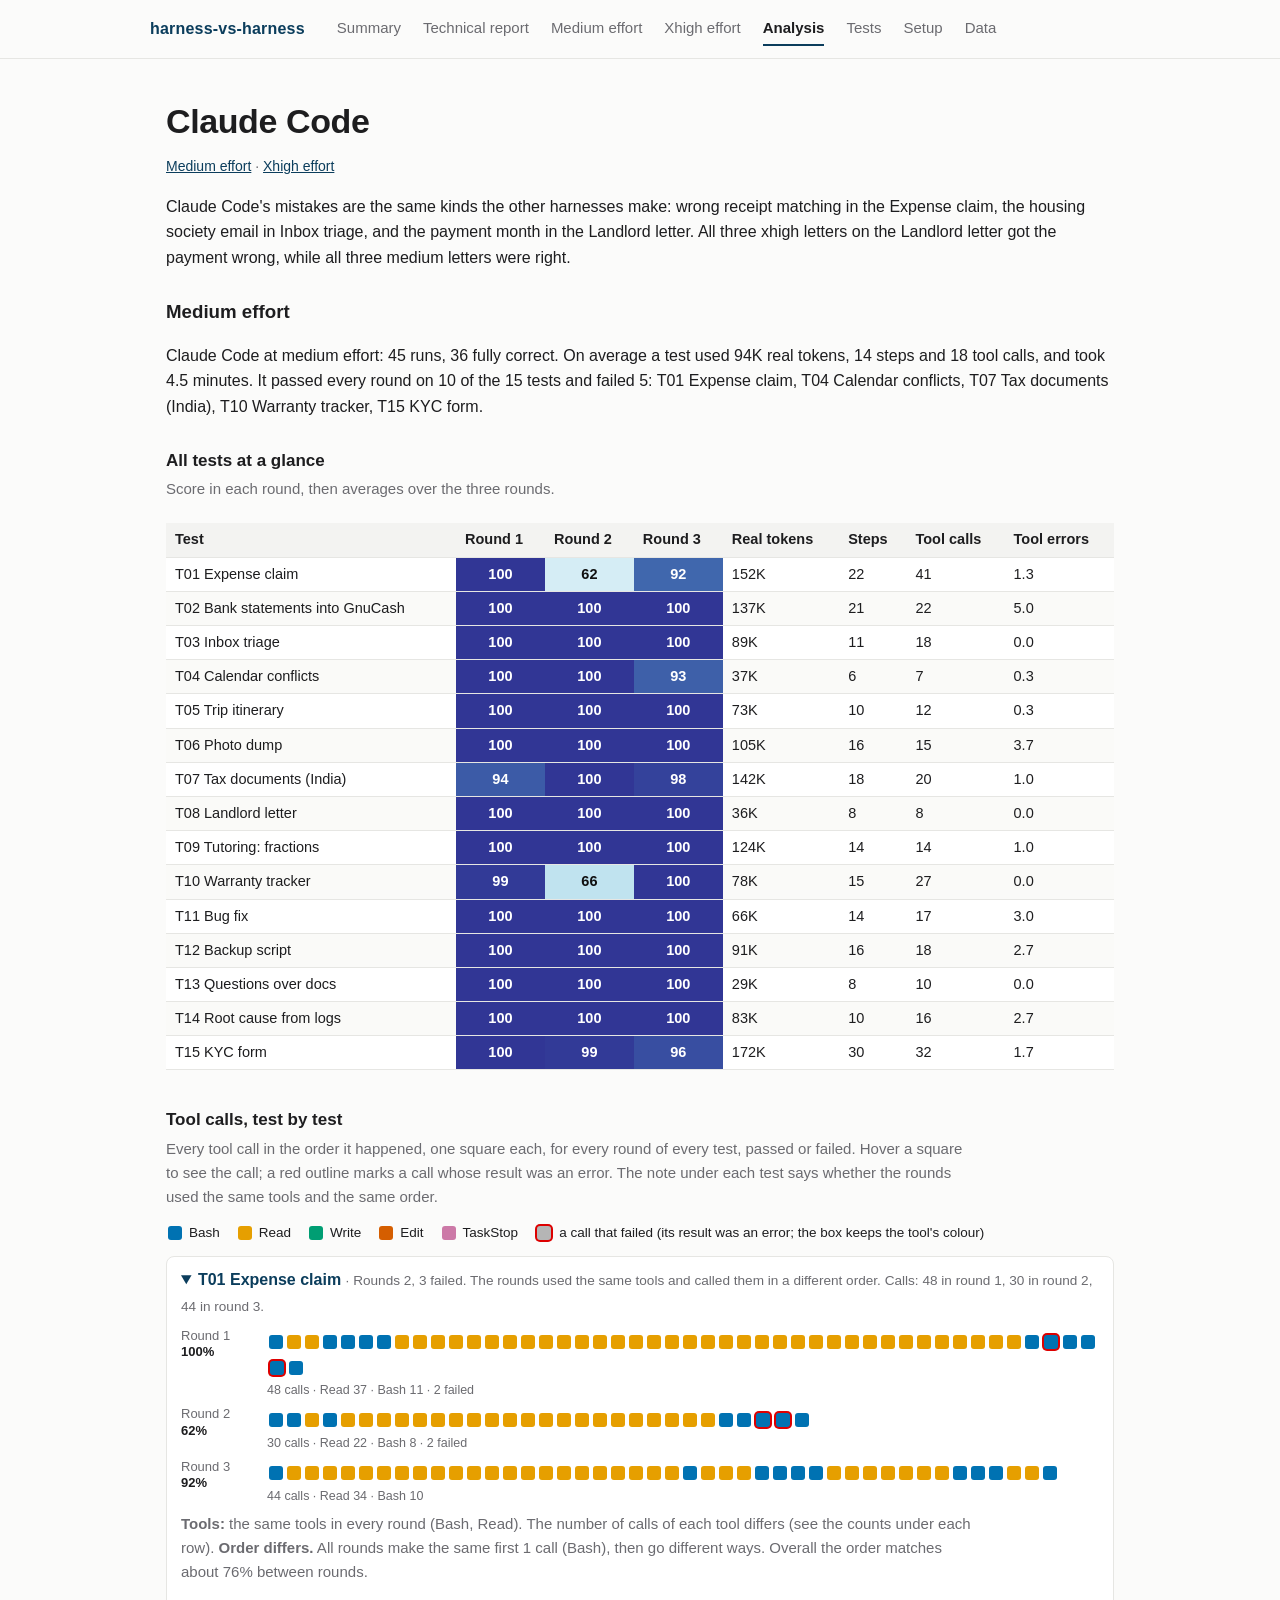
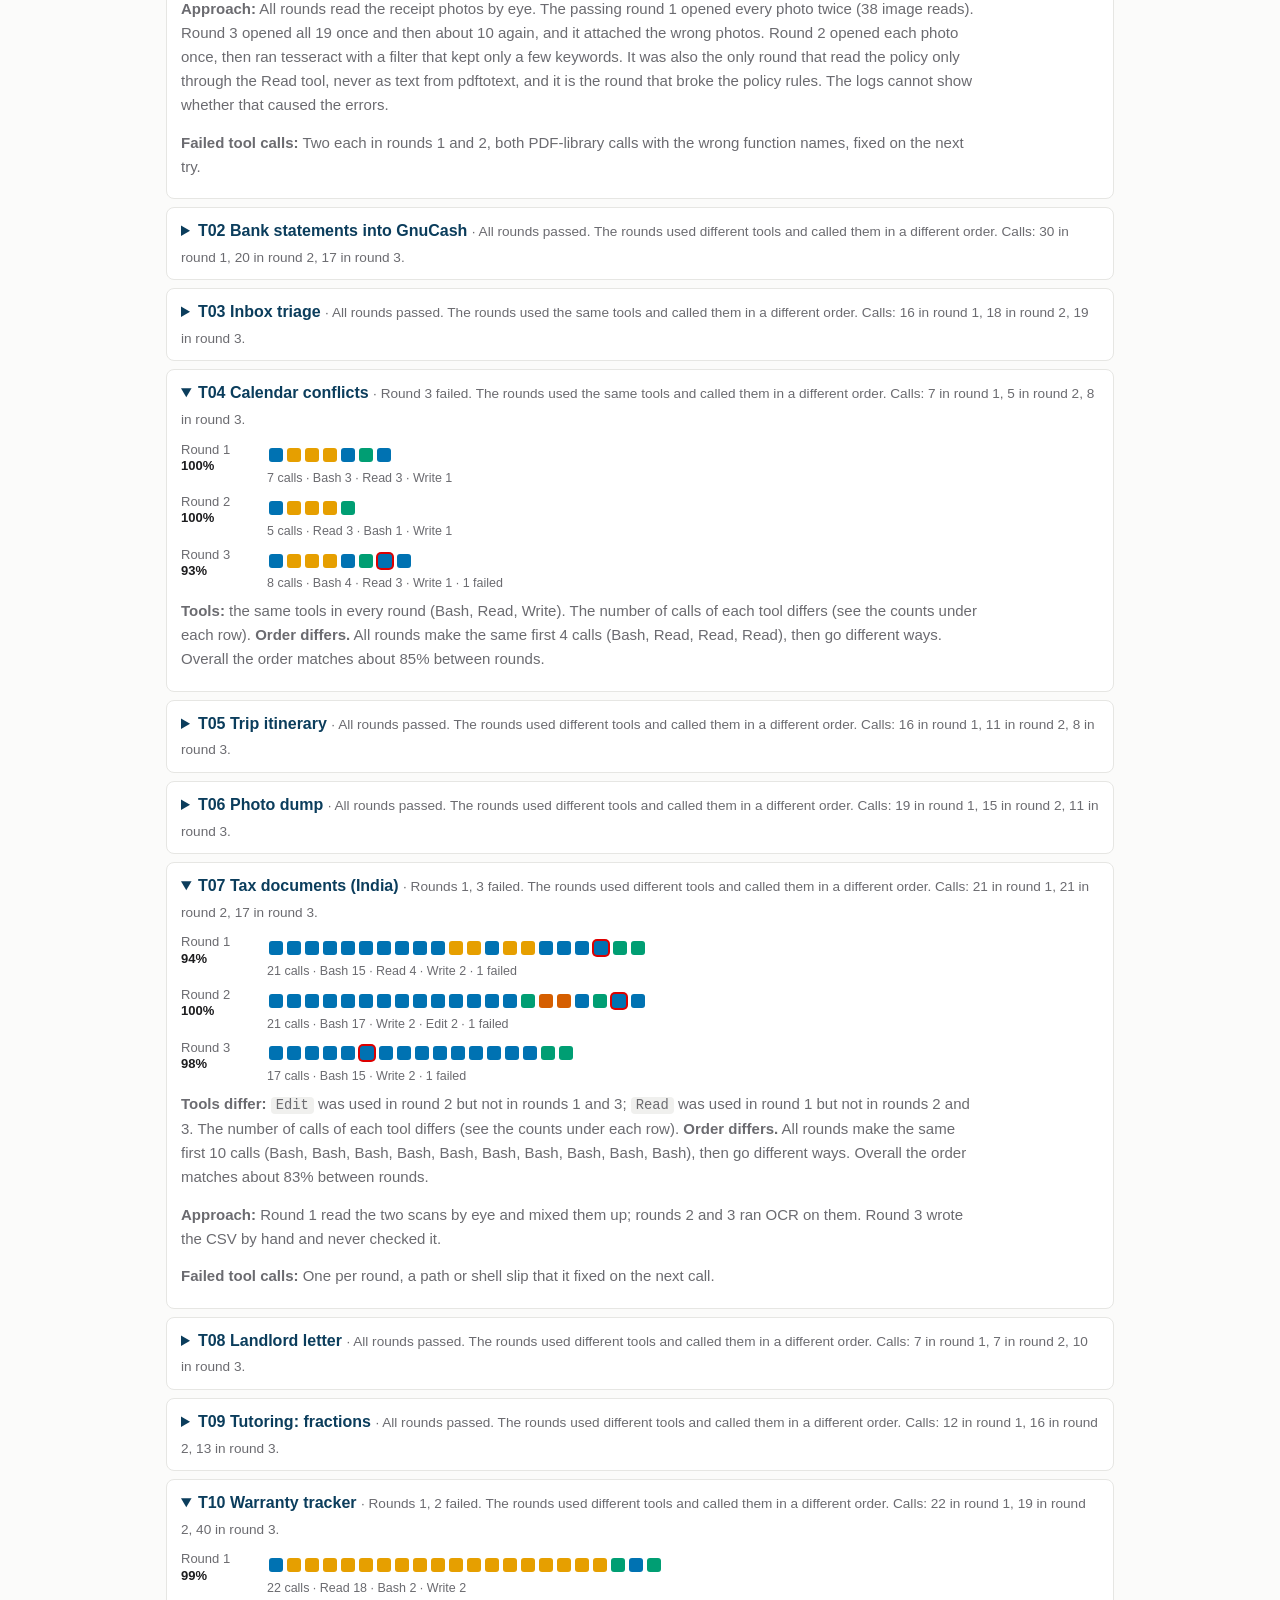
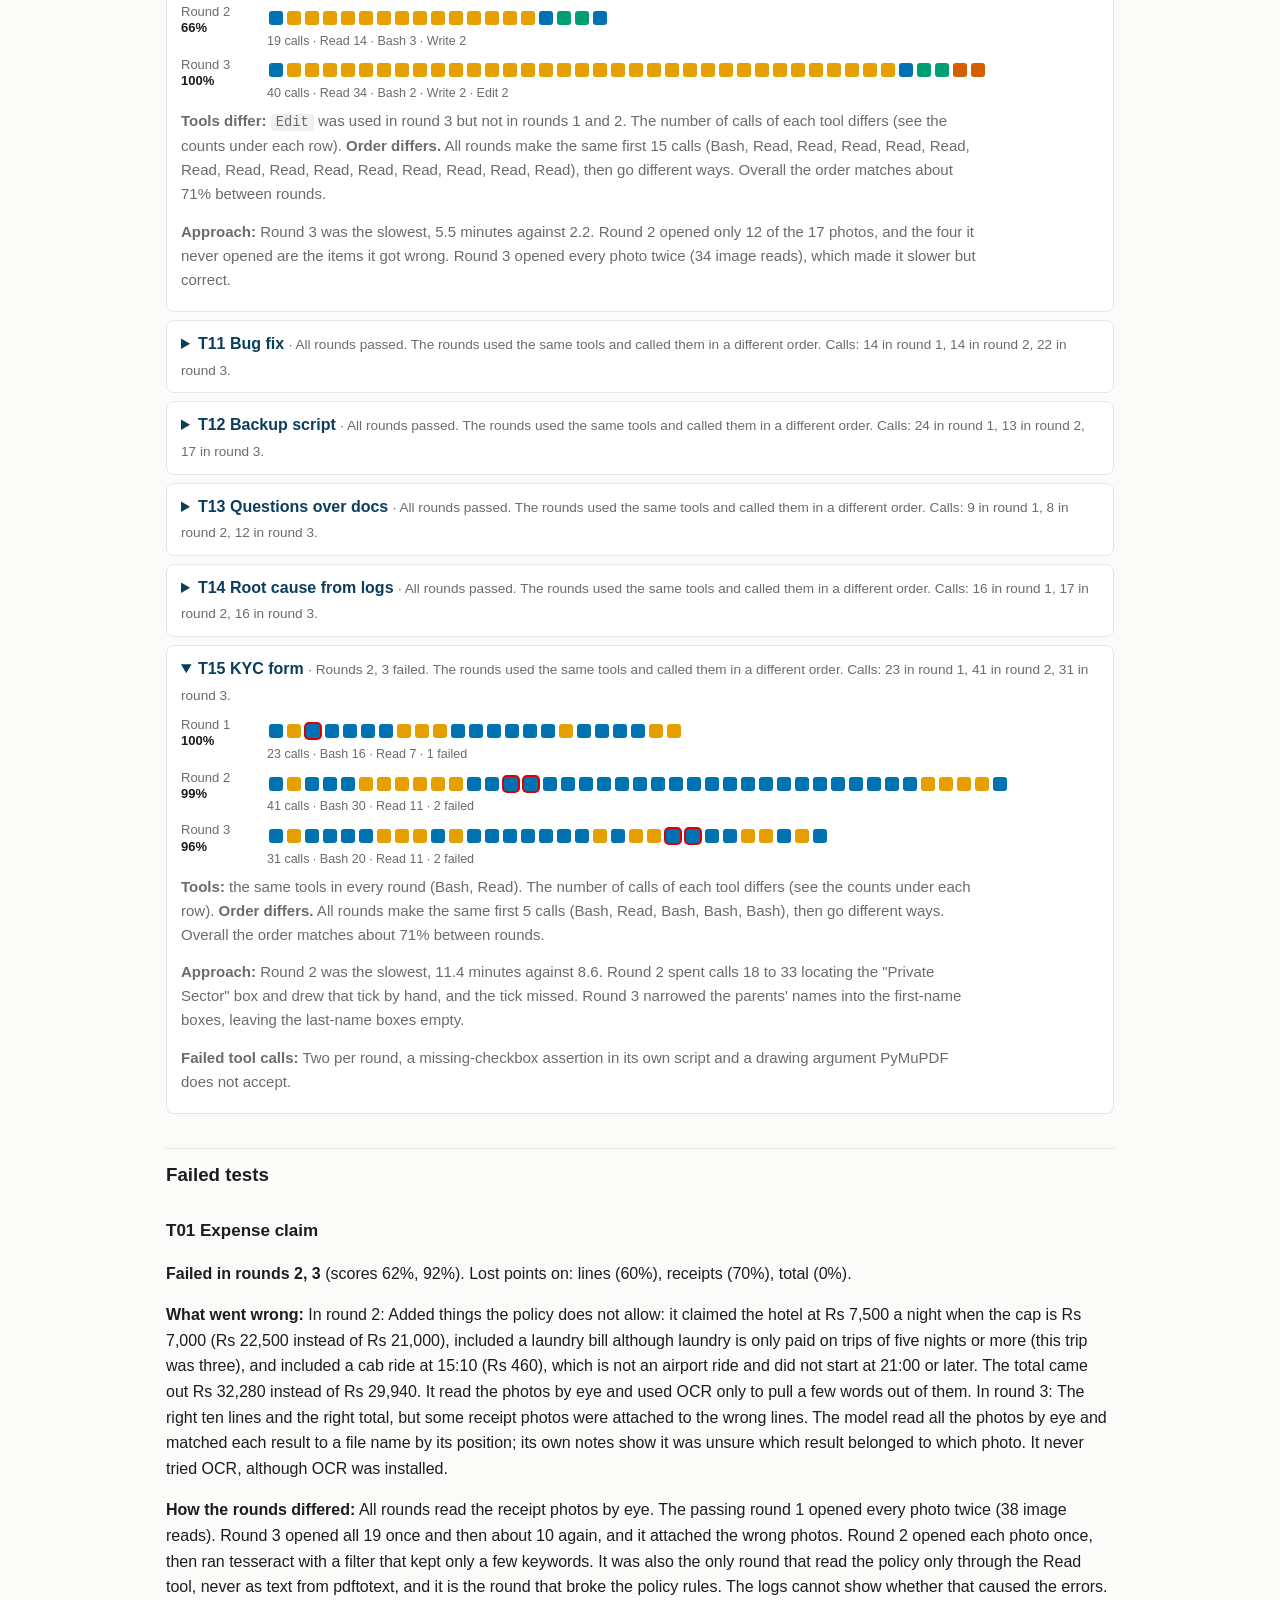
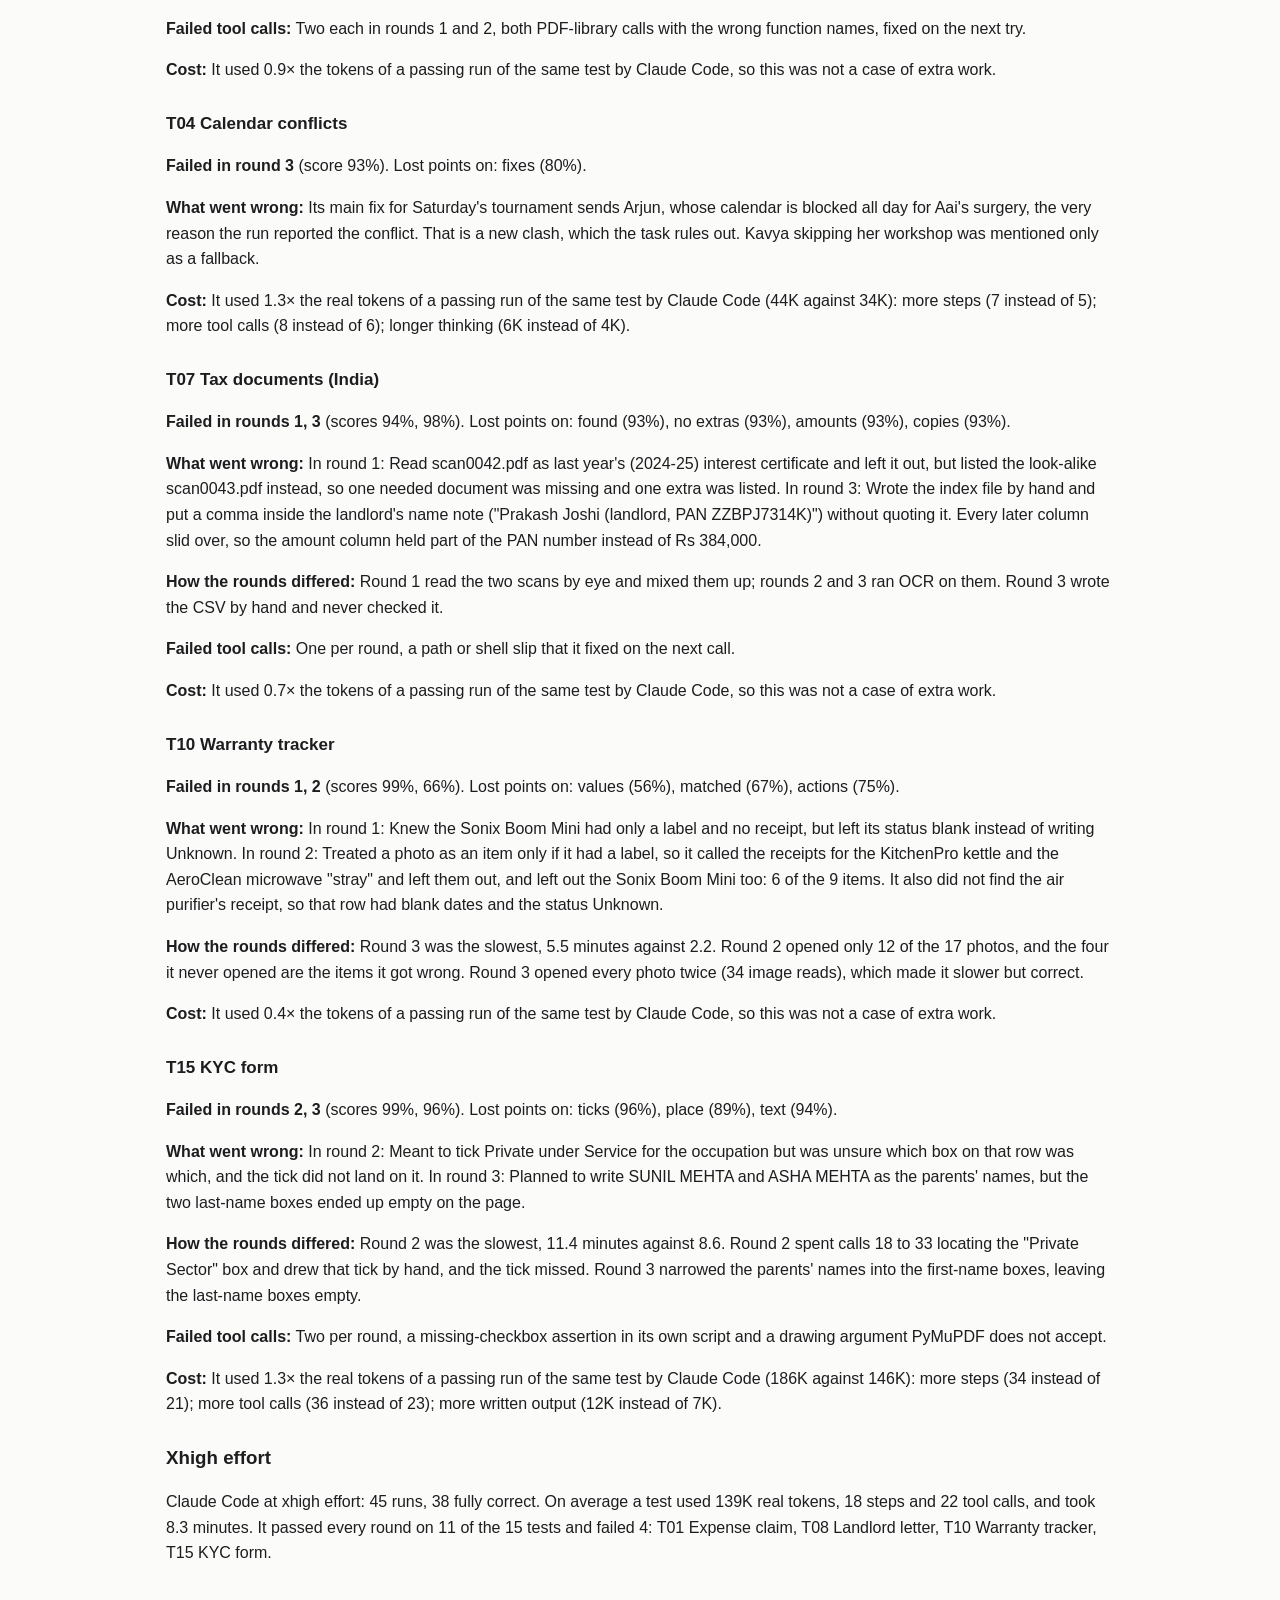
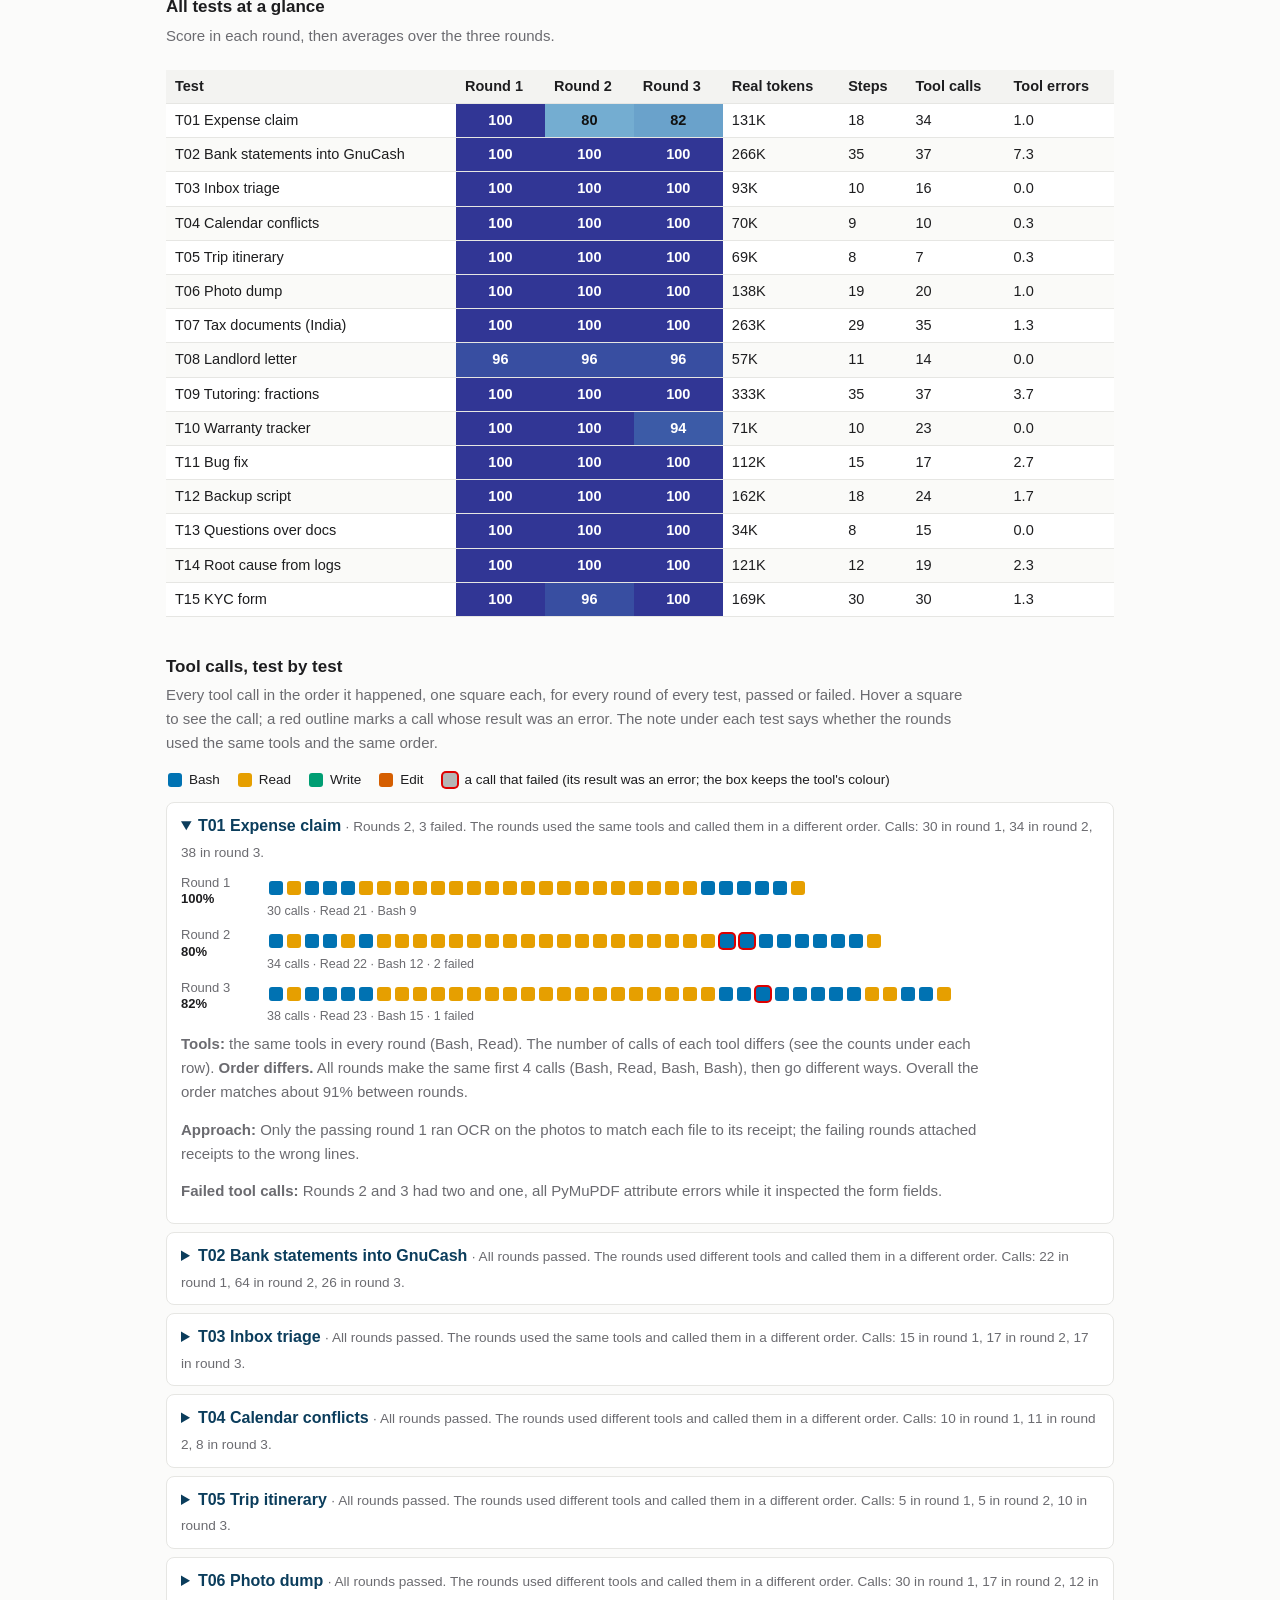
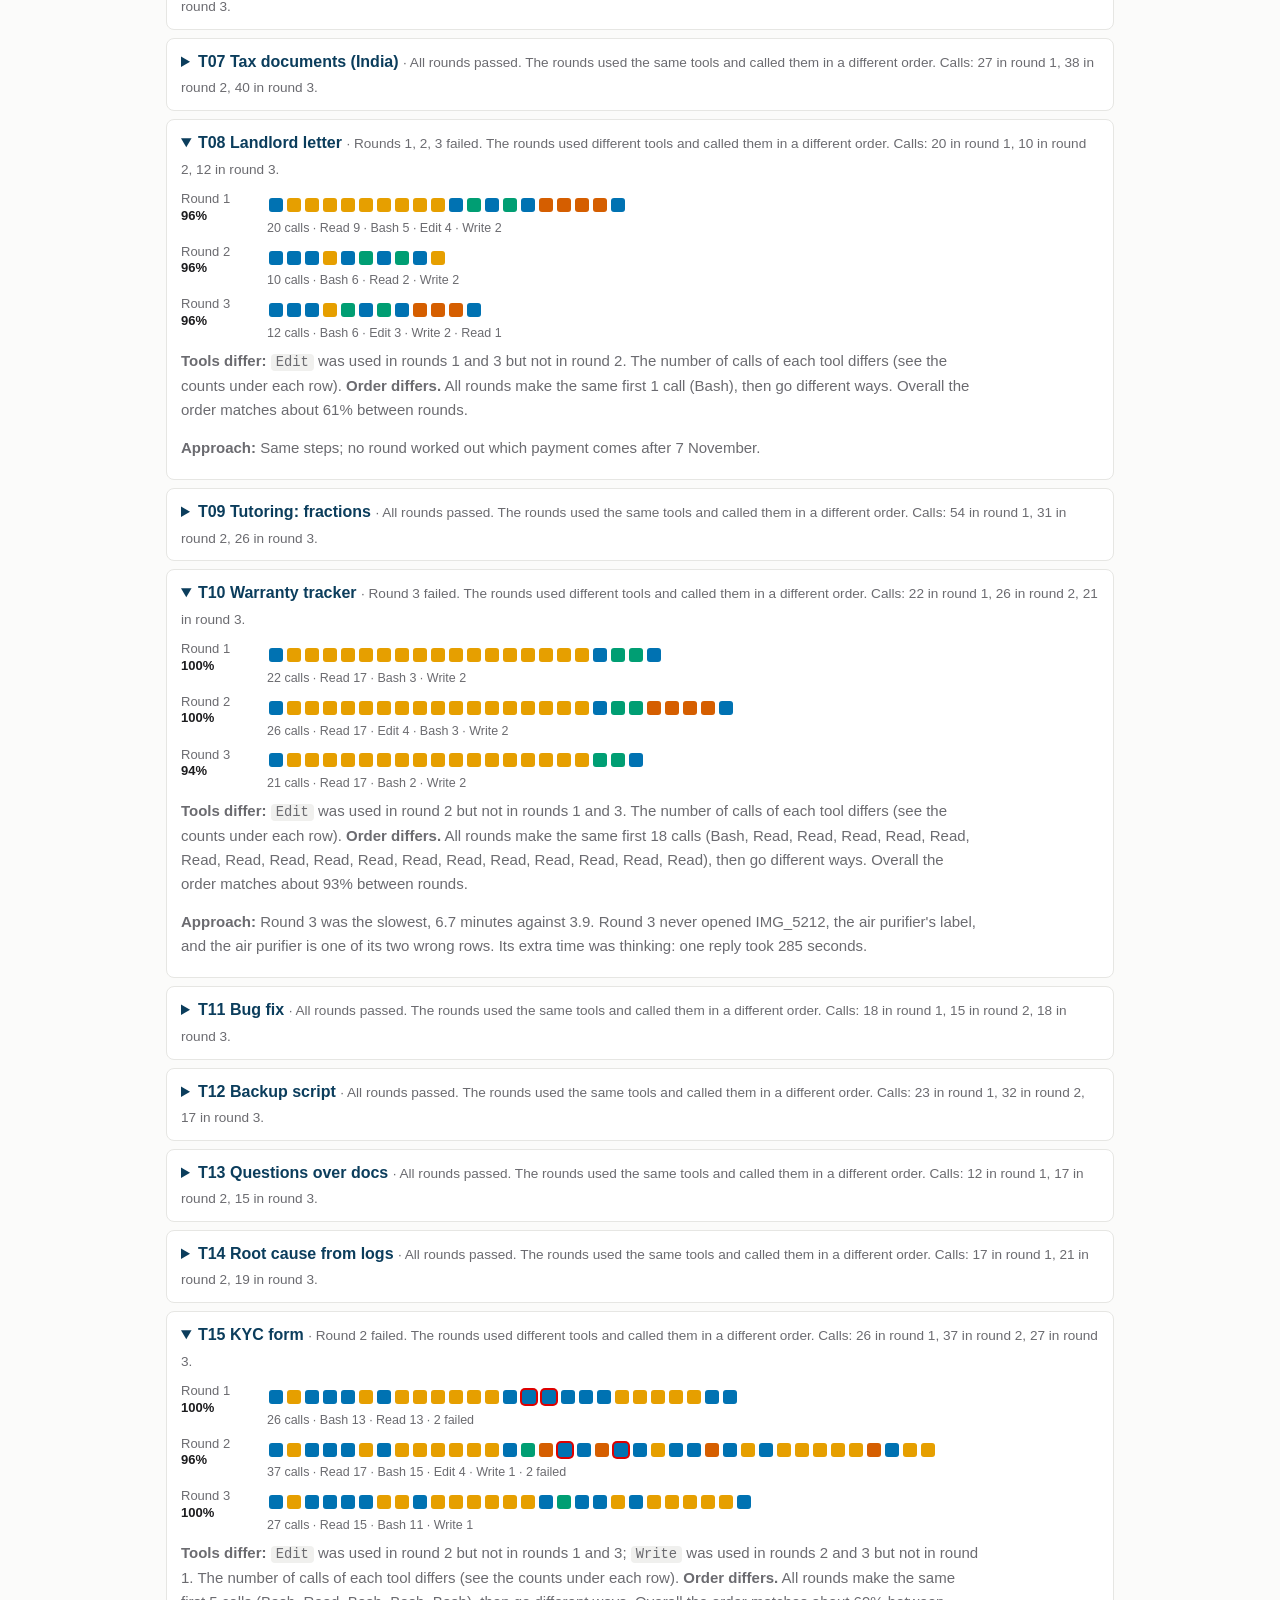
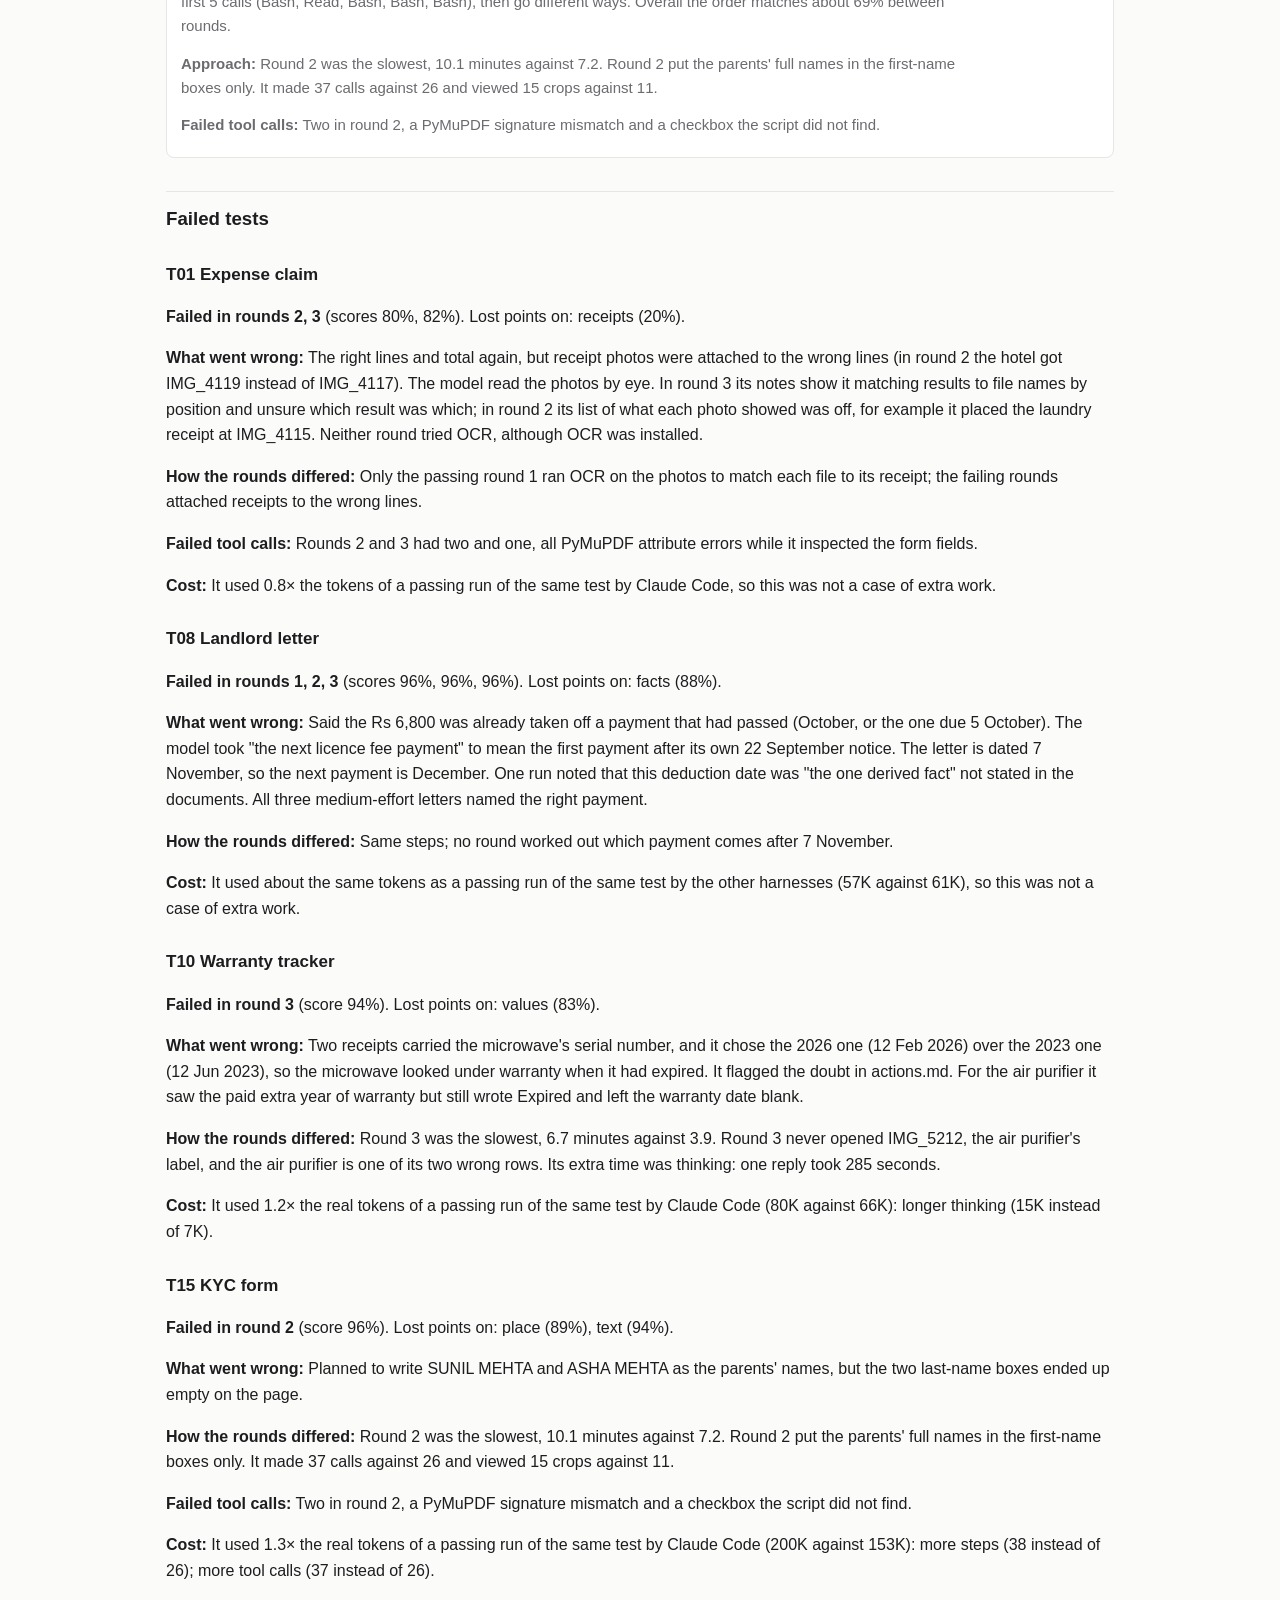
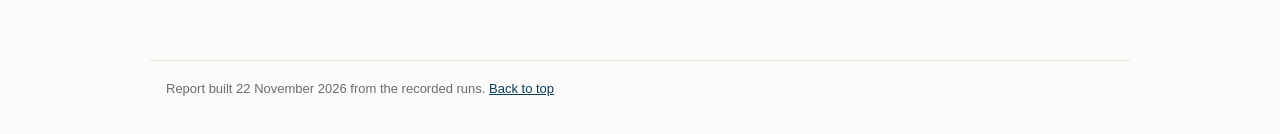
==== commit 01568d57: "Kite: all three rounds at medium and xhigh" ====
--- a/analysis-claude.html
+++ b/analysis-claude.html
@@ -1 +1 @@
-<!doctype html><html lang="en"><head><meta charset="utf-8"><meta name="viewport" content="width=device-width,initial-scale=1"><title>Claude Code: analysis</title><link rel="stylesheet" href="assets/style.css"></head><body><nav><span class="brand">harness-vs-harness</span><a href="index.html">Summary</a><a href="report.html">Technical report</a><a href="qwen3-8-flash-next-medium.html">Medium effort</a><a href="qwen3-8-flash-next-xhigh.html">Xhigh effort</a><a href="analysis.html" class=on>Analysis</a><a href="tests.html">Tests</a><a href="setup.html">Setup</a><a href="data.html">Data</a></nav><main><h1 id="top">Claude Code</h1><p class="toc"><a href="#claude-medium">Medium effort</a> · <a href="#claude-xhigh">Xhigh effort</a></p><p>Claude Code's mistakes are the same kinds the other harnesses make: wrong receipt matching in the Expense claim, the housing society email in Inbox triage, and the payment month in the Landlord letter. All three xhigh letters on the Landlord letter got the payment wrong, while all three medium letters were right.</p><h3 id="claude-medium">Medium effort</h3><p>Claude Code at medium effort: 45 runs, 36 fully correct. On average a test used 94K real tokens, 14 steps and 18 tool calls, and took 4.5 minutes. It passed every round on 10 of the 15 tests and failed 5: T01 Expense claim, T04 Calendar conflicts, T07 Tax documents (India), T10 Warranty tracker, T15 KYC form.</p><h4>All tests at a glance</h4><p class="how">Score in each round, then averages over the three rounds.</p><div class="scroll"><table class="data glance"><thead><tr><th>Test</th><th>Round 1</th><th>Round 2</th><th>Round 3</th><th>Real tokens</th><th>Steps</th><th>Tool calls</th><th>Tool errors</th></tr></thead><tbody><tr><td>T01 Expense claim</td><td class="sc" style="background:rgb(49,54,149);color:#fff">100</td><td class="sc" style="background:rgb(213,237,245);color:#111">62</td><td class="sc" style="background:rgb(64,103,173);color:#fff">92</td><td>152K</td><td>22</td><td>41</td><td>1.3</td></tr><tr><td>T02 Bank statements into GnuCash</td><td class="sc" style="background:rgb(49,54,149);color:#fff">100</td><td class="sc" style="background:rgb(49,54,149);color:#fff">100</td><td class="sc" style="background:rgb(49,54,149);color:#fff">100</td><td>137K</td><td>21</td><td>22</td><td>5.0</td></tr><tr><td>T03 Inbox triage</td><td class="sc" style="background:rgb(49,54,149);color:#fff">100</td><td class="sc" style="background:rgb(49,54,149);color:#fff">100</td><td class="sc" style="background:rgb(49,54,149);color:#fff">100</td><td>89K</td><td>11</td><td>18</td><td>0.0</td></tr><tr><td>T04 Calendar conflicts</td><td class="sc" style="background:rgb(49,54,149);color:#fff">100</td><td class="sc" style="background:rgb(49,54,149);color:#fff">100</td><td class="sc" style="background:rgb(62,96,169);color:#fff">93</td><td>37K</td><td>6</td><td>7</td><td>0.3</td></tr><tr><td>T05 Trip itinerary</td><td class="sc" style="background:rgb(49,54,149);color:#fff">100</td><td class="sc" style="background:rgb(49,54,149);color:#fff">100</td><td class="sc" style="background:rgb(49,54,149);color:#fff">100</td><td>73K</td><td>10</td><td>12</td><td>0.3</td></tr><tr><td>T06 Photo dump</td><td class="sc" style="background:rgb(49,54,149);color:#fff">100</td><td class="sc" style="background:rgb(49,54,149);color:#fff">100</td><td class="sc" style="background:rgb(49,54,149);color:#fff">100</td><td>105K</td><td>16</td><td>15</td><td>3.7</td></tr><tr><td>T07 Tax documents (India)</td><td class="sc" style="background:rgb(60,91,167);color:#fff">94</td><td class="sc" style="background:rgb(49,54,149);color:#fff">100</td><td class="sc" style="background:rgb(52,66,155);color:#fff">98</td><td>142K</td><td>18</td><td>20</td><td>1.0</td></tr><tr><td>T08 Landlord letter</td><td class="sc" style="background:rgb(49,54,149);color:#fff">100</td><td class="sc" style="background:rgb(49,54,149);color:#fff">100</td><td class="sc" style="background:rgb(49,54,149);color:#fff">100</td><td>36K</td><td>8</td><td>8</td><td>0.0</td></tr><tr><td>T09 Tutoring: fractions</td><td class="sc" style="background:rgb(49,54,149);color:#fff">100</td><td class="sc" style="background:rgb(49,54,149);color:#fff">100</td><td class="sc" style="background:rgb(49,54,149);color:#fff">100</td><td>124K</td><td>14</td><td>14</td><td>1.0</td></tr><tr><td>T10 Warranty tracker</td><td class="sc" style="background:rgb(50,58,151);color:#fff">99</td><td class="sc" style="background:rgb(192,227,239);color:#111">66</td><td class="sc" style="background:rgb(49,54,149);color:#fff">100</td><td>78K</td><td>15</td><td>27</td><td>0.0</td></tr><tr><td>T11 Bug fix</td><td class="sc" style="background:rgb(49,54,149);color:#fff">100</td><td class="sc" style="background:rgb(49,54,149);color:#fff">100</td><td class="sc" style="background:rgb(49,54,149);color:#fff">100</td><td>66K</td><td>14</td><td>17</td><td>3.0</td></tr><tr><td>T12 Backup script</td><td class="sc" style="background:rgb(49,54,149);color:#fff">100</td><td class="sc" style="background:rgb(49,54,149);color:#fff">100</td><td class="sc" style="background:rgb(49,54,149);color:#fff">100</td><td>91K</td><td>16</td><td>18</td><td>2.7</td></tr><tr><td>T13 Questions over docs</td><td class="sc" style="background:rgb(49,54,149);color:#fff">100</td><td class="sc" style="background:rgb(49,54,149);color:#fff">100</td><td class="sc" style="background:rgb(49,54,149);color:#fff">100</td><td>29K</td><td>8</td><td>10</td><td>0.0</td></tr><tr><td>T14 Root cause from logs</td><td class="sc" style="background:rgb(49,54,149);color:#fff">100</td><td class="sc" style="background:rgb(49,54,149);color:#fff">100</td><td class="sc" style="background:rgb(49,54,149);color:#fff">100</td><td>83K</td><td>10</td><td>16</td><td>2.7</td></tr><tr><td>T15 KYC form</td><td class="sc" style="background:rgb(49,54,149);color:#fff">100</td><td class="sc" style="background:rgb(50,58,151);color:#fff">99</td><td class="sc" style="background:rgb(56,78,161);color:#fff">96</td><td>172K</td><td>30</td><td>32</td><td>1.7</td></tr></tbody></table></div><h4>Tool calls, test by test</h4><p class="how">Every tool call in the order it happened, one square each, for every round of every test, passed or failed. Hover a square to see the call; a red outline marks a call whose result was an error. The note under each test says whether the rounds used the same tools and the same order.</p><div class="legend"><span class="lg"><span class="tc" style="background:#0072B2"></span>Bash</span><span class="lg"><span class="tc" style="background:#E69F00"></span>Read</span><span class="lg"><span class="tc" style="background:#009E73"></span>Write</span><span class="lg"><span class="tc" style="background:#D55E00"></span>Edit</span><span class="lg"><span class="tc" style="background:#CC79A7"></span>TaskStop</span><span class="lg"><span class="tc err" style="background:#b5b5b5"></span>a call that failed (its result was an error; the box keeps the tool's colour)</span></div><details open><summary><b>T01 Expense claim</b> <span class="muted">· Rounds 2, 3 failed. The rounds used the same tools and called them in a different order. Calls: 48 in round 1, 30 in round 2, 44 in round 3.</span></summary><div class="strip"><div class="lab">Round 1<br><span class="sc2">100%</span></div><div class="sq"><span class="tc" style="background:#0072B2" title="Bash: find /home/arjun/task/input -type f | head -100; echo ---; ls /home/arjun/task"></span><span class="tc" style="background:#E69F00" title="Read: /home/arjun/task/input/trip_note.txt"></span><span class="tc" style="background:#E69F00" title="Read: /home/arjun/task/input/Travel_and_Expense_Policy_v3.2.pdf"></span><span class="tc" style="background:#0072B2" title="Bash: which pdftotext pdfinfo python3; python3 -c &quot;import pypdf&quot; 2&gt;&amp;1; python3 -c &quot;import fitz&quot; 2&gt;&amp;1 | head -1; pyth"></span><span class="tc" style="background:#0072B2" title="Bash: pdftotext -layout /home/arjun/task/input/Travel_and_Expense_Policy_v3.2.pdf - ; echo ===FORM===; pdftotext -la"></span><span class="tc" style="background:#0072B2" title="Bash: python3 - &lt;&lt;&#x27;EOF&#x27; import pymupdf doc = pymupdf.open(&#x27;input/Expense_Claim_Form_EC-1.pdf&#x27;) page = doc[0] for w i"></span><span class="tc" style="background:#0072B2" title="Bash: cd /home/arjun/task/input/receipts &amp;&amp; identify -format &quot;%f %wx%h\n&quot; *.jpg 2&gt;/dev/null || file *.jpg | head -20"></span><span class="tc" style="background:#E69F00" title="Read: /home/arjun/task/input/receipts/IMG_4101.jpg"></span><span class="tc" style="background:#E69F00" title="Read: /home/arjun/task/input/receipts/IMG_4102.jpg"></span><span class="tc" style="background:#E69F00" title="Read: /home/arjun/task/input/receipts/IMG_4103.jpg"></span><span class="tc" style="background:#E69F00" title="Read: /home/arjun/task/input/receipts/IMG_4104.jpg"></span><span class="tc" style="background:#E69F00" title="Read: /home/arjun/task/input/receipts/IMG_4105.jpg"></span><span class="tc" style="background:#E69F00" title="Read: /home/arjun/task/input/receipts/IMG_4106.jpg"></span><span class="tc" style="background:#E69F00" title="Read: /home/arjun/task/input/receipts/IMG_4107.jpg"></span><span class="tc" style="background:#E69F00" title="Read: /home/arjun/task/input/receipts/IMG_4108.jpg"></span><span class="tc" style="background:#E69F00" title="Read: /home/arjun/task/input/receipts/IMG_4109.jpg"></span><span class="tc" style="background:#E69F00" title="Read: /home/arjun/task/input/receipts/IMG_4110.jpg"></span><span class="tc" style="background:#E69F00" title="Read: /home/arjun/task/input/receipts/IMG_4111.jpg"></span><span class="tc" style="background:#E69F00" title="Read: /home/arjun/task/input/receipts/IMG_4112.jpg"></span><span class="tc" style="background:#E69F00" title="Read: /home/arjun/task/input/receipts/IMG_4113.jpg"></span><span class="tc" style="background:#E69F00" title="Read: /home/arjun/task/input/receipts/IMG_4114.jpg"></span><span class="tc" style="background:#E69F00" title="Read: /home/arjun/task/input/receipts/IMG_4115.jpg"></span><span class="tc" style="background:#E69F00" title="Read: /home/arjun/task/input/receipts/IMG_4116.jpg"></span><span class="tc" style="background:#E69F00" title="Read: /home/arjun/task/input/receipts/IMG_4117.jpg"></span><span class="tc" style="background:#E69F00" title="Read: /home/arjun/task/input/receipts/IMG_4118.jpg"></span><span class="tc" style="background:#E69F00" title="Read: /home/arjun/task/input/receipts/IMG_4119.jpg"></span><span class="tc" style="background:#E69F00" title="Read: /home/arjun/task/input/receipts/IMG_4108.jpg"></span><span class="tc" style="background:#E69F00" title="Read: /home/arjun/task/input/receipts/IMG_4109.jpg"></span><span class="tc" style="background:#E69F00" title="Read: /home/arjun/task/input/receipts/IMG_4107.jpg"></span><span class="tc" style="background:#E69F00" title="Read: /home/arjun/task/input/receipts/IMG_4110.jpg"></span><span class="tc" style="background:#E69F00" title="Read: /home/arjun/task/input/receipts/IMG_4111.jpg"></span><span class="tc" style="background:#E69F00" title="Read: /home/arjun/task/input/receipts/IMG_4112.jpg"></span><span class="tc" style="background:#E69F00" title="Read: /home/arjun/task/input/receipts/IMG_4113.jpg"></span><span class="tc" style="background:#E69F00" title="Read: /home/arjun/task/input/receipts/IMG_4114.jpg"></span><span class="tc" style="background:#E69F00" title="Read: /home/arjun/task/input/receipts/IMG_4115.jpg"></span><span class="tc" style="background:#E69F00" title="Read: /home/arjun/task/input/receipts/IMG_4116.jpg"></span><span class="tc" style="background:#E69F00" title="Read: /home/arjun/task/input/receipts/IMG_4117.jpg"></span><span class="tc" style="background:#E69F00" title="Read: /home/arjun/task/input/receipts/IMG_4118.jpg"></span><span class="tc" style="background:#E69F00" title="Read: /home/arjun/task/input/receipts/IMG_4119.jpg"></span><span class="tc" style="background:#E69F00" title="Read: /home/arjun/task/input/receipts/IMG_4101.jpg"></span><span class="tc" style="background:#E69F00" title="Read: /home/arjun/task/input/receipts/IMG_4102.jpg"></span><span class="tc" style="background:#E69F00" title="Read: /home/arjun/task/input/receipts/IMG_4103.jpg"></span><span class="tc" style="background:#0072B2" title="Bash: python3 - &lt;&lt;&#x27;EOF&#x27; import pymupdf doc = pymupdf.open(&#x27;/home/arjun/task/input/Expense_Claim_Form_EC-1.pdf&#x27;) page"></span><span class="tc err" style="background:#0072B2" title="Bash: mkdir -p /home/arjun/task/output &amp;&amp; python3 - &lt;&lt;&#x27;EOF&#x27; import pymupdf SRC=&#x27;/home/arjun/task/input/Expense_Claim (failed)"></span><span class="tc" style="background:#0072B2" title="Bash: python3 - &lt;&lt;&#x27;EOF&#x27; import pymupdf SRC=&#x27;/home/arjun/task/input/Expense_Claim_Form_EC-1.pdf&#x27; DST=&#x27;/home/arjun/tas"></span><span class="tc" style="background:#0072B2" title="Bash: python3 - &lt;&lt;&#x27;EOF&#x27; import pymupdf d = pymupdf.open(&#x27;/home/arjun/task/output/Expense_Claim_EC-1_filled.pdf&#x27;) for"></span><span class="tc err" style="background:#0072B2" title="Bash: python3 - &lt;&lt;&#x27;EOF&#x27; import pymupdf DST=&#x27;/home/arjun/task/output/Expense_Claim_EC-1_filled.pdf&#x27; d = pymupdf.open( (failed)"></span><span class="tc" style="background:#0072B2" title="Bash: python3 - &lt;&lt;&#x27;EOF&#x27; import pymupdf, os, shutil DST=&#x27;/home/arjun/task/output/Expense_Claim_EC-1_filled.pdf&#x27; d = p"></span><div class="cn">48 calls · Read 37 · Bash 11 · 2 failed</div></div></div><div class="strip"><div class="lab">Round 2<br><span class="sc2">62%</span></div><div class="sq"><span class="tc" style="background:#0072B2" title="Bash: find /home/arjun/task/input -type f | head -50; echo ---; cat /home/arjun/task/input/trip_note.txt"></span><span class="tc" style="background:#0072B2" title="Bash: which pdftk qpdf pdftotext python3; python3 -c &quot;import pypdf; print(&#x27;pypdf&#x27;, pypdf.__version__)&quot; 2&gt;&amp;1; python3"></span><span class="tc" style="background:#E69F00" title="Read: /home/arjun/task/input/Travel_and_Expense_Policy_v3.2.pdf"></span><span class="tc" style="background:#0072B2" title="Bash: python3 - &lt;&lt;&#x27;EOF&#x27; import pypdf r = pypdf.PdfReader(&#x27;input/Expense_Claim_Form_EC-1.pdf&#x27;) f = r.get_fields() for"></span><span class="tc" style="background:#E69F00" title="Read: /home/arjun/task/input/receipts/IMG_4101.jpg"></span><span class="tc" style="background:#E69F00" title="Read: /home/arjun/task/input/receipts/IMG_4102.jpg"></span><span class="tc" style="background:#E69F00" title="Read: /home/arjun/task/input/receipts/IMG_4103.jpg"></span><span class="tc" style="background:#E69F00" title="Read: /home/arjun/task/input/receipts/IMG_4104.jpg"></span><span class="tc" style="background:#E69F00" title="Read: /home/arjun/task/input/receipts/IMG_4105.jpg"></span><span class="tc" style="background:#E69F00" title="Read: /home/arjun/task/input/receipts/IMG_4106.jpg"></span><span class="tc" style="background:#E69F00" title="Read: /home/arjun/task/input/receipts/IMG_4107.jpg"></span><span class="tc" style="background:#E69F00" title="Read: /home/arjun/task/input/receipts/IMG_4101.jpg"></span><span class="tc" style="background:#E69F00" title="Read: /home/arjun/task/input/receipts/IMG_4108.jpg"></span><span class="tc" style="background:#E69F00" title="Read: /home/arjun/task/input/receipts/IMG_4109.jpg"></span><span class="tc" style="background:#E69F00" title="Read: /home/arjun/task/input/receipts/IMG_4110.jpg"></span><span class="tc" style="background:#E69F00" title="Read: /home/arjun/task/input/receipts/IMG_4111.jpg"></span><span class="tc" style="background:#E69F00" title="Read: /home/arjun/task/input/receipts/IMG_4112.jpg"></span><span class="tc" style="background:#E69F00" title="Read: /home/arjun/task/input/receipts/IMG_4113.jpg"></span><span class="tc" style="background:#E69F00" title="Read: /home/arjun/task/input/receipts/IMG_4114.jpg"></span><span class="tc" style="background:#E69F00" title="Read: /home/arjun/task/input/receipts/IMG_4113.jpg"></span><span class="tc" style="background:#E69F00" title="Read: /home/arjun/task/input/receipts/IMG_4115.jpg"></span><span class="tc" style="background:#E69F00" title="Read: /home/arjun/task/input/receipts/IMG_4116.jpg"></span><span class="tc" style="background:#E69F00" title="Read: /home/arjun/task/input/receipts/IMG_4117.jpg"></span><span class="tc" style="background:#E69F00" title="Read: /home/arjun/task/input/receipts/IMG_4118.jpg"></span><span class="tc" style="background:#E69F00" title="Read: /home/arjun/task/input/receipts/IMG_4119.jpg"></span><span class="tc" style="background:#0072B2" title="Bash: cd /home/arjun/task/input/receipts &amp;&amp; md5sum IMG_*.jpg | sort; which tesseract; python3 -c &quot;import pytesseract"></span><span class="tc" style="background:#0072B2" title="Bash: for f in IMG_*.jpg; do echo &quot;== $f&quot;; tesseract &quot;$f&quot; - 2&gt;/dev/null | grep -Ei &#x27;receipt no|bill no|invoice no|pn"></span><span class="tc err" style="background:#0072B2" title="Bash: cd /home/arjun/task &amp;&amp; mkdir -p output &amp;&amp; python3 - &lt;&lt;&#x27;EOF&#x27; import pypdf r = pypdf.PdfReader(&#x27;input/Expense_Cl (failed)"></span><span class="tc err" style="background:#0072B2" title="Bash: python3 - &lt;&lt;&#x27;EOF&#x27; import pypdf r = pypdf.PdfReader(&#x27;output/Expense_Claim_EC-1_filled.pdf&#x27;) f = r.get_fields()  (failed)"></span><span class="tc" style="background:#0072B2" title="Bash: python3 - &lt;&lt;&#x27;EOF&#x27; import pypdf r = pypdf.PdfReader(&#x27;/home/arjun/task/output/Expense_Claim_EC-1_filled.pdf&#x27;) f "></span><div class="cn">30 calls · Read 22 · Bash 8 · 2 failed</div></div></div><div class="strip"><div class="lab">Round 3<br><span class="sc2">92%</span></div><div class="sq"><span class="tc" style="background:#0072B2" title="Bash: find /home/arjun/task/input -type f | head -50 &amp;&amp; echo --- &amp;&amp; cat /home/arjun/task/input/trip_note.txt"></span><span class="tc" style="background:#E69F00" title="Read: /home/arjun/task/input/Travel_and_Expense_Policy_v3.2.pdf"></span><span class="tc" style="background:#E69F00" title="Read: /home/arjun/task/input/Expense_Claim_Form_EC-1.pdf"></span><span class="tc" style="background:#E69F00" title="Read: /home/arjun/task/input/receipts/IMG_4101.jpg"></span><span class="tc" style="background:#E69F00" title="Read: /home/arjun/task/input/receipts/IMG_4102.jpg"></span><span class="tc" style="background:#E69F00" title="Read: /home/arjun/task/input/receipts/IMG_4103.jpg"></span><span class="tc" style="background:#E69F00" title="Read: /home/arjun/task/input/receipts/IMG_4104.jpg"></span><span class="tc" style="background:#E69F00" title="Read: /home/arjun/task/input/receipts/IMG_4105.jpg"></span><span class="tc" style="background:#E69F00" title="Read: /home/arjun/task/input/receipts/IMG_4106.jpg"></span><span class="tc" style="background:#E69F00" title="Read: /home/arjun/task/input/receipts/IMG_4107.jpg"></span><span class="tc" style="background:#E69F00" title="Read: /home/arjun/task/input/receipts/IMG_4108.jpg"></span><span class="tc" style="background:#E69F00" title="Read: /home/arjun/task/input/receipts/IMG_4109.jpg"></span><span class="tc" style="background:#E69F00" title="Read: /home/arjun/task/input/receipts/IMG_4110.jpg"></span><span class="tc" style="background:#E69F00" title="Read: /home/arjun/task/input/receipts/IMG_4101.jpg"></span><span class="tc" style="background:#E69F00" title="Read: /home/arjun/task/input/receipts/IMG_4111.jpg"></span><span class="tc" style="background:#E69F00" title="Read: /home/arjun/task/input/receipts/IMG_4112.jpg"></span><span class="tc" style="background:#E69F00" title="Read: /home/arjun/task/input/receipts/IMG_4113.jpg"></span><span class="tc" style="background:#E69F00" title="Read: /home/arjun/task/input/receipts/IMG_4114.jpg"></span><span class="tc" style="background:#E69F00" title="Read: /home/arjun/task/input/receipts/IMG_4115.jpg"></span><span class="tc" style="background:#E69F00" title="Read: /home/arjun/task/input/receipts/IMG_4116.jpg"></span><span class="tc" style="background:#E69F00" title="Read: /home/arjun/task/input/receipts/IMG_4117.jpg"></span><span class="tc" style="background:#E69F00" title="Read: /home/arjun/task/input/receipts/IMG_4118.jpg"></span><span class="tc" style="background:#E69F00" title="Read: /home/arjun/task/input/receipts/IMG_4119.jpg"></span><span class="tc" style="background:#0072B2" title="Bash: cd /home/arjun/task/input/receipts &amp;&amp; file IMG_4101.jpg IMG_4111.jpg IMG_4116.jpg &amp;&amp; ls -la"></span><span class="tc" style="background:#E69F00" title="Read: /home/arjun/task/input/receipts/IMG_4101.jpg"></span><span class="tc" style="background:#E69F00" title="Read: /home/arjun/task/input/receipts/IMG_4111.jpg"></span><span class="tc" style="background:#E69F00" title="Read: /home/arjun/task/input/receipts/IMG_4116.jpg"></span><span class="tc" style="background:#0072B2" title="Bash: cd /home/arjun/task/input &amp;&amp; which pdftotext python3; python3 -c &quot;import pypdf&quot; 2&gt;&amp;1; python3 -c &quot;import fitz&quot;"></span><span class="tc" style="background:#0072B2" title="Bash: cd /home/arjun/task/input &amp;&amp; pdftotext -layout Travel_and_Expense_Policy_v3.2.pdf -"></span><span class="tc" style="background:#0072B2" title="Bash: cd /home/arjun/task/input &amp;&amp; python3 -I -c &quot; import pypdf r = pypdf.PdfReader(&#x27;Expense_Claim_Form_EC-1.pdf&#x27;) f"></span><span class="tc" style="background:#0072B2" title="Bash: pdftotext -layout Expense_Claim_Form_EC-1.pdf - ; mkdir -p /home/arjun/task/output"></span><span class="tc" style="background:#E69F00" title="Read: /home/arjun/task/input/receipts/IMG_4112.jpg"></span><span class="tc" style="background:#E69F00" title="Read: /home/arjun/task/input/receipts/IMG_4117.jpg"></span><span class="tc" style="background:#E69F00" title="Read: /home/arjun/task/input/receipts/IMG_4118.jpg"></span><span class="tc" style="background:#E69F00" title="Read: /home/arjun/task/input/receipts/IMG_4119.jpg"></span><span class="tc" style="background:#E69F00" title="Read: /home/arjun/task/input/receipts/IMG_4113.jpg"></span><span class="tc" style="background:#E69F00" title="Read: /home/arjun/task/input/receipts/IMG_4114.jpg"></span><span class="tc" style="background:#E69F00" title="Read: /home/arjun/task/input/receipts/IMG_4115.jpg"></span><span class="tc" style="background:#0072B2" title="Bash: python3 -I - &lt;&lt;&#x27;EOF&#x27; import pypdf r = pypdf.PdfReader(&#x27;/home/arjun/task/input/Expense_Claim_Form_EC-1.pdf&#x27;) w "></span><span class="tc" style="background:#0072B2" title="Bash: cd /home/arjun/task/output &amp;&amp; python3 -I -c &quot; import pymupdf d = pymupdf.open(&#x27;Expense_Claim_EC-1_filled.pdf&#x27;)"></span><span class="tc" style="background:#0072B2" title="Bash: md5sum /home/arjun/task/input/receipts/*.jpg | sort"></span><span class="tc" style="background:#E69F00" title="Read: /home/arjun/task/input/receipts/IMG_4112.jpg"></span><span class="tc" style="background:#E69F00" title="Read: /home/arjun/task/output/check.png"></span><span class="tc" style="background:#0072B2" title="Bash: rm /home/arjun/task/output/check.png &amp;&amp; ls -la /home/arjun/task/output /home/arjun/task/input/Expense_Claim_Fo"></span><div class="cn">44 calls · Read 34 · Bash 10</div></div></div><p class="how"><b>Tools:</b> the same tools in every round (Bash, Read). The number of calls of each tool differs (see the counts under each row). <b>Order differs.</b> All rounds make the same first 1 call (Bash), then go different ways. Overall the order matches about 76% between rounds.</p><p class="how"><b>Approach:</b> All rounds read the receipt photos by eye. The passing round 1 opened every photo twice (38 image reads). Round 3 opened all 19 once and then about 10 again, and it attached the wrong photos. Round 2 opened each photo once, then ran tesseract with a filter that kept only a few keywords. It was also the only round that read the policy only through the Read tool, never as text from pdftotext, and it is the round that broke the policy rules. The logs cannot show whether that caused the errors.</p><p class="how"><b>Failed tool calls:</b> Two each in rounds 1 and 2, both PDF-library calls with the wrong function names, fixed on the next try.</p></details><details><summary><b>T02 Bank statements into GnuCash</b> <span class="muted">· All rounds passed. The rounds used different tools and called them in a different order. Calls: 30 in round 1, 20 in round 2, 17 in round 3.</span></summary><div class="strip"><div class="lab">Round 1<br><span class="sc2">100%</span></div><div class="sq"><span class="tc" style="background:#0072B2" title="Bash: ls -la /home/arjun/task/input /home/arjun/task/input/statements /home/arjun/task/output 2&gt;&amp;1"></span><span class="tc" style="background:#0072B2" title="Bash: cp /home/arjun/task/input/Mehta_household.gnucash /home/arjun/task/output/Mehta_household.before.gnucash &amp;&amp; cp"></span><span class="tc" style="background:#0072B2" title="Bash: head -c 2000 /home/arjun/task/input/Mehta_household.gnucash"></span><span class="tc err" style="background:#0072B2" title="Bash: which gnucash; gnucash --version 2&gt;&amp;1 | head -2; python3 -c &quot;import sqlite3; print(&#x27;sqlite3 ok&#x27;)&quot; (failed)"></span><span class="tc err" style="background:#0072B2" title="Bash: cd /tmp &amp;&amp; gnucash --no-start-page --convert /home/arjun/task/work.gnucash --output /home/arjun/task/work.xml  (failed)"></span><span class="tc err" style="background:#0072B2" title="Bash: which xvfb-run Xvfb dbus-run-session; GNUCASH_DISABLE_WINDOWS=yes gnucash --version 2&gt;&amp;1 | head -2; gnucash -- (failed)"></span><span class="tc err" style="background:#0072B2" title="Bash: cd /home/arjun/task &amp;&amp; xvfb-run -a dbus-run-session gnucash --no-start-page --convert work.gnucash --output wo (failed)"></span><span class="tc" style="background:#0072B2" title="Bash: xvfb-run -a dbus-run-session gnucash --help 2&gt;&amp;1 | head -40"></span><span class="tc" style="background:#0072B2" title="Bash: xvfb-run -a dbus-run-session gnucash --help 2&gt;&amp;1 | sed -n &#x27;20,120p&#x27;"></span><span class="tc" style="background:#0072B2" title="Bash: xvfb-run -a dbus-run-session gnucash -v 2&gt;&amp;1 | grep -v AT-SPI; echo ---; dpkg -l gnucash 2&gt;/dev/null | tail -2"></span><span class="tc err" style="background:#0072B2" title="Bash: xvfb-run -a dbus-run-session gnucash --nofile --convert work.gnucash --output /home/arjun/task/work.xml 2&gt;&amp;1 | (failed)"></span><span class="tc err" style="background:#0072B2" title="Bash: ls /usr/lib/x86_64-linux-gnu/gnucash/ 2&gt;/dev/null | head -30; which gnc-cli gnc-fq-dump; python3 -c &quot;import gi (failed)"></span><span class="tc err" style="background:#0072B2" title="Bash: xvfb-run -a dbus-run-session gnucash --convert=work.gnucash --output=/home/arjun/task/work.xml 2&gt;&amp;1 | grep -vi (failed)"></span><span class="tc" style="background:#0072B2" title="Bash: xvfb-run -a dbus-run-session gnucash --help-all 2&gt;&amp;1 | grep -viE &#x27;at-spi|dbind&#x27;"></span><span class="tc" style="background:#0072B2" title="Bash: cat &gt; /tmp/t.scm &lt;&lt;&#x27;EOF&#x27; (use-modules (gnc)) (gnc:log-set-param-log-level &quot;warn&quot;) (display &quot;GUILE-OK\n&quot;) (disp"></span><span class="tc" style="background:#0072B2" title="Bash: grep -aviE &#x27;at-spi|dbind&#x27; /tmp/claude-1001/-home-arjun-task/9ce045aa-5f5f-418f-a4ce-b9eb99bb5cf7/tasks/b9w8p4n"></span><span class="tc" style="background:#CC79A7" title="TaskStop: {&quot;task_id&quot;: &quot;b9w8p4n1o&quot;}"></span><span class="tc" style="background:#0072B2" title="Bash: ls /usr/share/gnucash/scm/ 2&gt;/dev/null; pkill -f gnucash; sleep 1; pgrep -fa gnucash"></span><span class="tc err" style="background:#0072B2" title="Bash: cd /home/arjun/task/input/statements &amp;&amp; for f in *.pdf; do echo &quot;===== $f =====&quot;; pdftotext -layout &quot;$f&quot; - ; d (failed)"></span><span class="tc" style="background:#0072B2" title="Bash: python3 - &lt;&lt;&#x27;EOF&#x27; import sqlite3 db = sqlite3.connect(&#x27;work.gnucash&#x27;) for (name, sql) in db.execute(&quot;SELECT na"></span><span class="tc" style="background:#0072B2" title="Bash: ls -la /home/arjun/task/; pwd"></span><span class="tc" style="background:#0072B2" title="Bash: python3 - &lt;&lt;&#x27;EOF&#x27; import sqlite3 db = sqlite3.connect(&#x27;/home/arjun/task/work.gnucash&#x27;) print(&quot;TABLES:&quot;, [r[0] "></span><span class="tc" style="background:#0072B2" title="Bash: python3 - &lt;&lt;&#x27;EOF&#x27; import sqlite3 db = sqlite3.connect(&#x27;/home/arjun/task/work.gnucash&#x27;) db.row_factory = sqlite"></span><span class="tc" style="background:#0072B2" title="Bash: python3 - &lt;&lt;&#x27;EOF&#x27; &gt; /home/arjun/task/txns.txt import sqlite3 db = sqlite3.connect(&#x27;/home/arjun/task/work.gnuca"></span><span class="tc" style="background:#E69F00" title="Read: /home/arjun/task/txns.txt"></span><span class="tc" style="background:#0072B2" title="Bash: python3 - &lt;&lt;&#x27;EOF&#x27; import sqlite3 db = sqlite3.connect(&#x27;/home/arjun/task/work.gnucash&#x27;) accs = {r[0]:(r[1],r[2]"></span><span class="tc" style="background:#0072B2" title="Bash: python3 - &lt;&lt;&#x27;EOF&#x27; import sqlite3 db = sqlite3.connect(&#x27;/home/arjun/task/work.gnucash&#x27;) rows=list(db.execute(&quot;S"></span><span class="tc" style="background:#0072B2" title="Bash: python3 - &lt;&lt;&#x27;EOF&#x27; import sqlite3, uuid # account guids PEACOCK=&#x27;f11657b345634cdebd08900cd3ab8c4e&#x27; BANYAN=&#x27;9f15"></span><span class="tc" style="background:#0072B2" title="Bash: python3 - &lt;&lt;&#x27;EOF&#x27; import sqlite3 db=sqlite3.connect(&#x27;/home/arjun/task/work.gnucash&#x27;) def bal(agguid, cutoff): "></span><span class="tc" style="background:#0072B2" title="Bash: cp /home/arjun/task/work.gnucash /home/arjun/task/input/Mehta_household.gnucash &amp;&amp; rm /home/arjun/task/work.gn"></span><div class="cn">30 calls · Bash 28 · TaskStop 1 · Read 1 · 8 failed</div></div></div><div class="strip"><div class="lab">Round 2<br><span class="sc2">100%</span></div><div class="sq"><span class="tc" style="background:#0072B2" title="Bash: ls -la /home/arjun/task/input/ /home/arjun/task/input/statements/ 2&gt;/dev/null &amp;&amp; ls /home/arjun/task/output/ 2"></span><span class="tc" style="background:#0072B2" title="Bash: which pdftotext python3; python3 -c &quot;import lxml&quot; 2&gt;&amp;1; head -c 500 /home/arjun/task/input/Mehta_household.gnu"></span><span class="tc" style="background:#0072B2" title="Bash: cd /home/arjun/task/input/statements &amp;&amp; for f in *.pdf; do pdftotext -layout &quot;$f&quot; &quot;/tmp/${f%.pdf}.txt&quot;; done &amp;"></span><span class="tc" style="background:#0072B2" title="Bash: python3 - &lt;&lt;&#x27;EOF&#x27; import sqlite3 db = sqlite3.connect(&#x27;file:/home/arjun/task/input/Mehta_household.gnucash?mod"></span><span class="tc" style="background:#E69F00" title="Read: /tmp/PeacockBank_Statement_Oct2026.txt"></span><span class="tc" style="background:#E69F00" title="Read: /tmp/BanyanCard_Statement_15Oct2026.txt"></span><span class="tc" style="background:#E69F00" title="Read: /tmp/BanyanBank_AccountStatement_01Sep-31Oct2026.txt"></span><span class="tc err" style="background:#0072B2" title="Bash: python3 - &lt;&lt;&#x27;EOF&#x27; import sqlite3 db = sqlite3.connect(&#x27;file:/home/arjun/task/input/Mehta_household.gnucash?mod (failed)"></span><span class="tc" style="background:#0072B2" title="Bash: mkdir -p /home/arjun/task/output &amp;&amp; cp -p /home/arjun/task/input/Mehta_household.gnucash /home/arjun/task/outp"></span><span class="tc" style="background:#0072B2" title="Bash: python3 - &lt;&lt;&#x27;EOF&#x27; import sqlite3 db = sqlite3.connect(&#x27;file:/home/arjun/task/work.gnucash?mode=ro&#x27;, uri=True) "></span><span class="tc err" style="background:#0072B2" title="Bash: python3 - &lt;&lt;&#x27;EOF&#x27; import sqlite3 db = sqlite3.connect(&#x27;file:/home/arjun/task/work.gnucash?mode=ro&#x27;, uri=True)  (failed)"></span><span class="tc" style="background:#0072B2" title="Bash: python3 - &lt;&lt;&#x27;EOF&#x27; import sqlite3 db = sqlite3.connect(&#x27;file:/home/arjun/task/work.gnucash?mode=ro&#x27;, uri=True) "></span><span class="tc" style="background:#0072B2" title="Bash: python3 - &lt;&lt;&#x27;EOF&#x27; import sqlite3 db = sqlite3.connect(&#x27;file:/home/arjun/task/work.gnucash?mode=ro&#x27;, uri=True) "></span><span class="tc" style="background:#0072B2" title="Bash: python3 - &lt;&lt;&#x27;EOF&#x27; import sqlite3 db = sqlite3.connect(&#x27;file:/home/arjun/task/work.gnucash?mode=ro&#x27;, uri=True) "></span><span class="tc err" style="background:#0072B2" title="Bash: python3 - &lt;&lt;&#x27;EOF&#x27; import sqlite3, uuid db = sqlite3.connect(&#x27;/home/arjun/task/work.gnucash&#x27;) CUR=&#x27;b3afda608480 (failed)"></span><span class="tc" style="background:#0072B2" title="Bash: python3 - &lt;&lt;&#x27;EOF&#x27; import sqlite3, uuid db = sqlite3.connect(&#x27;/home/arjun/task/work.gnucash&#x27;) CUR=db.execute(&quot;S"></span><span class="tc err" style="background:#0072B2" title="Bash: python3 - &lt;&lt;&#x27;EOF&#x27; import sqlite3 db = sqlite3.connect(&#x27;/home/arjun/task/work.gnucash&#x27;) print(&quot;integrity:&quot;, db. (failed)"></span><span class="tc err" style="background:#0072B2" title="Bash: python3 -c &quot; import sqlite3 db = sqlite3.connect(&#x27;/home/arjun/task/work.gnucash&#x27;) db.isolation_level=None db.e (failed)"></span><span class="tc" style="background:#0072B2" title="Bash: cp -p /home/arjun/task/output/Mehta_household.before.gnucash /home/arjun/task/work.gnucash &amp;&amp; python3 - &lt;&lt;&#x27;EOF"></span><span class="tc" style="background:#0072B2" title="Bash: cp -p /home/arjun/task/work.gnucash /home/arjun/task/input/Mehta_household.gnucash &amp;&amp; rm /home/arjun/task/work"></span><div class="cn">20 calls · Bash 17 · Read 3 · 5 failed</div></div></div><div class="strip"><div class="lab">Round 3<br><span class="sc2">100%</span></div><div class="sq"><span class="tc" style="background:#0072B2" title="Bash: find /home/arjun/task/input -type f | head -50; ls -la /home/arjun/task"></span><span class="tc" style="background:#0072B2" title="Bash: wc -l /home/arjun/task/input/Mehta_household.gnucash; head -30 /home/arjun/task/input/Mehta_household.gnucash;"></span><span class="tc" style="background:#0072B2" title="Bash: cd /home/arjun/task/input/statements &amp;&amp; for f in *.pdf; do pdftotext -layout &quot;$f&quot; &quot;${f%.pdf}.txt&quot;; done &amp;&amp; whi"></span><span class="tc" style="background:#E69F00" title="Read: /home/arjun/task/input/statements/PeacockBank_Statement_Oct2026.txt"></span><span class="tc" style="background:#E69F00" title="Read: /home/arjun/task/input/statements/BanyanBank_AccountStatement_01Sep-31Oct2026.txt"></span><span class="tc" style="background:#E69F00" title="Read: /home/arjun/task/input/statements/BanyanCard_Statement_15Oct2026.txt"></span><span class="tc" style="background:#0072B2" title="Bash: cp /home/arjun/task/input/Mehta_household.gnucash /home/arjun/task/output/Mehta_household.before.gnucash sqlit"></span><span class="tc err" style="background:#0072B2" title="Bash: sqlite3 -separator &#x27;|&#x27; /home/arjun/task/input/Mehta_household.gnucash &quot;SELECT guid, name, fullname, type, pare (failed)"></span><span class="tc err" style="background:#0072B2" title="Bash: sqlite3 -separator &#x27;|&#x27; /home/arjun/task/input/Mehta_household.gnucash &quot;SELECT a.guid, a.name, p.name, a.type,  (failed)"></span><span class="tc" style="background:#0072B2" title="Bash: DB=/home/arjun/task/input/Mehta_household.gnucash sqlite3 -separator &#x27;|&#x27; $DB &quot;SELECT a.guid, a.name, COALESCE("></span><span class="tc" style="background:#0072B2" title="Bash: DB=/home/arjun/task/input/Mehta_household.gnucash sqlite3 -separator &#x27;|&#x27; $DB &quot;SELECT t.post_date, t.descriptio"></span><span class="tc" style="background:#0072B2" title="Bash: grep -E &#x27;NETFLIX|NEHA|PVR|Payment from Phone|Insurance|SAFFRON&#x27; /tmp/splits.txt | sort -u"></span><span class="tc" style="background:#0072B2" title="Bash: DB=/home/arjun/task/input/Mehta_household.gnucash sqlite3 -separator &#x27;|&#x27; $DB &quot;SELECT DISTINCT action, reconcil"></span><span class="tc" style="background:#0072B2" title="Bash: DB=/home/arjun/task/input/Mehta_household.gnucash sqlite3 -separator &#x27;|&#x27; $DB &quot;SELECT post_date, enter_date FRO"></span><span class="tc" style="background:#009E73" title="Write: /tmp/add_txns.py"></span><span class="tc" style="background:#0072B2" title="Bash: python3 -I /tmp/add_txns.py"></span><span class="tc" style="background:#0072B2" title="Bash: DB=/home/arjun/task/input/Mehta_household.gnucash sqlite3 $DB &quot;PRAGMA integrity_check&quot; &amp;&amp; sqlite3 $DB &quot;SELECT "></span><div class="cn">17 calls · Bash 13 · Read 3 · Write 1 · 2 failed</div></div></div><p class="how"><b>Tools differ:</b> <code>TaskStop</code> was used in round 1 but not in rounds 2 and 3; <code>Write</code> was used in round 3 but not in rounds 1 and 2. The number of calls of each tool differs (see the counts under each row). <b>Order differs.</b> All rounds make the same first 3 calls (Bash, Bash, Bash), then go different ways. Overall the order matches about 60% between rounds.</p><p class="how"><b>Approach:</b> Round 1 took 10.1 minutes, against 4.6 and 6.1. Round 1 made 13 attempts to run GnuCash headless (convert, xvfb, a Scheme script) before giving up and writing to the SQLite file directly. Round 3 made 2.</p></details><details><summary><b>T03 Inbox triage</b> <span class="muted">· All rounds passed. The rounds used the same tools and called them in a different order. Calls: 16 in round 1, 18 in round 2, 19 in round 3.</span></summary><div class="strip"><div class="lab">Round 1<br><span class="sc2">100%</span></div><div class="sq"><span class="tc" style="background:#0072B2" title="Bash: ls -la /home/arjun/task/input/ &amp;&amp; ls /home/arjun/task/input/inbox/ &amp;&amp; ls /home/arjun/task/output 2&gt;/dev/null"></span><span class="tc" style="background:#E69F00" title="Read: /home/arjun/task/input/contacts.csv"></span><span class="tc" style="background:#E69F00" title="Read: /home/arjun/task/input/my_notes.md"></span><span class="tc" style="background:#0072B2" title="Bash: wc -c /home/arjun/task/input/inbox/*.eml | tail -1; for f in /home/arjun/task/input/inbox/*.eml; do echo &quot;===="></span><span class="tc" style="background:#009E73" title="Write: /home/arjun/task/output/labels.csv"></span><span class="tc" style="background:#009E73" title="Write: /home/arjun/task/output/drafts/001.txt"></span><span class="tc" style="background:#009E73" title="Write: /home/arjun/task/output/drafts/002.txt"></span><span class="tc" style="background:#009E73" title="Write: /home/arjun/task/output/drafts/003.txt"></span><span class="tc" style="background:#009E73" title="Write: /home/arjun/task/output/drafts/004.txt"></span><span class="tc" style="background:#009E73" title="Write: /home/arjun/task/output/drafts/005.txt"></span><span class="tc" style="background:#009E73" title="Write: /home/arjun/task/output/drafts/007.txt"></span><span class="tc" style="background:#009E73" title="Write: /home/arjun/task/output/drafts/008.txt"></span><span class="tc" style="background:#009E73" title="Write: /home/arjun/task/output/summary.md"></span><span class="tc" style="background:#D55E00" title="Edit: /home/arjun/task/output/summary.md"></span><span class="tc" style="background:#0072B2" title="Bash: cd /home/arjun/task/output &amp;&amp; awk -F, &#x27;NR&gt;1{c[$2]++} END{for(k in c) print k, c[k]}&#x27; labels.csv &amp;&amp; ls drafts/ "></span><span class="tc" style="background:#D55E00" title="Edit: /home/arjun/task/output/summary.md"></span><div class="cn">16 calls · Write 9 · Bash 3 · Read 2 · Edit 2</div></div></div><div class="strip"><div class="lab">Round 2<br><span class="sc2">100%</span></div><div class="sq"><span class="tc" style="background:#0072B2" title="Bash: ls -la /home/arjun/task/input/ &amp;&amp; ls /home/arjun/task/input/inbox/ &amp;&amp; cat /home/arjun/task/input/contacts.csv"></span><span class="tc" style="background:#E69F00" title="Read: /home/arjun/task/input/my_notes.md"></span><span class="tc" style="background:#0072B2" title="Bash: cd /home/arjun/task/input/inbox &amp;&amp; for f in *.eml; do echo &quot;===== $f =====&quot;; cat &quot;$f&quot;; echo; done | head -c 60"></span><span class="tc" style="background:#0072B2" title="Bash: mkdir -p /home/arjun/task/output/drafts"></span><span class="tc" style="background:#009E73" title="Write: /home/arjun/task/output/labels.csv"></span><span class="tc" style="background:#009E73" title="Write: /home/arjun/task/output/drafts/001.txt"></span><span class="tc" style="background:#009E73" title="Write: /home/arjun/task/output/drafts/002.txt"></span><span class="tc" style="background:#009E73" title="Write: /home/arjun/task/output/drafts/003.txt"></span><span class="tc" style="background:#009E73" title="Write: /home/arjun/task/output/drafts/004.txt"></span><span class="tc" style="background:#009E73" title="Write: /home/arjun/task/output/drafts/005.txt"></span><span class="tc" style="background:#009E73" title="Write: /home/arjun/task/output/drafts/007.txt"></span><span class="tc" style="background:#009E73" title="Write: /home/arjun/task/output/drafts/008.txt"></span><span class="tc" style="background:#009E73" title="Write: /home/arjun/task/output/summary.md"></span><span class="tc" style="background:#0072B2" title="Bash: cd /home/arjun/task/output &amp;&amp; tail -n +2 labels.csv | awk -F, &#x27;{print $2}&#x27; | sort | uniq -c &amp;&amp; wc -l &lt; labels."></span><span class="tc" style="background:#0072B2" title="Bash: grep -c &#x27;,Junk,&#x27; labels.csv; grep -c &#x27;,FYI,&#x27; labels.csv; grep -c &#x27;,Urgent,&#x27; labels.csv; grep -c &#x27;,Action,&#x27; lab"></span><span class="tc" style="background:#0072B2" title="Bash: grep -n &#x27;,Junk,\|,FYI,&#x27; /home/arjun/task/output/labels.csv | head -40"></span><span class="tc" style="background:#D55E00" title="Edit: /home/arjun/task/output/summary.md"></span><span class="tc" style="background:#D55E00" title="Edit: /home/arjun/task/output/summary.md"></span><div class="cn">18 calls · Write 9 · Bash 6 · Edit 2 · Read 1</div></div></div><div class="strip"><div class="lab">Round 3<br><span class="sc2">100%</span></div><div class="sq"><span class="tc" style="background:#0072B2" title="Bash: find /home/arjun/task/input -type f | head -50 &amp;&amp; echo &quot;---&quot; &amp;&amp; ls /home/arjun/task"></span><span class="tc" style="background:#E69F00" title="Read: /home/arjun/task/input/my_notes.md"></span><span class="tc" style="background:#E69F00" title="Read: /home/arjun/task/input/contacts.csv"></span><span class="tc" style="background:#0072B2" title="Bash: cd /home/arjun/task/input/inbox &amp;&amp; for f in *.eml; do echo &quot;===== $f =====&quot;; cat &quot;$f&quot;; echo; done"></span><span class="tc" style="background:#0072B2" title="Bash: mkdir -p /home/arjun/task/output/drafts"></span><span class="tc" style="background:#009E73" title="Write: /home/arjun/task/output/labels.csv"></span><span class="tc" style="background:#009E73" title="Write: /home/arjun/task/output/drafts/001.txt"></span><span class="tc" style="background:#009E73" title="Write: /home/arjun/task/output/drafts/002.txt"></span><span class="tc" style="background:#009E73" title="Write: /home/arjun/task/output/drafts/003.txt"></span><span class="tc" style="background:#D55E00" title="Edit: /home/arjun/task/output/drafts/003.txt"></span><span class="tc" style="background:#009E73" title="Write: /home/arjun/task/output/drafts/004.txt"></span><span class="tc" style="background:#009E73" title="Write: /home/arjun/task/output/drafts/005.txt"></span><span class="tc" style="background:#009E73" title="Write: /home/arjun/task/output/drafts/007.txt"></span><span class="tc" style="background:#009E73" title="Write: /home/arjun/task/output/drafts/008.txt"></span><span class="tc" style="background:#009E73" title="Write: /home/arjun/task/output/summary.md"></span><span class="tc" style="background:#0072B2" title="Bash: cd /home/arjun/task/output &amp;&amp; tail -n +2 labels.csv | awk -F, &#x27;{print $2}&#x27; | sort | uniq -c"></span><span class="tc" style="background:#D55E00" title="Edit: /home/arjun/task/output/summary.md"></span><span class="tc" style="background:#D55E00" title="Edit: /home/arjun/task/output/summary.md"></span><span class="tc" style="background:#D55E00" title="Edit: /home/arjun/task/output/summary.md"></span><div class="cn">19 calls · Write 9 · Bash 4 · Edit 4 · Read 2</div></div></div><p class="how"><b>Tools:</b> the same tools in every round (Bash, Edit, Read, Write). The number of calls of each tool differs (see the counts under each row). <b>Order differs.</b> All rounds make the same first 2 calls (Bash, Read), then go different ways. Overall the order matches about 85% between rounds.</p><p class="how"><b>Approach:</b> Same calls in every round.</p></details><details open><summary><b>T04 Calendar conflicts</b> <span class="muted">· Round 3 failed. The rounds used the same tools and called them in a different order. Calls: 7 in round 1, 5 in round 2, 8 in round 3.</span></summary><div class="strip"><div class="lab">Round 1<br><span class="sc2">100%</span></div><div class="sq"><span class="tc" style="background:#0072B2" title="Bash: ls -la /home/arjun/task/input/ &amp;&amp; wc -l /home/arjun/task/input/*.ics"></span><span class="tc" style="background:#E69F00" title="Read: /home/arjun/task/input/arjun.ics"></span><span class="tc" style="background:#E69F00" title="Read: /home/arjun/task/input/kavya.ics"></span><span class="tc" style="background:#E69F00" title="Read: /home/arjun/task/input/ishaan_school.ics"></span><span class="tc" style="background:#0072B2" title="Bash: mkdir -p /home/arjun/task/output"></span><span class="tc" style="background:#009E73" title="Write: /home/arjun/task/output/conflicts.json"></span><span class="tc" style="background:#0072B2" title="Bash: python3 -c &quot;import json; d=json.load(open(&#x27;/home/arjun/task/output/conflicts.json&#x27;)); print(len(d),&#x27;entries, v"></span><div class="cn">7 calls · Bash 3 · Read 3 · Write 1</div></div></div><div class="strip"><div class="lab">Round 2<br><span class="sc2">100%</span></div><div class="sq"><span class="tc" style="background:#0072B2" title="Bash: ls /home/arjun/task/input/ &amp;&amp; wc -l /home/arjun/task/input/*.ics"></span><span class="tc" style="background:#E69F00" title="Read: /home/arjun/task/input/arjun.ics"></span><span class="tc" style="background:#E69F00" title="Read: /home/arjun/task/input/kavya.ics"></span><span class="tc" style="background:#E69F00" title="Read: /home/arjun/task/input/ishaan_school.ics"></span><span class="tc" style="background:#009E73" title="Write: /home/arjun/task/output/conflicts.json"></span><div class="cn">5 calls · Read 3 · Bash 1 · Write 1</div></div></div><div class="strip"><div class="lab">Round 3<br><span class="sc2">93%</span></div><div class="sq"><span class="tc" style="background:#0072B2" title="Bash: ls -la /home/arjun/task/input/ /home/arjun/task/ 2&gt;&amp;1; wc -l /home/arjun/task/input/*.ics"></span><span class="tc" style="background:#E69F00" title="Read: /home/arjun/task/input/arjun.ics"></span><span class="tc" style="background:#E69F00" title="Read: /home/arjun/task/input/kavya.ics"></span><span class="tc" style="background:#E69F00" title="Read: /home/arjun/task/input/ishaan_school.ics"></span><span class="tc" style="background:#0072B2" title="Bash: python3 -I -c &quot; import datetime for d in range(9,17): print(d, datetime.date(2026,11,d).strftime(&#x27;%a&#x27;)) print("></span><span class="tc" style="background:#009E73" title="Write: /home/arjun/task/output/conflicts.json"></span><span class="tc err" style="background:#0072B2" title="Bash: python3 -I -c &quot; import json,re data=json.load(open(&#x27;/home/arjun/task/output/conflicts.json&#x27;)) uidsc=set(re.fin (failed)"></span><span class="tc" style="background:#0072B2" title="Bash: python3 -I -c &quot; import json,re data=json.load(open(&#x27;/home/arjun/task/output/conflicts.json&#x27;)) text=&#x27;&#x27;.join(ope"></span><div class="cn">8 calls · Bash 4 · Read 3 · Write 1 · 1 failed</div></div></div><p class="how"><b>Tools:</b> the same tools in every round (Bash, Read, Write). The number of calls of each tool differs (see the counts under each row). <b>Order differs.</b> All rounds make the same first 4 calls (Bash, Read, Read, Read), then go different ways. Overall the order matches about 85% between rounds.</p></details><details><summary><b>T05 Trip itinerary</b> <span class="muted">· All rounds passed. The rounds used different tools and called them in a different order. Calls: 16 in round 1, 11 in round 2, 8 in round 3.</span></summary><div class="strip"><div class="lab">Round 1<br><span class="sc2">100%</span></div><div class="sq"><span class="tc" style="background:#0072B2" title="Bash: ls -la /home/arjun/task/input/emails/ &amp;&amp; ls /home/arjun/task/output 2&gt;/dev/null"></span><span class="tc" style="background:#E69F00" title="Read: /home/arjun/task/input/emails/msg_15101dd1.eml"></span><span class="tc" style="background:#E69F00" title="Read: /home/arjun/task/input/emails/msg_1bec7a03.eml"></span><span class="tc" style="background:#E69F00" title="Read: /home/arjun/task/input/emails/msg_26e97faf.eml"></span><span class="tc" style="background:#E69F00" title="Read: /home/arjun/task/input/emails/msg_28899981.eml"></span><span class="tc" style="background:#E69F00" title="Read: /home/arjun/task/input/emails/msg_30ac5949.eml"></span><span class="tc" style="background:#E69F00" title="Read: /home/arjun/task/input/emails/msg_713f1091.eml"></span><span class="tc" style="background:#E69F00" title="Read: /home/arjun/task/input/emails/msg_740d4281.eml"></span><span class="tc" style="background:#E69F00" title="Read: /home/arjun/task/input/emails/msg_8927e75b.eml"></span><span class="tc" style="background:#E69F00" title="Read: /home/arjun/task/input/emails/msg_c34fc607.eml"></span><span class="tc" style="background:#E69F00" title="Read: /home/arjun/task/input/emails/msg_f01e6873.eml"></span><span class="tc" style="background:#E69F00" title="Read: /home/arjun/task/input/emails/msg_f0fe2fad.eml"></span><span class="tc" style="background:#0072B2" title="Bash: mkdir -p /home/arjun/task/output"></span><span class="tc" style="background:#009E73" title="Write: /home/arjun/task/output/itinerary.md"></span><span class="tc" style="background:#009E73" title="Write: /home/arjun/task/output/goa_trip.ics"></span><span class="tc" style="background:#0072B2" title="Bash: cd /home/arjun/task/output &amp;&amp; sed -i &#x27;s/\r\?$/\r/&#x27; goa_trip.ics &amp;&amp; python3 -I -c &quot; import re s=open(&#x27;goa_trip."></span><div class="cn">16 calls · Read 11 · Bash 3 · Write 2</div></div></div><div class="strip"><div class="lab">Round 2<br><span class="sc2">100%</span></div><div class="sq"><span class="tc" style="background:#0072B2" title="Bash: ls -la /home/arjun/task/input/emails/ &amp;&amp; ls /home/arjun/task/output 2&gt;/dev/null"></span><span class="tc" style="background:#0072B2" title="Bash: for f in /home/arjun/task/input/emails/*.eml; do echo &quot;===== $f =====&quot;; cat &quot;$f&quot;; echo; done"></span><span class="tc" style="background:#0072B2" title="Bash: mkdir -p /home/arjun/task/output"></span><span class="tc" style="background:#009E73" title="Write: /home/arjun/task/output/itinerary.md"></span><span class="tc" style="background:#009E73" title="Write: /home/arjun/task/output/goa_trip.ics"></span><span class="tc" style="background:#009E73" title="Write: /tmp/gen_ics.py"></span><span class="tc" style="background:#0072B2" title="Bash: python3 -I /tmp/gen_ics.py"></span><span class="tc err" style="background:#0072B2" title="Bash: python3 - &lt;&lt;&#x27;EOF&#x27; import re raw = open(&#x27;/home/arjun/task/output/goa_trip.ics&#x27;,&#x27;rb&#x27;).read() assert b&#x27;\r\n&#x27; in r (failed)"></span><span class="tc" style="background:#0072B2" title="Bash: python3 - &lt;&lt;&#x27;EOF&#x27; raw = open(&#x27;/home/arjun/task/output/goa_trip.ics&#x27;,&#x27;rb&#x27;).read() lines = raw.decode().split(&#x27;\"></span><span class="tc" style="background:#0072B2" title="Bash: python3 - &lt;&lt;&#x27;EOF&#x27; raw = open(&#x27;/home/arjun/task/output/goa_trip.ics&#x27;,&#x27;rb&#x27;).read().decode() lines = raw.split(&#x27;\"></span><span class="tc" style="background:#0072B2" title="Bash: ls -la /home/arjun/task/output/ &amp;&amp; head -5 /home/arjun/task/output/goa_trip.ics"></span><div class="cn">11 calls · Bash 8 · Write 3 · 1 failed</div></div></div><div class="strip"><div class="lab">Round 3<br><span class="sc2">100%</span></div><div class="sq"><span class="tc" style="background:#0072B2" title="Bash: ls -la /home/arjun/task/input/emails/ &amp;&amp; ls /home/arjun/task/output 2&gt;/dev/null"></span><span class="tc" style="background:#0072B2" title="Bash: for f in /home/arjun/task/input/emails/*.eml; do echo &quot;===== $f =====&quot;; cat &quot;$f&quot;; echo; done"></span><span class="tc" style="background:#0072B2" title="Bash: mkdir -p /home/arjun/task/output"></span><span class="tc" style="background:#009E73" title="Write: /home/arjun/task/output/itinerary.md"></span><span class="tc" style="background:#009E73" title="Write: /home/arjun/task/output/goa_trip.ics"></span><span class="tc" style="background:#0072B2" title="Bash: python3 -I - &lt;&lt;&#x27;EOF&#x27; lines = open(&#x27;/home/arjun/task/output/goa_trip.ics&#x27;,&#x27;rb&#x27;).read().split(b&#x27;\r\n&#x27; if b&#x27;\r\n&#x27;"></span><span class="tc" style="background:#0072B2" title="Bash: python3 -I - &lt;&lt;&#x27;EOF&#x27; def fold(name, value): line = f&quot;{name}:{value}&quot; out = [] while len(line.encode(&#x27;utf-8&#x27;)) "></span><span class="tc" style="background:#0072B2" title="Bash: python3 -I -c &quot; try: from icalendar import Calendar c = Calendar.from_ical(open(&#x27;/home/arjun/task/output/goa_t"></span><div class="cn">8 calls · Bash 6 · Write 2</div></div></div><p class="how"><b>Tools differ:</b> <code>Read</code> was used in round 1 but not in rounds 2 and 3. The number of calls of each tool differs (see the counts under each row). <b>Order differs.</b> All rounds make the same first 1 call (Bash), then go different ways. Overall the order matches about 54% between rounds.</p></details><details><summary><b>T06 Photo dump</b> <span class="muted">· All rounds passed. The rounds used different tools and called them in a different order. Calls: 19 in round 1, 15 in round 2, 11 in round 3.</span></summary><div class="strip"><div class="lab">Round 1<br><span class="sc2">100%</span></div><div class="sq"><span class="tc" style="background:#0072B2" title="Bash: ls -la /home/arjun/task/input/ &amp;&amp; ls /home/arjun/task/input/PhoneDump/ | head -50 &amp;&amp; ls /home/arjun/task/input"></span><span class="tc" style="background:#E69F00" title="Read: /home/arjun/task/input/events.txt"></span><span class="tc" style="background:#0072B2" title="Bash: which exiftool; python3 -c &quot;import PIL; print(PIL.__version__)&quot; 2&gt;&amp;1; python3 -c &quot;import piexif; print(&#x27;piexif"></span><span class="tc" style="background:#0072B2" title="Bash: cd /home/arjun/task/input/PhoneDump &amp;&amp; exiftool -csv -FileName -Directory -DateTimeOriginal -CreateDate -Modif"></span><span class="tc" style="background:#0072B2" title="Bash: exiftool -a -G1 -s IMG-20260718-WA0009.jpg"></span><span class="tc err" style="background:#0072B2" title="Bash: mkdir -p /home/arjun/task/work &amp;&amp; exiftool -csv -FileName -DateTimeOriginal -DateTimeDigitized -CreateDate -GP (failed)"></span><span class="tc err" style="background:#0072B2" title="Bash: python3 - &lt;&lt;&#x27;EOF&#x27; import csv rows=list(csv.DictReader(open(&#x27;work/meta.csv&#x27;))) def hasdate(r): return any((r.ge (failed)"></span><span class="tc" style="background:#0072B2" title="Bash: cd /home/arjun/task &amp;&amp; python3 - &lt;&lt;&#x27;EOF&#x27; import csv rows=list(csv.DictReader(open(&#x27;work/meta.csv&#x27;))) def hasda"></span><span class="tc" style="background:#0072B2" title="Bash: python3 - &lt;&lt;&#x27;EOF&#x27; import hashlib, os, json from PIL import Image files=sorted(os.listdir(&#x27;input/PhoneDump&#x27;)) o"></span><span class="tc" style="background:#0072B2" title="Bash: python3 - &lt;&lt;&#x27;EOF&#x27; import json d=json.load(open(&#x27;work/hashes.json&#x27;)) names=sorted(d) def hd(a,b): return bin(in"></span><span class="tc err" style="background:#0072B2" title="Bash: python3 - &lt;&lt;&#x27;EOF&#x27; from PIL import Image import itertools, os P=&#x27;input/PhoneDump/&#x27; def load(f,s): return list(I (failed)"></span><span class="tc err" style="background:#0072B2" title="Bash: python3 - &lt;&lt;&#x27;EOF&#x27; from PIL import Image import itertools, os, hashlib P=&#x27;input/PhoneDump/&#x27; shots=[f&#x27;Screenshot (failed)"></span><span class="tc" style="background:#0072B2" title="Bash: ls /home/arjun/task/input/PhoneDump/Screenshot*"></span><span class="tc" style="background:#0072B2" title="Bash: python3 - &lt;&lt;&#x27;EOF&#x27; import os, glob print(os.getcwd()) print(glob.glob(&#x27;input/PhoneDump/Screenshot*&#x27;)) EOF"></span><span class="tc err" style="background:#0072B2" title="Bash: python3 - &lt;&lt;&#x27;EOF&#x27; from PIL import Image import itertools, glob P=&#x27;input/PhoneDump/&#x27; shots=sorted(glob.glob(P+&#x27; (failed)"></span><span class="tc" style="background:#0072B2" title="Bash: python3 - &lt;&lt;&#x27;EOF&#x27; from PIL import Image import itertools, glob P=&#x27;input/PhoneDump/&#x27; shots=sorted(glob.glob(P+&#x27;"></span><span class="tc" style="background:#0072B2" title="Bash: python3 - &lt;&lt;&#x27;EOF&#x27; import json, itertools from PIL import Image d=json.load(open(&#x27;work/hashes.json&#x27;)) names=sor"></span><span class="tc" style="background:#0072B2" title="Bash: python3 - &lt;&lt;&#x27;EOF&#x27; import csv, os, shutil, subprocess P=&#x27;input/PhoneDump/&#x27; # date per file from EXIF DateTimeOr"></span><span class="tc" style="background:#0072B2" title="Bash: find input/Sorted input/Duplicates -type f | wc -l &amp;&amp; find input/Sorted input/Duplicates -type d | sort &amp;&amp; ls "></span><div class="cn">19 calls · Bash 18 · Read 1 · 5 failed</div></div></div><div class="strip"><div class="lab">Round 2<br><span class="sc2">100%</span></div><div class="sq"><span class="tc" style="background:#0072B2" title="Bash: ls -R input/ | head -50; echo ---; cat input/events.txt"></span><span class="tc" style="background:#0072B2" title="Bash: ls input/PhoneDump | wc -l; ls input/PhoneDump | tail -60; which exiftool python3; python3 -c &quot;import PIL; pri"></span><span class="tc" style="background:#0072B2" title="Bash: cd /home/arjun/task &amp;&amp; exiftool -T -FileName -DateTimeOriginal -CreateDate -ImageWidth -ImageHeight -FileSize "></span><span class="tc err" style="background:#0072B2" title="Bash: mkdir -p /tmp/organize &amp;&amp; cat &gt; /tmp/organize/analyze.py &lt;&lt;&#x27;EOF&#x27; import os, subprocess, json, hashlib from PIL (failed)"></span><span class="tc err" style="background:#0072B2" title="Bash: cat &gt; /tmp/organize/analyze.py &lt;&lt;&#x27;EOF&#x27; import os, subprocess, json, hashlib from PIL import Image d=&#x27;input/Pho (failed)"></span><span class="tc err" style="background:#0072B2" title="Bash: cd /tmp/organize &amp;&amp; sed -i &quot;s|&#x27;ImageHeight&#x27;,&#x27;FileSize&#x27;],capture|&#x27;ImageHeight&#x27;,&#x27;FileSize&#x27;,&#x27;.&#x27;],capture|; s|cwd= (failed)"></span><span class="tc" style="background:#0072B2" title="Bash: sed -i &quot;s|d=&#x27;input/PhoneDump&#x27;|d=&#x27;/home/arjun/task/input/PhoneDump&#x27;|&quot; /tmp/organize/analyze.py &amp;&amp; python3 -I /t"></span><span class="tc" style="background:#0072B2" title="Bash: cat &gt; /tmp/organize/compare.py &lt;&lt;&#x27;EOF&#x27; import json, itertools from PIL import Image, ImageChops import numpy a"></span><span class="tc" style="background:#0072B2" title="Bash: cat &gt; /tmp/organize/fullcheck.py &lt;&lt;&#x27;EOF&#x27; import json, itertools, os from PIL import Image import numpy as np d"></span><span class="tc err" style="background:#0072B2" title="Bash: cat &gt; /tmp/organize/organize.py &lt;&lt;&#x27;EOF&#x27; import json, os, subprocess, shutil, re SRC=&#x27;/home/arjun/task/input/Ph (failed)"></span><span class="tc" style="background:#0072B2" title="Bash: sed -i &quot;s|^files=sorted|os.makedirs(DUP,exist_ok=True)\nfiles=sorted|&quot; /tmp/organize/organize.py &amp;&amp; python3 -I"></span><span class="tc" style="background:#0072B2" title="Bash: ls input/PhoneDump; echo ---; ls input/Sorted/Undated/; echo ---; ls input/Sorted/; echo ---; ls input/Sorted/"></span><span class="tc" style="background:#0072B2" title="Bash: exiftool -T -Directory -DateTimeOriginal -d %F -FileName input/Sorted/2026/ -r 2&gt;/dev/null | awk -F&#x27;\t&#x27; -v OFS"></span><span class="tc" style="background:#0072B2" title="Bash: exiftool -T -Directory -DateTimeOriginal -FileName input/Sorted/2026/ -r 2&gt;/dev/null | awk -F&#x27;\t&#x27; &#x27;{n=split($1"></span><span class="tc" style="background:#0072B2" title="Bash: exiftool -T -Directory -DateTimeOriginal -d %F -FileName input/Sorted/2026/ -r 2&gt;/dev/null | awk -F&#x27;\t&#x27; &#x27;{n=sp"></span><div class="cn">15 calls · Bash 15 · 4 failed</div></div></div><div class="strip"><div class="lab">Round 3<br><span class="sc2">100%</span></div><div class="sq"><span class="tc" style="background:#0072B2" title="Bash: ls /home/arjun/task/input/PhoneDump/ | head -50; echo ---; ls /home/arjun/task/input/PhoneDump/ | wc -l; echo "></span><span class="tc" style="background:#0072B2" title="Bash: which exiftool identify python3; python3 -c &quot;import PIL; print(&#x27;PIL&#x27;, PIL.__version__)&quot; 2&gt;&amp;1"></span><span class="tc" style="background:#0072B2" title="Bash: cd /home/arjun/task/input/PhoneDump &amp;&amp; exiftool -G -csv -DateTimeOriginal -CreateDate -ModifyDate -ImageWidth "></span><span class="tc" style="background:#0072B2" title="Bash: exiftool -a -G1 IMG-20260908-WA0004.jpg IMG-20261101-WA0006.jpg Screenshot_2026-09-06-14-23-10.png 2&gt;/dev/null"></span><span class="tc err" style="background:#0072B2" title="Bash: mkdir -p /home/arjun/task/work &amp;&amp; cat &gt; /home/arjun/task/work/analyze.py &lt;&lt;&#x27;EOF&#x27; import os, hashlib, json, sub (failed)"></span><span class="tc" style="background:#0072B2" title="Bash: cd /home/arjun/task/work &amp;&amp; sed -i &quot;s|&#x27;-q&#x27;,&#x27;-DateTimeOriginal=&#x27;,&#x27;-CreateDate=&#x27;,&#x27;-d&#x27;,&#x27;%Y-%m-%d&#x27;,&#x27;-j&#x27;,p|&#x27;-api&#x27;,&#x27;"></span><span class="tc" style="background:#0072B2" title="Bash: python3 - &lt;&lt;&#x27;EOF&#x27; import json, itertools m=json.load(open(&#x27;meta.json&#x27;)) files=list(m) def hd(a,b): return sum("></span><span class="tc" style="background:#0072B2" title="Bash: python3 - &lt;&lt;&#x27;EOF&#x27; import json, itertools, os from PIL import Image, ImageChops import numpy as np D=&quot;/home/arj"></span><span class="tc" style="background:#0072B2" title="Bash: cd /home/arjun/task/input/PhoneDump &amp;&amp; exiftool -G1 -api LargeFileThumbnail=0 -DateTimeOriginal -CreateDate -M"></span><span class="tc err" style="background:#0072B2" title="Bash: cat &gt; /home/arjun/task/work/organize.py &lt;&lt;&#x27;EOF&#x27; import json, os, shutil, itertools import numpy as np from PIL (failed)"></span><span class="tc" style="background:#0072B2" title="Bash: cd /home/arjun/task/input &amp;&amp; find Sorted Duplicates -type f | sort | awk -F/ &#x27;{d=$1&quot;/&quot;$2; if(d!=p){print; p=d}"></span><div class="cn">11 calls · Bash 11 · 2 failed</div></div></div><p class="how"><b>Tools differ:</b> <code>Read</code> was used in round 1 but not in rounds 2 and 3. The number of calls of each tool differs (see the counts under each row). <b>Order differs.</b> All rounds make the same first 1 call (Bash), then go different ways. Overall the order matches about 82% between rounds.</p></details><details open><summary><b>T07 Tax documents (India)</b> <span class="muted">· Rounds 1, 3 failed. The rounds used different tools and called them in a different order. Calls: 21 in round 1, 21 in round 2, 17 in round 3.</span></summary><div class="strip"><div class="lab">Round 1<br><span class="sc2">94%</span></div><div class="sq"><span class="tc" style="background:#0072B2" title="Bash: find /home/arjun/task/input/home -type f 2&gt;/dev/null | head -200"></span><span class="tc" style="background:#0072B2" title="Bash: find /home/arjun/task/input/home -type f \( -iname &quot;*form16*&quot; -o -iname &quot;*form*16*&quot; -o -iname &quot;*ais*&quot; -o -inam"></span><span class="tc" style="background:#0072B2" title="Bash: find /home/arjun/task/input/home -type f -iname &quot;*.pdf&quot; 2&gt;/dev/null | sort"></span><span class="tc" style="background:#0072B2" title="Bash: which pdftotext pdfinfo unzip python3 2&gt;/dev/null; python3 -c &quot;import pypdf&quot; 2&gt;&amp;1 | head -1"></span><span class="tc" style="background:#0072B2" title="Bash: cd /home/arjun/task/input/home/Downloads &amp;&amp; for z in archive\ \(1\).zip &quot;photos_0.zip&quot;; do echo &quot;== $z&quot;; unzip"></span><span class="tc" style="background:#0072B2" title="Bash: cd /home/arjun/task/input/home for f in &quot;Desktop/elss_stmt.pdf&quot; &quot;Downloads/scan0042.pdf&quot; &quot;Downloads/scan0043.p"></span><span class="tc" style="background:#0072B2" title="Bash: cd /home/arjun/task/input/home/Documents for f in &quot;Finance/Tax/Form16_FY2025-26_PartA_PartB.pdf&quot; &quot;Finance/Tax/"></span><span class="tc" style="background:#0072B2" title="Bash: cd /home/arjun/task/input/home/Documents for f in &quot;House/Rent receipts 2025-26.pdf&quot; &quot;House/Rent receipts 2024-"></span><span class="tc" style="background:#0072B2" title="Bash: cd /home/arjun/task/input/home echo &quot;==== GVS Nov2025 full&quot;; pdftotext &quot;Downloads/receipt_GVS_Nov2025.pdf&quot; - e"></span><span class="tc" style="background:#0072B2" title="Bash: cd /tmp &amp;&amp; mkdir -p taxscan &amp;&amp; cd taxscan &amp;&amp; pdfimages -png &quot;/home/arjun/task/input/home/Downloads/scan0042.pd"></span><span class="tc" style="background:#E69F00" title="Read: /tmp/claude-1000/-home-arjun-task/7192e4ae-6918-2fe6-9d73-6e07cbd9b617/scratchpad/taxscan/s42-000.png"></span><span class="tc" style="background:#E69F00" title="Read: /tmp/claude-1000/-home-arjun-task/7192e4ae-6918-2fe6-9d73-6e07cbd9b617/scratchpad/taxscan/s43-000.png"></span><span class="tc" style="background:#0072B2" title="Bash: find / -name &quot;s42-000.png&quot; -not -path &quot;/proc/*&quot; 2&gt;/dev/null"></span><span class="tc" style="background:#E69F00" title="Read: /tmp/taxscan/s42-000.png"></span><span class="tc" style="background:#E69F00" title="Read: /tmp/taxscan/s43-000.png"></span><span class="tc" style="background:#0072B2" title="Bash: cd /home/arjun/task/input/home echo &quot;==== 16A full&quot;; pdftotext &quot;WhatsApp Documents/document (3).pdf&quot; - echo &quot;="></span><span class="tc" style="background:#0072B2" title="Bash: cd /home/arjun/task/input/home &amp;&amp; grep -rIl --exclude=&quot;*.pdf&quot; -E &quot;26AS|80G|Form 16|FORM NO. 16|80C|80D|section"></span><span class="tc" style="background:#0072B2" title="Bash: cd /home/arjun/task/input/home &amp;&amp; mkdir -p tax-FY2025-26 &amp;&amp; cp -v \ &quot;Documents/Finance/Tax/Form16_FY2025-26_Pa"></span><span class="tc err" style="background:#0072B2" title="Bash: ls -d /home/arjun/task/tax-FY2025-26 /home/arjun/task/input/home/tax-FY2025-26 2&gt;&amp;1; pwd (failed)"></span><span class="tc" style="background:#009E73" title="Write: /home/arjun/task/output/tax_index.csv"></span><span class="tc" style="background:#009E73" title="Write: /home/arjun/task/output/tax_summary.md"></span><div class="cn">21 calls · Bash 15 · Read 4 · Write 2 · 1 failed</div></div></div><div class="strip"><div class="lab">Round 2<br><span class="sc2">100%</span></div><div class="sq"><span class="tc" style="background:#0072B2" title="Bash: find /home/arjun/task/input/home -type f | head -200; echo ---; find /home/arjun/task/input/home -type d | hea"></span><span class="tc" style="background:#0072B2" title="Bash: find /home/arjun/task/input/home -type f \( -iname &#x27;*.pdf&#x27; -o -iname &#x27;*.png&#x27; -o -iname &#x27;*.jpg&#x27; -o -iname &#x27;*.jp"></span><span class="tc" style="background:#0072B2" title="Bash: find /home/arjun/task/input/home -type f | grep -iE &#x27;form|26as|ais|cas|ppf|elss|lic|insurance|premium|receipt|"></span><span class="tc" style="background:#0072B2" title="Bash: cd /home/arjun/task/input/home/Downloads &amp;&amp; for z in archive*.zip photos_*.zip; do echo &quot;== $z&quot;; unzip -l &quot;$z&quot;"></span><span class="tc" style="background:#0072B2" title="Bash: which pdftotext pdfinfo; ls &quot;/home/arjun/task/input/home/Documents/Finance/Tax/&quot; &quot;/home/arjun/task/input/home/"></span><span class="tc" style="background:#0072B2" title="Bash: cd /home/arjun/task/input/home &amp;&amp; for f in &quot;Desktop/elss_stmt.pdf&quot; &quot;Documents/Donations/Akshar_80G_receipt_Jan"></span><span class="tc" style="background:#0072B2" title="Bash: cd /home/arjun/task/input/home &amp;&amp; for f in &quot;Documents/House/Rent receipts 2025-26.pdf&quot; &quot;Documents/House/Rent r"></span><span class="tc" style="background:#0072B2" title="Bash: find . -type f -iname &#x27;*.pdf&#x27; ! -path &#x27;./Documents/Manuals/*&#x27; ! -path &#x27;./Documents/Finance/Bank statements/*&#x27; "></span><span class="tc" style="background:#0072B2" title="Bash: for f in Downloads/scan0042.pdf Downloads/scan0043.pdf; do echo &quot;== $f&quot;; pdfinfo &quot;$f&quot; 2&gt;/dev/null | grep -E &#x27;P"></span><span class="tc" style="background:#0072B2" title="Bash: cd /tmp &amp;&amp; mkdir -p scanocr &amp;&amp; cd scanocr &amp;&amp; for n in 0042 0043; do pdftoppm -r 200 -png &quot;/home/arjun/task/inp"></span><span class="tc" style="background:#0072B2" title="Bash: cd /home/arjun/task/input/home &amp;&amp; grep -rilE &#x27;26AS&#x27; . 2&gt;/dev/null | head; echo ---; find . -type f -newermt 20"></span><span class="tc" style="background:#0072B2" title="Bash: grep -rilE &#x27;section 80|tax deduct|Assessment Year|financial year 2025&#x27; . --include=&#x27;*.txt&#x27; --include=&#x27;*.csv&#x27; -"></span><span class="tc" style="background:#0072B2" title="Bash: pdftotext -layout &quot;/home/arjun/task/input/home/Downloads/CAS_Monsoon_Capital_Gains_FY2025-26.pdf&quot; -"></span><span class="tc" style="background:#0072B2" title="Bash: cd /home/arjun/task/input/home &amp;&amp; mkdir -p tax-FY2025-26 &amp;&amp; cp &quot;Documents/Finance/Tax/Form16_FY2025-26_PartA_P"></span><span class="tc" style="background:#009E73" title="Write: /home/arjun/task/output/tax_index.csv"></span><span class="tc" style="background:#D55E00" title="Edit: /home/arjun/task/output/tax_index.csv"></span><span class="tc" style="background:#D55E00" title="Edit: /home/arjun/task/output/tax_index.csv"></span><span class="tc" style="background:#0072B2" title="Bash: grep -n &#x27;Prakash&#x27; /home/arjun/task/output/tax_index.csv"></span><span class="tc" style="background:#009E73" title="Write: /home/arjun/task/output/tax_summary.md"></span><span class="tc err" style="background:#0072B2" title="Bash: python3 -I -c &quot; import csv rows=list(csv.reader(open(&#x27;output/tax_index.csv&#x27;))) assert all(len(r)==5 for r in r (failed)"></span><span class="tc" style="background:#0072B2" title="Bash: python3 -I -c &quot; import csv rows=list(csv.reader(open(&#x27;/home/arjun/task/output/tax_index.csv&#x27;))) assert all(len"></span><div class="cn">21 calls · Bash 17 · Write 2 · Edit 2 · 1 failed</div></div></div><div class="strip"><div class="lab">Round 3<br><span class="sc2">98%</span></div><div class="sq"><span class="tc" style="background:#0072B2" title="Bash: find /home/arjun/task/input/home -type f | head -200"></span><span class="tc" style="background:#0072B2" title="Bash: find /home/arjun/task/input/home -type f \( -iname &quot;*form16*&quot; -o -iname &quot;*form_16*&quot; -o -iname &quot;*ais*&quot; -o -inam"></span><span class="tc" style="background:#0072B2" title="Bash: which pdftotext pdfinfo; find /home/arjun/task/input/home -name &quot;*.zip&quot; -path &quot;*Downloads*&quot; | xargs -I{} sh -c"></span><span class="tc" style="background:#0072B2" title="Bash: cd /home/arjun/task/input/home &amp;&amp; for f in &quot;Documents/Finance/Tax/Form16_FY2025-26_PartA_PartB.pdf&quot; &quot;Documents"></span><span class="tc" style="background:#0072B2" title="Bash: for f in Downloads/scan0042.pdf Downloads/scan0043.pdf; do echo &quot;=== $f&quot;; pdfinfo &quot;$f&quot; | grep -i &quot;pages\|produ"></span><span class="tc err" style="background:#0072B2" title="Bash: for f in &quot;Documents/Finance/PPF_passbook_FY25-26.pdf&quot; &quot;Desktop/elss_stmt.pdf&quot; &quot;Downloads/receipt_GVS_Nov2025.p (failed)"></span><span class="tc" style="background:#0072B2" title="Bash: for f in scan0042 scan0043; do pdftoppm -r 200 -png &quot;Downloads/$f.pdf&quot; /tmp/$f 2&gt;/dev/null &amp;&amp; tesseract /tmp/$"></span><span class="tc" style="background:#0072B2" title="Bash: for f in &quot;Documents/House/Rent receipts 2025-26.pdf&quot; &quot;Documents/Insurance/Neem_Health_premium_receipt_FY2025-2"></span><span class="tc" style="background:#0072B2" title="Bash: find . -name &quot;*.pdf&quot; -print0 | while IFS= read -r -d &quot;&quot; f; do t=$(pdftotext &quot;$f&quot; - 2&gt;/dev/null); if echo &quot;$t&quot; "></span><span class="tc" style="background:#0072B2" title="Bash: find . -name &quot;*.pdf&quot; -print0 | while IFS= read -r -d &quot;&quot; f; do if [ -z &quot;$(pdftotext &quot;$f&quot; - 2&gt;/dev/null | tr -d "></span><span class="tc" style="background:#0072B2" title="Bash: find . -type f \( -iname &quot;*.jpg&quot; -o -iname &quot;*.jpeg&quot; -o -iname &quot;*.png&quot; -o -iname &quot;*.docx&quot; -o -iname &quot;*.xlsx&quot; -o"></span><span class="tc" style="background:#0072B2" title="Bash: pdftotext &quot;Desktop/elss_stmt.pdf&quot; - | tail -30; echo =====; pdftotext &quot;Documents/Finance/Tax/Form16_FY2025-26_"></span><span class="tc" style="background:#0072B2" title="Bash: find . -type f \( -iname &quot;*.jpg&quot; -o -iname &quot;*.jpeg&quot; -o -iname &quot;*.png&quot; \) | sed &#x27;s|/[^/]*$||&#x27; | sort | uniq -c;"></span><span class="tc" style="background:#0072B2" title="Bash: find . -type f \( -iname &quot;*.jpg&quot; -o -iname &quot;*.jpeg&quot; -o -iname &quot;*.png&quot; \) -print0 | xargs -0 -P4 -I{} sh -c &#x27;t="></span><span class="tc" style="background:#0072B2" title="Bash: mkdir -p tax-FY2025-26 &amp;&amp; cp -v \ &quot;Documents/Finance/Tax/Form16_FY2025-26_PartA_PartB.pdf&quot; \ &quot;WhatsApp Documen"></span><span class="tc" style="background:#009E73" title="Write: /home/arjun/task/output/tax_index.csv"></span><span class="tc" style="background:#009E73" title="Write: /home/arjun/task/output/tax_summary.md"></span><div class="cn">17 calls · Bash 15 · Write 2 · 1 failed</div></div></div><p class="how"><b>Tools differ:</b> <code>Edit</code> was used in round 2 but not in rounds 1 and 3; <code>Read</code> was used in round 1 but not in rounds 2 and 3. The number of calls of each tool differs (see the counts under each row). <b>Order differs.</b> All rounds make the same first 10 calls (Bash, Bash, Bash, Bash, Bash, Bash, Bash, Bash, Bash, Bash), then go different ways. Overall the order matches about 83% between rounds.</p><p class="how"><b>Approach:</b> Round 1 read the two scans by eye and mixed them up; rounds 2 and 3 ran OCR on them. Round 3 wrote the CSV by hand and never checked it.</p><p class="how"><b>Failed tool calls:</b> One per round, a path or shell slip that it fixed on the next call.</p></details><details><summary><b>T08 Landlord letter</b> <span class="muted">· All rounds passed. The rounds used different tools and called them in a different order. Calls: 7 in round 1, 7 in round 2, 10 in round 3.</span></summary><div class="strip"><div class="lab">Round 1<br><span class="sc2">100%</span></div><div class="sq"><span class="tc" style="background:#0072B2" title="Bash: find /home/arjun/task/input -type f | head -50; ls /home/arjun/task/output 2&gt;/dev/null"></span><span class="tc" style="background:#0072B2" title="Bash: for f in input/emails/*.eml; do echo &quot;===== $f =====&quot;; cat &quot;$f&quot;; echo; done"></span><span class="tc" style="background:#E69F00" title="Read: /home/arjun/task/input/Leave_and_Licence_Agreement_Flat402.pdf"></span><span class="tc" style="background:#E69F00" title="Read: /home/arjun/task/input/plumber_invoice.jpg"></span><span class="tc" style="background:#0072B2" title="Bash: cd /tmp &amp;&amp; (pdftotext /home/arjun/task/input/Leave_and_Licence_Agreement_Flat402.pdf - 2&gt;/dev/null || python3 "></span><span class="tc" style="background:#009E73" title="Write: /home/arjun/task/output/letter_to_landlord.md"></span><span class="tc" style="background:#0072B2" title="Bash: wc -w output/letter_to_landlord.md"></span><div class="cn">7 calls · Bash 4 · Read 2 · Write 1</div></div></div><div class="strip"><div class="lab">Round 2<br><span class="sc2">100%</span></div><div class="sq"><span class="tc" style="background:#0072B2" title="Bash: ls -R /home/arjun/task/input /home/arjun/task/output 2&gt;/dev/null"></span><span class="tc" style="background:#0072B2" title="Bash: pdfinfo /home/arjun/task/input/Leave_and_Licence_Agreement_Flat402.pdf 2&gt;/dev/null | head -20; for f in /home/"></span><span class="tc" style="background:#E69F00" title="Read: /home/arjun/task/input/Leave_and_Licence_Agreement_Flat402.pdf"></span><span class="tc" style="background:#E69F00" title="Read: /home/arjun/task/input/plumber_invoice.jpg"></span><span class="tc" style="background:#0072B2" title="Bash: pdftotext -layout /home/arjun/task/input/Leave_and_Licence_Agreement_Flat402.pdf -"></span><span class="tc" style="background:#009E73" title="Write: /home/arjun/task/output/letter_to_landlord.md"></span><span class="tc" style="background:#0072B2" title="Bash: wc -w /home/arjun/task/output/letter_to_landlord.md"></span><div class="cn">7 calls · Bash 4 · Read 2 · Write 1</div></div></div><div class="strip"><div class="lab">Round 3<br><span class="sc2">100%</span></div><div class="sq"><span class="tc" style="background:#0072B2" title="Bash: find /home/arjun/task/input -type f | head -50; ls /home/arjun/task"></span><span class="tc" style="background:#0072B2" title="Bash: for f in input/emails/*.eml; do echo &quot;=== $f ===&quot;; cat &quot;$f&quot;; done"></span><span class="tc" style="background:#E69F00" title="Read: /home/arjun/task/input/Leave_and_Licence_Agreement_Flat402.pdf"></span><span class="tc" style="background:#E69F00" title="Read: /home/arjun/task/input/plumber_invoice.jpg"></span><span class="tc" style="background:#0072B2" title="Bash: cd /home/arjun/task/input &amp;&amp; (pdftotext -layout Leave_and_Licence_Agreement_Flat402.pdf - 2&gt;/dev/null || pytho"></span><span class="tc" style="background:#009E73" title="Write: /home/arjun/task/output/letter_to_landlord.md"></span><span class="tc" style="background:#0072B2" title="Bash: wc -w /home/arjun/task/output/letter_to_landlord.md"></span><span class="tc" style="background:#D55E00" title="Edit: /home/arjun/task/output/letter_to_landlord.md"></span><span class="tc" style="background:#D55E00" title="Edit: /home/arjun/task/output/letter_to_landlord.md"></span><span class="tc" style="background:#0072B2" title="Bash: wc -w /home/arjun/task/output/letter_to_landlord.md"></span><div class="cn">10 calls · Bash 5 · Read 2 · Edit 2 · Write 1</div></div></div><p class="how"><b>Tools differ:</b> <code>Edit</code> was used in round 3 but not in rounds 1 and 2. The number of calls of each tool differs (see the counts under each row). <b>Order differs.</b> All rounds make the same first 7 calls (Bash, Bash, Read, Read, Bash, Write, Bash), then go different ways. Overall the order matches about 88% between rounds.</p></details><details><summary><b>T09 Tutoring: fractions</b> <span class="muted">· All rounds passed. The rounds used different tools and called them in a different order. Calls: 12 in round 1, 16 in round 2, 13 in round 3.</span></summary><div class="strip"><div class="lab">Round 1<br><span class="sc2">100%</span></div><div class="sq"><span class="tc" style="background:#0072B2" title="Bash: ls -la /home/arjun/task/input/ &amp;&amp; ls /home/arjun/task/output/ 2&gt;/dev/null; pdfinfo /home/arjun/task/input/NCER"></span><span class="tc" style="background:#0072B2" title="Bash: mkdir -p /home/arjun/task/output &amp;&amp; pdftotext -layout /home/arjun/task/input/NCERT_Class5_MathsMela_Ch2_Fracti"></span><span class="tc" style="background:#E69F00" title="Read: /tmp/ch2.txt"></span><span class="tc" style="background:#009E73" title="Write: /home/arjun/task/output/lesson.md"></span><span class="tc" style="background:#009E73" title="Write: /home/arjun/task/output/quiz.json"></span><span class="tc" style="background:#009E73" title="Write: /home/arjun/task/output/quiz.html"></span><span class="tc" style="background:#009E73" title="Write: /home/arjun/task/output/answer_key.md"></span><span class="tc err" style="background:#0072B2" title="Bash: cd /home/arjun/task/output &amp;&amp; python3 -I - &lt;&lt;&#x27;EOF&#x27; import json, re from fractions import Fraction as F q = jso (failed)"></span><span class="tc err" style="background:#0072B2" title="Bash: cd /home/arjun/task/output &amp;&amp; python3 -I - &lt;&lt;&#x27;EOF&#x27; import json, re from fractions import Fraction as F q = jso (failed)"></span><span class="tc" style="background:#0072B2" title="Bash: cd /home/arjun/task/output &amp;&amp; python3 -I - &lt;&lt;&#x27;EOF&#x27; import json from fractions import Fraction as F q = json.lo"></span><span class="tc" style="background:#0072B2" title="Bash: which node &amp;&amp; node -e &#x27; const fs = require(&quot;fs&quot;); const html = fs.readFileSync(&quot;quiz.html&quot;,&quot;utf8&quot;); // extract"></span><span class="tc" style="background:#0072B2" title="Bash: node -e &#x27; const fs=require(&quot;fs&quot;); const html=fs.readFileSync(&quot;quiz.html&quot;,&quot;utf8&quot;); const script=html.match(/&lt;sc"></span><div class="cn">12 calls · Bash 7 · Write 4 · Read 1 · 2 failed</div></div></div><div class="strip"><div class="lab">Round 2<br><span class="sc2">100%</span></div><div class="sq"><span class="tc" style="background:#0072B2" title="Bash: ls -la /home/arjun/task/input/ /home/arjun/task/output/ 2&gt;&amp;1; pdfinfo /home/arjun/task/input/NCERT_Class5_Math"></span><span class="tc" style="background:#0072B2" title="Bash: pdftotext -layout /home/arjun/task/input/NCERT_Class5_MathsMela_Ch2_Fractions.pdf /tmp/ch2.txt &amp;&amp; wc -l /tmp/c"></span><span class="tc" style="background:#E69F00" title="Read: /tmp/ch2.txt"></span><span class="tc" style="background:#0072B2" title="Bash: cd /tmp &amp;&amp; pdftoppm -png -r 80 -f 13 -l 15 /home/arjun/task/input/NCERT_Class5_MathsMela_Ch2_Fractions.pdf pg "></span><span class="tc" style="background:#E69F00" title="Read: /tmp/pg-13.png"></span><span class="tc" style="background:#E69F00" title="Read: /tmp/pg-15.png"></span><span class="tc" style="background:#009E73" title="Write: /home/arjun/task/output/lesson.md"></span><span class="tc" style="background:#009E73" title="Write: /home/arjun/task/output/quiz.json"></span><span class="tc" style="background:#009E73" title="Write: /home/arjun/task/output/quiz.html"></span><span class="tc" style="background:#009E73" title="Write: /home/arjun/task/output/answer_key.md"></span><span class="tc" style="background:#0072B2" title="Bash: python3 - &lt;&lt;&#x27;EOF&#x27; import json, re from fractions import Fraction qs = json.load(open(&#x27;/home/arjun/task/output/"></span><span class="tc" style="background:#0072B2" title="Bash: wc -w /home/arjun/task/output/lesson.md; grep -c &#x27;data-qid&#x27; /home/arjun/task/output/quiz.html; grep -o &#x27;id=&quot;su"></span><span class="tc" style="background:#0072B2" title="Bash: command -v node &amp;&amp; node - &lt;&lt;&#x27;EOF&#x27; const html = require(&#x27;fs&#x27;).readFileSync(&#x27;/home/arjun/task/output/quiz.html&#x27;,"></span><span class="tc" style="background:#0072B2" title="Bash: node -e &quot;require(&#x27;jsdom&#x27;); console.log(&#x27;jsdom present&#x27;)&quot; 2&gt;/dev/null || pip list 2&gt;/dev/null | grep -i -E &#x27;sel"></span><span class="tc" style="background:#0072B2" title="Bash: cd /tmp &amp;&amp; python3 - &lt;&lt;&#x27;EOF&#x27; from playwright.sync_api import sync_playwright with sync_playwright() as p: b = "></span><span class="tc" style="background:#E69F00" title="Read: /tmp/quiz_shot.png"></span><div class="cn">16 calls · Bash 8 · Read 4 · Write 4</div></div></div><div class="strip"><div class="lab">Round 3<br><span class="sc2">100%</span></div><div class="sq"><span class="tc" style="background:#0072B2" title="Bash: ls -la /home/arjun/task/input/ &amp;&amp; ls -la /home/arjun/task/ &amp;&amp; ls /home/arjun/task/output 2&gt;/dev/null"></span><span class="tc" style="background:#E69F00" title="Read: /home/arjun/task/input/NCERT_Class5_MathsMela_Ch2_Fractions.pdf"></span><span class="tc" style="background:#009E73" title="Write: /home/arjun/task/output/lesson.md"></span><span class="tc" style="background:#009E73" title="Write: /home/arjun/task/output/quiz.json"></span><span class="tc" style="background:#009E73" title="Write: /home/arjun/task/output/quiz.json"></span><span class="tc" style="background:#0072B2" title="Bash: cd /home/arjun/task/output &amp;&amp; python3 -I - &lt;&lt;&#x27;EOF&#x27; import json, ast, operator qs = json.load(open(&#x27;quiz.json&#x27;)"></span><span class="tc" style="background:#009E73" title="Write: /home/arjun/task/output/quiz.html"></span><span class="tc" style="background:#009E73" title="Write: /home/arjun/task/output/answer_key.md"></span><span class="tc err" style="background:#0072B2" title="Bash: wc -w lesson.md &amp;&amp; which node; node -e &quot; const fs=require(&#x27;fs&#x27;); const html=fs.readFileSync(&#x27;quiz.html&#x27;,&#x27;utf8&#x27; (failed)"></span><span class="tc" style="background:#D55E00" title="Edit: /home/arjun/task/output/quiz.json"></span><span class="tc" style="background:#0072B2" title="Bash: node -e &quot; const fs=require(&#x27;fs&#x27;); const html=fs.readFileSync(&#x27;quiz.html&#x27;,&#x27;utf8&#x27;); const json=JSON.parse(fs.rea"></span><span class="tc" style="background:#0072B2" title="Bash: node -e &quot; const fs=require(&#x27;fs&#x27;); const html=fs.readFileSync(&#x27;quiz.html&#x27;,&#x27;utf8&#x27;); const json=JSON.parse(fs.rea"></span><span class="tc" style="background:#0072B2" title="Bash: node -e &quot; const fs=require(&#x27;fs&#x27;); const html=fs.readFileSync(&#x27;quiz.html&#x27;,&#x27;utf8&#x27;); const json=JSON.parse(fs.rea"></span><div class="cn">13 calls · Bash 6 · Write 5 · Read 1 · Edit 1 · 1 failed</div></div></div><p class="how"><b>Tools differ:</b> <code>Edit</code> was used in round 3 but not in rounds 1 and 2. The number of calls of each tool differs (see the counts under each row). <b>Order differs.</b> All rounds make the same first 1 call (Bash), then go different ways. Overall the order matches about 73% between rounds.</p></details><details open><summary><b>T10 Warranty tracker</b> <span class="muted">· Rounds 1, 2 failed. The rounds used different tools and called them in a different order. Calls: 22 in round 1, 19 in round 2, 40 in round 3.</span></summary><div class="strip"><div class="lab">Round 1<br><span class="sc2">99%</span></div><div class="sq"><span class="tc" style="background:#0072B2" title="Bash: ls -la /home/arjun/task/input/photos/ &amp;&amp; ls /home/arjun/task"></span><span class="tc" style="background:#E69F00" title="Read: /home/arjun/task/input/photos/IMG_5200.jpg"></span><span class="tc" style="background:#E69F00" title="Read: /home/arjun/task/input/photos/IMG_5201.jpg"></span><span class="tc" style="background:#E69F00" title="Read: /home/arjun/task/input/photos/IMG_5202.jpg"></span><span class="tc" style="background:#E69F00" title="Read: /home/arjun/task/input/photos/IMG_5203.jpg"></span><span class="tc" style="background:#E69F00" title="Read: /home/arjun/task/input/photos/IMG_5204.jpg"></span><span class="tc" style="background:#E69F00" title="Read: /home/arjun/task/input/photos/IMG_5205.jpg"></span><span class="tc" style="background:#E69F00" title="Read: /home/arjun/task/input/photos/IMG_5206.jpg"></span><span class="tc" style="background:#E69F00" title="Read: /home/arjun/task/input/photos/IMG_5207.jpg"></span><span class="tc" style="background:#E69F00" title="Read: /home/arjun/task/input/photos/IMG_5208.jpg"></span><span class="tc" style="background:#E69F00" title="Read: /home/arjun/task/input/photos/IMG_5209.jpg"></span><span class="tc" style="background:#E69F00" title="Read: /home/arjun/task/input/photos/IMG_5210.jpg"></span><span class="tc" style="background:#E69F00" title="Read: /home/arjun/task/input/photos/IMG_5211.jpg"></span><span class="tc" style="background:#E69F00" title="Read: /home/arjun/task/input/photos/IMG_5212.jpg"></span><span class="tc" style="background:#E69F00" title="Read: /home/arjun/task/input/photos/IMG_5213.jpg"></span><span class="tc" style="background:#E69F00" title="Read: /home/arjun/task/input/photos/IMG_5214.jpg"></span><span class="tc" style="background:#E69F00" title="Read: /home/arjun/task/input/photos/IMG_5215.jpg"></span><span class="tc" style="background:#E69F00" title="Read: /home/arjun/task/input/photos/IMG_5216.jpg"></span><span class="tc" style="background:#E69F00" title="Read: /home/arjun/task/input/photos/IMG_5217.jpg"></span><span class="tc" style="background:#009E73" title="Write: /home/arjun/task/output/warranty_tracker.csv"></span><span class="tc" style="background:#0072B2" title="Bash: python3 - &lt;&lt;&#x27;EOF&#x27; from datetime import date from dateutil.relativedelta import relativedelta def wend(p, m): r"></span><span class="tc" style="background:#009E73" title="Write: /home/arjun/task/output/actions.md"></span><div class="cn">22 calls · Read 18 · Bash 2 · Write 2</div></div></div><div class="strip"><div class="lab">Round 2<br><span class="sc2">66%</span></div><div class="sq"><span class="tc" style="background:#0072B2" title="Bash: ls -la /home/arjun/task/input/photos/ &amp;&amp; ls /home/arjun/task"></span><span class="tc" style="background:#E69F00" title="Read: /home/arjun/task/input/photos/IMG_5200.jpg"></span><span class="tc" style="background:#E69F00" title="Read: /home/arjun/task/input/photos/IMG_5201.jpg"></span><span class="tc" style="background:#E69F00" title="Read: /home/arjun/task/input/photos/IMG_5202.jpg"></span><span class="tc" style="background:#E69F00" title="Read: /home/arjun/task/input/photos/IMG_5203.jpg"></span><span class="tc" style="background:#E69F00" title="Read: /home/arjun/task/input/photos/IMG_5204.jpg"></span><span class="tc" style="background:#E69F00" title="Read: /home/arjun/task/input/photos/IMG_5206.jpg"></span><span class="tc" style="background:#E69F00" title="Read: /home/arjun/task/input/photos/IMG_5209.jpg"></span><span class="tc" style="background:#E69F00" title="Read: /home/arjun/task/input/photos/IMG_5210.jpg"></span><span class="tc" style="background:#E69F00" title="Read: /home/arjun/task/input/photos/IMG_5211.jpg"></span><span class="tc" style="background:#E69F00" title="Read: /home/arjun/task/input/photos/IMG_5212.jpg"></span><span class="tc" style="background:#E69F00" title="Read: /home/arjun/task/input/photos/IMG_5213.jpg"></span><span class="tc" style="background:#E69F00" title="Read: /home/arjun/task/input/photos/IMG_5214.jpg"></span><span class="tc" style="background:#E69F00" title="Read: /home/arjun/task/input/photos/IMG_5203.jpg"></span><span class="tc" style="background:#E69F00" title="Read: /home/arjun/task/input/photos/IMG_5215.jpg"></span><span class="tc" style="background:#0072B2" title="Bash: mkdir -p /home/arjun/task/output"></span><span class="tc" style="background:#009E73" title="Write: /home/arjun/task/output/warranty_tracker.csv"></span><span class="tc" style="background:#009E73" title="Write: /home/arjun/task/output/actions.md"></span><span class="tc" style="background:#0072B2" title="Bash: python3 -I -c &quot; from datetime import date, timedelta from dateutil.relativedelta import relativedelta def mont"></span><div class="cn">19 calls · Read 14 · Bash 3 · Write 2</div></div></div><div class="strip"><div class="lab">Round 3<br><span class="sc2">100%</span></div><div class="sq"><span class="tc" style="background:#0072B2" title="Bash: ls -la /home/arjun/task/input/photos/ &amp;&amp; ls /home/arjun/task"></span><span class="tc" style="background:#E69F00" title="Read: /home/arjun/task/input/photos/IMG_5200.jpg"></span><span class="tc" style="background:#E69F00" title="Read: /home/arjun/task/input/photos/IMG_5201.jpg"></span><span class="tc" style="background:#E69F00" title="Read: /home/arjun/task/input/photos/IMG_5202.jpg"></span><span class="tc" style="background:#E69F00" title="Read: /home/arjun/task/input/photos/IMG_5203.jpg"></span><span class="tc" style="background:#E69F00" title="Read: /home/arjun/task/input/photos/IMG_5204.jpg"></span><span class="tc" style="background:#E69F00" title="Read: /home/arjun/task/input/photos/IMG_5206.jpg"></span><span class="tc" style="background:#E69F00" title="Read: /home/arjun/task/input/photos/IMG_5207.jpg"></span><span class="tc" style="background:#E69F00" title="Read: /home/arjun/task/input/photos/IMG_5208.jpg"></span><span class="tc" style="background:#E69F00" title="Read: /home/arjun/task/input/photos/IMG_5209.jpg"></span><span class="tc" style="background:#E69F00" title="Read: /home/arjun/task/input/photos/IMG_5210.jpg"></span><span class="tc" style="background:#E69F00" title="Read: /home/arjun/task/input/photos/IMG_5211.jpg"></span><span class="tc" style="background:#E69F00" title="Read: /home/arjun/task/input/photos/IMG_5212.jpg"></span><span class="tc" style="background:#E69F00" title="Read: /home/arjun/task/input/photos/IMG_5213.jpg"></span><span class="tc" style="background:#E69F00" title="Read: /home/arjun/task/input/photos/IMG_5214.jpg"></span><span class="tc" style="background:#E69F00" title="Read: /home/arjun/task/input/photos/IMG_5215.jpg"></span><span class="tc" style="background:#E69F00" title="Read: /home/arjun/task/input/photos/IMG_5216.jpg"></span><span class="tc" style="background:#E69F00" title="Read: /home/arjun/task/input/photos/IMG_5217.jpg"></span><span class="tc" style="background:#E69F00" title="Read: /home/arjun/task/input/photos/IMG_5207.jpg"></span><span class="tc" style="background:#E69F00" title="Read: /home/arjun/task/input/photos/IMG_5208.jpg"></span><span class="tc" style="background:#E69F00" title="Read: /home/arjun/task/input/photos/IMG_5209.jpg"></span><span class="tc" style="background:#E69F00" title="Read: /home/arjun/task/input/photos/IMG_5210.jpg"></span><span class="tc" style="background:#E69F00" title="Read: /home/arjun/task/input/photos/IMG_5211.jpg"></span><span class="tc" style="background:#E69F00" title="Read: /home/arjun/task/input/photos/IMG_5212.jpg"></span><span class="tc" style="background:#E69F00" title="Read: /home/arjun/task/input/photos/IMG_5213.jpg"></span><span class="tc" style="background:#E69F00" title="Read: /home/arjun/task/input/photos/IMG_5214.jpg"></span><span class="tc" style="background:#E69F00" title="Read: /home/arjun/task/input/photos/IMG_5215.jpg"></span><span class="tc" style="background:#E69F00" title="Read: /home/arjun/task/input/photos/IMG_5216.jpg"></span><span class="tc" style="background:#E69F00" title="Read: /home/arjun/task/input/photos/IMG_5217.jpg"></span><span class="tc" style="background:#E69F00" title="Read: /home/arjun/task/input/photos/IMG_5200.jpg"></span><span class="tc" style="background:#E69F00" title="Read: /home/arjun/task/input/photos/IMG_5201.jpg"></span><span class="tc" style="background:#E69F00" title="Read: /home/arjun/task/input/photos/IMG_5202.jpg"></span><span class="tc" style="background:#E69F00" title="Read: /home/arjun/task/input/photos/IMG_5203.jpg"></span><span class="tc" style="background:#E69F00" title="Read: /home/arjun/task/input/photos/IMG_5204.jpg"></span><span class="tc" style="background:#E69F00" title="Read: /home/arjun/task/input/photos/IMG_5206.jpg"></span><span class="tc" style="background:#0072B2" title="Bash: mkdir -p /home/arjun/task/output"></span><span class="tc" style="background:#009E73" title="Write: /home/arjun/task/output/warranty_tracker.csv"></span><span class="tc" style="background:#009E73" title="Write: /home/arjun/task/output/actions.md"></span><span class="tc" style="background:#D55E00" title="Edit: /home/arjun/task/output/actions.md"></span><span class="tc" style="background:#D55E00" title="Edit: /home/arjun/task/output/actions.md"></span><div class="cn">40 calls · Read 34 · Bash 2 · Write 2 · Edit 2</div></div></div><p class="how"><b>Tools differ:</b> <code>Edit</code> was used in round 3 but not in rounds 1 and 2. The number of calls of each tool differs (see the counts under each row). <b>Order differs.</b> All rounds make the same first 15 calls (Bash, Read, Read, Read, Read, Read, Read, Read, Read, Read, Read, Read, Read, Read, Read), then go different ways. Overall the order matches about 71% between rounds.</p><p class="how"><b>Approach:</b> Round 3 was the slowest, 5.5 minutes against 2.2. Round 2 opened only 12 of the 17 photos, and the four it never opened are the items it got wrong. Round 3 opened every photo twice (34 image reads), which made it slower but correct.</p></details><details><summary><b>T11 Bug fix</b> <span class="muted">· All rounds passed. The rounds used the same tools and called them in a different order. Calls: 14 in round 1, 14 in round 2, 22 in round 3.</span></summary><div class="strip"><div class="lab">Round 1<br><span class="sc2">100%</span></div><div class="sq"><span class="tc" style="background:#0072B2" title="Bash: find /home/arjun/task/input/billsplit -type f | head -50"></span><span class="tc" style="background:#E69F00" title="Read: /home/arjun/task/input/billsplit/ISSUE.md"></span><span class="tc" style="background:#E69F00" title="Read: /home/arjun/task/input/billsplit/README.md"></span><span class="tc" style="background:#E69F00" title="Read: /home/arjun/task/input/billsplit/billsplit/core.py"></span><span class="tc" style="background:#E69F00" title="Read: /home/arjun/task/input/billsplit/billsplit/__init__.py"></span><span class="tc" style="background:#E69F00" title="Read: /home/arjun/task/input/billsplit/tests/test_core.py"></span><span class="tc err" style="background:#0072B2" title="Bash: cd /home/arjun/task/input/billsplit &amp;&amp; python -c &quot; from billsplit import split_equal, balances, settle print(s (failed)"></span><span class="tc" style="background:#0072B2" title="Bash: cd /home/arjun/task/input/billsplit &amp;&amp; python3 -c &quot; from billsplit import split_equal, balances, settle print("></span><span class="tc" style="background:#D55E00" title="Edit: /home/arjun/task/input/billsplit/billsplit/core.py"></span><span class="tc" style="background:#009E73" title="Write: /home/arjun/task/input/billsplit/tests/test_issue14_paisa.py"></span><span class="tc" style="background:#0072B2" title="Bash: python3 -m pytest -q 2&gt;&amp;1 | tail -5"></span><span class="tc" style="background:#D55E00" title="Edit: /home/arjun/task/input/billsplit/tests/test_issue14_paisa.py"></span><span class="tc" style="background:#0072B2" title="Bash: python3 -m pytest -q 2&gt;&amp;1 | tail -3"></span><span class="tc" style="background:#0072B2" title="Bash: python3 -c &quot; from billsplit import split_equal, balances, settle print(split_equal(100, [&#x27;asha&#x27;,&#x27;ravi&#x27;,&#x27;meera&#x27;"></span><div class="cn">14 calls · Bash 6 · Read 5 · Edit 2 · Write 1 · 1 failed</div></div></div><div class="strip"><div class="lab">Round 2<br><span class="sc2">100%</span></div><div class="sq"><span class="tc" style="background:#0072B2" title="Bash: find /home/arjun/task/input/billsplit -type f | head -50"></span><span class="tc" style="background:#E69F00" title="Read: /home/arjun/task/input/billsplit/ISSUE.md"></span><span class="tc" style="background:#E69F00" title="Read: /home/arjun/task/input/billsplit/README.md"></span><span class="tc" style="background:#E69F00" title="Read: /home/arjun/task/input/billsplit/billsplit/core.py"></span><span class="tc" style="background:#E69F00" title="Read: /home/arjun/task/input/billsplit/billsplit/__init__.py"></span><span class="tc" style="background:#E69F00" title="Read: /home/arjun/task/input/billsplit/tests/test_core.py"></span><span class="tc" style="background:#E69F00" title="Read: /home/arjun/task/input/billsplit/pyproject.toml"></span><span class="tc" style="background:#009E73" title="Write: /home/arjun/task/input/billsplit/billsplit/core.py"></span><span class="tc" style="background:#009E73" title="Write: /home/arjun/task/input/billsplit/tests/test_issue_14.py"></span><span class="tc err" style="background:#0072B2" title="Bash: cd /home/arjun/task/input/billsplit &amp;&amp; python -m pytest -q (failed)"></span><span class="tc err" style="background:#0072B2" title="Bash: cd /home/arjun/task/input/billsplit &amp;&amp; python3 -m pytest -q (failed)"></span><span class="tc" style="background:#0072B2" title="Bash: cd /home/arjun/task/input/billsplit &amp;&amp; python3 -c &quot; from billsplit.core import balances, settle expenses = [ {"></span><span class="tc" style="background:#D55E00" title="Edit: /home/arjun/task/input/billsplit/tests/test_issue_14.py"></span><span class="tc" style="background:#0072B2" title="Bash: python3 -m pytest -q"></span><div class="cn">14 calls · Read 6 · Bash 5 · Write 2 · Edit 1 · 2 failed</div></div></div><div class="strip"><div class="lab">Round 3<br><span class="sc2">100%</span></div><div class="sq"><span class="tc" style="background:#0072B2" title="Bash: find /home/arjun/task/input/billsplit -type f | head -50"></span><span class="tc" style="background:#E69F00" title="Read: /home/arjun/task/input/billsplit/ISSUE.md"></span><span class="tc" style="background:#E69F00" title="Read: /home/arjun/task/input/billsplit/README.md"></span><span class="tc" style="background:#E69F00" title="Read: /home/arjun/task/input/billsplit/billsplit/core.py"></span><span class="tc" style="background:#E69F00" title="Read: /home/arjun/task/input/billsplit/billsplit/__init__.py"></span><span class="tc" style="background:#E69F00" title="Read: /home/arjun/task/input/billsplit/tests/test_core.py"></span><span class="tc err" style="background:#E69F00" title="Read: /home/arjun/task/input/billsplit/pyproject.toml (failed)"></span><span class="tc" style="background:#0072B2" title="Bash: cd /home/arjun/task/input/billsplit &amp;&amp; python -c &quot; from billsplit import split_equal, balances, settle print(s"></span><span class="tc err" style="background:#0072B2" title="Bash: python3 -c &quot; from billsplit import split_equal, balances, settle print(split_equal(100, [&#x27;a&#x27;,&#x27;b&#x27;,&#x27;c&#x27;])) exp=[{ (failed)"></span><span class="tc err" style="background:#0072B2" title="Bash: python3 -c &quot; from billsplit import split_equal, balances, settle print(split_equal(100, [&#x27;a&#x27;,&#x27;b&#x27;,&#x27;c&#x27;])) exp=[{ (failed)"></span><span class="tc err" style="background:#0072B2" title="Bash: PYTHONPATH=/home/arjun/task/input/billsplit python3 -I -c &quot; from billsplit import split_equal, balances, settl (failed)"></span><span class="tc" style="background:#0072B2" title="Bash: python3 -c &quot; import sys; sys.path.insert(0,&#x27;/home/arjun/task/input/billsplit&#x27;) from billsplit import split_equ"></span><span class="tc" style="background:#D55E00" title="Edit: /home/arjun/task/input/billsplit/billsplit/core.py"></span><span class="tc" style="background:#009E73" title="Write: /home/arjun/task/input/billsplit/tests/test_issue_14.py"></span><span class="tc err" style="background:#0072B2" title="Bash: cd /home/arjun/task/input/billsplit &amp;&amp; python3 -m pytest -q (failed)"></span><span class="tc" style="background:#D55E00" title="Edit: /home/arjun/task/input/billsplit/tests/test_issue_14.py"></span><span class="tc" style="background:#D55E00" title="Edit: /home/arjun/task/input/billsplit/tests/test_issue_14.py"></span><span class="tc" style="background:#D55E00" title="Edit: /home/arjun/task/input/billsplit/tests/test_issue_14.py"></span><span class="tc err" style="background:#0072B2" title="Bash: cd /home/arjun/task/input/billsplit &amp;&amp; python3 -m pytest -q (failed)"></span><span class="tc" style="background:#D55E00" title="Edit: /home/arjun/task/input/billsplit/tests/test_issue_14.py"></span><span class="tc" style="background:#0072B2" title="Bash: cd /home/arjun/task/input/billsplit &amp;&amp; python3 -m pytest -q"></span><span class="tc" style="background:#0072B2" title="Bash: python3 -c &quot; import sys; sys.path.insert(0,&#x27;/home/arjun/task/input/billsplit&#x27;) from billsplit import split_equ"></span><div class="cn">22 calls · Bash 10 · Read 6 · Edit 5 · Write 1 · 6 failed</div></div></div><p class="how"><b>Tools:</b> the same tools in every round (Bash, Edit, Read, Write). The number of calls of each tool differs (see the counts under each row). <b>Order differs.</b> All rounds make the same first 6 calls (Bash, Read, Read, Read, Read, Read), then go different ways. Overall the order matches about 72% between rounds.</p></details><details><summary><b>T12 Backup script</b> <span class="muted">· All rounds passed. The rounds used the same tools and called them in a different order. Calls: 24 in round 1, 13 in round 2, 17 in round 3.</span></summary><div class="strip"><div class="lab">Round 1<br><span class="sc2">100%</span></div><div class="sq"><span class="tc" style="background:#E69F00" title="Read: /home/arjun/task/input/SPEC.md"></span><span class="tc" style="background:#0072B2" title="Bash: ls -la /home/arjun/task /home/arjun/task/input /home/arjun/task/input/sample 2&gt;/dev/null"></span><span class="tc" style="background:#0072B2" title="Bash: find /home/arjun/task/input/sample -printf &#x27;%M %y %p\n&#x27; | sort; echo ---; whoami; id -u; tar --version | head "></span><span class="tc" style="background:#0072B2" title="Bash: cat &quot;/home/arjun/task/input/sample/Family Docs/.backupignore&quot;"></span><span class="tc" style="background:#009E73" title="Write: /home/arjun/task/output/backup.sh"></span><span class="tc" style="background:#009E73" title="Write: /home/arjun/task/output/backup_tests.sh"></span><span class="tc" style="background:#009E73" title="Write: /home/arjun/task/output/backup_tests.sh"></span><span class="tc err" style="background:#0072B2" title="Bash: chmod +x /home/arjun/task/output/backup.sh /home/arjun/task/output/backup_tests.sh &amp;&amp; /home/arjun/task/output/ (failed)"></span><span class="tc" style="background:#D55E00" title="Edit: /home/arjun/task/output/backup_tests.sh"></span><span class="tc" style="background:#D55E00" title="Edit: /home/arjun/task/output/backup_tests.sh"></span><span class="tc" style="background:#D55E00" title="Edit: /home/arjun/task/output/backup_tests.sh"></span><span class="tc" style="background:#D55E00" title="Edit: /home/arjun/task/output/backup_tests.sh"></span><span class="tc err" style="background:#0072B2" title="Bash: /home/arjun/task/output/backup_tests.sh (failed)"></span><span class="tc" style="background:#E69F00" title="Read: /home/arjun/task/output/backup_tests.sh"></span><span class="tc" style="background:#D55E00" title="Edit: /home/arjun/task/output/backup_tests.sh"></span><span class="tc err" style="background:#0072B2" title="Bash: /home/arjun/task/output/backup_tests.sh (failed)"></span><span class="tc" style="background:#0072B2" title="Bash: cd $(mktemp -d) &amp;&amp; mkdir -p src/dst &amp;&amp; echo hi &gt; src/f.txt &amp;&amp; mkdir -p ro/inner &amp;&amp; chmod 555 ro ../task 2&gt;/dev"></span><span class="tc" style="background:#0072B2" title="Bash: d=$(mktemp -d) &amp;&amp; mkdir -p &quot;$d/ro/inner&quot; &amp;&amp; chmod 555 &quot;$d/ro&quot; &amp;&amp; mkdir &quot;$d/ro/inner/dest&quot; 2&gt;&amp;1; echo &quot;mkdir rc"></span><span class="tc" style="background:#0072B2" title="Bash: d=$(mktemp -d) &amp;&amp; mkdir &quot;$d/ro&quot; &amp;&amp; chmod 555 &quot;$d/ro&quot; &amp;&amp; ls -ld &quot;$d/ro&quot; &amp;&amp; (su nobody -s /bin/sh -c &quot;touch $d/r"></span><span class="tc err" style="background:#0072B2" title="Bash: d=$(mktemp -d); echo hi &gt; &quot;$d/f&quot;; chmod 000 &quot;$d/f&quot;; cat &quot;$d/f&quot; 2&gt;&amp;1; echo &quot;cat rc=$?&quot;; chmod 555 &quot;$d&quot; 2&gt;&amp;1; ec (failed)"></span><span class="tc" style="background:#D55E00" title="Edit: /home/arjun/task/output/backup_tests.sh"></span><span class="tc" style="background:#0072B2" title="Bash: /home/arjun/task/output/backup_tests.sh 2&gt;&amp;1 | tail -8"></span><span class="tc" style="background:#0072B2" title="Bash: w=$(mktemp -d); cp -a &quot;/home/arjun/task/input/sample/Family Docs&quot; &quot;$w/&quot;; for t in 20261101-080000 20261102-080"></span><span class="tc" style="background:#0072B2" title="Bash: w=$(mktemp -d); cp -a &quot;/home/arjun/task/input/sample/Family Docs&quot; &quot;$w/&quot;; BACKUP_TIME=20261105-101010 /home/arj"></span><div class="cn">24 calls · Bash 13 · Edit 6 · Write 3 · Read 2 · 4 failed</div></div></div><div class="strip"><div class="lab">Round 2<br><span class="sc2">100%</span></div><div class="sq"><span class="tc" style="background:#E69F00" title="Read: /home/arjun/task/input/SPEC.md"></span><span class="tc" style="background:#0072B2" title="Bash: ls -la /home/arjun/task /home/arjun/task/input /home/arjun/task/input/sample 2&gt;/dev/null; ls -la &quot;/home/arjun/"></span><span class="tc" style="background:#0072B2" title="Bash: find /home/arjun/task/input/sample -printf &#x27;%M %y %p\n&#x27; | sort; echo ---; cat &quot;/home/arjun/task/input/sample/F"></span><span class="tc" style="background:#009E73" title="Write: /home/arjun/task/output/backup.sh"></span><span class="tc" style="background:#009E73" title="Write: /home/arjun/task/output/test_backup.py"></span><span class="tc err" style="background:#0072B2" title="Bash: chmod +x /home/arjun/task/output/backup.sh; id -u; python3 /home/arjun/task/output/test_backup.py 2&gt;&amp;1 | tail  (failed)"></span><span class="tc" style="background:#D55E00" title="Edit: /home/arjun/task/output/test_backup.py"></span><span class="tc" style="background:#D55E00" title="Edit: /home/arjun/task/output/test_backup.py"></span><span class="tc" style="background:#D55E00" title="Edit: /home/arjun/task/output/test_backup.py"></span><span class="tc" style="background:#0072B2" title="Bash: cd /tmp &amp;&amp; python3 -W ignore::ResourceWarning /home/arjun/task/output/test_backup.py 2&gt;&amp;1 | tail -8"></span><span class="tc err" style="background:#0072B2" title="Bash: bash -n /home/arjun/task/output/backup.sh &amp;&amp; echo &quot;syntax ok&quot; rm -rf /tmp/demo &amp;&amp; mkdir -p /tmp/demo/src &amp;&amp; cp (failed)"></span><span class="tc" style="background:#0072B2" title="Bash: rm -rf /tmp/demo &amp;&amp; mkdir -p /tmp/demo/src &amp;&amp; cp -r &quot;/home/arjun/task/input/sample/Family Docs&quot; /tmp/demo/src/"></span><span class="tc" style="background:#0072B2" title="Bash: ls /home/arjun/task; ls &quot;/home/arjun/task/dest dir&quot; 2&gt;/dev/null; rm -rf /tmp/demo; ls -l /home/arjun/task/outp"></span><div class="cn">13 calls · Bash 7 · Edit 3 · Write 2 · Read 1 · 2 failed</div></div></div><div class="strip"><div class="lab">Round 3<br><span class="sc2">100%</span></div><div class="sq"><span class="tc" style="background:#E69F00" title="Read: /home/arjun/task/input/SPEC.md"></span><span class="tc" style="background:#0072B2" title="Bash: ls -la /home/arjun/task /home/arjun/task/input /home/arjun/task/input/sample 2&gt;/dev/null"></span><span class="tc" style="background:#0072B2" title="Bash: find &quot;/home/arjun/task/input/sample/Family Docs&quot; -printf &#x27;%M %y %p\n&#x27; | head -50"></span><span class="tc" style="background:#E69F00" title="Read: /home/arjun/task/input/sample/Family Docs/.backupignore"></span><span class="tc" style="background:#0072B2" title="Bash: tar --version | head -1; bash --version | head -1"></span><span class="tc" style="background:#009E73" title="Write: /home/arjun/task/output/backup.sh"></span><span class="tc" style="background:#0072B2" title="Bash: chmod +x /home/arjun/task/output/backup.sh &amp;&amp; rm -rf /tmp/bt &amp;&amp; mkdir -p &quot;/tmp/bt/src&quot; &amp;&amp; cp -a &quot;/home/arjun/t"></span><span class="tc" style="background:#0072B2" title="Bash: ls -a &quot;/tmp/bt/src/Family Docs&quot; | head; cd /tmp/bt &amp;&amp; BACKUP_TIME=20261107-090000 /home/arjun/task/output/back"></span><span class="tc" style="background:#0072B2" title="Bash: cd /tmp/bt &amp;&amp; BACKUP_TIME=20261107-090000 /home/arjun/task/output/backup.sh &quot;src/Family Docs&quot; dest 3 &amp;&amp; BACKUP"></span><span class="tc" style="background:#009E73" title="Write: /home/arjun/task/output/backup_tests.sh"></span><span class="tc err" style="background:#0072B2" title="Bash: chmod +x /home/arjun/task/output/backup_tests.sh &amp;&amp; /home/arjun/task/output/backup_tests.sh (failed)"></span><span class="tc" style="background:#D55E00" title="Edit: /home/arjun/task/output/backup_tests.sh"></span><span class="tc err" style="background:#0072B2" title="Bash: /home/arjun/task/output/backup_tests.sh (failed)"></span><span class="tc" style="background:#D55E00" title="Edit: /home/arjun/task/output/backup_tests.sh"></span><span class="tc" style="background:#0072B2" title="Bash: /home/arjun/task/output/backup_tests.sh; echo &quot;suite exit=$?&quot;"></span><span class="tc" style="background:#0072B2" title="Bash: rm -rf /tmp/fd &amp;&amp; mkdir -p &quot;/tmp/fd/Family Docs&quot; &amp;&amp; cp -a &quot;/home/arjun/task/input/sample/Family Docs/.&quot; &quot;/tmp/"></span><span class="tc" style="background:#0072B2" title="Bash: rm -rf /tmp/bt /tmp/fd &amp;&amp; ls -l /home/arjun/task/output"></span><div class="cn">17 calls · Bash 11 · Read 2 · Write 2 · Edit 2 · 2 failed</div></div></div><p class="how"><b>Tools:</b> the same tools in every round (Bash, Edit, Read, Write). The number of calls of each tool differs (see the counts under each row). <b>Order differs.</b> All rounds make the same first 3 calls (Read, Bash, Bash), then go different ways. Overall the order matches about 67% between rounds.</p><p class="how"><b>Approach:</b> Round 1 took 8.6 minutes, against 5.0 and 6.5. Round 1 ran its test suite 13 times against 6, because its tests failed and it tried out how permissions behave as root.</p></details><details><summary><b>T13 Questions over docs</b> <span class="muted">· All rounds passed. The rounds used the same tools and called them in a different order. Calls: 9 in round 1, 8 in round 2, 12 in round 3.</span></summary><div class="strip"><div class="lab">Round 1<br><span class="sc2">100%</span></div><div class="sq"><span class="tc" style="background:#0072B2" title="Bash: find /home/arjun/task/input/docs -type f | head -50"></span><span class="tc" style="background:#E69F00" title="Read: /home/arjun/task/input/docs/config/uploads.md"></span><span class="tc" style="background:#E69F00" title="Read: /home/arjun/task/input/docs/config/legacy-keys.md"></span><span class="tc" style="background:#E69F00" title="Read: /home/arjun/task/input/docs/upgrade/3.5.md"></span><span class="tc" style="background:#E69F00" title="Read: /home/arjun/task/input/docs/changelog/3.4.md"></span><span class="tc" style="background:#E69F00" title="Read: /home/arjun/task/input/docs/install/raspberry-pi.md"></span><span class="tc" style="background:#0072B2" title="Bash: grep -rn -iE &quot;workers_per_user|max_upload_threads|worker&quot; /home/arjun/task/input/docs --include=&quot;*.md&quot; | grep "></span><span class="tc" style="background:#E69F00" title="Read: /home/arjun/task/input/docs/changelog/3.2.md"></span><span class="tc" style="background:#009E73" title="Write: /home/arjun/task/output/answer.md"></span><div class="cn">9 calls · Read 6 · Bash 2 · Write 1</div></div></div><div class="strip"><div class="lab">Round 2<br><span class="sc2">100%</span></div><div class="sq"><span class="tc" style="background:#0072B2" title="Bash: find /home/arjun/task/input/docs -type f | head -50"></span><span class="tc" style="background:#E69F00" title="Read: /home/arjun/task/input/docs/config/uploads.md"></span><span class="tc" style="background:#E69F00" title="Read: /home/arjun/task/input/docs/upgrade/3.5.md"></span><span class="tc" style="background:#E69F00" title="Read: /home/arjun/task/input/docs/config/legacy-keys.md"></span><span class="tc" style="background:#E69F00" title="Read: /home/arjun/task/input/docs/changelog/3.4.md"></span><span class="tc" style="background:#0072B2" title="Bash: grep -rn &quot;workers_per_user\|max_upload_threads&quot; /home/arjun/task/input/docs/"></span><span class="tc" style="background:#E69F00" title="Read: /home/arjun/task/input/docs/changelog/3.2.md"></span><span class="tc" style="background:#009E73" title="Write: /home/arjun/task/output/answer.md"></span><div class="cn">8 calls · Read 5 · Bash 2 · Write 1</div></div></div><div class="strip"><div class="lab">Round 3<br><span class="sc2">100%</span></div><div class="sq"><span class="tc" style="background:#0072B2" title="Bash: find /home/arjun/task/input/docs -type f | head -50"></span><span class="tc" style="background:#E69F00" title="Read: /home/arjun/task/input/docs/config/uploads.md"></span><span class="tc" style="background:#E69F00" title="Read: /home/arjun/task/input/docs/upgrade/3.5.md"></span><span class="tc" style="background:#E69F00" title="Read: /home/arjun/task/input/docs/config/legacy-keys.md"></span><span class="tc" style="background:#E69F00" title="Read: /home/arjun/task/input/docs/changelog/3.4.md"></span><span class="tc" style="background:#E69F00" title="Read: /home/arjun/task/input/docs/blog/2026-03-community-fork.md"></span><span class="tc" style="background:#0072B2" title="Bash: grep -rn -i &quot;workers_per_user\|max_upload_threads\|worker&quot; /home/arjun/task/input/docs --include=&quot;*.md&quot; | grep"></span><span class="tc" style="background:#E69F00" title="Read: /home/arjun/task/input/docs/changelog/3.2.md"></span><span class="tc" style="background:#E69F00" title="Read: /home/arjun/task/input/docs/faq.md"></span><span class="tc" style="background:#0072B2" title="Bash: grep -rn -i &quot;clamp\|sqlite&quot; /home/arjun/task/input/docs --include=&quot;*.md&quot; | grep -v -e changelog/3.2 -e changel"></span><span class="tc" style="background:#0072B2" title="Bash: mkdir -p /home/arjun/task/output"></span><span class="tc" style="background:#009E73" title="Write: /home/arjun/task/output/answer.md"></span><div class="cn">12 calls · Read 7 · Bash 4 · Write 1</div></div></div><p class="how"><b>Tools:</b> the same tools in every round (Bash, Read, Write). The number of calls of each tool differs (see the counts under each row). <b>Order differs.</b> All rounds make the same first 5 calls (Bash, Read, Read, Read, Read), then go different ways. Overall the order matches about 87% between rounds.</p></details><details><summary><b>T14 Root cause from logs</b> <span class="muted">· All rounds passed. The rounds used the same tools and called them in a different order. Calls: 16 in round 1, 17 in round 2, 16 in round 3.</span></summary><div class="strip"><div class="lab">Round 1<br><span class="sc2">100%</span></div><div class="sq"><span class="tc" style="background:#0072B2" title="Bash: find /home/arjun/task/input -type f | head -50 &amp;&amp; echo --- &amp;&amp; ls -la /home/arjun/task/input /home/arjun/task/o"></span><span class="tc" style="background:#0072B2" title="Bash: wc -l /home/arjun/task/input/logs/* /home/arjun/task/input/logs/*/* /home/arjun/task/input/etc/fstab /home/arj"></span><span class="tc" style="background:#E69F00" title="Read: /home/arjun/task/input/logs/kern.log"></span><span class="tc err" style="background:#E69F00" title="Read: /home/arjun/task/input/logs/syslog (failed)"></span><span class="tc" style="background:#E69F00" title="Read: /home/arjun/task/input/etc/fstab"></span><span class="tc" style="background:#E69F00" title="Read: /home/arjun/task/input/scripts/nightly-backup.sh"></span><span class="tc" style="background:#E69F00" title="Read: /home/arjun/task/input/logs/backup/nightly-backup.log"></span><span class="tc" style="background:#E69F00" title="Read: /home/arjun/task/input/logs/postgresql/postgresql-16-main.log"></span><span class="tc" style="background:#E69F00" title="Read: /home/arjun/task/input/logs/homecloud/app.log"></span><span class="tc err" style="background:#E69F00" title="Read: /home/arjun/task/input/logs/nginx/error.log (failed)"></span><span class="tc" style="background:#E69F00" title="Read: /home/arjun/task/input/logs/monitoring/disk_usage.csv"></span><span class="tc err" style="background:#0072B2" title="Bash: grep -vE &#x27;session (opened|closed) for user www-data|pam_unix\(.*session\)|CRON&#x27; /home/arjun/task/input/logs/au (failed)"></span><span class="tc" style="background:#0072B2" title="Bash: tail -5 /home/arjun/task/input/logs/nginx/error.log; grep -vE &#x27;connect\(\) failed&#x27; /home/arjun/task/input/logs"></span><span class="tc" style="background:#0072B2" title="Bash: grep -vE &#x27;Failed password|Connection closed by invalid&#x27; /home/arjun/task/input/logs/auth.log | grep -viE &#x27;sess"></span><span class="tc" style="background:#0072B2" title="Bash: grep -E &#x27;07/Nov/2026:02:4[0-2]&#x27; /home/arjun/task/input/logs/nginx/access.log | head -8; echo ===; grep -n &#x27;res"></span><span class="tc" style="background:#009E73" title="Write: /home/arjun/task/output/incident_report.md"></span><div class="cn">16 calls · Read 9 · Bash 6 · Write 1 · 3 failed</div></div></div><div class="strip"><div class="lab">Round 2<br><span class="sc2">100%</span></div><div class="sq"><span class="tc" style="background:#0072B2" title="Bash: find /home/arjun/task/input -type f | head -50 &amp;&amp; echo --- &amp;&amp; ls -la /home/arjun/task/input/logs 2&gt;/dev/null"></span><span class="tc" style="background:#E69F00" title="Read: /home/arjun/task/input/logs/kern.log"></span><span class="tc" style="background:#E69F00" title="Read: /home/arjun/task/input/etc/fstab"></span><span class="tc" style="background:#E69F00" title="Read: /home/arjun/task/input/scripts/nightly-backup.sh"></span><span class="tc" style="background:#E69F00" title="Read: /home/arjun/task/input/logs/backup/nightly-backup.log"></span><span class="tc" style="background:#E69F00" title="Read: /home/arjun/task/input/logs/monitoring/disk_usage.csv"></span><span class="tc err" style="background:#E69F00" title="Read: /home/arjun/task/input/logs/syslog (failed)"></span><span class="tc" style="background:#0072B2" title="Bash: wc -l /home/arjun/task/input/logs/nginx/*.log /home/arjun/task/input/logs/homecloud/app.log /home/arjun/task/i"></span><span class="tc" style="background:#E69F00" title="Read: /home/arjun/task/input/logs/postgresql/postgresql-16-main.log"></span><span class="tc" style="background:#E69F00" title="Read: /home/arjun/task/input/logs/homecloud/app.log"></span><span class="tc" style="background:#0072B2" title="Bash: grep -n -v -E &#x27;checksum|checkpoint complete&#x27; /home/arjun/task/input/logs/nginx/error.log | grep -nE &#x27;emerg|cri"></span><span class="tc err" style="background:#0072B2" title="Bash: grep -vE &#x27;session (opened|closed) for (user|www-data)|pam_unix&#x27; /home/arjun/task/input/logs/auth.log | grep -v (failed)"></span><span class="tc" style="background:#0072B2" title="Bash: grep -E &#x27;Accepted|Failed password for (?!invalid)&#x27; /home/arjun/task/input/logs/auth.log | sort -u | head; echo"></span><span class="tc err" style="background:#0072B2" title="Bash: awk &#x27;{print $NF}&#x27; /home/arjun/task/input/logs/nginx/access.log | sort | uniq -c; echo ===; grep -vE &#x27; (200|206 (failed)"></span><span class="tc" style="background:#0072B2" title="Bash: awk &#x27;{for(i=1;i&lt;=NF;i++) if($i ~ /^&quot;?[0-9]{3}$/ &amp;&amp; $(i-1) ~ /HTTP/){print $i; break}}&#x27; /home/arjun/task/input/"></span><span class="tc" style="background:#0072B2" title="Bash: grep -c &#x27;Accepted&#x27; /home/arjun/task/input/logs/auth.log; grep &#x27;Accepted&#x27; /home/arjun/task/input/logs/auth.log "></span><span class="tc" style="background:#009E73" title="Write: /home/arjun/task/output/incident_report.md"></span><div class="cn">17 calls · Bash 8 · Read 8 · Write 1 · 3 failed</div></div></div><div class="strip"><div class="lab">Round 3<br><span class="sc2">100%</span></div><div class="sq"><span class="tc" style="background:#0072B2" title="Bash: find /home/arjun/task/input -type f | head -50 &amp;&amp; echo --- &amp;&amp; ls -la /home/arjun/task/input/logs/"></span><span class="tc" style="background:#E69F00" title="Read: /home/arjun/task/input/logs/kern.log"></span><span class="tc" style="background:#E69F00" title="Read: /home/arjun/task/input/etc/fstab"></span><span class="tc" style="background:#E69F00" title="Read: /home/arjun/task/input/scripts/nightly-backup.sh"></span><span class="tc" style="background:#E69F00" title="Read: /home/arjun/task/input/logs/backup/nightly-backup.log"></span><span class="tc" style="background:#E69F00" title="Read: /home/arjun/task/input/logs/monitoring/disk_usage.csv"></span><span class="tc err" style="background:#E69F00" title="Read: /home/arjun/task/input/logs/syslog (failed)"></span><span class="tc err" style="background:#0072B2" title="Bash: wc -l /home/arjun/task/input/logs/postgresql/postgresql-16-main.log /home/arjun/task/input/logs/homecloud/app. (failed)"></span><span class="tc" style="background:#0072B2" title="Bash: grep -vE &#x27;GET|POST&#x27; /home/arjun/task/input/logs/nginx/access.log | head -20; echo ===; head -40 /home/arjun/ta"></span><span class="tc" style="background:#E69F00" title="Read: /home/arjun/task/input/logs/homecloud/app.log"></span><span class="tc" style="background:#E69F00" title="Read: /home/arjun/task/input/logs/postgresql/postgresql-16-main.log"></span><span class="tc" style="background:#0072B2" title="Bash: grep -E &#x27; 50[0-9] &#x27; /home/arjun/task/input/logs/nginx/access.log | head -3; echo ===; grep -cE &#x27; 50[0-9] &#x27; /ho"></span><span class="tc" style="background:#0072B2" title="Bash: grep -vE &#x27;session (opened|closed) for user&#x27; /home/arjun/task/input/logs/auth.log | grep -vE &#x27;pam_unix\((sudo|l"></span><span class="tc" style="background:#0072B2" title="Bash: grep -c &#x27;Failed password&#x27; /home/arjun/task/input/logs/auth.log; grep -E &#x27;Accepted|session opened&#x27; /home/arjun/"></span><span class="tc" style="background:#0072B2" title="Bash: grep -E &#x27;&quot; 200&#x27; /home/arjun/task/input/logs/nginx/access.log | tail -2; echo ===; grep -E &#x27;Accepted password&#x27; "></span><span class="tc" style="background:#009E73" title="Write: /home/arjun/task/output/incident_report.md"></span><div class="cn">16 calls · Read 8 · Bash 7 · Write 1 · 2 failed</div></div></div><p class="how"><b>Tools:</b> the same tools in every round (Bash, Read, Write). The number of calls of each tool differs (see the counts under each row). <b>Order differs.</b> All rounds make the same first 1 call (Bash), then go different ways. Overall the order matches about 84% between rounds.</p></details><details open><summary><b>T15 KYC form</b> <span class="muted">· Rounds 2, 3 failed. The rounds used the same tools and called them in a different order. Calls: 23 in round 1, 41 in round 2, 31 in round 3.</span></summary><div class="strip"><div class="lab">Round 1<br><span class="sc2">100%</span></div><div class="sq"><span class="tc" style="background:#0072B2" title="Bash: ls -la /home/arjun/task /home/arjun/task/input /home/arjun/task/output 2&gt;&amp;1"></span><span class="tc" style="background:#E69F00" title="Read: /home/arjun/task/input/my_details.md"></span><span class="tc err" style="background:#0072B2" title="Bash: python3 -c &quot;import pypdf; print(&#x27;pypdf&#x27;, pypdf.__version__)&quot; 2&gt;&amp;1; python3 -c &quot;import fitz; print(&#x27;fitz&#x27;, fitz (failed)"></span><span class="tc" style="background:#0072B2" title="Bash: python3 -I - &lt;&lt;&#x27;EOF&#x27; import pymupdf doc = pymupdf.open(&#x27;input/CKYC_FORM.pdf&#x27;) print(&#x27;pages:&#x27;, len(doc)) nf = 0"></span><span class="tc" style="background:#0072B2" title="Bash: for i in 1 2 3 4 5 6; do echo &quot;=== PAGE $i ===&quot;; pdftotext -layout -f $i -l $i input/CKYC_FORM.pdf -; done"></span><span class="tc" style="background:#0072B2" title="Bash: python3 -I - &lt;&lt;&#x27;EOF&#x27; import pymupdf doc = pymupdf.open(&#x27;input/CKYC_FORM.pdf&#x27;) p = doc[0] print(p.get_text()[:3"></span><span class="tc" style="background:#0072B2" title="Bash: mkdir -p /tmp/claude-1000/home-arjun-task/507210b7-75a4-4d51-b227-13328f1bdb22/scratchpad/pages &amp;&amp; python3 -I "></span><span class="tc" style="background:#E69F00" title="Read: /tmp/claude-1000/home-arjun-task/507210b7-75a4-4d51-b227-13328f1bdb22/scratchpad/pages/p1.png"></span><span class="tc" style="background:#E69F00" title="Read: /tmp/claude-1000/home-arjun-task/507210b7-75a4-4d51-b227-13328f1bdb22/scratchpad/pages/p2.png"></span><span class="tc" style="background:#E69F00" title="Read: /tmp/claude-1000/home-arjun-task/507210b7-75a4-4d51-b227-13328f1bdb22/scratchpad/pages/p3.png"></span><span class="tc" style="background:#0072B2" title="Bash: python3 -I - &lt;&lt;&#x27;EOF&#x27; import pymupdf doc = pymupdf.open(&#x27;input/CKYC_FORM.pdf&#x27;) for i in (3,4,5): p = doc[i] pri"></span><span class="tc" style="background:#0072B2" title="Bash: python3 -I - &lt;&lt;&#x27;EOF&#x27; import pymupdf doc = pymupdf.open(&#x27;input/CKYC_FORM.pdf&#x27;) p = doc[0] boxes = [] for d in p"></span><span class="tc" style="background:#0072B2" title="Bash: python3 -I - &lt;&lt;&#x27;EOF&#x27; import pymupdf doc = pymupdf.open(&#x27;input/CKYC_FORM.pdf&#x27;) for pi in (0,1): p = doc[pi] cbs"></span><span class="tc" style="background:#0072B2" title="Bash: python3 -I - &lt;&lt;&#x27;EOF&#x27; import pymupdf doc = pymupdf.open(&#x27;input/CKYC_FORM.pdf&#x27;) p = doc[1] boxes=[] for d in p.g"></span><span class="tc" style="background:#0072B2" title="Bash: mkdir -p output &amp;&amp; python3 -I - &lt;&lt;&#x27;EOF&#x27; import pymupdf doc = pymupdf.open(&#x27;input/CKYC_FORM.pdf&#x27;) def row_boxes"></span><span class="tc" style="background:#0072B2" title="Bash: python3 -I - &lt;&lt;&#x27;EOF&#x27; import pymupdf doc = pymupdf.open(&#x27;output/CKYC_FORM_filled.pdf&#x27;) for i in (0,1): pix = do"></span><span class="tc" style="background:#E69F00" title="Read: /tmp/claude-1000/home-arjun-task/507210b7-75a4-4d51-b227-13328f1bdb22/scratchpad/pages/filled1.png"></span><span class="tc" style="background:#0072B2" title="Bash: python3 -I - &lt;&lt;&#x27;EOF&#x27; import pymupdf doc = pymupdf.open(&#x27;output/CKYC_FORM_filled.pdf&#x27;) p = doc[0] clip = pymupd"></span><span class="tc" style="background:#0072B2" title="Bash: python3 -I - &lt;&lt;&#x27;EOF&#x27; import pymupdf doc = pymupdf.open(&#x27;output/CKYC_FORM_filled.pdf&#x27;) p = doc[1] for name, cli"></span><span class="tc" style="background:#0072B2" title="Bash: python3 -I - &lt;&lt;&#x27;EOF&#x27; import pymupdf doc = pymupdf.open(&#x27;output/CKYC_FORM_filled.pdf&#x27;) p = doc[1] for w in p.ge"></span><span class="tc" style="background:#0072B2" title="Bash: rm output/CKYC_FORM_filled.pdf &amp;&amp; python3 -I - &lt;&lt;&#x27;EOF&#x27; import pymupdf doc = pymupdf.open(&#x27;input/CKYC_FORM.pdf&#x27;"></span><span class="tc" style="background:#E69F00" title="Read: /tmp/claude-1000/home-arjun-task/507210b7-75a4-4d51-b227-13328f1bdb22/scratchpad/pages/final1.png"></span><span class="tc" style="background:#E69F00" title="Read: /tmp/claude-1000/home-arjun-task/507210b7-75a4-4d51-b227-13328f1bdb22/scratchpad/pages/final2.png"></span><div class="cn">23 calls · Bash 16 · Read 7 · 1 failed</div></div></div><div class="strip"><div class="lab">Round 2<br><span class="sc2">99%</span></div><div class="sq"><span class="tc" style="background:#0072B2" title="Bash: ls -la /home/arjun/task /home/arjun/task/input 2&gt;&amp;1"></span><span class="tc" style="background:#E69F00" title="Read: /home/arjun/task/input/my_details.md"></span><span class="tc" style="background:#0072B2" title="Bash: python3 -c &quot;import pypdf; print(pypdf.__version__)&quot; 2&gt;&amp;1; which pdftk qpdf pdftotext mutool 2&gt;&amp;1; python3 -c &quot;"></span><span class="tc" style="background:#0072B2" title="Bash: python3 -I -c &quot; import pymupdf doc = pymupdf.open(&#x27;input/CKYC_FORM.pdf&#x27;) print(&#x27;pages:&#x27;, len(doc)) total = 0 f"></span><span class="tc" style="background:#0072B2" title="Bash: mkdir -p /tmp/claude-1000/home-arjun-task/75c4aa9e-1087-5127-90c3-607d9faf1086/scratchpad/pages &amp;&amp; python3 -I "></span><span class="tc" style="background:#E69F00" title="Read: /tmp/claude-1000/home-arjun-task/75c4aa9e-1087-5127-90c3-607d9faf1086/scratchpad/pages/p0.png"></span><span class="tc" style="background:#E69F00" title="Read: /tmp/claude-1000/home-arjun-task/75c4aa9e-1087-5127-90c3-607d9faf1086/scratchpad/pages/p1.png"></span><span class="tc" style="background:#E69F00" title="Read: /tmp/claude-1000/home-arjun-task/75c4aa9e-1087-5127-90c3-607d9faf1086/scratchpad/pages/p2.png"></span><span class="tc" style="background:#E69F00" title="Read: /tmp/claude-1000/home-arjun-task/75c4aa9e-1087-5127-90c3-607d9faf1086/scratchpad/pages/p3.png"></span><span class="tc" style="background:#E69F00" title="Read: /tmp/claude-1000/home-arjun-task/75c4aa9e-1087-5127-90c3-607d9faf1086/scratchpad/pages/p4.png"></span><span class="tc" style="background:#E69F00" title="Read: /tmp/claude-1000/home-arjun-task/75c4aa9e-1087-5127-90c3-607d9faf1086/scratchpad/pages/p5.png"></span><span class="tc" style="background:#0072B2" title="Bash: python3 -I &lt;&lt; &#x27;EOF&#x27; import pymupdf doc = pymupdf.open(&#x27;input/CKYC_FORM.pdf&#x27;) # inspect drawings on page 0: fin"></span><span class="tc" style="background:#0072B2" title="Bash: python3 -I &lt;&lt; &#x27;EOF&#x27; &gt; /tmp/claude-1000/home-arjun-task/75c4aa9e-1087-5127-90c3-607d9faf1086/scratchpad/dump.tx"></span><span class="tc err" style="background:#0072B2" title="Bash: mkdir -p output &amp;&amp; python3 -I &lt;&lt; &#x27;EOF&#x27; import pymupdf doc = pymupdf.open(&#x27;input/CKYC_FORM.pdf&#x27;) FS = 7.4 HELV  (failed)"></span><span class="tc err" style="background:#0072B2" title="Bash: python3 -I &lt;&lt; &#x27;EOF&#x27; import pymupdf doc = pymupdf.open(&#x27;input/CKYC_FORM.pdf&#x27;) FS = 7.4 HELV = &#x27;helv&#x27; def boxes_ (failed)"></span><span class="tc" style="background:#0072B2" title="Bash: python3 -I -c &quot; import pymupdf, inspect print(inspect.signature(pymupdf.Shape.draw_polyline)) print(inspect.si"></span><span class="tc" style="background:#0072B2" title="Bash: python3 -I &lt;&lt; &#x27;EOF&#x27; import pymupdf doc = pymupdf.open(&#x27;input/CKYC_FORM.pdf&#x27;) FS = 7.4 HELV = &#x27;helv&#x27; def boxes_"></span><span class="tc" style="background:#0072B2" title="Bash: python3 -I -c &quot; import pymupdf p=pymupdf.open(&#x27;output/CKYC_FORM_filled.pdf&#x27;)[0] for w in p.get_text(&#x27;words&#x27;): "></span><span class="tc" style="background:#0072B2" title="Bash: python3 -I -c &quot; import pymupdf p=pymupdf.open(&#x27;/home/arjun/task/output/CKYC_FORM_filled.pdf&#x27;)[0] ws=[w for w i"></span><span class="tc" style="background:#0072B2" title="Bash: python3 -I -c &quot; import pymupdf p=pymupdf.open(&#x27;/home/arjun/task/output/CKYC_FORM_filled.pdf&#x27;)[0] for w in p.ge"></span><span class="tc" style="background:#0072B2" title="Bash: python3 -I -c &quot; import pymupdf p=pymupdf.open(&#x27;/home/arjun/task/output/CKYC_FORM_filled.pdf&#x27;)[0] d=p.get_text("></span><span class="tc" style="background:#0072B2" title="Bash: python3 -I -c &quot; import pymupdf p=pymupdf.open(&#x27;/home/arjun/task/output/CKYC_FORM_filled.pdf&#x27;)[0] clip=pymupdf."></span><span class="tc" style="background:#0072B2" title="Bash: python3 -I -c &quot; import pymupdf p=pymupdf.open(&#x27;/home/arjun/task/output/CKYC_FORM_filled.pdf&#x27;)[0] clip=pymupdf."></span><span class="tc" style="background:#0072B2" title="Bash: python3 -I &lt;&lt; &#x27;EOF&#x27; import pymupdf d=pymupdf.open(&#x27;/home/arjun/task/output/CKYC_FORM_filled.pdf&#x27;) p=d[0] cy=34"></span><span class="tc" style="background:#0072B2" title="Bash: python3 -I -c &quot; import pymupdf d=pymupdf.open(&#x27;/home/arjun/task/output/CKYC_FORM_filled.pdf&#x27;) for i in (0,1): "></span><span class="tc" style="background:#0072B2" title="Bash: python3 -I -c &quot; import pymupdf p=pymupdf.open(&#x27;/home/arjun/task/output/CKYC_FORM_filled.pdf&#x27;)[0] p.get_pixmap("></span><span class="tc" style="background:#0072B2" title="Bash: python3 -I &lt;&lt; &#x27;EOF&#x27; import pymupdf p=pymupdf.open(&#x27;/home/arjun/task/input/CKYC_FORM.pdf&#x27;)[0] for d in p.get_dr"></span><span class="tc" style="background:#0072B2" title="Bash: python3 -I -c &quot; import pymupdf p=pymupdf.open(&#x27;/home/arjun/task/input/CKYC_FORM.pdf&#x27;)[0] d=p.get_text(&#x27;rawdict"></span><span class="tc" style="background:#0072B2" title="Bash: cd /tmp/claude-1000/home-arjun-task/75c4aa9e-1087-5127-90c3-607d9faf1086/scratchpad &amp;&amp; pdftotext -f 1 -l 1 -bb"></span><span class="tc" style="background:#0072B2" title="Bash: python3 -I &lt;&lt; &#x27;EOF&#x27; import pymupdf p=pymupdf.open(&#x27;/home/arjun/task/input/CKYC_FORM.pdf&#x27;)[0] clip=pymupdf.Rect"></span><span class="tc" style="background:#0072B2" title="Bash: python3 -I &lt;&lt; &#x27;EOF&#x27; import pymupdf p=pymupdf.open(&#x27;/home/arjun/task/input/CKYC_FORM.pdf&#x27;)[0] clip=pymupdf.Rect"></span><span class="tc" style="background:#0072B2" title="Bash: python3 -I &lt;&lt; &#x27;EOF&#x27; import pymupdf p=pymupdf.open(&#x27;/home/arjun/task/input/CKYC_FORM.pdf&#x27;)[0] clip=pymupdf.Rect"></span><span class="tc" style="background:#0072B2" title="Bash: python3 -I &lt;&lt; &#x27;EOF&#x27; import pymupdf doc = pymupdf.open(&#x27;/home/arjun/task/input/CKYC_FORM.pdf&#x27;) FS=7.4; HELV=&#x27;he"></span><span class="tc" style="background:#0072B2" title="Bash: python3 -I &lt;&lt; &#x27;EOF&#x27; import pymupdf d=pymupdf.open(&#x27;/home/arjun/task/output/CKYC_FORM_filled.pdf&#x27;) s=&#x27;/tmp/clau"></span><span class="tc" style="background:#0072B2" title="Bash: python3 -I -c &quot; import pymupdf s=&#x27;/tmp/claude-1000/home-arjun-task/75c4aa9e-1087-5127-90c3-607d9faf1086/scratc"></span><span class="tc" style="background:#0072B2" title="Bash: python3 -I -c &quot; import pymupdf s=&#x27;/tmp/claude-1000/home-arjun-task/75c4aa9e-1087-5127-90c3-607d9faf1086/scratc"></span><span class="tc" style="background:#E69F00" title="Read: /tmp/claude-1000/home-arjun-task/75c4aa9e-1087-5127-90c3-607d9faf1086/scratchpad/z_sec1.png"></span><span class="tc" style="background:#E69F00" title="Read: /tmp/claude-1000/home-arjun-task/75c4aa9e-1087-5127-90c3-607d9faf1086/scratchpad/z_sec34.png"></span><span class="tc" style="background:#E69F00" title="Read: /tmp/claude-1000/home-arjun-task/75c4aa9e-1087-5127-90c3-607d9faf1086/scratchpad/z_p1a.png"></span><span class="tc" style="background:#E69F00" title="Read: /tmp/claude-1000/home-arjun-task/75c4aa9e-1087-5127-90c3-607d9faf1086/scratchpad/z_p1dec.png"></span><span class="tc" style="background:#0072B2" title="Bash: ls -l /home/arjun/task/input/CKYC_FORM.pdf /home/arjun/task/output/CKYC_FORM_filled.pdf &amp;&amp; qpdf --check /home/"></span><div class="cn">41 calls · Bash 30 · Read 11 · 2 failed</div></div></div><div class="strip"><div class="lab">Round 3<br><span class="sc2">96%</span></div><div class="sq"><span class="tc" style="background:#0072B2" title="Bash: ls -la /home/arjun/task/input/ &amp;&amp; ls /home/arjun/task/output/ 2&gt;/dev/null; echo &quot;---&quot;; ls /home/arjun/task"></span><span class="tc" style="background:#E69F00" title="Read: /home/arjun/task/input/my_details.md"></span><span class="tc" style="background:#0072B2" title="Bash: python3 -c &quot;import pypdf; print(&#x27;pypdf&#x27;, pypdf.__version__)&quot; 2&gt;/dev/null; python3 -c &quot;import fitz; print(&#x27;pymu"></span><span class="tc" style="background:#0072B2" title="Bash: python3 -I -c &quot; import fitz doc = fitz.open(&#x27;input/CKYC_FORM.pdf&#x27;) print(&#x27;pages:&#x27;, len(doc)) total = 0 for p i"></span><span class="tc" style="background:#0072B2" title="Bash: for i in 1 2 3 4 5 6; do echo &quot;=== PAGE $i ===&quot;; pdftotext -layout -f $i -l $i input/CKYC_FORM.pdf - ; done 2&gt;"></span><span class="tc" style="background:#0072B2" title="Bash: mkdir -p /tmp/ckyc &amp;&amp; python3 -I -c &quot; import pymupdf doc = pymupdf.open(&#x27;input/CKYC_FORM.pdf&#x27;) for i, p in enu"></span><span class="tc" style="background:#E69F00" title="Read: /tmp/ckyc/page1.png"></span><span class="tc" style="background:#E69F00" title="Read: /tmp/ckyc/page2.png"></span><span class="tc" style="background:#E69F00" title="Read: /tmp/ckyc/page3.png"></span><span class="tc" style="background:#0072B2" title="Bash: for i in 4 5 6; do pdftotext -f $i -l $i input/CKYC_FORM.pdf - 2&gt;/dev/null | head -5; echo &quot;---&quot;; done"></span><span class="tc" style="background:#E69F00" title="Read: /tmp/ckyc/page4.png"></span><span class="tc" style="background:#0072B2" title="Bash: python3 -I -c &quot; import pymupdf doc = pymupdf.open(&#x27;input/CKYC_FORM.pdf&#x27;) p = doc[0] ds = p.get_drawings() prin"></span><span class="tc" style="background:#0072B2" title="Bash: python3 -I -c &quot; import pymupdf doc = pymupdf.open(&#x27;input/CKYC_FORM.pdf&#x27;) def cells(pno, ylo, yhi, xlo=0, xhi=6"></span><span class="tc" style="background:#0072B2" title="Bash: python3 -I -c &quot; import pymupdf doc = pymupdf.open(&#x27;input/CKYC_FORM.pdf&#x27;) def dump(pno, ylo, yhi, xlo=0, xhi=60"></span><span class="tc" style="background:#0072B2" title="Bash: python3 -I -c &quot; import pymupdf doc = pymupdf.open(&#x27;input/CKYC_FORM.pdf&#x27;) def dump(pno, ylo, yhi, xlo=0, xhi=60"></span><span class="tc" style="background:#0072B2" title="Bash: python3 -I -c &quot; import pymupdf doc = pymupdf.open(&#x27;input/CKYC_FORM.pdf&#x27;) p = doc[1] for d in p.get_drawings():"></span><span class="tc" style="background:#0072B2" title="Bash: python3 -I -c &quot; import pymupdf doc = pymupdf.open(&#x27;input/CKYC_FORM.pdf&#x27;) p = doc[1] # any drawing items (non-r"></span><span class="tc" style="background:#0072B2" title="Bash: python3 -I -c &quot; import pymupdf doc = pymupdf.open(&#x27;input/CKYC_FORM.pdf&#x27;) p = doc[1] clip = pymupdf.Rect(30, 60"></span><span class="tc" style="background:#E69F00" title="Read: /tmp/ckyc/crop42.png"></span><span class="tc" style="background:#0072B2" title="Bash: python3 -I -c &quot; import pymupdf doc = pymupdf.open(&#x27;input/CKYC_FORM.pdf&#x27;) p = doc[1] pix = p.get_pixmap(dpi=200"></span><span class="tc" style="background:#E69F00" title="Read: /tmp/ckyc/cropcontact.png"></span><span class="tc" style="background:#E69F00" title="Read: /tmp/ckyc/cropdecl.png"></span><span class="tc err" style="background:#0072B2" title="Bash: mkdir -p /home/arjun/task/output &amp;&amp; cat &gt; /tmp/ckyc/fill.py &lt;&lt;&#x27;EOF&#x27; import pymupdf doc = pymupdf.open(&#x27;/home/a (failed)"></span><span class="tc err" style="background:#0072B2" title="Bash: cd /tmp/ckyc &amp;&amp; python3 - &lt;&lt;&#x27;EOF&#x27; import re s = open(&#x27;fill.py&#x27;).read() s = s.replace(&quot;if not res or r.x0 - res (failed)"></span><span class="tc" style="background:#0072B2" title="Bash: sed -i &#x27;s/, round_cap=True)/)/&#x27; /tmp/ckyc/fill.py &amp;&amp; python3 -I /tmp/ckyc/fill.py"></span><span class="tc" style="background:#0072B2" title="Bash: python3 -I -c &quot; import pymupdf doc = pymupdf.open(&#x27;/home/arjun/task/output/CKYC_FORM_filled.pdf&#x27;) for i in (0,"></span><span class="tc" style="background:#E69F00" title="Read: /tmp/ckyc/out1.png"></span><span class="tc" style="background:#E69F00" title="Read: /tmp/ckyc/out2.png"></span><span class="tc" style="background:#0072B2" title="Bash: sed -i &quot;s/put_chars(0, 247.2, 125, 570, &#x27;SUNIL MEHTA&#x27;)/put_chars(0, 247.2, 168, 300, &#x27;SUNIL MEHTA&#x27;)/; s/put_ch"></span><span class="tc" style="background:#E69F00" title="Read: /tmp/ckyc/fix.png"></span><span class="tc" style="background:#0072B2" title="Bash: ls -la /home/arjun/task/input/CKYC_FORM.pdf /home/arjun/task/output/CKYC_FORM_filled.pdf &amp;&amp; md5sum /home/arjun"></span><div class="cn">31 calls · Bash 20 · Read 11 · 2 failed</div></div></div><p class="how"><b>Tools:</b> the same tools in every round (Bash, Read). The number of calls of each tool differs (see the counts under each row). <b>Order differs.</b> All rounds make the same first 5 calls (Bash, Read, Bash, Bash, Bash), then go different ways. Overall the order matches about 71% between rounds.</p><p class="how"><b>Approach:</b> Round 2 was the slowest, 11.4 minutes against 8.6. Round 2 spent calls 18 to 33 locating the &quot;Private Sector&quot; box and drew that tick by hand, and the tick missed. Round 3 narrowed the parents&#x27; names into the first-name boxes, leaving the last-name boxes empty.</p><p class="how"><b>Failed tool calls:</b> Two per round, a missing-checkbox assertion in its own script and a drawing argument PyMuPDF does not accept.</p></details><h3 class="sub">Failed tests</h3><h4 id="claude-medium-T01">T01 Expense claim</h4><p><b>Failed in rounds 2, 3</b> (scores 62%, 92%). Lost points on: lines (60%), receipts (70%), total (0%).</p><p><b>What went wrong:</b> In round 2: Added things the policy does not allow: it claimed the hotel at Rs 7,500 a night when the cap is Rs 7,000 (Rs 22,500 instead of Rs 21,000), included a laundry bill although laundry is only paid on trips of five nights or more (this trip was three), and included a cab ride at 15:10 (Rs 460), which is not an airport ride and did not start at 21:00 or later. The total came out Rs 32,280 instead of Rs 29,940. It read the photos by eye and used OCR only to pull a few words out of them. In round 3: The right ten lines and the right total, but some receipt photos were attached to the wrong lines. The model read all the photos by eye and matched each result to a file name by its position; its own notes show it was unsure which result belonged to which photo. It never tried OCR, although OCR was installed.</p><p><b>How the rounds differed:</b> All rounds read the receipt photos by eye. The passing round 1 opened every photo twice (38 image reads). Round 3 opened all 19 once and then about 10 again, and it attached the wrong photos. Round 2 opened each photo once, then ran tesseract with a filter that kept only a few keywords. It was also the only round that read the policy only through the Read tool, never as text from pdftotext, and it is the round that broke the policy rules. The logs cannot show whether that caused the errors.</p><p><b>Failed tool calls:</b> Two each in rounds 1 and 2, both PDF-library calls with the wrong function names, fixed on the next try.</p><p><b>Cost:</b> It used 0.9× the tokens of a passing run of the same test by Claude Code, so this was not a case of extra work.</p><h4 id="claude-medium-T04">T04 Calendar conflicts</h4><p><b>Failed in round 3</b> (score 93%). Lost points on: fixes (80%).</p><p><b>What went wrong:</b> Its main fix for Saturday&#x27;s tournament sends Arjun, whose calendar is blocked all day for Aai&#x27;s surgery, the very reason the run reported the conflict. That is a new clash, which the task rules out. Kavya skipping her workshop was mentioned only as a fallback.</p><p><b>Cost:</b> It used 1.3× the real tokens of a passing run of the same test by Claude Code (44K against 34K): more steps (7 instead of 5); more tool calls (8 instead of 6); longer thinking (6K instead of 4K).</p><h4 id="claude-medium-T07">T07 Tax documents (India)</h4><p><b>Failed in rounds 1, 3</b> (scores 94%, 98%). Lost points on: found (93%), no extras (93%), amounts (93%), copies (93%).</p><p><b>What went wrong:</b> In round 1: Read scan0042.pdf as last year&#x27;s (2024-25) interest certificate and left it out, but listed the look-alike scan0043.pdf instead, so one needed document was missing and one extra was listed. In round 3: Wrote the index file by hand and put a comma inside the landlord&#x27;s name note (&quot;Prakash Joshi (landlord, PAN ZZBPJ7314K)&quot;) without quoting it. Every later column slid over, so the amount column held part of the PAN number instead of Rs 384,000.</p><p><b>How the rounds differed:</b> Round 1 read the two scans by eye and mixed them up; rounds 2 and 3 ran OCR on them. Round 3 wrote the CSV by hand and never checked it.</p><p><b>Failed tool calls:</b> One per round, a path or shell slip that it fixed on the next call.</p><p><b>Cost:</b> It used 0.7× the tokens of a passing run of the same test by Claude Code, so this was not a case of extra work.</p><h4 id="claude-medium-T10">T10 Warranty tracker</h4><p><b>Failed in rounds 1, 2</b> (scores 99%, 66%). Lost points on: values (56%), matched (67%), actions (75%).</p><p><b>What went wrong:</b> In round 1: Knew the Sonix Boom Mini had only a label and no receipt, but left its status blank instead of writing Unknown. In round 2: Treated a photo as an item only if it had a label, so it called the receipts for the KitchenPro kettle and the AeroClean microwave &quot;stray&quot; and left them out, and left out the Sonix Boom Mini too: 6 of the 9 items. It also did not find the air purifier&#x27;s receipt, so that row had blank dates and the status Unknown.</p><p><b>How the rounds differed:</b> Round 3 was the slowest, 5.5 minutes against 2.2. Round 2 opened only 12 of the 17 photos, and the four it never opened are the items it got wrong. Round 3 opened every photo twice (34 image reads), which made it slower but correct.</p><p><b>Cost:</b> It used 0.4× the tokens of a passing run of the same test by Claude Code, so this was not a case of extra work.</p><h4 id="claude-medium-T15">T15 KYC form</h4><p><b>Failed in rounds 2, 3</b> (scores 99%, 96%). Lost points on: ticks (96%), place (89%), text (94%).</p><p><b>What went wrong:</b> In round 2: Meant to tick Private under Service for the occupation but was unsure which box on that row was which, and the tick did not land on it. In round 3: Planned to write SUNIL MEHTA and ASHA MEHTA as the parents&#x27; names, but the two last-name boxes ended up empty on the page.</p><p><b>How the rounds differed:</b> Round 2 was the slowest, 11.4 minutes against 8.6. Round 2 spent calls 18 to 33 locating the &quot;Private Sector&quot; box and drew that tick by hand, and the tick missed. Round 3 narrowed the parents&#x27; names into the first-name boxes, leaving the last-name boxes empty.</p><p><b>Failed tool calls:</b> Two per round, a missing-checkbox assertion in its own script and a drawing argument PyMuPDF does not accept.</p><p><b>Cost:</b> It used 1.3× the real tokens of a passing run of the same test by Claude Code (186K against 146K): more steps (34 instead of 21); more tool calls (36 instead of 23); more written output (12K instead of 7K).</p><h3 id="claude-xhigh">Xhigh effort</h3><p>Claude Code at xhigh effort: 45 runs, 38 fully correct. On average a test used 139K real tokens, 18 steps and 22 tool calls, and took 8.3 minutes. It passed every round on 11 of the 15 tests and failed 4: T01 Expense claim, T08 Landlord letter, T10 Warranty tracker, T15 KYC form.</p><h4>All tests at a glance</h4><p class="how">Score in each round, then averages over the three rounds.</p><div class="scroll"><table class="data glance"><thead><tr><th>Test</th><th>Round 1</th><th>Round 2</th><th>Round 3</th><th>Real tokens</th><th>Steps</th><th>Tool calls</th><th>Tool errors</th></tr></thead><tbody><tr><td>T01 Expense claim</td><td class="sc" style="background:rgb(49,54,149);color:#fff">100</td><td class="sc" style="background:rgb(116,173,209);color:#111">80</td><td class="sc" style="background:rgb(106,162,203);color:#111">82</td><td>131K</td><td>18</td><td>34</td><td>1.0</td></tr><tr><td>T02 Bank statements into GnuCash</td><td class="sc" style="background:rgb(49,54,149);color:#fff">100</td><td class="sc" style="background:rgb(49,54,149);color:#fff">100</td><td class="sc" style="background:rgb(49,54,149);color:#fff">100</td><td>266K</td><td>35</td><td>37</td><td>7.3</td></tr><tr><td>T03 Inbox triage</td><td class="sc" style="background:rgb(49,54,149);color:#fff">100</td><td class="sc" style="background:rgb(49,54,149);color:#fff">100</td><td class="sc" style="background:rgb(49,54,149);color:#fff">100</td><td>93K</td><td>10</td><td>16</td><td>0.0</td></tr><tr><td>T04 Calendar conflicts</td><td class="sc" style="background:rgb(49,54,149);color:#fff">100</td><td class="sc" style="background:rgb(49,54,149);color:#fff">100</td><td class="sc" style="background:rgb(49,54,149);color:#fff">100</td><td>70K</td><td>9</td><td>10</td><td>0.3</td></tr><tr><td>T05 Trip itinerary</td><td class="sc" style="background:rgb(49,54,149);color:#fff">100</td><td class="sc" style="background:rgb(49,54,149);color:#fff">100</td><td class="sc" style="background:rgb(49,54,149);color:#fff">100</td><td>69K</td><td>8</td><td>7</td><td>0.3</td></tr><tr><td>T06 Photo dump</td><td class="sc" style="background:rgb(49,54,149);color:#fff">100</td><td class="sc" style="background:rgb(49,54,149);color:#fff">100</td><td class="sc" style="background:rgb(49,54,149);color:#fff">100</td><td>138K</td><td>19</td><td>20</td><td>1.0</td></tr><tr><td>T07 Tax documents (India)</td><td class="sc" style="background:rgb(49,54,149);color:#fff">100</td><td class="sc" style="background:rgb(49,54,149);color:#fff">100</td><td class="sc" style="background:rgb(49,54,149);color:#fff">100</td><td>263K</td><td>29</td><td>35</td><td>1.3</td></tr><tr><td>T08 Landlord letter</td><td class="sc" style="background:rgb(56,78,161);color:#fff">96</td><td class="sc" style="background:rgb(56,78,161);color:#fff">96</td><td class="sc" style="background:rgb(56,78,161);color:#fff">96</td><td>57K</td><td>11</td><td>14</td><td>0.0</td></tr><tr><td>T09 Tutoring: fractions</td><td class="sc" style="background:rgb(49,54,149);color:#fff">100</td><td class="sc" style="background:rgb(49,54,149);color:#fff">100</td><td class="sc" style="background:rgb(49,54,149);color:#fff">100</td><td>333K</td><td>35</td><td>37</td><td>3.7</td></tr><tr><td>T10 Warranty tracker</td><td class="sc" style="background:rgb(49,54,149);color:#fff">100</td><td class="sc" style="background:rgb(49,54,149);color:#fff">100</td><td class="sc" style="background:rgb(60,91,167);color:#fff">94</td><td>71K</td><td>10</td><td>23</td><td>0.0</td></tr><tr><td>T11 Bug fix</td><td class="sc" style="background:rgb(49,54,149);color:#fff">100</td><td class="sc" style="background:rgb(49,54,149);color:#fff">100</td><td class="sc" style="background:rgb(49,54,149);color:#fff">100</td><td>112K</td><td>15</td><td>17</td><td>2.7</td></tr><tr><td>T12 Backup script</td><td class="sc" style="background:rgb(49,54,149);color:#fff">100</td><td class="sc" style="background:rgb(49,54,149);color:#fff">100</td><td class="sc" style="background:rgb(49,54,149);color:#fff">100</td><td>162K</td><td>18</td><td>24</td><td>1.7</td></tr><tr><td>T13 Questions over docs</td><td class="sc" style="background:rgb(49,54,149);color:#fff">100</td><td class="sc" style="background:rgb(49,54,149);color:#fff">100</td><td class="sc" style="background:rgb(49,54,149);color:#fff">100</td><td>34K</td><td>8</td><td>15</td><td>0.0</td></tr><tr><td>T14 Root cause from logs</td><td class="sc" style="background:rgb(49,54,149);color:#fff">100</td><td class="sc" style="background:rgb(49,54,149);color:#fff">100</td><td class="sc" style="background:rgb(49,54,149);color:#fff">100</td><td>121K</td><td>12</td><td>19</td><td>2.3</td></tr><tr><td>T15 KYC form</td><td class="sc" style="background:rgb(49,54,149);color:#fff">100</td><td class="sc" style="background:rgb(56,78,161);color:#fff">96</td><td class="sc" style="background:rgb(49,54,149);color:#fff">100</td><td>169K</td><td>30</td><td>30</td><td>1.3</td></tr></tbody></table></div><h4>Tool calls, test by test</h4><p class="how">Every tool call in the order it happened, one square each, for every round of every test, passed or failed. Hover a square to see the call; a red outline marks a call whose result was an error. The note under each test says whether the rounds used the same tools and the same order.</p><div class="legend"><span class="lg"><span class="tc" style="background:#0072B2"></span>Bash</span><span class="lg"><span class="tc" style="background:#E69F00"></span>Read</span><span class="lg"><span class="tc" style="background:#009E73"></span>Write</span><span class="lg"><span class="tc" style="background:#D55E00"></span>Edit</span><span class="lg"><span class="tc err" style="background:#b5b5b5"></span>a call that failed (its result was an error; the box keeps the tool's colour)</span></div><details open><summary><b>T01 Expense claim</b> <span class="muted">· Rounds 2, 3 failed. The rounds used the same tools and called them in a different order. Calls: 30 in round 1, 34 in round 2, 38 in round 3.</span></summary><div class="strip"><div class="lab">Round 1<br><span class="sc2">100%</span></div><div class="sq"><span class="tc" style="background:#0072B2" title="Bash: find /home/arjun/task/input -type f | head -100 &amp;&amp; echo &quot;---&quot; &amp;&amp; ls -la /home/arjun/task"></span><span class="tc" style="background:#E69F00" title="Read: /home/arjun/task/input/trip_note.txt"></span><span class="tc" style="background:#0072B2" title="Bash: pdfinfo input/Travel_and_Expense_Policy_v3.2.pdf 2&gt;/dev/null; echo &quot;===&quot;; pdfinfo input/Expense_Claim_Form_EC-"></span><span class="tc" style="background:#0072B2" title="Bash: pdftotext -layout input/Travel_and_Expense_Policy_v3.2.pdf - ; echo &quot;=====FORM TEXT=====&quot;; pdftotext -layout i"></span><span class="tc" style="background:#0072B2" title="Bash: python3 - &lt;&lt;&#x27;EOF&#x27; import pypdf r = pypdf.PdfReader(&#x27;input/Expense_Claim_Form_EC-1.pdf&#x27;) for i, f in enumerate("></span><span class="tc" style="background:#E69F00" title="Read: /home/arjun/task/input/receipts/IMG_4101.jpg"></span><span class="tc" style="background:#E69F00" title="Read: /home/arjun/task/input/receipts/IMG_4102.jpg"></span><span class="tc" style="background:#E69F00" title="Read: /home/arjun/task/input/receipts/IMG_4103.jpg"></span><span class="tc" style="background:#E69F00" title="Read: /home/arjun/task/input/receipts/IMG_4104.jpg"></span><span class="tc" style="background:#E69F00" title="Read: /home/arjun/task/input/receipts/IMG_4105.jpg"></span><span class="tc" style="background:#E69F00" title="Read: /home/arjun/task/input/receipts/IMG_4106.jpg"></span><span class="tc" style="background:#E69F00" title="Read: /home/arjun/task/input/receipts/IMG_4107.jpg"></span><span class="tc" style="background:#E69F00" title="Read: /home/arjun/task/input/receipts/IMG_4108.jpg"></span><span class="tc" style="background:#E69F00" title="Read: /home/arjun/task/input/receipts/IMG_4109.jpg"></span><span class="tc" style="background:#E69F00" title="Read: /home/arjun/task/input/receipts/IMG_4110.jpg"></span><span class="tc" style="background:#E69F00" title="Read: /home/arjun/task/input/receipts/IMG_4111.jpg"></span><span class="tc" style="background:#E69F00" title="Read: /home/arjun/task/input/receipts/IMG_4112.jpg"></span><span class="tc" style="background:#E69F00" title="Read: /home/arjun/task/input/receipts/IMG_4113.jpg"></span><span class="tc" style="background:#E69F00" title="Read: /home/arjun/task/input/receipts/IMG_4114.jpg"></span><span class="tc" style="background:#E69F00" title="Read: /home/arjun/task/input/receipts/IMG_4115.jpg"></span><span class="tc" style="background:#E69F00" title="Read: /home/arjun/task/input/receipts/IMG_4116.jpg"></span><span class="tc" style="background:#E69F00" title="Read: /home/arjun/task/input/receipts/IMG_4117.jpg"></span><span class="tc" style="background:#E69F00" title="Read: /home/arjun/task/input/receipts/IMG_4118.jpg"></span><span class="tc" style="background:#E69F00" title="Read: /home/arjun/task/input/receipts/IMG_4119.jpg"></span><span class="tc" style="background:#0072B2" title="Bash: cd /home/arjun/task/input/receipts &amp;&amp; md5sum IMG_*.jpg | sort &amp;&amp; ls -la IMG_*.jpg | awk &#x27;{print $5, $9}&#x27; | sor"></span><span class="tc" style="background:#0072B2" title="Bash: for f in IMG_*.jpg; do echo &quot;== $f&quot;; tesseract &quot;$f&quot; - --psm 6 2&gt;/dev/null | grep -aiE &#x27;receipt|bill|invoice|da"></span><span class="tc" style="background:#0072B2" title="Bash: python3 - &lt;&lt;&#x27;EOF&#x27; # Policy check per receipt (dates dd/mm/2026, trip 13-16 Oct, home=Pune, dest=Bengaluru) R ="></span><span class="tc" style="background:#0072B2" title="Bash: cd /home/arjun/task &amp;&amp; python3 - &lt;&lt;&#x27;EOF&#x27; import pypdf r = pypdf.PdfReader(&#x27;input/Expense_Claim_Form_EC-1.pdf&#x27;)"></span><span class="tc" style="background:#0072B2" title="Bash: pdftoppm -r 90 -png output/Expense_Claim_EC-1_filled.pdf /tmp/filled &amp;&amp; python3 -c &quot; import fitz; d=fitz.open("></span><span class="tc" style="background:#E69F00" title="Read: /tmp/filled-1.png"></span><div class="cn">30 calls · Read 21 · Bash 9</div></div></div><div class="strip"><div class="lab">Round 2<br><span class="sc2">80%</span></div><div class="sq"><span class="tc" style="background:#0072B2" title="Bash: find /home/arjun/task/input -type f | head -50 &amp;&amp; echo &quot;---&quot; &amp;&amp; ls -la /home/arjun/task"></span><span class="tc" style="background:#E69F00" title="Read: /home/arjun/task/input/trip_note.txt"></span><span class="tc" style="background:#0072B2" title="Bash: which pdftotext pdfinfo python3; python3 -c &quot;import pypdf&quot; 2&gt;&amp;1; python3 -c &quot;import fitz&quot; 2&gt;&amp;1 | head -1; pyth"></span><span class="tc" style="background:#0072B2" title="Bash: pdftotext -layout input/Travel_and_Expense_Policy_v3.2.pdf /tmp/policy.txt &amp;&amp; wc -l /tmp/policy.txt &amp;&amp; pdftote"></span><span class="tc" style="background:#E69F00" title="Read: /tmp/policy.txt"></span><span class="tc" style="background:#0072B2" title="Bash: python3 - &lt;&lt;&#x27;EOF&#x27; import pypdf r = pypdf.PdfReader(&#x27;input/Expense_Claim_Form_EC-1.pdf&#x27;) print(&quot;pages:&quot;, len(r."></span><span class="tc" style="background:#E69F00" title="Read: /home/arjun/task/input/receipts/IMG_4101.jpg"></span><span class="tc" style="background:#E69F00" title="Read: /home/arjun/task/input/receipts/IMG_4102.jpg"></span><span class="tc" style="background:#E69F00" title="Read: /home/arjun/task/input/receipts/IMG_4103.jpg"></span><span class="tc" style="background:#E69F00" title="Read: /home/arjun/task/input/receipts/IMG_4104.jpg"></span><span class="tc" style="background:#E69F00" title="Read: /home/arjun/task/input/receipts/IMG_4105.jpg"></span><span class="tc" style="background:#E69F00" title="Read: /home/arjun/task/input/receipts/IMG_4106.jpg"></span><span class="tc" style="background:#E69F00" title="Read: /home/arjun/task/input/receipts/IMG_4107.jpg"></span><span class="tc" style="background:#E69F00" title="Read: /home/arjun/task/input/receipts/IMG_4108.jpg"></span><span class="tc" style="background:#E69F00" title="Read: /home/arjun/task/input/receipts/IMG_4109.jpg"></span><span class="tc" style="background:#E69F00" title="Read: /home/arjun/task/input/receipts/IMG_4110.jpg"></span><span class="tc" style="background:#E69F00" title="Read: /home/arjun/task/input/receipts/IMG_4111.jpg"></span><span class="tc" style="background:#E69F00" title="Read: /home/arjun/task/input/receipts/IMG_4112.jpg"></span><span class="tc" style="background:#E69F00" title="Read: /home/arjun/task/input/receipts/IMG_4113.jpg"></span><span class="tc" style="background:#E69F00" title="Read: /home/arjun/task/input/receipts/IMG_4114.jpg"></span><span class="tc" style="background:#E69F00" title="Read: /home/arjun/task/input/receipts/IMG_4115.jpg"></span><span class="tc" style="background:#E69F00" title="Read: /home/arjun/task/input/receipts/IMG_4116.jpg"></span><span class="tc" style="background:#E69F00" title="Read: /home/arjun/task/input/receipts/IMG_4117.jpg"></span><span class="tc" style="background:#E69F00" title="Read: /home/arjun/task/input/receipts/IMG_4118.jpg"></span><span class="tc" style="background:#E69F00" title="Read: /home/arjun/task/input/receipts/IMG_4119.jpg"></span><span class="tc err" style="background:#0072B2" title="Bash: python3 - &lt;&lt;&#x27;EOF&#x27; import pymupdf d = pymupdf.open(&#x27;input/Expense_Claim_Form_EC-1.pdf&#x27;) p = d[0] for w in p.wid (failed)"></span><span class="tc err" style="background:#0072B2" title="Bash: python3 - &lt;&lt;&#x27;EOF&#x27; import pymupdf d = pymupdf.open(&#x27;input/Expense_Claim_Form_EC-1.pdf&#x27;) p = d[0] for w in p.wid (failed)"></span><span class="tc" style="background:#0072B2" title="Bash: python3 - &lt;&lt;&#x27;EOF&#x27; import pymupdf print(&quot;pymupdf&quot;, pymupdf.__doc__) d = pymupdf.open(&#x27;input/Expense_Claim_Form_"></span><span class="tc" style="background:#0072B2" title="Bash: python3 - &lt;&lt;&#x27;EOF&#x27; import pymupdf d = pymupdf.open(&#x27;input/Expense_Claim_Form_EC-1.pdf&#x27;) p = d[0] n=0 for annot "></span><span class="tc" style="background:#0072B2" title="Bash: python3 - &lt;&lt;&#x27;EOF&#x27; import pymupdf d = pymupdf.open(&#x27;input/Expense_Claim_Form_EC-1.pdf&#x27;) w = next(d[0].widgets()"></span><span class="tc" style="background:#0072B2" title="Bash: python3 - &lt;&lt;&#x27;EOF&#x27; import pymupdf d = pymupdf.open(&#x27;input/Expense_Claim_Form_EC-1.pdf&#x27;) for w in d[0].widgets()"></span><span class="tc" style="background:#0072B2" title="Bash: python3 - &lt;&lt;&#x27;EOF&#x27; import pymupdf header = { &#x27;employee_name&#x27;: &#x27;Arjun Mehta&#x27;, &#x27;employee_id&#x27;: &#x27;NA-10457&#x27;, &#x27;depart"></span><span class="tc" style="background:#0072B2" title="Bash: python3 - &lt;&lt;&#x27;EOF&#x27; import pypdf, pymupdf r = pypdf.PdfReader(&#x27;output/Expense_Claim_EC-1_filled.pdf&#x27;) f = r.get_"></span><span class="tc" style="background:#E69F00" title="Read: /tmp/filled.png"></span><div class="cn">34 calls · Read 22 · Bash 12 · 2 failed</div></div></div><div class="strip"><div class="lab">Round 3<br><span class="sc2">82%</span></div><div class="sq"><span class="tc" style="background:#0072B2" title="Bash: find /home/arjun/task -type f | head -100 &amp;&amp; echo &quot;---&quot; &amp;&amp; ls -la /home/arjun/task/input"></span><span class="tc" style="background:#E69F00" title="Read: /home/arjun/task/input/trip_note.txt"></span><span class="tc" style="background:#0072B2" title="Bash: (pdftotext -layout input/Travel_and_Expense_Policy_v3.2.pdf - 2&gt;/dev/null || python3 -c &quot; import sys try: from"></span><span class="tc" style="background:#0072B2" title="Bash: python3 -c &quot; try: import pypdf; print(&#x27;pypdf&#x27;, pypdf.__version__) except ImportError: print(&#x27;no pypdf&#x27;) try: i"></span><span class="tc" style="background:#0072B2" title="Bash: python3 - &lt;&lt;&#x27;EOF&#x27; import pypdf r = pypdf.PdfReader(&#x27;input/Expense_Claim_Form_EC-1.pdf&#x27;) print(&#x27;pages:&#x27;, len(r."></span><span class="tc" style="background:#0072B2" title="Bash: cd /home/arjun/task/input/receipts &amp;&amp; python3 -c &quot; from PIL import Image import glob for p in sorted(glob.glob"></span><span class="tc" style="background:#E69F00" title="Read: /home/arjun/task/input/receipts/IMG_4101.jpg"></span><span class="tc" style="background:#E69F00" title="Read: /home/arjun/task/input/receipts/IMG_4102.jpg"></span><span class="tc" style="background:#E69F00" title="Read: /home/arjun/task/input/receipts/IMG_4103.jpg"></span><span class="tc" style="background:#E69F00" title="Read: /home/arjun/task/input/receipts/IMG_4104.jpg"></span><span class="tc" style="background:#E69F00" title="Read: /home/arjun/task/input/receipts/IMG_4105.jpg"></span><span class="tc" style="background:#E69F00" title="Read: /home/arjun/task/input/receipts/IMG_4106.jpg"></span><span class="tc" style="background:#E69F00" title="Read: /home/arjun/task/input/receipts/IMG_4107.jpg"></span><span class="tc" style="background:#E69F00" title="Read: /home/arjun/task/input/receipts/IMG_4108.jpg"></span><span class="tc" style="background:#E69F00" title="Read: /home/arjun/task/input/receipts/IMG_4109.jpg"></span><span class="tc" style="background:#E69F00" title="Read: /home/arjun/task/input/receipts/IMG_4110.jpg"></span><span class="tc" style="background:#E69F00" title="Read: /home/arjun/task/input/receipts/IMG_4111.jpg"></span><span class="tc" style="background:#E69F00" title="Read: /home/arjun/task/input/receipts/IMG_4112.jpg"></span><span class="tc" style="background:#E69F00" title="Read: /home/arjun/task/input/receipts/IMG_4113.jpg"></span><span class="tc" style="background:#E69F00" title="Read: /home/arjun/task/input/receipts/IMG_4114.jpg"></span><span class="tc" style="background:#E69F00" title="Read: /home/arjun/task/input/receipts/IMG_4115.jpg"></span><span class="tc" style="background:#E69F00" title="Read: /home/arjun/task/input/receipts/IMG_4116.jpg"></span><span class="tc" style="background:#E69F00" title="Read: /home/arjun/task/input/receipts/IMG_4117.jpg"></span><span class="tc" style="background:#E69F00" title="Read: /home/arjun/task/input/receipts/IMG_4118.jpg"></span><span class="tc" style="background:#E69F00" title="Read: /home/arjun/task/input/receipts/IMG_4119.jpg"></span><span class="tc" style="background:#0072B2" title="Bash: cd /home/arjun/task &amp;&amp; pdftotext -layout input/Expense_Claim_Form_EC-1.pdf - | head -60"></span><span class="tc" style="background:#0072B2" title="Bash: mkdir -p /home/arjun/task/output &amp;&amp; python3 - &lt;&lt;&#x27;EOF&#x27; # Sanity-check claim math before filling meals = {&#x27;13&#x27;: "></span><span class="tc err" style="background:#0072B2" title="Bash: python3 - &lt;&lt;&#x27;EOF&#x27; import pypdf from pathlib import Path src = Path(&#x27;input/Expense_Claim_Form_EC-1.pdf&#x27;) dst =  (failed)"></span><span class="tc" style="background:#0072B2" title="Bash: python3 - &lt;&lt;&#x27;EOF&#x27; import pypdf from pypdf.generic import NameObject, BooleanObject from pathlib import Path sr"></span><span class="tc" style="background:#0072B2" title="Bash: python3 - &lt;&lt;&#x27;EOF&#x27; import pypdf r = pypdf.PdfReader(&#x27;output/Expense_Claim_EC-1_filled.pdf&#x27;) f = r.get_fields() "></span><span class="tc" style="background:#0072B2" title="Bash: python3 -c &quot; import pymupdf doc = pymupdf.open(&#x27;output/Expense_Claim_EC-1_filled.pdf&#x27;) pix = doc[0].get_pixmap"></span><span class="tc" style="background:#0072B2" title="Bash: python3 -c &quot; import pymupdf doc = pymupdf.open(&#x27;output/Expense_Claim_EC-1_filled.pdf&#x27;) print(&#x27;pages:&#x27;, len(doc"></span><span class="tc" style="background:#0072B2" title="Bash: python3 - &lt;&lt;&#x27;EOF&#x27; import pymupdf doc = pymupdf.open(&#x27;output/Expense_Claim_EC-1_filled.pdf&#x27;) pix = doc[0].get_p"></span><span class="tc" style="background:#E69F00" title="Read: /tmp/top.png"></span><span class="tc" style="background:#E69F00" title="Read: /tmp/bottom.png"></span><span class="tc" style="background:#0072B2" title="Bash: python3 - &lt;&lt;&#x27;EOF&#x27; import pypdf from pypdf.generic import NameObject, BooleanObject from pathlib import Path ds"></span><span class="tc" style="background:#0072B2" title="Bash: python3 - &lt;&lt;&#x27;EOF&#x27; import pymupdf doc = pymupdf.open(&#x27;output/Expense_Claim_EC-1_filled.pdf&#x27;) pix = doc[0].get_p"></span><span class="tc" style="background:#E69F00" title="Read: /tmp/final_rows.png"></span><div class="cn">38 calls · Read 23 · Bash 15 · 1 failed</div></div></div><p class="how"><b>Tools:</b> the same tools in every round (Bash, Read). The number of calls of each tool differs (see the counts under each row). <b>Order differs.</b> All rounds make the same first 4 calls (Bash, Read, Bash, Bash), then go different ways. Overall the order matches about 91% between rounds.</p><p class="how"><b>Approach:</b> Only the passing round 1 ran OCR on the photos to match each file to its receipt; the failing rounds attached receipts to the wrong lines.</p><p class="how"><b>Failed tool calls:</b> Rounds 2 and 3 had two and one, all PyMuPDF attribute errors while it inspected the form fields.</p></details><details><summary><b>T02 Bank statements into GnuCash</b> <span class="muted">· All rounds passed. The rounds used different tools and called them in a different order. Calls: 22 in round 1, 64 in round 2, 26 in round 3.</span></summary><div class="strip"><div class="lab">Round 1<br><span class="sc2">100%</span></div><div class="sq"><span class="tc err" style="background:#0072B2" title="Bash: find /home/arjun/task -type f | head -50 &amp;&amp; echo &quot;---&quot; &amp;&amp; ls -la /home/arjun/task/input /home/arjun/task/state (failed)"></span><span class="tc" style="background:#0072B2" title="Bash: head -30 /home/arjun/task/input/Mehta_household.gnucash; echo &quot;---&quot;; wc -l /home/arjun/task/input/Mehta_househ"></span><span class="tc" style="background:#0072B2" title="Bash: which sqlite3; python3 -c &quot;import sqlite3; print(&#x27;py-sqlite ok&#x27;)&quot;"></span><span class="tc" style="background:#0072B2" title="Bash: cd /home/arjun/task/input/statements &amp;&amp; for f in *.pdf; do echo &quot;=== $f ===&quot;; pdftotext -layout &quot;$f&quot; &quot;/tmp/$(b"></span><span class="tc" style="background:#0072B2" title="Bash: cd /home/arjun/task &amp;&amp; sqlite3 input/Mehta_household.gnucash &quot;.tables&quot; &amp;&amp; echo &quot;---SCHEMA core---&quot; &amp;&amp; sqlite3 "></span><span class="tc" style="background:#0072B2" title="Bash: sqlite3 -header -column input/Mehta_household.gnucash &quot;SELECT a.guid, a.name, a.account_type, c.mnemonic, COAL"></span><span class="tc" style="background:#0072B2" title="Bash: sqlite3 -noheader input/Mehta_household.gnucash &quot; SELECT t.guid, substr(t.post_date,1,10), COALESCE(t.descript"></span><span class="tc" style="background:#E69F00" title="Read: /tmp/txdump.txt"></span><span class="tc" style="background:#E69F00" title="Read: /tmp/PeacockBank_Statement_Oct2026.txt"></span><span class="tc" style="background:#E69F00" title="Read: /tmp/BanyanBank_AccountStatement_01Sep-31Oct2026.txt"></span><span class="tc" style="background:#E69F00" title="Read: /tmp/BanyanCard_Statement_15Oct2026.txt"></span><span class="tc" style="background:#0072B2" title="Bash: sqlite3 -header -column input/Mehta_household.gnucash &quot; SELECT a.name, printf(&#x27;%.2f&#x27;, SUM(s.quantity_num*1.0/s"></span><span class="tc" style="background:#0072B2" title="Bash: sqlite3 input/Mehta_household.gnucash &quot;SELECT guid||&#x27;|&#x27;||tx_guid||&#x27;|&#x27;||account_guid||&#x27;|[&#x27;||COALESCE(memo,&#x27;NULL"></span><span class="tc" style="background:#0072B2" title="Bash: sqlite3 input/Mehta_household.gnucash &quot;SELECT obj_guid, name, slot_type, gdate_val, COALESCE(string_val,&#x27;&#x27;), C"></span><span class="tc err" style="background:#0072B2" title="Bash: sqlite3 input/Mehta_household.gnucash &quot;SELECT string_val IS NULL, int64_val IS NULL, double_val IS NULL, guid_ (failed)"></span><span class="tc" style="background:#0072B2" title="Bash: sqlite3 input/Mehta_household.gnucash &quot;SELECT typeof(id),typeof(obj_guid),typeof(name),typeof(slot_type),typeo"></span><span class="tc" style="background:#0072B2" title="Bash: sqlite3 input/Mehta_household.gnucash &quot;SELECT int64_val, double_val, numeric_val_num, numeric_val_denom FROM s"></span><span class="tc" style="background:#009E73" title="Write: /tmp/add_txns.py"></span><span class="tc" style="background:#0072B2" title="Bash: mkdir -p /tmp/test &amp;&amp; cp /home/arjun/task/input/Mehta_household.gnucash /tmp/test/Mehta_household.gnucash &amp;&amp; s"></span><span class="tc" style="background:#009E73" title="Write: /tmp/verify.py"></span><span class="tc" style="background:#0072B2" title="Bash: python3 -I /tmp/verify.py /tmp/test/Mehta_household.gnucash"></span><span class="tc" style="background:#0072B2" title="Bash: python3 -I /tmp/add_txns.py &amp;&amp; python3 -I /tmp/verify.py /home/arjun/task/input/Mehta_household.gnucash; echo "></span><div class="cn">22 calls · Bash 16 · Read 4 · Write 2 · 2 failed</div></div></div><div class="strip"><div class="lab">Round 2<br><span class="sc2">100%</span></div><div class="sq"><span class="tc" style="background:#0072B2" title="Bash: find /home/arjun/task -type f | head -50 &amp;&amp; echo &quot;---&quot; &amp;&amp; ls -la /home/arjun/task/input /home/arjun/task/input"></span><span class="tc" style="background:#0072B2" title="Bash: which gnucash python3 pdftotext pdfinfo 2&gt;&amp;1; python3 -c &quot;import lxml; print(&#x27;lxml ok&#x27;)&quot; 2&gt;&amp;1; gnc-config --ve"></span><span class="tc err" style="background:#0072B2" title="Bash: head -c 2000 /home/arjun/task/input/Mehta_household.gnucash (failed)"></span><span class="tc" style="background:#0072B2" title="Bash: mkdir -p /home/arjun/task/output /home/arjun/task/work &amp;&amp; cp /home/arjun/task/input/Mehta_household.gnucash /h"></span><span class="tc" style="background:#0072B2" title="Bash: cd /home/arjun/task/input/statements &amp;&amp; for f in *.pdf; do pdftotext -layout &quot;$f&quot; &quot;/home/arjun/task/work/${f%."></span><span class="tc" style="background:#E69F00" title="Read: /home/arjun/task/work/PeacockBank_Statement_Oct2026.txt"></span><span class="tc" style="background:#E69F00" title="Read: /home/arjun/task/work/BanyanBank_AccountStatement_01Sep-31Oct2026.txt"></span><span class="tc" style="background:#E69F00" title="Read: /home/arjun/task/work/BanyanCard_Statement_15Oct2026.txt"></span><span class="tc" style="background:#0072B2" title="Bash: cd /home/arjun/task/work &amp;&amp; python3 -I - &lt;&lt;&#x27;EOF&#x27; import sqlite3 db = sqlite3.connect(&#x27;book.db&#x27;) cur = db.curso"></span><span class="tc" style="background:#0072B2" title="Bash: python3 -I - &lt;&lt;&#x27;EOF&#x27; import sqlite3 db = sqlite3.connect(&#x27;book.db&#x27;) cur = db.cursor() # account tree accs = {}"></span><span class="tc" style="background:#E69F00" title="Read: /home/arjun/.claude/projects/-home-arjun-task/7e4e7c5e-a09d-4181-af59-cb1fdd34928a/tool-results/b98vvxisn.txt"></span><span class="tc" style="background:#0072B2" title="Bash: python3 -I - &lt;&lt;&#x27;EOF&#x27; import sqlite3 db = sqlite3.connect(&#x27;book.db&#x27;) cur = db.cursor() print(&quot;post_date range:&quot;"></span><span class="tc" style="background:#0072B2" title="Bash: python3 -I - &lt;&lt;&#x27;EOF&#x27; import sqlite3 db = sqlite3.connect(&#x27;book.db&#x27;) cur = db.cursor() # sample slots for a cou"></span><span class="tc" style="background:#009E73" title="Write: /home/arjun/task/work/add_transactions.py"></span><span class="tc" style="background:#0072B2" title="Bash: python3 -I add_transactions.py"></span><span class="tc" style="background:#0072B2" title="Bash: python3 -I - &lt;&lt;&#x27;EOF&#x27; import sqlite3 db = sqlite3.connect(&#x27;book.db&#x27;) cur = db.cursor() PB=&#x27;f11657b345634cdebd08"></span><span class="tc err" style="background:#0072B2" title="Bash: gnucash --version 2&gt;&amp;1 | head -2 (failed)"></span><span class="tc err" style="background:#0072B2" title="Bash: ls /usr/bin | grep -i gnucash; ls /usr/bin | grep -i gnc- | head; gnucash --help 2&gt;&amp;1 | grep -iE &#x27;batch|gui|he (failed)"></span><span class="tc" style="background:#0072B2" title="Bash: gnucash-cli --version 2&gt;&amp;1 | head -3"></span><span class="tc" style="background:#0072B2" title="Bash: cat &gt; probe.scm &lt;&lt;&#x27;EOF&#x27; (display &quot;PROBE: &quot;) (display (list (defined? &#x27;gnc:account-get-balance-at-date) (define"></span><span class="tc" style="background:#0072B2" title="Bash: gnucash-cli --help 2&gt;&amp;1 | sed -n &#x27;1,60p&#x27;"></span><span class="tc" style="background:#0072B2" title="Bash: which xvfb-run Xvfb 2&gt;&amp;1; gnucash-cli -R list book.db 2&gt;&amp;1 | grep -iE &#x27;trial|balance|register|account&#x27; | head"></span><span class="tc" style="background:#0072B2" title="Bash: gnucash --help 2&gt;&amp;1 | grep -B2 -A4 -iE &#x27;load|batch|quit|script|scheme&#x27; | head -30"></span><span class="tc err" style="background:#0072B2" title="Bash: gnucash-cli -R run --name &quot;Trial Balance&quot; --export-type csv --output-file tb.csv book.db 2&gt;&amp;1 | tail -3; echo  (failed)"></span><span class="tc err" style="background:#0072B2" title="Bash: gnucash-cli -R list 2&gt;&amp;1 | head -40; echo ---; gnucash-cli -R run --name sbx-trialbalance --export-type csv -- (failed)"></span><span class="tc" style="background:#0072B2" title="Bash: gnucash-cli -R run --name &quot;Trial Balance&quot; --export-type csv --output-file tb.csv book.db 2&gt;&amp;1 | grep -vE &#x27;^\* "></span><span class="tc err" style="background:#0072B2" title="Bash: gnucash-cli -R run --name &quot;Trial Balance&quot; --export-type csv --output-file tb.csv book.db 2&gt;/dev/null | wc -l;  (failed)"></span><span class="tc err" style="background:#0072B2" title="Bash: gnucash-cli -R run --name &quot;Transaction Report&quot; --export-type csv --output-file /home/arjun/task/work/tb.csv /h (failed)"></span><span class="tc" style="background:#0072B2" title="Bash: gnucash-cli -R run --name &quot;zzz&quot; --export-type csv 2&gt;&amp;1 | sed -n &#x27;/export code/,+15p&#x27;"></span><span class="tc" style="background:#0072B2" title="Bash: gnucash-cli -R run --name &quot;zzz&quot; 2&gt;&amp;1 | tail -6; echo ===; gnucash-cli -R run --name &quot;Transaction Report&quot; --exp"></span><span class="tc" style="background:#0072B2" title="Bash: gnucash-cli -R run --name &quot;zzz&quot; --export-type csv --output-file /tmp/x.csv /home/arjun/task/work/book.db 2&gt;&amp;1 "></span><span class="tc" style="background:#0072B2" title="Bash: which guile guile-3.0 2&gt;/dev/null; ls /usr/share/gnucash/scm 2&gt;/dev/null | head; guile --version 2&gt;/dev/null |"></span><span class="tc" style="background:#0072B2" title="Bash: gnucash-cli --paths 2&gt;/dev/null | grep -iE &#x27;scm|scheme|lib|mod&#x27;; find /usr/lib/gnucash* /usr/share/gnucash -ma"></span><span class="tc" style="background:#0072B2" title="Bash: ls /usr/share/gnucash/ 2&gt;/dev/null; find / -name &#x27;startup.scm&#x27; -path &#x27;*gnucash*&#x27; 2&gt;/dev/null | head -3; grep -"></span><span class="tc" style="background:#0072B2" title="Bash: time gnucash-cli -R run --name &quot;Trial Balance&quot; book.db 2&gt;&amp;1 | grep -viE &#x27;dconf|^\*&#x27; | head -5; echo &quot;exit=$?&quot;;"></span><span class="tc" style="background:#0072B2" title="Bash: rm bad.db; gnucash-cli -R run --name &quot;Trial Balance&quot; book.db 2&gt;/dev/null &gt; tb.html; wc -c tb.html; python3 -I "></span><span class="tc" style="background:#0072B2" title="Bash: gnucash-cli -R run --name &quot;Trial Balance&quot; /home/arjun/task/output/Mehta_household.before.gnucash 2&gt;/dev/null |"></span><span class="tc" style="background:#0072B2" title="Bash: gnucash-cli --help 2&gt;&amp;1 | sed -n &#x27;/Report Generation/,/^$/p&#x27;; gnucash-cli --help 2&gt;&amp;1 | grep -A4 -i &#x27;params&#x27;"></span><span class="tc" style="background:#0072B2" title="Bash: which faketime libfaketime 2&gt;/dev/null; ls /usr/lib/*/faketime 2&gt;/dev/null; sudo -n true 2&gt;&amp;1 | head -1; pytho"></span><span class="tc" style="background:#0072B2" title="Bash: cp book.db bad.db &amp;&amp; truncate -s 2048 bad.db echo &quot;--- truncated control ---&quot; gnucash-cli -R run --name &quot;Trial"></span><span class="tc" style="background:#0072B2" title="Bash: ls -la /usr/share/gnucash/python/ 2&gt;/dev/null; find /usr -name &#x27;*.py&#x27; -path &#x27;*gnucash*&#x27; 2&gt;/dev/null | head; st"></span><span class="tc" style="background:#0072B2" title="Bash: python3 --version; ls /usr/lib/python3/dist-packages/ | grep -iE &#x27;^gi|giref&#x27; ; ls /usr/lib/x86_64-linux-gnu/gi"></span><span class="tc" style="background:#0072B2" title="Bash: head -30 /usr/lib/python3/dist-packages/gnucash/gnucash_core_c.py; find / -name &#x27;gnc_core*&#x27; -o -name &#x27;*gnucash"></span><span class="tc" style="background:#0072B2" title="Bash: python3 -I - &lt;&lt;&#x27;EOF&#x27; import gnucash from gnucash import gnucash_core_c as c print([n for n in dir(gnucash) if "></span><span class="tc err" style="background:#0072B2" title="Bash: python3 -I - &lt;&lt;&#x27;EOF&#x27; 2&gt;/dev/null import gnucash from gnucash import Session, Account, gnucash_core_c as c prin (failed)"></span><span class="tc" style="background:#0072B2" title="Bash: cp /home/arjun/task/work/book.db /home/arjun/task/work/verify_probe.db python3 -I - &lt;&lt;&#x27;EOF&#x27; 2&gt;&amp;1 | grep -v dco"></span><span class="tc err" style="background:#0072B2" title="Bash: python3 -I - &lt;&lt;&#x27;EOF&#x27; 2&gt;&amp;1 | grep -v dconf import gnucash print(&#x27;SessionOpenMode members:&#x27;, [m for m in dir(gnu (failed)"></span><span class="tc" style="background:#0072B2" title="Bash: python3 -I - &lt;&lt;&#x27;EOF&#x27; 2&gt;&amp;1 | grep -v dconf import sys from datetime import date import gnucash from gnucash imp"></span><span class="tc err" style="background:#0072B2" title="Bash: python3 -I - &lt;&lt;&#x27;EOF&#x27; 2&gt;&amp;1 | grep -v dconf import sys from datetime import date import gnucash from gnucash imp (failed)"></span><span class="tc err" style="background:#0072B2" title="Bash: python3 -I - &lt;&lt;&#x27;EOF&#x27; 2&gt;&amp;1 | grep -v dconf import sys from datetime import date import gnucash from gnucash imp (failed)"></span><span class="tc err" style="background:#0072B2" title="Bash: python3 -I - &lt;&lt;&#x27;EOF&#x27; 2&gt;&amp;1 | grep -v dconf import sys from datetime import date import gnucash from gnucash imp (failed)"></span><span class="tc err" style="background:#0072B2" title="Bash: python3 -I - &lt;&lt;&#x27;EOF&#x27; 2&gt;&amp;1 | grep -v dconf import sys from datetime import date import gnucash from gnucash imp (failed)"></span><span class="tc" style="background:#0072B2" title="Bash: python3 -I - &lt;&lt;&#x27;EOF&#x27; 2&gt;&amp;1 | grep -v dconf import gnucash from gnucash import Session s = Session() s.begin(&#x27;/h"></span><span class="tc" style="background:#0072B2" title="Bash: python3 -I - &lt;&lt;&#x27;EOF&#x27; 2&gt;&amp;1 | grep -v dconf import gnucash from gnucash import Session from gnucash import gnuca"></span><span class="tc" style="background:#0072B2" title="Bash: python3 -I - &lt;&lt;&#x27;EOF&#x27; 2&gt;&amp;1 | grep -v dconf import gnucash from gnucash import Session s = Session() s.begin(&#x27;/h"></span><span class="tc" style="background:#0072B2" title="Bash: python3 -I - &lt;&lt;&#x27;EOF&#x27; 2&gt;&amp;1 | grep -v dconf import gnucash from gnucash import Session for tag, url, mode in [ ("></span><span class="tc" style="background:#0072B2" title="Bash: python3 -I - &lt;&lt;&#x27;EOF&#x27; 2&gt;&amp;1 | grep -v dconf from gnucash import gnucash_core_c as c import re names = [n for n i"></span><span class="tc" style="background:#0072B2" title="Bash: ls -la /home/arjun/task/work/ /home/arjun/task/output/ /home/arjun/task/input/"></span><span class="tc" style="background:#0072B2" title="Bash: cd /home/arjun/task python3 -I - &lt;&lt;&#x27;EOF&#x27; import sqlite3 def dump(p): d = {} con = sqlite3.connect(f&quot;file:{p}?m"></span><span class="tc" style="background:#0072B2" title="Bash: cd /home/arjun/task # what were the 2 extra slot rows (informational) python3 -I -c &quot; import sqlite3 a=sqlite3"></span><span class="tc" style="background:#0072B2" title="Bash: cd /home/arjun/task cp work/book.db input/Mehta_household.gnucash ls -la input/Mehta_household.gnucash input/ "></span><span class="tc" style="background:#0072B2" title="Bash: cd /home/arjun/task rm -f output/Mehta_household.before.gnucash.*.log rm -f work/verify_probe.db work/verify_p"></span><span class="tc" style="background:#0072B2" title="Bash: cd /home/arjun/task python3 -I - &lt;&lt;&#x27;EOF&#x27; import sqlite3 con=sqlite3.connect(&#x27;file:input/Mehta_household.gnucas"></span><span class="tc" style="background:#0072B2" title="Bash: cd /home/arjun/task python3 -I - &lt;&lt;&#x27;EOF&#x27; import sqlite3 new=sqlite3.connect(&#x27;file:input/Mehta_household.gnucas"></span><div class="cn">64 calls · Bash 59 · Read 4 · Write 1 · 13 failed</div></div></div><div class="strip"><div class="lab">Round 3<br><span class="sc2">100%</span></div><div class="sq"><span class="tc" style="background:#0072B2" title="Bash: find /home/arjun/task -type f | head -50 &amp;&amp; echo &quot;---&quot; &amp;&amp; ls -la /home/arjun/task/input /home/arjun/task/input"></span><span class="tc" style="background:#0072B2" title="Bash: which pdftotext python3 gnucash; python3 -c &quot;import gzip; print(&#x27;gzip ok&#x27;)&quot;"></span><span class="tc" style="background:#0072B2" title="Bash: mkdir -p /home/arjun/task/output /home/arjun/task/work &amp;&amp; for f in /home/arjun/task/input/statements/*.pdf; do"></span><span class="tc" style="background:#0072B2" title="Bash: file /home/arjun/task/input/Mehta_household.gnucash &amp;&amp; head -c 200 /home/arjun/task/input/Mehta_household.gnuc"></span><span class="tc" style="background:#E69F00" title="Read: /home/arjun/task/work/PeacockBank_Statement_Oct2026.txt"></span><span class="tc" style="background:#E69F00" title="Read: /home/arjun/task/work/BanyanBank_AccountStatement_01Sep-31Oct2026.txt"></span><span class="tc" style="background:#E69F00" title="Read: /home/arjun/task/work/BanyanCard_Statement_15Oct2026.txt"></span><span class="tc err" style="background:#0072B2" title="Bash: cd /home/arjun/task/work &amp;&amp; cp /home/arjun/task/input/Mehta_household.gnucash book.sqlite &amp;&amp; python3 - &lt;&lt;&#x27;EOF&#x27; (failed)"></span><span class="tc err" style="background:#0072B2" title="Bash: cd /home/arjun/task/work &amp;&amp; python3 - &lt;&lt;&#x27;EOF&#x27; import sqlite3 db = sqlite3.connect(&#x27;book.sqlite&#x27;) cur = db.curs (failed)"></span><span class="tc" style="background:#0072B2" title="Bash: cd /home/arjun/task/work &amp;&amp; python3 - &lt;&lt;&#x27;EOF&#x27; import sqlite3 db = sqlite3.connect(&#x27;book.sqlite&#x27;) cur = db.curs"></span><span class="tc" style="background:#0072B2" title="Bash: cd /home/arjun/task/work &amp;&amp; python3 - &lt;&lt;&#x27;EOF&#x27; import sqlite3 db = sqlite3.connect(&#x27;book.sqlite&#x27;) cur = db.curs"></span><span class="tc" style="background:#0072B2" title="Bash: python3 - &lt;&lt;&#x27;EOF&#x27; import sqlite3 db = sqlite3.connect(&#x27;book.sqlite&#x27;) cur = db.cursor() acct={}; for g,n,p in c"></span><span class="tc" style="background:#0072B2" title="Bash: python3 - &lt;&lt;&#x27;EOF&#x27; import sqlite3 db = sqlite3.connect(&#x27;book.sqlite&#x27;) cur = db.cursor() print(&quot;--- sample trans"></span><span class="tc" style="background:#0072B2" title="Bash: python3 - &lt;&lt;&#x27;EOF&#x27; import sqlite3 db = sqlite3.connect(&#x27;book.sqlite&#x27;) cur = db.cursor() print(&quot;date-posted slot"></span><span class="tc err" style="background:#0072B2" title="Bash: python3 - &lt;&lt;&#x27;EOF&#x27; import sqlite3, uuid db = sqlite3.connect(&#x27;book.sqlite&#x27;) cur = db.cursor() # account path -&gt; (failed)"></span><span class="tc" style="background:#0072B2" title="Bash: python3 - &lt;&lt;&#x27;EOF&#x27; import sqlite3, uuid db = sqlite3.connect(&#x27;book.sqlite&#x27;) cur = db.cursor() print(&quot;txns befor"></span><span class="tc" style="background:#0072B2" title="Bash: python3 - &lt;&lt;&#x27;EOF&#x27; import sqlite3 db = sqlite3.connect(&#x27;book.sqlite&#x27;) cur = db.cursor() def bal(ag, asof=None):"></span><span class="tc" style="background:#0072B2" title="Bash: python3 - &lt;&lt;&#x27;EOF&#x27; import sqlite3 db = sqlite3.connect(&#x27;book.sqlite&#x27;) cur = db.cursor() print(&quot;true card guid:&quot;"></span><span class="tc" style="background:#0072B2" title="Bash: ls /home/arjun/task/work/book.sqlite* &amp;&amp; cp -p /home/arjun/task/input/Mehta_household.gnucash /home/arjun/task"></span><span class="tc err" style="background:#0072B2" title="Bash: ls /home/arjun/task/input/Mehta_household.gnucash* &amp;&amp; python3 - &lt;&lt;&#x27;EOF&#x27; import sqlite3 db=sqlite3.connect(&#x27;fil (failed)"></span><span class="tc" style="background:#0072B2" title="Bash: gnucash --version 2&gt;&amp;1 | head -2; gnucash --help 2&gt;&amp;1 | grep -iE &#x27;quit|no.?gui|console|load&#x27; | head -10"></span><span class="tc err" style="background:#0072B2" title="Bash: which gnc-cli gnc-fq-update 2&gt;/dev/null; gnc-cli --help 2&gt;&amp;1 | head -15 (failed)"></span><span class="tc err" style="background:#0072B2" title="Bash: which xvfb-run Xvfb; gnucash --help-all 2&gt;/dev/null | grep -iE &#x27;console|no-gui|quit&#x27; | head; timeout 30 env GU (failed)"></span><span class="tc err" style="background:#0072B2" title="Bash: timeout 50 xvfb-run -a gnucash /home/arjun/task/input/Mehta_household.gnucash &gt; /home/arjun/task/work/gnucash- (failed)"></span><span class="tc" style="background:#0072B2" title="Bash: pgrep -a gnucash; python3 -c &quot; import sqlite3 db=sqlite3.connect(&#x27;/home/arjun/task/input/Mehta_household.gnuca"></span><span class="tc" style="background:#0072B2" title="Bash: python3 - &lt;&lt;&#x27;EOF&#x27; import sqlite3 db=sqlite3.connect(&#x27;file:/home/arjun/task/input/Mehta_household.gnucash?mode="></span><div class="cn">26 calls · Bash 23 · Read 3 · 7 failed</div></div></div><p class="how"><b>Tools differ:</b> <code>Write</code> was used in rounds 1 and 2 but not in round 3. The number of calls of each tool differs (see the counts under each row). <b>Order differs.</b> All rounds make the same first 4 calls (Bash, Bash, Bash, Bash), then go different ways. Overall the order matches about 53% between rounds.</p><p class="how"><b>Approach:</b> Round 2 took 26.2 minutes, against 12.2 and 13.0. Round 2 had finished adding the transactions by call 16. It then spent 41 calls (17 to 57) trying to get GnuCash to check the book through gnucash-cli reports, Scheme, and GnuCash&#x27;s Python library, with 13 failed calls along the way. Round 1 checked with its own SQL script in 2 calls.</p></details><details><summary><b>T03 Inbox triage</b> <span class="muted">· All rounds passed. The rounds used the same tools and called them in a different order. Calls: 15 in round 1, 17 in round 2, 17 in round 3.</span></summary><div class="strip"><div class="lab">Round 1<br><span class="sc2">100%</span></div><div class="sq"><span class="tc" style="background:#0072B2" title="Bash: find /home/arjun/task -type f | head -100 &amp;&amp; echo &quot;---&quot; &amp;&amp; ls -la /home/arjun/task/input/"></span><span class="tc" style="background:#E69F00" title="Read: /home/arjun/task/input/contacts.csv"></span><span class="tc" style="background:#E69F00" title="Read: /home/arjun/task/input/my_notes.md"></span><span class="tc" style="background:#0072B2" title="Bash: cd /home/arjun/task/input/inbox &amp;&amp; for f in $(ls *.eml | sort); do echo &quot;=============== $f ===============&quot;; "></span><span class="tc" style="background:#0072B2" title="Bash: mkdir -p /home/arjun/task/output/drafts"></span><span class="tc" style="background:#009E73" title="Write: /home/arjun/task/output/labels.csv"></span><span class="tc" style="background:#009E73" title="Write: /home/arjun/task/output/drafts/001.txt"></span><span class="tc" style="background:#009E73" title="Write: /home/arjun/task/output/drafts/002.txt"></span><span class="tc" style="background:#009E73" title="Write: /home/arjun/task/output/drafts/003.txt"></span><span class="tc" style="background:#009E73" title="Write: /home/arjun/task/output/drafts/004.txt"></span><span class="tc" style="background:#009E73" title="Write: /home/arjun/task/output/drafts/005.txt"></span><span class="tc" style="background:#009E73" title="Write: /home/arjun/task/output/drafts/007.txt"></span><span class="tc" style="background:#009E73" title="Write: /home/arjun/task/output/drafts/008.txt"></span><span class="tc" style="background:#009E73" title="Write: /home/arjun/task/output/summary.md"></span><span class="tc" style="background:#0072B2" title="Bash: cd /home/arjun/task/output &amp;&amp; tail -n +2 labels.csv | cut -d, -f2 | sort | uniq -c &amp;&amp; echo &quot;---rows: $(tail -n"></span><div class="cn">15 calls · Write 9 · Bash 4 · Read 2</div></div></div><div class="strip"><div class="lab">Round 2<br><span class="sc2">100%</span></div><div class="sq"><span class="tc" style="background:#0072B2" title="Bash: find /home/arjun/task -type f | head -100 &amp;&amp; echo &quot;---&quot; &amp;&amp; ls /home/arjun/task"></span><span class="tc" style="background:#E69F00" title="Read: /home/arjun/task/input/contacts.csv"></span><span class="tc" style="background:#E69F00" title="Read: /home/arjun/task/input/my_notes.md"></span><span class="tc" style="background:#0072B2" title="Bash: wc -c /home/arjun/task/input/inbox/*.eml | tail -1 &amp;&amp; for f in /home/arjun/task/input/inbox/0*.eml; do echo &quot;="></span><span class="tc" style="background:#E69F00" title="Read: /tmp/all_emails.txt"></span><span class="tc" style="background:#0072B2" title="Bash: mkdir -p /home/arjun/task/output/drafts &amp;&amp; ls /home/arjun/task/output"></span><span class="tc" style="background:#009E73" title="Write: /home/arjun/task/output/labels.csv"></span><span class="tc" style="background:#0072B2" title="Bash: cd /home/arjun/task/output &amp;&amp; sed -i &#x27;s/Rs 5?000/Rs 5000/; s/Rs 48?500/Rs 48500/; s/Rs 21?384/Rs 21384/; s/Rs "></span><span class="tc" style="background:#009E73" title="Write: /home/arjun/task/output/drafts/001.txt"></span><span class="tc" style="background:#009E73" title="Write: /home/arjun/task/output/drafts/002.txt"></span><span class="tc" style="background:#009E73" title="Write: /home/arjun/task/output/drafts/003.txt"></span><span class="tc" style="background:#009E73" title="Write: /home/arjun/task/output/drafts/004.txt"></span><span class="tc" style="background:#009E73" title="Write: /home/arjun/task/output/drafts/005.txt"></span><span class="tc" style="background:#009E73" title="Write: /home/arjun/task/output/drafts/007.txt"></span><span class="tc" style="background:#009E73" title="Write: /home/arjun/task/output/drafts/008.txt"></span><span class="tc" style="background:#009E73" title="Write: /home/arjun/task/output/summary.md"></span><span class="tc" style="background:#0072B2" title="Bash: echo &quot;--- rows &amp; field counts ---&quot; &amp;&amp; python3 -c &quot; import csv rows = list(csv.reader(open(&#x27;labels.csv&#x27;))) asse"></span><div class="cn">17 calls · Write 9 · Bash 5 · Read 3</div></div></div><div class="strip"><div class="lab">Round 3<br><span class="sc2">100%</span></div><div class="sq"><span class="tc" style="background:#0072B2" title="Bash: find /home/arjun/task/input -type f | head -50; echo &quot;---&quot;; ls /home/arjun/task"></span><span class="tc" style="background:#E69F00" title="Read: /home/arjun/task/input/contacts.csv"></span><span class="tc" style="background:#E69F00" title="Read: /home/arjun/task/input/my_notes.md"></span><span class="tc" style="background:#0072B2" title="Bash: du -sh /home/arjun/task/input/inbox; wc -c /home/arjun/task/input/inbox/*.eml | tail -1"></span><span class="tc" style="background:#0072B2" title="Bash: for f in /home/arjun/task/input/inbox/*.eml; do echo &quot;===== $(basename $f) =====&quot;; cat &quot;$f&quot;; echo; done"></span><span class="tc" style="background:#0072B2" title="Bash: mkdir -p /home/arjun/task/output/drafts &amp;&amp; ls /home/arjun/task/output"></span><span class="tc" style="background:#009E73" title="Write: /home/arjun/task/output/labels.csv"></span><span class="tc" style="background:#009E73" title="Write: /home/arjun/task/output/drafts/001.txt"></span><span class="tc" style="background:#009E73" title="Write: /home/arjun/task/output/drafts/002.txt"></span><span class="tc" style="background:#009E73" title="Write: /home/arjun/task/output/drafts/003.txt"></span><span class="tc" style="background:#009E73" title="Write: /home/arjun/task/output/drafts/004.txt"></span><span class="tc" style="background:#009E73" title="Write: /home/arjun/task/output/drafts/005.txt"></span><span class="tc" style="background:#009E73" title="Write: /home/arjun/task/output/drafts/007.txt"></span><span class="tc" style="background:#009E73" title="Write: /home/arjun/task/output/drafts/008.txt"></span><span class="tc" style="background:#009E73" title="Write: /home/arjun/task/output/summary.md"></span><span class="tc" style="background:#0072B2" title="Bash: cd /home/arjun/task echo &quot;CSV rows (should be 51):&quot;; wc -l &lt; output/labels.csv echo &quot;Files covered missing/ext"></span><span class="tc" style="background:#0072B2" title="Bash: cd /home/arjun/task python3 -I - &lt;&lt;&#x27;EOF&#x27; import glob, csv senders = {} for f in sorted(glob.glob(&#x27;input/inbox/"></span><div class="cn">17 calls · Write 9 · Bash 6 · Read 2</div></div></div><p class="how"><b>Tools:</b> the same tools in every round (Bash, Read, Write). The number of calls of each tool differs (see the counts under each row). <b>Order differs.</b> All rounds make the same first 4 calls (Bash, Read, Read, Bash), then go different ways. Overall the order matches about 90% between rounds.</p><p class="how"><b>Approach:</b> Round 1 was the slowest, 7.7 minutes against 5.1. Same 15 to 17 calls. Round 1&#x27;s extra time was one reply of 341 seconds while it decided all the labels.</p></details><details><summary><b>T04 Calendar conflicts</b> <span class="muted">· All rounds passed. The rounds used different tools and called them in a different order. Calls: 10 in round 1, 11 in round 2, 8 in round 3.</span></summary><div class="strip"><div class="lab">Round 1<br><span class="sc2">100%</span></div><div class="sq"><span class="tc" style="background:#0072B2" title="Bash: ls -la /home/arjun/task/input/ &amp;&amp; wc -l /home/arjun/task/input/*.ics"></span><span class="tc" style="background:#E69F00" title="Read: /home/arjun/task/input/arjun.ics"></span><span class="tc" style="background:#E69F00" title="Read: /home/arjun/task/input/kavya.ics"></span><span class="tc" style="background:#E69F00" title="Read: /home/arjun/task/input/ishaan_school.ics"></span><span class="tc" style="background:#009E73" title="Write: /home/arjun/task/check_conflicts.py"></span><span class="tc" style="background:#009E73" title="Write: /home/arjun/task/check_conflicts.py"></span><span class="tc" style="background:#D55E00" title="Edit: /home/arjun/task/check_conflicts.py"></span><span class="tc" style="background:#0072B2" title="Bash: python3 -I check_conflicts.py"></span><span class="tc" style="background:#009E73" title="Write: /home/arjun/task/output/conflicts.json"></span><span class="tc" style="background:#0072B2" title="Bash: python3 -c &quot; import json d=json.load(open(&#x27;output/conflicts.json&#x27;)) src=open(&#x27;input/arjun.ics&#x27;).read()+open(&#x27;i"></span><div class="cn">10 calls · Bash 3 · Read 3 · Write 3 · Edit 1</div></div></div><div class="strip"><div class="lab">Round 2<br><span class="sc2">100%</span></div><div class="sq"><span class="tc" style="background:#0072B2" title="Bash: ls -la /home/arjun/task/input/ &amp;&amp; ls -la /home/arjun/task/ 2&gt;/dev/null"></span><span class="tc" style="background:#E69F00" title="Read: /home/arjun/task/input/arjun.ics"></span><span class="tc" style="background:#E69F00" title="Read: /home/arjun/task/input/kavya.ics"></span><span class="tc" style="background:#E69F00" title="Read: /home/arjun/task/input/ishaan_school.ics"></span><span class="tc" style="background:#009E73" title="Write: /home/arjun/task/check_conflicts.py"></span><span class="tc" style="background:#009E73" title="Write: /home/arjun/task/check_conflicts.py"></span><span class="tc err" style="background:#0072B2" title="Bash: python3 -I check_conflicts.py (failed)"></span><span class="tc" style="background:#D55E00" title="Edit: /home/arjun/task/check_conflicts.py"></span><span class="tc" style="background:#0072B2" title="Bash: python3 -I check_conflicts.py"></span><span class="tc" style="background:#009E73" title="Write: /home/arjun/task/output/conflicts.json"></span><span class="tc" style="background:#0072B2" title="Bash: python3 -I -c &quot;import json; d=json.load(open(&#x27;/home/arjun/task/output/conflicts.json&#x27;)); print(len(d),&#x27;entries"></span><div class="cn">11 calls · Bash 4 · Read 3 · Write 3 · Edit 1 · 1 failed</div></div></div><div class="strip"><div class="lab">Round 3<br><span class="sc2">100%</span></div><div class="sq"><span class="tc" style="background:#0072B2" title="Bash: ls -la /home/arjun/task /home/arjun/task/input 2&gt;/dev/null &amp;&amp; wc -l /home/arjun/task/input/*.ics"></span><span class="tc" style="background:#E69F00" title="Read: /home/arjun/task/input/arjun.ics"></span><span class="tc" style="background:#E69F00" title="Read: /home/arjun/task/input/kavya.ics"></span><span class="tc" style="background:#E69F00" title="Read: /home/arjun/task/input/ishaan_school.ics"></span><span class="tc" style="background:#009E73" title="Write: /tmp/calcheck/check.py"></span><span class="tc" style="background:#0072B2" title="Bash: python3 -I /tmp/calcheck/check.py"></span><span class="tc" style="background:#009E73" title="Write: /home/arjun/task/output/conflicts.json"></span><span class="tc" style="background:#0072B2" title="Bash: python3 -I -c &quot;import json; d=json.load(open(&#x27;/home/arjun/task/output/conflicts.json&#x27;)); print(len(d), &#x27;entrie"></span><div class="cn">8 calls · Bash 3 · Read 3 · Write 2</div></div></div><p class="how"><b>Tools differ:</b> <code>Edit</code> was used in rounds 1 and 2 but not in round 3. The number of calls of each tool differs (see the counts under each row). <b>Order differs.</b> All rounds make the same first 5 calls (Bash, Read, Read, Read, Write), then go different ways. Overall the order matches about 89% between rounds.</p></details><details><summary><b>T05 Trip itinerary</b> <span class="muted">· All rounds passed. The rounds used different tools and called them in a different order. Calls: 5 in round 1, 5 in round 2, 10 in round 3.</span></summary><div class="strip"><div class="lab">Round 1<br><span class="sc2">100%</span></div><div class="sq"><span class="tc" style="background:#0072B2" title="Bash: ls -la /home/arjun/task/input/emails/ &amp;&amp; ls /home/arjun/task/output/ 2&gt;/dev/null || echo &quot;no output dir&quot;"></span><span class="tc" style="background:#0072B2" title="Bash: for f in input/emails/*.eml; do echo &quot;===== $f =====&quot;; cat &quot;$f&quot;; echo; done"></span><span class="tc" style="background:#009E73" title="Write: /home/arjun/task/output/itinerary.md"></span><span class="tc" style="background:#009E73" title="Write: /home/arjun/task/output/goa_trip.ics"></span><span class="tc" style="background:#0072B2" title="Bash: cd /home/arjun/task/output &amp;&amp; sed -i &#x27;s/\r$//; s/$/\r/&#x27; goa_trip.ics &amp;&amp; file goa_trip.ics &amp;&amp; python3 -I - &lt;&lt;&#x27;E"></span><div class="cn">5 calls · Bash 3 · Write 2</div></div></div><div class="strip"><div class="lab">Round 2<br><span class="sc2">100%</span></div><div class="sq"><span class="tc" style="background:#0072B2" title="Bash: ls -la /home/arjun/task/input/emails/ 2&gt;/dev/null &amp;&amp; echo &quot;---&quot; &amp;&amp; ls /home/arjun/task/"></span><span class="tc" style="background:#0072B2" title="Bash: for f in /home/arjun/task/input/emails/*.eml; do echo &quot;===== $f =====&quot;; cat &quot;$f&quot;; echo; done"></span><span class="tc" style="background:#009E73" title="Write: /home/arjun/task/output/itinerary.md"></span><span class="tc" style="background:#009E73" title="Write: /home/arjun/task/output/goa_trip.ics"></span><span class="tc" style="background:#0072B2" title="Bash: python3 -I -c &quot; p=&#x27;/home/arjun/task/output/goa_trip.ics&#x27; d=open(p,&#x27;rb&#x27;).read().replace(b&#x27;\r\n&#x27;,b&#x27;\n&#x27;).replace("></span><div class="cn">5 calls · Bash 3 · Write 2</div></div></div><div class="strip"><div class="lab">Round 3<br><span class="sc2">100%</span></div><div class="sq"><span class="tc" style="background:#0072B2" title="Bash: ls -la /home/arjun/task/input/emails/ &amp;&amp; ls /home/arjun/task/"></span><span class="tc" style="background:#0072B2" title="Bash: cd /home/arjun/task/input/emails &amp;&amp; for f in *.eml; do echo &quot;=== $f ===&quot;; grep -nE &#x27;^(Date|From|Subject|To):&#x27; "></span><span class="tc" style="background:#0072B2" title="Bash: for f in msg_15101dd1.eml msg_1bec7a03.eml msg_26e97faf.eml msg_28899981.eml msg_30ac5949.eml; do echo &quot;=== $f"></span><span class="tc" style="background:#0072B2" title="Bash: for f in msg_713f1091.eml msg_740d4281.eml msg_8927e75b.eml msg_c34fc607.eml msg_f01e6873.eml msg_f0fe2fad.eml"></span><span class="tc" style="background:#0072B2" title="Bash: ls -la /home/arjun/task/output/ 2&gt;/dev/null || mkdir -p /home/arjun/task/output"></span><span class="tc" style="background:#009E73" title="Write: /home/arjun/task/output/itinerary.md"></span><span class="tc" style="background:#D55E00" title="Edit: /home/arjun/task/output/itinerary.md"></span><span class="tc" style="background:#009E73" title="Write: /home/arjun/task/output/goa_trip.ics"></span><span class="tc err" style="background:#0072B2" title="Bash: cd /home/arjun/task/output &amp;&amp; sed -i &#x27;s/$/\r/&#x27; goa_trip.ics &amp;&amp; python3 -I - &lt;&lt;&#x27;EOF&#x27; import re raw = open(&#x27;goa_ (failed)"></span><span class="tc" style="background:#0072B2" title="Bash: cd /home/arjun/task/output &amp;&amp; python3 -I - &lt;&lt;&#x27;EOF&#x27; import re raw = open(&#x27;goa_trip.ics&#x27;,&#x27;rb&#x27;).read() lines = ra"></span><div class="cn">10 calls · Bash 7 · Write 2 · Edit 1 · 1 failed</div></div></div><p class="how"><b>Tools differ:</b> <code>Edit</code> was used in round 3 but not in rounds 1 and 2. The number of calls of each tool differs (see the counts under each row). <b>Order differs.</b> All rounds make the same first 2 calls (Bash, Bash), then go different ways. Overall the order matches about 78% between rounds.</p></details><details><summary><b>T06 Photo dump</b> <span class="muted">· All rounds passed. The rounds used different tools and called them in a different order. Calls: 30 in round 1, 17 in round 2, 12 in round 3.</span></summary><div class="strip"><div class="lab">Round 1<br><span class="sc2">100%</span></div><div class="sq"><span class="tc" style="background:#0072B2" title="Bash: ls -la /home/arjun/task/ &amp;&amp; echo &quot;---&quot; &amp;&amp; ls /home/arjun/task/input/ &amp;&amp; echo &quot;---&quot; &amp;&amp; ls /home/arjun/task/inpu"></span><span class="tc" style="background:#0072B2" title="Bash: cat /home/arjun/task/input/events.txt"></span><span class="tc" style="background:#0072B2" title="Bash: ls /home/arjun/task/input/PhoneDump/ | tail -95"></span><span class="tc" style="background:#0072B2" title="Bash: which exiftool identify python3 md5sum sha256sum; python3 -c &quot;import PIL; print(&#x27;PIL&#x27;, PIL.__version__)&quot; 2&gt;/de"></span><span class="tc" style="background:#0072B2" title="Bash: cd /home/arjun/task/input/PhoneDump &amp;&amp; exiftool -G1 -s -FileName -Directory -DateTimeOriginal -CreateDate -Mod"></span><span class="tc" style="background:#0072B2" title="Bash: mkdir -p /home/arjun/task/scripts &amp;&amp; exiftool -json -FileName -Directory -DateTimeOriginal -CreateDate -FileMo"></span><span class="tc" style="background:#009E73" title="Write: /home/arjun/task/scripts/inventory.py"></span><span class="tc" style="background:#D55E00" title="Edit: /home/arjun/task/scripts/inventory.py"></span><span class="tc" style="background:#0072B2" title="Bash: cd /home/arjun/task &amp;&amp; python3 -I scripts/inventory.py input/PhoneDump scripts/inv.json"></span><span class="tc" style="background:#009E73" title="Write: /home/arjun/task/scripts/analyze.py"></span><span class="tc" style="background:#0072B2" title="Bash: python3 -I scripts/analyze.py scripts/inv.json"></span><span class="tc" style="background:#009E73" title="Write: /home/arjun/task/scripts/pixelcheck.py"></span><span class="tc" style="background:#0072B2" title="Bash: python3 -I scripts/pixelcheck.py input/PhoneDump scripts/inv.json 40"></span><span class="tc" style="background:#0072B2" title="Bash: exiftool -a -G1 -s input/PhoneDump/IMG-20260920-WA0090.jpg input/PhoneDump/Screenshot_2026-09-03-14-20-10.png "></span><span class="tc" style="background:#0072B2" title="Bash: python3 -I - &lt;&lt;&#x27;EOF&#x27; import json, numpy as np from PIL import Image SRC=&quot;input/PhoneDump&quot; inv=json.load(open(&quot;"></span><span class="tc" style="background:#009E73" title="Write: /home/arjun/task/scripts/organize.py"></span><span class="tc" style="background:#D55E00" title="Edit: /home/arjun/task/scripts/organize.py"></span><span class="tc" style="background:#D55E00" title="Edit: /home/arjun/task/scripts/organize.py"></span><span class="tc" style="background:#D55E00" title="Edit: /home/arjun/task/scripts/organize.py"></span><span class="tc" style="background:#0072B2" title="Bash: python3 -I scripts/organize.py 2&gt;&amp;1 | head -80"></span><span class="tc" style="background:#0072B2" title="Bash: python3 -I scripts/organize.py 2&gt;&amp;1 | tail -55; echo &quot;==== summary ====&quot;; python3 -I scripts/organize.py 2&gt;&amp;1 "></span><span class="tc" style="background:#0072B2" title="Bash: python3 -I scripts/organize.py --apply 2&gt;&amp;1 | tail -3"></span><span class="tc" style="background:#009E73" title="Write: /home/arjun/task/scripts/verify.py"></span><span class="tc" style="background:#D55E00" title="Edit: /home/arjun/task/scripts/verify.py"></span><span class="tc" style="background:#0072B2" title="Bash: python3 -I scripts/verify.py 2&gt;&amp;1 | tail -6"></span><span class="tc" style="background:#0072B2" title="Bash: python3 -I - &lt;&lt;&#x27;EOF&#x27; import json, os orig = set(json.load(open(&quot;scripts/inv.json&quot;))) final = set() for r in (&quot;"></span><span class="tc" style="background:#D55E00" title="Edit: /home/arjun/task/scripts/verify.py"></span><span class="tc" style="background:#D55E00" title="Edit: /home/arjun/task/scripts/verify.py"></span><span class="tc" style="background:#0072B2" title="Bash: python3 -I scripts/verify.py"></span><span class="tc" style="background:#0072B2" title="Bash: cd /home/arjun/task/input &amp;&amp; find Sorted -mindepth 1 -type d | sort | while read d; do n=$(find &quot;$d&quot; -maxdepth"></span><div class="cn">30 calls · Bash 18 · Edit 7 · Write 5</div></div></div><div class="strip"><div class="lab">Round 2<br><span class="sc2">100%</span></div><div class="sq"><span class="tc" style="background:#0072B2" title="Bash: ls -la /home/arjun/task/input/ &amp;&amp; echo &quot;---&quot; &amp;&amp; ls /home/arjun/task/input/PhoneDump/ | head -50 &amp;&amp; echo &quot;---&quot; "></span><span class="tc" style="background:#E69F00" title="Read: /home/arjun/task/input/events.txt"></span><span class="tc" style="background:#0072B2" title="Bash: which exiftool python3 identify md5sum sha1sum 2&gt;/dev/null; python3 -c &quot;import PIL; print(&#x27;PIL&#x27;, PIL.__version"></span><span class="tc" style="background:#0072B2" title="Bash: mkdir -p /home/arjun/task/work &amp;&amp; cd /home/arjun/task/work &amp;&amp; exiftool -json -Directory -FileName -DateTimeOri"></span><span class="tc" style="background:#0072B2" title="Bash: python3 -I -c &quot; import json, collections d=json.load(open(&#x27;exif.json&#x27;)) nodate=[e for e in d if &#x27;DateTimeOrigi"></span><span class="tc" style="background:#009E73" title="Write: /home/arjun/task/work/analyze.py"></span><span class="tc" style="background:#D55E00" title="Edit: /home/arjun/task/work/analyze.py"></span><span class="tc" style="background:#0072B2" title="Bash: python3 -I analyze.py"></span><span class="tc" style="background:#009E73" title="Write: /home/arjun/task/work/fullmatrix.py"></span><span class="tc" style="background:#0072B2" title="Bash: python3 -c &quot;import numpy; print(&#x27;numpy ok&#x27;)&quot; 2&gt;&amp;1 | head -1; python3 -I fullmatrix.py"></span><span class="tc" style="background:#0072B2" title="Bash: od -c /home/arjun/task/input/events.txt | head -20"></span><span class="tc" style="background:#009E73" title="Write: /home/arjun/task/work/organize.py"></span><span class="tc" style="background:#0072B2" title="Bash: python3 -I organize.py"></span><span class="tc" style="background:#0072B2" title="Bash: python3 -I -c &quot; import json for e in json.load(open(&#x27;exif.json&#x27;)): if &#x27;20260809&#x27; in e[&#x27;FileName&#x27;]: print(e[&#x27;Fi"></span><span class="tc" style="background:#0072B2" title="Bash: python3 -I organize.py --go 2&gt;&amp;1 | tail -3"></span><span class="tc err" style="background:#0072B2" title="Bash: cd /home/arjun/task/input &amp;&amp; echo &quot;PhoneDump left: $(ls PhoneDump | wc -l)&quot; &amp;&amp; echo &quot;Duplicates: $(ls Duplicat (failed)"></span><span class="tc" style="background:#0072B2" title="Bash: echo &quot;Undated: $(ls Sorted/Undated | wc -l)&quot; &amp;&amp; echo &quot;total files under input: $(find . -type f ! -name events"></span><div class="cn">17 calls · Bash 12 · Write 3 · Read 1 · Edit 1 · 1 failed</div></div></div><div class="strip"><div class="lab">Round 3<br><span class="sc2">100%</span></div><div class="sq"><span class="tc" style="background:#0072B2" title="Bash: ls -la /home/arjun/task/ &amp;&amp; ls -la /home/arjun/task/input/ 2&gt;/dev/null | head -20"></span><span class="tc" style="background:#0072B2" title="Bash: cat /home/arjun/task/input/events.txt"></span><span class="tc" style="background:#0072B2" title="Bash: ls /home/arjun/task/input/PhoneDump/ | head -50 &amp;&amp; echo &quot;---&quot; &amp;&amp; ls /home/arjun/task/input/PhoneDump/ | wc -l"></span><span class="tc" style="background:#0072B2" title="Bash: which exiftool identify python3; python3 -c &quot;import PIL; print(&#x27;PIL&#x27;, PIL.__version__)&quot; 2&gt;/dev/null; python3 -"></span><span class="tc" style="background:#0072B2" title="Bash: cd /home/arjun/task/input/PhoneDump &amp;&amp; exiftool -j -DateTimeOriginal -CreateDate -ModifyDate -ImageWidth -Imag"></span><span class="tc" style="background:#0072B2" title="Bash: md5sum * | sort &gt; /tmp/md5.txt &amp;&amp; awk &#x27;{print $1}&#x27; /tmp/md5.txt | uniq -d | while read h; do grep &quot;^$h&quot; /tmp/m"></span><span class="tc" style="background:#0072B2" title="Bash: python3 -I - &lt;&lt;&#x27;EOF&#x27; import os, hashlib from PIL import Image import itertools D = &#x27;/home/arjun/task/input/Pho"></span><span class="tc" style="background:#0072B2" title="Bash: python3 -I - &lt;&lt;&#x27;EOF&#x27; import os, json, subprocess, re from PIL import Image import itertools D = &#x27;/home/arjun/t"></span><span class="tc err" style="background:#0072B2" title="Bash: python3 -I - &lt;&lt;&#x27;EOF&#x27; import os, json, shutil from pathlib import Path from PIL import Image ROOT = Path(&#x27;/home (failed)"></span><span class="tc err" style="background:#0072B2" title="Bash: echo &quot;PhoneDump: $(ls -A | wc -l) files left&quot;; echo &quot;Duplicates: $(ls Duplicates | wc -l)&quot;; echo &quot;Sorted: $(fi (failed)"></span><span class="tc" style="background:#0072B2" title="Bash: echo &quot;PhoneDump left: $(ls -A /home/arjun/task/input/PhoneDump | wc -l)&quot;; echo &quot;Sorted: $(find /home/arjun/tas"></span><span class="tc" style="background:#0072B2" title="Bash: python3 -I - &lt;&lt;&#x27;EOF&#x27; import json, os, re, glob exif = json.load(open(&#x27;/tmp/exif.json&#x27;)) mismatch = 0 for d in "></span><div class="cn">12 calls · Bash 12 · 2 failed</div></div></div><p class="how"><b>Tools differ:</b> <code>Edit</code> was used in rounds 1 and 2 but not in round 3; <code>Read</code> was used in round 2 but not in rounds 1 and 3; <code>Write</code> was used in rounds 1 and 2 but not in round 3. The number of calls of each tool differs (see the counts under each row). <b>Order differs.</b> All rounds make the same first 1 call (Bash), then go different ways. Overall the order matches about 52% between rounds.</p><p class="how"><b>Approach:</b> Round 1 took 8.5 minutes, against 4.9. Round 1 split the work into four scripts (inventory, analyze, pixel check, organize) and wrote and fixed a separate verify script: 30 calls against 12.</p></details><details><summary><b>T07 Tax documents (India)</b> <span class="muted">· All rounds passed. The rounds used the same tools and called them in a different order. Calls: 27 in round 1, 38 in round 2, 40 in round 3.</span></summary><div class="strip"><div class="lab">Round 1<br><span class="sc2">100%</span></div><div class="sq"><span class="tc" style="background:#0072B2" title="Bash: find /home/arjun/task/input/home -type f 2&gt;/dev/null | head -200"></span><span class="tc" style="background:#0072B2" title="Bash: find /home/arjun/task/input/home -type f | wc -l; find /home/arjun/task/input/home -type d | sort"></span><span class="tc" style="background:#0072B2" title="Bash: find /home/arjun/task/input/home -type f \( -iname &quot;*.pdf&quot; -o -iname &quot;*.png&quot; -o -iname &quot;*.jpg&quot; -o -iname &quot;*.jp"></span><span class="tc" style="background:#E69F00" title="Read: /home/arjun/.claude/projects/-home-arjun-task/f2521ae5-c4b1-4a1b-8796-463e9fb3a7bb/tool-results/byzpeas3z.txt"></span><span class="tc" style="background:#0072B2" title="Bash: which pdftotext pdfinfo python3; python3 -c &quot;import pypdf&quot; 2&gt;&amp;1; python3 -c &quot;import PyPDF2&quot; 2&gt;&amp;1"></span><span class="tc err" style="background:#0072B2" title="Bash: for z in &quot;/home/arjun/task/input/home/Downloads/archive (1).zip&quot; &quot;/home/arjun/task/input/home/Downloads/photos (failed)"></span><span class="tc" style="background:#0072B2" title="Bash: mkdir -p /tmp/pdftext &amp;&amp; cd /home/arjun/task/input/home &amp;&amp; find . -iname &quot;*.pdf&quot; -print0 | while IFS= read -r "></span><span class="tc" style="background:#0072B2" title="Bash: cd /home/arjun/task/input/home &amp;&amp; find . -iname &quot;*.pdf&quot; | wc -l; echo &quot;--- non-empty dumps:&quot;; find /tmp/pdftex"></span><span class="tc" style="background:#0072B2" title="Bash: cd /tmp/pdftext &amp;&amp; grep -l -i -E &quot;form.?16|26as|\bAIS\b|interest certificate|80G|80C|80D|PPF|ELSS|tuition|rent"></span><span class="tc" style="background:#0072B2" title="Bash: cd /tmp/pdftext &amp;&amp; echo &quot;=== 16A ===&quot;; grep -l -i -E &quot;16A&quot; *.txt; echo &quot;=== interest ===&quot;; grep -l -i &quot;interes"></span><span class="tc" style="background:#0072B2" title="Bash: cd /tmp/pdftext &amp;&amp; for f in WhatsApp_Documents__document__3_.txt Downloads__AIS_ZZAPM4821Q_FY2025-26.txt Downl"></span><span class="tc" style="background:#0072B2" title="Bash: cd /tmp/pdftext &amp;&amp; for f in Documents__Finance__Tax__Form16_FY2025-26_PartA_PartB.txt Documents__Finance__Tax_"></span><span class="tc" style="background:#0072B2" title="Bash: cd /tmp/pdftext &amp;&amp; for f in Documents__House__Rent_receipts_2025-26.txt Documents__House__Rent_Agreement_DRAFT"></span><span class="tc" style="background:#0072B2" title="Bash: cd /tmp/pdftext &amp;&amp; for f in Documents__Insurance__Neem_Health_premium_receipt_FY2025-26.txt Phone_Backup__Down"></span><span class="tc" style="background:#0072B2" title="Bash: cd /tmp/pdftext &amp;&amp; for f in Documents__School__Ishaan_fee_receipt_Term1_2025.txt Downloads__receipt_GVS_Nov202"></span><span class="tc" style="background:#0072B2" title="Bash: cd /tmp &amp;&amp; pdftoppm -png -r 80 &quot;/home/arjun/task/input/home/Downloads/scan0042.pdf&quot; scan42 &amp;&amp; pdftoppm -png -r"></span><span class="tc" style="background:#0072B2" title="Bash: pdftotext &quot;/home/arjun/task/input/home/Downloads/scan0042.pdf&quot; - ; echo &quot;===== 43 =====&quot;; pdftotext &quot;/home/arj"></span><span class="tc" style="background:#0072B2" title="Bash: pdfinfo &quot;/home/arjun/task/input/home/Downloads/scan0042.pdf&quot; | grep -i -E &quot;pages|size&quot;; pdfinfo &quot;/home/arjun/t"></span><span class="tc" style="background:#0072B2" title="Bash: cd /tmp &amp;&amp; python3 -c &quot; from PIL import Image for n in (&#x27;s42hi-1&#x27;,&#x27;s43hi-1&#x27;): im = Image.open(n+&#x27;.png&#x27;); print"></span><span class="tc" style="background:#E69F00" title="Read: /tmp/s42hi-1.png"></span><span class="tc" style="background:#E69F00" title="Read: /tmp/s43hi-1.png"></span><span class="tc" style="background:#0072B2" title="Bash: cd /tmp/pdftext &amp;&amp; echo &quot;== 26AS anywhere:&quot;; grep -l &quot;26AS&quot; *.txt; echo &quot;== school_circular dumps containing f"></span><span class="tc" style="background:#0072B2" title="Bash: cd /home/arjun/task/input/home &amp;&amp; grep -r -l -i -E &quot;form.?16|80G|80D|80C|26AS|AIS|rent receipt|ppf|elss|capita"></span><span class="tc" style="background:#0072B2" title="Bash: cd /home/arjun/task/input/home &amp;&amp; mkdir -p tax-FY2025-26 &amp;&amp; cp &quot;Documents/Finance/Tax/Form16_FY2025-26_PartA_P"></span><span class="tc" style="background:#009E73" title="Write: /home/arjun/task/output/tax_index.csv"></span><span class="tc" style="background:#009E73" title="Write: /home/arjun/task/output/tax_summary.md"></span><span class="tc" style="background:#0072B2" title="Bash: cd /home/arjun/task/input/home &amp;&amp; ok=1; while IFS= read -r f; do b=$(basename &quot;$f&quot;); cmp -s &quot;$f&quot; &quot;tax-FY2025-2"></span><div class="cn">27 calls · Bash 22 · Read 3 · Write 2 · 1 failed</div></div></div><div class="strip"><div class="lab">Round 2<br><span class="sc2">100%</span></div><div class="sq"><span class="tc" style="background:#0072B2" title="Bash: find /home/arjun/task/input/home -type d | head -100"></span><span class="tc" style="background:#0072B2" title="Bash: find /home/arjun/task/input/home -type f | wc -l; echo ---; find /home/arjun/task/input/home -type f | head -2"></span><span class="tc" style="background:#0072B2" title="Bash: which pdftotext pdfinfo unzip python3 tesseract strings file 2&gt;/dev/null; python3 -c &quot;import pypdf&quot; 2&gt;&amp;1 | hea"></span><span class="tc err" style="background:#0072B2" title="Bash: find /home/arjun/task/input/home -type f \( -iname &quot;*.pdf&quot; -o -iname &quot;*.png&quot; -o -iname &quot;*.jpg&quot; -o -iname &quot;*.jp (failed)"></span><span class="tc" style="background:#0072B2" title="Bash: mkdir -p /home/arjun/task/work/text /home/arjun/task/work/scratch /home/arjun/task/work/archives /home/arjun/t"></span><span class="tc" style="background:#009E73" title="Write: /home/arjun/task/work/extract.sh"></span><span class="tc" style="background:#0072B2" title="Bash: bash /home/arjun/task/work/extract.sh &amp;&amp; awk -F&#x27;\t&#x27; &#x27;$1==&quot;pdf&quot; &amp;&amp; ($2+0)&lt;20&#x27; /home/arjun/task/work/docmanifest"></span><span class="tc" style="background:#0072B2" title="Bash: cd /home/arjun/task/work/text &amp;&amp; grep -l -iE &quot;form[ -]?16|26AS|annual information|ZZAPM4821Q|section 80|80[GCD"></span><span class="tc" style="background:#0072B2" title="Bash: cd /home/arjun/task/work/text &amp;&amp; grep -h -E &quot;\.(pdf|png|jpg|jpeg|html|csv|txt)&quot; *.zipindex 2&gt;/dev/null | awk &#x27;"></span><span class="tc" style="background:#0072B2" title="Bash: ls /home/arjun/task/work/text/*.zipindex 2&gt;/dev/null | wc -l; ls /home/arjun/task/work/text/ | grep -c zipinde"></span><span class="tc" style="background:#0072B2" title="Bash: cd /home/arjun/task/work/text &amp;&amp; grep -l -iE &quot;interest|fixed deposit|recurring|savings account|dividend|16A|ce"></span><span class="tc" style="background:#0072B2" title="Bash: cat *.zipindex | awk &#x27;{print $NF}&#x27; | grep -v &quot;^Name$\|^-\|^Archive\|files\?$&quot; | sort -u | head -40"></span><span class="tc" style="background:#0072B2" title="Bash: grep -r -l -iE &quot;26AS|16A|interest certificate|tax credit|TDS&quot; /home/arjun/task/input/home --include=&quot;*.txt&quot; --"></span><span class="tc" style="background:#0072B2" title="Bash: find /home/arjun/task/input/home/Pictures &quot;/home/arjun/task/input/home/Phone Backup&quot; -type f \( -iname &quot;*.png&quot;"></span><span class="tc" style="background:#0072B2" title="Bash: find /home/arjun/task/input/home -type f \( -iname &quot;*.png&quot; -o -iname &quot;*.jpg&quot; -o -iname &quot;*.jpeg&quot; \) -not -path "></span><span class="tc" style="background:#0072B2" title="Bash: mkdir -p /home/arjun/task/work/ocr &amp;&amp; find /home/arjun/task/input/home -type f \( -iname &quot;*.png&quot; -o -iname &quot;*."></span><span class="tc" style="background:#0072B2" title="Bash: ls /home/arjun/task/work/ocr | wc -l; du -sh /home/arjun/task/work/ocr; for f in $(ls /home/arjun/task/work/oc"></span><span class="tc" style="background:#0072B2" title="Bash: tesseract &quot;/home/arjun/task/input/home/Pictures/Screenshots/img_0001.png&quot; stdout 2&gt;&amp;1 | head -10; echo &quot;---&quot;; "></span><span class="tc" style="background:#0072B2" title="Bash: cd /home/arjun/task/work/scratch &amp;&amp; for s in 42 43; do pdftoppm -r 150 -png &quot;/home/arjun/task/input/home/Downl"></span><span class="tc" style="background:#0072B2" title="Bash: ar t &quot;/home/arjun/task/input/home/Downloads/setup-4.deb&quot; 2&gt;/dev/null; echo ---; find &quot;/home/arjun/task/input/h"></span><span class="tc" style="background:#0072B2" title="Bash: cd /home/arjun/task/work/text &amp;&amp; for f in &quot;Documents__Finance__Tax__Form16_FY2025-26_PartA_PartB.pdf.txt&quot; &quot;Doc"></span><span class="tc" style="background:#0072B2" title="Bash: for f in &quot;Downloads__receipt_GVS_Nov2025.pdf.txt&quot; &quot;Downloads__receipt_GVS_Apr2026.pdf.txt&quot; &quot;Documents__House__"></span><span class="tc" style="background:#0072B2" title="Bash: for f in &quot;Documents__Finance__PPF_passbook_FY25-26.pdf.txt&quot; &quot;Desktop__elss_stmt.pdf.txt&quot; &quot;Documents__Insurance"></span><span class="tc" style="background:#0072B2" title="Bash: for f in &quot;Documents__School__Ishaan_fee_receipt_Term1_2025.pdf.txt&quot; &quot;Documents__Insurance__Neem_Health_premium"></span><span class="tc" style="background:#0072B2" title="Bash: for f in &quot;Downloads__CAS_Monsoon_Capital_Gains_FY2025-26.pdf.txt&quot; &quot;WhatsApp Documents__document (3).pdf.txt&quot; &quot;"></span><span class="tc" style="background:#0072B2" title="Bash: grep -l -iE &quot;Arjun Mehta|ZZAPM4821Q&quot; *.txt | sed &#x27;s/__/\//g;s/\.txt$//&#x27; | sort"></span><span class="tc" style="background:#0072B2" title="Bash: grep -i -h -E &quot;interest&quot; &quot;Documents__Finance__Bank statements__Peacock_2025-06.pdf.txt&quot; &quot;Documents__Finance__B"></span><span class="tc" style="background:#0072B2" title="Bash: cd /home/arjun/task/work/scratch &amp;&amp; pdftoppm -r 150 -png &quot;/home/arjun/task/input/home/Downloads/scan0042.pdf&quot; "></span><span class="tc err" style="background:#0072B2" title="Bash: grep -E &quot;[0-9],[0-9]{3},[0-9]{2}|Rs\.? ?[0-9]{2,}|INR&quot; *.txt | grep -viE &quot;manual_|school_circular|MSEDCL|Peaco (failed)"></span><span class="tc" style="background:#0072B2" title="Bash: pdftoppm -r 150 -png &quot;/home/arjun/task/input/home/Downloads/scan0043.pdf&quot; s43 &amp;&amp; for p in s42-1.png s43-1.png;"></span><span class="tc" style="background:#0072B2" title="Bash: cd /home/arjun/task/work/scratch &amp;&amp; identify s42-1.png 2&gt;/dev/null || python3 -I -c &quot; from PIL import Image im"></span><span class="tc" style="background:#0072B2" title="Bash: find /home/arjun/task/input/home -type f ! -iname &quot;*.pdf&quot; -exec file {} + 2&gt;/dev/null | grep -iE &quot;PDF document"></span><span class="tc" style="background:#E69F00" title="Read: /home/arjun/task/work/scratch/s42-1.png"></span><span class="tc" style="background:#0072B2" title="Bash: grep -r -l -iE &quot;rent receipt|landlord|tuition|80G|80C|80D|donation|premium receipt|Form 26AS&quot; /home/arjun/task"></span><span class="tc" style="background:#0072B2" title="Bash: cd /home/arjun/task/input/home &amp;&amp; mkdir -p tax-FY2025-26 &amp;&amp; while IFS=&#x27;|&#x27; read -r p; do cp &quot;$p&quot; &quot;tax-FY2025-26"></span><span class="tc" style="background:#009E73" title="Write: /home/arjun/task/output/tax_index.csv"></span><span class="tc" style="background:#009E73" title="Write: /home/arjun/task/output/tax_summary.md"></span><span class="tc" style="background:#0072B2" title="Bash: cd /home/arjun/task &amp;&amp; ls input/home/tax-FY2025-26/ | wc -l &amp;&amp; ls output/ &amp;&amp; diff &lt;(cd input/home/tax-FY2025-2"></span><div class="cn">38 calls · Bash 34 · Write 3 · Read 1 · 2 failed</div></div></div><div class="strip"><div class="lab">Round 3<br><span class="sc2">100%</span></div><div class="sq"><span class="tc" style="background:#0072B2" title="Bash: find /home/arjun/task/input/home -type d | head -100"></span><span class="tc" style="background:#0072B2" title="Bash: find /home/arjun/task/input/home -type f | sort"></span><span class="tc" style="background:#0072B2" title="Bash: cd /home/arjun/task/input/home &amp;&amp; find . -type f | sed &#x27;s/.*\.//&#x27; | sort | uniq -c | sort -rn"></span><span class="tc" style="background:#0072B2" title="Bash: find . -type f -iname &#x27;*16*&#x27; -o -type f -iname &#x27;*26as*&#x27; -o -type f -iname &#x27;*ais*&#x27; -o -type f -iname &#x27;*form*&#x27; -"></span><span class="tc" style="background:#0072B2" title="Bash: ls -la &quot;WhatsApp Documents&quot; &quot;Phone Backup&quot; &quot;Phone Backup/Downloads&quot; .cache .cache/thumbs .config/app Desktop P"></span><span class="tc" style="background:#0072B2" title="Bash: for z in $(find . -name &#x27;*.zip&#x27;); do echo &quot;== $z&quot;; unzip -l &quot;$z&quot; 2&gt;/dev/null | head -20; done"></span><span class="tc" style="background:#0072B2" title="Bash: ls -la &quot;Phone Backup&quot; &quot;Phone Backup/Downloads&quot; &quot;WhatsApp Documents&quot; | head -60; echo ===; ls Downloads | head "></span><span class="tc" style="background:#0072B2" title="Bash: find . -name &#x27;*.zip&#x27; | while IFS= read -r z; do echo &quot;== $z&quot;; unzip -l &quot;$z&quot; 2&gt;/dev/null | sed -n &#x27;4,12p&#x27;; done"></span><span class="tc" style="background:#0072B2" title="Bash: which pdftotext pdfinfo python3 tesseract; python3 -c &quot;import pypdf&quot; 2&gt;&amp;1; python3 -c &quot;import fitz&quot; 2&gt;&amp;1; pyth"></span><span class="tc err" style="background:#0072B2" title="Bash: mkdir -p /tmp/work/dump &amp;&amp; cd /home/arjun/task/input/home &amp;&amp; find . -name &#x27;*.pdf&#x27; -print0 | while IFS= read -r (failed)"></span><span class="tc" style="background:#0072B2" title="Bash: cd /home/arjun/task/input/home &amp;&amp; pdftotext -layout &quot;Documents/Finance/Tax/Form16_FY2025-26_PartA_PartB.pdf&quot; /"></span><span class="tc" style="background:#0072B2" title="Bash: find . -name &#x27;*.pdf&#x27; | head -3 | while IFS= read -r p; do echo &quot;try: $p&quot;; out=&quot;/tmp/work/dump/$(echo &quot;$p&quot; | tr"></span><span class="tc" style="background:#0072B2" title="Bash: echo hello &gt; /tmp/work/probe.txt; ls -la /tmp/work/; cat /tmp/work/probe.txt"></span><span class="tc" style="background:#0072B2" title="Bash: ls /tmp/work/dump | wc -l; ls /tmp/work/dump | head -5"></span><span class="tc" style="background:#0072B2" title="Bash: rm -f /tmp/work/dump/.*.txt 2&gt;/dev/null; i=0; find . -name &#x27;*.pdf&#x27; | sort | while IFS= read -r p; do i=$((i+1)"></span><span class="tc" style="background:#0072B2" title="Bash: cd /tmp/work/dump &amp;&amp; for f in *.txt; do hits=$(grep -ciE &#x27;ZZAPM4821Q|form ?(no\.? ?)?16|26AS|annual informatio"></span><span class="tc" style="background:#0072B2" title="Bash: cd /tmp/work/dump &amp;&amp; for n in 095 096 097 098 099 100 101 102 103 104 105 106 107 108 109 110 111 112 113 114;"></span><span class="tc" style="background:#0072B2" title="Bash: cd /tmp/work/dump &amp;&amp; for f in *.txt; do src=$(cat ${f%.txt}.src); case &quot;$src&quot; in Documents/*) case &quot;$src&quot; in *"></span><span class="tc" style="background:#0072B2" title="Bash: cd /tmp/work/dump &amp;&amp; for f in *.txt; do src=$(cat ${f%.txt}.src); case &quot;$src&quot; in ./Documents/*) case &quot;$src&quot; in"></span><span class="tc" style="background:#0072B2" title="Bash: cd /tmp/work/dump &amp;&amp; grep -l -iE &#x27;Arjun|ZZAPM&#x27; *.txt | while read f; do echo &quot;== $(cat ${f%.txt}.src)&quot;; done"></span><span class="tc" style="background:#0072B2" title="Bash: cd /tmp/work/dump &amp;&amp; for src in &quot;./Documents/Finance/PPF_passbook_FY25-26.pdf&quot; &quot;./Desktop/elss_stmt.pdf&quot; &quot;./Do"></span><span class="tc" style="background:#0072B2" title="Bash: cd /tmp/work/dump &amp;&amp; for src in &quot;./Documents/Finance/Tax/Form16_FY2025-26_PartA_PartB.pdf&quot; &quot;./Downloads/AIS_ZZ"></span><span class="tc" style="background:#0072B2" title="Bash: cd /home/arjun/task/input/home &amp;&amp; for p in &quot;Downloads/scan0042.pdf&quot; &quot;Downloads/scan0043.pdf&quot;; do pymupdf -c - "></span><span class="tc" style="background:#0072B2" title="Bash: cd /home/arjun/task/input/home &amp;&amp; grep -rliE &#x27;26AS|interest certificate|interest paid|savings.*interest|form ?"></span><span class="tc" style="background:#0072B2" title="Bash: grep -rliE &#x27;26AS|interest cert|savings|form ?(no\.? ?)?16|TDS|landlord|ZZAPM|80G|80C|80D|rent|premium|capital "></span><span class="tc" style="background:#0072B2" title="Bash: find . -name &#x27;*.png&#x27; | md5sum; find . -name &#x27;*.png&#x27; -exec md5sum {} \; | sort | awk &#x27;{print $1}&#x27; | uniq -c | s"></span><span class="tc" style="background:#0072B2" title="Bash: find &quot;$PWD&quot; -type f \( -name &#x27;*.txt&#x27; -o -name &#x27;*.csv&#x27; -o -name &#x27;*.json&#x27; -o -name &#x27;*.md&#x27; \) -not -path &#x27;*/.cach"></span><span class="tc" style="background:#0072B2" title="Bash: mkdir -p /tmp/work/ocr &amp;&amp; find &quot;$PWD&quot; -name &#x27;*.png&#x27; -print0 | xargs -0 -P 4 -I{} sh -c &#x27;n=$(echo &quot;{}&quot; | tr &quot;/ "></span><span class="tc" style="background:#0072B2" title="Bash: pwd; echo $PWD; find &quot;$PWD&quot; -name &#x27;*.txt&#x27; | wc -l; grep -liE &#x27;budget&#x27; &quot;$PWD&quot;/Desktop/*.txt 2&gt;/dev/null | wc -l"></span><span class="tc" style="background:#0072B2" title="Bash: for w in interest 26AS rent tds premium &#x27;80&#x27; pan ishaan school bank; do echo -n &quot;$w: &quot;; grep -rliE &quot;$w&quot; . --in"></span><span class="tc" style="background:#0072B2" title="Bash: find . -name &#x27;*.pdf&#x27; | while IFS= read -r p; do n=$(pdfimages -list &quot;$p&quot; 2&gt;/dev/null | tail -n +3 | wc -l); [ "></span><span class="tc" style="background:#0072B2" title="Bash: find . -type f | grep -vE &#x27;/[a-z]+(-[a-z]+)*-[0-9]+\.[a-z0-9]+$&#x27; | grep -vE &#x27;setup-[0-9]+\.deb|photos_[0-9]+\."></span><span class="tc" style="background:#0072B2" title="Bash: tail -3 /tmp/claude-1001/-home-arjun-task/dc1a4db8-fc15-4281-874d-1aeba9a1644a/tasks/bet5ru1m2.output 2&gt;/dev/n"></span><span class="tc" style="background:#0072B2" title="Bash: cat /tmp/work/ocr/*.txt | tr -d &#x27; &#x27; | grep -oiE &#x27;ZZAPM|PAN|TDS|interest|rent|premium|80[CgD]|form|ais|26as|ppf"></span><span class="tc" style="background:#0072B2" title="Bash: wc -c /tmp/work/ocr/*.txt | sort -n | tail -3; cat /tmp/work/ocr/*home_arjun_task_input_home_Pictures_Screensh"></span><span class="tc" style="background:#E69F00" title="Read: /home/arjun/task/input/home/Pictures/Screenshots/img_0161.png"></span><span class="tc" style="background:#0072B2" title="Bash: mkdir -p tax-FY2025-26 &amp;&amp; for f in \ &quot;Documents/Finance/Tax/Form16_FY2025-26_PartA_PartB.pdf&quot; \ &quot;Downloads/AIS"></span><span class="tc" style="background:#009E73" title="Write: /home/arjun/task/output/tax_index.csv"></span><span class="tc" style="background:#009E73" title="Write: /home/arjun/task/output/tax_summary.md"></span><span class="tc" style="background:#0072B2" title="Bash: python3 -I - &lt;&lt;&#x27;EOF&#x27; import csv, os, shutil base=&#x27;.&#x27;; dest=&#x27;tax-FY2025-26&#x27; rows=list(csv.DictReader(open(&#x27;outp"></span><div class="cn">40 calls · Bash 37 · Write 2 · Read 1 · 1 failed</div></div></div><p class="how"><b>Tools:</b> the same tools in every round (Bash, Read, Write). The number of calls of each tool differs (see the counts under each row). <b>Order differs.</b> All rounds make the same first 3 calls (Bash, Bash, Bash), then go different ways. Overall the order matches about 78% between rounds.</p></details><details open><summary><b>T08 Landlord letter</b> <span class="muted">· Rounds 1, 2, 3 failed. The rounds used different tools and called them in a different order. Calls: 20 in round 1, 10 in round 2, 12 in round 3.</span></summary><div class="strip"><div class="lab">Round 1<br><span class="sc2">96%</span></div><div class="sq"><span class="tc" style="background:#0072B2" title="Bash: find /home/arjun/task/input -type f | head -50; echo ---; ls -la /home/arjun/task"></span><span class="tc" style="background:#E69F00" title="Read: /home/arjun/task/input/emails/01.eml"></span><span class="tc" style="background:#E69F00" title="Read: /home/arjun/task/input/emails/02.eml"></span><span class="tc" style="background:#E69F00" title="Read: /home/arjun/task/input/emails/03.eml"></span><span class="tc" style="background:#E69F00" title="Read: /home/arjun/task/input/emails/04.eml"></span><span class="tc" style="background:#E69F00" title="Read: /home/arjun/task/input/emails/05.eml"></span><span class="tc" style="background:#E69F00" title="Read: /home/arjun/task/input/emails/06.eml"></span><span class="tc" style="background:#E69F00" title="Read: /home/arjun/task/input/emails/07.eml"></span><span class="tc" style="background:#E69F00" title="Read: /home/arjun/task/input/Leave_and_Licence_Agreement_Flat402.pdf"></span><span class="tc" style="background:#E69F00" title="Read: /home/arjun/task/input/plumber_invoice.jpg"></span><span class="tc" style="background:#0072B2" title="Bash: cd /home/arjun/task/input &amp;&amp; (pdftotext -layout Leave_and_Licence_Agreement_Flat402.pdf - 2&gt;/dev/null || pytho"></span><span class="tc" style="background:#009E73" title="Write: /home/arjun/task/output/letter_to_landlord.md"></span><span class="tc" style="background:#0072B2" title="Bash: wc -w /home/arjun/task/output/letter_to_landlord.md"></span><span class="tc" style="background:#009E73" title="Write: /home/arjun/task/output/letter_to_landlord.md"></span><span class="tc" style="background:#0072B2" title="Bash: wc -w /home/arjun/task/output/letter_to_landlord.md"></span><span class="tc" style="background:#D55E00" title="Edit: /home/arjun/task/output/letter_to_landlord.md"></span><span class="tc" style="background:#D55E00" title="Edit: /home/arjun/task/output/letter_to_landlord.md"></span><span class="tc" style="background:#D55E00" title="Edit: /home/arjun/task/output/letter_to_landlord.md"></span><span class="tc" style="background:#D55E00" title="Edit: /home/arjun/task/output/letter_to_landlord.md"></span><span class="tc" style="background:#0072B2" title="Bash: wc -w /home/arjun/task/output/letter_to_landlord.md"></span><div class="cn">20 calls · Read 9 · Bash 5 · Edit 4 · Write 2</div></div></div><div class="strip"><div class="lab">Round 2<br><span class="sc2">96%</span></div><div class="sq"><span class="tc" style="background:#0072B2" title="Bash: find /home/arjun/task/input -type f | head -50 &amp;&amp; echo &quot;---&quot; &amp;&amp; ls -la /home/arjun/task/input /home/arjun/task"></span><span class="tc" style="background:#0072B2" title="Bash: for f in /home/arjun/task/input/emails/*.eml; do echo &quot;===== $f =====&quot;; cat &quot;$f&quot;; echo; done"></span><span class="tc" style="background:#0072B2" title="Bash: (pdftotext -layout input/Leave_and_Licence_Agreement_Flat402.pdf - 2&gt;/dev/null || python3 -I -c &quot; import sys t"></span><span class="tc" style="background:#E69F00" title="Read: /home/arjun/task/input/plumber_invoice.jpg"></span><span class="tc" style="background:#0072B2" title="Bash: mkdir -p /home/arjun/task/output"></span><span class="tc" style="background:#009E73" title="Write: /home/arjun/task/output/letter_to_landlord.md"></span><span class="tc" style="background:#0072B2" title="Bash: wc -w /home/arjun/task/output/letter_to_landlord.md"></span><span class="tc" style="background:#009E73" title="Write: /home/arjun/task/output/letter_to_landlord.md"></span><span class="tc" style="background:#0072B2" title="Bash: wc -w output/letter_to_landlord.md &amp;&amp; tail -n +6 output/letter_to_landlord.md | wc -w"></span><span class="tc" style="background:#E69F00" title="Read: /home/arjun/task/output/letter_to_landlord.md"></span><div class="cn">10 calls · Bash 6 · Read 2 · Write 2</div></div></div><div class="strip"><div class="lab">Round 3<br><span class="sc2">96%</span></div><div class="sq"><span class="tc" style="background:#0072B2" title="Bash: find /home/arjun/task/input -type f | head -50 &amp;&amp; echo &quot;---&quot; &amp;&amp; ls -la /home/arjun/task/input /home/arjun/task"></span><span class="tc" style="background:#0072B2" title="Bash: for f in /home/arjun/task/input/emails/*.eml; do echo &quot;===== $f =====&quot;; cat &quot;$f&quot;; echo; done"></span><span class="tc" style="background:#0072B2" title="Bash: (pdftotext -layout input/Leave_and_Licence_Agreement_Flat402.pdf - 2&gt;/dev/null || python3 -c &quot; import zlib,re "></span><span class="tc" style="background:#E69F00" title="Read: /home/arjun/task/input/plumber_invoice.jpg"></span><span class="tc" style="background:#009E73" title="Write: /home/arjun/task/output/letter_to_landlord.md"></span><span class="tc" style="background:#0072B2" title="Bash: wc -w /home/arjun/task/output/letter_to_landlord.md"></span><span class="tc" style="background:#009E73" title="Write: /home/arjun/task/output/letter_to_landlord.md"></span><span class="tc" style="background:#0072B2" title="Bash: cd /home/arjun/task &amp;&amp; wc -w output/letter_to_landlord.md &amp;&amp; ls -l output/"></span><span class="tc" style="background:#D55E00" title="Edit: /home/arjun/task/output/letter_to_landlord.md"></span><span class="tc" style="background:#D55E00" title="Edit: /home/arjun/task/output/letter_to_landlord.md"></span><span class="tc" style="background:#D55E00" title="Edit: /home/arjun/task/output/letter_to_landlord.md"></span><span class="tc" style="background:#0072B2" title="Bash: wc -w output/letter_to_landlord.md &amp;&amp; echo &quot;---&quot; &amp;&amp; cat output/letter_to_landlord.md"></span><div class="cn">12 calls · Bash 6 · Edit 3 · Write 2 · Read 1</div></div></div><p class="how"><b>Tools differ:</b> <code>Edit</code> was used in rounds 1 and 3 but not in round 2. The number of calls of each tool differs (see the counts under each row). <b>Order differs.</b> All rounds make the same first 1 call (Bash), then go different ways. Overall the order matches about 61% between rounds.</p><p class="how"><b>Approach:</b> Same steps; no round worked out which payment comes after 7 November.</p></details><details><summary><b>T09 Tutoring: fractions</b> <span class="muted">· All rounds passed. The rounds used the same tools and called them in a different order. Calls: 54 in round 1, 31 in round 2, 26 in round 3.</span></summary><div class="strip"><div class="lab">Round 1<br><span class="sc2">100%</span></div><div class="sq"><span class="tc" style="background:#0072B2" title="Bash: ls -la /home/arjun/task /home/arjun/task/input /home/arjun/task/output 2&gt;&amp;1; which pdfinfo pdftotext python3 2"></span><span class="tc" style="background:#0072B2" title="Bash: pdfinfo input/NCERT_Class5_MathsMela_Ch2_Fractions.pdf 2&gt;&amp;1 | head -20; echo ---; for p in 15 17 19 21 23 25 2"></span><span class="tc" style="background:#0072B2" title="Bash: pdftotext -layout input/NCERT_Class5_MathsMela_Ch2_Fractions.pdf /tmp/ch2.txt 2&gt;/dev/null; wc -l /tmp/ch2.txt;"></span><span class="tc" style="background:#0072B2" title="Bash: for p in 1 2 3; do echo &quot;===== PDF PAGE $p (printed $((p+16))) =====&quot;; pdftotext -layout -f $p -l $p input/NCE"></span><span class="tc" style="background:#0072B2" title="Bash: for p in 4 5 6 7; do echo &quot;===== PDF PAGE $p (printed $((p+16))) =====&quot;; pdftotext -layout -f $p -l $p input/N"></span><span class="tc" style="background:#0072B2" title="Bash: for p in 8 9 10 11; do echo &quot;===== PDF PAGE $p (printed $((p+16))) =====&quot;; pdftotext -layout -f $p -l $p input"></span><span class="tc" style="background:#0072B2" title="Bash: for p in 12 13 14 15; do echo &quot;===== PDF PAGE $p (printed $((p+16))) =====&quot;; pdftotext -layout -f $p -l $p inp"></span><span class="tc" style="background:#0072B2" title="Bash: python3 -I -c &quot; from fractions import Fraction as F checks = [ (&#x27;3/4 = 9/12 (Q2)&#x27;, F(3,4)==F(9,12)), (&#x27;2/7 = 6"></span><span class="tc" style="background:#009E73" title="Write: /home/arjun/task/output/quiz.json"></span><span class="tc" style="background:#009E73" title="Write: /home/arjun/task/output/quiz.html"></span><span class="tc" style="background:#D55E00" title="Edit: /home/arjun/task/output/quiz.html"></span><span class="tc err" style="background:#0072B2" title="Bash: python3 -I - &lt;&lt;&#x27;EOF&#x27; import json, re, io qs = json.load(open(&#x27;/home/arjun/task/output/quiz.json&#x27;)) html = open (failed)"></span><span class="tc err" style="background:#0072B2" title="Bash: python3 -I - &lt;&lt;&#x27;EOF&#x27; import re html = open(&#x27;/home/arjun/task/output/quiz.html&#x27;).read() assert &#x27;id=&quot;submit&quot;&#x27; in (failed)"></span><span class="tc" style="background:#0072B2" title="Bash: python3 -I - &lt;&lt;&#x27;EOF&#x27; import re, json html = open(&#x27;/home/arjun/task/output/quiz.html&#x27;).read() def parse_val(s):"></span><span class="tc" style="background:#0072B2" title="Bash: cd /tmp &amp;&amp; node -e &quot;require(&#x27;jsdom&#x27;); console.log(&#x27;jsdom ok&#x27;)&quot; 2&gt;&amp;1 | head -2"></span><span class="tc" style="background:#0072B2" title="Bash: mkdir -p /tmp/quiztest &amp;&amp; cd /tmp/quiztest &amp;&amp; timeout 90 npm install jsdom --no-audit --no-fund --loglevel=err"></span><span class="tc" style="background:#0072B2" title="Bash: ls /tmp/quiztest/node_modules 2&gt;/dev/null | wc -l; node -e &quot;const {JSDOM}=require(&#x27;/tmp/quiztest/node_modules/"></span><span class="tc" style="background:#0072B2" title="Bash: cat &gt; /tmp/quiztest/test.js &lt;&lt;&#x27;EOF&#x27; const { JSDOM } = require(&#x27;/tmp/quiztest/node_modules/jsdom&#x27;); const fs = "></span><span class="tc" style="background:#0072B2" title="Bash: sed -i &quot;s|const forms = { 1: &#x27;3/5&#x27;, 2: &#x27;9&#x27;, 3: &#x27;6&#x27;, 4: &#x27;7/9&#x27;, 5: &#x27;&lt;&#x27;, 6: &#x27;9/2&#x27;, 7: &#x27;9/4&#x27;, 8: &#x27; &gt; &#x27;, 9: &#x27;1/2&#x27;, "></span><span class="tc" style="background:#0072B2" title="Bash: cat &gt; /tmp/quiztest/debug.js &lt;&lt;&#x27;EOF&#x27; const { JSDOM, VirtualConsole } = require(&#x27;/tmp/quiztest/node_modules/jsd"></span><span class="tc" style="background:#0072B2" title="Bash: cat &gt; /tmp/quiztest/probe.js &lt;&lt;&#x27;EOF&#x27; const { JSDOM } = require(&#x27;/tmp/quiztest/node_modules/jsdom&#x27;); const qs ="></span><span class="tc" style="background:#0072B2" title="Bash: cat &gt; /tmp/quiztest/probe2.js &lt;&lt;&#x27;EOF&#x27; const { JSDOM } = require(&#x27;/tmp/quiztest/node_modules/jsdom&#x27;); const qs "></span><span class="tc" style="background:#0072B2" title="Bash: cat &gt; /tmp/quiztest/probe3.js &lt;&lt;&#x27;EOF&#x27; const { JSDOM } = require(&#x27;/tmp/quiztest/node_modules/jsdom&#x27;); JSDOM.fro"></span><span class="tc" style="background:#0072B2" title="Bash: cat &gt; /tmp/quiztest/probe4.js &lt;&lt;&#x27;EOF&#x27; const { JSDOM } = require(&#x27;/tmp/quiztest/node_modules/jsdom&#x27;); JSDOM.fro"></span><span class="tc" style="background:#0072B2" title="Bash: cat &gt; /tmp/quiztest/probe5.js &lt;&lt;&#x27;EOF&#x27; const { JSDOM, VirtualConsole } = require(&#x27;/tmp/quiztest/node_modules/js"></span><span class="tc" style="background:#0072B2" title="Bash: cat &gt; /tmp/quiztest/probe5.js &lt;&lt;&#x27;EOF&#x27; const { JSDOM } = require(&#x27;/tmp/quiztest/node_modules/jsdom&#x27;); JSDOM.fro"></span><span class="tc" style="background:#0072B2" title="Bash: cat &gt; /tmp/quiztest/probe6.js &lt;&lt;&#x27;EOF&#x27; const { JSDOM } = require(&#x27;/tmp/quiztest/node_modules/jsdom&#x27;); JSDOM.fro"></span><span class="tc" style="background:#0072B2" title="Bash: cat &gt; /tmp/quiztest/probe7.js &lt;&lt;&#x27;EOF&#x27; const { JSDOM } = require(&#x27;/tmp/quiztest/node_modules/jsdom&#x27;); JSDOM.fro"></span><span class="tc err" style="background:#0072B2" title="Bash: cat &gt; /tmp/quiztest/probe8.js &lt;&lt;&#x27;EOF&#x27; const { JSDOM } = require(&#x27;/tmp/quiztest/node_modules/jsdom&#x27;); function  (failed)"></span><span class="tc err" style="background:#0072B2" title="Bash: cat &gt; /tmp/quiztest/probe8.js &lt;&lt;&#x27;EOF&#x27; const { JSDOM } = require(&#x27;/tmp/quiztest/node_modules/jsdom&#x27;); async fun (failed)"></span><span class="tc" style="background:#0072B2" title="Bash: cat &gt; /tmp/quiztest/probe9.js &lt;&lt;&#x27;EOF&#x27; const { JSDOM } = require(&#x27;/tmp/quiztest/node_modules/jsdom&#x27;); async fun"></span><span class="tc" style="background:#0072B2" title="Bash: grep -nP &quot;[^\x00-\x7F]&quot; /home/arjun/task/output/quiz.html | head -30"></span><span class="tc" style="background:#E69F00" title="Read: /home/arjun/task/output/quiz.html"></span><span class="tc" style="background:#0072B2" title="Bash: cat &gt; /tmp/quiztest/probe10.js &lt;&lt;&#x27;EOF&#x27; const { JSDOM } = require(&#x27;/tmp/quiztest/node_modules/jsdom&#x27;); JSDOM.fr"></span><span class="tc" style="background:#D55E00" title="Edit: /home/arjun/task/output/quiz.html"></span><span class="tc" style="background:#0072B2" title="Bash: sed -i &quot;s|getComputedStyle(d.getElementById(&#x27;scorebar&#x27;)).display === &#x27;none&#x27; \|\| d.getElementById(&#x27;score&#x27;).tex"></span><span class="tc" style="background:#009E73" title="Write: /home/arjun/task/output/lesson.md"></span><span class="tc" style="background:#0072B2" title="Bash: wc -w /home/arjun/task/output/lesson.md"></span><span class="tc" style="background:#D55E00" title="Edit: /home/arjun/task/output/lesson.md"></span><span class="tc" style="background:#D55E00" title="Edit: /home/arjun/task/output/lesson.md"></span><span class="tc" style="background:#D55E00" title="Edit: /home/arjun/task/output/lesson.md"></span><span class="tc" style="background:#D55E00" title="Edit: /home/arjun/task/output/lesson.md"></span><span class="tc" style="background:#009E73" title="Write: /home/arjun/task/output/answer_key.md"></span><span class="tc" style="background:#0072B2" title="Bash: python3 -I - &lt;&lt;&#x27;EOF&#x27; import json, re p = &#x27;/home/arjun/task/output/quiz.json&#x27; qs = json.load(open(p)) d = {q[&#x27;i"></span><span class="tc" style="background:#0072B2" title="Bash: sed -i &quot;s/7: &#x27;9\/4&#x27;/7: &#x27;11\/4&#x27;/; s/9: &#x27;6\/12&#x27;/9: &#x27;12\/24&#x27;/&quot; /tmp/quiztest/test.js &amp;&amp; grep -n &quot;forms = &quot; /tmp/q"></span><span class="tc" style="background:#D55E00" title="Edit: /home/arjun/task/output/answer_key.md"></span><span class="tc" style="background:#D55E00" title="Edit: /home/arjun/task/output/answer_key.md"></span><span class="tc" style="background:#D55E00" title="Edit: /home/arjun/task/output/answer_key.md"></span><span class="tc err" style="background:#0072B2" title="Bash: python3 -I - &lt;&lt;&#x27;EOF&#x27; import json, re, subprocess from fractions import Fraction as F qs = json.load(open(&#x27;/hom (failed)"></span><span class="tc" style="background:#0072B2" title="Bash: grep -n &quot;Q1 &quot; -A3 /home/arjun/task/output/answer_key.md | head -8; python3 -I -c &quot; key = open(&#x27;/home/arjun/tas"></span><span class="tc err" style="background:#0072B2" title="Bash: python3 -I - &lt;&lt;&#x27;EOF&#x27; import json, re, subprocess qs = json.load(open(&#x27;/home/arjun/task/output/quiz.json&#x27;)) key (failed)"></span><span class="tc err" style="background:#0072B2" title="Bash: python3 -I - &lt;&lt;&#x27;EOF&#x27; import json, re, subprocess qs = json.load(open(&#x27;/home/arjun/task/output/quiz.json&#x27;)) key (failed)"></span><span class="tc" style="background:#0072B2" title="Bash: python3 -I - &lt;&lt;&#x27;EOF&#x27; import json, re, subprocess qs = json.load(open(&#x27;/home/arjun/task/output/quiz.json&#x27;)) key"></span><span class="tc" style="background:#0072B2" title="Bash: ls -la /home/arjun/task/output/; echo ===; cat /home/arjun/task/output/quiz.json | python3 -c &quot;import json,sys"></span><div class="cn">54 calls · Bash 40 · Edit 9 · Write 4 · Read 1 · 7 failed</div></div></div><div class="strip"><div class="lab">Round 2<br><span class="sc2">100%</span></div><div class="sq"><span class="tc" style="background:#0072B2" title="Bash: ls -la /home/arjun/task/input/ /home/arjun/task/output/ 2&gt;/dev/null; ls /home/arjun/task"></span><span class="tc" style="background:#0072B2" title="Bash: cd /home/arjun/task/input &amp;&amp; (pdfinfo NCERT_Class5_MathsMela_Ch2_Fractions.pdf 2&gt;/dev/null || python3 -c &quot; imp"></span><span class="tc" style="background:#0072B2" title="Bash: pdftotext -layout NCERT_Class5_MathsMela_Ch2_Fractions.pdf /tmp/ch2.txt &amp;&amp; wc -l /tmp/ch2.txt &amp;&amp; head -50 /tmp"></span><span class="tc" style="background:#0072B2" title="Bash: python3 -I -c &quot; text = open(&#x27;/tmp/ch2.txt&#x27;, encoding=&#x27;utf-8&#x27;).read() pages = text.split(&#x27;\f&#x27;) print(&#x27;num pages"></span><span class="tc" style="background:#E69F00" title="Read: /tmp/ch2.txt"></span><span class="tc" style="background:#0072B2" title="Bash: mkdir -p /tmp/pg &amp;&amp; pdftoppm -png -r 100 NCERT_Class5_MathsMela_Ch2_Fractions.pdf /tmp/pg/p &amp;&amp; ls /tmp/pg/"></span><span class="tc" style="background:#E69F00" title="Read: /tmp/pg/p-13.png"></span><span class="tc" style="background:#E69F00" title="Read: /tmp/pg/p-14.png"></span><span class="tc" style="background:#E69F00" title="Read: /tmp/pg/p-07.png"></span><span class="tc" style="background:#E69F00" title="Read: /tmp/pg/p-15.png"></span><span class="tc" style="background:#E69F00" title="Read: /tmp/pg/p-01.png"></span><span class="tc" style="background:#E69F00" title="Read: /tmp/pg/p-02.png"></span><span class="tc" style="background:#E69F00" title="Read: /tmp/pg/p-04.png"></span><span class="tc" style="background:#E69F00" title="Read: /tmp/pg/p-06.png"></span><span class="tc" style="background:#E69F00" title="Read: /tmp/pg/p-08.png"></span><span class="tc" style="background:#E69F00" title="Read: /tmp/pg/p-12.png"></span><span class="tc" style="background:#009E73" title="Write: /home/arjun/task/output/lesson.md"></span><span class="tc" style="background:#0072B2" title="Bash: wc -w /home/arjun/task/output/lesson.md"></span><span class="tc" style="background:#009E73" title="Write: /home/arjun/task/output/quiz.json"></span><span class="tc err" style="background:#D55E00" title="Edit: /home/arjun/task/output/quiz.json (failed)"></span><span class="tc" style="background:#0072B2" title="Bash: python3 -I -c &quot; import json, ast, operator qs = json.load(open(&#x27;/home/arjun/task/output/quiz.json&#x27;)) print(&#x27;va"></span><span class="tc" style="background:#0072B2" title="Bash: python3 -I -c &quot; import json, ast from fractions import Fraction as F qs = json.load(open(&#x27;/home/arjun/task/out"></span><span class="tc" style="background:#009E73" title="Write: /home/arjun/task/output/quiz.html"></span><span class="tc" style="background:#0072B2" title="Bash: which node; node --version 2&gt;/dev/null || echo &quot;no node&quot;"></span><span class="tc" style="background:#0072B2" title="Bash: python3 -I - &lt;&lt;&#x27;EOF&#x27; import re, json html = open(&#x27;/home/arjun/task/output/quiz.html&#x27;, encoding=&#x27;utf-8&#x27;).read()"></span><span class="tc" style="background:#0072B2" title="Bash: which chromium chromium-browser google-chrome firefox 2&gt;/dev/null; ls /usr/bin | grep -iE &#x27;chrom|firefox&#x27; | he"></span><span class="tc err" style="background:#0072B2" title="Bash: cat &gt; /tmp/domtest.js &lt;&lt;&#x27;EOF&#x27; &quot;use strict&quot;; const fs = require(&#x27;fs&#x27;); const html = fs.readFileSync(&#x27;/home/arju (failed)"></span><span class="tc err" style="background:#0072B2" title="Bash: sed -i &quot;s|html.split(&#x27;&lt;script&gt;&#x27;,1)\[1\].split(&#x27;&lt;/script&gt;&#x27;,1)\[0\]|html.split(&#x27;&lt;script&gt;&#x27;)[1].split(&#x27;&lt;/script&gt;&#x27;) (failed)"></span><span class="tc" style="background:#0072B2" title="Bash: sed -i &quot;s|const resetBtn = new El(&#x27;button&#x27;);|const resetBtn = new El(&#x27;button&#x27;);\nsubmitBtn.id=&#x27;submit&#x27;; resetB"></span><span class="tc" style="background:#009E73" title="Write: /home/arjun/task/output/answer_key.md"></span><span class="tc" style="background:#0072B2" title="Bash: python3 -I -c &quot; import json, re qs = json.load(open(&#x27;/home/arjun/task/output/quiz.json&#x27;)) key = open(&#x27;/home/ar"></span><div class="cn">31 calls · Bash 15 · Read 11 · Write 4 · Edit 1 · 3 failed</div></div></div><div class="strip"><div class="lab">Round 3<br><span class="sc2">100%</span></div><div class="sq"><span class="tc" style="background:#0072B2" title="Bash: ls -la /home/arjun/task/ &amp;&amp; ls -la /home/arjun/task/input/ 2&gt;/dev/null &amp;&amp; ls -la /home/arjun/task/output/ 2&gt;/d"></span><span class="tc" style="background:#0072B2" title="Bash: (command -v pdfinfo &amp;&amp; pdfinfo input/NCERT_Class5_MathsMela_Ch2_Fractions.pdf) 2&gt;/dev/null; command -v pdftote"></span><span class="tc" style="background:#0072B2" title="Bash: pdftotext -layout input/NCERT_Class5_MathsMela_Ch2_Fractions.pdf /tmp/ch2.txt &amp;&amp; wc -l /tmp/ch2.txt &amp;&amp; head -1"></span><span class="tc" style="background:#E69F00" title="Read: /tmp/ch2.txt"></span><span class="tc" style="background:#E69F00" title="Read: /tmp/ch2.txt"></span><span class="tc" style="background:#0072B2" title="Bash: cd /tmp &amp;&amp; pdftoppm -png -r 110 -f 1 -l 1 /home/arjun/task/input/NCERT_Class5_MathsMela_Ch2_Fractions.pdf pg17"></span><span class="tc" style="background:#E69F00" title="Read: /tmp/pg17-01.png"></span><span class="tc" style="background:#E69F00" title="Read: /tmp/pg22x-06.png"></span><span class="tc" style="background:#009E73" title="Write: /home/arjun/task/output/lesson.md"></span><span class="tc" style="background:#009E73" title="Write: /home/arjun/task/output/quiz.json"></span><span class="tc" style="background:#0072B2" title="Bash: python3 -I - &lt;&lt;&#x27;EOF&#x27; import json from fractions import Fraction as F data = json.load(open(&#x27;/home/arjun/task/o"></span><span class="tc" style="background:#D55E00" title="Edit: /home/arjun/task/output/quiz.json"></span><span class="tc" style="background:#009E73" title="Write: /home/arjun/task/output/quiz.html"></span><span class="tc" style="background:#009E73" title="Write: /home/arjun/task/output/answer_key.md"></span><span class="tc" style="background:#D55E00" title="Edit: /home/arjun/task/output/quiz.json"></span><span class="tc" style="background:#D55E00" title="Edit: /home/arjun/task/output/quiz.html"></span><span class="tc" style="background:#D55E00" title="Edit: /home/arjun/task/output/answer_key.md"></span><span class="tc err" style="background:#0072B2" title="Bash: cd /home/arjun/task/output &amp;&amp; wc -w lesson.md &amp;&amp; command -v node; python3 -I - &lt;&lt;&#x27;EOF&#x27; import json, re q = jso (failed)"></span><span class="tc" style="background:#0072B2" title="Bash: cd /home/arjun/task/output &amp;&amp; node - &lt;&lt;&#x27;EOF&#x27; const fs=require(&#x27;fs&#x27;), vm=require(&#x27;vm&#x27;); const html=fs.readFileS"></span><span class="tc" style="background:#0072B2" title="Bash: node - &lt;&lt;&#x27;EOF&#x27; 2&gt;/dev/null const fs=require(&#x27;fs&#x27;), vm=require(&#x27;vm&#x27;); const src=fs.readFileSync(&#x27;quiz.html&#x27;,&#x27;ut"></span><span class="tc" style="background:#0072B2" title="Bash: node - &lt;&lt;&#x27;EOF&#x27; 2&gt;/dev/null const fs=require(&#x27;fs&#x27;), vm=require(&#x27;vm&#x27;); const src=fs.readFileSync(&#x27;/home/arjun/ta"></span><span class="tc" style="background:#0072B2" title="Bash: cd /tmp &amp;&amp; pdftoppm -png -r 220 -f 1 -l 1 -x 0 -y 1000 -W 1800 -H 1200 /home/arjun/task/input/NCERT_Class5_Mat"></span><span class="tc" style="background:#E69F00" title="Read: /tmp/gridzoom-01.png"></span><span class="tc" style="background:#D55E00" title="Edit: /home/arjun/task/output/lesson.md"></span><span class="tc" style="background:#D55E00" title="Edit: /home/arjun/task/output/lesson.md"></span><span class="tc" style="background:#0072B2" title="Bash: cd /home/arjun/task/output &amp;&amp; python3 -I - &lt;&lt;&#x27;EOF&#x27; import re, json from fractions import Fraction as F def mix"></span><div class="cn">26 calls · Bash 11 · Edit 6 · Read 5 · Write 4 · 1 failed</div></div></div><p class="how"><b>Tools:</b> the same tools in every round (Bash, Edit, Read, Write). The number of calls of each tool differs (see the counts under each row). <b>Order differs.</b> All rounds make the same first 3 calls (Bash, Bash, Bash), then go different ways. Overall the order matches about 31% between rounds.</p></details><details open><summary><b>T10 Warranty tracker</b> <span class="muted">· Round 3 failed. The rounds used different tools and called them in a different order. Calls: 22 in round 1, 26 in round 2, 21 in round 3.</span></summary><div class="strip"><div class="lab">Round 1<br><span class="sc2">100%</span></div><div class="sq"><span class="tc" style="background:#0072B2" title="Bash: find /home/arjun/task -type f | head -100 &amp;&amp; echo &quot;---&quot; &amp;&amp; ls -la /home/arjun/task/input/photos/ 2&gt;/dev/null |"></span><span class="tc" style="background:#E69F00" title="Read: /home/arjun/task/input/photos/IMG_5200.jpg"></span><span class="tc" style="background:#E69F00" title="Read: /home/arjun/task/input/photos/IMG_5201.jpg"></span><span class="tc" style="background:#E69F00" title="Read: /home/arjun/task/input/photos/IMG_5202.jpg"></span><span class="tc" style="background:#E69F00" title="Read: /home/arjun/task/input/photos/IMG_5203.jpg"></span><span class="tc" style="background:#E69F00" title="Read: /home/arjun/task/input/photos/IMG_5204.jpg"></span><span class="tc" style="background:#E69F00" title="Read: /home/arjun/task/input/photos/IMG_5206.jpg"></span><span class="tc" style="background:#E69F00" title="Read: /home/arjun/task/input/photos/IMG_5207.jpg"></span><span class="tc" style="background:#E69F00" title="Read: /home/arjun/task/input/photos/IMG_5208.jpg"></span><span class="tc" style="background:#E69F00" title="Read: /home/arjun/task/input/photos/IMG_5209.jpg"></span><span class="tc" style="background:#E69F00" title="Read: /home/arjun/task/input/photos/IMG_5210.jpg"></span><span class="tc" style="background:#E69F00" title="Read: /home/arjun/task/input/photos/IMG_5211.jpg"></span><span class="tc" style="background:#E69F00" title="Read: /home/arjun/task/input/photos/IMG_5212.jpg"></span><span class="tc" style="background:#E69F00" title="Read: /home/arjun/task/input/photos/IMG_5213.jpg"></span><span class="tc" style="background:#E69F00" title="Read: /home/arjun/task/input/photos/IMG_5214.jpg"></span><span class="tc" style="background:#E69F00" title="Read: /home/arjun/task/input/photos/IMG_5215.jpg"></span><span class="tc" style="background:#E69F00" title="Read: /home/arjun/task/input/photos/IMG_5216.jpg"></span><span class="tc" style="background:#E69F00" title="Read: /home/arjun/task/input/photos/IMG_5217.jpg"></span><span class="tc" style="background:#0072B2" title="Bash: mkdir -p /home/arjun/task/output &amp;&amp; python3 -I - &lt;&lt;&#x27;EOF&#x27; from datetime import date, timedelta def add_months(d"></span><span class="tc" style="background:#009E73" title="Write: /home/arjun/task/output/warranty_tracker.csv"></span><span class="tc" style="background:#009E73" title="Write: /home/arjun/task/output/actions.md"></span><span class="tc" style="background:#0072B2" title="Bash: python3 -I - &lt;&lt;&#x27;EOF&#x27; import csv, os, re rows = list(csv.DictReader(open(&#x27;output/warranty_tracker.csv&#x27;))) used "></span><div class="cn">22 calls · Read 17 · Bash 3 · Write 2</div></div></div><div class="strip"><div class="lab">Round 2<br><span class="sc2">100%</span></div><div class="sq"><span class="tc" style="background:#0072B2" title="Bash: ls -la /home/arjun/task/input/photos/ 2&gt;/dev/null &amp;&amp; echo &quot;---&quot; &amp;&amp; ls /home/arjun/task/output/ 2&gt;/dev/null || "></span><span class="tc" style="background:#E69F00" title="Read: /home/arjun/task/input/photos/IMG_5200.jpg"></span><span class="tc" style="background:#E69F00" title="Read: /home/arjun/task/input/photos/IMG_5201.jpg"></span><span class="tc" style="background:#E69F00" title="Read: /home/arjun/task/input/photos/IMG_5202.jpg"></span><span class="tc" style="background:#E69F00" title="Read: /home/arjun/task/input/photos/IMG_5203.jpg"></span><span class="tc" style="background:#E69F00" title="Read: /home/arjun/task/input/photos/IMG_5204.jpg"></span><span class="tc" style="background:#E69F00" title="Read: /home/arjun/task/input/photos/IMG_5206.jpg"></span><span class="tc" style="background:#E69F00" title="Read: /home/arjun/task/input/photos/IMG_5207.jpg"></span><span class="tc" style="background:#E69F00" title="Read: /home/arjun/task/input/photos/IMG_5208.jpg"></span><span class="tc" style="background:#E69F00" title="Read: /home/arjun/task/input/photos/IMG_5209.jpg"></span><span class="tc" style="background:#E69F00" title="Read: /home/arjun/task/input/photos/IMG_5210.jpg"></span><span class="tc" style="background:#E69F00" title="Read: /home/arjun/task/input/photos/IMG_5211.jpg"></span><span class="tc" style="background:#E69F00" title="Read: /home/arjun/task/input/photos/IMG_5212.jpg"></span><span class="tc" style="background:#E69F00" title="Read: /home/arjun/task/input/photos/IMG_5213.jpg"></span><span class="tc" style="background:#E69F00" title="Read: /home/arjun/task/input/photos/IMG_5214.jpg"></span><span class="tc" style="background:#E69F00" title="Read: /home/arjun/task/input/photos/IMG_5215.jpg"></span><span class="tc" style="background:#E69F00" title="Read: /home/arjun/task/input/photos/IMG_5216.jpg"></span><span class="tc" style="background:#E69F00" title="Read: /home/arjun/task/input/photos/IMG_5217.jpg"></span><span class="tc" style="background:#0072B2" title="Bash: mkdir -p /home/arjun/task/output"></span><span class="tc" style="background:#009E73" title="Write: /home/arjun/task/output/warranty_tracker.csv"></span><span class="tc" style="background:#009E73" title="Write: /home/arjun/task/output/actions.md"></span><span class="tc" style="background:#D55E00" title="Edit: /home/arjun/task/output/actions.md"></span><span class="tc" style="background:#D55E00" title="Edit: /home/arjun/task/output/actions.md"></span><span class="tc" style="background:#D55E00" title="Edit: /home/arjun/task/output/actions.md"></span><span class="tc" style="background:#D55E00" title="Edit: /home/arjun/task/output/actions.md"></span><span class="tc" style="background:#0072B2" title="Bash: python3 -I - &lt;&lt;&#x27;EOF&#x27; import csv, datetime as dt, os from dateutil.relativedelta import relativedelta rows = li"></span><div class="cn">26 calls · Read 17 · Edit 4 · Bash 3 · Write 2</div></div></div><div class="strip"><div class="lab">Round 3<br><span class="sc2">94%</span></div><div class="sq"><span class="tc" style="background:#0072B2" title="Bash: ls -la /home/arjun/task/input/photos/ &amp;&amp; ls -la /home/arjun/task/"></span><span class="tc" style="background:#E69F00" title="Read: /home/arjun/task/input/photos/IMG_5200.jpg"></span><span class="tc" style="background:#E69F00" title="Read: /home/arjun/task/input/photos/IMG_5201.jpg"></span><span class="tc" style="background:#E69F00" title="Read: /home/arjun/task/input/photos/IMG_5202.jpg"></span><span class="tc" style="background:#E69F00" title="Read: /home/arjun/task/input/photos/IMG_5203.jpg"></span><span class="tc" style="background:#E69F00" title="Read: /home/arjun/task/input/photos/IMG_5204.jpg"></span><span class="tc" style="background:#E69F00" title="Read: /home/arjun/task/input/photos/IMG_5205.jpg"></span><span class="tc" style="background:#E69F00" title="Read: /home/arjun/task/input/photos/IMG_5206.jpg"></span><span class="tc" style="background:#E69F00" title="Read: /home/arjun/task/input/photos/IMG_5207.jpg"></span><span class="tc" style="background:#E69F00" title="Read: /home/arjun/task/input/photos/IMG_5208.jpg"></span><span class="tc" style="background:#E69F00" title="Read: /home/arjun/task/input/photos/IMG_5209.jpg"></span><span class="tc" style="background:#E69F00" title="Read: /home/arjun/task/input/photos/IMG_5210.jpg"></span><span class="tc" style="background:#E69F00" title="Read: /home/arjun/task/input/photos/IMG_5211.jpg"></span><span class="tc" style="background:#E69F00" title="Read: /home/arjun/task/input/photos/IMG_5213.jpg"></span><span class="tc" style="background:#E69F00" title="Read: /home/arjun/task/input/photos/IMG_5214.jpg"></span><span class="tc" style="background:#E69F00" title="Read: /home/arjun/task/input/photos/IMG_5215.jpg"></span><span class="tc" style="background:#E69F00" title="Read: /home/arjun/task/input/photos/IMG_5216.jpg"></span><span class="tc" style="background:#E69F00" title="Read: /home/arjun/task/input/photos/IMG_5217.jpg"></span><span class="tc" style="background:#009E73" title="Write: /home/arjun/task/output/warranty_tracker.csv"></span><span class="tc" style="background:#009E73" title="Write: /home/arjun/task/output/actions.md"></span><span class="tc" style="background:#0072B2" title="Bash: python3 -I - &lt;&lt;&#x27;EOF&#x27; import csv, datetime, pathlib from dateutil.relativedelta import relativedelta today = da"></span><div class="cn">21 calls · Read 17 · Bash 2 · Write 2</div></div></div><p class="how"><b>Tools differ:</b> <code>Edit</code> was used in round 2 but not in rounds 1 and 3. The number of calls of each tool differs (see the counts under each row). <b>Order differs.</b> All rounds make the same first 18 calls (Bash, Read, Read, Read, Read, Read, Read, Read, Read, Read, Read, Read, Read, Read, Read, Read, Read, Read), then go different ways. Overall the order matches about 93% between rounds.</p><p class="how"><b>Approach:</b> Round 3 was the slowest, 6.7 minutes against 3.9. Round 3 never opened IMG_5212, the air purifier&#x27;s label, and the air purifier is one of its two wrong rows. Its extra time was thinking: one reply took 285 seconds.</p></details><details><summary><b>T11 Bug fix</b> <span class="muted">· All rounds passed. The rounds used the same tools and called them in a different order. Calls: 18 in round 1, 15 in round 2, 18 in round 3.</span></summary><div class="strip"><div class="lab">Round 1<br><span class="sc2">100%</span></div><div class="sq"><span class="tc" style="background:#0072B2" title="Bash: find /home/arjun/task/input/billsplit -type f | head -50"></span><span class="tc" style="background:#E69F00" title="Read: /home/arjun/task/input/billsplit/ISSUE.md"></span><span class="tc" style="background:#E69F00" title="Read: /home/arjun/task/input/billsplit/README.md"></span><span class="tc" style="background:#E69F00" title="Read: /home/arjun/task/input/billsplit/billsplit/core.py"></span><span class="tc" style="background:#E69F00" title="Read: /home/arjun/task/input/billsplit/billsplit/__init__.py"></span><span class="tc" style="background:#E69F00" title="Read: /home/arjun/task/input/billsplit/tests/test_core.py"></span><span class="tc" style="background:#E69F00" title="Read: /home/arjun/task/input/billsplit/pyproject.toml"></span><span class="tc err" style="background:#0072B2" title="Bash: cd /home/arjun/task/input/billsplit &amp;&amp; python --version &amp;&amp; python -m pytest -q 2&gt;&amp;1 | tail -5 (failed)"></span><span class="tc" style="background:#0072B2" title="Bash: cd /home/arjun/task/input/billsplit &amp;&amp; python3 --version &amp;&amp; python3 -m pytest -q 2&gt;&amp;1 | tail -5"></span><span class="tc" style="background:#0072B2" title="Bash: python3 -c &quot; from billsplit import split_equal, balances, settle s = split_equal(100, [&#x27;a&#x27;,&#x27;b&#x27;,&#x27;c&#x27;]) print(&#x27;sh"></span><span class="tc" style="background:#D55E00" title="Edit: /home/arjun/task/input/billsplit/billsplit/core.py"></span><span class="tc" style="background:#009E73" title="Write: /home/arjun/task/input/billsplit/tests/test_issue_14.py"></span><span class="tc" style="background:#D55E00" title="Edit: /home/arjun/task/input/billsplit/tests/test_issue_14.py"></span><span class="tc err" style="background:#0072B2" title="Bash: cd /home/arjun/task/input/billsplit &amp;&amp; python3 -m pytest -q &amp;&amp; python3 -c &quot; from billsplit import split_equal, (failed)"></span><span class="tc" style="background:#D55E00" title="Edit: /home/arjun/task/input/billsplit/tests/test_issue_14.py"></span><span class="tc err" style="background:#0072B2" title="Bash: python3 -m pytest -q &amp;&amp; python3 -I -c &quot; import random from billsplit import balances, settle, split_equal # sw (failed)"></span><span class="tc err" style="background:#0072B2" title="Bash: PYTHONPATH=/home/arjun/task/input/billsplit python3 -I -c &quot; import random from billsplit import balances, sett (failed)"></span><span class="tc" style="background:#0072B2" title="Bash: python3 -I -c &quot; import sys; sys.path.insert(0, &#x27;/home/arjun/task/input/billsplit&#x27;) import random from billspli"></span><div class="cn">18 calls · Bash 8 · Read 6 · Edit 3 · Write 1 · 4 failed</div></div></div><div class="strip"><div class="lab">Round 2<br><span class="sc2">100%</span></div><div class="sq"><span class="tc" style="background:#0072B2" title="Bash: find /home/arjun/task/input/billsplit -type f | head -50"></span><span class="tc" style="background:#E69F00" title="Read: /home/arjun/task/input/billsplit/ISSUE.md"></span><span class="tc" style="background:#E69F00" title="Read: /home/arjun/task/input/billsplit/README.md"></span><span class="tc" style="background:#E69F00" title="Read: /home/arjun/task/input/billsplit/billsplit/core.py"></span><span class="tc" style="background:#E69F00" title="Read: /home/arjun/task/input/billsplit/billsplit/__init__.py"></span><span class="tc" style="background:#E69F00" title="Read: /home/arjun/task/input/billsplit/tests/test_core.py"></span><span class="tc" style="background:#E69F00" title="Read: /home/arjun/task/input/billsplit/pyproject.toml"></span><span class="tc err" style="background:#0072B2" title="Bash: cd /home/arjun/task/input/billsplit &amp;&amp; python -I -c &quot; import sys; sys.path.insert(0, &#x27;.&#x27;) from billsplit impor (failed)"></span><span class="tc" style="background:#0072B2" title="Bash: cd /home/arjun/task/input/billsplit &amp;&amp; python3 -I -c &quot; import sys; sys.path.insert(0, &#x27;.&#x27;) from billsplit impo"></span><span class="tc" style="background:#009E73" title="Write: /home/arjun/task/input/billsplit/billsplit/core.py"></span><span class="tc" style="background:#009E73" title="Write: /home/arjun/task/input/billsplit/tests/test_issue_14.py"></span><span class="tc" style="background:#D55E00" title="Edit: /home/arjun/task/input/billsplit/tests/test_issue_14.py"></span><span class="tc" style="background:#0072B2" title="Bash: python3 -m pytest -v 2&gt;&amp;1 | tail -20"></span><span class="tc" style="background:#0072B2" title="Bash: cd /tmp &amp;&amp; rm -rf billsplit-old &amp;&amp; mkdir billsplit-old &amp;&amp; cp -r /home/arjun/task/input/billsplit/. billsplit-o"></span><span class="tc" style="background:#0072B2" title="Bash: rm -rf /tmp/billsplit-old &amp;&amp; cd /home/arjun/task/input/billsplit &amp;&amp; python3 -I -c &quot; import sys; sys.path.inser"></span><div class="cn">15 calls · Bash 6 · Read 6 · Write 2 · Edit 1 · 1 failed</div></div></div><div class="strip"><div class="lab">Round 3<br><span class="sc2">100%</span></div><div class="sq"><span class="tc" style="background:#0072B2" title="Bash: find /home/arjun/task/input/billsplit -type f | head -50"></span><span class="tc" style="background:#E69F00" title="Read: /home/arjun/task/input/billsplit/ISSUE.md"></span><span class="tc" style="background:#E69F00" title="Read: /home/arjun/task/input/billsplit/README.md"></span><span class="tc" style="background:#E69F00" title="Read: /home/arjun/task/input/billsplit/billsplit/core.py"></span><span class="tc" style="background:#E69F00" title="Read: /home/arjun/task/input/billsplit/billsplit/__init__.py"></span><span class="tc" style="background:#E69F00" title="Read: /home/arjun/task/input/billsplit/tests/test_core.py"></span><span class="tc" style="background:#E69F00" title="Read: /home/arjun/task/input/billsplit/pyproject.toml"></span><span class="tc err" style="background:#0072B2" title="Bash: cd /home/arjun/task/input/billsplit &amp;&amp; python --version &amp;&amp; python -m pytest -q 2&gt;&amp;1 | tail -5 (failed)"></span><span class="tc" style="background:#0072B2" title="Bash: which python3 python3.12 python3.11 2&gt;/dev/null; python3 --version 2&gt;/dev/null; python3 -m pytest --version 2&gt;"></span><span class="tc" style="background:#0072B2" title="Bash: python3 -c &quot; print(33.34 + 33.33 + 33.33 == 100.0, 33.34 + 33.33 + 33.33) print(6666/100 - 3333/100 - 3333/100"></span><span class="tc" style="background:#009E73" title="Write: /home/arjun/task/input/billsplit/billsplit/core.py"></span><span class="tc" style="background:#009E73" title="Write: /home/arjun/task/input/billsplit/tests/test_issue14_regression.py"></span><span class="tc" style="background:#D55E00" title="Edit: /home/arjun/task/input/billsplit/tests/test_issue14_regression.py"></span><span class="tc" style="background:#D55E00" title="Edit: /home/arjun/task/input/billsplit/tests/test_issue14_regression.py"></span><span class="tc" style="background:#0072B2" title="Bash: cd /home/arjun/task/input/billsplit &amp;&amp; python3 -m pytest -q 2&gt;&amp;1 | tail -5"></span><span class="tc err" style="background:#0072B2" title="Bash: python3 -I -c &quot; import random from decimal import Decimal from billsplit import split_equal, balances, settle  (failed)"></span><span class="tc err" style="background:#0072B2" title="Bash: PYTHONPATH=/home/arjun/task/input/billsplit python3 -I -c &quot; import random from decimal import Decimal from bil (failed)"></span><span class="tc" style="background:#0072B2" title="Bash: cd /tmp &amp;&amp; PYTHONPATH=/home/arjun/task/input/billsplit python3 -c &quot; import random from decimal import Decimal "></span><div class="cn">18 calls · Bash 8 · Read 6 · Write 2 · Edit 2 · 3 failed</div></div></div><p class="how"><b>Tools:</b> the same tools in every round (Bash, Edit, Read, Write). The number of calls of each tool differs (see the counts under each row). <b>Order differs.</b> All rounds make the same first 9 calls (Bash, Read, Read, Read, Read, Read, Read, Bash, Bash), then go different ways. Overall the order matches about 88% between rounds.</p></details><details><summary><b>T12 Backup script</b> <span class="muted">· All rounds passed. The rounds used the same tools and called them in a different order. Calls: 23 in round 1, 32 in round 2, 17 in round 3.</span></summary><div class="strip"><div class="lab">Round 1<br><span class="sc2">100%</span></div><div class="sq"><span class="tc" style="background:#E69F00" title="Read: /home/arjun/task/input/SPEC.md"></span><span class="tc" style="background:#0072B2" title="Bash: ls -la /home/arjun/task/ /home/arjun/task/input/ 2&gt;&amp;1; ls -laR &quot;/home/arjun/task/input/sample/&quot; 2&gt;&amp;1 | head -5"></span><span class="tc" style="background:#0072B2" title="Bash: ls -laR &quot;/home/arjun/task/input/sample/Family Docs/node_modules&quot; &quot;/home/arjun/task/input/sample/Family Docs/tm"></span><span class="tc" style="background:#0072B2" title="Bash: set -u cd /tmp &amp;&amp; rm -rf excl &amp;&amp; mkdir -p excl/src/node_modules/pkg excl/src/tmp excl/src/keep echo a &gt; excl/s"></span><span class="tc" style="background:#0072B2" title="Bash: printf &#x27;20260101-000000\t3\tpath one\020260102-000000\t0\tpath two\020260102-000000\t2\tpath three\020260102-0"></span><span class="tc" style="background:#0072B2" title="Bash: a=$&#x27;20260101-000000\t3\tpath one&#x27;; b=$&#x27;20260102-000000\t0\tpath two&#x27;; c=$&#x27;20260102-000000\t2\tpath three&#x27;; d=$"></span><span class="tc" style="background:#009E73" title="Write: /home/arjun/task/output/backup.sh"></span><span class="tc" style="background:#0072B2" title="Bash: chmod +x /home/arjun/task/output/backup.sh cd /tmp &amp;&amp; rm -rf smoke &amp;&amp; mkdir smoke &amp;&amp; cp -a &quot;/home/arjun/task/i"></span><span class="tc" style="background:#009E73" title="Write: /home/arjun/task/output/backup_tests.sh"></span><span class="tc" style="background:#009E73" title="Write: /home/arjun/task/output/backup_tests.sh"></span><span class="tc" style="background:#D55E00" title="Edit: /home/arjun/task/output/backup_tests.sh"></span><span class="tc err" style="background:#0072B2" title="Bash: chmod +x /home/arjun/task/output/backup_tests.sh /home/arjun/task/output/backup_tests.sh 2&gt;&amp;1 (failed)"></span><span class="tc" style="background:#D55E00" title="Edit: /home/arjun/task/output/backup_tests.sh"></span><span class="tc" style="background:#D55E00" title="Edit: /home/arjun/task/output/backup_tests.sh"></span><span class="tc" style="background:#D55E00" title="Edit: /home/arjun/task/output/backup_tests.sh"></span><span class="tc" style="background:#D55E00" title="Edit: /home/arjun/task/output/backup_tests.sh"></span><span class="tc" style="background:#D55E00" title="Edit: /home/arjun/task/output/backup_tests.sh"></span><span class="tc" style="background:#D55E00" title="Edit: /home/arjun/task/output/backup_tests.sh"></span><span class="tc" style="background:#D55E00" title="Edit: /home/arjun/task/output/backup_tests.sh"></span><span class="tc" style="background:#D55E00" title="Edit: /home/arjun/task/output/backup_tests.sh"></span><span class="tc" style="background:#0072B2" title="Bash: /home/arjun/task/output/backup_tests.sh 2&gt;&amp;1"></span><span class="tc" style="background:#0072B2" title="Bash: /home/arjun/task/output/backup_tests.sh &gt;/tmp/tests2.log 2&gt;&amp;1; echo &quot;second suite run: exit=$? -&gt; $(tail -2 /t"></span><span class="tc" style="background:#0072B2" title="Bash: rm -rf /tmp/demo /tmp/smoke /tmp/excl /tmp/tests2.log; ls -la /home/arjun/task/output/"></span><div class="cn">23 calls · Bash 10 · Edit 9 · Write 3 · Read 1 · 1 failed</div></div></div><div class="strip"><div class="lab">Round 2<br><span class="sc2">100%</span></div><div class="sq"><span class="tc" style="background:#E69F00" title="Read: /home/arjun/task/input/SPEC.md"></span><span class="tc" style="background:#0072B2" title="Bash: find /home/arjun/task -maxdepth 3 | head -50; echo ---; ls -la &quot;/home/arjun/task/input/sample/&quot;"></span><span class="tc" style="background:#0072B2" title="Bash: find &quot;/home/arjun/task/input/sample/Family Docs&quot; -printf &#x27;%M %y %p\n&#x27; | sort; echo ---; cat &quot;/home/arjun/task/"></span><span class="tc" style="background:#0072B2" title="Bash: echo &quot;bash: $BASH_VERSION&quot;; bash --version | head -1; tar --version | head -1; sort --version | head -1; date "></span><span class="tc" style="background:#0072B2" title="Bash: cd &quot;$(mktemp -d)&quot; &amp;&amp; mkdir -p &#x27;src dir/sub&#x27; &#x27;src dir/.hidden&#x27; src dir 2&gt;/dev/null; mkdir -p &#x27;t/src dir/sub&#x27; &amp;&amp;"></span><span class="tc err" style="background:#0072B2" title="Bash: T=$(mktemp -d); cd &quot;$T&quot;; mkdir -p &#x27;s/.x&#x27;; printf &#x27;z\n&#x27; &gt; &#x27;s/keep.tmp.bak&#x27;; mkdir &#x27;s/node_modules&#x27;; echo j &gt; &#x27;s (failed)"></span><span class="tc" style="background:#0072B2" title="Bash: cd /tmp &amp;&amp; T=$(mktemp -d) &amp;&amp; cd &quot;$T&quot; &amp;&amp; mkdir -p src &amp;&amp; echo b &gt; src/run.sh &amp;&amp; chmod 755 src/run.sh &amp;&amp; echo s "></span><span class="tc" style="background:#009E73" title="Write: /home/arjun/task/output/backup.sh"></span><span class="tc err" style="background:#0072B2" title="Bash: bash -n /home/arjun/task/output/backup.sh &amp;&amp; echo &quot;syntax OK&quot;; T=$(mktemp -d); mkdir -p &quot;$T/s&quot;; echo ok &gt; &quot;$T/ (failed)"></span><span class="tc" style="background:#009E73" title="Write: /home/arjun/task/output/backup_tests.sh"></span><span class="tc" style="background:#D55E00" title="Edit: /home/arjun/task/output/backup_tests.sh"></span><span class="tc" style="background:#D55E00" title="Edit: /home/arjun/task/output/backup_tests.sh"></span><span class="tc" style="background:#D55E00" title="Edit: /home/arjun/task/output/backup_tests.sh"></span><span class="tc" style="background:#D55E00" title="Edit: /home/arjun/task/output/backup_tests.sh"></span><span class="tc" style="background:#D55E00" title="Edit: /home/arjun/task/output/backup_tests.sh"></span><span class="tc" style="background:#0072B2" title="Bash: chmod +x /home/arjun/task/output/backup.sh /home/arjun/task/output/backup_tests.sh &amp;&amp; bash -n /home/arjun/task"></span><span class="tc" style="background:#D55E00" title="Edit: /home/arjun/task/output/backup_tests.sh"></span><span class="tc" style="background:#D55E00" title="Edit: /home/arjun/task/output/backup_tests.sh"></span><span class="tc" style="background:#D55E00" title="Edit: /home/arjun/task/output/backup_tests.sh"></span><span class="tc" style="background:#D55E00" title="Edit: /home/arjun/task/output/backup_tests.sh"></span><span class="tc" style="background:#0072B2" title="Bash: grep -n &quot;6.10\|6.11&quot; /home/arjun/task/output/backup_tests.sh"></span><span class="tc" style="background:#E69F00" title="Read: /home/arjun/task/output/backup_tests.sh"></span><span class="tc" style="background:#D55E00" title="Edit: /home/arjun/task/output/backup_tests.sh"></span><span class="tc" style="background:#D55E00" title="Edit: /home/arjun/task/output/backup_tests.sh"></span><span class="tc" style="background:#0072B2" title="Bash: bash -n /home/arjun/task/output/backup_tests.sh &amp;&amp; /home/arjun/task/output/backup_tests.sh; echo &quot;TOTAL_RC=$?&quot;"></span><span class="tc" style="background:#D55E00" title="Edit: /home/arjun/task/output/backup.sh"></span><span class="tc" style="background:#0072B2" title="Bash: bash -n /home/arjun/task/output/backup.sh &amp;&amp; /home/arjun/task/output/backup_tests.sh &gt; /tmp/tests_run2.log 2&gt;&amp;"></span><span class="tc" style="background:#D55E00" title="Edit: /home/arjun/task/output/backup.sh"></span><span class="tc" style="background:#D55E00" title="Edit: /home/arjun/task/output/backup_tests.sh"></span><span class="tc" style="background:#0072B2" title="Bash: bash -n /home/arjun/task/output/backup.sh &amp;&amp; bash -n /home/arjun/task/output/backup_tests.sh &amp;&amp; /home/arjun/ta"></span><span class="tc err" style="background:#0072B2" title="Bash: set -u D=$(mktemp -d /tmp/demo.XXXX); cp -a &quot;/home/arjun/task/input/sample/Family Docs&quot; &quot;$D/Family Docs&quot; cd &quot;$ (failed)"></span><span class="tc" style="background:#0072B2" title="Bash: rm -rf /tmp/demo.*; ls -la /home/arjun/task/output/; echo ---; /home/arjun/task/output/backup_tests.sh | tail "></span><div class="cn">32 calls · Bash 14 · Edit 14 · Read 2 · Write 2 · 3 failed</div></div></div><div class="strip"><div class="lab">Round 3<br><span class="sc2">100%</span></div><div class="sq"><span class="tc" style="background:#E69F00" title="Read: /home/arjun/task/input/SPEC.md"></span><span class="tc" style="background:#0072B2" title="Bash: ls -la /home/arjun/task /home/arjun/task/input /home/arjun/task/output 2&gt;/dev/null; ls -la &quot;/home/arjun/task/i"></span><span class="tc" style="background:#0072B2" title="Bash: find &quot;/home/arjun/task/input/sample/Family Docs&quot; -printf &#x27;%M %y %P\n&#x27; | sort; echo &quot;---&quot;; bash --version | hea"></span><span class="tc" style="background:#0072B2" title="Bash: cat &quot;/home/arjun/task/input/sample/Family Docs/.backupignore&quot;; echo &quot;=== id ===&quot;; id -u; id; echo &quot;=== filesys"></span><span class="tc" style="background:#009E73" title="Write: /home/arjun/task/output/backup.sh"></span><span class="tc" style="background:#009E73" title="Write: /home/arjun/task/output/backup_tests.sh"></span><span class="tc" style="background:#009E73" title="Write: /home/arjun/task/output/backup_tests.sh"></span><span class="tc" style="background:#D55E00" title="Edit: /home/arjun/task/output/backup_tests.sh"></span><span class="tc" style="background:#D55E00" title="Edit: /home/arjun/task/output/backup_tests.sh"></span><span class="tc" style="background:#D55E00" title="Edit: /home/arjun/task/output/backup_tests.sh"></span><span class="tc" style="background:#D55E00" title="Edit: /home/arjun/task/output/backup_tests.sh"></span><span class="tc" style="background:#D55E00" title="Edit: /home/arjun/task/output/backup_tests.sh"></span><span class="tc err" style="background:#0072B2" title="Bash: chmod +x /home/arjun/task/output/backup.sh /home/arjun/task/output/backup_tests.sh &amp;&amp; bash -n /home/arjun/task (failed)"></span><span class="tc" style="background:#D55E00" title="Edit: /home/arjun/task/output/backup.sh"></span><span class="tc" style="background:#D55E00" title="Edit: /home/arjun/task/output/backup_tests.sh"></span><span class="tc" style="background:#0072B2" title="Bash: bash -n /home/arjun/task/output/backup.sh &amp;&amp; /home/arjun/task/output/backup_tests.sh"></span><span class="tc" style="background:#0072B2" title="Bash: set -e D=$(mktemp -d /tmp/demo.XXXX); cp -a &quot;/home/arjun/task/input/sample/Family Docs&quot; &quot;$D/&quot; sleep 1 out=$(/h"></span><div class="cn">17 calls · Edit 7 · Bash 6 · Write 3 · Read 1 · 1 failed</div></div></div><p class="how"><b>Tools:</b> the same tools in every round (Bash, Edit, Read, Write). The number of calls of each tool differs (see the counts under each row). <b>Order differs.</b> All rounds make the same first 4 calls (Read, Bash, Bash, Bash), then go different ways. Overall the order matches about 72% between rounds.</p></details><details><summary><b>T13 Questions over docs</b> <span class="muted">· All rounds passed. The rounds used the same tools and called them in a different order. Calls: 12 in round 1, 17 in round 2, 15 in round 3.</span></summary><div class="strip"><div class="lab">Round 1<br><span class="sc2">100%</span></div><div class="sq"><span class="tc" style="background:#0072B2" title="Bash: find /home/arjun/task/input/docs -type f | head -100"></span><span class="tc" style="background:#E69F00" title="Read: /home/arjun/task/input/docs/config/uploads.md"></span><span class="tc" style="background:#E69F00" title="Read: /home/arjun/task/input/docs/upgrade/3.5.md"></span><span class="tc" style="background:#E69F00" title="Read: /home/arjun/task/input/docs/config/legacy-keys.md"></span><span class="tc" style="background:#E69F00" title="Read: /home/arjun/task/input/docs/changelog/3.4.md"></span><span class="tc" style="background:#E69F00" title="Read: /home/arjun/task/input/docs/config/database.md"></span><span class="tc" style="background:#E69F00" title="Read: /home/arjun/task/input/docs/changelog/3.3.md"></span><span class="tc" style="background:#E69F00" title="Read: /home/arjun/task/input/docs/changelog/3.2.md"></span><span class="tc" style="background:#E69F00" title="Read: /home/arjun/task/input/docs/faq.md"></span><span class="tc" style="background:#E69F00" title="Read: /home/arjun/task/input/docs/changelog/3.1.md"></span><span class="tc" style="background:#0072B2" title="Bash: grep -rn -i -e &quot;workers_per_user&quot; -e &quot;max_upload_threads&quot; -e &quot;clamp&quot; -e &quot;config migrate&quot; -e &quot;refuses to start&quot;"></span><span class="tc" style="background:#009E73" title="Write: /home/arjun/task/output/answer.md"></span><div class="cn">12 calls · Read 9 · Bash 2 · Write 1</div></div></div><div class="strip"><div class="lab">Round 2<br><span class="sc2">100%</span></div><div class="sq"><span class="tc" style="background:#0072B2" title="Bash: find /home/arjun/task/input/docs -type f | head -100"></span><span class="tc" style="background:#E69F00" title="Read: /home/arjun/task/input/docs/config/uploads.md"></span><span class="tc" style="background:#E69F00" title="Read: /home/arjun/task/input/docs/upgrade/3.5.md"></span><span class="tc" style="background:#E69F00" title="Read: /home/arjun/task/input/docs/config/legacy-keys.md"></span><span class="tc" style="background:#E69F00" title="Read: /home/arjun/task/input/docs/changelog/3.4.md"></span><span class="tc" style="background:#E69F00" title="Read: /home/arjun/task/input/docs/install/raspberry-pi.md"></span><span class="tc" style="background:#E69F00" title="Read: /home/arjun/task/input/docs/config/database.md"></span><span class="tc" style="background:#E69F00" title="Read: /home/arjun/task/input/docs/changelog/3.1.md"></span><span class="tc" style="background:#E69F00" title="Read: /home/arjun/task/input/docs/changelog/3.3.md"></span><span class="tc" style="background:#E69F00" title="Read: /home/arjun/task/input/docs/faq.md"></span><span class="tc" style="background:#E69F00" title="Read: /home/arjun/task/input/docs/changelog/3.2.md"></span><span class="tc" style="background:#E69F00" title="Read: /home/arjun/task/input/docs/change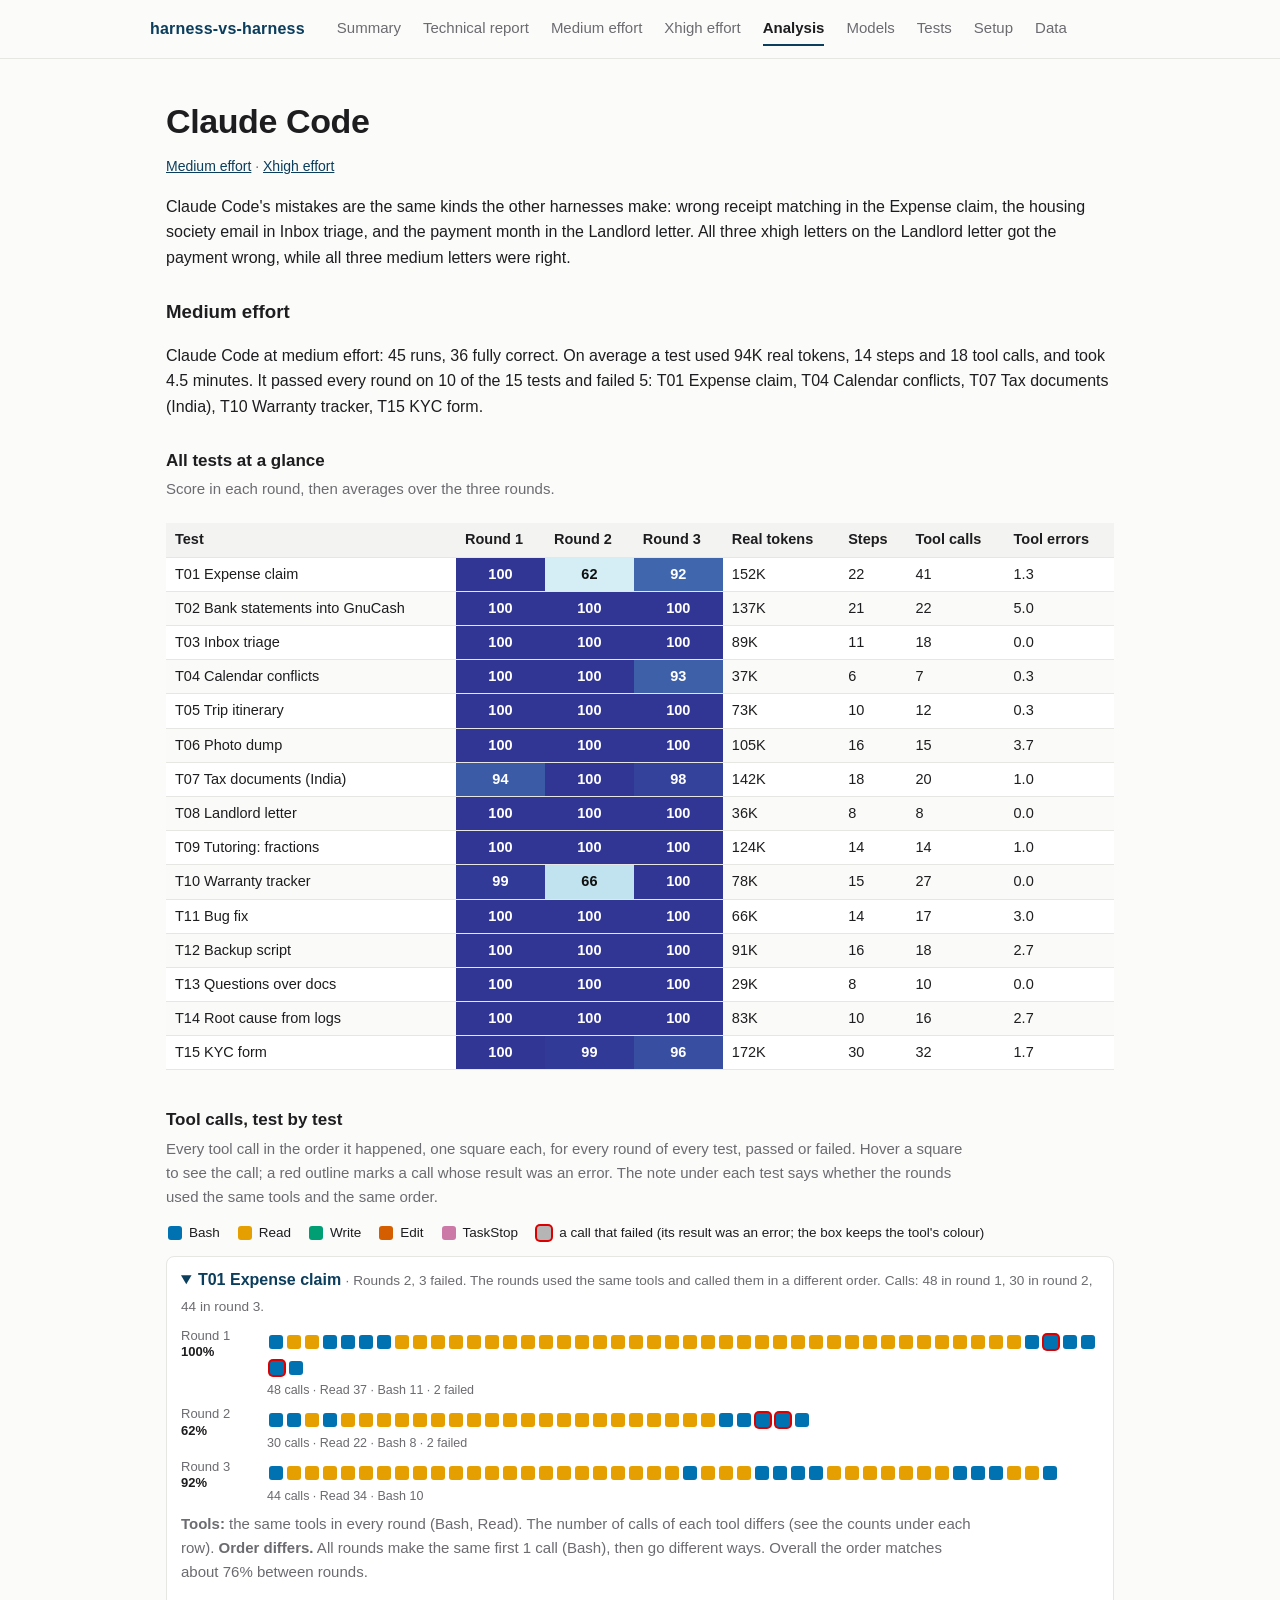
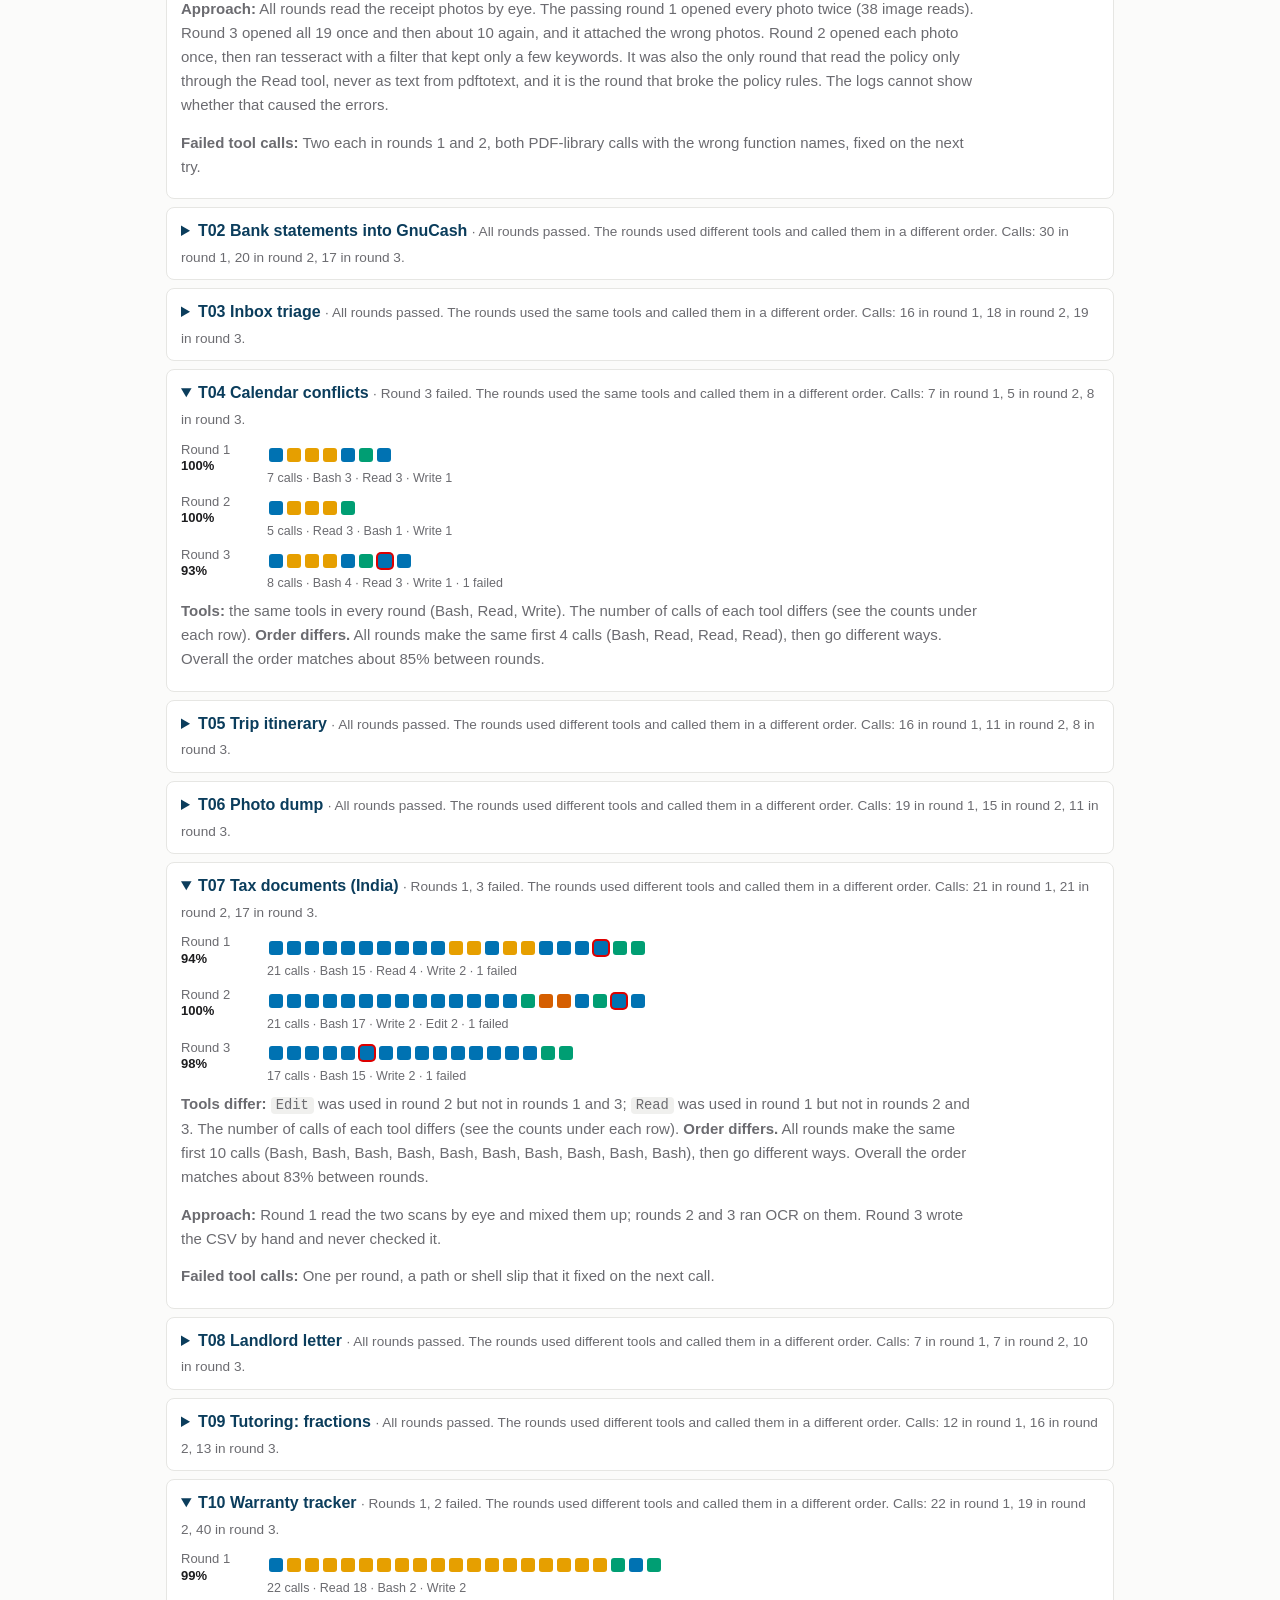
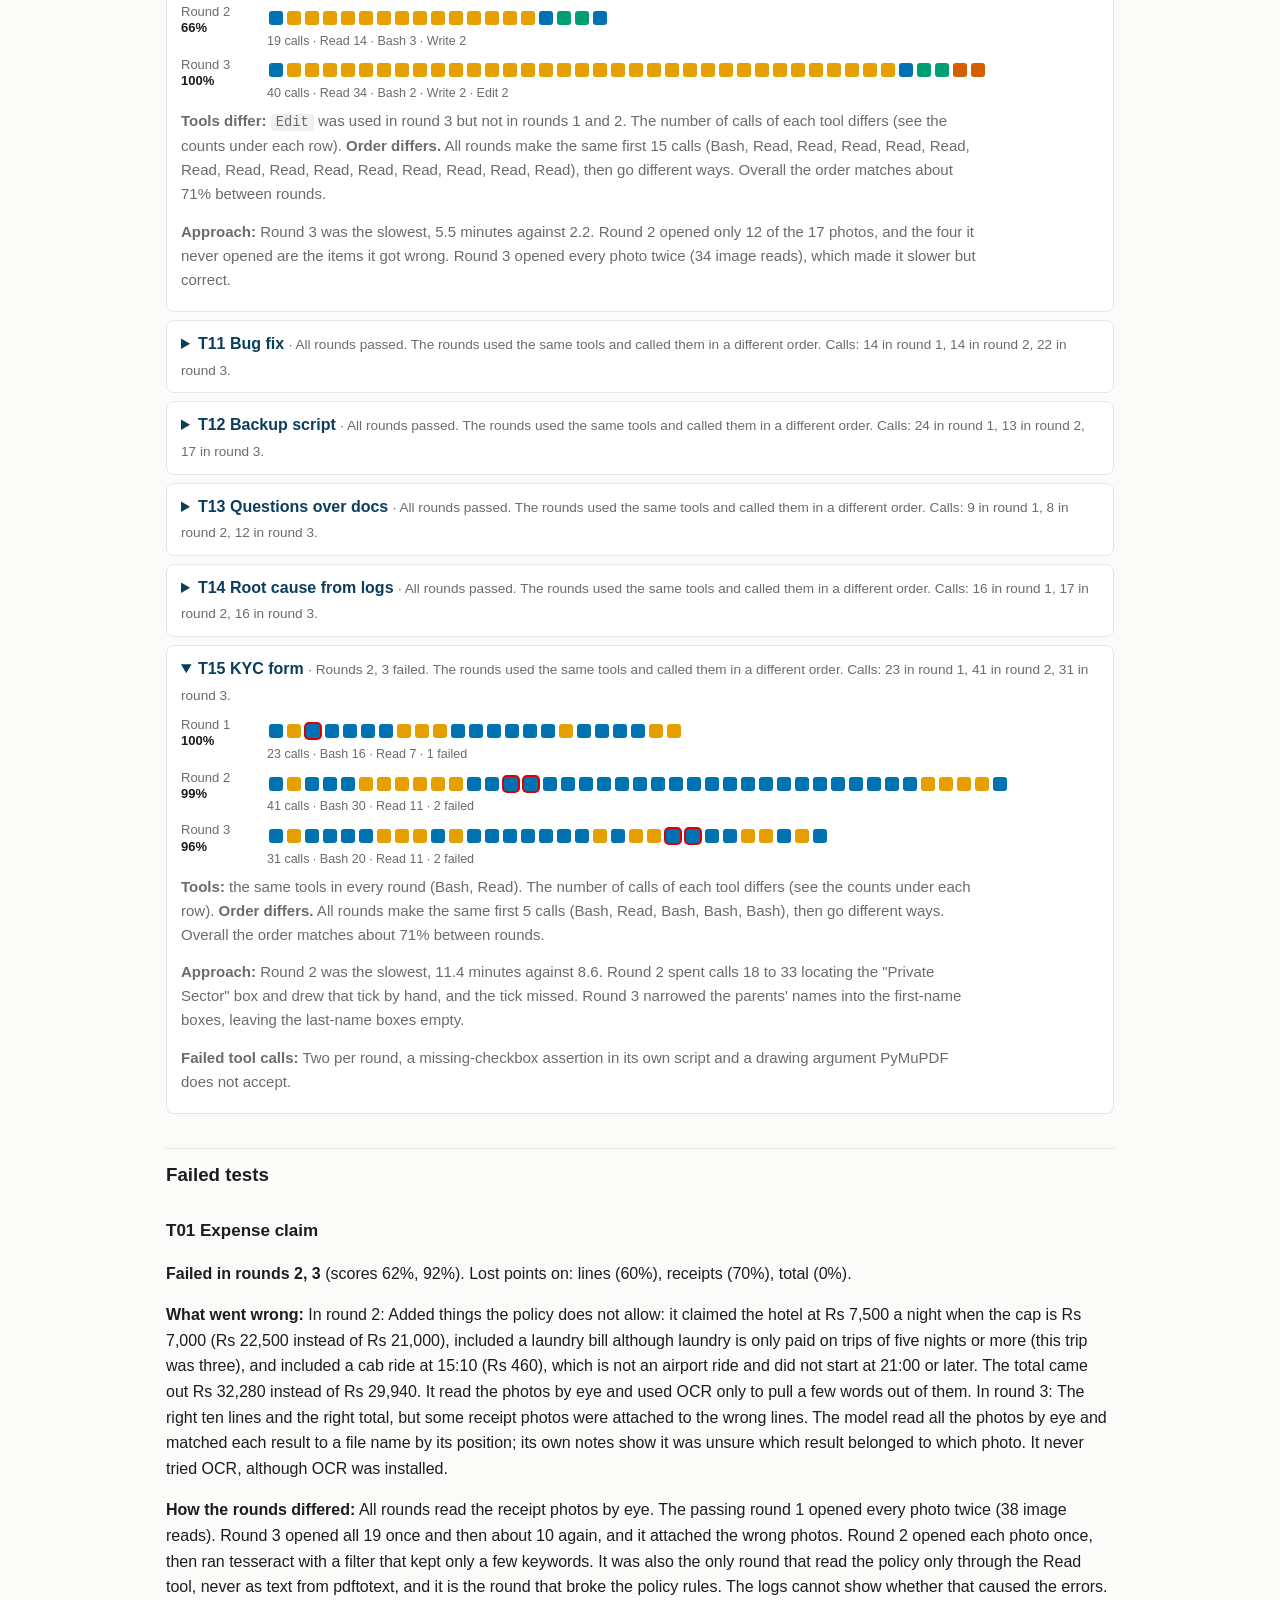
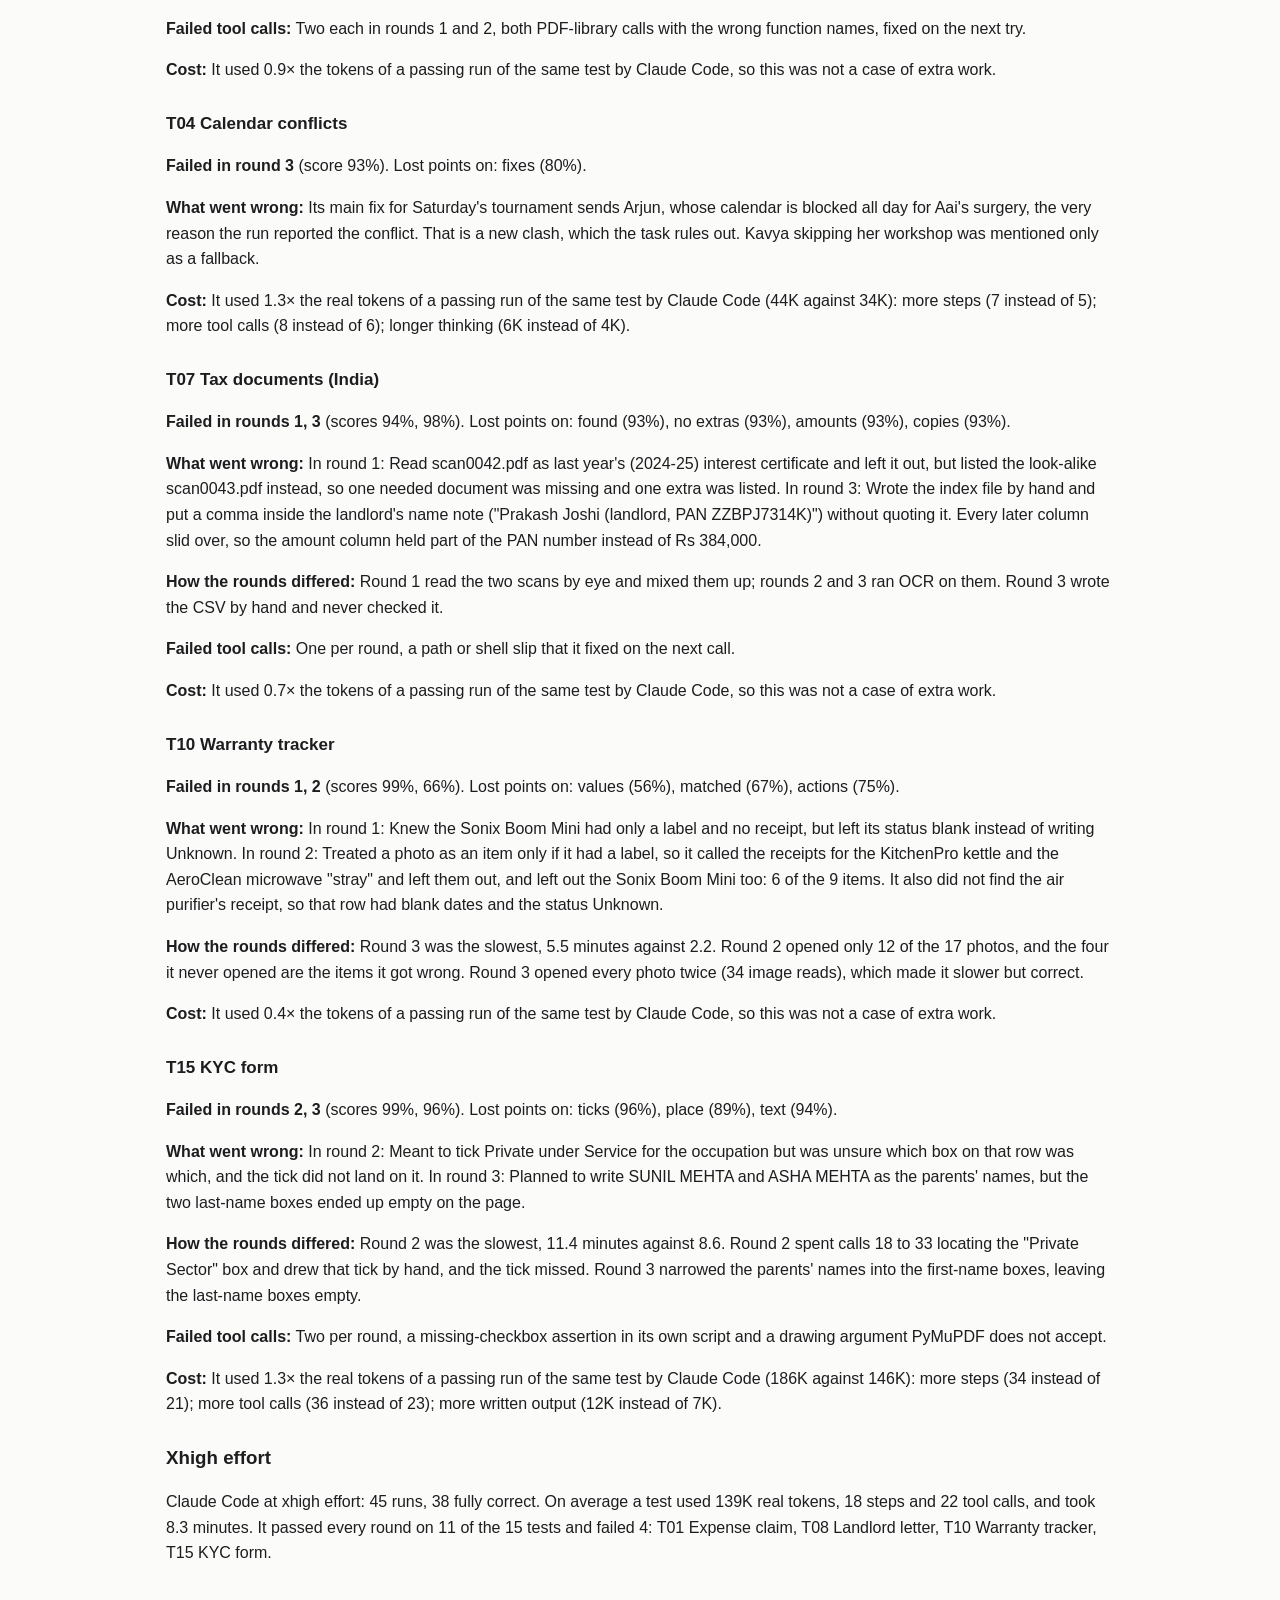
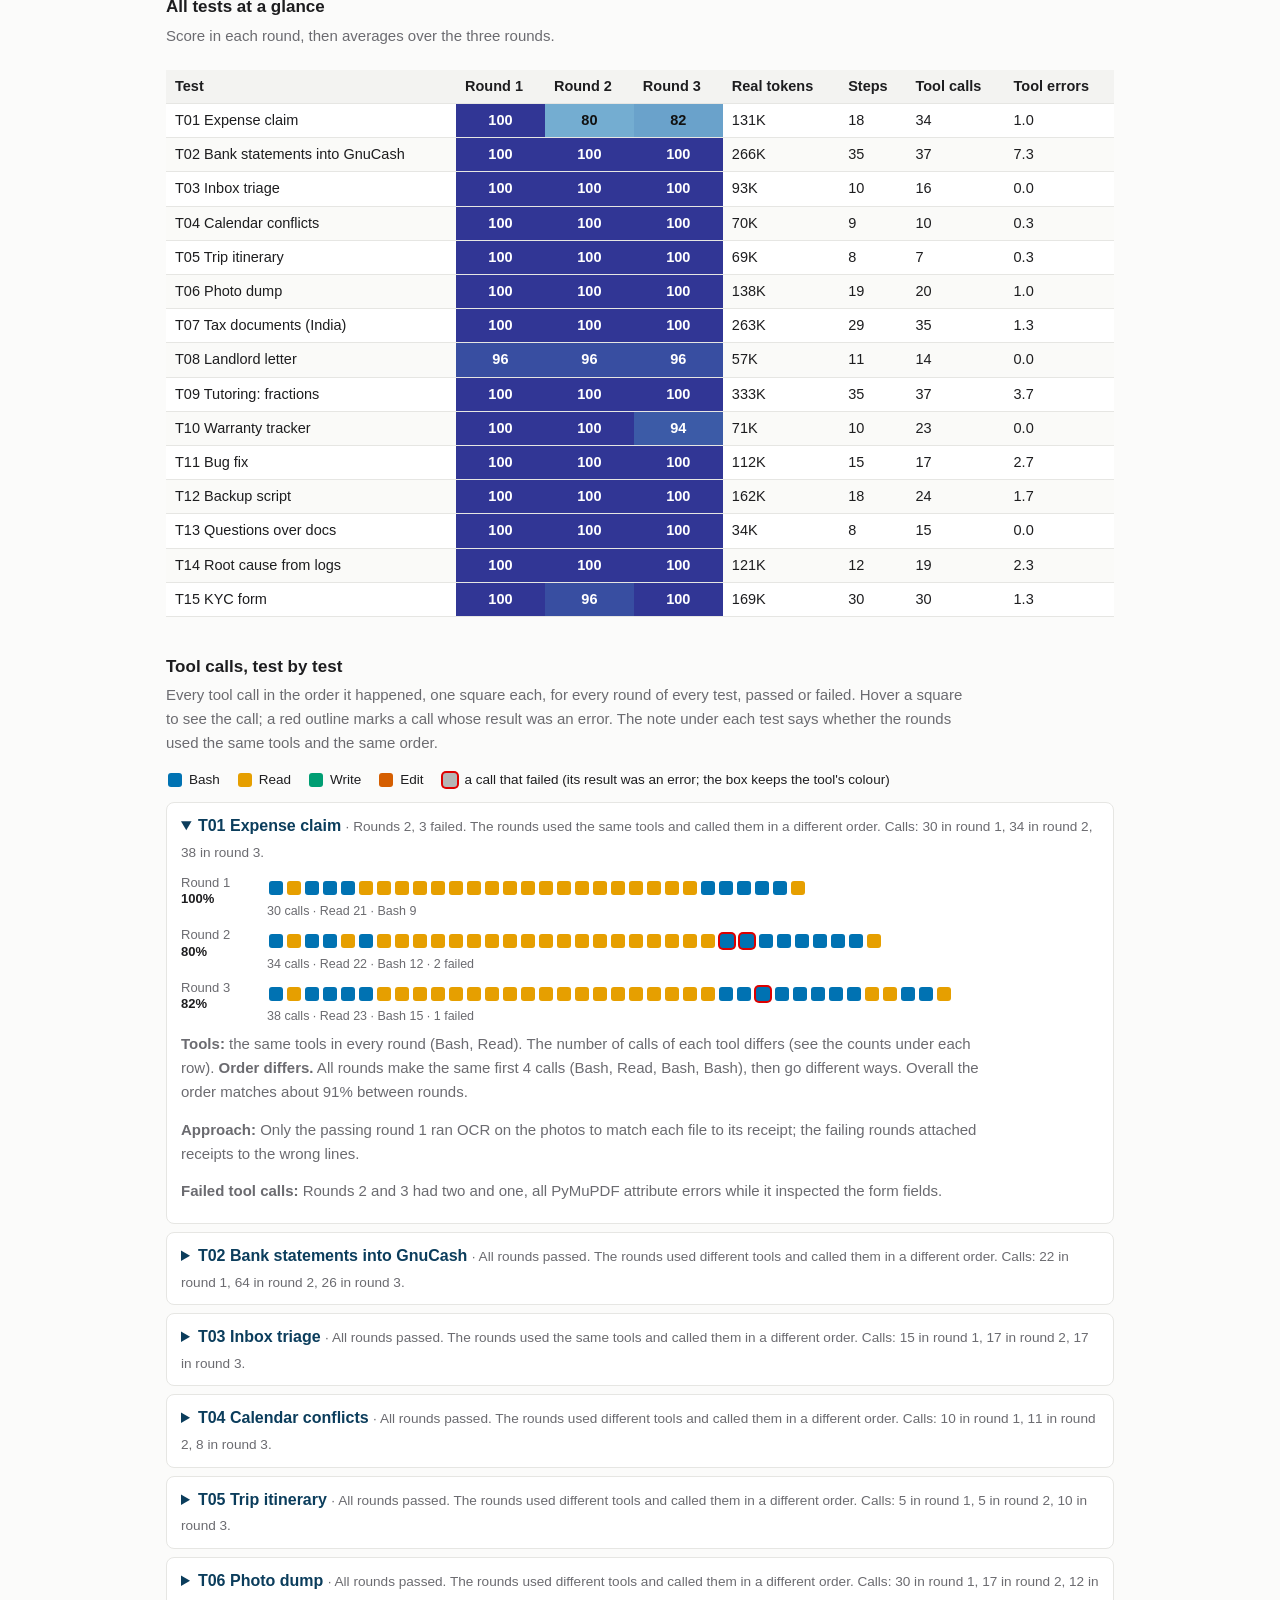
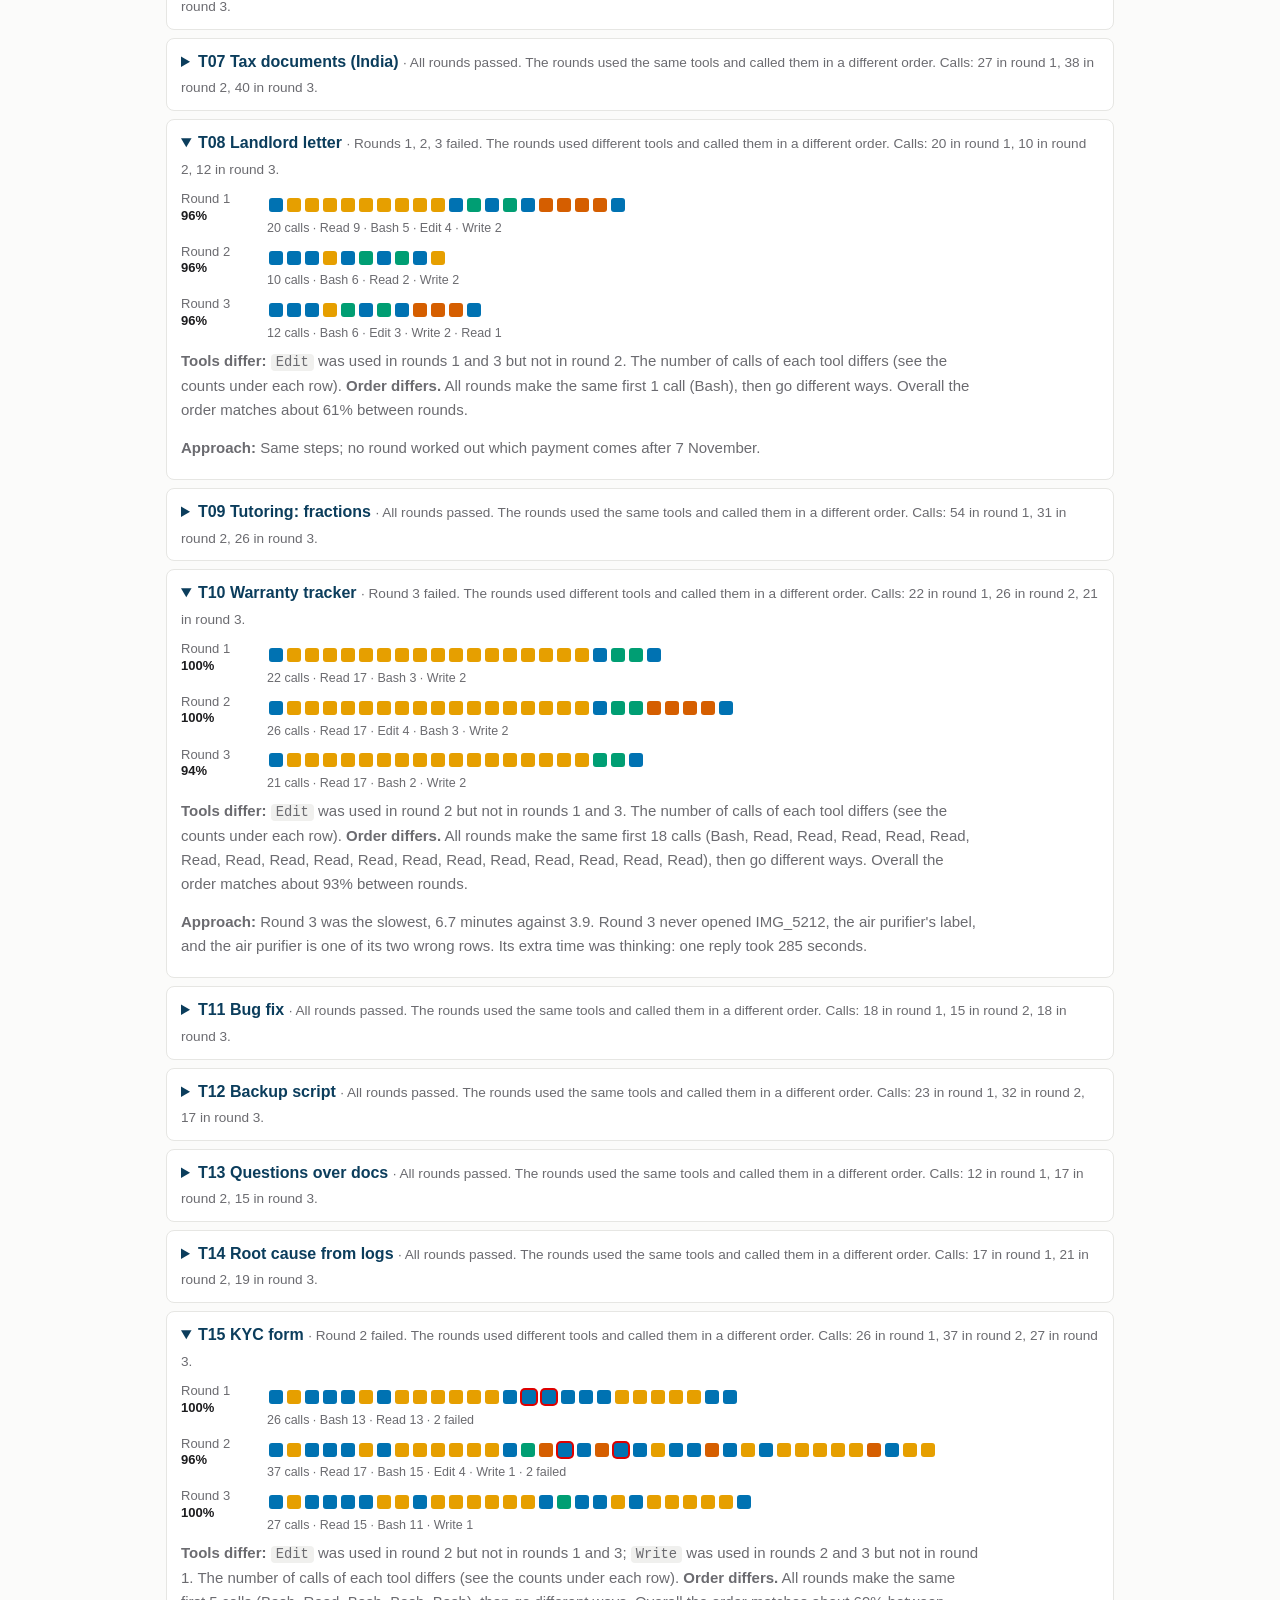
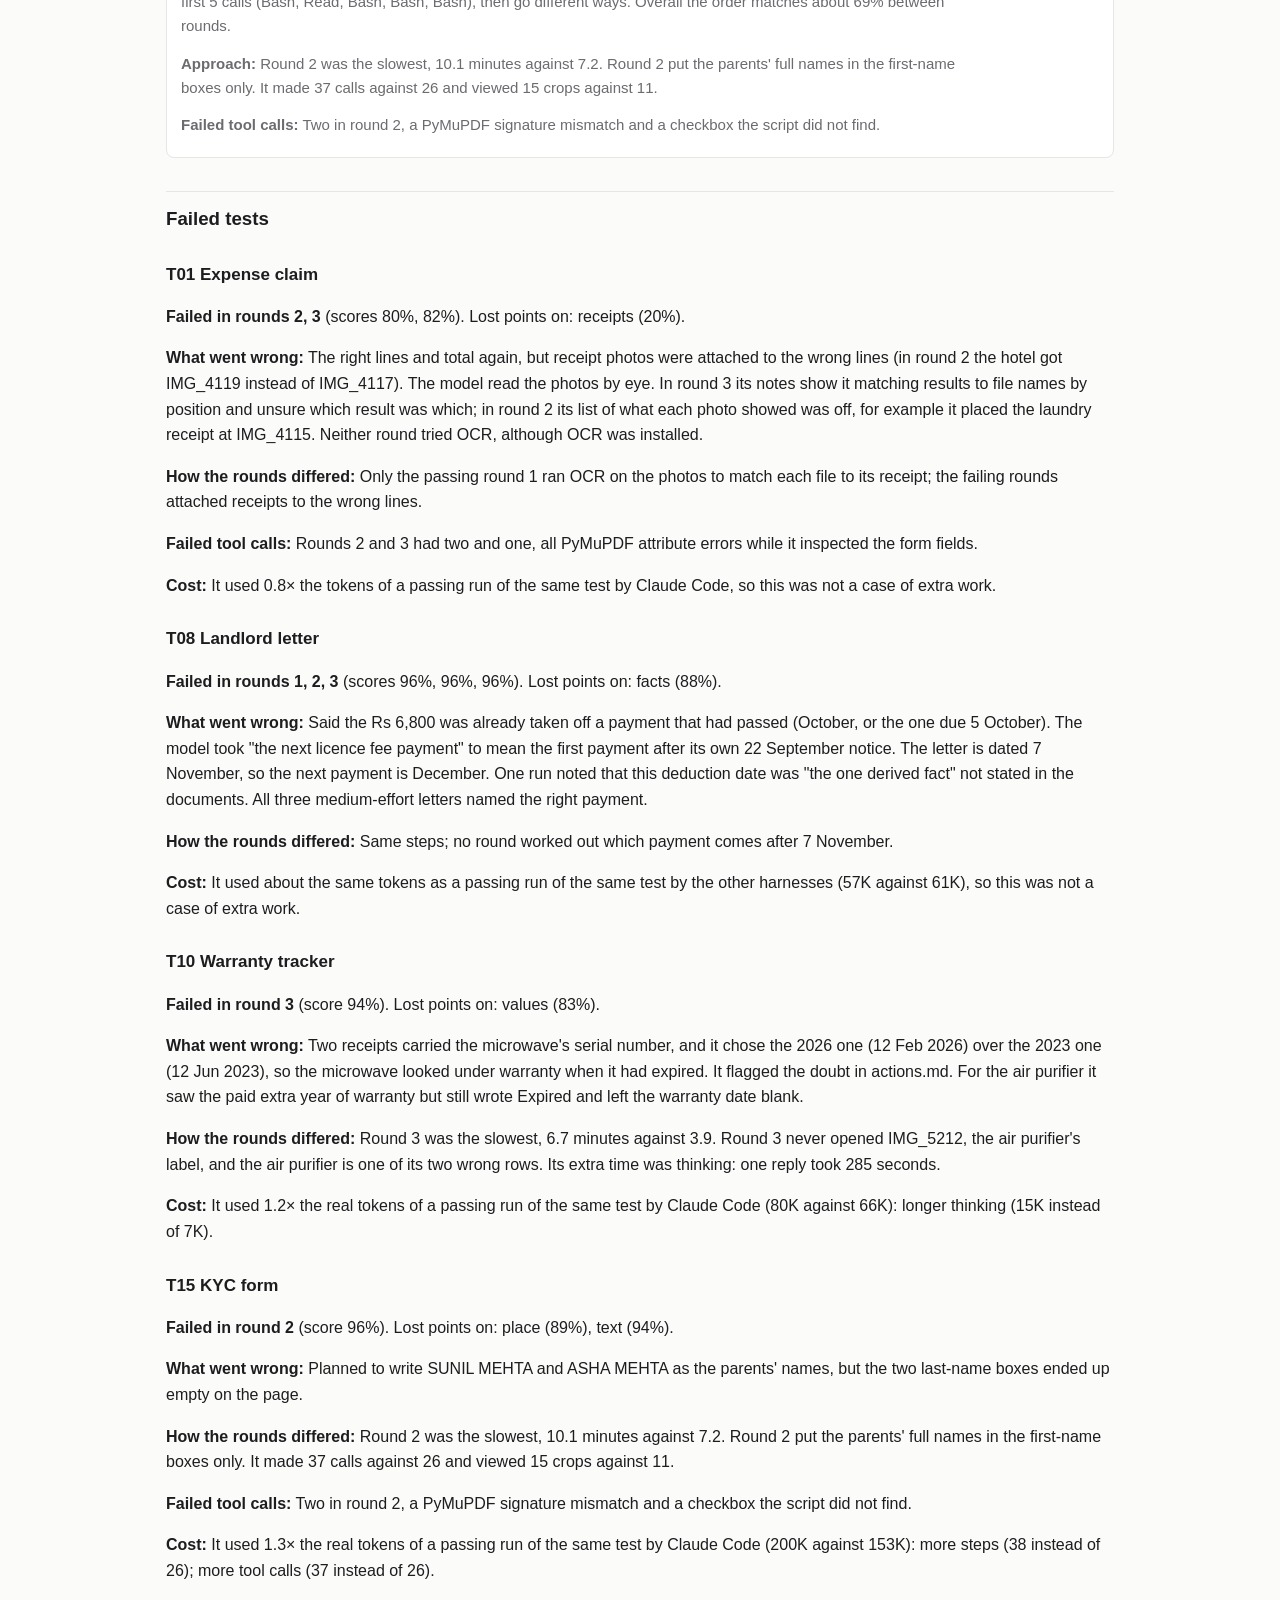
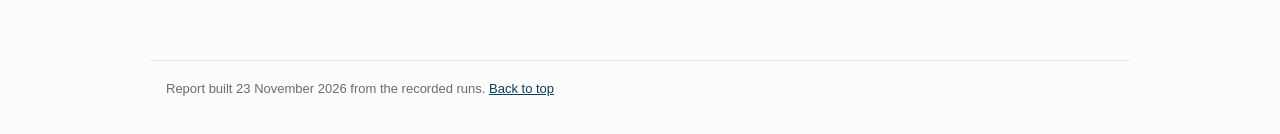
==== commit 062cb8e5: "Models page: Pi at medium on Qwen3.8-Flash-Next and Qwen3.8-27B, three rounds each" ====
--- a/analysis-claude.html
+++ b/analysis-claude.html
@@ -1 +1 @@
-<!doctype html><html lang="en"><head><meta charset="utf-8"><meta name="viewport" content="width=device-width,initial-scale=1"><title>Claude Code: analysis</title><link rel="stylesheet" href="assets/style.css"></head><body><nav><span class="brand">harness-vs-harness</span><a href="index.html">Summary</a><a href="report.html">Technical report</a><a href="qwen3-8-flash-next-medium.html">Medium effort</a><a href="qwen3-8-flash-next-xhigh.html">Xhigh effort</a><a href="analysis.html" class=on>Analysis</a><a href="tests.html">Tests</a><a href="setup.html">Setup</a><a href="data.html">Data</a></nav><main><h1 id="top">Claude Code</h1><p class="toc"><a href="#claude-medium">Medium effort</a> · <a href="#claude-xhigh">Xhigh effort</a></p><p>Claude Code's mistakes are the same kinds the other harnesses make: wrong receipt matching in the Expense claim, the housing society email in Inbox triage, and the payment month in the Landlord letter. All three xhigh letters on the Landlord letter got the payment wrong, while all three medium letters were right.</p><h3 id="claude-medium">Medium effort</h3><p>Claude Code at medium effort: 45 runs, 36 fully correct. On average a test used 94K real tokens, 14 steps and 18 tool calls, and took 4.5 minutes. It passed every round on 10 of the 15 tests and failed 5: T01 Expense claim, T04 Calendar conflicts, T07 Tax documents (India), T10 Warranty tracker, T15 KYC form.</p><h4>All tests at a glance</h4><p class="how">Score in each round, then averages over the three rounds.</p><div class="scroll"><table class="data glance"><thead><tr><th>Test</th><th>Round 1</th><th>Round 2</th><th>Round 3</th><th>Real tokens</th><th>Steps</th><th>Tool calls</th><th>Tool errors</th></tr></thead><tbody><tr><td>T01 Expense claim</td><td class="sc" style="background:rgb(49,54,149);color:#fff">100</td><td class="sc" style="background:rgb(213,237,245);color:#111">62</td><td class="sc" style="background:rgb(64,103,173);color:#fff">92</td><td>152K</td><td>22</td><td>41</td><td>1.3</td></tr><tr><td>T02 Bank statements into GnuCash</td><td class="sc" style="background:rgb(49,54,149);color:#fff">100</td><td class="sc" style="background:rgb(49,54,149);color:#fff">100</td><td class="sc" style="background:rgb(49,54,149);color:#fff">100</td><td>137K</td><td>21</td><td>22</td><td>5.0</td></tr><tr><td>T03 Inbox triage</td><td class="sc" style="background:rgb(49,54,149);color:#fff">100</td><td class="sc" style="background:rgb(49,54,149);color:#fff">100</td><td class="sc" style="background:rgb(49,54,149);color:#fff">100</td><td>89K</td><td>11</td><td>18</td><td>0.0</td></tr><tr><td>T04 Calendar conflicts</td><td class="sc" style="background:rgb(49,54,149);color:#fff">100</td><td class="sc" style="background:rgb(49,54,149);color:#fff">100</td><td class="sc" style="background:rgb(62,96,169);color:#fff">93</td><td>37K</td><td>6</td><td>7</td><td>0.3</td></tr><tr><td>T05 Trip itinerary</td><td class="sc" style="background:rgb(49,54,149);color:#fff">100</td><td class="sc" style="background:rgb(49,54,149);color:#fff">100</td><td class="sc" style="background:rgb(49,54,149);color:#fff">100</td><td>73K</td><td>10</td><td>12</td><td>0.3</td></tr><tr><td>T06 Photo dump</td><td class="sc" style="background:rgb(49,54,149);color:#fff">100</td><td class="sc" style="background:rgb(49,54,149);color:#fff">100</td><td class="sc" style="background:rgb(49,54,149);color:#fff">100</td><td>105K</td><td>16</td><td>15</td><td>3.7</td></tr><tr><td>T07 Tax documents (India)</td><td class="sc" style="background:rgb(60,91,167);color:#fff">94</td><td class="sc" style="background:rgb(49,54,149);color:#fff">100</td><td class="sc" style="background:rgb(52,66,155);color:#fff">98</td><td>142K</td><td>18</td><td>20</td><td>1.0</td></tr><tr><td>T08 Landlord letter</td><td class="sc" style="background:rgb(49,54,149);color:#fff">100</td><td class="sc" style="background:rgb(49,54,149);color:#fff">100</td><td class="sc" style="background:rgb(49,54,149);color:#fff">100</td><td>36K</td><td>8</td><td>8</td><td>0.0</td></tr><tr><td>T09 Tutoring: fractions</td><td class="sc" style="background:rgb(49,54,149);color:#fff">100</td><td class="sc" style="background:rgb(49,54,149);color:#fff">100</td><td class="sc" style="background:rgb(49,54,149);color:#fff">100</td><td>124K</td><td>14</td><td>14</td><td>1.0</td></tr><tr><td>T10 Warranty tracker</td><td class="sc" style="background:rgb(50,58,151);color:#fff">99</td><td class="sc" style="background:rgb(192,227,239);color:#111">66</td><td class="sc" style="background:rgb(49,54,149);color:#fff">100</td><td>78K</td><td>15</td><td>27</td><td>0.0</td></tr><tr><td>T11 Bug fix</td><td class="sc" style="background:rgb(49,54,149);color:#fff">100</td><td class="sc" style="background:rgb(49,54,149);color:#fff">100</td><td class="sc" style="background:rgb(49,54,149);color:#fff">100</td><td>66K</td><td>14</td><td>17</td><td>3.0</td></tr><tr><td>T12 Backup script</td><td class="sc" style="background:rgb(49,54,149);color:#fff">100</td><td class="sc" style="background:rgb(49,54,149);color:#fff">100</td><td class="sc" style="background:rgb(49,54,149);color:#fff">100</td><td>91K</td><td>16</td><td>18</td><td>2.7</td></tr><tr><td>T13 Questions over docs</td><td class="sc" style="background:rgb(49,54,149);color:#fff">100</td><td class="sc" style="background:rgb(49,54,149);color:#fff">100</td><td class="sc" style="background:rgb(49,54,149);color:#fff">100</td><td>29K</td><td>8</td><td>10</td><td>0.0</td></tr><tr><td>T14 Root cause from logs</td><td class="sc" style="background:rgb(49,54,149);color:#fff">100</td><td class="sc" style="background:rgb(49,54,149);color:#fff">100</td><td class="sc" style="background:rgb(49,54,149);color:#fff">100</td><td>83K</td><td>10</td><td>16</td><td>2.7</td></tr><tr><td>T15 KYC form</td><td class="sc" style="background:rgb(49,54,149);color:#fff">100</td><td class="sc" style="background:rgb(50,58,151);color:#fff">99</td><td class="sc" style="background:rgb(56,78,161);color:#fff">96</td><td>172K</td><td>30</td><td>32</td><td>1.7</td></tr></tbody></table></div><h4>Tool calls, test by test</h4><p class="how">Every tool call in the order it happened, one square each, for every round of every test, passed or failed. Hover a square to see the call; a red outline marks a call whose result was an error. The note under each test says whether the rounds used the same tools and the same order.</p><div class="legend"><span class="lg"><span class="tc" style="background:#0072B2"></span>Bash</span><span class="lg"><span class="tc" style="background:#E69F00"></span>Read</span><span class="lg"><span class="tc" style="background:#009E73"></span>Write</span><span class="lg"><span class="tc" style="background:#D55E00"></span>Edit</span><span class="lg"><span class="tc" style="background:#CC79A7"></span>TaskStop</span><span class="lg"><span class="tc err" style="background:#b5b5b5"></span>a call that failed (its result was an error; the box keeps the tool's colour)</span></div><details open><summary><b>T01 Expense claim</b> <span class="muted">· Rounds 2, 3 failed. The rounds used the same tools and called them in a different order. Calls: 48 in round 1, 30 in round 2, 44 in round 3.</span></summary><div class="strip"><div class="lab">Round 1<br><span class="sc2">100%</span></div><div class="sq"><span class="tc" style="background:#0072B2" title="Bash: find /home/arjun/task/input -type f | head -100; echo ---; ls /home/arjun/task"></span><span class="tc" style="background:#E69F00" title="Read: /home/arjun/task/input/trip_note.txt"></span><span class="tc" style="background:#E69F00" title="Read: /home/arjun/task/input/Travel_and_Expense_Policy_v3.2.pdf"></span><span class="tc" style="background:#0072B2" title="Bash: which pdftotext pdfinfo python3; python3 -c &quot;import pypdf&quot; 2&gt;&amp;1; python3 -c &quot;import fitz&quot; 2&gt;&amp;1 | head -1; pyth"></span><span class="tc" style="background:#0072B2" title="Bash: pdftotext -layout /home/arjun/task/input/Travel_and_Expense_Policy_v3.2.pdf - ; echo ===FORM===; pdftotext -la"></span><span class="tc" style="background:#0072B2" title="Bash: python3 - &lt;&lt;&#x27;EOF&#x27; import pymupdf doc = pymupdf.open(&#x27;input/Expense_Claim_Form_EC-1.pdf&#x27;) page = doc[0] for w i"></span><span class="tc" style="background:#0072B2" title="Bash: cd /home/arjun/task/input/receipts &amp;&amp; identify -format &quot;%f %wx%h\n&quot; *.jpg 2&gt;/dev/null || file *.jpg | head -20"></span><span class="tc" style="background:#E69F00" title="Read: /home/arjun/task/input/receipts/IMG_4101.jpg"></span><span class="tc" style="background:#E69F00" title="Read: /home/arjun/task/input/receipts/IMG_4102.jpg"></span><span class="tc" style="background:#E69F00" title="Read: /home/arjun/task/input/receipts/IMG_4103.jpg"></span><span class="tc" style="background:#E69F00" title="Read: /home/arjun/task/input/receipts/IMG_4104.jpg"></span><span class="tc" style="background:#E69F00" title="Read: /home/arjun/task/input/receipts/IMG_4105.jpg"></span><span class="tc" style="background:#E69F00" title="Read: /home/arjun/task/input/receipts/IMG_4106.jpg"></span><span class="tc" style="background:#E69F00" title="Read: /home/arjun/task/input/receipts/IMG_4107.jpg"></span><span class="tc" style="background:#E69F00" title="Read: /home/arjun/task/input/receipts/IMG_4108.jpg"></span><span class="tc" style="background:#E69F00" title="Read: /home/arjun/task/input/receipts/IMG_4109.jpg"></span><span class="tc" style="background:#E69F00" title="Read: /home/arjun/task/input/receipts/IMG_4110.jpg"></span><span class="tc" style="background:#E69F00" title="Read: /home/arjun/task/input/receipts/IMG_4111.jpg"></span><span class="tc" style="background:#E69F00" title="Read: /home/arjun/task/input/receipts/IMG_4112.jpg"></span><span class="tc" style="background:#E69F00" title="Read: /home/arjun/task/input/receipts/IMG_4113.jpg"></span><span class="tc" style="background:#E69F00" title="Read: /home/arjun/task/input/receipts/IMG_4114.jpg"></span><span class="tc" style="background:#E69F00" title="Read: /home/arjun/task/input/receipts/IMG_4115.jpg"></span><span class="tc" style="background:#E69F00" title="Read: /home/arjun/task/input/receipts/IMG_4116.jpg"></span><span class="tc" style="background:#E69F00" title="Read: /home/arjun/task/input/receipts/IMG_4117.jpg"></span><span class="tc" style="background:#E69F00" title="Read: /home/arjun/task/input/receipts/IMG_4118.jpg"></span><span class="tc" style="background:#E69F00" title="Read: /home/arjun/task/input/receipts/IMG_4119.jpg"></span><span class="tc" style="background:#E69F00" title="Read: /home/arjun/task/input/receipts/IMG_4108.jpg"></span><span class="tc" style="background:#E69F00" title="Read: /home/arjun/task/input/receipts/IMG_4109.jpg"></span><span class="tc" style="background:#E69F00" title="Read: /home/arjun/task/input/receipts/IMG_4107.jpg"></span><span class="tc" style="background:#E69F00" title="Read: /home/arjun/task/input/receipts/IMG_4110.jpg"></span><span class="tc" style="background:#E69F00" title="Read: /home/arjun/task/input/receipts/IMG_4111.jpg"></span><span class="tc" style="background:#E69F00" title="Read: /home/arjun/task/input/receipts/IMG_4112.jpg"></span><span class="tc" style="background:#E69F00" title="Read: /home/arjun/task/input/receipts/IMG_4113.jpg"></span><span class="tc" style="background:#E69F00" title="Read: /home/arjun/task/input/receipts/IMG_4114.jpg"></span><span class="tc" style="background:#E69F00" title="Read: /home/arjun/task/input/receipts/IMG_4115.jpg"></span><span class="tc" style="background:#E69F00" title="Read: /home/arjun/task/input/receipts/IMG_4116.jpg"></span><span class="tc" style="background:#E69F00" title="Read: /home/arjun/task/input/receipts/IMG_4117.jpg"></span><span class="tc" style="background:#E69F00" title="Read: /home/arjun/task/input/receipts/IMG_4118.jpg"></span><span class="tc" style="background:#E69F00" title="Read: /home/arjun/task/input/receipts/IMG_4119.jpg"></span><span class="tc" style="background:#E69F00" title="Read: /home/arjun/task/input/receipts/IMG_4101.jpg"></span><span class="tc" style="background:#E69F00" title="Read: /home/arjun/task/input/receipts/IMG_4102.jpg"></span><span class="tc" style="background:#E69F00" title="Read: /home/arjun/task/input/receipts/IMG_4103.jpg"></span><span class="tc" style="background:#0072B2" title="Bash: python3 - &lt;&lt;&#x27;EOF&#x27; import pymupdf doc = pymupdf.open(&#x27;/home/arjun/task/input/Expense_Claim_Form_EC-1.pdf&#x27;) page"></span><span class="tc err" style="background:#0072B2" title="Bash: mkdir -p /home/arjun/task/output &amp;&amp; python3 - &lt;&lt;&#x27;EOF&#x27; import pymupdf SRC=&#x27;/home/arjun/task/input/Expense_Claim (failed)"></span><span class="tc" style="background:#0072B2" title="Bash: python3 - &lt;&lt;&#x27;EOF&#x27; import pymupdf SRC=&#x27;/home/arjun/task/input/Expense_Claim_Form_EC-1.pdf&#x27; DST=&#x27;/home/arjun/tas"></span><span class="tc" style="background:#0072B2" title="Bash: python3 - &lt;&lt;&#x27;EOF&#x27; import pymupdf d = pymupdf.open(&#x27;/home/arjun/task/output/Expense_Claim_EC-1_filled.pdf&#x27;) for"></span><span class="tc err" style="background:#0072B2" title="Bash: python3 - &lt;&lt;&#x27;EOF&#x27; import pymupdf DST=&#x27;/home/arjun/task/output/Expense_Claim_EC-1_filled.pdf&#x27; d = pymupdf.open( (failed)"></span><span class="tc" style="background:#0072B2" title="Bash: python3 - &lt;&lt;&#x27;EOF&#x27; import pymupdf, os, shutil DST=&#x27;/home/arjun/task/output/Expense_Claim_EC-1_filled.pdf&#x27; d = p"></span><div class="cn">48 calls · Read 37 · Bash 11 · 2 failed</div></div></div><div class="strip"><div class="lab">Round 2<br><span class="sc2">62%</span></div><div class="sq"><span class="tc" style="background:#0072B2" title="Bash: find /home/arjun/task/input -type f | head -50; echo ---; cat /home/arjun/task/input/trip_note.txt"></span><span class="tc" style="background:#0072B2" title="Bash: which pdftk qpdf pdftotext python3; python3 -c &quot;import pypdf; print(&#x27;pypdf&#x27;, pypdf.__version__)&quot; 2&gt;&amp;1; python3"></span><span class="tc" style="background:#E69F00" title="Read: /home/arjun/task/input/Travel_and_Expense_Policy_v3.2.pdf"></span><span class="tc" style="background:#0072B2" title="Bash: python3 - &lt;&lt;&#x27;EOF&#x27; import pypdf r = pypdf.PdfReader(&#x27;input/Expense_Claim_Form_EC-1.pdf&#x27;) f = r.get_fields() for"></span><span class="tc" style="background:#E69F00" title="Read: /home/arjun/task/input/receipts/IMG_4101.jpg"></span><span class="tc" style="background:#E69F00" title="Read: /home/arjun/task/input/receipts/IMG_4102.jpg"></span><span class="tc" style="background:#E69F00" title="Read: /home/arjun/task/input/receipts/IMG_4103.jpg"></span><span class="tc" style="background:#E69F00" title="Read: /home/arjun/task/input/receipts/IMG_4104.jpg"></span><span class="tc" style="background:#E69F00" title="Read: /home/arjun/task/input/receipts/IMG_4105.jpg"></span><span class="tc" style="background:#E69F00" title="Read: /home/arjun/task/input/receipts/IMG_4106.jpg"></span><span class="tc" style="background:#E69F00" title="Read: /home/arjun/task/input/receipts/IMG_4107.jpg"></span><span class="tc" style="background:#E69F00" title="Read: /home/arjun/task/input/receipts/IMG_4101.jpg"></span><span class="tc" style="background:#E69F00" title="Read: /home/arjun/task/input/receipts/IMG_4108.jpg"></span><span class="tc" style="background:#E69F00" title="Read: /home/arjun/task/input/receipts/IMG_4109.jpg"></span><span class="tc" style="background:#E69F00" title="Read: /home/arjun/task/input/receipts/IMG_4110.jpg"></span><span class="tc" style="background:#E69F00" title="Read: /home/arjun/task/input/receipts/IMG_4111.jpg"></span><span class="tc" style="background:#E69F00" title="Read: /home/arjun/task/input/receipts/IMG_4112.jpg"></span><span class="tc" style="background:#E69F00" title="Read: /home/arjun/task/input/receipts/IMG_4113.jpg"></span><span class="tc" style="background:#E69F00" title="Read: /home/arjun/task/input/receipts/IMG_4114.jpg"></span><span class="tc" style="background:#E69F00" title="Read: /home/arjun/task/input/receipts/IMG_4113.jpg"></span><span class="tc" style="background:#E69F00" title="Read: /home/arjun/task/input/receipts/IMG_4115.jpg"></span><span class="tc" style="background:#E69F00" title="Read: /home/arjun/task/input/receipts/IMG_4116.jpg"></span><span class="tc" style="background:#E69F00" title="Read: /home/arjun/task/input/receipts/IMG_4117.jpg"></span><span class="tc" style="background:#E69F00" title="Read: /home/arjun/task/input/receipts/IMG_4118.jpg"></span><span class="tc" style="background:#E69F00" title="Read: /home/arjun/task/input/receipts/IMG_4119.jpg"></span><span class="tc" style="background:#0072B2" title="Bash: cd /home/arjun/task/input/receipts &amp;&amp; md5sum IMG_*.jpg | sort; which tesseract; python3 -c &quot;import pytesseract"></span><span class="tc" style="background:#0072B2" title="Bash: for f in IMG_*.jpg; do echo &quot;== $f&quot;; tesseract &quot;$f&quot; - 2&gt;/dev/null | grep -Ei &#x27;receipt no|bill no|invoice no|pn"></span><span class="tc err" style="background:#0072B2" title="Bash: cd /home/arjun/task &amp;&amp; mkdir -p output &amp;&amp; python3 - &lt;&lt;&#x27;EOF&#x27; import pypdf r = pypdf.PdfReader(&#x27;input/Expense_Cl (failed)"></span><span class="tc err" style="background:#0072B2" title="Bash: python3 - &lt;&lt;&#x27;EOF&#x27; import pypdf r = pypdf.PdfReader(&#x27;output/Expense_Claim_EC-1_filled.pdf&#x27;) f = r.get_fields()  (failed)"></span><span class="tc" style="background:#0072B2" title="Bash: python3 - &lt;&lt;&#x27;EOF&#x27; import pypdf r = pypdf.PdfReader(&#x27;/home/arjun/task/output/Expense_Claim_EC-1_filled.pdf&#x27;) f "></span><div class="cn">30 calls · Read 22 · Bash 8 · 2 failed</div></div></div><div class="strip"><div class="lab">Round 3<br><span class="sc2">92%</span></div><div class="sq"><span class="tc" style="background:#0072B2" title="Bash: find /home/arjun/task/input -type f | head -50 &amp;&amp; echo --- &amp;&amp; cat /home/arjun/task/input/trip_note.txt"></span><span class="tc" style="background:#E69F00" title="Read: /home/arjun/task/input/Travel_and_Expense_Policy_v3.2.pdf"></span><span class="tc" style="background:#E69F00" title="Read: /home/arjun/task/input/Expense_Claim_Form_EC-1.pdf"></span><span class="tc" style="background:#E69F00" title="Read: /home/arjun/task/input/receipts/IMG_4101.jpg"></span><span class="tc" style="background:#E69F00" title="Read: /home/arjun/task/input/receipts/IMG_4102.jpg"></span><span class="tc" style="background:#E69F00" title="Read: /home/arjun/task/input/receipts/IMG_4103.jpg"></span><span class="tc" style="background:#E69F00" title="Read: /home/arjun/task/input/receipts/IMG_4104.jpg"></span><span class="tc" style="background:#E69F00" title="Read: /home/arjun/task/input/receipts/IMG_4105.jpg"></span><span class="tc" style="background:#E69F00" title="Read: /home/arjun/task/input/receipts/IMG_4106.jpg"></span><span class="tc" style="background:#E69F00" title="Read: /home/arjun/task/input/receipts/IMG_4107.jpg"></span><span class="tc" style="background:#E69F00" title="Read: /home/arjun/task/input/receipts/IMG_4108.jpg"></span><span class="tc" style="background:#E69F00" title="Read: /home/arjun/task/input/receipts/IMG_4109.jpg"></span><span class="tc" style="background:#E69F00" title="Read: /home/arjun/task/input/receipts/IMG_4110.jpg"></span><span class="tc" style="background:#E69F00" title="Read: /home/arjun/task/input/receipts/IMG_4101.jpg"></span><span class="tc" style="background:#E69F00" title="Read: /home/arjun/task/input/receipts/IMG_4111.jpg"></span><span class="tc" style="background:#E69F00" title="Read: /home/arjun/task/input/receipts/IMG_4112.jpg"></span><span class="tc" style="background:#E69F00" title="Read: /home/arjun/task/input/receipts/IMG_4113.jpg"></span><span class="tc" style="background:#E69F00" title="Read: /home/arjun/task/input/receipts/IMG_4114.jpg"></span><span class="tc" style="background:#E69F00" title="Read: /home/arjun/task/input/receipts/IMG_4115.jpg"></span><span class="tc" style="background:#E69F00" title="Read: /home/arjun/task/input/receipts/IMG_4116.jpg"></span><span class="tc" style="background:#E69F00" title="Read: /home/arjun/task/input/receipts/IMG_4117.jpg"></span><span class="tc" style="background:#E69F00" title="Read: /home/arjun/task/input/receipts/IMG_4118.jpg"></span><span class="tc" style="background:#E69F00" title="Read: /home/arjun/task/input/receipts/IMG_4119.jpg"></span><span class="tc" style="background:#0072B2" title="Bash: cd /home/arjun/task/input/receipts &amp;&amp; file IMG_4101.jpg IMG_4111.jpg IMG_4116.jpg &amp;&amp; ls -la"></span><span class="tc" style="background:#E69F00" title="Read: /home/arjun/task/input/receipts/IMG_4101.jpg"></span><span class="tc" style="background:#E69F00" title="Read: /home/arjun/task/input/receipts/IMG_4111.jpg"></span><span class="tc" style="background:#E69F00" title="Read: /home/arjun/task/input/receipts/IMG_4116.jpg"></span><span class="tc" style="background:#0072B2" title="Bash: cd /home/arjun/task/input &amp;&amp; which pdftotext python3; python3 -c &quot;import pypdf&quot; 2&gt;&amp;1; python3 -c &quot;import fitz&quot;"></span><span class="tc" style="background:#0072B2" title="Bash: cd /home/arjun/task/input &amp;&amp; pdftotext -layout Travel_and_Expense_Policy_v3.2.pdf -"></span><span class="tc" style="background:#0072B2" title="Bash: cd /home/arjun/task/input &amp;&amp; python3 -I -c &quot; import pypdf r = pypdf.PdfReader(&#x27;Expense_Claim_Form_EC-1.pdf&#x27;) f"></span><span class="tc" style="background:#0072B2" title="Bash: pdftotext -layout Expense_Claim_Form_EC-1.pdf - ; mkdir -p /home/arjun/task/output"></span><span class="tc" style="background:#E69F00" title="Read: /home/arjun/task/input/receipts/IMG_4112.jpg"></span><span class="tc" style="background:#E69F00" title="Read: /home/arjun/task/input/receipts/IMG_4117.jpg"></span><span class="tc" style="background:#E69F00" title="Read: /home/arjun/task/input/receipts/IMG_4118.jpg"></span><span class="tc" style="background:#E69F00" title="Read: /home/arjun/task/input/receipts/IMG_4119.jpg"></span><span class="tc" style="background:#E69F00" title="Read: /home/arjun/task/input/receipts/IMG_4113.jpg"></span><span class="tc" style="background:#E69F00" title="Read: /home/arjun/task/input/receipts/IMG_4114.jpg"></span><span class="tc" style="background:#E69F00" title="Read: /home/arjun/task/input/receipts/IMG_4115.jpg"></span><span class="tc" style="background:#0072B2" title="Bash: python3 -I - &lt;&lt;&#x27;EOF&#x27; import pypdf r = pypdf.PdfReader(&#x27;/home/arjun/task/input/Expense_Claim_Form_EC-1.pdf&#x27;) w "></span><span class="tc" style="background:#0072B2" title="Bash: cd /home/arjun/task/output &amp;&amp; python3 -I -c &quot; import pymupdf d = pymupdf.open(&#x27;Expense_Claim_EC-1_filled.pdf&#x27;)"></span><span class="tc" style="background:#0072B2" title="Bash: md5sum /home/arjun/task/input/receipts/*.jpg | sort"></span><span class="tc" style="background:#E69F00" title="Read: /home/arjun/task/input/receipts/IMG_4112.jpg"></span><span class="tc" style="background:#E69F00" title="Read: /home/arjun/task/output/check.png"></span><span class="tc" style="background:#0072B2" title="Bash: rm /home/arjun/task/output/check.png &amp;&amp; ls -la /home/arjun/task/output /home/arjun/task/input/Expense_Claim_Fo"></span><div class="cn">44 calls · Read 34 · Bash 10</div></div></div><p class="how"><b>Tools:</b> the same tools in every round (Bash, Read). The number of calls of each tool differs (see the counts under each row). <b>Order differs.</b> All rounds make the same first 1 call (Bash), then go different ways. Overall the order matches about 76% between rounds.</p><p class="how"><b>Approach:</b> All rounds read the receipt photos by eye. The passing round 1 opened every photo twice (38 image reads). Round 3 opened all 19 once and then about 10 again, and it attached the wrong photos. Round 2 opened each photo once, then ran tesseract with a filter that kept only a few keywords. It was also the only round that read the policy only through the Read tool, never as text from pdftotext, and it is the round that broke the policy rules. The logs cannot show whether that caused the errors.</p><p class="how"><b>Failed tool calls:</b> Two each in rounds 1 and 2, both PDF-library calls with the wrong function names, fixed on the next try.</p></details><details><summary><b>T02 Bank statements into GnuCash</b> <span class="muted">· All rounds passed. The rounds used different tools and called them in a different order. Calls: 30 in round 1, 20 in round 2, 17 in round 3.</span></summary><div class="strip"><div class="lab">Round 1<br><span class="sc2">100%</span></div><div class="sq"><span class="tc" style="background:#0072B2" title="Bash: ls -la /home/arjun/task/input /home/arjun/task/input/statements /home/arjun/task/output 2&gt;&amp;1"></span><span class="tc" style="background:#0072B2" title="Bash: cp /home/arjun/task/input/Mehta_household.gnucash /home/arjun/task/output/Mehta_household.before.gnucash &amp;&amp; cp"></span><span class="tc" style="background:#0072B2" title="Bash: head -c 2000 /home/arjun/task/input/Mehta_household.gnucash"></span><span class="tc err" style="background:#0072B2" title="Bash: which gnucash; gnucash --version 2&gt;&amp;1 | head -2; python3 -c &quot;import sqlite3; print(&#x27;sqlite3 ok&#x27;)&quot; (failed)"></span><span class="tc err" style="background:#0072B2" title="Bash: cd /tmp &amp;&amp; gnucash --no-start-page --convert /home/arjun/task/work.gnucash --output /home/arjun/task/work.xml  (failed)"></span><span class="tc err" style="background:#0072B2" title="Bash: which xvfb-run Xvfb dbus-run-session; GNUCASH_DISABLE_WINDOWS=yes gnucash --version 2&gt;&amp;1 | head -2; gnucash -- (failed)"></span><span class="tc err" style="background:#0072B2" title="Bash: cd /home/arjun/task &amp;&amp; xvfb-run -a dbus-run-session gnucash --no-start-page --convert work.gnucash --output wo (failed)"></span><span class="tc" style="background:#0072B2" title="Bash: xvfb-run -a dbus-run-session gnucash --help 2&gt;&amp;1 | head -40"></span><span class="tc" style="background:#0072B2" title="Bash: xvfb-run -a dbus-run-session gnucash --help 2&gt;&amp;1 | sed -n &#x27;20,120p&#x27;"></span><span class="tc" style="background:#0072B2" title="Bash: xvfb-run -a dbus-run-session gnucash -v 2&gt;&amp;1 | grep -v AT-SPI; echo ---; dpkg -l gnucash 2&gt;/dev/null | tail -2"></span><span class="tc err" style="background:#0072B2" title="Bash: xvfb-run -a dbus-run-session gnucash --nofile --convert work.gnucash --output /home/arjun/task/work.xml 2&gt;&amp;1 | (failed)"></span><span class="tc err" style="background:#0072B2" title="Bash: ls /usr/lib/x86_64-linux-gnu/gnucash/ 2&gt;/dev/null | head -30; which gnc-cli gnc-fq-dump; python3 -c &quot;import gi (failed)"></span><span class="tc err" style="background:#0072B2" title="Bash: xvfb-run -a dbus-run-session gnucash --convert=work.gnucash --output=/home/arjun/task/work.xml 2&gt;&amp;1 | grep -vi (failed)"></span><span class="tc" style="background:#0072B2" title="Bash: xvfb-run -a dbus-run-session gnucash --help-all 2&gt;&amp;1 | grep -viE &#x27;at-spi|dbind&#x27;"></span><span class="tc" style="background:#0072B2" title="Bash: cat &gt; /tmp/t.scm &lt;&lt;&#x27;EOF&#x27; (use-modules (gnc)) (gnc:log-set-param-log-level &quot;warn&quot;) (display &quot;GUILE-OK\n&quot;) (disp"></span><span class="tc" style="background:#0072B2" title="Bash: grep -aviE &#x27;at-spi|dbind&#x27; /tmp/claude-1001/-home-arjun-task/9ce045aa-5f5f-418f-a4ce-b9eb99bb5cf7/tasks/b9w8p4n"></span><span class="tc" style="background:#CC79A7" title="TaskStop: {&quot;task_id&quot;: &quot;b9w8p4n1o&quot;}"></span><span class="tc" style="background:#0072B2" title="Bash: ls /usr/share/gnucash/scm/ 2&gt;/dev/null; pkill -f gnucash; sleep 1; pgrep -fa gnucash"></span><span class="tc err" style="background:#0072B2" title="Bash: cd /home/arjun/task/input/statements &amp;&amp; for f in *.pdf; do echo &quot;===== $f =====&quot;; pdftotext -layout &quot;$f&quot; - ; d (failed)"></span><span class="tc" style="background:#0072B2" title="Bash: python3 - &lt;&lt;&#x27;EOF&#x27; import sqlite3 db = sqlite3.connect(&#x27;work.gnucash&#x27;) for (name, sql) in db.execute(&quot;SELECT na"></span><span class="tc" style="background:#0072B2" title="Bash: ls -la /home/arjun/task/; pwd"></span><span class="tc" style="background:#0072B2" title="Bash: python3 - &lt;&lt;&#x27;EOF&#x27; import sqlite3 db = sqlite3.connect(&#x27;/home/arjun/task/work.gnucash&#x27;) print(&quot;TABLES:&quot;, [r[0] "></span><span class="tc" style="background:#0072B2" title="Bash: python3 - &lt;&lt;&#x27;EOF&#x27; import sqlite3 db = sqlite3.connect(&#x27;/home/arjun/task/work.gnucash&#x27;) db.row_factory = sqlite"></span><span class="tc" style="background:#0072B2" title="Bash: python3 - &lt;&lt;&#x27;EOF&#x27; &gt; /home/arjun/task/txns.txt import sqlite3 db = sqlite3.connect(&#x27;/home/arjun/task/work.gnuca"></span><span class="tc" style="background:#E69F00" title="Read: /home/arjun/task/txns.txt"></span><span class="tc" style="background:#0072B2" title="Bash: python3 - &lt;&lt;&#x27;EOF&#x27; import sqlite3 db = sqlite3.connect(&#x27;/home/arjun/task/work.gnucash&#x27;) accs = {r[0]:(r[1],r[2]"></span><span class="tc" style="background:#0072B2" title="Bash: python3 - &lt;&lt;&#x27;EOF&#x27; import sqlite3 db = sqlite3.connect(&#x27;/home/arjun/task/work.gnucash&#x27;) rows=list(db.execute(&quot;S"></span><span class="tc" style="background:#0072B2" title="Bash: python3 - &lt;&lt;&#x27;EOF&#x27; import sqlite3, uuid # account guids PEACOCK=&#x27;f11657b345634cdebd08900cd3ab8c4e&#x27; BANYAN=&#x27;9f15"></span><span class="tc" style="background:#0072B2" title="Bash: python3 - &lt;&lt;&#x27;EOF&#x27; import sqlite3 db=sqlite3.connect(&#x27;/home/arjun/task/work.gnucash&#x27;) def bal(agguid, cutoff): "></span><span class="tc" style="background:#0072B2" title="Bash: cp /home/arjun/task/work.gnucash /home/arjun/task/input/Mehta_household.gnucash &amp;&amp; rm /home/arjun/task/work.gn"></span><div class="cn">30 calls · Bash 28 · TaskStop 1 · Read 1 · 8 failed</div></div></div><div class="strip"><div class="lab">Round 2<br><span class="sc2">100%</span></div><div class="sq"><span class="tc" style="background:#0072B2" title="Bash: ls -la /home/arjun/task/input/ /home/arjun/task/input/statements/ 2&gt;/dev/null &amp;&amp; ls /home/arjun/task/output/ 2"></span><span class="tc" style="background:#0072B2" title="Bash: which pdftotext python3; python3 -c &quot;import lxml&quot; 2&gt;&amp;1; head -c 500 /home/arjun/task/input/Mehta_household.gnu"></span><span class="tc" style="background:#0072B2" title="Bash: cd /home/arjun/task/input/statements &amp;&amp; for f in *.pdf; do pdftotext -layout &quot;$f&quot; &quot;/tmp/${f%.pdf}.txt&quot;; done &amp;"></span><span class="tc" style="background:#0072B2" title="Bash: python3 - &lt;&lt;&#x27;EOF&#x27; import sqlite3 db = sqlite3.connect(&#x27;file:/home/arjun/task/input/Mehta_household.gnucash?mod"></span><span class="tc" style="background:#E69F00" title="Read: /tmp/PeacockBank_Statement_Oct2026.txt"></span><span class="tc" style="background:#E69F00" title="Read: /tmp/BanyanCard_Statement_15Oct2026.txt"></span><span class="tc" style="background:#E69F00" title="Read: /tmp/BanyanBank_AccountStatement_01Sep-31Oct2026.txt"></span><span class="tc err" style="background:#0072B2" title="Bash: python3 - &lt;&lt;&#x27;EOF&#x27; import sqlite3 db = sqlite3.connect(&#x27;file:/home/arjun/task/input/Mehta_household.gnucash?mod (failed)"></span><span class="tc" style="background:#0072B2" title="Bash: mkdir -p /home/arjun/task/output &amp;&amp; cp -p /home/arjun/task/input/Mehta_household.gnucash /home/arjun/task/outp"></span><span class="tc" style="background:#0072B2" title="Bash: python3 - &lt;&lt;&#x27;EOF&#x27; import sqlite3 db = sqlite3.connect(&#x27;file:/home/arjun/task/work.gnucash?mode=ro&#x27;, uri=True) "></span><span class="tc err" style="background:#0072B2" title="Bash: python3 - &lt;&lt;&#x27;EOF&#x27; import sqlite3 db = sqlite3.connect(&#x27;file:/home/arjun/task/work.gnucash?mode=ro&#x27;, uri=True)  (failed)"></span><span class="tc" style="background:#0072B2" title="Bash: python3 - &lt;&lt;&#x27;EOF&#x27; import sqlite3 db = sqlite3.connect(&#x27;file:/home/arjun/task/work.gnucash?mode=ro&#x27;, uri=True) "></span><span class="tc" style="background:#0072B2" title="Bash: python3 - &lt;&lt;&#x27;EOF&#x27; import sqlite3 db = sqlite3.connect(&#x27;file:/home/arjun/task/work.gnucash?mode=ro&#x27;, uri=True) "></span><span class="tc" style="background:#0072B2" title="Bash: python3 - &lt;&lt;&#x27;EOF&#x27; import sqlite3 db = sqlite3.connect(&#x27;file:/home/arjun/task/work.gnucash?mode=ro&#x27;, uri=True) "></span><span class="tc err" style="background:#0072B2" title="Bash: python3 - &lt;&lt;&#x27;EOF&#x27; import sqlite3, uuid db = sqlite3.connect(&#x27;/home/arjun/task/work.gnucash&#x27;) CUR=&#x27;b3afda608480 (failed)"></span><span class="tc" style="background:#0072B2" title="Bash: python3 - &lt;&lt;&#x27;EOF&#x27; import sqlite3, uuid db = sqlite3.connect(&#x27;/home/arjun/task/work.gnucash&#x27;) CUR=db.execute(&quot;S"></span><span class="tc err" style="background:#0072B2" title="Bash: python3 - &lt;&lt;&#x27;EOF&#x27; import sqlite3 db = sqlite3.connect(&#x27;/home/arjun/task/work.gnucash&#x27;) print(&quot;integrity:&quot;, db. (failed)"></span><span class="tc err" style="background:#0072B2" title="Bash: python3 -c &quot; import sqlite3 db = sqlite3.connect(&#x27;/home/arjun/task/work.gnucash&#x27;) db.isolation_level=None db.e (failed)"></span><span class="tc" style="background:#0072B2" title="Bash: cp -p /home/arjun/task/output/Mehta_household.before.gnucash /home/arjun/task/work.gnucash &amp;&amp; python3 - &lt;&lt;&#x27;EOF"></span><span class="tc" style="background:#0072B2" title="Bash: cp -p /home/arjun/task/work.gnucash /home/arjun/task/input/Mehta_household.gnucash &amp;&amp; rm /home/arjun/task/work"></span><div class="cn">20 calls · Bash 17 · Read 3 · 5 failed</div></div></div><div class="strip"><div class="lab">Round 3<br><span class="sc2">100%</span></div><div class="sq"><span class="tc" style="background:#0072B2" title="Bash: find /home/arjun/task/input -type f | head -50; ls -la /home/arjun/task"></span><span class="tc" style="background:#0072B2" title="Bash: wc -l /home/arjun/task/input/Mehta_household.gnucash; head -30 /home/arjun/task/input/Mehta_household.gnucash;"></span><span class="tc" style="background:#0072B2" title="Bash: cd /home/arjun/task/input/statements &amp;&amp; for f in *.pdf; do pdftotext -layout &quot;$f&quot; &quot;${f%.pdf}.txt&quot;; done &amp;&amp; whi"></span><span class="tc" style="background:#E69F00" title="Read: /home/arjun/task/input/statements/PeacockBank_Statement_Oct2026.txt"></span><span class="tc" style="background:#E69F00" title="Read: /home/arjun/task/input/statements/BanyanBank_AccountStatement_01Sep-31Oct2026.txt"></span><span class="tc" style="background:#E69F00" title="Read: /home/arjun/task/input/statements/BanyanCard_Statement_15Oct2026.txt"></span><span class="tc" style="background:#0072B2" title="Bash: cp /home/arjun/task/input/Mehta_household.gnucash /home/arjun/task/output/Mehta_household.before.gnucash sqlit"></span><span class="tc err" style="background:#0072B2" title="Bash: sqlite3 -separator &#x27;|&#x27; /home/arjun/task/input/Mehta_household.gnucash &quot;SELECT guid, name, fullname, type, pare (failed)"></span><span class="tc err" style="background:#0072B2" title="Bash: sqlite3 -separator &#x27;|&#x27; /home/arjun/task/input/Mehta_household.gnucash &quot;SELECT a.guid, a.name, p.name, a.type,  (failed)"></span><span class="tc" style="background:#0072B2" title="Bash: DB=/home/arjun/task/input/Mehta_household.gnucash sqlite3 -separator &#x27;|&#x27; $DB &quot;SELECT a.guid, a.name, COALESCE("></span><span class="tc" style="background:#0072B2" title="Bash: DB=/home/arjun/task/input/Mehta_household.gnucash sqlite3 -separator &#x27;|&#x27; $DB &quot;SELECT t.post_date, t.descriptio"></span><span class="tc" style="background:#0072B2" title="Bash: grep -E &#x27;NETFLIX|NEHA|PVR|Payment from Phone|Insurance|SAFFRON&#x27; /tmp/splits.txt | sort -u"></span><span class="tc" style="background:#0072B2" title="Bash: DB=/home/arjun/task/input/Mehta_household.gnucash sqlite3 -separator &#x27;|&#x27; $DB &quot;SELECT DISTINCT action, reconcil"></span><span class="tc" style="background:#0072B2" title="Bash: DB=/home/arjun/task/input/Mehta_household.gnucash sqlite3 -separator &#x27;|&#x27; $DB &quot;SELECT post_date, enter_date FRO"></span><span class="tc" style="background:#009E73" title="Write: /tmp/add_txns.py"></span><span class="tc" style="background:#0072B2" title="Bash: python3 -I /tmp/add_txns.py"></span><span class="tc" style="background:#0072B2" title="Bash: DB=/home/arjun/task/input/Mehta_household.gnucash sqlite3 $DB &quot;PRAGMA integrity_check&quot; &amp;&amp; sqlite3 $DB &quot;SELECT "></span><div class="cn">17 calls · Bash 13 · Read 3 · Write 1 · 2 failed</div></div></div><p class="how"><b>Tools differ:</b> <code>TaskStop</code> was used in round 1 but not in rounds 2 and 3; <code>Write</code> was used in round 3 but not in rounds 1 and 2. The number of calls of each tool differs (see the counts under each row). <b>Order differs.</b> All rounds make the same first 3 calls (Bash, Bash, Bash), then go different ways. Overall the order matches about 60% between rounds.</p><p class="how"><b>Approach:</b> Round 1 took 10.1 minutes, against 4.6 and 6.1. Round 1 made 13 attempts to run GnuCash headless (convert, xvfb, a Scheme script) before giving up and writing to the SQLite file directly. Round 3 made 2.</p></details><details><summary><b>T03 Inbox triage</b> <span class="muted">· All rounds passed. The rounds used the same tools and called them in a different order. Calls: 16 in round 1, 18 in round 2, 19 in round 3.</span></summary><div class="strip"><div class="lab">Round 1<br><span class="sc2">100%</span></div><div class="sq"><span class="tc" style="background:#0072B2" title="Bash: ls -la /home/arjun/task/input/ &amp;&amp; ls /home/arjun/task/input/inbox/ &amp;&amp; ls /home/arjun/task/output 2&gt;/dev/null"></span><span class="tc" style="background:#E69F00" title="Read: /home/arjun/task/input/contacts.csv"></span><span class="tc" style="background:#E69F00" title="Read: /home/arjun/task/input/my_notes.md"></span><span class="tc" style="background:#0072B2" title="Bash: wc -c /home/arjun/task/input/inbox/*.eml | tail -1; for f in /home/arjun/task/input/inbox/*.eml; do echo &quot;===="></span><span class="tc" style="background:#009E73" title="Write: /home/arjun/task/output/labels.csv"></span><span class="tc" style="background:#009E73" title="Write: /home/arjun/task/output/drafts/001.txt"></span><span class="tc" style="background:#009E73" title="Write: /home/arjun/task/output/drafts/002.txt"></span><span class="tc" style="background:#009E73" title="Write: /home/arjun/task/output/drafts/003.txt"></span><span class="tc" style="background:#009E73" title="Write: /home/arjun/task/output/drafts/004.txt"></span><span class="tc" style="background:#009E73" title="Write: /home/arjun/task/output/drafts/005.txt"></span><span class="tc" style="background:#009E73" title="Write: /home/arjun/task/output/drafts/007.txt"></span><span class="tc" style="background:#009E73" title="Write: /home/arjun/task/output/drafts/008.txt"></span><span class="tc" style="background:#009E73" title="Write: /home/arjun/task/output/summary.md"></span><span class="tc" style="background:#D55E00" title="Edit: /home/arjun/task/output/summary.md"></span><span class="tc" style="background:#0072B2" title="Bash: cd /home/arjun/task/output &amp;&amp; awk -F, &#x27;NR&gt;1{c[$2]++} END{for(k in c) print k, c[k]}&#x27; labels.csv &amp;&amp; ls drafts/ "></span><span class="tc" style="background:#D55E00" title="Edit: /home/arjun/task/output/summary.md"></span><div class="cn">16 calls · Write 9 · Bash 3 · Read 2 · Edit 2</div></div></div><div class="strip"><div class="lab">Round 2<br><span class="sc2">100%</span></div><div class="sq"><span class="tc" style="background:#0072B2" title="Bash: ls -la /home/arjun/task/input/ &amp;&amp; ls /home/arjun/task/input/inbox/ &amp;&amp; cat /home/arjun/task/input/contacts.csv"></span><span class="tc" style="background:#E69F00" title="Read: /home/arjun/task/input/my_notes.md"></span><span class="tc" style="background:#0072B2" title="Bash: cd /home/arjun/task/input/inbox &amp;&amp; for f in *.eml; do echo &quot;===== $f =====&quot;; cat &quot;$f&quot;; echo; done | head -c 60"></span><span class="tc" style="background:#0072B2" title="Bash: mkdir -p /home/arjun/task/output/drafts"></span><span class="tc" style="background:#009E73" title="Write: /home/arjun/task/output/labels.csv"></span><span class="tc" style="background:#009E73" title="Write: /home/arjun/task/output/drafts/001.txt"></span><span class="tc" style="background:#009E73" title="Write: /home/arjun/task/output/drafts/002.txt"></span><span class="tc" style="background:#009E73" title="Write: /home/arjun/task/output/drafts/003.txt"></span><span class="tc" style="background:#009E73" title="Write: /home/arjun/task/output/drafts/004.txt"></span><span class="tc" style="background:#009E73" title="Write: /home/arjun/task/output/drafts/005.txt"></span><span class="tc" style="background:#009E73" title="Write: /home/arjun/task/output/drafts/007.txt"></span><span class="tc" style="background:#009E73" title="Write: /home/arjun/task/output/drafts/008.txt"></span><span class="tc" style="background:#009E73" title="Write: /home/arjun/task/output/summary.md"></span><span class="tc" style="background:#0072B2" title="Bash: cd /home/arjun/task/output &amp;&amp; tail -n +2 labels.csv | awk -F, &#x27;{print $2}&#x27; | sort | uniq -c &amp;&amp; wc -l &lt; labels."></span><span class="tc" style="background:#0072B2" title="Bash: grep -c &#x27;,Junk,&#x27; labels.csv; grep -c &#x27;,FYI,&#x27; labels.csv; grep -c &#x27;,Urgent,&#x27; labels.csv; grep -c &#x27;,Action,&#x27; lab"></span><span class="tc" style="background:#0072B2" title="Bash: grep -n &#x27;,Junk,\|,FYI,&#x27; /home/arjun/task/output/labels.csv | head -40"></span><span class="tc" style="background:#D55E00" title="Edit: /home/arjun/task/output/summary.md"></span><span class="tc" style="background:#D55E00" title="Edit: /home/arjun/task/output/summary.md"></span><div class="cn">18 calls · Write 9 · Bash 6 · Edit 2 · Read 1</div></div></div><div class="strip"><div class="lab">Round 3<br><span class="sc2">100%</span></div><div class="sq"><span class="tc" style="background:#0072B2" title="Bash: find /home/arjun/task/input -type f | head -50 &amp;&amp; echo &quot;---&quot; &amp;&amp; ls /home/arjun/task"></span><span class="tc" style="background:#E69F00" title="Read: /home/arjun/task/input/my_notes.md"></span><span class="tc" style="background:#E69F00" title="Read: /home/arjun/task/input/contacts.csv"></span><span class="tc" style="background:#0072B2" title="Bash: cd /home/arjun/task/input/inbox &amp;&amp; for f in *.eml; do echo &quot;===== $f =====&quot;; cat &quot;$f&quot;; echo; done"></span><span class="tc" style="background:#0072B2" title="Bash: mkdir -p /home/arjun/task/output/drafts"></span><span class="tc" style="background:#009E73" title="Write: /home/arjun/task/output/labels.csv"></span><span class="tc" style="background:#009E73" title="Write: /home/arjun/task/output/drafts/001.txt"></span><span class="tc" style="background:#009E73" title="Write: /home/arjun/task/output/drafts/002.txt"></span><span class="tc" style="background:#009E73" title="Write: /home/arjun/task/output/drafts/003.txt"></span><span class="tc" style="background:#D55E00" title="Edit: /home/arjun/task/output/drafts/003.txt"></span><span class="tc" style="background:#009E73" title="Write: /home/arjun/task/output/drafts/004.txt"></span><span class="tc" style="background:#009E73" title="Write: /home/arjun/task/output/drafts/005.txt"></span><span class="tc" style="background:#009E73" title="Write: /home/arjun/task/output/drafts/007.txt"></span><span class="tc" style="background:#009E73" title="Write: /home/arjun/task/output/drafts/008.txt"></span><span class="tc" style="background:#009E73" title="Write: /home/arjun/task/output/summary.md"></span><span class="tc" style="background:#0072B2" title="Bash: cd /home/arjun/task/output &amp;&amp; tail -n +2 labels.csv | awk -F, &#x27;{print $2}&#x27; | sort | uniq -c"></span><span class="tc" style="background:#D55E00" title="Edit: /home/arjun/task/output/summary.md"></span><span class="tc" style="background:#D55E00" title="Edit: /home/arjun/task/output/summary.md"></span><span class="tc" style="background:#D55E00" title="Edit: /home/arjun/task/output/summary.md"></span><div class="cn">19 calls · Write 9 · Bash 4 · Edit 4 · Read 2</div></div></div><p class="how"><b>Tools:</b> the same tools in every round (Bash, Edit, Read, Write). The number of calls of each tool differs (see the counts under each row). <b>Order differs.</b> All rounds make the same first 2 calls (Bash, Read), then go different ways. Overall the order matches about 85% between rounds.</p><p class="how"><b>Approach:</b> Same calls in every round.</p></details><details open><summary><b>T04 Calendar conflicts</b> <span class="muted">· Round 3 failed. The rounds used the same tools and called them in a different order. Calls: 7 in round 1, 5 in round 2, 8 in round 3.</span></summary><div class="strip"><div class="lab">Round 1<br><span class="sc2">100%</span></div><div class="sq"><span class="tc" style="background:#0072B2" title="Bash: ls -la /home/arjun/task/input/ &amp;&amp; wc -l /home/arjun/task/input/*.ics"></span><span class="tc" style="background:#E69F00" title="Read: /home/arjun/task/input/arjun.ics"></span><span class="tc" style="background:#E69F00" title="Read: /home/arjun/task/input/kavya.ics"></span><span class="tc" style="background:#E69F00" title="Read: /home/arjun/task/input/ishaan_school.ics"></span><span class="tc" style="background:#0072B2" title="Bash: mkdir -p /home/arjun/task/output"></span><span class="tc" style="background:#009E73" title="Write: /home/arjun/task/output/conflicts.json"></span><span class="tc" style="background:#0072B2" title="Bash: python3 -c &quot;import json; d=json.load(open(&#x27;/home/arjun/task/output/conflicts.json&#x27;)); print(len(d),&#x27;entries, v"></span><div class="cn">7 calls · Bash 3 · Read 3 · Write 1</div></div></div><div class="strip"><div class="lab">Round 2<br><span class="sc2">100%</span></div><div class="sq"><span class="tc" style="background:#0072B2" title="Bash: ls /home/arjun/task/input/ &amp;&amp; wc -l /home/arjun/task/input/*.ics"></span><span class="tc" style="background:#E69F00" title="Read: /home/arjun/task/input/arjun.ics"></span><span class="tc" style="background:#E69F00" title="Read: /home/arjun/task/input/kavya.ics"></span><span class="tc" style="background:#E69F00" title="Read: /home/arjun/task/input/ishaan_school.ics"></span><span class="tc" style="background:#009E73" title="Write: /home/arjun/task/output/conflicts.json"></span><div class="cn">5 calls · Read 3 · Bash 1 · Write 1</div></div></div><div class="strip"><div class="lab">Round 3<br><span class="sc2">93%</span></div><div class="sq"><span class="tc" style="background:#0072B2" title="Bash: ls -la /home/arjun/task/input/ /home/arjun/task/ 2&gt;&amp;1; wc -l /home/arjun/task/input/*.ics"></span><span class="tc" style="background:#E69F00" title="Read: /home/arjun/task/input/arjun.ics"></span><span class="tc" style="background:#E69F00" title="Read: /home/arjun/task/input/kavya.ics"></span><span class="tc" style="background:#E69F00" title="Read: /home/arjun/task/input/ishaan_school.ics"></span><span class="tc" style="background:#0072B2" title="Bash: python3 -I -c &quot; import datetime for d in range(9,17): print(d, datetime.date(2026,11,d).strftime(&#x27;%a&#x27;)) print("></span><span class="tc" style="background:#009E73" title="Write: /home/arjun/task/output/conflicts.json"></span><span class="tc err" style="background:#0072B2" title="Bash: python3 -I -c &quot; import json,re data=json.load(open(&#x27;/home/arjun/task/output/conflicts.json&#x27;)) uidsc=set(re.fin (failed)"></span><span class="tc" style="background:#0072B2" title="Bash: python3 -I -c &quot; import json,re data=json.load(open(&#x27;/home/arjun/task/output/conflicts.json&#x27;)) text=&#x27;&#x27;.join(ope"></span><div class="cn">8 calls · Bash 4 · Read 3 · Write 1 · 1 failed</div></div></div><p class="how"><b>Tools:</b> the same tools in every round (Bash, Read, Write). The number of calls of each tool differs (see the counts under each row). <b>Order differs.</b> All rounds make the same first 4 calls (Bash, Read, Read, Read), then go different ways. Overall the order matches about 85% between rounds.</p></details><details><summary><b>T05 Trip itinerary</b> <span class="muted">· All rounds passed. The rounds used different tools and called them in a different order. Calls: 16 in round 1, 11 in round 2, 8 in round 3.</span></summary><div class="strip"><div class="lab">Round 1<br><span class="sc2">100%</span></div><div class="sq"><span class="tc" style="background:#0072B2" title="Bash: ls -la /home/arjun/task/input/emails/ &amp;&amp; ls /home/arjun/task/output 2&gt;/dev/null"></span><span class="tc" style="background:#E69F00" title="Read: /home/arjun/task/input/emails/msg_15101dd1.eml"></span><span class="tc" style="background:#E69F00" title="Read: /home/arjun/task/input/emails/msg_1bec7a03.eml"></span><span class="tc" style="background:#E69F00" title="Read: /home/arjun/task/input/emails/msg_26e97faf.eml"></span><span class="tc" style="background:#E69F00" title="Read: /home/arjun/task/input/emails/msg_28899981.eml"></span><span class="tc" style="background:#E69F00" title="Read: /home/arjun/task/input/emails/msg_30ac5949.eml"></span><span class="tc" style="background:#E69F00" title="Read: /home/arjun/task/input/emails/msg_713f1091.eml"></span><span class="tc" style="background:#E69F00" title="Read: /home/arjun/task/input/emails/msg_740d4281.eml"></span><span class="tc" style="background:#E69F00" title="Read: /home/arjun/task/input/emails/msg_8927e75b.eml"></span><span class="tc" style="background:#E69F00" title="Read: /home/arjun/task/input/emails/msg_c34fc607.eml"></span><span class="tc" style="background:#E69F00" title="Read: /home/arjun/task/input/emails/msg_f01e6873.eml"></span><span class="tc" style="background:#E69F00" title="Read: /home/arjun/task/input/emails/msg_f0fe2fad.eml"></span><span class="tc" style="background:#0072B2" title="Bash: mkdir -p /home/arjun/task/output"></span><span class="tc" style="background:#009E73" title="Write: /home/arjun/task/output/itinerary.md"></span><span class="tc" style="background:#009E73" title="Write: /home/arjun/task/output/goa_trip.ics"></span><span class="tc" style="background:#0072B2" title="Bash: cd /home/arjun/task/output &amp;&amp; sed -i &#x27;s/\r\?$/\r/&#x27; goa_trip.ics &amp;&amp; python3 -I -c &quot; import re s=open(&#x27;goa_trip."></span><div class="cn">16 calls · Read 11 · Bash 3 · Write 2</div></div></div><div class="strip"><div class="lab">Round 2<br><span class="sc2">100%</span></div><div class="sq"><span class="tc" style="background:#0072B2" title="Bash: ls -la /home/arjun/task/input/emails/ &amp;&amp; ls /home/arjun/task/output 2&gt;/dev/null"></span><span class="tc" style="background:#0072B2" title="Bash: for f in /home/arjun/task/input/emails/*.eml; do echo &quot;===== $f =====&quot;; cat &quot;$f&quot;; echo; done"></span><span class="tc" style="background:#0072B2" title="Bash: mkdir -p /home/arjun/task/output"></span><span class="tc" style="background:#009E73" title="Write: /home/arjun/task/output/itinerary.md"></span><span class="tc" style="background:#009E73" title="Write: /home/arjun/task/output/goa_trip.ics"></span><span class="tc" style="background:#009E73" title="Write: /tmp/gen_ics.py"></span><span class="tc" style="background:#0072B2" title="Bash: python3 -I /tmp/gen_ics.py"></span><span class="tc err" style="background:#0072B2" title="Bash: python3 - &lt;&lt;&#x27;EOF&#x27; import re raw = open(&#x27;/home/arjun/task/output/goa_trip.ics&#x27;,&#x27;rb&#x27;).read() assert b&#x27;\r\n&#x27; in r (failed)"></span><span class="tc" style="background:#0072B2" title="Bash: python3 - &lt;&lt;&#x27;EOF&#x27; raw = open(&#x27;/home/arjun/task/output/goa_trip.ics&#x27;,&#x27;rb&#x27;).read() lines = raw.decode().split(&#x27;\"></span><span class="tc" style="background:#0072B2" title="Bash: python3 - &lt;&lt;&#x27;EOF&#x27; raw = open(&#x27;/home/arjun/task/output/goa_trip.ics&#x27;,&#x27;rb&#x27;).read().decode() lines = raw.split(&#x27;\"></span><span class="tc" style="background:#0072B2" title="Bash: ls -la /home/arjun/task/output/ &amp;&amp; head -5 /home/arjun/task/output/goa_trip.ics"></span><div class="cn">11 calls · Bash 8 · Write 3 · 1 failed</div></div></div><div class="strip"><div class="lab">Round 3<br><span class="sc2">100%</span></div><div class="sq"><span class="tc" style="background:#0072B2" title="Bash: ls -la /home/arjun/task/input/emails/ &amp;&amp; ls /home/arjun/task/output 2&gt;/dev/null"></span><span class="tc" style="background:#0072B2" title="Bash: for f in /home/arjun/task/input/emails/*.eml; do echo &quot;===== $f =====&quot;; cat &quot;$f&quot;; echo; done"></span><span class="tc" style="background:#0072B2" title="Bash: mkdir -p /home/arjun/task/output"></span><span class="tc" style="background:#009E73" title="Write: /home/arjun/task/output/itinerary.md"></span><span class="tc" style="background:#009E73" title="Write: /home/arjun/task/output/goa_trip.ics"></span><span class="tc" style="background:#0072B2" title="Bash: python3 -I - &lt;&lt;&#x27;EOF&#x27; lines = open(&#x27;/home/arjun/task/output/goa_trip.ics&#x27;,&#x27;rb&#x27;).read().split(b&#x27;\r\n&#x27; if b&#x27;\r\n&#x27;"></span><span class="tc" style="background:#0072B2" title="Bash: python3 -I - &lt;&lt;&#x27;EOF&#x27; def fold(name, value): line = f&quot;{name}:{value}&quot; out = [] while len(line.encode(&#x27;utf-8&#x27;)) "></span><span class="tc" style="background:#0072B2" title="Bash: python3 -I -c &quot; try: from icalendar import Calendar c = Calendar.from_ical(open(&#x27;/home/arjun/task/output/goa_t"></span><div class="cn">8 calls · Bash 6 · Write 2</div></div></div><p class="how"><b>Tools differ:</b> <code>Read</code> was used in round 1 but not in rounds 2 and 3. The number of calls of each tool differs (see the counts under each row). <b>Order differs.</b> All rounds make the same first 1 call (Bash), then go different ways. Overall the order matches about 54% between rounds.</p></details><details><summary><b>T06 Photo dump</b> <span class="muted">· All rounds passed. The rounds used different tools and called them in a different order. Calls: 19 in round 1, 15 in round 2, 11 in round 3.</span></summary><div class="strip"><div class="lab">Round 1<br><span class="sc2">100%</span></div><div class="sq"><span class="tc" style="background:#0072B2" title="Bash: ls -la /home/arjun/task/input/ &amp;&amp; ls /home/arjun/task/input/PhoneDump/ | head -50 &amp;&amp; ls /home/arjun/task/input"></span><span class="tc" style="background:#E69F00" title="Read: /home/arjun/task/input/events.txt"></span><span class="tc" style="background:#0072B2" title="Bash: which exiftool; python3 -c &quot;import PIL; print(PIL.__version__)&quot; 2&gt;&amp;1; python3 -c &quot;import piexif; print(&#x27;piexif"></span><span class="tc" style="background:#0072B2" title="Bash: cd /home/arjun/task/input/PhoneDump &amp;&amp; exiftool -csv -FileName -Directory -DateTimeOriginal -CreateDate -Modif"></span><span class="tc" style="background:#0072B2" title="Bash: exiftool -a -G1 -s IMG-20260718-WA0009.jpg"></span><span class="tc err" style="background:#0072B2" title="Bash: mkdir -p /home/arjun/task/work &amp;&amp; exiftool -csv -FileName -DateTimeOriginal -DateTimeDigitized -CreateDate -GP (failed)"></span><span class="tc err" style="background:#0072B2" title="Bash: python3 - &lt;&lt;&#x27;EOF&#x27; import csv rows=list(csv.DictReader(open(&#x27;work/meta.csv&#x27;))) def hasdate(r): return any((r.ge (failed)"></span><span class="tc" style="background:#0072B2" title="Bash: cd /home/arjun/task &amp;&amp; python3 - &lt;&lt;&#x27;EOF&#x27; import csv rows=list(csv.DictReader(open(&#x27;work/meta.csv&#x27;))) def hasda"></span><span class="tc" style="background:#0072B2" title="Bash: python3 - &lt;&lt;&#x27;EOF&#x27; import hashlib, os, json from PIL import Image files=sorted(os.listdir(&#x27;input/PhoneDump&#x27;)) o"></span><span class="tc" style="background:#0072B2" title="Bash: python3 - &lt;&lt;&#x27;EOF&#x27; import json d=json.load(open(&#x27;work/hashes.json&#x27;)) names=sorted(d) def hd(a,b): return bin(in"></span><span class="tc err" style="background:#0072B2" title="Bash: python3 - &lt;&lt;&#x27;EOF&#x27; from PIL import Image import itertools, os P=&#x27;input/PhoneDump/&#x27; def load(f,s): return list(I (failed)"></span><span class="tc err" style="background:#0072B2" title="Bash: python3 - &lt;&lt;&#x27;EOF&#x27; from PIL import Image import itertools, os, hashlib P=&#x27;input/PhoneDump/&#x27; shots=[f&#x27;Screenshot (failed)"></span><span class="tc" style="background:#0072B2" title="Bash: ls /home/arjun/task/input/PhoneDump/Screenshot*"></span><span class="tc" style="background:#0072B2" title="Bash: python3 - &lt;&lt;&#x27;EOF&#x27; import os, glob print(os.getcwd()) print(glob.glob(&#x27;input/PhoneDump/Screenshot*&#x27;)) EOF"></span><span class="tc err" style="background:#0072B2" title="Bash: python3 - &lt;&lt;&#x27;EOF&#x27; from PIL import Image import itertools, glob P=&#x27;input/PhoneDump/&#x27; shots=sorted(glob.glob(P+&#x27; (failed)"></span><span class="tc" style="background:#0072B2" title="Bash: python3 - &lt;&lt;&#x27;EOF&#x27; from PIL import Image import itertools, glob P=&#x27;input/PhoneDump/&#x27; shots=sorted(glob.glob(P+&#x27;"></span><span class="tc" style="background:#0072B2" title="Bash: python3 - &lt;&lt;&#x27;EOF&#x27; import json, itertools from PIL import Image d=json.load(open(&#x27;work/hashes.json&#x27;)) names=sor"></span><span class="tc" style="background:#0072B2" title="Bash: python3 - &lt;&lt;&#x27;EOF&#x27; import csv, os, shutil, subprocess P=&#x27;input/PhoneDump/&#x27; # date per file from EXIF DateTimeOr"></span><span class="tc" style="background:#0072B2" title="Bash: find input/Sorted input/Duplicates -type f | wc -l &amp;&amp; find input/Sorted input/Duplicates -type d | sort &amp;&amp; ls "></span><div class="cn">19 calls · Bash 18 · Read 1 · 5 failed</div></div></div><div class="strip"><div class="lab">Round 2<br><span class="sc2">100%</span></div><div class="sq"><span class="tc" style="background:#0072B2" title="Bash: ls -R input/ | head -50; echo ---; cat input/events.txt"></span><span class="tc" style="background:#0072B2" title="Bash: ls input/PhoneDump | wc -l; ls input/PhoneDump | tail -60; which exiftool python3; python3 -c &quot;import PIL; pri"></span><span class="tc" style="background:#0072B2" title="Bash: cd /home/arjun/task &amp;&amp; exiftool -T -FileName -DateTimeOriginal -CreateDate -ImageWidth -ImageHeight -FileSize "></span><span class="tc err" style="background:#0072B2" title="Bash: mkdir -p /tmp/organize &amp;&amp; cat &gt; /tmp/organize/analyze.py &lt;&lt;&#x27;EOF&#x27; import os, subprocess, json, hashlib from PIL (failed)"></span><span class="tc err" style="background:#0072B2" title="Bash: cat &gt; /tmp/organize/analyze.py &lt;&lt;&#x27;EOF&#x27; import os, subprocess, json, hashlib from PIL import Image d=&#x27;input/Pho (failed)"></span><span class="tc err" style="background:#0072B2" title="Bash: cd /tmp/organize &amp;&amp; sed -i &quot;s|&#x27;ImageHeight&#x27;,&#x27;FileSize&#x27;],capture|&#x27;ImageHeight&#x27;,&#x27;FileSize&#x27;,&#x27;.&#x27;],capture|; s|cwd= (failed)"></span><span class="tc" style="background:#0072B2" title="Bash: sed -i &quot;s|d=&#x27;input/PhoneDump&#x27;|d=&#x27;/home/arjun/task/input/PhoneDump&#x27;|&quot; /tmp/organize/analyze.py &amp;&amp; python3 -I /t"></span><span class="tc" style="background:#0072B2" title="Bash: cat &gt; /tmp/organize/compare.py &lt;&lt;&#x27;EOF&#x27; import json, itertools from PIL import Image, ImageChops import numpy a"></span><span class="tc" style="background:#0072B2" title="Bash: cat &gt; /tmp/organize/fullcheck.py &lt;&lt;&#x27;EOF&#x27; import json, itertools, os from PIL import Image import numpy as np d"></span><span class="tc err" style="background:#0072B2" title="Bash: cat &gt; /tmp/organize/organize.py &lt;&lt;&#x27;EOF&#x27; import json, os, subprocess, shutil, re SRC=&#x27;/home/arjun/task/input/Ph (failed)"></span><span class="tc" style="background:#0072B2" title="Bash: sed -i &quot;s|^files=sorted|os.makedirs(DUP,exist_ok=True)\nfiles=sorted|&quot; /tmp/organize/organize.py &amp;&amp; python3 -I"></span><span class="tc" style="background:#0072B2" title="Bash: ls input/PhoneDump; echo ---; ls input/Sorted/Undated/; echo ---; ls input/Sorted/; echo ---; ls input/Sorted/"></span><span class="tc" style="background:#0072B2" title="Bash: exiftool -T -Directory -DateTimeOriginal -d %F -FileName input/Sorted/2026/ -r 2&gt;/dev/null | awk -F&#x27;\t&#x27; -v OFS"></span><span class="tc" style="background:#0072B2" title="Bash: exiftool -T -Directory -DateTimeOriginal -FileName input/Sorted/2026/ -r 2&gt;/dev/null | awk -F&#x27;\t&#x27; &#x27;{n=split($1"></span><span class="tc" style="background:#0072B2" title="Bash: exiftool -T -Directory -DateTimeOriginal -d %F -FileName input/Sorted/2026/ -r 2&gt;/dev/null | awk -F&#x27;\t&#x27; &#x27;{n=sp"></span><div class="cn">15 calls · Bash 15 · 4 failed</div></div></div><div class="strip"><div class="lab">Round 3<br><span class="sc2">100%</span></div><div class="sq"><span class="tc" style="background:#0072B2" title="Bash: ls /home/arjun/task/input/PhoneDump/ | head -50; echo ---; ls /home/arjun/task/input/PhoneDump/ | wc -l; echo "></span><span class="tc" style="background:#0072B2" title="Bash: which exiftool identify python3; python3 -c &quot;import PIL; print(&#x27;PIL&#x27;, PIL.__version__)&quot; 2&gt;&amp;1"></span><span class="tc" style="background:#0072B2" title="Bash: cd /home/arjun/task/input/PhoneDump &amp;&amp; exiftool -G -csv -DateTimeOriginal -CreateDate -ModifyDate -ImageWidth "></span><span class="tc" style="background:#0072B2" title="Bash: exiftool -a -G1 IMG-20260908-WA0004.jpg IMG-20261101-WA0006.jpg Screenshot_2026-09-06-14-23-10.png 2&gt;/dev/null"></span><span class="tc err" style="background:#0072B2" title="Bash: mkdir -p /home/arjun/task/work &amp;&amp; cat &gt; /home/arjun/task/work/analyze.py &lt;&lt;&#x27;EOF&#x27; import os, hashlib, json, sub (failed)"></span><span class="tc" style="background:#0072B2" title="Bash: cd /home/arjun/task/work &amp;&amp; sed -i &quot;s|&#x27;-q&#x27;,&#x27;-DateTimeOriginal=&#x27;,&#x27;-CreateDate=&#x27;,&#x27;-d&#x27;,&#x27;%Y-%m-%d&#x27;,&#x27;-j&#x27;,p|&#x27;-api&#x27;,&#x27;"></span><span class="tc" style="background:#0072B2" title="Bash: python3 - &lt;&lt;&#x27;EOF&#x27; import json, itertools m=json.load(open(&#x27;meta.json&#x27;)) files=list(m) def hd(a,b): return sum("></span><span class="tc" style="background:#0072B2" title="Bash: python3 - &lt;&lt;&#x27;EOF&#x27; import json, itertools, os from PIL import Image, ImageChops import numpy as np D=&quot;/home/arj"></span><span class="tc" style="background:#0072B2" title="Bash: cd /home/arjun/task/input/PhoneDump &amp;&amp; exiftool -G1 -api LargeFileThumbnail=0 -DateTimeOriginal -CreateDate -M"></span><span class="tc err" style="background:#0072B2" title="Bash: cat &gt; /home/arjun/task/work/organize.py &lt;&lt;&#x27;EOF&#x27; import json, os, shutil, itertools import numpy as np from PIL (failed)"></span><span class="tc" style="background:#0072B2" title="Bash: cd /home/arjun/task/input &amp;&amp; find Sorted Duplicates -type f | sort | awk -F/ &#x27;{d=$1&quot;/&quot;$2; if(d!=p){print; p=d}"></span><div class="cn">11 calls · Bash 11 · 2 failed</div></div></div><p class="how"><b>Tools differ:</b> <code>Read</code> was used in round 1 but not in rounds 2 and 3. The number of calls of each tool differs (see the counts under each row). <b>Order differs.</b> All rounds make the same first 1 call (Bash), then go different ways. Overall the order matches about 82% between rounds.</p></details><details open><summary><b>T07 Tax documents (India)</b> <span class="muted">· Rounds 1, 3 failed. The rounds used different tools and called them in a different order. Calls: 21 in round 1, 21 in round 2, 17 in round 3.</span></summary><div class="strip"><div class="lab">Round 1<br><span class="sc2">94%</span></div><div class="sq"><span class="tc" style="background:#0072B2" title="Bash: find /home/arjun/task/input/home -type f 2&gt;/dev/null | head -200"></span><span class="tc" style="background:#0072B2" title="Bash: find /home/arjun/task/input/home -type f \( -iname &quot;*form16*&quot; -o -iname &quot;*form*16*&quot; -o -iname &quot;*ais*&quot; -o -inam"></span><span class="tc" style="background:#0072B2" title="Bash: find /home/arjun/task/input/home -type f -iname &quot;*.pdf&quot; 2&gt;/dev/null | sort"></span><span class="tc" style="background:#0072B2" title="Bash: which pdftotext pdfinfo unzip python3 2&gt;/dev/null; python3 -c &quot;import pypdf&quot; 2&gt;&amp;1 | head -1"></span><span class="tc" style="background:#0072B2" title="Bash: cd /home/arjun/task/input/home/Downloads &amp;&amp; for z in archive\ \(1\).zip &quot;photos_0.zip&quot;; do echo &quot;== $z&quot;; unzip"></span><span class="tc" style="background:#0072B2" title="Bash: cd /home/arjun/task/input/home for f in &quot;Desktop/elss_stmt.pdf&quot; &quot;Downloads/scan0042.pdf&quot; &quot;Downloads/scan0043.p"></span><span class="tc" style="background:#0072B2" title="Bash: cd /home/arjun/task/input/home/Documents for f in &quot;Finance/Tax/Form16_FY2025-26_PartA_PartB.pdf&quot; &quot;Finance/Tax/"></span><span class="tc" style="background:#0072B2" title="Bash: cd /home/arjun/task/input/home/Documents for f in &quot;House/Rent receipts 2025-26.pdf&quot; &quot;House/Rent receipts 2024-"></span><span class="tc" style="background:#0072B2" title="Bash: cd /home/arjun/task/input/home echo &quot;==== GVS Nov2025 full&quot;; pdftotext &quot;Downloads/receipt_GVS_Nov2025.pdf&quot; - e"></span><span class="tc" style="background:#0072B2" title="Bash: cd /tmp &amp;&amp; mkdir -p taxscan &amp;&amp; cd taxscan &amp;&amp; pdfimages -png &quot;/home/arjun/task/input/home/Downloads/scan0042.pd"></span><span class="tc" style="background:#E69F00" title="Read: /tmp/claude-1000/-home-arjun-task/7192e4ae-6918-2fe6-9d73-6e07cbd9b617/scratchpad/taxscan/s42-000.png"></span><span class="tc" style="background:#E69F00" title="Read: /tmp/claude-1000/-home-arjun-task/7192e4ae-6918-2fe6-9d73-6e07cbd9b617/scratchpad/taxscan/s43-000.png"></span><span class="tc" style="background:#0072B2" title="Bash: find / -name &quot;s42-000.png&quot; -not -path &quot;/proc/*&quot; 2&gt;/dev/null"></span><span class="tc" style="background:#E69F00" title="Read: /tmp/taxscan/s42-000.png"></span><span class="tc" style="background:#E69F00" title="Read: /tmp/taxscan/s43-000.png"></span><span class="tc" style="background:#0072B2" title="Bash: cd /home/arjun/task/input/home echo &quot;==== 16A full&quot;; pdftotext &quot;WhatsApp Documents/document (3).pdf&quot; - echo &quot;="></span><span class="tc" style="background:#0072B2" title="Bash: cd /home/arjun/task/input/home &amp;&amp; grep -rIl --exclude=&quot;*.pdf&quot; -E &quot;26AS|80G|Form 16|FORM NO. 16|80C|80D|section"></span><span class="tc" style="background:#0072B2" title="Bash: cd /home/arjun/task/input/home &amp;&amp; mkdir -p tax-FY2025-26 &amp;&amp; cp -v \ &quot;Documents/Finance/Tax/Form16_FY2025-26_Pa"></span><span class="tc err" style="background:#0072B2" title="Bash: ls -d /home/arjun/task/tax-FY2025-26 /home/arjun/task/input/home/tax-FY2025-26 2&gt;&amp;1; pwd (failed)"></span><span class="tc" style="background:#009E73" title="Write: /home/arjun/task/output/tax_index.csv"></span><span class="tc" style="background:#009E73" title="Write: /home/arjun/task/output/tax_summary.md"></span><div class="cn">21 calls · Bash 15 · Read 4 · Write 2 · 1 failed</div></div></div><div class="strip"><div class="lab">Round 2<br><span class="sc2">100%</span></div><div class="sq"><span class="tc" style="background:#0072B2" title="Bash: find /home/arjun/task/input/home -type f | head -200; echo ---; find /home/arjun/task/input/home -type d | hea"></span><span class="tc" style="background:#0072B2" title="Bash: find /home/arjun/task/input/home -type f \( -iname &#x27;*.pdf&#x27; -o -iname &#x27;*.png&#x27; -o -iname &#x27;*.jpg&#x27; -o -iname &#x27;*.jp"></span><span class="tc" style="background:#0072B2" title="Bash: find /home/arjun/task/input/home -type f | grep -iE &#x27;form|26as|ais|cas|ppf|elss|lic|insurance|premium|receipt|"></span><span class="tc" style="background:#0072B2" title="Bash: cd /home/arjun/task/input/home/Downloads &amp;&amp; for z in archive*.zip photos_*.zip; do echo &quot;== $z&quot;; unzip -l &quot;$z&quot;"></span><span class="tc" style="background:#0072B2" title="Bash: which pdftotext pdfinfo; ls &quot;/home/arjun/task/input/home/Documents/Finance/Tax/&quot; &quot;/home/arjun/task/input/home/"></span><span class="tc" style="background:#0072B2" title="Bash: cd /home/arjun/task/input/home &amp;&amp; for f in &quot;Desktop/elss_stmt.pdf&quot; &quot;Documents/Donations/Akshar_80G_receipt_Jan"></span><span class="tc" style="background:#0072B2" title="Bash: cd /home/arjun/task/input/home &amp;&amp; for f in &quot;Documents/House/Rent receipts 2025-26.pdf&quot; &quot;Documents/House/Rent r"></span><span class="tc" style="background:#0072B2" title="Bash: find . -type f -iname &#x27;*.pdf&#x27; ! -path &#x27;./Documents/Manuals/*&#x27; ! -path &#x27;./Documents/Finance/Bank statements/*&#x27; "></span><span class="tc" style="background:#0072B2" title="Bash: for f in Downloads/scan0042.pdf Downloads/scan0043.pdf; do echo &quot;== $f&quot;; pdfinfo &quot;$f&quot; 2&gt;/dev/null | grep -E &#x27;P"></span><span class="tc" style="background:#0072B2" title="Bash: cd /tmp &amp;&amp; mkdir -p scanocr &amp;&amp; cd scanocr &amp;&amp; for n in 0042 0043; do pdftoppm -r 200 -png &quot;/home/arjun/task/inp"></span><span class="tc" style="background:#0072B2" title="Bash: cd /home/arjun/task/input/home &amp;&amp; grep -rilE &#x27;26AS&#x27; . 2&gt;/dev/null | head; echo ---; find . -type f -newermt 20"></span><span class="tc" style="background:#0072B2" title="Bash: grep -rilE &#x27;section 80|tax deduct|Assessment Year|financial year 2025&#x27; . --include=&#x27;*.txt&#x27; --include=&#x27;*.csv&#x27; -"></span><span class="tc" style="background:#0072B2" title="Bash: pdftotext -layout &quot;/home/arjun/task/input/home/Downloads/CAS_Monsoon_Capital_Gains_FY2025-26.pdf&quot; -"></span><span class="tc" style="background:#0072B2" title="Bash: cd /home/arjun/task/input/home &amp;&amp; mkdir -p tax-FY2025-26 &amp;&amp; cp &quot;Documents/Finance/Tax/Form16_FY2025-26_PartA_P"></span><span class="tc" style="background:#009E73" title="Write: /home/arjun/task/output/tax_index.csv"></span><span class="tc" style="background:#D55E00" title="Edit: /home/arjun/task/output/tax_index.csv"></span><span class="tc" style="background:#D55E00" title="Edit: /home/arjun/task/output/tax_index.csv"></span><span class="tc" style="background:#0072B2" title="Bash: grep -n &#x27;Prakash&#x27; /home/arjun/task/output/tax_index.csv"></span><span class="tc" style="background:#009E73" title="Write: /home/arjun/task/output/tax_summary.md"></span><span class="tc err" style="background:#0072B2" title="Bash: python3 -I -c &quot; import csv rows=list(csv.reader(open(&#x27;output/tax_index.csv&#x27;))) assert all(len(r)==5 for r in r (failed)"></span><span class="tc" style="background:#0072B2" title="Bash: python3 -I -c &quot; import csv rows=list(csv.reader(open(&#x27;/home/arjun/task/output/tax_index.csv&#x27;))) assert all(len"></span><div class="cn">21 calls · Bash 17 · Write 2 · Edit 2 · 1 failed</div></div></div><div class="strip"><div class="lab">Round 3<br><span class="sc2">98%</span></div><div class="sq"><span class="tc" style="background:#0072B2" title="Bash: find /home/arjun/task/input/home -type f | head -200"></span><span class="tc" style="background:#0072B2" title="Bash: find /home/arjun/task/input/home -type f \( -iname &quot;*form16*&quot; -o -iname &quot;*form_16*&quot; -o -iname &quot;*ais*&quot; -o -inam"></span><span class="tc" style="background:#0072B2" title="Bash: which pdftotext pdfinfo; find /home/arjun/task/input/home -name &quot;*.zip&quot; -path &quot;*Downloads*&quot; | xargs -I{} sh -c"></span><span class="tc" style="background:#0072B2" title="Bash: cd /home/arjun/task/input/home &amp;&amp; for f in &quot;Documents/Finance/Tax/Form16_FY2025-26_PartA_PartB.pdf&quot; &quot;Documents"></span><span class="tc" style="background:#0072B2" title="Bash: for f in Downloads/scan0042.pdf Downloads/scan0043.pdf; do echo &quot;=== $f&quot;; pdfinfo &quot;$f&quot; | grep -i &quot;pages\|produ"></span><span class="tc err" style="background:#0072B2" title="Bash: for f in &quot;Documents/Finance/PPF_passbook_FY25-26.pdf&quot; &quot;Desktop/elss_stmt.pdf&quot; &quot;Downloads/receipt_GVS_Nov2025.p (failed)"></span><span class="tc" style="background:#0072B2" title="Bash: for f in scan0042 scan0043; do pdftoppm -r 200 -png &quot;Downloads/$f.pdf&quot; /tmp/$f 2&gt;/dev/null &amp;&amp; tesseract /tmp/$"></span><span class="tc" style="background:#0072B2" title="Bash: for f in &quot;Documents/House/Rent receipts 2025-26.pdf&quot; &quot;Documents/Insurance/Neem_Health_premium_receipt_FY2025-2"></span><span class="tc" style="background:#0072B2" title="Bash: find . -name &quot;*.pdf&quot; -print0 | while IFS= read -r -d &quot;&quot; f; do t=$(pdftotext &quot;$f&quot; - 2&gt;/dev/null); if echo &quot;$t&quot; "></span><span class="tc" style="background:#0072B2" title="Bash: find . -name &quot;*.pdf&quot; -print0 | while IFS= read -r -d &quot;&quot; f; do if [ -z &quot;$(pdftotext &quot;$f&quot; - 2&gt;/dev/null | tr -d "></span><span class="tc" style="background:#0072B2" title="Bash: find . -type f \( -iname &quot;*.jpg&quot; -o -iname &quot;*.jpeg&quot; -o -iname &quot;*.png&quot; -o -iname &quot;*.docx&quot; -o -iname &quot;*.xlsx&quot; -o"></span><span class="tc" style="background:#0072B2" title="Bash: pdftotext &quot;Desktop/elss_stmt.pdf&quot; - | tail -30; echo =====; pdftotext &quot;Documents/Finance/Tax/Form16_FY2025-26_"></span><span class="tc" style="background:#0072B2" title="Bash: find . -type f \( -iname &quot;*.jpg&quot; -o -iname &quot;*.jpeg&quot; -o -iname &quot;*.png&quot; \) | sed &#x27;s|/[^/]*$||&#x27; | sort | uniq -c;"></span><span class="tc" style="background:#0072B2" title="Bash: find . -type f \( -iname &quot;*.jpg&quot; -o -iname &quot;*.jpeg&quot; -o -iname &quot;*.png&quot; \) -print0 | xargs -0 -P4 -I{} sh -c &#x27;t="></span><span class="tc" style="background:#0072B2" title="Bash: mkdir -p tax-FY2025-26 &amp;&amp; cp -v \ &quot;Documents/Finance/Tax/Form16_FY2025-26_PartA_PartB.pdf&quot; \ &quot;WhatsApp Documen"></span><span class="tc" style="background:#009E73" title="Write: /home/arjun/task/output/tax_index.csv"></span><span class="tc" style="background:#009E73" title="Write: /home/arjun/task/output/tax_summary.md"></span><div class="cn">17 calls · Bash 15 · Write 2 · 1 failed</div></div></div><p class="how"><b>Tools differ:</b> <code>Edit</code> was used in round 2 but not in rounds 1 and 3; <code>Read</code> was used in round 1 but not in rounds 2 and 3. The number of calls of each tool differs (see the counts under each row). <b>Order differs.</b> All rounds make the same first 10 calls (Bash, Bash, Bash, Bash, Bash, Bash, Bash, Bash, Bash, Bash), then go different ways. Overall the order matches about 83% between rounds.</p><p class="how"><b>Approach:</b> Round 1 read the two scans by eye and mixed them up; rounds 2 and 3 ran OCR on them. Round 3 wrote the CSV by hand and never checked it.</p><p class="how"><b>Failed tool calls:</b> One per round, a path or shell slip that it fixed on the next call.</p></details><details><summary><b>T08 Landlord letter</b> <span class="muted">· All rounds passed. The rounds used different tools and called them in a different order. Calls: 7 in round 1, 7 in round 2, 10 in round 3.</span></summary><div class="strip"><div class="lab">Round 1<br><span class="sc2">100%</span></div><div class="sq"><span class="tc" style="background:#0072B2" title="Bash: find /home/arjun/task/input -type f | head -50; ls /home/arjun/task/output 2&gt;/dev/null"></span><span class="tc" style="background:#0072B2" title="Bash: for f in input/emails/*.eml; do echo &quot;===== $f =====&quot;; cat &quot;$f&quot;; echo; done"></span><span class="tc" style="background:#E69F00" title="Read: /home/arjun/task/input/Leave_and_Licence_Agreement_Flat402.pdf"></span><span class="tc" style="background:#E69F00" title="Read: /home/arjun/task/input/plumber_invoice.jpg"></span><span class="tc" style="background:#0072B2" title="Bash: cd /tmp &amp;&amp; (pdftotext /home/arjun/task/input/Leave_and_Licence_Agreement_Flat402.pdf - 2&gt;/dev/null || python3 "></span><span class="tc" style="background:#009E73" title="Write: /home/arjun/task/output/letter_to_landlord.md"></span><span class="tc" style="background:#0072B2" title="Bash: wc -w output/letter_to_landlord.md"></span><div class="cn">7 calls · Bash 4 · Read 2 · Write 1</div></div></div><div class="strip"><div class="lab">Round 2<br><span class="sc2">100%</span></div><div class="sq"><span class="tc" style="background:#0072B2" title="Bash: ls -R /home/arjun/task/input /home/arjun/task/output 2&gt;/dev/null"></span><span class="tc" style="background:#0072B2" title="Bash: pdfinfo /home/arjun/task/input/Leave_and_Licence_Agreement_Flat402.pdf 2&gt;/dev/null | head -20; for f in /home/"></span><span class="tc" style="background:#E69F00" title="Read: /home/arjun/task/input/Leave_and_Licence_Agreement_Flat402.pdf"></span><span class="tc" style="background:#E69F00" title="Read: /home/arjun/task/input/plumber_invoice.jpg"></span><span class="tc" style="background:#0072B2" title="Bash: pdftotext -layout /home/arjun/task/input/Leave_and_Licence_Agreement_Flat402.pdf -"></span><span class="tc" style="background:#009E73" title="Write: /home/arjun/task/output/letter_to_landlord.md"></span><span class="tc" style="background:#0072B2" title="Bash: wc -w /home/arjun/task/output/letter_to_landlord.md"></span><div class="cn">7 calls · Bash 4 · Read 2 · Write 1</div></div></div><div class="strip"><div class="lab">Round 3<br><span class="sc2">100%</span></div><div class="sq"><span class="tc" style="background:#0072B2" title="Bash: find /home/arjun/task/input -type f | head -50; ls /home/arjun/task"></span><span class="tc" style="background:#0072B2" title="Bash: for f in input/emails/*.eml; do echo &quot;=== $f ===&quot;; cat &quot;$f&quot;; done"></span><span class="tc" style="background:#E69F00" title="Read: /home/arjun/task/input/Leave_and_Licence_Agreement_Flat402.pdf"></span><span class="tc" style="background:#E69F00" title="Read: /home/arjun/task/input/plumber_invoice.jpg"></span><span class="tc" style="background:#0072B2" title="Bash: cd /home/arjun/task/input &amp;&amp; (pdftotext -layout Leave_and_Licence_Agreement_Flat402.pdf - 2&gt;/dev/null || pytho"></span><span class="tc" style="background:#009E73" title="Write: /home/arjun/task/output/letter_to_landlord.md"></span><span class="tc" style="background:#0072B2" title="Bash: wc -w /home/arjun/task/output/letter_to_landlord.md"></span><span class="tc" style="background:#D55E00" title="Edit: /home/arjun/task/output/letter_to_landlord.md"></span><span class="tc" style="background:#D55E00" title="Edit: /home/arjun/task/output/letter_to_landlord.md"></span><span class="tc" style="background:#0072B2" title="Bash: wc -w /home/arjun/task/output/letter_to_landlord.md"></span><div class="cn">10 calls · Bash 5 · Read 2 · Edit 2 · Write 1</div></div></div><p class="how"><b>Tools differ:</b> <code>Edit</code> was used in round 3 but not in rounds 1 and 2. The number of calls of each tool differs (see the counts under each row). <b>Order differs.</b> All rounds make the same first 7 calls (Bash, Bash, Read, Read, Bash, Write, Bash), then go different ways. Overall the order matches about 88% between rounds.</p></details><details><summary><b>T09 Tutoring: fractions</b> <span class="muted">· All rounds passed. The rounds used different tools and called them in a different order. Calls: 12 in round 1, 16 in round 2, 13 in round 3.</span></summary><div class="strip"><div class="lab">Round 1<br><span class="sc2">100%</span></div><div class="sq"><span class="tc" style="background:#0072B2" title="Bash: ls -la /home/arjun/task/input/ &amp;&amp; ls /home/arjun/task/output/ 2&gt;/dev/null; pdfinfo /home/arjun/task/input/NCER"></span><span class="tc" style="background:#0072B2" title="Bash: mkdir -p /home/arjun/task/output &amp;&amp; pdftotext -layout /home/arjun/task/input/NCERT_Class5_MathsMela_Ch2_Fracti"></span><span class="tc" style="background:#E69F00" title="Read: /tmp/ch2.txt"></span><span class="tc" style="background:#009E73" title="Write: /home/arjun/task/output/lesson.md"></span><span class="tc" style="background:#009E73" title="Write: /home/arjun/task/output/quiz.json"></span><span class="tc" style="background:#009E73" title="Write: /home/arjun/task/output/quiz.html"></span><span class="tc" style="background:#009E73" title="Write: /home/arjun/task/output/answer_key.md"></span><span class="tc err" style="background:#0072B2" title="Bash: cd /home/arjun/task/output &amp;&amp; python3 -I - &lt;&lt;&#x27;EOF&#x27; import json, re from fractions import Fraction as F q = jso (failed)"></span><span class="tc err" style="background:#0072B2" title="Bash: cd /home/arjun/task/output &amp;&amp; python3 -I - &lt;&lt;&#x27;EOF&#x27; import json, re from fractions import Fraction as F q = jso (failed)"></span><span class="tc" style="background:#0072B2" title="Bash: cd /home/arjun/task/output &amp;&amp; python3 -I - &lt;&lt;&#x27;EOF&#x27; import json from fractions import Fraction as F q = json.lo"></span><span class="tc" style="background:#0072B2" title="Bash: which node &amp;&amp; node -e &#x27; const fs = require(&quot;fs&quot;); const html = fs.readFileSync(&quot;quiz.html&quot;,&quot;utf8&quot;); // extract"></span><span class="tc" style="background:#0072B2" title="Bash: node -e &#x27; const fs=require(&quot;fs&quot;); const html=fs.readFileSync(&quot;quiz.html&quot;,&quot;utf8&quot;); const script=html.match(/&lt;sc"></span><div class="cn">12 calls · Bash 7 · Write 4 · Read 1 · 2 failed</div></div></div><div class="strip"><div class="lab">Round 2<br><span class="sc2">100%</span></div><div class="sq"><span class="tc" style="background:#0072B2" title="Bash: ls -la /home/arjun/task/input/ /home/arjun/task/output/ 2&gt;&amp;1; pdfinfo /home/arjun/task/input/NCERT_Class5_Math"></span><span class="tc" style="background:#0072B2" title="Bash: pdftotext -layout /home/arjun/task/input/NCERT_Class5_MathsMela_Ch2_Fractions.pdf /tmp/ch2.txt &amp;&amp; wc -l /tmp/c"></span><span class="tc" style="background:#E69F00" title="Read: /tmp/ch2.txt"></span><span class="tc" style="background:#0072B2" title="Bash: cd /tmp &amp;&amp; pdftoppm -png -r 80 -f 13 -l 15 /home/arjun/task/input/NCERT_Class5_MathsMela_Ch2_Fractions.pdf pg "></span><span class="tc" style="background:#E69F00" title="Read: /tmp/pg-13.png"></span><span class="tc" style="background:#E69F00" title="Read: /tmp/pg-15.png"></span><span class="tc" style="background:#009E73" title="Write: /home/arjun/task/output/lesson.md"></span><span class="tc" style="background:#009E73" title="Write: /home/arjun/task/output/quiz.json"></span><span class="tc" style="background:#009E73" title="Write: /home/arjun/task/output/quiz.html"></span><span class="tc" style="background:#009E73" title="Write: /home/arjun/task/output/answer_key.md"></span><span class="tc" style="background:#0072B2" title="Bash: python3 - &lt;&lt;&#x27;EOF&#x27; import json, re from fractions import Fraction qs = json.load(open(&#x27;/home/arjun/task/output/"></span><span class="tc" style="background:#0072B2" title="Bash: wc -w /home/arjun/task/output/lesson.md; grep -c &#x27;data-qid&#x27; /home/arjun/task/output/quiz.html; grep -o &#x27;id=&quot;su"></span><span class="tc" style="background:#0072B2" title="Bash: command -v node &amp;&amp; node - &lt;&lt;&#x27;EOF&#x27; const html = require(&#x27;fs&#x27;).readFileSync(&#x27;/home/arjun/task/output/quiz.html&#x27;,"></span><span class="tc" style="background:#0072B2" title="Bash: node -e &quot;require(&#x27;jsdom&#x27;); console.log(&#x27;jsdom present&#x27;)&quot; 2&gt;/dev/null || pip list 2&gt;/dev/null | grep -i -E &#x27;sel"></span><span class="tc" style="background:#0072B2" title="Bash: cd /tmp &amp;&amp; python3 - &lt;&lt;&#x27;EOF&#x27; from playwright.sync_api import sync_playwright with sync_playwright() as p: b = "></span><span class="tc" style="background:#E69F00" title="Read: /tmp/quiz_shot.png"></span><div class="cn">16 calls · Bash 8 · Read 4 · Write 4</div></div></div><div class="strip"><div class="lab">Round 3<br><span class="sc2">100%</span></div><div class="sq"><span class="tc" style="background:#0072B2" title="Bash: ls -la /home/arjun/task/input/ &amp;&amp; ls -la /home/arjun/task/ &amp;&amp; ls /home/arjun/task/output 2&gt;/dev/null"></span><span class="tc" style="background:#E69F00" title="Read: /home/arjun/task/input/NCERT_Class5_MathsMela_Ch2_Fractions.pdf"></span><span class="tc" style="background:#009E73" title="Write: /home/arjun/task/output/lesson.md"></span><span class="tc" style="background:#009E73" title="Write: /home/arjun/task/output/quiz.json"></span><span class="tc" style="background:#009E73" title="Write: /home/arjun/task/output/quiz.json"></span><span class="tc" style="background:#0072B2" title="Bash: cd /home/arjun/task/output &amp;&amp; python3 -I - &lt;&lt;&#x27;EOF&#x27; import json, ast, operator qs = json.load(open(&#x27;quiz.json&#x27;)"></span><span class="tc" style="background:#009E73" title="Write: /home/arjun/task/output/quiz.html"></span><span class="tc" style="background:#009E73" title="Write: /home/arjun/task/output/answer_key.md"></span><span class="tc err" style="background:#0072B2" title="Bash: wc -w lesson.md &amp;&amp; which node; node -e &quot; const fs=require(&#x27;fs&#x27;); const html=fs.readFileSync(&#x27;quiz.html&#x27;,&#x27;utf8&#x27; (failed)"></span><span class="tc" style="background:#D55E00" title="Edit: /home/arjun/task/output/quiz.json"></span><span class="tc" style="background:#0072B2" title="Bash: node -e &quot; const fs=require(&#x27;fs&#x27;); const html=fs.readFileSync(&#x27;quiz.html&#x27;,&#x27;utf8&#x27;); const json=JSON.parse(fs.rea"></span><span class="tc" style="background:#0072B2" title="Bash: node -e &quot; const fs=require(&#x27;fs&#x27;); const html=fs.readFileSync(&#x27;quiz.html&#x27;,&#x27;utf8&#x27;); const json=JSON.parse(fs.rea"></span><span class="tc" style="background:#0072B2" title="Bash: node -e &quot; const fs=require(&#x27;fs&#x27;); const html=fs.readFileSync(&#x27;quiz.html&#x27;,&#x27;utf8&#x27;); const json=JSON.parse(fs.rea"></span><div class="cn">13 calls · Bash 6 · Write 5 · Read 1 · Edit 1 · 1 failed</div></div></div><p class="how"><b>Tools differ:</b> <code>Edit</code> was used in round 3 but not in rounds 1 and 2. The number of calls of each tool differs (see the counts under each row). <b>Order differs.</b> All rounds make the same first 1 call (Bash), then go different ways. Overall the order matches about 73% between rounds.</p></details><details open><summary><b>T10 Warranty tracker</b> <span class="muted">· Rounds 1, 2 failed. The rounds used different tools and called them in a different order. Calls: 22 in round 1, 19 in round 2, 40 in round 3.</span></summary><div class="strip"><div class="lab">Round 1<br><span class="sc2">99%</span></div><div class="sq"><span class="tc" style="background:#0072B2" title="Bash: ls -la /home/arjun/task/input/photos/ &amp;&amp; ls /home/arjun/task"></span><span class="tc" style="background:#E69F00" title="Read: /home/arjun/task/input/photos/IMG_5200.jpg"></span><span class="tc" style="background:#E69F00" title="Read: /home/arjun/task/input/photos/IMG_5201.jpg"></span><span class="tc" style="background:#E69F00" title="Read: /home/arjun/task/input/photos/IMG_5202.jpg"></span><span class="tc" style="background:#E69F00" title="Read: /home/arjun/task/input/photos/IMG_5203.jpg"></span><span class="tc" style="background:#E69F00" title="Read: /home/arjun/task/input/photos/IMG_5204.jpg"></span><span class="tc" style="background:#E69F00" title="Read: /home/arjun/task/input/photos/IMG_5205.jpg"></span><span class="tc" style="background:#E69F00" title="Read: /home/arjun/task/input/photos/IMG_5206.jpg"></span><span class="tc" style="background:#E69F00" title="Read: /home/arjun/task/input/photos/IMG_5207.jpg"></span><span class="tc" style="background:#E69F00" title="Read: /home/arjun/task/input/photos/IMG_5208.jpg"></span><span class="tc" style="background:#E69F00" title="Read: /home/arjun/task/input/photos/IMG_5209.jpg"></span><span class="tc" style="background:#E69F00" title="Read: /home/arjun/task/input/photos/IMG_5210.jpg"></span><span class="tc" style="background:#E69F00" title="Read: /home/arjun/task/input/photos/IMG_5211.jpg"></span><span class="tc" style="background:#E69F00" title="Read: /home/arjun/task/input/photos/IMG_5212.jpg"></span><span class="tc" style="background:#E69F00" title="Read: /home/arjun/task/input/photos/IMG_5213.jpg"></span><span class="tc" style="background:#E69F00" title="Read: /home/arjun/task/input/photos/IMG_5214.jpg"></span><span class="tc" style="background:#E69F00" title="Read: /home/arjun/task/input/photos/IMG_5215.jpg"></span><span class="tc" style="background:#E69F00" title="Read: /home/arjun/task/input/photos/IMG_5216.jpg"></span><span class="tc" style="background:#E69F00" title="Read: /home/arjun/task/input/photos/IMG_5217.jpg"></span><span class="tc" style="background:#009E73" title="Write: /home/arjun/task/output/warranty_tracker.csv"></span><span class="tc" style="background:#0072B2" title="Bash: python3 - &lt;&lt;&#x27;EOF&#x27; from datetime import date from dateutil.relativedelta import relativedelta def wend(p, m): r"></span><span class="tc" style="background:#009E73" title="Write: /home/arjun/task/output/actions.md"></span><div class="cn">22 calls · Read 18 · Bash 2 · Write 2</div></div></div><div class="strip"><div class="lab">Round 2<br><span class="sc2">66%</span></div><div class="sq"><span class="tc" style="background:#0072B2" title="Bash: ls -la /home/arjun/task/input/photos/ &amp;&amp; ls /home/arjun/task"></span><span class="tc" style="background:#E69F00" title="Read: /home/arjun/task/input/photos/IMG_5200.jpg"></span><span class="tc" style="background:#E69F00" title="Read: /home/arjun/task/input/photos/IMG_5201.jpg"></span><span class="tc" style="background:#E69F00" title="Read: /home/arjun/task/input/photos/IMG_5202.jpg"></span><span class="tc" style="background:#E69F00" title="Read: /home/arjun/task/input/photos/IMG_5203.jpg"></span><span class="tc" style="background:#E69F00" title="Read: /home/arjun/task/input/photos/IMG_5204.jpg"></span><span class="tc" style="background:#E69F00" title="Read: /home/arjun/task/input/photos/IMG_5206.jpg"></span><span class="tc" style="background:#E69F00" title="Read: /home/arjun/task/input/photos/IMG_5209.jpg"></span><span class="tc" style="background:#E69F00" title="Read: /home/arjun/task/input/photos/IMG_5210.jpg"></span><span class="tc" style="background:#E69F00" title="Read: /home/arjun/task/input/photos/IMG_5211.jpg"></span><span class="tc" style="background:#E69F00" title="Read: /home/arjun/task/input/photos/IMG_5212.jpg"></span><span class="tc" style="background:#E69F00" title="Read: /home/arjun/task/input/photos/IMG_5213.jpg"></span><span class="tc" style="background:#E69F00" title="Read: /home/arjun/task/input/photos/IMG_5214.jpg"></span><span class="tc" style="background:#E69F00" title="Read: /home/arjun/task/input/photos/IMG_5203.jpg"></span><span class="tc" style="background:#E69F00" title="Read: /home/arjun/task/input/photos/IMG_5215.jpg"></span><span class="tc" style="background:#0072B2" title="Bash: mkdir -p /home/arjun/task/output"></span><span class="tc" style="background:#009E73" title="Write: /home/arjun/task/output/warranty_tracker.csv"></span><span class="tc" style="background:#009E73" title="Write: /home/arjun/task/output/actions.md"></span><span class="tc" style="background:#0072B2" title="Bash: python3 -I -c &quot; from datetime import date, timedelta from dateutil.relativedelta import relativedelta def mont"></span><div class="cn">19 calls · Read 14 · Bash 3 · Write 2</div></div></div><div class="strip"><div class="lab">Round 3<br><span class="sc2">100%</span></div><div class="sq"><span class="tc" style="background:#0072B2" title="Bash: ls -la /home/arjun/task/input/photos/ &amp;&amp; ls /home/arjun/task"></span><span class="tc" style="background:#E69F00" title="Read: /home/arjun/task/input/photos/IMG_5200.jpg"></span><span class="tc" style="background:#E69F00" title="Read: /home/arjun/task/input/photos/IMG_5201.jpg"></span><span class="tc" style="background:#E69F00" title="Read: /home/arjun/task/input/photos/IMG_5202.jpg"></span><span class="tc" style="background:#E69F00" title="Read: /home/arjun/task/input/photos/IMG_5203.jpg"></span><span class="tc" style="background:#E69F00" title="Read: /home/arjun/task/input/photos/IMG_5204.jpg"></span><span class="tc" style="background:#E69F00" title="Read: /home/arjun/task/input/photos/IMG_5206.jpg"></span><span class="tc" style="background:#E69F00" title="Read: /home/arjun/task/input/photos/IMG_5207.jpg"></span><span class="tc" style="background:#E69F00" title="Read: /home/arjun/task/input/photos/IMG_5208.jpg"></span><span class="tc" style="background:#E69F00" title="Read: /home/arjun/task/input/photos/IMG_5209.jpg"></span><span class="tc" style="background:#E69F00" title="Read: /home/arjun/task/input/photos/IMG_5210.jpg"></span><span class="tc" style="background:#E69F00" title="Read: /home/arjun/task/input/photos/IMG_5211.jpg"></span><span class="tc" style="background:#E69F00" title="Read: /home/arjun/task/input/photos/IMG_5212.jpg"></span><span class="tc" style="background:#E69F00" title="Read: /home/arjun/task/input/photos/IMG_5213.jpg"></span><span class="tc" style="background:#E69F00" title="Read: /home/arjun/task/input/photos/IMG_5214.jpg"></span><span class="tc" style="background:#E69F00" title="Read: /home/arjun/task/input/photos/IMG_5215.jpg"></span><span class="tc" style="background:#E69F00" title="Read: /home/arjun/task/input/photos/IMG_5216.jpg"></span><span class="tc" style="background:#E69F00" title="Read: /home/arjun/task/input/photos/IMG_5217.jpg"></span><span class="tc" style="background:#E69F00" title="Read: /home/arjun/task/input/photos/IMG_5207.jpg"></span><span class="tc" style="background:#E69F00" title="Read: /home/arjun/task/input/photos/IMG_5208.jpg"></span><span class="tc" style="background:#E69F00" title="Read: /home/arjun/task/input/photos/IMG_5209.jpg"></span><span class="tc" style="background:#E69F00" title="Read: /home/arjun/task/input/photos/IMG_5210.jpg"></span><span class="tc" style="background:#E69F00" title="Read: /home/arjun/task/input/photos/IMG_5211.jpg"></span><span class="tc" style="background:#E69F00" title="Read: /home/arjun/task/input/photos/IMG_5212.jpg"></span><span class="tc" style="background:#E69F00" title="Read: /home/arjun/task/input/photos/IMG_5213.jpg"></span><span class="tc" style="background:#E69F00" title="Read: /home/arjun/task/input/photos/IMG_5214.jpg"></span><span class="tc" style="background:#E69F00" title="Read: /home/arjun/task/input/photos/IMG_5215.jpg"></span><span class="tc" style="background:#E69F00" title="Read: /home/arjun/task/input/photos/IMG_5216.jpg"></span><span class="tc" style="background:#E69F00" title="Read: /home/arjun/task/input/photos/IMG_5217.jpg"></span><span class="tc" style="background:#E69F00" title="Read: /home/arjun/task/input/photos/IMG_5200.jpg"></span><span class="tc" style="background:#E69F00" title="Read: /home/arjun/task/input/photos/IMG_5201.jpg"></span><span class="tc" style="background:#E69F00" title="Read: /home/arjun/task/input/photos/IMG_5202.jpg"></span><span class="tc" style="background:#E69F00" title="Read: /home/arjun/task/input/photos/IMG_5203.jpg"></span><span class="tc" style="background:#E69F00" title="Read: /home/arjun/task/input/photos/IMG_5204.jpg"></span><span class="tc" style="background:#E69F00" title="Read: /home/arjun/task/input/photos/IMG_5206.jpg"></span><span class="tc" style="background:#0072B2" title="Bash: mkdir -p /home/arjun/task/output"></span><span class="tc" style="background:#009E73" title="Write: /home/arjun/task/output/warranty_tracker.csv"></span><span class="tc" style="background:#009E73" title="Write: /home/arjun/task/output/actions.md"></span><span class="tc" style="background:#D55E00" title="Edit: /home/arjun/task/output/actions.md"></span><span class="tc" style="background:#D55E00" title="Edit: /home/arjun/task/output/actions.md"></span><div class="cn">40 calls · Read 34 · Bash 2 · Write 2 · Edit 2</div></div></div><p class="how"><b>Tools differ:</b> <code>Edit</code> was used in round 3 but not in rounds 1 and 2. The number of calls of each tool differs (see the counts under each row). <b>Order differs.</b> All rounds make the same first 15 calls (Bash, Read, Read, Read, Read, Read, Read, Read, Read, Read, Read, Read, Read, Read, Read), then go different ways. Overall the order matches about 71% between rounds.</p><p class="how"><b>Approach:</b> Round 3 was the slowest, 5.5 minutes against 2.2. Round 2 opened only 12 of the 17 photos, and the four it never opened are the items it got wrong. Round 3 opened every photo twice (34 image reads), which made it slower but correct.</p></details><details><summary><b>T11 Bug fix</b> <span class="muted">· All rounds passed. The rounds used the same tools and called them in a different order. Calls: 14 in round 1, 14 in round 2, 22 in round 3.</span></summary><div class="strip"><div class="lab">Round 1<br><span class="sc2">100%</span></div><div class="sq"><span class="tc" style="background:#0072B2" title="Bash: find /home/arjun/task/input/billsplit -type f | head -50"></span><span class="tc" style="background:#E69F00" title="Read: /home/arjun/task/input/billsplit/ISSUE.md"></span><span class="tc" style="background:#E69F00" title="Read: /home/arjun/task/input/billsplit/README.md"></span><span class="tc" style="background:#E69F00" title="Read: /home/arjun/task/input/billsplit/billsplit/core.py"></span><span class="tc" style="background:#E69F00" title="Read: /home/arjun/task/input/billsplit/billsplit/__init__.py"></span><span class="tc" style="background:#E69F00" title="Read: /home/arjun/task/input/billsplit/tests/test_core.py"></span><span class="tc err" style="background:#0072B2" title="Bash: cd /home/arjun/task/input/billsplit &amp;&amp; python -c &quot; from billsplit import split_equal, balances, settle print(s (failed)"></span><span class="tc" style="background:#0072B2" title="Bash: cd /home/arjun/task/input/billsplit &amp;&amp; python3 -c &quot; from billsplit import split_equal, balances, settle print("></span><span class="tc" style="background:#D55E00" title="Edit: /home/arjun/task/input/billsplit/billsplit/core.py"></span><span class="tc" style="background:#009E73" title="Write: /home/arjun/task/input/billsplit/tests/test_issue14_paisa.py"></span><span class="tc" style="background:#0072B2" title="Bash: python3 -m pytest -q 2&gt;&amp;1 | tail -5"></span><span class="tc" style="background:#D55E00" title="Edit: /home/arjun/task/input/billsplit/tests/test_issue14_paisa.py"></span><span class="tc" style="background:#0072B2" title="Bash: python3 -m pytest -q 2&gt;&amp;1 | tail -3"></span><span class="tc" style="background:#0072B2" title="Bash: python3 -c &quot; from billsplit import split_equal, balances, settle print(split_equal(100, [&#x27;asha&#x27;,&#x27;ravi&#x27;,&#x27;meera&#x27;"></span><div class="cn">14 calls · Bash 6 · Read 5 · Edit 2 · Write 1 · 1 failed</div></div></div><div class="strip"><div class="lab">Round 2<br><span class="sc2">100%</span></div><div class="sq"><span class="tc" style="background:#0072B2" title="Bash: find /home/arjun/task/input/billsplit -type f | head -50"></span><span class="tc" style="background:#E69F00" title="Read: /home/arjun/task/input/billsplit/ISSUE.md"></span><span class="tc" style="background:#E69F00" title="Read: /home/arjun/task/input/billsplit/README.md"></span><span class="tc" style="background:#E69F00" title="Read: /home/arjun/task/input/billsplit/billsplit/core.py"></span><span class="tc" style="background:#E69F00" title="Read: /home/arjun/task/input/billsplit/billsplit/__init__.py"></span><span class="tc" style="background:#E69F00" title="Read: /home/arjun/task/input/billsplit/tests/test_core.py"></span><span class="tc" style="background:#E69F00" title="Read: /home/arjun/task/input/billsplit/pyproject.toml"></span><span class="tc" style="background:#009E73" title="Write: /home/arjun/task/input/billsplit/billsplit/core.py"></span><span class="tc" style="background:#009E73" title="Write: /home/arjun/task/input/billsplit/tests/test_issue_14.py"></span><span class="tc err" style="background:#0072B2" title="Bash: cd /home/arjun/task/input/billsplit &amp;&amp; python -m pytest -q (failed)"></span><span class="tc err" style="background:#0072B2" title="Bash: cd /home/arjun/task/input/billsplit &amp;&amp; python3 -m pytest -q (failed)"></span><span class="tc" style="background:#0072B2" title="Bash: cd /home/arjun/task/input/billsplit &amp;&amp; python3 -c &quot; from billsplit.core import balances, settle expenses = [ {"></span><span class="tc" style="background:#D55E00" title="Edit: /home/arjun/task/input/billsplit/tests/test_issue_14.py"></span><span class="tc" style="background:#0072B2" title="Bash: python3 -m pytest -q"></span><div class="cn">14 calls · Read 6 · Bash 5 · Write 2 · Edit 1 · 2 failed</div></div></div><div class="strip"><div class="lab">Round 3<br><span class="sc2">100%</span></div><div class="sq"><span class="tc" style="background:#0072B2" title="Bash: find /home/arjun/task/input/billsplit -type f | head -50"></span><span class="tc" style="background:#E69F00" title="Read: /home/arjun/task/input/billsplit/ISSUE.md"></span><span class="tc" style="background:#E69F00" title="Read: /home/arjun/task/input/billsplit/README.md"></span><span class="tc" style="background:#E69F00" title="Read: /home/arjun/task/input/billsplit/billsplit/core.py"></span><span class="tc" style="background:#E69F00" title="Read: /home/arjun/task/input/billsplit/billsplit/__init__.py"></span><span class="tc" style="background:#E69F00" title="Read: /home/arjun/task/input/billsplit/tests/test_core.py"></span><span class="tc err" style="background:#E69F00" title="Read: /home/arjun/task/input/billsplit/pyproject.toml (failed)"></span><span class="tc" style="background:#0072B2" title="Bash: cd /home/arjun/task/input/billsplit &amp;&amp; python -c &quot; from billsplit import split_equal, balances, settle print(s"></span><span class="tc err" style="background:#0072B2" title="Bash: python3 -c &quot; from billsplit import split_equal, balances, settle print(split_equal(100, [&#x27;a&#x27;,&#x27;b&#x27;,&#x27;c&#x27;])) exp=[{ (failed)"></span><span class="tc err" style="background:#0072B2" title="Bash: python3 -c &quot; from billsplit import split_equal, balances, settle print(split_equal(100, [&#x27;a&#x27;,&#x27;b&#x27;,&#x27;c&#x27;])) exp=[{ (failed)"></span><span class="tc err" style="background:#0072B2" title="Bash: PYTHONPATH=/home/arjun/task/input/billsplit python3 -I -c &quot; from billsplit import split_equal, balances, settl (failed)"></span><span class="tc" style="background:#0072B2" title="Bash: python3 -c &quot; import sys; sys.path.insert(0,&#x27;/home/arjun/task/input/billsplit&#x27;) from billsplit import split_equ"></span><span class="tc" style="background:#D55E00" title="Edit: /home/arjun/task/input/billsplit/billsplit/core.py"></span><span class="tc" style="background:#009E73" title="Write: /home/arjun/task/input/billsplit/tests/test_issue_14.py"></span><span class="tc err" style="background:#0072B2" title="Bash: cd /home/arjun/task/input/billsplit &amp;&amp; python3 -m pytest -q (failed)"></span><span class="tc" style="background:#D55E00" title="Edit: /home/arjun/task/input/billsplit/tests/test_issue_14.py"></span><span class="tc" style="background:#D55E00" title="Edit: /home/arjun/task/input/billsplit/tests/test_issue_14.py"></span><span class="tc" style="background:#D55E00" title="Edit: /home/arjun/task/input/billsplit/tests/test_issue_14.py"></span><span class="tc err" style="background:#0072B2" title="Bash: cd /home/arjun/task/input/billsplit &amp;&amp; python3 -m pytest -q (failed)"></span><span class="tc" style="background:#D55E00" title="Edit: /home/arjun/task/input/billsplit/tests/test_issue_14.py"></span><span class="tc" style="background:#0072B2" title="Bash: cd /home/arjun/task/input/billsplit &amp;&amp; python3 -m pytest -q"></span><span class="tc" style="background:#0072B2" title="Bash: python3 -c &quot; import sys; sys.path.insert(0,&#x27;/home/arjun/task/input/billsplit&#x27;) from billsplit import split_equ"></span><div class="cn">22 calls · Bash 10 · Read 6 · Edit 5 · Write 1 · 6 failed</div></div></div><p class="how"><b>Tools:</b> the same tools in every round (Bash, Edit, Read, Write). The number of calls of each tool differs (see the counts under each row). <b>Order differs.</b> All rounds make the same first 6 calls (Bash, Read, Read, Read, Read, Read), then go different ways. Overall the order matches about 72% between rounds.</p></details><details><summary><b>T12 Backup script</b> <span class="muted">· All rounds passed. The rounds used the same tools and called them in a different order. Calls: 24 in round 1, 13 in round 2, 17 in round 3.</span></summary><div class="strip"><div class="lab">Round 1<br><span class="sc2">100%</span></div><div class="sq"><span class="tc" style="background:#E69F00" title="Read: /home/arjun/task/input/SPEC.md"></span><span class="tc" style="background:#0072B2" title="Bash: ls -la /home/arjun/task /home/arjun/task/input /home/arjun/task/input/sample 2&gt;/dev/null"></span><span class="tc" style="background:#0072B2" title="Bash: find /home/arjun/task/input/sample -printf &#x27;%M %y %p\n&#x27; | sort; echo ---; whoami; id -u; tar --version | head "></span><span class="tc" style="background:#0072B2" title="Bash: cat &quot;/home/arjun/task/input/sample/Family Docs/.backupignore&quot;"></span><span class="tc" style="background:#009E73" title="Write: /home/arjun/task/output/backup.sh"></span><span class="tc" style="background:#009E73" title="Write: /home/arjun/task/output/backup_tests.sh"></span><span class="tc" style="background:#009E73" title="Write: /home/arjun/task/output/backup_tests.sh"></span><span class="tc err" style="background:#0072B2" title="Bash: chmod +x /home/arjun/task/output/backup.sh /home/arjun/task/output/backup_tests.sh &amp;&amp; /home/arjun/task/output/ (failed)"></span><span class="tc" style="background:#D55E00" title="Edit: /home/arjun/task/output/backup_tests.sh"></span><span class="tc" style="background:#D55E00" title="Edit: /home/arjun/task/output/backup_tests.sh"></span><span class="tc" style="background:#D55E00" title="Edit: /home/arjun/task/output/backup_tests.sh"></span><span class="tc" style="background:#D55E00" title="Edit: /home/arjun/task/output/backup_tests.sh"></span><span class="tc err" style="background:#0072B2" title="Bash: /home/arjun/task/output/backup_tests.sh (failed)"></span><span class="tc" style="background:#E69F00" title="Read: /home/arjun/task/output/backup_tests.sh"></span><span class="tc" style="background:#D55E00" title="Edit: /home/arjun/task/output/backup_tests.sh"></span><span class="tc err" style="background:#0072B2" title="Bash: /home/arjun/task/output/backup_tests.sh (failed)"></span><span class="tc" style="background:#0072B2" title="Bash: cd $(mktemp -d) &amp;&amp; mkdir -p src/dst &amp;&amp; echo hi &gt; src/f.txt &amp;&amp; mkdir -p ro/inner &amp;&amp; chmod 555 ro ../task 2&gt;/dev"></span><span class="tc" style="background:#0072B2" title="Bash: d=$(mktemp -d) &amp;&amp; mkdir -p &quot;$d/ro/inner&quot; &amp;&amp; chmod 555 &quot;$d/ro&quot; &amp;&amp; mkdir &quot;$d/ro/inner/dest&quot; 2&gt;&amp;1; echo &quot;mkdir rc"></span><span class="tc" style="background:#0072B2" title="Bash: d=$(mktemp -d) &amp;&amp; mkdir &quot;$d/ro&quot; &amp;&amp; chmod 555 &quot;$d/ro&quot; &amp;&amp; ls -ld &quot;$d/ro&quot; &amp;&amp; (su nobody -s /bin/sh -c &quot;touch $d/r"></span><span class="tc err" style="background:#0072B2" title="Bash: d=$(mktemp -d); echo hi &gt; &quot;$d/f&quot;; chmod 000 &quot;$d/f&quot;; cat &quot;$d/f&quot; 2&gt;&amp;1; echo &quot;cat rc=$?&quot;; chmod 555 &quot;$d&quot; 2&gt;&amp;1; ec (failed)"></span><span class="tc" style="background:#D55E00" title="Edit: /home/arjun/task/output/backup_tests.sh"></span><span class="tc" style="background:#0072B2" title="Bash: /home/arjun/task/output/backup_tests.sh 2&gt;&amp;1 | tail -8"></span><span class="tc" style="background:#0072B2" title="Bash: w=$(mktemp -d); cp -a &quot;/home/arjun/task/input/sample/Family Docs&quot; &quot;$w/&quot;; for t in 20261101-080000 20261102-080"></span><span class="tc" style="background:#0072B2" title="Bash: w=$(mktemp -d); cp -a &quot;/home/arjun/task/input/sample/Family Docs&quot; &quot;$w/&quot;; BACKUP_TIME=20261105-101010 /home/arj"></span><div class="cn">24 calls · Bash 13 · Edit 6 · Write 3 · Read 2 · 4 failed</div></div></div><div class="strip"><div class="lab">Round 2<br><span class="sc2">100%</span></div><div class="sq"><span class="tc" style="background:#E69F00" title="Read: /home/arjun/task/input/SPEC.md"></span><span class="tc" style="background:#0072B2" title="Bash: ls -la /home/arjun/task /home/arjun/task/input /home/arjun/task/input/sample 2&gt;/dev/null; ls -la &quot;/home/arjun/"></span><span class="tc" style="background:#0072B2" title="Bash: find /home/arjun/task/input/sample -printf &#x27;%M %y %p\n&#x27; | sort; echo ---; cat &quot;/home/arjun/task/input/sample/F"></span><span class="tc" style="background:#009E73" title="Write: /home/arjun/task/output/backup.sh"></span><span class="tc" style="background:#009E73" title="Write: /home/arjun/task/output/test_backup.py"></span><span class="tc err" style="background:#0072B2" title="Bash: chmod +x /home/arjun/task/output/backup.sh; id -u; python3 /home/arjun/task/output/test_backup.py 2&gt;&amp;1 | tail  (failed)"></span><span class="tc" style="background:#D55E00" title="Edit: /home/arjun/task/output/test_backup.py"></span><span class="tc" style="background:#D55E00" title="Edit: /home/arjun/task/output/test_backup.py"></span><span class="tc" style="background:#D55E00" title="Edit: /home/arjun/task/output/test_backup.py"></span><span class="tc" style="background:#0072B2" title="Bash: cd /tmp &amp;&amp; python3 -W ignore::ResourceWarning /home/arjun/task/output/test_backup.py 2&gt;&amp;1 | tail -8"></span><span class="tc err" style="background:#0072B2" title="Bash: bash -n /home/arjun/task/output/backup.sh &amp;&amp; echo &quot;syntax ok&quot; rm -rf /tmp/demo &amp;&amp; mkdir -p /tmp/demo/src &amp;&amp; cp (failed)"></span><span class="tc" style="background:#0072B2" title="Bash: rm -rf /tmp/demo &amp;&amp; mkdir -p /tmp/demo/src &amp;&amp; cp -r &quot;/home/arjun/task/input/sample/Family Docs&quot; /tmp/demo/src/"></span><span class="tc" style="background:#0072B2" title="Bash: ls /home/arjun/task; ls &quot;/home/arjun/task/dest dir&quot; 2&gt;/dev/null; rm -rf /tmp/demo; ls -l /home/arjun/task/outp"></span><div class="cn">13 calls · Bash 7 · Edit 3 · Write 2 · Read 1 · 2 failed</div></div></div><div class="strip"><div class="lab">Round 3<br><span class="sc2">100%</span></div><div class="sq"><span class="tc" style="background:#E69F00" title="Read: /home/arjun/task/input/SPEC.md"></span><span class="tc" style="background:#0072B2" title="Bash: ls -la /home/arjun/task /home/arjun/task/input /home/arjun/task/input/sample 2&gt;/dev/null"></span><span class="tc" style="background:#0072B2" title="Bash: find &quot;/home/arjun/task/input/sample/Family Docs&quot; -printf &#x27;%M %y %p\n&#x27; | head -50"></span><span class="tc" style="background:#E69F00" title="Read: /home/arjun/task/input/sample/Family Docs/.backupignore"></span><span class="tc" style="background:#0072B2" title="Bash: tar --version | head -1; bash --version | head -1"></span><span class="tc" style="background:#009E73" title="Write: /home/arjun/task/output/backup.sh"></span><span class="tc" style="background:#0072B2" title="Bash: chmod +x /home/arjun/task/output/backup.sh &amp;&amp; rm -rf /tmp/bt &amp;&amp; mkdir -p &quot;/tmp/bt/src&quot; &amp;&amp; cp -a &quot;/home/arjun/t"></span><span class="tc" style="background:#0072B2" title="Bash: ls -a &quot;/tmp/bt/src/Family Docs&quot; | head; cd /tmp/bt &amp;&amp; BACKUP_TIME=20261107-090000 /home/arjun/task/output/back"></span><span class="tc" style="background:#0072B2" title="Bash: cd /tmp/bt &amp;&amp; BACKUP_TIME=20261107-090000 /home/arjun/task/output/backup.sh &quot;src/Family Docs&quot; dest 3 &amp;&amp; BACKUP"></span><span class="tc" style="background:#009E73" title="Write: /home/arjun/task/output/backup_tests.sh"></span><span class="tc err" style="background:#0072B2" title="Bash: chmod +x /home/arjun/task/output/backup_tests.sh &amp;&amp; /home/arjun/task/output/backup_tests.sh (failed)"></span><span class="tc" style="background:#D55E00" title="Edit: /home/arjun/task/output/backup_tests.sh"></span><span class="tc err" style="background:#0072B2" title="Bash: /home/arjun/task/output/backup_tests.sh (failed)"></span><span class="tc" style="background:#D55E00" title="Edit: /home/arjun/task/output/backup_tests.sh"></span><span class="tc" style="background:#0072B2" title="Bash: /home/arjun/task/output/backup_tests.sh; echo &quot;suite exit=$?&quot;"></span><span class="tc" style="background:#0072B2" title="Bash: rm -rf /tmp/fd &amp;&amp; mkdir -p &quot;/tmp/fd/Family Docs&quot; &amp;&amp; cp -a &quot;/home/arjun/task/input/sample/Family Docs/.&quot; &quot;/tmp/"></span><span class="tc" style="background:#0072B2" title="Bash: rm -rf /tmp/bt /tmp/fd &amp;&amp; ls -l /home/arjun/task/output"></span><div class="cn">17 calls · Bash 11 · Read 2 · Write 2 · Edit 2 · 2 failed</div></div></div><p class="how"><b>Tools:</b> the same tools in every round (Bash, Edit, Read, Write). The number of calls of each tool differs (see the counts under each row). <b>Order differs.</b> All rounds make the same first 3 calls (Read, Bash, Bash), then go different ways. Overall the order matches about 67% between rounds.</p><p class="how"><b>Approach:</b> Round 1 took 8.6 minutes, against 5.0 and 6.5. Round 1 ran its test suite 13 times against 6, because its tests failed and it tried out how permissions behave as root.</p></details><details><summary><b>T13 Questions over docs</b> <span class="muted">· All rounds passed. The rounds used the same tools and called them in a different order. Calls: 9 in round 1, 8 in round 2, 12 in round 3.</span></summary><div class="strip"><div class="lab">Round 1<br><span class="sc2">100%</span></div><div class="sq"><span class="tc" style="background:#0072B2" title="Bash: find /home/arjun/task/input/docs -type f | head -50"></span><span class="tc" style="background:#E69F00" title="Read: /home/arjun/task/input/docs/config/uploads.md"></span><span class="tc" style="background:#E69F00" title="Read: /home/arjun/task/input/docs/config/legacy-keys.md"></span><span class="tc" style="background:#E69F00" title="Read: /home/arjun/task/input/docs/upgrade/3.5.md"></span><span class="tc" style="background:#E69F00" title="Read: /home/arjun/task/input/docs/changelog/3.4.md"></span><span class="tc" style="background:#E69F00" title="Read: /home/arjun/task/input/docs/install/raspberry-pi.md"></span><span class="tc" style="background:#0072B2" title="Bash: grep -rn -iE &quot;workers_per_user|max_upload_threads|worker&quot; /home/arjun/task/input/docs --include=&quot;*.md&quot; | grep "></span><span class="tc" style="background:#E69F00" title="Read: /home/arjun/task/input/docs/changelog/3.2.md"></span><span class="tc" style="background:#009E73" title="Write: /home/arjun/task/output/answer.md"></span><div class="cn">9 calls · Read 6 · Bash 2 · Write 1</div></div></div><div class="strip"><div class="lab">Round 2<br><span class="sc2">100%</span></div><div class="sq"><span class="tc" style="background:#0072B2" title="Bash: find /home/arjun/task/input/docs -type f | head -50"></span><span class="tc" style="background:#E69F00" title="Read: /home/arjun/task/input/docs/config/uploads.md"></span><span class="tc" style="background:#E69F00" title="Read: /home/arjun/task/input/docs/upgrade/3.5.md"></span><span class="tc" style="background:#E69F00" title="Read: /home/arjun/task/input/docs/config/legacy-keys.md"></span><span class="tc" style="background:#E69F00" title="Read: /home/arjun/task/input/docs/changelog/3.4.md"></span><span class="tc" style="background:#0072B2" title="Bash: grep -rn &quot;workers_per_user\|max_upload_threads&quot; /home/arjun/task/input/docs/"></span><span class="tc" style="background:#E69F00" title="Read: /home/arjun/task/input/docs/changelog/3.2.md"></span><span class="tc" style="background:#009E73" title="Write: /home/arjun/task/output/answer.md"></span><div class="cn">8 calls · Read 5 · Bash 2 · Write 1</div></div></div><div class="strip"><div class="lab">Round 3<br><span class="sc2">100%</span></div><div class="sq"><span class="tc" style="background:#0072B2" title="Bash: find /home/arjun/task/input/docs -type f | head -50"></span><span class="tc" style="background:#E69F00" title="Read: /home/arjun/task/input/docs/config/uploads.md"></span><span class="tc" style="background:#E69F00" title="Read: /home/arjun/task/input/docs/upgrade/3.5.md"></span><span class="tc" style="background:#E69F00" title="Read: /home/arjun/task/input/docs/config/legacy-keys.md"></span><span class="tc" style="background:#E69F00" title="Read: /home/arjun/task/input/docs/changelog/3.4.md"></span><span class="tc" style="background:#E69F00" title="Read: /home/arjun/task/input/docs/blog/2026-03-community-fork.md"></span><span class="tc" style="background:#0072B2" title="Bash: grep -rn -i &quot;workers_per_user\|max_upload_threads\|worker&quot; /home/arjun/task/input/docs --include=&quot;*.md&quot; | grep"></span><span class="tc" style="background:#E69F00" title="Read: /home/arjun/task/input/docs/changelog/3.2.md"></span><span class="tc" style="background:#E69F00" title="Read: /home/arjun/task/input/docs/faq.md"></span><span class="tc" style="background:#0072B2" title="Bash: grep -rn -i &quot;clamp\|sqlite&quot; /home/arjun/task/input/docs --include=&quot;*.md&quot; | grep -v -e changelog/3.2 -e changel"></span><span class="tc" style="background:#0072B2" title="Bash: mkdir -p /home/arjun/task/output"></span><span class="tc" style="background:#009E73" title="Write: /home/arjun/task/output/answer.md"></span><div class="cn">12 calls · Read 7 · Bash 4 · Write 1</div></div></div><p class="how"><b>Tools:</b> the same tools in every round (Bash, Read, Write). The number of calls of each tool differs (see the counts under each row). <b>Order differs.</b> All rounds make the same first 5 calls (Bash, Read, Read, Read, Read), then go different ways. Overall the order matches about 87% between rounds.</p></details><details><summary><b>T14 Root cause from logs</b> <span class="muted">· All rounds passed. The rounds used the same tools and called them in a different order. Calls: 16 in round 1, 17 in round 2, 16 in round 3.</span></summary><div class="strip"><div class="lab">Round 1<br><span class="sc2">100%</span></div><div class="sq"><span class="tc" style="background:#0072B2" title="Bash: find /home/arjun/task/input -type f | head -50 &amp;&amp; echo --- &amp;&amp; ls -la /home/arjun/task/input /home/arjun/task/o"></span><span class="tc" style="background:#0072B2" title="Bash: wc -l /home/arjun/task/input/logs/* /home/arjun/task/input/logs/*/* /home/arjun/task/input/etc/fstab /home/arj"></span><span class="tc" style="background:#E69F00" title="Read: /home/arjun/task/input/logs/kern.log"></span><span class="tc err" style="background:#E69F00" title="Read: /home/arjun/task/input/logs/syslog (failed)"></span><span class="tc" style="background:#E69F00" title="Read: /home/arjun/task/input/etc/fstab"></span><span class="tc" style="background:#E69F00" title="Read: /home/arjun/task/input/scripts/nightly-backup.sh"></span><span class="tc" style="background:#E69F00" title="Read: /home/arjun/task/input/logs/backup/nightly-backup.log"></span><span class="tc" style="background:#E69F00" title="Read: /home/arjun/task/input/logs/postgresql/postgresql-16-main.log"></span><span class="tc" style="background:#E69F00" title="Read: /home/arjun/task/input/logs/homecloud/app.log"></span><span class="tc err" style="background:#E69F00" title="Read: /home/arjun/task/input/logs/nginx/error.log (failed)"></span><span class="tc" style="background:#E69F00" title="Read: /home/arjun/task/input/logs/monitoring/disk_usage.csv"></span><span class="tc err" style="background:#0072B2" title="Bash: grep -vE &#x27;session (opened|closed) for user www-data|pam_unix\(.*session\)|CRON&#x27; /home/arjun/task/input/logs/au (failed)"></span><span class="tc" style="background:#0072B2" title="Bash: tail -5 /home/arjun/task/input/logs/nginx/error.log; grep -vE &#x27;connect\(\) failed&#x27; /home/arjun/task/input/logs"></span><span class="tc" style="background:#0072B2" title="Bash: grep -vE &#x27;Failed password|Connection closed by invalid&#x27; /home/arjun/task/input/logs/auth.log | grep -viE &#x27;sess"></span><span class="tc" style="background:#0072B2" title="Bash: grep -E &#x27;07/Nov/2026:02:4[0-2]&#x27; /home/arjun/task/input/logs/nginx/access.log | head -8; echo ===; grep -n &#x27;res"></span><span class="tc" style="background:#009E73" title="Write: /home/arjun/task/output/incident_report.md"></span><div class="cn">16 calls · Read 9 · Bash 6 · Write 1 · 3 failed</div></div></div><div class="strip"><div class="lab">Round 2<br><span class="sc2">100%</span></div><div class="sq"><span class="tc" style="background:#0072B2" title="Bash: find /home/arjun/task/input -type f | head -50 &amp;&amp; echo --- &amp;&amp; ls -la /home/arjun/task/input/logs 2&gt;/dev/null"></span><span class="tc" style="background:#E69F00" title="Read: /home/arjun/task/input/logs/kern.log"></span><span class="tc" style="background:#E69F00" title="Read: /home/arjun/task/input/etc/fstab"></span><span class="tc" style="background:#E69F00" title="Read: /home/arjun/task/input/scripts/nightly-backup.sh"></span><span class="tc" style="background:#E69F00" title="Read: /home/arjun/task/input/logs/backup/nightly-backup.log"></span><span class="tc" style="background:#E69F00" title="Read: /home/arjun/task/input/logs/monitoring/disk_usage.csv"></span><span class="tc err" style="background:#E69F00" title="Read: /home/arjun/task/input/logs/syslog (failed)"></span><span class="tc" style="background:#0072B2" title="Bash: wc -l /home/arjun/task/input/logs/nginx/*.log /home/arjun/task/input/logs/homecloud/app.log /home/arjun/task/i"></span><span class="tc" style="background:#E69F00" title="Read: /home/arjun/task/input/logs/postgresql/postgresql-16-main.log"></span><span class="tc" style="background:#E69F00" title="Read: /home/arjun/task/input/logs/homecloud/app.log"></span><span class="tc" style="background:#0072B2" title="Bash: grep -n -v -E &#x27;checksum|checkpoint complete&#x27; /home/arjun/task/input/logs/nginx/error.log | grep -nE &#x27;emerg|cri"></span><span class="tc err" style="background:#0072B2" title="Bash: grep -vE &#x27;session (opened|closed) for (user|www-data)|pam_unix&#x27; /home/arjun/task/input/logs/auth.log | grep -v (failed)"></span><span class="tc" style="background:#0072B2" title="Bash: grep -E &#x27;Accepted|Failed password for (?!invalid)&#x27; /home/arjun/task/input/logs/auth.log | sort -u | head; echo"></span><span class="tc err" style="background:#0072B2" title="Bash: awk &#x27;{print $NF}&#x27; /home/arjun/task/input/logs/nginx/access.log | sort | uniq -c; echo ===; grep -vE &#x27; (200|206 (failed)"></span><span class="tc" style="background:#0072B2" title="Bash: awk &#x27;{for(i=1;i&lt;=NF;i++) if($i ~ /^&quot;?[0-9]{3}$/ &amp;&amp; $(i-1) ~ /HTTP/){print $i; break}}&#x27; /home/arjun/task/input/"></span><span class="tc" style="background:#0072B2" title="Bash: grep -c &#x27;Accepted&#x27; /home/arjun/task/input/logs/auth.log; grep &#x27;Accepted&#x27; /home/arjun/task/input/logs/auth.log "></span><span class="tc" style="background:#009E73" title="Write: /home/arjun/task/output/incident_report.md"></span><div class="cn">17 calls · Bash 8 · Read 8 · Write 1 · 3 failed</div></div></div><div class="strip"><div class="lab">Round 3<br><span class="sc2">100%</span></div><div class="sq"><span class="tc" style="background:#0072B2" title="Bash: find /home/arjun/task/input -type f | head -50 &amp;&amp; echo --- &amp;&amp; ls -la /home/arjun/task/input/logs/"></span><span class="tc" style="background:#E69F00" title="Read: /home/arjun/task/input/logs/kern.log"></span><span class="tc" style="background:#E69F00" title="Read: /home/arjun/task/input/etc/fstab"></span><span class="tc" style="background:#E69F00" title="Read: /home/arjun/task/input/scripts/nightly-backup.sh"></span><span class="tc" style="background:#E69F00" title="Read: /home/arjun/task/input/logs/backup/nightly-backup.log"></span><span class="tc" style="background:#E69F00" title="Read: /home/arjun/task/input/logs/monitoring/disk_usage.csv"></span><span class="tc err" style="background:#E69F00" title="Read: /home/arjun/task/input/logs/syslog (failed)"></span><span class="tc err" style="background:#0072B2" title="Bash: wc -l /home/arjun/task/input/logs/postgresql/postgresql-16-main.log /home/arjun/task/input/logs/homecloud/app. (failed)"></span><span class="tc" style="background:#0072B2" title="Bash: grep -vE &#x27;GET|POST&#x27; /home/arjun/task/input/logs/nginx/access.log | head -20; echo ===; head -40 /home/arjun/ta"></span><span class="tc" style="background:#E69F00" title="Read: /home/arjun/task/input/logs/homecloud/app.log"></span><span class="tc" style="background:#E69F00" title="Read: /home/arjun/task/input/logs/postgresql/postgresql-16-main.log"></span><span class="tc" style="background:#0072B2" title="Bash: grep -E &#x27; 50[0-9] &#x27; /home/arjun/task/input/logs/nginx/access.log | head -3; echo ===; grep -cE &#x27; 50[0-9] &#x27; /ho"></span><span class="tc" style="background:#0072B2" title="Bash: grep -vE &#x27;session (opened|closed) for user&#x27; /home/arjun/task/input/logs/auth.log | grep -vE &#x27;pam_unix\((sudo|l"></span><span class="tc" style="background:#0072B2" title="Bash: grep -c &#x27;Failed password&#x27; /home/arjun/task/input/logs/auth.log; grep -E &#x27;Accepted|session opened&#x27; /home/arjun/"></span><span class="tc" style="background:#0072B2" title="Bash: grep -E &#x27;&quot; 200&#x27; /home/arjun/task/input/logs/nginx/access.log | tail -2; echo ===; grep -E &#x27;Accepted password&#x27; "></span><span class="tc" style="background:#009E73" title="Write: /home/arjun/task/output/incident_report.md"></span><div class="cn">16 calls · Read 8 · Bash 7 · Write 1 · 2 failed</div></div></div><p class="how"><b>Tools:</b> the same tools in every round (Bash, Read, Write). The number of calls of each tool differs (see the counts under each row). <b>Order differs.</b> All rounds make the same first 1 call (Bash), then go different ways. Overall the order matches about 84% between rounds.</p></details><details open><summary><b>T15 KYC form</b> <span class="muted">· Rounds 2, 3 failed. The rounds used the same tools and called them in a different order. Calls: 23 in round 1, 41 in round 2, 31 in round 3.</span></summary><div class="strip"><div class="lab">Round 1<br><span class="sc2">100%</span></div><div class="sq"><span class="tc" style="background:#0072B2" title="Bash: ls -la /home/arjun/task /home/arjun/task/input /home/arjun/task/output 2&gt;&amp;1"></span><span class="tc" style="background:#E69F00" title="Read: /home/arjun/task/input/my_details.md"></span><span class="tc err" style="background:#0072B2" title="Bash: python3 -c &quot;import pypdf; print(&#x27;pypdf&#x27;, pypdf.__version__)&quot; 2&gt;&amp;1; python3 -c &quot;import fitz; print(&#x27;fitz&#x27;, fitz (failed)"></span><span class="tc" style="background:#0072B2" title="Bash: python3 -I - &lt;&lt;&#x27;EOF&#x27; import pymupdf doc = pymupdf.open(&#x27;input/CKYC_FORM.pdf&#x27;) print(&#x27;pages:&#x27;, len(doc)) nf = 0"></span><span class="tc" style="background:#0072B2" title="Bash: for i in 1 2 3 4 5 6; do echo &quot;=== PAGE $i ===&quot;; pdftotext -layout -f $i -l $i input/CKYC_FORM.pdf -; done"></span><span class="tc" style="background:#0072B2" title="Bash: python3 -I - &lt;&lt;&#x27;EOF&#x27; import pymupdf doc = pymupdf.open(&#x27;input/CKYC_FORM.pdf&#x27;) p = doc[0] print(p.get_text()[:3"></span><span class="tc" style="background:#0072B2" title="Bash: mkdir -p /tmp/claude-1000/home-arjun-task/507210b7-75a4-4d51-b227-13328f1bdb22/scratchpad/pages &amp;&amp; python3 -I "></span><span class="tc" style="background:#E69F00" title="Read: /tmp/claude-1000/home-arjun-task/507210b7-75a4-4d51-b227-13328f1bdb22/scratchpad/pages/p1.png"></span><span class="tc" style="background:#E69F00" title="Read: /tmp/claude-1000/home-arjun-task/507210b7-75a4-4d51-b227-13328f1bdb22/scratchpad/pages/p2.png"></span><span class="tc" style="background:#E69F00" title="Read: /tmp/claude-1000/home-arjun-task/507210b7-75a4-4d51-b227-13328f1bdb22/scratchpad/pages/p3.png"></span><span class="tc" style="background:#0072B2" title="Bash: python3 -I - &lt;&lt;&#x27;EOF&#x27; import pymupdf doc = pymupdf.open(&#x27;input/CKYC_FORM.pdf&#x27;) for i in (3,4,5): p = doc[i] pri"></span><span class="tc" style="background:#0072B2" title="Bash: python3 -I - &lt;&lt;&#x27;EOF&#x27; import pymupdf doc = pymupdf.open(&#x27;input/CKYC_FORM.pdf&#x27;) p = doc[0] boxes = [] for d in p"></span><span class="tc" style="background:#0072B2" title="Bash: python3 -I - &lt;&lt;&#x27;EOF&#x27; import pymupdf doc = pymupdf.open(&#x27;input/CKYC_FORM.pdf&#x27;) for pi in (0,1): p = doc[pi] cbs"></span><span class="tc" style="background:#0072B2" title="Bash: python3 -I - &lt;&lt;&#x27;EOF&#x27; import pymupdf doc = pymupdf.open(&#x27;input/CKYC_FORM.pdf&#x27;) p = doc[1] boxes=[] for d in p.g"></span><span class="tc" style="background:#0072B2" title="Bash: mkdir -p output &amp;&amp; python3 -I - &lt;&lt;&#x27;EOF&#x27; import pymupdf doc = pymupdf.open(&#x27;input/CKYC_FORM.pdf&#x27;) def row_boxes"></span><span class="tc" style="background:#0072B2" title="Bash: python3 -I - &lt;&lt;&#x27;EOF&#x27; import pymupdf doc = pymupdf.open(&#x27;output/CKYC_FORM_filled.pdf&#x27;) for i in (0,1): pix = do"></span><span class="tc" style="background:#E69F00" title="Read: /tmp/claude-1000/home-arjun-task/507210b7-75a4-4d51-b227-13328f1bdb22/scratchpad/pages/filled1.png"></span><span class="tc" style="background:#0072B2" title="Bash: python3 -I - &lt;&lt;&#x27;EOF&#x27; import pymupdf doc = pymupdf.open(&#x27;output/CKYC_FORM_filled.pdf&#x27;) p = doc[0] clip = pymupd"></span><span class="tc" style="background:#0072B2" title="Bash: python3 -I - &lt;&lt;&#x27;EOF&#x27; import pymupdf doc = pymupdf.open(&#x27;output/CKYC_FORM_filled.pdf&#x27;) p = doc[1] for name, cli"></span><span class="tc" style="background:#0072B2" title="Bash: python3 -I - &lt;&lt;&#x27;EOF&#x27; import pymupdf doc = pymupdf.open(&#x27;output/CKYC_FORM_filled.pdf&#x27;) p = doc[1] for w in p.ge"></span><span class="tc" style="background:#0072B2" title="Bash: rm output/CKYC_FORM_filled.pdf &amp;&amp; python3 -I - &lt;&lt;&#x27;EOF&#x27; import pymupdf doc = pymupdf.open(&#x27;input/CKYC_FORM.pdf&#x27;"></span><span class="tc" style="background:#E69F00" title="Read: /tmp/claude-1000/home-arjun-task/507210b7-75a4-4d51-b227-13328f1bdb22/scratchpad/pages/final1.png"></span><span class="tc" style="background:#E69F00" title="Read: /tmp/claude-1000/home-arjun-task/507210b7-75a4-4d51-b227-13328f1bdb22/scratchpad/pages/final2.png"></span><div class="cn">23 calls · Bash 16 · Read 7 · 1 failed</div></div></div><div class="strip"><div class="lab">Round 2<br><span class="sc2">99%</span></div><div class="sq"><span class="tc" style="background:#0072B2" title="Bash: ls -la /home/arjun/task /home/arjun/task/input 2&gt;&amp;1"></span><span class="tc" style="background:#E69F00" title="Read: /home/arjun/task/input/my_details.md"></span><span class="tc" style="background:#0072B2" title="Bash: python3 -c &quot;import pypdf; print(pypdf.__version__)&quot; 2&gt;&amp;1; which pdftk qpdf pdftotext mutool 2&gt;&amp;1; python3 -c &quot;"></span><span class="tc" style="background:#0072B2" title="Bash: python3 -I -c &quot; import pymupdf doc = pymupdf.open(&#x27;input/CKYC_FORM.pdf&#x27;) print(&#x27;pages:&#x27;, len(doc)) total = 0 f"></span><span class="tc" style="background:#0072B2" title="Bash: mkdir -p /tmp/claude-1000/home-arjun-task/75c4aa9e-1087-5127-90c3-607d9faf1086/scratchpad/pages &amp;&amp; python3 -I "></span><span class="tc" style="background:#E69F00" title="Read: /tmp/claude-1000/home-arjun-task/75c4aa9e-1087-5127-90c3-607d9faf1086/scratchpad/pages/p0.png"></span><span class="tc" style="background:#E69F00" title="Read: /tmp/claude-1000/home-arjun-task/75c4aa9e-1087-5127-90c3-607d9faf1086/scratchpad/pages/p1.png"></span><span class="tc" style="background:#E69F00" title="Read: /tmp/claude-1000/home-arjun-task/75c4aa9e-1087-5127-90c3-607d9faf1086/scratchpad/pages/p2.png"></span><span class="tc" style="background:#E69F00" title="Read: /tmp/claude-1000/home-arjun-task/75c4aa9e-1087-5127-90c3-607d9faf1086/scratchpad/pages/p3.png"></span><span class="tc" style="background:#E69F00" title="Read: /tmp/claude-1000/home-arjun-task/75c4aa9e-1087-5127-90c3-607d9faf1086/scratchpad/pages/p4.png"></span><span class="tc" style="background:#E69F00" title="Read: /tmp/claude-1000/home-arjun-task/75c4aa9e-1087-5127-90c3-607d9faf1086/scratchpad/pages/p5.png"></span><span class="tc" style="background:#0072B2" title="Bash: python3 -I &lt;&lt; &#x27;EOF&#x27; import pymupdf doc = pymupdf.open(&#x27;input/CKYC_FORM.pdf&#x27;) # inspect drawings on page 0: fin"></span><span class="tc" style="background:#0072B2" title="Bash: python3 -I &lt;&lt; &#x27;EOF&#x27; &gt; /tmp/claude-1000/home-arjun-task/75c4aa9e-1087-5127-90c3-607d9faf1086/scratchpad/dump.tx"></span><span class="tc err" style="background:#0072B2" title="Bash: mkdir -p output &amp;&amp; python3 -I &lt;&lt; &#x27;EOF&#x27; import pymupdf doc = pymupdf.open(&#x27;input/CKYC_FORM.pdf&#x27;) FS = 7.4 HELV  (failed)"></span><span class="tc err" style="background:#0072B2" title="Bash: python3 -I &lt;&lt; &#x27;EOF&#x27; import pymupdf doc = pymupdf.open(&#x27;input/CKYC_FORM.pdf&#x27;) FS = 7.4 HELV = &#x27;helv&#x27; def boxes_ (failed)"></span><span class="tc" style="background:#0072B2" title="Bash: python3 -I -c &quot; import pymupdf, inspect print(inspect.signature(pymupdf.Shape.draw_polyline)) print(inspect.si"></span><span class="tc" style="background:#0072B2" title="Bash: python3 -I &lt;&lt; &#x27;EOF&#x27; import pymupdf doc = pymupdf.open(&#x27;input/CKYC_FORM.pdf&#x27;) FS = 7.4 HELV = &#x27;helv&#x27; def boxes_"></span><span class="tc" style="background:#0072B2" title="Bash: python3 -I -c &quot; import pymupdf p=pymupdf.open(&#x27;output/CKYC_FORM_filled.pdf&#x27;)[0] for w in p.get_text(&#x27;words&#x27;): "></span><span class="tc" style="background:#0072B2" title="Bash: python3 -I -c &quot; import pymupdf p=pymupdf.open(&#x27;/home/arjun/task/output/CKYC_FORM_filled.pdf&#x27;)[0] ws=[w for w i"></span><span class="tc" style="background:#0072B2" title="Bash: python3 -I -c &quot; import pymupdf p=pymupdf.open(&#x27;/home/arjun/task/output/CKYC_FORM_filled.pdf&#x27;)[0] for w in p.ge"></span><span class="tc" style="background:#0072B2" title="Bash: python3 -I -c &quot; import pymupdf p=pymupdf.open(&#x27;/home/arjun/task/output/CKYC_FORM_filled.pdf&#x27;)[0] d=p.get_text("></span><span class="tc" style="background:#0072B2" title="Bash: python3 -I -c &quot; import pymupdf p=pymupdf.open(&#x27;/home/arjun/task/output/CKYC_FORM_filled.pdf&#x27;)[0] clip=pymupdf."></span><span class="tc" style="background:#0072B2" title="Bash: python3 -I -c &quot; import pymupdf p=pymupdf.open(&#x27;/home/arjun/task/output/CKYC_FORM_filled.pdf&#x27;)[0] clip=pymupdf."></span><span class="tc" style="background:#0072B2" title="Bash: python3 -I &lt;&lt; &#x27;EOF&#x27; import pymupdf d=pymupdf.open(&#x27;/home/arjun/task/output/CKYC_FORM_filled.pdf&#x27;) p=d[0] cy=34"></span><span class="tc" style="background:#0072B2" title="Bash: python3 -I -c &quot; import pymupdf d=pymupdf.open(&#x27;/home/arjun/task/output/CKYC_FORM_filled.pdf&#x27;) for i in (0,1): "></span><span class="tc" style="background:#0072B2" title="Bash: python3 -I -c &quot; import pymupdf p=pymupdf.open(&#x27;/home/arjun/task/output/CKYC_FORM_filled.pdf&#x27;)[0] p.get_pixmap("></span><span class="tc" style="background:#0072B2" title="Bash: python3 -I &lt;&lt; &#x27;EOF&#x27; import pymupdf p=pymupdf.open(&#x27;/home/arjun/task/input/CKYC_FORM.pdf&#x27;)[0] for d in p.get_dr"></span><span class="tc" style="background:#0072B2" title="Bash: python3 -I -c &quot; import pymupdf p=pymupdf.open(&#x27;/home/arjun/task/input/CKYC_FORM.pdf&#x27;)[0] d=p.get_text(&#x27;rawdict"></span><span class="tc" style="background:#0072B2" title="Bash: cd /tmp/claude-1000/home-arjun-task/75c4aa9e-1087-5127-90c3-607d9faf1086/scratchpad &amp;&amp; pdftotext -f 1 -l 1 -bb"></span><span class="tc" style="background:#0072B2" title="Bash: python3 -I &lt;&lt; &#x27;EOF&#x27; import pymupdf p=pymupdf.open(&#x27;/home/arjun/task/input/CKYC_FORM.pdf&#x27;)[0] clip=pymupdf.Rect"></span><span class="tc" style="background:#0072B2" title="Bash: python3 -I &lt;&lt; &#x27;EOF&#x27; import pymupdf p=pymupdf.open(&#x27;/home/arjun/task/input/CKYC_FORM.pdf&#x27;)[0] clip=pymupdf.Rect"></span><span class="tc" style="background:#0072B2" title="Bash: python3 -I &lt;&lt; &#x27;EOF&#x27; import pymupdf p=pymupdf.open(&#x27;/home/arjun/task/input/CKYC_FORM.pdf&#x27;)[0] clip=pymupdf.Rect"></span><span class="tc" style="background:#0072B2" title="Bash: python3 -I &lt;&lt; &#x27;EOF&#x27; import pymupdf doc = pymupdf.open(&#x27;/home/arjun/task/input/CKYC_FORM.pdf&#x27;) FS=7.4; HELV=&#x27;he"></span><span class="tc" style="background:#0072B2" title="Bash: python3 -I &lt;&lt; &#x27;EOF&#x27; import pymupdf d=pymupdf.open(&#x27;/home/arjun/task/output/CKYC_FORM_filled.pdf&#x27;) s=&#x27;/tmp/clau"></span><span class="tc" style="background:#0072B2" title="Bash: python3 -I -c &quot; import pymupdf s=&#x27;/tmp/claude-1000/home-arjun-task/75c4aa9e-1087-5127-90c3-607d9faf1086/scratc"></span><span class="tc" style="background:#0072B2" title="Bash: python3 -I -c &quot; import pymupdf s=&#x27;/tmp/claude-1000/home-arjun-task/75c4aa9e-1087-5127-90c3-607d9faf1086/scratc"></span><span class="tc" style="background:#E69F00" title="Read: /tmp/claude-1000/home-arjun-task/75c4aa9e-1087-5127-90c3-607d9faf1086/scratchpad/z_sec1.png"></span><span class="tc" style="background:#E69F00" title="Read: /tmp/claude-1000/home-arjun-task/75c4aa9e-1087-5127-90c3-607d9faf1086/scratchpad/z_sec34.png"></span><span class="tc" style="background:#E69F00" title="Read: /tmp/claude-1000/home-arjun-task/75c4aa9e-1087-5127-90c3-607d9faf1086/scratchpad/z_p1a.png"></span><span class="tc" style="background:#E69F00" title="Read: /tmp/claude-1000/home-arjun-task/75c4aa9e-1087-5127-90c3-607d9faf1086/scratchpad/z_p1dec.png"></span><span class="tc" style="background:#0072B2" title="Bash: ls -l /home/arjun/task/input/CKYC_FORM.pdf /home/arjun/task/output/CKYC_FORM_filled.pdf &amp;&amp; qpdf --check /home/"></span><div class="cn">41 calls · Bash 30 · Read 11 · 2 failed</div></div></div><div class="strip"><div class="lab">Round 3<br><span class="sc2">96%</span></div><div class="sq"><span class="tc" style="background:#0072B2" title="Bash: ls -la /home/arjun/task/input/ &amp;&amp; ls /home/arjun/task/output/ 2&gt;/dev/null; echo &quot;---&quot;; ls /home/arjun/task"></span><span class="tc" style="background:#E69F00" title="Read: /home/arjun/task/input/my_details.md"></span><span class="tc" style="background:#0072B2" title="Bash: python3 -c &quot;import pypdf; print(&#x27;pypdf&#x27;, pypdf.__version__)&quot; 2&gt;/dev/null; python3 -c &quot;import fitz; print(&#x27;pymu"></span><span class="tc" style="background:#0072B2" title="Bash: python3 -I -c &quot; import fitz doc = fitz.open(&#x27;input/CKYC_FORM.pdf&#x27;) print(&#x27;pages:&#x27;, len(doc)) total = 0 for p i"></span><span class="tc" style="background:#0072B2" title="Bash: for i in 1 2 3 4 5 6; do echo &quot;=== PAGE $i ===&quot;; pdftotext -layout -f $i -l $i input/CKYC_FORM.pdf - ; done 2&gt;"></span><span class="tc" style="background:#0072B2" title="Bash: mkdir -p /tmp/ckyc &amp;&amp; python3 -I -c &quot; import pymupdf doc = pymupdf.open(&#x27;input/CKYC_FORM.pdf&#x27;) for i, p in enu"></span><span class="tc" style="background:#E69F00" title="Read: /tmp/ckyc/page1.png"></span><span class="tc" style="background:#E69F00" title="Read: /tmp/ckyc/page2.png"></span><span class="tc" style="background:#E69F00" title="Read: /tmp/ckyc/page3.png"></span><span class="tc" style="background:#0072B2" title="Bash: for i in 4 5 6; do pdftotext -f $i -l $i input/CKYC_FORM.pdf - 2&gt;/dev/null | head -5; echo &quot;---&quot;; done"></span><span class="tc" style="background:#E69F00" title="Read: /tmp/ckyc/page4.png"></span><span class="tc" style="background:#0072B2" title="Bash: python3 -I -c &quot; import pymupdf doc = pymupdf.open(&#x27;input/CKYC_FORM.pdf&#x27;) p = doc[0] ds = p.get_drawings() prin"></span><span class="tc" style="background:#0072B2" title="Bash: python3 -I -c &quot; import pymupdf doc = pymupdf.open(&#x27;input/CKYC_FORM.pdf&#x27;) def cells(pno, ylo, yhi, xlo=0, xhi=6"></span><span class="tc" style="background:#0072B2" title="Bash: python3 -I -c &quot; import pymupdf doc = pymupdf.open(&#x27;input/CKYC_FORM.pdf&#x27;) def dump(pno, ylo, yhi, xlo=0, xhi=60"></span><span class="tc" style="background:#0072B2" title="Bash: python3 -I -c &quot; import pymupdf doc = pymupdf.open(&#x27;input/CKYC_FORM.pdf&#x27;) def dump(pno, ylo, yhi, xlo=0, xhi=60"></span><span class="tc" style="background:#0072B2" title="Bash: python3 -I -c &quot; import pymupdf doc = pymupdf.open(&#x27;input/CKYC_FORM.pdf&#x27;) p = doc[1] for d in p.get_drawings():"></span><span class="tc" style="background:#0072B2" title="Bash: python3 -I -c &quot; import pymupdf doc = pymupdf.open(&#x27;input/CKYC_FORM.pdf&#x27;) p = doc[1] # any drawing items (non-r"></span><span class="tc" style="background:#0072B2" title="Bash: python3 -I -c &quot; import pymupdf doc = pymupdf.open(&#x27;input/CKYC_FORM.pdf&#x27;) p = doc[1] clip = pymupdf.Rect(30, 60"></span><span class="tc" style="background:#E69F00" title="Read: /tmp/ckyc/crop42.png"></span><span class="tc" style="background:#0072B2" title="Bash: python3 -I -c &quot; import pymupdf doc = pymupdf.open(&#x27;input/CKYC_FORM.pdf&#x27;) p = doc[1] pix = p.get_pixmap(dpi=200"></span><span class="tc" style="background:#E69F00" title="Read: /tmp/ckyc/cropcontact.png"></span><span class="tc" style="background:#E69F00" title="Read: /tmp/ckyc/cropdecl.png"></span><span class="tc err" style="background:#0072B2" title="Bash: mkdir -p /home/arjun/task/output &amp;&amp; cat &gt; /tmp/ckyc/fill.py &lt;&lt;&#x27;EOF&#x27; import pymupdf doc = pymupdf.open(&#x27;/home/a (failed)"></span><span class="tc err" style="background:#0072B2" title="Bash: cd /tmp/ckyc &amp;&amp; python3 - &lt;&lt;&#x27;EOF&#x27; import re s = open(&#x27;fill.py&#x27;).read() s = s.replace(&quot;if not res or r.x0 - res (failed)"></span><span class="tc" style="background:#0072B2" title="Bash: sed -i &#x27;s/, round_cap=True)/)/&#x27; /tmp/ckyc/fill.py &amp;&amp; python3 -I /tmp/ckyc/fill.py"></span><span class="tc" style="background:#0072B2" title="Bash: python3 -I -c &quot; import pymupdf doc = pymupdf.open(&#x27;/home/arjun/task/output/CKYC_FORM_filled.pdf&#x27;) for i in (0,"></span><span class="tc" style="background:#E69F00" title="Read: /tmp/ckyc/out1.png"></span><span class="tc" style="background:#E69F00" title="Read: /tmp/ckyc/out2.png"></span><span class="tc" style="background:#0072B2" title="Bash: sed -i &quot;s/put_chars(0, 247.2, 125, 570, &#x27;SUNIL MEHTA&#x27;)/put_chars(0, 247.2, 168, 300, &#x27;SUNIL MEHTA&#x27;)/; s/put_ch"></span><span class="tc" style="background:#E69F00" title="Read: /tmp/ckyc/fix.png"></span><span class="tc" style="background:#0072B2" title="Bash: ls -la /home/arjun/task/input/CKYC_FORM.pdf /home/arjun/task/output/CKYC_FORM_filled.pdf &amp;&amp; md5sum /home/arjun"></span><div class="cn">31 calls · Bash 20 · Read 11 · 2 failed</div></div></div><p class="how"><b>Tools:</b> the same tools in every round (Bash, Read). The number of calls of each tool differs (see the counts under each row). <b>Order differs.</b> All rounds make the same first 5 calls (Bash, Read, Bash, Bash, Bash), then go different ways. Overall the order matches about 71% between rounds.</p><p class="how"><b>Approach:</b> Round 2 was the slowest, 11.4 minutes against 8.6. Round 2 spent calls 18 to 33 locating the &quot;Private Sector&quot; box and drew that tick by hand, and the tick missed. Round 3 narrowed the parents&#x27; names into the first-name boxes, leaving the last-name boxes empty.</p><p class="how"><b>Failed tool calls:</b> Two per round, a missing-checkbox assertion in its own script and a drawing argument PyMuPDF does not accept.</p></details><h3 class="sub">Failed tests</h3><h4 id="claude-medium-T01">T01 Expense claim</h4><p><b>Failed in rounds 2, 3</b> (scores 62%, 92%). Lost points on: lines (60%), receipts (70%), total (0%).</p><p><b>What went wrong:</b> In round 2: Added things the policy does not allow: it claimed the hotel at Rs 7,500 a night when the cap is Rs 7,000 (Rs 22,500 instead of Rs 21,000), included a laundry bill although laundry is only paid on trips of five nights or more (this trip was three), and included a cab ride at 15:10 (Rs 460), which is not an airport ride and did not start at 21:00 or later. The total came out Rs 32,280 instead of Rs 29,940. It read the photos by eye and used OCR only to pull a few words out of them. In round 3: The right ten lines and the right total, but some receipt photos were attached to the wrong lines. The model read all the photos by eye and matched each result to a file name by its position; its own notes show it was unsure which result belonged to which photo. It never tried OCR, although OCR was installed.</p><p><b>How the rounds differed:</b> All rounds read the receipt photos by eye. The passing round 1 opened every photo twice (38 image reads). Round 3 opened all 19 once and then about 10 again, and it attached the wrong photos. Round 2 opened each photo once, then ran tesseract with a filter that kept only a few keywords. It was also the only round that read the policy only through the Read tool, never as text from pdftotext, and it is the round that broke the policy rules. The logs cannot show whether that caused the errors.</p><p><b>Failed tool calls:</b> Two each in rounds 1 and 2, both PDF-library calls with the wrong function names, fixed on the next try.</p><p><b>Cost:</b> It used 0.9× the tokens of a passing run of the same test by Claude Code, so this was not a case of extra work.</p><h4 id="claude-medium-T04">T04 Calendar conflicts</h4><p><b>Failed in round 3</b> (score 93%). Lost points on: fixes (80%).</p><p><b>What went wrong:</b> Its main fix for Saturday&#x27;s tournament sends Arjun, whose calendar is blocked all day for Aai&#x27;s surgery, the very reason the run reported the conflict. That is a new clash, which the task rules out. Kavya skipping her workshop was mentioned only as a fallback.</p><p><b>Cost:</b> It used 1.3× the real tokens of a passing run of the same test by Claude Code (44K against 34K): more steps (7 instead of 5); more tool calls (8 instead of 6); longer thinking (6K instead of 4K).</p><h4 id="claude-medium-T07">T07 Tax documents (India)</h4><p><b>Failed in rounds 1, 3</b> (scores 94%, 98%). Lost points on: found (93%), no extras (93%), amounts (93%), copies (93%).</p><p><b>What went wrong:</b> In round 1: Read scan0042.pdf as last year&#x27;s (2024-25) interest certificate and left it out, but listed the look-alike scan0043.pdf instead, so one needed document was missing and one extra was listed. In round 3: Wrote the index file by hand and put a comma inside the landlord&#x27;s name note (&quot;Prakash Joshi (landlord, PAN ZZBPJ7314K)&quot;) without quoting it. Every later column slid over, so the amount column held part of the PAN number instead of Rs 384,000.</p><p><b>How the rounds differed:</b> Round 1 read the two scans by eye and mixed them up; rounds 2 and 3 ran OCR on them. Round 3 wrote the CSV by hand and never checked it.</p><p><b>Failed tool calls:</b> One per round, a path or shell slip that it fixed on the next call.</p><p><b>Cost:</b> It used 0.7× the tokens of a passing run of the same test by Claude Code, so this was not a case of extra work.</p><h4 id="claude-medium-T10">T10 Warranty tracker</h4><p><b>Failed in rounds 1, 2</b> (scores 99%, 66%). Lost points on: values (56%), matched (67%), actions (75%).</p><p><b>What went wrong:</b> In round 1: Knew the Sonix Boom Mini had only a label and no receipt, but left its status blank instead of writing Unknown. In round 2: Treated a photo as an item only if it had a label, so it called the receipts for the KitchenPro kettle and the AeroClean microwave &quot;stray&quot; and left them out, and left out the Sonix Boom Mini too: 6 of the 9 items. It also did not find the air purifier&#x27;s receipt, so that row had blank dates and the status Unknown.</p><p><b>How the rounds differed:</b> Round 3 was the slowest, 5.5 minutes against 2.2. Round 2 opened only 12 of the 17 photos, and the four it never opened are the items it got wrong. Round 3 opened every photo twice (34 image reads), which made it slower but correct.</p><p><b>Cost:</b> It used 0.4× the tokens of a passing run of the same test by Claude Code, so this was not a case of extra work.</p><h4 id="claude-medium-T15">T15 KYC form</h4><p><b>Failed in rounds 2, 3</b> (scores 99%, 96%). Lost points on: ticks (96%), place (89%), text (94%).</p><p><b>What went wrong:</b> In round 2: Meant to tick Private under Service for the occupation but was unsure which box on that row was which, and the tick did not land on it. In round 3: Planned to write SUNIL MEHTA and ASHA MEHTA as the parents&#x27; names, but the two last-name boxes ended up empty on the page.</p><p><b>How the rounds differed:</b> Round 2 was the slowest, 11.4 minutes against 8.6. Round 2 spent calls 18 to 33 locating the &quot;Private Sector&quot; box and drew that tick by hand, and the tick missed. Round 3 narrowed the parents&#x27; names into the first-name boxes, leaving the last-name boxes empty.</p><p><b>Failed tool calls:</b> Two per round, a missing-checkbox assertion in its own script and a drawing argument PyMuPDF does not accept.</p><p><b>Cost:</b> It used 1.3× the real tokens of a passing run of the same test by Claude Code (186K against 146K): more steps (34 instead of 21); more tool calls (36 instead of 23); more written output (12K instead of 7K).</p><h3 id="claude-xhigh">Xhigh effort</h3><p>Claude Code at xhigh effort: 45 runs, 38 fully correct. On average a test used 139K real tokens, 18 steps and 22 tool calls, and took 8.3 minutes. It passed every round on 11 of the 15 tests and failed 4: T01 Expense claim, T08 Landlord letter, T10 Warranty tracker, T15 KYC form.</p><h4>All tests at a glance</h4><p class="how">Score in each round, then averages over the three rounds.</p><div class="scroll"><table class="data glance"><thead><tr><th>Test</th><th>Round 1</th><th>Round 2</th><th>Round 3</th><th>Real tokens</th><th>Steps</th><th>Tool calls</th><th>Tool errors</th></tr></thead><tbody><tr><td>T01 Expense claim</td><td class="sc" style="background:rgb(49,54,149);color:#fff">100</td><td class="sc" style="background:rgb(116,173,209);color:#111">80</td><td class="sc" style="background:rgb(106,162,203);color:#111">82</td><td>131K</td><td>18</td><td>34</td><td>1.0</td></tr><tr><td>T02 Bank statements into GnuCash</td><td class="sc" style="background:rgb(49,54,149);color:#fff">100</td><td class="sc" style="background:rgb(49,54,149);color:#fff">100</td><td class="sc" style="background:rgb(49,54,149);color:#fff">100</td><td>266K</td><td>35</td><td>37</td><td>7.3</td></tr><tr><td>T03 Inbox triage</td><td class="sc" style="background:rgb(49,54,149);color:#fff">100</td><td class="sc" style="background:rgb(49,54,149);color:#fff">100</td><td class="sc" style="background:rgb(49,54,149);color:#fff">100</td><td>93K</td><td>10</td><td>16</td><td>0.0</td></tr><tr><td>T04 Calendar conflicts</td><td class="sc" style="background:rgb(49,54,149);color:#fff">100</td><td class="sc" style="background:rgb(49,54,149);color:#fff">100</td><td class="sc" style="background:rgb(49,54,149);color:#fff">100</td><td>70K</td><td>9</td><td>10</td><td>0.3</td></tr><tr><td>T05 Trip itinerary</td><td class="sc" style="background:rgb(49,54,149);color:#fff">100</td><td class="sc" style="background:rgb(49,54,149);color:#fff">100</td><td class="sc" style="background:rgb(49,54,149);color:#fff">100</td><td>69K</td><td>8</td><td>7</td><td>0.3</td></tr><tr><td>T06 Photo dump</td><td class="sc" style="background:rgb(49,54,149);color:#fff">100</td><td class="sc" style="background:rgb(49,54,149);color:#fff">100</td><td class="sc" style="background:rgb(49,54,149);color:#fff">100</td><td>138K</td><td>19</td><td>20</td><td>1.0</td></tr><tr><td>T07 Tax documents (India)</td><td class="sc" style="background:rgb(49,54,149);color:#fff">100</td><td class="sc" style="background:rgb(49,54,149);color:#fff">100</td><td class="sc" style="background:rgb(49,54,149);color:#fff">100</td><td>263K</td><td>29</td><td>35</td><td>1.3</td></tr><tr><td>T08 Landlord letter</td><td class="sc" style="background:rgb(56,78,161);color:#fff">96</td><td class="sc" style="background:rgb(56,78,161);color:#fff">96</td><td class="sc" style="background:rgb(56,78,161);color:#fff">96</td><td>57K</td><td>11</td><td>14</td><td>0.0</td></tr><tr><td>T09 Tutoring: fractions</td><td class="sc" style="background:rgb(49,54,149);color:#fff">100</td><td class="sc" style="background:rgb(49,54,149);color:#fff">100</td><td class="sc" style="background:rgb(49,54,149);color:#fff">100</td><td>333K</td><td>35</td><td>37</td><td>3.7</td></tr><tr><td>T10 Warranty tracker</td><td class="sc" style="background:rgb(49,54,149);color:#fff">100</td><td class="sc" style="background:rgb(49,54,149);color:#fff">100</td><td class="sc" style="background:rgb(60,91,167);color:#fff">94</td><td>71K</td><td>10</td><td>23</td><td>0.0</td></tr><tr><td>T11 Bug fix</td><td class="sc" style="background:rgb(49,54,149);color:#fff">100</td><td class="sc" style="background:rgb(49,54,149);color:#fff">100</td><td class="sc" style="background:rgb(49,54,149);color:#fff">100</td><td>112K</td><td>15</td><td>17</td><td>2.7</td></tr><tr><td>T12 Backup script</td><td class="sc" style="background:rgb(49,54,149);color:#fff">100</td><td class="sc" style="background:rgb(49,54,149);color:#fff">100</td><td class="sc" style="background:rgb(49,54,149);color:#fff">100</td><td>162K</td><td>18</td><td>24</td><td>1.7</td></tr><tr><td>T13 Questions over docs</td><td class="sc" style="background:rgb(49,54,149);color:#fff">100</td><td class="sc" style="background:rgb(49,54,149);color:#fff">100</td><td class="sc" style="background:rgb(49,54,149);color:#fff">100</td><td>34K</td><td>8</td><td>15</td><td>0.0</td></tr><tr><td>T14 Root cause from logs</td><td class="sc" style="background:rgb(49,54,149);color:#fff">100</td><td class="sc" style="background:rgb(49,54,149);color:#fff">100</td><td class="sc" style="background:rgb(49,54,149);color:#fff">100</td><td>121K</td><td>12</td><td>19</td><td>2.3</td></tr><tr><td>T15 KYC form</td><td class="sc" style="background:rgb(49,54,149);color:#fff">100</td><td class="sc" style="background:rgb(56,78,161);color:#fff">96</td><td class="sc" style="background:rgb(49,54,149);color:#fff">100</td><td>169K</td><td>30</td><td>30</td><td>1.3</td></tr></tbody></table></div><h4>Tool calls, test by test</h4><p class="how">Every tool call in the order it happened, one square each, for every round of every test, passed or failed. Hover a square to see the call; a red outline marks a call whose result was an error. The note under each test says whether the rounds used the same tools and the same order.</p><div class="legend"><span class="lg"><span class="tc" style="background:#0072B2"></span>Bash</span><span class="lg"><span class="tc" style="background:#E69F00"></span>Read</span><span class="lg"><span class="tc" style="background:#009E73"></span>Write</span><span class="lg"><span class="tc" style="background:#D55E00"></span>Edit</span><span class="lg"><span class="tc err" style="background:#b5b5b5"></span>a call that failed (its result was an error; the box keeps the tool's colour)</span></div><details open><summary><b>T01 Expense claim</b> <span class="muted">· Rounds 2, 3 failed. The rounds used the same tools and called them in a different order. Calls: 30 in round 1, 34 in round 2, 38 in round 3.</span></summary><div class="strip"><div class="lab">Round 1<br><span class="sc2">100%</span></div><div class="sq"><span class="tc" style="background:#0072B2" title="Bash: find /home/arjun/task/input -type f | head -100 &amp;&amp; echo &quot;---&quot; &amp;&amp; ls -la /home/arjun/task"></span><span class="tc" style="background:#E69F00" title="Read: /home/arjun/task/input/trip_note.txt"></span><span class="tc" style="background:#0072B2" title="Bash: pdfinfo input/Travel_and_Expense_Policy_v3.2.pdf 2&gt;/dev/null; echo &quot;===&quot;; pdfinfo input/Expense_Claim_Form_EC-"></span><span class="tc" style="background:#0072B2" title="Bash: pdftotext -layout input/Travel_and_Expense_Policy_v3.2.pdf - ; echo &quot;=====FORM TEXT=====&quot;; pdftotext -layout i"></span><span class="tc" style="background:#0072B2" title="Bash: python3 - &lt;&lt;&#x27;EOF&#x27; import pypdf r = pypdf.PdfReader(&#x27;input/Expense_Claim_Form_EC-1.pdf&#x27;) for i, f in enumerate("></span><span class="tc" style="background:#E69F00" title="Read: /home/arjun/task/input/receipts/IMG_4101.jpg"></span><span class="tc" style="background:#E69F00" title="Read: /home/arjun/task/input/receipts/IMG_4102.jpg"></span><span class="tc" style="background:#E69F00" title="Read: /home/arjun/task/input/receipts/IMG_4103.jpg"></span><span class="tc" style="background:#E69F00" title="Read: /home/arjun/task/input/receipts/IMG_4104.jpg"></span><span class="tc" style="background:#E69F00" title="Read: /home/arjun/task/input/receipts/IMG_4105.jpg"></span><span class="tc" style="background:#E69F00" title="Read: /home/arjun/task/input/receipts/IMG_4106.jpg"></span><span class="tc" style="background:#E69F00" title="Read: /home/arjun/task/input/receipts/IMG_4107.jpg"></span><span class="tc" style="background:#E69F00" title="Read: /home/arjun/task/input/receipts/IMG_4108.jpg"></span><span class="tc" style="background:#E69F00" title="Read: /home/arjun/task/input/receipts/IMG_4109.jpg"></span><span class="tc" style="background:#E69F00" title="Read: /home/arjun/task/input/receipts/IMG_4110.jpg"></span><span class="tc" style="background:#E69F00" title="Read: /home/arjun/task/input/receipts/IMG_4111.jpg"></span><span class="tc" style="background:#E69F00" title="Read: /home/arjun/task/input/receipts/IMG_4112.jpg"></span><span class="tc" style="background:#E69F00" title="Read: /home/arjun/task/input/receipts/IMG_4113.jpg"></span><span class="tc" style="background:#E69F00" title="Read: /home/arjun/task/input/receipts/IMG_4114.jpg"></span><span class="tc" style="background:#E69F00" title="Read: /home/arjun/task/input/receipts/IMG_4115.jpg"></span><span class="tc" style="background:#E69F00" title="Read: /home/arjun/task/input/receipts/IMG_4116.jpg"></span><span class="tc" style="background:#E69F00" title="Read: /home/arjun/task/input/receipts/IMG_4117.jpg"></span><span class="tc" style="background:#E69F00" title="Read: /home/arjun/task/input/receipts/IMG_4118.jpg"></span><span class="tc" style="background:#E69F00" title="Read: /home/arjun/task/input/receipts/IMG_4119.jpg"></span><span class="tc" style="background:#0072B2" title="Bash: cd /home/arjun/task/input/receipts &amp;&amp; md5sum IMG_*.jpg | sort &amp;&amp; ls -la IMG_*.jpg | awk &#x27;{print $5, $9}&#x27; | sor"></span><span class="tc" style="background:#0072B2" title="Bash: for f in IMG_*.jpg; do echo &quot;== $f&quot;; tesseract &quot;$f&quot; - --psm 6 2&gt;/dev/null | grep -aiE &#x27;receipt|bill|invoice|da"></span><span class="tc" style="background:#0072B2" title="Bash: python3 - &lt;&lt;&#x27;EOF&#x27; # Policy check per receipt (dates dd/mm/2026, trip 13-16 Oct, home=Pune, dest=Bengaluru) R ="></span><span class="tc" style="background:#0072B2" title="Bash: cd /home/arjun/task &amp;&amp; python3 - &lt;&lt;&#x27;EOF&#x27; import pypdf r = pypdf.PdfReader(&#x27;input/Expense_Claim_Form_EC-1.pdf&#x27;)"></span><span class="tc" style="background:#0072B2" title="Bash: pdftoppm -r 90 -png output/Expense_Claim_EC-1_filled.pdf /tmp/filled &amp;&amp; python3 -c &quot; import fitz; d=fitz.open("></span><span class="tc" style="background:#E69F00" title="Read: /tmp/filled-1.png"></span><div class="cn">30 calls · Read 21 · Bash 9</div></div></div><div class="strip"><div class="lab">Round 2<br><span class="sc2">80%</span></div><div class="sq"><span class="tc" style="background:#0072B2" title="Bash: find /home/arjun/task/input -type f | head -50 &amp;&amp; echo &quot;---&quot; &amp;&amp; ls -la /home/arjun/task"></span><span class="tc" style="background:#E69F00" title="Read: /home/arjun/task/input/trip_note.txt"></span><span class="tc" style="background:#0072B2" title="Bash: which pdftotext pdfinfo python3; python3 -c &quot;import pypdf&quot; 2&gt;&amp;1; python3 -c &quot;import fitz&quot; 2&gt;&amp;1 | head -1; pyth"></span><span class="tc" style="background:#0072B2" title="Bash: pdftotext -layout input/Travel_and_Expense_Policy_v3.2.pdf /tmp/policy.txt &amp;&amp; wc -l /tmp/policy.txt &amp;&amp; pdftote"></span><span class="tc" style="background:#E69F00" title="Read: /tmp/policy.txt"></span><span class="tc" style="background:#0072B2" title="Bash: python3 - &lt;&lt;&#x27;EOF&#x27; import pypdf r = pypdf.PdfReader(&#x27;input/Expense_Claim_Form_EC-1.pdf&#x27;) print(&quot;pages:&quot;, len(r."></span><span class="tc" style="background:#E69F00" title="Read: /home/arjun/task/input/receipts/IMG_4101.jpg"></span><span class="tc" style="background:#E69F00" title="Read: /home/arjun/task/input/receipts/IMG_4102.jpg"></span><span class="tc" style="background:#E69F00" title="Read: /home/arjun/task/input/receipts/IMG_4103.jpg"></span><span class="tc" style="background:#E69F00" title="Read: /home/arjun/task/input/receipts/IMG_4104.jpg"></span><span class="tc" style="background:#E69F00" title="Read: /home/arjun/task/input/receipts/IMG_4105.jpg"></span><span class="tc" style="background:#E69F00" title="Read: /home/arjun/task/input/receipts/IMG_4106.jpg"></span><span class="tc" style="background:#E69F00" title="Read: /home/arjun/task/input/receipts/IMG_4107.jpg"></span><span class="tc" style="background:#E69F00" title="Read: /home/arjun/task/input/receipts/IMG_4108.jpg"></span><span class="tc" style="background:#E69F00" title="Read: /home/arjun/task/input/receipts/IMG_4109.jpg"></span><span class="tc" style="background:#E69F00" title="Read: /home/arjun/task/input/receipts/IMG_4110.jpg"></span><span class="tc" style="background:#E69F00" title="Read: /home/arjun/task/input/receipts/IMG_4111.jpg"></span><span class="tc" style="background:#E69F00" title="Read: /home/arjun/task/input/receipts/IMG_4112.jpg"></span><span class="tc" style="background:#E69F00" title="Read: /home/arjun/task/input/receipts/IMG_4113.jpg"></span><span class="tc" style="background:#E69F00" title="Read: /home/arjun/task/input/receipts/IMG_4114.jpg"></span><span class="tc" style="background:#E69F00" title="Read: /home/arjun/task/input/receipts/IMG_4115.jpg"></span><span class="tc" style="background:#E69F00" title="Read: /home/arjun/task/input/receipts/IMG_4116.jpg"></span><span class="tc" style="background:#E69F00" title="Read: /home/arjun/task/input/receipts/IMG_4117.jpg"></span><span class="tc" style="background:#E69F00" title="Read: /home/arjun/task/input/receipts/IMG_4118.jpg"></span><span class="tc" style="background:#E69F00" title="Read: /home/arjun/task/input/receipts/IMG_4119.jpg"></span><span class="tc err" style="background:#0072B2" title="Bash: python3 - &lt;&lt;&#x27;EOF&#x27; import pymupdf d = pymupdf.open(&#x27;input/Expense_Claim_Form_EC-1.pdf&#x27;) p = d[0] for w in p.wid (failed)"></span><span class="tc err" style="background:#0072B2" title="Bash: python3 - &lt;&lt;&#x27;EOF&#x27; import pymupdf d = pymupdf.open(&#x27;input/Expense_Claim_Form_EC-1.pdf&#x27;) p = d[0] for w in p.wid (failed)"></span><span class="tc" style="background:#0072B2" title="Bash: python3 - &lt;&lt;&#x27;EOF&#x27; import pymupdf print(&quot;pymupdf&quot;, pymupdf.__doc__) d = pymupdf.open(&#x27;input/Expense_Claim_Form_"></span><span class="tc" style="background:#0072B2" title="Bash: python3 - &lt;&lt;&#x27;EOF&#x27; import pymupdf d = pymupdf.open(&#x27;input/Expense_Claim_Form_EC-1.pdf&#x27;) p = d[0] n=0 for annot "></span><span class="tc" style="background:#0072B2" title="Bash: python3 - &lt;&lt;&#x27;EOF&#x27; import pymupdf d = pymupdf.open(&#x27;input/Expense_Claim_Form_EC-1.pdf&#x27;) w = next(d[0].widgets()"></span><span class="tc" style="background:#0072B2" title="Bash: python3 - &lt;&lt;&#x27;EOF&#x27; import pymupdf d = pymupdf.open(&#x27;input/Expense_Claim_Form_EC-1.pdf&#x27;) for w in d[0].widgets()"></span><span class="tc" style="background:#0072B2" title="Bash: python3 - &lt;&lt;&#x27;EOF&#x27; import pymupdf header = { &#x27;employee_name&#x27;: &#x27;Arjun Mehta&#x27;, &#x27;employee_id&#x27;: &#x27;NA-10457&#x27;, &#x27;depart"></span><span class="tc" style="background:#0072B2" title="Bash: python3 - &lt;&lt;&#x27;EOF&#x27; import pypdf, pymupdf r = pypdf.PdfReader(&#x27;output/Expense_Claim_EC-1_filled.pdf&#x27;) f = r.get_"></span><span class="tc" style="background:#E69F00" title="Read: /tmp/filled.png"></span><div class="cn">34 calls · Read 22 · Bash 12 · 2 failed</div></div></div><div class="strip"><div class="lab">Round 3<br><span class="sc2">82%</span></div><div class="sq"><span class="tc" style="background:#0072B2" title="Bash: find /home/arjun/task -type f | head -100 &amp;&amp; echo &quot;---&quot; &amp;&amp; ls -la /home/arjun/task/input"></span><span class="tc" style="background:#E69F00" title="Read: /home/arjun/task/input/trip_note.txt"></span><span class="tc" style="background:#0072B2" title="Bash: (pdftotext -layout input/Travel_and_Expense_Policy_v3.2.pdf - 2&gt;/dev/null || python3 -c &quot; import sys try: from"></span><span class="tc" style="background:#0072B2" title="Bash: python3 -c &quot; try: import pypdf; print(&#x27;pypdf&#x27;, pypdf.__version__) except ImportError: print(&#x27;no pypdf&#x27;) try: i"></span><span class="tc" style="background:#0072B2" title="Bash: python3 - &lt;&lt;&#x27;EOF&#x27; import pypdf r = pypdf.PdfReader(&#x27;input/Expense_Claim_Form_EC-1.pdf&#x27;) print(&#x27;pages:&#x27;, len(r."></span><span class="tc" style="background:#0072B2" title="Bash: cd /home/arjun/task/input/receipts &amp;&amp; python3 -c &quot; from PIL import Image import glob for p in sorted(glob.glob"></span><span class="tc" style="background:#E69F00" title="Read: /home/arjun/task/input/receipts/IMG_4101.jpg"></span><span class="tc" style="background:#E69F00" title="Read: /home/arjun/task/input/receipts/IMG_4102.jpg"></span><span class="tc" style="background:#E69F00" title="Read: /home/arjun/task/input/receipts/IMG_4103.jpg"></span><span class="tc" style="background:#E69F00" title="Read: /home/arjun/task/input/receipts/IMG_4104.jpg"></span><span class="tc" style="background:#E69F00" title="Read: /home/arjun/task/input/receipts/IMG_4105.jpg"></span><span class="tc" style="background:#E69F00" title="Read: /home/arjun/task/input/receipts/IMG_4106.jpg"></span><span class="tc" style="background:#E69F00" title="Read: /home/arjun/task/input/receipts/IMG_4107.jpg"></span><span class="tc" style="background:#E69F00" title="Read: /home/arjun/task/input/receipts/IMG_4108.jpg"></span><span class="tc" style="background:#E69F00" title="Read: /home/arjun/task/input/receipts/IMG_4109.jpg"></span><span class="tc" style="background:#E69F00" title="Read: /home/arjun/task/input/receipts/IMG_4110.jpg"></span><span class="tc" style="background:#E69F00" title="Read: /home/arjun/task/input/receipts/IMG_4111.jpg"></span><span class="tc" style="background:#E69F00" title="Read: /home/arjun/task/input/receipts/IMG_4112.jpg"></span><span class="tc" style="background:#E69F00" title="Read: /home/arjun/task/input/receipts/IMG_4113.jpg"></span><span class="tc" style="background:#E69F00" title="Read: /home/arjun/task/input/receipts/IMG_4114.jpg"></span><span class="tc" style="background:#E69F00" title="Read: /home/arjun/task/input/receipts/IMG_4115.jpg"></span><span class="tc" style="background:#E69F00" title="Read: /home/arjun/task/input/receipts/IMG_4116.jpg"></span><span class="tc" style="background:#E69F00" title="Read: /home/arjun/task/input/receipts/IMG_4117.jpg"></span><span class="tc" style="background:#E69F00" title="Read: /home/arjun/task/input/receipts/IMG_4118.jpg"></span><span class="tc" style="background:#E69F00" title="Read: /home/arjun/task/input/receipts/IMG_4119.jpg"></span><span class="tc" style="background:#0072B2" title="Bash: cd /home/arjun/task &amp;&amp; pdftotext -layout input/Expense_Claim_Form_EC-1.pdf - | head -60"></span><span class="tc" style="background:#0072B2" title="Bash: mkdir -p /home/arjun/task/output &amp;&amp; python3 - &lt;&lt;&#x27;EOF&#x27; # Sanity-check claim math before filling meals = {&#x27;13&#x27;: "></span><span class="tc err" style="background:#0072B2" title="Bash: python3 - &lt;&lt;&#x27;EOF&#x27; import pypdf from pathlib import Path src = Path(&#x27;input/Expense_Claim_Form_EC-1.pdf&#x27;) dst =  (failed)"></span><span class="tc" style="background:#0072B2" title="Bash: python3 - &lt;&lt;&#x27;EOF&#x27; import pypdf from pypdf.generic import NameObject, BooleanObject from pathlib import Path sr"></span><span class="tc" style="background:#0072B2" title="Bash: python3 - &lt;&lt;&#x27;EOF&#x27; import pypdf r = pypdf.PdfReader(&#x27;output/Expense_Claim_EC-1_filled.pdf&#x27;) f = r.get_fields() "></span><span class="tc" style="background:#0072B2" title="Bash: python3 -c &quot; import pymupdf doc = pymupdf.open(&#x27;output/Expense_Claim_EC-1_filled.pdf&#x27;) pix = doc[0].get_pixmap"></span><span class="tc" style="background:#0072B2" title="Bash: python3 -c &quot; import pymupdf doc = pymupdf.open(&#x27;output/Expense_Claim_EC-1_filled.pdf&#x27;) print(&#x27;pages:&#x27;, len(doc"></span><span class="tc" style="background:#0072B2" title="Bash: python3 - &lt;&lt;&#x27;EOF&#x27; import pymupdf doc = pymupdf.open(&#x27;output/Expense_Claim_EC-1_filled.pdf&#x27;) pix = doc[0].get_p"></span><span class="tc" style="background:#E69F00" title="Read: /tmp/top.png"></span><span class="tc" style="background:#E69F00" title="Read: /tmp/bottom.png"></span><span class="tc" style="background:#0072B2" title="Bash: python3 - &lt;&lt;&#x27;EOF&#x27; import pypdf from pypdf.generic import NameObject, BooleanObject from pathlib import Path ds"></span><span class="tc" style="background:#0072B2" title="Bash: python3 - &lt;&lt;&#x27;EOF&#x27; import pymupdf doc = pymupdf.open(&#x27;output/Expense_Claim_EC-1_filled.pdf&#x27;) pix = doc[0].get_p"></span><span class="tc" style="background:#E69F00" title="Read: /tmp/final_rows.png"></span><div class="cn">38 calls · Read 23 · Bash 15 · 1 failed</div></div></div><p class="how"><b>Tools:</b> the same tools in every round (Bash, Read). The number of calls of each tool differs (see the counts under each row). <b>Order differs.</b> All rounds make the same first 4 calls (Bash, Read, Bash, Bash), then go different ways. Overall the order matches about 91% between rounds.</p><p class="how"><b>Approach:</b> Only the passing round 1 ran OCR on the photos to match each file to its receipt; the failing rounds attached receipts to the wrong lines.</p><p class="how"><b>Failed tool calls:</b> Rounds 2 and 3 had two and one, all PyMuPDF attribute errors while it inspected the form fields.</p></details><details><summary><b>T02 Bank statements into GnuCash</b> <span class="muted">· All rounds passed. The rounds used different tools and called them in a different order. Calls: 22 in round 1, 64 in round 2, 26 in round 3.</span></summary><div class="strip"><div class="lab">Round 1<br><span class="sc2">100%</span></div><div class="sq"><span class="tc err" style="background:#0072B2" title="Bash: find /home/arjun/task -type f | head -50 &amp;&amp; echo &quot;---&quot; &amp;&amp; ls -la /home/arjun/task/input /home/arjun/task/state (failed)"></span><span class="tc" style="background:#0072B2" title="Bash: head -30 /home/arjun/task/input/Mehta_household.gnucash; echo &quot;---&quot;; wc -l /home/arjun/task/input/Mehta_househ"></span><span class="tc" style="background:#0072B2" title="Bash: which sqlite3; python3 -c &quot;import sqlite3; print(&#x27;py-sqlite ok&#x27;)&quot;"></span><span class="tc" style="background:#0072B2" title="Bash: cd /home/arjun/task/input/statements &amp;&amp; for f in *.pdf; do echo &quot;=== $f ===&quot;; pdftotext -layout &quot;$f&quot; &quot;/tmp/$(b"></span><span class="tc" style="background:#0072B2" title="Bash: cd /home/arjun/task &amp;&amp; sqlite3 input/Mehta_household.gnucash &quot;.tables&quot; &amp;&amp; echo &quot;---SCHEMA core---&quot; &amp;&amp; sqlite3 "></span><span class="tc" style="background:#0072B2" title="Bash: sqlite3 -header -column input/Mehta_household.gnucash &quot;SELECT a.guid, a.name, a.account_type, c.mnemonic, COAL"></span><span class="tc" style="background:#0072B2" title="Bash: sqlite3 -noheader input/Mehta_household.gnucash &quot; SELECT t.guid, substr(t.post_date,1,10), COALESCE(t.descript"></span><span class="tc" style="background:#E69F00" title="Read: /tmp/txdump.txt"></span><span class="tc" style="background:#E69F00" title="Read: /tmp/PeacockBank_Statement_Oct2026.txt"></span><span class="tc" style="background:#E69F00" title="Read: /tmp/BanyanBank_AccountStatement_01Sep-31Oct2026.txt"></span><span class="tc" style="background:#E69F00" title="Read: /tmp/BanyanCard_Statement_15Oct2026.txt"></span><span class="tc" style="background:#0072B2" title="Bash: sqlite3 -header -column input/Mehta_household.gnucash &quot; SELECT a.name, printf(&#x27;%.2f&#x27;, SUM(s.quantity_num*1.0/s"></span><span class="tc" style="background:#0072B2" title="Bash: sqlite3 input/Mehta_household.gnucash &quot;SELECT guid||&#x27;|&#x27;||tx_guid||&#x27;|&#x27;||account_guid||&#x27;|[&#x27;||COALESCE(memo,&#x27;NULL"></span><span class="tc" style="background:#0072B2" title="Bash: sqlite3 input/Mehta_household.gnucash &quot;SELECT obj_guid, name, slot_type, gdate_val, COALESCE(string_val,&#x27;&#x27;), C"></span><span class="tc err" style="background:#0072B2" title="Bash: sqlite3 input/Mehta_household.gnucash &quot;SELECT string_val IS NULL, int64_val IS NULL, double_val IS NULL, guid_ (failed)"></span><span class="tc" style="background:#0072B2" title="Bash: sqlite3 input/Mehta_household.gnucash &quot;SELECT typeof(id),typeof(obj_guid),typeof(name),typeof(slot_type),typeo"></span><span class="tc" style="background:#0072B2" title="Bash: sqlite3 input/Mehta_household.gnucash &quot;SELECT int64_val, double_val, numeric_val_num, numeric_val_denom FROM s"></span><span class="tc" style="background:#009E73" title="Write: /tmp/add_txns.py"></span><span class="tc" style="background:#0072B2" title="Bash: mkdir -p /tmp/test &amp;&amp; cp /home/arjun/task/input/Mehta_household.gnucash /tmp/test/Mehta_household.gnucash &amp;&amp; s"></span><span class="tc" style="background:#009E73" title="Write: /tmp/verify.py"></span><span class="tc" style="background:#0072B2" title="Bash: python3 -I /tmp/verify.py /tmp/test/Mehta_household.gnucash"></span><span class="tc" style="background:#0072B2" title="Bash: python3 -I /tmp/add_txns.py &amp;&amp; python3 -I /tmp/verify.py /home/arjun/task/input/Mehta_household.gnucash; echo "></span><div class="cn">22 calls · Bash 16 · Read 4 · Write 2 · 2 failed</div></div></div><div class="strip"><div class="lab">Round 2<br><span class="sc2">100%</span></div><div class="sq"><span class="tc" style="background:#0072B2" title="Bash: find /home/arjun/task -type f | head -50 &amp;&amp; echo &quot;---&quot; &amp;&amp; ls -la /home/arjun/task/input /home/arjun/task/input"></span><span class="tc" style="background:#0072B2" title="Bash: which gnucash python3 pdftotext pdfinfo 2&gt;&amp;1; python3 -c &quot;import lxml; print(&#x27;lxml ok&#x27;)&quot; 2&gt;&amp;1; gnc-config --ve"></span><span class="tc err" style="background:#0072B2" title="Bash: head -c 2000 /home/arjun/task/input/Mehta_household.gnucash (failed)"></span><span class="tc" style="background:#0072B2" title="Bash: mkdir -p /home/arjun/task/output /home/arjun/task/work &amp;&amp; cp /home/arjun/task/input/Mehta_household.gnucash /h"></span><span class="tc" style="background:#0072B2" title="Bash: cd /home/arjun/task/input/statements &amp;&amp; for f in *.pdf; do pdftotext -layout &quot;$f&quot; &quot;/home/arjun/task/work/${f%."></span><span class="tc" style="background:#E69F00" title="Read: /home/arjun/task/work/PeacockBank_Statement_Oct2026.txt"></span><span class="tc" style="background:#E69F00" title="Read: /home/arjun/task/work/BanyanBank_AccountStatement_01Sep-31Oct2026.txt"></span><span class="tc" style="background:#E69F00" title="Read: /home/arjun/task/work/BanyanCard_Statement_15Oct2026.txt"></span><span class="tc" style="background:#0072B2" title="Bash: cd /home/arjun/task/work &amp;&amp; python3 -I - &lt;&lt;&#x27;EOF&#x27; import sqlite3 db = sqlite3.connect(&#x27;book.db&#x27;) cur = db.curso"></span><span class="tc" style="background:#0072B2" title="Bash: python3 -I - &lt;&lt;&#x27;EOF&#x27; import sqlite3 db = sqlite3.connect(&#x27;book.db&#x27;) cur = db.cursor() # account tree accs = {}"></span><span class="tc" style="background:#E69F00" title="Read: /home/arjun/.claude/projects/-home-arjun-task/7e4e7c5e-a09d-4181-af59-cb1fdd34928a/tool-results/b98vvxisn.txt"></span><span class="tc" style="background:#0072B2" title="Bash: python3 -I - &lt;&lt;&#x27;EOF&#x27; import sqlite3 db = sqlite3.connect(&#x27;book.db&#x27;) cur = db.cursor() print(&quot;post_date range:&quot;"></span><span class="tc" style="background:#0072B2" title="Bash: python3 -I - &lt;&lt;&#x27;EOF&#x27; import sqlite3 db = sqlite3.connect(&#x27;book.db&#x27;) cur = db.cursor() # sample slots for a cou"></span><span class="tc" style="background:#009E73" title="Write: /home/arjun/task/work/add_transactions.py"></span><span class="tc" style="background:#0072B2" title="Bash: python3 -I add_transactions.py"></span><span class="tc" style="background:#0072B2" title="Bash: python3 -I - &lt;&lt;&#x27;EOF&#x27; import sqlite3 db = sqlite3.connect(&#x27;book.db&#x27;) cur = db.cursor() PB=&#x27;f11657b345634cdebd08"></span><span class="tc err" style="background:#0072B2" title="Bash: gnucash --version 2&gt;&amp;1 | head -2 (failed)"></span><span class="tc err" style="background:#0072B2" title="Bash: ls /usr/bin | grep -i gnucash; ls /usr/bin | grep -i gnc- | head; gnucash --help 2&gt;&amp;1 | grep -iE &#x27;batch|gui|he (failed)"></span><span class="tc" style="background:#0072B2" title="Bash: gnucash-cli --version 2&gt;&amp;1 | head -3"></span><span class="tc" style="background:#0072B2" title="Bash: cat &gt; probe.scm &lt;&lt;&#x27;EOF&#x27; (display &quot;PROBE: &quot;) (display (list (defined? &#x27;gnc:account-get-balance-at-date) (define"></span><span class="tc" style="background:#0072B2" title="Bash: gnucash-cli --help 2&gt;&amp;1 | sed -n &#x27;1,60p&#x27;"></span><span class="tc" style="background:#0072B2" title="Bash: which xvfb-run Xvfb 2&gt;&amp;1; gnucash-cli -R list book.db 2&gt;&amp;1 | grep -iE &#x27;trial|balance|register|account&#x27; | head"></span><span class="tc" style="background:#0072B2" title="Bash: gnucash --help 2&gt;&amp;1 | grep -B2 -A4 -iE &#x27;load|batch|quit|script|scheme&#x27; | head -30"></span><span class="tc err" style="background:#0072B2" title="Bash: gnucash-cli -R run --name &quot;Trial Balance&quot; --export-type csv --output-file tb.csv book.db 2&gt;&amp;1 | tail -3; echo  (failed)"></span><span class="tc err" style="background:#0072B2" title="Bash: gnucash-cli -R list 2&gt;&amp;1 | head -40; echo ---; gnucash-cli -R run --name sbx-trialbalance --export-type csv -- (failed)"></span><span class="tc" style="background:#0072B2" title="Bash: gnucash-cli -R run --name &quot;Trial Balance&quot; --export-type csv --output-file tb.csv book.db 2&gt;&amp;1 | grep -vE &#x27;^\* "></span><span class="tc err" style="background:#0072B2" title="Bash: gnucash-cli -R run --name &quot;Trial Balance&quot; --export-type csv --output-file tb.csv book.db 2&gt;/dev/null | wc -l;  (failed)"></span><span class="tc err" style="background:#0072B2" title="Bash: gnucash-cli -R run --name &quot;Transaction Report&quot; --export-type csv --output-file /home/arjun/task/work/tb.csv /h (failed)"></span><span class="tc" style="background:#0072B2" title="Bash: gnucash-cli -R run --name &quot;zzz&quot; --export-type csv 2&gt;&amp;1 | sed -n &#x27;/export code/,+15p&#x27;"></span><span class="tc" style="background:#0072B2" title="Bash: gnucash-cli -R run --name &quot;zzz&quot; 2&gt;&amp;1 | tail -6; echo ===; gnucash-cli -R run --name &quot;Transaction Report&quot; --exp"></span><span class="tc" style="background:#0072B2" title="Bash: gnucash-cli -R run --name &quot;zzz&quot; --export-type csv --output-file /tmp/x.csv /home/arjun/task/work/book.db 2&gt;&amp;1 "></span><span class="tc" style="background:#0072B2" title="Bash: which guile guile-3.0 2&gt;/dev/null; ls /usr/share/gnucash/scm 2&gt;/dev/null | head; guile --version 2&gt;/dev/null |"></span><span class="tc" style="background:#0072B2" title="Bash: gnucash-cli --paths 2&gt;/dev/null | grep -iE &#x27;scm|scheme|lib|mod&#x27;; find /usr/lib/gnucash* /usr/share/gnucash -ma"></span><span class="tc" style="background:#0072B2" title="Bash: ls /usr/share/gnucash/ 2&gt;/dev/null; find / -name &#x27;startup.scm&#x27; -path &#x27;*gnucash*&#x27; 2&gt;/dev/null | head -3; grep -"></span><span class="tc" style="background:#0072B2" title="Bash: time gnucash-cli -R run --name &quot;Trial Balance&quot; book.db 2&gt;&amp;1 | grep -viE &#x27;dconf|^\*&#x27; | head -5; echo &quot;exit=$?&quot;;"></span><span class="tc" style="background:#0072B2" title="Bash: rm bad.db; gnucash-cli -R run --name &quot;Trial Balance&quot; book.db 2&gt;/dev/null &gt; tb.html; wc -c tb.html; python3 -I "></span><span class="tc" style="background:#0072B2" title="Bash: gnucash-cli -R run --name &quot;Trial Balance&quot; /home/arjun/task/output/Mehta_household.before.gnucash 2&gt;/dev/null |"></span><span class="tc" style="background:#0072B2" title="Bash: gnucash-cli --help 2&gt;&amp;1 | sed -n &#x27;/Report Generation/,/^$/p&#x27;; gnucash-cli --help 2&gt;&amp;1 | grep -A4 -i &#x27;params&#x27;"></span><span class="tc" style="background:#0072B2" title="Bash: which faketime libfaketime 2&gt;/dev/null; ls /usr/lib/*/faketime 2&gt;/dev/null; sudo -n true 2&gt;&amp;1 | head -1; pytho"></span><span class="tc" style="background:#0072B2" title="Bash: cp book.db bad.db &amp;&amp; truncate -s 2048 bad.db echo &quot;--- truncated control ---&quot; gnucash-cli -R run --name &quot;Trial"></span><span class="tc" style="background:#0072B2" title="Bash: ls -la /usr/share/gnucash/python/ 2&gt;/dev/null; find /usr -name &#x27;*.py&#x27; -path &#x27;*gnucash*&#x27; 2&gt;/dev/null | head; st"></span><span class="tc" style="background:#0072B2" title="Bash: python3 --version; ls /usr/lib/python3/dist-packages/ | grep -iE &#x27;^gi|giref&#x27; ; ls /usr/lib/x86_64-linux-gnu/gi"></span><span class="tc" style="background:#0072B2" title="Bash: head -30 /usr/lib/python3/dist-packages/gnucash/gnucash_core_c.py; find / -name &#x27;gnc_core*&#x27; -o -name &#x27;*gnucash"></span><span class="tc" style="background:#0072B2" title="Bash: python3 -I - &lt;&lt;&#x27;EOF&#x27; import gnucash from gnucash import gnucash_core_c as c print([n for n in dir(gnucash) if "></span><span class="tc err" style="background:#0072B2" title="Bash: python3 -I - &lt;&lt;&#x27;EOF&#x27; 2&gt;/dev/null import gnucash from gnucash import Session, Account, gnucash_core_c as c prin (failed)"></span><span class="tc" style="background:#0072B2" title="Bash: cp /home/arjun/task/work/book.db /home/arjun/task/work/verify_probe.db python3 -I - &lt;&lt;&#x27;EOF&#x27; 2&gt;&amp;1 | grep -v dco"></span><span class="tc err" style="background:#0072B2" title="Bash: python3 -I - &lt;&lt;&#x27;EOF&#x27; 2&gt;&amp;1 | grep -v dconf import gnucash print(&#x27;SessionOpenMode members:&#x27;, [m for m in dir(gnu (failed)"></span><span class="tc" style="background:#0072B2" title="Bash: python3 -I - &lt;&lt;&#x27;EOF&#x27; 2&gt;&amp;1 | grep -v dconf import sys from datetime import date import gnucash from gnucash imp"></span><span class="tc err" style="background:#0072B2" title="Bash: python3 -I - &lt;&lt;&#x27;EOF&#x27; 2&gt;&amp;1 | grep -v dconf import sys from datetime import date import gnucash from gnucash imp (failed)"></span><span class="tc err" style="background:#0072B2" title="Bash: python3 -I - &lt;&lt;&#x27;EOF&#x27; 2&gt;&amp;1 | grep -v dconf import sys from datetime import date import gnucash from gnucash imp (failed)"></span><span class="tc err" style="background:#0072B2" title="Bash: python3 -I - &lt;&lt;&#x27;EOF&#x27; 2&gt;&amp;1 | grep -v dconf import sys from datetime import date import gnucash from gnucash imp (failed)"></span><span class="tc err" style="background:#0072B2" title="Bash: python3 -I - &lt;&lt;&#x27;EOF&#x27; 2&gt;&amp;1 | grep -v dconf import sys from datetime import date import gnucash from gnucash imp (failed)"></span><span class="tc" style="background:#0072B2" title="Bash: python3 -I - &lt;&lt;&#x27;EOF&#x27; 2&gt;&amp;1 | grep -v dconf import gnucash from gnucash import Session s = Session() s.begin(&#x27;/h"></span><span class="tc" style="background:#0072B2" title="Bash: python3 -I - &lt;&lt;&#x27;EOF&#x27; 2&gt;&amp;1 | grep -v dconf import gnucash from gnucash import Session from gnucash import gnuca"></span><span class="tc" style="background:#0072B2" title="Bash: python3 -I - &lt;&lt;&#x27;EOF&#x27; 2&gt;&amp;1 | grep -v dconf import gnucash from gnucash import Session s = Session() s.begin(&#x27;/h"></span><span class="tc" style="background:#0072B2" title="Bash: python3 -I - &lt;&lt;&#x27;EOF&#x27; 2&gt;&amp;1 | grep -v dconf import gnucash from gnucash import Session for tag, url, mode in [ ("></span><span class="tc" style="background:#0072B2" title="Bash: python3 -I - &lt;&lt;&#x27;EOF&#x27; 2&gt;&amp;1 | grep -v dconf from gnucash import gnucash_core_c as c import re names = [n for n i"></span><span class="tc" style="background:#0072B2" title="Bash: ls -la /home/arjun/task/work/ /home/arjun/task/output/ /home/arjun/task/input/"></span><span class="tc" style="background:#0072B2" title="Bash: cd /home/arjun/task python3 -I - &lt;&lt;&#x27;EOF&#x27; import sqlite3 def dump(p): d = {} con = sqlite3.connect(f&quot;file:{p}?m"></span><span class="tc" style="background:#0072B2" title="Bash: cd /home/arjun/task # what were the 2 extra slot rows (informational) python3 -I -c &quot; import sqlite3 a=sqlite3"></span><span class="tc" style="background:#0072B2" title="Bash: cd /home/arjun/task cp work/book.db input/Mehta_household.gnucash ls -la input/Mehta_household.gnucash input/ "></span><span class="tc" style="background:#0072B2" title="Bash: cd /home/arjun/task rm -f output/Mehta_household.before.gnucash.*.log rm -f work/verify_probe.db work/verify_p"></span><span class="tc" style="background:#0072B2" title="Bash: cd /home/arjun/task python3 -I - &lt;&lt;&#x27;EOF&#x27; import sqlite3 con=sqlite3.connect(&#x27;file:input/Mehta_household.gnucas"></span><span class="tc" style="background:#0072B2" title="Bash: cd /home/arjun/task python3 -I - &lt;&lt;&#x27;EOF&#x27; import sqlite3 new=sqlite3.connect(&#x27;file:input/Mehta_household.gnucas"></span><div class="cn">64 calls · Bash 59 · Read 4 · Write 1 · 13 failed</div></div></div><div class="strip"><div class="lab">Round 3<br><span class="sc2">100%</span></div><div class="sq"><span class="tc" style="background:#0072B2" title="Bash: find /home/arjun/task -type f | head -50 &amp;&amp; echo &quot;---&quot; &amp;&amp; ls -la /home/arjun/task/input /home/arjun/task/input"></span><span class="tc" style="background:#0072B2" title="Bash: which pdftotext python3 gnucash; python3 -c &quot;import gzip; print(&#x27;gzip ok&#x27;)&quot;"></span><span class="tc" style="background:#0072B2" title="Bash: mkdir -p /home/arjun/task/output /home/arjun/task/work &amp;&amp; for f in /home/arjun/task/input/statements/*.pdf; do"></span><span class="tc" style="background:#0072B2" title="Bash: file /home/arjun/task/input/Mehta_household.gnucash &amp;&amp; head -c 200 /home/arjun/task/input/Mehta_household.gnuc"></span><span class="tc" style="background:#E69F00" title="Read: /home/arjun/task/work/PeacockBank_Statement_Oct2026.txt"></span><span class="tc" style="background:#E69F00" title="Read: /home/arjun/task/work/BanyanBank_AccountStatement_01Sep-31Oct2026.txt"></span><span class="tc" style="background:#E69F00" title="Read: /home/arjun/task/work/BanyanCard_Statement_15Oct2026.txt"></span><span class="tc err" style="background:#0072B2" title="Bash: cd /home/arjun/task/work &amp;&amp; cp /home/arjun/task/input/Mehta_household.gnucash book.sqlite &amp;&amp; python3 - &lt;&lt;&#x27;EOF&#x27; (failed)"></span><span class="tc err" style="background:#0072B2" title="Bash: cd /home/arjun/task/work &amp;&amp; python3 - &lt;&lt;&#x27;EOF&#x27; import sqlite3 db = sqlite3.connect(&#x27;book.sqlite&#x27;) cur = db.curs (failed)"></span><span class="tc" style="background:#0072B2" title="Bash: cd /home/arjun/task/work &amp;&amp; python3 - &lt;&lt;&#x27;EOF&#x27; import sqlite3 db = sqlite3.connect(&#x27;book.sqlite&#x27;) cur = db.curs"></span><span class="tc" style="background:#0072B2" title="Bash: cd /home/arjun/task/work &amp;&amp; python3 - &lt;&lt;&#x27;EOF&#x27; import sqlite3 db = sqlite3.connect(&#x27;book.sqlite&#x27;) cur = db.curs"></span><span class="tc" style="background:#0072B2" title="Bash: python3 - &lt;&lt;&#x27;EOF&#x27; import sqlite3 db = sqlite3.connect(&#x27;book.sqlite&#x27;) cur = db.cursor() acct={}; for g,n,p in c"></span><span class="tc" style="background:#0072B2" title="Bash: python3 - &lt;&lt;&#x27;EOF&#x27; import sqlite3 db = sqlite3.connect(&#x27;book.sqlite&#x27;) cur = db.cursor() print(&quot;--- sample trans"></span><span class="tc" style="background:#0072B2" title="Bash: python3 - &lt;&lt;&#x27;EOF&#x27; import sqlite3 db = sqlite3.connect(&#x27;book.sqlite&#x27;) cur = db.cursor() print(&quot;date-posted slot"></span><span class="tc err" style="background:#0072B2" title="Bash: python3 - &lt;&lt;&#x27;EOF&#x27; import sqlite3, uuid db = sqlite3.connect(&#x27;book.sqlite&#x27;) cur = db.cursor() # account path -&gt; (failed)"></span><span class="tc" style="background:#0072B2" title="Bash: python3 - &lt;&lt;&#x27;EOF&#x27; import sqlite3, uuid db = sqlite3.connect(&#x27;book.sqlite&#x27;) cur = db.cursor() print(&quot;txns befor"></span><span class="tc" style="background:#0072B2" title="Bash: python3 - &lt;&lt;&#x27;EOF&#x27; import sqlite3 db = sqlite3.connect(&#x27;book.sqlite&#x27;) cur = db.cursor() def bal(ag, asof=None):"></span><span class="tc" style="background:#0072B2" title="Bash: python3 - &lt;&lt;&#x27;EOF&#x27; import sqlite3 db = sqlite3.connect(&#x27;book.sqlite&#x27;) cur = db.cursor() print(&quot;true card guid:&quot;"></span><span class="tc" style="background:#0072B2" title="Bash: ls /home/arjun/task/work/book.sqlite* &amp;&amp; cp -p /home/arjun/task/input/Mehta_household.gnucash /home/arjun/task"></span><span class="tc err" style="background:#0072B2" title="Bash: ls /home/arjun/task/input/Mehta_household.gnucash* &amp;&amp; python3 - &lt;&lt;&#x27;EOF&#x27; import sqlite3 db=sqlite3.connect(&#x27;fil (failed)"></span><span class="tc" style="background:#0072B2" title="Bash: gnucash --version 2&gt;&amp;1 | head -2; gnucash --help 2&gt;&amp;1 | grep -iE &#x27;quit|no.?gui|console|load&#x27; | head -10"></span><span class="tc err" style="background:#0072B2" title="Bash: which gnc-cli gnc-fq-update 2&gt;/dev/null; gnc-cli --help 2&gt;&amp;1 | head -15 (failed)"></span><span class="tc err" style="background:#0072B2" title="Bash: which xvfb-run Xvfb; gnucash --help-all 2&gt;/dev/null | grep -iE &#x27;console|no-gui|quit&#x27; | head; timeout 30 env GU (failed)"></span><span class="tc err" style="background:#0072B2" title="Bash: timeout 50 xvfb-run -a gnucash /home/arjun/task/input/Mehta_household.gnucash &gt; /home/arjun/task/work/gnucash- (failed)"></span><span class="tc" style="background:#0072B2" title="Bash: pgrep -a gnucash; python3 -c &quot; import sqlite3 db=sqlite3.connect(&#x27;/home/arjun/task/input/Mehta_household.gnuca"></span><span class="tc" style="background:#0072B2" title="Bash: python3 - &lt;&lt;&#x27;EOF&#x27; import sqlite3 db=sqlite3.connect(&#x27;file:/home/arjun/task/input/Mehta_household.gnucash?mode="></span><div class="cn">26 calls · Bash 23 · Read 3 · 7 failed</div></div></div><p class="how"><b>Tools differ:</b> <code>Write</code> was used in rounds 1 and 2 but not in round 3. The number of calls of each tool differs (see the counts under each row). <b>Order differs.</b> All rounds make the same first 4 calls (Bash, Bash, Bash, Bash), then go different ways. Overall the order matches about 53% between rounds.</p><p class="how"><b>Approach:</b> Round 2 took 26.2 minutes, against 12.2 and 13.0. Round 2 had finished adding the transactions by call 16. It then spent 41 calls (17 to 57) trying to get GnuCash to check the book through gnucash-cli reports, Scheme, and GnuCash&#x27;s Python library, with 13 failed calls along the way. Round 1 checked with its own SQL script in 2 calls.</p></details><details><summary><b>T03 Inbox triage</b> <span class="muted">· All rounds passed. The rounds used the same tools and called them in a different order. Calls: 15 in round 1, 17 in round 2, 17 in round 3.</span></summary><div class="strip"><div class="lab">Round 1<br><span class="sc2">100%</span></div><div class="sq"><span class="tc" style="background:#0072B2" title="Bash: find /home/arjun/task -type f | head -100 &amp;&amp; echo &quot;---&quot; &amp;&amp; ls -la /home/arjun/task/input/"></span><span class="tc" style="background:#E69F00" title="Read: /home/arjun/task/input/contacts.csv"></span><span class="tc" style="background:#E69F00" title="Read: /home/arjun/task/input/my_notes.md"></span><span class="tc" style="background:#0072B2" title="Bash: cd /home/arjun/task/input/inbox &amp;&amp; for f in $(ls *.eml | sort); do echo &quot;=============== $f ===============&quot;; "></span><span class="tc" style="background:#0072B2" title="Bash: mkdir -p /home/arjun/task/output/drafts"></span><span class="tc" style="background:#009E73" title="Write: /home/arjun/task/output/labels.csv"></span><span class="tc" style="background:#009E73" title="Write: /home/arjun/task/output/drafts/001.txt"></span><span class="tc" style="background:#009E73" title="Write: /home/arjun/task/output/drafts/002.txt"></span><span class="tc" style="background:#009E73" title="Write: /home/arjun/task/output/drafts/003.txt"></span><span class="tc" style="background:#009E73" title="Write: /home/arjun/task/output/drafts/004.txt"></span><span class="tc" style="background:#009E73" title="Write: /home/arjun/task/output/drafts/005.txt"></span><span class="tc" style="background:#009E73" title="Write: /home/arjun/task/output/drafts/007.txt"></span><span class="tc" style="background:#009E73" title="Write: /home/arjun/task/output/drafts/008.txt"></span><span class="tc" style="background:#009E73" title="Write: /home/arjun/task/output/summary.md"></span><span class="tc" style="background:#0072B2" title="Bash: cd /home/arjun/task/output &amp;&amp; tail -n +2 labels.csv | cut -d, -f2 | sort | uniq -c &amp;&amp; echo &quot;---rows: $(tail -n"></span><div class="cn">15 calls · Write 9 · Bash 4 · Read 2</div></div></div><div class="strip"><div class="lab">Round 2<br><span class="sc2">100%</span></div><div class="sq"><span class="tc" style="background:#0072B2" title="Bash: find /home/arjun/task -type f | head -100 &amp;&amp; echo &quot;---&quot; &amp;&amp; ls /home/arjun/task"></span><span class="tc" style="background:#E69F00" title="Read: /home/arjun/task/input/contacts.csv"></span><span class="tc" style="background:#E69F00" title="Read: /home/arjun/task/input/my_notes.md"></span><span class="tc" style="background:#0072B2" title="Bash: wc -c /home/arjun/task/input/inbox/*.eml | tail -1 &amp;&amp; for f in /home/arjun/task/input/inbox/0*.eml; do echo &quot;="></span><span class="tc" style="background:#E69F00" title="Read: /tmp/all_emails.txt"></span><span class="tc" style="background:#0072B2" title="Bash: mkdir -p /home/arjun/task/output/drafts &amp;&amp; ls /home/arjun/task/output"></span><span class="tc" style="background:#009E73" title="Write: /home/arjun/task/output/labels.csv"></span><span class="tc" style="background:#0072B2" title="Bash: cd /home/arjun/task/output &amp;&amp; sed -i &#x27;s/Rs 5?000/Rs 5000/; s/Rs 48?500/Rs 48500/; s/Rs 21?384/Rs 21384/; s/Rs "></span><span class="tc" style="background:#009E73" title="Write: /home/arjun/task/output/drafts/001.txt"></span><span class="tc" style="background:#009E73" title="Write: /home/arjun/task/output/drafts/002.txt"></span><span class="tc" style="background:#009E73" title="Write: /home/arjun/task/output/drafts/003.txt"></span><span class="tc" style="background:#009E73" title="Write: /home/arjun/task/output/drafts/004.txt"></span><span class="tc" style="background:#009E73" title="Write: /home/arjun/task/output/drafts/005.txt"></span><span class="tc" style="background:#009E73" title="Write: /home/arjun/task/output/drafts/007.txt"></span><span class="tc" style="background:#009E73" title="Write: /home/arjun/task/output/drafts/008.txt"></span><span class="tc" style="background:#009E73" title="Write: /home/arjun/task/output/summary.md"></span><span class="tc" style="background:#0072B2" title="Bash: echo &quot;--- rows &amp; field counts ---&quot; &amp;&amp; python3 -c &quot; import csv rows = list(csv.reader(open(&#x27;labels.csv&#x27;))) asse"></span><div class="cn">17 calls · Write 9 · Bash 5 · Read 3</div></div></div><div class="strip"><div class="lab">Round 3<br><span class="sc2">100%</span></div><div class="sq"><span class="tc" style="background:#0072B2" title="Bash: find /home/arjun/task/input -type f | head -50; echo &quot;---&quot;; ls /home/arjun/task"></span><span class="tc" style="background:#E69F00" title="Read: /home/arjun/task/input/contacts.csv"></span><span class="tc" style="background:#E69F00" title="Read: /home/arjun/task/input/my_notes.md"></span><span class="tc" style="background:#0072B2" title="Bash: du -sh /home/arjun/task/input/inbox; wc -c /home/arjun/task/input/inbox/*.eml | tail -1"></span><span class="tc" style="background:#0072B2" title="Bash: for f in /home/arjun/task/input/inbox/*.eml; do echo &quot;===== $(basename $f) =====&quot;; cat &quot;$f&quot;; echo; done"></span><span class="tc" style="background:#0072B2" title="Bash: mkdir -p /home/arjun/task/output/drafts &amp;&amp; ls /home/arjun/task/output"></span><span class="tc" style="background:#009E73" title="Write: /home/arjun/task/output/labels.csv"></span><span class="tc" style="background:#009E73" title="Write: /home/arjun/task/output/drafts/001.txt"></span><span class="tc" style="background:#009E73" title="Write: /home/arjun/task/output/drafts/002.txt"></span><span class="tc" style="background:#009E73" title="Write: /home/arjun/task/output/drafts/003.txt"></span><span class="tc" style="background:#009E73" title="Write: /home/arjun/task/output/drafts/004.txt"></span><span class="tc" style="background:#009E73" title="Write: /home/arjun/task/output/drafts/005.txt"></span><span class="tc" style="background:#009E73" title="Write: /home/arjun/task/output/drafts/007.txt"></span><span class="tc" style="background:#009E73" title="Write: /home/arjun/task/output/drafts/008.txt"></span><span class="tc" style="background:#009E73" title="Write: /home/arjun/task/output/summary.md"></span><span class="tc" style="background:#0072B2" title="Bash: cd /home/arjun/task echo &quot;CSV rows (should be 51):&quot;; wc -l &lt; output/labels.csv echo &quot;Files covered missing/ext"></span><span class="tc" style="background:#0072B2" title="Bash: cd /home/arjun/task python3 -I - &lt;&lt;&#x27;EOF&#x27; import glob, csv senders = {} for f in sorted(glob.glob(&#x27;input/inbox/"></span><div class="cn">17 calls · Write 9 · Bash 6 · Read 2</div></div></div><p class="how"><b>Tools:</b> the same tools in every round (Bash, Read, Write). The number of calls of each tool differs (see the counts under each row). <b>Order differs.</b> All rounds make the same first 4 calls (Bash, Read, Read, Bash), then go different ways. Overall the order matches about 90% between rounds.</p><p class="how"><b>Approach:</b> Round 1 was the slowest, 7.7 minutes against 5.1. Same 15 to 17 calls. Round 1&#x27;s extra time was one reply of 341 seconds while it decided all the labels.</p></details><details><summary><b>T04 Calendar conflicts</b> <span class="muted">· All rounds passed. The rounds used different tools and called them in a different order. Calls: 10 in round 1, 11 in round 2, 8 in round 3.</span></summary><div class="strip"><div class="lab">Round 1<br><span class="sc2">100%</span></div><div class="sq"><span class="tc" style="background:#0072B2" title="Bash: ls -la /home/arjun/task/input/ &amp;&amp; wc -l /home/arjun/task/input/*.ics"></span><span class="tc" style="background:#E69F00" title="Read: /home/arjun/task/input/arjun.ics"></span><span class="tc" style="background:#E69F00" title="Read: /home/arjun/task/input/kavya.ics"></span><span class="tc" style="background:#E69F00" title="Read: /home/arjun/task/input/ishaan_school.ics"></span><span class="tc" style="background:#009E73" title="Write: /home/arjun/task/check_conflicts.py"></span><span class="tc" style="background:#009E73" title="Write: /home/arjun/task/check_conflicts.py"></span><span class="tc" style="background:#D55E00" title="Edit: /home/arjun/task/check_conflicts.py"></span><span class="tc" style="background:#0072B2" title="Bash: python3 -I check_conflicts.py"></span><span class="tc" style="background:#009E73" title="Write: /home/arjun/task/output/conflicts.json"></span><span class="tc" style="background:#0072B2" title="Bash: python3 -c &quot; import json d=json.load(open(&#x27;output/conflicts.json&#x27;)) src=open(&#x27;input/arjun.ics&#x27;).read()+open(&#x27;i"></span><div class="cn">10 calls · Bash 3 · Read 3 · Write 3 · Edit 1</div></div></div><div class="strip"><div class="lab">Round 2<br><span class="sc2">100%</span></div><div class="sq"><span class="tc" style="background:#0072B2" title="Bash: ls -la /home/arjun/task/input/ &amp;&amp; ls -la /home/arjun/task/ 2&gt;/dev/null"></span><span class="tc" style="background:#E69F00" title="Read: /home/arjun/task/input/arjun.ics"></span><span class="tc" style="background:#E69F00" title="Read: /home/arjun/task/input/kavya.ics"></span><span class="tc" style="background:#E69F00" title="Read: /home/arjun/task/input/ishaan_school.ics"></span><span class="tc" style="background:#009E73" title="Write: /home/arjun/task/check_conflicts.py"></span><span class="tc" style="background:#009E73" title="Write: /home/arjun/task/check_conflicts.py"></span><span class="tc err" style="background:#0072B2" title="Bash: python3 -I check_conflicts.py (failed)"></span><span class="tc" style="background:#D55E00" title="Edit: /home/arjun/task/check_conflicts.py"></span><span class="tc" style="background:#0072B2" title="Bash: python3 -I check_conflicts.py"></span><span class="tc" style="background:#009E73" title="Write: /home/arjun/task/output/conflicts.json"></span><span class="tc" style="background:#0072B2" title="Bash: python3 -I -c &quot;import json; d=json.load(open(&#x27;/home/arjun/task/output/conflicts.json&#x27;)); print(len(d),&#x27;entries"></span><div class="cn">11 calls · Bash 4 · Read 3 · Write 3 · Edit 1 · 1 failed</div></div></div><div class="strip"><div class="lab">Round 3<br><span class="sc2">100%</span></div><div class="sq"><span class="tc" style="background:#0072B2" title="Bash: ls -la /home/arjun/task /home/arjun/task/input 2&gt;/dev/null &amp;&amp; wc -l /home/arjun/task/input/*.ics"></span><span class="tc" style="background:#E69F00" title="Read: /home/arjun/task/input/arjun.ics"></span><span class="tc" style="background:#E69F00" title="Read: /home/arjun/task/input/kavya.ics"></span><span class="tc" style="background:#E69F00" title="Read: /home/arjun/task/input/ishaan_school.ics"></span><span class="tc" style="background:#009E73" title="Write: /tmp/calcheck/check.py"></span><span class="tc" style="background:#0072B2" title="Bash: python3 -I /tmp/calcheck/check.py"></span><span class="tc" style="background:#009E73" title="Write: /home/arjun/task/output/conflicts.json"></span><span class="tc" style="background:#0072B2" title="Bash: python3 -I -c &quot;import json; d=json.load(open(&#x27;/home/arjun/task/output/conflicts.json&#x27;)); print(len(d), &#x27;entrie"></span><div class="cn">8 calls · Bash 3 · Read 3 · Write 2</div></div></div><p class="how"><b>Tools differ:</b> <code>Edit</code> was used in rounds 1 and 2 but not in round 3. The number of calls of each tool differs (see the counts under each row). <b>Order differs.</b> All rounds make the same first 5 calls (Bash, Read, Read, Read, Write), then go different ways. Overall the order matches about 89% between rounds.</p></details><details><summary><b>T05 Trip itinerary</b> <span class="muted">· All rounds passed. The rounds used different tools and called them in a different order. Calls: 5 in round 1, 5 in round 2, 10 in round 3.</span></summary><div class="strip"><div class="lab">Round 1<br><span class="sc2">100%</span></div><div class="sq"><span class="tc" style="background:#0072B2" title="Bash: ls -la /home/arjun/task/input/emails/ &amp;&amp; ls /home/arjun/task/output/ 2&gt;/dev/null || echo &quot;no output dir&quot;"></span><span class="tc" style="background:#0072B2" title="Bash: for f in input/emails/*.eml; do echo &quot;===== $f =====&quot;; cat &quot;$f&quot;; echo; done"></span><span class="tc" style="background:#009E73" title="Write: /home/arjun/task/output/itinerary.md"></span><span class="tc" style="background:#009E73" title="Write: /home/arjun/task/output/goa_trip.ics"></span><span class="tc" style="background:#0072B2" title="Bash: cd /home/arjun/task/output &amp;&amp; sed -i &#x27;s/\r$//; s/$/\r/&#x27; goa_trip.ics &amp;&amp; file goa_trip.ics &amp;&amp; python3 -I - &lt;&lt;&#x27;E"></span><div class="cn">5 calls · Bash 3 · Write 2</div></div></div><div class="strip"><div class="lab">Round 2<br><span class="sc2">100%</span></div><div class="sq"><span class="tc" style="background:#0072B2" title="Bash: ls -la /home/arjun/task/input/emails/ 2&gt;/dev/null &amp;&amp; echo &quot;---&quot; &amp;&amp; ls /home/arjun/task/"></span><span class="tc" style="background:#0072B2" title="Bash: for f in /home/arjun/task/input/emails/*.eml; do echo &quot;===== $f =====&quot;; cat &quot;$f&quot;; echo; done"></span><span class="tc" style="background:#009E73" title="Write: /home/arjun/task/output/itinerary.md"></span><span class="tc" style="background:#009E73" title="Write: /home/arjun/task/output/goa_trip.ics"></span><span class="tc" style="background:#0072B2" title="Bash: python3 -I -c &quot; p=&#x27;/home/arjun/task/output/goa_trip.ics&#x27; d=open(p,&#x27;rb&#x27;).read().replace(b&#x27;\r\n&#x27;,b&#x27;\n&#x27;).replace("></span><div class="cn">5 calls · Bash 3 · Write 2</div></div></div><div class="strip"><div class="lab">Round 3<br><span class="sc2">100%</span></div><div class="sq"><span class="tc" style="background:#0072B2" title="Bash: ls -la /home/arjun/task/input/emails/ &amp;&amp; ls /home/arjun/task/"></span><span class="tc" style="background:#0072B2" title="Bash: cd /home/arjun/task/input/emails &amp;&amp; for f in *.eml; do echo &quot;=== $f ===&quot;; grep -nE &#x27;^(Date|From|Subject|To):&#x27; "></span><span class="tc" style="background:#0072B2" title="Bash: for f in msg_15101dd1.eml msg_1bec7a03.eml msg_26e97faf.eml msg_28899981.eml msg_30ac5949.eml; do echo &quot;=== $f"></span><span class="tc" style="background:#0072B2" title="Bash: for f in msg_713f1091.eml msg_740d4281.eml msg_8927e75b.eml msg_c34fc607.eml msg_f01e6873.eml msg_f0fe2fad.eml"></span><span class="tc" style="background:#0072B2" title="Bash: ls -la /home/arjun/task/output/ 2&gt;/dev/null || mkdir -p /home/arjun/task/output"></span><span class="tc" style="background:#009E73" title="Write: /home/arjun/task/output/itinerary.md"></span><span class="tc" style="background:#D55E00" title="Edit: /home/arjun/task/output/itinerary.md"></span><span class="tc" style="background:#009E73" title="Write: /home/arjun/task/output/goa_trip.ics"></span><span class="tc err" style="background:#0072B2" title="Bash: cd /home/arjun/task/output &amp;&amp; sed -i &#x27;s/$/\r/&#x27; goa_trip.ics &amp;&amp; python3 -I - &lt;&lt;&#x27;EOF&#x27; import re raw = open(&#x27;goa_ (failed)"></span><span class="tc" style="background:#0072B2" title="Bash: cd /home/arjun/task/output &amp;&amp; python3 -I - &lt;&lt;&#x27;EOF&#x27; import re raw = open(&#x27;goa_trip.ics&#x27;,&#x27;rb&#x27;).read() lines = ra"></span><div class="cn">10 calls · Bash 7 · Write 2 · Edit 1 · 1 failed</div></div></div><p class="how"><b>Tools differ:</b> <code>Edit</code> was used in round 3 but not in rounds 1 and 2. The number of calls of each tool differs (see the counts under each row). <b>Order differs.</b> All rounds make the same first 2 calls (Bash, Bash), then go different ways. Overall the order matches about 78% between rounds.</p></details><details><summary><b>T06 Photo dump</b> <span class="muted">· All rounds passed. The rounds used different tools and called them in a different order. Calls: 30 in round 1, 17 in round 2, 12 in round 3.</span></summary><div class="strip"><div class="lab">Round 1<br><span class="sc2">100%</span></div><div class="sq"><span class="tc" style="background:#0072B2" title="Bash: ls -la /home/arjun/task/ &amp;&amp; echo &quot;---&quot; &amp;&amp; ls /home/arjun/task/input/ &amp;&amp; echo &quot;---&quot; &amp;&amp; ls /home/arjun/task/inpu"></span><span class="tc" style="background:#0072B2" title="Bash: cat /home/arjun/task/input/events.txt"></span><span class="tc" style="background:#0072B2" title="Bash: ls /home/arjun/task/input/PhoneDump/ | tail -95"></span><span class="tc" style="background:#0072B2" title="Bash: which exiftool identify python3 md5sum sha256sum; python3 -c &quot;import PIL; print(&#x27;PIL&#x27;, PIL.__version__)&quot; 2&gt;/de"></span><span class="tc" style="background:#0072B2" title="Bash: cd /home/arjun/task/input/PhoneDump &amp;&amp; exiftool -G1 -s -FileName -Directory -DateTimeOriginal -CreateDate -Mod"></span><span class="tc" style="background:#0072B2" title="Bash: mkdir -p /home/arjun/task/scripts &amp;&amp; exiftool -json -FileName -Directory -DateTimeOriginal -CreateDate -FileMo"></span><span class="tc" style="background:#009E73" title="Write: /home/arjun/task/scripts/inventory.py"></span><span class="tc" style="background:#D55E00" title="Edit: /home/arjun/task/scripts/inventory.py"></span><span class="tc" style="background:#0072B2" title="Bash: cd /home/arjun/task &amp;&amp; python3 -I scripts/inventory.py input/PhoneDump scripts/inv.json"></span><span class="tc" style="background:#009E73" title="Write: /home/arjun/task/scripts/analyze.py"></span><span class="tc" style="background:#0072B2" title="Bash: python3 -I scripts/analyze.py scripts/inv.json"></span><span class="tc" style="background:#009E73" title="Write: /home/arjun/task/scripts/pixelcheck.py"></span><span class="tc" style="background:#0072B2" title="Bash: python3 -I scripts/pixelcheck.py input/PhoneDump scripts/inv.json 40"></span><span class="tc" style="background:#0072B2" title="Bash: exiftool -a -G1 -s input/PhoneDump/IMG-20260920-WA0090.jpg input/PhoneDump/Screenshot_2026-09-03-14-20-10.png "></span><span class="tc" style="background:#0072B2" title="Bash: python3 -I - &lt;&lt;&#x27;EOF&#x27; import json, numpy as np from PIL import Image SRC=&quot;input/PhoneDump&quot; inv=json.load(open(&quot;"></span><span class="tc" style="background:#009E73" title="Write: /home/arjun/task/scripts/organize.py"></span><span class="tc" style="background:#D55E00" title="Edit: /home/arjun/task/scripts/organize.py"></span><span class="tc" style="background:#D55E00" title="Edit: /home/arjun/task/scripts/organize.py"></span><span class="tc" style="background:#D55E00" title="Edit: /home/arjun/task/scripts/organize.py"></span><span class="tc" style="background:#0072B2" title="Bash: python3 -I scripts/organize.py 2&gt;&amp;1 | head -80"></span><span class="tc" style="background:#0072B2" title="Bash: python3 -I scripts/organize.py 2&gt;&amp;1 | tail -55; echo &quot;==== summary ====&quot;; python3 -I scripts/organize.py 2&gt;&amp;1 "></span><span class="tc" style="background:#0072B2" title="Bash: python3 -I scripts/organize.py --apply 2&gt;&amp;1 | tail -3"></span><span class="tc" style="background:#009E73" title="Write: /home/arjun/task/scripts/verify.py"></span><span class="tc" style="background:#D55E00" title="Edit: /home/arjun/task/scripts/verify.py"></span><span class="tc" style="background:#0072B2" title="Bash: python3 -I scripts/verify.py 2&gt;&amp;1 | tail -6"></span><span class="tc" style="background:#0072B2" title="Bash: python3 -I - &lt;&lt;&#x27;EOF&#x27; import json, os orig = set(json.load(open(&quot;scripts/inv.json&quot;))) final = set() for r in (&quot;"></span><span class="tc" style="background:#D55E00" title="Edit: /home/arjun/task/scripts/verify.py"></span><span class="tc" style="background:#D55E00" title="Edit: /home/arjun/task/scripts/verify.py"></span><span class="tc" style="background:#0072B2" title="Bash: python3 -I scripts/verify.py"></span><span class="tc" style="background:#0072B2" title="Bash: cd /home/arjun/task/input &amp;&amp; find Sorted -mindepth 1 -type d | sort | while read d; do n=$(find &quot;$d&quot; -maxdepth"></span><div class="cn">30 calls · Bash 18 · Edit 7 · Write 5</div></div></div><div class="strip"><div class="lab">Round 2<br><span class="sc2">100%</span></div><div class="sq"><span class="tc" style="background:#0072B2" title="Bash: ls -la /home/arjun/task/input/ &amp;&amp; echo &quot;---&quot; &amp;&amp; ls /home/arjun/task/input/PhoneDump/ | head -50 &amp;&amp; echo &quot;---&quot; "></span><span class="tc" style="background:#E69F00" title="Read: /home/arjun/task/input/events.txt"></span><span class="tc" style="background:#0072B2" title="Bash: which exiftool python3 identify md5sum sha1sum 2&gt;/dev/null; python3 -c &quot;import PIL; print(&#x27;PIL&#x27;, PIL.__version"></span><span class="tc" style="background:#0072B2" title="Bash: mkdir -p /home/arjun/task/work &amp;&amp; cd /home/arjun/task/work &amp;&amp; exiftool -json -Directory -FileName -DateTimeOri"></span><span class="tc" style="background:#0072B2" title="Bash: python3 -I -c &quot; import json, collections d=json.load(open(&#x27;exif.json&#x27;)) nodate=[e for e in d if &#x27;DateTimeOrigi"></span><span class="tc" style="background:#009E73" title="Write: /home/arjun/task/work/analyze.py"></span><span class="tc" style="background:#D55E00" title="Edit: /home/arjun/task/work/analyze.py"></span><span class="tc" style="background:#0072B2" title="Bash: python3 -I analyze.py"></span><span class="tc" style="background:#009E73" title="Write: /home/arjun/task/work/fullmatrix.py"></span><span class="tc" style="background:#0072B2" title="Bash: python3 -c &quot;import numpy; print(&#x27;numpy ok&#x27;)&quot; 2&gt;&amp;1 | head -1; python3 -I fullmatrix.py"></span><span class="tc" style="background:#0072B2" title="Bash: od -c /home/arjun/task/input/events.txt | head -20"></span><span class="tc" style="background:#009E73" title="Write: /home/arjun/task/work/organize.py"></span><span class="tc" style="background:#0072B2" title="Bash: python3 -I organize.py"></span><span class="tc" style="background:#0072B2" title="Bash: python3 -I -c &quot; import json for e in json.load(open(&#x27;exif.json&#x27;)): if &#x27;20260809&#x27; in e[&#x27;FileName&#x27;]: print(e[&#x27;Fi"></span><span class="tc" style="background:#0072B2" title="Bash: python3 -I organize.py --go 2&gt;&amp;1 | tail -3"></span><span class="tc err" style="background:#0072B2" title="Bash: cd /home/arjun/task/input &amp;&amp; echo &quot;PhoneDump left: $(ls PhoneDump | wc -l)&quot; &amp;&amp; echo &quot;Duplicates: $(ls Duplicat (failed)"></span><span class="tc" style="background:#0072B2" title="Bash: echo &quot;Undated: $(ls Sorted/Undated | wc -l)&quot; &amp;&amp; echo &quot;total files under input: $(find . -type f ! -name events"></span><div class="cn">17 calls · Bash 12 · Write 3 · Read 1 · Edit 1 · 1 failed</div></div></div><div class="strip"><div class="lab">Round 3<br><span class="sc2">100%</span></div><div class="sq"><span class="tc" style="background:#0072B2" title="Bash: ls -la /home/arjun/task/ &amp;&amp; ls -la /home/arjun/task/input/ 2&gt;/dev/null | head -20"></span><span class="tc" style="background:#0072B2" title="Bash: cat /home/arjun/task/input/events.txt"></span><span class="tc" style="background:#0072B2" title="Bash: ls /home/arjun/task/input/PhoneDump/ | head -50 &amp;&amp; echo &quot;---&quot; &amp;&amp; ls /home/arjun/task/input/PhoneDump/ | wc -l"></span><span class="tc" style="background:#0072B2" title="Bash: which exiftool identify python3; python3 -c &quot;import PIL; print(&#x27;PIL&#x27;, PIL.__version__)&quot; 2&gt;/dev/null; python3 -"></span><span class="tc" style="background:#0072B2" title="Bash: cd /home/arjun/task/input/PhoneDump &amp;&amp; exiftool -j -DateTimeOriginal -CreateDate -ModifyDate -ImageWidth -Imag"></span><span class="tc" style="background:#0072B2" title="Bash: md5sum * | sort &gt; /tmp/md5.txt &amp;&amp; awk &#x27;{print $1}&#x27; /tmp/md5.txt | uniq -d | while read h; do grep &quot;^$h&quot; /tmp/m"></span><span class="tc" style="background:#0072B2" title="Bash: python3 -I - &lt;&lt;&#x27;EOF&#x27; import os, hashlib from PIL import Image import itertools D = &#x27;/home/arjun/task/input/Pho"></span><span class="tc" style="background:#0072B2" title="Bash: python3 -I - &lt;&lt;&#x27;EOF&#x27; import os, json, subprocess, re from PIL import Image import itertools D = &#x27;/home/arjun/t"></span><span class="tc err" style="background:#0072B2" title="Bash: python3 -I - &lt;&lt;&#x27;EOF&#x27; import os, json, shutil from pathlib import Path from PIL import Image ROOT = Path(&#x27;/home (failed)"></span><span class="tc err" style="background:#0072B2" title="Bash: echo &quot;PhoneDump: $(ls -A | wc -l) files left&quot;; echo &quot;Duplicates: $(ls Duplicates | wc -l)&quot;; echo &quot;Sorted: $(fi (failed)"></span><span class="tc" style="background:#0072B2" title="Bash: echo &quot;PhoneDump left: $(ls -A /home/arjun/task/input/PhoneDump | wc -l)&quot;; echo &quot;Sorted: $(find /home/arjun/tas"></span><span class="tc" style="background:#0072B2" title="Bash: python3 -I - &lt;&lt;&#x27;EOF&#x27; import json, os, re, glob exif = json.load(open(&#x27;/tmp/exif.json&#x27;)) mismatch = 0 for d in "></span><div class="cn">12 calls · Bash 12 · 2 failed</div></div></div><p class="how"><b>Tools differ:</b> <code>Edit</code> was used in rounds 1 and 2 but not in round 3; <code>Read</code> was used in round 2 but not in rounds 1 and 3; <code>Write</code> was used in rounds 1 and 2 but not in round 3. The number of calls of each tool differs (see the counts under each row). <b>Order differs.</b> All rounds make the same first 1 call (Bash), then go different ways. Overall the order matches about 52% between rounds.</p><p class="how"><b>Approach:</b> Round 1 took 8.5 minutes, against 4.9. Round 1 split the work into four scripts (inventory, analyze, pixel check, organize) and wrote and fixed a separate verify script: 30 calls against 12.</p></details><details><summary><b>T07 Tax documents (India)</b> <span class="muted">· All rounds passed. The rounds used the same tools and called them in a different order. Calls: 27 in round 1, 38 in round 2, 40 in round 3.</span></summary><div class="strip"><div class="lab">Round 1<br><span class="sc2">100%</span></div><div class="sq"><span class="tc" style="background:#0072B2" title="Bash: find /home/arjun/task/input/home -type f 2&gt;/dev/null | head -200"></span><span class="tc" style="background:#0072B2" title="Bash: find /home/arjun/task/input/home -type f | wc -l; find /home/arjun/task/input/home -type d | sort"></span><span class="tc" style="background:#0072B2" title="Bash: find /home/arjun/task/input/home -type f \( -iname &quot;*.pdf&quot; -o -iname &quot;*.png&quot; -o -iname &quot;*.jpg&quot; -o -iname &quot;*.jp"></span><span class="tc" style="background:#E69F00" title="Read: /home/arjun/.claude/projects/-home-arjun-task/f2521ae5-c4b1-4a1b-8796-463e9fb3a7bb/tool-results/byzpeas3z.txt"></span><span class="tc" style="background:#0072B2" title="Bash: which pdftotext pdfinfo python3; python3 -c &quot;import pypdf&quot; 2&gt;&amp;1; python3 -c &quot;import PyPDF2&quot; 2&gt;&amp;1"></span><span class="tc err" style="background:#0072B2" title="Bash: for z in &quot;/home/arjun/task/input/home/Downloads/archive (1).zip&quot; &quot;/home/arjun/task/input/home/Downloads/photos (failed)"></span><span class="tc" style="background:#0072B2" title="Bash: mkdir -p /tmp/pdftext &amp;&amp; cd /home/arjun/task/input/home &amp;&amp; find . -iname &quot;*.pdf&quot; -print0 | while IFS= read -r "></span><span class="tc" style="background:#0072B2" title="Bash: cd /home/arjun/task/input/home &amp;&amp; find . -iname &quot;*.pdf&quot; | wc -l; echo &quot;--- non-empty dumps:&quot;; find /tmp/pdftex"></span><span class="tc" style="background:#0072B2" title="Bash: cd /tmp/pdftext &amp;&amp; grep -l -i -E &quot;form.?16|26as|\bAIS\b|interest certificate|80G|80C|80D|PPF|ELSS|tuition|rent"></span><span class="tc" style="background:#0072B2" title="Bash: cd /tmp/pdftext &amp;&amp; echo &quot;=== 16A ===&quot;; grep -l -i -E &quot;16A&quot; *.txt; echo &quot;=== interest ===&quot;; grep -l -i &quot;interes"></span><span class="tc" style="background:#0072B2" title="Bash: cd /tmp/pdftext &amp;&amp; for f in WhatsApp_Documents__document__3_.txt Downloads__AIS_ZZAPM4821Q_FY2025-26.txt Downl"></span><span class="tc" style="background:#0072B2" title="Bash: cd /tmp/pdftext &amp;&amp; for f in Documents__Finance__Tax__Form16_FY2025-26_PartA_PartB.txt Documents__Finance__Tax_"></span><span class="tc" style="background:#0072B2" title="Bash: cd /tmp/pdftext &amp;&amp; for f in Documents__House__Rent_receipts_2025-26.txt Documents__House__Rent_Agreement_DRAFT"></span><span class="tc" style="background:#0072B2" title="Bash: cd /tmp/pdftext &amp;&amp; for f in Documents__Insurance__Neem_Health_premium_receipt_FY2025-26.txt Phone_Backup__Down"></span><span class="tc" style="background:#0072B2" title="Bash: cd /tmp/pdftext &amp;&amp; for f in Documents__School__Ishaan_fee_receipt_Term1_2025.txt Downloads__receipt_GVS_Nov202"></span><span class="tc" style="background:#0072B2" title="Bash: cd /tmp &amp;&amp; pdftoppm -png -r 80 &quot;/home/arjun/task/input/home/Downloads/scan0042.pdf&quot; scan42 &amp;&amp; pdftoppm -png -r"></span><span class="tc" style="background:#0072B2" title="Bash: pdftotext &quot;/home/arjun/task/input/home/Downloads/scan0042.pdf&quot; - ; echo &quot;===== 43 =====&quot;; pdftotext &quot;/home/arj"></span><span class="tc" style="background:#0072B2" title="Bash: pdfinfo &quot;/home/arjun/task/input/home/Downloads/scan0042.pdf&quot; | grep -i -E &quot;pages|size&quot;; pdfinfo &quot;/home/arjun/t"></span><span class="tc" style="background:#0072B2" title="Bash: cd /tmp &amp;&amp; python3 -c &quot; from PIL import Image for n in (&#x27;s42hi-1&#x27;,&#x27;s43hi-1&#x27;): im = Image.open(n+&#x27;.png&#x27;); print"></span><span class="tc" style="background:#E69F00" title="Read: /tmp/s42hi-1.png"></span><span class="tc" style="background:#E69F00" title="Read: /tmp/s43hi-1.png"></span><span class="tc" style="background:#0072B2" title="Bash: cd /tmp/pdftext &amp;&amp; echo &quot;== 26AS anywhere:&quot;; grep -l &quot;26AS&quot; *.txt; echo &quot;== school_circular dumps containing f"></span><span class="tc" style="background:#0072B2" title="Bash: cd /home/arjun/task/input/home &amp;&amp; grep -r -l -i -E &quot;form.?16|80G|80D|80C|26AS|AIS|rent receipt|ppf|elss|capita"></span><span class="tc" style="background:#0072B2" title="Bash: cd /home/arjun/task/input/home &amp;&amp; mkdir -p tax-FY2025-26 &amp;&amp; cp &quot;Documents/Finance/Tax/Form16_FY2025-26_PartA_P"></span><span class="tc" style="background:#009E73" title="Write: /home/arjun/task/output/tax_index.csv"></span><span class="tc" style="background:#009E73" title="Write: /home/arjun/task/output/tax_summary.md"></span><span class="tc" style="background:#0072B2" title="Bash: cd /home/arjun/task/input/home &amp;&amp; ok=1; while IFS= read -r f; do b=$(basename &quot;$f&quot;); cmp -s &quot;$f&quot; &quot;tax-FY2025-2"></span><div class="cn">27 calls · Bash 22 · Read 3 · Write 2 · 1 failed</div></div></div><div class="strip"><div class="lab">Round 2<br><span class="sc2">100%</span></div><div class="sq"><span class="tc" style="background:#0072B2" title="Bash: find /home/arjun/task/input/home -type d | head -100"></span><span class="tc" style="background:#0072B2" title="Bash: find /home/arjun/task/input/home -type f | wc -l; echo ---; find /home/arjun/task/input/home -type f | head -2"></span><span class="tc" style="background:#0072B2" title="Bash: which pdftotext pdfinfo unzip python3 tesseract strings file 2&gt;/dev/null; python3 -c &quot;import pypdf&quot; 2&gt;&amp;1 | hea"></span><span class="tc err" style="background:#0072B2" title="Bash: find /home/arjun/task/input/home -type f \( -iname &quot;*.pdf&quot; -o -iname &quot;*.png&quot; -o -iname &quot;*.jpg&quot; -o -iname &quot;*.jp (failed)"></span><span class="tc" style="background:#0072B2" title="Bash: mkdir -p /home/arjun/task/work/text /home/arjun/task/work/scratch /home/arjun/task/work/archives /home/arjun/t"></span><span class="tc" style="background:#009E73" title="Write: /home/arjun/task/work/extract.sh"></span><span class="tc" style="background:#0072B2" title="Bash: bash /home/arjun/task/work/extract.sh &amp;&amp; awk -F&#x27;\t&#x27; &#x27;$1==&quot;pdf&quot; &amp;&amp; ($2+0)&lt;20&#x27; /home/arjun/task/work/docmanifest"></span><span class="tc" style="background:#0072B2" title="Bash: cd /home/arjun/task/work/text &amp;&amp; grep -l -iE &quot;form[ -]?16|26AS|annual information|ZZAPM4821Q|section 80|80[GCD"></span><span class="tc" style="background:#0072B2" title="Bash: cd /home/arjun/task/work/text &amp;&amp; grep -h -E &quot;\.(pdf|png|jpg|jpeg|html|csv|txt)&quot; *.zipindex 2&gt;/dev/null | awk &#x27;"></span><span class="tc" style="background:#0072B2" title="Bash: ls /home/arjun/task/work/text/*.zipindex 2&gt;/dev/null | wc -l; ls /home/arjun/task/work/text/ | grep -c zipinde"></span><span class="tc" style="background:#0072B2" title="Bash: cd /home/arjun/task/work/text &amp;&amp; grep -l -iE &quot;interest|fixed deposit|recurring|savings account|dividend|16A|ce"></span><span class="tc" style="background:#0072B2" title="Bash: cat *.zipindex | awk &#x27;{print $NF}&#x27; | grep -v &quot;^Name$\|^-\|^Archive\|files\?$&quot; | sort -u | head -40"></span><span class="tc" style="background:#0072B2" title="Bash: grep -r -l -iE &quot;26AS|16A|interest certificate|tax credit|TDS&quot; /home/arjun/task/input/home --include=&quot;*.txt&quot; --"></span><span class="tc" style="background:#0072B2" title="Bash: find /home/arjun/task/input/home/Pictures &quot;/home/arjun/task/input/home/Phone Backup&quot; -type f \( -iname &quot;*.png&quot;"></span><span class="tc" style="background:#0072B2" title="Bash: find /home/arjun/task/input/home -type f \( -iname &quot;*.png&quot; -o -iname &quot;*.jpg&quot; -o -iname &quot;*.jpeg&quot; \) -not -path "></span><span class="tc" style="background:#0072B2" title="Bash: mkdir -p /home/arjun/task/work/ocr &amp;&amp; find /home/arjun/task/input/home -type f \( -iname &quot;*.png&quot; -o -iname &quot;*."></span><span class="tc" style="background:#0072B2" title="Bash: ls /home/arjun/task/work/ocr | wc -l; du -sh /home/arjun/task/work/ocr; for f in $(ls /home/arjun/task/work/oc"></span><span class="tc" style="background:#0072B2" title="Bash: tesseract &quot;/home/arjun/task/input/home/Pictures/Screenshots/img_0001.png&quot; stdout 2&gt;&amp;1 | head -10; echo &quot;---&quot;; "></span><span class="tc" style="background:#0072B2" title="Bash: cd /home/arjun/task/work/scratch &amp;&amp; for s in 42 43; do pdftoppm -r 150 -png &quot;/home/arjun/task/input/home/Downl"></span><span class="tc" style="background:#0072B2" title="Bash: ar t &quot;/home/arjun/task/input/home/Downloads/setup-4.deb&quot; 2&gt;/dev/null; echo ---; find &quot;/home/arjun/task/input/h"></span><span class="tc" style="background:#0072B2" title="Bash: cd /home/arjun/task/work/text &amp;&amp; for f in &quot;Documents__Finance__Tax__Form16_FY2025-26_PartA_PartB.pdf.txt&quot; &quot;Doc"></span><span class="tc" style="background:#0072B2" title="Bash: for f in &quot;Downloads__receipt_GVS_Nov2025.pdf.txt&quot; &quot;Downloads__receipt_GVS_Apr2026.pdf.txt&quot; &quot;Documents__House__"></span><span class="tc" style="background:#0072B2" title="Bash: for f in &quot;Documents__Finance__PPF_passbook_FY25-26.pdf.txt&quot; &quot;Desktop__elss_stmt.pdf.txt&quot; &quot;Documents__Insurance"></span><span class="tc" style="background:#0072B2" title="Bash: for f in &quot;Documents__School__Ishaan_fee_receipt_Term1_2025.pdf.txt&quot; &quot;Documents__Insurance__Neem_Health_premium"></span><span class="tc" style="background:#0072B2" title="Bash: for f in &quot;Downloads__CAS_Monsoon_Capital_Gains_FY2025-26.pdf.txt&quot; &quot;WhatsApp Documents__document (3).pdf.txt&quot; &quot;"></span><span class="tc" style="background:#0072B2" title="Bash: grep -l -iE &quot;Arjun Mehta|ZZAPM4821Q&quot; *.txt | sed &#x27;s/__/\//g;s/\.txt$//&#x27; | sort"></span><span class="tc" style="background:#0072B2" title="Bash: grep -i -h -E &quot;interest&quot; &quot;Documents__Finance__Bank statements__Peacock_2025-06.pdf.txt&quot; &quot;Documents__Finance__B"></span><span class="tc" style="background:#0072B2" title="Bash: cd /home/arjun/task/work/scratch &amp;&amp; pdftoppm -r 150 -png &quot;/home/arjun/task/input/home/Downloads/scan0042.pdf&quot; "></span><span class="tc err" style="background:#0072B2" title="Bash: grep -E &quot;[0-9],[0-9]{3},[0-9]{2}|Rs\.? ?[0-9]{2,}|INR&quot; *.txt | grep -viE &quot;manual_|school_circular|MSEDCL|Peaco (failed)"></span><span class="tc" style="background:#0072B2" title="Bash: pdftoppm -r 150 -png &quot;/home/arjun/task/input/home/Downloads/scan0043.pdf&quot; s43 &amp;&amp; for p in s42-1.png s43-1.png;"></span><span class="tc" style="background:#0072B2" title="Bash: cd /home/arjun/task/work/scratch &amp;&amp; identify s42-1.png 2&gt;/dev/null || python3 -I -c &quot; from PIL import Image im"></span><span class="tc" style="background:#0072B2" title="Bash: find /home/arjun/task/input/home -type f ! -iname &quot;*.pdf&quot; -exec file {} + 2&gt;/dev/null | grep -iE &quot;PDF document"></span><span class="tc" style="background:#E69F00" title="Read: /home/arjun/task/work/scratch/s42-1.png"></span><span class="tc" style="background:#0072B2" title="Bash: grep -r -l -iE &quot;rent receipt|landlord|tuition|80G|80C|80D|donation|premium receipt|Form 26AS&quot; /home/arjun/task"></span><span class="tc" style="background:#0072B2" title="Bash: cd /home/arjun/task/input/home &amp;&amp; mkdir -p tax-FY2025-26 &amp;&amp; while IFS=&#x27;|&#x27; read -r p; do cp &quot;$p&quot; &quot;tax-FY2025-26"></span><span class="tc" style="background:#009E73" title="Write: /home/arjun/task/output/tax_index.csv"></span><span class="tc" style="background:#009E73" title="Write: /home/arjun/task/output/tax_summary.md"></span><span class="tc" style="background:#0072B2" title="Bash: cd /home/arjun/task &amp;&amp; ls input/home/tax-FY2025-26/ | wc -l &amp;&amp; ls output/ &amp;&amp; diff &lt;(cd input/home/tax-FY2025-2"></span><div class="cn">38 calls · Bash 34 · Write 3 · Read 1 · 2 failed</div></div></div><div class="strip"><div class="lab">Round 3<br><span class="sc2">100%</span></div><div class="sq"><span class="tc" style="background:#0072B2" title="Bash: find /home/arjun/task/input/home -type d | head -100"></span><span class="tc" style="background:#0072B2" title="Bash: find /home/arjun/task/input/home -type f | sort"></span><span class="tc" style="background:#0072B2" title="Bash: cd /home/arjun/task/input/home &amp;&amp; find . -type f | sed &#x27;s/.*\.//&#x27; | sort | uniq -c | sort -rn"></span><span class="tc" style="background:#0072B2" title="Bash: find . -type f -iname &#x27;*16*&#x27; -o -type f -iname &#x27;*26as*&#x27; -o -type f -iname &#x27;*ais*&#x27; -o -type f -iname &#x27;*form*&#x27; -"></span><span class="tc" style="background:#0072B2" title="Bash: ls -la &quot;WhatsApp Documents&quot; &quot;Phone Backup&quot; &quot;Phone Backup/Downloads&quot; .cache .cache/thumbs .config/app Desktop P"></span><span class="tc" style="background:#0072B2" title="Bash: for z in $(find . -name &#x27;*.zip&#x27;); do echo &quot;== $z&quot;; unzip -l &quot;$z&quot; 2&gt;/dev/null | head -20; done"></span><span class="tc" style="background:#0072B2" title="Bash: ls -la &quot;Phone Backup&quot; &quot;Phone Backup/Downloads&quot; &quot;WhatsApp Documents&quot; | head -60; echo ===; ls Downloads | head "></span><span class="tc" style="background:#0072B2" title="Bash: find . -name &#x27;*.zip&#x27; | while IFS= read -r z; do echo &quot;== $z&quot;; unzip -l &quot;$z&quot; 2&gt;/dev/null | sed -n &#x27;4,12p&#x27;; done"></span><span class="tc" style="background:#0072B2" title="Bash: which pdftotext pdfinfo python3 tesseract; python3 -c &quot;import pypdf&quot; 2&gt;&amp;1; python3 -c &quot;import fitz&quot; 2&gt;&amp;1; pyth"></span><span class="tc err" style="background:#0072B2" title="Bash: mkdir -p /tmp/work/dump &amp;&amp; cd /home/arjun/task/input/home &amp;&amp; find . -name &#x27;*.pdf&#x27; -print0 | while IFS= read -r (failed)"></span><span class="tc" style="background:#0072B2" title="Bash: cd /home/arjun/task/input/home &amp;&amp; pdftotext -layout &quot;Documents/Finance/Tax/Form16_FY2025-26_PartA_PartB.pdf&quot; /"></span><span class="tc" style="background:#0072B2" title="Bash: find . -name &#x27;*.pdf&#x27; | head -3 | while IFS= read -r p; do echo &quot;try: $p&quot;; out=&quot;/tmp/work/dump/$(echo &quot;$p&quot; | tr"></span><span class="tc" style="background:#0072B2" title="Bash: echo hello &gt; /tmp/work/probe.txt; ls -la /tmp/work/; cat /tmp/work/probe.txt"></span><span class="tc" style="background:#0072B2" title="Bash: ls /tmp/work/dump | wc -l; ls /tmp/work/dump | head -5"></span><span class="tc" style="background:#0072B2" title="Bash: rm -f /tmp/work/dump/.*.txt 2&gt;/dev/null; i=0; find . -name &#x27;*.pdf&#x27; | sort | while IFS= read -r p; do i=$((i+1)"></span><span class="tc" style="background:#0072B2" title="Bash: cd /tmp/work/dump &amp;&amp; for f in *.txt; do hits=$(grep -ciE &#x27;ZZAPM4821Q|form ?(no\.? ?)?16|26AS|annual informatio"></span><span class="tc" style="background:#0072B2" title="Bash: cd /tmp/work/dump &amp;&amp; for n in 095 096 097 098 099 100 101 102 103 104 105 106 107 108 109 110 111 112 113 114;"></span><span class="tc" style="background:#0072B2" title="Bash: cd /tmp/work/dump &amp;&amp; for f in *.txt; do src=$(cat ${f%.txt}.src); case &quot;$src&quot; in Documents/*) case &quot;$src&quot; in *"></span><span class="tc" style="background:#0072B2" title="Bash: cd /tmp/work/dump &amp;&amp; for f in *.txt; do src=$(cat ${f%.txt}.src); case &quot;$src&quot; in ./Documents/*) case &quot;$src&quot; in"></span><span class="tc" style="background:#0072B2" title="Bash: cd /tmp/work/dump &amp;&amp; grep -l -iE &#x27;Arjun|ZZAPM&#x27; *.txt | while read f; do echo &quot;== $(cat ${f%.txt}.src)&quot;; done"></span><span class="tc" style="background:#0072B2" title="Bash: cd /tmp/work/dump &amp;&amp; for src in &quot;./Documents/Finance/PPF_passbook_FY25-26.pdf&quot; &quot;./Desktop/elss_stmt.pdf&quot; &quot;./Do"></span><span class="tc" style="background:#0072B2" title="Bash: cd /tmp/work/dump &amp;&amp; for src in &quot;./Documents/Finance/Tax/Form16_FY2025-26_PartA_PartB.pdf&quot; &quot;./Downloads/AIS_ZZ"></span><span class="tc" style="background:#0072B2" title="Bash: cd /home/arjun/task/input/home &amp;&amp; for p in &quot;Downloads/scan0042.pdf&quot; &quot;Downloads/scan0043.pdf&quot;; do pymupdf -c - "></span><span class="tc" style="background:#0072B2" title="Bash: cd /home/arjun/task/input/home &amp;&amp; grep -rliE &#x27;26AS|interest certificate|interest paid|savings.*interest|form ?"></span><span class="tc" style="background:#0072B2" title="Bash: grep -rliE &#x27;26AS|interest cert|savings|form ?(no\.? ?)?16|TDS|landlord|ZZAPM|80G|80C|80D|rent|premium|capital "></span><span class="tc" style="background:#0072B2" title="Bash: find . -name &#x27;*.png&#x27; | md5sum; find . -name &#x27;*.png&#x27; -exec md5sum {} \; | sort | awk &#x27;{print $1}&#x27; | uniq -c | s"></span><span class="tc" style="background:#0072B2" title="Bash: find &quot;$PWD&quot; -type f \( -name &#x27;*.txt&#x27; -o -name &#x27;*.csv&#x27; -o -name &#x27;*.json&#x27; -o -name &#x27;*.md&#x27; \) -not -path &#x27;*/.cach"></span><span class="tc" style="background:#0072B2" title="Bash: mkdir -p /tmp/work/ocr &amp;&amp; find &quot;$PWD&quot; -name &#x27;*.png&#x27; -print0 | xargs -0 -P 4 -I{} sh -c &#x27;n=$(echo &quot;{}&quot; | tr &quot;/ "></span><span class="tc" style="background:#0072B2" title="Bash: pwd; echo $PWD; find &quot;$PWD&quot; -name &#x27;*.txt&#x27; | wc -l; grep -liE &#x27;budget&#x27; &quot;$PWD&quot;/Desktop/*.txt 2&gt;/dev/null | wc -l"></span><span class="tc" style="background:#0072B2" title="Bash: for w in interest 26AS rent tds premium &#x27;80&#x27; pan ishaan school bank; do echo -n &quot;$w: &quot;; grep -rliE &quot;$w&quot; . --in"></span><span class="tc" style="background:#0072B2" title="Bash: find . -name &#x27;*.pdf&#x27; | while IFS= read -r p; do n=$(pdfimages -list &quot;$p&quot; 2&gt;/dev/null | tail -n +3 | wc -l); [ "></span><span class="tc" style="background:#0072B2" title="Bash: find . -type f | grep -vE &#x27;/[a-z]+(-[a-z]+)*-[0-9]+\.[a-z0-9]+$&#x27; | grep -vE &#x27;setup-[0-9]+\.deb|photos_[0-9]+\."></span><span class="tc" style="background:#0072B2" title="Bash: tail -3 /tmp/claude-1001/-home-arjun-task/dc1a4db8-fc15-4281-874d-1aeba9a1644a/tasks/bet5ru1m2.output 2&gt;/dev/n"></span><span class="tc" style="background:#0072B2" title="Bash: cat /tmp/work/ocr/*.txt | tr -d &#x27; &#x27; | grep -oiE &#x27;ZZAPM|PAN|TDS|interest|rent|premium|80[CgD]|form|ais|26as|ppf"></span><span class="tc" style="background:#0072B2" title="Bash: wc -c /tmp/work/ocr/*.txt | sort -n | tail -3; cat /tmp/work/ocr/*home_arjun_task_input_home_Pictures_Screensh"></span><span class="tc" style="background:#E69F00" title="Read: /home/arjun/task/input/home/Pictures/Screenshots/img_0161.png"></span><span class="tc" style="background:#0072B2" title="Bash: mkdir -p tax-FY2025-26 &amp;&amp; for f in \ &quot;Documents/Finance/Tax/Form16_FY2025-26_PartA_PartB.pdf&quot; \ &quot;Downloads/AIS"></span><span class="tc" style="background:#009E73" title="Write: /home/arjun/task/output/tax_index.csv"></span><span class="tc" style="background:#009E73" title="Write: /home/arjun/task/output/tax_summary.md"></span><span class="tc" style="background:#0072B2" title="Bash: python3 -I - &lt;&lt;&#x27;EOF&#x27; import csv, os, shutil base=&#x27;.&#x27;; dest=&#x27;tax-FY2025-26&#x27; rows=list(csv.DictReader(open(&#x27;outp"></span><div class="cn">40 calls · Bash 37 · Write 2 · Read 1 · 1 failed</div></div></div><p class="how"><b>Tools:</b> the same tools in every round (Bash, Read, Write). The number of calls of each tool differs (see the counts under each row). <b>Order differs.</b> All rounds make the same first 3 calls (Bash, Bash, Bash), then go different ways. Overall the order matches about 78% between rounds.</p></details><details open><summary><b>T08 Landlord letter</b> <span class="muted">· Rounds 1, 2, 3 failed. The rounds used different tools and called them in a different order. Calls: 20 in round 1, 10 in round 2, 12 in round 3.</span></summary><div class="strip"><div class="lab">Round 1<br><span class="sc2">96%</span></div><div class="sq"><span class="tc" style="background:#0072B2" title="Bash: find /home/arjun/task/input -type f | head -50; echo ---; ls -la /home/arjun/task"></span><span class="tc" style="background:#E69F00" title="Read: /home/arjun/task/input/emails/01.eml"></span><span class="tc" style="background:#E69F00" title="Read: /home/arjun/task/input/emails/02.eml"></span><span class="tc" style="background:#E69F00" title="Read: /home/arjun/task/input/emails/03.eml"></span><span class="tc" style="background:#E69F00" title="Read: /home/arjun/task/input/emails/04.eml"></span><span class="tc" style="background:#E69F00" title="Read: /home/arjun/task/input/emails/05.eml"></span><span class="tc" style="background:#E69F00" title="Read: /home/arjun/task/input/emails/06.eml"></span><span class="tc" style="background:#E69F00" title="Read: /home/arjun/task/input/emails/07.eml"></span><span class="tc" style="background:#E69F00" title="Read: /home/arjun/task/input/Leave_and_Licence_Agreement_Flat402.pdf"></span><span class="tc" style="background:#E69F00" title="Read: /home/arjun/task/input/plumber_invoice.jpg"></span><span class="tc" style="background:#0072B2" title="Bash: cd /home/arjun/task/input &amp;&amp; (pdftotext -layout Leave_and_Licence_Agreement_Flat402.pdf - 2&gt;/dev/null || pytho"></span><span class="tc" style="background:#009E73" title="Write: /home/arjun/task/output/letter_to_landlord.md"></span><span class="tc" style="background:#0072B2" title="Bash: wc -w /home/arjun/task/output/letter_to_landlord.md"></span><span class="tc" style="background:#009E73" title="Write: /home/arjun/task/output/letter_to_landlord.md"></span><span class="tc" style="background:#0072B2" title="Bash: wc -w /home/arjun/task/output/letter_to_landlord.md"></span><span class="tc" style="background:#D55E00" title="Edit: /home/arjun/task/output/letter_to_landlord.md"></span><span class="tc" style="background:#D55E00" title="Edit: /home/arjun/task/output/letter_to_landlord.md"></span><span class="tc" style="background:#D55E00" title="Edit: /home/arjun/task/output/letter_to_landlord.md"></span><span class="tc" style="background:#D55E00" title="Edit: /home/arjun/task/output/letter_to_landlord.md"></span><span class="tc" style="background:#0072B2" title="Bash: wc -w /home/arjun/task/output/letter_to_landlord.md"></span><div class="cn">20 calls · Read 9 · Bash 5 · Edit 4 · Write 2</div></div></div><div class="strip"><div class="lab">Round 2<br><span class="sc2">96%</span></div><div class="sq"><span class="tc" style="background:#0072B2" title="Bash: find /home/arjun/task/input -type f | head -50 &amp;&amp; echo &quot;---&quot; &amp;&amp; ls -la /home/arjun/task/input /home/arjun/task"></span><span class="tc" style="background:#0072B2" title="Bash: for f in /home/arjun/task/input/emails/*.eml; do echo &quot;===== $f =====&quot;; cat &quot;$f&quot;; echo; done"></span><span class="tc" style="background:#0072B2" title="Bash: (pdftotext -layout input/Leave_and_Licence_Agreement_Flat402.pdf - 2&gt;/dev/null || python3 -I -c &quot; import sys t"></span><span class="tc" style="background:#E69F00" title="Read: /home/arjun/task/input/plumber_invoice.jpg"></span><span class="tc" style="background:#0072B2" title="Bash: mkdir -p /home/arjun/task/output"></span><span class="tc" style="background:#009E73" title="Write: /home/arjun/task/output/letter_to_landlord.md"></span><span class="tc" style="background:#0072B2" title="Bash: wc -w /home/arjun/task/output/letter_to_landlord.md"></span><span class="tc" style="background:#009E73" title="Write: /home/arjun/task/output/letter_to_landlord.md"></span><span class="tc" style="background:#0072B2" title="Bash: wc -w output/letter_to_landlord.md &amp;&amp; tail -n +6 output/letter_to_landlord.md | wc -w"></span><span class="tc" style="background:#E69F00" title="Read: /home/arjun/task/output/letter_to_landlord.md"></span><div class="cn">10 calls · Bash 6 · Read 2 · Write 2</div></div></div><div class="strip"><div class="lab">Round 3<br><span class="sc2">96%</span></div><div class="sq"><span class="tc" style="background:#0072B2" title="Bash: find /home/arjun/task/input -type f | head -50 &amp;&amp; echo &quot;---&quot; &amp;&amp; ls -la /home/arjun/task/input /home/arjun/task"></span><span class="tc" style="background:#0072B2" title="Bash: for f in /home/arjun/task/input/emails/*.eml; do echo &quot;===== $f =====&quot;; cat &quot;$f&quot;; echo; done"></span><span class="tc" style="background:#0072B2" title="Bash: (pdftotext -layout input/Leave_and_Licence_Agreement_Flat402.pdf - 2&gt;/dev/null || python3 -c &quot; import zlib,re "></span><span class="tc" style="background:#E69F00" title="Read: /home/arjun/task/input/plumber_invoice.jpg"></span><span class="tc" style="background:#009E73" title="Write: /home/arjun/task/output/letter_to_landlord.md"></span><span class="tc" style="background:#0072B2" title="Bash: wc -w /home/arjun/task/output/letter_to_landlord.md"></span><span class="tc" style="background:#009E73" title="Write: /home/arjun/task/output/letter_to_landlord.md"></span><span class="tc" style="background:#0072B2" title="Bash: cd /home/arjun/task &amp;&amp; wc -w output/letter_to_landlord.md &amp;&amp; ls -l output/"></span><span class="tc" style="background:#D55E00" title="Edit: /home/arjun/task/output/letter_to_landlord.md"></span><span class="tc" style="background:#D55E00" title="Edit: /home/arjun/task/output/letter_to_landlord.md"></span><span class="tc" style="background:#D55E00" title="Edit: /home/arjun/task/output/letter_to_landlord.md"></span><span class="tc" style="background:#0072B2" title="Bash: wc -w output/letter_to_landlord.md &amp;&amp; echo &quot;---&quot; &amp;&amp; cat output/letter_to_landlord.md"></span><div class="cn">12 calls · Bash 6 · Edit 3 · Write 2 · Read 1</div></div></div><p class="how"><b>Tools differ:</b> <code>Edit</code> was used in rounds 1 and 3 but not in round 2. The number of calls of each tool differs (see the counts under each row). <b>Order differs.</b> All rounds make the same first 1 call (Bash), then go different ways. Overall the order matches about 61% between rounds.</p><p class="how"><b>Approach:</b> Same steps; no round worked out which payment comes after 7 November.</p></details><details><summary><b>T09 Tutoring: fractions</b> <span class="muted">· All rounds passed. The rounds used the same tools and called them in a different order. Calls: 54 in round 1, 31 in round 2, 26 in round 3.</span></summary><div class="strip"><div class="lab">Round 1<br><span class="sc2">100%</span></div><div class="sq"><span class="tc" style="background:#0072B2" title="Bash: ls -la /home/arjun/task /home/arjun/task/input /home/arjun/task/output 2&gt;&amp;1; which pdfinfo pdftotext python3 2"></span><span class="tc" style="background:#0072B2" title="Bash: pdfinfo input/NCERT_Class5_MathsMela_Ch2_Fractions.pdf 2&gt;&amp;1 | head -20; echo ---; for p in 15 17 19 21 23 25 2"></span><span class="tc" style="background:#0072B2" title="Bash: pdftotext -layout input/NCERT_Class5_MathsMela_Ch2_Fractions.pdf /tmp/ch2.txt 2&gt;/dev/null; wc -l /tmp/ch2.txt;"></span><span class="tc" style="background:#0072B2" title="Bash: for p in 1 2 3; do echo &quot;===== PDF PAGE $p (printed $((p+16))) =====&quot;; pdftotext -layout -f $p -l $p input/NCE"></span><span class="tc" style="background:#0072B2" title="Bash: for p in 4 5 6 7; do echo &quot;===== PDF PAGE $p (printed $((p+16))) =====&quot;; pdftotext -layout -f $p -l $p input/N"></span><span class="tc" style="background:#0072B2" title="Bash: for p in 8 9 10 11; do echo &quot;===== PDF PAGE $p (printed $((p+16))) =====&quot;; pdftotext -layout -f $p -l $p input"></span><span class="tc" style="background:#0072B2" title="Bash: for p in 12 13 14 15; do echo &quot;===== PDF PAGE $p (printed $((p+16))) =====&quot;; pdftotext -layout -f $p -l $p inp"></span><span class="tc" style="background:#0072B2" title="Bash: python3 -I -c &quot; from fractions import Fraction as F checks = [ (&#x27;3/4 = 9/12 (Q2)&#x27;, F(3,4)==F(9,12)), (&#x27;2/7 = 6"></span><span class="tc" style="background:#009E73" title="Write: /home/arjun/task/output/quiz.json"></span><span class="tc" style="background:#009E73" title="Write: /home/arjun/task/output/quiz.html"></span><span class="tc" style="background:#D55E00" title="Edit: /home/arjun/task/output/quiz.html"></span><span class="tc err" style="background:#0072B2" title="Bash: python3 -I - &lt;&lt;&#x27;EOF&#x27; import json, re, io qs = json.load(open(&#x27;/home/arjun/task/output/quiz.json&#x27;)) html = open (failed)"></span><span class="tc err" style="background:#0072B2" title="Bash: python3 -I - &lt;&lt;&#x27;EOF&#x27; import re html = open(&#x27;/home/arjun/task/output/quiz.html&#x27;).read() assert &#x27;id=&quot;submit&quot;&#x27; in (failed)"></span><span class="tc" style="background:#0072B2" title="Bash: python3 -I - &lt;&lt;&#x27;EOF&#x27; import re, json html = open(&#x27;/home/arjun/task/output/quiz.html&#x27;).read() def parse_val(s):"></span><span class="tc" style="background:#0072B2" title="Bash: cd /tmp &amp;&amp; node -e &quot;require(&#x27;jsdom&#x27;); console.log(&#x27;jsdom ok&#x27;)&quot; 2&gt;&amp;1 | head -2"></span><span class="tc" style="background:#0072B2" title="Bash: mkdir -p /tmp/quiztest &amp;&amp; cd /tmp/quiztest &amp;&amp; timeout 90 npm install jsdom --no-audit --no-fund --loglevel=err"></span><span class="tc" style="background:#0072B2" title="Bash: ls /tmp/quiztest/node_modules 2&gt;/dev/null | wc -l; node -e &quot;const {JSDOM}=require(&#x27;/tmp/quiztest/node_modules/"></span><span class="tc" style="background:#0072B2" title="Bash: cat &gt; /tmp/quiztest/test.js &lt;&lt;&#x27;EOF&#x27; const { JSDOM } = require(&#x27;/tmp/quiztest/node_modules/jsdom&#x27;); const fs = "></span><span class="tc" style="background:#0072B2" title="Bash: sed -i &quot;s|const forms = { 1: &#x27;3/5&#x27;, 2: &#x27;9&#x27;, 3: &#x27;6&#x27;, 4: &#x27;7/9&#x27;, 5: &#x27;&lt;&#x27;, 6: &#x27;9/2&#x27;, 7: &#x27;9/4&#x27;, 8: &#x27; &gt; &#x27;, 9: &#x27;1/2&#x27;, "></span><span class="tc" style="background:#0072B2" title="Bash: cat &gt; /tmp/quiztest/debug.js &lt;&lt;&#x27;EOF&#x27; const { JSDOM, VirtualConsole } = require(&#x27;/tmp/quiztest/node_modules/jsd"></span><span class="tc" style="background:#0072B2" title="Bash: cat &gt; /tmp/quiztest/probe.js &lt;&lt;&#x27;EOF&#x27; const { JSDOM } = require(&#x27;/tmp/quiztest/node_modules/jsdom&#x27;); const qs ="></span><span class="tc" style="background:#0072B2" title="Bash: cat &gt; /tmp/quiztest/probe2.js &lt;&lt;&#x27;EOF&#x27; const { JSDOM } = require(&#x27;/tmp/quiztest/node_modules/jsdom&#x27;); const qs "></span><span class="tc" style="background:#0072B2" title="Bash: cat &gt; /tmp/quiztest/probe3.js &lt;&lt;&#x27;EOF&#x27; const { JSDOM } = require(&#x27;/tmp/quiztest/node_modules/jsdom&#x27;); JSDOM.fro"></span><span class="tc" style="background:#0072B2" title="Bash: cat &gt; /tmp/quiztest/probe4.js &lt;&lt;&#x27;EOF&#x27; const { JSDOM } = require(&#x27;/tmp/quiztest/node_modules/jsdom&#x27;); JSDOM.fro"></span><span class="tc" style="background:#0072B2" title="Bash: cat &gt; /tmp/quiztest/probe5.js &lt;&lt;&#x27;EOF&#x27; const { JSDOM, VirtualConsole } = require(&#x27;/tmp/quiztest/node_modules/js"></span><span class="tc" style="background:#0072B2" title="Bash: cat &gt; /tmp/quiztest/probe5.js &lt;&lt;&#x27;EOF&#x27; const { JSDOM } = require(&#x27;/tmp/quiztest/node_modules/jsdom&#x27;); JSDOM.fro"></span><span class="tc" style="background:#0072B2" title="Bash: cat &gt; /tmp/quiztest/probe6.js &lt;&lt;&#x27;EOF&#x27; const { JSDOM } = require(&#x27;/tmp/quiztest/node_modules/jsdom&#x27;); JSDOM.fro"></span><span class="tc" style="background:#0072B2" title="Bash: cat &gt; /tmp/quiztest/probe7.js &lt;&lt;&#x27;EOF&#x27; const { JSDOM } = require(&#x27;/tmp/quiztest/node_modules/jsdom&#x27;); JSDOM.fro"></span><span class="tc err" style="background:#0072B2" title="Bash: cat &gt; /tmp/quiztest/probe8.js &lt;&lt;&#x27;EOF&#x27; const { JSDOM } = require(&#x27;/tmp/quiztest/node_modules/jsdom&#x27;); function  (failed)"></span><span class="tc err" style="background:#0072B2" title="Bash: cat &gt; /tmp/quiztest/probe8.js &lt;&lt;&#x27;EOF&#x27; const { JSDOM } = require(&#x27;/tmp/quiztest/node_modules/jsdom&#x27;); async fun (failed)"></span><span class="tc" style="background:#0072B2" title="Bash: cat &gt; /tmp/quiztest/probe9.js &lt;&lt;&#x27;EOF&#x27; const { JSDOM } = require(&#x27;/tmp/quiztest/node_modules/jsdom&#x27;); async fun"></span><span class="tc" style="background:#0072B2" title="Bash: grep -nP &quot;[^\x00-\x7F]&quot; /home/arjun/task/output/quiz.html | head -30"></span><span class="tc" style="background:#E69F00" title="Read: /home/arjun/task/output/quiz.html"></span><span class="tc" style="background:#0072B2" title="Bash: cat &gt; /tmp/quiztest/probe10.js &lt;&lt;&#x27;EOF&#x27; const { JSDOM } = require(&#x27;/tmp/quiztest/node_modules/jsdom&#x27;); JSDOM.fr"></span><span class="tc" style="background:#D55E00" title="Edit: /home/arjun/task/output/quiz.html"></span><span class="tc" style="background:#0072B2" title="Bash: sed -i &quot;s|getComputedStyle(d.getElementById(&#x27;scorebar&#x27;)).display === &#x27;none&#x27; \|\| d.getElementById(&#x27;score&#x27;).tex"></span><span class="tc" style="background:#009E73" title="Write: /home/arjun/task/output/lesson.md"></span><span class="tc" style="background:#0072B2" title="Bash: wc -w /home/arjun/task/output/lesson.md"></span><span class="tc" style="background:#D55E00" title="Edit: /home/arjun/task/output/lesson.md"></span><span class="tc" style="background:#D55E00" title="Edit: /home/arjun/task/output/lesson.md"></span><span class="tc" style="background:#D55E00" title="Edit: /home/arjun/task/output/lesson.md"></span><span class="tc" style="background:#D55E00" title="Edit: /home/arjun/task/output/lesson.md"></span><span class="tc" style="background:#009E73" title="Write: /home/arjun/task/output/answer_key.md"></span><span class="tc" style="background:#0072B2" title="Bash: python3 -I - &lt;&lt;&#x27;EOF&#x27; import json, re p = &#x27;/home/arjun/task/output/quiz.json&#x27; qs = json.load(open(p)) d = {q[&#x27;i"></span><span class="tc" style="background:#0072B2" title="Bash: sed -i &quot;s/7: &#x27;9\/4&#x27;/7: &#x27;11\/4&#x27;/; s/9: &#x27;6\/12&#x27;/9: &#x27;12\/24&#x27;/&quot; /tmp/quiztest/test.js &amp;&amp; grep -n &quot;forms = &quot; /tmp/q"></span><span class="tc" style="background:#D55E00" title="Edit: /home/arjun/task/output/answer_key.md"></span><span class="tc" style="background:#D55E00" title="Edit: /home/arjun/task/output/answer_key.md"></span><span class="tc" style="background:#D55E00" title="Edit: /home/arjun/task/output/answer_key.md"></span><span class="tc err" style="background:#0072B2" title="Bash: python3 -I - &lt;&lt;&#x27;EOF&#x27; import json, re, subprocess from fractions import Fraction as F qs = json.load(open(&#x27;/hom (failed)"></span><span class="tc" style="background:#0072B2" title="Bash: grep -n &quot;Q1 &quot; -A3 /home/arjun/task/output/answer_key.md | head -8; python3 -I -c &quot; key = open(&#x27;/home/arjun/tas"></span><span class="tc err" style="background:#0072B2" title="Bash: python3 -I - &lt;&lt;&#x27;EOF&#x27; import json, re, subprocess qs = json.load(open(&#x27;/home/arjun/task/output/quiz.json&#x27;)) key (failed)"></span><span class="tc err" style="background:#0072B2" title="Bash: python3 -I - &lt;&lt;&#x27;EOF&#x27; import json, re, subprocess qs = json.load(open(&#x27;/home/arjun/task/output/quiz.json&#x27;)) key (failed)"></span><span class="tc" style="background:#0072B2" title="Bash: python3 -I - &lt;&lt;&#x27;EOF&#x27; import json, re, subprocess qs = json.load(open(&#x27;/home/arjun/task/output/quiz.json&#x27;)) key"></span><span class="tc" style="background:#0072B2" title="Bash: ls -la /home/arjun/task/output/; echo ===; cat /home/arjun/task/output/quiz.json | python3 -c &quot;import json,sys"></span><div class="cn">54 calls · Bash 40 · Edit 9 · Write 4 · Read 1 · 7 failed</div></div></div><div class="strip"><div class="lab">Round 2<br><span class="sc2">100%</span></div><div class="sq"><span class="tc" style="background:#0072B2" title="Bash: ls -la /home/arjun/task/input/ /home/arjun/task/output/ 2&gt;/dev/null; ls /home/arjun/task"></span><span class="tc" style="background:#0072B2" title="Bash: cd /home/arjun/task/input &amp;&amp; (pdfinfo NCERT_Class5_MathsMela_Ch2_Fractions.pdf 2&gt;/dev/null || python3 -c &quot; imp"></span><span class="tc" style="background:#0072B2" title="Bash: pdftotext -layout NCERT_Class5_MathsMela_Ch2_Fractions.pdf /tmp/ch2.txt &amp;&amp; wc -l /tmp/ch2.txt &amp;&amp; head -50 /tmp"></span><span class="tc" style="background:#0072B2" title="Bash: python3 -I -c &quot; text = open(&#x27;/tmp/ch2.txt&#x27;, encoding=&#x27;utf-8&#x27;).read() pages = text.split(&#x27;\f&#x27;) print(&#x27;num pages"></span><span class="tc" style="background:#E69F00" title="Read: /tmp/ch2.txt"></span><span class="tc" style="background:#0072B2" title="Bash: mkdir -p /tmp/pg &amp;&amp; pdftoppm -png -r 100 NCERT_Class5_MathsMela_Ch2_Fractions.pdf /tmp/pg/p &amp;&amp; ls /tmp/pg/"></span><span class="tc" style="background:#E69F00" title="Read: /tmp/pg/p-13.png"></span><span class="tc" style="background:#E69F00" title="Read: /tmp/pg/p-14.png"></span><span class="tc" style="background:#E69F00" title="Read: /tmp/pg/p-07.png"></span><span class="tc" style="background:#E69F00" title="Read: /tmp/pg/p-15.png"></span><span class="tc" style="background:#E69F00" title="Read: /tmp/pg/p-01.png"></span><span class="tc" style="background:#E69F00" title="Read: /tmp/pg/p-02.png"></span><span class="tc" style="background:#E69F00" title="Read: /tmp/pg/p-04.png"></span><span class="tc" style="background:#E69F00" title="Read: /tmp/pg/p-06.png"></span><span class="tc" style="background:#E69F00" title="Read: /tmp/pg/p-08.png"></span><span class="tc" style="background:#E69F00" title="Read: /tmp/pg/p-12.png"></span><span class="tc" style="background:#009E73" title="Write: /home/arjun/task/output/lesson.md"></span><span class="tc" style="background:#0072B2" title="Bash: wc -w /home/arjun/task/output/lesson.md"></span><span class="tc" style="background:#009E73" title="Write: /home/arjun/task/output/quiz.json"></span><span class="tc err" style="background:#D55E00" title="Edit: /home/arjun/task/output/quiz.json (failed)"></span><span class="tc" style="background:#0072B2" title="Bash: python3 -I -c &quot; import json, ast, operator qs = json.load(open(&#x27;/home/arjun/task/output/quiz.json&#x27;)) print(&#x27;va"></span><span class="tc" style="background:#0072B2" title="Bash: python3 -I -c &quot; import json, ast from fractions import Fraction as F qs = json.load(open(&#x27;/home/arjun/task/out"></span><span class="tc" style="background:#009E73" title="Write: /home/arjun/task/output/quiz.html"></span><span class="tc" style="background:#0072B2" title="Bash: which node; node --version 2&gt;/dev/null || echo &quot;no node&quot;"></span><span class="tc" style="background:#0072B2" title="Bash: python3 -I - &lt;&lt;&#x27;EOF&#x27; import re, json html = open(&#x27;/home/arjun/task/output/quiz.html&#x27;, encoding=&#x27;utf-8&#x27;).read()"></span><span class="tc" style="background:#0072B2" title="Bash: which chromium chromium-browser google-chrome firefox 2&gt;/dev/null; ls /usr/bin | grep -iE &#x27;chrom|firefox&#x27; | he"></span><span class="tc err" style="background:#0072B2" title="Bash: cat &gt; /tmp/domtest.js &lt;&lt;&#x27;EOF&#x27; &quot;use strict&quot;; const fs = require(&#x27;fs&#x27;); const html = fs.readFileSync(&#x27;/home/arju (failed)"></span><span class="tc err" style="background:#0072B2" title="Bash: sed -i &quot;s|html.split(&#x27;&lt;script&gt;&#x27;,1)\[1\].split(&#x27;&lt;/script&gt;&#x27;,1)\[0\]|html.split(&#x27;&lt;script&gt;&#x27;)[1].split(&#x27;&lt;/script&gt;&#x27;) (failed)"></span><span class="tc" style="background:#0072B2" title="Bash: sed -i &quot;s|const resetBtn = new El(&#x27;button&#x27;);|const resetBtn = new El(&#x27;button&#x27;);\nsubmitBtn.id=&#x27;submit&#x27;; resetB"></span><span class="tc" style="background:#009E73" title="Write: /home/arjun/task/output/answer_key.md"></span><span class="tc" style="background:#0072B2" title="Bash: python3 -I -c &quot; import json, re qs = json.load(open(&#x27;/home/arjun/task/output/quiz.json&#x27;)) key = open(&#x27;/home/ar"></span><div class="cn">31 calls · Bash 15 · Read 11 · Write 4 · Edit 1 · 3 failed</div></div></div><div class="strip"><div class="lab">Round 3<br><span class="sc2">100%</span></div><div class="sq"><span class="tc" style="background:#0072B2" title="Bash: ls -la /home/arjun/task/ &amp;&amp; ls -la /home/arjun/task/input/ 2&gt;/dev/null &amp;&amp; ls -la /home/arjun/task/output/ 2&gt;/d"></span><span class="tc" style="background:#0072B2" title="Bash: (command -v pdfinfo &amp;&amp; pdfinfo input/NCERT_Class5_MathsMela_Ch2_Fractions.pdf) 2&gt;/dev/null; command -v pdftote"></span><span class="tc" style="background:#0072B2" title="Bash: pdftotext -layout input/NCERT_Class5_MathsMela_Ch2_Fractions.pdf /tmp/ch2.txt &amp;&amp; wc -l /tmp/ch2.txt &amp;&amp; head -1"></span><span class="tc" style="background:#E69F00" title="Read: /tmp/ch2.txt"></span><span class="tc" style="background:#E69F00" title="Read: /tmp/ch2.txt"></span><span class="tc" style="background:#0072B2" title="Bash: cd /tmp &amp;&amp; pdftoppm -png -r 110 -f 1 -l 1 /home/arjun/task/input/NCERT_Class5_MathsMela_Ch2_Fractions.pdf pg17"></span><span class="tc" style="background:#E69F00" title="Read: /tmp/pg17-01.png"></span><span class="tc" style="background:#E69F00" title="Read: /tmp/pg22x-06.png"></span><span class="tc" style="background:#009E73" title="Write: /home/arjun/task/output/lesson.md"></span><span class="tc" style="background:#009E73" title="Write: /home/arjun/task/output/quiz.json"></span><span class="tc" style="background:#0072B2" title="Bash: python3 -I - &lt;&lt;&#x27;EOF&#x27; import json from fractions import Fraction as F data = json.load(open(&#x27;/home/arjun/task/o"></span><span class="tc" style="background:#D55E00" title="Edit: /home/arjun/task/output/quiz.json"></span><span class="tc" style="background:#009E73" title="Write: /home/arjun/task/output/quiz.html"></span><span class="tc" style="background:#009E73" title="Write: /home/arjun/task/output/answer_key.md"></span><span class="tc" style="background:#D55E00" title="Edit: /home/arjun/task/output/quiz.json"></span><span class="tc" style="background:#D55E00" title="Edit: /home/arjun/task/output/quiz.html"></span><span class="tc" style="background:#D55E00" title="Edit: /home/arjun/task/output/answer_key.md"></span><span class="tc err" style="background:#0072B2" title="Bash: cd /home/arjun/task/output &amp;&amp; wc -w lesson.md &amp;&amp; command -v node; python3 -I - &lt;&lt;&#x27;EOF&#x27; import json, re q = jso (failed)"></span><span class="tc" style="background:#0072B2" title="Bash: cd /home/arjun/task/output &amp;&amp; node - &lt;&lt;&#x27;EOF&#x27; const fs=require(&#x27;fs&#x27;), vm=require(&#x27;vm&#x27;); const html=fs.readFileS"></span><span class="tc" style="background:#0072B2" title="Bash: node - &lt;&lt;&#x27;EOF&#x27; 2&gt;/dev/null const fs=require(&#x27;fs&#x27;), vm=require(&#x27;vm&#x27;); const src=fs.readFileSync(&#x27;quiz.html&#x27;,&#x27;ut"></span><span class="tc" style="background:#0072B2" title="Bash: node - &lt;&lt;&#x27;EOF&#x27; 2&gt;/dev/null const fs=require(&#x27;fs&#x27;), vm=require(&#x27;vm&#x27;); const src=fs.readFileSync(&#x27;/home/arjun/ta"></span><span class="tc" style="background:#0072B2" title="Bash: cd /tmp &amp;&amp; pdftoppm -png -r 220 -f 1 -l 1 -x 0 -y 1000 -W 1800 -H 1200 /home/arjun/task/input/NCERT_Class5_Mat"></span><span class="tc" style="background:#E69F00" title="Read: /tmp/gridzoom-01.png"></span><span class="tc" style="background:#D55E00" title="Edit: /home/arjun/task/output/lesson.md"></span><span class="tc" style="background:#D55E00" title="Edit: /home/arjun/task/output/lesson.md"></span><span class="tc" style="background:#0072B2" title="Bash: cd /home/arjun/task/output &amp;&amp; python3 -I - &lt;&lt;&#x27;EOF&#x27; import re, json from fractions import Fraction as F def mix"></span><div class="cn">26 calls · Bash 11 · Edit 6 · Read 5 · Write 4 · 1 failed</div></div></div><p class="how"><b>Tools:</b> the same tools in every round (Bash, Edit, Read, Write). The number of calls of each tool differs (see the counts under each row). <b>Order differs.</b> All rounds make the same first 3 calls (Bash, Bash, Bash), then go different ways. Overall the order matches about 31% between rounds.</p></details><details open><summary><b>T10 Warranty tracker</b> <span class="muted">· Round 3 failed. The rounds used different tools and called them in a different order. Calls: 22 in round 1, 26 in round 2, 21 in round 3.</span></summary><div class="strip"><div class="lab">Round 1<br><span class="sc2">100%</span></div><div class="sq"><span class="tc" style="background:#0072B2" title="Bash: find /home/arjun/task -type f | head -100 &amp;&amp; echo &quot;---&quot; &amp;&amp; ls -la /home/arjun/task/input/photos/ 2&gt;/dev/null |"></span><span class="tc" style="background:#E69F00" title="Read: /home/arjun/task/input/photos/IMG_5200.jpg"></span><span class="tc" style="background:#E69F00" title="Read: /home/arjun/task/input/photos/IMG_5201.jpg"></span><span class="tc" style="background:#E69F00" title="Read: /home/arjun/task/input/photos/IMG_5202.jpg"></span><span class="tc" style="background:#E69F00" title="Read: /home/arjun/task/input/photos/IMG_5203.jpg"></span><span class="tc" style="background:#E69F00" title="Read: /home/arjun/task/input/photos/IMG_5204.jpg"></span><span class="tc" style="background:#E69F00" title="Read: /home/arjun/task/input/photos/IMG_5206.jpg"></span><span class="tc" style="background:#E69F00" title="Read: /home/arjun/task/input/photos/IMG_5207.jpg"></span><span class="tc" style="background:#E69F00" title="Read: /home/arjun/task/input/photos/IMG_5208.jpg"></span><span class="tc" style="background:#E69F00" title="Read: /home/arjun/task/input/photos/IMG_5209.jpg"></span><span class="tc" style="background:#E69F00" title="Read: /home/arjun/task/input/photos/IMG_5210.jpg"></span><span class="tc" style="background:#E69F00" title="Read: /home/arjun/task/input/photos/IMG_5211.jpg"></span><span class="tc" style="background:#E69F00" title="Read: /home/arjun/task/input/photos/IMG_5212.jpg"></span><span class="tc" style="background:#E69F00" title="Read: /home/arjun/task/input/photos/IMG_5213.jpg"></span><span class="tc" style="background:#E69F00" title="Read: /home/arjun/task/input/photos/IMG_5214.jpg"></span><span class="tc" style="background:#E69F00" title="Read: /home/arjun/task/input/photos/IMG_5215.jpg"></span><span class="tc" style="background:#E69F00" title="Read: /home/arjun/task/input/photos/IMG_5216.jpg"></span><span class="tc" style="background:#E69F00" title="Read: /home/arjun/task/input/photos/IMG_5217.jpg"></span><span class="tc" style="background:#0072B2" title="Bash: mkdir -p /home/arjun/task/output &amp;&amp; python3 -I - &lt;&lt;&#x27;EOF&#x27; from datetime import date, timedelta def add_months(d"></span><span class="tc" style="background:#009E73" title="Write: /home/arjun/task/output/warranty_tracker.csv"></span><span class="tc" style="background:#009E73" title="Write: /home/arjun/task/output/actions.md"></span><span class="tc" style="backgroun